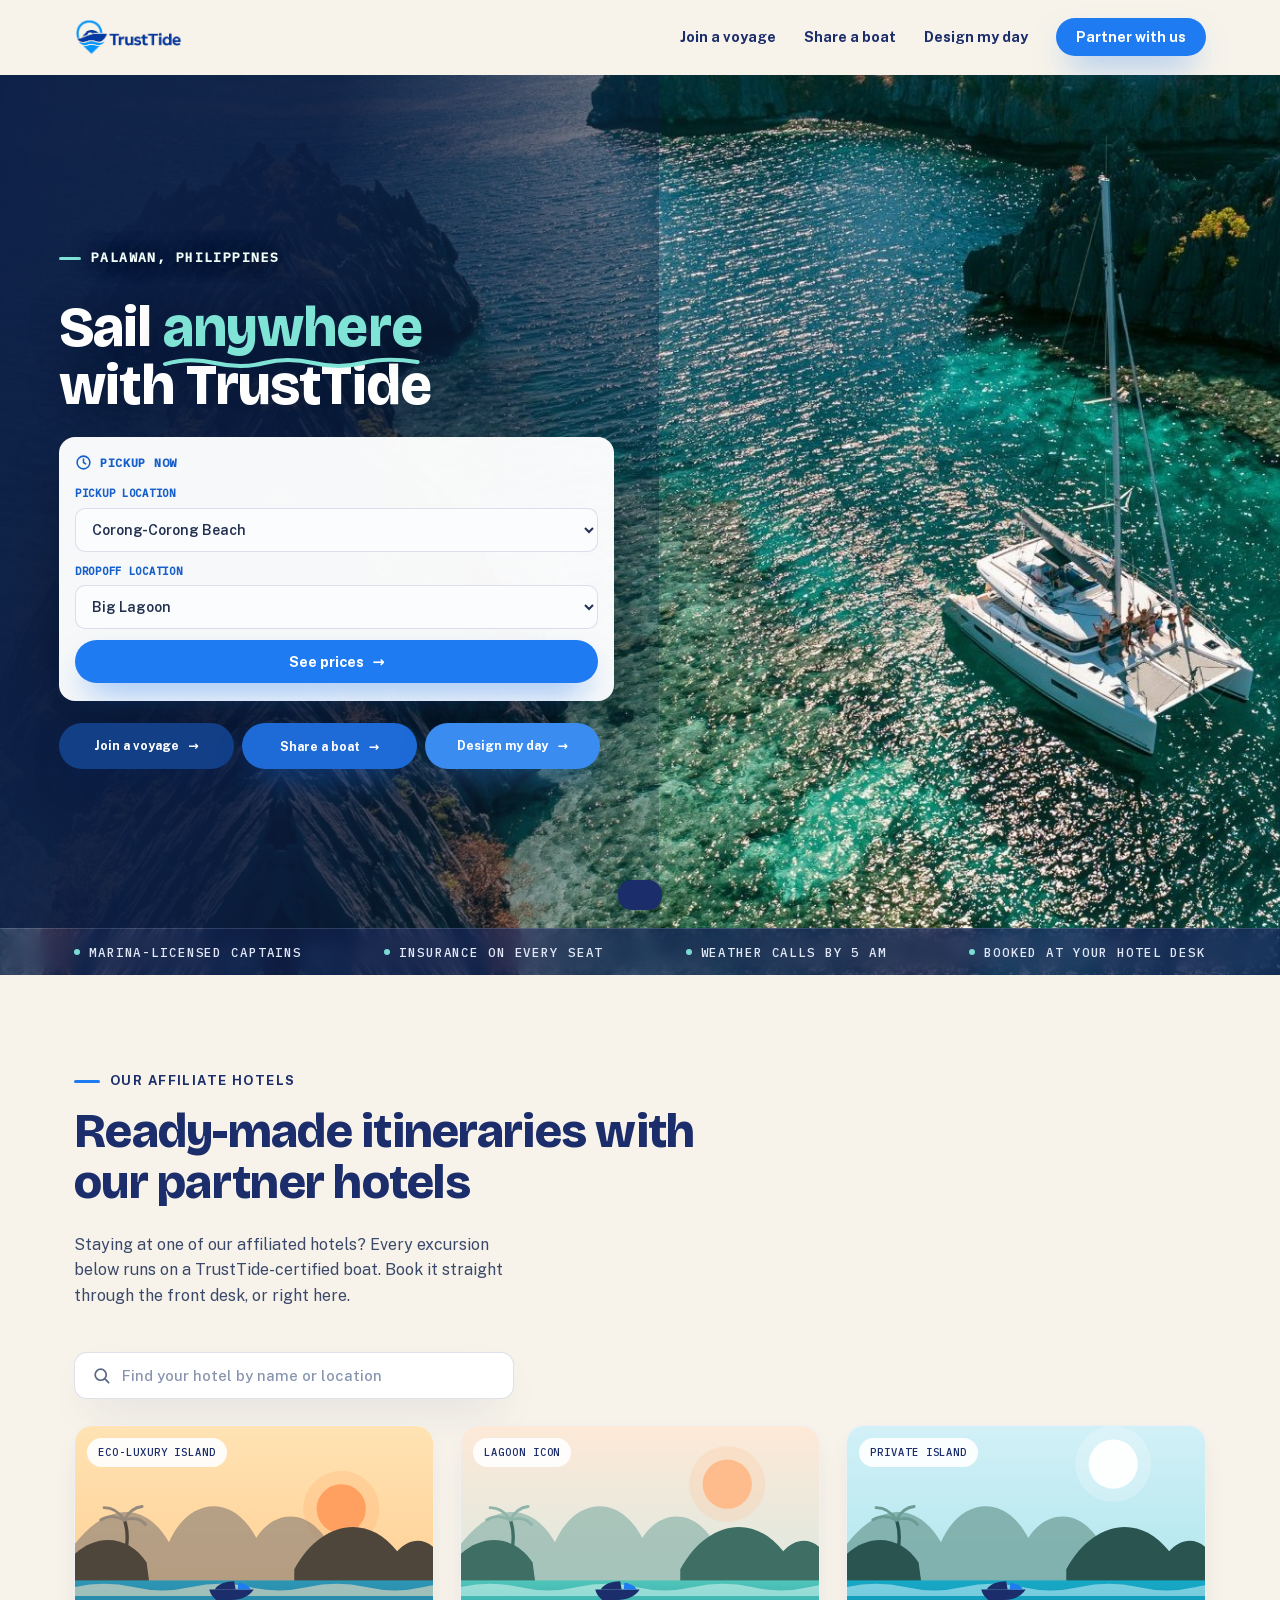
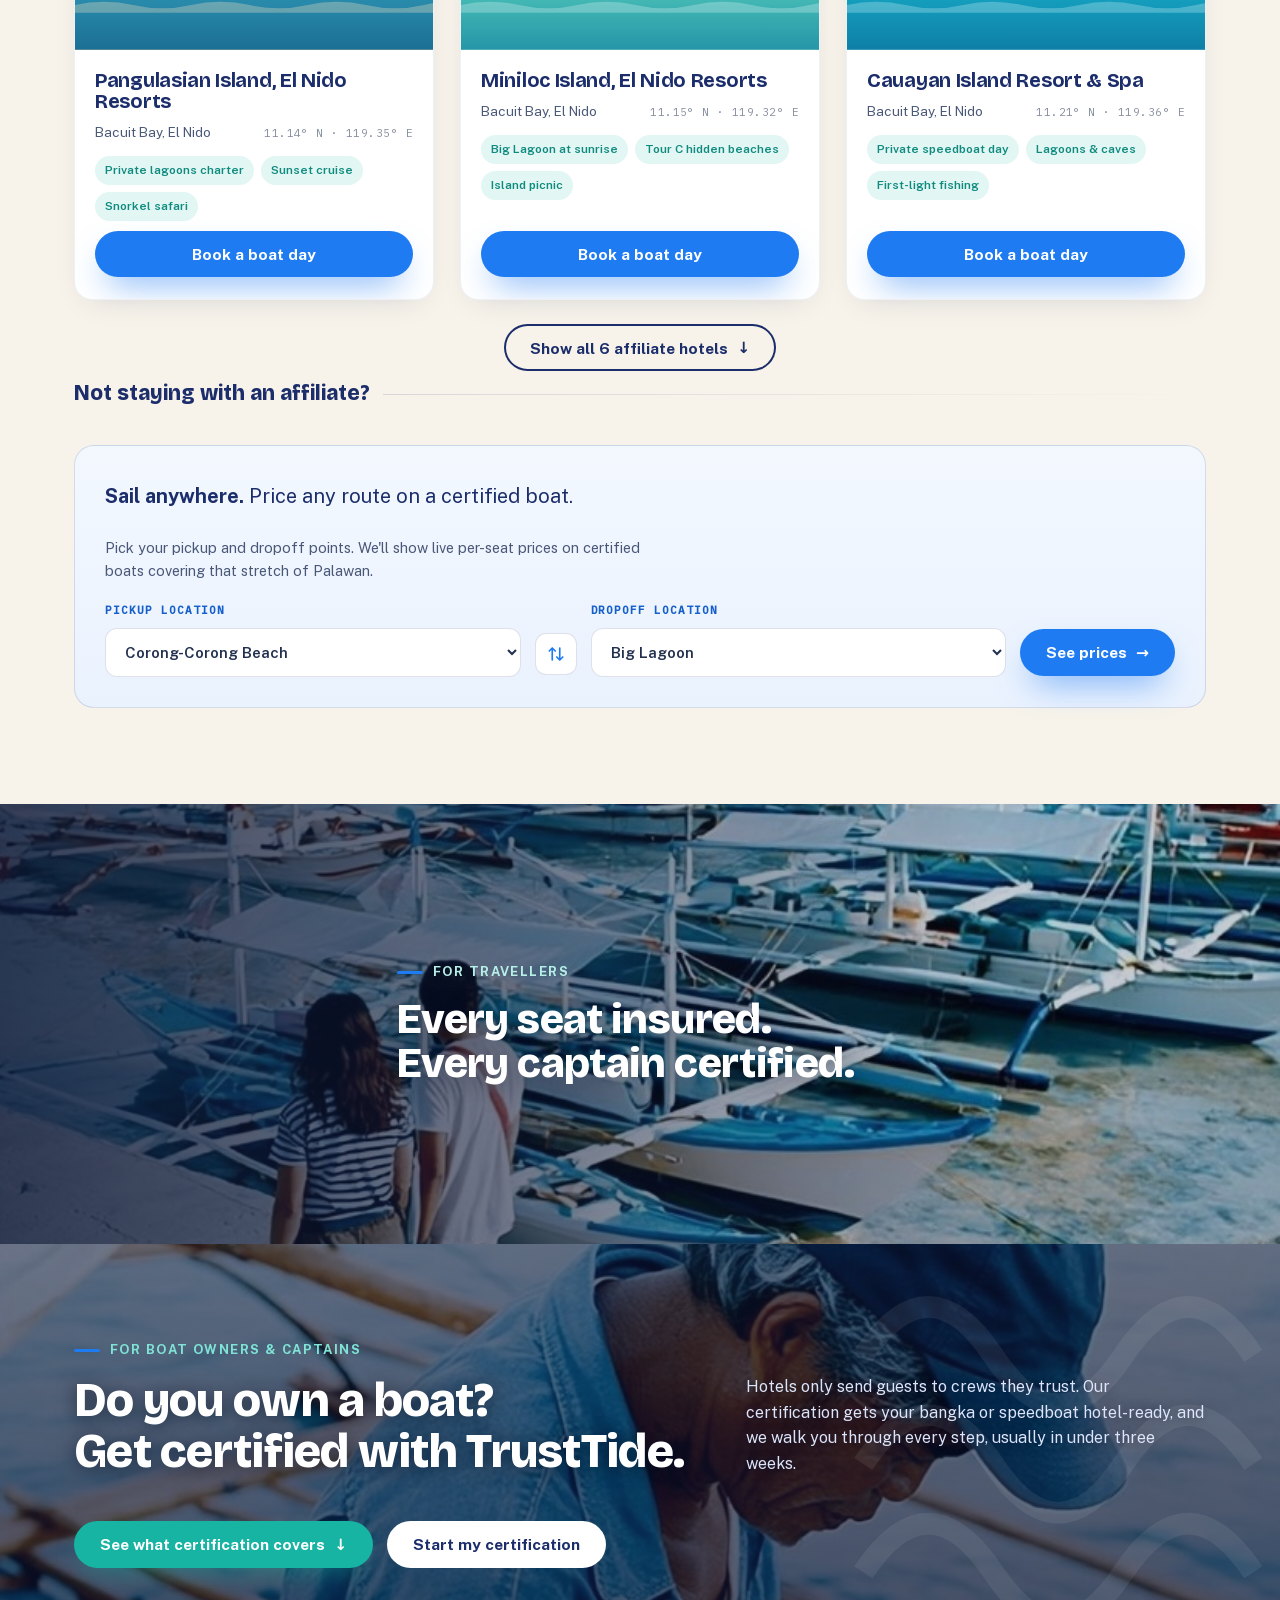
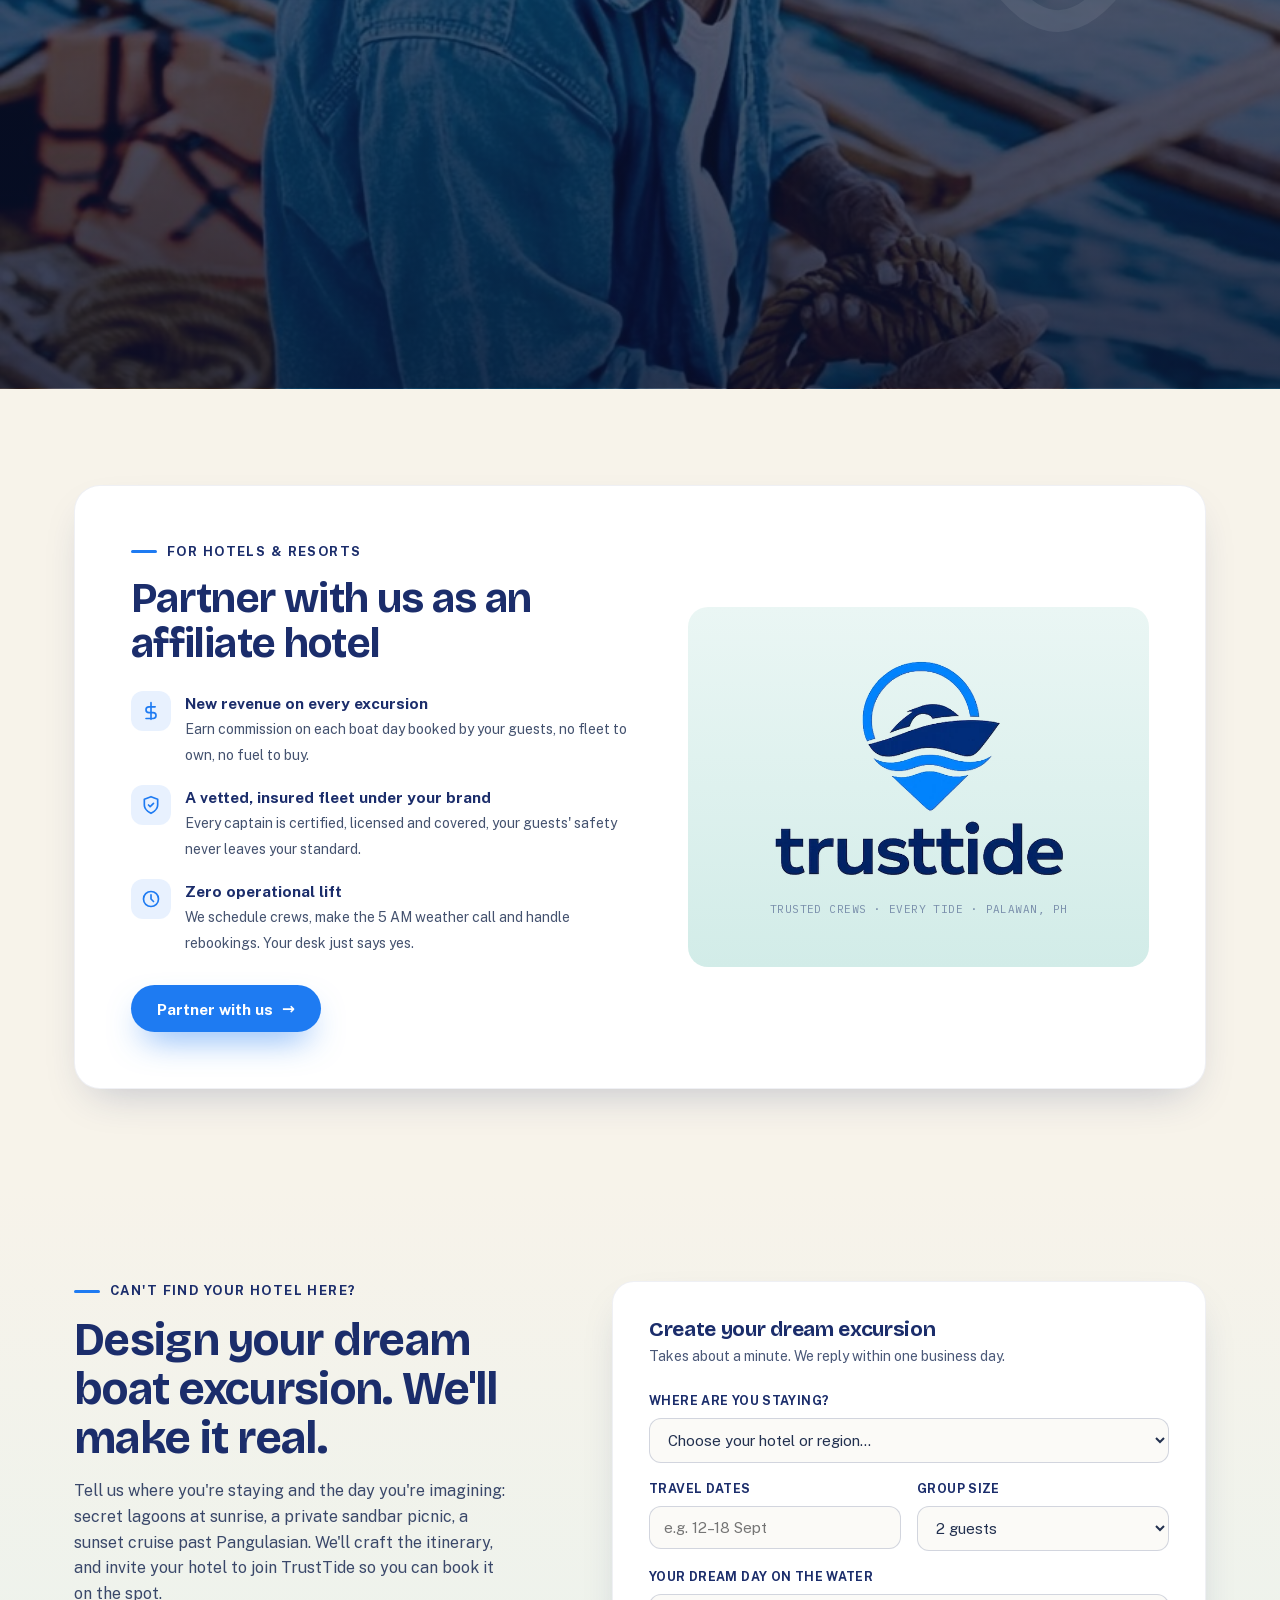
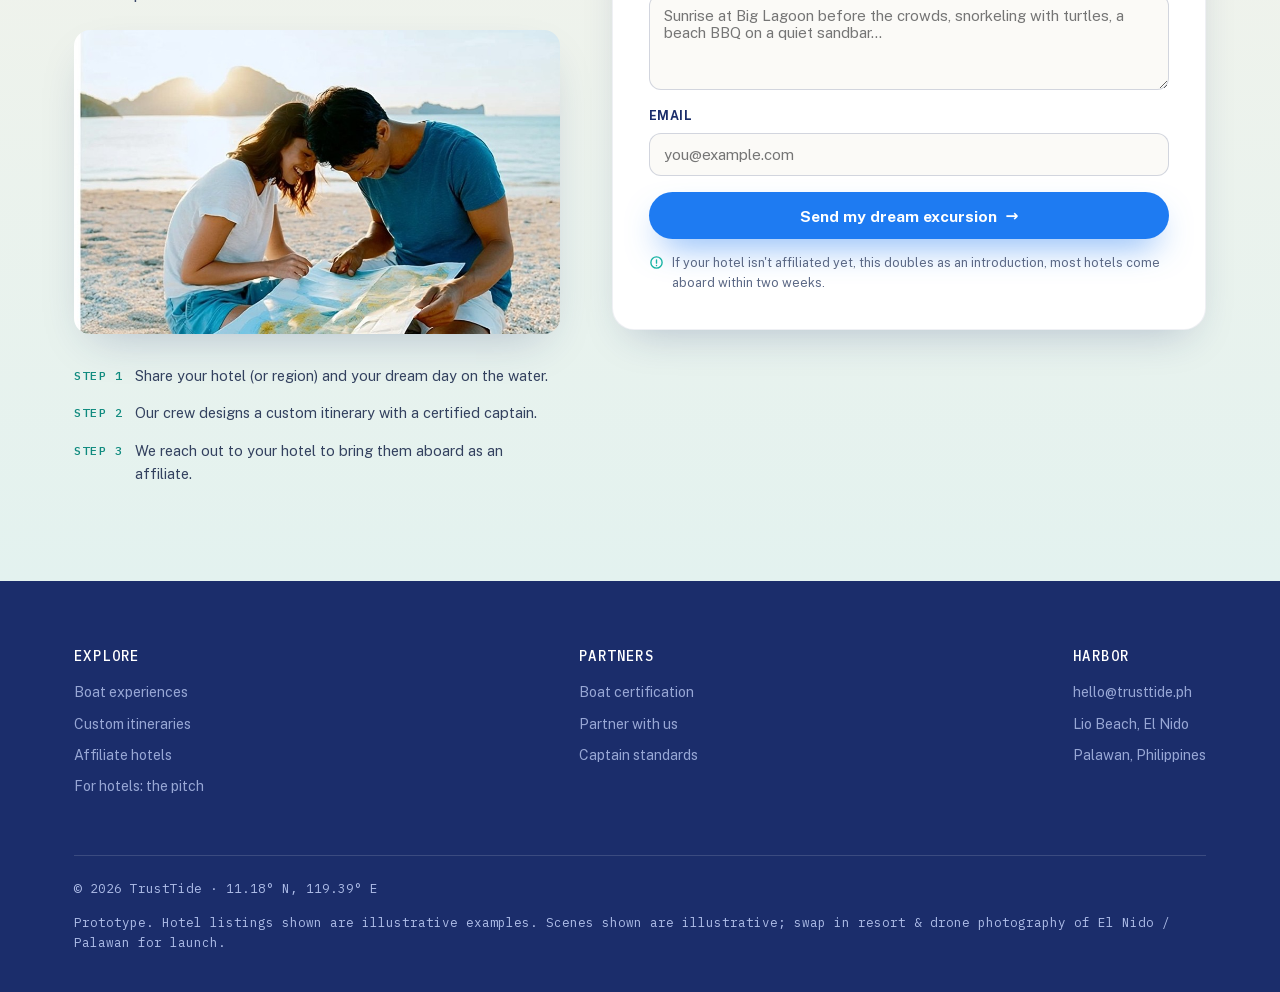
==== trusttide/index.html @ 2e842587 "Add TrustTide standalone site" ====
<!DOCTYPE html>
<html>
<head>
  <meta charset="utf-8">
  <title>TrustTide, Certified boat experiences in Palawan</title>
  <style>
    * { margin: 0; padding: 0; box-sizing: border-box; }
    body { background: #0a1a3a; display: flex; align-items: center; justify-content: center; min-height: 100vh; font-family: -apple-system, BlinkMacSystemFont, sans-serif; }
    #__bundler_loading { position: fixed; bottom: 20px; right: 20px; font: 13px/1.4 -apple-system, BlinkMacSystemFont, sans-serif; color: #666; background: #fff; padding: 8px 14px; border-radius: 8px; box-shadow: 0 1px 4px rgba(0,0,0,0.12); z-index: 10000; }
    #__bundler_thumbnail { position: fixed; inset: 0; width: 100%; height: 100%; display: flex; align-items: center; justify-content: center; background: #0a1a3a; z-index: 9999; }
    #__bundler_thumbnail svg { width: 100%; height: 100%; object-fit: contain; }
    #__bundler_placeholder { color: #999; font-size: 14px; }
  </style>
  <noscript>
    <style>#__bundler_loading { display: none; }</style>
    <div style="position:fixed;bottom:12px;left:12px;font:13px/1.4 -apple-system,BlinkMacSystemFont,sans-serif;color:#999;background:rgba(255,255,255,0.9);padding:6px 12px;border-radius:6px;box-shadow:0 1px 4px rgba(0,0,0,0.08);z-index:10000;">
      This page requires JavaScript to display.
    </div>
  </noscript>
</head>
<body>
  <div id="__bundler_thumbnail">
  <svg viewBox="0 0 1200 800" xmlns="http://www.w3.org/2000/svg">
    <rect width="1200" height="800" fill="#0a1a3a"></rect>
    <path d="M0 560 Q 150 540 300 560 T 600 560 T 900 560 T 1200 555 L 1200 800 L 0 800 Z" fill="#123F86"></path>
    <path d="M0 620 Q 150 600 300 620 T 600 620 T 900 620 T 1200 615 L 1200 800 L 0 800 Z" fill="#1E6AD6" opacity="0.7"></path>
    <g stroke="#7FE3D6" stroke-width="10" fill="none" stroke-linecap="round" stroke-linejoin="round">
      <path d="M470 470 L730 470 L680 540 L520 540 Z"></path>
      <path d="M600 470 L600 350 M600 350 L690 440 L600 440"></path>
    </g>
    <path d="M320 690 q60 -34 120 0 t120 0 t120 0 t120 0" stroke="#7FE3D6" stroke-width="9" fill="none" stroke-linecap="round"></path>
  </svg>
</div>
  <div id="__bundler_loading">Unpacking...</div>

  <script>
    
document.addEventListener('DOMContentLoaded', async function() {
  const loading = document.getElementById('__bundler_loading');
  function setStatus(msg) { if (loading) loading.textContent = msg; }

  const FONT_MIME = /^(font[/]|application[/](x-)?font-|application[/]vnd\.ms-fontobject)/i;
  const MIME_TOKEN = /^[\w.+-]+[/][\w.+-]+$/;
  function toBase64(bytes) {
    let bin = '';
    for (let i = 0; i < bytes.length; i += 0x8000) {
      bin += String.fromCharCode.apply(null, bytes.subarray(i, i + 0x8000));
    }
    return btoa(bin);
  }

  // Error sink persists across replaceWith since it's on window, not the DOM.
  window.addEventListener('error', function(e) {
    // Failed resource loads (CSP-blocked links, scripts, images) fire plain
    // events at the element — warn only; real JS errors carry message/error.
    if (!e.message && !e.error && e.target && e.target !== window) {
      console.warn('[bundle] resource failed to load:',
        e.target.tagName, String(e.target.src || e.target.href || ''));
      return;
    }
    var p = document.body || document.documentElement;
    var d = document.getElementById('__bundler_err') || p.appendChild(document.createElement('div'));
    d.id = '__bundler_err';
    d.style.cssText = 'position:fixed;bottom:12px;left:12px;right:12px;font:12px/1.4 ui-monospace,monospace;background:#2a1215;color:#ff8a80;padding:10px 14px;border-radius:8px;border:1px solid #5c2b2e;z-index:99999;white-space:pre-wrap;max-height:40vh;overflow:auto';
    d.textContent = (d.textContent ? d.textContent + String.fromCharCode(10) : '') +
      '[bundle] ' + (e.message || e.type) +
      (e.filename ? ' (' + e.filename.slice(0, 60) + ':' + e.lineno + ')' : '');
  }, true);

  try {
    const manifestEl = document.querySelector('script[type="__bundler/manifest"]');
    const templateEl = document.querySelector('script[type="__bundler/template"]');
    if (!manifestEl || !templateEl) {
      setStatus('Error: missing bundle data');
      console.error('[bundler] Missing script tags — manifestEl:', !!manifestEl, 'templateEl:', !!templateEl);
      return;
    }

    const manifest = JSON.parse(manifestEl.textContent);
    let template = JSON.parse(templateEl.textContent);

    const uuids = Object.keys(manifest);
    setStatus('Unpacking ' + uuids.length + ' assets...');

    const blobUrls = {};
    const resourceBlobs = {};
    await Promise.all(uuids.map(async (uuid) => {
      const entry = manifest[uuid];
      try {
        const binaryStr = atob(entry.data);
        const bytes = new Uint8Array(binaryStr.length);
        for (let i = 0; i < binaryStr.length; i++) bytes[i] = binaryStr.charCodeAt(i);

        let finalBytes = bytes;
        if (entry.compressed) {
          if (typeof DecompressionStream !== 'undefined') {
            const ds = new DecompressionStream('gzip');
            const writer = ds.writable.getWriter();
            const reader = ds.readable.getReader();
            writer.write(bytes);
            writer.close();
            const chunks = [];
            let totalLen = 0;
            while (true) {
              const { done, value } = await reader.read();
              if (done) break;
              chunks.push(value);
              totalLen += value.length;
            }
            finalBytes = new Uint8Array(totalLen);
            let offset = 0;
            for (const chunk of chunks) { finalBytes.set(chunk, offset); offset += chunk.length; }
          } else {
            console.warn('DecompressionStream not available, asset ' + uuid + ' may not render');
          }
        }

        if (FONT_MIME.test(entry.mime) && MIME_TOKEN.test(entry.mime)) {
          // Strict artifact hosts allow font-src data: but not blob:.
          blobUrls[uuid] = 'data:' + entry.mime + ';base64,' +
            (entry.compressed ? toBase64(finalBytes) : entry.data);
        } else {
          const blob = new Blob([finalBytes], { type: entry.mime });
          blobUrls[uuid] = URL.createObjectURL(blob);
          resourceBlobs[blobUrls[uuid]] = blob;
        }
      } catch (err) {
        console.error('Failed to decode asset ' + uuid + ':', err);
        const blob = new Blob([], { type: entry.mime });
        blobUrls[uuid] = URL.createObjectURL(blob);
        resourceBlobs[blobUrls[uuid]] = blob;
      }
    }));

    const extResEl = document.querySelector('script[type="__bundler/ext_resources"]');
    const extResources = extResEl ? JSON.parse(extResEl.textContent) : [];
    const resourceMap = {};
    for (const entry of extResources) {
      if (blobUrls[entry.uuid]) resourceMap[entry.id] = blobUrls[entry.uuid];
    }

    // Artifact-host CSP (connect-src 'self') refuses fetch() of blob: URLs —
    // consumers read these Blobs directly. Survives the swap like the error sink.
    window.__resourceBlobs = resourceBlobs;

    setStatus('Rendering...');
    for (const uuid of uuids) template = template.split(uuid).join(blobUrls[uuid]);

    // Strip integrity + crossorigin — blob URLs from a file:// document inherit
    // a null origin, so crossorigin forces a CORS fetch that SRI then rejects.
    // The manifest bytes are ours; SRI protects against CDN compromise, not this.
    template = template.replace(/\s+integrity="[^"]*"/gi, '').replace(/\s+crossorigin="[^"]*"/gi, '');

    const resourceScript = '<script>window.__resources = ' +
      JSON.stringify(resourceMap).replace(/<\//g, '<\\/') +
      ';</' + 'script>';
    // Inject after <head> so the DOCTYPE stays first; prepending the script
    // would push the parser into quirks mode. DOMParser always emits a <head>
    // (synthesizing one if the source HTML omitted it) but may carry
    // attributes through, so match the full opening tag. slice() rather than
    // replace() keeps us clear of $-pattern substitution in resourceScript.
    const headOpen = template.match(/<head[^>]*>/i);
    if (headOpen) {
      const i = headOpen.index + headOpen[0].length;
      template = template.slice(0, i) + resourceScript + template.slice(i);
    }

    // Parse the template and swap the root element. Scripts inserted via
    // DOMParser/replaceWith are inert per spec — re-create each with
    // createElement so they execute, awaiting onload for src scripts to
    // preserve ordering (React before ReactDOM before Babel before text/babel).
    const doc = new DOMParser().parseFromString(template, 'text/html');
    document.documentElement.replaceWith(doc.documentElement);
    const dead = Array.from(document.scripts);
    for (const old of dead) {
      const s = document.createElement('script');
      for (const a of old.attributes) s.setAttribute(a.name, a.value);
      s.textContent = old.textContent;
      // text/babel scripts with a src: read and inline. transformScriptTags
      // does XHR against the src, but blob:null/ from a file:// origin is
      // silently dropped. Inlining makes it a plain inline babel script,
      // which transformScriptTags handles unconditionally.
      if ((s.type === 'text/babel' || s.type === 'text/jsx') && s.src) {
        const pre = resourceBlobs[s.src.split('#')[0]];
        s.textContent = pre ? await pre.text() : await (await fetch(s.src)).text();
        s.removeAttribute('src');
      }
      const p = s.src ? new Promise(function(r) { s.onload = s.onerror = r; }) : null;
      old.replaceWith(s);
      if (p) await p;
    }
    // Babel standalone auto-transforms type=text/babel on DOMContentLoaded,
    // which fired before we swapped the document. Trigger manually if present.
    if (window.Babel && typeof window.Babel.transformScriptTags === 'function') {
      window.Babel.transformScriptTags();
    }
  } catch (err) {
    setStatus('Error unpacking: ' + err.message);
    console.error('Bundle unpack error:', err);
  }
});

  </script>

  <script type="__bundler/manifest">
{"0113e692-9e3d-4087-9fba-776fb0832e94":{"mime":"image/png","compressed":false,"data":"[base64]/[base64]/[base64]/sxMfWjG79yL0zK70rDqr0rjy48qGHDseHVx6SffjhI7I/WrEcH15xHP581cGV3oeWoveh/Rgn4KMPjkfvim781bou9GpgzJ5Ru27kCDgCjoAj4Ag4Ao6AI+AIOAKOwLNEwAnqswRs2JifL0XZFxLV9t5Vk7L33np8uOiGi+SNV18pb7j+MXnzLdtw4V2D8uQ9jbCmMRD6OraFbcX6oaGeBxtF140NdN3QaOm+BtUR1+dtI6/O28dehmrP5ah13tAoOm5Go+Me1Noew6bscWyJW7BmwwZsvm9b3Hj31vi2O9ZnF9z6WHzTzVdW3nbTN1refus78N57D0bvA+NKMlx2bCffVGUne3R3joAj4Ag4Ao6AI+AIOAJ7NQLe+RciAk5Q95ZZ5dvLtt4VU1r+aMXs+L67X4533vjd+Lbr1uIXd/cPFvHRfPzMn6X5Sz6pxx5xlJ54yAQ9cWk7jl3YoscuyNMhM4u0dEaRFk5LmD1eMX28YOLYHBNGKSaMLjC6O8foETkmjUmYN7KBeWMT5lO/[base64]/yhybECBzfTfj5oWTGOljp7OOiaNT/lBh2Z65KHtOPLQRWn64g8hG30ja6zHRXcP4B0334nXXvkI3nbzh0GyDQ+OgCPgCDgCjoAj4Ag4Ao6AI+AI/AoC+wpB/ZUhD9Ns79p2fOD+c/GmK6+Ut17dh61bN0jLiJ9j3n6vwuFHTcZxRwKL5xeYPyfp2NEJeczRlyK2kCwOknjmyJgDKaRAWLa7oIIoAlAXt2tZQORNSstIS9BeyhTMZZRX+LayympZqCCLggp9RIAehHWFVgHgPdFvLkCNaZ2xQbJao3wL4xD9dFQUM/nydN6MgAMXtGD/Axfi6MOnYvasP0OjZTUuvCOXN17zIN5905+j94E58OAIOAKOgCPgCDgCjoAj4Ag4Avs0AkY09mkA9ujgjZR+6J6XyNuufRhbt2xF++hLcODBh+nSI9qxaGGh08c1UG2po4/UcD0J3zbSyH72uE4CCJLGLARUKDdSGco00AIkkcrUouUDy2AIlAECbI9xe1nLstFPMJjeairJZmAZpbYpzQCWAiNKrdCDmHeAsgSwDObAvuQw4gpsBvjGNqGfNTK+s0VMGDWiwLypOY5ZXOjRB0/H1DkfwFC8F2+7bSveef0/4QO378dafjkCjoAj4Ag4Ao6AI+AIOAKOwD6GQNjHxrvnh/uBe0bHP7znrOzCW+9Co289xk76lh5y2CQcsF+OsaOAlpZIyqd8KxmwFRXkLFVI+loZMxI/[base64]/KCMozNIMwaZJIId0M1OygkKYBaxawkHiLjEKJaSyitDYby1k0rdLC8maN7cGobWK/irI35staKljfajdr2T2VetNFEm1lyWyGSHa17F1Bf4ljiByvoI82Deo62qSYNi2lJUu7irmLz4d0P4h38M3qO67/FnrvXsw6fjkCOxUBd+YIOAKOgCPgCDgCjoAjMHwQCMOnKy+8nrT+ydpp2Zuuv0nu6+/XMXP/RuYfNEv3XxgwfkzgG9IM29DKt4kkfxIQM0FiKqSEQiwSo5D0NRhz5pUxpy4xFpSZ3OijvZ3MkfgWVUnvlDmLgkZpB6aJcrBksTnfkb7MH5NSbu0IC3F7baV/MAaWhanVNJmwbP1Sks0ckX61lCTaFKWnRBk4JjAN7FNgXtmHpizRRpFRJ5RVqAeGAKaBMmCQfuy/d+1HB/PtaO2oYvK0DPsf0IGlh7wULdNvx9vv6MOFt3weJP2s6Zcj4AgMbwS8d46AI+AIOAKOgCPgCDwrBJqE5VlVcePfiMDntVL94xWvwht/sWlo89Aj+eLFS/WgJaJju1OqtgQSUyUpMyInpHgKGCkriRsYEqOwZFQO21MlHSyYt7LpjF6aPtG2SV2bXgLJYkFZKD2adWAtYe2A/x3Mm/XA9GAtpV3TIrBPgfWbFibXUg/[base64]/oY5sB2ZNi5iz6HAMxjV4y7X34o/unWkOPToCjoAj4Ag4AjsFAXfiCDgCjoAjsEcQCHuk1RdSo/b/lb7y0p/LZmzEomUv1YMOr2LR+BwS7UdWExIyUQ44kHQFEi5FzhJIuSzRUqpGvJhTSsXErGX2Rs5AGVgWpmYtAC0tJoD1tJQrLaxGokS26wP1iREsaykHg0mUKShNrGup+QnMa9k/qweWIi0UlhNSR0uNvqL0ZPLIXCrtmjKa8pLtMVJj+YJpZP1QyoU+C8ZmP5Uyi1Yf5QiUOmUN629ExhakjGDPAnWJb6ADtlFWsG5Pax1LZgOHHTYPjZ4H8XvXPYD3rngRNb+8LrafGf5l0XOOgCPgCDgCjoAjsOcR8B44Ao6AI/B0CISnU7j8NyPQ2fv4OLz+5z/[base64]/LRfe+DjecdPrYOF8MSprOY+OgCPgCDgCjoAj4AjsCwj4GB2BvRoBozd79QB2d+fb/[base64]/1DqwbBjNMLxmUZYQ6nNqEOZBn4hYFrBNuZCljB5Ul33XzoaY2d8CW+9bmN8zx1nYkfwt6k7kPDUEXAEHAFHwBEwBMRuHh0BR+DZIOC2uxoBoxe7uo0Xhv+/urcLb/[base64]/U37vF/fiQ/ceDH+bCg+OgCPgCDgCjsCvIKC/kvesI+AIOAJ7HgH2IDD69VsQiO+6/E3hwSe2th9+wjE4aL6QaubYrEpiCLSwFEiThBQqkR6BwSgXKAuwYJt/xhJooUwTqR0YI5VKmdBD3J4q5aYD7YwMWh0rSylv5oQ601vJ/IF1zZfJEsA+mFTKnNBW6N/qC0Bip7znjMJaOb1auWBeaallXQWYT8zjqRBpKZTktDSh0EIpobDjgAAAEABJREFUA6PlI3WgrIBJwJxJwRAYlWWLQmsj6Yk9AmsodUKPTdvsKa1Sb7odfUgAey6sAXoCQ6AtE94j60faCzLmlHYZ8hQwpC2ocY6mTk56+JFTmb8Bv/[base64]/I8FaWtKsvAqWGowFS8rYYMzLKHyDCvYvRyOwn0JPIWIrWx0KrZi/[base64]/4FKs37IFb7vxw5T65Qg4Ao6AI+AIOAKOgCPgCDgCwwSB5lF/mHRmOHQj+8g9p+Adt27F7AVnYvb0ggQqoc53gYmkMyMhkrKXgTmUdEiYM5lQrwBpk5VMr8wbXTKp4Zxor4zCaGUaP0WmmvWsRtOf1QftUJIr0LfQGxATGIQxUmv2zNIm59vQHB1UdFIwgvZtlLZEIPJNb5YCCjK0wf4QN/dnWLW5Eu98IuL+xxJuf1xx+6Mid61Ncvdjkt39YIGHHtGwYg3wwOOFrFoneGKdhK2DkKFGiFmqoJskti0AHWyjJ+ToREIb22wPBdMG0SrYixw5+0gz5u1KLFlqY7WorB3BLjJV6oRpYGpjj/RoNlZGGQLvNl6hBbPbL2FqfkCpohmEfiJjhT4sLeU0tNpKuh7Q06Y4eD/IuCl/ht+74WH0PjQBHv43Al5yBBwBR8ARcAQcAUfAEXAE9gACYQ+0OTybtL/w+vofXZXX2n6EBft36siRBYaSoAiRJCqRAIWy40Z3jFRZtHyghuyH9DGSFIEpmCqlGdOcJElZLzHaJbwl2ih1gTZGmkyGMm850yTWAglfwWgkL23vQWRZqRM0+PazQAcpoMU21h4sMqzrB25dBVx1d5CfXpOHS6/sx48vfyL84oZbw633fgWPPfGHsmHtB+Pgxt8t2msnoVOWYjRmYUzLJB1bTNPxaVreM2IG2kbMTt2BKeZUtTEvq207RtY9dp6uW/vO9JPv/Cz88Ef3xR/+cEu87LJN4afXIFx/d4FVazL09UfUSE+NHI9ExMiS2oN9TRCWEwBlBEJZtpLJ8FRJqU8sKWOkVROJhB1BOHqUUWihFFsqrAWWBdieS2UakRMx0F74bjmYBd8f19BX2onOGD+IAw6ajk2Da8Jb73oHpX45ArsFAW/EEXAEHAFHwBFwBBwBR+DXIxB+vXjfklYvunWR/Of3B3HgEUdi7vQcGd8KDqUICWKkhgQnlGkgZVJSnpz4JEYjSCg1dt9RKmhvpMgsM9KyCNAG20Oi1ghVKimU0KMApV55F3q3t4/N9hSgLKGVRKsbDfTQeiyStCGTzSSDt6yu4Oe3J1x6/XrcestleHzV+9DTeiRmTBylXz2imr5xTDe+efyE9OXDD0yfO+D1+PicT+Qfn/8Xxcdn/wv+bPpP8ccT78IHJj6MD419DO+bthbvm7IGvWPXonf0GvzR1Efxp5NW1f586or8o7OvLD4+99/xsVmf0X8798T0r6ctLr55+pjiyyeMSacc0Z4mj5oCyQ/EI0+8H1fetAI/u7EPV90heGBjFUOFsv+KblLXHo6ujWOxv7ibwxBQ4tMcf6IulDIrg+O20QeAOTA0rZWlnJGC8goliokSq2UR9GMINvNVIma5VHpGaReRsdYQ7YbYemdIWLoAacLkT+OCa1fik6vb4MERcAT2ZgS8746AI+AIOAKOgCOwFyNgBGAv7v7z73p46/X/lCPcqSedXsH4rhzbSGUK0pqM0CQSGSGpAaNSjrIcWDIJyqC8C3VFKQViaWNpohdlSamxVFhuRi1z5m2HrtmSAiRPqfnjuiRQY1hzPD0k2q/eWsHVqwSX/Ej1Oz9erfet+BjGyFycekAXvnrYBHzpkBPwiYUfxx+PvwbvH7UFIkpvv/5Svk/89ZpnL7X/uuWDE9ehd+at+LvZf4WvHjwP/3xID0ZPHYn+/[base64]/hA9MfQDnS51+nt31m8jrs/MEPB3Z7R25GX857Yb06XlvxBcOmoTuWSMhcmy8/sZ/w09v3ox7nlA0GhV0c6xdJIitMDwShP8SEbVcQV1gGWVUIoX/JTG5oWwzpUDpoWlvtRPtA6W6XW4WoMx8GOqWRupBgpqhzjYKJFl8ADTr/Em46M7Plzq/OQKOgCPgCDgCuwsBb8cRcAQcAUeAx/19EYTeu0bhRz94PJxwwnxMndDAQAoY1Mg3eiAiRhVBuiLMW1lJW43oWD6ROgUkNINRHtNYlLKGkgAZKTWSqpSAMVBmRMjkRrm0rK/0XgCw39fsImm1WCdR+8k9Of7r6lW4954/xrgRPfjyoZ348sFn4GOTb8YF0mCN4XU9U7LbK0P401FXFv9y5GvwlWXjMao2Bnc9dAYuu/N+3LZa8XitwjergnYOr43YVJiCaOdEy7ACkVSWsT00MQelQvRQpgILhm+gB5tHJfZmGZla3mJzPswXCSntwPrCVCylOBb7TWukSVPehHfdvhK9d3bCgyPgCDgCjoAj4Ajs9Qj4ABwBR2DvQMAO73tHT3dWL8/7wXuwpWNDPPL0MSl0B2wjLW2EBDIc0sOCFCiREoH5QJERGouJeSHJERIZZQRJqxEblHkBqEdZT+yuQKQmUhqYzyjLAEqAFgxJG1LWg3o2SmstW7bV22+7txGuuuauuPKBV+EzC1txyVEz+dbxI+WP6rLaC/[base64]/HII38x0L1fd/rHIxcXfzX3YuyjofHXh96aPn/[base64]/3fTePGTtMvHTIufXr/XvTKEDw0EfjglA3FJxZ8FZ9dMr2ahwNw6TUPyVX3CzbXIjr4GrXKGbL33MI0J742W5F5S0HULVWmwjkC9UL8jYoKbYTU1HTgTAltEvXK1PKBelCPMo0A5Q3a1ZHS7AnAmGl/E95x5xfw+Rsr8OAIOAKOgCPgCDgCjoAj4Ag4ArsEAaNZu8Tx0znd7XL7Y0iv//nNmLl4Ocb1KClIQk7yISWBsfErKYmSxsSyb0JSkmAhlDkjL6C9RUUzWC3LBcqV0WyU1mAUFFJQqYytpMJViGxrZGnFAygeWvmpwQOXjdbPLz0HfzR6NS38+g0I1D8y4Q58/[base64]/z4PtzxRAuqHOooEtMKEuepORc2jztyiXqgQp1wjqxkWuFs21xa2eoJzD7RgplSZzWaM2mSSJmVBPYDw2O6i+yk4ychH1qPd9/SYwYeHQFHwBFwBBwBR8ARcAQcAUdg5yEQdp6rYebJfhTziU2PxEMO60GUGgZIQoyOCCmHlHkjLIn0BiwpY6DG6AoQWUqwYOTEUqEMlCptpIxgENKfxNSivatrZXk047bBrLjt/pgeXPXpdOicbnx2//egV8wKHp4HAu8ftQX/dup+qG+cgV/cchPu3QC+SU3oJn0MqD/1Tlw4W8K3rOBcBMYIw144f2CQMtrKl+2SSIkyguXEaPLEeiiD0Fuih4A6Yj5Q1HDiURU0wkr8wX1j4MERcAQcAUfAEXAEHAFHwBFwBHYaAnZM32nOho2jT65uw+1Dj8qCw8YV7S2kKWq/N5jYP0VzxEZHlFQkMFrapCQFSYmUVnaXkpRYrklwlJTHckZnaMQrlbUT39MBIyH2L9x0fzU8svqb2j0v4jP7XYTzpaClXzsTgU8sfARfPOhQhMEluPqmTXi0r4I20sjIGbLZTExtbnLOJ2efpeY8Wx+Ut+YMJmqtZDFxXSjtwDkEQ9cfw/MAABAASURBVINpYtq8EkuR1jaTKhF5Ehy5f0fo2/Iw3nHz2KaR3583Au7AEXAEHAFHwBFwBBwBR2CfRyC84BAwcnrfmlVh8WEjtbNSYIDv1XIR3gNJiJQkRMucknYkRiOiQvoRyrw+hUiiFShDSVS1LBXMg0EZQUoEtFJuP25692bBj25ZnVq6jk2fnP9K+BtT7PLQO/V2fOHgcVi38XzccL9iWy1wPhLnJXJWhBGc1+bcgkHL2bN7YCmyJJzfwDRwXQTmE+XKOpGpyRN9KOWBZdBvzjx90qyekh51SJAsW4kP3TG11PvNERjGCHjXHAFHwBFwBBwBR8AR2BsQaB6894aePpM+vm/lCKwc6MdBh49JWZZhiLTU6iUISYiggdyKzJNkkG4klkwiTC2aVEstSExCWcvKQvoCloJRl5RQywWVPMc41IKmHLc/MIR803n45kHT8JFJv4CH3YvAX0+/BKPnteDhO/4pPrC2Oat8cc4Zszw4l+BsC4LaDArzoMzSorQR3iNQrpaCqZVBi0C50VObf0st1kPAUNaCoVjRQVR12f5tGGpblV300HGs6Zcj4Ajsmwj4qB0BR8ARcAQcAUdgJyEQdpKfPe/mvIsjii3rcPg8IbVQklElnUQZBc0UpCBKrZSEk0JqzUpJSlOZBylJpEVOizrzKKXCnJS5gBgUY7MaOjPJ7tjQkq6782ZM6BmHj8/6d3jYcwjYG+tPHXJBMT6bLvfcd4882V+gk3PWkprzKJzjICA5tdlWahI7q4zC2bWycs4DyxYTrU1f0I4iWoglrA2uDqW2oCznKusHZMlszVP+s+of3b8AHhwBR8ARcAR2MgLuzhFwBBwBR2BfQsAO43v/eFUFM/bbgAVLIykDUOOQCpIIkEQYBUnb00i6ITDSGSkpmBPSDTAGlvFULEhkA6PSHqUfMAjfwCWMoayWWnDZnfW8b/Pr8cUlh+F9Y7fBw/BA4N3jn9BP73eArn/[base64]/PWcr7CeX8MRgU/M+gxG6OzszpUbsbnegnbOahTracGcMmMUU0lGmeUsN2fd8jbnisB/tjJ2yBNVlhfaCtcOGE0W6M2+EKm0FJg7B41NG25E712j4MERcAQcAUfAEXAE9nkEHABHwBF49giEZ19lmNV4w1X3yaLDJqISEykkSCuMfIC0AaQS9gYMDFISES2l9ua0qaeCNmBU6pUpmCZSD9DS6EikT8UI1Ok34ZYHQvHYQx/G55csxgd6NsHD8ETA3qhbfP+kVfn01hl46IH/wgPrA6Lk5TtRcKaFMXBWm/nEXEDkXcoZV34pYWsiAKUMtFZGAbhCLFpOYLJAuXKFAB3VQg8/MguPbliLP7ytg7Z+OQKOgCPgCDgCjoAj4AjsGgTc6wsUgbBXj+stV10cliyaqV2Zop/0wuiobh+RpVoSCMslavUpqiGkFGamJdkA5YaD0Q2lJlKlrNmUj6bNQN6Cq2+uY3zXbHzm4D+n3q/[base64]/[base64]/Qh8sHsDPrtoMlY//mU81he5XoREFZz7rFwXv1wFkeXAARsFVdpF2gjXkJULElaUQcqcMB+22zMfBPU8L7qyRnb4sXPxqu9/h3q/HAFHwBFwBBwBR8ARcAQcAUfgGSBgh/[base64]/PPKip2w888JC4M8m/QjV9jnp1nsGqnUN6JEi5IWtFpTrCSi4WlKZjwDXmkXhyrKo1Bal1ErgFyV5aWkrTyhX2ivqtF44thiotP9j6x/dNpPy53B5FUfAEXAEHAFHwBFwBBwBR2DfQcDo2t4z2ofkpzj26CpaSB0GSQqUpMDIA0gwpSSdQglIDoTaglZgWWGhSR2MOBTUR8aC9AGMRjboQRL9xuq112jeNXoZ/nrJf1g1jy9gBHpHr8GI8VNqV922qTKYJI2KDa4HWylaprZ6hONXrpbAFFxRzbIwF2ljq0+41sAVmCjD9mh6cEUG1PjFx+KpWl/buAefv7ECD8MLAe+NI+AIOAKOgCPgCDgCjsCwQiAMq978hs7Et17zWpk3+1h0dCr6SAOkpJ5CkmAxMc0oBd9sgRowbwSiILUQ6oyIWhRYUGoDaUViIWe+i1YxRdx2XzE0feF++OOp/sdtCM0L/urVgN7RW7Fw7NTiF9c+iqGUocLVYqvEVpOSYtoaAVdUM81LTGztmMxWltK+oJ2VldqC0WwD15QwDpa/H91IBy9rwc+23E6tX47APoOAD9QRcAQcAUfAEXAEHIFni8BeQVC7PrZmdBErX9EZUxSDJATKg7/1XEkcjBQkpkJ5KuVKyqksGSGNpKFNTApKA7NCG6Ouynzi260upubnpjtrmDh6Gt7bs5ISv/YFBHr51tzG+ftTB9M/HzkdP7tyFfIEtFOYyhUUuLJspWiZCoy2JtJR0yauJC2thNqi/GpEuN5MLpTbKovUAAOkvSNoPW///fDGH/09PDgCjoAj8PwRcA+OgCPgCDgCjsALEoGwN4xq4N57bsPSRSAxsO4aWbD3U4mU06KQFCiP/1qSAVCqZbSyyU1SUKckDUZaM9oKCiOnEmD/XebVNw1has9EvG/sWnjYNxGw/[base64]/R3tUnri0waLkeA2lsZD1bnSm3L1mWLh2Ft918MS38cgQcAUfAEXAEHAFHYKci4M4cgb0dgTBsB9CrAY9uWIkZsxJqPPzzhI8hHvXzssd29DcCWhZIA1BSAiMRlhOKm4RUWc0iBbwSGjICeXsr8sptdxfYb8xEvGfEddT45Qj8bwRG9ozFrfc/mWUUdyauKi48++FwI5+2vixWueqUEbY+mTapqJSU1e4RrEc5E65c5ToV3ZgU47oLjJ54XuUdtx5qKo+OgCPgCDgCjoAj4Ag4AnsFAt7J3YDAsCWo4YmbPxLnzO9EK4/[base64]/4i0dGaqXzfcX4ETk2AzzeBx767cDPQnkF0gHLCEkAGK2cTEAaYElmtzKvrF0wVyjAt6fFbXdL1j7i6Nqfz/W/1luC5LenReD3pw6iq2f/+hX31mMHkjLSNuNqUsaC6y6W61AA4UpkVAgU4Hv7xFzOqLRSpiZP1FQQpK4t/AqlhgPmjwqvveIfKfXLEXAEHAFHwBFwBBwBR8ARcASIQGAcdte2FStvDgvnCfpgv7En7GDBKAg86CssaJk3agrKLBVKTAoSBCMDIEkwCgHqlfR2lADrB7K8pt/K/3j6VdjFwd2/QBD48xkPcSSn6HUrIkaQggoJZ0KFqypyxVHFXOL6Eoja+mNqQuqEKzBRayS2uX5t7VKiLQHYnFowulLouMlvwQfuGQ0PjoAj4Ag4Ao6AI+AIOAKOgCPAY/QwAyG74OrT0rQF04sq+xbQioz/QplPsAO+kAxYnxNvVgYJA6gvSi1ICExqMVGqsNBBXa0BXHrlFnxq8ctN5HGvRmD3db5XM/zjgp+n9Rvfg7seF67InOsKXGeFJK49YUkAklOUucS1pozkoLxHWlBJqgquW1uNypoJKVRCgU2pEQ+Y1cDajbfBgyPgCDgCjoAj4Ag4Ao6AI+AI8Eg9nED49IoWvuG8GLMmJL47zXmk51Gex3zhMX/HoV94wBd2WhkD8+AYTG80gCJaB9YLTIVpJL1VWgX84pYc3z61x0w8OgLPGIFeyUvbLx/+N3jwvv+OwtXUyfWYEFRIPG2VKWVFueIUFmz1KW3MFjBCa3IpV6rpgJAi6yJUcmgmCxdOyN589fsxbIJ3xBFwBBwBR8ARcAQcAUfAEdgzCIQ90+zTtHrDrV/H/[base64]/DxE6gzqN7xoM+yqN84F1ZsqM/T/PMKSVWAvNgCLQ3C7MUlgvGjLFCOrDWGED99bVPLrifEr8cgeeGgP23R1Zz2tLxuOnhQtq55mx9CQmocB0qU/B9va29wHUnjPYViq1LUB9gqznx3uDq5YtTQArSVLPblhIWzkvZ6i3/Aw+OgCPwvBDwyo6AI+AIOAKOgCOwdyNgx+ZhMYJs5f3fzg8/JmEzKmjwsN8AeKyPsGM9b7yEB3slLUikAWAaGBNpAFXUBFrbj1lmqqINSKfWpahpfOTeB/HX875iRh4dgeeMQK+ksi7TGAbPiQ9sEXRrwTVYEySjobb6cpabaxNcw8I1aetXuD6VZFSpVa7vwBUsiAqWa7SrhyqqnVnRM/uElt6V8+DBEXAEHIHhiYD3yhFwBBwBR8AR2OUIhF3ewjNooNr70H7FyHFHY2SLlEd6q2NvoXIe6iMlgdFkkQf6ghk77KenDv0Fc0YDwKO+QES0hSw1alXvXhmLqRMPYA2/HIGdhkDxyYXfz59Y/T082RB0QLgsbbXSv2YQS7hubX0aMRVKAiO4OqniFyrKaO9OzWLHalbSVujc8VK794GrzcyjI+AIOAKOwL6GgI/XEXAEHAFHwBAIdtvTsXjkke/q/nMUdQGP9iiP8wXAI33kYT4xooyAUibUGBFIZRp5j2WNxLoqtRzoEZWV6xAr+mK8Z0I/PDgCOxuBsYvPxv0PDqKRJG8pEPiCVYLwpSgb0u2rNCFwZRbb166t6MSylNHWMrbbCSUNWrVBKmMm9uCdtxxJL345Ao6AI+AIOAKOwM5CwP04Ao7AXoNA2OM9/dB9k8PI8XPQXhHUSECtQ8o0lIf3xJzy+E4GQEXBUsFSUxpYspyRWJPSgKf+9gzZ2lrAmoeuLj6++L9Lod8cgZ2NQC8Z6YjK78RHNwapxGSrVY1+cgmWTQWSU/u6xTQg+bTU9LpdC6tBuX0ChSu5AcEQ0Dhs/4Q1fDtbmvnNEXAEHAFHwBFwBByB4Y+A99AR2JkI2PF4Z/p79r4effLnjTnzlOSU9FOsP0Y67UjfpKnNg3zgER48wtuxv8GjvzKvsBDsvSkzBWOASCtSemRFrv9w+DGU+OUI7DoEPjrn6uKRVVeGzbWYYmhAtUHK2VyX4IoV2L/mOg7sRmDZVnKilenBcqKdMhWmCUAFRTjokO7swutPZMkvR8ARcAQcAUfAEXAEHIF9G4F9bvRhj474/Y+MDGNHz0BHSBiqRx7RrTtGQqUkocqDvB3clSQ0Md/srUnAoIzCGMvjPXjv5ql/7fqEMPR2yPYft4QHR2A7Aqq2XrYXdlIy+aCT9L4VA6HKFZfxC5aAZhvKNatcxdaMrWy1DKNylZuF0M70qbSxHBcv9RsbMc2d0Cg2bftXlvxyBBwBR8ARcAQcAUfAEXAE9ikEwm4d7f9t7IlH/[base64]/uzTwYlDHx7ZPFiCitiLh+NSqjxp1KzT55+aD3AAK9GvJPLb5K7rn/HtTzwB7YGmXC1Wpfr6hluU4Dy/YFSiIJVebBNG1f2VZOXL9Cu0IStqCO6eMbjU1b/gkeHAFHwBFwBBwBR8ARcAQcgX0IgbCnxlrtx3swZ2aGrWShBcmp9UTRJKLWKSujPMArAg/zzTJoUTAKKpRWSGcVQCdy3VJPGHr8xsZHZt1GiV+OwM5G4Nf76yWhpCaf1X1svP+BXNq5OiPXayuFGfMZ13DgOrW1bPlEImprWakzmdBOGQtGsF4li0ihqpF2i5bsj7ffcFSp8Zsj4Ag4Ao6AI+AIOAKOgCOwDyAQ9tQYi5q+D12Z8ugupJqy/biOMgQe6u09lB3cUWrtDkotNanyKJ+XtlXNkani7hUB/3TooaXMb47A7kRAVdA7f32+ccOXdMMgkHF1DjEWXN22aoWrW9ghLVdw4r1gBKWJVk2p6cG1nhhNO4QGJo5O2LTtS9gngg/[base64]/7PBuR3VmeWWIvOc8qptMmEopAUPTusKjvPIYH3DHbUU69Lg3UOOXI7D7Edjxx5cukSKTwQ9iTX+Gbq5YW73CVSsknznfq9q6VeZBnZTkVIBSz4SXUp4YC9raqh+gbO70iE1P/CVzfjkCjsAwRcC75Qg4Ao6AI+AIOAI7D4HdT1Dft3JEPnLUaHRwEAXpZRLwSG5HeDuaA4n/wJCXaWTO+mi6hObbqJxH+iRJC3RR++QgsHnjv+ACabDklyOwRxHIP7HoE7j/[base64]/cSZLfFNV74KHhwBR8ARcAQcgZ2KAJ8xO9efe3MEHAFH4HkjYEfn5+3kGTtQlaJafW0a35KjzlrCjVGZKg/xGQ/t9u4osSyMKHVavkdV5q1sx/WQlAd3YY2EDTXB0NCluOBgf3sKD8MGgb9d9Avc+8A6rvHEL1EK9otrluv7l+tauK5tpUfSUaEmMdKM91CudVv3CuWXMPaTBDMnodiy+RNm4NERcAQcAUfAEdiJCNjzaSe6c1f/[base64]/HmMVx5+LaS9SDjLfFIDsamLPE9qbJkx3iTwkKuPLy38RXTqnWtla6OV5rMoyMwLBGQ/PPYthlcsYJcA5prXElVC658oCBxTVzhCpRlJTlllvp6qQuUBtZuUD4iU7TGD0JVzMSjI+AIOAKOgCPgCDgCjoAj8EJEYLcR1OpFN+4fpk1tI0G1g7nw6N08lts9Elo7su/oTeKh3aLJEw/xVNMePLhLkKQ8qkMffqC/8aklN5vqN0ZXOgJ7CoG/W/ph3Le2JlIIqlKgSEYuA+lm5FpWrvKM+YJRGAvYCo9c6VJSWTAXKGM9VdJUxZiJWfUP71pAmV+OgCPgCDgCjoAj4Ag4Ao7ACxIBOwDvloHpug2fkSnjFQ02Z2+GlEdya92O6cqjuKVU8eAOHsaBSikzSeBBXrbLBSFqfHxrRHf1k/[base64]/as6cOXzzSlCqU18o9pgbgQJbkvrfvDgCDgCjoAj4Ag4Ao6AI+AIvEARCLtjXK1/eO/MNHFKhdQTPJKDlNOaFd7siM6EUvuPNpRZ4btTJrx2HNgLHtYbtFC0IYSkUbduvA+94/po45cjMLwR+OisR2TTuvXl2heJpKdaRpSfgsB8hHAIWt7t8xGYMwloEUhswXJR/[base64]/diXw00YWUx3FmmBaWMM2YCo/wTX1irmAN4RE9oAWgRUqPr031tpE/gQdHYG9AoFdDfcTky7BybYNfsCjXsrLbkTFxbdtKZ5YrXW11M2sS0yjzSgvwHWogbU3UN1A0OltUFEfDgyPgCOzTCPjgHQFHwBFwBByBFyoCu56g8oBeVNom8HidY4gwivD2K5dR0B29aFCe+LaICe3D9sN88zfwrFo/0Javvx29k+x/UjUrj/sMAnvpf6/SKwm9o7fK4JoVsZVENCPhNPIZmdqalu3r3Qho4ooXrvxmzGiNkqLa3WR1ElVBnhYua6u8+5al+8zU+0AdAUfAEdi9CHhrjoAj4Ag4AnsQgbCr28623nk4Rk+q2jFcRCs8goNH8MSDtx3T7VguzJtMywN54MEdlJhWaWkaoawNkI39SBMm/zE87IMI8L3hXjxqDY0PVTcXGSlm4jD4LpSfBGG0NS6URK75wPWuTIGcEvu6BpTYZyUCzAntEySOH6HFpv63w4Mj4Ag4Ao6AI7DXIeAddgQcAUfgNyMQfrP6+WuLjes/FqaOAo/WQezsbUdtO5QHK/DQHUzDdpTRjuJ2WA+UJ1JaIWUVpkqbDKprnky1ygE/gAdHYG9DYOuJ38U999bQzrUt/MJFuf6V6zsAlOyIWuYDKsB2G9AuMIKfAWVsoFF0zMhs1QAAEABJREFUs14ez6GNX46AI+AIOAKOgCPgCPwSAc85Ai8ABOx4vGuHUdMlqT0mDPHonYXEI7aWx207nBtjbR7JrQ/CY7eUetAisAS+SUqsJyw3mG7dvAG9ksPD8ECgtzfg7G/34NSLR7Wd/o0pOO3i+Tjqq9Nw1JcmlfGYr0/EiV8djeUXT8DJ35mEF/14EpZflg2Pzu/mXlwiRbHhsbtg6zhyLcenCKhwzSeucGEM5dcxBXMo17+wl5GlgjVCGQu0oI5amji2B++9t4t6vxwBR8ARcAQcAUfAEXAEdgMC3sTuQSDs0mZ6H2pFV08nj9pqB+8kzAmP2c24g4ZayfLNKDyuF7AgvFVYI6CNuc2Foq31s8z5tbsQeN1lrTjz4snZ0Z9Zjvnv/hSmvOk6GXXabWHkyQ+GESc+Fj9x7aZw2ZfWhhu+uX7ouv9YjRsuvherrrofD1+1Gg9fvloeuHyN3P3zteGe/1qNW776CK763IO48x83YPSLtqHnzM1h9IuekAkvfxAz33JpWPj+z8TD/u7VOOniES9UEpu6RrwDW/Mcrfw0gOscpJ6JaSg/E0rKijIKy4HyxIm2r3OUnwJlGYyFJpJchEnjQ3Vb31m08MsRcAQcAUfAEXAEHAFHwBHY2xF4qv/hqdwuyMRNW0+RyRMCj+MJ0Fges5nhMRuMyiaVR3SlvqAOPJaDZbMTpokRtBMe2hWrN0jn+FFfgIddg8Dp32/B8V85MR71yfMx463XYvy56/HdT2zGNd9ckz9yx8+QRl6InnkH69zzF6WFr5+WDrpwVLHszS1p6eti2v9lhS5+1RAWnF/H1OMFM0+rY+45Sef9Tq7zzkRa8JIci19XYPFrAxac14Ilr41h6Rva06LX9OjcM6ZizP7LUxz9lmLLlq/h3p9sxL1fHsCU16zH3IsuxcGfuADn/OcCQGXXDHz3ec1Htd+INY8rCWqArXxwxdvbVGGqjLbiE1Nw1Vs+cOUHgJ+NHV/ZRAQJJKhBR3SmfHDr+6j1yxFwBBwBR8AReK4IyHOt6PUcAUfAEdhVCISd7lh/SSSKbVteoePGhpCzFZVEIpqYEx677Thu0YgoEPivqQGP58rDOxiEedA2UVuRDU/09fVOeJLy4X/tDT180ZVdOO5zr8f0N9+Cseeuw03/uhn33/CTYvVD30Ln9MMw6aR2LHiFYtGraph16iAmzK+jc1ID1dYGVOuobVEMbhPU+yPq9YR8MCI1FCEFFHxXXusrUBvMMDQQMdAvGNoWkfcH5HVBfw2pNqBo1IG8WqA6toER02sYv6guC88clEUvKjDn9A6MWnQc+vs/h+u/dwdGnT2A0eduxOIPfhznfG8eejXsDTD/rz72Lq7L+nWDqHFlV7jKlStbmS/4yRCWhfmMEYwK8J4AypW5wNTy4LhrCFpFnmLnPOr9cgQcAUfAEXAEnisC+lwrej1HwBFwBHYVAjv/kC/yy81Os6O1LSu04KHaDt7CYdiRO5UH7sA7GGV7LI/ffHdkssSje4JJ7OA+CNF6/RaW/Xo+CLz6Rx2Voz7zRoz93Sdx+V9sxr23fEFGLFiE/V7amS19aR4X/c4QZi4fwsh5A+gcI6RNCfV+oDYQJa/ZPCUUDVKrogIJAVE4qzEipIi8EKCIKPIMqV5FQAYlWY0kqxERWg/UCVOBDFVYh3mrM0SqNRBR62/F4Baq+4MO5oJcCrSMrIdJS4ew6GU1HHxBgVkv6sKGle/Aj/7uFnzitM2Y+MZb4qEfey3O++Eo4JdfjGAYh5jXvoIB9jVCiVHinXgwB34KlIgXaAZhovw0ND8JGXOBsTlMTQVrKEaPbunsfWAcLf1yBBwBR8ARcAQcAUfAEXAEXhAIhF02is/fWMGoceXhWWtCMsIDuB2+rUU7fFvDyuO5MpOYMuEBXJHx8C48fgfa8zheaup8Mzd25JXw8KwRaDn14jlhv/d8FhNe04/Lf7i1saHvnzD16LFY/HrBfqdm2jk5ooGWfPPWzmLbhlbUt7ViaHM7iWkryWgrVFqgRdQE5lMb5yiQeGbQQKLKyUsFkJRki4RVOWdJ7C6kWhEsorA/3sz5R8YZVUCtXsxYJwNIaBMAEUGIglgJGMqrKOotfCvbgfpgNW3bXMXmx1qwZX0HaIGZZ1ex5HXt2O9lXRi//5LiyW1fwS++uQ5jX/k4FnzkjW2n/8cUDOMQuju/lD28NkcXmqs/EVFwZISmXPVgmUgBRuopB+2EMgp4KW0SECoo+AXA2PHSt27bEZTvzMt9OQKOgCPgCDgCjoAj4Ag4AnsMgbDLWn5sfBda24XH7OYRnDwGPFnzuA0euxU5j9jKnB3AmxIwSKlX5goexZVktZX5bf2CEZUvMefXM0Hg9O+3xKV/+iaS0sdqN/3PioSRb8Xs01sx6xjB+HmCttEJ+YBiqA8omKImEPIe5XwwQQgKFc6AsLVCeeM64ZtQThlErZwjFWbJvOZQmyt7G8o3puCcgYSKjLZpm8CUjihQ+gfsXiBRDrYB2mtZX6kyO2uLbZtfvnkH/QYSWCoh5LzaECj9V9oSOqYVmH64Yt7ZCdNPGActvjh403dXY9xr12LpR98D4oBhFup/t//[base64]/6ecvyr8/BMAqab7kPA3wDWmGnlDEiIEJ551gNjDInzOXU7rgSM5xHzpZpOHyMCCk1cDTlfjkCjoAh4NERcAQcAUfAEXAE9noEwq4awVDfwKu1ux2osQUhmbGjtlie0SiM8vjdTK0PSjJqh3MqKac5D+yCaBke1jdu2AQPT4tAdfnXFmPGG2/[base64]/IbjneL8hpHV6DCrusO7V0cIg8UhcKHq5RHqbtmJ3KwzgY7DgeqAvMC1OUMSEHOY7VhL1hauQkQLn/gST8/6Fy6teXYPqFd9bvu+IOtM1dhkkHAZOX5cg6cjSGIvJaFWSNgCRYIHMr0eeUkKglkj5iS1JoeAcibr9LKlJYjpEmUoGQXNKEpJK1os2VIiX6MyErKvXUIAVB4BtXTUXZhjlQvlmVQPsQUNiPBFsdklkxC7MH6F/AlpCMvdJfTCybQ9oKaJmsZ2yXMiWpk6TQnFXYBTYKmoDuWV/LaH0ohioY2FxFKtp01MwG5h43lMYunVBs2PhFTHrF+rDsE7+P865uwx4KlfaOf5MnNympJ9j9vEwNA0PO6CcYlFTULBQcOC1SKRPS2QIWUinTMHJMe8e77hhvIo+OgCPgCDgCey0C3vHnjoA+96pe8zkg4Hg/B9C8yrNDgAf/Z1fhGVtn7ROKdgRRCTyEB1KSyFQZjXYI/Vi0YzcoKxibOiWVTQIxstSCQvrqiO0d34SHpxConPTlwzH5jQ81br/0FnRPnY95xzcwdm6OlvaE+qBA+yNiKIiplJU0J0HME0SVBEcpJx0SpnwjaaRVaWVEk/wQIsIYABJNqjmDAkgCjECyPkg6g0TsCIFEU+iAVgBvMTZ1iUKrVgpJKkWEBFZoQt/sBXsJVqNfMESY+4BSAi3XDKmZ1SHBDeBYBJBoN/YF4HoCfQFgf1Ry6gBrunyhG3L2u0DgmPMtEUWtgtaeOqYsbYQZp7WnTWv/Eld+7vHKkf/wDvReRpJON7vxqo3e9ois29DgSg9o5R0cSWI05AqmHBQMJWFeYCWTptIS1BhKpq9BdPyI2OjzP5RElPxyBBwBR8ARcASeBgEXOwKOwN6EgB1zd35/lWyj0lYximT8h8dskg3eUUY7cGN7CNuP20ZX7IiO0oK9YoUIIOq6zYhjeq5hfp+/Kss/fTgmnHdnY8XtV8Upy6Zi/jkFRs0H8pgj1RS1IUWsE1++4dR6MI7Jt6QKEcpJ9FQJK4QGSjCJMvPKN5TJ6J4Y3sJcYJ2EkEUkvk1tUqMEGNvkvArMh7kQ0C0jy+YKDCSr9pbTeCSElmJ2JmcKtsIK7AJAX2K+WI9WNC1okEhD2TbrgDGV/QLXB1X0K1xNWnbDbNg/AcxO1JIMmjNT0JvVo29QkTjmwDaUnTKS3qjFVO1RzD6hgenLY+PR2/4mfPGrj1aO/4c3Y3eG3uNzXbd+M3sXiWa9HCNHwC4EUnd2mDmOBolajp53Gyy2l4Wp5RNq/[base64]/sJ1AKt+swhpmBfMj5dwrsL0ffP8OM1EjnYxKPTkoq9Cp+aZSmAVDYLu22sjZYPUT27R61hRCFdZWQfKe+gMGt/LN5ciAuWfW0tTjRzQefuSzmPrWVTjz3+diN4WYtl6rA5yeyPeianPGGLjecyjHRwzYEQENWBLmsT0V2mW0A+1yphVoIZWjSwu/OQKOgCPgCDgCjoAj4Ai8oBDYFwdj7GCnj7u6/slujB5tdBQQEhrLCexI3YzM8ri9I28HcpOglEHAIzigmtmPP8YYh/DO0Vuxr4YX/9fUjg2r/zpUxy5E64y8qHYDA3kFMbYyRiQjbomgkSCKNpBihhAyaIqkN4E0hlTT9IxKMmQzrgVoEwmplHoY4lQY5wspgVnyVOFUKLIoCEofZIKiZl9AaIyRa8sAABAASURBVGBaUcDIoBSJBNbmMWcdahSkTQBEYMESywnbCfSuFIj1h36TUtN0BJA4C+icYwHHldiXpg/zTQ0bZneQWL8gU7WqOdtKbB+IEABFLkgw2kYMWM4TkOcFqZyVAxqpipS3Yqi/DQN9nah2Z5hxlGDsIZNx1613Y/rv34HTvj2DNXfpJT2j/kI3kjBX2ExR9p1zybFXy1EQA8rAsnCGItNIO3BkifmcXzaAc5nTZojy7tEjeffLEXAEHAFHwBFwBBwBR8AR2OsRCLtiBLG/sRCVrHmc1rIFRcG0mWeGh25lNItmaUdOeDwPPHoDRjzqiEWjsQX7ajjvh6PC1k3vbwwMnJ41tmXtxX2K9Q/UdcMdOR69ZQD1jUqKUpAMEk2ytUQClxqCgoTN3jZGoqlG9owA2lST2CllIonEtoC9oRQVhBBYBsxWm+iDM4DAf1ooFQGsCmFr4BcHmhq0bdYnxwTNwFeoQB6ZsC98d05Wy3qAOTYb45og6bQ3mSXhpVBEwApcCQEsMlq/[base64]/z9d1zKQOse8pz5/[base64]/0F4pQh0r9wHKCZ1RcRCAk5WJ8LrhyzJkG+TVDUEtpHAVOXZkD1Aqz/1noc/vfnNh3v5PvXDt2IzetzEs+MXUmMKKOynVTmDHX77BSEMbH7BaOlYDkyD9ZV1HhvrQouvGc0a/rlCDgCjoAj4Ag4Ao6AI+AI7NUI2Cl9pw9AAw4sT9t2eFYIG0gkncKc8HDNInPgIVzIEOzI3aAoMUaevS21XmWo6GCu5BeXU7NvXpcfP4TvnjWAS84fxA/[base64]/ychPELW7Bhw39gXu+drWfv7B/7FZWB/kHY2gfbs95ZSoTBmTQUOJLE3hFflsCclQrmm7ZNSYPy9nZUsvoceHAEHAFHwBFwBBwBR8ARcAT2cgTCrui/DDamw16mgYdn0iDeIzlG4jE8ATxgR0bSlu13UAfYMTzRMmminGZI0peLtLbcZwWPROD0/1qIrQ/[base64]/CQDbEo5P2RGlMS+UxpSD/q01IWm1Ogpq6TtwVFlkr+oBtb6Atu4WTDk4oXv8oqE7r1+Jo778YezEoH19q61lGwWSzRvvkRKLwhQQShKjwIJSZhLLs5csReoSSFCLpEub4r3y7p12BBwBR8ARcAQcAUfAEXAESgSah/8yu/NuKUutqJb+Io/Y1oaypMwz4ZWYa5YSAo/ZwsO5Um6XiEkAIR0Z3IbYEh7Gvh7O/nZPXPThL8u9P7sZlTGLddScAu2jC5CPoVIhUQw5wGhETUi0YG8fkVASQg2ET4gnU5I742cUAMTZ6hNnJBGESgPSlhA4cRWS01RvoH+1YO3tGR65tIoH/qeKB78nePK2KrasjiRwFfoEKh2KapcitCiaLFRB14BQVoAzi/ImSBSxHySNQIDwlWgS6kgW1RhkuQ5s7ptrxoglIu0oJ9OlIf3a2Nhpq0YBwLpcJrA3sMq8yZV6Xghk3ImDFRYCdQqAWVgLwryKQPg6V0jUA/sKtiO8mTzEAoH9qw+q1DcHdE9KmEj+t2Xtn8l+778ab/7uTvmdz1Ct3oChmrBl5RCbPauzhwJhDwvKI0uBpUT0lF/iBJYj5ewo7/Znnwy6loCUF69gHb8cgV+DgIscAUfAEXAEHAFHwBHYexAIu6SrWUtFhNQk57shHr15uCY5KfPCA7YdvhPTBPAuPH6DKXjgpoAJdaairI9vv2LbqlK8r96O+rvzK7/4yuMYyl+HyYsiJh9YEBlBUS/KPySVFy0oUgaI0ZUCIJ5G1lTAIMTekgThm06EAJEAkNVIqefs2NvXFhKgvIKBxzI8em2Ge/47x4OXPozND34LLS3vx7i552L6oSdi+iFntAw+9jfxiWt+hFU/eZikNccjP8nkiTsikAJiG/0xVWUfg6BgU7ygITGCJAwgZ+RMG/kSrggBWLK+CHtq/QbTkniyIt1A2F/WhooCZk6/zDXzRIIKDkcgIjC5pIjEf2r1KDDyq5IQYqJeGSMsmAz0maxAqbBOYlkIYSpyCOV8O61g3wcGAKk2MHpp3qLpQPnBf67oOO97E/A8Q0XCf2NLv6LCtm3ciQ4rjIZOg6n1OC8/R8qSXSbR0tr6q+xlron1gUJ223+RYx3x6Ag4AtsR8MQRcAQcAUfAEXAEdioCZAE71V/TmVQ6tZXZiHoIJBFKKmItCY/WiXKlLDEaCRAeshOjMgp1oFxJpuzQLoN8Qah9pVSbjKvM7wu38y7uxMQLfoz7r/1WPu04KeYe1tBsFNAYTMiHAPtDt0iJvEbIoQTCN4ZSRKgxLJI1AUjcFCUhTMK8IJGoJZNnAiWn5Ss5OhRsfVDw2BUNbHrgUkzY71XY//QZePLr8/HwZ1+BOz70V7j+Xd/G1W/6Ga560/drD37hfcXjl5yGJy+ZiePO6cKUQw/WwSdvwoof17FhdQXKtsBZN3JKvscyZ1YD+xEgAbD2IRHsMHUFwLXB3kA577yxbJdwNTAlOQSdxMhxUS+aYKxcacihmAr29tPEMFcCqORsIzAN9CEQI7RG3tmvxC88tBBCRznLVk8QkPhWt6A1iGehgLB/SjxTzpYKIGO9xkAFjb5Qn7SojpH7dfVf/e/3xhO+ejqeR6i2Vu7Hxm01DDUya5oYKYS95yjZq8CYE52IFkrBWEApK8oce81xsBwi04Rq7IEHR8ARcAReYAj4cBwBR8ARcAT2PQTCrhhyqHQm8oXIg3SWcrZgrVgKHq+lPGRbjgpeRieE6fZLWImHdasRMDgo2/ombixV9mOcZWYfuJ34nfG4+er70DnmZMw+M2l1QsTmrRUMDpFc1TLkeQCljExJ4pQkToV5viUkH2silIBAokjWAxFAsoCMmUq1QGv7ECo6hMduyLH68i3VztaXYs0/V7H6syfjmgv+FT995RN4JuGS8+u48nU34ZFPH4y5x4wLWPNP2HhLP7Y8LNLVWiDrqCPylWDMGnwDmaOSFVwBWhJL4ZvOwLWQjCWqsjmhnHoyW/vxXm1wDRSKxDErSbnQAiSXRkizJCgJqumZD6Rowi8wUp4AUWShziQhhgYiMZEKU74lrrQm5GkIkmrIYiGV6hDfEA+gpY2xo4H2EXV0ja2ho2cIXSOZjmY6ahAtXUNozeoIg/VUH6ygo6OIC05JadvjX5cF7/0+nmMYiOkg9iVDVSImxQytJMgVjmkk6uiqNdBBktxNjHpIU6cRuYlAHIkoYxFkBKqYQN14BIyChOkT29vfdPkh8OAIOAKOgCPgCDwzBNzKEXAEHIFhiQBJwM7vV4rB3p8mkA5A6F95kFamdsl2SSpliaXACJZAexhVEeNVZtdfS/gT7KiJfSFkx3/lRKz8ySpUJ07ChIOIT+T4i+bQleTNGL+QdBVGykjIAgmNaUUEmgJJa0TgGz8jrUJE7a2jkTS1v16bKVq76rL+tgz3f1/jyDGvwtqv9tSvv+i/zMXzile9cVu655NvxgEnTAEGvqn3/Zitb4iottcAEjAp+1SwRyyy7yUvZX/t/[base64]/v/0f1W/8x19Xfvij3w8/v+yiyqWXfjD89IqPVn922WfCpZd+JX7/0ovDdy7/VuUnV/+7XHv3f8crbvk2Lrv2+/HHV12H7129Ej+8ZY088PDjRMJeiz/rfngFR8ARcAQcAUfAEdjZCLg/R8AReK4I2HH/udb9DfWCQNAg3TDikZhX5kGqKWWlxHtiSSk18soibUwPSpIKlFQEkIIkRRT7SKie9OX985U3XIqR+1cxenaBWj2gqHP0fNuYmAiRAbFVEruAQAQFhcmoSySgEEFgOUUBc4AEJL5hLezNY0XQ2BLiykva9YlbHsb+x00qbv2jS7BTA9v+r3M2496/eAWmLj0Cq67bii33VRG7CsRMyr6JCGCEVHJQQM4oCJI4FuV8g+RTS0JasO8aI4yUaqXBt7E5YgvBIPls6SzQMrKQli7K+EZYGxGNbRFbn6iEvvtb9Ik7WsIjl3XIPd+O4favFuH2Lw7JPd/sSyu+3Rdv/4bKHV8ZCnd9uT/c/a1tWPGdTfLwj+6RzXf8UAYf+3TKwt80uka9pzFyylsweuYrMHm/M2X6slPy2YecECcfcmScOuNw7HfUIXLEGQdiydnL5NCzD8umz/pn9Oqz/ixt+cdjNhXfOOX38u+c/9L6t1/63sY3z/j79LWTP9v46sl/m75xykfqXzvpvemrJ7+h+NrJL09fOv7ljc8d9Yr8k4vOzj970Ev080ecUXzx6KPxz0fNxT8eNK34/KETt/3z8mvgwRFwBBwBR8ARcAQcgRc6Aj6+FzQCz/pQ/VvR6L2zKpm96UPG91tGPKwOxv6XAAAQAElEQVQNYb5Z1STKbEQgiUqMioJluwJpSqFkYAlFhYJUkMQw3ReuQ/7qnfU7LrsNY5cC7SOJyUCEkI9FNZxAnIBgwNk75gSGgPIVoxE5yoVpgEBJ9oSElBwQStQlVcCpQN4QbF6DotArsf6/5+LSC7ZgpwdhR7Y7veat12PZOfOw7r67sP6aCrLOAFQq7JNCOMUaIpREWpkvYkBgXlojqtXEmKPSkdDGN6AZ33gq9fXNGfqebJUtKyPWXlnBA5dUcf+/C+77bj8evuIBrP35NRh45N/T+oevDtngJ9L4GW+IC045NB3yqunF/r8/tjj7/eN0wYVjijPf0aMX/ufotP77o4sN35uQ1n1nQnrs3w4oVnz2jPzuv3w3bnnf+3HDH3wa1779i8VVb/nP/LI3/Ci/9NWX4wcvubb+oxfdVf/O2XcPffdFDw1d8qKH6t8+887af7x0Rd/XT30SvcQdzzP8WpKr8jy9enVHwBFwBBwBR8ARGHYI9IZh1yXvkCOwHYE9nez8D8fCRYXwhVZJRJKxJJIkJXESSiwqh2xH7sTU8iBRNWIqLIN2JF3kLSnWWSiiWeEFH5Z+9LNYs+LvMONQRdvIhFST8idakyhR4/ANqKQkdjCEIBEAiaoyY7hlpRRkn5SHAsiImxEbpZn9tDX9bLgPaG99J1Z/7Rga7Z7ru2etx6NfXoJND96IR36uqLbkCHyjq/Y7ouxjZKyQkBrzTimhvimF2oaA9Q9USUIj7v33DHd9WbHiks1Y9fM1WH/HrTqw9hKMmH0Blp49Xo85twtP/ssoPPaleVj91WPwwN+eh1X/dGy6+6/fg+ve8+XGZa++DT84fx0uP34IXzi4wTTHV5jvNTJJTHYPCs+8lbJf/9d8GPbz/[base64]/oTatgJbV0l48raINT8NePB7Bd+CPpGeuPuekG/9G4yf9yIccPY0LLmoBRu/PQZP/Ot0rPniQXjws+fj5nd9oSSe9kea/td4lNj9L4EXHAFHwBFwBBwBR8ARGD4InHdxxMwLz0f3sbegdWkfbvjJBtx2xeO4/8eb+GV8H9qP3IIRx92CcS/5JAnrhOHTce+JI7D7EAg7vamNaFEhKclJTO27oYItJFJRJrwbgRDSU77aI6mKJmS0XuywgSaEIqUcsUgkXVS/YK8lf/SNtHXLW9KU44YQOwJqAxmkECAoCBIIEZRYaoxQEzHa75oaORX70VgKk9HUKLQn2TcgofwHBObzeoEtDwRIyzdx+4f/Djs7PFN/RiSXvWZxsXnlBjx5TaarrxesvaoPG+6/NVXi32H6sUdi+VvHYO3Fk7Dq8wek+/gG9NoLv4sfv2I1Lj/eaPkzbIlYPUNLN3MEHAFHwBFwBBwBR2D3IaASxr3kK/jh325Bvf5NzH/ZATjkw5V42LuqMv9VbdjvDVUse1vAARd2Y8Y5S9E64SKsvWYt2pfehWV/O3H39dNbcgT2PAJhp3ehZZBkqsX8KilqUfIsYU4A3kvOhR1SLWVSElcxokVqFTSgEhIiiWpWGcALNIQlf/wNDMnLdeLhOVKRoSA5zVKCCkp8lCyUWWJGHAuUnBVGwCQ0E5J3EZR5kNQmklV7rWo/KpvITosix6ZHSHjTHbjvT1+FPR2+e9YA1lw8BjOPfzn2P3UBHv/aaDz2pYNx95+/G1e/9hpccnzfnu7icGvf++MIOAKOgCPgCDgCez8CrQvfN01GndkXx+33Shz7p4o5pw2iMhKobdViWx/fSrQpUipQ5xkva2mga4Zi9lkJB7xdMfWsBbjvx49g2qveu/cjsRNHsLS3B4d+YDQsXdbbjiMuaiuj5ef0dmP/94/kG+hOHPaObsx/bxdMfsAfdpSplRf2dmJGb+tTup3YNXf1/BEIz9/F//EgHSlKkZBBS8oppJ+BkVyKZS0Ja7a9TqCNMpquGVlHGuWPsiaSsYqxte22e13y9H0P0y64JUnPqzBuiaCoR+Q1jp6EtMFo4+RWxY2KMpJOTYHoGUoKY6nC186Jb0+Fm5jQWGgsksPyIGkNGtHZOYitfHM6+Og63POnS2k1fK4rXn0xfnz+Q3u0Q/bjNbusA08z770aYO2ed3UbLPY+zR9HWH7Zjk/HLuvhb3Vs/fytRnva4GlwfubdcktHwBFwBBwBR2DXIzDxda8e2vjoSpl8Ums++tCArdvaUBto41vUBNGMLyJ4ghusIB8MaGwTDG6tYHCjYNsTgefDgAmHCeaeEeNQ7WNh5Mn/uus7vBe0YGTzzouvze69/qHw0OWrcf/PN+K2Ox7Gbbc9jvuuWodHr16DlTesxkNXPIbb71qHVTc8ibuuWIsHbliPe37+GFbd+CgevuIJPHnFeqy+YR1u//Hj6Dn6qvKcthcMf1/o4s4nqENDMaVcSKoKUk+L1oaUBConpAWjUgNaMMurqUvMJX5Mk2Sws6dJazzUU7x3XiTYv67jUy68K43dfyl6Zudo1BX5gG4344gTyagVCYYRT74YhRXtxpeiSMSDX7ARpQJFyqF8y6wUJCOrQjesV20vZOtjVWx5QLDwmP3B3Q8e/jcCl5xfYNnnK1h+WStOvXgUTrl4JpZ/bTGO/OKxWPhnr8T8D74Hs//wrzHtnV/D1Hf9J6YzTnv3dzDtwu9g/O/+N8a86icY98rrMO5378DYV93NdCXGvvweyu7FmJffhzGvfARjXrEGY1/5KMa9Zg3Gv+5B/OPrV+CKH9+JX3zhQVz5pVX4/ENPYPKbV2HqWx7A9LfdhqlvvRJT3vpD3PuNOzHxzbdjwptvY3otpvzeTzHlgm9j+gX/islv+xvMfu/nMfc9n8LcD/4Z9v/IhXHZX78yHv7ps3DMF47DSV89sHLyvyzF71w8AWd/u6cc3+s4xl8d/f8t/6puR97w2ZEftumv+3ypDNvu7nMd8wE7Ao6AI+AIVOa843AUg1/F3LM19UyD8o0papsJDA/E5elYBE+de3kG5CkQGR9lfA8BKRS1LYqBTUDnlFAsel1K0noeRhz/MTrYt69qt6J9zHQ9+B1d6cB3tmHxy1uw+GWjsOiVVSx8eYYDXtGChcwvfiV1r6xQ3oJFr+jC/[base64]/4A/x49c8uXdhx3E9nw4v/9seHPK3S7H4z84nwXx7mPTGL8iEl/9HHHPeFdmYV9wpY897FKNevg6jXrEFD126WW79h4249t/W4qZLVuKuH96KB6+8HIOb/wXa8nG0dv8hOsa+Gp3jz0HnpHPQPeVF6J7xIkw+8nRMX34spi1fhinHLcCMk2Zh5vHTZeYpczHzlFmY++JZmPfiyZh/zljMPmMCZpw20fSYfsIszDpmPuacOh7TTxyFaSePwuRjpmL84TMx7qADMPHQIzH50FMw/ei5mHrUAkw5cn9MPOJgjDvqGIw/5MUYc9grMOGgd6Nt9JsQOt+FPH0Ymzd9tli7+uvFI3f/N+6/4XLccc2Njbuvvhk3X7oaV3//Cdz+tY34zufWYcRLN2H0K1dh7GtX4Ptfe5TkeSNGnbtRRr/sARn38usw6fU/w4y3frM6/71/jiP+4c04+qsnkbjPwUkXj8Dp32/Bs32jusO+fBv8POcUzyYIPyDPxt5tHYG9FAHvtiPgCOwhBJ7mp59+XW/4LCyeuO0nmLE8QVoL1AeAIs8Qebazvy+CgrXETnOJBz8+vzLw5MzznIkF5fmuPBPyfFfrY92KyLyzQ1bb9D4c9uluWu271zW/P4h6XyOhC6HII1IHUBkRkI2oIHZK+XddWphW24PELkW1S9DWbTGinfLWdkFru6KlHWjtAlpGFgitwOV/YpMCD3segbDTuzBxiPSK85tgFDXnh63YTkjT9tQ+dPzklaWEyLRZEtoCBTLS20B5BLL6Tu/fHnLYsqz3D9OGx9+jHVMaqG9VoCEIgdjwAN8kmlpuRiUTpRrcwISIKL9RywiFlVWVxDUBlIEwpxK4DGYH3iutgg0rRHTgPtz6x5/CcA7cuP//7on+/7LtEiM7y/91DA7//EFY9ldnY+Y7Porxr/gfjHjxCmk/ZRtGnDqIO27YhNV334LNT3xLpPqZNGrOGzD2kHOLSUcek089epHOOHkSZp4wCvPPaMfC81p1/5dHLH2dfbOWMO9cxcwzEkYvyTGKb7e759fQM3sQI2YNoWdGHV3Tc3TNyNHOTaylTZC1JlRb6ohRINVcY6Xg5qacPm2+GR/K+Ia7BhHOV0uOQL22Fii04NpWBI41ZjkqLQlZR4N1izJKW0F/QGxpcOOso6VNubEy31mgtQfonllg/JIaZhxVw7yTa1h4Zo6F59ax/9kFFpwlmHV6wsKzFfu/OOKAlyIe8Jp2HPSqbll47mTMPXUOZp/YJXPO6sbcc3ow68zpMv3UQ2XsIcejY7/z6zLmQ1i/5u+x5tYf4+6f3Y97L1uLO7+7Blf9bBWmvP5OzLjwRkx/+3cx96JPYdEfX4RD//YELP/6HLzoO10A1/H2qcKON7DlH7jiOHfI9+b0167XXx2Qjf83HVxM/6v2T5d/pnZPV/+3ydlH+y8NfnW+yvJvq+d6R2DfQcBH+mwQ+G17Fvcc229+0z7zlG6Hrx2p9cPqMy334B3y7anJLGK7Dc2e/tpe59ca/Cbdr1b4Vbtfzf+qzS/z4bKvfjCNPLATndOB+vpWSEPLM1wS5QkvQQLPbzwTQFkpqv0WFyA7HqeJeoGIiQJSg9WfEO2eUeiEw4AV3/ke9vVQ5IOiDU2NwYSM2Db6gHwrserLUAwwP2D/cwSPYgOCxkBCfRvPZ7SpMya+JGr0B9iv2BVDEfk28FyWY/mfxn0d1uEy/rDTO/LYsiJxvSDwE8clw7swKstStqVlCSwrhPfEe9ougwXNqUiSM8/vOXjf66946CdfqevW/nWackyBei1wg2LMBEEibJuCJhheMVMo8RAFgzJHqaAkPVSQrhJLloUbGRPa0E8A7ViKgsYQsPm6pNNPOQXDPewgMf+3n2/+fAWnfn1idtBfnorZ7/48Rr1sZew4tQ83/mUj3PHtdXj8rptk68C30T37g5jxyV4nOgAAEABJREFUO2dg4e/O0UPf1YllF7Vg6RuA/[base64]/A43f/FHf9YAWu/8/NfAu7RSa/5oEw9y3/Fg/881fgyE/PxvK/78TuCJNe/BehZ8lqdJ/wGEYuvwUjj70WPctvwIjjbsKI5TdSfh26j7sFncfeKGNOvz6OOfPaOOa0K+OY37kSI0+7Ko48/VoZdfK1oedk1qV87GlXy6hTbpCRJ12BEadcg1GnXYcff+kq9JxynfScfGMcddoVMuKUq7Oek6+izbUYefK1GHXC9ei5/NY46mT6O+ly+rsyG3niVbH7pGvRc8oNseek69F94o1hxMk30+YaGXHSTTLiZPo79WaMOO3mMPKUm2T0qTdh5PE3hxHLKTuK8Zir0XXEteg69gZ0M3YedQtGnHp1ZNugX+k+kT5Zp/vkGzHiRMblN8fuI6+XzqOuQdfRN0hZ59gbWfdmdB13q3QeexM6f3wjbrmU5WNuwYgTHkDrgg247XvXldNUHvTKnN8cAUfgBYhAZcTRP0bnkXdKx6HXovvoS9F93BUYddxPZcSxP0f38l9gxLGXM/9TdB5zGfeMy9B5/FXoWn41y0yPvkpGnHBp7Dnh0qxz+eXSfdIVwj2Qe+jlsL3SYs+JV2DkyVeh5wTujSdeISNZd9QvrkPPSTfg1iuuQ9exV0v30deh42jGY6+VrqNuQ8cxN+Pmn92AjmNv4550rdj+1nPildJ9wpUYcdI1GHElZSdwD/7cDbF7+dUy8oQrpev4n8fu46+Sn3z+Wrn0C1fFniuulZHHXytdR/4sdh9zVew88hfSftQvbB9Ex/JrsxHLr0fHCddKz3HXxVHHc29cfjXrU3/cdei28kns4/E3yphTfpaNOfmnceTxP5CeU34iPadfhpGnEiO2OeLEazD+Zf+Bsfd+Ryac/[base64]/ZyV87DutX/kt9ypENviELkEL4AQKEgy3AwA0HzCeioYxCjJTlQvmxYQzcxpgATCPNmSm/ZbMPltJJKHIU9JG1J/Q9kcLoBV/HVa9dVVoO95u9FT3xn2dhyZ+fg2nv/CdMetud+NZ3tsn1/7k2bXnie+iY/GYsPGVGccTbKjjk7UVa/[base64]/Kqtvu19W3rghzrrgR9nSP1qOp74hp7udeS2/LMPWta/Uua+ZiP1ePxYzzl8q0152MKaftwwzzzsIs84/ELPOXoYZ5x6AuecdJFNPPaiYdsrBxfQzjyimnXp4mHXqITrj1IN02lkH6YwzlsjMM44qpvzO4Tr9RQfLjBcfgzlnHB5mn74Ms3/n4DD9rINl1llLMOPUo2TmGUekWWceGWb+ziFhxmkHY+pZSzHj7P11xjmHF9NefDSmnn2UznzpkTr33MPinBctK2acc5DMOXcZ5p+9tJj54sMx+6UHYc5LD5XZL16KOacvSTNftJjtH4g5L1+c5px/AOb87v6Y8+rDMf9VB2P+S5dg1nlLMe/lS2XW6YcWM888BLNedIjOOftgqyuzzliKWS+m/UuWFrNfskxnv4T+X3KwzqJ+Lsc++5zFmH3W/jrrxQfF/V5GP6/YPy58zZJ44AWzwwFvHInBfBEsPN2XRqbz6Ag4Ans3AtyDU8+SY7DozfPDvN87JMx++QlhzkuPwbSzT9BZ5x4a5r7kcJn+4uMw/azjMfvs4zDzrONk9hmHYebph2Lmiw7BzJccptPOPLqYeuYx+axzjtGZpx+j0047AtNOOwZTTz8M0846Kkw/+xCZ+aKDMftc1jv7GJl99qFhxosOwqxzDghzXrIUs889VGdyH9zvvEMw77zDdPa5B4S55y7BzBcvlrln749ZZy+VGWccLDPOOZy6o2TWmYdh1lnLdKb5OHupzjl3Cft6sM576ZFp/vlHhlnnHsS+HlLMoG7WSw7RWS87uphx7uHFnPOO1rnnHY15LzlY5r740HzmOQdiwbmH6Myzl6UZLz6Q7Ryqs88+Is6hfM6ZB+mMsw7E9BcfJFPOONbGmGacc6pM/52TZOYpy+OMU4nRiw/TWWcdJuOPPAsTl50q4w85OLSOWo4waA/IX78upq86TEYs6Aht7Yp8SPh85jOe5z+QqLIEIAI5eLSLiKrgAxuB0vJowaLy+c0LENqk3JIkIUhjY0TrqDy1T2nBXVfvj/8v7EOCgmcU0QQxTHmQExWICMlnE4QgBNIwp42dhyIC8RYEO6NF2gK0V57LeSaCgDl4GDYIhF3Sk0r5l3iVkx2Q2IJNe+TCAKOwbFeiRplp6gNtlcsD/OyqSXmzQzaze/F1/NcOw8M3XVpMOGwAWbcg9RcQfoASP0BGSAgBwDzKD0vkByewHGDkM0BoCwbLMeFliCZ+2AohPIECkpqCu5lUqaF8493IJh32cSqG53Xif46OCz/4uzLu5d+pjDj9kXjzX22It/7gPln36L+jddxr0TNzEQ76vaBL3lBLk46ro2tmDUVHga1bFf0bc9S2FoBWGDl4++vHRUDk20olYEICVx8MCHy7WQJHXPitpHI/[base64]/xsCBEAY+YIEG3+gqiW0+WElFf6b1rVkx2BdSLRcYxp2jcozaP9fpx9fj/HOLMPeMInXNPjnfNnBxS5gxHbsiXH58LrF1k7TPKdDFN8Ft4+raPqqB9pENtI3N0T46R3Vcjs5xDXSObaSuyTnXWgOtY4ekY2Ke2iY3UuukOjrG1rVzQk3bJ1A/[base64]/Tzsl1bZsyhPaJNXRMbWjn1AY6ZjZAOTon5uieqNI1KUfX+Ia0TalJp+2dEwfROTGha2ItjRgPbbd9d0xN2sfVpI37Z/vYGtpG5trGNjvGJ7RPKtAytsF9LA/cO1M7fbRPLaxttE9A6pxQaPvoBvfgXNvYZiv377bx3LLK/TvCfLSNrYN7cOoy3YQBsE5oGzeErilA95Qc1t927sttU+iD+2HbhDqfAzV0TU/[base64]/HqI084WApItEH4od0x9RKAEjGbBxcNcqeNC0ZRAGoJKNeJiHsKxl4Xe3tB5+sVjsfrOy3Ie2BHa+dZqkAhwx1F+SAwfDhOwDwMUwchCAhFLSBw7RbwMDX6gwA8NP31CfKQkplLaI/HTBSCQWQTJsOURiS0jr63/9Py7Kd3z1ylf68DBnz4JMz7wOUx44yqMfnk/bv+P9eivf11H7n9WY+45Y4vFr8+Kpa9NuuisOqYekDBp/hCGBiP6t1QwtKUVeZ8gkYiGghs7jAAKUAeKPBAngRhKwrESzGgJb0QQuVBPLUUwvKFVpAaQWNewT1yHNAG3eUAUOf0HUM854LMARuDoGjY9hnmgsZq/InEd00gUgXOZWMfswDWa6LjglChlahtmxowolJshhN6TRUUREtR8sSGro+y/sH1QXRSKFHNwShHNBxmixgDl/[base64]/VYihKbaiCvNbKdcn69G1v6YvBTGtDEeWPhxdVNPKq1viGvuivoj6UoV4TadTYTi1Do87drt6C+oBobStlgy3a6KumvB/aGMxQ21rRvNaCRPv6tioaQ1XUh6pao31i/Zy6fK4xv1IAABAASURBVKgVDfZ7aFsLauxfg+0UA5H9qqA22Kqpv0XzIUG+LerQtgryPvoe4uGpkJgJF9fOnxf36Ag4AsMIgSO6W7S2vqJ966tSz2PKuS/WuW8r08HNlPUlDPVlKLhnNvhFZKOP+9cg9x2Wud+gzv2lzr0kH2xHPlRRHahqvVFFuffVq9yTWtHP/avGvac+kKX6ILdVPs/rjQrqtUwb3A9rNe5J3HcbjYj6UGAfIhpsI2/ur2wjQ832YNo2uP8m1tft+2/Ovg5soZ77W32worUtojXrU187984sNdj32taMY4ioDWTI+4XnCab1Vr4caEGDe/PQJu6H7F+tv5KGuBfmg5H7Yhtsn29YO3w+cGwoBkOq1TI0BitSNFrpp4JGLZOhbS2pGKwg5RnyXPjk5QPR5pjPQEt+JQZNS9AySlD0S8gyPnPzAvbsjHw2K5+tfNhCQ2AiLAU+UgvwMQw+jks3tG7mhU/t8ot3tkWlPasTn+HdE4uilk4qbffF2ziihlSBhBAiz9ABGZRnEok2GQLlv4JYE2EUPKcgKc/YPN9QzkM0hFlWAwxfzgMf4JChbJf9tBc8PBMEftUm/GphZ+VjVTZyyhOq9MhjMbgOuDCAUN5hy4P5ZkqTp/TCBSeAiC00UtQYIs6XAntZaLt66eS+FfetxKi5bcg6WpBzs0waUZDBKD8k4OcnpWADBThgIyrQBH4xxgO/wkIMCgIBvg5jzMHqgKBEUEguBAUxLJBl3Ma0ji2rGmH+UW/D7ghGNP7v76ud/s9jsfyflmPOB36Kye8YxH23bcO6NT9Bpe0CjDtgKmaf0Y55Z6Zi4jJgzGxBS1cbtNGCPj4wtq6P2Laxgr7NVcoUgQQ0cLBixEyVcAUOi5s0R5+YE+WNO7n9Xqd9k2iYFiyTP5YrSIivFoEelJgCBckU6CsSUImUB25kiAgxAkL/IbENsCwIGSPtgsUKdZGN2Y/QBiDjW0xI4D4XSOiAaHNp5YJrlG1CBAisz05Gzm8AIOxRYMeE47CSUM4moZxQ4TerJk+c68T+RlqHcu0DUlS4h5oksT32gb6VY1DuqEofYH3zr0j0ZWuBTZsf6gv2IbE/wjGWBF1Yn58lXrSOCCFjtDSZBSvy4pdBMctAZ7wyCD/[base64]/TrbwA8dg5rs+iKmv+1uMPe9HcfqbTsfuCPZXT4u2IaRQqHA/CdwflHtCSsI9I9PAL3Ij96ZouhC5fQR2K9kORSuWY+Q+pIy8uF8mCIQkTWifWFamMQYE7j/cMVmH+xd9g9HaSvwSlVse9dzHUgQb4LMGZRA2JaGKKPQZuU+HjPtTtKrlHpZVAJEK7FkkQptEH4F6dgVsW/g8tPo0glDOQSKaLAEcLhL7HiRC+cVv2Sjbj2y0AJD4/E4IPFGxkNGectBnSIGmyg2SWlEI9/qy/ZYAqWTI2hVZZfvvoFLP2k9dy3upr5Ch0w/ds24FoaJQ+jacQsgoUxjRhCQEnnMDfRg+RIY6QeQdCoYEEfYTAuV+TgWUZDvYT+U1FlK/b15rRkUEPtuG+kNq8EsPfiGCZFDYq9QkhFUIWkJOaTQFsU9KQKmjiJZKm0RME8/mzBNsjYpad4U6v4YBAmFX9EHr9SGt8cPEjxPvXABsxdZHsT2NXAgFV4gyTUwpLjeHBG4I4HoJWpZto+u9s2rqvScCjQevvQHdYztQHdGA/W4jh0UcAkdLvLmJc4goPyc8uNrhlAqiIKWNcEPLWFLTRaDU2+7ETQwIhDQHSGISE7MpGglb1lQQi4caR9x+B3W7/tpONKpHfXYR5rzrnzHxtU/[base64]/90iaZDQetRtbpB+wb9072UyCSM7JvQh/bdYnjLNuD8MGcIJF9Y7N0BXB8SjloK+YT1LPM/[base64]/SgwyCB0lgF5BuZZa2zsCnYpNPN+cU+2XI+AIPEcE5ny6BQs+NB2z3jQvm/raUzDqlIvQfuSPkS1bg7aDNuL+76/C6tuurD16x535+gcuQ/+mj6C1+52otp1c9D/52ufY6rOrZqTJzhNqG4KCe0GBUIiI7d98fqCI3E2AlHG34IYXaCO2r7GZctuhGMK9KXBDoQz0wMq8A8JNSMyeaSlHAqtSJ3yucD+igSCxHBhZ3/yUux1KPYUQoLSAybXgHkg7XhIEgfW5mZkBCtvoWKHcwzSKjckqCzdXukUZstILghWsLvtu5CQU1kkWaGj1lRWDBpiJsK1A+2T7amSGvbEyjw9QPn+VAwrspD3b7SeytC48d5WG+L/h8t48FfkoBL4B5hafOEgka4d9V2lAVQH64oXSNw8Yajo2yG8K8MugNDPMAKGew4aRWQMiaxMUNVbAvhmmbLQ1kmBzZ/MihCKAiPJ8ZGc34RwLywLiJ2gGVYByMCjXGajXIsAwDXwpVnCOtmzlQoCHYYBA2BV9ENG1WYOeIyPs6x7AGmLUMpO4MLhMuDRQxgQLys9esjVGmW0JhfDlIzpHdZtyb4mV/d73k7x9wnh0jCmQD9k3MUUTAX4wQiEIHKFyhIIG7/zggME+YSwVqYlEQoDY2xGljk+Jsh4/OCrcy4QyUX57B4TYQE6it/FOqUw+7OXo7W3Wp8UuuZZ/eUJ24MeOk0mv/oFc/s1t9Ufvux2tU16NaceOxoxTFLOPq2PE2AKhDdyMG6j3C+pbEuqbgbwOkNeUAwgFICWB4jjtqcDxKMcv9qDUCHCsIGomC8IisSN0SFDYKqEpYAo+MEQBMA204QJCYr3E+sKojFyM7EvOKgKa0djaBMQcwoJSR3fl3TY8QCTAVqAgwJ7VUNODfSe+AQwJIpw7PlSgisR/kSlbgJhWBHwosQIgIQFc7zbeZDbmmH00UmL92/[base64]/hyRV3YNvgzbl0/wjjD/sk5p13Mpa+cwIO/NAIHPjeKha/[base64]/Ym3xTaqC/[base64]/N7oaG4M6/zg1fQNz9bSFwazCdbTlw2kO3/eMSmhUmAQBkjj32AfZ7BFdfSqthSTCxt9obbgX/6sUZqP0lGTsxJHDN+SBJEto862ThtY0ulHFqBlp8YfkIgoBmCfUigCPxE2cFTDbk8IA8BBI/yAi3two+kovZExIa7q+GxGwJaO65sXP36XfOW6sSvjq4s+uBFMvZFj+LeSx/Lt/VdrqOXnqJzXpxhyjF1jJzJ/nQVUBLlgb4MtRrHOxQhOceHAIQMtqdKc0fgrHJU3Pip4Jhpy4eFxgCxCeZNyQiFuIQAyrhyTKaBViyL7TSsYymzBR98am0wr7SmaYlpmfLJJnygJOpTEaBJOQEJ9o8Qc4M3PwGJwFvXaAIl/qDGbJVC5cZnL3jVqjIK+y2sLGJjozvmE/0LEmgOMA8aCwuSApS+UA6eFiwLx8GhQfigTEmg/Ceso0iwkCSUOssLbaGWi6VbuxWlL+aECrYTaK/WcY4hsm+gc1WBlL6FWLOPXD8ilBFBEZNxrgQomE+GSagAKUEJeFKgMB/[base64]/dHRSoNlG0HasCyAvShnDOxBjle+xxRw/6yDa6JKEJ7q28DtMj69MOa8OAIOALPAAF+Xh6+6tJ825OXoTrybzDpsDeE6actljlnjcOiczux30taMfPEBkbu30DruAF+ohMaWxVDmwqkAUFtMCFvKD+vkP7+NiiflRh4Bu3uBJOxC5Wf/wzNfYK5GbMuAAAQAElEQVR7AXsnjModSDIFtwck25wSwG0EgLDM/YUy+1ILPPgraMeoUail3vY4y9GGCZ8yiUkBcK9LIiifS7QBn8XCDUy5R4EhUEdDiHJvEgrYYClTwMgveMoR+syhSKE0AFghsGxyRUDiP0hEARrSROg/ANwfgZTYN/[base64]/CAqc6ZRaoR50E5hd5Z48uJCM+oRO1sQhwb2jp+xP+mLB8pjj3xAJi3I1f6qaWoIuLdxVDYuhW0yYm8NDQEF74kfGOGmSRN+YpSfNEPHDpeJHxqQGYkdYskfKpWGZBVu1fWINVcEue97ikcu3RhS7T/SnKMWY+b5x9PJzrvOvHgyDvjT92DseevCrf+9Lu/HJ3XGiydh6mlJJi3hw3cq+94WUDQyNPoE+QDz9QD7RlEi+6EAh8MxA4LEgkCSpcqS8MAMlORIABpQJ8TDIouJlTOBJSKW0i8LvGgTaKsI3EyCLRKuH1ggfkItayJyh7eURV5VUAUj/KwCSIA9DwI1QQpYn0RYk30zfhEpty7ZhgXehDubMIUolO0pO2t1zQZacBDmUmGBFqySAH6za2WwH8L2lCM2CxapA2wN2FgEgLWXqBDmm80o7B/3WpMwCtg1wJSgF/ZD+KCHlUsnlNmmysFxW6Z9IDZcJ3RIpGjGDGhDTdn/VIBPSJRj4HgMC2vP3FlDViewEAPrsF/Bxk/rxDGwiNIbVVlJgDh+ji/R3t7eRtqA5UAI2kY0ZMtDqdI29l/Y8q6/[base64]/B/vIY1X45Ao7Ab0FAFEN9ozBpOTDpcKSR81F0TeVXhx2KnM/ten/[base64]/FTmURN10vybGnpn/hC0rqCGZtH4qs6RUgPUP1lMwGBbEgTI6A4dMDcvUJD5/iGSJn52XRBSwn6zjlwlIKWx8UDF2+j/Qct+8HtwUuFQ50Y2ExPmIAUxRzjM4x4FzwylEURQw/JNNniZIECQpVyvUnrd2LuK6CKADfnlEv/smoMNv1JyQnd+pVA03ytAg1wEPR8KVwY8g9w/uUGwr2KeTCyEwnxjBslDLpUUpEG1HDLa9NbQ9C6FWPwLDPZx3cVu4+XvXY/4pdS043shdxv7/YOF+AttwkyJxjMINx8YaRCChzME2QFYiCrQRAJWESif4zRjTLoX9nsPWByr62E0Ba2/akrWN/pQe+JLxWP8/49IDn3o5Ln/9vc/7j8/09gYc8ndHYsbvfw+T37oON/90VRxqfByzThuVlr5edPbhDbTbf9vRKWo/[base64]/KVM7ENErYJ9f0zOnGainPe+xBEphuIJ+AWLBtgUAm0Tkwi3zNDF1sgZMkcCgiGxMhX3MlfYJajpYGlimL6UZLxPTFDYGpb6A8B8gYv1UNq/goxjN+kBOLCLHZ3Nr6xwKdpod56FZqRNthUSBWqeo2usvH4AjsBsQkOpAyCr8rPUBjS1Afaug6FdoXoOSgAo/+xXukZIlhEg5957EA7Dwwxt4HmAR9slV7hMp8SFqm+pu6Pcld7MvKeOexn3FnnPcG8CNTDVSpuD2BuWX4pAASAQsz00jcFcJ3OOijSXRhwhEkklhZsr6CcJnADERQEUh5bMxY6oIQiH3K/MjEOrFjKAq9rhBgPIfyV5KoAhg/XK/Yj+E9pIC72CgXwUILwJ1Vt/y4Djo1RIOQa062D3aBdqxWsE6gVFAPxFQS+0mLLMoyjTB5kfoFxyZcv4UAUEAsP92HqAZgu2VfHZKlYosQ6wnPE0o4pH/jYGH6qhviBrb+HziM5ogccyFuWTkXFh1BfvNDNcGIUZGh2wSmogLdYDA8LZ+c/1Ia3shQxukkNpG3Nz7APbVUO3POMcC8OxpMKkq51CIlc0pVxvPkQQRNomJ65fG1AmM7BuWCcTcbASw9WLTo/ziFh6GCwJhl3Skq/Uh3TaU+J2GzTwXDQI/dMrthwsHAKVcH025AiwHRqHM9Il5qxuSRNaJR2G4h2t/cmMYtyxq+7jIt4oB/AQgBbUE4EZtG7ttbPYhScRCAY6Ven4iGvxQKQGRiqDSLugYI6jzwffo1RlW/FcNqy6/k98A/QGmHzAfhy8fl9/1p3+AH52/kR6e/3XkF5Zi+oW/wN/fvQWP3nsZWntOy8bM7JEZRzWKSYfV0DIqR982YOvmhMFtAf32Y0p5QHOm2GnmhFsr5wmJDwluu1AOxjZ6Gy+Hx82YY+XmUNCOg+Y9gCYAcbBNGLbrI2dZS7kSHJVy6wAkIAhb40NBaEcVzQMfH1QBbJO3IAAVtGLCPOsobW0TUrbLLkL5FDOiy/2edcxSELg5aQIC/ZsNK9uFlAssRBNaZ0xKkfLJQfOyLTYHpU7KfpqnRKuIRF87dIl1hP0AH64qrEmdwLALQKItEqQAlP01vKye6TO2WyTwrgiBfWU7LFCQAGasyKUFqoAkSIxCQM02USi0MUuwvcQ5YWuWhQUF7a0yZ0GoEwoFJm1inzhGpS+Ky/HZqBT0ZkDRn9J/kkSJlrXYAUTKojkyqQZUuwaw5UGVWLkCl5/PhWzOdmFc/nP2p6iGcq0F5sV6xQZVwcXCuF0QAsfEIgAbouYFrI4Sj3J4xEbYf5tnq8rhQAie4cMhQstVl5jSAV2GxJtly6Tpu7AKXGRW375nM5SsD7ZWbMLYI3rJQWt2gpV52dyxWfaFOLMhZSGwcWFq68JcBmJuFazf4K4KdlibBc4/W1FFud+IWHMI9nHit8JR2CIvUF6wLdB/Tjlozxp0RamKKAmrqT06Ar8JAdcRgd6AWOlLqgL7vAfumcIPqe0TRWoBxYwCfrj42QSE+0QA/yV+4mibisDPOvW2+fDpqDErVOrYLeFPlD1hT62T7A+3EbAE1Zx9DijLansCeyPc67h3BO5D7CYsoTHrA9wxOD6BKA04PjA1l3wYQBI3zZRgzwl+WSaRew/KQz9tLY/tgWZlUcyV0G+A3cUaorPEVKH0B1DBSwHeQUsQbxWOhaLIfkazCwASL+GIqIPJqLesco8HldTQSBjBLnO8tFH6NPItIiiHQhkoA/tg+25inhoI+8NarAfCQa/Ua0HymdXwdOHu8+uojv0B1t0uaOkC7PnKLRiF/SqKcnTE3XrBJuhCAPostEzABIF9ogJi/RfqealSmqCPfD9izIG7549rWR+GY6x3CMrPHyfJDgBcb5wncB6VkCpAzCIxlaTEkrgFwGQCQfmlMfWBU8kKoACGc9CArsdYFx6GAQI2Yzu/G22xUQyR2Ng5SfhRs+lOXBSWT2zOomwvs4jEvDJaXnlTcEPXxO/48qIlTqZk2F7Vw//2VRVkC/OZS2tYt1aQuPHY7+uJbdQC2KZf5BWiYGPgR4gy7t8Ad0PlN3GtHQEdoyJa2gP6Hs1x//8UePT2e9A+6ZU44OQxePyr++Pe3k/i8lc/[base64]/EyLuWe+oay/q2+9f6KVWGloUQtI7IMgwcYDkRKDst9csxRzXOwmRwZJ7Bb7bDZgyqjExw5Vym9UJRJBipOdFji2IrJgc0w7SfRLkme2LMLmUE1NvSTzS9cGEpXCaGcztfZppFQJ3zZQDMuDvgg/[base64]/83IOiyzFfqgN6UeTOnffnJNuf8G2lpdYfuqCSxCWEdgGvad2Af2Pj3SNwAAEABJREFUv9nfhCDKMfBNHO/0BFqwX8rIsVMmQklpLOzx/2PvPQDsOqr7/++Zue/trlZdlty7XJB7A4wBOxDaL0ASEpPyhyQEAgFC79VLIBBSaElIgBDIDwIEQuglQCgG4957t2XJ3erS7r53Z87/c+5KhGIbGyyhX9DVnTszZ06fM2fm3ifLWbUEM/hmF++Ziv91jO7lOuCRv6e7Lpi0tbcaZzzHRUkJTiHXIkISfRQu6BvyPfMMEeAgBX3UAQw8r27Jar3rxkbD6eW6/K1fYvCX+nbLRcSOybIyfrQkUck53DjzF26tDU4NLxIPyUyxJ9aInRhMJsuJlUgdf8uhJt0umPxSu3W7MX7rTMSrDl6vbFMa6yaahYy9M08pQuWHpQbcCCQDhxgipRlLUxpYbhsygJeRbmR7fJz0ydmDW6/90HCvRw61ftOoRvgV1NiwhOYeiYxEaPgg8dJktFOTNDanaNa8gebMG6RchlpxXkmX/+daXfXpS9VueI4Of8KuWvnOZbrohR/X1/5go+7vNTGBd2Ph/RDh8f+4u3Z/7rc05ynTk9dfeJPmHfj/+RFPm69Dfj2Xufv2an/WSJmeHlfbjmpybV/DDUlWs+KvHpMTFQu9tswci7db2CxqZ1FXlnUlwZN1wUlRdfPnkVaLZEyqcfYlqXZwyDs8M5NTwBADVCDHS4EiAoJPkirEciBSbDSRT0T24VbsDZWhwChRc0Bw/NzhRIanbQjrxmWqwcfowdZpd3jBGVpZq1rbyFlSxWYHD6ZWAyF0MTkbHyAleFT4xojgm5hTBzF84ijkwZjNlukmWYIB/84/yKxBKxSIUg1q/Anc8V/[base64]/yN34AURkXpzDDhbhCZHzShXaXWlJDHspF7I0iVWRsBtyBCccgUbPu03VwpkKBRTQYT4iehjyt4eiv6tKukQSLWCzJaWb9aHh1ouGZIuqo66VshEZwd9w4P7PDAPXrgpA+Nymf3Vdj/MrmgNEUDL+S/pMJaZLWpJSuwwlRJGgypHSa5WMvk1ViPLTWLWjaafd3qVNPoqnuU90AO3HGZNZs4p/TQy9CxL0+W6WjaXEUiL9nQ5OQgqyaRM5z8l9oCzEVTkV+sODlHjFuKvSVyoYPvVeroyaGpK8m8ZUcatMIpKm0SXXJQClp8QkXesrZ2vD32bsQ6RfFAq0hp8eJKlpQ8oaWTS0EIHV2oiF42JKtLKTcaDoAVU/gdzyp0SvB3VPChFKWgP8WSZ4OhgqugsWJWi6liC0cKg8Zib7OBK/ioKEFgaKu+Z/Xy7JGmjurertNfOqndH3GgX/nB/rzBndDMkjxn8nNDoR0KqcXzOK8U5SG+HgDHVx7/bWXoTi10T01Na67r2fKvTGu3Rxx5b2L/3xy7n1o3042IR8s9q87MOPHAe2k3f55izZkqoRYxHOHkloQ75ZtjxyCI+VVtJebdWNOynubNzfdTkx3oW8kDaSvxla1dvUpFlYXHYkNK7YoBo9HdMxCJxQ/WTM8kMxkwEVFD6Guaq4nr7z0J6Bd0LT/rEi0mTyQOrKwKFZIICV+WSPa1kEiHiph3vuCEldMb1Eyu9ua2y5p02Res3vDdm7Vw0Svq0t/aV7d85FBd8rp/0ZeeuPpnswZ/BeHEBJ4012P/c0k6/I2v0dzfXq9rz12hBfudpKNO7mu3h5rm7VFUqmswKQ03FLWTNdwts/C9ZHyVSsxU/JrYLWCScSaXSxEvJmcs5i3JqMKyJMHPOdgzZTLks/bBY7yIOinU6xJCDIBk4ItacRnj1GzhEuNmEPFS0fFBZpYJFAW9XEomdWPUip0ImLhChoAZPGInij5dJZJVqB/tSFICqXuZjF2nNmosg4Po0Lsao9hoVeEDceWUgClMVJCUio9RpIYfaCZlsJIqtCL5OXZ5CO+KS+4yxhJ13Wx3hZHDw6gTY4hWNw6nAszVyixBK/[base64]/Th9lIVcH3OZDQs3JaSn1J7Me5X2XorF4RpxkRumJPZcypKzZXpdGW9oAxV+pVWeOW+q7cb5VnVUOMWH9ehln9Pll2jaQbYE61497hgR0euGcPjK33WDvkUrFqTVakyN+xn2xZ28lMiU6s80gJdGUJfIrYK5KSKoRWi7qcn+MAoa1/[base64]/X33Mhmu+mPL0mpxG5w7l+NmxD3eocAbxLpFnvJCxVdgkriThm9wkNXNd625qfOW31voeDz1YF7/mZzwn6n/PtX6XKbWlppyIBRdryTb7rSUyCseUqoidzJrDscAkc5cRX9GnIyfqxflWwJzFGrN5B3Gk/4XX/4Mmpa2lMyv4Rg2Z8AiHEGLxoIREF0mKthM4HOdozdwmV0MTmm6Riv74nKTp0TlAt6/7iLe9SrMW7qaxnavaSazjxUHVyZ0u1SwjKToLp53mFwp+pVh3k6XbL0r55vOvaWeNP6cue9wS3frB/XXey9+p7/2sL6U/7BLz7leQkz6yVPu99Bs6/[base64]/ELnlLohUsUV9SAoymhv0EnOKZ4wePFHhNUg2/Yby4jBszDHg4GQhJ9wSAOMDNMsgReyKmMiyuxLqCk1aJnUa2SxV8TC12z5Bb+R7IZpAVAlQlq/G9yqKVUoyUJnSpz511xQYB3E/iCIqvi0+rWwYTOCZ5VYn6jZBkbs4Nt2JAZAF0GbxHjHU90b4urN+a+boWnObv/M9Rb/544xWeEIF+TI706bT0OT9bkpIaYUM6Kl8MWb3Tv0j183xTLHAaSEY2YlsPeHvi8wBkHj8RLdmJopNcz/GAcyHIeNViZpbGkxOFnuDar4cQ1Ot7Y2AKpgc7MZCmbGT6jxNw63g2fGTIM/wp4xFzg0FT8ZwDOmCfmjcEOjo7MRcrwGhlNuT/LrN+3hDpNk9xyAithV41ITck4uCTGc5Nyb5Ysjwk1kqzfZLwBULJZJuOAleco5fGsXjYbWZz6I/NNI70RNXMbjYxL337GlHZcOzywwwP37oHJOSZWkrwWkQhlRpVNmfwYGSnWO2lSzp8UgyQhF0jVxVJXPCIdpBo5vJKkTaKtbXCtH5SSphpN3R6yE1q5MvmwYW/IpJSm31eTJfMc368kYUXuSclEbpGNSDadTdM942djTDX2DwWapSTFI84WdcgLI0WYV7xBjsmaRq2BpKxk7M3sGW4mN4eQmzGjHXw8/FGlyIyMysRFww0IOBVfq+FcNVk0Nq9qbM60xuaaEh/b0gj1aJbxct3j7CjaaSSrIQ/2Z1U1yHFyKI1Ik9CYNT233pipGVcamSXrz0q56Wcj96fUy9aY5czHzt4c85FZPR+blZverBHVdu5IxWf66Vd78Vu+UXY+4qSxKz8wZbee3Wv6VjSyeKDeoqIeL8w9XpCt52rhxSuxCi/88ZLdn1ukxnXX5aabz19eD/zNvXTRxAqwdtzhgaTEWpTi3OkGJLlEzEWI1ET84uf4CKQYY0jRiCBL4krKxJTMlAUCDDJnrP6qDlE7rl+4B7pZ2hpaeOOf0SZ3kd62pGhCaUaUEQxGz7oUZNpyhTaxQIkrQInRoRbMtWaw/kGSAG0n98Pfu582rT9FCw4Ydr/cWDK+5JhSL1kiicfXuDKVNFhtWrXc7K5rNuZm+v116RH7Tt/0nkN0zos/qG88da0eqOsRn95Ve//J/[base64]/QxZWgrBI6evCJcUkGTvg1FUGIfzHMwUUDkQNVg95MEM8UdFGHU4TLwcyyGK5ZKZhQB724QocMPje44GG/ydTZBFGCulJUE9jMD22zJFeHJSpeuiWMU2azzthMTxXaqipyelBgA3Zv5i1jJEvm4kJWMDGaYPZ6SZZNt5+r4fyjXhHArVdmFNDEmzrhWvbJvkZHNw1XfKsOL/znvr7/tkl9/83rdebEpM58y1qddcpGnR79103rjDe1Ovtv1+q8t2/QGW+d8rP/coOdMbHRznrrRj/7LdM6868HfsafT+t7p2z0098y9NNO2VROe+0GnfaWdXbWG6d0zlurLnjPep31plX1e2+6MZ3/Dxu09pqq7r93GcrDf1Zn/KeYX3zpVYqQcOCdy/BfeM+rSRTDv7WtigPSree6zn3PneXst9+E7qvK6W9a49/7izX1jLeuqmf9xRo/82/W21l/scrO/as1fs7bNtaz3r7GzgR+xtsYm9jgZ711Sme+da2ddcq6cu6b1tez3nKXTj/lLp395nU6/fUb6plvnu6f9oaNzWkvmBp+9/Xqfe+1m/YWTZgAABAASURBVNKF/1zS2MLVir+6uPUmbQfnHR743+GB6XHWLQu6kgtZyqxtU6zl+NCUyIFmTkZkJCXF7mPkgbR54VtSbBliSImXDuczvreWODyou8gFXb2VHmXTuA3X3Zau+OgmnfW2DXbeOyd19rs22Dnv2mjn/9U07fV2xps26Mw3T/lZb57SGeSNs95AzvnzjTr7NdM6+401nf3X6/3cv13lZ71rg5/9N6t19tvW2FnvWGPn/QU8/2raLvj7jTrvr9fq/Het1zl/s1YXvGODznnHOl3w1yvtmo+u1V3XtGp4UTTMFn5M7JOxRVZcJmDewfATbVNVwCoerV5l1AV8tmw1I42Wf8N0yUfJ23/f6pw3U96ldDa6nnvKWp1xyiad8brbdOYb1urMv1hrZ05s0BlvayM/6sw/X83+sMFP+/M1+v4b1vn3Tllnp792k05/I/n/Dev99Neurae9dr2f+UZy7ynrdfrE2nLO6zfqjDcO8+lvWZ/OfMvGaXzUbLxglU1P7qyTPxnBYPpp1xVv+44d8Cd7llWXn6rz323N8i9mbbyZN+mWrSA2c5qZA/PYbCmnRsO7km49V7ruK+u15qo3au2n9taZL1z308T80owfomLsnTXWnBMUFpZTJ2Ioe2LluSK+aopanH9c4qzjxJJYawa8EFPKLqMvzjjFkvZeaMFpR/nFe4CMuXWUyP3+d7R+vfH6wgFOHHQpjqxoUUVYUCWSTgSDU4uvRwa8Kjouaaie5oxau3H90+htH/fERNIdt39bix7UU9GYylRPlV/6+mNVyUsua6qtvt606oqkDTef38xb9Kt+3TsWlAvf9Bx981kP6P9UuTn+7x+txf/fxbrsUzfa6OKna89j5+ngJxbF/5C7DJMmV42o5UU5zsbx8pcalmNioTYKF2vLxVqWmB+ZsUbxPwMeOzCLFWzF2q02M3PuRc6fRN/ZkB0vuEwxbiSGxOL3at2vnLkxOXiWEjVMuRPJQAoZJnKJjAdk7FUzfI2dqppJhqJdARsEwJKSrFM24Wt6KQMzdV/PYBlDTU2q4IvLDUMhTPTdTKgJnQmRyHNlvuLKgVcJxpGnlMG3hEySleJiOEjJZVIMYI9LoLOtghv2BYvgLWRHsgSFcbAQ1KJi+MtAwhuIM8XLf/gq8GstM6Qxjp4Bb/CP4+fqXUsOX2c8+Li38JCiX9Et5iHqGjTRDzqpk4ExsopxBiW6Bm9aEAs/FIEkQlclGECf0KTixJgjtJcrqbPZKy3a4jLmib4Zb2SAjISf5hWtu8Jk5ZM69zlDkLbijR+C+8REjUrxLyU++MWH6FefPaYj/2iOD8+bpfaSeSqXjWt42XzVK+eoXj5fwyvmAB/zqfMWaurC+SoXzdX0BQu8XDbXhxfN1+Aixs8dV3vRLJVLZ6tePEv10nmqvwuPi+fV4WWzNDh/VJPnLYBusabPWlrGdvlHNfwSmefgfXdl/JfxIy6U4xcnXiyjplFiDvFirBOBF6AIPzNTYX2MjLdac+Wdeuizj9D0+Xv59AVLNLhwofzCRWovXFJfe/JOKufNre3Fi9B3odqL56k9fycvv7mTtxcsrEP6w/PG6/CisGm+BpeBc8li+aU7q71ooddL58JnbFCumD8YXjfb62W94fTF43XTqeN19X8v1bd3/IKqHdcOD/w0D8y/tar1KotFzuKOLYjlG6m823dIz11uJjXCioxvLqelWPvRYP+r1NUAkjP41axmXkboCabamtcFL1lTJs/fjxwxTm6Z79MXkkMumOdPfu1CX/Zn8/TkVy70chX57sq58ivnya9YJL92vtcr56u9Zq7KlaN1cOkCFfJKuWChhhcsJs8uIf/sVKfJue2FY77faxfrN05ZzNgCcupO5Exy0a/vpE3n7ulLf+twbVxZeEHFL+TJsDX2H7Mq3CMSaIAUro191XBuV3PGEHkyBnPTqjfK3jXimmwH2vXEA/Xg5+6q4144X4940c51QF5/8ht3UkWf4WW7oN9C8t5CH0Z+PJ8cTj4tl+wEfIHKpYvkly+UX0b+vGIu+8Msn75sgdord/J61QL2jMXYvAifLNI0/mgvHS9T5OCps+dq0zmz2lXf3Wnq4olT9amnoo95qPfTyvpzn3On7vj0ie2evz+/Hax5lV3z8avTRe9fr0v+ueqqD0s3fHaTLvq7gS557zpd/7XTZe3TtNOBi3XrR9/803j/0o3fsZGfnHlHqKyj7qUTDzjnH5m66HLOT84ZLBZgrLlog9qFWeUcUSgdLmcwJwbNTFZdV8Nnx71deGAmjW4FVUZH8g1as15KvKJmosIiEiSeiXixLoAKTwfiJKAKNCsCKwEVdK5aLf6Ghjaueywj28f9uf6XNX/v3dWQIDWoipejpi+tu73qrutUbzlvdUqDz4/t9eA9ddXbj2vPfuF3HkjFZz3m47vlA172IS160tr2xjO+Yfscd7CO+m333R48qd5ORcPiml6L/0pRg0NjfYqFV0MLFqRRRy41Ho6Xhd/[base64]/3RxBQBsnKCPL8XvoIGRYNAx+Dk7Io50SfM2gyKoJfhuTln9/qENP/FOQtvJtociPyvjK/5nmkDDQlv+tzTHv6/0ows/T2/wifHcsXH18PFT8jQn1qsK11ZhPfIZ76LqcOeg+kMQ8wgTXhZsV4yAIBur+ezBVPiaNadP6zS/4P2bnxD3pcU9w3cs1wZxtGf4xOVvAO+odHtjhgZ/0wO0jlf2Ftc4CzuTtQmndSZVO7jSJPVe2OV9CnkjETh1wSCQ6yaog6HJDKWR48PULvOL/jxofFrsXrZ9Tj/hgGPx+mM3JyzoDR31NT2wtmvnFuMosKVXhGpNVGi1UkY9oOj6VJxkOY1SkVEW+DDioSZPFhrdkjadJffvkjVo8PvzB30q7VzvMEXIfb4R2v47+EHr0o/wQ6GdqXvb8DVr58b/1daceWI9/xl465jcWa8Hj5mjPx+2tZc9ZrE1nzNPqLz1c177zE7psYvAzyfjfTrRiPQGCkUYcxabKdBEiCUjcrggh43wTwWOsudiHDaRKibVo7LmKcIgfY0CO86rzUru43cIj+Owov0APbLWJWP+3x96p1be1JB8nDIw44AWFZxjrXe0/CCaTBbgrxu+ooZUHjChqCKxmdLdu7Bf8GH3iJ/dSs+tJGl3i6v6fVn1eBlebbvpOq1WXXajR8afXGz+wc7l44jcnv/nUlQ+Yusec09Ox73imdnnG8k0Xfe76YmN/[base64]/iGVBF/0WWRrKXFzeYQc/DNAMkHHukGteJWUFX3NT4LjBm8Hq2GtSxY3VsY+2O+hmShkcOjSVgUdiNPpCU0OPClFrrk4uyTOkiC/vRj6unUYm0JRSYi46ppICP/pR6NXowxx4hwwdIHiCauDQD5mJOnquqnj5r9hhGBIwcRnsAy/GzWb4eWUAHY0vjzm3uuMC0/gep+gbz+HLCEO/gPtHRJ777IjoHwH9bB18cW+E7fS4KptZivnFz0QwjsdTnZuIO/wVLCImhE+DVy3oNhMaytAQqoq/1gWh2sEIB7Ym0LZOCWW2DucdXHd44JfGA916ZjNy1nfiAxTbjBK52U3UJlKqSKddBUAxrhJJkyH2BStS0MkkEnhN5GNa2+S+25er+Mg1kX5Sfhj0k9C7hwT9FvzgtwWLDWTzCyMeGxdbK65JnemBMmM6ORNabrZYU8Cs86eTNZNkNbY/XBXN6KuWVD0A8+bjzJBxctUDfgXf+HX0hxiHLT/+Av5Dw/evGQZDEf+3hm/zwnrNC6cVv7Ce+bR1QHfcP80D80Zyjb3TvZoTBp07eRAZAgK5K5lRmyKeKmMWZ9NE3wAThdHt1mfsyRF42TWyzmNwR/nFe4DFvvWUSMPpmzhyJzUEgnMciwNZTL3RV1d88zMrbW4JPI7fIvuIKKNOWrJLr/+aS5bpF3md/MmxwUWfOl3TtzUqk6Z1N5lWXFi09o6va6+H7q3l/3Cszn/Jxx9IFfu/8rFD0j7P+9fm+jet6t1+xfubpScuTvs9Ttr9yNaNl5yptUnefVxrSOCt1OC5avjM8OYQ9+H1BjfGyw8vE1bxN4k/MESbhQ3u/[base64]/RrykiGfTJtqZ6fJ5aFq/BUwF7yLEoKBStiC06XQAaSE9cFb0AqbLZlkrYw/qCALuAk6qNGrEg/hT88AkeHoYG4yYxw0F+0o8FIEhIg1VrODE///Xuu3ivmr65I23XqtVvzj26H6Bd/o1mmADV398z7unU9Ss77b+Bz/hO+txWsWXmUOoaWpcG83LslMysyl4f/uO4hJzvxV4jPnvsrAVYcAtZUu8xnGExE8M8379tyBtcMDOzwQHjj3FtZ27XfrXsUVaTaJBMrNapZnMVZk9LtipqhJ5SJhqpAU+OYoJ68GbT/+sxtg2kZXvGDdrai7ywm2OV/cLcGPAYP+3vEHw+GA8wo8sb3in+DQ+SbTCWeosKV5V3Bi3Or8hn+9I6vK+Df8qJLYAlsNSgk2OvlT8Oha2+ARtm4Rs2XP2dK/P3X4awv9lvr+0P+S4w7XmSJI3JPcTMmIHwEjRiKkREhUcRFv3bokYhygA1K0oYFUEHODTPzFh6PbF3No7nB2PH7BHohJ2XoqzOp9X0MSSI8EHOd+j+BBnG8uhBIhQUckJapKcQKn7YLIZLloIxh776l65+BJjG67e2Lif3xz8qmLderHl6u/YOfeDafmfPUX7ugtnP8SPfY35ujqNz1O333SvoQhAAAQAElEQVT6LQ+YYid/sp9P+Jc/1NJX3zq44exL6ryDnt4e/Luzhns/ztrS71VvGm3alNRO9pRI0oNBlhfh575qnHo5EfNuxN7ZI9EncjmDJjyc8WxmBvC+AzBjbVOA0AABe5kAr9bxMXDiZUXMhbHwBZ4JNFa00U7dzlJpVYAkBpKAkFChC/mwl7ELGeIgE2QydhlTluKrcwDQKnDji3SFIOSZZYUOjlxZcBR0VbF/pXiQeeJdy2NQVUJtBQC2iJPjk3gxZgRiEyLlRlSZ5NngBUEMOn2aqkUVJO/42QywulRNIa5rMk5PcVX0Q1VFSZu/iqu28viDTRZEIFroaS5mAPVcaCIFUZRKU9b9CQUd/pBLbsrWQCPaGBR+gkfoZ9joluShUFBa4LiqnD9F4bvwpUIHIS1kcBKiq8T6s2hAYvAIHJnJIJgpriRo4mmIZsyrZvzCIcyjw/w6cBFjTkm8SPnaotsuaseXnvRIOG8Ht/m2UWJzbii3zeIHAeLV8V1hveGjGvEhYDF3irlBJXyIW1WYu0qjhp8d/7aMA9OQ+Glc/dml3x/bCYId9y+VB3YY+/+MB46fO0JebNSbV9SSIwv5tPtQR/6sbjJyeQUWBpFeWeQiZ1dZSjQMsKuSJ8gYIlVoahOwkUngvxy3jyXFS4CRH+NvDhVyYGEftYr9npXDKfjP8CcpkqMCO5zhLQ6Qzh7WDs3ifwVTGWx6jbb8t/P3+OIN2616/7x7zhb6LfVWVfZ/F/OLXr5JiYNPM+6eiJkaB0BjmRFLztknrHX6Yk1yfKJLhzaHpgDNnMs4/0lFcYbOo67e2FBjDQzA3nH/wj2QtqYGeUTv0roNSaR0tYrLIjZkHNwII9pOu1JmIKIlZSXFKEFDqwAbyaUMpp4FdNvdE6f4FmGjl3z6ZXMGK3q98cUfTk94zUHltn/dZXjqH/2D3n/scAvOz10/+mM7a48XfVrf/+7qctvVH9aCpUu014lF8/YhQaeiARtZiZevoeGc8BfwSGpeuz45XPHyUkPtyPbAzV3ueBMYe6ICXDkhly10sDIWZ4Y4FrLj67gT4z6zoqGvMngAUqLu8BgrFbhcAibomUxwDVxA8Iw+uQO/[base64]/ZmgdPwKWIslDYFYZhkvCyx0tbXQxy90Kbcay1q4cTf3mYxu//Yxbg/UvT5nAQeEp/OJhNfMcsVfrzMcFd5cRAzEU+1/En9OJeRQ+JMqEW4WDmfckkJkXYrH2BoU40Y5rhwd2eOAB88B9ZsR6/mm4g3GTDZMsFjTJ2qJ0G0ur+NgneBiFjhLMWO4yXryiruRbpy1oC3nUalLqZdVfjjU/0ov9rboq+ztOEe7AQya8oHAZDXZdEiubPFikRZPCN+6gk1GTyyunmvi3HXBuCy9N0NCO65fSA+aKjxzi3ONsyRZBFDFhLmddzkRGZThx/hHhZcRTeCreKmK0qgKVN3IWaOLHgZYj/ZxbaiDtKL94D8QkbTUthvMefJ5uu7PGX2BTJjaIBkXl3VOExox8Ug8QgkozI6VTKQGLEQdPPjZv3w66zR4Eecg66VujwwUHLl5/0lv/ePrA33vx9L8/4qoAP1ClOeZdD7clT79Cl397pc1d8BTtftgsLTna1Z/nmlyfNb3GVQcsIJK0YhFl4aWkTHYPUHhpZl1W/JV4iUQ1Szy4YyAq6i2/IiaGLPrAg5Ph3eKSmSu8bXzNZFhSVdCkxmhTrIpVTFtsFjAJ+dC6tYBN5Agl5KbgwyZcwbfQN7kg7PQyM9oGvcO7yoS+nZxKS/QZg7U46IMEX2Dwc3DYluibglEkk9i3KvyFTEUddApJFORbCp8l4s4DAG/[base64]/JO3mTiy3CRdw7IVJVW+JJJ4saHuShgxljC55bClSZOpeF9XFtpJmqXq/ZKynDYcd+jBziQ3u1/R3ePBAwQ3zx33L9oD2zv8xCL9Kf4aM4tA1n8Pytb1jAvSixyJeuTA1jrJGOWuIJN1JEHwJKStCWNpkQ2IMn6sMjJ6cbG0fJCpri2d/+Ejj9Z7itkukMkAVphbw43BMBIjJRu/7IASMkyORF/khEZAhj7nWZ8GOcRaMXWGP49SThXv2QXOfCXzOJ7NjfOUiw2ayKOiB2CwogJM+OldAbmnMMS43FMNHZaRQyyIN3ANAl0xX8yV8FTTlqxEDrA/8/e9xYf9za2/Rm8dRf3BEGwbu2m7qtYIdnEwTd8YPHoShyajQOcMWoROrQV8UIhKZG42814S3bOIy85d2nX25aPb//KVHnsHX+izzzmP/WpQzc8IKKf9IVZ6dA3vlW7PW1Vu2r5qb7LsQdp70dUX3xMq4YXU025yiZ1/nC+6siNNoV1w1pUbIri11SRvSsvYw11YtHFbMYiFHiiL/xvBp0JT/IAoTqDNL3jKXgJ3sC6p6k22gzjoAw4/jpn8HEmL37dsY55DMAk2nx9iheb2GAcPRx5iNHMfwpa5SjknS5ibqGDvTiEG3q74k/mKRmJxWEZJXglIiC7s1E5iSahHYPwB1NGUyCG3JApLkxVgAsvxPGi6TM90CKOJO/wpXjRCzxj3MCVshCluIqZuOlCXU0orO5Fm0E+yJG7TEZbltELndDHSZAeL+kdL2McD7lk2MeDG/leu9osQSd0EY/AZVXAy0wypFbaMa0KnUzg8pBkFnWCjjrkOAIS8Br+SQp7cZ+QjL6mQDGPusqxI16MMjwBoUdVVVKFJ+Ry4OEHB+YStBUcySrcMDqSe8CBKujji3+UW87LZadDXqb4F3T1S3pFnMZ6Ct/gOMW0eK0z3sC/piobZtYeIGM+WVvmwKINKP4mQ8xTxLHwv1mVhgxsyzsmdVvK+zllxb8Ier//kRJz3e+X2p9Tzx3kd+MB5uFuoFIcmojDkyZYIHeLsP0Ab2edjo3epsqvqN2HRXK2x5rm5TTyrrPuScSKZFni5GM0IzHIO7Ba6oQ94JU205B6eUVX6578MzN6356OwPuGua2x+p7RLXOii8MB9sd/M2h4xdlrzAxHoVL4ijRoRp/Mybt8B08MCdzkVYav1SQ8Wrv/pZ7+V193Y9wpfjfAbQyKNXtfRUZMBj71A56H+XWF7/4SB6CIEU5ESrHvctbK7KepO1CZvBjRw6jNvHM446mLIBMEAkxdibVGe6wq99Wy7QcP3/5AmQns+EHnxxpbYifm48eGtsNuTOnWVatOninetTgGDzYLKoSPEywEDc9CiQGLByWgTuBEKVCJMqTsuUBl3frngbHt74l7m/D7oc7x//Ro7fecC3TuJ9dqasNrbK+Hz9UexxfN3QMvkHAnVzcqA6mQlS2SsCTWHQnZZ7xkmunTC/8Yb5Pxq1uMRl53HolNzqDrSvBw1hz+TBGzjMtshgd4Usy/i7WqFG8rkuJXIDMa3M5LaciRTMGbn8IlZk/0Dfooil058FHUgIcIkEOihPwKLFe4OF0YJzJBZZPZwgcRYMBfgqbycPHOx14NLHiCkKwyBj04Bi3soAEPfjHg6BAwgEq8IMRLq4XB1pMz4CBR8RR8UcQL7aLOlHjA0yQlbEocKsBQ8IwkZix8AyfsKiEA/RU1gCpSnMGdIs+q5vDHBgsM2hb+jbaQF8Vk0IffYsixzdBX0MEJblKmjdIgB5+kUsSF/U4lU+Abfkno5bzoB9Srwd9VGU8QVMY6NvifATl+qugLggIr8zQ6KXhyRnKnh17q8OBoUmIwcfgSMgItVZ6WLDVTmrpVafr223ThKe8D+Zf39hx+k8JNJincHfPoMnoUAKknGU1x1fAzxV2K+YnomIEldXMSMatte530ppH/eXlDt3hJOOlDo3rCe0a0bKLflWgf/tfjOuZ9szrcqJf9w2wd/44xPeQ9c3X8Py/Uw9+7QEEXeD+rBUe+bR8dPnG09vjjU9KSJ39Mc086T7MefL2NHrVCI4ddr9GjztGZ//VB7XTBWVr8+C/qyHfOv1dRJ02M6oS3z2EtmT711KLONvQ+HFsCHvUPl7AnbFiK7WFjjIWdYWPgP+CHq3vVXp3vH/KePTobQp/QLXQKXbboFP2TsOmYiVnMD8E2kbo5ijkL/JjDwD9pYnY3pz9F5AM7TDwdNbFbs9ezHqMFj3+f5jzie1rwsAs07/gVNufYNTb7hE0254QpG//aJhs/dlrnfnWNxg7ZqLFD12n88Fs1ftTNmn3M5Vpw0ie0x8nP1KEvOhyfzO7m84FVVFr6ghEd9dbF+HBW5+/wb5SIsWPet5NOItZiDhbtv0gay5qeqqjQiAzQZVNVl7PQLWpGGJD4eFvZaxRwSoAVyaKYxF3iP9fpu4abFusJXx7Rsk/2uxjdMncxf1tKwKJEDAdelIjHGI//rVbEbsC6xCJhxzwK8UB7O7kHLXtO7N8K4ylO1hPJ0GN/xx9sax00cqPAFePJTXgW99oMGS+t8sq+WGX48VNb41/v1QN8YcMPONKO+Yq5inpLibkUY1G2zHPUW/DEuu5KMJpxULR+cWWidrJD74jJg1+zKC996cla8qQPa8Gjv58WnHh5mvPIO238kes068QNmv2VNRo/YbW+/K6VmvXQazTvkRdp7q98Vzs96R3a+08fpePesqfC9o7pfX3gr0LEcGAWAaL4By4Bwcboox9nF45G8thX2WxZmhLxZrQJIRXPqshy1mhEWeIE5q0rPkIB/oXfkXMe9IqjteSpL9P48adq9sOu1txHnKPxY1ZozvGrNf7QaY0/otXY8UPNeshAYw+e0qwjbtDoMddp/q9+S7v8wd/poJc8npy5S7c3dwYZh49obJ6/aG7HhZnauto1/Vl/aevWJfVi8gkERdIhqKqIFWCpS0QtvcqI0TPa1mEYrbidpNRPtR32nq4JDvUB2y5LrI4fU+zJn9tNx/zl27TkD9bqhvO+rrE9D9O+j61190cM3OZJ7VTWcH1W4ZeWHgspmSkzLTVeXFzCIaypwvor+ES0K34CDo6Sz8DkikXoyRh3BuOucnh550RT9/KkKrPN47FKQTMzBaTQFrjOwyjC5/G3aTLj2+x9WAAAEABJREFUZqZ4cTJ0smBIXwZ/ZaFYR+/wdm+ZUadvErbEdAdqRVeHXxQFb5OErjJXfBF1koaAm5IMmxIy3ArDQMAJVZMjykxhY7RF24BFG6hkUhTAiq9mqAc9/LMp0elwGsksy0hcwVNoGneWMANm3R094UeA0CWqrkM7moZuscl24uIFBN1T+CG1SsFMBn8p/FwDF5gHE3gbPmIg7q4kA5cCCvJDZpVXdIYvyktw7HQPI6FX6E5BZJBI6ISbqYPW4YnvzZSMftDAC3SFeDgr2CYADEsyWQzwBRI1mQeDZ1XQhpqVcbjJXIy5Kg1jTkbn9Jobvqlmn8c8Rr/sV43/LhivGZ9wK6X73w11ixf/Mzc8GZUiXsL/TRWRgkO5gYquxBwkH6hlbUkapl4Hpbn17zhcnPGZ2+2/3jepsWNWavz423T2l2/Wmf+8Ut/5xI267qsr7Ib/WqFvfWKFrvr3a3T5v9ykL737Ll38b7fohk+s1Dn/frMu/Bjl/16v8z56m874+0uljQfdZ8XjwL/b01+tsWMv1+hDNuqGb16nG759rqbWTGj2fr+nXU84Qvs+cW8/6Gm76EF/uocO+sNjNG//p2vhsmPAebxSPXhGVgTwTOtHnhd8/RPp0v+6U/1j1qp38Bqd/vmVOvtjN+qqT9+ocz93nS7/5HJd9cmbdEWUj12jC/51hc7+4GVa+cmrdflHrtYVn7lRN/7rzbrsP2/WBZ+7TV/8iyt08ifzj8jYmp07z369LvvUDbrgi6vTZe+9C//epWs+vVznov/FH7ta5/3HNbryYyt0xoeX66LPXq/L/mm5Rpivz//trfrG/71R33/v9br2s7fpvE/frDP/+3Z94/3Lt7b+I0e85sC085PfqTlHX8NBaZOuPnVlO7n+a5q37Jna6/+coL2efrgOes6ufuiL5vqRLxyxh7wy6/jXj/hxf2469rU9HfG6rCNfP5KPePUiO+zFS+yQ5x2gPR//O+rt8T6tWX2BVn57jeY8+i4teMJF2vMZL+dl8uf+X9ClXZ7yl7rt+5t001krdcVHV+r8/7xFF338BuKcWGEdXPr+G3X6h2/Q5e+7Xme991x5PVapl2StyJImAlGVRJzIkSxwlrR3655B7kyJTBDrukI7lBfarPd20jU+N2uw/k36ztuv13VvvVXf/9xyffNDy/W9d96o096xXN9/x0rKbfraP92kb/7jCp3xueV29dtX6Kq3Lddn/gL8d9+sS997m8770I269q0rNXbiijTnoZO67AM3aTjW13Z0jczoksWbAT7pkiAgIz9S4Y8aGxt+dPYujzVtxoDjzxn/WXg1NqiULCpjH9+m/3ov2tzf+yETczX+kCs078SNvJjdQZ690S4hjq592w128T/emC75+xXpkn9cqc9P3JjHll2nWcddo6//6zX6/hev0zf/9Vpd+9c36dIP3KL+Z2/S6Kdv0cJfucUWnXQNDgnf3F9tHjj8+Ii315+8Rt/80BU6//urdNfym0rb/rtmH/yHtttjH6plz9vfj/iz+Trmz8Z03ItHdfTrRlnfs3XIsxfpqBftbYc882Ad9LsP124nvFhK/61rz75GCx57o3b+rXfooJcffp8VzZxxKh8qnPgJooiLyltppREvm1TEF2uVNWcgZM4/8XJKAHITW4RhLFuGiC7v9uSxXTkoBmAbl/jQePjEoWnnp/yLzT5yhc775Cqtuu5czd75b7Tvkx6ig35nX+1z8jF60HN3s0OfP56OelGyY1/o9tBXJx3zGteRLxvRkS/dW0e+YF9y7Yka3/XP8qbpr+i2C2/RWR+8Q7OPvlZ7PvXlOvzN2+4/l/w5XZh+TvqfSj57oZ1rd6weEgwSHye6mpigjucMvfHTnG2GZMLEeJmpZHpjOBEyU0oirWv+3EW9tWcdDXQ7vTdHOoeY/IgP/[base64]/n8MTn/BxagAUL+c18REqjk1YkrxVcYX+D1RzTgQX9OPmCGIqXCSqWUyaiL2wAvPGQNZBT/HGmb+oYq4BHmb3JcKvUdH2dBq85BTFmjZ8xfq0D9bpCOeP0+HPm+hDv+zRX7o8xbp8Ocu0GEvWqJDnjdfR71wXA95wSwd+4IxPfSV83Tc68b0sDfMTg9/Q9Kc/XYm1ji1/xTteTG1sYecqUv+bqO8eYsO/pOlyMo6+JmmZc8aaNkftXXPk4oWH1s055CiWXtWzVpSNHuPVnP29bzTg6YJ1/VSWjsjyXymjic+jSrKdF2Ylv5+34551aiOesVsHfr8xXrQM7Hl2fN12J9wUHoh7RfN0+EvnaMjXrZIh75qgY549m46+jlL7Chwj3sJ/ZfN0jGv6/cf/Lq+Zi3eWdetHgnW26QMyrh24z38iJfUevTrsg5Hl0OZl6NeOE+HvHCJDnv5Yh3+ijk6/OVzdDS6L3vxzjriTyh/Ok9H/dliO/rFi3TEK2bp0FeP2Qn8Ut7faYG2xnX8OxZq8ZM/zS8kk9PLr7y0jh34Ah347L11zOuzjnt50eHPmNY+jxpopwe1mjuvqDdCjPhQw42q61ebr7troKlVVVMbpF4/yaoVL3zuadx784sWHDLQvo8d6OCntzrqlUM7/FmztcvDH6TB1F/pwi/cqDmPXKldf+9tOuadu+pnuOrIgqs079CifZ7kOvwFc3XUy8Z05Mvm6MhXztaxr5qlY9/Y10P+fExHvWGhjn7+rhwUTb1ZkmdKJEmSvCG4Jpd5ZQ2YEkkzQjGGjXVt5qoAHAA3eI0qH6VHd6na78k9Hf7HO+nQF87Vsa9cbEe9YoGOe/UCHfs61ttr5uvw187Sg98wT4e+doGOftnOftzLF4K3UMe9dr6OfvUcHfGacV4AmPNXLWiW/dZOafdHJ/nAdNEfbNR2dE33wk+ORqnziCz+JPpGibbT4FdnozZP+EhkKMOfEiSRKYH1QebEUtn5TLrff90f6m15j2lTGpnbjBz7WvLQG2friBft4ke8dImOfMUCP/qVC+vRr96pHsFcH/26xeWwN+ylQ1+wl454wW467Hk767A/o/5T8tLz57LWF+qQly3U4hMWq7R76xfxYs65Voe+7mGa++jrm9v/c4NS81bt9YR9dfizGh32e6Zdf6VojwdP+dx9hrWdcp+arB7/SvXk+lZTd0nTq4wzBGuG2xtXf8FQ8w+W9n9iqyOfa3bIs3fVokNfoDXLz9L8R16pvZ7xRIXMH8wXcfGDdjTMZSMe3Cyx9pxxJ8YUEdOtPxOjEmOVRRfFA8IahRQORuGGjqdEkBkRt3a6aFtex0zspLmP/LzO+9gK3XL+xXX+Qc/wZX+2uw57adHBf1S1x+Omteiwlv1vqHlLWvVGhs7HsTqclk9uNJ9cW1XWmRIv4T5SlUaK5u1etMdxpez32FaHPWuoY18yqv3/eD/Zgr/SyjOu0JInXtEc9LzHa+l7RrQdX2lr67Zm4qg1abDpaqn01OMgX5E4M/1GqLgSf7yDGU+RhBx4JkwqdRQnKWXapl32UjtZXtvhbZvHfZfyhC+PNCf8zWOaw978Kp361RvrVd/5jM3b6/B2nyck7XRQVRodqk1Ftc0wrYoNy9JMLZJxfH2NX1jAYD3hA9xRHVTq1Hp3EM4sNOEvc8a7tvANSPFySGVVM2tTBo/KMgUv4EngmYQXncUIujgtqyIgfiW1wI/[base64]/wLLdgxHg1KyINf+E3QVrMQq5h/x9dmplaVPxn+uRsTYrmFsTRdhI8gVecP5BidiCsZ/BFmm/mHHqmEvYKOYq5KK/4lYmEXWqviI8AStaN8V8CxKrQ3kl7S9OqqO66Y9Ic//nfVXR1B1/rf+4jgvRvrJiZqqmmqG6mNunlIESyBb/Qp3doh9JKlzfMHkFNtxFxJYiJwLt4Nkhw1jdTlB8a29o2secgkKdum9SPt1MZeRiHFvMtMmeAya8W44h+YACTlonYya3Kq0dR0o8HGVu36pA13qA6AW3+tklbpnq6TPjSq3Z/253bFx1b54sOOtWNfuikd+BvSnCVJTfwPDk2qpa/JNaZNd5omV5natVnDyUZt/K+1puhPmysl8mlV8mn9xMVwB5tIam2qTanIN1RhENaaLDM6IpGGaLiyKcxC754aEkrNSQOK4586WRX5ut1gbdmIuDSAZtvdNr5Kg6HJKcSFxX+TH24qxFv8bRvjQNKL9UtCT3zE7HMwSWwivVlmo+PyXl8aG2tsVt+SDdysneIFOz1gBsQL4aLHnWeXfvau/i5H/HrvIS9PHFar9n3cQCM7Vw05NG283bX+phFtvKXRhrsysZNU+DBbqyknZx5MVnqm0pMNE7+MZxWWVZ3OZsz3cG1fG27Ltu6mUQ6u0qabR72AvmiZ68DfHero1yc+cOzER4xX68qv3qhFj/22Dn/9vrofV9Pf+Sb1506nsmmgslGa3lh4czbVjZV2o2niceNq6tVSnjVQHWa1wyofRAzOSLJ4sWI/5Wb5FDluNvYbTCSLgutZTBVtk7IpDtRRGjbggIsX88xhezjNrlNwDkvPpwzfSD34VF44c63sH67CPmWg1PBTm82Jj5bxdrq01jfrzTc1C9dLbjNF28mVerJUVK3iH+/SY6eZJYVzXMDlcsZj75/pMSQDlmQ4t3oJOrNs2OYd+fb8OEm19ne7qWxc1aa60ekJOyS1SU68OybkUlWKKZchdkrxt2iakSz1Xc1YstQ3NbWvZlTN7AU4YVZR/CcL2obXnic/V1//wM1adctp6aDf2b19yBuLdn/0tMb4cDi1YVRrb+1ryPfCwaa+WvYGI0llbGTW0JJEZE3Mmwo4ZbrKho0V8vo0L1frbnWtXcfxfdIAABAASURBVGEuYn7JMrcDf6vVwb/PGu5/Ul9/31153+c/deavq4MCsx+5U6LL2hINI37MRCgZXVe0DRpnrZj448i1JGPBGQvT5AIsQVuN+WiLcpu18yT6autfh798X40/7Gxd/Z078t6Pe2zvmFf29KA/LFpywkDNXPIM636wLvFy32jylp7Wr8qaXN+otj1KFgcQZWx3/FzwdxmaCvtxO5U256ysjXclbbizp8GmrLm7DW2Ph7dpv6cU7fLQvdp1/hnd8fnV2u13PqSHvGvnrW/w/ZeQ7j/J/adoptd8WmvWc6YgCBqCok8g5a52WoUYqQpNjAh1eq0HPNEioJiAhMxpMv7c2eZ77HuEJr7VANk+7kf/x35pz2f9m858z8Z25aqvtRp7q/b/1d19/8c2PnefcWwgKXtPyUbUNH02F/TGpsKhwg2LWTxd0gVcOBixWlTdhGOgcSkWWFbXr/jF8Bsk9E3d4ovFlosC5hywLJI76K1J3JIXFejElYCkYFnpMGj0a8XX9KMWtYMLSYiFFmnoZGyIEtSMVWioYAAjFryidOOBAcwYqhJqQD/Tt7Cha8KP2rHPS1YCz1mEoaMHDiXInbmuFLpiT5ajEKGDBhLilfAbb3IyhPCuC6wqatiFd4AjBygphz4coXfkVmwJHImRgnr0QxYeUGd78A1BUQKROtSrEIeZQu/a4Zgkx8bUyVVpu34Hi/HKOLQJ5Q1aENHJOxwLu2QkF3QEz0IwxWkHRoNudGGVaAWfQo0ySRKJlAHYmRJ8xHyrOtycfozgB/pepVDMwQnxKZwV9OgfsNAhE38WiNUl4AaXqFMtsuiH7ji1DQeMTZMIi245r+jQ312yzTdHrPnF3YZ/flw6Lz8BqkPHL6burxI1zBeLy5l/bnwIhgmvQh93+J++LMmBJibGrGpm/pJa5qPp94j1SW2TC7tOf+qkbKPX2bujxiRJZNBIJalOJ14iRlQHbNSTpsKBQ8MUhwqFfU2RnHitntUOXMNpV5rrGmxYpHHqu9P/kLcdp8s+fZPKrNf4wX/Y135PNLfZI3VqY4LOkJdVeCE0h5rc4MR6029kAJLgTw6t6MUva3V8d/TTbE1vWADy3dyOo09xjfEiU/ja4xz+4wDo8JEY4wVJ6C+ugr1eExu+NMTGiq2+sefTk0nDNrOxY9eU16npXNthq3OfPQnVtrlzWajBXan2ZiVt2pS88BJSh5KjW8vLi2NHO20KWLvJmCeTF9P0psanOKhM81K/aa184+oKqXnZmLXfgvpAKJ/2ftZrdeV/LNe8447ww57XDuYss+EkB6Phmqyp28Y0XNOX8+XGmQvrtVLuKXVzmdAxSzViPatlvuMOvEg1PebdeZHJTfbaYyRX9XJ2o50ydL2qwmFrsDpzCOtrsMY1OqfRnieKl+Okpb/5cK1Zc60WPnmDDn/zQffFVtfU7vLcqw0vAiLkM+vQGmRZL5Yn75NJDXtF08scEHscwCWRW0V8DTM+R+fKWnZiyxJ0Yq24ZGYq5sIFEn0AytjgjFeBx0ANoyvDzKMPoGNMJXsh9oy2s9ZqARd/GaVyGNWwz1xnWDZSoWrZNRhLvCS71+Gs3R0fzdND/m6OZhKRto+LQC3EhJE3DNvdsdsxvlYlE+5J1K6Kb0z4Av+BJse35mJcjNWUcuu1mHIf2gmKtt9rYqLa9PLV7WBtLjXWbNhFrvdKoDFfpa3knqyMGc48qjQy1nWXb5lrb80dmDu+qblNi5Mmbx4q/vvUbWB1WvSbH7Y5J2xSf+/36sDfX6K9H686tnNPG24f0WDjiNqpHvNjyikpY4/HhIXesc9lYpR5krtAktP2WFcssrY7sRhzCm3TqOlnDYn/yenGh+2o0sKsPf9PX4e/cLZq/UTv6o9u0rK3LtMPXydNjGpsjzv4iEfUJ6myliqiYConv0fTQ7a6lhLxVKPNWCXmAMhgaGoV6jhzUEeldsyAbr2bX4XT4qd8QCuuu1Z7PeVoHfX8WhYc3BtOrh0jdydNr+qr3UDZ2KgOqgy/ZXJPr+EjKvlP6O85qeLzEgaHr7Grkkwtq7Nd4KeeZOAkfFChaTdkL7Kax/qad8iYDnriqA554aiNH/hHuvTLt2j2Sf/Z/Tfw2n4uZnXrK2OjzQfSbSvlKWU2JCMoPNxJbsX5XW9Gj6JG+FJm3mnlNfoufCsZji9Sb2y/3rolh+kXeR3zvl5z+Ov+Qot+bS0/y19b5xz0+zrs+UV7P7hqPh9+vLZqOcfUaewjgMxMRhApSWGax0EWQy1WhCSGOxutg9EHLxwRa13xqPAB5oWHgpczXHFIlZVCG5gCZizmpCqFqMAEmrp0Hx4lzglqBuOGFdi0qhJKpUQPvSw2jwQHdDPgclCAdRXzE8yNcVSFP1ATtWFXLH2Ts9ZjkcAB/UzVmLRuAiUmHFxoNtPHpj5DRSILAvDcE7ygCTrkO/aHBVArXOiQG7jOo1WSV+yGTsA6/h09SD6MB+NSQiG+MwsSwVK+2Tar+A4DE8wd+4Ws4K+gtBZ5VUhQMlMnO+QUzAp6EEMHKwgmwbLy4ZKEOp0qFRwZdA7YkQCDBH3Y6+xGFXpDXqcTKDJ1upFjFf4NZ4X/E74X+otDSocLD6NRLRgbqlIjtAYvihuMEnaZK4UM1HNonDpIDD3wmLCio3XBAxIRY6roSV/gA5VDkIiJ0TlZt1yY09zZb9S3n7oB2l/yewJnSrXb1MLHGW/F5sBKCz92/sXhhu9K+BN30RTTHsMiSig43Rt18yZXJWc4cwxTsLfdXXjBRBPVIc+43WSJKDU0IRws0Xf0sSjYielEF/rSx4pkDGBroRh+6PjE0JYCvyVPe4Nuu+A07fnb87X/o7JGeImdXG0arJWcl1uPX6PCj/gKNwi2gpXwMO2EdygmeciyHsu84Ppp5R4K6m4u4jYWU/gzmhW+xsJy6uCZ4BXhLr7iYSZ8N/PfHP/xn1yE3SlLmV+4zBiPCRSAuxG3lUCp4pdOYhhRpNC1uricHGYq+AzlxaYqi3bNqtiQuvUPQTgSYw0KtVLhheq61ffgs8C5D+WY981r5j3qqjq55i902Atduz/EVZmXFl+W6cwh09R2qbfIEgWfVfQwDElps2zscfQtlfGh1NklrtA/OqqKtJo46MrFHTPIOG2jl8GxPMOrcuifvsu18Q4GqynPr9r70UUHPWWW1t56mRb/3rd0UPxDWbrHKzvOyXzEsDwuZz1UCtsqB15o0DF0pVJhA03ondDPsEGOXgRSsiKZKf6gHgqjJepF/nR0MuYktgBxQa7MA3TwAAQBvNyhoQhci5wvhz0w6EUJ/Ap6N8+M0ez8JnRSDAYA/1rmBYd1YT4VkO2u1AE24W8Lv+F5xzGG3e5YF1MY9jNeVGXAYp9MwrOGuyj4p7phI7CWnBv/QM92Z+SPKpSNb39GDjEWQWKuqoqcA0N4IgUuNlfmHHMlbMQdjEfDNSS0QBfoEoOc1SxzNvnKC6e1Na8DX3awRh98Zx3d6Q/8kJeOaM/HDNWbg+as7clV0nAj0skpjrKEndjKhHqqzCGmoj8NMWfJxK3E+hdJvZtrSTPrp2BX2FnFdEsRCwWvIGO4qapdJw2mrRzwW3V40B80uuWMS3Xwa96m+IffxPXtiSnZ+E3wN/USyiAkhdhwVihCcXybZEroqa6IECpAQm4rpgNds6zDZW8Bp43/BEFb5coHv+pJ+ur719dZ+z1Ly37ftdNS14A4jo+JBWXir+Z3P9pYlWXhEpORRx0no5qcXCDWjXCY1dop6e7YAZ4lxqXE/t0N8ICNLAhpt7w/eJsU+W3q9qJNtw/lU9X3fESr417s2vWE39TZ3xqOHPz8A8HeLu60LbSYfMeDb7I7V67yzqkm0k/qyox7JVwmx+GhTeR61YSjGcXRleiuODjGaKrX1Dps378t9P5xGb0T33+c9nn2f+nWswftlL9Ge//6uA595qQWLq2aXtdoEF+tNxibayaoIviNwJlhU9lxyStiQIqFKCqZYhPr+sXwQFXY6JXBMNhMRBc3YwQh6B2+4w/rEBlXhwiz2uEFSTekzVcA5JEbFAeZ1DGPsQLUEZ2lwHGXIvhZ3B48WRAClgwcCXoXmHJwPfAEvixQVKm7QZPYO4C5zKrisuDlEsrJYmE5SAFjbo0X3gS14BVQl8kwx0O2uEjaM4vNVRJ6wLIjNwUm67QG265t6AmYvsExSyQrR06nPzZVsOKWmQz+CRtMiT/wtQRdlaDkoQ6HkQScEaAmoSMPeZOojB4wSECROPwm7LUZKJRgM+yMd/MLBZl4s18YCNlGDT4uBllKBhIwVJM4qBEiUjBgd3ISdtjnxpxhpxg0GXpJoU2NfnLwHSh88FvXMEDmEnxnXjroQ9WBOnDG7rYTY3CKg7kDh50qOlZkj7Aprbmqp3WX314ve/[base64]/fgm9FXUoyaGlJ3ShH7CKkTHezQ/GWRgLwB3/gUc6FAZozi0Afzb1e/u/+ph81UfWtLs8/gAd+pyBErlw6k7YboJh+BBXiQNQ+NGQKeKaEJKxRrqPM4WJBDXGzCTU5CEFasMakaF1SrIwyFpVJsDpOUySmENwHAOd/OZ1KFBlwafJUFQNN5kqH1rir5unuVPakxfVxUecqNtPvy3v94KnwOHu717aCPOBcn8oGMkwwJl3tIF/lhvxAGmiAOhiUfg1VYsutFLYN2NdaCuhSUR1V5vRd9CiSCrw56kqZ9zkEV/YRgck7sCnKFVZwBnoeEBrGO3MP1QCLFQLNHi4WJ6CFbXJ+UW1mQSm7edy1qtZ6BY+xcCKfl0OjDaFdsqM47l4VuxMGEn44KvaGZLCd+F3dyWM/zYj3cD2+6hOzursMps5fvE2l2VoTqxgi2iLK8X5CDc4fY9RFyekyggxQazEeuA7kGf8JHzTDWyFxz7PfJVuv/hy7fc7C7T011ti27Xp5kbtJhSKX/qpUui3WbbRt6IZCHrRlZhnTJHkHI+wNYDkCIYVcJaPnGBlKYNitEGtWA2zwElgOb7xjc6HpqyR3Qda9v+1qpteranJz+qED85RXIV9pExKNfcEOwq8In5YkMFHnU/hGz6DwDsg3EOJ1EhWZZmOUbwq0x+uo60H9op/jXnRb36urLrx89rv5DHtdWLhQ57xa6nU8mHPeEm1aexAvmE7zkQ1wy9VIl7MpQSOo2dnQ4DD4MSAG8oC4Kkw3JaMAAAQAElEQVQsSMM+V5c7GmwPOGdUlguwJHljqW9du25MWnt9o8l1Rbs/rNUxfziYvmPllZr3mI9LHd8g/oUVlN02stOgfon9MSshL8WCZRKMtlPwBL0k509LAmoJdpHM3F0xcT1nMxIlyWb3Wu25+1HNM7/56I5yaz/+6Fuj6ci/eZHt/OSryrXnnaXxvR+rvU6QlhxdNDKv8pVnRO0kisVicimhcxSpUbyQVSxjr5OlsI9CAIZdYBJ8aB/ZF7tBV7JMCyaGR8L+WlSjVpKZUURQOTJMQh63PHlHY9CKK2JWVUHBoyjFuGlGVhJDPMBTdxCOgQo/l/[base64]/ibGSj0oxbU7kpdOynx9TD87Mk6HmApiTZooMgQamQui3mtxEuSWgaq4mqUgEMKVwNgYliWsppszHvSjd+Q9n7Eidpx/agHEkEZPmS6FL41hnGbklVZAEWs4Xt6UgwyH4nYNhxcYl2bEdem6Ac9gdzjXU/b6pqYqGp5uc4jSORlkVRBg9vUqcsKICZcXW3EAop6kVJXZ+LRWJ+M56EK8aWm0bQ32nIte8nbNLjrjRxyqpq+VDb0VaYUqQ7+CTSXE+cVPynnuOUJ/q1kbhIKGYDMJisuVMBFGbwWv0GrBPQeb0usJfZlGXMQqNahOk+XOZW6B7pETanAKBZrBGjlJdAMKgugZPhIp4CnbXIlZce/mIwfwgTcLtRSJh8k8kLbYzxsMFMi8EKzyJ82dBn5xnIBHR9149ign/lq9vz9xw3XnHNOWfZM1+6HVG1c2ddwnZT5g3rRUImpbyqykY9kx/9MArpJFYfnlIQqdBxFjJI0o74LcwTEjSF6KtZj+gMips7klqiJuZjQKhn2KvgD75gQPymbVOGJ/e36UcUvuTsfUXXoU/[base64]/6KETRIo+CcFBphRSxl/CGc0NEoEgbbKZfNPOE9TU2/VwX/QavGBrk2rG7X86JLMZMRiqGEJNWmjekyHOphJGKcIu8QcGn1js7BEA1XDQkiEUYq20XDyGESdvQq8LSHLGhQMslopm6xK03f05b2seUcN1Z/1WK259cU66ZOz5XW54nKUsFJxUSV2JMdXyVwG3EGwaqIpIZMWbVPsD/GLIqhKMsV5HUKNRwDqgbsO/+tx3fCOm5qdDnqyDvjtqnk7uaZvz/JpKRPHObkq9ofvMBdNhC5J3cdbozab2QdmFg7GMQ5crHMPzfFb2CurM2NRhb2CL0ZDLod/uFPmwT+gMvCdwf5otbKxp8k7pDo32eFPc40v/N0098TbdPw7xvQLvNI2kz2v93e64XaTibTtOH3GW/Ql/IkeM8+Gl5KRpmikVzWK80bcNBj2dPuKni6+zP3sC9bqmuvuyiOjN0KzlW635tEfeoT2euZ3my+8e43uvOFdtv9v71/344vs/INaJT7eDHgp1XRPzhdbTCKumXgCxmY6nWKVIGGANn6ulZqbKrxgXaAkxQYe/[base64]/nS8eqA0feMAxkTgdOYZBtXNQAVqFe2TRN7qirwSPpJBeA0bp6BDYwRiR1UBWNaOJfqJvUvAJmMPPLQVAHX9Jhj1BH2O1lg7Xgx7cQM3wTfBxmSq4FSBowhjZZnnimhknKeOJgk2IZaqiL16sGYWWW93coRbsZfHHpeCPSMUmUSzwW5nRMJdblbEGm5GkWy+UxhZ/Sue+/Aok7rg7Dzh+6hqle5pMNZzINHtsksSxWFPGvJiYNuBRh3vxrGIeYvNkRIQgc2WKfso2jHjQNromJpJQTerii3lXpxHWRC1V+sZ6qqE8LwaG3WauChG6Yp1kZnKMyCqy1jRS+Jwt9Q+deIqmei/VfnxHjPHhBnDJ+QY9HJSgs2TQE4zGGE6pyOrWRKbPeLzEi+EacmMBS+S6Vgr8WvEdiLrHy5X6yoFCfjJeWpQC17r1xi4kkU8C5tQZecZw6BcwswQe+QP5AXdsM/QFCNZWvrEXCbXzcycfI6rkVO6V3JrU6UHMJfrhI8JNmCmwZDnJyNkeL04VBsxdTJpxwPnBL05g3sc77/b7v2uTt3xVhz1XGpnXagMHGR9AjT+YennKikNpE/qEMpYUh72MHkwr+jpQ4kR40lqFWk50OVB1StPCvlC1GnEEWhN2IYKmwh21gmCulMGlZoibNniZftgPS3V+IRcm+NTpxKErSfOylv5m1YIHPcKmNlyWj/irJ6q7gnE0SLilHagmooKX+oh3vKYSisa4uYqZuCWr2IMtgYD90RfjseRjfqpcRgClzTUdhl0KYlSRMVIlwcfEbHU8EhT0QEsYgVUKcGL/jfnWzJAq+pqKQj/BP9hQ0S9dTgmeHS4+NfxitUHC9nMz87LM+kVxPCgPXxAgBRUxPVTv7FYO66Qk9K+MEMuV0ShiXlUZ72LatK3/sSD9DJcPyCPYEWcNxxYswhpmOeJBTpxVxYf1yEEMdBKMpxHUsS8Efphr+CWnmorjwzcFBkgP0B1/VXrOr97qs5ceoWV/jH/7rJ27Mu5mpohVR08nB0YdOccQz9SJUFPdPIHxHZGlJ49BJqkykbGfsTyUY846XV0WSNhmhgMYrPAS+IwwVpUI/hQ8OL8GiSEog9+udfVmZe201FR6f67lF39IC/c7BBj+KCJeJFRFPjV8hXyX8K/UrU9De2QH74rQWlltGQSvwqsy/qCGBuMG8IG5D5/YI139qTvsgJMXt7se66qoOrXeFHnMkqkWE+YprpDqxEmoESW5KTHIkaKzSRjjsYcCq4ZDsS9DVLEpxipGhtsSNkX+dTwSaIabgy/sQKuyDkjOwH48E/5xdb7Jml4jnxpWHfyHtS45fpEu+vQqHfnmA/QLutB820geLsnn67YVHF7cFYvOmJiGZDuGw+cQFVF66DLkM+ydLIwLr8g69bslff4TdzRf/fjX8/mnPWl0+vZ9tWZ8j7L6ht2m33v8tWD/jHfM1I+RTkwkPeIfT9Cy138q7f6s1X7NOd/W/[base64]/iwWiQhbiA0xWmwNLU/TGo8KmZ0U8xDMsqjxUPvUMch6/NaigOYIEUckAUZEo8Eroa+Cn8g2IeSKiFIASQKbLTdOxzubmEvlWmjBxXUiJAnGJbBIW/wANbinHwOT/JONgFnmTcppgrQTOjuUmCAvYKvtSwVKwx2MnQT/AxMxkKR8LvdDcLU2RQC1kV44w61cRXStP6lUp3nbFaK//lqdpx/ZAHDAdLNeHryrw7sSIfqhLX1jle6r5yRzyYlCvI4LAMhMvFVEmMRR2sEnNb4FNK7Vskkh8StTWb/7VsxLKM0CBvVGLf1KkVMiM+FGNgyDcrqxg3GeYTIopl75tji9BR9ZZcFLhq77rhn7TzkUkt/phmQ65tq/iHbsxMBL1kFXwYwTtATrPTBZnRBkGEKhEuxeKugUSTbQM660oOocDu6YZlN2T4tpIbheI5IOicKB6CmBthSPjfmBBHjruB5eRAKVk0OyTQSDJ0t/qNniEj4eSQbOQpMT/hjBRGYURFx4gVZ34qOrZo6yCkTn90D7wojBlEjr+B6phdIQ7m97Ec9PLDbdNtH28f9Lwq4xew6TVJpDSl+BeD0S9VpOI/xMvQ05i/uEsrFUvRBO64PorknmWhsEnVeDj0ymhTlVKrXKXEJNecVAO+2RcZoQYEROWOjvECf9pFtFUghNjoGX2Tkgn5rsEq13DStfihnldfPaesW/l8ddcM71LwZfDs9QbgGzpC6JIx7silwV1k+FEBQ2cPW6sDn7EjpifmI3KCJFV8s1ldNDPIXCnii55EX5IHTsDgV6mzVVWTEo/IHxUcCyoXFBW7i7rLJTAl9GZYmT8Jvg6W0DfUdHisnddhbzePsM/QJmbcY3IcE7Che7HBIszvRr0wgGEVeyoBEX6Kucj4SeQTwBZnKU/EDfQQbb/3BLPeJBEA4nu5wsawxcIIa2Shvyf1eAtx8mfszWF9Vyr+Ac/FH+JapW0c/F62B/SX46XvGdH3P7FaSw5ZpEP+eKANtyJ3qqhpqrp1RyxF/slk92zOTCWhhlCNqJNmprLK+RO2yUwmeFBMSXShYdwde6ktgwk269zIzYEbMSvHYOZbXJGbq4x91KBthe3K+NE3CS2GWrCPtGDv39bI3EM05FdekKBifThVV4IrHHB4AhR+FUon9KnYEzo5tihwYx1DWjAEFTV8YP6Kb+9Brz1a13/r2nrYHySfv2+ryfVVddoVsguei/OC0KnTHT+gmlBBoYO3LqGnKhrH3NcqAcr4Lnwcrop+AW6F+YA+4MLYGDOZ4o7CEBmiipRKLQXfSsy5ZToY7lSqkLpSn48p05mPkKY9HuE64CmjuuZbZ40uO2WvQNrWBWu2kciJX2m1bs13tIFJGsOzs/FNU3u6dW1fly/v6azLqn33+6ua075ylS747t/0br3qaFXbuX756Tu3//WMx5bP/O4Xpz746Bt1yCHtzFezCK6fVff/oW1O/Pvj0+7POCe99/[base64]/CLYc0UUJvg2eB0MBxaCpFlPCNGBPYKZYPRNz0rNNJQqeuBxR8I6kVFPHgE6CoGZcVAYZNUrzMu5vC/yE/PgbE/34hkl74G6tCY3At2MuhtWrykFUB04It2jCeJRSRYsxcOYHHpFf6jMo7u4MGRHdMAVrpIz8xb/IkokA5dA+YBE4VeYUWeIxG280FyxA7k5TBDzp5ViQzxXybFDiIkcA0OhZf+SGNcaFCQl6Cp6qpZDBCXxxjhkyTKjSBV4FjiRJykvBSRpq5qg2UOXzGD2ErTq112W8/HFk77rvzQLzQN/gvC+/i94r/8GCHavi0mxYeju8lnM8dbUgk4phuFwsJWme+LGmgbXiNLB566WVFuDDxEvFaE4cHQz0Vwj5RXFgnS9ahEcJS5ED0JDQV0EycpQxdbXo2Z6/84Hf+Rp23z2I5CJVvkg2/Solfg+oQbG8V8V4jCJMp4TNDnuDukoy1FV3AIvUCdiV0SsXhJ/HGC2aRGuRBD+Tu71CUvAWy4jBr/JrUgcD2OBFHbZ0keVfHqrEZe1HEsSx0cANRiUfXoN52dxzOQ1rER4r1Hx0Uyi40qrLGFM7EEzKLecQGxiXgm4uhutNO2Jjw4/35V3z5VSXdfNpp7YOeOe15vGjj7VIyybMxFylEa4Y3c4P8mNeCLBe6gWPV1V1U3HJ0EXqoy/dJTHVHH/ElzyqxxwQf8GLvMYeKW/AL3o7wjH3BlkrGH3WlSp46nRJv0bHGPODAYKfUG6r7V5nXejs5KNrt8Kfqh66s6rVE7JcMD1OO9YqOsZ4T61IOf8barp0lxg3eQs9K/jVzTHI5+oVuQl+aqoyHCYm+zGNFSegV+DK0RwZPQA4JWCnBEt8aoBiHzlNFvSLBsCoJSd3TmNjOPwisVhlHGJUQOGyDvmjuehrabq6RxrEPp1RqC1/KhFnYpHCPAmTADL9U/EWT9+2spBpmCTLFOpbLHbtxgbb76xRmMP72Bsq6oy3zKoI37HMv2twFFLE3c5bLgZZ44ByDJuMPRc6qTevFPBNznzo5JhucB+Be+eEVae8nj2v/xyWtugE9hkKvXnf2RZ5QV0IptqwuTjO6GeJNUooaJQ2gy0QIKybLgwgaM+K5i/wkwx4oZO7g0IdO/OLgzC9sFJcxyZXxWO8CrQGYWcRuREGBzDjnDXryKak34pq1m6mQSOIf+6vwMnRAACogF3pDD4O/YGbwMmUwXEYnSrjWZHI6JskwoDfX9fNeB719t+Hy/z5DB54sje9p2rTGZWahmgzmycKykOtSAFgXHnZHW8BQLPozuSIp9kklYYaBnkR6VccMYLCy8JGMcc1YC67BBgh4wBgPH1cPmQF1Be9YT6gFq8SLP3gDcVXm1bXp1qy5S6UDfn321MrvXKnDX7kHY9v0xoptKK/xU+2M72R97yLTV/97oC997VZdds5f69Zrj51dVuzpSwe7tJ/+jYP0mae8YvjpXz9fH3vEauE5xTXhM7pOxMoIwOayBb65+1Orkz+Zx57woYc2e/7p5/Lcp663qy/4nhYeeng66Lf7WvqoKV9w0MCbWVUDviK0a7M0MDW5J2NzNxZIZSOtNGxYFIso1Oom3U2Jg5hXAiAZky/[base64]/gW/RpIwLElpKQScG33SZTpRTKyDq+7oxloTb+C6ZQVMv0GceHxkG7pgQuA0ahbdAKXEOB1qowj1Ilj1iQLENfTYqAow4/MrtSAhSy8GuiY+hao5iEkkAKtSRkiLg1tOgSHb4QP3FUhh3Zbq7QW5bUH83QSVf/V9K8A96p0553JQx23HfjgVS6uKmqGe+xlhKxn5gfnCk3KJhCXCqL+Kdr9JMnVgX+bpg7B4i3HaREjNdqKsx1QLdFWX+VidOOWL6yfpIhP4dO5rSJUWtFS0I/xWU10oDcoHPJiGUjfgqHd3G1Qw3bta8ud6z8d83eh50u8MGtvHjAHQzJ26zkFf74rdJ3U2kjepFHHItxSBQrLScQ4A+KPGIYnzk88bYCJ/4aU8f07h6GjynxkuQgu6nTV+gt5kD0w9bEWGoNfUyxrgLPGcBC9HSKSeAoAQk6bburEk8yV+TkkBqqCwV5z1fN+AsnJXSrNQmVRQgpcleoGXCH1izJ+CMRd3wgvVQ5WN2XYud/93Tf49dGNb7INLlcakYkRPHoEgeqtHAVKlo8IuxpV9qSJ2DV5Z1s6/QKBCP6KzAnt+FcJavERNKWNr0YlaCdaTNG/JhjL/6I/YUmcuDMob1KsE30DbqqQlJzECLGaluIrSJj/+qnodataLX0kQ/Tac9cD9X/3Ln2LQ3wS1uFOiFa3g1b93SMdoYz+Tv0LvB3M3BNEZYW+dQUiqALcUIz7sQDNJkleNrm+DPaMSB1Y9hk8Evm8iqpFLlRCw1ohD4pJjZkAMvAAs2gi/mlkgUsGmIkyHghcmT2lvCmEay2jzJdhEeYd8OPEdNhJurKM61wZNhQgeBvILKwJ0zK0IUNFUiNXVcyw18tuNTajq+TP5VIrynmlhmJEDGF7hZ+4FzAlConZ5oNKyoecmGmYh0DgICb+DD2GnNsH/[base64]/OkJH+GT6sBqp5+ZqUvgJjmxj2rIRqdQiTGPgt2oRmy4Cv4LGMQKl0XbyE9du1aBCh+JluAiBJMjYImvmB510RZtBLkFPMkgjikhEFXYYBiW91pN3iVbsK9r/9/p69qzrhLvTxBsszttM0khaL6/Y9auOx01OlKWavHeC/SZJ+ymf/vVV+pfH3Xuhn963O2aYJEE3t2VifDc3QzcLdzD6/[base64]/7oGJiRSgat2/JpuV8K14ulwlmYT/s2auShV/ZQ0Qo4FhynQslg6DAVG8jjEfmfhsvK+tfkWgIWTOga40mZRSViUmKsHVrSdqdfYk4EWRJ2JMxFNJIl4oEFSZIv4iKNffZDrgKfTHjtPux/eV1VcZgEx8zdhoCnoZgijJEuuHtmosCUGAf2ZQCkqYBPckXIUmYoDCQE895bavfq9Rr/9T/h0CDhq8e2ADtJmS4JdgBX/EqlsH2BEG1qpYKsgyGfY7PnJya0UrxwE0sSeYwGcb3XHGquiS0NtxlfO+wRSgo2TYQMh0tuFKsazlHLAcfNKpRG3YABrwqlZS7vG4j/eR7z7Am7nH+twDkjaslnykpwFMLPRgb5zRq1GxKlwnZ6JCH+HzMsTJQ+AoWys1H3NL/D9SN7laDj/ioBg29XjBzKOuZs60ch/9+tPilVLx/9atQ2KS+BnwnaOFlyMlMQ+tm8K+GX8YrFAI42GJkhhHjDiKOHooJ/ySlZspTa7q6/Yzb9Hpzz0fpB+5y/RUQf5IarKpt6CqN8fUjFHPKrJxV6bujRU1461GFkj9cSN/F/RwlRbNUKbFTkcPM3SSC9CMPi7iCT4CTm6IvxINZEbvVpzHTZ6mZQ1lZEol5igPxfQBq/IevPpDWb9VwkctdZwnuvHkwF0oI8uIS6aKr6HSnGWu21burO3oGjH2opobvNPImMfQzXCUGTbQIVxUiXWZYYzJqjo/bPErKMJWwh0LOYPl8aRj3jerA2+vD37pLE6cFxUfMjeYZiI+zZhozG5jIWOOcU4Q8+eUsKXiH8f+yEGgdS6xbKwV8yHr76SJJtB+rrLbs1+hhQ/ZS0uOKVqzpicjHpUTTs8S/jW4VxQmrOWWVYXq5oqzEx3RpThTQgXc0N340GPTIldKtZo81nvFgirF+q3YFeuXhS6PlzHgLCHWUlIbH1YQXYkTDzzGvBL7rH/DGanAE7i4fMgDeqFf8AywGfJMsDYZ+rNy1BVo43zkYUM1AYxbWEq7KtUqQ/fCh0ofNa0Z3H/fbpmPh3x0rs49daMv/WOro0tGNbUeXgiqJDgPPZAjM9Q21fB1OLIKHUByyYpJ6OjUFX0Kdhp2O04qkT8HRcMNAFRl/ar+3IGa2UPlXoFnqzg+1IFUplw2BSt4IFaVua0xF/jX8ZtzQpW7wICTd83wYYCNl/1qScmTPFXfSGyMLEza41dG9N//cDo02+zGKdtMlvR3/2d6498/7OKpf+Crzd8dQBRvLdnmetIXZqWHvvsF2vVZ1+myf1mtO5f/[base64]/dHP4VZSy4QWMhF/2NxGTUFb2F/Wam6BsOcg5s4UXIRGAoUEwGpcsZr5F8qin0c7I3oSDf3I9JhxVkjBoHBBuq2xCDHhZwUEVQk1J76xUjPnnLWi3/x8PhveO+Ow9MTDBJDMQz4ipiTF1INTKPqXZF7DsdBynip5svEn/UYjSWUtCKSTUzYirWA0y3xY1eIeak71SVWroe+1CoIqGgEwvCoBRBRE4gRCNSugKCouHonIgdbhmB3rLmGg6f/SW7aTBZFBtr7eIv4RMPtnL6xsJ1JFWvsIoxKmSWOlSy4CbqqmiCriilOLErrqzC4d0az6VMayTf++E01r9BJR5hZCeSfqKPGjKATqkxGQ16ILRii2WXqVLQD3zQhRFycpe24WXkoDjDuBEbLiVkO3p1+pvwiSuhM5qjWyCwtvFlivlD17CvawZddXkvae9bjd5Pv6//+ue1iJecsXFk86KYSHEZ0hITQhIKHwlZwkvhw9DNUKFrRwPcFIWHjWQ1vFyNLUgaX1h4wSPygbfx/zC9s2rtDVl33eC66/qeRuTdi2BvfuAVNaOt4q9ou5vaQSghhQy+BStKluMHAYybVec9JQ2lbg6z+NUzmY3o5tOkfX/1SBB/8h6WvX1ArE9vzBquNU2tbTVYkzV9a9L0Ha7pO6377/I23EZ/VdVgoxTxA2/FHpqYJ3P4RoBZRSZaJSftVoAS7xNC/a7dIidFi73D+Oho7BWpBz5zY6lRgsQrNtSqOl2FYuaTmQNnxf5W8f8Njv8/bqlt6mpwIOHDelUcTOt0o+lV8NvUqNdOhqRt/atHJ/NuHu4EULyEGHsbFoHiRLNUixR+MGJJLkW8C586bVFSxDh1N+8sameGY6yUqiX8Lqvt+TIihfVrfHnIvJRiqsfZomB52GnoHkuqQ5Mr7IpY4ggmi0HGMRePSSUxwp281bcnOHvE2M9Yjvq73bTmir/Sng9zPsJIQ0Il9RCIgjVRR/xVmJN7RfACYY6YG5StBLAzFDCXaeY8Rx1tlihbButCCjbWl/KoKc8pwEy9EZj2TTUnJXyQR8QHoao8XtUfA68PvFsLBW5RGuWEAriRWwa5xyKRo0wRzuxgSVw84ixo7F2sBsViquhrSDJYEH4ycCrj4Wex5zhSCMx4KnE2Cj+M8xKo+3ltmY8rP/cN7fpQad4+rspHMufFUsgzQ5KZMFkWwl3UYihhiQv1VOORgYk+NgZ6BterKz5OjS9RGptTNTbXUvwvtVZfXm3l9xvdenZPq67Mtna5qa5OamZVjcw3+bhU3Mkb6i7SizIOTBQLRWKCmEwLueQuIy2jlrq4NBdoypxfY33y3U8LlybNPei4vNvv/k7Hbxs8mK37L+Xnowhn/Hwc7ol67Cmf3iMd956Xac/nX6+zP7+23nHne7TLw/[base64]/[base64]/GAKEeGI6zfZ+Y21tE7v+N+0G8dqBm/aMd1Lx6wppGYD3OQombamQGpc7YrxWREYDAeTUUNXmVijHmQDFCVe1aOiYSusN60Da/UQ4cWHRKmUMzoowuqSlYUh2gUFGDWeZHEuMSz7UKkEneO3rE2nJ/YRvkFyiNfNUWZdeJpADKOwUndeuhk0CIvCrB3/jEl/rDM4Ssp5JM/E2PxEkBXBTpHqabXU6lk1Jw0HMJb93xVfoI0kzzUBg016XBnydBb1WTICL5mwCUZMAcxcru4DL0riib0jRcATaAI8G1xJ3Q0dFWVwgfhnIyf2EqUcpGZMVTk6BgHj/BfNnIne1l17KGYMU68AZXjrxt3Aah7v5ZN9FXXH6glx1VNboCSN8EESfBM8K8Uk6NJpYiSZ/IZvhMaVZkiZgCqkmcyB08bq1p9U9G1X+np8g+ZX/yuDXbZB2/SVf++Iq344g2669TLtfrsq8Yu/qCnKz9ouvY/sm49Vxquzhxqi1KvVX/BtHrwSialtihjdwldwkc9l7GO3EWcZrUcDN2nlGeXetvpSaO9F+uCl6zBip+8G07QG69s69WfzrrmP13Xf67qus9t1PXf3Kgb/nuDrv/yxnTjlyftpi8OtPx71+iGbxQ1yEzI9JBPydidciOjXYtkVcooahxOnfUgV3dlE5iii89myaZWNbrlNNOK70zrui+4rvpY1VUfL5SqK/+j6OpPVL/q31td98mqaz7R2pUfMV31kapr/63Wq/9duvrjris/4vnaj1e75hODfO0nXDd81rTxRtNwI1/hkbqd/[base64]/C3jc5/Z9Vlf1fSRf/kuuT9rmv+Lenm01NacyW465M0OlAmXzjynZfIWjj89GqXxysLyMlnIq8p9kr8BJpwrMKVxkfgag199KkuC7toxoKkK+ZACWD41flg0NXgGOesbhCElhwTJPezNPs9/9E2d/ZxWnJ80mDKNdwkZOE7I4rdulwYPKuZhJldG/3RUh3IpYKS1SSnjnaLT5sxsJPrzsuqXfWxvs5/V9YVf78hr/zi8nTH2efZqvO+YXdd/B9+x+mXjlzzoYEufW/S9V+C18aqOYulWbu6nP04/maKcz5WmhFu4g9xGbJn/Fe7Icc/zuyistRThIVK9487ed7viYMydefHdMzErFB/a5e0tQX8JH82lQ7YWd+1fp5H/3H/cUh60Ckf0aKTV0x+78s31VWr/[base64]/hzZKkTFf0YpiUEiOkqZWiUVuShJKOHgWPE1SBmZSdSnhaDSTog1dwBz+CFbqOllmYIRogxZeNXiaQwIg/oqvQm6j7suXw8rBpw76GIk45ayu8JfBu4aDGIeVZFnxpSxBg9md/8LkmCd3U0WEx4Mk3YxU1obVWy5Uu+djH6vvPvUO7bjuxQP4j9EU/lW0HacHgJLFhIbDY+7aQojg65hvxow4iblLSarxxtXB6MiJiSp529T465HAt8U9cYqrskAd+QSLHDNiycRyMIIlRSyie+QptFPKWShpRKFELuuCqkgpFaWcZbywT6+XDJpE/kj4QNQWTGm7gBCsVqGRkNqqtJnaVakhU8V3RsOgc/DK0ECkARwRmp5q2TPhjv96s0jo8Lmnu8lTQqTMkGuKZvdwGNcWK0yq2JGDAbajmgCB58rMq2MX4K5v2WSR1E4JSBBs/WJe5QOZoaOFuIS+lPB3HaJ16GemxBpHYzGkKtFvZcBkVRU7zFwxlyp9Rn/6PXnDq7TTYUmJXy/rVJbxp1SJH/wUscBUSPAvyahNTuA4eiBEjp8Scs1MlX2hxzvS2uXFrnx/0vIvrlbTf4UOeswi33TuXF9/xj5a/9396tpTD9CdXz1UJ/7+4ZPLTl5c937SEi0+cFka3Pl8XfvVC+ySD2zUjV/q665zZqluKBrhI0iGr3NuRQ3FoTWs4lyqLldmV6Okkbl8iL6j0W1n3a7lH313oNxtmbvvu5vFBz2y2fuYR2nPhy7Tnics1dITD9DS4/bVfsftpYMeu0fd7xH7+dIT9tKSA07Q8PZVYhtXwVZVdT6WZRrYjC8kYsRMsS1Vz8yHZFaVkkAv9F3mUppVfP3KodZc8gEt2nmZFhzw8NE9H7VsdN+TDtR+jz5Qez7iQO174kGjSx91gHZ/zDLt8auH+9In7K1Dn7S/9vm1pVr6f/bWAY/irHPS3r39HnOQH/C4Q8sBf7hYB/3+Qh3wxCN0+V9fre3oms4sYMNwcydmslpqEz7DL+G+iCGzosy+hDdlEd/4EhfLTDLm1LzIzKrxIhLb95JpiMUFX57b3z2RPPGxLRRzwxjuULWydhJ2GpEax4YYNxqEhRiSxR8ISk0zfdqsu0QMsYVYoP/MZf/n/6Zm77y/5i2t/NoO/55knZMlmXXr3JAXvq4ymblCdQvFiGA6cksCVS6uUMwk72VhjvJIqz7zs+qKqmu+4rrq83fYhuVfzgsXPn1w6NN30UP/eLGOe+5O9cFPm699n7CLFh1yuGzTy+uqy86y6z4v3fC5vjbdljW+00DNPBjzciVlxcfS0DO5uLISseD4Z0YJNKwVJSQcRG3KKWDRrDIl4NTEnCKvViDEWi0JAsf+hprxlNWOmH6Gq73t/P/y3U5qeSkv8qlGKZN/Uc7wJUlCluEKa3MpirgSeoV/K22a0CgqBXKe6xrdJWntLVav/OekFV+9rcw58Ne07Nnz66bL55UNF+xf1p96nK/52mP8js+crDu/fMT0Y189S4f8zp6avdMf29UfWKFRcuE3AAAQAElEQVRz3+G2/lLT2OKk0Z08Zk9ewieSiMuKH0IZRzlHT0ff8K9ZI0f/0poyLmrMNCw4zJL2ekLSdd/+b22DC8nbQMrdijBm6W4H7hl48tfnzXrsvx3THPv2v00HvPxCW/[base64]/U7P0M9RKonLKHEjOyrn0dTN+sHXYpGRgFxFsKCYDO0TpVJQBb0ggq8o2bAY/gYoRU0/eKKh6KJHUnxxY5g7RqhANgODOv56yYw/Au5I6LQE5AJFFoFlJQYZA8zTVOnHbcoo5PTDRgt/QxRf0moFyzVzkV1iOl2mwhw4etecRTjI6AtbGRJgKlMcHquhh7twgJQFnsuMGj/biFSG1W49t2rBkte0Z73gm9px/[base64]/0ZVdHDpBgP/cKemb/0DDDsQp6LdoFR0Aeits0V4mpPiMe7rNtQI3JMLXRQydGvU4e2ldDJJfxc44NcEOP7sCmGDFgcOJZchh2618vuuPK5WnSY1G4aUdCH3GBXkeN8oAu/RREAbgklOq4hXpI1LmNeR/pJa6+rWvGlTb7kYb+iDd9drBvf+zc6/aWrQHL9+BW/9J35wnXdL52XvOXyuvKj79O6rx7t676zULs/dDdtWvVhXfwva3XT17MN7jTNIj7GFpHvYeUoFLokHBHrK/72N17STV8o2uWhj/hxUT/S55fV4aV/e3Z73pu/qwtfe5UuetUKnf3KW3XWa+/Sua9eq9Dp/Nfe0fUvfs1qFZKtF1P8uwCJQ16TkiJuohDYkpkizpNMDIltVM7mWdHTksA1Of4hLahONsR2o4smVmjOrudPXfya66YueM0NyF2uS15/k85//Y1T5756uS56xfW65JXX6vxX3Yz/VurCl67UuS+5Ree+7hZd+PqVMzSMn/uctYpy4cRV2t6urCr3ovCFiNNewg+dkt7tX8nwGz6ihxtdzodgujLoAi38p1wt9uBaK/NgmlwV0c2oG4/t8D7FvRIr7liSnHmf0dHoRrw4sEK7doAIDu+sdawu0OCSbs+I2I6YEknYvJ1h8jM+V57+Ee35RNdwQ5Lht7rZhQkXGk6OtRzyncNCQoYroZPJUAJ0ArgDoqHU6deamCqNznYbGRnYzec1dsE7i1ZfcK72O+lQbTh1F7/js79Wrnz3R3Xmi2/T9563Wt9+xhp9+/kbiOvbdcWbL9aN7/9bPfLkh/uqL5nm7PI4rfja1br4wz1tWCn1yP/GudxiMbE/dX5DsCUiyiTSHA8psaAMb1lSd1Xyo1wK32OWKjTOWTOnsAd4zQpcj/khbyQZdK7Mj1k07tc954TvaY/HZeU5SWVqhk/HvFoXy9lMiEadzXOHXuJKFGcs9HNg3g5VrPKC6eCbrvuc66YvXs587az1p+2u697x5W59Q/aTt8/8f4HPfOEKXf3OD/mG8/bWPo/fza/+z+/qin+A751FvbkDDHcZ9hrGIxo+FRhBQCf0IMTQGTCJK5tHQ7ULUmnyLs87HVHVjD1Uh714v25sKz7CPVuR/c/B+uRPjvUf+aHD+ke+/a3a80Vna9GfrNX3v3DnpsvPPKe9c9VL08jOh2ufR43p4CcV7X7YQONLhhodleKvEzlf4/G/[base64]/QMoStILlKsK+YHAMuNvoW2JthIMsCMewkOxIEUL32YTr+qmCSYwkkGRCiA6rTYaIMBn5ZS2EGGTKEAMAMTFeQoAZaiLXg4Mgz6GHf6AQ/9kd7JsM54ceEfBAVuqrThY4FI5kgyJWjdg4swu9KXLJTCP4EWdOLqrHQHhyKHuwtS+tCGQUnivdZ6NrA7L8zudrouOuWvofz57l8mamMeEl8QHP9b/FqKX1MyvI0XqgkXi2kXZ1EFTtQxLo+5SDLmTB2PopY1CBvFwV7b6PrCrtl7OSUnECI+UV2VmHPiWdExkwiolCVVNjhgWQGjn4iwgg1KdCpQx5QiM5MBcXCdl7pYxw6PSjvsHm6S2gF4fdPYvNiIKbOLGvAnb0+6+cwRrTitpxu+3ujGr/[base64]/lQKuoieRal0THmsaNNq023fbLXHIw/VFW/5tn6eK17GbnrfM7Txu4s0OnKEX/PvN+ni92dtvL7R3CVVo3OnlUuZ0SUljc5vdeN/N6k3/jFd8bYH8GVtImHGnfjelYl1jCVyAHE3YX/GBzisEEART4DBlWJOchVzMLPXWHfgNshdbRM8xcGTjy66Dxfz+lOx7gvOT2XygCKMtMSQsmSxZzJHXRg5fWKncxIOi/hlQwOSyJv4h/WaKOQSo4cfcbKrW7JOYvpBPAPW9ni9yWToadhOS0byMXZjM8nEvFeJLr9alplGwANGL4MRdwYWPgm6rGxdn/Gf5d79GW/V4uPHNTIf6knJwm/hd2I2xKQk4Xw5+ooxpgctedIO3Excd3jxiIKuMWex3jascLvon/t219lX+LJn7KHbv/QQnfeSy2F4N3fEZ5QfGooPVNG9+m++oTu/eHB/1wMP0/LP3q4bP9tIw1Y2wmjNQlV0JDchO9QN/4n8aBzYvNPWOpyEXbSUPCvFOE43lG0JvITuBZuCVxdMuB/TJB55gL2Iuq/3sjccoqY5Qbs92FU2uiz2RWR5yJHJsneszIR2KdyqimBHv/jbnHSEVWBK8Q9/zd9Nuu1is6s+MK2Rqadq/beXdS/yHZN4dDkoGj9WsOcHkM04l7zuNk2e+0iN7PR0XfUfG/CLadZOlY/DPZVh6EI+qgm9TJxllFCyUhLzXwZVTlu0LVlU8ppL2VTS7o9qtfzMU7WVr7SV+f8k+wkC5Nnn9HpHTzw7HfjS9zTLXvHX6eCXvE+7P+McLfy9K/Kuz7nWFv3RXTr163cNr7/[base64]/JBT0DLaJkii0AjbYyzk5NAF+y2bSq1gS5UAhQ38DNuBIacGwISFAl6DXDV6Tp+CGh2MQfRjvDGkCa8gPfiHkvQ6X7CADcSYo8rnPEOegZ2wW/CsJsWcwBYs+GMfEIU/zIJSAo0Hd02K5Bqkga9OV+BG4UYT9IqRKGLYFBy8opckgz5kGfrxsU4pDBFUJuxg3DKP2nWMeS0kzMpXdIOLFDxrTAXNJMOHjiKwxlL0kmQWmA5HcJFhZhIfT+jJaZuHNlUVIppiVGE/Z9Wu7Ur6n8vQV0rQhRxPVWIdCGaQ00zKKYlhZXwsC0pX8I2+m/uqG3retiu1/[base64]/Ruis/q9vO+qaWf2edrv3SbeZ1zVS7eo7u7fI2dJGsofAosh+spYxdCf0YkavK+QkgpjOmECxka+ZymoUHczSDPwPeqs9wMAJaSncXnqHcZn0xh23IcWliLirtGGcykpSq0RHahhXOOPrHgicDVUvab0Htxu/hMTJrch/1FjQamZXUDk3BwKkc+UHpklI2POkyk6yTxJN2jNPCl1WDKenO86t2O/53dNmbluuBvK78m4u09pv7asmBB+iaf79Wl34kq500fr2oKsTp6Jyh7rqq0dorr667PIo40gN3HbNrlk9NibSvgmOMw69zyhD7RovvjRqXxC1jPrwTzTP8E/2IO/YNkadjXTgebHK/w7rPj83xca/49wXnXhk88IMpZax14sOopYT/MmKMkvGNzJRK9BL+w6s0AwcKGRsx7pUKPwHEgYQYzDLNucW1XV+nsCu3/A4VccJ5ysiRlbZU8UPFB8I25wGOJew2+uIK2ExVuyZesFR5qTKP4GPo/t4nfzJr1XV/pj0fLrXrDBXg6a74Gw/K6GMUFjFqdHowJLDAC0mOxiY3kyVoAMW42Cxm8+PQXVfmdM3HmI9dX1o3fOdBOvv5t4Kx+Xbb3PihKuIzyg+BftCcIBgm0uDit12hZc89QO2ml9rVn+tbnInSaFVm7l0ujvqyYA26o/TQ1eltKGYwKzFICX0DsVODgQS9omYsYa/g5bQVQN3vy1Z8+SvNXk8equlJtaAZ67uyp9JT8AWimlrVzfY6skOKmck6XayLAycNjC4ouulrWSu+tNqXPH6JbvzYf+onrolO6Z8A/wjgx3BWfvSTWvqby3TFvxm5TZjB6gAAEABJREFU2TVn16GcuavEIq4jFtEyS8nUFUPJ1AvHir2cWjOX4bDB2qYuOqTK5u6ug5570MzA1nn+j+Ctw/8nuU7IFzfrR9INZ70k3XT2n/lNl720WefPHl3woCNtzwfv7zsftq/v++g52v/R7ns8dKhFS1uNLHQYueqUe2VxTk/21U7jzZKVS0RFIjCS8DJfBsCzLKviV4mibKZK4DksqhiDU5cMqR08iKA1gSgDBy6ALCgoJq8mwYPDPPAKLzBYoIEcMciQIoGICRWXK/BBldMLycEDHekJ6go8WHboCAxWDk0iSqIdh0EHJ+7gDThEdQGcQ1A2bEQHaB2jEkXWk2FU4iATiyD4hzgkw5lWapRQC2Nk+E/wgFyBZ6qqCDEzGcCK4NAHoDxn4VkgYMV4GAzEgqUCE7jodYeXBF5lRIKdDHDXc0kcTkFn3JkT+soK3d3BMMlCbw6I4ciQ6EEMdqWu2GfwF4WmpCCAKTctRTJKwDpewBygw1/dVTs5hv3Buw39a2UEpKChJWR4xEGGS+ijgqgU6KoxhlCrWVWGnvGMQnwRYHEWMXgYh19Eg5EkFvzM/CG7SjUQGHF4sccqPjAU+goC5AGmmRXj4uXFcYYHDaXSrpbwOOPBSzyAdy870DrETr8yuWY0ohNBROJxZBj8Qr7ziFKgr6iYSDKlDLV2edbkbZt04JHLsGLHfX89UGwgJSIU33f+jvXJHFT87MGs8IgGPlfEGONObHbjzFMXs8yvsz6MLxCFdkoZom1zf/tEFEuW2jYpNblbS2as6SxZxIwRyejkrD2jiLVRJXmnO2PYFvDSmiwnuTFaE2vH8QCIRK7ASXyc6o0kGb94brjedPUXi85/30A3fO1M5f6z/LDf30snvW43rf/CYbr5I0/Vig+8Wte/+wO66e/fqZv/9RTd+olnavV//abWfO3R2vCFhXrI/7efP/iZj9aB+10RQu65IFesg86l6JZZ+yxndVcyDBGjhq2ZWkopQI7KJgPRaHngGf3MGD7RtrgmUielJnxJy8O3gFBJQhdCTEKvUl0GTlFWNolljcbMQTwdfalN/CH2mDLZMMZ0b9f0hluO1uiS4Be4RQnsjJyGXJQ284u4LaEEMggJ5tskfBM+i3/PRI1ralVPUxtv0sUTn4XD1rkv+8trtO67S9PYHs/TpR8d6NaLRY6e0rqV0oqvDbX0N55433+V1H27zuWjTq2jIiPL48MipjfkfCPnCl93a6C4mB7F9f+z9x6Anl1Vvf937X1+v3vv9Ewy6b2RShokEAJJBASxPfWBItKVpmhQUPyrz/GpKCDlKRZ4dkUUVJDeOwlpkDqk9zop02/5/c5Z6/[base64]/taU/1m//hbWB82wXet0Huu7maWTKDddZzZnTrP72trjz01Lj0H+ZkVco/TlaJ7UZ/TzqyIuW5Rsl5Ag0agBFJgWqVC7JLGPIAz7ub5KzFQH5ZOmKHvKFRtsF5INehv3FimThwn3a3Q4qm10M/J2QuowoxSJiMs20hYih5Y9KgM6ez7OVm8J9/VCp/kOK6D1S7/ovrtPtz99Dlv7YJjAd45bzfjvotsNNWN/nSoGkGP6DL/qEVz1KqU6GC2GHJRJWQ29FR2rbXF2s0ZYBlCTwWIziN8g/N+szYDvz+Vmsvf8/8rKsTYb66De/[base64]/[base64]/zxzkSGH1hQkVTQT7qHknfGB2Mi57ECBwHLBhZk0WFf6+erwDJDoasq4EdIOdbKvC4C/OiMOYpq1ulXP4d6PqMDP/thWfhAyq7iSn64SW2RDTpN31S05foNOuzog/XJF2zRo+lBaAC7JLbVkTRb1aWRrOABIadU+l5ghyKlzyduZquGjazvMOxNN2163OUFe2JH3zwBYGGuz5/WqbREK/iCBXiBN6RgEcoKdavK2BIwimQSoMzWUoFfs5BRrflJTyT453ldnNtxSfrwu8BvBxyIfDTWHRe2zbUfHpXpO96tg089VFs+9gTd9I6/0tk/d5M+9qw5CDywK3E/+7PX654fCbu3US17B+9h5OjaWTHeFXGuUb7IC80nRJABSBk9D23gBOun74V3d1dhIY9mETT/+5K+YzvfVufilQy+e9figQ9WkCBh5JA61rlhI9jrZWqBOfGngBVW1Msl4Y8mq61iaAqQ7lhjQO/9uvuaH9TKI0PT66CB/T1MHeM7olaHkmJrTm8XpLrexuyjPcmQOc4As3O3WFm67F966Ha++TVv/HNt+OgyjW/7dd34wU267uNFkyv+Vef8wjb80d6tQjz7CNNgmeHjDX40ROPox1yR/ehC6MlYG2mXtEG/Z+eP4piEuciNgrjcoKdmotF4xlWX3ZSjt09OJrYP5QdLdRiOrvgqY4yM3IdSb+yh0Xq6EnrBq/BdFRCAGIhd3tCu4VOGAl3ZQcQF3ljR1MqqHTyNbZgCupqm62U01pSxjjK2BI/ZEU6YzAVtQkQZ1Qj1deSVUa8pppuNp6VQ0RHvHerBJL6e+qbrntf/gZvRbCPP/7IJ53SIOBMEE3vOkbzhv5Z+nPuChMJhwCgTznYh4kL+wbQ8i/u4Lbd9Rtr98S/V1f/7c9pOqb3ijV/W/kc+T9d+MmyW40rhOQFFsP6klCEruAh1UwkcqBdGfSdhHTh15EGMXp85lkglA2AovEu5ANYy0LBfx+Df/2U3f/J93X7f59rMeW2cf4EY25j4h46ETpNERb+9jpmMS7g98dsEmvppCeYFhW65ywfrL5yJH33dKl31iw98P1Qm5sjiv+RvgX1+dZtd7dr3flo7H/[base64]/[base64]/6waG0fzhw9GsJs06F8QYFQTPgr52fWEt2aQfrrxpo3WUdDwn766Mv/pYfxYHEo9cD0EAaCbSqRsKuMqyE/i2qsit9wCSZQh16zzoGVpoj143SdgCDcZ2ZCphOvImoTUzQoQVKMJt+CAvKDcg7w697rmHAe79Kn0uOHF5DVYikfPOe/mZOTwEE72OnRH6qyodyXBAxi6amxtq4lq+mHxhow9Wfa5/20mV+17+/RBf+5s3MsZ0vL2hWucyU4SIbHoK/rfMa67BIsRUv4D/XvJmnqWRhjEMfyGnGQEotYPKuiK2q5yV5Dw6uHYI4vFjyEQE46HelDYV9OhfyuQK5jHUP9wgoqxYK2rrfn+TP/0CvoDOHJmOgbuRSmYsH5TADDn2TwCIXspEFoCpMHMRNtnjsEVcBXKDLQtf/+Vu1+ynHlj2O/nXt/fjXbpeJr+HBvaYf4CNCL+boRakhMsLnfoqZFATlwFZqpULsTv9BIRzwSs9X149nLIZq0W0PfITfBuxN3ZwjpcsIEIEeDZ0Z3mPog27lXm7uEvuXFMpkWWZsMtotCsfPK8itt+pWEIMTacfNFpxlzPEMDnYpQpe+IWedhox/Yk2FNco+ljQ6kPr1KuthrDblvmGSzz84jLXmObwcfQAy82DaY1168clast+Eglbkz8JmSc45C/OkytUZNYHDjJE5ZCAEeJhJRulUEIf4YGVymewb7x36on3/XNe97e/o3b7XJW/6d01OviRuPY95ilQmpZpV3IUiNSrDpzx5F6sQ3rnSu8jq++b1m3FNpPydb5MR94V0xtNax4KdsK0Edd/pqN/bJ4ar9tWSfU2jDegNO4qc84u1X6jLBMVg/kKVBvpLqr1ek0UUH7yTNl5Y3XFpqXudepTe9xw6Emk75fwdX939JV3zqarlu8/xsMx8jk7gwYrgs1OFf7iFb8krQBRdaFVJwYva/Io6WNFpp304S254OdDtcjHxdqH7gIguPujYV4233D3WzDoMyApMw6ZDKapYz+rty2IWWkOFKsVwJlMQ8NESmgLPc66iziwrAkXK/n6c9zSis3k4LsxohaWaWYAgzztsUcLpVjqWaKkIPGoE0sImMr9Ig3mAleykX+QkQFlwPMipwIexbPpAq9LTEPSCfjMDkmMLEDEXs1qh5HKT4JmWgskMjC7ngdWgHt6J4bIGmgyNkhjMj1N50nAX61I51ukDhU4xn8loBFngJH0lpAdQg2iAlV/jHAUk39kty5YpD5uJaiXkDA7wMZUacEVQlToJ3s1cZiAY2OAWuRRFlgwBEjDBSKRtsG8pRtN6fgPGmWm+bYHOGB0m1owM/UuP92sAABAASURBVAc0oCa6tuIztkh0cgXwwhgpWYE96oXZycyTY/oOui0bJhnyCgyzbBhtICZYRBZ8g5as5ATA4DvglQu6UtaFrBVZmRlA3ouYTQavAGRBm+GODBAVHSqMSearJDeTuILXov0DgqTCfD1/jDPLG7AcQzZ3xoNEqOu7uAU0DFDBZ+hVT4dhqSvR7/jg/NzBhKHKrtKQ164Zjjdc100d+32H6NPPIapC49HrIWmAsFCwtYSJ1C8FDGKou1CGXBYmoxMQpQGRMLO4U9JvAifXWaEt7ORttIXKwlyrVxdZJTNdbaRCWcwkhHH4zpw+lGu4Cil8LKt0m8FvrhVJiYe/55dJ5dBcy5Q+lOrkSHdeXXXjp0K7HfU83f7Pz9jum6++NfFWOpsVzcN9Lj8ljxm/cj1GymH0UHLJTYoMchgp410iB+ur1wtyIz4IIGlhkrHeCX3qD5TMnwaqkfNndpqh/HHasIKZqHP1Pc6d/SKwWWT84o1Cel/uIavuAOk+2C91JvK/Y+sfSCFj0DBxgoIRH1mqT4a9zVuJB2gaCqCFu3g6Lm1I8DixrNH6a3/9PmbaPl3nv+ZWX/MHf6Szz7h9u0yQv8ObcT3XRDHWQMlpDP3P6ybQhSlVYKoicUv81Emho/c79FfQUWCnjNssPRAf8deolatkAMl9mXrvu7z0SMkNvUW4KFT4F1SCRRls6n1Z+y4ZD3kK4XuhAs6Ir0+0duTLVJEus0hGRv5cLylGv0bxAzwGsYAUauCkXxgQq05MokaXM1QD+gf4XdbvL4d9M95e/4W32e7HSflgYegt54U8y9fTEhCFGBM48dDxT6WzApKZUP3W/k4VuMPLxC4Rd66JmL3uVj3pGa/WQqVr/+TvNbrmM7r74qKJncZCAJn0rezKzCRieOqQLyrK8z+iKeBbJhkymKUFBgJNqEnZUsgMHxyPHph+b/z0v2vPJ6UmrdcRZHs9ReqPWOhMmh90DOq553TcMmSItkietka5DeE1fy1hvOHK2TVv3La/r880/+U6bXXTt49/6Y/ots+ONJoeaLAUJlBOxfapC2ONddRlkuX6bBHLgwYlb0yLVeX+4HyJX3FQp3VX/LK2Uyrbie4DIBu25T/+x8XNTru/UTddaRpMdgor/[base64]/fG+AA79Z/EzYz56I8xZSOalEXK1VcMFJOgZfAXdCZ/JXJMQiVDB0F/BsOEmOVY4CGBpmJOrvBAG57pUQ3uhRuXwY8hX18y1iVR9DnrjOoBFf69FgWUMlgExIMNDbZkKjJ05xLcOHVKdNxvksB6XAZ5hDADOADBt5SRx3NzMYY+MVu+7UXuSCb6Ehh6KwwMNxn8iqCV5u+Sf/hQwiGSwbNTEgvuRdkvEAsvHoIxQR1qEih4FbwYM3JBJzw9HzngLu+eNPNJgb6+nbpLmRA4/7r19PqB1l3aTR7xlMfMfPiFC/AFCzYfwRcWwSzccZFezN4yRXiWy9MXIjsBYA9qeE3I3OkXdky/FL5hkrbCwmgnJqAFunxsivwRddi0nNOJLZTmeRIK+KTB5WYqBRj9LChFVOFaynqpbbq3BPfBWlORJkDdfPNQt5w1PXXYqftrze/+kxY4EX5CsCTnoR/2xdLcym/I+3UlNB/YhDJA7cgoITxkyOfEDyD9lc9ipdJpoYVKhbgSbc4W6FvwJOXsNblGIEcgz68hxKSgjvsocxOOrBiBdS/HviESvMdAm29rqN/7NbHzSO16qSJrm74a1XKPcC/4r+SBbyddTsqO3eWSMUebiibeOA/GNq5atKtpcpdVesyvPk7/JSWD/wXwvdW4Y5XJqtBzFUtHsiIjAOReYkYfe1TG/YpOOnRlEv1Sqse4GXZCtbQtVYdvugydKdP3uG5ShPvKtVb01qEF/Dm9ycFGZi45N6OZuvTUJ3GkoCFTwfdNuHgqXZEHAfxM7HMF/9SOnlYXj64YSSGz/qEJuTzl62VulId9FCCZkFHq/SOQO/EorQgt0EcHvlUMv6J1/[base64]/qu7oo/5ufZbt/Qjd+vmjxqk4d8T3GPWPoRqq0DX11qR+TCnqZX24Fpkw01c6MtWy/UNvtqXsefOnclldO9pDpfXcD5xdPO/[base64]/6V2PCoSi3nR/jIYOohNChBsg8CsBxmygcvY55AeSFB3wVYUBSTkhkFoPQDRYKvYDALJKfL8eEJTvi8XEI+pkug8izp8FLnkXICeX4JAsHJICnJMSF9Qh6I4VuWOhYccRXKIudOA17FeNEP9jyLEMh+mO9xAt6UBGHQ6bOtdTMpbdlZkaFfkYwRhjK/2Qbu+Coo0DapHx/M1ilxZfABGwxlOmYF3xIn9Qd6IYMoAyd6I/SYyh0o6PDi9BW1o9DkctfMraG1526ZOPJph89+8gXXJvKj+bvTQKlsRvMugjE8/VKy/LKUdlJIrI+MZS4SzQ7HAE2ZMSpAybfCKDTA5paO3vds/9vq1cmZKVi/GY86kzKejKNTHqRo4o8hPFH9ogbd0/G8h6hDkMg1zw7PEkAYSU0nBOEcZbrp89J+Jz9x5qxfflhehoRsKJYCMrkcvcJqLwbiKVPKJ8+1lS2JMy+yCvyQuIoadGOKtCcyG/bWAqaujoUBFIXA1jKxwRbxzd0Amwy+qlXKmuz2cRtu1QHvMbqakUG9DswoQx97NQc73XtauttXNH0X8+SbcxRGHAn2AysdOrRQIRv0068FdSs5I8pCNxXtFeJTh5YbDnsHPHNSt375czrsN07+zwkN3P9sfc/V1t5R1I4LPoEc2CXXi1jnKsIO6AhwGP0mFfRHkw6x5qmZSHlDZ+gBXdqgNoxrgHMB4/6IvTq+voQ7unNZtVQZdWneeSl7iCn3yMwSdYl7CJcTQ1TxLfHWBjICqrWLXTt0+m3sPuZwlAxjdozds1t67qniN94GYcjwFxCCOkM6skdFXiomVpbEEMPVzDn30XrA1+jsg7slh4M+5TJX74sZ61OnBTDc9fAsCS/MZWIeBfObMzlrP3Jyqg7CxJJxuetS947Pfpe+8UItdLpo9Vpp4v/o1rOrppZ3MniCNbHcFOa9v7C2ev5TxkCFKYbDaO5zvDLoZQzHCgzs0H9H3BJPj+GJBeL9XIf+xilafMCkbAmamQGZOSqTuaFRlPdNKkwcMGDMA1hED/UBNXlm/jIRWn8TY+zy/v9bhtL2v1bPc3fkD/+03fqVEboIVfbtgEHrUp/4CFx08E4hFNrjpH4NOXFAEKrauaGGi0PDlUVr26doOyQUsx2oPhiSnz+9XXHK//gh3XXVrNZfYyoYONj0jAN2+konKRXiIlUyi8bD0FmQsyyKVGTQZ2TRpnBWWzAoc0l6EKMpC2TGW3pU8MRYg15PGkcq9BVK2JCAM+CbZcX5C8OdnE5XMorkvODnwshNO8dbwsA1Dxl8ZLDN+Qg/soTLZEYrYAC+QvyDBlUCkgFkAgWBRDIl145ULobIQEqMkGSMETnQFUwqc4AZIOYigKxyoeaYCCMAuhIHthQImC3JlLOJwG85F/oJYF468KUcL2CGIiMkMwMmyQSpKtCESWRJFFjqPfvyYVGM64nQl7qTCoPIwOf1LRk0YUaQFwSpVkWPR5MrH/SSB6PegwfU8koyLlnnTAfnwGrSAm7ICps97Uq9WnZI1cCng+dSGXbpyIY+gXKBA64pObOeH5dUjFvOkMLT1dsdDgFJVhEvsSg5oBkn38RndGKogBRb587hIMvQBapmqNFslHBLxhIOP4FuYENiHE0ln6qOnIBqQBP/hlUlUl8Ch2CgwJzPeA1aRGK8z3WaJIDM3DDQTefO6thnHjz3iecv4O+FwcYj+PIIDpYu7MgDHbZPWTv07/fYBoC5qfZGdrxBSlOn2UTLsJFlH29XOh5sO8b5wLVQKX8/KfkR694ItPmABkvwWJVxLvkJM9rC70DAIXFFBZ2AGWaMVO/DeKWstP24RUtK3HiONLXTv+jC11+qhyt1qWOUnfYIBa1Qrs+sJU9pMgNesoENqILjLL2EuLqQzCSZK5MrG1lbmNwQRGFBDexYVsgl4BimAmZZ8sK9eq7SjaL0CLQLcB4EGOSwWuG/5Su5sU88+30QA3Yv13DJqi9r5nZGIXwh3qkPlh75sq1AGWur35iYPOBFoMKORJ2qgkHBAXrMoa/ZudHhL1mkDTd9Vnu98i067XON0uf+n7kZ+//AdlDAmjWthB6DhVORMXWBquSt4/uBhtA7ikA96lBMIEfayijlHXoCEh1qA4kNaETR5iaa/Y/wPBi3qizA9KNAA6k3VCRZyDwUIkXeI9UKRgFGm8vwbVRFGxWqVksF83C//KZ0UsbtuFfRsJOlzyAHYsz7CHcZa7lLxo09olXkGcIkLtWiPlY5OKhHJbWRT1Yhy5+Q0INIG688Q6uOkbpZaKZ+3fo5MnCnTi1hhl7JBT4TnrZJJEK9YI75Q8WkxtB3VL/57FJ2O/mnHgQX2xZ1Nz5srT27U8yZyiLcJ5elBKtFQckqRCAqXAYk/UvEmRKVSD+P4SiWa35/QydBnLTCvjWBjIy7r+vO835fq05giowBxEg46dHzmQAydHTKl6J5mjUA+UyhnDb1x1wuDI9Cm0keUC8O7XnUdvs9zp6v73T7/M9vrpq7RtM3Nhouc+UHE6ystHtlow/iVfph7iuwqgxTFkWBDFbGKsgQPJyvPEy6/cLf0nZIWGM7UH2QJNf/7enrFz3+WafqxkuLZjYKwcmwZhD3xYwnAAAQAElEQVSyXNHU0YvQB2snUn8oKXsTweQ4gAhYgbelIoHisffghcQCDIXoVuJkPeSJNg9jjsgAyWCHOphy6DFQidbjes4j9fUcmbjkrDIkL/oSB76S34Skt1P6ViQHw3tBmAFm0nEFjQj1iySod6YEgZlzkQlQDlwBUQgFbTNTARaZNb+YDBr4jYxKgekMOgYVC+68DS/oqFNRMNZEslADXrYhK6NPeKNZkQHPdupKMOS8scz5BDx1mfgRSYVJFeC3gmxSkLFYs6fPAF3GkFYdvdTUJ3iJfp5soZUMijUURTLsIGhGSM54hmcrO5QpiJx0yWlAgjHIBAYDlSZzz5mhRX8wT2Gh9bjWKWmK/[base64]/uHhO8DAsZJbxFBF8TxPKO0VdOSegpQCgTgv4KwvXjY4QMxFnAALe9GUsG/SEPIVvgBpAVPbSoRkiYMCHInQKhETLHmAP0yilCGsg02X0wj4TPkQSsq2GM5gA9ms6n7+iu9oaum1aked2ulG+UdI8vyVoSrt3OtHJoOWDMKCcBY9gsmTJx7UHMZtJM3eLdlyaZ+nDrTTfmfo4rdv1EffuUb7vuwX9dR/2k3fTLaVzjcBO27lhD0qPt8qXaFDCalzJFdVkZNzTUfKg35Qh/KlDw6FQK7g4Z0hwgzgG+2gGSqpTzD+O1zh6Ik9nCWJ3CazULoRoUXpt2EmoQ+0LBQqqXBtxWFxhvBLV2d01iqt4Es9SDv0FeNeCOE4UphSBqUCWDdNym8m4RGBY7isj0kGJDPhR70/IXvnpjwT9HGA/gd4NVuu+SEt23+sMWuzgz4sKKcsVCxVWyTMIqpyXopZNWVsTwAoCubNAbl31QnXhutG1m24u73iLV/Ww5Uu/vV1PHBfo7VXmxYt66LrWtjt5D3DKQlCoUDCpUSZ2Rw4Z82COYoVTEAHICoigCoq+o2iZiaBus80u+5YX7a/4CHUz4F9wlxCsc6ZU9iTBpdJ9DkxuivQRZfp57Iq8UK3G5mmbxvpsKMfFl22ezzjTbrzcqlJg3MGFynDVK5Tg0e2HjXo1MkpUvASJVh74kW8RkWz00W7HBSauY03IIzdxlfZxvQeGjneqk7/+498beL4p/2IbbltVnNbQgVjBs4kmToVFUKSYWThQIR6hbuES+ZlUWVWZPTlSyYZXXRzqeIQubAttZuKTRwDIRWOv4iUm4rjnEXBPADy6vtNlt5nRbCA8zOjMxfjLHGcG/VgQjODtYCC5OAHThkCIUzG6o/siWwHdEy9DMAMEga+M0E+8KSPw7Iix0XI+FcA0FRYgM34TvQnBamCE9AHjT4pURx6gGkYeAK5UhqVnF/MJPACvVKaSOAhp6U3CvqlKBdzP1s6LW8qvR8l0SUzIweZskjGpuHcnUlLcYUxJfUckvJYHQj1KphDjBX2Us6e+mA1GKfk6PXqEGNw0jToh0jcrLeMnI2tJw6KCTh6oEsFmiUYxCWy0xXAEiVta8XkQc7FBd2gnrqWDHTk5XDawWD0/DBYklmDEEWgE7uYnznnFydgUBI3N4qkpZ5KkWRKEp5CR6ijdGDZnz4YyZAxHn6C/uRNjO26ChZzwJcHQdbAyX78PUUWOEZfACuqMqZyeOjnMwn3gM8cL+UUIVcz6dqyttO6G2/Wocfvoc8v8F/rhZNH+oWnq/dJTGOBBeVYmxcDtNMMvfxmprQXziAHq2K/tF2/lvGPkrbFH8Q6cEbYAL+jXKjL4CHnZolb1o2JcynBrFRz00dGACmT4Y81aCM5hXK9G/hiIcC+inVqBm13ywXhyw56Z/ZIOXC+tuB3Z70LnSuDVv+kV/qmYyu2E+6wlLqnkUVm9VDWsUg5VowBVqqZMs4CXrDLXG3G5EHtRTCCQSjQKRcFBujjv9rsLzJw4bI3XZZBMAIqGfciOf65aY/eYrq39JWXblKdvEsb+TI1GKApnNVQTL48gR0F9gQEMaEZJTdyaoaP5Cdn1xBtVaou5U8FcADTILR4v04H/dhQhzzjAE2P/0hf+OOrNDz5cu3yzP+rQ3/1RJ3yZztJ0L43vnYU+Pkva9VpoIAhQ7/VhLxF/ZYWQAEYvdSUZxFUDgKQREBxHTKiGUUqkzamlQYQ0SM/efqJ8OCB5Cl/im0mQ2cAFBbzSkCPjm6LHN26ZGXe7xSy1J+5sWWro2tmqWkHT8b5p1+KuX6TV0O+BBjrKsxUDJ0gRsKpKl9qpPyIJ1xEEp0qQglq50qYHtweUZaslA2hgQ9CRUkKVUI75klDMedlApUCL6lYJjbqmAD0QhHKM/jk0lZ3nD0RS/bfGt/1sKW608G/qrsvMdmgaDBVFMRxQ0DEUTHHV9SnQMeZE2CpAwPMXpW4qdoA5ioq0YphaqcSAZx7uY57wyrVZcs0WNaq/3F/C1THxC70VCBZskLpCuh2wuFpCf6Cw1qk/YnVgofRZrOJFRcv+O/x3iPasj3er5kNnFTHpgF6VDHBInzjByFlWHeQswu2AVQV/iXvIm757FjNog6MZTr4jycot+lVtim1h0ps659Vnvvgj3889j7wNbptjdX8kZlB06pyGBpOjNk0pYKWrIYKSiz9iQp90V/IqTPJ5fT1fFBGOIqWrDo9Is0rv9806JfNt42FCFn6Q13egYfN6yZp9F4rYwpgVT1NbCdAGDBkFtA3ya1HLZRSlZHTqJHEM+owp3FQsixZFML6PS85Kw4LJfhXn2BBAs9pEY77OQXFzAyjKCwoZ8qAjNOPLGHEsA4sFprBTspv9OUkEKzk4JU4b/[base64]/GBp01JwBsg0lzQIMJIOuhITYr+ctwVTMXcrPbuCol6krk1Mzg3VXmu445zYt2f2AR/+fUzS0Pa4yCtVqwg+jWO2n8N5O6uNA+kj6Kg6i+e60c5GxrrlLLlLIosPni0pT1M0Dgd/ntU06+7iLfzYDKaJErrV0o2TBSpH6tcAKMKaLzFUsS1V8uJcn5aDPQM1x467YeF1Ru35au570qwzgshxI+TBcjQ+UBzNXUaDrZAV2lTGjJj/ZoCyNc1iTMtbbVljaLQ/M82ubflkE9gF9wa4yhCdsYDBPSOl1L2JKylFQeMCsBwyzvxD2ZJU6sibMMZQZUoBn5mq7wgGk0fm3drq/tPKQ5xE7Qmqqhkug6W3tGK+uU4GmQVO5f1EPgSf0g35VpJrKlcmMh7gYSMSr/H/2NB7I8KnJ/Rod9WMDPen1i3X8Kw7WTk9+qTbfeZbO/9e7Nfmk27X8WRdrn1e9Rie8fV/9wLY/[base64]/[base64]/3Pvehdg30P/[base64]/LWjDHlngkfUQlmqYFGGIWBSAOU8OKYaMwiXFNY7mc8hEnpB2AISa0k9MqCgx1CsBcFCJPqzLyIrrggw+j74ortYERcoCTe1LuVLAyUEPWc/g5hTWSjtH0kLnRokA+agIOU4bp60qQf1Sj35C2g5Lw1EMvwmrFWhowQ9VhXpZyE1EDSFrBr9IZnJ0sbmKgOVWltd96VF443f+IZu/pv9dP7Lx3o0bR8NuDessFDgkzgqk1T2JNrYjA7lGnP8wLKBvYtIkTlkFAVARz8E5NbJfaCab7rpW6grOA6x7vAv4VvMCu8Ji94vAxHqvN/iZ3QpQBExOQvLRt7oaNnBho1p4x0NG921+N10ojy8mXXEyiF+BGskkCNXDiyh/C4L+M711QtVAGALsKSSNhRWsz7nvSDn1tFaqJRzJls5H8tbFa9J/rzCH/bo4SZkkwgV2LDIkcmwqfAn9YJlf4Dj6rDbs48w3V+6/h2f1Za779L0rdJgscvGtSPcqPdzD8qkEEqfD9rZyiWg1B985QvZgI8CH0FsIir1rDhx3KdDM3c79ENWOu1xdKvHPEd6wutDj3vtLtr/WUexF7xVl3/0en3+XzZoyVNu0m7P+Rcd8VtP/s6/v5qTL3C2XDBydG2KcOwSSvt4wEgvNzou8/V5mCnXukiecdyxE/VUDRRU0BvNR/wVOClLEl/oZOjN0FUge6ROUvqsW5Hhu3iZ5vtdKBpfCbmZSlflHI4Luu6IOWuPKNrBevvDNQAAEABJREFUkxnymHgg52wS8N8Zsrgjp8M6OeXOfsdvaKZPIJ5AExDhLviZFNlf8T7OBu97NoiMvr/r7s0rVJYMNJjAX/P8BmHLoaiNqgjzssIsXAE8mCO6vkeG8xayw4UzUZ4vutmi8cxGXbD6OiAP77Vm9ShKvVDTtxfVCcmRScm6wW14alSGbhFNiNHL2vdnXFIid+g0evl58JdZldqU6T7PTN2Gm75PU7snHnPmSxIWd+pKvAQozBfMn7zk3PPxkXlAd/oK0cLwg/xx6fwIJB4G1VxAL9dq+Ka4zwsa99n/IDvXPGekcXsLD8+miKFSV1Gip5IaQhSlLDmtGzhGHznIwm84ZitAXL6/tHH9kf24bXiD8jakti1IrV5dxl8944+1136/pas/[base64]/zXhDs8sXLrEGgW/Bb/DOTsNF4/UzYUWL56z8IaH0IFuvbToio8Uu/AfVC79lxm/8qMbh1d+5E7d+Lkb/a7zv2qbr/9gbTf9QTNpvzJcMnFGs3Txb5Uy879UR6u9TP+mxpv+wOZue6M2Xf33ddOaj+iuS9YMvvGeu23Nu7fYpX+zeeLiv2rrmr8Pu/[base64]/BIKfLMGbSbCbdZtZFc/UHp3xy0Z/r5vccDaVHr+2oAatNi08VRecqPJwV7BHYmkLCPriFeudTSHUrJ0XzGPiCsL/hJ2FFvVm9U4xB0MIlMzyvDRXiUc5qZjKrMhodPhisN0BEyoxz6YdiLcEj8gm53IK2qQGpmeq0+QbV5Xu/hdEP/9WlfVB9SeXCH+oW7CqraReTKRXvyFmQx+kw1pYoE16oR9rnHhqYe/VqZF8g0cpgrmclHwRRdV49/xLxxMa4FIylHyVL8E9LZvSJZGT4F/YLb4DT7hCA4oFcy/Z+m276bBD/OpXFRb1v5wQqPa0iVzJTmK8wl0XQDEk03FQsFOi1igS40F9SAisylZ734MA8e7dp062mzbeGunFo2b6d9vu+0PGvHum4M4r2+rE9eTv/bN16wRf1ib8Za+mTNmnn//FJHfzrR+B+zAX5hb7Ci5qUCd0K+WWpX3gpZGUWEqrnL+UWMMwjR2X93mF0iUQ7eNhy9ETrEX8VfMaxfykV38A/GqEnV0kddkJLxD98JAIf9lAbQs8m4S2GT4W5ooQIVRa5/1OfWgcSGDvyFaVFxojO4dLIKQ96EHIWpHYyEtMMcV5BSyAF+jHambvslVBJ9lPQn2TuPzdz6w5VfmCwicL5d+uAImaMvOmeMwthDh6lvKFqKiFDv7mui0z5AFbMrdtSVcYL/5d7Yeg7XssP/gvdeZnUDEMqkqVO0a3Bs6cOK3AEKvShRtFS4H8F2bJsKJWpFkZIxoePbtp0X2n65qdp6a5Srt3CB4GSczLaDP+0nAFaPhZg2dZ2zwZdjvUCPJEdvryZ1q77zd3XdP+1r6f3X0HfZavsfcJfSVMun3WlnsJMuXcW5iq81Czd/AwlpFpMKRhHFeGhSv/IhbqIB/ZN12/z30Mt8zPvQPfVq73n5pzX/L4Ofvyr44ov1TK7sdFwsmOfLujCVB0clJi6klXZvGcqOGthc5QmmSMbkUwE/w7P5AKVhY5+RaQwo14lUeZwKMoYkjcLkwG0XLXQF63eEIqsqicLTqEdDKKqvhS2g0YaMtuqYzmBtHdK+vKyvLFwFDl5QBkqADMYOIErN7LMOQfUlKgyUyHj0xKMZh9DFDQcOBUhZqIpb45+jIccy9dBMJc/RtLBJ2/AVIeuPEg2OGS10CwB56YLCw+NQ139qVLPe5fF1R+/1ddf+U9151UvnTjm6Yd13/+Cnf2pz1sad79/59Hd79sj7nzfoXHzPz5pfN1fPGd0+R/95vjC337b3Nd/60/ar73+DX7lm39PV76R/Ee/r6vf9L/8mrf/f7rhHS/qbviLH9ZNf/HY8ebP7BZbPr2Tb/rs8rlNn1naPeHVq+LwUw+oK1c+vZX+YHjzFz9Z1/z1zc3X3zUul/z5yK74t1Ju/OqwxJxp6W5j5QIZLDdNrhAHpzn5INSikwwEgbKMJ/3UrAxVpPyYOQMVhVCBFJ2MINHrzUwGMIrJKbscn/aTg2ZKP8uvASLRJVAYTx92sgAx8RKYhqHMX4JPaMkfY1JRwZAWJqqiqgCHm4J/wv5WYDwjAuNzXMIjYYAD+ngGmCbBX/LpBFZY6fkwmYIXfQGdqeVt2XzzIO68pHQHnPZCXfGHP59oj+btq4EuH16cxe7YOG3nhnukLalgfWZPqOEldGBTLuUbaVkQgtLiiZJW9jRxb1fnwAp0wa4uXG2yhx/CthAl2WP+Ksv41wO9l8HS/8BtkDGIr1FpyPhHv5nKoGq0ue2WrPqSdoTU2GiejRQw1R3zTUdmsXYcO6RNEuoqyKH57IGdqhz5SxSMGr1eWPZarYVLlZdPTlREtf38BVaSwaoW/hp1dDgGQwxZLUiQvIUaipp242RhUWm5xCUepC5VtgHdz3X7P76h2XTVJm2+faDayPJhgdAqx/a4vIJYFgXbmymY2WGCqgIeqzqoAzfRR5XLk3HwE2B9v6AlGV+UKjIU+n2zae7OwhdWaWZd7WPmbgeOdcgzWh3+klaHPi90xM9Oafdjnq5N116qFT84o92efa6O+t3v1xP/cqUWKhXs0jJZwDOqUVhINWiZUgepi34v4sEkWCP93gF+ip+oaEbUqXo/tqQz0k8j79913lEJhJtwXAmFBP7TP3HVKodhS7csVelbFScy9DbA13JPdZNSpz1cIfbkyB/dz61y6TAHQmAHvmwcZshQ4DFjan/+EFIHANZjyXqHVyCzZCopYw6gFGU+TOEv2RLLHCyI6YGljTc/XZP5MEUozPiBamXoXyjVmD9tEpDLzMRC5VkwV5ETP5yJw/FTIIMJazff7mVqr3+dn3x1SjRffbjuyw/7rNZdBZfwmZ6AdyhQrSEQYkmUKZAlDCaNSnqce+BrnToUgj8ZoqISB0Oaivt+YOzGe2iScJMv1IL92huGGcrEVrm38EwnlUYmV/ptxgfUrUQR1ivMaf3HK17IzC3SJ3/nNmnvdbLDNsgO2SztM6NywLRsv43V9psu2n9aZe9p6cAt0gHwtv9c318P2FDKPptKOXCG/hnZ/ozN+kGzqoeQD96ocuBm8owaHoKzXvfbJDtgSyl7rlU94G7Vfe72qz/yZiv5KxhTRZ1ciEE4axQocgyvAaBBRBnqdKHOThVHNATqHD9B9MUrpJm1JyXWtswPv4PdlzRfevk76vFP+VG/8uNR7r6uamJJqzrRoiU0gqK4U0+FBWqtii6USmtMEtlQJf6ojIW5JkMC7GTkDhBcosHlZFPilkSklbidoKmkTTZQjVu0QCS61NF2qlBTf/Ckng81noQM1qJRYXJjrgxKgEQV40uJY/RlW52U89W8sXAgAyAbjOByJklnYTpZj0k3D9nOUSTlxUUAMIohwVNLyhD0F6tqJltNLupsWEZqN6lsudF083lVV/5H0ZoPmW6/8DqtOuD346SXHKYTXzDZvfYpi7Xu3/bVTX/5/O5r/9/fzH3qxVfqfc/ZQIZJptiml4U+9qyN+uzPXt+e9+uf1prf/Y3Rbe/5gW7Dp/duN35uyn/09XvFY5/xJJ+cep1f98nz7Ot/Pa0rPjCry99vuu2iqumNE5pYFGXZbq0WTbkKvlFSiZZcOroaiDWmNKxj13yYKMyZ3UHb0JFcUioYvRYWY+k60aXobVg1bw5kDyn4l/pPewvC0Q8W84gUKvzr53JwmcRLEdMlqoif4HBlJEyj86DcD4eOMGyX89FtTG4lwHcFeJCZn5X5e1q5KwMMxjVLTJPLg68LQ7/rmmkdeOKh3Vmv+HuoPHotgAZKSZsFtsImga0qkyaIYCA2PZm22h97YUSx3DE5hgS3AAgLRREwU67jalIMWi1kgnXiETK0+Djzl/RLOEr/[base64]/BeYDhsNgNuvh6n0kmQ/[base64]/PfbjTnZq73XEF9i8UJPSIf6hfl/hQnt9Sd1kKnTl2sNSn0D/+lcvPgoTcBfi8Uu5blnY8pbpUaueYEJ3k2ztnrJUcV3jolcJzFgBdzmMSDIAq4b/iDFgrIyaq9nma6+jXDPW4316hx79+mU7+7Umd8uZJnfymSTvlLYu6U94+4U95+6Se8udTOvVPJstpbzGd/kdFT37zQE9581J/8h8v8VPeOqEnv2NST3r7Yj31LQOd+vaBTnnrQE9++xKd+mdTOv2dkzr1rxud/peL9JQ/HjBu0p/ypzvpyW9doSf+yU46/lebKBMh5VJqQ/0/DN+x/2V4S7k8gCIGd0Qp5JChPANP6HFiiTQer9Q2TihwG1PcxuS6T77gQ4On/+QJfvOZM7r1nEZDFFnJ0brQJHl+4VFRQVkBA3nEq/iOEiUdAWBlhzcU3EtMib5lFsI5FZ3JcVA3h2RI1eb7aCVNy0EmFetUVIXf53T94iX0CCJyaEkuU/S5UIpsSRO+APZ4NBUwYhDtZ8NxjblzHHZWpS+nSxzIKUx/nEUAABAASURBVPEN2vi76GIsZKiYGbxIhiAu0eeqvLop0BosC02tHGu4SGW00XTjuYO49KNDXXvmTNxywU3DXfb+30uf+MrdtOFfB7rlXQfo/Ff/L338Ry/nYXFOq3eAoKOt6W9PX69Pv/irWvN7b9Ft/3Ji3P1vO+mkn1mlo57xGEzxR7rti9fr4n8a+wV/[base64]/I8Jiu061zRA01XvPFCHy56c73mfSUGvByeWKqelrXsbiHJKvYPmTO/QqI3fSfgweFZYcJVFMihTIkCTCjfGBvEwgDmwIwKQV0V4ZpsE5+NmNmwroxDno2gOJJmeSk5s7Zo+q6qFjrLV7ba96ROhzyfDw8/tr+6Fb+mL/7deu323Hdtt99ZNWRLGW2rn3C8TYiU+gdmZhLZZNglVCi77BN6Qt5sU6VRhLhqkb1vP1w39L0QU3e1U9R5nQj9BPuyoQ9De/2pPnUEgAtIJ8OPgpolf9mXDp0wK41ZatcWgu3vdo4SxXXPWSLjPAQD9mX8owM/aJT+H/h7ltmXLlHChLj0c/UAT7wGbD3AFKOZPcvkMqll7aSfZkbtDGd2p0D/qFgsJaV6PefJLDpKcAePKssVJlRm1tpcWbaRgdvrenB0D1m8SfnHPH0QyNAxuChsPgtFGkIFehTxnQ7eh1ViIWimFFuoXCK+pF5COT6VQv99XO4Tmlrsyp+OxCByQ0E5DzQrpRcBdrWdq2BAM4eVkCKAg8Si9/wQMiOJD6STg04TO7kmVvDxazDmrNgRE9rIP1rYYbduttPcxlbdnDt7rFqFxvA6IqZ345YH5U7j2VYwpFk+0s3OdJqdcc1uCc1tMM3cEdpyu/pSw6K6KCTWYc/3uLVui2s8EwridKlVlg6CHBGdaMIkV+qQwiiLrP/XpVwqvZzixaL5KjC26VW2KbXtRGz8Lz9+oZ7xot01fcsFuuMbjYTRhzysGwtIqKqTuBu3InQm4gFKkwBKUciBE1GKKmjclWOzatyCW00ntXRsAD1B6jiUgjbZVKBR58kJAwPu6cOL6BcN2zreZHLws4zeWx2ICZv3JTV6gywV5p5n0USVcZKbgEsySZGXsXEzP/X86udy5ZTz2eQDU5mUmsWm5bsUjTdKl392onz9rzu/9gvXaXKnX9HJz1mlO/52cdz5L/uPzn/tb2/60Ol36nsxfeiHp/WZn7rCL/ud1+mWv9lf6967SI/94SepzH7SL/23kS77oOmm81l6TS1Tu7mW7BxWJlloZSzHAP1hCMEjHwQcBbMC8wHD0K1jgOLYJZ2INtbGDgVd0yjomUKabwfGMYJE9DYHytgg0y0FEzj4FMp+gA34kKZGZwYA+gyYmfq9uXEHUlTpFnBP3yuQot+tE+T6sYOpTouWutZdN2FXfCi0eMlqXfvWU/jCndFOj6aF1AAL14rLAiNh9MBvAiNjtnkusGWaEW/ErkATTS5cqR9jicsmgLnlGNgs5sct1B2Gu+G8P1syAW9heD3yBD6He8/ziVzzLFXaIoPtkjL+IoPc1AxNo42li5jV51e3dO4AF+u91zW3gq16jlAxlhC7vBoqRFKljVoODcp2LzuY1Htz0MnVA4K1TGXBLs/gwEHCiBeec8NIwGT+l8iFMt/IZVtpnwLDbpJLyXdQRdTeqpFwaAU0rt89oXrA6bb3/lq38faPlOs+TgRb4qqLGToM5ghF5zmdcpICbWcN5EUnMPwKfgUjOW9uqQkv/X4Y6pXuruImM+JbVI3TBsjVH3YkWdfI03YG5fRLZhsMRirVlPZst1QObo1mN6ANaA0nQ0c8u9UxZwjyL9RHfnetDnntD2pbJ9NccqmQKddIPlinXJ5rATOIsj/w0i38zsAz+ItkJHWCPCX1Qt2SijXZ8/Bl6znb7vMP8OOKIyB2rz9cUjX1lZXUA3qSA4Adwx8wN3gmmcvg0WkpBtieKOuSrOh+/l9f7QjJ2grPFVZCCKJMgeN05B6KbKEqtwF+q3mUItoS7gMghBbkKCJYD/KBtBoE3X8qZcKbxYHmXLJQMVMjiWI+B3WMgjtSYT46zKzHSz9WphKyKnUePpp2TU3uOGeN/i/RN7Nqp2GQdad+60FOGf8E3wXNwr/Nt3FBlWLqtYfQRiWQT6mVIN5IGi0ecr/3qxCAa8YgHugakwpEuLBx0GBu9Bw5u0GDdU94E9FSUS1NQA+trX6efxdnjDpH66W59Y3yodRmqrSJ+pzJeaHYkvPHicfEuZgGvrlRbJ6wDpm72QacKh8X9t+qdkuRpvEP4ME4n4EGfAb9Y+qzdzaavr3ygs/[base64]/2QHvvzK3TMT+6rQfOHcdWHNvia93e6/SKM1Q00XFpsyBeAWqUgQOWvAEQTvb09sLwVOpwto5CrDBxHzxZYi8CVxrC0jwV4oXQRzvfUTWHkmLeSdyY+S8nAK+b4BvAC7Vz1VA0YERPfyEia/QXcIq9FwqZQolSfg7nTt4QTcKmZco3Xma79StVdV18Wj3/ePrrgdb8D8qPXw6ABnsZm8AhcANPJuPGwaRH4Az5iyVH0YG/wqWxjTOMw6hzscTnhXgoWsXMwL4wPxo4SmEMXLAcyFHxQJnxeITlltKZ+z6bu0dBVRY+yHxfPggFCPut9vEwUzWxwaUTWjpGcRdrlBlskLpWAN5N6/hGno13pqchagXMJcTUfFCjQTLAuA2MV4i7ktJDJeamWYSXMVJNBmHOYHHNYAITeQyWZ8pQiZAVh8SHHMtbnkBhQMGRBhrT08gw+enBp44d/[base64]/UKapc/0FHxAsXGycFFCqocDfVx0RO7bewqwQQzoP+EagICtzqPAvfbtulb846xe/cURKUGIlagBTqcieNNh2KvXVfr9yn/DOgWJymKMlQ+kQc+IDF+0kR5HgPn5IqesMJ6nmjI2gy5KJKDIY8pxy1GhcJ0Deca7honX5PKCSfBIPBM+GMMmuOPNHhX/6UsAmdQ7raJK1iaJ7XOFL+JO3avKsvmkAxne+TlvdKAaNyrBTxxqGvAKFBme8pOlelPNHmHofxm5BLlYUKDCCOCWSVRXOewW9NqI+ESqNZB22bVw+pE6/FanUoqZhXINU0MqfoDNjVp58LVw5V9KvBXlKkTchhgipVKEZyFwoa0XGhPKAPUiExANuxQJ1ya3CMwjZjIAutGn2MjrUHBj8tDlNygIs/akbV5UK4mTeKLfdVbYdqYWhpEte98eTx5/4mOFdn7+yue6zMZhb39bhoi22fOXIliwda1Bc2FET1TUYdGrSAM1Y6beVz+eBtjObGeeQVoaSMalEbMgyMIKHsYEUFRywxQEkDAVMBkYgaI7ZWvbGwqCQVWbngNb/OIWDS05YEHg6Nm2eb5OS+oMStIPsAK1rpTEODw9p8J4XQDZmZrLBJFPL60iLVoSayenG2rHWXj5jl7w3movfPWPXfeYcrdz5Gbrznxdpw7sP19m/8FEJvvTdppT7u6WxQOM/f3qrz/zo7br0f/2W1r57Z932romJgw87Ymrmtr8ZXvPh9YNrP9uWOy/SYLylrYsnRjzctxos7vARZwm3qKvFT1yEIBSf/tEX3GbVdQiBvfJHLNhslHa1sSlt2I1daTfPRYvx3IMxruicsqXslNVgUL7JopeQ1DCmiDAj4UQ+gj50Ek9znQq0DToTS0a2eGpUxndI1366ae667BIdf9qeuun/HK6P/[base64]/9Hueo9c+XGLxb21qIlu1MuMpWu42zdqfpYlrpjXsOXCHzytpV8RLWTjVvUm1xJygcO1kVHNeVLORGC/iJnTckGYoFojLwWlo+CfVuDKsPhLNcQkdrTWdFPRFXHV4I8jHbjCW1cO6WJXYY6+le6stcPHFamPtlO7vuSA5Xpgf4fkon77TkPqDJTHRZJRWFkan1dJnHIC/g1HKZYyOFf+XOECEqvUu60pdFhBbkiZIv4hKJHfBr2MteqppTezgoJl1APT3WiOyd+olaZzesjqpR6lGW7CHsXzO8jXkYU7L3Df0G1XJVFhUDbcB61FAS/MGsQyJS9wfnQWKPKvt5vpFzKqZ9+fQNjiIpb0Sh8HHN6ICn/i7nJiVEUllKgW8MHhWJRu3C7eRImwaIylUKsoGJMZmwEFtbzYcKP0fVwIBvPzWnpyh3LX8ejaU0tkqJpkQtlyYiXhTt89/JJiCIzm49+oGyNQvOyo2RMIFDVNrNqhiO08J2vuWUDW7I8NLvJVFNfhDcxPuOxt8xZJblAMB72AAAQAElEQVQJN5eYL/eO1F/GNzOT8y9gJqJHUzuCR4cI+vU5h1RVfg0V8TzBXfbnswHthHUcRIMvqy22NBZHliKWtLPQgYzG0B2ZxrhIcIYczQEfh8bsg84cQcwVfI55KRi86ezD89iVfDpjYE/GXMlvIAciytAX00I4FPCOF4ouliFCpNLU0g6i8UA/sG3/7+qi78E0++8/cf3our8+vBxw+I91t33lDt1wzqTuusWtDLHQYsnqmDN/q2ATK+iwlgZf6RQ2kCOy8YYCbctEQyCwUbD65bQjRBd0gEeu6E69UfABOuYvAzMNFL1xhH+YjHG1MxBCTY7D4xuyMdDhI3uMGS2NXYqCSi1tPy7od5zNDDjOE+EyQbCRmgElfEFY7eba3HCJ6hUfm2q/8cHN6u760OAJzz6qXfdvi+K2f3yivvKKTyXad5G/w9AU7DuAv0dAc+//8Su2fP11Pzu68a93sROedoSv3O313S3nro8rPjRVbz2rDqdvjiZ/ZGO4ODRcVNQschXsV9kwjLL3nzqZP7ovpU2EUfAXz3rqBltVq8qHTzn2c+qWvQUbDqAFDLsmqpnJeXti9DuhspiU9AvwJCc2LcM3bGKksmTGlq7s6tzaoV3+8Um//fI7B0c+5aT2yrccq39/5o7xR2hQyH/Pa7X3cqeFDQMa9rcIosJAypNFGhu4TMI9etysF4Zl4AeqfiyHscDeotOJFQG04wuRFiplAGNzEvP3fEVJ1mi65kNZyPh6auDhxbhoRUZJfLmgR55+m3IyuGUH8zHy0wfGQ7+Y66EP/q8jg31AKRvrD8kUCIWZlGwjjOT0YqAOAOFXgaxuUmF9BnGbmnJcyX51IGu7/V6jvkMyTg/5YhUjKH3HvCgji1ska4BDyZvgjS1Ekfsb/mcx5vDgsmICyFhKRnrva99hogcCYs67Pvk//LAfPjg2X3emLn5n0U2fcxsMWk3u4d4sCp4vq+BMxhv6nmSe0hCg5gnZ4MEKuucER1xNGaII/h0eufCbrjQJkCFPqj9UVLGP4D0JOweuQD4eh8EAGp0aEGFNLEGVYujEFKNO3XSnufyi33m315PGftgLNXvnlVfp8N88RP2PBfYMPvhb/vh6sSLrJ3Xmyxz4TkDMYTMEG8qHbuHL9ABHLyYlRocN05aBvP0+j3z9EwRYj/[base64]/kpvZXQ1KYMPVQhDcn4+d3iAlsmBoU94CewgFbyfNv3qeQ18P4mBCa0OdBhWsD4M3kUKfKBsrRu+Ejy/WAHRQ/20yFI4VwZzAEX+TtmR083Pacrh2c6OYK1lFjpCFUyX1C1RlDg5X0AYdtRlxfrh9LNaqeesQSvwn6RnnHk7dFYmQzN3g6Btlso2o/QwEJr7wi9+yH/w2Qc3q1a+trn9C5t4cJvU9F1V+SNI+cBRMGweOIKNTRg24xsqZiFW4dJkyVLJ4FHjMgwUlOgFS3WMyUUsQNg/bYFZsij9WDHO1MmMIUD6shS1lv2hLh0XUlXgsCFVmYw3wAXnZKZ5x8jf52Fg7uEVpyxTnQbkusyVc29eZ7r5PJWrP9bZbWfdNZy98oPdEd93qNa/f5Wu+9OfHH3sOWv0aHpAGpj7wI9drbN++c1+y//dderJP7277bL77/it515lV32qDNZeOBhO32rmm4sGi7ETdikcvpqJTsq9w4T1Cjc2m3asQlAIy7ap4kMVJ8H0KulkBLwggHTY3SmbkMrAJaKBScq9yangPozCExgzmOzACZtc1mqwqNRNty0u3/i3od30lXXl8Cc/XTf9xW7jTzzvHEY/eu0oGnBeKMjwAYejYv3W01GK2OF4S1AacaFQFz5g2DwPGMo2PsP+IuMlVRBnGugYcUELmXBA5yF5Pj7BYM4Njx5F/SZFXfDXwquJbWkrf86GlHCGC9YVVtVkgMx1Ub/Lt+s90WTku8+p254KonF2UW64mERdSajLLMsiw3JNbwzJ3HqLAZIFMrN+nUEV+aJr9b41ENPCJAtXzpYPZarEDaY1uDV8LMx7ABwqDBkSF/s0aTuYb+k36gb/kSWErD/9QOS7uM4+4/a46z+epAOecqjuPvvquPAvGrv5i8PS8G5i6f4jDVa0Kv3BzeHUJcOXUvE9zz338F0BhzjuEguJnODky93SZT8S4U8pn6F/KIBviJ+1kMAtyFdyr6R0QCIzCwc9cBgTPbbP22+LafOtVcv26ezQn+wmbv38+fquEr4QfIlOmxjzB7pVgaN79I3UeagzU58Mu5iZEF+cC2XW4V+Sc3iFVepWSv/pQo/[base64]/3MZIMOkWupMRNGfcgJbO8s84dHOiKPdY8mMTnUROWGRALAiST1ZBxprRwEQYViRoMCWetNEqLZx8gZiRmEj9aGob9jPgTSMPTJLQkx9aRviNScSE+FTDADzGWbMidLx2EP8mkSDwoJwxTS+kfFirQSdZL6lGZgDEA9hIbvhmbumRv8WQoUbZdTi1tO2oPB6V3/fD03Fmve/v4B87YS/sc/iJd84mwb3yosXXXT6Bc06KVruEyLNOgSLKj3KLAZ5Adp0jl93xjpILKC8Y2K+JSvr11o0PW2x67MlLCbsK+8rR8n6VgXHZ2GLqhUjkRFQ53wVh5UQSOEYzlS4lFVkw+CJUhsImxbDBSq6Juc8B70Q2frLriP8a67ezrtceBz/PTnr9H3Pr3u03f+Nc/rs8//yo9mr4rDWx5z9Nub8/6ld9tb/r7w8c/8OLdfMUu/3O07uav6/JPdPXaLxRtvLGxmME4LPZmotXEUuFHY1V8aDg1UCnYj0OSlU5hbmrwAZ5ECXEKmspDPBuT+tOws0mEuq7iDZ36YIVbxWSrOjlWmRrhB6bxTLHrzmx05b9XrTv33O7Ipx/S3vLule1nXrj1z7p/VyI/8gcvtIQF2zuTRnAP7E+AqKxto10AiXjiWNyzj+zixiULXpJZtiR8IsATAwJ4l8jQXLCLTbEPYfgzLglPoQx5xi5ZrJPorDDjxCYrpa/VPCB5I84xSpRiyMPgCBZBIoO1I1yltkrVpj2oKWAKMVF1yIjJTvwPw0KeZjDiveZll4RICuxLkJcJBO6B/M8+AkG1QIn4IlRu3PowwtTJf8ojAGwpyGQ9r25FRs43402YqrPn5Bdk6p4yYpe0z/KbqOi7Txf81pW687OH6tAf3D02X3GeX/Jnble9d5FGdxRrCJv5ktWWzKoQ37xB+xZSRMmfNDFHn8kXbFjyhhQdruN5CKKrV3fvXMiGMxpj3ZLvKgO3twn9UKSdOIX92VQsPVHoI1RYi1ELpKgTj7fc1cSK/Zr2wJ+e0JJTb9FDTc9+X1FpisIKtKGSPIfJ4ZNJFfwrBXjqH/sFfMgFy6GEN7QLuGamwP+UxumPn4x5ZF/[base64]//Q45RInwldQXn+6KEDNT0+pO8C0XvASXVqeIGb0WwKaYke38eENBUfqW/FnSbndWg5sqQ6fSH1M/V47EPdxjXivr4Z7RhQgUkQw5Z0CxZMMqUYzQPoUj+6UeOjK8G7aRjzMYwFRpFmj+zUgkGJ7+Aenr9HCB6R2cqV0VujTbtgaITadtkiG8bQg87lXc9bjz+8i/8g37p5yfKoU94Qdx+wQ26+F9Nl/170fRa0+Qi12DJWFOLxxoQ3PqDoCfbGC7CDA/wCACBqikwZPpwMZMVJ4fMRMYAqA10YUMyjSrJyfTXHAeFdEqnBKR8aFUeloaM5ctcs8zVTHU2gROONlStv7rR9V8a6rpPu67+QBebr7u4OfiJT9f3rV6qte/eX+f80j/pfc+6gwkehitMLztvoOeet4tefM7J+qXLHqtXXPhKveqC/61XXPJue+VFn9CrLjxTr7zoHL3y4rP0wnMv1gvPvlwvOfdyvfTCy/TSi76qn73gk3r+Vz+lF5//V3rVJf+sl1/8dr3sa79VXn7hq5pfuPT7dMYVB+rXzlvez/MwSKi/Ovnu7sxX/5uueuPj41m/t7w77mlHqt38zrjy0zfZpf80p8s+2Oi6c6UNNwzUbrAyHpmlaSeXhCaWj1UXjSN/vNzwq1rnVJuRqo1U0i/ykEjgqNnXjLV4xZyW7hFavLTTJC8wxpuK7vj6UNdg+5u/fpPvutMr9PifWt7d+I8n6hMP34uIqRd/Yp9dXvLlpXo03bsGwjrlYangDvmgUwkFiV2IASqsfCvECxN7AOAQDTYSF1A2kcBHCBs5toeYCrvcMFwLm6LfcBStHH8tOT/BzQpSOLyz/jMsFoWMA2UyHSAaeJndHJkknknUt8fdwrJ/H7OZqpTKrmalRa80uafSlbFdKZ/RLFIZK60mCQwjy/jXyMzkGLCwBwidvO/Z2QfaAlzOV9t0I+dIUoMJ4bNz9N0zH7IULkICKe1GtxwegQATaQCOkSXjIGYcxDbsvW3twxdV3fbvj9dhP7RTTOz0dF36zkvi6+/odNWHh9p42aSEDEt3CZtaNdJgp/ABX1jFHhj5UNaa8pSGbs3ws3y8jHwpwAHROAF5WgR1R0qQ/ga68FPETSshdvQlKIKQcMTIlyr5wqjkGDpqFOEGZhwqZzd5t+vBpp0OXaX9f+5FjHnwV/54cGtFBu2cYn7Nu3CTnpglR6nitAsPEobPhSEB8iUrkX7UY8JWAnjY/ebgrfBHaDES+18Eysk4gk4alNZRBnbOMxIqUuZeH4F+esM56uhkHMTT7qGxUvfGOqBDD/avUueYBc0IxBdMt7ajFhHW9X5rAkAFPQAAEABJREFUMBEpO/7gPNQ4QhURcynp6t254GchU9exEroA7LXUQGst9Qd0WR3crun1ObZTVCmSTsa9HA4lZhRT5MXs9Bu4XAl0/NPoCdZejovIRVs1vWHrX2tdnbbRw528m9tJlZhCoFbGQYUpddfl+pPU0abIlSn3VoY8XcqYekAnPsYDkdvQtxNbl7Yl0e8th9ucRrOmYMNOMgXKbtTIIVroLV28w2GjQ4PAjbKIeYhfGdv6GUrAT2V0kTFg3vTQYWbQMEYoXKJLMQ9WpDMl8+n/zJOjHf/J8V3LfpWIrRSUOY6agnnywTm6ecJBR7Y75OzxoOXER++K+EomYy6H3xjTZn6IKdg/ISnDF3P6QHfOOaCalHx3Plb4Fp3/MibXNkswsM1o7RiEVp/edl/6uX/U7X+3n578/FVasupPOfzfqvP+LnTN5wbK/6ZmtLHykFp4YA2+is3h3C0Vl+FQ+UVTFQvdoxqs5TgCroIBQoaTYV8MFcpP2l1ay1n8ualySjM22GY4Vl0yUrOos+GykRbxQFpZCGprs+W2ttz61YGu+kjVpe/u7NoP3lnau/+5Hv74/6kn/Mx+etqbl+mGdx7Xfv4ln9b7jhppIdNrL1ysV1xwol587mv0wq+doxdffIdeceWMlq7YooP3ulkHH/YV7bLqQu2z75/pgMf8hg48+CfjsMc8XUce8TjyMXrsUSfoxGOO0kknHKgTTzhIJz32YD3hqJOAna4nn3CqTjr+hTru8J/U4w/7RR139G/7oYf8Sbvfnp/RTsuuUN31Vi3b9W4eXtfpxWdfpxd85V161fnP1K9cTjDcGmC+a108ADp/e8Cs3v9D39Ca1a/SHe/eN77vd1bo5B85uuy+y+9r45rzBjd8+e7Blf8+ar7xfqvf+NfJ5or3T9Vbzpqyu9YMmvVXd5q+vamz683m5niQ3VwLX00t/xz43OaquU1WrvrSVL34Xxu79J8H0Jht1p71ueFue/9PHf9Dy3Xzn+6jc/6/dyr/K53vWtaHTmDipz/9hZH0L3f+9SmbHjqVR/LIe/yoTKjk2g9iR3Siyg5eFJxKPeUPsflIlQ2gr1FWNrAAnrGmU/TxhM9KxBYnGyEicuSC5WImEeNiXLLoN0ODx0IcC7gT/SWlQMY8UJknvsvzZM5mLnL2O/K3Y0lsYNx3jIugS4wONtVI3lNA3hWJcK40YcClYaiqUFRkQrSECwSjI+M8WkEbIbooCeK/kzUGbvPr/yVY8SZYU3B4QP29bSpc4F7JIv4G38kZnelLSaF/QEsYdssBjhxGv1titNrvtu3D/1m/PKMr/+jTmvn6cTr2B3fVsl1O09pz3m0XvXW9nf1bg7js3yY0fY1ZU008sGrx7kXNyqIYuroRrp9/LYdDkKXuORxZhFLIsEAMeOZK+xXe+nUYyazI8UVTyNBTTR/lsK/[base64]/hkccwuEk34wdeRw50afk+mCvpgTXTMXlxIn4UyqHL98f2nL9SepT0morzyMt9XoMZbBd6DKTl5M4uqXXAFGPXWO8yjXWRWCq1CXOgTLuFCyZO9y4Oam9aN5a+g7JyuD9YotkvHRKXVkjMt1LTOuQNcB/VbW0QOCqVOYwx/91ZS8dPkkKHDzD2dNjFUmOpVJp3TZVKgubmWTJT9kqZls1Uy1qoukYf762aJQmYLe0GTUbdJUGVsXB2OATWZZVAbq4TYRPIuof95ppkxlkauAW6aknjZjB7Tz7whMLCvgAV/u0rJW+f+zDpeP+BDjGq6EHh/PB/AxWNKp4QONprqelnj52c1BEHm17VLZdqS2D6VdfvXLSxf/7Fd3e0jU879WuewNv6C73runnvKi3bX7vq8rm278O132ofW65L2hyz/Q6NavTtr6GxqNN1UFOwZvqHi4DA1XuCZWSMPlpkm+kg2XSs3S0MRK2qukid1CS/aUlsDa5M6Gw4Tyx5Smdq424GuZbx5o/fVNXP/lSV36wYEu/1Cna8+8oL396zf4xOBNOvLpp8RTX7NT3PmhVX7FW366+/SL/k0f/P5b/vOhdAEW/xlfX8FXy+/nYfCf9dNfvkGzk3dqz33O1rFHv1VPPu4YnX7Ucj3xENNRB411wO6uVUvH2nXFSLssm9MiFtaiIU7K10IvXb8wWW+qfIrIP07S8QVxFGON8m1TdOoq65JFOetjbSlzcr4eTuHcK/iiuPtu0N+n6PB9hjr2yMV6wol76aQTX6SDD/+wFq24Vb981Sa96uIb6isv/WP9/EVP1ENOD2Hx5EuC9//4JX7ma35T17zz8ePb3rPb3Lr/mBo//Rf3ak/6sZPb/R//Ylu8029Et+n97fRtXy4bbro47rj4Bq296Jq485IrddtXv2G3XnSB1l93nmbv+FDZ88DXd0d+38lx6gt2a2//p53a6//66aMvv/L9D/dDaa/S/OuW75i5a7z7bkd0c4u2/f8f2E/ySLjd40ccqiRTv+eoqjMnTrMZhdiylA6vCm6YSRysLQqbFG8a8yBN/LcwFcZAQvlcZxzCima1kCl4seZeYCE3c4cfFqqJw3+I/V3JesjkKaTAC7EBF1UOWtlneRJgU1fu6ValQVa0Q6SIGcG6YJkSGWggqpJvVK2CnEhJPxjYgor6ZE5R8hwhUXc6wFCiLOSP+DpxVaT8nUdY7e2R/OdDdhGQFCB9KZkz+AUU2CKb3pqyXhgQMB7gFw7CkNvu11d+bZOufMsXded/vCCmz1wVx75smVasPF03ff7Lcc6bW539JtPVn6jEQ9PiFQMt3de1eM+qskoaLIG9YSiXVn/oo2msGsF/pEMqpKI+GbIajVxHjvzihYRYY3039cBns17Zh1y1X2Oj3OcXeexy9HId+Ms/oYeUyii5kazKzOVpA5kC1swdDvEf6kypCs/W86me7zCj4irwm3A1zkoaAHvEXxNIjZaQExsFhaOgXIdpmIKvozrMh37QkaEVR6ElR9AGve8rBCLLRWmhreDs2pFzqCt82DOOlwGfRYr0lRAd/ZoO/Dt7giBKr7a6k3rdqAhRJZNUSstylluh8YAuW7TT1zW3PodGP1+vUwhmDFEHDZSY1MzgiWYEZSQ3faOfVrQZIi9Wlz/GtenmH6OTK4EUD+d18MqBShlUHxQ5L1kL/EuuQB5cCA+DOytKGdO/hGgJN8Cp3yyDW/60CoUCmYaDSu+9XlEnr9RonVSYA22B6LJiUrhU0DM0witcwAcl6lMwSdI2dB5o1TIWN1UBh4WXLmWiypYUTfLcMVjSqi4qavJBNR9SJ6RBrp6ha4IHzMnFriFxcoqHyuHQNLGo02BSqoSRIQ+NwyWuCT6KTfAw2UyYhjyw5q8l5E+u5IPogIfbpDekrBM5D2Nr9A/H3aBVacjJGfzlS/f8a7/ujXwu+nhWJulvTHi1GnhreN4ZDkwysrZpKtuU2nYgduebTtk0Ozn88uTrLv2HefIYer7y4O75sHruGW/xG9/1Um36yE46/ZdW6jGnPkeLl7w7Nl5/g246f72uP2tOl/+7dOUHyB82XfPRYtd8VHb9pwe68fNGlq5jY73ho6FrPxGJZ2veY3bpP5hd/h63y/9pTue+U3H+P4505aev0Nzav2r2P/JUHf+MffWsF+2ste88Trf97WN06e//mj7z02fpfadv7oXIB4O+8q2y4eQ9bBvffv7SI/XcL7xNL/zqTRrudLMOOeyj9ckn/4Q980l76MRDi3Zf2WpiMNIIz9wQrYht2qKi6U4aEdFaFtOYReXAOiuKMiE8mh4Tz/caVWCaZEFOyBM3hvQN1MoYP1BYJQxXdW4au2su6GMRj9qi/F8lO97yjedaOSOGE3Pad9WcDj+46LFH7NIdeegvaPe9Pq8zrtqoV5y3Vq8+/7P6pUt+Qr96GW8P9ADTt+r4AQ75TmjvO/02ffg5Z+nMn//b9qLffIOufNuzdf0fP92ve/vj/OZ3HRI3vePwuOEdh/vNf/FYv/FPH6dr3vgEXfbbP96e+co3zdv+W35kezUb9neaYwFhzU997LRFBxx1++RUWeZXrvlF/dOT1/Hygoi3gEx8j03FPjcWrouvmwqtgte6JLNQ/mN74nDBFtZvXlKamT2eismN3tzQWEvBWqqsi/[base64]//SCDDcKDev9I/zDBHkCnDVE2YiDr7nOE72eP0wpZgC75zjcETiGaNvtfTA+B/LnGixUzpmxZYKSHkBvupKn+SRCgohKZSf6zffCmRB3vAMoJOsIZdI+sHe6epdTiAduhUrDTysMq7ezlyG1mWEajiC0W1sIZVWbvInaLw0tBKVsiOvqjXqMLdCtJGl19C6PovFz73X9rzja7Z5Usab5S8I27lQxFwxzOho9RhP8/8TbgnvVz4Mhf9BUzJ6M8x3ZzXRculzk/RjpIWzazScNfSDdCnI5Ch29SiiZYhEjljQfJfUkBkKeDc42O92tzoSVlb1TnTsH9DcK8SlsHiLynjThTGWVUHzQ5CkXR4kMNU2Ftialm+eAFQzHpYiMTXRjWs/1Gnm7/c6Rt/dZPW/M20LvrzaZ3922Od9wdjnf+7rc7/gxF5rPPe7DrnLZ3O/aM5nfm7W3TmG6Z11u/P6qw/mNXZvz+tM39/pLPexNg3b9RZ/3tGX33DSF/9nVl99ffmdO7vTVN2OvuNszrvDVvoz3FzOvsNW/MfjnT2H3T66h9B/40jnZ+03zSrc/6QDP65wM7+o1bnvmmkc9861vlvdJ3zB6HzaZ9H+bU3SOf+btHX/k/V3C04GuJtw6tsQ1rbjdTimbUnzdbBz5Q3zVyk117E92WmejZGp3jI1wdOX68v/+z7dOFv/oxueMeB+pGfO1DPePmR+v5X7Tp8yvOOHjz+WU9ojnrKU8o+x/3EYNd9nz9Yufury677vqo5+tQnNQed8szm0JOe0a0DOyAAABAASURBVBx52pPjcT/x2DjpOYfFKc95TJz+wsO06YMDbf7gMt39niN09Zt/rv3iz35Rn3zujfqHZ2y5V17z91r6ThZOX27D22tunGp+8dJn6uWXnq1XXT6tffe/SE968hk69aS9dPh+i7R0ce2co+kmAuRG8ixBbK7wUFmmFDYBJ0OW+lBRJ9TRPzYpCLjGG+rCEgygQSlORP2CzSCRbSuMrcqFaWbQaoCGohY5BwY1QxXotNAbE3bbfFvDo6sGVe3EpKKZInhPaIst0qymNAc/HQt7p5VDHX7QUh1/wiodcfxp2vfwf9WiXTfqxWvm9KI1n9CLvnqGXvy1VbrXZHGvXQ9Xx2rzh2tq/dyXDtXPfO6y9sSTPjW92/47d18/84n60E++p+fnXY8b9+Wjt2/TQOC0wn05JNtIypcqnv6fJ08VCX/nrlpN6W25QXIGUVrZexxTtcSgPxz0XBfGSOOQMqWFSqtXFzWjyttXeEGme/76qMGJxIEJpj35E2u+C+WDgFOnol6YXEslxDJWQKIsCfifSYwdIg8WrVcuLd6RqZQiY8/ItkLimUHF1B80jAdTTKb8lpWlGR0iz18c7joNebtdx0uk6xdMtDqcuo0wyUEGPkatZDyQicSZR+LEboUCYSpxkXcDUgNS+lwK1h+WsBmyGvAxh3vDptv6d1D1ENI3fu9K3fH3f6LpzxyrjR9fqt0P2kVrv/x8u/idZ9sV/3BHueBtKtd8oGlmbyoy/uXXgKZaYWtQ8BWhY04zw3aOGhDQRUk26jimVRCwNSbvXTUPpB3+7fhqxIR8NFBZ3IB5MIgP/lqy8yb5rAmS8EAZ2Ah9G1kqPcEWVnLdw5qCmQzkzNVchuFqLfjjQMYXkM439WMe6TfrQt2kqRA3oyuSpc0c22FR6sJmCRN+2j8joE+0lUho1UQFXUap+emma2SDRjM7JZyuHfVaXTrnK7kV7xBLhkxBFo3KGg5exBv+UzlHKaVDjvAiunrfpUo9pAEOxVNuO5Ln/whwwjsHYH7LZfR/S1PE9mw2gw3V17m0yKwOQ4bvWXZwK5Q5D0zhoTQ8pGJiaSm4pa86aylYN4X5uy0aLVqFr9cpHfPWvRjw8F+jzbtpuGdoZnPVgAf7Dt0auhUbEmqVOle+FBApxcsYIBlikoXGw2WG/1VkR9Y6MdB4NKTnXi/f/diz7fYvSxN8wTSGpV8b6KZg5lDh34AXa9aYnHqTL2BAaNhnBIYnj/h6mSpavKd05Iu+Txs+ukRbPrlYs+ct5SXeYs2cN6nZcxaROft+dUqjMxdpTJ47b7nGX92az16s0flL1Z27RO3Zy9SdvULt+Ys1Zlx73mK1505p/HX6vzYhP3+R2vOWaURuz1mq8bnLNT5vCTDogteeTXnOYo3OX6GO/vZrS+RfW6ru61NyeGmh0Z07oRny+JyhZs+eYvxAc+c18DvQ7JlVcdkeaGGbXumi25Tg9iC28a+eefdg/c3vbPZvjtailRv16ktepCMvrdt0rnc9boP+9rjr8svR6H1PWzP+0I+c237iuV/qznrZ+0fnvu4fx197/Z/6eb/yzvYjzz6z/exPfbL93M98pv3UT35FH/0fF+ujP36FPvSca/WBH7tum/L0UIm95sYp/dI3nqFXrfmS2i2b21V7fUyPO/xEPeHQKa1aVDTJqppm6WwmzxIYZ1hYnYzpqohPIjwC7WiLutNTKI08ENuCRK9zj63jjLrRG+QCtgPPbJSEAN2TjMVpzKkMCBK1DmxjVFINiRqsgZXwljLIBo7TI0rrKY4ZOUtu4WNxabX3Tq7TDh/qCY/5fjv6sLfZHjvfrJece6N+5sy/1UP98XA9wtNPfeoH9exPX6rB4sv1pJP218RE03z9zDeM33H6eY9wybeBeOmkkAn8L8LkbOYRCWDl0E4n7TdDuegimzr688EiuxmRKAxI32ZtmeTsplGqjMMAHQtyff7UYgajnrPBX+3YZGgkf5l7Jt1k1YQQrMEsqcKjmSn/if7kfdy6uhGH/jKnHSQVG4w0mpYMe6XeO6Fn5MuzCGIr3FV6w9UUgzYl8pi5goONeolD+fOmwbhmyrRWK7RAKdotB3HoKqocvMT8waHL4blWOIDP5Mmow65K7eC/Uech49ArBlgxEIWMgLKN4FPrmh62I90u/sN1uvOj/9Rt/MKTYsuZu/kxL9rJp3Y6rL3uI5/QZX9xd3PdR4ruvhnBeRs0xQPqEFnzAbAiXy1ij0iZpeDQl63SdbK0K324anaggCLQlbryUWjxClflRegJv73vg1VFjTy1e0AzpNzLrMhpOU6W06pfGwHMU/fK1H8FZEE5D1aJnXZStCqV3aydTJT/FtmctYVdLGXPdekFrZBDwqWxj9HGl7lnLXUkoVi0EwpZWzzQfz7AOkF1R/RnWP3Pa7WblQ7zVxn+GW7I6XIPuaIXrfcdFnIgJiphLHAX+KKfOo7b0hf5pBgyqb3/P0azGgIM32V8V2xZG+rGXTQTpgiAmbFB1tl2BCPq9ckc9PY4QTz3nCrjYO/PVWEM4vy4aI+q287+8UR9uHNZf9VztXg303BqDN8FnaGecERqNb+XGlKUns++xhcR7/dtIU8HTvZVFUYYkQQ1aZTK0L2nqWVnastaqQyIpcwlM0FSwpe7rANL+xr6rEkLXzds6PgtTKq6Yf+253lyUdX1n/qde5/s3nos/mvP6iJl/q/Qe299+/hvb9/7yIXsQaiFnO6hzzX+i9NfUc6+4KbmkN2KnXDk/5V23VB+4YK3TrzsvIMeOtVvH4lDfTvoe6W9msPLKy968eAXzr7OSpm2VXt+XEc/5mQde0invZa3atlIN7Jxb1FoWsZ9XrKGeiGLFeZA87AZlKaiTEaZSyFYwAKedYFv4AcLmrAFdH55F2qJZxIYQS7kkLgnTCTr6wl3KDdkBxLk7JGcQC3oOj0tJRBmMkYG2ZhB5Jyp0NuIMIQ80kaweDsWuy4fx6H7mk5+3N56/HEv1G573Wa/cMmNg1+44NV69ZXLtPra/z6HART27Vf5yc+9XM8/60btf+iHddppj9Epx4zReWPnn/ON9h+f9hvfjv9o+z40YDy45cv8wtqriZdu2mdWUhGbfkG3uSKoz7uvCnAOGjLWozHIDVw2tiqT88E6BELSWoC86g6OKE2x/N2S4CSf/AQbbLCynPkD3iobV7QmsBTuSu4cXo0XQ5F9jBMHr8ZC8lYFHO0gqWiTuo2CW/QvCXGkKmEuJe/GoSFLkSqxEQmklD8RwDMPcBNqPCSGbMIntIGvqFqYNLfxINWlBb2b0jZyyXCg/g/z1VA1CQvKjUpmhYoVWZiiF1YSfuZAEFV5oN91rtMOm+AbVvWVl27S5W+6XOs+9Uwd97Td2qonae3nLtXl7xno1vMHyIi8XSA38isURkYf3BGtU6iqs5aHdSnXZ5oTFIVLVjq1owatFE3sFoO773i6HmTqOh5wY4w/pO87/Kiowo8ZlMpWnugz+DBmCta3hE2Qz3LdSLI0XNqoVg6ry/TfIVmLzjBGaYsMh8QclI4ujCxZ6gP/pqJAV2GmwkszEZx6Gxd0m7lFscSkXofa4ZN3pbPkMrilTEp/Mbw1HRJg0JacXnwE+Xr50QUqUuZEK3h10N3jUdHvGPj3f31+dSr9duJglTWd1NNXr29MQRs+rMhEKmRqQUb1NOwedKYFCiMtvr/XsVY3fuN12gGSb7r5Z7WMD3ddDPAZOKqC+6KKTLiN5uWQxHpU6hAZLYMp+s0yfSiCnoRhAmN9dnPGgHu/zn/9BtnsnObyy3TjymfQnCcz5OEjrdWyrqHhJk9Fu8t42PfS9ZYO4LCjqV1c66/9kQf3cAnZ/+da7dAg/z8dOwDgobOQ6nzooxd45KzdfZiff8N0NKo6ZtXQn3jML80ddvSlOuOqc/TKi1+tV1yw13fHEkHjuyOwsKPzdy9ffs7P6IVnXqG7r+605z5/PT78cfvF0XtG7MGeF6ycLdZoC/pqyar/ufCsDz0EJxn/RK4Sd2NhZ1lZPdYvpWwlXqFlmk/B6KKqjmaVgVvo7agBoJX3QpnjDFz1WSQnB3gBxBkTUFGfgx71kKBawCm0RGnkbM/PkxBndPBw2jFHVSEAGBAH707yeklz9CybnNYBe0cce8Re4/0O/WMtHd6p9eMZvejc6/SSc56n/NIM6iP+evE5++ilZ/+qfuWyu/2YE/5CT33C7jp8X8QmSq7tBvWya2+OTRMnAHj0ehAaKBb4X+Cz4cIJ8TwKNj6lP7IB5fozSuNBB3fEQ4ODgSs3sq4/eEnGvzx8CQTetjZRTAuV3vdsV/6p+fwKZWb9ai5MXkOqUZQ/lZZHK6vgpRzED6c/vzp6/q4NY5zDUv8QQJ+Q0BkHyo5w+XDFLZrhAbXAWwdHKZshWyGuGHpPWQTPBViL3kFTRCC3C3Mo7RfIx6URh5Yle5fx+mt/[base64]/GUNDxEWynXlBBZqyIyeUiEm7EOTWFrwYeGvhva8oKd0C3LplaywWjpDbwKXETv2hU/UfJjGB1PMKkdOZFKxAkxWqYUAy5C5mMSSxpPRC5XOjH6R6MjL6KKl1el1WbnfHBO7fUwbrpWaJaWnlbOniqvSArSYHjbVU/YOnKBaJPTfmagbPGWlqN0iLdrXVYf76IQ/XK6HMx39BztJk8u1lLNM8lVhMb9cuqVcgQtlCRAmIwWhVORO4BJ6Ff7jCM4DhSpgb8BnM1yi+01hE7do/Q1FzbKSplM/CzfnxZgs6Q8EA/1LsqDXcz5om2MD0VWqRpuK8i/jTu29RI+d2hPoo9e3aSCd8NtAO3Dzj56xZWBzx5TzrtiiW8djDbVR+wyLHnfQ8TrksLdrz31v0Iu/dLNe/Lm362XnbbPFsyNpZPgrVx7R/[base64]/TUYeM9YTj99Ixx/yjlg6m9ZLz1+t5n/usXn7u0/Xd/l4z0+4w1yu/tFN5wRffrJd//Q4dcugNOv2EN+rYx+yk/ZaO1KDBTfnFqAx0+9p1nQZH630n7zi/O7jDKPH+GAm8GAfkHCF3kxXalfw3AAAQAElEQVTa6dro19ikjAMVl8JMuHfvy6hd+RBkuYky3unr2CizXdnAvO0J3N/M26bf4Kx6yELiC1ASddZN/p+E4rAUCGRhyAb7JlmHfEgRChm58EYYFGrOA23QXzm4g6gdItXhols02iDl78gaRooacC8yhkoW0b1ZqDURSYpoqmA3z1Mi/RXh0lYANZ7ttOwQ+YYbnk/Pglyd+zGaWu7yGXjDLYoxL74SedjqHauwlpXsqY+URSRX9hfkKkiFswELhC4qg047wu+gwtBDui5avVZ3vHdvbbzmY1p7oWnYtGqGUto19w2Dao0O+5oMjQQGraI/[base64]/cj36q71kgVdcIFpEJmYi5TxgmqfbsvmTv6ccGcJefELr2yBWNSW3kxNOpWPq4r13/mjfpm6sd8s7UglZu/+DbteTJ8+kj500cwLINbVCyx2CJqr2kPV8qrdCv0KpkCH3RwEpYLMdj3ShRrPDTXVN1f2vmYN+nOi6X8C7nzezZB2YS+cpIiw5CZCy8R+9gMJ8lD/ipG6rF38Q78Gtrj5E43f+V37m/K/4795XtN6Lm3HXmVL95ylK691XV7u1ib+bQ/h1OtbEIH7NTp+07ZU48/5Ze0YtXdetHZt+oFZ/2pfuXyw/S9mn7jqn306otfpxd+7TadceNotPsul7bHHXdGPO7InXXIHl0smRhpVmO+krImWWSuIWuukVE37ixf7im9cZiZb/3nXap9r4OQWSyjAFLl/DOgldxfkXBBO/uCcQJPpMKYjnpQWt92WlTAzZrBidP0HjrvcUadIAG0SNRDYnRSKFC2fu55/Aq8ofc/rwL+fCtnnucz5098o6NCofSyDsw1LFUNJ9Q2AxPlOLmiXoet9tltpNOOX6LTnnKK9jnkk9r3ts36pcvX6VUXfFJnXPE0rb5l0ffUQ+svX3KMfvpzH9DPnb9R+x1xl3//k1+rZx67UvssG2sDVtiCn8xooPV8RdiZ3eraa0eLNqw/Qn9yyEY9mh60BsJsIMM/ea5kzxkr397mxqOEBj2FGrFJpPzxytygaikys/kM3PD1hrXlLnVdtOxwQBfmWr26cB4sbNaBd3QSvFbWh7F59xzkBo58sAwO/SZ6C7fS898lHrwjqjrevHPc79ddP/bhv5XB0ps1u14Kzg7Bi6ooQWygbZLzr7/gv1DxmLefwEA67Ik9kL9YpR5qN7tW7G/m9TCd9MfLtrt0h64+TJO7LVb+mlM3a1KeVE0acLCPktMTM9vAZDTQvWM7BJWlsRIHuSINw5g8hDryi/auW8DP4d/DeeUzf0J3XTSjmTsHyv/yIOUKfBHrqEt7yYRmersFdQ8CPg9HCRVxD/XgzxGlQTMdT7gPThdmmsPfhTs1gjw5oOfKL2AuSstZ+9mwDwZA74IjtiPwEh18zBBzRct2l2ZnH/xDsr4HU0U3837cKVViqYOQqhnSBPbKwsAi1oAQwLNlvcOjVwFXiaiFHnCt6nvBn0tXZKxfC4P7e+QQsKJCjJEKL/hcGT+LhEsZbaMvRENm6T0dJdm9NtDRA0nG+MQ97qo6e32nuVFAwxTos3/xFpITG83xxwgV5sEYPeXAWYtMhXiSZIw3KsWdblM3mtSuT3KfXv8yHbF66/pJJC1cOuJPl2hm3fPLHke5ttzZyHlZGqkoK/NMZB3dWsqVkKCRsuIzgJAshJIlHiQLZ8QAkmowcFv0Q3Gf117HvVubr0Zls1IdmBiSJKTQvB8bOk1eSu0BJjFDKNkSrITPMhi+p027HiRN3/Lch/2LtHa8tNWYOx5j98nR7x9/feObvl833zr/IyPpB2NVzahwBJdWsG88bl/pB07cXU868VVatvJSvfob03rBuWv0ki/8uV565nFafcnWhXWfM22HzkhX/c50X33lhH7hwgOUD6RnrPmSXnPVOk2suF4HH/[base64]/k4NKWVrsvH+vw3Qc67tAVOvzop2rVbp/QTHe3Vq25Uy+7cA0Prf9Hr7n8xMkzLtpxDhOvvnKVXnX+D9vLv/pZ/fIVd2uXPS7QM079UT2Lh+79Vs7x4qLV2q7TdHSaqqnNBulH2rVKX718PLXhzoO2/NlRt0n34ZOo6NHrO2sgFK5+/3HhYYUcUm5MtA2/M3Y8AOyDTitxpMAHGSj2f80nozDgPk+LhygAC3KtZpbgq1pg//6gBFNOPZkNDiNBv2i7qCEo4iZECIroId73CHHUs0zDelHAncd6uO/jyeW3qZtzdeOQzf8/[base64]/6P6rjzkdpAvaQvmgB2YAxDkhGGCrAl+jP4CV52bhkvhuuzTdz3Sb5zlWV51Xkz8OHVUC00P1BLYy2RRVMgy1Fd8q90cJFNgQ0VDRaFcl9W+F/zZOrg1FfxlqxxeJcNTulbpC9wU2Qanlxu0/gGSGCQSqujvkZ/jFOEtENYBwAd0rXnOyJrJK7ThStDRN1OhY8tplfrvXdjowyDBush+WZUbNgmBxw2bOB3IovHG0NSka6fjTHee9Q71KZJAX1uQ2/X//B/a/dTiYzdWUpER53I1Fwm+uSXLNVTwEUOpsJcQGTJlmwqalBhG2XeJCtuZaTL/qwpI3Nf1lZdusm50m2+8rWqwrGNokeUAfDbn6Akb9s2g0PeEcr2LqVC+whqhXbUjk/Neep8fmtKaf/5AUng0/6cGyn9Wv7dq7VuO+nKdu+sHdfmNGB4HCB40HPcaI8dmyjvJ63jTOSxjHbJLqycdNtD3P+5wO/HJL9Fe+56v22bv0s9+6Qa9+Cuf1MvP+XWdcfHhetUlS7b/FzMWyGoWe/6xntdcsJdefcH365Vn/1+99JwrVEdrtfM+1+jgQ/5ARx9+ko4+aKA9V7oG1ml2bqyRtzx0mOZiiHOn7RxphfQEPJX+0Qx3R3LJaWc9eyoYuXiCUSFxL2QBDbBENrJoO/DEsL5eemhQr9SybOkXKfuT2j10xJwGPGHG3AZe4gPicig05ITS5Cp9q2NUzlFpRR9mnHmSPwciIFkP8LMslE7OOdT3i5kSWiXG5T2Aj4GKUqTS0zB6O7Tj9JhyVN4bag39Q3AH6LVy5nBtQs9DvqbszlfHg/Y2HX/EYp3w2AN10KGv0vKdvjrr3WX2ws9v1PM+fqN+8qNf13M/8i960edeofx6ecbX99evf2Nn6G6767UXLh7+3JePxFd/Xj97zt/qBV/5kH76S1fp5edu1KrFN+mooz4QJ590so47eJH2Wzmrsc31P/6+nl1nxIZT2IFKqZrz1EVoUhP64mXtYN3dJ8385RNukojc7EDbjuH/RpS8zIqzlSI3QSt4WcjYMOc3IBRh+BlX17BOsg5IbPxZOBtZlhX9Ox5YeMBjm1Pk+OxYiLzaJRYQz6KwZSYORHxTYpWERDM3WgOGgOpLekQKeA/gwWmlUHpUWRTljyo3D/7AD8Xtcy3aZZPUbVHHl6qmQSaMFXx1hFWhdtUU30LemRBJCMF6EFIaVQeWZVFBvg6cds6Hh/1o6M5LXq/tmQ7/vf1k/iytOmJOo9mQDVwVBi1CGIIDTfJIFXmqpd4bVQQKZJFJsrwR7ShLDpER56TgRdzym6oeatrzuX+t3X70Px7q8G0zLn1Wqrsd/X5tutn6H73WhAk1KA/UqSIXTo291FEz9EDsR3oFnVE4MRajzu7TgTiYebB8lTJxndpZ5oSe2JsN7Zocm4VkWXP8y1VQvsFKABMplP+yT8p1ZjxodKyhyZ1211G/99/jIbVonCpCG+iLe5jE1qRARxVdKoiCAdBCGAkMV+5fIWAZqNAzdrTCemBhatc1Ds4OfRHZG2IMYgR8Igbuh2jogX0jY1EpuI644U+R4mxdoixvdMCYvIhB7i0YnFvqQFqdiNlx3/m03+mJxS4n/5buvKyoZByEh17FlFyqrBVL/ULdKkz2E3tCZNjBrYqKpJBNcA/Jq2mv4+Y0s+nndPTqAyXwFKaFSHu//FlatPI07XvSSGO+QObcOXPplSdZKjj9I/lEljB6reA5LqXCs2khCkXi4oAehYHOSm40N0THut9Ulhz5Om24WjIz9WSYP4g1fDBPe0vs5ZAmXjN30ldIge3w8wo/RjzOiDDaMtDeJ3VadNhTtM8rXqNH0zc1gFG+Wf+eq3RvPe6jE7HuiHrV5XMThlcM0wHkPGgUFVwtNNAs5XqZ1uM4mwkLQ96U77eX6cQTluiEk/fUUY97uvY57Hc1teclmlq2XssvvlnPPes6vejMt+sXL32qVl9/4KL/77o99MbLlmr12iXKP6yz+lv+EuyzCRzvPG+g1Xct0+/fsUf9zWv+p/7XtS+uv3njS5vXXvnreuXlH7JXXXG1XsUXrp+/epNev5bAtGWspftN67BjbtQxx3xMJ534Ip3y+IN0+BFLtedOoWaiahreZ7RI0wSHrhbFxKAPCrmnIg5SGkVRRy2dvJMI/dkyaqwD7oEWEu7UHT0U2tlbac9fOV7Qmc8iJW7iqMcN7pV+Jxu96S9ZUu17OuBOw9GugAT1ey7r2zmiwGNiZV0kIxdGVsocYfQnjmG/+Xa2BIboSezo6wUZEpqQpJf1TokjRs7nMThBbsmJh7ahUelPmgQH8K3nLO+G/oJXG1Vihi7HTDQa16G2aEIjDfCfhv6hFk812nOV65hja5x26hKd+ow99dRnHKUnP+Mn7PBj/0QTK89TLLtcdeUt+rVbR3rNddP6+W/crp+7+BZ78fnn6UXnnaXnn/VZe9XXPmivvuQD5dWX/FM54xtv1i9c+sflFef9i1581pf0wrO/pNfcsk6vXTurX79zrN+bntXuR60fH3fyhXriKf9HT3788/UDJ/+QfviUg/Tkxy3VAXs0mhgWbdFAm/DrlX+0oAAAEABJREFUdZRzquoGQ3xlIMd3RrQzdwRsR+41V0uDuYPGf3/[base64]/kVba9055r36ODnNZgjX55J3Ug9n56M5aSh3iRBG7P0fsWzmAJ/KpyIIvuV8mJS6lFdHWeumAamh5ZWPuNtmhm9WFF+REuecZeO/MNjHhqhbTOq27LxdC3dTdjH5DNk7GXI6ghvImFQG1S14yJM3uuvWpHnoRGEwh7r662rSzaD/KAuX7n/eZrbIpUp7KKiwPc9STB/mEkVPfd2MProYE2UMIlsrJEu+QAvX1wNlhZN7Tyw6973xyA+sq+mreh/[base64]/xefKg0+pIP+Z9F4Bh0kLzknLOJKChk+BsCrqOIdhmx0htAhsESi6axJpazIQ5cQUgJbxPep2Ej9fq9u7V/+Y3P7Oa7iI5UVpo6XVhUdpA4ho8Jal0IVo5q5zEy4rYTtOyuU8C9TN6P+byXs/wxp45X/W49/0+56uNOz34uuvpWJ1NW3themjpIWZqLtNcvcm465fND6EXPfuGS2NF0+gBR8wHGLotp7XcEFBrRFKU1LmuWRY1qdagktH3bae2noqJWmY/aRTj56F536hH105PG/pJ33/rRmJq+eHg1v1K2L7tLdm+5UaTdpndbr568e6dVXjrX7VSNdutOsNm3aoBm/pRsu/xerK/6yW7bzX7b77/sGPfbgH4rjDtlPJx6yk044cLEOX1W192LTFL7awscWhTbA50bKWfJILChlCm44NTABA72Xp0i5jODe+5rR8q39osxs/RhWHn0iZTvHe1/[base64]/TqSc8QU858bQ44tgfjscc8aN+yOHP9UMOea2OPOLVfuwJz9ETnnCKnvz4U/TYPZbpiFVFj9lZ2nOqamkpUQlmY7jZgjQZOjcx/wbm3wh3c9SdutMn+ItolPIZsAGwQn/KXX2oy2/aOBUz++ptx94MzqPXQ9YAmxBjS25ywcYjbJPPlaUWpdfQFKZhY8Sjgl5T3zaCPM2+0ZclrZQ46YkdQ4oCGAgLdnUwmyL0X0Opw6IcQFhw3oBxb+AdPtlcAcvhzOnLsnLDOeWcWjhDyvG93IhBeXgv+NvKgE/teRFvuSuSsUpQNWJQF6sCDPhH6Ureg2ZEFcdIJU4ATDLWIT7rCk0os0ZFuz1O2rL+d3XE6pWM2rbXomd+WTs95gka7hxq5wx9W79PpV2C9dwlo3DfF8QFPEbmobSX4LMF0XqmQymH2OPyYMmQ7NYEL0D1zfTAKo9541IrMz+nvU5mn3yRtPLQFbrqP87Xvi97/QMjsB2wNq89TgPibkF2g37KaujHzGRoLX2UQlZczlc5uuQFY7rQUqhwNhzxwG7Gk6YeXJpcfJWmb/GejuEnihxfmKfgS8b8AGr6TShtQwhPVkDDTrzcMZccvjV2Ta+Xdj+pi7m5p0mrcdAk9d1k7P/dDN/eY1Nd8ha3RAk8FeUaS6lpMbWRQ/[base64]/Unsc56qLpBY2ayt8ycTWIyvwiZKENlGzzCQubkV9Hfygw4mPJlPJoBiSkeelGqKD0IiHeD2w1E2u+Iyu/fyUBs1YNjR1+RAP3dYE3aJCjO5trQJAyZoi58uM8jEpwNB4XLVoRdH+6PKij1+t/oFfC5xWw+PWKd/3nE4H//rv64jfeIWe9FdLhTB6GNJ/MvQwTL6tppx9yxHXLyl2gM7/xjothmrDgnMeojrqlZyOiAuzQXi/uLx/hDUeVAtZ2qxGd9O7kXEjSuG8KyZa7bfMdeiuYx2xh3TsPo2OOXBCx+5fdfz+EzrxwIFOOLghS8cfaHrsfq0O2VXaY2XEHiuk5VMjNTz8NmWkfOjczCY5g1PmQ8XmXCTM0zEPIFzXqJnE/VstEvRkO3sCp0/crCesguvKVKglNKllfR4mOTNkvdtKJev3ZKPPGCfKpCpwsszcMdJ6xMK90AqwDOyAhywLesqRzqikVOnPtsARqZI7YNlPldr8PSjmaTVgJvc5Q5bzVA26Bs2EBvWgbthRUEg+sjTlXXCVWNlysABCMWmLVjBW5OjrKb8nAlT+f/beA1CPo7r7/p/Z57lFvVi2JduyLfdu3OghCSRACF8gLyG9Jy8vSaihl+TSm2mmh5aQBJIQQhJIaKHYBjfcm3qzqtXb1S3Ps3O+39nnyjFgg20kW7JntLMzc9qc+c/s7pzde6+ElDW6cRbJGmrPVtQNmho9NbKp4RvWavSyKm44MT5T+NBSB9kR5nM3eQ83xpjfvdCG8Xs7ujspR9EcQbImoB3kpt+yrtrU23F39Q5SPds1N07u+xpTpd3Y30vuoFsjkSkN/Gto4woPwudA3vAz0WOmrFVZh9UspBPrTtCEB0mLlu7StKNnjrzlrDUqaf8gYOwUqmQYc0WRm5qYLTJzyVQ3lMRDi2XDnLiaCeGUomVGzZV525tYP849whXzqgclDfFA4mWuFL+jWeFzuGfRdZLHUxtXsiDyRI0fn8qsvxin8NVs4k6JnIX/lGIts1sIAwdNnn3K32jHUin1JaWMW3EBMS55NCSrnOEkUciDrn04eDMTDBWKGj77CY1zUQ5yn5//iwNa+83bdMIQjUaC0z5hqvf3ePol/TruRe/XEac8XnMeZbxVr3kjn/HBMFWxTtTsEWIPJsV1P854spTwv6JgcxnBUvAdLef+YnJ0YgaTLORi86b7ndLWb13mx/zGZJt9hvEVVXbsk5LO+h3TjhVv06THbdLZ7zrzfhv9aRTO/1hb1jlT/YPOhrKWM3YGSpnByTGduKa6Eus25tQMEmPPcR2aq+YzVAaPDjfZSbO/DvP+Hf3HrNbonVnx4+JWGV0npsHpu9d/bPQt1peHC84sgL/RR6wPSlemIeSTYqPfx9f9ORdN0WEL36WfOr2BDn5qIwfGALPSjFm5zdTgJxMT9xlgAj+w4obJFMlZxBZzB9/QEDlkPIMzC7mZ7/Ea3F0j22od7MltTM1PaZh6IyGaShJrlBMDg0wl1muSJXGXpdmcvcElR9NczprNxnpnzTH4oN6nHMEGgvnYJz1H664S+1JssSq95w01NTnMijnocv8ISubiAW7FsqVrHHMlnDWFJvenEdPoXtcxj60165wjNOWpi7kXxA6c3vbzcf775mvlVct0wi/1qW9WS93RLNVdEduDi8SSUdfxGgeNhiWuT0RYaOJ9QONNzdmSVPG8spC1SgmmJYGESE45rr4UijR/0uHmRz/mt9tbr+rIRxJ+1ejTL/dnsevKYcZduIQlD1Jz5RstNQ7QMWva8cNraWwnccPJ41rwtEFdfelGnTp0ckj++ByT8+Ml7jt3KDeyp732WM359evV3/9i7R7+UNqy+uUN/SE4AdBD0OsB6HLPxedsyusXHqGbVi9XzVqYRSc1F/l4UxoLw7isqmbpVNBSk3vnHsdYXM6yqpqN/SiSe9AfphyG0ws8slhD4rmmPegHP4LN3TLtVKuhR3AyKiPwbTd2Rngrz9qTcxW4meLW0OImYEpICa0kNbVE3egR5/FW0Jxck0VyVY2GNzwItBJFphS04NOkJvoQWm1yJle0nawmeXMWdNO+ZPQa/YS0009wUmM3qEbNJ+wm9NQka+QydisJakUOqZ6uGEulSNFfhbbBD0qiFP1FP8FzrIdc8IS1yEFP0NNdcgYnNKMMaTVWkkSZ4JkiVbQylaBk6tboR0t4ICjhoTelN/4bdVMvGdLG/Oem2ZOK/qIm9Cs0EjweEE2thYfBSzLms7kJNaYM2UTuQzb02jL+SW1C1DbrwuiDGywIjWGh5uZUY6+m3kHO0Yp6gpZoJ+SEZ6J0ZESqyKkZdW4kevUE16C2kU5oS/[base64]/bUvDp0qCyJ5Ox2QnRKtYQz50cDTaZMZ6EnCwGh/B9P6pTX/JMpRnnasaJ8vE7URypvbvDNXCE6cznjWjmSXNs4T/coqlP+L7OfNMJCBz4Y+MVf6hJ82dIbaezfkqKbLJWUpYpYsOK+y01CboCA0Qq1m/gFC8IwaPqbnZNmnf/A9TrnrdXnT1j6gbebUvOTtTNwrrco5S8wRpvKN0duiv6NpxL+JiSqcaJuCWP7U466hnwOy/VrKf8jX5swv6P4/8sLw9OftGFiiD+x8k9FLwq/vuO1KHrrAwGQKGYG6BTBg9ZitugDLwUbYEb0s21lyUzxBl/U/ZVstzR2DSuAx3UidWXmH+cDzebolZmEM0QY50mGHG9xnpgSQfdxP2U6zj2soxUivtsgOIBQ60Hkm5881LtXbNew+tN7Vl0ihmcwxeFZdZjz2oVE4N/lTFPBi1ROtjjmOOTFMRK8VzIBKnjY6bjftZ1xLkna/m/36lz7oYMFtQAABAASURBVCmwYt70QNJQ0rzf+CMt/epSHf8L09Q3xVXvZl2MJyVeNAm7uMpzSOJ2qGbzj69BT8YAE35X5Im+41rM0BSZdVYH7rydNOwI/D0l9TPuCfF7L/BL5rrhNZs7/Udfamu+YmrzElStLMzJUkvNl3N8wAs5low+gTDU6MrESXTXoJnhc1vX8PaWzeVF4Kn/Z7bWfvc2zf3jN+G8BfeuHF/E72rgw131+1qJsYb/d5enveClT9bMp16uPdtWaN6Fj9Lci9q8fMj5zoWvrE5+3Z/[base64]/hlnEab7MtWc4xeOwcFAe+3PCC9WxoRlUTVLWn1oofHczONRMZJ2OM8TXNom0QYBqYoKrE7sHZnJkMhgtYnNu9YsyZN/hTpksn/lafzL+kaU+9Vqe++rHI/ZgjOrkb++Shw3TEcz65d+Vlq3TCc0/UzFPGNcrmK49nxd7LzHiecKeJHbqHz/hAmcFf8HKGn3GWeYGrZmfEfDntypKMuwFVuYnE7DGWTQTrNO7Tcf7bp9frrv9CPvqpsrFN+NGlF15AeNt422+8SxnUSb9V+4WvHtWMMy7Qiq8v0+C5qzX3N16ii946+z71cX+FTn7lE7R3w/t02DlSu53FcME/i5XXyw2BNmXAlhg8B+sWUXeLdWx9Upf1sHtTV1OPW35/XWjk0+ANtueOik1pN1tKlrhulCRjjpkaiXlS4C9BM8U/TnKYDi9zshqFyuSjrrju5v2iq2/On2jq4xbpxJffyz0b+7qHFJvWk//y6Vr22f/U1tsu06pPfekepB5aUl3V4gYhj7FXQJQAgvHQFEXAJ+eLlveAom0KhiHgCZxoVtZRrjPXsStbW1fuGtPBnrw7xoh4ajMOMb7emBg/jru5ahZljLtCyqExPHWpZEtQBJ9GjD0pWfxeRXPNI/gAjpmPfrZWszTak5gLroNKXCvhV1ZvteKPpYRlU/aK+4+p92zIShVk5iGmDXFF8Ewcpu5uU+6YHf3ork569mSt+vbtmvKEK3XuxReiMHFgd6J2n4u4BiZ9bZ06kz+pM/+w0uR5tcb2ZHXrCey4/7lT72YFZiZXg0/04NAtyZHJQYcWfyDKuU4TvmSQzZ5EoViToRv05KaxoOsnpKF8l8DRj3+WttzMutyR1fxEEpiK54iHD1zjPDeQTXghyB5cRb/OCVcaekyrcKfKXd+9WZoyT+ns3zd182s17Zc36/gX/YKEbyJFnEPRO4ZQ6tXu4u9r3msZnU74/6hL5mjOc1+nyd9erT0bvq7jfvmxOu4XkwaPkXZta0u50sm/1FfvWfdhnfvOk+7V5AFi3G1wB6iHh8CsX3zqU3XH+hdr0abEEpAGVHPxuZyzYhWQDVosSsfBRDu4aiQSFGuyQY+aYyVycFrUjRyyJk3UhLXgSpUZtIymNzkujliaLqmCYnCpEmbEuWelpt+gW8MPmkihkdWilpAO/4JiLO+QFXYMvappRy8hkSVsODSHJ0qDEnWHHvJCr5dDR1B7Vh16buRNwtOaEbVoOznBq7DX08/[base64]/[base64]/HOXEsFep26pb1qlY54hHX7Budp8+xWqTt6sSY//Ox3/8ifq0ZdM6/3+TlhD/8IPHan5f/RcNgQf1IyfW69dy9Zq3hP/oHXhnxtfNLI6YwiCd6q4+ukD9xQbwNhY1aLFOkrMgVhIMV8WjlS4y0DqxmmU4MfYakqJWYGUeBmWWV+Cduws031Ny/97oY55SqWZ87KP7ZVa7FdU98nqjAu18og0ytcYq1pa8MtdPepPuzrt/81Va8bFWvzNNZpy7hpNf9KHdOLrH6UIoO5rv/ckdyoB75G/8QHdefO3ddyv9qt/SlKXr8zsQBFnTMxHYryVuViaCgwSmAuWKHnzI5k5YrKW2fCdySwv1XXP6+iBpNnnXOKbrpcNTrbYMAe6KdFXzAnToZgayUXXE9lpOhv+LGMuY/1AoGtv7hGd4aTBKVnH/5p0xJMXaPN1bPLPv02HPeP1On3o9Lvwe+x7BpvfTzt96Eid+ILTdeRz/kyTzr9aX373Zm1Z+h+aff5TdeaLK43tfspB9xW1O5ZVsV5j/NxOwMLACdAEThJngY2RnZxppIaYXIq1izTzmrj2zPhsLUtJ58+tdNCmmHyp6nqLM+OJdtcYEwMyl1mScw9NPLNbNMUqivVZgUSFWIw3xpZiYbFbCgxaVlUVQXrQH0he+95rNLb3Rm24otLkWbWadcopsyYdgyZ6ZTOR8SHcFe1ExciOXMTX8eIHKVViKDzgkpk6w/LxkaTJJ7hO+wvpuF85T8u/co0Gzt2mI373vTrr7Wf9xD/sdOIl/e1z3v2odMwfvUWTH8N6vmWZTvjVI3X2c7pSq2udXRUfKMlGx3Ru4Q9OGzgmaI6PUlL45vjPkMRCoQ3Fs2rGlfDawRwLzRH3/xYSjrxT5uQa7Qw0vPt6uvnlwz7z7P+rJV82tQeSxP07+s3cyw0jcf9ufGEJVPQTtJq5dhct5zqgpN9kLqv6xBA0tt2ztyqd/qysE545Q7vWfFVTnrhRhz/zozrx1XOwOnEM5YkKBfqcf+Jx/sWH6YhnvVWDF6zR0i+u1aTD3qTTfusInfhrY5p2jKseyfIRMO90mvXRN72jw882bVh4kx49NO0n2t+PAoC5H60dTKbee/L71dn2KK1es1PjbJpYopwBnkXojaP/O/bM6olWnuBF3ZDpyQlqTQ4LIRltFhSU4EcO2aDUElvWBMea7BNnYV+8jaopPVZfQ88sTm5Q0IyaGpqamquXQjYen5mLyiDF4o56SDnykTO8DM9pG7Zd4sypORJnh9PLmVpQ7t5fDc3xwenZ0ezlTC16qcGMiw5+P/1MRXYSwU+Uk+FMgTYFyRZl8KNM1CvkqqZsIyVqhpZRVprOeaqkyZTTkJsk5wVCl1xDdagGNbDxuCXDdXqHBbJOYeQoI2fqFTnKffTAKHih5ejsoyfkeiMSHkcj04/IPel9dkTq4SN4oeGURk4TfiR8iuwS9gUnS9gMWq+XBM3IkDmi5rSqRib8M6ihE9ToIeqGROSElGHX6aUmi3ZueChNlE41k512lDUyRr0f2i42OotWbtD2NQvqD5/3GSjlOEAIZGezDuyYB30ekjFnItisco69RHNzN3YcnhFxCbLi2WiVy1yCpZbB44HWbKhTIoAKArQH4zA8q+gIX2KpOQEMLZa1qfE7nqA4aexIzCp8TorgO3wNeePkDMp42GbWYIrBMYbGxsFwCpAlP+wxL/T136nUzwUSvjMUxiLGKMXUiN2hc3+OuoeOMX5JsUmkQAgOWDiNmlNCywlOK6ubIM0I0med2dXxz5bOedFhmvWo39P2hd/WjZ/crCveuUnp1GH1nbtVt35upfqn/rPmnPl8nfi7R+jEX21pyjF1d+edXTYFlZK1AlFxkowDbNWREhsvU4Ke5AwgXKygObsyZwothOE7OXxRdsZnyFMqY446skqVluq+pSOfM6TBU+bqsPNNe7a5qr6uOnGLzlIGn7AFJAI2RaA4trUlG0waONy14Jc6OvPP2jrlz+fqiMc+X9uuv1b/+ZYt6j93vQYf961q/u8/V+e950RFsKUhxoVLvxZ/NZIxiTwE7Qkfnqkzh87WnP/zNr5Or9P2JWs041HP18m/XmnSLGlkVy2GzojBhPHHfHSZD1fV4OWWwMBFUxZ05ghhqd80MFj75iute9jjX0XPD+xY9+F/tW23BfqVqrazO+eqN8okNevLJIE5JFW4EWW0XVw1IRAXkpksV4p15ErqZGl8S0dHnpn0qJebTv+L0zXrvDfqzqU36Wt/s0dTnrpdi76xTTdds0PrL12qrUtv0Iwz36fTX3iOznvFJJ36e5UmT86Wpnh1zC+7Vn71rThx8Byt/iQRrDnr3AIbU3P/S1FnzXLATwJFnKaMCTZKAIx7S2CnulLcY1UbSJpGZhqyB+nRTLpy1R2QUuKydAqTMf7w2LmAqhitiXPlnmgxPAQEJDJOCUGDz6wKAV4Nefb49QqHCO+BHEf//C9q43eyRrZXag1mRX9xveCOck6K35dNMpziGhOFuPBTDoqiW26XrFshK0FWPCsqiDUv+jrcK+q9lWae1NJ5L84692UzNXXBi7Xqqzdp2Rv3qH3BYg084R819efeo4GL/kH9j/q60lm3qHXyOt3x6Y2d1f99de74a3Tyc2bqnP83rtmnuPZuNnV2JTfehLomEkgYHmUTZ3KFP8EMByXw4zqD04yD+6h5EhYUIpDhIzMhl6GakhQyemDpjk99RsNrbtWmW52Xlqxg5s4VlumRh0YCQy51KNinK1MlRMAu/BR9GzzDtW6DbZXQ3isb2ZHUP8d01p+O6YTfOUwzz/gTbblmlSZfuETTn/xJnfjnv6Kz3rZA5753Ru9+iqm7H4/lhdaJLz9PM5/xWg0+4TL1nb9NC/97swYXvEJ71+yrAAAQAElEQVSn/OFcnfPHScf+TEd9M5xnUEt76a/ugpU5vrTkY6Z6d0tTjpLmPXpQt/z3qrubP9D1dKA7eEjtv+O0W/SmY2Zp6bIrtH3U1GIJhENVnFiUMQVGvVLibEyIoCZawVHT/l9K0EyRnFNPQ8jS4KjIcTha3lB7NWvqSFsNZ598DTWxREMmUa8aXixRl1jKoo0O/sY5Wr2sJtkE1+CHf8JCyFUN15sxGDJq+AY1QTOk9t1wDK6Tez4FR3AT8j0bCawS/[base64]/pI0pH26Ab0iI79eirauipCdGFrKETMlGKdoaf8VqNxADcaVC3Dde6fck/adLe4/TBR6+EWo4DgkDvIZhq3oY7TxmjEzfjwcL6iM1n0CrmsxazwuqojM2FiUmDKNU8VeNNbTQ8Zt0SuqwRHqRceHpwk7PfS4oHYgpveTCGD46PRuDZjAv/wvea1+fBbuo4GeTEKROsJatUs8NJuR/OwXUsfvPivvHVO7XhZolpEntbRfIs8RyWQWD/qMgtaGKqxPjZCSLA3AQhScAjplbulVJ2ARz1JI/f4x3vV9+gNHCEtOCp0ll/XOuCV2c97k0tPf4tA3r8Gyfpwhe2NffJ45pzbkd9kzsa21Grw8M/tVuqEnZYCy366kZXbGqoyhPrxQQfIvyJIxpy1kuFn+FrMmcsjqAUOjSQcYqw21LLKLF59FSD/uOPs99xtLpjf60FT+qquxdZ7s0WY3YJMzLL2M1gkCU2pVbXytyJ4r9eqbcmje6s1B3uMkbp8PM7Ouv/jerC1w3qJILymSc8sd664R91y6dv1TWf2qT+f9vGV5aN+tIbV2ngwtWa+tS1ejNv9a/+1Bqtuf0qzX3iy3T2/52lM55lOuKkrKqqNbY3qwX+4YeL8eJG+CVoXHLKTFJSzT/JoHXZGVolqc6KL5eju7N2b9irWSd9FeIDPMyV+r9l25dJfQNdGUFUZj7CBzpVktMfMsDtlnGSCvhDBSvaFRn58E9Ix7siMZdVZRrf09XejW2512n2GeN2+nMy66nSSc+a2j7zj9t21p+2dfaL+3XqHybNOj20u9qzxTW8rRNf4b2zVfXsx9ca3/[base64]/QvN/5Xn6MQ/eIrOf+lJ9oR3zbYnvnWyTv8D02nPHtW042t1+CI7vgejXCt9fE0UeIVL2UwV/XM5K5ZHAwlY4bycB5TL8N4VKdaNVYFzw5XQFSnxrApe4IwSs2EIYITgLIMHIvf7OPl3LtCma2uN7pRSv8uw4FYpskTpAtskLgM5/8TE8ohVCAZu4UvNszSug8zatqrrVZJ8RBrd0q+pPFtmnZl14m+YTvrNY3XYRb+nHRu/qBVfuV1L/3WVbv7KavWduVzphMVKJ69UdfZGXfvZLdq06Jp0+FlD6YznPtbOft40nftnHR378+OadGRWB/sjYy3u12A2WqmKdUbfONr45fgY97V6vNKkGbk6+rEzNeUJa6RwWgc8pQPew0PdgZnr3Sc9vr3p1j/VomUswHFZjDqx2I1FGnWmJpY7rmZg77K4LZYPEk7bGnofFJY5Z5oTRzVRhkRIBp/lhH4wwnJi4Udd2Il2hocPLFaDkhXSkUPbkTU4Etc0/ThlSAk/QiZyph5aGX5PrsJiIvc8rtGvFckaa6mRC42waXCNu09c2OKqrnNqvGjxjblCsvau9uw223RnTstWjNqSJTtbK25f3r9j6cervp3P6p/TPXfSlOo4HX3UDE1fME0fOX2qPn7uUfrkeefqE+depE+d9yR9/MLj9Klzj9PHHnWiPnbmyfrgGcfqY6fO1CUnzdT75k/X/Ecfpp87dbqOnXe45nePHJjsC/q1/dl9O5e9vb1q6bf7rr9+U3Xz4vFq3Z2e8ni31S+rJme3yTjd383qU4xRzUVeMW5XJG6qUcAzaMZYYmStpl2DmcBS6ocePDFqh2oStRqqmmRNqzf/QUicQs6hU0XOKBKaIhtoBqemx2hnqenPkDbqFdkbXk3NmprBC3pYTmpj0SV8C13DpsMXZeQKbsj25jq4wkZiIxilIdli3vqg7R2VFq9Yq3Xbp+pvzvtNDZ05rpIOPALGUyUll5Obm4oxKy7mzeKk2LRyf5fxFcwgGTxTYubE/qK3IhBm8+EynkTVIJFKVw9qanHnS9PwhU1G+MrtQfF8MujGG33LjA/fPZsqXlR5LGZ8bCHo8IwBWOUCColArVvD1EGXxmed9zLtWdxWazJTwxgsSXH/lxn4c41BU/xIk0zNRowxw1IkuMqMn5PEJclsKTPgHP9XiWcJHAKXesRVD0t7t4hNSkud0X6N721pdLdp7/Z+jY5UGt/a1sjWftV720qpLXdT7rbwRSAp5Q72gDCCmmxJXtMbl7OPqXd3sSjxihK2Mpt1p545hY64rxt1qxmgI+uccK7TpeTuObK7D+V7P87/WFvbln9LJ/yO1MmuDhvEbj0uy1luzt0GH3luOHgk1mz8oaKwbN5SEjV2pN5pMY5+dUcrje1pa2z3ABD1NxusE361ZRf8eUuPe0u/Hv+GyTr71dN05gsO16l/frRO+YO5OvuP5umxr5mrx7x2ks7+jX7NOKElWZ/2Dg+AY6UeVthn02zMQfhkXH88HvCtkvGMyGCm8cosoGQMleM7L5OyzFq8gdh0XdLAnGt03QP88d7ma6/kxz7pz9IdXzH1z+o2z6NE386GNIN/ZDPDJynWk5rkwmVV0D02opbkFZhxJBkYm5xrTlULJB25KvN12kd3VKrH2uofqDqd3ZWP7OjT6Pa28mhL9WibDiZpoH+A3Ja1Ei89EhvNlmafOUOnvO6UpueD4dRWAg9GmlqKwAIYxNQ0OTFiwbdkyoa3lNRUQxNrL+jmSd0Ml+jCB5L62llr1/YhfOCPn6KH2tnht4hOMw8CY67FtZl4+hvXpjNC+Eos1uDF+oiSJjTJ+aeJxLDTYNuyV2P62aHWBPX+F7F+N//[base64]/tJe+78x2jFv1ia1F83/w2W5ayWMu5kMQq1uFfRJfXwLSmHz45LYJ24GCrwNYBNXCM5wUc/7mkxF+M7DCxaavEmdOpRfTr6sS2d9Se1LnhVW+e9fKrO+oM5esybjyefrIvecJweN3QEL0cHde7zU551QSu3Zre8b4oRjLY1unlQ3V0taSwpMV+WKiXWAO4wB/Tr/cItPKeeK2iI7lF92GM7Ouk3jtacp627v/A8EPn0QJQORZ3OxRd+csak1pHVklXf9q07JPYpmsqiTExBZofpLJmoV5Ri+SZ1WOc5uIzXG0pWgkYTapydKcxUnHZqSmv4CWlTTT1s1HAdbvAqaEbdG02HI+REmeEIak/SGy9y0w5KpufgVkg7+sHJ1DOaNDnCao28uBxC0rHnTVuNbgeZmqyU1Jc6alXSJFZmH3I7Rvps9Z3WWnXHtjSy9bP9k/SLefbso/x9p8zuXnLGyWPvPO159euP/vLYKw5fuveVc9brpTaiIct6ICn0nssN4c9tj/54zu7RF0+6Y+wVR355/M2nvq7zrlOfMv6h8+fWx8+cnzrDj7Fbl326+93r1uXrl2fdsSO1do/3qa3ECF39zJ2DcyKodk/gUJNbcBMjckljZAMBa7AMak0tIyFSaAQ+PtGGxGHotshOvUY3MlVkjKKiDE6mX26b9JehOvI9a4IPgSPoNXSRgx8zkqjrLh2RuvRQkf0uvWilZl7VrL/[base64]/ZgPmNNSMPnZD5kadNl92MnObkGLClcALKi0TF6YcOUc1XlqIDZQCG8uyDMMkBJXZcKiZa8nhd81DTHGncb5mRMmuTIFzs6RkCkjZoxF0oCNXZZQuOAnbEkZl2BGbjGwwub9mLEbgZjKhoigyi3CMzbHuLQ0lvjJ/VTPPOkF9UztK2DOvVYmnRDJZUpPMsoQtvvApd6Uc918LVqXoQ/gSGBhlUGtuS534408ManQ7HwS21QTprlG+slastb7JrsE5rqlsXmMZdrq1xnc6XwATG6lane1Sd8ybTWpmMIZO2I1NG00cUAxPVeOgcUkha7UbOMemL+Yr419V5aq7y7XlpqRN//pkPdC074+ULHrbknpk2xptX5U0MDWrw5xEwMwHH8XYw7/wN3GdKBzFPweDOpwJLFl8qMAx8oQ38A08VdeKtWK1y7iBuMMH9rCZAtcgRM7OeNGHH3rGsyljoyIgmn6KtPn2T6J4cBweLwnw01mfEnMk0IkxMDeSKYbFbQdWLc/wwMk8w4EUcmBmNZQYH+uvyz1n+MetZx0UKakSc9kyi+iD8Yv7rTNPbowtxmUV441VKtX5bj6bZGSgUojVXHTdmG8I3/nruFJ0v1MEtvvW76knP0t3XjpmO27vU3uA9TsueaxVOgv/bMI/o62YK/plWhQ9h5tMh3AHHxkUDZPhZ1ZCwsylmLumcLGcVXeTxvdK47z0Gt3hGtvm2rtVvMwTAZBJXB8oK+4d7l05L2+ce65BxIx4vGCypQonmP6mnXAG+MRSUZTqJInOXBlvBWKSDJpJ8Y6uCqp1mrWWwk/G5lxfuM5BKBkD844eYOrc/oEbkMVeQwAAEABJREFUNGX67+SbP9fmMWkamMksj3MH4G7kLQMvHMF53JboO4Fx+Cr4hp8ZGktcNRdC4hnicS8wdPDRkikx0MwiGd2VtXdz1vBG4x6J3dGkVr/[base64]/4ip3fceNze//vjfHn3lkd/Uq2ewK9BDk158xJ2dt5xwbf3hM56vT14w3xdMP7oaHnm6L1/5uXTTsnXauKu2nWNiPH3MXdIkqwlcQSEuaFx2Rp7Vx7hFzaF0qEcpZkagFvNhDdpxTlBEihk3SqElEHOkg5YaSXF2JL2REDVr5EyRejI9Xq//0OzVrJHdxzO0soRH0Xd4kqhHFj1YU0/[base64]/Gtbg5Ncxltfyy4eQ3LPeGdiuMAEj5ZYargqmSvhn8ykLJIFiVINKViJcUdWA5ia1MWmZMIgWRJjFe1GHjt1rKO63ajs3ZXs8AW1UrpIJw5N08GQWq26udRUg4rjkSUZwzHGEWNgmcqrBCOyFG01CNJOJnbtEvPJ+E2AbOgf1d9F/qA+GFrXKnNKXhnFWMnGGhUYcEjMXQxPlpVaYu0wHoYcdMnk5orEcva4JnIAM0EL+v3J3xn6X7y+MzSqE352ga/8z1GNbUhqzepw73eFa/KWolfjHmSWcS2JzhV+ZkXqqoupFEKMR7G2nQa+1QSVjk5mseeMPcoYDqRGH0MYgM7kRzCaQh5VCxsY5wAEo0/JqlpOPxG0OfePxLUcjhnC3h0XpsVlp8AqvqR6W/KUZOZynlEyDIdfSZIJJifGFnUXRPgsI+yEXJaw73ylRfIBH6s/+4+a1Pdy3fJxszzmPjA/59yxVHXpwzCL03AUWIZ/hgOGH7wLlMzigGwMyYAKnVwJ9GXc3/AQmSRUoFHKlAksu3uzxrmHjnPPHh8ljhlDchRbtUm1sEWOeUIxcY0lfMCQuBPLwwZ4JiYofMrIKGXVgRsvU5hC1oVU58zsjqpKSWleRzPPPj0d/dsH9O+cJD0CU/dtJ13p7z/lyGrLpt9Lty7da1v2JIId01QmqI/pYiqYMiZBYw08Bs2oJXEFURfcaIvk5EDRoTn13CwFV4uprwgxgubwxHIysktYcWoJapRVo2HYzeg4fFG3iTLqNfWMRtAcrSgTsj2dNpSenZB16Bn9jE6XMmQr6nvHWtqyw7qX3daqr79tjeqRX9MZJ83W2487p37VrK8ovmgidlAeBKzddx3z1frDZ/5Wfs+J89XXPT5tv/PXq9sWf1e3rtqptdsr0JGmM9AWaAbuCVQM/LuUmdkIHAIvgX4M0qAnZAPPwCvagbODmaAnhIy6U0YOPIVOyDkYR92x5fRslKIMWpbQ4sRhyKuh1w0tY9eh9fK+HlLD80YOJWQyhdE2/PamrzENhl7dzsvubPuSFQtb3d3H1e886Qkyc5X00CBgEZBF19zVjbejSqweptU8Vo6Ymywxf/tmKK70eAjE/T82+zKpgmkhFSd5hBq0Hrwjd2Pj1PM7apm1nPDJeRSJ60eMpRlXhsiDKXxO5jw4KzX/jyMPTcUmgkFl1qzHkB889+9XT6ved6ONb/mKNlwpTZ4F4JXEi+oYkmLsMRcxTBoyHuaZ+XUzmt7IBC4MXTF+Y7zOZkbCjqSAJrup4bsz6+hZrZyzZBlURTKJ9eHIySq1UMpm4pA8jl69IgA0ZCrw38uXhm5HarXVyEHGdsZkS80+K9MPO5uKjXtS2HAlAhWxqXG+NFqGBiPuE2ZJA0FA7h4PP0/jW1x5tzTY50qTaymj2ZVqE3cjyZRVZZcYSE6iLVxHx0QyqGTYHDAyGQZHjZTRP/seGUyXQUmcTS0AMPw3d8Zm0KRkLQGDTJKlxElSroRSM2fOpjZe7qCi+P1pQx9lRDoUHZkl9MTSNRTbGpwhbbm9XeexL2jRe78Obb8c3eUf/J6NjyzRhmsrzZjruGf0KZlVcubfmTDLBmoOsTkUw4laBgjQxV9T70UCMlKDDwTWDsCbyTJ0E3pJCPcEuOcIMNEUXAGHenjViuDXR419fVdHnNfWzkXv10GRuu0GhyTWlRgLZWADRLJ9DnIDSUGAEtjE+IBPAgMzpOCzv3bvU7POd/BVbp/qwVpWHpNljEjZmnuG5Ia35KSWDChycCmBRBYTyldAY36VJQEAoo0OeJizrqDul+OGofU68qILtPRfWLvsg1tx3XP/6Hlcqzaj+0qJm6NBdHyjkLj5VFyONY7llhRruhkmXlncVFmQaNIS40lqboPyGKUSNg2FRBtNZcYZ99RMH1FaTpZY6Bbj9KTAISkpZM2FLUdHGpgtGf7u5WuitYMLMxwM/+mpou70IzOFXtiOlScTyWXGjiyzGmlX9OMhhE+D1BH4qY7Vf3dxNe/CX7HbPmc2xhfMKcdnPnzSEYeY08QInb400VdmQeCmTNwpAdXgh39KoeBQTQ5NLgGXjIsgKq6kqoWrjDOZiw1Ec38O+0oIm4lbkTirCmUwEfYdijMpQIVyptVSNoEtda6xjF8pOuqEcSlViNGXfFDdka76un2tox/bzcPDz9bZLzs+mAcix6QfCLv71+YBsla/7aS/z1PGZ9uda1+oa5eOavmWFFOgATpsq2Z70FKG4kyfmNwoe0tF0AVFcFg4EqUjyUSi53CzxLkFrYJn5NC2huqca7iCK6w4XJEribNLnIMepVGPCzl6MQkNh+LUjNyinukx4SuLE1tddThnvh9GWWkHX0qXL+po/dIvq9U9NZ91xnT/+JnH6c1z/1V/aLxuwcqhdBgX4Stnr63fcuzn63ef+kRNO+7wlsaerOU3f0fX3LpbC5clxS99t0BkEij0gXPgF2Nk2wI2gV1vdhw0DfQC2wwnrgZDXopzVqSQjiz40TbkQy6y0PdGPjXn4EfNqFRQHH7GllOGDcNGj+4N1ZFTYy80woNMy5FybibjmkKtX13eXLW1dHm2a6/7j36Nn5jfe9LZo29ZsLrRLqeHDIGsdpLzoDDmybmpU/Ag7Mp58BkPFjdWiTGfzkxzZNqZUuTEw8PhdZGLmRdETBEudh/UATlrs0qMg7fTVDmclZspww1GVou285BzeY51KrlbwycuUjZkmlbmaoPPg00Hb/KTf/c5fcs/v0Pb1pj6Z2WllsS0yIxxMG8VcxLDYYjQ2vIsUZG7GCtZ+zIMhFBTbKBy1OElruCMDceIsUmrKJvNAgYyfGHHxIy7ET5KBl6xDlCR0K158215XGFvy8ph7V33PxofRqll+EoJ6DmbMI2MJAdzVYZq46NlbLOmDLKx+RVlMBwdYwOIxr0eC9/9Ck2Z8gYt+idpw/XiS7Or/8jaWy1Pxk6my5pVbFoaOxiuMUVH1BR+0C1d1biCn4DKIQaouGe3kJNk0RY4m5kEDqK0sBsqUQ/b5nQDAeyoipaihC3FplUkbER/PSvIusvYbIKMsiqhCj4tdKWpR49ow3Vm6762TRv/+Tko79cjn/pLj2mt/FJXI+ulvqnOHdt6QwsnwgOaCedjqjLeNUfQIBgyFEqczJqWLBk5k1sCUFkrrj316p6pZAUeQreWqWm4SJy4iRi23Fras6OlI8+r2VD+9j3+hU8UHtSj0+KFP/Pkxv0m3Ga+Mh540JJk0JqxGOMAN2u+tLoMRNWMSUrxMizkuw6Mrp27ah3kKfMlikEwUpPi3mCsXXliqKwG6h7jozRogYUcOSICp83gVfMlkMua2fZUtQy9tF+HvOwdt7UPv+gxWvxpA1+pPT2wNcnaqvDBWHN4L+FYUpZlp0YLkUQW9wZE8E/hrkTkasxRUtUQMtd0yDncGv14sWTcx0wkeIEFNewa16xLlXGqFWs48HD0mh5NfLXlnsSLsymHSXvubGnjlVu1+caF6psm2ZQsgRXQ0VDjYHx1dfrEHWwbNruNtRzrKdaXhZzL8Sepwgd6q1sQf+qjvv3N/9mae/rZdtsnutWeFVnTju0q9WWudW98sCrRiYV34QX+0nQFfE3FOAsuo1Lg2bs+AhfJAiJLClwzgwv8XT0NRzDWmeB7jyRGiJLkVvcsst6U6B878fzJLLAghQ0TdAxm3jzAVvQBPOAnq/pM/dMDn+xrrmon37RUN1+8UgcopQNk99AxO3TmeH73aR/Q+0+eUo0M/6puvHWtlm1qpb3dlqao0iSms081A6o5uxK0ZrKhJPVqsQacdpTGIknUIxv8fZmlASekRGkSlhK2g2KUIu+zFjRHCiGkgup3cR2iYTdD6ZKlLl9/R/Gzi381nDZfSiutWNPW6mUr5cNP1HtO69d7z3qmXjlnsV5ouzTETQcz+45Duhyybvev535b7zrnKTr8zCPbx8y5KK1d/jktXjKiJZulYb4cS5nNc1fTQCeRBbZZ+5JRcXAWHCcnuFHP0I26NaVzjiMjIaiRjbVQNe3gRs5wkkI7LIUmDQ6DHpSQTtQTtDiibcxg6AkfXTPYVM5QhlbZui0t3XL7nrTw5vdrevsw//ijnzX25vnLVdLBgYB5W83Dmpu7d2quP1eqKpxjfrnBO2sj8YQwSMac8hxRtDMSsSIgsQFwbGRu/ly76FCB+6AdESer2WDQd2JlGldCZXiXhCs8iDhoNj6Kh1vv+pEQk2ejIrQYA5uU3GJk6OkgTtc9b+/4gkdfqKWfNY3v4L4wNav5esUXC7+XwsQAABAASURBVFlizMZYyYyBaQ2S4gENEYrHr48phliFbFMzecyxM3bwUapk3F+bjRU0kJHHFwUmO/YDCbQUFV7vGx24N2YlwtVsSVPmxTrq05or8CE/oa/deaVSZUoDncZPt6TIGduJr9fuJkx6nVltbM6oCwEyhjM86JwFF29doyO1flxa8oG36rDTT9Tm67dp5Zf71N0iDR45xl4lq1WbLNN/lAn7scFi3umMoxY7ccmQIYtUh6/IA6occUgemyFBC38cPo6pzhYsVB374MiYEAk1uWWFrIGtK8sYRUgL3Wi5OX0LDuNqGODf+JVVJdOUo7Lu+M6gVn951E995gIdiHTdq3Z2j3zM03XL513GvEyfmxV73/jROzdjHK74WhFfNuMrB4PADcYFr/E/S03p3txDRMm0yZGK9ZIBA1EZmMOCXSGX5YwXEn2aDBxC3iHWjXxHaRg6LxTmnNPWbf/5z1i7lwOde+HsV7IRVKa2hFdxIjc1mZkASQyMOmDsW8fMX1ybxtsYZxwhhoA8C46kVkuHK1E5SI8erkldQtS41pNYDOJEjnVNACjmSowvXgCJVawYJHCYSxxyTi3WulVdhbnU9aqKivZr6ix55zXVvLN/Wbd/akzD67nm52U17hGZONd7xhHcYK0l/DBK/Mtk/DNcifXLKm+G0wwBIlekLP6hH0OLXCEraApjzJ3XYQDJWPAxaO6Nhl0FL/qkVIiAX3Q66QhXNcW15vpKq/9pm2ZOeZTyrkmqR7LaA8KhSoZtB6PIyQwiZK6Y+Hhd0Xbuzwlq/F5/AMyIMO1qpiK1NFyxSOHvh2P89rfd3jrmCedq0d+NVztudvURXKepxr2SMXeagcni5h2dhas45pAFWM7YK/aYyZBl/YdIYmxxD8lxz0QunjOWg4PMhH60QCGGpsAOKBQ6kqlC38FA4JwZcJKgGXwTIDQlNfX0McwNJntuLs/WoKx/5qhyp2PLPtuf7/z29XnHFefpAKZw7wCaP0RMu8eUqH77cV/UB886TtWeY/OqVX+vm9eOaHcnqY+JnaKkKcz2ALn3Xjaz5I0ROhSxnEzdphXcoHnDdzgiOzZqsjH1cUEkaBmbBi03FhLyuis5tcjj8JyckDMkWNqchRXXVOiTCWhG636t2NLWopWuxbeu443p/9Hb55vec9KJ+qujvoelHzyGeiv6B4kPg9aQ7e28ZMb1+d1n/I7efcq0VtsfnzZu+IxuWbJFiwnY79hhoNjWZIk5DXSNmlSDY2Y+omVI1NTV0JyzaGWoou6UFTqZek12eEbbm5kMbkhBgBczHC2n6ehRcBgc0QrNCu1B2lPxYGpDa2ndHrObV9a2+JZvtEZ3XqD3nTEzf/BRL9Wrj+39TvCQt1TSQYFAM8EJV1Jzw++tg+aBQdV4CGYeuDkeLO7qVqbmsku1KuioycxYIFnxsHAIlgxeWNSDlbITVOacZXRbe40/0TWrFB9xR0aTZ5Q8VjgbqWzwcNazq2IpGhsMY2A00a1kFQoH+bH4Eyt15IlP1G2fbGnP1qT+mVzLbeNqrPE/y2NDwBibwTN3mcEZDTeDFwwydCNDbh7eDlggIuAQXAEXKIS8ZGwGBHYhHruGHJWuI2cCNA5DL6ndb9q9Tlr7H7nVP/DzWvam28bTpMFm3SQ2eTUbmkSHsdmoxPKLSavojQCYD2byAB+TMR+GXGZeKNT0hH8yU2ey6Sel299wh7b/9+FpZMMHddOnk1Z9c0CzjjGlw7PUTwYp1ZQxDhP245RU00f4xqhlPA0tcDP8S0LDucsJr02cmhzuyU1mXXk2TKIZY1CkLFpyT2reooCf8F9CDnty+JkW+pBUoZ/pReCRWcfGJrB92BjBqWn9N0Z08s8fJQJJHai04kPfVP/k39L1HzftXGuaMT+rNYneGL7ha+NX43/jvMySLNj4H8FXpuVxjwCcDD2OJGdE3pwF1hlZM5OBaaONXcwr5jlKOLwAk4zxI4SeaZivqHPOwJepz9C9JuzdK28/Mqrwl/mM7oz5kmGcm4sxtqg2Y+CrjSMTF1VcS/JKEfzEPdNDJxM8mAORK7HeBmeFFnYOxsMa3yyz2zB8Vc3IrDd7WcFjDJQMXw0/xg0QMe+x9gMfmkqM21WJic3dBDIWVO3vVN/+vq9Mnve4BVryr7u04bLEV8lM0Ee/ra4a/IG9cZFxhQuRcV+CHnNheJTiKmdojvMNP0uJa9KRaS5tBmvG6FjLXeSFXJMDH+oGP2zG80UTKRDL9Okts8wX83XfkHZ8f6HOedJc3fzOtfL+rbK2q874iY3e8neuC/rBWMJOssYzuCZOEsMSPljTQC5VivtVxs++bq39mCJIrY979uH1on/eovXfb2uQ5037CPzpl+K9aGAll3JFr5TGWIVvEo0gATpuKVy13om7hKsRAUsa8CqFdGSGSltqRI0CIisPfCQRlFowMJgCGEhYktF2bLlBIGdkDEPdrqlqJ006HExYe7vusGrJR/ttdPNrfcflF+kApwkPD3AvB7v5ZkHczck3nHCH3nvS7+k9x0xqrVvzFF299CbdvjVr67h47Cb1syKmkHuBjjVr3VgegSZrgVosFpdxsTpyNUGklPnHg1hRM+oGNze6FTIJegtNp4xMAdU1wLkPqX6s9VMOktvkERbO0p2um9aNatWaa6up1TP1vuMH9OGzjtab5/1bqD/Sc3foiCvyO47/fT3p5GP7j5h+knZu+mutXPt+LbxjWFt2uzrNEzCpzfwYOMestZmZPrA2MI75MObE4Ama4Ink1I3cXNgTvB5NrA8ji6eII5nJIWmUiX50V+6XsCwN08+6kZau29TVVdfdrNWL/8onDczyS85+eudNJ16HlDTEDaqpcBpiM0dRjn0IPHRl7tbcsVOWx50+GSvBlQgk1KwTV5WTLDP33OgTpRuy3mJtIGGuCHzEQ8FkEnQFDSt6MBPLNC6DViuJl8cKV3BVzv2l5g7VPNhik4hfztqLhzhLFjlnX+JKCQw6LVnVJneVLFa2Dvq04m++2zrq9J+xpf/g2rU0aWCaqT1Y4T9TwZgYnYzAPS5SZkfx4E6CyhwxaHkCOEYZMlE1mvueI5ZgsNEKWuJukAG0gmapVoZoYTCxFow2gKeWaWBGklVZ676XWlMWPKG7+pJvY0R88TxMnfhNDHjWbknoZ3TUJKdp5AoKZWNTyvCiHwolJsvYGSYG4N7VZOwE/V4zchO8vPnfXqDTnjRFW67ZqSveiC9rkvrBqW8mvvIVwxljrB3JxFJXshiT5GZy1gwVUZUYv7lRd9WUoAiNs0k4z9ESkMua9eYhrt7J4Yet1CtFqqXA2TGMpJAgw8cApGbDVxEYWl1r+Zfb2vS9ce29crJueXvvBZ8OYNr8r5/X3FPP18K/36O1V0n9U2q14nJg2nK3ApPo3PGXMjsnCc8ZfxKjFHtEeWLbbi6rrMEgUa+4tyi5qoQK7TBgsM3RMscGK5O2K2Ojq2Zt1q7K+Oo+bhpgriJInfLkKzHw0B21Jb7C4yVjb35/nYEYYxDrPx5xxvUg1hRgKMjGeOKrsxhhbnbvYCOf+Jclrq1N/VFSPXgPq3ySuXLycF9iaFkGxcmSKVWKO6uQUZDi0onrieELtgKbhJbzbPG64qNjLAQdiDR8+9BG7b10ltZ857ta/tVKdSfz4oW1m+K5ZeEO/Tq+NgUzw4AYAJcbNNZtPBNhNYdzTsjG9W9JnmkzmIykWVZFMywmeOLaF+vCoWXuk7EMEBOq5KTWpJb6W9lXfLEvje7+F2350un6zlADqLUnTZFZpe5w+EJui+SK302vZHIuFqcU98cUHuNT9A9ZAbj7PplarW6bL4Sm/Z1ufvmwdl89T5su+7xu+FjV/EG4yXOkvpmm1JeUqhrPwErCX1eO0uMkGfe2ZCbebwREygl/4TEM3EcS/xGR5Pzj3CwPUG5YNXQp+CxE8V5UBr6ih8yEmAmdJDd8cPTRiR8pd8uyPmlgllKb++nW2yot+edaq7+4sdV/9Ml566Vvbewe4FMzkgPcxyFtvvvOE76pD518vuZun1rtXP2s/lVLX9G6beHC1ooNW6ptO4fTWGeM66ZT9XXU6vOO2mO1BngDM9llgyycfi68ST6uQS6+gbjDaJQLc0wD3Fwna1Rc9tbWOJvZLnS1Z0GfrvE0qe5ad0Rp8w61l62Wbrg564qr97avuO7mgdtu+ezkXeufpqOmz9R7jp6sdx//6PoVs74sM3/IwB5aOaCh9ZN0ydZpeuuu2Yr2e9YM6l0bJ+sdm6fqQ5um6F+4816ye04jMxR/5eB+eDvkD3ytPtfGx146fRlfVd+otx/zYr392GmaPjpz0p7tR/evWfr8yTdecf3ADd/a1r7petdq3hBt3aZWe9Tabc99g1J7ijppipSmxlyqoyl5RNPqcU2vRzWNuZvMvE/OHT4u1NUk1TYpj/LOtK4qeEk5nihVd1ytvWNqr99orVWrvVq5Ypctu3VVuuPWj6jeeLoW7JqqT11wjj58wZs0NG/vDyAzZPkH2qXx0CJw/se4Y+NC38AatXg4x48+9re4+kbioeDKdZJlU+KabzkLh69NrVpS1xSXqFWmNrlCR0rUparb4mHQblnzI+k6oOn8j/EEd+v1sTtpMo54xUody8pjkMcli39Z8syDM2cCbykTiDacrhibIeGMx1XxFbZm/z/5cMaVqeiQSN0lH7jcj37yka0lH9uhWz9prfbAuAZnuKoBxsYDOzM3Tk6pq8zc1XVHVpu49JlL5hgMgabBgMtelp37uBq+sQYy/G4nif2EuEVIHVNsUhNrIY23GpDi6+2kI0a0e3GtRR/bq+OOPbq77OK7Aol2lbaquxvVPW02T5mKmAfJOlLCJ1EKe84tIw8HPynnJLhiR6MOm46EgO81/Bjga7Hrx6ZYoHcTuG5or3Z+e0Z77kmP1fLPbkgr/lNp7wZp8hRT33TG1ufy8Vo58gi+sQOqyaLfuGXXnql2xDJizdRK0QbDRD+VsnKAo26DS8uyHIxSVzKUPSd5jb8MC1GMu+IrCY9TJcZdsQINAGKNmhk7KR+YMsXT8MpaK/+tr0o7Pqzdl3Kt0pcepLTyAzfpmAsv0qp/zNXqbyTWU632oCtVwD+KE9wLAITxmRiuYjMunh3GmFPdUYxbliUCgwQxywUoivFn7im59wlNTl1kZw04+w2BabRbgy1VLC1nN5HjHjOpw25i3KYcVamvukBnvOpCPVSpOzKYvHL1TarUthQjE0VvLjPjHGNGWcti7pP4x/XDoZQzM52VO5W6Viu+yLUqyQba6htmsJJ+7V8gUB4sx88O9fyirFvTum6jbU+e1UxxrHHGadxrc92xNJ7V4voR993I9biBiXH9St51cgYNmmOukZ3uma/MzT1cBy6NfO+JmuRPai/65NjAxis7rYHp3TT72FppkLlIKVWxRhP9EyUl5q5SLXNy0DJ0rv8Q8S514T+0hGy0mERKqtIlAAAQAElEQVSJa9tcrAFORLfGmMw8GRd2xdCrKoktsARIkw7rtDo7uD9+Pg3MOeEped3f/p7uljwPr1Lek9XH9VCz/477Q64rZXDO+MH1YamLA+DaCczJdfw0SmZ10T2SytxjM8+/vvgJk4qb6d062J/VXZc+V/OOma/bL1lZLfy0NLY1V9PmjdvkmQK/LGPsuZMsuckBiFWvuL8puxI4BWLc8pAFLXx35Ix15dxXqrgHBK2DVNeILbDJc6iqXY0q+BhyebRSHmd9dpIajMdZY6FDH+2BrqpUq93fTQOTR1p719V50WekTV//no46aY62fOO4sTV/96D9mlmsJpV0HxB44Ulj9RtP/q+xt5/8ru7Fp5/ePWvukfX4jpPszo3PzctXX2KLl35dS1Ys7Vu4fH3/DQv3tm5dPNpetGK8f+mK3Ld8bdW/YmNr4I41bW3e0qpWre3TEt5GL1s7oKV3ZL91dbJFd4zZkhUj+u4tI31X3LDNv3v9yrRo0b+0d2/6S00dPFcnHDdHxzx6audjF5w7+v6zf3v4r4/9hv7c9twHz/ePSASfr1//xOrV6/7YXrD8C/ZHN6zU/711k164ZI9eumxcO7t7NNzZrUVbd2r9ts3aYiNaCW313j1at3eXFg/v1hVrxrR6eL1Wje/QlrV79fwVe/S8Rdv1fxct1/MXXqkXL/lwetWy12tow+m6xPt/wPEhyz/Q/mkbf374nr2vnbNh7G0nf2z4o48/f/QTTz6sc+pxs6fMnHJm3/jO37RFiz+Ur7n2hnzVtRvSdbftbV97+0j/tbfl1nW31/1XLUrt796e+q+8PU367i02cOUtrb5rF2rwtkXcRJcOV7ctymnRbSO+dNHu9vLbVtmypddXa5Z/sdq46kU5jz67f/qkefVbTpjl7z7rhHzxWX+m1y9YLNbXTzukov8gIXDd83oPMPej1UqZLTYPAB939oQSGzBrccOvuspspnLF2UWdJ0CCzltcqauue2w6PJ4iNQ+ixEPBI8AN6gEex3XPw5c3WNNL5oHltbx/YJxnY6WK4CwNduX4k3ih1K4yD8qkjLSlbDKp5lqsqRgPP3dTBG9E2OwlWqozT1pkUYrzQZ8XvWZr95eHDle97h/zzRe3tJWvqXJX/K7T4PSuqrY0TlDA2FUlGow7aDlJxjPeKgBhMxV1Z+4M3RZ0oJMhw1sqsX9o8FNK1mYNqN2VzexqYKprZN2Y3fy+Qa2//HJt/cY0Xf3WOxXp13ob7k7qTtbYTvyYkmWTmAvmQ62uov/oI7WYS9aTWrWEH7lZe7VqgpsKgZZJ3dxqV31SYhyDu1mM0cH9y50lH71GOy6fl8fHnuW3/f1O3fIvVRpdozRlTldTjncNzLXGP2tVoODqxmZpXDL6lAOIZTn+uLla4X+3Ys+FbLcrZ3Ma104dIAJxzRhrSQlXq4padnGWWWJZJQGj3I26VIF/H8Eybwc1viePrv2W8rr/WatZxx1Xr/3sC7Dy4B4xb0vevUiPfe5gvfmaa3TTuysb3VFp4LDx3H9UVovgzMChzmIMAh9jnVQiepFSn7hDSDLjvqEMkkbdY92ZU+NClRpcMNFUkkEw9F1KBj5s0FM//c3qqn821rhVrf2vQb/j21s0efb/1W1v/z4KD82RKnfvVIq1myvJKuYwXm7FnMd8tk25nRlnR3H/sZTBqMvAnLFRVK523dLYaMvMkzTOGGe6TrykX59/bq2DKU183Wtc8oFKY8PMlLetCgxY0yx7xpnFReCdbNyCGY+8wca8C5mxx7rnOu6ADTGGKqWqH4za06TmHt5YPwAn+gurSz90Wef4X5nX3XrL5fUtH5Gv+EY7XmBa/9Sc05QkQ4hplBLDMJPV8BlDinsQF68zr9Yy2Ek1go6Mo5WCR5bTivuEJeXcFfxsnT7VDNYHxzXlaFlfq6Xl/9GuV31+R3v+WeeP3vTO3k+WaIhO1aSU925X35TaBmYkpTb0iuskdyQDQ2wpJ/A1AaCsin7APdZPjQM588wyVdw/U92n0TGp7jcdsITft75njYavXFBPnXuWFn10k9/04T5tWZFavKxMU2ZUfFXNnvsMPMm8oIibn9cp4bwqlnngl6vaDQyRbPw3UGa0nBViymZilDKXapZekrhv5IBABtHlikOsseirmtq1vsnJWgPdBN22LezzWz/e1131hdt02PHHa8u3nvCg/BQKbt79CLfv3i71+4rAc63Wa4/bUL95/n923r7gZd13n/G07rtOPGP8/WfMH/vw2dO77zltyvjFJ04au2DB5PE5NnVg6uRZmjP1+IHZ6fh69tSTdMSMIzVv0kxdMH9A7zu23997/BR/zwlTOoefNWv8o+fN9U9fdHL9kfN+Y+wdp7yn81dH3KSXTt+mIYslpwOePuaTqjdserq9fPW/60UrVutVK4fV7t+hmTMvq+cd9gk/df6v+hPPPVZPOGOOLjipT+edIF1wYta5811POEl6zLFGrvWY45Iee3xXF83PevRxWRcdU+msIyqdeaTpgqOli46frMeeMkWPO+V4XXTKo3X2ic/34495o6ZMuk1rV+/Wn9+6Ui+65aN64x0XCp9+6nEPxU3px1h54exde142+/aRoQX/0nnvuS+o/+aii7p/c+FRYx88c8bYB06fPHLWGdO6l5w+Zezc06d3Tpk5c+zcww7bu2DuYaNzz548fvYZU0YWnD6zvvjk6d33nTElv++s6fm9px3eec+ZJ3Tfd9oF4xef/[base64]/GYYyYt/9gGLfywacW3LNUjSZMPy5pJYNGeJLHPUfwKXO7WMjaO7KkYnPE8F3stl7ElyGwGYqOQcy11g51kbML7prr6Z7pXM1ytyUo7VyQtvKSVVnxiux95yuna/F8/J90Ns/BJUtvyTo1vSpo6Q9UgG7BprJ/p81uaumDcZnO/nXZiW7PPMM0+vavZp7nNZC1NnueaMpc5nC/rP8w043j5dGRtUq1N2yrMPvDjzs982UeumKkZ087Vss/cbN9/fV0t+2Ir+c4qTT4sKTbPk8BrEmumjyC8mtJVbiWxMZfarjpVqq0FUtAzbSKVuitl6vGyRJGMDSafUSOY7QbfWasNrVZqcf21MxfPiAZmdQi+k7Zcn7TiH7ta8fltVd7zm9r2Pydo4btXSwpjD26emDdFgDJ8zWM0/ZRzbNHHV2vxZ/vS8FLG6aZJc7vqn9aV+jsSG2O2mjjpyjFGNuzOWw7LpsxLouy1506NYlLumKrYUyfJYn21KPtd1eRsfTOxxfy2piV1kdt4XctufFef3fyB3S0f/llt/rfDteZzn9ZDmVqjXW/[base64]/yND/inPPS1u9dObjww+4rv5Ks3pU1aXatQe75g7O7ag3gC19XcwSbLG3nmvWOFKa6WRJLuB6XEtPkJhn3z9pMdXJ5yqqmSO0pNQ9OcV3Xqd7brhZ/WnbzJZ32+Na/8zMef2TnuqHrdVcaCqNNy0e2DWpkW9s0yVkrrBmepdOPq9LMBc4zLWnWAuMeSP0418zjuXWcbGnWKXWafZrZ7JMqzTrFbPqJlaadKKu3SeO8EGwsH4hT+B0AYHvZe2/T8HXzqkmHPTqt++L38i0fMLv5b6Xty5PaVc1aydZ/RId7qqua1M0GTp3AzAEwuzIYUwNTA0PvlUEwVyTuoooXA3Gr6BKIO3uVsa54LHWV+jN4jyl+H3bqdE/1SMvvvDWlVV8ayIs+tdfuvOxf/LDTjtSOy87RovetCnMPRU4PRacP2z6HWAA/PLgIZF96zMjOV8/YPvriWXeMvHD2Wr1ixnK9bNoWvXD2LgXfJhZU6A5x4Ub5YOYhXvG95c7f0etW3a6XrxrWhs3D9Ywp/+3Hz3u6zjh+vk4+rtKRs9qazk2ory8rtcY1zB1np0a0jYtlq0xbGPsWnI68nXIX72p2IBP1HWzhtvNuJ+rD1Eeg70VmWOPag+5eLpkxxt2x2lNfrdnTxnT2sZUef/qROuO05ylNvka3r9yjP79pk16yZIdeueItes/OWVi498Px64e5Q5Z/mHSf2zFHz7OO9pXMqZ43b69eOWe3hmxcwXuhjamkhzkC+67VocTL/undRf+xJ3/7NXt11WuzX/mmSt97vfS9l2W/7AVWf+svTd96ifx/Xlon2v69V7su/6txXfbyrr71ItXfflnW914zrm+/vKOvvrTW1htcKR924AGcGMPpQ308+HZ0v/POjr72/8yveEPLL/1ry997vefLX53qy16bdenL5d95ba3vvirpyqGkK94sXfP6rl/2mqq+7DVJlzGmK17f0eWvNy3+56TW5LiydUimxe9cv3fvkqM05/Fn2M7Lvqgb3zGs6y5OWv89Iiw2BtPmJjmvsAfYmLXZDNm0jqrBccY8yj2KOkGoBpy2a2B6rcEjx9V3VK2+w9mkElgN32m647st3fpB5bX/do0Oe+JpeccNR+vW9y3s4QW+8thh9JqcOz6wR8Prhu36d9T1zR8B71fW6fKXjevyF/X5N16Z9c0/7+rrz6/1rT/r13f+ovJL/7KjK180ritfWufLXzXqV76+q8tfMtb9+ktdI8vbmqqM2Z/imPBvyQduyjuvO6c++ZcOq1v17+dbP/61fNMlo1r496Z1l7a0Y2ml8eGsvhmmmcePafIxrsnzag1MI88e1wCY9M/panAO7cM7CkwHWPqpv6vWJKk16GpP7aqfDfDkoyhnu1pTK3VGpbFt0par+7XoE6bbP7FTm2/5oKaecox2fOPIesU/fOGnGNz+V135kZvz3u8fr0mDp+ZlX7xaN17c0W0fTdp9R1KrP2nSHNP0+R0CMdNkgrL2pGz9g3V8EVL8uF3/ZKl/amaT2iHXas1wNpVdDfLiYdJhHb7Muvjnu1e0teXGSrf+Y9JN7wWTy77hxz5pvu+5enZ31acv1QFJ99NontKvnYvH/Oo31LryVdxnXtHRpdwjL3197Ve+uqq/f3FLl70i67KXyS9/mfllL8926UtM33w1952XV6zlSrf/Q8eWfLY7JZfEBwAAEABJREFUduMnO6nV3TswPHI+wRobk9j4309/Dri4uT7/L9mzzfFl/6j6to9W9dVvsPp7r+rWl748dy59uedLX5mcMftlL7H6sleZrnyN9N1Xcj/9C671V7guf1lNu6vvvqjWFa/V3ps/wjUwtkdj09r6keQ/cO/4EfYDJcRLl0XvuKXeetnjRo567uHKI69It31yfbrxg0kLv1Rpx5o290Fp6lGmqo/1ediIJs0wXsKMQu+qmuxKk1jDkzNlR63pXa7tSgOzkDuC+oyaL8ymbat52XSrtPAfkhZ9dFfdV/1u3n31YGfTF/5A8cJH9zw+H5h6lFZ9I+fbPsHz9HWuK1/d0fdifXF/vOyV0nde6/reK1lDf5V05RtUX/36br7iNVW+/BVdv/Q14Pu62i9/mXTdO+UVL3narek6oMn87uY7Kz96Tb3l0ifmYy88SlPn/h/b9N2b47+mybf+rfu66wc0NmZqz0yaNg9Mp9Rc/zX3B+Me2VEKTKGJ+FyDHVWTOuqb5OqbWau5P8xUc4+YNIfy8KxJs02D0ypVljS8uU8ruVdf+4E63/ru3drwnc/Urf4LtePbs/L2S39dS94du/m7u/qg19OD3uPDucOhewmAhvzgwzl+H/TtW35Pr1h9h/au3Ft3Wn+vuceeptOP7dcJc8Y0hYdki33ZOEHksEzDBJERWI6zwemqJYdm6msWelKlFhddC1rFBLON4yxaibC0RzU0XELbyanJpjaUqLdomzq0oo+90HdT38OmUFVHR87KOud416POnq2zT5qm+ce9RltG7tRfLN2t1214O19X5yP9g0cEkj9IKa2CwH5EgA3RY3/rl3TObx+uZ7xkunY/vV+7Lk8avbbS2A0tH7vFNHZ9W91nk2/sq0duShq5pqULfm6ynvGXgxr7frQrjXy/X6Pf79MvEWCc9GvTNOfcv9+PTv54U7cPjeuxz52n3d8Y9OOfPVVPe35Lz3xJW6NXVxpnHKPXDKjzK30av65fI7SHrzANf9d8z1V9GrvGtPcqxnh1S8NX9mv3N01PfV5Lcx/3qz++00OAu+xtt/vOa341j9w6TUdccK7WX/n3+ca3rdU1b9ijVf+StfwrLd3J3O5Z0tautX3as66t8a2VRjaZ8m6nlLYv6tP6b7IB+Ac21ZdUuuXd0sJPrUx7Cabm/cx87brqsVr85sU/iAZrStxH705c/M7FOvn3Z/vmrw3oZ3+rrfHvt/P49f3q3GSqr22pvqmt+sZ+jd/IXPAlsXNTv7qLJqtzW1tjNwyqeyM6bHJ2faNSvTKx0Ru9u/n7X/8h/64b2quVH/uMdl72NJ3z2BmaMfcU7br1FVr5T9fo1g8M65rXdHXl65Nd/yHT4n9sa83Xat3xnUqbr20rgtjtvJzfs6qjHatMu6jXO6Sx7dLohsq2LjRt+La07At9Wv65lhZ9utaaL23Q2q9+Q92df6JZj5vLepyl7f/1Ai2/eNP9H8uDqLHyU4u1+4rH6Yxfn8OX9N/T8n/5gm54+1Zd/dddXfO2pFs+kbT6v+S7V2bftqrS7rVJeze3tIdgfGR71vD2SsPUtzLHK79WaSHyfCHVtX/luvnte7Ti35ZoeMlf6uiTjtHo9TO0nfm49S1rHsQR/uSubn7LbVrwa3N1xNNmau5vD+is587Qo357sp750gEd/YwB/eIft3Tm/zddj3v2ZJ34q/0ae3a/n/2Cfp3yzAFd9P/16fQ/6tOmf5/ka/5+QBv/bSCf+/TDRm8c+k6zpg/oF8WfPLR7l+B6edSjH6ezf6bP153e1p6r2tzvBzXGC5a9Vw9o/u9M0i+/YkCP/pVJOuc5U3TqHw5o7Pv9Gr+5pZHr2hrjGh+lHLmhrYt+oa3jnz5dozdM5wXUyI/2SV8/StyPFDfd/tJtWvuZd9W7v3tMPuYxRyrv+kOuzW/q2nfssGve2NWq/85a+ZVBu/P6SttXDbBmWxrnnWWukzL74LGttYZXJN3Js+OObw9qxRdbInDXkk+5Vv/r9rTzhn/Q5COemHdfM0N3fO4fftD5exnf0Y97hk7/5ck6An/2XpO097o+nldJe8D4mX/Z1ujT2jr2Gf264CmDOu/nBrX70n5ypd3f69Pep/Rp+NK2dv18pblPmKrjf+Fo3fS6dXoo0g1v21yv+PC/+Zb/PMd3fHNARyw4SztveJduuWSFrnrduK54S60lX6i1/OuVtt5qGt44oPFdlUZ3SmPk3evb6vAc2rPVtGdj1Tybdq41vsi67rzBtOaKxAuerm56XxebG7T6C1/S2Jbf03EXHaG9t03X7u/+vlZ87Fr98DNID11KD13Xj6Ceh+4lcH0IIOh/++Zn2gtvW65r144Rcv6dnXz0MXbm8eNaMKvWZCi7VWsngecYIWOH8LKiHrktEYYmskE1ylg7Jsloxw8TJDRES4SiQXdK3ZWMliGRkKgoQ0JNaVAyXMeOqY1lUcvwxum7C2UcK2MNzfHONWDSyUeYnnjiFM097JW6Y8MqPf/WYb1wyYf1ts3nE7CGt/qRdDC+KPgRJwvhkEEg3ix/5w9HFaXuHlw4C/SHRxEPV3K8CW7kf4gftPhLf2Hvh1gHtBn+RAcRrIYPkbXPf/xtxhUC+zJf+X5kMxhy8EP3QP5XHnTxoB9L3nGTdn3z9zVy03w9/agZmnPyGWp1n6rhpX+g9f/zbq3+3L9r8We+qds+eZmW/s01tugzV9jiz1ytlV/6d2295W9Uj/2RZh93gg5/6qD2XrMgb/7GC3T70P37Ef/rntdpxh34NpV989M07naKeYjMHN2N+qBVYy2t+NASbfrSxRq++jEauW6WRq+fpPk/N98PX3Ce2vacPuv8ehpd+Vfpzqvea6v/84u25l+/qdX/+U2t/e8v2R3/9iUt/Ndv2sJPXqEl//w/vv5r/6Pt119c1TufqZlHnaX55x2mrf91lLZ+9Wla9YlPa9Frtj5oY9tfHcX1sfbv/lHD33+uRq4/QiPXTtLJT56v6fPO0+jaP9Md//PxtPbf/lWL//kbWvqPl2nJ336bYPQyLfyby2zZx7+h7QtfrnrHizQ475c09/FnasHPz9HeG2dozxWnaMMX3qP4bzfut69+D/er+23kPiiwNm//62EtfuVuPepIXly8ZLQJtGJd387Lsijjhcd3hka5Rnjqc0+NtR+8WFtRbzbPrO8TL+nXd/567K5Og39X4yCrxHga//46XtFP/EGnN5h+7fNJy7Z1mudH8K986Ujvd0vB6Z6GEDJXv3BXj/VgzVmvt9757n4xBzcPbdLGv/9b7brsKRq5YrbPe+IszTr8bPUP/IbvXvp+bfzW57Tys9/S0o99Tws/9H0t+shNWvbvi7Tq6zdzb/yWxpZ/UHnbb2nmCadrwbNmaPiqw/KdX/pdrfrQ1b3+7uP5htdsVjw3b3wJb7dCB9+aZxgYff7XclCa9fQdPrYEhg3PvKHrr5mTGBdr7fahPbr9Xffv3twzcmDOt7xtkbb8xyt4oXGyxriPnvKYOe1ppzymStXvauuyN2nt1z6qJZ/8lhZ98not/bubtPrLS7Xwb2/T7R9bqls/tly3f2SJFn/kMq34p3/S+m++RTsue6mOeuwR2nPlgPZce5R2XP4r2vRPf69b3r79wAzgp7eafnoTjzALh2KQM7TuPP3JZZfqT2/YPmbt//TzTztOpxxda87s7GOp43sI/vYQEO4lVExqqxcGJqgRZEau4bbIIhn8oHFhN/JxAzBqanJQ960qhxJcJ/CtsZbR7EnWcERKlDVl2DPsZyQFLROmVmpRq6RGS4pNWuIWYxojTB3H3nY4rdaYTpzretwZAzr1pP+nvZ3v6bZbV+tFN11ZvWHjM/Xe7TOw0DuGDp4XBT2HyvnhiUA88GJkUfLgi+o9Zrd7JD8kxLv7En7fmxOM5ztD3XvjPqzpn/98rYXvWqo7PvU/2viFv9OOb72MB/2z2Tw8VWPX/rz23PRY33P5z/jINY/T3qufre3ffJ42/vOntfQjK7SKTfd+A+fHzU90whxF8SP57nP8I8wDRMDXCMgXX3yzVn/qC+OrPvnvecO/vjXv+PpLffdlz/Gd332atn/r/9P2rz/bt1/6bO355tN89Jqf1d4rn6pd33s6vFfVGz//X1p48a26cWhiA3qAXH2ozF732g1a+r4btfHfP6Jd3/6LvOuq39ToNc/Qnquewjp6qvZe+1SNXvvzPnzDM7Txixdr/ec+oNUf+Ypuf9Nt+2dzyRw9WGM//29aTVcRjDbBZrQewLpc9kKCU4K8UD9k8gTOm2/nvs812mBwf52P4Ct0JmxF9SHJ+K8fmrcmwHv37Vr23n/Rus+9WFv++7e08/Ina/dVT+RafrR+4QXna8fXHqWd3zhP2776FG388gu0/ov/pHipFS9nf+I4fqi/e5UP3wKfyCEUQWjgFvRoQ/+1+CN0QYs2uWnfV/vIPxTHde/Y2Vn2phvqOz74D9r02SFt/crztefqX9DIVRdp+Opzdf7vnk37bI3fcIrqG0/U+C2naOzWJ2nk+7+tPZe9Xtu+917d8urtuuu604FM+8V22i9WHklGhghyLtk6rXrDyt9sD618jIb84MPwPT7YfuPyC/XnN/2rfv/S3Wn3yHV9Fz7u8dXPnTtFR04nTGQMmeAvExK2mlCwUp/U5AStIvgT9C5lgp6a0ic0RGlyaEEJuaDUUPyuLGqGXHAiV1gLjSRhX/QUFpy6YSeyKIVG7/HliuRYCR8r6CJw7iIv6iFTS4SpRqtPo+juJffJ04lzs51/5rR03tmPqvvS53XH2s36f9dt0csXf6z/rZtP1pCHNsoP8hH/3c5Lb/llvWnj8Rq6NdB+kB0o3R18CFhvnR8Ujh1MvhwUgNy7E81m5u5sNjoNzU0H9cP/YJ5jMFTgp3tI90a/B9GHBemexntPtENtsIzhuomfBvgB1+/vutwXaOwrf8DYwd/4zl/H7mXCz/s7hh+WB9MJS7rX6+cugf1c+eF5i2v4h7sI/4L+w7ITcs19c6L+E4t7sfFj9UIn8g/h1rwcCFrwMNC0J+o0D94jsNznXdQD38jUv/MHY/s4D5cyPVwGst/H8eMMvmDW7rrq+25H9nnlO27Wa5c/QW9ef6zecucRP07tLp7Hgrqr9aOVCKL2yewrf1TqfynxX7K8btVpevHtL9aLFq3Tho27Oz73Cp159v/Rz/zM5HzyCRrvVlW9gzBxN2p7+DY5TsCXmzLx1dIUv/c5SrjXJWeCvYycCAij3ZU3wWAXWm74xlnkXlia4QrbapJBbyoN1dHtZaOdyYkscoIj+hb1XnY0vem7gh7yjgeJem5kMn0YpjuUjqxhIVOGFzX0cSkPq8+HNZh3M77D5lQ67cyWLjhvpmbN/ZOxNVsWa9UVo/q9a/bolSs/1X7Pjgt0iU/Tx7yN9v8e94T5/X0RccnSfg2tnKHXLnuc/uR7/65Fty/VYN/7lEZHNXQmnvia0MEAABAASURBVP5vd6VWECgIHEIINJuZu/vLRqehHQobnLv7fTDVwfBeg/tHGq73NN57oh1M83dffHk4jOG+jPMnyexPHO5u6+71n+TDgeDHNfzDdsOnCXpzj/wh/j3RfkikNO+OwASWDSnqgW/kffWG8bA5lQD1/k5lBC/xB3hed9SaVjXw+1J1mqYdfrk8Ldfw+Br9xa2r9RcL/0MvWviXevmKX9TQmhP11rWzf+CrWej/uH6HrKt9MlFGcNQEPOsnDb55y1Ht1665KP3R9z6jX//mbfqNy/fo1hsILSffrpNOeK9OP2WeTj4y6YjBloywbg9BXJcQz+iwhlIRAFa0HboR/hll0BN8wTOyoAuZoLmElpEFJ5GNekYiOLnRVkPNipITvYb1aAXfkEnIRztRD72aMiQztrzRjr4EtSaLvr3JudEzpHr80BHyGanoI9OX4FojV8MxWmqo3cZCBNdZ0pyppgtPdf3C47Ief+EkzT78Dzpbtl+l26/boSuu3Kk/vnKL/vTa7+rFN39Wr17yFr162fP0Vyue2R5ac1HfWzaeqcE1R05+56Yj+96x/rT+d2w+pf9ta04cuHj9sf1vWndK683rf6b6q5W/nl677C/0ssWX6xUrb9Kavs2yKRvTjFnf1Vnn/ooe85gjNP3I9+u1x23Am3IUBAoCBYGCQEGgIFAQKAgUBAoC94DA3bf998AupB9BIALGCWL39Ud+q2/mwJmyPFwdP1uTzz26sgvOmK/zTv3/dOKJF2vWYV9Td9Iibc4btHVwo/5k4br00lV36lWrV+o1qxfaK1Zdby9ZelX18mWXVa9c9Q179Zrv6NUr/kmvvuMLesHir9if3rxQf3LrWm1Yst0W15u1dXTriGttZ+qsq/M5j/ldPfnnT9fTntCnxz+q1gnxJ+f7IviTxgjSOoRnXcpEFl9KnRDOGsed8K2iFhQnpOtla0K+mnZNLSQjmLSmLVJIG7aiDAvW0CIIpqKwF6WQyOSeNaNW0a9IidKa0qCKXEuNntNfT8fozeB4Q69oJXJWpLAoPI8RZqhCrifrisC2PWG/12phs410hVQNElkd+GPuGgaLBPfwSbXOPK6rJ5zf1VMfO6jHP3q2Ljj30dUJp/2m5i54tWYd+dHUN/s/umnw6m7Xbq52VytHt4ys7oykm8dG8i1jncGF4yP9S8dsym11NeVSTZ3zOT983gd0+smP0cnHnaEz5k/WvNmW50zPardytWHX7+oV0z+Arw/GUfooCBQECgIFgYJAQaAgUBAoCBySCKRD0uuDyOnxlxy2cKD2s7VpuDs2rkQIFN6Na0qr1typYzphlnTOMUnnL5iqx596ZD7l2MM0f/58HXXMqT7/mHP8uBMvrI8+/on1vGOe4nOP/hnNP/bXNf+oX9VZJz7NH3PWyXrCGUfpcSdP8wtPmaqLjh/[base64]/ouxjluWapadWplDbY6mjW5zodPq/3w2cpzD1d91Ly++vj5fX7UEZWOObzNPLTy3Fmuw6clnz11rJ46uevxfyLuzS2N52Tj9Iw/7S0jlVZt+L36r478rNwN78pxyCNQBlAQKAgUBAoCBYGCQEGgIHCgEIjg5EDZfsTYHX31jBV1Tkf78g3D2pk7TQC0h+BnJ0HQCMHSMFAME7CMUu8SRkZY59ZViyCzH3p/lKmjfgKllMZVpVpdaB1sxI/o7mr0a+1EdgTr45TdJg/[base64]/aMi3e3rezRLLggUBO4BgUIqCBQECgIFgYJAQeARjUB6RI9+fw7+ZdO2pMFJP6NcV5h1i9Cuj5ClIjhKhE9GTgQ2FUFTq6n3Wpl6hFOEpYSuEej0ckY3S0gLCadm6sOWQXdyJhvtpEg1raA4jaAagZbfxY1WUHuyhowItBI6IROBnZCNei+H/QjFDH9F2qdnaBiSmTJoTl3kCAlF6skHx5qWN15QpTfHVm7awRNa0coStfAgamEvtLuNfUd6n2xNPSSN0hUpoxfcBCWoNcTQdfpJ8ETZ4xut6MuxagSwwTXqSaJlnFMTXqqhVdAStJB26gbVsBC5ohQ5ysSsmPUzJ1UzRzHXBi/nrMMlbRzuzwuXviG/9bh30SpHQaAgUBA4KBAoThQECgIFgYJAQeBgRyC24ge7j4eMf51XzLi+tXnjK7Vjr9wIkGoClgiYoh5I102glgh5IsgyBhZZjVTwE7VE4FPJCY2CLmohG/VEAFtj1RtayAanRqeWOCesGzw1yaBEJaQjPEt361XwEpZCOvgi5Yns9C+seCMfXMdul1ZIZzhhOSMdR9SD7vCjXXEyspr2Ph+NViKLfo0c9nv1Cns1OfSjL+GVkIy6IRk5RllB69LuaWkiBSeqNZyeF9FK2BM57IrRZPw3yuhD1HtawU2Kdowp/KjAN/SC2qW/jFUEmsOxFzyH1oYSOplS2NuXk9qe7HC+oC4abeuOda/Vh894g0oqCBQECgIFgUcKAmWcBYGCQEGgILAfEIjN+H4w8wgy4YSeP2a43bfNv1i7t75Lu4e7BEWjTWDTk3eKCJ5yE9RELUKbCI2McKiXvZHPhEEhXUvUYo6MUkihAcOpmSJlAtmoVQR2QVVTBscaDeGDIZ2gB6+XMdH0E/aFnJFTk4MjkpHjiNKw0VKk1GiFj0YtZK2xWyGRyU4rbGaEnbyvNGwLL6L3oKvx2rERElXDcWjBN2QN3ch1U4ZGtMKHkBcSuluyRj8C4JDs2RC0hDdBcTxLDea5oZgEt8KKQ21RFxIGVbQrvHJ4gubQDJpRCrnclOHVPp/HocQ4WmjUGrDki/aMa9XKP9AHTnnrXb9zGn+FGcFyFAQKAgWBgkBBoCDwQBEoegWBgsAjBYH0SBnofhvnffk9wjfNf221a9sfVls3DbRMlXkmFMqViSBHBElGWZONsKZLNoKiCnovABIhkaCI5M1XvUwreF0oyYyzkHY0BT+4TltIdaElSptoqykFxdGqKA3rFfVE/xRQhI5DFclp50bHoEYWpasLXeSwIjRNgm7QBbVGwygj93oPqppUcY6QLvzvaYVE8JOqiV4RwZqTgx4+GJyQdsqE5bAgyoRM9BIakTM9C5o3ZUa6K3E2coV94WHUvdGtG0lR14R8asrw36klOKGfG03RCvsJW8ER2mrw7rpDE6miNNU+rvgt4HW71Te69Xf14dM/A0/at1aG4g8wqaSCQEGgIFAQKAgUBAoCBycCxauCwEGEQDqIfHlYuVK/cf7nbM/wU7tb1rvaqSIrZUK7RPaJ0Mdl/HNCI4fSq1fAYLQioKNKqOQUGQoFLaEvWl1Cox61bmyI875aWHP4hmU1yRrNjJ5TyxLcGkuGVm6COIMmKAl+hZ6TDXlD0vm6aUgmSlE6Gk4p+E4OubBpUqOlhiYkatqO1Z60NbXMuVbIZCSidChhx5G2ph4yXbhZkcKnsB31yLFqnT6iLnScSi9XeJiwEHrjSEQ/0RY0Yc8UKTOm0DN0MzmoBtcZuyhNQiJTEzYMXWs4QaFmsi5agZKUPKuyPt25td3qjjx9fOi4f1NJBYGCQEGgIFAQKAgUBAoCBYEJBEpx/xCIrf790yjS9xmB7tsXfL2/O/Y0W7dxd5Vyp+7j+5uhHqi3CXtyE/7U1BIBDwzaXQqTcRZng+6UoRHhkSMhUgRdFXSqaPfOwe/RPAhIOhKhYU09WjYhLZI1XGtqNRJdMg1CsxqOyKEbZYRpCXrYqRqphJ0s8d0w2qaKf100Erk3quAKqdARKaHnlHE49LDZKzOkjJ6T20iJMrRCw5AML2pwCGuhpaZuSKlJNnEOfaEf7fCqD7n4Ad5MGTaijww/[base64]/ooZedgC7DjbInJfiJnkUZObxPiuRQnEpoUuBTjy7oWeIcnJoyPDR8CYtCrpdFylB/0MYPUsJC2OrJOLZq9IMafUW2hoYp6Im6yKZeDwatRT1aBj3RW+g3pImTUbYtq49Kpar2dOfm3OrsvnBk6Pir4JWjIFAQKAgUBAoCBYGCQEGgIFAQ+CkQSD+FblH9cQiY+T5296/mX15N73+sVq0enQjy6onSCAZ7gVhSFlFPE+6J5IRIThncCLqMdibHjFVo99oVFEcHQWpxjvAqyqQI9HpBp+AZOj1aWBU6teIcUv8b5tkEfR8vAmphqZLQt4abFRROHOGNY70iVDXKnrUI63qc+IKJWHM4515PRihoWO3ZCb3UtIR9gxf0nj4qHAZKoRl0k/BE9CUC4Qgoe7reUIRkB1vho0j7xh8eOZYNHmRqMTKj6uSwHWULesJ6SIUFxxpsDofa9G6mrid1fFAiOK1SPfqznTctuAmZchQECgIFgYJAQaAgUBAoCBQECgI/JQLpp9Qv6vcRgc4rDr+xf7B9rjZuGCe8qQjFQtMJmCJHAGUQMoFQlNaEW3FOUBOBUxdJo54pHe19ISQkKDkKsiMZ4VWUGRsZWq/tTbBlaCboop9E3aAapbARIVp8z60kqD2PfIIn7KrRC8uCamiIbNQdTrRdopYU/PC3opcuLUEN2aBH3bFv0AxdUTo59EMmUw9aakLeqIVkbjRSIx80Nf4EFiah4eQoRY89qYRvIlcSvEYKG1EPqqGfyEEPXZeQir6d0hUyvbNoR66wBYXgtE5T1LbVm5S6Y0/uvuXY76qkgkBBoCBQECgIHJIIDMUz+5D0vDhdECgIPHwRKDemB3Fux15/zNKByel0rVu/lyDVCHlE+BNhVqJ0cpQiDAuaK5Ij5XAqcoRN1pRCxpsAy2hHYBXhlqhHTk2YZhN8V+gF36iFZcNm0HLTNuQcTadVwelJJVpOyxuE/Eu4AAAQAElEQVRuTXBntES/FRzRgzV1g5ppJcqgaCJVWOxpRU9h2xpOQkvIG/JCJkqjraYdvRrUsFjRc0g7pUnIhL/[base64]/YxcwlpNdjzv2W9E4IgclLAUOcJGp/8KepbQF7WEbk8/01fIGVQnZ2QF16Tm3GsLjim0rZGvFCk31hIaBl/I9ywY9KAmhHyiXiHhSGbKoEc7Uc/[base64]/PjuNGbsNrLWcHh1MhF3aklbFkj43gT1AzF1VEvOeOIHoxmIgtu9B9l5ISN4ImRirrTc9QduYRuJkc/Bq/HD2uCGq266VnNuWr6TxIWnHPIZLTyRDtmIiGZGstdTaJctzX1T+s+q/[base64]/yKFRaceZcgF3aELufCgavoxgl6n/xhrUJNCLuyJ0Wc4Gbku9eg7UxoSht1Erpt2UCtJA4x65QZv1aNPHnvtsd+AUo6CQEGgIFAQuI8IFLGCQEGgIFAQKAjcHwRi235/5Ivs/kRgaOYOn9Q6QSvXbFBnvK1JNk7gpLtSbmoRhNUEU5GN4KkXSEVI5oRkgmMEpk6ZaAc3IxX10K+g93giBYcCfsgFPfTV6LlEWBY5wxe04EeI6lLTQ/BqeNbkoLYkPDbajm5GJ4K64BhtRytRiuSNH8Y5Qr7wCmLzQ7MZLTUWjJp5aCS+Y4asGnpu+nA5thwZkZ2WCBzDp5BKtF3RcqRCN9FqoU8xQXFkjKZBTeReGf0nPBU5I7FPyrFek02L1470DaZzum88uvzOqUoqCBQECgIFgYMIgeJKQaAgUBB42CEQm/iH3aAOqQG9+tjtmpXP1ao169N4t58ASYRO3oRUxjkTNolsTXZFCMaJwCkhl6lW6Djc3lw6LYiEcNbUQiNqUTrUDDOyo21N3ahlqeGlJhSsqKcmR8AWnHoiYDSotdRYjpAw094XpKqxU3E2JIxSaGU8C/lEO0mcnbM1OawbFjKt3uHK5lCc8VVNWcMIijWlNz3H784alsLbCJhd0YOQj9LhRL2i7CAfUqYMNywaI3RaoSO4Nf5FvStBjTEZ1AS1Uqtu2eLVHfVXp46/9shbkShHQaAgUBAoCBQECgKPGATKQAsCBYGHAoH0UHRa+vwhBF5+4qYpR0x7VF568wZ57QRWToBkSDlhlciZHHWDJwKoXohVK74QZglunF2iJnQzwVbUE/LW1IMXlNBOUKwJ1CqpseboeSNbNe1M26i1G0lHKtOKMqhGO/[base64]/QU20Kzih4VgMvjWlNZzQdEWKc6ZiZCEhtHs50epRhSWj5ehGNko14xUpbAlujDrGGP1H38JSku6SrWlX5OjRoMeR0BPZkHJ6ESl4IZepJ7LBk9rNWY1sSOyrufplNlltv3m5fObUo/TKOetVUkGgIFAQKAgUBB6eCPSegQ/PsZVRFQQe0QgcyoNPh7LzDzvfh07apeNmz9Oi1Tu1syP1McKseHgkzhGKSV2CMhFeRauG73C65AjCROnwrclqQrRMPWpBc/RCVxO0qId+2Ak5U6SKUyYb+hEGijKTE9mwYI12r59EO9N2ytBO1MMTV2jFOXKvHhqakBNyGXsJuejDqRt1YwQV5b7DaSfGLMqMTk8vzhWUGHdCU6RMmSlFD2FNTTsjZU0tfizY4Uc2LDk5uNF7oh7tDtLula5bMebTJ83Ra+dsQKMcBYGCQEGgIFAQeLgiEE/Fh+vYyrgKAgWBQxSBCBAOctcfYe69ZOYOzVlwuO5Yuk17urkZvRE4qcki/[base64]/[base64]/OsFZ1VDc4IuI9ASyRpKfCEVks5XQ1OkTKtFJVpRF0Gdww07ibAPFhI9S/voIWNQrbGfG43ghXyUgmKhiEyFrag69S7yomzBFylRRg6e4V9WpIpeo+Z47hDCUmSq6Aa1wk702suGvOBYk4Udk6hXWDdyeCNStCtkKyQcfqZUUzpUa/wMtMY12m3p1qV7ph455QS9cDYgq6RDB4HiaUGgIFAQKAgUBAoCBYGCwMMMgfQwG8/DbzhDlvXBsx/bXbvqm9q7u4/QyhmkEXBVTVAXLRF0OeGXqZecUK03s73gLxPkBceQie+KvbqwEbUovdGoOdeQEpxE3ak7dTX6vVAz6EZ/ovfo1yhDrsK2N3RDI3JFKb5PBjXDSUgYWY3lsOu0QjIrUvCCEjmha4y1pmcjq5GMkDNJjb5RWsNJ8HRXjppLtI3cpV8jJ/wQyRq70V8bKyOdfi1auVfHDB6++2Xld05VUkHgBxAojYJAQaAgUBAoCBQECgIPPgLpwe+y9PiAEHj3Ob+gRbf/t0bHTH2EXCJ3mx+5FaFWi2AskTMBWG7sZ1oixAuqoDrUCNUMaaocmdwiZygRdgppI0eIGrSQrNAM+1GPMuRqLPfaiZo3QaJxduzYhHzYFikkbKKk4OhpeqPZqxs6VaMrqLXEyIIvaBWtno2exUS7109YFd46lIykUYaGCEWDFlngU2PNsGsNX/TV0QAy43XSylUjmj1ljl56zMgEtxQFgYJAQeDBQaD0UhAoCBQECgIFgYLAPSKQ7pFaiAcnAh98zDN0w/WLtHmPEaQmwq8IuGrCtEwI5hLnLsFahHBOyJgUIZtBEZyoq0nWnCPYVEM3grhoOaVDiWxoRdgoUrQTQV3QnBAPEud6QjJ6MeqRRa/[base64]/[base64]/[base64]/eMwFtPeI3tvvMjtmVnpZQ8d/[base64]/[base64]/W7FnzCt299ua/[base64]/ateOFunOPEaRmAsb48deqCdwiiMtNbZ8ph59pVBMhYYR/eSKcDF2DZ7QrwsOEjBGKBj9Bz02oaJyFFYfrSGXaRhbZaItkDV8NJeSilpUldEQysuAK+axeMnp1fLUJeqLu1B12hKEJ3ah3aQs9wVOTgip5XWtK6rTrjnzFHUu67z/lDL30mJFGopwKAgWBgkBBoCBQECgIFAQKAgWBgxqBCDgOageLc/cdgfyukz+Qli/+hNbtdIJUI3TLZCcboVyvHa3IGUqWCCE5IUFoB8UJ/xIhopFDItoO15Tc4Ytk5ATNKY3SsJEJI0VdlIYNR1+keoImaCELCWlB7QWaPZsmQVGjK5LRip5FGbknK/pPinP03MJitCq0Kuq5kZWmtLqV1X31spWLNfWkM5F/xB1lwAWBgkBBoCBQECgIFAQKAgWBQxWB2OIfqr4Xv+8BgfyJC/[base64]/Nlb3im6U1YV3ibLSSROgoQr4I7yL3KCHVCwcNKSPkC17Ug2+EgREKCr0KSxEi9sLZkHA0HI4jlbGeaWfqPc2kFjSRMjKZFlVsOBJGtSL3UXfKFmVCKjSjnbCU0DZoGX7wwofQE7IG39TmvHPc/dbVi/yxJ16koXl7tS+592T3tUtZECgIHKQIFLcKAgWBgkBBoCBQEHikIxBBwCMdg4fn+N9/1lvT6Oa/[base64]/FxQeIQH7zqe/34R0v0KadTtCn5juiE+QZ30ZrQr8I9JKcWoYiciJ4jOxQu023NbWKWqyUFlyjLSRrtJxSWDaySEbuhYa5kRIyQVPTp5Cyhu7ohVz04siET2o4hqRINbJdKDU5PBTtsJJpO14ICzGmrEF1tLce1NpVl+sdxz1GJRUECgIFgYJAQeAhQKB0WRAoCBQECgL7B4EIO/aPpWLl4ETgrad8SNs3P7u6c7Nb5RH4hZ8RckZImKPRBIVGyGeEfzWUyGpCQmt4rggOHW6vFq1EYCm1oEUQGZrBUxM8Cq0eJaGpuySNVlAMvtBM6Ee7oq/UaBpehE9hvWokouZYiF5E6oWoPbk2X163jre1bOW1eueJPwO3HAWBgkBBoCBQECgIPPwQKCMqCBQEHkEIRHjwCBruI3Oo9TtO+lJ755ZfrDduShEjEgpGCJoIAEVoGIGlUVbkaOemjJYjYRLhZISFEXLSIFjs1Vo0QraFfJRhp7eeDE6CmpClSn+i1tMKqQzR4e/L4Y0j4dDjCH7oG7Ro9+rWaCS8qQljB5XStpF+W7vs23r/SReGWMkFgYJAQaAgUBAoCBQECgL3F4EiXxA4uBBIB5c7xZsDhcDo20//n2r3tt/0Ndsy4V2l+F3UCPZEwJcI/UQwKsqoJ0UrzvEVU4SJCR2nzGQhGaFkfNNM1HOjhQoyce7J5Khi25CIagShUfqEVE9T6JrEOXLUopcWOlEXX1gdXpcsUgd73Xpck6iPjKS8ad1X/f1n/DytchQECgIFgYJAQaAgUBAoCBQEDj4Eikf3G4F0vzWKwiGLQP320/[base64]/Cd76OhG6GoQw0poxS9GhpBN3oWKZFDxrVpd5/duelv6pNO+FNo5SgIFAQKAgWBgkBB4IEjEE/kB65dNAsCBYGCwAFAIDb+B8BsMXn/EXgQNd58/Fdle35OqzaM0GsiKEwEjCL3HlROzSSCQ6MmcnzDFCFqph5tU6QKzaCkuzhOYCmywQlu1EUKiUQZQahTRr33Y8MJixXSGRuJHkU7stPOipThWmNz/eas1Xd+Pr9zwfP0PIv/uCb4JRcECgIFgYJAQaAgUBAoCBQECgIPEwTSw2QcZRj3F4F3nHaF+vceZ4uX7U0Vyn2EgO1cEwxGQCjCQ1F3cqyRWm1kEq3cZCOMjKCxpgyZ0EOAANMpjJzJcYR2BJ7RTvTh6O+TqdCOkFXoRQ66kGnRbqEcfbaQN3U1vEfq7vmUPnjSc+Hc/[base64]/ovuvstwej5IJAQaAgsP8RKBYLAgWBgkBBoCBQEDiYENgXFBxMPhVfHgIEdr/[base64]/9cy/QaIcBYGCQEGgIFAQKAjcAwKFVBAoCBQEHo4I9EKJh+PIypgeGAJDh2/ku+jRWrFhlzqe+JpaE1BmAs0ILCNcVRNIOhQ1waXg1+iYBMfJVDiiZvCizI1khioo8fU0N5QghH2hH9m1cVvlO3b/ReedJ70vmCUXBAoCBYGCQEGgIFAQeAgQKF0WBAoCDxECJUB9iIA/qLt9yzHrNGnsVN2xZrd2j7fUJhiNMFPqUrOJ0DJ+79QIR43gssW31t5aCq6alJD1RrYizDVoflcOXuj3wtTgCemNWzvauZUvpws+hGQ5CgIFgYJAQaAgUBAoCBQEHpYIlEEVBO4dgV5Qce/8wnmkIjB0/Eb1jZ5g61dtts5YrbZna9U9NFLzFTQRdgYhgsxMkOoEo10CVte+ZFCiHpTIqQljM6RMOFqhY5RJ/QS+23Z4a3TbM/SOk9+vkgoCBYGCQEGgIFAQKAgUBAoCBYEHhsAhrpUOcf+L+wcSgaFTtvhhrZN82epd2jtWebKKkNMITyM7XWfaarIITUXIGq0sNbQMzZqsJhkhqRqOY0MEp65J8O+8U9q18Yndt5/8PyqpIFAQKAgUBAoCBYGCQEGgIFAQeMQikA7ykRf3HmoEXnXCTk1Px9sdy1eq0zG+dkrt5ktoTWiZcC/C0SgToaeRncAzTwSgRt2Ryw09QtoIWCtFqrHltvKOUe3a/Hi947QrglhyQaAgUBAoCBQECgIFgYJAQaAg8MhFID1yh15GLt1HDIZO2uVTdapWLb5eO8czAaqr4l8i9HS+mvZKJyitCUSNMsEV3LoJZSNsTQ1HZsh34QwqVStXj1bDG5+qd5517X30pIgVBAoCBYGCQEGgIFAQKAgUBAoCD2ME0sN4bGVo+xOBoTPH9c6zL9CypV/UltFEAFpjPinC0UwtjghE1YSkEZxGrviCGqURkkYAK+RHNVWe1qzbm/bu+tnuux59uR6uqYyrIFAQKAgUBAoCBYGCQEGgIFAQuF8IpPslXYQf2QiYuT505q+lO5b9nTbtbomvoHwPTQSdTiAaP8AbwWjkXj2pl4xvqjW5BatPfWnl2m7as/XpnXeffV1PoJwLAvcfgaJRECgIFAQKAgWBgkBBoCDw8ENgXwjx8BtZGdEBQyB/4Kw/TuvXfERrt0t9BJ7G91FNhKkV31ZNaloOvStRr9U/EcKuWD1e7d75pO67zilfTlVSQeCgRaA4VhAoCBQECgIFgYJAQeAhQSA9JL2WTg95BPIHzvgzbdr8Qa3fkZqvqIkwNILVXkBqtCJstSYsbautDpTrl20e2LPrjM67z/y+SioIFAQKAo9YBMrACwIFgYJAQaAgUBC4NwTSvTEKvSDwExF4/ykvaA+vf742buymAXU1SaOarPha2tWAxjSoDjlr14h055rr9fGTDrAHhw4AAAPiSURBVB9939krfqLdIlAQKAgUBAoCBYEHikDRKwgUBAoCBYFDGoESoB7S0/fQO995yxkfHdi2+Sm+ZFmtTnegcjlfVI0wNdaWa+do0pZNV+qN889/6L0tHhQECgIFgYJAQaAg8NMgUHQLAgWBgsCBRiCCiAPdR7H/MEdg9N1nX9budi/UkhW76jp31PFu85up20eqtGHlP+ltxz3uYQ5BGV5BoCBQECgIFAQKAgWBnxaBol8QKAiAQAlQAaEcPz0C4+847ZYpPnyyrVp3i+3YWWnVymGtW/x7+V2n/9ZPb71YKAgUBAoCBYGCQEGgIFAQKAj8NAgU3UMFgRKgHiozdQj4uedt5232t8x/tG9f93h19p6q9z7qs4eA28XFgkBBoCBQECgIFAQKAgWBgkBB4KdBYD/[base64]/[base64]/f/brmAYAAAYBmH/Xs7CLkFAFG+WirBDvECBAgAABAgQIECBAYFXAQF1tPpTbGQIECBAgQIAAAQIECHwFDgAA//+g7gT8AAAABklEQVQDAPfXoJkCwfHMAAAAAElFTkSuQmCC"},"5b08f187-fcb4-4c15-96e6-31dbe6bb4b4b":{"mime":"image/jpeg","compressed":false,"data":"/9j/4AAQSkZJRgABAQAAAQABAAD/[base64]/2wBDAAMCAgMCAgMDAwMEAwMEBQgFBQQEBQoHBwYIDAoMDAsKCwsNDhIQDQ4RDgsLEBYQERMUFRUVDA8XGBYUGBIUFRT/2wBDAQMEBAUEBQkFBQkUDQsNFBQUFBQUFBQUFBQUFBQUFBQUFBQUFBQUFBQUFBQUFBQUFBQUFBQUFBQUFBQUFBQUFBT/wAARCAJBA+0DASIAAhEBAxEB/8QAHgAAAAcBAQEBAAAAAAAAAAAAAAECAwQFBgcICQr/xABXEAACAQMCBAQDBAYFCAcGAgsBAgMABBEFIQYSMUEHE1FhFCJxCDKBkRUjQlKhsRYzYnLBCSQ0NUOC0fA2U3OSsrPhFyU3Y3Si8RhEJlR1g6M4RXaTwv/EABwBAAEFAQEBAAAAAAAAAAAAAAABAgMEBQYHCP/EADQRAAICAQQBAwMDAwMEAwEAAAABAgMRBBIhMQUTIkEUMlEGYXEjNEIkM4EVQ5GxFlLBof/aAAwDAQACEQMRAD8A9+gfSjwcUf40O1bZz2RIBPpVlw2uNbtvx/kar98VZcOD/wB82/4/yqKz7WPr+5G/Tel0lKVWSbxGv9rWQ+1U+MNVxqH+iSf896qD94/[base64]/SkOvKaepuXqKQRDdChRjrTRwRGVpHIfWnW6UmgYxojBxQpbLnei5aBBNCjK4GaKgUFH07UWKUBgUBgOhQoUDQUjlwaXQoAbbpReWW3pzlBoAYpQGvLNK8k+op4ISPaj8s+lGQGBER6Ul4TntT/Kw6igV9aMipZGFiPqKMxGnggxRUZF2jIgJojCfUU/RGjIzAx5J9RR+UfUU5QpdzDAgREdxRMpU05SXGaMsMCKFHyChy05DRLEEYFJpZUCkkYpwBUnlpR6Unc7UmACoBd6PBoYIpMADlNAilUnvnFGAAFOKHLR83tRjJHShgFy0dLVM9aX5IpMgV/wAMB+0KMQAeh/Ghnek9D3qVNiYiL8pB+zU/QVA1m3wMdf5VXZ96sdAP/ve3/wB7+VNnnaySG3cjcpS6Qp2zSgOlZhqIj6h/okn0/wAapzsauNQ/0R/[base64]/[base64]/yx6UwQPSi5qBNAnYeBRco9KLJoUgBlRjpTdLoUomBFAjNLoHbFAuBvlFHyijLDPTP0oZ/smgbgHIPSkOoyNqdoUZDBHKg9qQRUrpTPLRkRrIzmjyaf5dulE22KMibRo0AdxTmfejyKXLEwIKD60tUGDsKAOacQjlxSZFAEAGMUqiyKHMPWkF4KvBogDRg4oBsnFTZIgcvvVjw/tq9v/vfyqBU/QCP0xbfU/wAjTZv2sdD7kblRml0hBtSqzjWXRG1H/RJPp/jVMev5/wA6udR/0SQe3+NUxGD/[base64]/pRkMB0KLf3/[base64]/I0yXTHw+5G5TYUum16Uv0qiaq6I+o/6JJ9P8apT1NXWo/[base64]/[base64]/[base64]/jWTdrdv2l+vT7llljLxAsXW3Jx6GkpxbYkjzQ0ZHtWeup2df+FVd0xI3FZsvI254LcdJBm7i4n0yZ1UXIDE4ANWQw45lIYeqnNcfmAAO35VM0viu/[base64]/31bfj/I1XZxVjoG+s234/ypH0LBPcbpdqXSRvSqpmiiLqf+gy/SqY/wDGrrUhmzk/571SN/z+dTV9kVgknFDnx0oiM0QGatEPAoSMT1oGRgetDyzQ5KTgOAeY3rSlYkjek8hAp0dKXgA6AGaAo+agQKhSiR3oyQQcdaTICKFAgjrQxSgChQwaMA5oALcUoUfWjAoALGaGKURQG/SgBNCgQaRLLFAuZXCfjTJTUVlipN9IcGKHLVPccT20R5YwZD0yKhT8RXEzAIoVaoT11UeEWY6eyZpeX86MLtWbTUbnOeepUV/ORu3XvUa18X8En0skXJAHak5waiQ37cqhl5j3NSkkSUZ6Grtd8Z9FWVUosPvQA3odKFWSIFKz0pNKH40Ch0KFCgADrUW/mCoUGxNSwMgkdqrL6RWkOCMY2rP1U9tbSLVEdzKyc4H41XzMSDk1OnPvVfOQFO9cpJ/k3ILBCmYhetQLhiT1qZMw5dz3qFOwzVdE6IU2ahzHY1LmIwar5GAzmliDIkwDHcZHuKnaLxRfcOz5gkMtsfvQM/8AEVCkdSNzUOVgDjOanjJxeURzSksM6zo/iRp2ovHFJm1kb/rNhn0zWrV1kAKsHU9CK85yqsg3GQN6mWvEWraa6NbX03Iv+yZjg1sU62xcS5M23TRfR6DxjqKTWK4V8TdO1SRLK9ZrS76BnPysfrW2AB3H55zW3VdG1cGbOtwfIVGOtDGem4oYOanyQh53o870RNFSigPWhRUKABR4oqTg0AKPTrSaPeixigAA4pQpNGd8/[base64]/lThhdRkoyj32rzCl/Y6XclrK8ngzv51szA/StPpniZqlkqvBrpuOT9i7T71bs9A19pzVXk4P7juyRmTpn3J2FO8P6xp39J7WyF/A12c4hVssdt+lcM1nxR1fUFRbtvLt5Tgrb7Z+tWnhGYrzxJ0i5jRhGC4Dv1JKmq89LKEG5FuvXQstjGB6lAzS6T3o6wjpiPqP+hyD2qnaM1c3/8Aoj1VGpYPBFIZ8s+1DkI39KcbrRVNkZt4CHzURUilDagWPtS5GYCAxR0nmpVGUG1gowARRUecdqMi7WDGTQxg0dETvQgwDBJowMCgNqMb5p43AVGBmgBmiBwelKGBQGKOiH5fWm7m7jtIw8jBR7nYVHOagssdGLk8IeP/ADmmLm+hs05pHAx71g9e40uLyZkszyRqSAw71RSX9zeENLKz1i26/[base64]/vihI5Y9MUxI/LVqCwVZjcp/WBuY/KcgjtW14e8X7/[base64]/[base64]/[base64]/wC0FOJwDq4IBSIe5cV6D6kDyVU2IpBqE+Ys/MI9gCO1dl8H7mN+NdDjXGGDuAO3ymuctwJqQIJ8o4/dcV0nwk0ye38RNIkeGOJERwQrg/sGszWuLqePwbXjVOF8d35PTQ70oUlNhS64g9KRD1e5Sz0+WWQgKuOv1wKpYNQguN1YD8axf2p5WtvBHXpY5XhkjaBleNsEHzk715Q0Xxh4r0+FVh1TnIGP1qc1UrNRKue1A1HtnuknIBo8Y96818I/ahktbaKDXLJ2kXY3Ns3MG/3T0rsXDPitoHFEUUlrfwlpNjGW5XB9MGrEdXXLh9ibOODYk0KSsqSgFWX6Urr71djJS6I3FrsST3oc1GRjtSfalyIKDUoYpujHXFGRRygRkURYIPmOO/[base64]/AC0+jnvUCOXbBp9JQCN9qkTELGN8YwakRydMmq2OUBs5FPJP6GpozwROO4tUfIxnano3I6GqxZcE5pazD1Bq3C7aV5VZLQSEYFKMowR1PrVZ56g4yKNrnIIBH5VZ+sSRF6GeyVLdeWh3yaq7m481t/wpie4Af71QpLodiKyb9VKzj4LddKjyhyeU5O9Qpp9utFNMCM53qDNPuRkVn7slpIVJOckZzUOabfrSJJsio7yeu1NJeg5HznHSoUzEAnNOzSgDrUGeUEjekSFyNyy8+d6iTMQadlbbrUOWUE9akS4EfIzK5JNRzIfXNOGUZ61GZsZyd6kQ0TI5B2O1Nu/y79fWkuwHWmSRvVuL4Kc+ww3MDmmZJSvQ4Ao1IpqffOBtUyRC8hifPVs0pbl4ZFlhleKVd1dDg1CZ+VBg4o45sAnpT1zwyNrk33D/AI2azoypFfBb+3U45ujqPX3rZr488PlOaTz1HfCVwee4w23emkhN1IiKoLSMEVSOpJqSM5w6YuyD7R6M0Lxl4b4huvh7e6MTjbM6lM/nW2iuYp0DRuHU9x3rynq2l+brQ0m0CnyD5TSYxlh95vzBq44P4xvbLW3stP1KVrW3B3mJIlYdQP8ACrNeosXL5IpUwbwj0yKVjFcv4T8arLVFmW/jNoYsBpM5Un/CujW2pQXdss8ThkIzt3FXo6mEiu6GiV9abu7qGwRHnkVAxwi4JZz6KBuaruItabQdEkuYLcX947pDa25blEsrkKgJ7DJyfYGuSeJupp4T8J3eqJOuuceakRa21/dvyiOdzt5e/[base64]/QDpt6VyOr1s75enH5Ok02jjVHezjvir4paTo2s6prl/wCIjcWa55zW4sptGQIgUkYiO6pt+0BncVxXXvH2412zntbe1/o9Z3alLm4s4RPLcA9suf1Y/uYrJ6jxi36HgjvYY71Lp+fypcNJAitkFT2LEsSfQVkNY1aPUr6a5cyOZGLAkBduwwNhj2q/ptLGKTl2UdVq224w6LkavY6YkUum39/Fc8zM73CKA3YYGT22qHqnF73c8Etxc3V9NCvJGs8hZI1znAHpWcmVHfq7Ae9FzgKM4ZR2IrXhWuzFnZJ/JrtE8U9V4ZSRNNttMgWRy5d9Mglk5vXmdCRTGr+JOtavqM19O1nJPMAJGNhCobHsExWXku48Y5Co/Ogl3ABj5l98Cp9qZXyza8IeNvHnAV4bjhji/VdAdm52TT7loI2Pui4X+FeuPBL/ACqPi1wNElnxdZWfH+ngqqyXcywXcYyOY+YB823TmH414Sb9aCYmDnuOUA0UUwTZ43A9VNSxUUK3Jo+5nhL/AJSHwa8U7u30rUtSn4G12dlRbbXU5IHc4+VZx8nXbfHtXqMxoyJLG6yRSDnR4zlWU7gg99vSvzU6Zds6FI545Y+nw9yuQfYf+levvsd/b44l+zpqllw5xVNccQ+G8rrHJaTO0lxpAJ/rLdjuUGRmPpj7uKn2vG5dDI2c7ZH2TIxRU1outaXxVoNhrmh30Gq6RqEQntry2cPHKh3BBH/Oc5p/[base64]/tVo/0Qo25Mn1xSH0hSclRkdq631kefegzMSadKCfnGe+9ajwntGi8RdMLueYCTbP8AZNMvpe+6LitD4c6f5HGunSKq/tgkf3TUGotTrkv2J9NS1dF/ud9Hel0gd6XXJHfo4/8AazYJ4D8RH3t//PSvCMNyIpAc5r3N9sKXyfs/cSMOxt//AD0rwEJPMdTzbnesfWKWU4jW0nhmrW+RcHm/KptneLFdxXFu5hmjPMjKxG/rWUHMverCydlxuc1mYnJ8liMoLo7rw79oHW9OjSK6hjvFXA5weVyP5V17g3xw0niNo7fzBa3Z28mb5cn2z1rx7DeFX3PLVlb6ioYZJG+xBwRUsbp0vslTVi5PesWqeaPlwcjvT/xYJ3GPWvJXA/jFqXDU0cN1M9/YZAIfd4x7HvXZE8atBubUGGfncj7netWvWKXZHOpHTm1K2QhWlGT0FFPqttbRNKz45RnJOAK8/wCr8XXeqz+ZDI0CZPLymoE2sX93GY57mWVOhUscGpXfPoZ6cUb/AIt8R5LidorCYYGxft+FZiDjDWrZ/[base64]/CpKygjaqqOQYBzTyT53zinJCFokwC4zvT0coBBzVUk2TuadacKOppreASZa/[base64]/jUZ5Sc0/AZ/IhpPmpieXA60Hfc7iossm9PwJkDSlsb0l5O2dqbc52pljn2qaKKraY+ZQvsKba4BBHam4XjaZBPkQ9GI603cXCK5SVDEoOBIoyD+FTbkuBjTfQTOpYjvTZcYx/jVkvDcyaOdW1G7ttG0wAsbm+k8tSvqAd649xv9qTgLgl3ttEtn4puYtpLq4mFvb8w7KN2bvviopamEOESQ085cvhHUrO1W8nZS7BI1LvyqSSB2HuamWFqZ+IbSSVDHCJkJ5Qf1agg715C1/7eXG8iSQ8Px6Pw7CxP9XB5jAb92G5rDXX2yvFQB/I4whQnO62UZO/[base64]/wBa3b6bFo8dhcXLxWSKrGSSVwvntynP1G4/jUt0/SQtEPV66L3X/ECyuuOuEIri/Sx0yC3u78+c4QzThVSNN+4Du2PpXE/FHxn0fWNX1iTXPIsNES0aFWuFDOCF5mKgftZwR6jNYfxt4j0jSeN7K7lhl1zV9HsZJtO0+QEWMALDmu7h/wB35Sqr7b1454s+0FxDxfPq0c97Z301za8sTNaKqyMDuEGPl2798VgzndqXhPg24wr06y+2dN8cfHzV+MDqsJtWsrCRrYwTbZAiX09GO+RjpivMHE/GMOranHJJHDfjnEksZHKjjoRjqKs+JfEuLV+ALPR7qIycQI6iDUzsggySYjj0JzkiuP3kc8V2UlfnkJ+9G3etLSaJJ75dmdrtZiKhBl3xBdWV1dyTWsYtY2Py24YsEHoCaoWl5xkr0260ZjaOMGT7x9ajyMz9FJrbUcHObnnsX8SU+6qj60kShj8/KfptTPI/oRRGAsB3NSIb32PmJJM8rDPYGmHiw2cBe1JMMignGQOwNBpn5cMg+tSochSQjOQSD6g04sbN+2xPuaic656496eQ59WX1FOTFaY/5L9QCuOhz/jV5pWpu0Pw14BJD+yzHDJ7g1S2c5R8gh07oanNGICJEfMbDK5/lVqt46KtqysM+hX+Ta+2VaeE2pL4T8dXBt+H9Yu1fRdVdh5VlcPsYnJOyOcEHOA2c9a+rE0XkuQWwO2ds1+au01HTnQQX0Mpjz8zq24+lfTv/J+fbtveIOI9F8HuMpZteSaLydA4h5SZwEXIt7gftEAYD59AajnFxeV0S1TeFGR9EzRU5JE0ZIPQbYPUU2AfSoUyw0wiwBxQLChyb0fIB1NJuF2hcwoucUCudgcmkSMka5aRVPvSb0uw2Bk5bNHUb9IWvOFMyAn3p8Ojbh1x9aT1IvoXYKoHCgkkAUZUchPMMAVh/EXj6Hg/ThKVMjMeVVXuaVy5SQ1pRTbNdLqFvDnmlUDGetO29xHdIHjYMp968k6nxRrOr3007ahLDDNt8PG3yqPatJwn4p6vwzZLbSR/pCJNlcthh7VZdFqWSitZS3hnpYjbYZ+gzRBCfauU6f48WBtFNzDJDN+1GgzimG+0Dp/[base64]/Ck5NLkMmHFo/Z6Q1pJj7wqYpuCNoEI9mFHzSY3gXP96trezm9iK82DnuPwq84Fsmh4ssGL922/3TUAySg/6Ov15qu+DRzcT2WV7k/wADUdk24MlqglYmddxilA5ouxoxWKdMji/2wkE32f8AiNOxa3/89K8BQ2WTGwJAwDXvz7YhZPs+cSFeoNuf/wCeleDrFvNtlYg/dGNqilTGx8mfqbHB8BxEvcFWOFHephn8k8qbn1qoLstyQpyufWpJkAcDYfSq0qEiONsu2W8ciSKD1NOo/L3xTFm3mKM/dpTIA/NkEfWqdtP7F+u0nR3TLgcxqZBchT5gOG65FVqrlcgj86cjlUkLkE/WqrqxyXYzybrQ+K8ckcsme29bSxnS6QMrcw9q4zETG6sxxg1uuE+IFjbypOh6VLVNxlhjpRTWTdBAABTkYGd9xSFZZfnU7H3qQkq4wcD2NXsfJHFsPIHSnYQGOTjrTfMh/aGfrQLBehH51FLoliyS3ynA6UZbG/Wo/[base64]/OmWIPf+NPUOcEbtQmSQEE5zUd5CTT5jBG5ptlCt1xUqqZE7kMZyTvUdmO4FS7eFHlcSPgYJqfoXD1xrl0sEFuzmX5I3bZUY/tfgM0so7FljY+9kTQuHb3ifUYbKxjMjE5kONgPeqnxP8AHHgLwCS7tpJl4q4thRkFvEFeC3kxsre46e1H49eMyeBvDl3wnwfdwxcSSoDqGsOhdoi2cRxgdXx/3RXz24q1Wa9vJpp7g3jzEtJMwAMjd2OKzJzc3iJowjs5ZZ+Mf2gOK/Fq++K17Usxb+XZwkrCg/ujqfc1yR7pvKuJSoGwUZHrU69e3Ds3Mo/[base64]/xjvuHtK4jsLG7U6xqNvbaHp97HgtFYW6gSlGHTnkGAe4BqvraZ3TX4L/AI2+FEJSfyU3i/42NqMF3o+j3k3Nec0WoqZecNEpykRbG+/[base64]/I5Q5KlvuOOjVIil/UvBOCgxlSc07orC4tpbeS5iSNv2JR39QathpSyWIinglaZB8kyHmBHpVuNbayirOajwygghbmxG0b+uerVouEeONU4I4gsdQ027k0jVbKdLi1vbb5JIJFOVYH/nNZ2WI2xypAbONu31qw0+7WV0juUSZMjLkbgd8GlXPtYOXGT7c/ZH+2Xpn2g+BobS/uAOO9Kt1TVbbABuSAALmJR1RvTsa67ccaXvmnkT5O3bavhP4YeKGr+CXiJYcYcGXotr6yLeX56lo5YyMPC6/tKQa+zPAfHsPibwBoHFlv8Py6paJPItpJzxpIR86qeuAc9f+NVXTyyWGoybaXi/UHYlVwPc02vF+oBwTjH1rPNdDm6GliZPXemekkS+ozRzcbXjpgKFPqDVbPrt5dA88hA+tVxkQ9TRiRPWm+kvwL6jJKyNI+SxLDfIJqDrvG0+jRgrdjzcfcbepUPKeYZwT61yzizTJ01t3dzLGf4VZpohJ8lPU6idcfadFtfHEHTWSaBhONl5ejVzLiLiq/wCJrh5Lw4h5spEN+Wmp4WMBCoQcelVSrcZPNA5PrjrWnXp64y3IxrNZbNbZEgSBd+velBgdzUciYYzC4/A0vklbHyMPbBq5jHRn7m2P+avTvQyrAn16g02sEwP9U/4LSxbznpC5/wB00g5Nk/T9b1LTEK2d9LAvQKDsPpV9pPiVxDo/MpuxeBsHMuxFZRYrkf7Bx/umn0SYn+okHvy1XdNcu0WY32R4TOocMeNt4t2ItWCCA7eagzymt3deLGiW6K5u4iD+ded2jm/6l/8Au015Uxz+pc/7pqtLRwfKeC7HyE4rDWTv2r+MGkw2DSW1ykshGyx5zWS03x0lSdvirOXyidmXc/lXM44ZFGfIYH6UtYLgnJgb8BTVpILsHr7PhHZrHxt0y6YrIzwEf9ZGaO68a9MjBEZaY+qxmuOC2kx80LflQEEi9IW/7tH0kPyP+vsx0a/iTxV1DWA8VlEbdDt5jncfQViHtfipOe4dp3J3Zzkk1JMcjHeJ8/[base64]/jSlYKOtHIcCuQZNIoFxnqKRzL6il5HcDm+KQ5OaLmX1H50GffYikDgGAQKGBTbygH7wpPmj94UuGJwPUCKY85UGc0DKsm/NjFLhjeBbbHFFTfMPUUOdfUUYYZRk0eI5AnVvpSg0JP9YAaUJIwd4kz/dogVAPLAn4rvW4c5gNpFX7rgn61dcFtzcS2hOO++fY1SlcrnyV/LFW/BeBxRZ/qgpy24+hqOz7GPr+9HXRtSqIClVkHQnKvtPcNXfF3gtrulWah7i4MAAY4G0yE/wABXj628CuKYoEQRWwAUDqf+Fe/+K0WTRLhWUMp5dj9RWK+Eh5v6pcfSnJMq3QUnlni9vs+8VSS8wW2T/eNPp9nXiZ2BZ7cY9ia9lfBQ4z5a/lShbxKP6taa4N/JCoRR5Htfs86/H/WXMeP/lqatrf7O2pyqAb3k27xV6jCRKdo1pQdR0jWmunPbJ4tL4PNUX2Zr5vv6oFB9IakQfZhnDBjqjbekX/rXpATAfsCjW5xtyCo3povsnVqiefW+zQz4LarKPogqVa/ZxNowdNVm5huDyiu+pPk/dFKMhb0pv0kM5JVdno5JofhrLaXa217cSzJ0DqMZrYL4Uadtlps9/mzWrTZ+fvTpuZB0NSQoS7B2fgyo8LNMHQSH6mlr4W6YQcq4/GtMLyQd6cW8k65Bp/owGepL4MyvhdpgA2b86V/7MdLB+6fzNacXTnuKPz29RR6FYqskZgeGulKd0P5U6vhvpPXy60Jnaj85vUUnoQ/AepL8lCPDzSx/sx+OaP/ANn2mZ/qhV6J2A7UaTk70noQ/AerMoh4fabk/qhSv6AaaOkIq/E59qUJiQcGk9CH4F9Wf5M+OBtOUYEApf8AQfTyc+QKvfNI75oecx9KT6ev8C+rP8lIvBFgrH9WBTicF2H/AFYq4EzilpM+M076ep/AetZ+Sqj4K04bmFSac/oZppP+jrVushZQTnelhz61KtJVjoi+os/JSNwVp7dIQPxol4H03fmj39mq95z0zQLGj6Sp/wCIfU2fkojwLpRzlSPrQPA2mAdGHuDV7zewoc1J9FT/APUX6m38mZm4As3BMTsR7mqu58OFP3ZWH90Vu+c9gB9KTzsO9Meiq+EOWqsXyc3m8OGGwkkP1qI/h1Kp/rm+ldTLMR1pmY9iKY9FFD1qpfJyt/DqY/7VhTMnhnJICPPYfjXUHI6YpvyweuajWmiuGSeu8ZRy/wD9lbd7hsfWjXwtXvMT+NdOMS+lNmMf/hT1poET1EjnSeGUIHVqP/2YWp+9kGuhco9TRcnuaetPBDHbNnPj4X2pUb/xNBfCyx5gSGb6GugEEdD+dGltJMww+M+nWldcIoFKTZhrXww02C4DCIzSn7qHcfiKkcT6po/htwzqN/[base64]/L9TUGdyGU5Ix1qzhFXIc14GH3CD6A1HluYkIaQ4PYL1pLzZJOwPrUK4OSxz83cmpIxQxkqPXri0Ym2u54lP+zZ+ZT9Qdql2WoadecyzP8AC3L7EKv6uT3H7prL3E3LgBQaPSCtxeosoCxKQS3fPatGuOOSldFSTNrpzM1/bTrPGsQlZFRx8yry5LHPooNT9U1RYzNqt8paaZRHa2x6JENlB/n/ABqJJZLa6hFKIfMtYZOWc9c7Agiqji3WRNKZHQFm2VQcADttU0oZWSnCzDUEZ/U7uW9fzZ3GF2ROgFVM0+QcLjNOyztcnLjb+AqJI2Tt09qWCaLLeS0tRG1qkqtiVDhosHcUie5ZQyxSFVP7NQ7LUZLOYsDzBvvA96euUEh54jzK2+B2qxngquOHlkYzBieYE4pPOCdhROpRtxjam/MxtTcEyWVwPecUOwBpxpwwIKBR3IFROfJ9qc3x1OKMAuASYGMNkUjNBtqTSi9ihjutOIoJyMAfWmg1GrDI6/nSrsXBNhmxKCAgHqVqxN/HGOfbHcRMRn2qtjljK5I5QO+afW8iGAFaP1PKKtwnhYK8o57RKW1bUsNEpUejHr9KkWMj28/ItumRt8wqC9y8duZIiF/dfmwTXQPBXwwuPEDWvPvpJI9Kh+eUqcM/tTLL4ULfMWuidz2R+TP3t7ALNIREjOV5XCqBg+vrn6V9CP8AJffaC0dtKvfCPiK9hgu2uGu9BluMKH5seZBk/tE/MPqa5rJw54a3tomja1wpY2Omgcnx1jBi7X+35n8d9qwF14Sjwg8QNL1TQbqPiPh2dvOsb9ogssbDflYjow9dqrw8hRqH/TfI+7xuo0sc2R4PsVdaFFDIySqIyDjdahtott1K/SvHvAX21uIrC2S31VIdWgQABLheZsezda7Pw59r7gnWRHFqlrc6ZK2B5kI8yMfUdRV2NsJdMouucfg6z+ioB+yBRHSoOwFMaFx9wdxSF/RnEmn3LNuIpJfLce2GrTLo7SfNGvmL2MbAg1JuiM95QDSYDvynNNy6DbTn5o1J9xWgbSpVOGjcewFJ/RzkbI+/qtLlfA1xk+zPrwzZkYMajHsKM8MacRvAufpVzefC6VbPdajew6dbJ96S4blAH41zLiP7R3AOgaVquoWb69xZFp+EYcN6HdXazSkkeUknIIy4wc/NgDc0O6MO2JHTub4RsDwnp/eBfyoLwxYDGIE2/s1xrgf7WCeLEmo2vDfDcvCmp6bCbq7g45t5beNoc8uUmQlVOSNnA2rZ8N+Nmj3FvM/EmoaFYCMZafTNSE8a465BGfp9Ks1qV0N9fKM6+2rS2Ku3hs2v9G7DH9StJPD9kvSJRWN4m+0RwBw9Bpd2NTluNN1HIgvsBUYg4Pythsf2sYra2nEmg3sEcw1zTIkkUMpe9jxgjPXNP9O1R3OLwNWp00pOKkuBs6HZ53iVvwpP6Fsjt5S/lV3bWcWpJz2F7aXqfvW9wjj+BoS6NPAf1kbAevWotzLC9OXTKI6HZD9hR+FD9DWSDZFP4VcPY/LuDTBswemcUm5j9iKptKtB/s1/Kkfoq0HRQPwq1+BAO9KewUA4wfxp+9oj2FP+jbUH9n8qI6daE9B+VWPwA9BR/AA9qTc2NwVTadadAF/EUg6dag7gY9AKtWslzsu9JbTx60Nv4GbSFp8i6TMXt9s9cVcf0tlz90g1B+AWknTgT2pmyL5ZPCyyCwmTJOKppAwIzt1qHb69cW7E83OvpRfo4eoovg1zjak9OH4H+vZ+SU3FUox+rOPrQ/pVJj+rqI2nqRjAovgAm2wo9OC+Ad9n5JY4skH7DCl/0pmx9w/wqH8EpPQGja0GPSk9OP4E9ez8ko8Uy5/qjRf0plx/VH86gtanHUb+tEbQjrv9KX04/gT17PyTP6Uy9oyKI8VzA45GNQDa4HekeT9aNkfwN+os/JZniqQ9VYflSTxQ/o38KgLbc3egbb0IpVCIjvs/JP8A6Uv+62fqKL+k8o6I351WtBhjncUjyhjbFO9OH4GevZ+S1PFUndD+dNHiuTO0Z/OoAgB2NJNuqjaj04fgPqLF8k48Wy5/qyPxpI4rl/cP8Krxbgjej+GTHXej04/gT6mz8lh/Sqbsh/E0X9LZhsY/yquMQAptoQTkUvpxD6mf5Lb+lsx6Jt70X9LJv3KqRFtS1tgwycU7ZD8DfqZ/kvkLj7zq/uABSm5vwqJyXIALW8X4E0sBzg+Sin607BLuyPEx4wSxP1q54KAHFFj23bvn9k1QkuRgxA/jV3wMpXimy/Vcg+bfOf2TUdi9jJKn/USOyD0o6SDSqxzo+yp4n/1NcY/s/[base64]/8ACi5ydhvSqWRsoIOjDCiG+3ekbk4AyTRKaj2Kq2+h5UEmADiqrX9aaxja0sJVW5IJkuH+7EO59M1OnlMETKuAQPnYnH4VzbxH424b4VtzdcQXJUKpf4eNTyKg7vjoPcmuZ8prtsNsGbGi0m6WWsnj37YnGfE9jxEy2U8h0S/txCks5UvIyNlygO6rnHzDrivIGuajcSoZbp+V2OSRtmu3/aM8dLLxK1u7/[base64]/OFPMVOKuYwiCWGbY8QlIri0ih85LsJI0m/wArqOg9Ko9U0t4GM94RJcSbiFD0HvUzSjFaxPcyr5jfsRc+wb1NU05utSlkmlPfdug/[base64]/GvH1lbyfH2ykhMyDGdu9exNOGjaLpkGqktqNy8SoLdGyFIG+a5nzlk4QjGPydL4OuE7HKXwbGLT01J/[base64]/EGY8v8ASOdh3Kog/wD+a8tea65GMgb1Y2dywCnpTH5eb7Y9eIrXwelpftLcZaupW74jvnUnAVZio/hUSTxb1CZvMa/uTMQR5nnNn881wyzunYnPTNXVvd8qrg5PfvimvXqzjJJHx6hybLjbxQ1EcFazA2oTcl8Y4HV3LCVQ3MV/gDXGrDiaC1LGbDQL88irnmcD9kfXpUbxD4imkvbbTllPkQLzsoxuzHfP4Yqm0C7ie6lurjzCsOAiREAs3YV7L4SCp0UEvnk8M/UC+p1s5y6jwbq0u9Y8TuIG4j1mSG2srcLFbWbuECxr92ONfQDvitEL3nuSzWlhpNuf9pcoXJ9wCDn8K5lqGvcgRRbIsnU/OS+fc05a8c3FriGe6kMJ6w3A8xCP5iuihKMFg5G7T23S3R4X4OwaVxHpUNzHFZT6hf3ZOy6agtwx+o3rqnCXjB4gcOyLHpXxtqg+9FqOpfEIdtsh+n4V5wseMLJoPKtozp3N9+4tW5yB7DIIFOvd2t3cDyNUS7Qbk3TMhY/jT9tVi90UZ0o6mp+yTR7b0j7UXFFsyJr2iaTLGNmeC85G/mRW2077T3BN9KkF5Nd6NM+2ZI/Nj/7y188LjiOytm8u4sXix1IJIP0NaLStdie2T4c5gPX9o/kelVZeO01udqwy3Hy3ktLhuWV+59MtJ1mx4igFxpWpWuqwEZBtnyR9V7VJcyDIOV+tfOrh/jbV9BvVvtJvJYJYiMSW2Rge9egOBfte6jbRx2/E2nRavb9Guoj5cw9/Q/j6Vkajw9kFuqeTd0X6mqslt1K2v/8Ah6Q/W5ODmiV596i8Fcf8K+IkAbQ9TV7kjJsbnCTr7D1/[base64]/[base64]/1zTfxKew+oNF8Sue2Pan4LG5Dht4wAOZn+rGrrgaKNOLLAquDlt+Yn9k1Qm4Q9M/lV3wNKr8WWA75bt7GmWL2Mkqf9SJ2tRv0pVJG5pVYp0yKziL/VFx9B/MVkSAWGN61vEn+p5/[base64]/ZFFmpSNhg70ZOKTQoAX1pFHmjwDQKgsZowMUfSixSA2HRcvMaOhnBo+AREnt1Y74Bpr4TY7j6VLkHMxI/KmjzYOxqlOK7LUZMhPbrzdfypsoQdhUxo8dRvWI8RPFDT/Duxi8+3n1TVLpuSy0mzXzLi5bsFUdvftWfqb4aaO6RZqrlc9qRrfh2UbthmFUet8baPw7MttJc+ZeNsILdS8jfgK4vxTxtxJbWi3niBrP9GTeb2HB3Di+fqdyOyvIASD68oAH71V+geFPGvHtk0mpD/wBmHD0x+Wysf841e6Q9TNMc8hOx2ya5m/yF9nFETco0tUFmyQx40fam/o/MdG0WwkOqSLmGCSRA7H9+QDPKo98E14z8UPE2711XTWdUfijUZTloI2KWNuevKRt5pHvttXq7xm8CuDPDrwyv49Nl/RskkqS3N7qUpkurxQfmjVj6+1eBONtftZ76ePSovhLNmPKvNzMF9zXNP1bb8WvLOlg6K6c1rBmtf1iW6kbnlLHuVHKo9sVjrm4Gd84PodzUnVr4O/JG2EH8ar4wZHDHAycAnpW7VXtRgXz3cjixoQpP3juQei/Wot0Wu5BsPKTZQ3Q+9TUhjeCSaTPlK3LnvI3oPYVUXEpeQ5+UdAOwq/HgzmshySfEyCNd417/AL1V2vyh7pYAfliXBx61OgcQL55Py/soepNZ+aXz5ndtyWPWrVay8jGhsKBBKx2A6VVFDECGHNnoavWiLxLEASWParTRfDnUNbdUiwebpntVyN0a17mJGpzeEjFFARjNSdNjPnIQpbcjm963+oeBur2sfPHkj2rPTeHmvaawb4eXkBzlV71JHU1SXEgnpLUs7SrWGRWkMpzjqqnc+1O3UUslsEkhe3VRsB8q/j71LhsJIkcuXWYHGwzy/WnNb09rfla7v0uDgHkDZJ2q9XFOOTnbZ/1duDKyjB5U6etMleWpU6kliGATsCajsM0MmCC8won3Ixtjb60e/K3pSchl32NKhUAnPtSVPqKXz4UKfzpLdaUUQ2CTgUSoQd+lKxvmgWOOgoHisbdRSGFJJ9DQFAmAiMUB1pVGV+XOKcOHUcq3XFK51C55sNTMXznDNgUAPLb7pP1FP5GYRccP6f8ApnW7G3aZVWWVVLOSO9eqNZ4bvtI0BU4csjqwc/rIoyQ8eR2yd/w9a8u8L2R1bXrOON0tX5xh2OAMV6t4J1rULR0EcDvDajIl5t2b1+lcv5ibg4tLODp/CxTcucHKuENJvtT8RNPs9TsJrcCXnkiuIyCAO+/0r0daaQDrc7FuaPlREx+yBvj+NUOqahPxdxjba9MRE1vbC1SIJgsPUn1q9t7r9E2819KcqBhMn7xrlrL46myKSxg7GKlXBybM7r84k1u+C4KiQgVQzszSMM1Kabzrl5WJDSsWNIeJCTnNXZWtIxlXzkrTB5rYP/[base64]/CqOW45zPIMDnc4HtWl02JdL09Z3z8RMuIzn7i9z+NfSujj6dUYP4R8za6W+yU/ywrtJLKZ2Zw0zZ5sYIFVUgaTIVhj3p25mEjt+tYg9fehB5fMOb5ce/WrzkmylBOKz8kqwtlVOe4mKIv7uxpX6SkhyokaRT+y5zioU1wbh/LTCp6VLtdEe5dQp5T3LHAqRNviJHJRXMy60bUDdzxwKWiUn5hIeePHc9MitonGGl6dcRwWOm8kanle8kBkUn+yB0FYtnTRrB7S2kMk0u0sg2AH7o/xpzh3S+YS310xhs4NmOcczfuip4SkujOurrmm30dctLy8uLQTR3KXlocFvhcYX+8o3H40/cai9xZhhJiGMeuP/wAa59Y6qbLy7m2PkXJ/qFiblfHq3YirWLxQUxgX2mwzlT808RMasOmCPwPSrsbsLk5m3x05PdWjX8LzalLeC6tZ5LYRHmWYMUIPbBFemPDT7Tmv6DHBYcZWUusaWuF/SCDNxCvqcbOPrvXjq84tg1FUMF/5SDcWtohAH1Jp+xuHvmAGpX9uT6SVBfTXqY7ZxJNNPUaGanCbj+x9VNL1ex4h0qLVtIvYdS02X7tzA2QD6MP2T7GnfNZj0x7V85/DTj7xB8HtWOrcManDrdm+Pi9JvQQlyvocftDfDdR79K9r+Dvjrwx42Wci6SW0ziC3XN5oF6QLiE7ZKj9tPRh/CuM1Whs07zjKPUPH+Wq1sUt3uN60vKdxmjWYE5AFKNt5vzBvw9ab8kqcdayvk3sfgW0quN6b5waHllckb0gIc+tOG5aF52pXMpG+aSAx7UTK2RSZDlh/LSSRg0BE5O2cUfkvjoaBcDZGBnvSPNHoaeKEDcEUgRAdKBAKQRnejMiKMb0GRwNt/rUaZJATkbUoPgdZ1/ewaaZMjqKb8tyBgU49vJybUETbfAiIhTuadEgPvTEVnI3fej+DlGSTQ2LtbHCPmznFJ5l9aSVlI5QKa8iQE829OWBjzEkNyNjrmkEYB2zTXlygYAOKNA4O4JpQyEQcAnAFErg045JXBXFJEWB6UCZbCMgUUx8QoJ5t6fkhUioslsObcmjoRoHPef8AUA/3aQ092pwbZh78tSgpzs7/AJ0YEo6SsPqaubmQ4IZu3H3ozn+7V7wDeeZxfYJ5JXJO5GOxqtMswG0x/wC7V1wI0rcXaf5jc33v/CaiteYMmpX9SJ2sUqkmlVgo6r5KziIA6TOD7fzFZBV3G21a/iEf+6p/93/xCskVONx6/wA6lXRBPsRMOXJAAokXoT1pRGcUBE2QeWnCKORXIrDsaWiBAcCi8tsdM0Ys9skb0D8IS4yxxSMH2qV5H6sADpRC2JO4NADQHy9qWoHelfD4pt4uU4oFJCAco2FJYhDt0ptE3pToSpwN6QBxSJNjvQ5QvbFIgjc7bg4px4n+tKIJ5Of/[base64]/BZhFt4/[base64]/dX2XArnPih9sTgvh4z241STUGj25rDmKE+nMOv5182OL/EfU+Ir43ep6rd6henYzXU5bb0x0xWNu+JpZI+UyoyA/KoGKhcrJx2Q4RLGquD3TeWelPGH7TenccW06rY3FzcZKwpeTgpbj15R6/WvLGs62J5pSrqTIcs3Ljeod9qIkIUBWcnp2qt5TdylI1DD9pz0qfTaSNWX8sS69z4XQcYNxMeZhyjqV70t5fMysajIH/dHrTU0y2URVNiO571HhcsvfHUtWpt+TOmTtTuQEiRCBEi8qgfxNUzPluZieUVImfzlOevbHaq6458lcZHfFTQWSvnAdxcG4Bz06Cq+1gNxOI0Bznr60/[base64]/wClct1nTJLLU5oJZFnkj3OCTzA+hrsXiPqUlhxxoOoyhU0gI1q7kZ5S2ck/gR+Vc4490iWHiVltmSRJU50dHyvKd8A11OjnJxijjfKVVxk5rswt4gSQgLgdjUTLdan37vJJyMMIu3SobruAD9M1qGVHoSc74oMOmKeljZmCsQMDpTflgZPpQKIzk4NGTSXXfNAMOUjvQOwA0QOSBQUE9s0YAFAZwBlFEBS6I4FAAA/GnFiV0OWwfSmxg704jAkb074GsXFEq5LHB7VJEsakeZlj9BRM0hUKI8KO5FFb6Zd3mXihLRjqw6U12JdiKuU/gtNDe3mvVJzbhTs6Zz9Nq9DeEOuGRrnTBDJAUjErvIeYSdhj0rzEfibKUHLRMDscV6S8DpkPB8l0Y3aaSUgzN3/s/hWP5FR9Pebnjd0bNmDpupQyzWyywoA2dyNqpbzVZ7pkjlfmSMYVQMCp5u2SCTD522FUWoSLGoYdQcnFcXKMU98Vydjvk1tYhZwXGTjl7U/52Qx65qsSXnlLE9Ttip6Sk4X2qtK1okjFYHJN4vlABHc03ygbk8ufShz5JG9R7iUmRSOmKglY2iRRTJIRGj+QksD1oEiJSgYt6ioYldAfm2px5BDCqj5pGGWOKqvL5LUeCJeXLxQ55zse3asXr9/K6FSS7OMAdlFazWpEgspO7Yzjvmud6pqUt1J8y8pUcvy1336W0Kvvd0lxE4b9V690UKit8y/9CtKtf0jqEMTbxp8747AVealc/EOW3CjYDHQVVaFamO1edubLkjK+nvTsk2QQCU+hzmvaoLCPELvdPH4G5nWPBH3T360cakjKsAPemc5bA3PqanooMeHOMUsVyNlwh/TbEyyKxHMxOBV+Z4bX9WWwVOSM7ZqtsJI1zKRyJGNgO5qK1w15cHcLzHfIq7D29GfZHfLLLbT7Z9SuJHeRUhUczuRsBSodSXiC+8lT5ekWI5iOzn3+pqr4jv8A9H2Sadbn5pQC7DOTnoKlyQwaHo8diM84AkuHz1c/s/h0+tDm84RJGrbHc+30PXupPErSKea7uNkA6KnY7f8AO1RDoE1xhlnD8oBCk7Z7j61Asua7uWnlG77Lk4AH/Cri0u3gYiN/lHb1qSC3PLI5/wBLiBL03yrYJzIySg/ePrWjtL5oTljzyfvCs1JqCy4237nFOw3MkbDqF+tW4SUeDJurdvLOmcPcQtbMijfucVvLBrTVr2y1ewvX0HiWycSWesWhIkjcdA4/bT1B61w2xvTGVKgnO5I6/StpoGtugVjIUKnYDbap3GFsXGRz9ldmln6tTwz6C+AXjjF4qRT6FrqQaXx1p8Qe5t4TiDUIunxNv3IP7S9VPtXU2tl5iQcg9M185NL4gn/Suka1w9cLoXFekzie0Z/6mY4wYjnorjYjpvXvXw28QbTxS4NteILKFrOZ2MF/YN9+zulA8yM+wO4PcEGuF8honp57l9rPUPBeVjrqvTn96NG8Jzv0plo/TFSPnyR6UnkJP3vxrGOrXQyIulLWNQNx+dLMDhiealGFsZOTSi4GmCr0OKRzDBzvT2B0zReSGOD0oDAyzIVxgUheTHSnZLVYxsaZMPocUDGhxZo160HZHHQGojWrtk7j6UuONlxkbUCYHAi4+6KMlADkDNHnc7UzLKI9iuTShgDyCP7q/wAKUk/OM46e1JSZWQbYNHzKBsaAbYoEMScUmSND+yKbwzt8oOKBDKcGgQUrQopDAZpAaHO1LCI/3sAmj+Fiz94ClyGEJ5Y225RRSRxMu4x+NPG3jA3YU0bRWHyttQJhEfyUYe31p0WULDcD86AssdWp3yEUDJo5FKNl/s/xpK5Hr+dY39L6qo+6pH0oDXL/AKMuD9K2Ppn+TCWsXyja84zvtV/wMy/0tsPmHNltv901y1davS2A6j2IrWeGGp3c/HulxzeXynn3B3+6ahu08owbLNGqhO2McfJ6NpdIpQ2Fc0dmQNeGdLmH0/mKzAVcAHrWm17/[base64]/alcq+9SIa0EyY7024A60/RMR6Cn7ckeRpfuj0o6B+mKFSrhDQDrSqJRR00BQNHmkUsdKABQzQoUCoMUrlLNgZJogMkCud+Iul8TcZR6tp+lam/Den6cgzdKMvdOV5jv+yo2/jVLUW+jBySyTVw3ySyb+WSCAkzzxQgdeZwK5d4seMGhcOaJPbPqsdssmUZ0jdi47gFa8j8NcH6z4p8ctoses6k8doXa/uXlPLHGDj17749a3Oh+FWqeHl9rHE91xPJq/B1pC6x2vIJZVfPRlfYbbZXfeuH1XlbLk4JYOq03j662pyZz/[base64]/jSxgoIHumYDiWUadA0i7Mp3GetYWXjGC9aSIgCQHcN6e1bXjIfF8/Ocj0FcM4qsIyzKGlgXJ/WxndT2rNn/Ws2N4LsKtsN2DR6/p1pxFbG3lwYn7H/Cuc8QcCRWNo8tqDOYQTysxzVba8f6pw5em3v0N1ED8suMFh6itbo+upxZITaFlyMNHIvX6VpVR1XjnuTzEzdRRp9fBwa9xxS8eKFOYrzzE5Kt0FVqyf5wJG3wc7VteOtCey1yeGJDyICQVz0PWsdFbiUkZKYBOTXY02K6Cmvk4O2r0Jut/Aq6lEszOvyg9qjiYjI6g0X7RHaknY1MRJYFOQcYpBQ/Sj5qMGgfnAaLgUoBe9BRkbjFH5eOoNHAYz0GqK33T/wCtDycr2B9O9P2lus5YABSNwS2KsrbRZbzCwGR5hsAE+XH1qOU1HsmjROX2lGYuViCeUin7aMCUF8YA2z0rb6H4eX2pTJHO6LCdmYDmK/WukcOeFmi2EyyvB8ZICMeZ938RWZf5SjT9vP8ABqUeKvuw+jE8DcCT8UBZrvMVnkc/[base64]/[base64]/PrUHTo/LiZzuzH1oiPskstr46LNShAKxBVXbANL+ZCFC4c7gegqLE4By3NzdlHeliUnmZj17jqKtJozpImRnlUAHLHqR2p+E4HNzHB9ahx55ckY9B61LDc3KWUBvQVImV5IsbZ2UhlJBG3L61cWl0yOvK+OUZLZqggnwxwOZ16LVgsyxEIDs2Dkd/apoywzMur3Lo3un6qs6IXAIPRe+a7h4AeNzeFPFfLqUvPw/[base64]/0dDndf4VXyjQ9NtcFYupr6E04NVQjfIxVgdNgHt+FEdLhPUZoyhPTmiMlykigqc+1Ay+1PfBJEPl60hkGcdKExcSXY21woT5hio7XCAc2+B61KaFWXcZptrRAOu1KNaYxHcCQnA2pwxiTcjegY1VfkG/r6UkhycBgB70DRQRE7UXOgz8uaUsbMPvA0hrY5+/QN7EvICNhimjIAN6d8kg9aUtssn3jjegMEOUqd+YD8aKRCy5Vx09amS6dGfun+NBdPCjANOG4yVLxu2B5hz65pdvHMPlDc2/rU02LFiFY0hNNlRg3OfwoyGGR5RdRkjtRRtcMoJIWpcyOh3z9aMQs+4bH0pVgGcoN5qCdSWHqyA0X6WuR9+FX98Yq2UkbmIhfRcN/KkPPB+1Gy/VK6Xevwcf6bfKZTyaqzH5rQ/hWp8KLpH8RNIAjKEs/X+6aqRNaZ+V1H1rVeGPlPx1pfKyEgsduv3TUF806pcfBa0sH68Hn5PR3elA5pNGCBXHHoqK/iD/AFTPjrt/MVltyBvitTr5/[base64]/FTXPIGjw2mp6bbl2aDStRdHnJOSzxvjJx0xXqGW6lXm5H5R7dDTTXkhXIblcdh3qpLwunse7HJNHy91S2/B8l+LNP1XhnXJrLXrS70q7VyqrqETxn6At1FY3WolWVllTypOuO34V9htd0ax4r0+S01vTLDW7R1w0F/brIAPYkZH4V4k+039kB9C06+4q4BVn0q3BkvOHpSXkt17vA3dR+6elZ1/iJUx3Q5Rdo8nC6WJcNnjKaQA4B/GokhDNgnNC+cRvh1ILbgjuKhEM5yjYrOjBm1kfaHmyR5eB60jymbYzKq/[base64]/snPUHpXNOL7CWy1K5afSzpTzMSLYgqE/u56ivVv2Yfs0v43eJFvpVrL8NBboL28uX5ioQMPkOPXpXfftJ/Ym0Xi/jKIS3cfBUVjbsI7pue8k1FFTmLxQqcqFxjY5OdhXbeNn7FGPRwXmKsW5zyfKp0YSBcZb2HWmnRhnIOFODkYxX0U4S+wXwVqPDUVzDf8AFFxqWpA2emTQWYRku1J/WzRnPJCSVwSRjBzuar/F77K3DNt4Isso0nSuPYC0lzqcAmktrm4iVgbWNgMGaQbkb4I963OzA5XZ8+go7mlBR2NOyWskRYSoY2BwQwwQe+xpIt5VUSBGKk7Ert+dA7GRcHIXAYgD1q1jWC6PlnCbcodtsmquK0cyZMb/AC7kEY29qn88XIAkhy23K4xymoprPRbpQbacWuBbIOd3OwYfyrW6Foev6SyosAHOdhKo2qs4etYRdNDc3YCoQ3xCOTj2XArqvBugXGuXsd7ePMmlQ/1fmt88x9/asnV3uuOP/Zu6OhSe4tOGNJurOMTahOtxKw+VUXCoK19raYBLEAYzzDNTYoLWKPnli69MbCmLfV7SwS481Q8CqX3J3PZa4aanfNylwdSpxgtqeQkhYvbQZMckrYyOoUb5xSGbM8kUbBpZjygD9lR3NQdHv7m9S7lhX/3tdjkM8vyxWUHtnuasIhbaXbC3sW+JdtpLlt+ao7MV/JNFtkwxxwJlcMEHLnrmmeUXGSwwvrUWZpSvLn9WBsV70ovKI1jHzKFG/rRG7jgbKCIGoPHF8qnaqaZhc3CqjfKvU1L1UBUYB8SHsaZ0y2URmWQ4CqT9dquQk5Iryjgohcsl/[base64]/B5J+ofLrUy9Cl+1djtnbNK5ZiCi4ZiD19qtLiVUTK/IPT/Cmki+DgWPABPXfc/WhIA0WMKD6nvXcRWEedTlvlz0BHdoFI6DsaU+CobPz+1GIw6gLktjc5NJZIwCCw5+nKam6I85YAAIQR98+9SrY+VbSMcMWOAM1DSMxP03qaQVteVgFyO4oQ2X4IpkwQGOVJ60nUQbm6hhXdRhR+NFH/XorLsDvipS4l1JSFC4bYCm98Dvt5J3ElwqYiUAciqmV9him7TCRgNhMDuOtMa1IGmQheVi5JJp5ZCycn3ge4FWFwV2vYmPoA5BRix/eNBFHnYyDjr7UmMCOPI2B7HrTQblJAPynfFP6K5Pikckuzfd2BpwSMW5QPnb1NItWIiYj5l/dpCMIyckl27elTJ8EDWWWMXMMLspXI5s4z61JhfyMuyFttgdse9QY3xysVGP2V7H60+X5pMc2fTNSJlScclzZXPMkfM2UB5itafTr0xkOD8nfB9axlvIVMaoPnGeZu1XNtOU5Y0bmOck52JqzB4MfU1ZXB6L+zpxZ/Rzxd4OvAo/XXDWBlJwWhmUq8Z9RzcrD3WvfE+oeXM6leXlJyK+XXDeoMsaGFzFMrCSCRdmgkH3HX2DYz7Zr6VcFX8vG/A3D+vTYWe9tEMyr080Dlfp/aBrl/NUpTjcdd+l9S1CWnz0XP6ZRAebpTKa/CzH5xig+grJkc1Rzwtj7riuZaizv8zXRNGu25/apMmtwgHBzUBuF1b75OfaiXhrl+6Tj60iwCnYTo9XibPNt9aKTUYDvneob6GwACnNEmiODvg0cIG5PslLqUB25gPxp8zwyDAHXvmq640LmB3wahnSrpCRGTv3p+F+Ru6SLwQg9GyKams/Mx8/LioFtZ3yDDOceop42tyBuxpovP4CeymQnlkzj3pJS4GKcVZVXB3/AAp0MCoDn607gaMeXPy8wGc+tRZJboZwpq0FzFH8pGRRNdwelANfuVKyXT/Ny7VJQ3AUE5FPS6nbRZGOnvUZ9ZtDsZOXPqaBvCHJHlXB5s/SpcMjlRvioS3kMowsgOOu9OxyD9lx+dIKmiRKhfc7mm/LcdBSZrk9iKT8WT3FOwK8HI/gXJynT/5c2KMxXUe4nuowO4PNQAiToQR7Ua3HlkeWZQf721dVycUsfkjyG6bpdo//AG0QB/hWt8JXmXxE0oOkJB5gWj7fKazhvi2zfrT7gCtT4WOr+IWknyhF8zdDnPymq2pz6Uv4Lekx68P5PTgpQxSVG9LrjD0ZFZxISujzkduX+YrKO+wwa1HFH+pbgf3f/EKxq3HIoHLkVJHoinnIsmXPtS08xiMjApr4s4+4aQZJmORT+CLcyxUY2pXPyDHMPpVaWmC9yaRJHO5B39KMC7mWRu0Vt80Pj45Ns1Vfo9nbJJ3p+OwcYCkn60dBuZZR3CLk57UfxyAdcVFWwkJ6mlLppGefc0gZkSP0igH3hRi/U00NNGPu0P0YwGzfhQLmRIW+j5sZpb3C7fON/SqyTRXchucqfSlDSpMbyH60CpyZZJKrHZhSudsdagxWUkYA5s1IWBx+1mkHvI+sjetKEjetMBJFO4pYZv3RTASY4XLUo4HrTWZPQfhSuc91IxTdxJgPzQT0pS4IPakeaO25o+fKkgUZEwh5RtSiB6ioyyOB0/KjMj+n86duwGPwSAMHrR5//GofnyDquaVHdHHzKRTlYI4krqKMDFNxzK6jrTvL3FWk0yu0ADNGBijxmhjFOEBQJVU5mPKg6sxwKORo7aIzTOEjXqT3rC8T8TvqMhtoTy2y7fLtn60zdl4Qv8llrPGflsYNOALDZpiBg/SsfealLPIXnkaVj+8c1Dup2J68n93aoUkjEfez705QIJzxwh2S55mO+R7VCuZsE4pLuSCCcCmJOuwJqxGKRUlJjMsudyaiPOUJJGd+1Pv03wPrUaYDlOCKnSwyu2KZ5OUyQnnPVkPT8KrdSn+JR1QblTnO/bcY9DSmdrZgwPN/[base64]/CKcMQYi1Cyi5ZtHmjMYQKMc6nHzYO5PWuMeMfCMvhbm7aZpdHTkRQNizkZK4/56Us9I5T2Jckdeoistvot9Hil4gkvHvYEe3YebBdq28Td0PeqM2byG6nK4RQUyf471yO38cJNMuX8jS4zHn+raQnP1qs4j8X9b4rie2xHY2jbNFbDHN9SdzVuPiNTKXOEiq/KURfteWfV//JpabYTeE/Euu2yrLd3upvamUdRHGowAfTJJ2r1HxDwxpPiPw7bw36yfGWLEw31u/JPA42LI49R26V5R/wAk63xH2ab/AOc5i1acEY9eU161tJ10rUJImBW3vOaWJv7fRk/hmuroqVEVBdHIaybtulIwuj/Z30vSJZ5IvI1mzvJviZrTUXlhPOcZIeNtxtnlYYz9a3mkcAaPZXcE1zpWnpDaR8lpb7yxQfvEc2wO3UDNTbe7ZYE5VJ26Z6U58dMccqHOdtq14QTWTDnJp8nxx+079nLW+MePuLvFrhbg+/XwtudVmcSWwDyBVblkufJHzpE0gcjbYVy6z4Z0qa1ikhhiuY3XKyq/MpHoB2r7bycJXL6nPcW2pXVpFLIZWsgsbQ5b7wAK55T3XOMmuWcafYh8JuOr2a/uNDm0HUpiWlm0OY2yO3r5YymfwrL12jttjmmWGaWj1tVfttjlHyhvOBNK1e1Fs6NbMu6PH1U1XweEBgZvksb/AD+3KWRv4V9MNX/ybHBVxbSHROONd06/A/VG9jimiz25gFU4+hrzZ4qfY+8XeAhMsXDjcTWkeSmoaA3mq6juY/vrt1GDWB6XkKPnKN+F+gu+1YZ5903g2DSYC+LPTkG5KDnP4Zqy/pDZ2lskML/F3BGGPQfkOlU76RqN+/NcXICqxR4MAEEHBDDsR0q1ttKSzQGGzj5vU7mqE9TVH73lmhGq2XEeEOy6sLeze5vLkQW8QJPO2M+y+tVtvqx1fynYm2tn3jiKnnkHqcdKkXWhQ6hdJdXcKzNCPkSTPKv4VHub220yQ3MlrLy/dDj/AJ6VVlbXcvbzJmjVT6eM9Gq00xSR+UIzcp1/WbJn3HeriO1zECzqp/dQYH0rO6fxHb3FsjupgQgYcjAxUuG/l1KOd4EdLS2jMk0/LsiAEkn1rH9KyctqRdnKMUTtQ1CKzQqI+bNZzU7q5vl8uK4FtHj7q9ahaes/El3NfW88senJyxJFJ95mO5J9P/Wri64Yje0jlTmR9zzA9avei62kVm88szdnoV4+oKj3JlVv2jvWg4qtzwrwVfagXAuGjNva52LyEEAj+JqfwnZyX5jSOItIxKK2Nq5349a899xjDpdnKJtP0mMRryElWlO7n6jp+FdN4zSfUy3yXCOX8x5D6aGyPbOOR3d/Ykl/NXJ3DZxUga2JT80rp6gtmrH9PtbEpKgZf7QzSnutMvlHnW8RPqq8p/hXVy0tbkcxV5m6te6JWxTXN5IEtHlnc9lOwrUaRYSWcIe8YNN+4Nx+NRLbU7OxhMVrGqKewxUi3NxqLYjQomd2atHT6GtNPGWZeu8tqdRFxT2xJEx85v1RPMf2KtbK0WzhyzBpWG+2aVZ6YtohHMDK43Y9aW8Bjb5nHMPSunrhtWTjbbU/amIUnPzjGenNvTkiAoN/m/hSVjPMu2R71JmPyqNtj0qwirJ8oQWZ1GFyB1K02QkjDY7d6WxPMQflHX5aBjKgkYUDbJqTsOBUEStKBjG/c9aeuyykgLyj+1RWoLPzD0796K53O4Zx6ZpeiLuRFhLm4wQGJ2GBU2zDJqKkqGYdlFQoyyyZIK+mKnWaL5i7nmI+amxXI+x4WRrVWBuYgx/bJ5fanIGMjFgMb5AFRtZbMsHKpBD4zUm1BBBwBjbJ6U/PI1r+nEltKYwHyOcDPMeh9qiwSM83MB8w3PpQuZeZeUMRH1C9M0qyzHEWUYzsTT92SHGEWkCtyqzMHZtzGo/[base64]/NB+HSuA2nsMbU1waF5XH3dxTLXcgIGMis9+nLtesBp9NcdyMwHP0oSG7y7Fy2d0FGlwSdxj6VUHW2U48k/lSW1OWXHLCcelLgXcXplR8D86B5RuMYqiEtw2/lsKbe4vQds496MCeo18F7JdKvYg0ydRC/sZqnFxdg7xswpQvZEzzw/wowhPUbJsuqAEgxmox1BHP3CPrSf0khzmH+FEt7CT/[base64]/oCTPyMR6YauvyjhNg2816AVudNLf2kO1avwiuA3iTpMYheLJc/N0+4azBsNRg2jlcD0yDWq8IzqSeJGkrOeaL585H9k1W1DTpl/Bd0fF8P5PVC0eMUS0dcSelor9e20uc+w/mKy6hJBkoDVt4gXk1jwnfzQRmWYBQqL1JLAVykcZ6mqqGsJgQN9qfEhseGdDVY1OOUUsrGAflFc6XjPUGRs2bg0peJ9Skxy2j0OWBqR0JfLI32p3EQ7gfWufTa7q5Ucloaiy67xCxAjtGI9KZvH7TpYMQ/aWlLIo9CK5d+ntfG3wTKfXNW9hxTqiQ8stg522NG8VI3ZuI/XFEZ4z3Fcqv9f4g8wmK0OC2cFqZTiniGDdtOJPsaFJ/ANpHXPOTGM4ondQNnAzXIbni7iW4GYdPZD7tUX9OcaTHAhVM/vVJhv5G+ovwdkE8aE5cE03JqdtCMvIBXJhb8Z3SgvMieyCmJeCOItTk5rjU3jH7qHFN/wCRHZ+EdXbiezQ4NwgHvTsXEVm+MSoQfeuUR+Ed1KuZNQnbPfmOaMeEF0Nk1S6B7fPtTXn8j8y+UdfGsWrDYqfcGm21y1jXOR+dcvj8LtSHKF1ecAdQGqfa+F90qEPqU75/tVG20Srn4N0OKbDmwZVB/Cil4n09WAMy5PbmrFReE8atl7qd+/3zU2HwvhVuYyvt0yc1C3P4JEl8muj1yzk6Hb16ij/TdkpPNIq1Tafwj+jZOZJWbbGCc0V7wal6TzTyA52C4FIpWj3GH5LeTiOwi/2qn8aQnFli5+WRSPUEVQzeHVvcx8rO7Z23NMR+FtvEMLKwX0yae5WfA1KJq/6R2LL98GgNctT91x+NZlPDpIyQJnA/vUpfDdWfIuJR9WNM3W5HYiahdWgkxhh+YqR8epxuDn3rOw+HsUQ3unJ+pp3+hciuBFdSH0BNP3XL4E21mphl502I2G9JuLyKyhaWVhgdBms9NImgoI/O+Ius7jOyfWqC/v3mLGQ5J9DV2qU5fcinZsj0S9d1+S95hnliOwXPSsvPOSmAMb9aF3dFmwdqr55gA25NXIxxyUZTCuJGJGTtUZ5BzDLbY6Uky8zHftnehzMVDMcqfSpUQd8jbgN3OKb5AOhI+ppZJYnB27U0w67j86kTGNDUnMW5SynPTA6VHmKoCp3I7U40hzykqPwpknLnkKk/Wn5Q3aRJQjfeGDUSOZ7OZeU5TPap1yhK5ZRgdxVfLk55RknbfpS5wKosgcT6Ymv6DqmkXSh4LuN1UnsSK+XXijwTdcF61qunXFvyz2chEkLDOVO4I9sV9VHbzrMsqkumxA99hXkD7YPAipqem8UxplbuP4K9IGwYZKE/UZFc15mGIxvXaOm8PZix1PpngO8sWDNMtvLFbk7ZU4/OoaQs8gULn6Gt1r/CWpPOyQF7izzkRI3T2xVJd6NcaJEkk1rJArHGXHU1n16iE4rD5Nm7SyjL3IhW+nsR5jrzsTgLRSq3mEL80mcBF+Y5rb8FcHz8Q6vYwXt2NNsZpFVnAzK+TjCr3J969I+Bv2c+GH4h4ptb3TL7V70S/AW8wdkgs0YfPLI4xlsEDHr0p9Mo22bM8kV8PQrU8HjeDT7rVna1sree9njRpXigQsVUfeJA7Co9mVUyS5JOCB7V9CeKeJNB8LtQsOAPB/R9NfXNOBlvtRWIKsB5COe6nb7wGWbkzgnl64xXzz1eNrbV7+2E6XIE7qZ4/uyYY/MPY9fxqfjc4p9EUeUpNdnSvCT9RxQtwBi2hhCFgOhOAP416e0+686NFG+Nj7mvJ+i3mt+GtnFc3WmNEupQBoluoyoeI9GH/Gu7+E/HFvxnpBdCEu7bAnhJ3APQ/SuW8hVKT9Vco6nSNVwUM8nS5o3EXNjFUesrBd2qxhwLlDkH/jV6Jv1BVuhHU1g+IZjarNNHnEYLc30rAsmlhI1q02zG662qcLXNzqehW8cB5sysgAljbGDg9wQOlc18QfErXfFCSIatcf5rajMNtGMKDjBY+pr0twH4fSX/AOnOJeJZfiNJ0rTGwACqm4kTIRvUqGx9a8mpAE+KIHylyVz6ZOK3vH3xtz8uOCDV6ZJcdMxN1HyzMp6g1N02MlyigM7Dv2pOoRkXDZFK00nmKJ/WMMV1u7MMnFyg4WYR9cP8kZxDbnwb4j0Z8CSDUzPn+8o/4CvaOr6cmtaRcQW06RXUbebASfuv/wCvT8a+dH+SzE9hacbKAxVGRc+rd69y3V9IGePDhuUNkZrKhfJ7l+CXUUbZp/k1XBPEFrrehc8gFve20phuoXPzJIDv+B7e2K0CzQHYOuem1cX4onl4dnTiK3id8hY9QhXbmTG0n1Hf2qcmt3CRrcRF5IHAZJF3DA9DVyjWSwoszr9Ms7kdbJTbB3G1IcIWyTgCuSS8Yaqg2icj1Gd6C8a6vCvM1vIR1+YVd+pl+Ck6IvpnWuRcbYI6/WlxSSRyBkmK49K5GPFO/i2Onytj0WnIPFK8un5F0+UE+q05ahNYwR+hj5POP+UG+zxZ6XEnixw1ZJaRtKtvxHDbLhMscR3WB0OTysfcGvGtjhpAjkuT05RtX1fv+Io9e0y80rXdMN/omowvbXlm4yJImGGFfO7xr+zZxL4K6jcXuk2t1xNwQJC1nqlmhkltkO4iuEG6lRtzYw2M+1cT5fQ+pL1Kl/J3PiNbiPpWv+DnGoLEISoA/Goet6Y2t2UNvAYi7vjlJ5cDvUSbXIDbPcyOEjU4Zl6KfQ+h+tYfi7UdQbVI/wBY9rbmMNGinHMrdzjvVLxHiLtVZ7sqKJvMebp0FXsacn8HTdB4He4NwbjU9Mtbaxj8x4ri4USy/wBmOPOXPpT3FvGC33D39H9I06TRNLZw1zdz73F2Rtg42UZ7fSuTfDW+oaPzuM3ELj5j6GpnD+vajoRmWzungLKQAVDg/UNmu5f6dUV7JcnCV/q73Ztrzg3/AA7ElrZLbwhFt4/m9ye5Puas7y+VbUoHUnlYIqnJJPQbVjNO4/u7qFoLy0s7l0HMGWMoW+uDimtX4n1Dyh8BHBYc6BjJBDl9xvhjkjHtWUv05q52Zk1g0Z/q7SbfbF5L/VuJX4K0C2s4phFql1GQ6KfmgQ7kn0Jz/Ouf3WmwX6MUjJlxnmB/5/[base64]/ZHcU7C7uQpbA9x1pHO4kflDFR2FPQmRI5UTL5PoQKLkDNhhyr1paB5AB0/vU3yYJDHL5xSikmw/aYdhtTN0+WAdiB7VLhiaOIhV2xjOai3XNEB8wII3FP+COLzIjR7Bjgnfv1qw00BSzu3IvqDvUKMZUkbk1MtWK2FzJyc2Nj7U3OCSfKwRNflBt0dOVUEgwo6/U1MiZUt0AbIOct1+lVWqN8TYo2RgEHb61YTYWRYkwoUfNTVLLySSj/AE0JuHDAKmWBG7H19qfkItrB5GOCqH5T9abA5XXtnZai8W3fl2dvb83mTO/LkfypJS2xbI64b5xiT+Hh/[base64]/wAv5dPauZMrMxA3QdT1zV3pN9NZtBNbSmOeFgY2UYINWV7ouLKNkUmpLtH1i8PuLk494B0DiR4ljm1G0WWdQMBZh8sg/wC8DVybyBcgqD+Fcx+yzxvp3Gvg7ZxIqQ3emTPb3MY/Zdjzc30bJNdPK25LZC5Bwa871EPStlFnrWgs9XTQmucoSLi3YfdX8qP4u1QfMg/Kosqx5wgz9KhXAf8AdOPaq+Uy8012iwk1WyU9APwps8Q2KdWUfSqtrdpFx/IVG/o61w2X2pc4G8l4/E1gq5MqfSmf6T2bnZgfoKr04QgKnL5/GpEfDltD95tvwpuV8h7ifHrlpINm3+lOJfwXB+XBqtk060g2DgH60mN4ID8sgDdt6MxHKLLtVhOx5d6UbeHH3VrNz6oqk/rV296jxa2zSf1q4+tN3x+GO2fsaK4t1UfLj6U0lrzA7AVXHUSQDz7VKiu/lxmnKSGuP7ElreNUGcZ9qrLhFTJ2OKnx3KFfmYUTm3c9Mml3IZsZS/GCEkjAFR5+K/h+wwKvHsLaYYIwD0qBccMWlxlWAz3p25EbjIgW3H9q5wQCQcVK/pdZS7k4NM/0DsgSQo3pxeCLQDbJ/Gne1jEpnKI9WQJjzpUPo4p1dVUjHm59+bFQW4nyP11pt6mMmmhrGmz9bdVJ+ors9v7Hnitf5LpdVni3jHMPUnNavwk197rxK0i3kjKOxfHv8prnnxFn1RXj+mTW38GJVfxL0fkk5lBkwGG/3DVTUxxVLj4L+itb1EP5PXCjNKHSkqcUuuFPVUV+vBW0yUMOYbbfiKy4srdhkoFJ7YrScRzJb6TK7nC5UE/iKxb8S2EbhTOvN6ZpHOMe2Dg5PgnnT7b0H/dpQs4UGyg/gKjQ6rbXAyj5980cmqW0YyZOnUZpvqQfyL6cvwSDEn/Vj8qCRR82eQD8KrLjii0tY8lx9DUa24ytJ5uXmwc1G7axyqn+DQNbRHOI1/KglpEGB5B+VRTrduAP1q4pmXiOzQH9YNqPVr/I9VS/BZNaxv8Asr+QofAwnby1P4Cq2y4jtroMVboakfpi3JxzgfjR6kPyI4P8EoWMHTyl/KnBaQj/AGan8KjDUYP38/[base64]/gkqMmq/[base64]/vRuwSbRuzIimcMcgo2Qe9YLxd4Li4v4T1vRWHN8VbNNbNjJWZRzLj8Rj8a38ZHnqowSTjekalblPLlIHNFJyn6GqOqXq1Sg/kuaZ+lYpfg+Yv6OIOXTEoODjbBHWmNa4ZXX7Fra4Hy5yGPY9q6P4s8Opwp4n8RaYiFUF000IPQo/zD+f8ACshd38Vlayu7cscYLMzHYYryDdZVqNse0z1ytQupUpLhof8AADhGPWePLfS7m1a/u9OnQpdjPKke/wB732xXuJ9QtvD3hm+jsNON1cIHuPg4V+e6uT91T+JH4CuU/Y/8PJNF4YXiO+tyl9rcj3qpIMMsQGI8/Ub/AI12HRIjc6/qF3IoZIIGf5uxOwx+dd3pqJQj6j7ZxGs1EbrNnxE8/wDAPg74x8baHxBw9DpXDvD8PElw9zrWtXKK00aP/slxnLYzg9q8xeKn2Zr3wY8a7jhTUL63vLKzaK5W+uFaFLmEkE7YOM7javqj4e3SpFfRqeREjBVQMAn1NZz7U32dJ/tF+GEGr6NB8TxVoiFQquEkli6lFPRu+x74xViymddLnX38jNPqoWaiNdvCPmv4jcWL4t63qvEeqeZZaNawy2dhbxqCsSxp+rjB/IVxbhvifU+D9Vj1TTZGgmQ8oP7LjurDuK9Warwq3GXDEWlHS4+FuH9HulsdRhdVFxG/V53GMk7YzXELHgA8YX+saTpMhbTtJt7zUIJXT5pkj+nTIArG0epr2zhJdHWa3TTltnWze8O/aa0a9sli1ayuLG4OzvbAPH+AJyKXpHironFHFKW3wV7PpKRySFYwBLO6qSiAHYAtyg+2a5j40eDOp+Cmq6RZalJHM+padDfo0eflDrnl+o6V3j7C/h9ZcU3g1HT1iuuMLDVLeeC0uSPJNopDSls7YIyD36VDq9PpY0vUwjn8FbTXXep6Mzt/F99D4U/ZRm4M1OSLUeINbkivGuIZBIn64huXPXnUJgjG2RvvXjHxg0AcHcR2+lKQw+EhcuO5ZeZs/iT+VemPELWuHfEPx31W+0Szt4LDRpHku0jkbybmfPKBGOmxA7DJ3rgqcL6n4n+PugaLrQmtf0tqcFqSyHmSBpAuQPpkj12rJ8f7LnnjjL//AA3buKF+WZHjzwmvOE/DDhvim+jaF9cd2t0YY5ol2DfQnOM+lZjw10GPVuIIFnVngU878vUAV7I/yoM9honEXCHBelpFFYaLp6rDEn7CcoVQfwX+dcZ+z14bPqSW97PFIY7qRwEQYbyY155G+mBit6Wrdekc5/Jh16eN+pTS4Sye5/[base64]/[base64]/MV9y/GHwo0nxy8L+IuBdYwsGrW5EE5GfhLld4ZR6ENj+XeviRxXoWtcJ8W6to/ENq9vxjw3K9lqlswOLuBSV80eu2Dnupz2q7p7Iwe3Bka6l2LeQeGZBJetbScvJLGV39e3/[base64]/ut8owKUysOU9BSyQ5AUjf1NH5Ug++Gx2p6Q5sVAmXOCuCM5NIGOY7M+/[base64]/uSRc30hkB/s5OP45pJT3zUSKuHo1u19/H/ACWzvjJkVi7HOB2HoacsR5hyFDEduwqBNKJ58gs7scYFWMky2VqASFkPYd/rWhFrszZpgllMlwF3IXoKlxsrFQN2H8ag6erl/M5hj3GamqxjLOQAT90nvUkeSpNfBLt5WWNyRkHoPQ1Ms5/IuomDZbOGZT2OxFVe+x3fI7Gn/PICYXl3G9TplSUS6mZVc+WCIicAFv51Y26sscYUKr4ycH+NVczxzytgklTgqo/nUi3kJm5Uxkj5j1Aq3BmdZHg9QfZN8R4+COMPgbkFdK1hVtrly33JAfkk/PavalzNLZzMjLzb9fWvmLwxrT6d5PJgqpBV8dx619PuDtQt+NuC9F123PmRXVsh36hgMMD+INcp5zSpyjdH57Os/S+veZ6SXxyhKXmF5uRqjT60PQD8K0K6XgEYGPSkjRIXDAoN/auPdcl8no3qRa5RR2+uQmMkfeHrS21lJYzuVNXiaBboMGJT+AojokGdkUfhT0pL5Ge1mcGpdQCai3FyZ8gOwJrWnRrdf2QfwpJ0i2ZcCMA0vLG4/BgZoixGZ329KiyW7MSBOfxrobcPW2N1x9DRLoVoD9zP5Ukq9w5No5XeaRK3MRcsPTrVfb8PXzTZS9cYPTJ3rs76DZuPufypMegWaEHlBqP0R3qflHP7WxvbeEAymRvU5qXCb5WwW/HFb34O2Q4CqBSGtrdG2Vc070mvkXen8GOFvetj5j+VOHTbvk5gzA+4rZBbdR03ovMgAIGRUmx4GZwYs2t8OkhH4moZk1eKXqWXPpW+5olUdKLnhJ+6DTfTk/kduj+DIpc6qU3iOPXFWEIvuQcy5PtV808eMcu1J8xPQU7ZJfJG5Q/B57edYWxNbL+AZabeTTpd5IpE/wDupcPHF+p5ZIrS5x+ySY2P50o8bWPPi701YWPUOQP44r0XbNHku6p/JG8nTWP6q7KH3yP51tPByyEPiXoz/EJKOZ8cp/smszNqui3i8xtpI/7aLzD+Farwbn0qbxJ0gWlwjSBn/VnIYfKexqpqt3oyz+C3o9n1ENrXaPWyjY0odKJetKrgT1tGU8TgW4PugGKnnj3H94VwC6kMEvNksB1Nd78VIzLwRfKvUlO/[base64]/vGm5tOM0TLJcOVbrhjUBpLi6J8uTK+uaftRdRv+tbmX1qdRfaInKL+A9G4eh0S6NxbzMGPU561oP0zKn/AOksPrVO90qA9fwpkSrcjkYkZok5rthFRfCRfx8RyBwrXv51NGvSiMlbrzNv3qyJ0u2OSztzY9aAsUicFWJz75qLLfyP2pGntuJ7sBh5vMwPQGmLvxFvdOcM0/6sfs1RKktu+UwR3FHmG6blnj5WHSpnuS4ZEsSeMGii8VryRQY4Vkz3J6VS6h4yarY3DCZUSPsFQt/KgtgQP1a4qOdMZ7g86Ag9NqhzN/JLsj+CTp3ia+tkszNnp93lqfb8YXWW8mVoyD1NVX6K8s5WMAH2qZFbwLHllB9dqRbl8itR6L7Tdfu7p3aS8JkI7narnhtNQ4n1sQfFEadB880idz2XNYzSNEfiLUEsbR2jkf5mcdFXua6Vrl7Bwhosej6YoRimZZQN2Pc/U1c0tNls030UdTOuqPHZE4y4nWRpLKxciFPkZxvn2+lYGdlyfmycbVJaUcpByfQnrUFk5512z2rrIQUEcxZY5MSAFi33eimYZAPU0+8JZtxtSZAinfOR3FTLkgZG5BjZaSMFwAT+NOOec/KMe+aQXRPlAYv2Y7Cn8IQdaRY1AALN2FBgF+ZhzSn9kdBTQYsNwPrSRzrkgKaTKHLAo8x+Y4H0pMjc6nHJn3pwseUErk1Gd1yGKDOe1DFS5G+Vkysu2ehB60mSGWRAVwpHp3pdxsPmw2ehFMqMnZsY9KibRZSEYIIDEh/pSWByQ6in+VnyEPPjv1pqL5XdZV5xjYk/wpjaJFEppVeO4ODhlOR9KsZkN1bSYBYMmc9wRUO4UqFlxzKzEEd1qwsCSHAOyr0NRN5ZPHg8h/bJ4XNhq+gcVxJiO9jNlcMB0dd1JP0J/KuDeF3CD+N3HsOkID/RuwdbjVrlfusgORED6sQB+de7vGnwtg8XvDbVeGLm6ksik0V7HNEMvhDl1H94ZGax3hzwzovDOkW2g8N6ZHpdhH8zgbySNtlpG6s3v71zD8bB6l3YOoh5SUNL6K7OiaZyWlhdXMKrFBDbNHBEowFGMACoVof0dwjcXDZE12/Jn22q0vy9vw1cBIw7yOkIGO2aj8YlbWKxsY0yoUMw9DWvOO2Bh1tzllltwd+o069cHB8r/GupeEGqT2T3UsjsIQo+U9Ca5hw7CE0a9bm3ZUQKfTNdG4IDPp88FvjzQOdWPQkVKm3U0RNf1TEfai4X0/ijw/4jOn2sFrdXls7XMyoFYRjcsT9Aa8S+B3BsOoeD/iZxhb23l30todF0+OMDMUIKl3x6sTufrXt3x6OoalwLJwfoCLca1rwW0uLhWysEZ+8fbbI/Gm+CfCLRuC3sLCws4Y7BdOTTrmzTcSsB80jf2ie9eZ6pW77PTXbPRdHfGumMLGeAf8oXJpuqxcBXtmj/ABqaXHBKRgqVVQP4GuEeBfiDrHBGoStpV89lJPFJb3EkWA4gcYkwexx098V7R+2j4QTWGiQzR2saadpspuLVyMvIgwBCcdRk53rxdwRwRqE2oXM3khHkQuYSu0q82Si/8+tXdFqYT8e67e0Wnpm9TG6vlM9seC/h1p/jbHYaSdKkg4H0orJHcWp+HechAXa4bB5+Y965ovFNtP8Abul1m/hWDS9GuP1cQX5YobePCDHtjNezvDTivR9M8ILCw06MWWpaxH5UdryBWgiVQHLewGd/evm59pDiBNJ8cOJJNIVrVH5os568y8px9ayPHyd10q0+0/8Aguzlnc5LCXCI/iVxRe/ap+0nPcqJBBqeoJZ2youTHApCg4/ujmPua9beDvCUWi8aanw1pFuur6bpVjJoq3cmAyvM25x2IBYE+1ck4L8EL77P9jwjxNLcxvxXqunPefo+TBCCTATl9SFJzXqDwJ8PRofB6cX3Dk3l+0k/PlvnkYkAHPoen/pSeR1DssVFX2x/9kVUFXB2PjcejOCeJtM09tRss+THpQhsIzjIwqDbPtnFamfiqMQMrAhuqn1HtXPuA9Ph0Lha0tZofNubh3ubySUZZ5HOd/oMCtHCkEqsjqwX9hgd0Pt7V1eisnVUoo4vVQhZa5Ggj4tiMCnB5sU2nEplbIXArO/ouRSQkisOxHeokzXcBkjXc9K1FfNRwjOdEc5Ne3FMcZw3L+FPrxRatHzM2DXP57e9kkDDHTcGifT7+4xgqO21PjfJdjZUp9HQBxLbMNnFH+kIbncPy1gIdOuojhz09DSjJfW7/IdvzqT15DfQT7N8b6FVPzjPrTMeuQoSMgkd6xPxl6QSR/Cnlkl8oORufQ0jvkHoRNtFrZSTzQMj09a8J/5RXwfi1biLR+ObC3jsb+8ZLe01kDCi4VcfCXH9lwDyOehyp2Ir1wurmFVRmKgetV/FWkaX4k8I6vwvq9tFfabqcLRS282wJ/ZZW6q4OCGHQiparnncytfQnBpHxiuIQUmi8hrSa0c+ZaP962fPzJ7pndT6bdsnU60vxei6TPu7cjRH1BB/[base64]/GlAfNsfxpahS2HbI9RS4EbAGVQBtgdhSHjH3sFAfWnlQFTynGP403hHG+WPtThExsIxGSob03qRCgLIDhVHVhSYkKjBx+Ip8KQvIx5U/[base64]/[base64]/Vk83+NGmFkLz58zqAxyTU8URYJ1jcst2kyq3KNn2ycHrtV15UdvhYW892OQ4OQRVAk7OQEHkpjcjq341cabcrJA0HOfNj/AKv5gAy+nuc1Zjx2U7o5XBcaPeNDOBzfKpLcvY7V9IPsf3LL4ONHLM0kovGlkgJz8PzAcq+2QM496+c+g6cLa5jnug2QQYoB95z2yOwr219i3WXtrbiHSp2Lz3QW8QE9COo/IiuV8z5KhxWnUss6f9PeI1HqvVuOInqMyEnIOxG1N85BwDvULzeZ8BsfjSJHMTgliBnoTXJq2L5yehuqS4wWPmP60Svkkd6r7jVIogCx/HNQxqhM3Mqkqe4prugvkcqZP4LuViB1ptWYkb5FVb3ryr0IBpRumRQGbAxTfqIAtNNstGO3WiBbtVcL9OX5jt9aNL5QflOc+9L68H8iuia6JxkI2xTRR2fOSoPaov6QAbPpUR724uLr9WOVPWlV8PyJ9PN9ot2tyVznJ9aitG/N1NVcl/eLMURuZR1NPwahIQA+Sxp/qIjdbXBPaMgbkmikIUAU0t0Scd/Q0UyMwOM5o9aInozYtiCu3WiWUrsKiO8sURwSD7GoEdyYXDTSsB7ml9SOMi+jLOGXnnEfs5qfHo91KgYLgHeqaLU7ZgHVsgVoBxmhijAQnAwdqhlqMPCJY0J9nguPim/RV824ljHpcxh0P0YVPi4kv5kIEcc6f/LkyD+BzU234g4Nvd1llsi3XGQPxozpPDt4/wDmuoQlj0IPlt/w/hXsjx8xPmVKxL22Z/5IUWtLzAhJrSb96B/8M10n7PWsXF14xaFE16l0pMmVkTDr+rPSudXXCmDmK9iY9hcKN/oy1t/s7aVNaeNugNKCFQSgGKZXQ/qz+NU9YovTWYXwaXjJ2x1tSl+Ue/l3FKHSkr0pdeVH0SujHeK8rQ8D6g67EFP/ABivPDajdpLgIXTscV6O8TTGvBd95mOU8g/+4Vw02sQTmVAcdAfSszUdmhp3wZ/[base64]/ngn0qTagzkQulPYxfqzmlwR3DL1BFQrjiZLGZIJAzs22QKtLLV43VmdOVR3p23AzdyNx28rSbgAfSnhAPMwUA96kLq9vygxsD9aeKrcplXXNROA9S/YimzV9iRmnzZCNRjHSl/o5wAwkB+lDllSQJ95e29Io4FzkaKhNiuSaiS2QMitnGatxBk/Oce1Ke1QEDoDS4E66IqOEhAU5IqO2omOQgYOOtWHwmAcHNRRp6yuwCjm9fWkaQC47/ACh5+XBqFc6jAsgRHV3JwFHr6UdxZzxHkZCq5xkdKu+CuEbeTWBqV9IXsbD9eVIwHf8AZB/GnQg5S2oSclCO42OnW0HA2gh5VB1S7QM42yg7KPasdf3slyWeRizP0yc4qXr2sy6rftPLnMhOB+6OwqnkYgHf866qilVxRyeotdkshxZdSdic1EhuFec5BG/an7FyWdSOp2qvlBjutupNWmRRWey0lP6nIB3PWmJR5UfKcAep71JjfACMAPrUW5zJIR5ZPYUsHkZNYIhwSfnGB+FI5V5y4Uso6nFOvakHpv8AWmmZwAFViv1qVojTQrzFDY2PqDTsSM5yuOX2ppcEj5G/KpAcgY5W/GmpYYMRNmPuPeoUs/zFCARUmbIUlsEDoahTKrr0G3pRL9iWKEyGRGBVedPQ0fKkg8wHkPcZ2+lFEJCco4wOx9KX5YMjcjgKehPrVR8svJcDeFQZQckmd8HrTEySBCyMHw2MVIVVWYpKpDfvL0NRn+W4+Uho26/Whi5wITFw00ZXkyuQfenbJSsE8p2LDFN83mXqrjCICWPenWIjtyARzSHPKailwSx5Q03LDcwS4xlTGw681YS54ZHDfEfNCpMFwxlV+wz1Brd3sBFjG24IfYntUe9t/[base64]/T9Mnnv2i8y8cFfNY55RTukXKX98kNscyN+12UepqqlK3MPlzSMXP3QBjPtWj0JbTQbKREhaa7K5fB6E9FrHsjsj0acJb32UXiBwdpmvaBrN1q0Md4pt3ht1nwVjQKRzfU5NeQ+GPs1WVloFik0nwlygmuI7tW+8Buo9tq9dccR3eqwW2ms6wtqKiKSM/7KEfeP+H41X6loMOox2dhBB5tuCsAYjlKDdQc/TrXG6rS2WSlOPCOq0Wt9BKDfZyuHRYpvByx4lRfhdQvbEwTvEV+VIwcEDtnl3r5xeNt6/FmoQcWmFbeOW4EIQYzhfX/nvX0e4zmHBXAWs8N6sXJ0kNPE0QAM9vynIA/HB/Cvn5xp4c3vF3HEPBfDVyt3aLAbsSjLLuvPygDuBgY9aq+G2xvlJ8Y7/j5NexylTL5z1/8Ah67+zNw5qX2l+IbbxR4ljKcL6NGNM0uwXcy8gCsWA7ZJ/l2r0/Y6JImtxaasXw3DWnfrLeEnlLSHJwf7IzXmn/Jwatf8GvrfB2vvd2VxawrJb6bKQsLRsctMF/fzsd9xivXXEXLYStPG/[base64]/Y3dubPUrOYHzIyFV8HKyD2PXNdDoLN8cZ5RxnlqdlmWvbIoL+0n02VxNEYZ4pGidSMcrKcGomrW6hopVOYpFyGIzv6VudUkXj7RLXiqNAZZcQ6lFF0juQPmJHYPsw9yazLW73WlXKKMiBg4Vuo33x+NddW1JJnn9ma54aKBXQMF+Y/hTrKMAgYx6milBHIWU5x1G1KUFkzy7e9TJA38ojsqlz83KT2o/KZDgjP03pblDFjB83PWm1LNt90+uaMDuxQYE4/[base64]/Mrg4WRh1PSoZpTi4su6WbrsUkcjgu5dF1SOVBh4m6Guw8P3SXelWzW4DeYpYk/snuK5jxBpyq7Oozv94VqfDPWAbKexOOdPmU9yKwtM/R1Dg+mdT5CC1GmVke0bL5OcKRk9WbrTrKZYz5aExg/eam8seYnCDGwxuTSSruoaTLZG+NsV0cXwcY0LWJVIZ35vQA5pXOchVzzN0VaZHNy7BEX1I3pxZMtlXzIdiw605NCbcjyM6Id8Fhg83U09F+rB+TJPUmkiwkyDzFyf2QMkVf6Zw7NJyuY/LYbhpBnP4dBWbq/M6PQLNs1k1NJ4XWa54qg8fkgwwyXBABCr+8TVzpWmRs4crvGwaM4IJPvirjT+H+VgCPqoGxq7tbKKMlOUfiOtcD5D9V26n+npVtT+fk9D8b+kKtO1Zq3uf4+CRo1ryzGdgWnY7sxySP8AhXffs9a42k8dac4YjzQ0DAejKQP41w62BVxnbtW+4Bvm0/X9OuEJHJOjfTBFctCyTluk8s7WdUIV7ILCR7A1K64lll8y1QIPQ4q2tdTvp7VVnH6wDfO+/tUa4167nT9XARzDO9PaXfckZMyYP1rRhl9mPJJDb2lxdSczc/8AdJxV1bSfB2ZL4yo6GqCTVpGvCqnCk7YNTyxuFX5sfWpVgjYdprUssjh05UB2NWEckd2BhyD9agStyp5fljHc+tRhNLCcxpTmKi2bTWRi3mZHoaTEzQzfMy49zVTcaje3EJRCUc7Ag4qkm0PWZpA0l7IIyeimmtprgNpu/PiaJuUhz7GqC+4mh0q3mmmYII8kgHriitIJLG25C7MSMczdaiLp1vGWMyCXm3PMM0ks4WBq/coOEPGXT+KdTuIII3iEJwxkjKg/[base64]/+g4JyfJdWPaN25G/jTM+jy2u0oljUdGI2qwa3haMCR2Ujf8AXJzD8CKKGN4h/mt4oPdGIIP4GvpB4Z8S7pLsjwRX0KBobxlT3bIrq/2X72/bxx4fjneKaM+b8ykZ+4a5dKtzG2WtwH/fhJGa6V9mS6kk8eOG1dSGBkyeXB/q2rP16S0ln8G34ayT8hSm/lH0kTtS6QnSl144fUsejH+LFo17wNfxKeVi0eD/AL4rzlfLqulkiJWnXGRgZr0v4jP5fCV6xGQOT/xCuImcyychQg74zVC6OWXaJbcmL0m81CS4Zp7KVc9W8s4NWV75VzIqmKQP9DWma4Nq/IUyMbVEfUWWf+oB9Kg9NsnduEV0WmxKokRHVxnfeuYeIfClxxBOqNeXMUYOypnpXaV1PmODGAfTajYQSDLRLjvsKlVcV2Qyk5L2vBy7gjhSDTrFbRrmeZyNi5OQatpODNcgYm21MpGTsjDpW0aG3B5kjCkdCBSWW8fBBVlFQyik/[base64]/Mdw1GP2Dc/yZTSLviS0hPx4jx6rV/puvRhueRuZh71MmVJ4yjJhT3qDBo1pbOZFUseuDT41wl9xFZOyP2Cr7iks5EcJPuBUCfXb+UApC2M9MVaqflDRwAr9KHnSSDAgC59qj9KKZMrJNcsz97xffadayTCFm5R0IrO2Pjh8NKTe23koDgHPWukDS/1DGZFcP1BXNU2peH2l6urGe0iIPcLirKhS1yUZy1Gfayt/9rNtrQiFi4d3blEbdWY7ACuv3ySaFoNlpUmBdlRNdYOcudwv4CsL4f8AhZoela1Ddm3Hl2mbkjPQjp/[base64]/IASNyKiz2c1mCUzKn72+fxqs44ZdjblEdnaZt15W6EVHlVYQrA5Q+vXNLLs83KrZfGc560hOSVSWIwh3+tNfBInkbVACzt8rHrjvSPNUpzSkBj932FFeyulsAcCaQ4H0phGDRKkyNzdm9qqSeXguVrjkn3Cc2mAMxK82aYsSyXChd0NSYlD2yxjLAnOPQU5b2yRiWQ/RSfSk5B4KriObkjZEHK2MECqPTIRGclsk79KsNccSn5yVZvlOBRafaiNBkbds9arPmRZjxEwf2nQ1v4KWZwAZNZhX/7WP8AhWw+zjqqSeGsUM7rzQzEAE742rB/ayuDF4Y8N25blE2sGQD2WM/8aheA3m69oN1ZRSck0YDKAetYk3/qsGxFf6PJ6ale3dhkhT1B6YpDKEUmObfqDnvXI9L4b4svdajivLrnskbOAxya1es6HcymOIXc9qB3Q9atSXxIoRnxlGrk1S3jnaS7YSyugjDsdwoORS7bii1vby0tk8qOJZFYHPzFl6dPesbDwCL4KsmqTkDqW61r+EeBdM0e4kuS7TzRJzKZemar2V17GWK7JuSyjm/2n+GpeJOENT1K15je2cROEXdoycOuO/yk1yL7Pvh5Z8OcIC5ezjXiPhfXHFzKFBkns7iNWjf3Az39DXrTUlS8iPNF5srFoihAIZSD1rmVjwlc8OceWuoRRBFurVbK+hP3ZUB/Vk+4G1ef6mqVFrSXtkztaNR6mn2Zw0Y7xJ4E1Lh7jrROPOFTzOyk3Fqp+/y9Yjj95f4gV2fRNa/T+gW99bjzLS5UMEY7xnuvtg7fhSL3QLi6Wa0klWCxkBDImAQPX605pfB8vDkYgtCjQT5cejN/hWxp9NZpLE19rM2/ULUV4l2gJCzRMJAqqPu5O9V50NGl80yMB12NXjQGXEV5beXIduaNtqJNKhiHKrsR711teJLg5qz2satGUqPmJVdsipM8vKpKjJ9BVdHGy3OEJ5AegqwFuJcYflxUqfwQv8h2U07q3mKAnYUqSeINhhQEDBWSOUBzSY1cMFlUMe5pUn8jc/uK5oyo8v8AlSntF8rnmQY9xQaNI5VI2FSbu5S6Tl5vkUY2qaCi09xFOTj0RIIYweYIPyoeVG0xJj29qUJY+UIpz+NIa5iVuUA8xqs4vPBajLK7JEaxIP6sCmCQZsqgOPam2MxbKg4p+LzSp+Xc+opNv5DIHjEjAsgHvXmf7c3h9acQnRtYmi5nktjbmZR8xZfu/wAM/lXpSS3m5Cc7dt+lYD7QHDT654O6rJylrjTitynfCg4b+BNVdROyqO+p4aJ66qdRL07llM+anDfPwHqF/El5nSNSjNvdxsueT91wPUH/ABqff2hs7jz2Ak51+Gu2j3U5+5KPYjv/AMaPiS3RZZAQDzEnbvmrzwR09ePuKbTgqT5ry95raLIyZISM7erRsAw9s1e8J52ydvpah8GJ5/8ATNUavqNKuuzl90rJNIhBJQ4/ChGF5OpVvbNT+LdHvOHOK9U0rUDy3ljcPbTKOgZTg/yqLEpMJ5X5Aexr1KElNZR49OLg8MYwjkAZ5u+aaOCcgYIPQU45QDl/iO9N8xByo/[base64]/[base64]/00/eVxNGp6kHY4/hXd7G554kb7v0rkPIfqrUaWx0xgso6jQ/pLT6mCtlN4Zz+24C1G4HNMqW69g53P5Vf2Ph/FbJzSSCVz2C4FbCSXzEGRzjt7URflxXI6n9Qa/V8Snhfsdjpf03oNI8xhl/uU1lw7HagOI0XBwTirZLeNR9zKj92nG6qD0PanYxyZbPy9hWMpb5bpvLOgVcYLbFYG4UC7IpFPJGZCdsHvRq/OVAHXvRkkEjGc1erZUmnkcRdwSP/AFrRaJM0U0bI3KVIYb9xVDEARjPy+lW2mviVSNsVahxIrSXDPfWkkX+m2svl4VoUbOP7Iqj1W21FpJFgCBfQ1daQr3fDelNE3KGtIjn/AHRUO40+eOYFp8jvXRVLCyzmr3l4RSaVpWpsxadVxnqBVs0kkLABthV299FaWoU7gjfFV0rvOAUiyD7VI4p8kabXDId3rjwJyrESfWo1pxHNczLGLfA6E1YXUBggLyxA7VUWNw1zKxiQREHpy9aRR/[base64]/Gqt9JlgxI0zcw7mlqJpOjFac60lkZGbyTpF+GBCtjao9rbS3koDueXPrRwQliVkfPpk9amGKO1t2IYZ9qrqKzkm3ETV05FEccu3fBqAbS/YDy5fk7U1JKBOJGlzv0qe91KAvIPl7VaeccFft8s83vwsbjMnwkMp7vaSf4GoF1wdZyg+bD5Df2l5azdpxtqMH+1jnP9scrfmKuIfE+ZMC4gaVR1XPN/MV75stXTPkpXaSz7lgYuOCobcZFw0Y6lkYtXQfs4WElv428Pcs63EK+YMkYb7hrKweIOkXYyyeQ/qVK/xFdI8A9Ysb/wAYOH1RkaQtIVICn/ZnuN/zqhrpWLTTT/BqeLp071tTrfOUe7U3pdNr0pdeUs+j10Y/xa1NdI4D1K6deZU5Ns4zlwK4DFxcmpSJ5cXKSMZauxfaNhlufCHWY4TiVjFy/[base64]/XlqystftrlFWQlH9OmKi3xZPta5Q7yyFCrYbPeo72MgPN5hQGrOKa3YAq+frRytFyscAmhSXwK0/kqrS2kD5WXJ75pdzLcRn9o/Q04b9LY7rt7VCutc5XA8okH2qXdwV+nySVhuLhQS5AHben4LZuflJz+NC01ZBGpIwPQ0iTWEiuQUQsp9Kav3JMZXAue0ZGACjBPrUpbOVk6gr6ZqNNqS3GOUEH0NRZeJo7ZhG3Mp96VvCBcE9ciTy8YHvRvGFIAFRLa/e4kJiHMO9QtSu9RFyqQxjlPUtSJiPotua4BCoqlafihlcElQGrPLJqyNk8pz6CrezN1MFLycjdxT3lckfEnglRyTozebyiPtSpJWkibyiBgdfemb3TmvoCjXHIT3FRtN0eZLq1s4rstJPKqDmHXJpHJS6HqLiamztzo/DGJGLXd+/O+f2Yl6D8T/KqiYDm6/SrniadJdTeOJuaKACFCPRdj/HNUlwxAJFblEdkEYF81OwjygBsnYHqaQ8fI3MSMEbUuVh5YzkDvTCNtgEke9OlyLEfTDREgdKjanKtpp4TOXkPMcfwpcZKjBJxneoXFjiGWLlXKco60mcIcovOSBa3BjmSYZzG3MKpPEvjPVItD+Esbn4L4n5WEIw7g9cmraBwLd3yNx19K59xTe/pG/Z88yJ8q+1Z2rnitrJraGnfYso5RqPCFpykCFHHccv3j3NZ2bhe1gmJgiWBv3o8of4V0fUD3Byazt2MknlA9QK85vi1NtHo9K9qizM2/6W01ytlr+rW2f2Yr6VQPw5qtNN4/480GTntONdZQj9mSfzVP1DA5oSImSRkZqBcMCT+X1qn690X7ZNE8tPTL7oo2Vj9qLxA0q4U3raVr1qMCSC7thC7Dv86Y39CRXdPDvxV4e8XrbGkO9lrMK5uNHvDiZPUxno6+4/GvIN55Zc/Lk1R3Re3lSW2mkt7qNuaOaJyjofUEdK1tF5rU6WfvluX7mLrfC6fUw9i2s+iKLgYKlGHVWGDRlygJ2G3evHHCH2veNuDVjtdZhg4y01MKVvz5Vyq/2ZQN/94V3/AMOvtGcA+Ld+ulaVfT6TxIYvMbRdTUJJjvyOMq/4H8K73SeV02s4Twzg9V4rUaTl8xNhdxq8LkKEmHRhVXaq0lwMnMa/s/vEVY38pin8tlKs21Q9Oby5XHQJknNaM2inXFpkHVeabVIlQAhFzg07KXDqh2HcHemY/wBbdSO7koehHan1iOdmLAdDVJJt5L6eFgsLIFZC3XA/KpkylYObO3eq62lIn5ebOetWcmDasDuPrUvwQrvBk9QHxF8FDDapkUPlqBzZI9qhwKstw7ZwAx39anQjnkIDEgdxVTHJe/xOJfbEux+hOCLIDLc1xMQPooqm+zFq7W/FAtFcf5wpT8f+RS/tb3xn4s0ayQZW00zmI9CzH/AVz3wp119D4psbpDjypATiuSssa1jZ1NdWdIkz3dFpd4hLhcMO+akQ803y3KqANs4qDca1fTwI8SgpIAwb1BFHDLdTw8jbk/wrby5HP4UOEWccFqpzG1SooQknOXXH7tZuOGeMZXP1piZ9YMuIyOT1IpVWpcMR2NGqS/trKduYZc55T2zTNy9lcScxbDjl3O+cb1nGstQeI+YQWPQkUej6JqJldrk5R+gFQz0lcuWSx1Vi4iXtxd2l5KzG4CSD1NC21BMKIphIEORvsDTEfDlujEuoJb36VAvOH/JOLeXyx7Gk9KORfUnjJbNe/Ez8xbLHZs0suk8wRGww96obbQ5llUSXbPn0NTTpkdnKXa45T9etSRWHwMbyuR53S2uQnOjZ65NLuJlGBGVOe+elUt1p1vdvzLM3P2xVnp+kgQfMW/[base64]/FMHiT4J634ezzB9Y4duH17RAHwZYnwt1CB7bOB7GqW10ySSEzRx/[base64]/TOhWrOf10A8iQZ6su2fyrzP9Q6V8Xpfyen/p/VZXotnVYpkcEB8jGxpSyZwHYLg1V2UqqAM5J9Kf84c5BHM3auBTwd0slhlWcddj1Pell1c5wQKixyucsw/KnPMHbrViLEZISbJJDD6U6WLSDHUVDWVUweUc3rT3mYZWB69a0K2UbFgmwnPN0zmrTSz+uBJ26VVW/wB0kHHsastPOHHN32q9FfJRf4Pa3DOvw/0Q0VhcMrGzj2+gxU631cyNgSiT6iqHwo8jVfDbSC0IZ41aIt9DWosbSKCQ80AXB610ddnsRzU6/wCowXV/[base64]/BHbE+Y6jHriodpdQ3DsoClfWprKZpZZBXbBy7IsNrJI+Q/M/XApue0u5JApVgnerV4/hpg6fd9RUlLlGj5i+9QRUUWG2ykt9OwjCSIue2R0qfa6LdTRAgDHYZ6VLhuY2wWbfvTk12QR5NxyL6CncjcI+eAd/3jT6XDKOuD606bXn35Q392mhAc4QZb907V9FcnxdwxRmLHLDmNdT+ytLn7QHDIXYETbZ/+Wa5RIkkJ/WRMnoSK6r9lVkPj9wwM/Nmb/wAtqz9f/a2fwbPhuPIVY/KPpqOlKG/WiXYClA5rxxn1LHozHiQsDcH3wnUNF8mQf7wri6TabHlY+RGIrsHivE0vA9+qHDHk/wDEK856hAkY82WYQhR69aruDm8Em5QW5mpmu7FQpmKYXucUiS6sVcFAjE+mK4zq+sRR6hKxvDPaRjmID9KyeieLEs2tTXK/rdHt8hip5iCKkelajlMqLyEHPbg9PKgkhyIlIPsKp9b0Wy1CzZWYQt2IOCK4nefaPgSLNm8lwSdkUEkirPhrja64yk8+QSQY3CFCKqqlLll36lzeEdK0Xh2G0jy8nOB0YnrVnPosDx/[base64]/[base64]/jjBhKGXuGImDK3cgVHkDADsaBkAlIoEFwSNwKibwTpDBuOTBIyoO5FI4mWGeGOXn+Vhsf8KdPIdjse5FMarGraZIMZXGcelRS6ySxfKRi7/U/hrJ4w4LHYCsJqVzyBhnLHr7Vcandlix+6BstZW/[base64]/gJwpb6zrcnEOoxZsrU+TYq/R5v2n+ijb6mvSdo8KOQVRd+q967Xw2i2f1ZHGeW1in/SgT4p3eMtIWLHuTkigkwjsZi3NzkY5l3zTTTSIxURqQemO9KiVjgt1P4YrrXz0cqkkFpycq/JkA/v71KBMbEc3yn0pMsXINscx6hehoIoYjB396EhzY5Cf87+Udqn3tyIdOlZsdMUi2AEjfKM8o3qFxNIBaQwg/M5yaR8II8sr7NQqZ6E749asbODmljToWYVCsiSowuewq204+TOJpdliBlJJ2AUZqtP2xbZag8ySPK/2ir4ax4l6t5fzR28aWqkf2V3/AI1zLQ5xY36kZ2I3racbSm+1K+vX+Xz53kyfds1hJF8mfmzkZ6g153OxyulP9z0KFeKYx/Y98eH2unXOCNJuPL52WMROR2KgCtLLcGKLmihY526VxP7N/GssfC97YW9ubydZBJ5fZVxjI/GuyW2vXjg+dbeXn9krXVUWOUE0cjqIKE3kl212ZYuRoSrfSo36WWK6EDABmPeo15fzxyK6R8mfbrUxGjeNJZ7b5huDiplL8og2/uTZZFQLmmLq9cr+qYhvQUv9IRSE/qSPcinGmt44eYAF8dhT489obJYK+3urxn+ePA7nNTGgZ4hLyZHequ41aIZUSBXP3sipFtxJZrDySTgY2x602cWxYOMfknJbHZihAHcVFvI7XmDs2Se1L/TEgjbyl542HU1Hs5mnf9ZBjfpSxg1yJKcXwPrLaJy8q7jvRXUkswHlAovtUp4IzyjygD22p2UxRIkJQqW2zUnIzggwQxCAiWXLH3p+2ljsEZhlwNxTN1w9Ek6SCY8zHoTUt7B1h5HRT2zUWE3yP3OKwik1fj6Oyh5TAC/aqyz4n1vVcva2bAdiaubzhCG8uonIC43Oauo2j0i0McaqEA29TV+uuuXSM+c7YvL4RR21zrMyZuVVQdjT0kJmULE/I/c+9Vp1m+v5nMcJEYPapFnrE1y7xC0A5di4pbadiykPquU+JA07Rr5LgtLf80ZOyYq6ksrTly7gv7VX2xChfNk5Uz8x9qi61xbpGikyk+Yi/tVlvLfCNNYSy2Wj3EdmSyEs5HStDrssmjeFt3IpEDyws7s3oawvDPGul8Wavb2FjCZriZsEYzgdzU77UfEB0TgRrCB8SSRleRDg4A71Ba+lIdBJvg+avjctpNf3kisp+YkEZ3NeZ9eghl5lKAb9a7F4k61JqFzLHKMDmPQ4rkGrEM5qlBr1Mo3IQ9nJT8Ka/qHh5xdpvEOjy+Xe2MwkUHow6Mp9iCQfrXtDReCZOOuE7niXSrST9E3tuLuB4l5lDY+eMn1Vsqa8R3sYdsYyM7jOK9g/Yb8ermHgjjPwel5ZNQ1W1lvOGedgvNeco5rXJ/6wDI9WGO9ddodS65I4nzfjoXx3pdHGdZu2+PlQ/KQxqPGQV3YZ696Yube8uL6czQvBOsjCSN0KsrAkEYPTG9PLbvy5br3Bru4tvk8qsgq3tBz55sFRnvS4yWfGObHdaCWskinAzjc0ooVwp3HtU3JE2OxNjO4BPYmn0LMp+VW981FSAMxZmx6AVIAIUcqgU9IikkHKr5AbC/Q0h1DKCQc0DyYwQefue1EZmVsAfkM0DV+A1JAyACB+7TTykA4zzHrTvmfIfnC59BvUflDkgqSe2DSslSE8x5s4ZhTUshznmwnfB6UdwpVRzHB9BTaxFhnDN3IbYVG0WIoIAscAEn1NE6g7IS570TymQ/soBtsaLnEYOHC822MDempkuBp5DyEFQcdCT0qHOSRnbHsKmSFVQ/KWbtmok1z5aYA5n9MbCmtk1abZXTbD26g9KrZDnKnBPrVhKWmf5t/QVEmi8sYG5PeqFiZqV8EF4SoyML6+9aDw/wBb/ReuC0Y8iXa4BPZh0P41TOuQP45qLcryvzphJFIKuOoI7isPyGmWoplW/k3dBqnprozR6NsLvmCg9tqto50A5weYd/aub8D8TrxBo0U3Ny3EbeXOmejD1+tbKC/XpgGvENVRKixwa6PaqLldWpr5L1ZFfdW96dEq8vXJ+tU/xvcuPwNGLxDsSMH3qnGbLDRatc8oxsfcU9FKVCFsFT0wap1uAwxzBR71ISVdgpJFadE8sq2x4NFbTgnc7e1XVgWYqR0xistZP8wFaHS3+UAt0NblfKMmfDPX/[base64]/pK8yf1IK03JqM0tm8rAc4HSqLT+MOaTlnXBBx0pii8NsfKSykaA6lcP8pULnvipMdiz2xdHw3rVWNVt7luYMAfQVY27TOg5COQ0sZYEcRuxvLsMyM4BU4z61Yz3t0IMRNlu9MCAWnMOYFm3pYkwPmGDVhWqDzghdbmsGU4o4OuOKLUrc3s9qhP3oGwag6HwbNoIWOO/uLiJf2pTua1Gp6x8MhGOYDpSLfUkuLb5Vw9TPUtrDK0dJFPI+GwqRmTJI70TqluPndcntVLcaVqlzMJIZAq+uKtbfRJ5oh8QeeT+VU1JZyW2n0gX95bW0BBcAn3qDC8ToGWYDP8AapV/wZFdTCSSR9h0B2qJ/RcQgLEXK/3qsxlGRXlGcWeKhIznKDmI/c2IonuDJsz4cdnGDTZjB3Dcp9RTbRyk4PzD1O5/OvoXJ8cYQ+NQurcBRKzR/uPg5rqH2VbhJvtB8LnkUMfOzjt+qauS8vICBsfQ711j7JyE/aE4ZPLjac5//hms/wAg/wDSWfwbXhsfX1fyj6dL0FKFJU4FKyK8bPqFdGY8R4hPwdfRt0blHXH7Qrz1qXAMGrPIJbiTyz0XmrvfizPJb8DX7xoXfmQBR1PzivP+o6lqUWiyXSwP5qdEXY4qjbOUJcFyuEJRe5FOvgZw2JGjmaR2fcgyGpFl4U8IcKmSKKyhEcm7Kf2j71z/AIi8U9S0uBZ1tbiWZvlClTtXPOKvFnim2tHvP0fOIjsCwO1PirbI5yVLZ6ap8Q5PSWmaFwVo9u7W+nWcMwz+yKsLXV9BtYOZ0t4/yFeVtP4g165sre8v52CXCkhY06Z6VFvVvv0qhcX06upYLg4FSLSyxzIrPyVa+2B7Ag1bR9SiX4Vom7fKRU+P4ZXAkQKvr6142t9X4gtLcnRrG7MwPyhVY711Lg7jfjC1tANcs2RyuyuhzUL0sovLZdr18bF9rR3xEsrmN+UBx6VXWUGkSmXmgXnBII2rnOn8cXMM/mOhjUncdMVoJ+MdIiiVy6iQ7nl9ah2zTxgtKytrLZdzmyVmAtgAOhFNww/HRPyqMHYEdqjWnGWn3KHkjLjG/wAtM3WsXFzy/[base64]/MANqLUvEHT9POZbdeX1xSovDK15yFvHW3A2XO+ajSeFME8r81w00Y6KTUmyrtsj33pYikP6Vqeh8UfrUjVTnqNqXccE2V/elhfOsYGORX2ppeC5dMt+S0QKSMdKhW3B/[base64]/dld2PKM4q01O6MhJbb0rO3M3NzBiJANxntXEaq3L4O70tW2JGnl5zknbcVWXLeYMA8p9adllIZgNwTmocjHlznrWS+TVSI086hjjDf4GqS9kbnIVQSfWrG7YMck7e1U00mJmZckdBVeTFGZpSEIYBSKh6ZptzxbxBZ6FZk/E3b8pb/qk/aY/[base64]/AAr1ZNrUUT8pAJHtXz88HeITw3xzpN07csUdyvOQcfLnB/[base64]/qVjf6hIktvEtvGrZIkG7V0Vp7An7wz6VAkubJZ8PkpjYYqZzykQenyUdtxClu0Ud5CUUbZXvWhh1WxlT9T9/wBMYqq1XW7W3YJHZNK/Ycmc05oNxdai0hmtPhuYfLzLgj8Ke3lDUsS/IjU0u72aNzcNbxp2TvUabVLoTiMN5sQ/abc1d/o6ZSxknVl/DpTL32m2Mqxt5ZkPuKI2JfASqcvkz0XEI/SKLK0joh7VqINWlvZkURlkG/TFGLUITLDbRSMd9h1qz+Fl+ERnVYXbrjtUVl2eIomhS48yZEvjcXTgRcqEDAOapLvRr5TzS3fNnsAavpdKljYFboknf61Ii0S+5OZmRh7mmwtsiJOuE3yZq2gubSNwrB2PqKdjlmtYCxjyT12q2USwM/nqqop3IxUua4sBZK7Tr5TfeJqX6mWMMZ9NHOUU0Ci8kVRGzhxvt0otR4a067AilhXk/bBG9WWnwvrd18ForLLMRvKCOWMerVzrxq8fOFvAuN9O054uJ+MCp5zK3+b2x/tY/l19aruWPcTKOfZ2db8KvC7TeFLq41uKEo8qFImfbA7mvOH25fEwWGmva2dhAvOpR9QupgHH9mNBv+NeceI/t9+Kim4tY9ctVglYhUhtUwg9AcbV51468Tb7jS/[base64]/c1zSVOSPn8tTncGsv4K+IWteEPHOm8U6E0YvbdjFLHMvNHcQsMNG47qRXUONbq14g1e/1eztl0+O5kE8lhEgWKBn3Kx/2c5wO1dz4bWyvi6n8HjX6i0NekvVkPkxrSs6HlQDP7tR12cAjP+FS7lVSMYZgWzgCojLj5guRXSYOYjySZIWUgpGxA74oHeMg83N7VH+IYjAZkHsadEpU9Cx96MCNMUoTk3P45oNKIhhX2PagZ42Qhk5AerdaizSpvykE/SmPA6MfyCSZWJ5ST6mkkiQEc2T9KY5ww5UXr3NJcGLcuuB6d6bksqAuaVI1G/OfY5qE93JI55/[base64]/KhbJAwxq713UTaDyoxmUjAArMR2skh526t3rJ1L3PZE2NJXtW+RZ8H8Q3PDWqfEqeaB8JMmfvD1H0rt0OtI8CTRuskbqCOU9q4RDbF8Z2xtWw4N1GSB2ssko33OY9K5Dy/i1ZD1orlHaeI8kq7PRk+GdNGqq2Ns59afivzLJnIUegrKiR1ypOF96k285yAu3qTXBS06xwd6rVg3dvNzLuFON6sIrkKVwACdhWITXIIBymUu/TEe9WFvrCSIP1Mme2WGf502qiUWQzsTRs4bkeYArfXNaTSJ+ZgMjJrntlqAOzRvG2Nq1Og6gruozjHStuhfDMq58Hov7P8Arsmhcc4i3W7t3hZWPU7MP5V6V03VJ7pmZx5Z9M1444D1ZbHV9Lvc4+HuI3J9uYZ/hXuC202zZhImPKcBg3TOa3qJqEcHPaityluyRH0y2vpOaafcds1T6xwumoPyxXzwKOyd6tNRm0+ynf8AXFWUZIzVdDrkN3c4hVivTOKnl1nBXr/CYdjwwlmick7Oi/eyetWJ0kucqcx+h61IhcLAQo3PakvNLBHyDB5vbpUUZRz0SzU8dlZNYNzER5Ck4IzRDS7cBVlhXbvjrTt5ePYwlmUt9KbRpdVjV1JjGOlPnhL2kdeW/[base64]/AU7FobA8xuPl64xTReCNFqF9cHllhC575p+S0ui2WlVMjYAUzrlnfJGptSvy9iOtIiNzdxK05KONsCnRk4iOO48ErNzLlXU+xozcMp2P5VV/qm+ZSytShIy7ZLDvjY19G5Pjn0Uyz+MVs5611f7J8gb7QnDAB7Tj/wDlmuMCUsMcoceh+Vh+I611r7JcqD7RPCqgsGJm2b/s2qh5DnSWfwavh6tvkKn+6PqQvSjFJWlAYrxw+mkYbxq1UaJ4caneMMiMx/xdR/[base64]/JbaW86EyxPvn0qBcR2tsjTTMFTOMHrVV7m8JlyKillxNseItBhhJt4Y1JOR5ad6jrxTpF7cGKVVaQDqRXPjr1pbyMsSTOCNlEROaYOiXvEUge0R7Eg555RjNWFQsZcis9TKLxCJu7rhPSNZR7pnEQz0U4zTlnwTo1uQ/KsoHqc1S6TpE0UIhubxZGXqqtsa0Is51gCwIoHQ5NQOTisZLUYqznaPMlhZrmC35k6HlWnp7hLW3WWGHAO+4pNi0qQ8roAo2IFSRpAv7cyQz4AG6Zqu3u7Le3YvaiDJxHDcJyKyLJ0oryCO6thJO6gL3BqOeG45ZOd4/lB7GpP6AV1cmVjCR90mmfY+BeZLkqBo9lCDIl80bNk/eqNFFcW0pA1ZpIx+ztUlODLW6kPmSMgLbAuRVnNwZZxRiCJQJpF5Q/Mcj3q0ueclVt54RXW19bzzKhv2Vx1HNVoNSttNjPLdAt1JLVmNG8LNNsprlby/mmuGYkNzHarJvCwIUxfSTxHoHbBFPlGOMtjIzln2ouH4vtWAWVsLjdh0qVaa/[base64]/YonRo5flIePqT6U7JN5EBnG8ag5X1qJ8Imi8vBlOMtSFtDHaRyBsjMh9Paua6xdDGEPKtX2vXwnnlZnyGJ/GsPq9x82wLDpiuU11/wdl4/T4WWVV/K7MxJJXpVPcEgfLgH3qVeyty4Y4OewqouplUHcmuTulk6yqOERrqbkZhkb+lQJZ89TybdPWnJplPMGUJ6E96rrjA3zVRsnGruT5DlgPeqe5mEcL4YZO+SKfvLjlBOdqzGraisccjl+SJBlsmom+RCRpmkTcW8S6do0DNzXcoErL/ALOIbu35A/wr2baQR6Ra2lpajGnQRJDDEP2FUACuDeBHCcuh6d/SC7ixqWpLmNGGTFb9VB926/Su26fqsZgIfmikUbkjKmvQPE6R1V7pLlnAeV1aut2xfCL+3bnZcRsVPcncVNVRKv6vAP8Aaqoj1DkVfMHOrfddKm29x5rcylQMYK10CRh5Hmg5jh8AjuKX88S88bhsUxKrZZsHl+tNtIIlDc4we1OwR7sEo3MkijnIyKCyK3UD/Gqx7kMPlJzReY6rkbMfWpYojci0llMwEatjlO9WENuvk8znI9elU1krMxDg5bdias2PJCRkhcdM0rWBVyORsHZQN8nFZXjlmuZyV6heUD0rS6cGmnHLnAqi4qhwr5GSe4rjvP2+2MDrvBV7ZOxnC+J7ZnZvLYHBw+a5trSiJ2XO/vXV+J4U5m+UgZOcd65lrVmS5O7ddiK4qLwjs5c8mTsnltdUDo+Bnoa+gfgprUHHHBun3Hm82oWSrFPEp3Kjo1eCnsSswYqDjBro/hZ4m6lwFq8NxZScik/MD0Psfat3Q27HwYmup9aPK6Pc2qxXE5C25JUfdI6moVzpZixO9y6ylcsvMag8LcdQ+IWlC90qSO11JAPOtScg+6+1O/D3S6l518/mwqvQHaumrSny2cnY3W8JDUC6Gp+Ilf8AzyPcOSciplvqVqclGa4YnoaQzaNfyGNLQySNtgCreDSYbOxAht/Lk7E1I41x7GKVsnwR7jUrVJUMliUTGC2KJtSteYGKDbqMjrTc2pzJP8LNZmU4+8BtTkVtLeR55FjcbAelGIJCNzk8Flp+oren5LZEKDclaqrpbm7vyyTLkHAA7+1WTJBZJF8RMIyVw/L0NJtjpasDGwJ/[base64]/Qj32VktRLoVovEMWpIZb8jJ2Mamrq24LTiixu454zp+kshBnlPKfwqyg4N0fgO0/SmpxQu0fzPc3j8sS+gVe59q8hfay+03rWnXcdtaanZhJSRbaVaSZYJ+/JyH5c+hNZd91UGsI1tNVdNe5nYfHvxX0n7PfhcdF4OmRtQvmKPcs/NJuNyT/w6V8yOPONNV1e8ndrku0xJlYjcn/nvT+vcealxDetLezuWf70XMWQ/TJ2qgu447r59xWJfe5vMejcoojBe7szsrPIi5JJz1JqOtrzZ5sDNWrwqpPQetMtbOBsuR2NQKeC8kU1zY8jjG49KiS2xZThcE1elSx3GO1Mywhhn0qxG1jmjLSWzLJ0zT0dqJIyuN/arO4jHMByb9KVDaFnTlBGOtWnbxkj2Z4H9FsiyoGXpvvXctEsY+I+HobeQpa3bKERifvYOwOP8a1n2VfsyXPiVfQ63raG14ctm/a2Nyw/ZHtvS/tLaHZeFXixeWulryaXNDHcIib+SSOn8K639Mzbtnn5PLf1rVvhD0u0YeTws1MxXdu4jEqoZIctu3LuVX61zWVhA5+YhgdwxrsFj4qwxQW1zeWq3RtGEiyQnDNjttXB726Mt1K4jdAzlgDnbJzXeWTSPOdFCyaasXRa/GCTqwXHYd6U9yCD8/bbNVEFzG64bJb2FTookkA5mC/SkjLcX5VqL5FC6n7EMB12zT6TrJgNHyt60cdqYzyxkqp679aauriO1jzvze/enuOFliY3PEUKnuFclQvIg/Cqy4vI15hnOKhXWqCV/wCszUGSctlQNzVaU/hF+vTvuRZtqQcKueRR1xUO4u4w/[base64]/lBVe42KS+DYyTLJCz5BwM/[base64]/urG2kTkaBGJzknrTVlpkcal/JCqBtyjakHRL15C5nIU9KkpbXUaBPO26H3q3KyLWCjCqUZNirKJZmLD8CKr9Yi1CO5UWiq69yaea0vIXAhZcE771OthMFIeVWbHSoYtQ5JJJy4GkgL2YN2E36jFMR3Nos3lxkKo60/fW7NF80vKo7VT3N1ZW0Z5mUuOpFTRm3xgjlBRecl4b6xhJGcsem1TbYROvMBjNZVOJNOYRF+Xy+hapN1xRYwhiJAFI+QetVp7k8omg4tYLW5glkmB8w9cctPzC0toB5g+buKorXXTJCHRS2NxkdaTZ69Z6tcAyfKw2KmpVOXyMcILlFxHdWVy2FAHL3FC4tra7dVd/l9jikXcFnFBmEIjHuWqou7tQyBXV2XqFap5crggXD9xduttCixoNv3jTUs1tyBVkwexJqjbWzegw28DCVdmJ6fhTFpqkV1IbaeBopgetP2R25Y1WNSwjTsZORfmVh9aiyI/OcOAKjrbRpGZRP033NTLW3W4j5vMQj2NUl2XG8I+cRiQHPNv7UrYDpTSMQN0IP8AZ704s6MNxgjtX0efHwhlVlAY7+tda+ySjD7RXC2TlQZsf/6zXKOdD0rrn2SI1/8AzFcLYOf64/8A8s1Q1/8Aa2fwzU8S/wDXVL90fUddx+FL6YpKHpS68dPpJGA8cr2TTvDTVJ4pBE6tH85GcfOK8y2XG0iWyQnku5GO7YxivTHjxaRXvhfrEUzFIz5fMR1++teT9L0+BXW2tEdpXB5WcdKsQUGvcUr52Qn7DS2vEwsdSM118sPJkKuN/arzReIrbVIXkmtY1h5vlweo9xVDpnBbahal9Qn5JFPKIwaubDgezRWXzHiVe3P1rO1Crb4Zp6Z3JJtFmmq2fmlIZFNsf2UI2py9s7HUwFhgWaZRkKwrPX+nW/Dskbw2zyodiVyRU2w4it2klUgwkLkNggfSqDrecxZoK1PiSINxf3Fu8ijTWjAOF5Rmqm81PVAyiS2kSA9eUb1qpuN4UXyvh1POceYTsKotf8RoLBo4RGs0xOOVMGrihNrO0oWTrzhTKS6ubzT4WuIradu4ODUTSOPdajvFjntpORx8u3861N54hWzWaloiXx/UqMmsPrF3fa8xNo7aeSDgMAWFW1Vuj9hQldsl7Zml07iTXpLiUyQxhXOEUHYfWl6BYcW3OtTSs0dtCp+4GOHrHWOnaxp9h5N9rBkug/NGVABIrW23GVzFYZjzJcRrgs229ROjPSwTLU47bZ0GwubvT8rftER3K1cXMMDWscsblgdyori+n8aajqrOk9nI5B2ftWq0+41Z7YSlxFbL1TqcVRsqlk06r4NG/vbKxurVZAOTyxnc96o9PaS5v/PuJPKiGwI9Kiveai8EXlqssD9QRvUS+e9SRXtI/Mj6NGaeq3GPuEdilLgvNaWzglW4WUs+NgKRZz317amRZVCL+yTviotjPHqMJgktGjnXu9TouHJGQn4vyT/[base64]/aXCTKZI/mB+XBrnfHmoLNqDoN0j+UDNUNVZsrZo6Kv1bUYjWbkLGce9ZG8uXJOTirXWLnnZsbDpWZv5QApL8uBXA6ixtnpGlr2LkhXdy3mHLH2FVE0mOfmOc74NS7iVmyNmZuhqumVMHmJBrIlyzTRDu3TPMScgbCqu7nIPKdttgDUq8uBkhRke9Z3U7sxlnDDl6DO9VpPA/OSNqF+qqwGyjYinfDDgo+JXFRkuFP6B0xlluidhM+crED3z1PtWP1O5udSvIbC0AN1dSCFARsM/tH2FekfD/SrHhrRbTRdOkUrAPndBjz5D9529/8A0rc8NoXq7d81wjnPM6/6SrZB8s2sEavLzk8voOm3YVOlZWjXlU4G2D61WRq0U4WZAvN0IYAVNjQEFoXwo6hiCK9NVW1YR5k73J5yS7bUJrdTzjmQdBVjDqMMpXZoD+8DtWanvGhVjIUI7FT1pFnrSM/IN/YnpTlAPXybT49+YByeQftDvSVfzGLc+R2xVBa6rC8hj5mU/Xareybc91pfTyL6qLCNwqepp1EeZhkEqOwqNsDkA/[base64]/XHWr1NU28orW2wSwW/h3xvqnD+pxSWAklkBAAhz/H2r13w5xW/GujrFdWbaRq5XdZQVSXbqCe9eX9P1qSeHyZLiPTbUjAgtEWMEe+Bkn3NT7a91jRJRd8Pa5dWk8eGAWTnRvqpyDXTUzdWMnPX1Ruyoo9Hada6votz53LEeUfMBvmqnizibibVJ2t7GaPT2X9phk1iuDvtU3cUq2vG+grMinl/SemDkbHq0f/Cur6JqPCnHqS3Ogana6k7jJt+flnT25G3q+7ozMd6WdXCKq24yvtO0mCFcahejAkkAzk1f6NrPx9qGuY3hkbrgdKXpOnDTJXYaeYoR1aQdar9U45h06eSJbJOZ/lVsgCrEq1ZHMSlXbKqeJs0wtrWflTeYldmNQpuGE1DmSKZoZFwflrHQ8W3NuZAXTm3Ye1TbPjDUFtWlMS+bJsrBsU36ae3KH/VV7sSGpOA72118XP6VlKMMBT0FWI0viG31OMS3sZsU6pj71Z7+kur39+Le5jFtCjZ8xn6/StBrPn3sMNtDK8zMAfNRsACpVCSWGRucM8F2NCGsszcojjT9v1o34Q0GO3dLq4xIRsWbFIu9ci0DR4oo0kyMRqF+Z5H6AAdyTWcSfRtR4807Qdf1eCfX5wZrXhKzmDXD4HMGuXG0aYG46/XpVWX9Plssw/qLhcG40vhmy0+3t3jMUUMjBI5ZNvMY9gOpPsKrvGvxz4U+zPw4l3qmNU1+5GLXToiOZj6nP3V9zXHPEnxn0f7P82p8Ua/r9rxr4j3bvbaRoGny81lo0Y25QAdjjHM5+YkYGK8I8d8Z6/4p8Uz6/wAS3j3l9cNnc/Kg7Ko6AfSsTUa703iPZqUaR28vhG/8aPtN8SeN2pCXX5WttKDHytMtZGWJR25sda4zcQ6TZPI6hFd+hJyR+NWl3oyy+WoHIOuazN7p5eN3CnAYrv61nLVyk8SNb6WMFlEK5B55MHmz0IqSsYOn+adj/OotrZzzgKuzZIx605eF42jTBUDZl9adJY5G5zwR7S1FxzM3UdafaI4HKuVFLhHImM4XPrSzIqNg7n2NUnJ5L8VwVTwcpbI2JqvltpeY4FbbSuGb/Xp0jtLOWaRzhQqda7JwV9la71S5ik4i1O30m3YA+Up5pWHp6CrdMbbHiMckNt1VSzOWDzNY8NahrF4IbW2eaQ9ABmvQ3gl9nm3k1OK+4ptDPBHhvgjJyH/e716Y4D8EtE4SvIG0yCN7iBsieVQRIMb/AI0iC9tdb4n1J4444JVlKGNTuMHH+Fbek0dtli9ZYiYWu8nGFT9F8mzPjbwr4XcLyTDhe6jtLBBywWmGGPUj02ryt9pnxA4U8ULfh7WOHwrhoZILwkHmyTzKGzvsa9LT8M/FwOjxrcxSIUdGGcqR0/KvGv2nPCq08MLNrvQ74QnU5S6aaSSyFfmPL7b/AMK9B0+nookp1Lo8w1eou1K9Kx9s475U1hIWspwyj/Zt6Va6X4h2sYNrqdlbTq2x+Iiyy/Q9qz2m3acSaYLu2cR3UR5Zoj1B9fpUC7nV8x3kQznZh1rd3ZW+Bjujc3XZ2jfy6dwzr0LNZXKaZdgZCN9w/jWT1G2udFneF40lYftr8wb6Gs01hIjc9tKVA3APepKcQXtsFW4jMiKNiN6b6+PuWCSGllH7ZZX79jk2pXDnCRlD7ZFQ3t57gF3kPL71PtdbtrkEO5Rs7qyVNHlS7xtlfY5p0VG3/IlbdX+OCjXTlB3+bbtUhLcIvMUyPapxtvKYlMZ9zRRxFmAO/[base64]/j60/p+lyapeLDGCAD8z52ApVnYy3lysCfef07Ct9pOjw6dAI0QE/[base64]/Z34cTXtB1xpZCFhvVAUHGflFR6Zqd2Z9C6vMKfZ2dpk4wjn5uRf1QGxxSrXU5L/aCJnPriq690ye2j5LONZFVcch9ajaBrWoW9nco0QjuVzg8pxW56UJLKRz3rWReGy6WWaK7KzgxrQu7mGBVkWUqT1JrA6jxhxBBBNANM+Ku2b5JebC1M0bWb7UYYo9W0142VcMEOxNMdEPkdHUSzhGtjuobuMoH833FNXXDFrdRFgpJ770vhiwhTzg/[base64]/dLt1qo4gt7BLsB1lkO5yvSpPTlFZY1Ti3iJ89BFzAkfMvcDrRGAEd2X0I6U+1swbK70AkrEKyNgfunevolnx0pkVrcYPKwz711r7IqFPtE8LZOf67/AMtq5W8TYODzAeo3rqn2Swf/AMxnCnykD9d/5bVQ1/8Aa2fwza8Q86+r+UfUtP8ACl0laVXjp9KoyfijAbngjUYwgctyjlP94Vw650a2trZZQFjnA7YyK75x6ypwvdljhflyT/eFce1bh+3ubczJLysw3warTlh4J4Rys4Of3ur2RmTybnM6HdW7mnItVvrydk5FY/vodqcl4GuLe+Js1julbf5uuaVHwnrVs03lhI87haf/[base64]/[base64]/[base64]/vEbVerIJ4Vcbk7EVR63J5Uo2zt+VT9EXZSafqkmlZikII6o3b8a59r98bmaZ2OGdia2WsXUaW8rLjBXAz61zrVp8sQ3XPQ1z/AJO3GEdN4mlZcjN6xIFfAORjfHas7cSlW2ZSPQirfU5HlkcR4UA9T3qkveXDArkkZ+lcTZLLyd3XHCwV10eUczN+C1U3UkaISGO9Sb6YQxk45SffrWY1LVFgUksNhk57VRk8FtIO+vU5TgbdM1heI9fjs4Hed1ijXPzMcCoOrcZvqNxJZ6PDJqN50JjOIoz/AGmqvTw0u9SkW5124N1N1FvHkRJ/xp8NPu91vCGTlGK47IPB/iBYxarcXxjeU48uIsPujuRnvXVeD/FTTtJuhN+kZI+bZo5kJGKycfBVnDGEjt1jCjbC4pscNqRhUzj2rf0vknpFsqjwcxrPFLWS3zlyendE430vii1SSx1Gznz1TzRzA/QnNXvxbW20kOQR1jzivH7cOICWWPDZ7bVZabe8QaNhLPWL22UdF84sv5Vu1+eT++Jzlv6dmnmEz1QWglhYhijdQpqjupG83lKEAdxXFbfxA42iwv6VWYD/AK2JCT/CpD+JXGjrhp7V/rAtXF5qh/BTfgr/AMo7JBqJt945A31q10zjRon5WO/SvPsniJxccqZLdfpCtJHE/El1gvelfXy4wDT15mn4TG/9Cv8Ayj1RbcUicLlcjPargaijR5XYnpmvJUV9r0+ObVrxFI/Yfl/lRm11K5I86/u5Qf3pyf8AGo35mHxEnh4Oz5kerJdVhVOR7iCNu5Mqj/Gn9L4g0lry3tpNa0+3Dv8AOXuE+Ud+prylHokfMA7M/uxJpbaBAGD+Wg+oqrZ5OU1hI0avEqDy5Hta++0Lw7o+pPbXWs2g09R5RaOUPkAdsVg+I/tF8Aw3Ugsrq6vI87KkJH4ZNea00K1mOSI1A61Oj4At7mESLIq99qwLsXPMkblMHT9p0/WftA6ZKT8DpcmD0aeQD+FYXWfFXWNY5kgSGzQ7Boxk/maq5eEYrIIcBjUqLhx7g4VQQQM7VW9KCfCLylNrllDKJbl/MuJZLlz1OelTbV7xlWO1tyztt0rU2vDsdtDl4Q7jsTVpZyPZMj+QmOnKo6VbisFeS5KbTvDDWeIVBdvJA3J5sGq6XRdc4Qv2EFy9xEhwULf8a6NFxjJpynKMQR+z2qlu+LbbVJmR3RidsYAI/OpJWbVgSEE3nJmoePLfT71oNSt5IYZR/WOvyn8anXOm2d/CmoaPetbXUZ5o57STldD2IIOau4+HbLWbUkMnIRsyjmBrCaxwBd6bNJNZs1m4OFlt2PK395aqylNLKLCjCTxI734S+Pd5rBh4W451FRcMeTT9ac8okbp5U5HQnoGP412uLwbvOMbmNruf9HWsT5blzzyewx2968MaVoN9xHo+pyNAbyXT0D3awjLIh/bYdcepHQ1337PP2o7rStETg7X3FytuvNZ6jPIecRjH6kkDcjse9X9FrpOSrZjeQ8dBR9WPKR3PU/CHQNIlaMXdzzcpJcvnt0qPwr4bS65f3E0t01tpNku8snylz6VptB1O71eNLy8Z005hzRxzx/rJvffoKm6lq73AwPKhQdIYhgf/AI100Kr599HIW2aet8dlZdcJaTJCpw004GAznHKPSqi+1nhrg2SP9MXc0Msn9XHyEg/jirwT5PzH6mpE/wCjNRsWs9Us7fUbFvvRzpzY+h7Gp7dNmOIvkbVq8y9y4OK+PXjHpfAHAOtcUaPIp1CwsWNoJPm8ueQiOJsY6gkn8K86eHuuaP8AZ68LH17UpW17xi42gM6LcP5ktjBJuHlfqCQeYDruPSuqfbdm4Q4S8POHOEtB0iF9U1/U11Jo5pC/lxQ5wzb7rzHAXocGvIOqWt1PqM99cSvc6hKeaS5k6sen4AdMDYVw2slKE3DOWd5o4RlUpYwiPa6VPxBrks8yoJowSYwcdT1/Gru40GSOxku5Y8W0JHPjqo9ce1V/AGn/AB9xqNw1w4njccj52+lPcZeIi8PWM1q2FvJo2iXC8ytkelY8YZntfZuRhlbkuCuW9ik164APNY2ERlc52YAbCqFDmOGSTBEuZHAHTJyNvxrH8L67e8lza7qZQUuG6jk9qv5brm5TGT5YAVc9dumatSq9N5Kl0v8AFEqS2aG6zFtGQXRug963/wBn/wAPuGvFfxGurLi/ULnT9GsbFp3ltDytJJzBVUnB65J/Cufi+j+CZJHAiT5zv3r0v9krhmXQOANS4gvbVQ2vXIECuo5vIjGAfoWJx9K19FR9XNQfRz+s1P0sHP5OhW32Z/AvSLZL2Rta1RDuIPjCSfYhQKt4uB/Cuxsw3DvAWnmYHAa/kZ5AffOaVcW8UTs8H6oncgdDUZCk83ID5M564GxrrqvDaePLWTkbvN6ifCeCZp9loI5lvNKTSANka0TIH5VNi0vQLe3JWee9kzzLzRkZ9s1Xx3cltIY5hzL0JqwRlZQcjFaUNDXX9qwZE9bOzmTyM6txCNC0H4q2hvr6+RsLaQphEQ9Wz3OK5ZNM+rO3FXB7me/jc/G6XKeUuR1AHZq64vKd+q98Vz/jHhFNI1P+kOgFoL3pd2sWSk6+uOze/wBanWnimVp6ibRp/DTxc0bj3zLK2mNjrMSlJ9NuvllUjrj13rz/APbj0i6hu+HdXjRhZwB4Ju4UsQQa3uueFd54o2UHEPC2m6hYcVWxDLPDbsnMw6cxxg596uz4ece+N/AGo8PcTcE6hp+vQJ5RlkQJDcEDZ1YnbNTqMYPKZUlKU8ZR87Hjn0DVvj7MfqZdnQdD3rQ3UMGrwtIsflSAZdPT6V0+1+xp43xpNaz8AX5aFyqu88IVhnYg89WD/Yt8b4rf4v8AoLOOUbqt7AXYfQPmtCqda+eBl0Zyaz2vk4FcWstk36uRwo6K+9NR3iMCCMMOvNXatU+yt4x2sRmuPDrVnXGf1ASQgfRWJrC634Gcd2CtJc8DcSWuOrNpkuB+Qp04xf2MfB7l7zGSvC5yIsL3IFRjqEUD4Tn5faptzoWtaYxjutHvYx6tbOp/HIquuLSSPd7eaP8AvRkVQl7eY9luNaf3dEuPXIxgKufrU0ahHLjBBb0B/nVdpPA/EXFlykOhcP6prE7HASws5Jj/APaDXW+EvsI+OXFIWaPhN9FhbH67WbmO1x78pJb+FC1dsXhoe9JW+cnNnIlTeT5qbyseC230r13wd/k0tYhEMvG3iBYWAz81pokLXMn08xuUD/umuz8N/YL8GNDhA1Q65xRP+/d3/kqP92IKP4mrsdQ5LOCnKuEOHI+cAuEC5EoHsDS1kjAOWGK+pkX2ZfAzh5EW18NrK9n7G8u5pd/cM24q8sfDTw7SMRQeG3DFqF2KnTEP8xmkjq1J4RHZXGJ8k5JYcD5gW70kPG33SBX13fwo4Ecn/wDUHhcg9f8A3XF/wqnuvAfwwuCzTeG/DhJ6lLMJ/KpPXEW0+TzCNdy2TTRYE9dq+pM32Y/CC6vPiH8OLIBeojuJY0/[base64]/tStqI6CcmAQBUBGMZ6GpdsollC7YpDRNzlUGR3zUyIhIxggEVUk8suJY4JyRrbpjPzHcb16d+y7Yl/D7UbiUiMT3ZILbZwAK8vLzyREKOaSQiOMepOwAr1f4fcJ6voHB1jpc8JgSNPNcKdyTuc1a0MVOz3dFLXyddSx2zo2lsbZpJJxzSZIUDoRT15NNNas0dosbHpkYzWSl4rIs/[base64]/[base64]/aRLcKmx5f4ULLTLEQ/qbURKT0x1p0tTF9DK9LOLy2fPEX8kezLt64qVHfAL7H9ob1Xx38Mq7NyMexGRS/MhDAN+qz0cdK+gGfJbr/YmPNGxyrDPqDXVvsmtzfaI4Vwehm/8tq5JIqqm7Lg/tHofoa6r9ktVT7RPC2Mg5m2P/ZtVDXv/S2fwzV8RHGvq/[base64]/gnU18so7+51C1jUQ2AbJweXBxS7ewvpQJ/h44wBk83UVaajdz2sRgQR4J3eomsgXumFbO4InxhuVu9OhW2uWMlYk+ER302G7fFy6szdVXYGo0Wh2cExjt4UiXPzcoBrMNfX9hH5Zl81Y8hn7imY5b3U5I44JXgOQzTE9at/TvjBSepWeUbmCHTImaO4hd2IwqcuzUtNLtY4nWG1HN+yKzFxrKwSeW8zOyj5pf3fepGncaRJ5brN8WJNsAfd96PRlB9i+tXNdck+5knsIxbfDrIh/[base64]/Bgf1sLZJ/Cuq6dwj/RuJEtoo7o5ySx6Vpi1nKgRbRWbHzjkzUU7a1wizCi35M5wXrr61pdzI1t8MI5+VVYb4Pendft3jHmYGB6d6vxHax6cVtohCWfJAGKrruM3UTI3QDp61raR+wzNWsTaKjQ7wSxmNiAewNQOIeWKB/NPKx6NUeWT9D3YblZt9xU/[base64]/6yTc/hVl5giA5ML9KdS1F5Ys2/gz+lcI6boFoLeyt0ggXoqftfU9zUiWxVhjFWGTIzFsfQGkhB3O3tVlSzllRplHNZAH7oxUVtNULstaIovIcjc0QiB7HFSLGBpmv0Ssr/ADDb1FG2k4c/IcDoa0q2y82w5tqWLNpMADY7VJFJkLTZmY9OGQAuDUsaWTsEyT6CtLHozR+mAN6nppaOB+8QPmqTCGcmOi0ZuY88e/pip0Ohc33UCj1rYLpico5uvrT8FhGH5c5A65p6UUNy0ZePSAg5CgyO9OR6OSCwi8wD+Fa8WdvExyw37U/HFbRg5Hyn0qVY/Ix5/BkDozZxgKaV+hXGzDm/CtokNn5XM4X2XPWmXmt0bl5RyeoNLuig2NmEvOHTIOeJGHL1xTmmx8toyIzc47HsK266hCIiiQqSdt6TpmnwZZpIlHMc0m+L6D02jL/AyS8nM45atoIFhjCqS2PvMD1q0uLCNZeaIjJHQUpbFY2wMFCBnHenxSfI2TwsFcbmEIPlOScZJqZC1u4Z3Cn9lcHoadFnC8rMYAynYYpT6UDb8sShJD1FS7X8Ealkm2lzYeU0dzEjgj749azPE/DOn6sjL8OqsRgOo5TVtHo3wMMkM+XRxzAjt7VguJtc4i4bvba/EUWocNoeS6gjjJuYv7QOfm2pk0yeO34Ienw8QcChodOuhqGm8xZbedfnTPXDVodM8SbfWdOne40+VI4nEMs8SFlic9FcdVz1BOx9avLKJNe0BNV062muNOlzi6aLKe4P7pHvXLfEOS54U0q/utEuXt5bqE20wgAZZEPZlOxwe+djiq0otckkXGXtZteCuIDwp4wcI6xY4VJrxLW5jO6T20zBHjcHYg5HrgivVsn2c/DrhjxHTi/T9OuPOgYyRWHnn4VJP3uXr+GcZryh9mPhyfxg4v4U1O5UJpOgTJc6pcqSFeRN0iBPUswBI7YNe57q2N5NJIpFxzEnlVuX+Fdb4nSxsj6k0cP5vWSomqqpd9h3OsvcuzOefm3I22/4Uq1ltbluVbhYZj0SXIz+NV00Aj+UxmJh3OahXVr5mSWJ9xXVOtNYRw6slF7mXuqWOq2sXNa2UN0PeYb/AMKyzcVk3RtLiAWjBHkuGbdYIkBLuxwNgBQhu7zSZOa2u5Il/dY8yn8DUTiziCPi7hPWuHdZ0iR4tUs5LGW706YRypHIuGI5h1x71lX6PUP/AG5GrR5DTJ/1Inzq8VvGS58Z/FPWeMMPDYo3wWkwtsYrSP5UBHq33j7sa5Zxnq+sa9fW2m2urTGWchPLiwgT3OK9Acd/ZKPDNlKOE9cnuLeJSVtNUj5JT6DmUYNedbew1vhHUdSm1rS3s5QvJHKVLAn2IrjrtBqqbHZOJ6Hp/K6G+Ma654OyaBw7d6ZpmmcMaPIjarcBfMmkO+Ohc+uDXOPFextuH+MP0Np91+lLizUfF3rdHl7qo7AdKzdprXEVzMl3pzX1xeEEJOoK8gO2MnG1Ik4W1eKxnuryVbWVwzyfN5kjE75J+tZ0NJPc5yNv/qOnqhtjI1WncLXw0RJrLT5royr5sjRpzYWoCv5ULOzfqhnm5+q+o9q7f4VcZR2/Bllc2wWXCLFJFn5hy/LvXL/[base64]/Plq80+bj7iN8vqlzDE3rIVP5KK2HplD7mYq8r67xCLZsItB16/t1ZtHuFI2LthB+ZqXpXD84mEV1qmn6eO8Yl89/wDurnepPDfg9cXyo+rX0943VvNd2z+ZrrHDPAGkaJFy29pCZB/1ab/iazLr4VcJm7pq7b+XHBmdB4E0+bJU3erv3Ekfw8X55zWxvP0H4faUl3La2sd44/V2sEYeSRvqcn8amcR63a8HaYk1wnxE8vy21jEctKff296wOm21xrmpS6nq+xYZOQcJ6Iv0rJlq1u5ZsejJRxFcl/pvEuv6nEbma5axhkJKWsIwFHvipza7eIygXTsw7b5pNrgE8rAx8o5VxSY70GOTECxlTsfWqFmpW7Jfp0z289ko8QGZcTGTbqSabOpRyoeW4IHQZbFV7TM8pfkVydjgbCod2jPkhUb+zimf9UUH9o6Xj93ySLtynNmTl783Nj+NVdxrGpRkiO/kKjsTzCqm6W+tbh5o4TyA45C3MCvcgUcXFVk8yJLCHts8r5yWU+lWoeagmlKHBm2eKk+pcjz8Sapy8rLBJnoZIlJok4kjL8txptrdzntJbxkD/wC2riC64euHEcVykUjfsOMn+NWa6NAsYnRYT/[base64]/WtPLey3EhZ7horggKGbZSPwrmCI07qiWoltptirHBjP4/StHp9/PbxxxXiNcRIcRuM8wHoR3+tRaVVReyc8SIr7r290INxOkW2pRQx8lw5BQYLDfJpEmqRsR5SNIp7kVXWkcrJ87nlwPlxt7VMEErMixxGS4kIjjjA6tW2qkuWxPWco4igcr6rcfD+YlvZopmupmblSOIDJLE7AAZr5w/a9+0EPGrjMaZok5HBeiSNHZgZAu5uj3BHuRhc/s/U11b7df2nYuH7e68JuE7sGV8DiTUrdslj1+EVh2H7Z/D1z4Z02a51S7htbKJrm6kPLHFEMn8cVUs1VcHj4Rr6XRz272uWarTkBCoDknYZ9a1VsDbWqwxgqM5ZvU0vR+DW0a2VLqQT3bD5+Q8yxn0B/xrRWugfIByZ+u9cX5PyL1r9Kv7Udl4zx0dLm637n0DSbd57NflLcw2FW9ppTJy8yDlPr2qz0y08u3VAgVgNsCrW3gZmVSoNZagorCNfMm8sjafpUecN232q8trSLKlBj6ijii5dlwpp+O3Yx9cnPamSbXCLEIrsfV1Viq/fI60/BGWYNjeit4USL5hk+tOoDG2ebCHtVCc8dmjGPHCHThSD1NPKvxMgUAAdzUcDnf5WyD0o7/AFmDh+MR8yvfyrzRxdQo9TTNJVdrrlTSuyDW6qjxtDvvfR2T7PHB2jcX+IkY1W7ijttJj+LWBnx5jg4GfYV6tv7nS5A9zHqUfw37TBgRt2rwh9na3tuKPGO1s7x5Ph7+2ljkaJsEsBnqPpXsFvDOysrP4a08ww9MSOT+dddq/[base64]/EgXFzzu2OYr0qh1zh6a9g5dCljguQMrLInMue2a0Gpho42hS0R3A+8xBpVtxTbywJCtvyyp8pIG2aep2weURyrqsWGcN0HgrxAvOILiz4tn0h7Bm/[base64]/ZEmMn2jOFBjGTN1P8A8s1xx5o1znp611z7H0iP9pLhMK3Uzf8AltWdrn/pbP4Zp+KjnW1cfKPq2nal0gdKV6V5Az6Lj0ZnxFgjuuE7qKaUwwsyc7g425hXG72bT9PiJ0uXzJoznZskfWuq+MAlbw/1IQAmQ8mMf3hXlO7g13ROILODTLP4y5uctN5z/KqevtRs3ckM7/[base64]/[base64]/JH8UdxGp6fSlcHLlsb6sYe2CyzQXvB958KZNLlCA9QO9SF4L1CHToluHMobtzZxTmgXep29sxLARAf1bdTSpuMLyycpMCqHOMjNZ7plKXtNP1owitxQaj4fCSWNHv5kVjvEH2pS8D8OcN3KT3xVpnOV8w4DY7VZ32sDXNKuZdPgZb6AFuU/t49KxN3wZqHiZpFlNqFw0UlrcCWONGwQR6+1WY0y294Kdl0FNcZOoPc2BiR7SKO2RRs/KN/pWb1NJdRhf/ADoAFvvRNy4H4VU3Wps+orYXBkWOBQGZR8vSqbjbjC3sLZLWwinRXOJJ1Q4X3qxXRD/JkM9RZ8I6ENXmstNEMEPmmMYLE7n3pvQ+LLkTf6Ccttk71nPDq8udW1KwheOWSxEZDTttzEevrVhxhxRBwXqQhkjIaXIgES558DpUF/[base64]/7QH1NclJZ+DrM/uLmmZjjoB0qNJcLy75zSmvIpF+8pPsaZaWPlJLZPYCmYYNoSLshyVWi84nYVHkuolfdwD3pmTUYgSVYNjuKeuCNtPosBMVYA706s4GRkE9KoZtYVfT8KiScRxxndsU9TGYNnFcRxHOR03p1L6Jd1OPrXPX4sQE8uT9aYfiuTBwc/XtUqtaXA3avk6a2swjZjg+ppL8RxRD76j6VyufiWZkP6xRUb9ORquZ7hQeoHNvTlZN9CPYuzrMnF4OOXG1IHFilfmcKD1wa5nbXOoaryDTNMvr8nYeRC2D+J2q/0rwi8QOJn5U02DRoG/2l/Pg/kuTVtUXz5UWVZarTw4ckaiTjK0j3NwucdzUW58S7GxQs1wm3UkjFXuifZPjCibiPi6SVs5NvpsHlrj3dyT/Cu4eAfg74CHiQ291Yx6pqtvggavctNFn+4cKfxFXoeL1UluawZdnmtJXLanlnmOz8SLniC7Nvoul32tTE4EdhbvMc/wC6K1cfBXineWyXNzwseH7Rh8s2tTC3z9FPzGvqBp44a4a08Q6WNJ0q2A+VbcRxIPwGBXjT7XHjn4c3HFH9HNYt59W1TTFWf4qzkJT5xsgIOO2/0rT0viPUmoy5MXyH6genqc1hHnWTSOJbB2+I1bTvMG3JbI0m/[base64]/jWK8WftteJN5q11pcT6fptpOVUz6fzxyKvTrn+dcwbinXG157m916/8iE//ALW5MuRtvnc5NVV4RxTk3jBoWfqtZjFLOTu6cRWMKhJriK3k/[base64]/L8pEQ5o7jcfJJF91wds7Z966rofg3wL4t6m+q8W3U3DyyRqraDpcnkwzSftSM5UkZP7Paq3WOFbfTdbWVLcziLPkvMcsnrVpo1+7S7FnUDf0rQ0fhoy99nJznk/1HKueyn/ydw4T8OuH+A+GLTQ+ErGLTtEtizRxQv5hZid3diSWY+pqxazlH+0GR6GuT6VxJeabJz2bzxN/Ybb8uhraaZ4jSSqEv7SObsZIvkf8ALpW/[base64]/[base64]/DxalPdN5Mxwzwbp72iXEcyyxEA/qo81utHtLeKUxw23NyjPmTtygfhT9vwRFcFCb2aUAgYBCj+FX9jwlaWpRBjAOSwzk/jWNbZa+WzptNpaq8KMR2zUyAKZSw/diTlWra9nOk2Hmywc4O0dvzYMjeh9venALLRLOS7lYRww/tv3PZQPWsPqPE93dai19OnM6Lyxwfuj29zWNbNJ8s6SuOyPBI0/TVW8l1nWmSfWpQRzIf1cCdo1HsOp71Cu9fW7leNGimCdI1Urn2zinfivjgJbgiIt+yzYIpEVlCAWiXnyeo2qr684/ZBP+RXTCX3SaGLXUJkR+aNo2fblO/LvVvFdJNDyHlyOpzVUCzlxvGV7EVDY/CzrKyFE9SxOajp9Xc5Tj2OslXhRgzSGflZVKoy9CQKYmKKWK4ZfzxUJE5l5k+cH0bFG8kg5B5IUHZyasp7udoxvCwpDd0nmjPmqo9MVDXTo5IpQturiT70iL0NWKW/nMB96L95SKuI4Qluqxv5mBuAOn1qnfOTW1RLFNUc7nI5ZxBw1eQQG5W1DRH5Ac8rfUVV6PdX0d6qxXF1dgZ/zcuRk+mP+FdE1svqEw8qRSIvlReboe9VENuLG4W586BLkdSoBqrRGUG2nhjL4pv8AYuNM4JnvrdJ7nW5bXzN3hWIFl9uZqm3HACT2hii1qdlxgggYIHrjrRafxRPqReEoSVXLPy5AHrRHX7eUsBdhe/6tWGfpgYNRWvVamXM8JFuuOkpj9ucmcu/BxZ7WRIru25mAxgFfzxVNqHhLrdhBCwnt7jkXkLIpUgdsbbn3roUV9JDMFbUnAPzYaMDFWKavd24z8V8VHj+rOKmjVftUs7iHZppZiltycih4Sm090kZnMnKY/LVdhvud/wCdTtO0S91u6R1gMMFtKrs5/aKn7o9cmuwLpq63BG1xbmMEY5AMM/ttWv0fhaGWGKF7aGOFRtGo5R+Qq3pakrVdd8Fe6jFfpVHIY7Boo1AXmK5Ixvzd8CuAfaz+0bqXgvpJ4T4V027vPEbV7bKSW9u0p0q2bIDgAH9c3UAdBg7bZ973q6ZwzbNPJEsaIpPMkYIUYry/4rfav0Xhq6u49HtoReknNxLBhnb64yfStfW+erpW1LLG6H9PznLc+j5neF32K/Ffxf1f4m80K74a0aRzLea/xIjW8aAnLMA+Gkbr0HWu6ax4TeFfhXpp0Phs3WsX4Urd65K2JJnHZR0VM9FH5mrHxC+0LxRx9zwXuqTCzY7xc+AR7gVzuW8knGU3x1zXJ36rUavmXtR2NOkp03XLE2Ggxw3BWNedfVt6s7uwghVmHU9AB0pOnylXRGyAf2vSrW6h5oCygs/QLTVNx4H+nlsTptijwRyEZX2qd8EnOuxU+1I0siLTxGV5XBJIp43IY7/dpktVteCSOl3ChBEhBBzjpT5dQDygHNRonRAApzk9Gp5nVD84AqKWq/csR0+B4JyRquMk0kLluVs49R2psXKyLk5DDYYrOcceIVhwDp6JJNG+s3QPwts+4X+2/[base64]/Ay+fT/FDhR4xhxqUA36bsBX1sg0i7Fx593KqYHyxr3HvVD9RzxOD/Y0P0tBbLIr8kJDdyWUMU6xu7MAQdiKlXGkG2njSOfL4+6D0p97SG6ieQN5CofnZu30qDp91pui3c2pNI1xCi/MxOa4uLbZ30kscE7U9FnggQzXACMPmYVXy2UdnEJrG954yMcoPU1Cv9R/pPI91a3H/u8jLrn7o/5FStPm0S50V3sWaZI/9qpOM+9XK47pYKk54RltX1rUk4ksbIabJeRXGee4IykQA6k/lVjbWV/[base64]/1Upb5s9sVqOHPDabTIreG9niZU381hnIp1tlW3jsiqruc/d0WHDcel6wst5OrlFX5A+xHtU240GdLVVsYZFjkB+YH+dXR0Ey6gpjiC2bpyeYmwzUmeO7s3jsbeXzGwTzDsKzfVlJ4NiNUYrLM3Po9+lxCtzHGqAAFe5FO6hp90I/[base64]/Yb/A11b7GqPH9p7g/PTmn/8AJauR8wZUVgWQHcDY12T7HzQH7UPBwgd3QrOSGHQ+U1Z3kP7Wz+DV8V/eV/yj6zDGaPNEKMDFeQHviMl4p6gNL4LvrlyAilOYt0A5hXmDReL/ANPa3cvp8bysrlHdR8oH7oJ6V6d8VdPXVeCb61Yc3mFBjOM/MK846nLpvhzpUsgnhWYn54o1GM/8amraacSjfujJS+C+vdKnuraQi2MrlcorN3qNovBaasYbvVJY47mM/wCjo+QPrVXw54gwXWlme4knjmucqkYQ5A9qudNlSNMWlsqmTcySn580zbLGEP3QzukaltJZYm+HlGOXGB0qujupdQt5LW8jw8GynHXHpT51S4ttP5Y4g85wMDvUi11ezuC9tO0aTKoLcpyc1Slujw0aMdkkmmQdF0We8klvGvJlC/KsDP8ALUifR0JRpJA5z0HepSTtEF5fLGCQoU7vVWuurZaqLeWIozMSC/QVE5bX0TJKS74J1xA0MTLDblsdhWE4lsdeu5FbT2+HZCWbzOmK3TarbyX7TT3BgaNdlQjlao0HE0WrSunlJccp25RgkUsb5RfuQyyiM1hSOd3vBWucU6nps91eTWunxYaZEO7tWzu+HodEv1uxcGaQqFXzTsgq3t9Zi1Hn06yQR3kYz5bnAxVRqehX9/qXLqcbQqozhOhFTO5WPkhWn9FYQNVvjEYGa4xI+2YhtVFfWOvamXiaWCOP/[base64]/DL6dc6XOdMl8xI5eWQb7N3qwkOMY64xTFmBZahNaJCqLyZYouxPvT0h5WOTg+1a1FeYYb6KF80p5wMtzelFl8YxTgkLbfKKYF2Qccq4qX09pDv3FZrnDdlxFYy2t9CrxSDB9a47r3gDDZXBfTpI3jwcRzKWBrt8kzsTy4/CmvMdQQwD59RTZqMuJrIizHmt4Z5W1z7PHFWsu5t106yHaVeYfwrNzfZU8Q40L22taVPIASI5kbBPp0r2JJdQw45kK+u+wqs1HjjhnRwWvdYgt3H+zJyfyqKXj6LFxWOXkNRV3YeKL3wE8a7OVgNE0q6iBwJIJwAfwzU3Q/s9+KmrNi4ttIswuOfmuCWH5CvUs3i5p13IY9Mjur/sDHHyqfxNCLiHVLyBpI7COxX9+eYfxxUH/RKpf4D/8Ar8492Hn6f7KPGrQiQarpbHHzBw9VD/Zf4xlQxx65oik/sCVgf4Cu861dzTwEX3G2maXb4+b/ADhAcfnWSuOK/CzT4mj1DjazvJl+81u7cxP+5SPwFb/wFX6la/7hx7UPsv8AGljGzT6ppewyAkr5P4ctUUf2e+NZ3OIIjH/1ryEj+VdeP2gOCtCuc6Vd6jqcQ25HgYgfQtjFLX7XHCIuFjvNI1uK2PWRYQ+/0BzTf/jsO3Bh/wDKFJ7VYsnKl+zdxSoBlu7UD0jGSPzqfD9nG5YK0upTTEH5kUBP44rtWh+PnAPETcltriWrkYCagjQfgOYYq8vePeDdPhaa54i0pFxnKXSE/kDTl4fT1vmA5+YtsWVZwcMsvBPRbOQLfabdT47PO2D+Qrc8P8BcO2o8uLh20hQdHaPmY/id6Tq/2mOA9OaRUvHvgvRreF3B/HFYrWfte6Im2laDd3j9jIBGv8a0atBWvsrRk3eTb++3P/J2DTOHRZvm3/VRDpHtiqjxA8YODfCy1Muv6zDb3HL8tqjF5H26BRXnXij7UfEmpxutnbW2jw9C/NzsPx6V5V8W+I5OJ9XF01095Iq5lmdskn0qxbV6USGjUx1FmIt/yeg+OvtWa74kXVxDw8p0XTQ3loV3nlz3P7udqnQ8cX/BNjDZWjiWZlV7ieX77OdyCa4V4O2Kvo11dsP1iTjlz3GK3XEd273Uj83P0OfwrY0lalVnHZy3krpLVOuL6NbqPiXq+vTKtzey+X0ESyuR/Oq7WZTN8PdFvNlYeW+euO1ZyzmU/Ou5P861ug6Aut6Pf3Y1aytrixQzfDXMvI8wHZM/ePtWhXVGHMUYl9s5cN5I9jKYY/PV+V4mDgZxgg5z/Cq281aW6vvipmM0ofzC7H5ieuc0iWUyjJIFVd7cLAju7cqqMluwqaTS5ZVpg3LCLTjXVDc3cc7ESM6rjl3JO2B9a9hfZ7+z5Lbx6dxrxzYLDqJjR9O0OYEiEAfLNMP3yNwp6bE79M99k77PgFhp/iJxRbEvkNoGnXcXb/[base64]/VStH64JxTkPNyEAxysRtynarCAMIl5oxkjfFZ8ptGxXUm+BNndXJbGVZh+0dh+NXEF7cOgzaREDqQ2KiW65IVYz7jlqyTTiw+c8q+lVJyTNGuEl0Nm+RflMIRz2D5zUC5JfrGSPQ1aPYqg5l+YjofSqy9XmYK+GY9zVfKJ3u6ZWXUBkLZXy/YVBe2c/[base64]/XtUr4ZGt/LdCudsc261mSsipck8IyaBag8/wAyLcIBu3XBqVDezTnljgMa9AzbCmRZriMNzLCo3C/tH1NBlYlo2YDAyHUHp6EVYjKD4TI2px5aFXdwyDlDBpD1PaoZvYGYJczRcp+7hqSbNbo4eVd9srnepNlw3bJcgcjvIR9yRNvwq23CKwyqo2TllIauZUtl5YnROb/rNwfpVnpmi3utQIAEkPQyKCgYe4rS6HodpbDzZ7bz5TsA6qQv0q4ubK3mjHOSgHZG5cVRnP4RpVUPuRQ2vDk2kWCxsYeYtyqAchc9/epVvw5dTJL5L2z4X5pRsPerLnsUdBLcxMVGBzMM1J1SUarbfAWxjt7R/wCuZfvSfTHaqdzT7NCqDWcHMbmwt1vZEts3CsfmeOPYfnVFrmja0mpLDpvDz38aHmaaW5SNG9uua7Lb8L2NvBiG383kHfP/[base64]/L+8ay3jd4p2VlocfB+jXNzqXEEsS/FwW7EpCMZKlv+eleam0GPhyNJLyA2l9L86qH5nUepIqjGyy17W2ajhCqO5JEq/8AG7jiW/Y3mtXwu0JPJcSFh+IzistxJxxr/FzGLV7xZ4yO0Sg59c42qw1O3F/yu58x+0mNzUaXSBMFKjJx2/[base64]/jWwfw3udOlcPL54T9qEcwI9dq5Hba3qGiTtBfQshGxbH8a2nDviFG3Ii3EiyD944rqtPqak9rWGcZrtPqkt0HlHZfB/gabWPEXhqyts/EPexMrIPmUBgST9AK+lFyLrTZ7y8juZbtk5VWOToNu1eMPsH6Rb8R+Jupak1yh1CxsDJDA5+8CQGYfQV7g1zULOSxFnE4WTP6yT0Ncl56xXXxUVwkdV+manXp5zk+Wyi0O71niCe9trq2S1sIZA8sjN9/vgVE17izTbi6NiipbREGNeUbOR9Kj3kzzyyRRakYLSRQuOYDmYe9Rr/[base64]/b6hMURvmVjksPUVQcWx6xHpc/kTSOvlH58ZGTTPU9ryyV1JNYR0Hhfg2wk1mHX5FX4aKP5Ry1OvuINNvLxrEKwEp/Vc3WqeDia64c4Y0uOe3aZZIUBVWAwcDOazmnaNqfEXEVzrt7aGyiiTltlRsiQde1V1XB8stSsnD2xNvPHe3ljPpWn3yRzRL5mC24FVOka3ePqDaPcy/A3KrhbuRtnrhnGnEXFXBXFVvePw7e3en3dwsbyWUxaWPOwyP3c10HjjSDxLwlFc6zI2kxWzCZmSTlkwN+o9ak9CMVuRWersm9jN9xXpllZ3UNxJ8ObsxcjyuAS+1cx0vR59LeSZ9U+GubiVhHEy80RXtgVs9F1LSOLND0y6tYvPscCOOWU7nG2d/pUTVPDhL+Rktda8nGW8tvmx9KXdFLlDXCyUsxZnNf4d025kdLmV31SZf1SwNsCO4FMQpe6XaxWzQm+5B/Wvkn6VfW/hqLk299ZXhlvYH5WmkbAA71oJ0i02ZrRlSVo/vOu4JNS03QllMi1Gnt4Z8yl2j/VyD3U0HSRCOit1AqM8W5YKV37U/Hc4h5XBk9G9K9uweCNDsUibiUlGPQjpXY/scgx/ad4QDAZPnAEd/wBU1cXLIBhmHK/c12P7HNo8H2oODDzhowZyCDkf1LVn6/8AtbP4NDxkf9ZX/KPrevSlUlelGK8gPd0ZDxYWduB774b+uBQrv/aFeeL3hiW7u3k1SK1lcqeSJhnO2a9Mcc2nx3DV1D5hi5ivzqMkbivMPilw/wATaFYXGpWNwt46RkKrbY7ZqHMlPCHTjF1ttCouNImlWytdKikMAKNKowA3pWV464km0G/s9RW0uX8wmNLaLJDv2H865/pGpcWxaNBPPZFIAxaWSI/PIc9an6H4r6tqGrwaa9nJqbKflW3gJMXuxrThDHOTBnqFJ4wdi4Ig17VLJbzXr6LTGfdbSAAsq/2j61sbbh7S9PtJbq0zcPPtJK7ZJP41x7iHja807iFdA0u0kudUlj53dweSMH1NWdnxRe8JcOPbxznV7xjzPCpyVY9gKis08pe6LLlOphH2yNi/Bmt6lrtnd6dq8FrZwP5jiTLZA7VK168k1jWZbSbT+RFwouR0b1x6VzfgT+k/EUwnv5TpFtJNtBI3zFa3eo6enD96xbVcxzrgwswO/qKzrKbJNZZp031xTwienDlhG/6ycHyxzEljuPSpcug/CQpeaRCsSt6nrXNm1rVbjVf0ZFZP+iGJE143VQKtZdSE8MNlp2qyeRA3Myo27gdRSqm1dg9RT8G6iQxmS7voF51XYxjc1Hsr691uRnSZhBGmAJBgis/bcZ3V6jzRW/l29u3I4lGC30rRPqVg1mkvxIgDDmIBxn2pm1wfKySqfq8Jj9nfXqqrxTebMr8vlZ2xU2Wa2lu4ZLhDz53XOwNUetCTWbOE6PcpG6bu0Y3btSdN4ev45GvJ9RWaTkx5JXaolGEuWS7pReIltqUkV/dlYXXDbFVH3ajX8VpbRpZ3YjlYkFBio2n6TqlzaXQm8ixkZyeaI8zFP+NQtS0XUbmO3srd05Yz/pEm5/GoUn8Ezx2y11Czla2VbR1EkZDKxJ/KnUmuOfNxeiLmG6eh71N0+3uLazkgulSaRsBZFx2orjT0lty0MatOdiJTkUuH8gmlyLtHijtHl80THOEcnvUB11a8tr34iSK1EY+R1bqKc1LSpHhK/ERWcSgZG2M1SXPDN5xVaMiXaKsJwSrY80DtSPd8C8Z7JXAfmyDU43k+PMsRcS5z5eG9alXPKCRncd/Wi8Mbi3iudT0mSBrB1jxG0ny8/rj13rMcZeI+ncJ3s8N5A1x5MZd1h3bI7Ae+K29BGU/YjB8jZClepJ8F6zYTIOSaYZNtjk+3WslpHjFpfEmjWuo6dpFx8PcLzL555DnOD/HNQ73xI1Ig/BaXbwk9Gduatf6eWeTF+urxmLN2EjtrcyXM/lJ1J71n9Y4ughidbLGwP6+42X8qwN1rHEfEErC5vysY/wBnCoUVluJZRZgx3OoyI4IOSSU9wTV2nSJySkYur8pOMXs4NHqHGqarqDWU1/LcEHDCFREi79zWO17iDQ+GNSmvbrTYbyzhjBZxOryc393sKodQuIuCtCvNa1kxtdXgK6dZxtzNI2552x0AGDv7V5k1drjUW5bLzLjU7piZZFOcr1wfyrcjRXFe1HIz1t9r2uWMnoa68ddQ1G5kj0jTINGhH3GmTLEeoHSsHxZq+qcSyyS6jqlxcrjZQ/In/[base64]/gMfyqBZRT3gEWlXd1euNjPykRj6ZFV+W8SNPZBR31rH85Y3d8Jx6jk6pdSXI/cT5F/hVceCNIhGbeMK/YMc5qzvOG9fVj5+pRxj05gf5VXSaTr1lJ0W7XsyYNQyqrXcS1Cy7bxaQtRiudDjGATbn9pfmFZnVuKJ2/VWqfOdublrbedqGCJ7aREA/dz+dVGpaXa3JMgIiYjccuKqW05+xl7TWxi16qyzlHFC6nJbyTSXJcIM8oNYhLiV35CxIY4Ndu1LhuO4tpIxICGXGa5jHwneR6qI0geRVfqBtjNc7q9JNSTO98fraZ1yTwsHY/D7ThpPBM7MQBkMc9zUm/kEkTvjZ0BFQtauV0fhb4ZCQZSCRnpijt5RJodsebJMeD+dbta9NKv8AY425Oyb1D+WFpV0RGV6irRJdlJ3329qoLMgMcHGDvWj4a0LVuM9dttF4e0251nVpzyx2dpGXb6t2UepO1WVJRXJXnTKcvahcAubu8t7Oztpr29uZBDBawR88s0jHCqq9yT2r2z4J/Yq03haxtOJvEaaz1jiIFZbfhWKRXtrRuxuGBPmOP3fugjv1Fp4C/Zx07wYg/[base64]/7q/U06LkuhJbWuSgl4buYGJiXz4h2VsfwqNPDf27RiOIAE/N5oxke2K1MFvJG4aV/[base64]/rWfO5KSingnVbSy1kfBeYEFN8dQcAUn4lIwR99/QGq+6vI+cJFKS6gBlzUZ3maQx/LETscir9Dg/c3koXN/ZFYJk2rrGHACl+wOTipOmaZf63dCOOAxgDmkuZh8qj+zVxwfwbazWzX2plo7YnMfOcF/Xar/iDUtM4c0aKYQyFJZOS3tlz+uf39hVLV66MeIF3TaN8SmZ/WYrTQbVbVWEUkw3mlXJb1xWbl0XSmTK3VsoXfJl3P1pqF5NQmmvbyb4+aWT5Y2OFiXOy49BVgdOtAqyNp9vI4GykA9q56N3qt88mw68fBFk0eJuVbeWLmAzlHzmqueyMdwEELyZ+8cfyrRRpHBGWXT40PUhCBiknWPL2Nm//eBFRyVm7hpjv6eMMqTYfLyJCzbZyDgAe9LtLMT4WKIMRt0zmrC11yC6uXjS1m8xdyW2H51Ih4qiSRovhZI5FOPu5Bpy1FkeGkN9Gt/Imy4VecFrpRudl9KsLXS7GyXkRQzj3xiqi+4vit1DSzyAtsIyuCabPFNnEhYQ3RYjJzCf51YirZrc+iPdVW9pc3KROwEzyBfRTgVX3FtpII+SWaT0eRsVXDiXTLvdvPiPcMjDNX2g8Px69cKsEcjRjBZ91wPTejMoPDHYU/sRB07h6LU79Y4LWJgxHMxXPLXSo9PW1UBTHHyqBnlAAAqDbTRabcPBagL5C4Py8oHuSetUmta8sQkc3EE0m+zMcH8qa5JvMmWIpxXCLu8uLOP5prtBjsoP+FZ9uMtLadoNOgN7Mhw0gjfkU+mcdazb6lxNqpAtYLXkzsIgc/man/pi04c4U1XVr10gh05WkuWJIzJj7gPffAqT2wi5tkacrLI1xRn/AB18Y5PDfgO6uS0cWq3qmG1gJ5Svqw9cCvmpxLrVxq2oTXd5O00kjFvnOe+f8a23i34xav4rcUzajq06NDDmO0tUUcsKA9Bjueua5pPMjzM8h67kg9KzVJyW5m6q9r2L/kzHE2qfo62jZYTNeXLiK2tkGXdzsNq6P4N8FahFfLGsgW+t2FxeXQflWF+yZ9v51yfQNYl1Tie+15QqywA2tg8gBWDsZN+/ofeu+eEnBmr+JFgNOggudH4Ks28y/wBSYlX1KXuqk7lT605NZ2rsmspUFuZ2LQLbROHdI1PUrY22tavKOXzS3Moc9ye+9ch19buXVZZNUuviriXdzGdh7DG21b/jLX9O0PShpWl2sFvbQkIqRjYAe/c+9cu1LWIRKrsOUvvsetWIxhB5KE99iwiRb6a8TRtlxC+6VepZJBBzIAyuOp9aptIvnurqJM/ql/Z9K0Qj57aRewPMoq2rIuPBU9KSlyZ7ULUi3dh1xUG9jM3wqLu3ICauNUiUR8hbd/41nb26WO7ZVO6RqBWHqbEnybunh0kSbOFIkbADDPX3qSjEFlUbnpgUi3ciABgqK55c4rY8OcA6nxBMscAjsYiM/E3uVOPVV6mq0KLL/wDbWS1ZfXTzZJIx/wCj3kVTKwVRud960HCXA2q8ZTNHoumtcqjcr3L/ACQxn+0x2/Ku38LeCPCtiiPqc0+vTDBKtJ5cOf7q7n8TXRrSzOkW0dtbWsUOmL/VpbIEWP8AAAfnW/pPBSl7rWc1q/Pwr9tSyzH+HP2f7Dhhob7VzBrOo/eUMv6iA+yn7x9zXVtMle2vlDnmiY8jxH7rL0IP4VVR6g0Kh2JaIftg9PrVj5oZ0nQqwIyCpyK6imqOn4isHMX3PV8zeT5Z+MXDycLeL/GOgvELWG11OdYEK4CxM5ZAPblYYqnsNLMNssLMo5m+THcV2L7buhtpv2hbu9VQE1fTba8Ax95gvI3/AIK4vp93JaOYmjE0DEfK53X+6e1dvp5b4RbPP9ZFxlKMWSbvRY9UL2s4WOYIQjMNjWOvuC7jQZBzqSHOY50OVPtXSFWHUIY/KZSytuG6r7Gra1gS6R7SZAsLHJVxkH6VZlpoW99mZDyM9Lw+ij8FPE/VfCvjTTdWtLlgYpVEgBI5oyQGX6EV9Vf6OanqtoLmFhFY3sSTIHO5DAEfzr52+EHgXB4n+JWl6JaxOtuZhLNJnOI13NfTF7+6CR6fPYz29raIsMTIOnKAB/AVxvmJxpcYLs7jwEfrIysWVEytlwPYaNGqapcOsbszAu+MH2qPa2Mjoba3lmeF2IiLoSMetaW80L+m4Fnc5eGPGHGxXfqa1zO9hpC2gjQi3QKJeXAYYrlJXuqWZfJ2a08LY7Y/BhNB4LMKzJqk8eouW5kC7clSrmw4dtLt0W8hjveXZZH9aurK5ES3KJZOtxMpCSBcjNZ+x8CU4kRrzVLk+eG8wumQMdcVN9RJ/[base64]/Emn3mhrG0enaW0pI0zlyRGBnJPY+1bDjK3tuFPhdaZ82+CjnJyPar7Wb25mkhuJGCRhsq+MbelVVzw3b8atJp88zyxwN5pgXoBnvUj2cNjIxkk4ozmucZ6jDwisumaDLqRvJVRbaN+RuU4y7VUXw4i4huCNLRbNbdQkqs25b039K6pp+g/DW6RWMZWGMcvP269Ki3nBDfEu9vKIg5yxQk8x96Z/TfTBRuXfR8wI0IYALkejdKOWKNjszQn33FLEiyD94eoovLDfKr5XuGr3U+d9zyQJYpFLAjzF6c3auw/Yvyv2oOCwHJHNPkZ/wDktXKZLKR42CNhe4Peus/Yyt3g+1BwaSCATP8A+U1Z3kP7af8ADNzxc09VX/KPrqKVSV60qvID3NGP8WeI7bhLgTUNVvGKW1vyNI47DmA/xriNr4p6VqsVnBflXXUCBbINw+dxXafGHTYtY8P9Ss58eVNyKwONxziuEatwzoM9vZXJiE9xYL/mxAwE9tqR0epzka9R6TxgudWsNFtAIIbqG0Zsg8o5wu3pVfpOnWvCl3MkFqk0s68y3McYAb2NU1hdzCxmEemnzGkOTMMfiKpuLbPii5tbH4eb4Sykbld0+8gznb8qlhp2vkpT1MJPKjgVcJrV5r93Pb2KW9vMDG805BcH2rMW/CL8Ia+dTtIrnULi4blw5JAJOxx+db6Tia707QzcXSxyAuAvljJbG2T71YwcefFWsc9npyyzJj9VJtkirTlZBbUinGqlz3SfJgL7QuNdP1AyX1ynw8oLK0S58v2Oe9U0GoLc6lZXOtQXE91bT/[base64]/Zqs1W082/hmMmLMJ96E7qT2NVwW8muJxdarDFpfLyGSTY59qjnCMo5JIylXPCOiaDNFzxPAkFqhGIgp+/wD3qYm0a4g1KR724MTTHKiI/KfpXM7S+j4Tk57bW49RgmYqpdx+qPtWzs9Q8praS+vZbsFeZGHQ59KyZV45TNyu1y4aLUQaTocsup3d1dpdbxhCxKkfSru01XQWskSeYx84yOfY1WAtrUrwJgMuPmlT5cVAm4OgudUNxfasrMmyJEMAD0NQKS6yWXFtZZPNxPa3M8rL8Xp4GY5EOCPr61UR6VfcUyTT/piOzt0OeWNsED3q6kn07TrTyZrwPnYDFZzX+BtK4kjnsY7me1ZgHaS3Ygkf8ildiXGSPZJ8pGgu9G0zV9LNhPfeauB+sEm/51CuuErixS2g0q6RbdWHM5Y5rNXHBltw9pOnx6ProlCvyyrdN87DHb3pVrrubaaOCCVWQECV22BqWPPEWR5SeZI2d7o0ccLSzXaTXKKQmDy42rzbr6sl7qDXSFplmKjJyX9q6Rfa1xDBosjQ2CXt07CNGDbKM7tXMeMJZ+KeIhDbZgS2ILzRjrIB0/Our8NiM3uOC/UuZ1R2cZK3wy4oF/FdaSgWIWEmY4g2T5bksMjtg5FdFdooo/mGWPXlrmPDPDbaD4l6XeIgUXsU9tegdSccyE/iD+dbnjPiO24R0mS7mCtKBiNG6k+1dLZTvsxH5OMo1fo0Odj6I3FXFdjwhpz3V9MlvGBsnNh5D6AV50fxCn8R/ETSNNz8PpT3BlkgXo4VSfmx16VgfEvji71rW55r+d3lfdQx2UegqR9l2SPWPGjluGLQxaVezHHbERH+NWPbp/b8lOLs179R8RSNDx94iafrfEt8gN6nyPapCyKYVAxgx+mcU1NpCcIcK2HmvDHqdyS8giHzMvYH0qp1Wwa4u7TyL6C8tUucrFN8sijOcA96m8d4mvbZpAERVIUE7nerFLyZGpfCgU2ocWi1DyM2RjZTWE1XxM1nVLk2Wk2TyyMeUEAk/hW8seCZuIWHLHyQd5G2Faez0TTuFoSmmwo84+/cuN8+1WJV22cJ4RXp1Oj0vMobpHNNE8MNVuyt/wASXht1PzC2G7n/AAFW17qdjo5W00fTvi74/KpI5jn/AJ9K0b291rt0yRu0hzh5CflUVpdI4WteH4BKFBuX2MnLlj/wqeGmwsR/8jL/ACqb32rj4ijBWvh9NfL+leLLhpSu8Wno2FH97H8qi8S6tfy2gs9MVbSFRypHAvKAK2fEXm3LiAn8vSlWPDsOmpFNcRi5upBzR2wPb95j2H1p7pS4RHHyM7Gpy6XS+DjK+HHHWsZuLfU0gQb8083KF+pqbpnht4lKctqGmy24/wBpJdKB/KuvPLJdN5hCTOuwbH6uP2Uf40iSJwvPKzSsexO/4Cqb8dFvcpM0l+onFbHXF/8ABjIOBeN4YPMS50u8IH3IrxCT7DOKor+TVrNmj1PRHUj9pU5h+Y2/jXSTYLKrPOcxqOYoDyqo/tGosesm5Xk0+3UW3T4mU5Rv7i9/r0qpq7KdDHdbP/yXtA9T5WzZRTn+DlF1qeiDHxCSWjnqOXapFvqOmhVEbRTrtylSAa6myWzxtBdRLcIwwySKpB/Co83DfCl3tNoVsr7YaIch/hXHS/UlCfR6PV+kdW4rLw/xk8/8ezgSrboysPvHB6ZpVldBNHjDOMJtkmvRfDXgRo3inrp03RuFZdRulAM8xlaOG3X1d+i/Tqa9IeGn2Q/DfwqvItQksBxFr8fzIt3KZ7S3b1SMjBI9Wz9Kt6XyP1U3OEXyR6vxv0VUa5zTaPK/gR9j7i/xh8vV9Vkbg3gxiCdTvI8TXQ9IIzgn+8cLvtmvoD4X8E8MeC2hnRuB9Jj0+3kXFxqE457y7b96SQ7/[base64]/[base64]/Q1LtdQmh5XKeR6tkN/OtLp2u2F3EBOsE0WcEtGCD/Co56r0PcngsR0v1K2yOaIJQzAqcj03H50/ZX1zbuXt2dD3A6V1OXQOGdTTkbToWVh83lEp/I0geG3DgX/ADZp7Y+0hYfxqzDysLFiSKU/CWwea2YOPVLqeILLJGR6lcU4nLcg4ZDtvWsvPC7zQTaanF02jlXBqmn4B12xGFtEnUftQyjf+VKtVVLoPor6+JIqnEVsh6xuDlTk/wAKei1e5yjJeT24XqBITmmpdKvbGYm4tLhW6crJkD8aIWZb5vIbJ7EYzTm67FyR4uqllF9HxNqUtnKiSm5cKcO45MfU96rBxM2qWipYpHYlTlmSMkE4xgA+/emjpdxIYChbAJLRKd/bNQtShvFzG0K27n7jA4z9MViS0WnlJuRtrX6lQWOydDfXMc4LzeaxXk5mVR0PUYFdB4L4ca7BvLhhMWPyITnI96pfDjwxm4gBu79zFGjA5ClecegruVhp9rpMaxRBIlUY6AYFZeplCr+nUbmgqss/q39/[base64]/[base64]/mLs5/GoOs8ciyzb6VEtsDkiV9ub3HrVfc6FqF84GqahJdN2VCEUf7oqTbaLDEeaR5ztjdgc/wq1DbHgbLdLlFVaz3esyzpcOZ43HKXJKqDV1Y8KWFvHG7xvIw6gtmra2trawsS0UYQsckMc1JsZJEiFxNGF5j+rVBkn3IprpjOXCJIyaXuMzxjxzoXAliDqM5VyuVtoPvke/pXh37S3jfrHifOul2oGmcOw55bKJsGT1Z8Dcmuw/aK4K4g4durzWdRulv9Encub1VOFJ/ZYdsDbPSvJ+vcUcOF5U/SltNIf2Q24/hUNk4r2s2tLRxvic5vY3XdFZANgQd6p5dO1binWE4a0eJrvU71cSJGMmCPuW9Ov8AGvRHA32ZtT4zgh1zinVBwJwY2JBc3YHx14h7QRHdQezMPoDW3jn8OPC68lHAWg/CTMvJcaleTtNcXIHQszdN8nbA3oSUuSRyUHhcsyPhT9k3TuFLW31PjVY5re3XMOko20rY+9Ke/wBK0viH4uYg/ROmLDYafCvlrb2wCoi+g7YrEcdeKl9rk2BdtGmOULzda53PdfEuwL82Tvv1pktRCtYiJ6MrXumSNW1x9QkMfPnJODmoEdk91F8x5iNloQWhScSuoDA/c9R60NRvktYv81mBKn5lNZ89Zt5yXa9KpcGp4XtrayjM00p8xOqn+FaW9uRc2/[base64]/[base64]/AIOcRcaxcO8X8PW3xs2lQSWl1ZJ/WuhbnDIP2sZOwryDYAupE8ZVgcMCMFT3B9K+qGsoXjWx1FJBZy/dvYf9k46HbpXGPEf7LeneIstxcaRcRaRxEoJaVFHwuoDsWA+63qRVzSaz0Hss6KGv0T1Ed9XZ4ftIC10HiY5G4kXYj/jWrspUusiUiC4xgMSAj/jSeJuEdR4B1i60jWrN7DUbdsGNtg47Mp/aHvVtwHoU3G2q2mjwwiVrmZUKco2GdzXSq2OzfF8HB6iuyVnpyXPR6e+yZw1qnh/od9xhNYSyXV24gsbcD5pYxuzD2x3r1pBxyeItNS5sbJ4gR8/mjcHvXNnsr6I8OQM50PStGjWCOSEfeAULhu1bl7nT4tNuEF/FDIV5hGrDLj1wK8q1ln1GplZNntvjdP8AR6OFUV0S9IE2tJPIGFu8Z3VdgwpAtk1Jjb3mpmOyj3ZEO/N6VyyzuuLIjeaxpN1Ff2toP9Cj+9IfStpod7eDSW1O/gj065uFy0Lr09t/rUPp+pwXFfsecGp1PUbcfC21rqMUfYc2M8tRdX4xv7a1k07SyjjAQ3DSAfMfb0rlmu6lpWkEy3cLulxJy88b5aMeo9BW34U4R0aa/[base64]/Ya3b2lz5aJK4ZpcbqPT860kmmtomqRWelSxkxpzBJGyJs+hFDV9MspzBf6zaJHMvy4gOd6l9dT7XBF9O4tNS5GJuLyZmu5z8OrP5cUg/aq806C4iuJXunjkMqDynU7DNQdVt7BbWK4uIgLRY+cRqgLADviqkazp1/[base64]/OmXiDFfMTPvRfCZJMTgY9a975PntxrmifFqqsNmIx26V2j7Gt0Z/tOcGD+1P/5TVwmRUZ/nHlg9D612r7FCkfaj4NUSCRB556//ACmqlr3/AKWf8Frx9MVq62vyj6/qNzSqQppdeRHtqMP4zW0V3wBfxyzSQJzRkvF97742rinDnnXNizWUcawJsqTnL/Uiu4eLxuBwFqHwkSz3PyeWj9CecV58sL2Kxtri51SRLF1yJcNgZ9qt1Y25MvUNqxYHJtWKvcW+q3kGT80boeQADtVPpcOp399JLJqJu9HjXEVvFgk5z1rLXGl6b4n8TaZe6mX0/StFmZ4oFPL8cenzY7f8a02ohNO1FYOH/KhguDiR16KTtsDSxnghcXLglJeHhjSXGoWsdvDLKRGZXBx9au7Lh5r7TRduq2Ukgyk4+7jsawfFfB6cYazpmlXcF1cwWEnxE91JPiOQ9hitnPxYb6ZOHbIG9Kw5At/[base64]/97wR20dhZ/EXXWYM2U96r9Q4Kl4iVYLqQwx8/M6DPLn0rX6nxxp2ioba2tZDOP6tVU5ce5qr1ri6WK3gmaxaCxG91If6xcjqBTJajjCQ76WLeZMTZ+F3DOgW8s+oRhhAvMEkl3b6CrOTim2uLixksrSKOwiHKVkYcwH0rnV/rlhqiSN5ktxEFDRSSZHNuflqTZSXMGmrJFZBrRjuQd/[base64]/8aaq3XwTO2FnTJycNTaXZi1a/DkrjZegrm+vWWncJySQw4muHYsQp3z6mt3f6u6abeSGNo4bVG5JGPzSbda49oVrNq09zqmpc0duGJy/eut8RTw5nA/qHUZlGpIiXeiNPxRpHFF7cfAWekLJLMWOFkyuFHvvXHPFTjaTi/[base64]/HNc2T2i6W0NvBDKpwR2xUV1MbZ+omXdNrJ6en6dL/AJ/Bx3TNHe71ctZ2dqqwSOGkMhdzgfeydlFWWg6JDrL/AKUuYHePzGjjR35+nc+1WWlWKLbXixrHpemqCby8nOGb1Az2o7G4tb8MNGWWz4fiBWa8l2+IPcLnoKv1KOUjndS7HFyfH7km7voxC9vARHap9+Zf2vYVQ2llc8T34tbQFLZd2fsB6mrmx0KXjC6MVkBbadB98scDH+NW9/qFtoka6ZpEYBb5ZJOpY1oYMNYhz8h2llY6NZ8sAVuXbGNyfWlafDNem4upQSiA9tqe0/TDJDm4UjIz71b3QTS9Gk8shRy5JI609Tx0V5VSl7pGLjgX4sXBiE0pflggb9t/U+w61Gu0Mlx8NHKZFlf/ADi6HV2A3Uf2R0FS7iSSwgLOvLeXS9D/ALGI9APQtUjS4BZWizugMrjlgibp9TSrl5HbtiwNXVhFZpEGUGXHyQAdvU1XXRSNZJpXSLkUs7HYIO9XrWJjj8+4YqxzmRj19hWXh0c8f641mdtC09gbpxkC5lGCIc+nc1S1+thoKXbM1PDeMv8AMauOnqX8sprWzl4yC3lwJIdEQ5gtmGPi2/6xh2Qdh371dyWgGCWDKowCBgY9Mdq3UunCXl50xkcoAxsOwHtVXeafBEvKpCkDofSvB9frLvIWu2x/wfXXiPGafxGnjRVHn5ZlGtFG4Uc3cgZrVeGfg7q/ipdvNCw0nh+2kCXOrSjPMe6Qr+238B3rXeGPg3P4jSjUb0SWXC0LfrLhflkvD/1cft6t09N69J2lpb6dY21jp9tHY2FqnJb20Iwka+n/ABq947xDufqWrgoeU81HTp10v3EHh3h3SuC9Ai0Ph+BrPT13kkY/rrh+7Oe5/lU6ONYl5VHKP4mlMrbnuetN4Ofeu6hCNcdsFwecTnK2bnN8iy/zL2Ao2IJLc3KKjyuImAdgp9D1quvb5Z3VV2jHXfHMamjU5ley9VLOSZLqUMkRCEl84zjatLw/xNbzaV8PdSy+ZGfuAEgj61hCTK2FPKfU1M0m1kluVSLL83cHvS36WuUOfgbpPIXRt9vyaDWeIVuSYreNREvY5Gfr61kdd1doYuaM5bsyHPKTV1LpcscrrOpYDY460qTTLS2McsqJ6orD/AVWhCEOixfZZblS4Ob/AKF1TVCVe1c52EqsASfX3FXmlcBuXFzdW8QuWULy45th3BHStnLdoYWCuocjB5AP5VZaPpz38gh/SCRuq55yOi+4rP12of5wT6HQQUt3bOfa1wfBdzQSy3ktnPCcqvLzIR0+YGpa2gTkVrsTxgYHmfeJ+tbTjMQaZY8tq8Unlj5ppj80p9Biuf2eqXGsXLRQaekSR/fnmICL9K5/6xN+58I27NGoe2HbLJ7FWIXCgZ5gc7moVx50DgxBLe45hh2fPMPpVXfXbTXRlWZw+6ZQ7em1RVbkJCTsLhs/M7ZJH41g6v8AU2njmEFkvUeEtWJzZdrFcoS18fMfoY42woHvUu3uEdwtuqBU6RknFUsPniBVRiDndmPMce9TkRYlxnETb8+5Ofas2vWS1T5y0/yavoKlfCNVZanMi4Xljzt94HetLpt6ZowPNBfG/KQAPrmuXGdirAXLhR97Cdah6zBLrFnHHDqElhMg+RkPX+9g710Oivt3qMkkjL1bhGO6PMjtB1iCxYs91FHjr8+ag3vijodg/LLqOJAMlWP8q8vajovF+jyu6wxa5AQMPa3Pkv17q/X8DWR1nXNRaX4XVdD1OGJMcshUOY29iDhh+NdjXpK7cPecTf5q+h7VVg9U6r9pngfSZPKu9SLynYRxRF/zrP6r9ojhY6xY6PBoOpX2q6gyx2ltZ8jPMT0wFJ/j0rzxwn4e634h6vaaRonD4jmumEb31wq+Yq92Ck4A757V7u8FPs58IfZ/074y0to7vX5Ywtxqlxhn91Q4HKv060mphpdLDG5tk3j7/JeSnmUVGC7eCHo3gVJdRR6hr95NYlxzmwhlLuB6M/TP0GPetpBw3o+mLEqwIkMX3UPzE/UnvStT4xD3flRNG6BcyTNnY/uisVxDxlbpJy+cWdsDy4+o+tchqdTY/sPQdPpqa1yje3uvW1rCBBKsJx07CsfrPFN0p2JuFBJMYIHOew+lYG6127kDujxshYhQoPTt17+tQbvXYdMZJLyY/EuD5SAk8v8A+NV4OTW6SC22K9kXhELUIpNR4gvdVvGla6uj+uk5MoANlWMHoAPzqqtrO8uZJWuoEhLSkW7c+MxjuQOhNXf6eMkH62IysuAXiOB+I9qWZLW5n+8hhcYXHzYPtSU6qUZZbyv/[base64]/[base64]/XMjzlj6FYhnK837x3x0ryTb8bOYEigDPERszklj6kk7k/WsDXayiCxFZZ1Xj/AB92fUk2v2Oo8ZeJWp8SXcl7ql+93OSc87Z/IdhXPNT4vDSSwIwJcbMapL/UQD5kkwQ/eyWrMxcQWaTyrPMrNzbFa5qeqstjiCOir0kU8yNI9898qFyUBJUY6jHrUlbtLQGR8KFHU7Cs1b6hNcZ+Ct2Of23FSV4dub8+ZeztIvaFTsKz/dn3vBa2RQ9f8aCe45bK3ku5B+2myj2pzTri6vyHuoFjz+ynapcemR2cSrCioB6DrUsmO3QMZVyR0FNnKMvbFCrjottM06MtDjGX6e1baNGFi0MIJdsRge52rDWOtWluiEuFkA3U9vpXTvDi1/T+s2rqueQecy9gB6/U1u+MSnNVoxPJZqqczpOl6Wmi6ZBYxACOJQv1Pc/[base64]/yTpE6KQ/[base64]/ZZfWpE/EWmrpkENrZmGxlTmUTphz0xTyX+ovZDyQz2hAX4Y429TWFOpuG46SqxKexkjT+DdPtJpL/AEq7+GRiTzDOGPpVZJMeIZzZanZyMiNywzYwGI+lXt/LBY6fZ/[base64]/K8Fw4IVsdRmol/oN8ILYvqUN00R/VROMZI9ar+IuDdd1fR+TVLm3so5JAPNRzjHpmrCjtiVXLdILii8uWl860RrdZkMQZsMFBrHy6BY67d2nDevTiz0mJlK3JlGZWz0z75rYaRp1wmjy6Xp7nUTDkPJNuT9CaoNU8HZuMtNltL23e3t2IkRxIQ8bZ2I/hViKThllSzdvxEX4waxL4fHTjpWlvqcOnoirCpwxTOMj1rSa14iT22h8P3A04wtqIRfL5f1kXMO/wBKk6ZwXdXVoh12aITWkSwRygnLqPX32q5gsrHRps6kI7+8KgwMgBCrUbmp8RJIVuDe8Y1riyLStO+GS4jjklX55lTBO1UukcXtqMDJ8TBdrAeQMrBSPr+VV/iFbalbQT65pNpFq8kEZKWAODIewB9aX4feGur63oEer60YtB1C+/WPYwqD5Q7Ak996WOzprka/UT4fB82rjRWXOMOpqskseSTBBUj0rUwO0jDO34VJe0SVcPGrE9z1r3pHzDHWTh9xjY88iRFYuVX5hzrnPsa7L9jTyW+1dwtJHbfBhxNhFbK58ls4rAyaRbuDzIemAQa6v9kHTxa/aT4RI3x52D//AAmrP8hHOmn/AAb/[base64]/fbG/QVK0ySzvIF04Xq6dcWUgDRo4HmgdPqKrNA0a1jk1Ga1hOoahJO2bhlLOo/dUt0A9qqz1D6Rar0qXOB/ifSv6RcNG0Upp6thfkbldh06iq3QeDr7gyG2hs47eCxJzMy/1jD1J7/WpWt+Zpun3bW2nPdajgG3imk5m5h6/wDPaqTU/[base64]/E69Dqsck12qJgws55M/[base64]/Wt/ZX68Uxh7K9uLhIct8O64E3tv2rX6houi6rdRwXGn28QU87uzAMB70xa8NaVY6hAukXHPE4I8xW+WPOdqmjOL6ZXlTZHkzWm8UJq7Pp6208E0OA8gXljQ+hNSLmdYrz/ADLU2l0qCL9ahOcyfWtS/Bq3MMtmgZbU5ErZw0h9QfSsdbeFWoS2N3HJqCQJG58mKLYsPRvU0Zj8CyjamsotbM6LLb20tyyTTIC2FxzKPerJNVhm0Wa8vI7KBWAFhFMwBdvpVC/gtbi7tdYR3thEoWSITnEgHr6Ci1Lw78uWPUjcr5Tj9VaP86ofVSenaqraci4oyjHLRL4d8Rr+91S7s79oNQ8xlSURryxwDG4HrVjxvdQxiK1hwlsqGRsHZqzOm+GXEFxfzE6hBbwyEFnSLcj0rScacK3TWUSKCjvCIFY9/etXRXbJ7G+zE8jp3fXva6OXalG/GmkTSoRHe2uWgZl2dd/lPtt/GqOGyl4j0TR72ys3jjuneCaMuTySIcMBW9/Q40zT4LaNSZp5BGCOoA6n+FUurQ3HDXD97G7jT9LM0s/mL95WcgEL9QM/jXY1JNrJ5vqpS5iZDiLXNF4MtRp9vDHf3/WTk3wfVm7VQ8M6lqupcT28YgS0s3UrOlog8wIwIzkjvmq3TtKj1a7DQWsk8buRGxBJkb0/9a3XDNsOFNUPDboJb+7JuG1ONsmNsbQtnpitJJJcGDucpcsy2oeHMXxyHWby5j4dtZDItpK+HuW9G9qlXUc/F15FDZwiCwi+WKJF5Y0Ue3pXRuIOHotaCXN7zSmFcuM7sPpVXfz2/D2mPKEELMMRoNtqt0qKXBma2Vj4l0ik4gvrbgzQhptmyyXcowzqOlUfDOnNcTQSOC3M4yfbNUt1O+q6i0sh5sHoTW04YVfLVmz8pACjvVnpZMqP9SxI0N+RCrPgPkBVA6ZqivLlLq4dXY/D2iiSYdQT+yn4mtLqn6vTl8qIyTOeSKM92Pf8K55r92LeFNLtXLnn5pZu8kn7RPsO1LW9xNqIbHtGIufWNUJc8wQmaZuwH7tXDSLGfOmXMkm0afur2H8qb0G3jsdOHNhog/NI46uc/wAulONbyajcGV/lMrYXfAAqXrkzJZl7UUHEV3fX62tnaDz7u5lW2s4cjDSt+0f7KjLE+1dL0LhW14X0K30q0Je3gXleTHzSSdWc+5NZbw00+DXNdv8AibZrKxDaZpnMNmPSaUfU/KD6ZrrWk8PX3ElwbfToPMKnElw5xHH/AHj/AIDevKPO6yeu1PoV8xj/AOz6X/RviavE6Baq/iU//Rkry3iEKZctO+3lcuT7dO9bjg/wTgvHTUuKYeS1HzRaX0ab0MpHRf7GfrXQOGuCdJ4UIuAo1XWwPmvplASL2jXoPruferpiZCSxLserE71X0fi9mJ2rk1fI+bdma9O/+RXnHy4Y440ggjXlSFByrGvYACk/x96NV9KRPOlsFeQHkPcV0UY9KJyLk1mcmFPPHBFzynlB6e9VVxqEkmeVREp6eppm7uGuZmdzzdlAGABTDHYZatCunHLMW7VOXERtwhJJBLfvE71EFvKkjv5zzoeiMAOX6U/LOkffL9lx/Gq641HlkZedRygEY2z7VNbbDTVytteIoo1xlfYq4ctj5vkifkkBjztzNU7TdTn0m/t51BkiUg/L3rOPNCsivKzsc8xMgLL0+7UrS9RNlJNJBItys7ZHn7rDk7AeleeX/rPRys9KuO5Hb6f9MaiMfUnLDOmapxJb6nGJLZCpcdCvT/nes78UxkZS5Zvzx+dZWbie9mtikU0KT55GyAMkdCPem7iW6eNHe8a3mBORgLzYH8etT1+bqlDEIcvonu8dPduslwXl5ILZuaIf51nOX3GO9UN4Ly+lcN5kJfq/mFTg9vpiolprdxOZgJXktozyKmxcepPpVlpUJ1TU7RTblLfmDSG4l5Ryj6dqmjqvVrcrYcoqSpUZqNM+y+4W4Fu7qM3E0sg06NeT9YebzT2xTeq8PzTeZ8RG0cAPyRRbZA9cV3uzsrH4G38uVHiVR5ccS4j/ACH+NVmvaQLi3kZFVJSCA3KNvoK868p6+qyk8I9H0Omp09a4zL8nne50+SDASLki6Enr+VQzYLezBJ2WWFG5lMezA++K03EdqUvHtgPOOfmmD9/f/wBKhnS2SFfhUtWwR5nykZH1rmdL4+6dv9PlLssam+EIvdwxHnxWyqsNs900m+VAVVHuTSZNVgjYRecnmH/Z5ywFC7iyDHHMsYPYjm2qtluoNPkKvJzOTyDkC8x9SR1wPWvQa6djjCETk52pqUpMsGmZyeXLJnflfenIjGXAeFVYdM4Gfy2NVltMZSZDGRD/ANZHQ0zlvviJLpFYrneHOBvsPqe9akOW4tcozWspST4ZI1C+mikKwgxqRnnZSRn0HaotjpLahLCyefPq7fKpfBC56jlq40fhCbWJFMUskagZLSH5VFdE0rQ7HQ7T/NZw03LmSaQfM/49qmdu37Rlek9SW6fRuPArgjTOEbC6vjDHJq9xtNdcu6r15FJ3A/8ASq7j/wAQvMvZoog1wEPKsce659CfX1rOvxvc6VpdzaSWkgW4PlEPIVPL36dAa526X1xOGivJYbaPaK1DnlXP8z9aiUXa/c+DVnfHTxUK0ahr2/uQJLiURZ3EYOB+NQpJ4CskhuI9jg5Oc/SoKWvxKlJXlaQj5j1wc9R+VM3dtDDGjEPy8wXMQ3XfrStQUHs+CvGdkmt4xxFxO+lxP8BAbu5RP1UTnBkY9OX6bVkuW8vLc3WpzyySqokd4ELYcjZOhxjpW+svDGK6u4b3Vb1UeNSLdbd/m5TjPMema0HwllpUSxW/IYv6s8pG+dt/fFV43OCTyOlp98m5cowGj6XeXGmK2otL8Zyhgrjl2z8owP8AGuh+HHhg/F+szCZ+TTAqvdFFKkMOiL7kdSKPQdAuuL9bTSLBVkKgNNcMMpBHn9r3x0Hc13rn0Hwu4WjWedLDT7dcc7nLyN9OrMahhTCSaXTNKpSi1J/Bc2mmQ6dYx2tpGIo4l5UVR0FQZTEGIlliHL1HOP41yTVOI+L/ABHvpI9Pkk0HRCcRwocTTD952H3QfSrvhvwqOiQ4uL0s5OTgkk7Dqc1LKWPbFFuPPZubjWLCxQkyK+B0Qc1UdlqA4unlMUMxs7dsMZRgM/ovrVbqXCltql1Bpds08kr/ANa6uVVE75/59K3Vtplroum29lYqIbeBeVUXv7n3ojCU/uH5iuiFErKCvlhEXpk7/jSsOw2KgVJWL5SBtnc+9E68m2AM+lSKL6Ez+SHHCz75HU7ijMOMZan15UQKg2otwd8UqQ35GVgBbc0vljgBZvlA9aKS5AcAYA71C1CfzlVVycMNvUU9Ry0K2khqWdQrSmPlZtunavGn+UE+0xf8Bafo/h1wneQw65d/5/rDk83kQf7KJx6ucnHoPevTXil4jab4T8CcRcba3hdP0eDMcLHBuJztHEP7zEfhXxR42491LxA4m17iTWXafX9Tu3vppOpbmOyD+yoAAHYCl1WFU4kdEpRtU18B8Q2vEOqwz64kR1OANz3DQjMiN1JK9cfyqiTiS5uYAIp/JPbGM1ceH/HEukcRwtFcGJZl8tkb7rexrea34Y6VxhN58SDSr9ySJrcYjJ/tJ7+1YEdFG6OYrlHWUealW9t/T+TnejxrfT8t3cPOO5LbVpre20xHDQxxLy9cjOaynEPD+q+HWvJp2sQFTKMwXUX9VOvqp9fUdRU+yb4zoywjuTWDqqLINpvB1tFtd8d0OTW/paGDZJFUY3wKNdekb+oRjjuaqIVsrbHM7TMPepB1xYkIhtgaxnX8RWSztiukP3bX92A6SEDrt3ps6dfXAALsT6ioknEV9ycsVuEUdzTC6xqUh/0hYV96lVdn7ITOOzWaVwuVVZbotJg9M9d663wN42eHHhpa3Nvq+vNFrUrAPFFbSSrEnZcqp39a8433E1+IzALxmTGPlGM1nHZZGLeWvMep7mtbx8paaz1HyzB8go6qPpt8Hty3+1H4Szn9ZxgsDk/7aynQD/7K2PD3ivwDxCyLp/HnD8zPsEe+SJj+D4NfOpoI5vvIpb3FMvpNnOwVoI2z/Zrsa/OTXcTirf0/U+YyPrJpOmyz2wezEd9ARvLbSLKp/FakpaNDJjymUjqG2xXyk0V9V4VvUutC1nU9BuVORJp93JCc/RTiu58D/a68YOFMQ3t/ZcdWO36nXo8TD6TJhs/XO5rYq81VPCksGDf4Ga5g8nv21yCpwQv0q2gwQADmvNfAv26eBdWeO0400jUuAbtjy/EuhvLEn/tEHMo+o/GvR/D1/YcUaXFqmgajZa5pkgBjutOnWZD33K9Dv0NbEL67VmLMOeltofvRMAHNvUpUDIFbcGmwOfZlKsPWn0Qg709obF5IksTQSLC74U/1cnp7VM+IFsVXHJt1oTQLdQMjDJUZU0zBy3UC28p+f9kmqtkXgt1SSYm2ufgNYlhyTb3CiVCffqKr+INfm4d1K3ht4I7y5u1IgFzvEm/U07rIe0toJD96CXlI9Aamw8Kadx1c6Y+oXEkAsX81Qjcvmex9v+Fc/q4ycODpNHKHqciYLae64Znn1C1Ed7EOdXkb5X+ntVJwDNo9xq9/xPda+0XwUXkvpxc8ivv1/Kt9xLwvb4aXWNXW0s5MR20SsF+bt9awOp+EcN5BdxT3qPpeOadYgFMmNwSRUTg7KsRfIbvSuzJEfVOK9JulvRqLZu7ogW0MTEDHqcVHm0fWIpYY4LxLy0j/AFrxMOZ3B/ZBpjh7R4tBsdSUWsS2s6FLWS4GW/Ami0Hg/iu3sIblby2gWBzIpDZcjuGqzVCMEsFKyydreSnuuKNcht7qHVAdLtySLU91PbIrc+HPG3EiIy6i/LCsYAmkh5llPbGKTHxhp/w8IuOHp+IZp3KSSrGGRPfJ7Cp+t2uumJTwbLpkkWDzw3RJWM+g9O9M1NkdvRLpKZKaW403D11d8U8QNbahox0+C0Xzvjg3yTA9sfX+VVnGV3YaDqyyy3QtIJ3CIlv1kOOm1V2lcezR8HRaNfRS/pdHImlCsEcZ35T6VTado9xYcUtqalNXUgGK2kPMIG7EfhgVQhTvW9GpO5Qfps6TpnDP6OsHuby5mMl58lqJWAK+gIrLMNS4c1uDU47mae1iBjuNPQgB+2fc1YzcQ3k5STVrf4xYnB8hV/qz2J+lcZ8QPBziy943j1az4sOmaLJN8QITIxZT1KjtTo1qX3Ec7JQS29HUdS4zTWruSe2Ro4uTm5OUZQdDtVhwjxgdZ0W6XkOqW0BJjSUftZ9KweucJ6xo2nRa/cHy7eWMI08GAcDuR03qXwrxWjaEsDWT2byNiO7Hyo3qT79TVmUMxWClC1wsakbOznSeezc3i20glEj+TgA/2f4itNql1coA9ncee7gBY87Lg9/yrK6Pwzw/aS292gnvwTlishK5O2SKTrHEJ4euG0Wxspru3uG5ppghLJzZ6H2rPnbskvwasKm4/uTtW1W716NtHliWKYrlnzsfWuHeJ3ibrXhZeJp9zoc/w1w6RWOrW7GTEjHZWUbge9ehNP0+30FLazikNzPd7mWXBKr3FFqH6HkvGSEpOsZwZJPmCt671ZjJSknArTi4r3mQuZbzwzsoJ9TvLeS8u4lblG0cbt0zncDfFHFqfiLbKJNXtbSDzgGg+F/WqyY9R3ouMn4b4ptLuz1cxao8wEfm5AdPQDHpV/w5PZcIaNbabbag8kESgI0+XOPTr2q3KueM4KUbIyeEz5rQSpjcYNSVuY2BBOCPWs5BqhYAOd/UVJRbi4idkjaRU3ZvSvc00fMMtJLPJdvInlZyD9K6r9kko/2jOEgOuZ//ACmrhIvCq8xZuQED8a7H9jueQ/aa4PX9k/Edf+xaqGvf+mn/AAafiNO4a6p/uj6vil5wBSRvS68gPoyJmfEMuvCV8UVS3y/f6Dcb1x+K9/T00Vqlo0QjPLLfY8uM46/3s113xItZb/hO5t4iytK6qSpwcZ7V5N4r8RotF4iXhO/1SRprdw0kcKEDk/dyOp3Gar25fCJVJV++R166srBJvPhtrbVriD5VZFUFM9ziqu+stThZJLfUbe0mkxy8o2HtWYseLLvVNZP6F4amt7W3THIDyebjr9alXHGkjarFBYaalzeSDllgkIPkN2Bz0qltkmXIzhJZyX+rC202KfUZbtoJ44uWWWXfmP8AZFUkSPquljSbPRIdR/WCRdRmIHMCdye+1TZF1DUHmm1W1sv0pEvLHamUYZf3gKbtNC1PTeVLq5ltVdG5kiXcZ/ZFNy48pjmt3DRk+OOB+JI7+zi063t5LRh/nFyz4C57AfSpVxwrcW+ivAI4miCg8+d5P+c10HTrm35YLS1uhcKByyJdtuB/xp+2njglu4PlWyQ5QykNzMOoSnrVTT5I5aSuSZyzStBS7ghtfhns1zyi45Qqg/2vypo6NqzX72puo47OE5MkGf1grp1wrajMt69osmlSHy2hUDnDDuak3GnWenQBZojaoT+qKbnPapvq2QrQr8nMpoQmnSStGY9P3V36yZ7mk6ZwugvYpICl1aSr1uuq+4rpTaLCsYuWhKELiVyg5cepWmksLfUo5/iIFSNSPKliBUMKZ9Tkf9Jg5jc8OWWo65Ppuo6yYWYZjMG3KuOmfxqq1Hgm44Wkjg0yeS/sH+9cznJRj0/wrtlvw1pWm6lLNNNA7zr8kZjGem+PSolvbaZDeywFTNbqc8rdAeuKT6loT6TccNlgtp1uvJsLm4v42CSzuD5ZX1yetQtV0PiQhYNLtCLbZQYxgEfvV6AQ6bahY7gRwQMxkjjcYBHfOKlpbQJYS3dpcQ/DIhKy83y4znHt0pPqX2kH0a6bOCQ2fF0umxpbQTWS27ETTzSc2w9vSpV/onFHFEdre6HZPyQlS0wPKrNnfIrrGscbabFppdIom+KYKLeQ4ZyO4HcVH07jZ7Gwmkth8Jp0MZMkJjyzN6LTY2t9D/p4vhvowK6Fxe5nttSgtrjAADoxVB33qTo9l+i7JY+I1hivuY+SyE8hXsMVp4PE3Tjog1LV4TDIrcq2siFXdc9cCm9evdG4nMT2MU93JgSK8bcqqD+ySaYpyWeCT04/kp7yw1HUPlhu4IbOP5nMDEZHofSocOpRa6lxyTzfA2vyqJhhucdeXfcGrVuGLDiGCBbie60+4tn5lhgYBZzn7rY+8KqbnhyPhu/m1O7urj4ls4t5VAjZeoAx/M1JTfsmpS7INRQ7IOC+Tm3iJrrcLWBvQhM7P5cMfoCcE1gOPZb7WtbTT7yRntIwhWNegbG5NdP8RtOh1e6Xz7Zo0dg5U/s522/nWH0+JtU1A2c6c1/BKbaaQjZgv3X/ABXH5V6npLI21xnH5PDvJUzoulCXwV1tLb8B8OS6mcRuR5cCn949WHris9wFeTTpLeIvmoznnWU/OcnIOT/PttVD4rcT/pjXjZQN/mNlmGID9rHVj9TUvw6uAbqKLcDlbKjo4x0rYjHCycpZLM0kdg06+i1Cw89HKjdXSQ7qR2rmXiTq0kmpLbjoo7VqrpJNPTmhUc7LhomO0o7Ln9l/RvwrB3g/Slw08jl4lJXnK4KH91x2P/Cn1JZItbJyguOiFptuGKEn5ia2miqI2CqQD71m9PiKyAqAewx0rbaDZJBBLe3OEtoRzMScZq3JYiY9CzPKLDiPVYeHtKimlPJPMDFCWGeXbqK5JDO2oam0hHzc33ScH6e9J464tPEGpNKJP82TaNPQfSoOiX91qdzAqANFZIzHoPlJ/jvRW9i5LlsPUy4m85ouSKFDhEHMw7E1VcVXsq2tvptvKY59SkForRqS8at1cKNyQM1ruA+Atc8Q5uXR7T/NVbEmo3AKW8frv+0fYV6C4C8LOHfDu4F/bINX4hVeU6vdrnys9ViTov4ZPrVDW6lRrcIPlmn4bxk7NRC62PtTyZ7w68H4NH0DTl1KKTTtLtYVjttOPyzyKB1f90nrjrv2rpKmGK2itLaGOztUHyW9uOVR9fU0qWR5XaSRjI56u3U01gHt0rkKdNClcdnrmo1dl+Fn2rpCuUKABsPQUYIx1pvG/Q0gyMD+rIz6HvVko5xyPs4RS7HCjrVLd3jXUhZtgNlT0HvQvNRMsjwkY5Mc2O5NRSd+v1NaFNWOWY+p1Kl7Ig3J65pt3Ck5/M04ehwahOknllQMnmGebsO9XImZLrgjiQtA80oERwy79hnt79qgwafcmFb5eR7dzyLARuMftZqReh7meK0VGffAAbGcdzUDim9ayjSCxLQzlWUOw5kiONmI9q8//WOrktL9LD/M639M6WL1H1Ev8So13iePTnWCeKRHf7jxYHKc/wDpVMdUi1mWC3u7mWyt4siWWP5cYGfx+tQLrhuTUgRPdS6jHCf1l00vJ5jd8+30q04e4f08RoRZjz5mKxqWLCX1HXpXztDSXy1Drg8tHtLur9JSlwi+4f0qzvFs72Pmv2A/Vse4/eOPw/KpWp6HreqX6tIFtUXZTFGG5l7j2PvTyM/DVsgiVWkACiG3ToSNhj1q9a/YwQyEvHJJj5Hfdc9jXrH6fShW6n9y7OG8vByaf+JV2Ghvp6GKC3htY2JL5PMze5NS5LeJY/JYiNM8xk36+g61ZJIsp5XXkbpuev5U3dBDB8sBmljccyMcAZ710EpqpNfkoRr9TDx0WHCS67cNNMmqTw6daqOcMM49Bua6DpvEck1k3mFmAX5TIPmf6Vzzh63VL4zSzqsSDJAY4b/8Kf1LjhLeRgoZUYlQcD+XvWTPTOyWV0b9WqjTX7mRtSvGu5ZZZRDHGzHGFJxvVDcXDCZyShgj6GIEcxqxlvbWWQSAktcKfKAcgA+57f8ApVDNrLtO6/BTIIiFPJupOOv096q3VRqeK3tZH6srlmXKIV/e8shieVkZ9xyjl2PanFdZFjMcebndC7hRkVImmiliIkdUXcmXr/P8KYhtkl5TG7RxY5S4j+ZyP+etZtdepU5Stlj9x1jpmlGEchSxTpNzvcfDQEYMbHO/r0rS8MaXdyGG6ghJw3KofG/9ogVK4c4DjnEV1eITCCHSFj831Y/[base64]/vVu5jC9isNtLEyoMKC3WoHH29k8Em87eDnmtadcWkjrZ4dDlip/Y36DPSqPS9F1jizX4tIsolR5Fw7MQUhQfedj3/AMcVacStNa3scUkbc0rci8pzk113w74Pk4e0p3m5GvbrDTSAdF7LQ6IWSXLI4ylFvguOD9A03gfRl03SIjcyLhri5Y/NK/dnY/8AIqkm0CbjPVP0lqYVoYmIt43G0Yz1UHofc71qL24byRbxRlIuh5e9RmNy5AWMjsNq1OIx2roTapdkiC2ttNtxDbqqqBu3c1A1HVBCpWIh7hvlVPU0ctteMrFguP40rTLV7GN7iaDzLpto2QBjGPWmp56H4SRN0WwGi2jGVg1/NvK3Uj2/CpDOx9cGq03GoEHlsmbGwLbMfwqI6azcE8xjtl/dzzNUv7DS6kcjqcLUeS9toRh5Qre5qnbSNRk+/fH6UE4Ykc5mvAR/dyaMBkshqMb55cMOzCmpdQcHAAOelKt9HgggWEMzxjclutPDT7fnBI/M0grK7na4JVMqRu1Ks7d7u6TlyJAeVVPQn1NT7mWOztW8pFUuwUDG5HcmuF/bL8d//wAu/gFrGvWc8cPE2pr+jNFDEE/[base64]/78bDof51iZfskXujC41G5450zT+C7Uc82pajGRNAnYcg2dunQg+1bOx4gs9Agm1HVGMGj2SGWeQHdj2UDuSdh7muM8Y8b634u6ot1qj/AA+kQNzWOixf1MK9AXH7T46k0zyktNCPv7L3hp6qTfpvESo1nRdHOrmDhXU9Q1jS1UZ1DUrVbfzG78kYJIX3brUd9JMbZknkc/urgAVrNP0oi32TAA7DbPpUbULAqpIUj61wtk9/MVhHbKya4bMtcWqwqebmAxsObNVlypOQG2PrV9eWhhwCeYkdCazV/KyOwOPoKbXyxznL8keWdBtzZPtUSVwfunr6UmWRWT5U5SetNpExwMgDvmtGMUuSrJ/I4i5U5zj1FTLe3OEwcsOgpMVowY8rbjvVha2srjzAmQvU5qxCGXwUbLcD9tAyZ5kwD61d6ci8gVVBbP5U1a23mRAnm27A1b6dBGmA5UK/+0LdPatSulIxrr2+i0stPjmQRsqOvcMMhqsdH4e1jhm/bVOBdcvuD9aJyX06UrDKfR4/ukeu1N6bCyN5ZOQPuVqtKgkYYkGD05hsa0Irb0Zje7s1nC3+UG4l8PL630rxf4Sj1i0zyDX9AIimYfvmM/K34Fa9ceFHjPwB446VLfcEcS22rCFBJPYygw3luP7cTb/iMj3rw5xDwpZ8XaRNY30SuCMKe+e2K5x9lWzn8HvtncF21zK1tY6lcSaeXBwkqSxsig+vzlT9cVfo1s1LZMgu8dXOHqQ7Pq8iqrAhs567YqDcW/LMSuQQe1WmoQeTcOuN1OM1Hmj5iCu4xvWzuysnPKOHgga9/nmhT5UeYCv41Uz3N5oWjyXJsLiWCOIu0yqRj6VL4t1A6bw/cXSvHGsLJJiR+UOQR8ufU9Kjal4gaq89jNG0E1kI1PwQIAyeob2xWBqpty2R7Oi0kYqO6Rm5/GPQeKJ9P07XYlOoRgGCyuBhn22YAelVl/wfbcQXktxYcZ3Wh2Dv/nEUT86qT23O30rbaweAIdft+OL+0tdL14ILLmuGAjRT+2gPf6Vk9H0TReAuIr/U9GvoNSt78891Hd/Ok4Y5ynoR/jVGp2cwfBau9KTU0b2Pge6t9Iisbi5/TaeWPgbvZMN/aArF6ZpfFHDV9erxB5cFuQRCYHJSXbp7V0rStOh0OxvLi71Vl0+ZFmjiUZCH91c9KY1Piiw0OOC9vIHn0y+cRIJxvAx/aOe3vU0JTjL3ckNkIyjhcHMrDxJg4D1K107iCSLTIdRfksmc4Dt2H4mqzVeOLPSPE6XQdJ1SO31rULcySwknlIxtj0auh8ccFcG+MvDdvc6lp0V9eafPi2mtpAGjcdCMdjisHqXhJc6rf/FS6JGbp42tk1F+RLi2GMB1PUn6Vd9SNjw0Z0qrKuU8nTuDuMbLTuD7aHUcXF64aN/NAxFg75P+NXPhmmm6vpmp6tbWslqbWVgTIdpcDOVPpXH+BtF154RpPE1nCU092ijvreQMt0mcguPXHX3qTpXEeu8J65xBHphVeF4LSS5S3lO88+MFU9BVacJReIluu1PDmjrWjcQWusaxcXVsYbROXkeOY580jqQarr/S7HXNU+LL+faW7F2WNsj3Fcv0dLSw4a0/U5b+VbaRjPdxQ/[base64]/e3lkbhNOMpjgEsTqRy7EY2711O9vdeTRhPcxw3+ooAkUaOEDb9zUi5ura1tLMXFiiO0eTGQMK3cbVfV80syRnPTxTxBnyvtv6o1aWn9WP7tChXs6PCbOwWP+mx/3h/jXbvskf/1Q8I/Wf/yXoUKpa/8AtZ/wT+N/vK/5R9XFoD71ChXkZ7zEz/HX/Rqb++n/AIhXkvU/+mGq/Vf50KFU7PvJf8Drej/6wsv+zH+NYbhb/W3GP98/40KFV12yVdoy1h/0osvov/iFd5i/08f9mv8AjQoVX+TQ+TmA/wBI1/8AvtVnc/6Lov8AdX/ChQpPkEW3DX+l6h/eNX1p0H/PrQoVGP8Akh//AN4uP+yqY/8Aq2H+5/jQoUi7El2UFx/rIVFi/wBYN/eoUKdIIEXiP/W1r/cNQdA/1Vq//wBP/gaFCpV0Qy7Mbpv+l2/94/4Vban/AKbY/wB9v5ihQp0CF9me8Wf9GP8AcNI4T/6Nf/w/8TQoVZ/wKP8A3UbLhT/Q7z6J/wCGrXi//U/4GhQrPfRqR+5HN+O/9X2H901zXS/+lerf/Tt/4KFCvT/Cf28Txr9T/wB5M8869/raT61s/Db/AF7bfX/A0KFdY+jzd/eje61/XT1jpP8AW+t/9hFQoVHX2S3fYwaf+z/z2rXcS/8Aw11D/c/mKFCrsukZGn7l/BwS/wCv51P4a/qpf7g/nQoVHLo1qOkfQvw//wDhHpP/AGKf4VIP9bL9aFCuZt+6R6Dpf9qIkfdNJHehQquzRQa/s1W2fV/75/kaFCkj2LZ9jIc/amG6ihQrbj9qOSl97FdjSF++fpQoUsQkVsv9fH9R/MVVap/X6v8A9gv8moUK8g/W/wDuR/g9G/Sv2y/kwUn+o2/vj+Zra8M/6Ton4/yNChXkXh/709K8h/sItI/+kA/vUu86t/8AUH/ChQr1Txv+9M4rX/ZAvX6fgKZ//R1/vChQq9qfvEq+0gQfdm/uH+dZ/Tf9NX/tD/I0KFLX9jILey0vP9S/hS+HvuXf9wfyNChWZrv8TR0nT/gyms/6vm+n+ArXcO/6Bpn+5/OhQqrZ9otX3HTLj+ok+p/lWL1L7if3W/nQoV1df+0jNv8AuZTWP+mt/wBsv/hrZy/6Of8AnsaFCqS7Hr7RrSP9MP0q0u+jUKFVJdsuw6RL4f8AvCrK7+4foaFCqb7NiH2lbw1/0803++K9Bx/1rfWhQq9pyCQlvvH60Y60KFWpCIh339S34VItf6sfWhQpEOA3U0wfvy/ShQpfkBofdojQoUgiCT7tE/WhQpyBkHW/9Ih/uivnj/lkv+ifhF/9Zef+FKFCpX0Nh2fLab/Sbj6/8ajR/wBaPpQoVHHsJdjVx/WH8K9C/Zc/1LrP/bJ/hQoVaj9yILvsZ1Dxr/8AhpD/APvOGsnw7/XSf89zQoVyfnPvOn8J/bM3tp/q0/X/AAqk1Lq/97/ChQrm4/YdA/uMjrX9ev8AdrK3v9bLQoVJV2PfRWS0f+1H0oUK010Vp9Fgn9WavtO/0dvpQoVcp7Rj39FvpH9Yn0NS7bo/98UKFbUOjCn2arS/ur/erUWnf+7QoVMRFpY/sfhXKeO//jr4S/8A+Q2X/nxUKFV/+9E0If7Mj6xcQ/6wuP7xquH9WPpQoV1MfsRx3+TOa+Ov/wANrv8A+pt//MFDUf8Aonb/AET+QoUK5rWf7yOh0n2HOftN/wDR7h3/ALdP8KvtB/6Kn+8f/BQoU+fUQj9zOrzf9F7X/wCkT/CrPxE/6NN/2S/yFChTqvvFu+ww3hD/AKdc/RP5GuyRf/pv/ZihQpF97Gz6RgZ/9T6r9P8AGsm/+rYfqaFCpofeVr/sRWcKf6PrH90/yNcXsf8ApNp30m/mKFCrNX3FLUfajpmo/wCh234f4VndW/8Aipp3/bp/IUKFWLukR6Xs6N43f6lP+7/hWr1H/VGn/wD0af8AhoUKpQ+S7L4I3Dn/AE/0P/8Ad038xWt1P/4Xn8f/ABUKFWo/aylL7jKcbf8AQ6P6x/zpFj/o0f8AcX+VChUUui5V2f/Z"},"d26fb499-c593-4fdb-be9f-cf514ca31e98":{"mime":"image/jpeg","compressed":false,"data":"/9j/4AAQSkZJRgABAQAAAQABAAD/[base64]/2wBDAAMCAgMCAgMDAwMEAwMEBQgFBQQEBQoHBwYIDAoMDAsKCwsNDhIQDQ4RDgsLEBYQERMUFRUVDA8XGBYUGBIUFRT/2wBDAQMEBAUEBQkFBQkUDQsNFBQUFBQUFBQUFBQUFBQUFBQUFBQUFBQUFBQUFBQUFBQUFBQUFBQUFBQUFBQUFBQUFBT/wAARCAIIAzsDASIAAhEBAxEB/8QAHgAAAAYDAQEAAAAAAAAAAAAAAwQFBgcIAAECCQr/xABdEAABAwMCAwUFBAYGBggCAxEBAgMEAAURBiEHEjEIE0FRYRQiMnGBFUKRoQkWI1KxwSQzYnKS0RcYNENTgiVEVGOUouHwhPE1N2RzdLLCGTZHV4OT0iZFZaOz4v/EABsBAAIDAQEBAAAAAAAAAAAAAAMEAQIFAAYH/8QAOREAAgIBAwMDAQgCAQMEAgMAAQIAAxEEEiEFEzEiQVEUBiMyQlJhcZEVgaEzQ7EWJCVTRMFiguH/2gAMAwEAAhEDEQA/AL/J7LvCpHTQ1m/8MKDc7KvCZ0nn0BY1/wB6IDUr59K1uf8A50f6i79R/uIjRaceKx/UiM9kvg+B/wDV5Yfl7Kmux2UOEKRgcPbCPlETUs5+dYT86j6i79R/uX+lo/SJEyOyfwhbOU8PrFk+Psqa7PZV4Sq66AsZ+cVNSqCT4GsNd9Rb+o/3K/R6c/kH9SKFdlHhCvrw9sJ/+DTXP+qbwfI/+ruwf+DTUteFZU9+39RnDSacfkH9SJkdlHhE2cp4f2If/CChx2XuFSRgaEsgHpFSKlLxrOtd9Rb+s/3I+j0/vWJFDnZV4TPDC9B2ZY8jHFBI7JXB5GeXh3Yc+sRJqXSdvCtGu79v6j/cldHpx4Qf1IlX2TuELqeVfDywKHkYaaCT2RODSDkcN9PJP/3mmpezvW9zUd+39RlhpaB+Uf1Ipj9ljhNEUFtaBsbZHQiInajb3Zt4aPn39F2dXoYqakrJzXQOQKn6i79Rg20OlfzWP6kWnsxcLlHfQ9lPziprZ7MHC0jH6jWVI9IqRUogit7V31F36j/cj6DS/wD1j+pFf+q5wrI30PZz84woFfZT4SL+LQNjV84oqWSK1iu+ot/Uf7k/Q6YeKx/UiQ9kzhAevDywH5w01ieyXweT8PDrT4+UJNS5j5VmMeNd37f1GX+lo/QP6kSK7JvCBW6uHth/8IkVwnsj8HAc/wCjmwH5xEmpex6isx6iu79p/Mf7nDSUfoH9SJP9Uzg6npw508P/AIFH+VaV2TOD7nxcOtPn/wCCSKlwp261oCo71v6jJ+lp/QJEqeyZweQPd4c6fH/wSaFT2WOEyPh0BYh8oaRUrY9cVmPWp79o/MZB0lB8oJEz3ZT4SSD+14f2Jz5xE0EeyPwbUMK4cafI9YSal7l9azHrUG60/mMldJQvhBIhHZH4OIGE8N9PAf8A3kmu09k/hC2ct8OtPIPmICP8qlvlNZj1rhdZ+oy301X6ZFyuzNwwWnlOhbCU/umA2f5UWX2T+EDpyvh1p4n0go/kKlvFZj1qe/Z+oyPpaf0iRAeyNwczn/RzYM+kNNcudkPg26ML4c2BQ9YYqYceprMVHet/UZH0lH6BIZPY24JKOTwx04SPH2JNd/6nfBXH/wBWenMD/wCxJqZK1io71n6jL9ir9IkPJ7IXBhOOXhrpzb/7CijaOyxwlbTyo4e6fSPIQUf5VK2PU1rHrU96z9RlTpqT5USKv9VnhMnpw/sI+UFH+VYrstcJ1jfQNix6Q0ipW5azGKnv2/qMGdFpz/2x/Uij/VY4UAEfqFZMf/eooNXZR4Qr+Ph7YV/OEmpb5QK1gV3ft/UZI0WnHIQf1IiR2SuDrZJTw308D6QU/wCVac7JHB134+HGn/8AwaRUvAA1nzNR3rB+Yy/0tJ8qJEA7InBkD/6ttPH5wkmhU9k/g82MI4caeR/dgoH8qlr61mB51Hes/UZx01J/IP6kVJ7LXCdIwNA2MegiJrP9VvhSR/8AmHZB8oiRUq4FaIB3zVhqLf1GU+h0x81j+pFSeyxwoHTQll+sUVh7LPCgjfQVj/8ACpqVa3gedT9Rb+o/3K/Q6b2rH9SJldlXhMoYOgbIR/8AeorlPZQ4QYweHthI9YiTUtY9awj1qpvt/UZZdHpx4Qf1InR2TuD7Rynhzp4Hz9hQf5Vtzsp8I3B73D6w/SGkVLGPXNZgedR37f1GWOloP5BIjT2S+Dw3/wBHdgyfOImtHslcHl/Fw408R6wk1Lm3nW/rU9639RnDTUj8gkQ/6ofBrGP9G2nv/BJrB2ReDQ6cN9PD1EJNS7zYrM48a7vW/qMn6enxtEiUdk7hAP8A9Hlh/wDCJrf+qdwf/wD1d2D/AMGmpZ5qzIxXd639RlfpaP0D+pEC+yFwYdOV8NtOqPmYKaER2SODbY24bacH/wAAj/Kpczkda0CPOq9639Rl/pqf0iRQOyhwfCcDhzp4D0goH8q4V2TOD6uvDrT4+UNNS0cAdazPrVu9Z+oyp0tB/IP6kRDslcHk9OHdi/8ACCu09lHhEj4eH1iT8oialkg1sZzXd+39RlTpNOfyCRe32Y+FrIwjQtjHzhoP8a072YOFT+7mgrEo+kJA/gKlIdOtZy58anv2/qP9yBo9P+gf1InV2VOEihvoCxH/AOETWJ7KvCRPTQFi/wDBpqVyMVld9Rb+s/3O+i036B/Uik9lXhIo78P7CfnCTWDsq8I09OHmn/8AwKP8qlYnFZXd+39R/uSNJpx+Qf1InX2UuEK+vDvT/wD4JIoJXZG4Nubr4b6eWf7UJJqXazGPGq9639RlxpaRztEh/wD1QuDQORw30/8AL2NOK2vsh8GFbK4a6cP/AMCmpewf/Zre2PKp71n6jJGnpH5RIfb7IfBho5Rw006P/gUmuj2R+DKzk8NNN5P/ANgR/lUvcoPjWcufGo71n6jJ+nq/TIlY7J/CCGoKY4d2BojxTDSKUHuzlw1fZ7lzRNlcaHRBho2/KpLKcVqrC+39Rgm0lDHOwSHXeyBwXkOc73DbTzi/7UNNcDsb8Eep4X6ZUR5wEGpk5fWtgY8aqbXPvCpRWngSHh2OuCad08MNNJ+VvRQ7fZM4PND3OG+nU48oCP8AKpb6mswPGuF1g8MZzaepvKiRV/qs8JgMf6P7AB5exI/yrlzsq8JHUcq+Hmn1p8jCR/lUr4Hma1UnUW/qP9wY0enByEH9SHB2OeCJVk8LtMqUfFVvQaDPY04GlWf9FWl8+f2cj/KpnrKp3bD+Yw/aQcASGU9jTgePh4XaZA8hARWf6mnA/wD/AFW6YPzt6DUzeNZjPjip7r/qle0nxIZV2MuByhvws0x9LegViexpwPR8PC7TX/gEVM2D51ld3X9jJ7SH2kQtdkTguyMI4ZaaSD//AG9H+VdDsi8GUpwnhnptI/s29A/lUuVvlGehqRbZ+oyOxUfyyIT2R+Dh/wD0cae+kJNa/wBUXg2oe9w408r5wk1L3JjpWYPmKnvW/qMp9NV+kSHFdjfgk4cq4YaaWf7UFBrsdkLgsgYHDDTI8sW5v/KpfGB5GsP0qO7Z+oy/ZrH5ZEbXZJ4NML52+GemkKH3hb0f5UfT2ZuFyRhOhrIlPkmIkVJmK2OvWrC+0fnP9wLaSiw+pAf9SMx2auGO4Oh7IU+RiJNF1dlfhIo5PD3T5Pn7Cj/KpVyPOt4Nd9RafzH+5y6PTr4QSolu/SG2GfKSz+ql2QDn9oXGuUfPei0r9I1YY0hbY0jdXEpOOcPs4P51RZu4qS0pCGgEqQUEgnIom4efGeoFfQv8JpPcf8z4j/6o6l+r/iXuP6SGxk4Toy7K/wDiGf8AOhYv6RuySXAgaLvAUfDvmj/OqDutqZUCk5BpzaBYTMnvFwf1SeYCht0bRgZx/wAxhftN1FiBu/4l2l/pELMgkfqXecjzeZ/zo7G7e9ulwky0aMuqWVHlClvNjf6ZqlOpH20BSmkkbkEUt6TlB7SykvPpS2iQkJRnfJ60s/[base64]/IZWlUZwBQOc4STtTq9K0pHImU/2g16Ec8S6S/0gVubXyK0LewrGQO8a3/OjPD3t/6d19qdqxp0xdbfIdBIcfW0UDHnhWfyqpjF5TcEoD0ljuy2An3q32b7FEl8ZLhIf5FLjNqLQSRgk7Zx40GzpmnWtmxyI5R1zV26hK9/meg117QVvt+n/tNm0TJiu97oR21oClHz3OMUyFds2B9vxLWNIXcrfIHe87eEk7AEEimfc3Y9wsFuZEd1pz2lTaUJGBkH4iaashqGjVVslzEEG2ukc5IwpZz1rz1dKHyJ7e+64Y2NJb1B2x42nbo7Bk6NuodR8J50Dn38Py/Gljh52p2OIEy4R2dKXOH7EgrWt1xBSceAwetV519dlXa8TEKZKluEBGN+VI61KfCO2xrNZ5Xs6AhtUc86/FSjua6yqpF/eBpt1T2YLcR8ae7VNnv93lwfsabFMdBX3jqknmx4ACnZpzjND1Iy44xbJbaUKKffI3x41WLhdp1uBd79InuKLrjiktDlz7uSc1LvD+N7NEdbwSkuFQJGMg0B66w2FmjVZaU3PJcOu2v+xO/4hWfr01/2F3/EKZ6uprAdqsKUkfUNHkNcNf8AYnf8Qrf67tb/ANDc/wAYpnVmfWp7KSPqHjx/XZrH+xuf4xW/13b8Yjg/5hTOHWt7edR2Uk/UPHf+vDX/AGNz/EKz9eWv+xO/4xTQzWbedd2UkfUNHgdctD/qTv8AiFa/XhrP+xu/4hTRyKwkV3ZSX+oaO/8AXhsf9Td/xCtHXLf/AGN3/EKaPN8q2CPMfjU9lZ3faO79eEf9jdP/ADCt/ru3/wBjd/xCmjtWZFd2Vk99o7f14QP+pO/4hWfryj/sTv8AiFNLIrAoedd2Uk99o7/15a/7G7/iFZ+vDf8A2N3/ABCmhn1rM+tR2Vnd9o7/ANd2/wDsjv8AiFYdbtf9kd/EU0M+tZnf/wBa7spO7zR3HXDY/wCpuH/mFZ+vDf8A2N3/ABCmmCKzI8/zruyk7vtHYNbt+MN3/EK2dcND/qbv4imlt51vI867spO77R2frs2T/sjv+IV1+uaP+yOf4hTQUtLaecnYCiBurq84wlPhmpFCmUOpI8x+jWrYOPZHP8QrR1ogf9Uc/wAQpjN3VQJ70DlHik0Eq+I7whKCU+ZqfpxI+qz7x+HW7Y/6m5/iFZ+u7f8A2Nz/ABimgzNYfTsrB8RQveshJVz7DqaqaRmW75xnMdX67t/9jdPyIrR1w1v/AERz6qFR/cdVW+Ak5c5lDokbk0kN8R2FkBcJbYz8SSKuNLkZxANrQpxmSyNbN43hu5+YrP11bH/UnT9RUXfr7bkDKW5CleWKTpXEOUpagywlDfQcx96rDSE+0qdcAPMmFWuWUY54ym/7yxQDvEi2xwe8KU+neAmoBnXCXPkFb61knoAdqLFsHzPzpkaFCOTFD1N88CWATxWs684V081AUFI4u2WN8ayo+SDzGoDLY3HKCK13fL02q/0FcG3UrfYScWON9mkLUlLEgY8VpABo61xXgvn9nGWv5LSagJLYJGRnFDNEsrC0KKVDyNcdDXI/yN0ntXE6KjGYTwHnkVr/AEqW0D3m3BUJfaspaAkPE/OtmU+5hJVseuKH9CkuOo2SbDxUtoTlLa1fIigV8W7a2cLZcH1FQulRJ3FdY5gT41b6KsSP8jbJjVxitYOBGkK+WK0eMdt8IknP/L/nUPcuOm1dcgJ3war9HVO/yF0mSLxatcpfIWnGSeneEDP4Upo1tHcGUtZT581QQUj0oxHlPsAd26sJG4TnaqHRp7Qy9Rf80nD9eGgceyOK9Qawa3bJ2huk/wB4VETWrbi2jkwlfhzKrlOq7ihYUVIOPDFD+kEP9fJiTrRsj/ZHB/zCtjWTZ6RXP8QqNoOr2H/dkIUyrHxjcGhJeq2GkH2dPfueo2qv0whPrMjgyRXtaR2G+d1otjzUoUVPEW3pGTgDz5xUOTJL851brqjknPKOgoulrCTtRRpExzFm1754kvv8WLYyrHcuODOMpxQ8XibbpZCW2XAo+CiBUOobCsDHhQgbXsQenSpOkSQuus8mTcnVyFHHs6h/zV0NWoPSMtQ9FVEltvUyEUpKkuoz8KjmnCxqWOvHfJW36Delm04HiPJqt0ff61o/7Kv6qFbGqmz0jL/xCmu1KYkf1byV7ZxmhNv/AJUPtARgXExyfrS3vlkp+aq6GqEZ/qF/MEU2knfahHCkHdSR8zVSgndwxxfrOg/9XX+IrP1mbP8A1df4im4nCuhz8qEGPGo2CTvaOAalQdxHX/iFb/WNJ/6uv8RTfA2roZAqdglgxi8dSJH/AFdf4itfrKnP+zr/ABFIWT5VmCRuK7trJ3GLp1Gnwjq/xCs/WRPjGWPqKbzryGGlKURt4E0XhXJiUMc3IvOyT41xrEH3DHT+siP+zrHzIrY1Ij/gKH/MKQSnGNq3VdqiXDGLv6xpx/UK/wAQrP1jR/2dX+IUhVrAqdiztxi9+siPGOv8RWfrKjP+zL/EU33FJQnKlBP1oo/dUNYAyv5VIrEjuER1jUaP+zL/ABFdjUCT/uF7+opjuXl1RIQjl+YrlFyfLqVKV7uw5RU9kSvej6/WBI/3Cz9RXP6wox/s6vxFN1m4MvOJQDknzowpB8vzqvbEKHyPMWv1iR/wFf4hWfrCj/s6v8QpEII6Vycio2LO3GLv6wIP+4V+IrP1gR/[base64]/mUec7OvEFxKV/ZDIPQpEhH+dG7LwR13YZbriLQn3042fR/nV0jIiqSSC2QOu1FH5MIDm7xk+mKj/ACdrDG2Qfs/SvIMqXO4RauvZbadtDMZeMKUXk4PrSXb+DOrbVfmUO2wOxULCy6Hk461btbcOSdi2VHyNFHLawtR/YoP1qRrbCNpEqejUh9+eZBWptHamvSmUvsB2OyjlbbLoIBxTSsPDjWFk1TFuTEFlJbJHMt0DlB2z+FWi+xo5bClR8Z8jQYs0XGDHChnfNVTVlRgCMW9KFrB2PMqtduGmqLhqp2RKs7U1gud4twPoAO/gM04VcNNQzmZjTcNhqK6jlbbdeHMn6VYlVjicoAgoIHyoM6air972EfQ131jZzB/4lfGZSZXCjUzEx2IuIU8isc6ljB38N6ffALS910pxGkP3COtlBZKELTulavKrNfq3DTj/AKP5x4AmsZ07DQ7k2oJUrxqbdabFKn3l9L0pdPctwPInN2ttwk6YkSIbkeNIS4HENlWFJ335d8b0141lmXPXNonOuNqtqmVJlR3COZTv3VEDb8Kfwskdcdf9FBHSiibHFYcQfYt/BQ61grWPYz15tOeRMfsJiahkvp9m9lXHCcrI2+VOG3yFWm2FltcdyMtvlIQRnJFI7lnjrUA5BUrbbJpTt1tYbaU2mKG0GhtQGHJjVWpC+BOdN2NtmC6+p2OslRVkqGceVObTQUy5J51tBlWFIIV09KbLGnosZ5S22xuckUs22AlJKQwCn0oPYAOcw41WRtxHUFJVuFp/GsABPxA/WkMxCBshSfQGtBhQ8HD9aKFEV7v7Rex/aH41m37w/GkAsqJzhwH51gjkj/e/jVtg+Z3cPxF7b94fjXYSD4j8abxjnP8AvfxrExiD/vfxrtg+ZHdPxHFy48R+NckDzH40hdyeh72uShSene/jXbBI7h+IvHbO4/GsSUkdc/WkA8/TDta5VpRt3tW2SO+fiOEgHopP41ypxCRkrAHzpulbiQcd5v6UEpazsoLPzFd25H1H7R0JdbKc94nHqaD9vi5x7Q3n5imqs5BGFj5CgzGirye6WTXdqd9Q3sI7lT4qOslsfNVcfakMH/aW8fOmn7HGzlcdZrlUeMM4jLqe0JXvv8R4oucRw4TJbJ9DQ7xRHSFLWlIIzuRTFCI6VZEdaceVCOPoe5QptxQG3vZqO1LDUH3Ee0dxEpsqbWlaR4g0JyHHrTDbW2znkQ43nwBIrv2v/wC7f4zXCnnzJ+px7R8YwNxWsA+I/GmUZYI/33+I1glIHTvgf71W7UkaoHyI9e728D9a1lGfiAPzpl+0JJ2Lv41z3jecnveb51HZnfUj4jpnFSnUITjkxurPjSe66ppfLjKPOkUywk/E7t61o3E9Pe286uKyIu126LK0984CFBI+dYlkod5VYwfI0hqnpIwpCseldIuQQpJAVsPGrFDK9xR5jmaaShJUPhHU01b3q15bj0NhIQ3nHeA70dF+KQoBJ97Yik8iEokmN1JNSlfOTOa3cMLG6pvKypSuY9So10eXHlS+pmCo7Mq5uu1BlqLj+pX/AITTOcCJYOeYjtkZ2OaGICSCr8KU0txsgpZcSf7tCd3HJB7tef7tRuMttidIwpCCBsOlBBOfnSx3UfO6F/VNdobZIH7NR/5ajMjbEUprPZwKXeRnGC0f8NaLcb/gqP0NTuk7IhiMFbAV2mOU9RSyGWCdmFfhWGK2ejKqndI2RORFOBXQZSDkHej5ZVjAZXitCN5tKqNxnbRCXde+CrpQrbAKVHbAo0mMgfE0s/Ou0x2eVSSysBXkagmWAEJhkYGP4113Y86NpiMpAAbWK37O0Cfdc/ChkydsIlvlO2KwIPjR7uW8/As/Ss7tv/hr+ldmTiE0o9d633J8qOBDQAHdLrsIaP3FV24ywWEAwTvihEtEA5o33bYOyDWwhPgk1GTLhYAhgneugjm28KGGB93asSrAxyE1WWwIGhnByN/ShEME+Fdd5j/dGukSOUH9kc/OqnMkcTYj7dDtQzbBChtQYnEf7k/jQybjjH7BX41QgwoKiDIYKDkZFKcW7SY45FgOo8DjcUkfangGFfjWvtcp/wCrn8aGUzDC3Ecbl25mx3SChXiTRNalvL5lFR+dJH24Rt7Mr8a7GoFpH+z1Hal+8PeLTMh1k+6cVj92dRkc4B8aRjfubrHNBLuyF7mMa7tTu+PaLP6xOtJHKoOK8jQb+o5T+E4DQH7lJH2i1/2fH1rr29vGA0KntyvfiyxqKS03y5C/VQzQT13kyk4U6Bv9zakwTm+pRn5V39oNp6Mk1Xtye8T7wwpal4C1qUKxJKFgpJJHQ0CLwANo/St/bHN0jYqdhnd0e8cNtunu8jy/e8zR9VxYSf6zJ+VM5N4UP9xjahU3o7HuMmqGqHXUACOhV2RvhG3nXCrms5ATg+BpvC9nqY1CDUCwciP+NV7fxLd8GKKwt3dZJrlLfT+NEDqJRO8bb51tOoTv/RjXbCJTur7w8Wsedb7oAZx1ol+sKsf7NWHUCiMGPU7Wk9xYcT7qgQMnzodMuQBgOEikpN8UTuwAPnXYv5QP9mH4120+8sLlimiU+hXMFn5GjqLmSkc7Yz44puq1EsnaNn61oX9WMmMB4daqUki8R0tTEPK5eXlPmaFwTvTT+3lgjEY/[base64]/wAzjciM/JbV/wB2QRTqssyLFYe0DiXecbMhw3VxQIwlR5t6I2qTf3JThbujis/vKJxTgtun5jUZphuHJQ4rPKFAjJ+VBR7BdVPqQ9Ef7voQDjG9V3KOITY5AMBVJvEIByRelNp/[base64]/CmtDfxre229RzL4X4mciCccqcfKuu4ZI+FP0rQ2rYAHlXZMjaD7TYYaPgnFYqOz+6msz8q5JHkK7JnbZsx2T9xNYIrB+4mtYBrtNRuaTtHxNohx1HdCQPPFEnLlp/9Yzp5F0gu30Mh425Lie+CD4lOc48aPp5VDCulIiNBafZ1qnVzdsjN6i7kxlT0Jw4WyMYJ+lAte709v55jNKadt3e+OP5iwYcYD+qSa17FG/4Sa76DAORWyRTBdvaL7FHtAzAi5/qk/hWvs6IP90n60LWVG5p2xfiAm2RCf6lP4Vyq1RD1aoxWxUhmnbE+IU+yIR/3Oaz7HhHo0PrRxKt658TU72+ZxRPiFjZoWPgAFB/ZEPxRR3zrnBqwcyuxfiFU2qG2coSR8q39nx8+P40OrOK0Ek5JJqdzTtifEDFuYwNjWzb4/jkV33Kj98isCFA55s1Xc0nYnxAxAjA9T+Fa9gjn96hiCR4UGpB5h1+lduMg1r8TgwIw68341oW+If3j9aE7tQ6VmFBOxwflU7j8yoRYGLbFCs+/wDjWzbIqjnK/oa6QhzqokjwxQgRjqTUbjO2KfaF/siGeql/4q2LTC/eV9TQykjPjiuwkHwqNxk7F+IX+yoW3vK+hrYtcQeKqMcoSPKsJGdq7cZXYvxCxtsX99Q+ldJtUZSeYLOKEdKW0KccOEISVKwM7VxbJKLha4kllCksuglIV16mqmzDbTDdkbd+Jo2uONuZX4VsWuNj4lH6UY5CrJFaCeUbfjVt5g9iiAfZTHgo/[base64]/1pa7DMMdxaisAe62nOKTDxQs5GzUhX/LijCuwjIi7XUIcExxi1MqOAME7Ui6Uu1r1axcXoSuZuFNdgrKx1W2cEjzFFP9KFqGCGnxv4pzSNYeLGn4UaSxGhLab9pWopab5QSdyo+ZzRlqsI8QB1NAbyMSQPspgn4UiuhaGFdQMelNH/AEt2dRz3Mnr+5/[base64]/ZUUfc/OuBa4i3u7xhRGetGQc43oBAUq6vuEABDeEgVG4y2xfiCptEUD+rJx61n2TFH+7NDB5R3zXXeK8t67eR7yQg+IWNqi/wDDrX2XH8G6MFRO9E5zMp56GuNLMZDb3M8kICg6jB9303xvXbzO2D3EFFujDGWvworc4LKEQ+RBBVJSk/LBzSi4lxSvcdSPQ0RuaJyFQQhTSh34+Iehq24kSSqrziG1W6O2M4Gc9KSdVoZt9hekqb/ZNuNqWrHwjnTk/[base64]/hSRKcaQSP1nknHgnw/KnPLbkuqIWylz5UlO2tDjp5oLZPmBmjA4ijJzCujWUzNY2WOq+SZXfOrQG3BsB3ZPWgJbkeHdZrTl2kOpbeUjHOMjCqXtIQkx+IOllJYSUolqBAR0yhQ/[base64]/Jnduk2KZDWlL00gdefHlSMpFgkzeRmXPU5nGEmnZHbUWlpFhUgnw5x5UmqjyGiSxpo95nrzgUqCZpFTgQjqRENmw3Fbbs9JRGWoLXg7hNOuzuNxbfZ1uIlKW/BZdCmwAMFFJl9hLmacurLltEVDkRxPM45jBKcbU4dMQ7vb9L6ei3q3qYuDNsZT3KVhSVJCcA5HjjrWXcW7wA8Te0qqdM27yJwiVFafUENy1LJzuoU4bK4guhQQtB8ec70hsPtvSFhy0SWz+9n1pYtUdsPhaWnW1f2zTx8YmeDgxcW4nPx4rXMn98/hXJVnflT+Fa5sfcBocKTOisdebNbCkn72KDLhPRFYFHxTiuxInZWnHx/[base64]/Pwq6AEwVrFAI5s7ZrM71gGazFVh5oqUScCtcx88V0QcdcCuDsB41EqZvKvOkjUuo29NptAc3NyuDUEZ81Z/ypWGCD4VD3aafubEThsbXEelunVkQuFlJVyJHNnOPD/[base64]/vA6hK08ikqSrooEdDXOn24tut6EMxW47TaSA2gACuCqSD7yGJCke0J2e5szxNcafC2m5TjBIPQpOCKClaw09BdKJV5jsLB3StzGDTX4Q6avFm0xNReYao0qdc5c9KHdz3bjhKen9nH40v3PRVuuTa0PWmG9zdSpAouE3cxYmzGVgh1hpd0b32MsHcAOA/[base64]/0X/6VBWn5kq+qz6lED1Tx20tpLXMHSj8pyZd5UVcxTMNkvdy0ElXMrlzjIH86W9L6li6ouhnxg4mOuI242HUFKglWcEg9KaOgezbpvS2sr1qWLNuD1znrU04l1wKQlvbCU7Z/Olbh604riNr/[base64]/7/AD/KiFk4d3e+Rn3v6Pb0NyFMgHKipQODU9MvLDieZIRk7cx60g6WkMs2d1x1aUoMx1YPrzUT6y3EWbptG4CRuvg/qVlzkS7DX/a5iKZ/[base64]/nR1jWV4cA77R05on/vEH+dOkuKzggD6VoKJV7+R8qA1i/E0FqYeWiRFvbr+7tplRT5Kwf4Ghxe2w+237NK99WObkOB86Mx5keY482w6h9bKuV1KVe8g+RHhQwWpGeUY2NDJHxDBffMSLJOSqG6tTa/[base64]/ACulsGMyxZ0K80FKRPkpKPNwnfNNq/sGxewSn7q8h8uENhY5iQB735ZqHHe33bXrjAhM6VvrKJToQt6REKUoydj61J/FHV1tm6d0lc2r5GtL8l/+juvJ5kKSUELCh4bVdUsQgNB2W0WqSkM3Tjfo2xwlv3DXVoZZQjmWpchBIHngEn8qRoNr4acQIjeoYrcC8x7gO9RPDJUHh0znl9MfSoM7MXZCsl84marvmvEMX5uBIxbbegF2G62vJDhJGFEdOXw/CrmW7h1arFDbg2qCxbrezkMxYzfK20Cc4SBsBkmrWOlbYl6aHtQMY3wxknLqfxrsRkqB/aAH+yaKG1xjupJI8+8rtFvgtnmSjmV/fpcxjMH9nQlPIpzI9DWvY2iBhzmHkTXAhx1HJYVzf3jXKo8ZP+6WCPI1E4cza4qckEk/WikhpDCDyjCzslI35ieldPMBCwlDTgKv7WMUE3Y47S+daS6tR5iVOnPyHhXbp23MVNGQWo2r7Mpa+Z4v+8o+J5T0onqeyRo+pri8MFpUpYXzEfFzGlHS8Hu9T2p7lcDapY7vmPUAHIoTUdtQ5qK4qW33iXHlkpz45/KlQfvSY3/+Pj943m7FCcd528n0CthW5doYSU5SMZ3IVijCtOhpxQaaWjm391W1F1aXdkOHmB+ayabDRIrAzbOY/[base64]/uRtWAnO5yK0tgtEoK/eGMjxrnlVnc1OZ2PmC94PnWlEqOwwK0EjbbBrfISP51MrOclOTnNd6GZU/P1yHVEtrREUlJ+7hCx/KglgnckfM0c0SOa6atQNgYkc/[base64]/xp6aJ7W3DLVLbbEm9/Y1yI/qrg0tkFXkObaiEEDJiy3K7YEmME5zmknUuoXdONR3zBdmxFKIfXHHMpsY/d8aNQbvBuTCZESYzMjr+F1hYUk/[base64]/[base64]/[base64]/yZLq/siO6ltbKCshPvKOCNhvUccC9cXK7caeKkS5WaQkRFNF1PeIcLKsHCdjvtjpRDsyca4vErhyjVt1Zae1JHIgTJpThSggEpIPhkGor0Pr676cu+s+IFk0hN1Om5Xp0SRBk8j6WUDlBCfvDO9U0pF1b7BmH6ilmkvrW47ZcyRqa1T4jsZcKa3k7AtHO3lULQO0zy6/m6budjuEJEDJbmTo6mmXAk9ebBGMUy9J9qX7cub9wYtUq3WhtsqkG6yEpkx1Z6BoElXTbpTD1h+khFnvTsW06cf1BB3BkusdwogHfCd8iu7JRTuHmQdULGAVuRJy4k8ftXyLNCh8N4trn32TKQHpM7mMGGz95TiwOp2H40j2vtP6x01HkRtbWi0KlNucvtNmlBTRb/AH0hRyfHyqA7f+kPs+pHywxpaRHuDhw20pSQ1/zAdfHwpRuXbt0fbJi4s+3R1SkDlcBgpw2rxAJ6iuShMcmVu1dwO1V5jrvfabmaZt1+ca1dcNQNyDz2iUprlEZZBKmljGDjI3qNdG9u+9aV09Giai085c7ih8gvJPKhSD1J9d6WXu2Voi8MpQqy2h9k74fihIH0xW4nak0J3yISbFpZtD2xDjZSn6mtIJWq+kiYJvtd/WDHNqP9IXplWjb7ZotgfS9coy44UFAcnOjBz59Saf8Awv4tN8KeyrpCcxaH3pr09MFi3hBDikKX8XL1wE5NRXeuKPD656fehW/SOkYplAIdmx+UugnG48Qamq4a5t2mtM6DZkqMqXHjuSWYoCUrLaRjnSD6bVn6rbUm8gCbfTzbqbhVWScCPK4dsThLaZq4E/UirfNaTlxuVDebwcb7lPpSJb+2Dwaver7Lc2tbxWW2orzLofZcb5VKUnl6p9DUE607Xmh9eQH4KtDi4Ovjk76f3Z8T1O9Ra3F0xrG7mzIs9lsKOTm79R2T5bjG/[base64]/Cgfe38B6V5x3HgfcrbcQZNgtTyMEBCVK5c/jRW9aWFktSl/qKFhvZTsSUvp/d3q40SkfeeBJHVq3IWk8n956pcI+NGi9VcOLDcRrCy+0yI4dkMOTG0ONLJPuqSSCCOmDTgl8U9JMqCUahh5UcJWhwKST6EbV5HaKnWiaQu16VblOgYW0/K5VJP16/SrDMdsziNZ9P2qxq0ZaXYdv5Utq351hIwkHfGd9yBQH0ajDLzDHq9gJRhjElPtNcYZz/AA4efsutXfsZiapmVKtyORSt/dStfodjtv0olwx/SJ2iXa4NkuVsduE6JHQ2uUh1A73AxzJHiarFxH4ua14g8PL3o+VZLfabfOk+2FUdBCwecLx1xjNQroTs/a91feoD7Da7fb+7U+3cHAUtoSj18yfCotTaVBTiC0w74d+9hvaenj/akh6rlNNWBLjcqWsMluQ6AWwo4KuXPlTi1lxVkcLpIu1xiy52nGG0MFqAnmKSE7kiqp8GNOaRvGrdPpTPfZ1V3hTIjAnGUA8xHXbapRb4yv6d0trGbBmM3eHDuq4fLIAWkIyEkjfwoz01nCqIpRq9SiFnbPPmP6J+kV4Toc9nkxdQw07/ALVUALSkefuqJ/KmJwu4qXTi1D40600FIdiSF3eI1Z35Hu86W0JB5knwPjnzqG7FqvhnqK7PfbEFMl55XMXVIKASTuEpGKsVwe0Bpaw6J1a7YoEuJZHXUyxGaWoBSwBuM/KkbNOtFqlpr1a63Wad1Hke8Ymru0DxPuuuY77ulWE3vTNvkW2bdLcVOxmzJCf2ivAY5Enc4z+FQdcNH6httpnagu0eFeEv+65NceS4sjoAkA9PQCrfcMYjH+h/[base64]/ZGLu4iJuoe+eUfKhaiuvaOI7oO4XJVsAfM9BZP6QHRNsujcVnTl6t5c+JTUZI5QDjOAd6f8LtSWi5RW5Ma6SSy6OZJXHKT9RivNbhzHTqXW8RqffnouQoe1rV0ODtnwqwkPs631UZCmeIRS0clI7w7DPzrOXQ1e+Zt3dUsqIrBAl7mrYhJ/wBnRj+8TQyYiU/DFCgPHPjRb2e9lW06KkerVGo7VzbCguW04fEhFedzPVYnaYqic9ykfWu3GFNgczY5j0Ga0faUglT4B8wmsbZd5gtxfOv5YGK7MtChsClSXHly3edf3FK90fIV0iynnwXmyPVH/rRtTaydjj61z3bnMMKOScf51TEsPkyLjrfidC4jQItk0s7dILVwUyyZIQhnkO3OV5BSnBPUU+rjctTtX65P3C0MJjl1YQ2zISpzmHinzHlSpa+/+2rY+XVpS9Kbb7tPTkyRR/UaJK9XXFj2hSYzRBQDudxuM/OlVXZZ5mgWVqcYkcWufqziNfpdsZbn6QtraCUS1sjvHOnRR6ePhS9N0lO0bDjs2/VMuagOgzDcv263E43CCNwc9MUugud2QuS5kHZKT4UEXS0rnQpYUOpz1p0sxmdsQc5icymMpOVCQHFdTyK6Ul6mvs3TUeL9h2td7kuL99p1zu0oT55NOKROlNoRmPJkPL+BDY5ifLpRljRusNQxx37UaGxvyhw5WBVGfHDQi17/AMPmNyxXx6S8gXmM43Mke8mOlQW236A+NOHuVgKcK8tAZ9AKGt3Ca4RXkyLrcmnFt/7OzHSeUDxKj4n5UjcQOB8LXkdbFwv94t6VggptUnuRj5b0q1hU+gZjddG4ZsOIZXIckNFEQOyUOApX3bWdsb706JaHPsHT7ISsMx4gZcBHRQwNx9KQuFeldO8ENMCyW1dzmtB1TneXKX37ziz1wTjA9Kdk/UKJ5bSYjccEEnnXkkZ/yoP3jtlhG1WpFIVo2mnffcQVbo3B8xTW1/pO46xTbEW3UEjT6or/AHji46AouoIAKTmntJi29vnfcktxMDKlOLASBWrW1bbwkqjXmGpvOMpdST6Yyf5UZ1WxNjjiBR2ocPWeYGhoxSASXM4BWep260IpCk/FillGmQ8OVE5p0eSVCgHdDyozxeakBYxu050+lW3BRiAKs5LRIdlojIUspW5yj4W08xPypPktOXuKgtSn7cAc8oHvKGPGlybAfjNBKVsx1rIQpwr+AV19k2+C2O+vsJIx1U4n/OpNyKeTJ+msfwIhxrU7HAbMpT3mVHelfh/IQ7fdVNtrCwiEwFKHTI7yt9xp9xpSH7ykhQwfZzuR6EUHop2wWrVE+DYpiprC7cVyec5LSgv3cnA6hSvwoL3KwwISrTNWcmBtqSoA79KFCe/[base64]/wB7VeCLMjpUkd8lOT1xUA8LrBeOIEHVfJqBm02W33uUhrMYOLcVzFRO/j12pzTstQLMMzH16NbsVDgmJ8ntVXTQVihruz7jy3EjYx/eUfqKc1i7Ud2ucFqW5Y5jCHBzDvowGR59f5VG167HOpNSa1YlXXW19kWqaVOMBplvELxHPzZG/gAPGjt67GGuUTGxYeN9yhxAOVSLhCS+oD+zyqA/Ku7umsPjEuum1lIALZknI7Sc6QMN2d5Z/ssiiV67Rmqrfa5MqBpFcxxlsrCXjyJOKjdrsacSGclvtATm98nFuA//AB6KXXsZcUrnyoc7QM2TGGMsOxFtoWOuDyubiqt2gOBDqlxPqeJHCbt16w4y8WrJol23xtNm4Oqb9qixFOg4SVYys4HQjPmatXjUCdQ/s71IkpZVyKcQlCWsb5QQNs5xk5HypjTLPxQa003o5mLoREeTDchm9W9MqPIio5SnvEI3HONiDzDeqoNdiDtFcOri0zozjIy+3NW4oIeuT7RUQnKiUqCgTjesuwEnJHE2aWVPB5l9H/tJL6iJSudXxAjp8qyNdLhHC8qDqU/eX4VCPDyJ2hrPo9NhvumtM3WU3su+x74tpbvmVJUgnO2Nvwp/Mx+JUVlDb2mLK6gdEt3k/mS3vR0YEYxFbFKndHkq+zgkuL7oo8MJoEaplAFWG+Qb8xGABTRlyOI6ShDekLG4pXwhd5//[base64]/SlhXH+wqKHn1art4bPvJctL3KB5E4NS9wK01bNOcNNPyYMREd6dEbdfUhWA4ojckZp/PzDclORgUGI2MOLUke8fIU/daiscLM3Q6a9qVBslb3e0tw3MLKtWLTIIGESo7rZHz92j9g40aQ1Cnkt+pGJri91oSlSOX1JVjA61NZtlpvkcIl6etpbbWUftoiFFWD13HSky5cJ9FXVxLr2mbWHk9HGoyUHOPQUoHRucTSNNq8ZzI2l6Dc4oe0MLuLD9oYdbLcQHIeVjmKiR4eFN/RfZ809wz7QWlbvZLXGs7zkkodTHk8yehBwCdsg/[base64]/SfaR4I6+utjszT14tsRwqjy44AakNfdJA+9jqOu1KaO2Fqi2zW4uqrQ5a7tHBQe/SCMHYnu3Ac/Q1bMX+46N0ulmVdEXW7p5wJ01PKH1E5CiBv5dPKqFdpWz611vq9Vxueo7NcZCW/dix2O5DKPADck/WvNdS6e9dR2PPSdM6rXbeBYgEll3tocRdGwUSHoduuNlUf2FzjIKGwNzyqA2SrJ6VIHBHtR6r426kfgmHDYjwg24442QtKSpQCDnJ61VHhDo/Xuno71why7T3JSUv2aa6HmJzfUtrQdt+mRg1Ynsp6j4STdTXVrT1mueh9VOvsuT7M+rv4hDStyysZKU5z7tZnTqbVfDtxN7qmo0zVntoM/MljtTdtaycEOLL+j7zam3lIiMvmYggrUVpzuMEDHrTL092zOH+t4kw2psXC6RWi+q2LYR3zwHUNdOY+g3pi9tTsg6u7QfaQveo9Kah0s7AWzGjpiybp3chsoaAPMjlON8kelQBfexXxQ4TTmJTcq0rmM/tErhXFPMjHjvjatqvSNYxZXI/aeZ1GpqoUdxAf5klcYO2Fw04j2NdoladvC4ucqiKYS2AodPf5iQR6UtcPuK/C1OjrZIa1zNtkhICHbY9CKvZsDATzb5FVC17dJFvvTrV1trUpzOfa2FYS4r7242O9JsPUMFLaULtCm28593Nbek0z0PuNhmfrrNNqdOFWkZ+Zc/WVk4N68ssjuOIa4d3ec7wSOXAB8inb+NMJXZO0nMAk27i045JUMpU2kbH/FUBC92R5AzAebPmnP+dDsXyytJPK5JaPptWpYq2fiM8rWtun/6Qx/qW4ndnibe+F7GlV8Xlz221lwJlMoUkKI6BRVzY+tRRJ/R/XONHclDiLY+ZCebkWg+9t0zzfyqJ03m1Oje7TGh5BRNODh9piBxC1tZ7BD1PLafmu8iedBKdhzHO48qSvVRU20Z4mv07UWLqk7nAJGeJazsj61tPDDhNqCPeX2lLE/ukqQnIUEt4JBx0PrRnRWudNQbO83H1GbS09KcdStKsIWpeSUq8DTT7QXAG78FOy9BkP32Gtuffk8pYbV3ziSlQ5c5xj3c1Wl2IZ2iYkN2U9ESl4uh1PTONs1n/Z+u6jS2MR6pr/bW3TarXV9tvTx/4lvnNKaBd1Iq8iYtEqSkpkGO9llfkfHB6UoQoC9PTJjdrtTNwYeR7kkJST646Z61Sa0224210pa1VKQg78oHun86esbW+p4jaW2NayUcowMtjatyu+4fjWeDvpqUgVvH1eOz89crj7fCsUm2SCoq71ISAVZO5AOB50/rXpu+RbC3Au/DPRN3mpTy/a0xQDrnkV4TnP1qAX9Waym83Prl9SD1BwmkubGvV3WlqXrKW6Dtyh4j+dBtuew4WqHpYV8mzMmu48KuG9uiF7Vcmx2SaTzONwXylKB5JGc/[base64]/s/R7faHJLtwkMNIJ5gpSSevh50gJ4F3i4SO9gXptbLq8NKcJCjvXoQrgnEmxVx+7jS45J5FOJAI38AKjbUuh5qNaMQWoUFiPawlS1w+pSTtmvRV7NoUe08hcbhYz4HMqFduGGv9FyC21NVcAkZKWyVp/A7UisO6nsDjklFtEF10YWuO2Uk/[base64]/[base64]/iyMy72/[base64]/wAax9Wq5XDZnqOnttRiVxkScOEkdE7Q+oW1BtxmU6hA2BSpOMfzpKm8EtIXFYVK07BdVuc90P5VGtx0Jru8cHoVq0PeV6cms3QKfW65lbjaPuhXzxnzpjM8JO0MqPJZTxCixw44VBbvMp1PoCBgD5CprZgSQZFiVuoBXMnR/s96BUCf1Zh7+ScUmPdlzhlNUpyTptpHkULUM/nUO6Z0L2mNIXIvOajtmqIfi1MdI+o93Iqw8CdfjbYouEdCJYSC6GjlAVjfB8qZ7lh/NFTTSrcpGNN7J3DNkEos60+SUuq/mabd47KPDYrBbszqnCNsOn/OpiemXJZPOhKv7pok5IlNryYpUT60VbH9zAtVV+VcStl27K8BqeH7Jb48FCThQeWpSiPSi57OV+QSGrmUI8AH1YH5VZNya5k80RfyouZzmf8A6PdP0pxdQ4GJnPoqXbLEyWy4gjJCRRWZdI1qjrkOhagMBDLIytxZ6JH1oVYaZb5i3/yigEMJWtDq2uZQyUDwTXlTnHE9yNvvMtMp+VFbXcGEx5ZOVsoVzBHkM+fn60eU43nY7eZoBLwGcN8p/jWJcQ6kpSnAHnVgDjmVJXPEF50gfEKDkPhplawcqAwPma33KT93NAutpU40go6rGw9N6nEgnAmmpXcT7G2Rg+2Mj/zClPW7wjapuCU4KlrQVEdQOUVH2josi6akvF1mSlPYvSGI7XN7rDaMYAHTcnepI1s2ydQyXuZAcUE+O+AKAw+8EarbNJzG2t3uspzlXiqi7ynHPc5igH93alWFAXcSS02V74UrGyRjqa7mNMw3QwhaVHG6h/[base64]/3nhxOvtwtjDeZUQFMNBOAVur6pAJTsAfLxqAtNfpTtV3+SW53CL7XUhOU/Y0l0lPrjkV59dqtx2p3HHuzNxRaICgbG8QD6FJqln6NllyHxHgS1sLVEf0xOZ5ik92pwPjx6Zxj1rOuZ63VM+Zr6dUsqZyPEkBP6ROdNJamcB9UOx19UBTi9vkWaHe7ZejLuwU3HgNrZJUOjURRwPngVeQqaY7stgApQEAj0FbM59Rz3mw/tU4K3xndETbSTgpPPOd2g+Ed2Hcx+EXEyNNO/JFU40rr5hf8q3oziBa5d6lStP8LOLst9tGVofuK+VvI2JBO++PGvQZiYXne+QrlG6cjqd/Ooa45cfJPCTjPw1YmHk0tc2X2JwCuUhRUEpcPmEk5rP1bvSu5m4mjo9PXrLO3UnP8yKNU8bbzL02zAPBjXGn5ewTdZckhptXMPeWd8j59M128pmAu2z78u2y7k1yBWJDhDxAGxSjbGc1cGU5AvFrcirS1crdIT0J5kOoPkc1X699j60SLu5Ns2qbhaYriuf7PfbD6G/RCsggdeua8p1vpWu1W2zSvmes6N1TR6XdTq1xN8L7k/qvWUiMxLaVChrDzzCUqALZHwI32wfGpq0FZ7VF4p6hVFjGC3IsoK2A4VElLmCrfpsaQOH3DOy8MLa8xag7JmScGRMfI53CPQbAelOPRNsLXFe4zCsq9osakFPgCHE/51tdK0Ful0v/ALk5eYnVuo1anVZ0w9MLtQnLdL72BJfW2o57tzod67nXt6PKT3trfS0t1LYUyoK2I+LHlQ/sqVkqUtWc9ADXQVjYfD616REVRxPL2Ws55naJ0ZM3uXEvtsqQCh/kyCrPw4FCHkUpYSSQnxxjNABRA2NYdz7xosGWGIJuD4YrrmUAcHGaCwU4GaESkmolJmM4Kt6064loYO6vBNY7zMqSBhSl/d8h50GUtMHOcr/eJzipBzKkEcGYhKlLBd95R+6OgFB+3xHLg5bkyUiehoPez594oJxkDyztXXOtY93mSPPHWou4sOybFxK4fXO2f/SEzv4PdJPxJwlQJ9Nz+NMUoLH2mI6y9tNWHHyJLKGUgdN/OtlsEAH8DXb0jlazjLnQiuSkNtd88rlA6igng4j6gMu6aVbxNSplKyyV7d4g8qk+oqEeydGbXYterce79CNVy0NK8FBJwDU1sd7cHE8mUx/EeK/[base64]/EL/[base64]/Zu1UhExhx4PMHuwsc2Q6gkY+VMniX2IdD6x1szqXTU5/QGqFSEvrRCSExZDgVnITthRx0B8T1qJtKcHHNVReJUjiBFnw5y9RONF8vKQ0202kAFJJxynY09SlbsrKfEx9Zc61tWw8+8tLwwX3XCLSAUsNKVb2myvm/qxy9adiIzK0NNNL5IaNwM7rPmarlZ9G2C2WWDCXLffgpw0zK9uUpDp+6AQcZ9KUk8M2XlhMO73WPygFSGpy8I+hO1NWUqxJJiWn1bogVR4k/3eczboynnlJS2BkqztgDeo7tPaF4dXWa7DY1VCbfaJCu+XyJPhsTsai2FoH267l1GtblIs4b7wckkuIeAPKtJOfA7H511qvsz6PdiC4Wy2BDicktsA8rm3rVEqoHpYztTq9aPXUsnIcT9IG3vzhqGG5CZ/rH2nQtKfLJFAcP+L+k+Imu2oWnLqLo9BiOuvLbQQlAOAMkj/3iqia34d8Trfw5j2bQrUSJF75TstkjDjpBSEgEjf1qXOxBpi7z5Cp+qbGqz30oWxzBHdh5sA4JA2O560O6mlUYiW02s1ll1YYDB8yy0uO47MZktrbdAaIKQob5ok9AWVd73XIvPTO1UC4ozeIty406htcTVciwW9ctbUMc60pS0ghGRy5wkHOc1q/[base64]/Wm5xC7PrmsG7e9LgMRVsNFARFdHMsH97bfHzqCEduvXV+hutzolugtLQUF6MlxC0ZHVJ5utRNB1gu5TEqm6rv65Cl9USVqJ32xv60N9EL02sZVOqDT2FlU8S7nD7s7WvTdqkNzIIkcx5u+kj3kj0wRtXPDDhJZdNcc7HebbHZYbmye7W0kb+7nBx64/KoUgcCOKkww7pCd1Sq2hKXQzPljLo6/DzZGR8qmfs/27UKeMVnVfo0i3qbX+yjvZISAOgNKr09KFLD2jJ699VYlSjgmSPxX05YXdcXmY/bg9LLvvKQ1gqwAOtVL4i8FrrMvsy/Qo00QHFcndLeJWM+ITnpvVq75xT0MxrPVAu1wnpdZnOJWZMZYaRynBCSB02pOf4lcMrypAh6wgRHUqBwDg/[base64]/si4jwOKdnZy4Zqt/GfTcxDbJSw4tay24Dy+6RnH1q9GtuDFn1k61LkW6G8ylOQ47kYonpjhBZdFMv3C22+CzKSnHeNJPMkHyJNQ1qGsgrOTTXrePXxmEu17w1RxP4E6JQqX3EeFcVPlHNjvDhacVFPE3staesHDbRHsFjlXFVzDi7ihh494lHLkLTnxTkbVZ7jHpAX/AIUaNiISsoZdMghKuU5wfx6mi/E6G+NE6GMc4W2wttRBweg/ypBLG7OxTjdNy/Tq13cbnAnl1rzs9ar0A/3kWHKuVleUfZZaUnmUjGcKT4ECmYrR93QgOOw5LSD+8CK9OF3BbcthiS83ILZASwvBycY+lKB0lC1E2UTtMwHkqPuDkOB9ab05apNrnMytTULXzTxPK9VlcC+RaX+8/dTkmuTaRHySHkrH7wINepKOCFrtnO/b7BHt0peQh1lIcP15ugoRngM73CRcW7LcHTg8i4+POmxqE+Ip9JqJSjgDx+/0c4ttxszD4cSWWrm01mQkH7qj1Iq52ir7M1Raoa3ISlZHO07ycqiPWid07PSJB/oWl7HGfBBElv3eX5DFPzTul9UWxpphLMJSkJCUltRIAoT2A8xmrT2L6T4jd1zfbvaLS1Dt9ucfnS3kNNrkKBZSSoD3vEDel7UmjOIl7nvXaRJsEG5hCYyY5accZCB1OdiaG1tEnMuaegyEIekzrrFZU6gjDY7wE4qU9QOpTcpxedIaaeUFKHgMUq9nC8TTp0/LBjK9zOFfE2Wv/o7U9niOKOVKDbuM+gJNOjh1wOv9idly9W6hh3eQ+Qf6IyUq28CTT9ga70c7IU2zqKG8+c+53gBH0+tLqJLTwJbkJWnGdlDpRDfYRiQulpzk+YkfqrDZSEsqU2kdB5UGvT6eqZSxSyopO4cSc+ta7tSicJ5vkc0vuIjnarHgRB/[base64]/GjusdRsaVsMm4zMhLacJSBuSelMDhHqxTOgZt1W2t6U7OcU20kdSafSsvUX9pi3XrVeqf7j+1RxDuthsU1xxxLJS0rBBHNnHhTW05oLUOoNI8KnAoNwy/Mud0dcVhZKiVNjHjn+VEJGhntTNTbxqFxa3VNLWhsKIQ2AMjakfS/[base64]/Blp51JjqJG/So01dxcm6Y1FMtjdjmyURykB1polKspB2P1qwy3jz9etYUpJJ5EH/[base64]/[base64]/b47D8K621mQo9zMejKVGc3/[base64]/[base64]/qiPEH1x41XG0dpPj4mKl5zg1abo0Rkrg3lG4/xKoO/du3VWioge1bwVvNojk8nfxpyXU8x8M8mN/[base64]/xp+2GZqns1SINp1jpxFkkTX1SILF2U2tl4nbHO2Ty4PianPi9Z9f610HDt9sl6TuEKctmS8i3TVktlJCwMk75IG/5VWwhiFTGDJ0xenc1gP7QPRHaTkcBOFGitMcTLRNYvamy23IbUhxSmEnCFH3s5wQPpTyi9snhu7cGImL6808hTntLduUocw8MDf8KqxxI7OHFHiNq9Wob0lma+pKUJZjSByNpAwAkE7Dx+dPbhNw/wBUcJ3psu9Wi4zGnGO6ZQ1yu90T97bf8KJ9JSQSfMo/UbkK7DLBL7W/CWdbrhH/AFhmRpPdLCUSLe+gk+nu/wA6bPZ64rcMZesr7ePbLXClJYDMiXcG0RzMbztzBQ5lEY6/Temnc+JUGzW5bsLTb8m5AJHs70PBcJO55iMb7VE+s+Mr1l1Slyfw19mYDY7xK0oWfU5SCMVT6GpVIzjMv/l9RawYLnEvsrjBwXft7ltY1TpnuXQoOMKktlKub4gQT0PlVMu0D2R9OLiTNXcH9WQ2Fc3eP2SLNSWzk9WSlWU/I7fKk/SvEXgtrnvPtOx2u1ywfebnNpZJz5H6enWlq6aA4Rvx25lvftkBLiuUOxrkEY+Y5qDVo1rcENxC6jqVlq+qsZkBW6xcfdGSmXbZLva1AjlXEnlzfyxzYP1FT/YLV2tblZV3FUyWG2Uc62HJkfvwOuOQZVn0os7oqJoTTuodR6ZvodvlvgLeglMlLgSo/eG+MgHb1NTr2AOJGnZvDu4ezwbkxcZDgduM+6S0vPXSZjDikJJ5gkbbdN6PrHNAzWu6d0/Or/652/xIps/EzjOwLTA1Tw3veqUzZbLTarrDMdgKUsAEuDPL81Dai3HrtEa2vWr75wxd4VS7dJEtUh5TT4dQ+zypwQsAJKSAN/p1qWtX8eNZaSm3+yXhn7TttwW8IL7g7t1pkk43H7ufEZ2qAdK3Gbd5UW9X3Vy5bsWV7C89cphdU4hWwSSo5wBtsaUTTXXEXNhQIHU62vTKaKwXJkBrvrky8xIuobHN01pJmWG3prL5aUyrwKSdidvAedPO8W/Rd1uB/VDUWpLu4+P6Whu7hSn8YwcAgml+/u6Y13ftU6btkOyzbbbXA82WnVHJPUpUfHO2xqHJcSw6YmvJFrgwZTK1cjz0xSeVSehBB860RSWG4tkRZLiQECFWks8KpmkeFa7vIenX95ufGcipt/[base64]/hVkexZr/SfFBGtNR6GgyrZp6KAwxGmICFIWU5OwJ228zWLdfW6FVM2KdNqK7FexZG+tdEXuXL11fdJC427Ud6ZzGZU62pgOAnvD7xJQV46Dbeq6tu8V4jbCpOh7tGeQD7rbRKSvxVgeORSb/pNv8AEuMpM6/XaMtT7nel5CwE++dxt0ri58WdZR5S0sahkuoA72PJacUEuo8gOhNbum05RQUaeT1ly3OyPX7xUZ408S7JMbYu9uu7UZAKUochK2H4UkXPifw5hyFzbpol43FRLhdCFITz/Lbrtmjlp7SmucBQmGUhGBiQgE/Wlt3tVXZyMpq56Wt1zQpJBLjXXb1zRG34xFKUprsyRj/cb8HtT6c1Fpm5Wp3S9vtbqEZhOLih1sqHTn8RSAjijDv9ybVdJtqYdZT+xZhxe7TzeBzinlYeMun2GG2GtAw+5wp50LjoV7xJJxgdN/Kjj+uODWpFJevGg4zTgI5lwwWCP8JFU/AMkxhuxYxUKQP5jduPFTW8uI2zB1NdXS2AORqWshXkAAfyqUOyIOIty7RmlJ13jXtVtDi/aXZKXO55O7UBkq264pLlab4BajaafsmsLlom4pAUhKOZ1tCseu/1zVlOzxrybatKR7pftWNagtESZ7EJrKA2paRgBRB3JG2f51nauxHU7Y307TKlyhjGt2kbKu8cVJWidDxJjt3vs1Ls24SecMR1rGQ3nGAgjfNbsf6Mm6ylh6/67YycczVuglWD44Usj+FL+oNWXSwcRtQ3+2POXS1XG5IWwwmQlRSkNpAWEk7YIO1PziDxA4o35yxJ4f6gtNptstoImLuzCVSWF5G6EnYjGevzrLdLNi7Gm+tdD3Obl5lQe1zwg0lwUuekdIaQvkx/Uch4vXF92VhTaQUhAKU7JzknHXaiGtOK+mNIxUR2yoSGmQzKbEgrS84BsSD/AB9aP8d+z5d2eKdsvFxky7y7cFd5c7kmSHJSl86QVoQABgDokDAxUpMdhfRGm5blzuc/[base64]/[base64]/wCFWezPiTp9O68sYkQXZykf7pvf3e9BBArpVveUSp1TBWo7EZpYJabJSWkqV4nyoFx9qQjlbCS6Dt5JoOY/tPgxKet0lhlRefbbSf3HCSB8q1Cs8x4jupDsSLnKlZ99z5eVK0Rllta1PFS5Gdln4RQ3fd8vBKlkeI6VUkmcFAjY1Do9rUF10zbVd8WvtJt5SkOFKsJBVnPXwpww9NRtNrmQIRffYXIW6TKcU6vKiSRzK3Io3aorC9ZWJYJ7xCnFE52/qzQ0tp5+XI5V93zqOSKqTlgPiEUBQT8xKm6fsMlSmnLVFKsZW6hpOR9ai+5aQd1+L5pCDe5OldRWoNy4Fwiqyl5pWShRT95OQUqFTEwhtltTaBylAPMevN6009Q6VknU9m1da+USrc0uPJiAY9qiq3KR/aB94f8ArRa7GBlLqlI4lebvrDtTcJHFGZp+xcR7Uxt7REa7t9SB44SRv/ymoy1p+kYvSVR2H+H9y0zc4zg7w96oJ265SUj869Aons97gMy2HlOwnxzI7lWM+npSBqLg5pXVsVYuFsU4MHLjqht+NaFWoqz61mZbSwXhs/7lV9PfpAXtQW+M2iNZ3n5CeXu3FlD6F+qTt+FSTontP227rRE1Tal6fdGyJ7BLjDh8z5fnUL8W+yXpT9anI+nYCbq/ylxTcDq16KLZ/jUG3jT36uXo2ex3O8Wm7NK5XbZKUpbaT9f5g1u10aa5eF/qeYu1t9FmQ5/34/[base64]/MWfqfcOKwcR+aC7ReqeMz9xtjul0tQGUOR5FwKClCHU7KQkE7nNSU29P4HcD7fcE2V6/TpU9aWYLJCXFpIzkZ+RqMtMa1tGoe0Pe9P2B9LdgjMbpYwGnHwBzKAHj606u2LxWVpHUvB7R0WG84/KguzRIaXyhpWEpST5+NAuuKlKhwDGaKlsFmpIyVERR2xpDkC4IkcO7uBFZUuXGdKEkN9MjPX6Ur8KO1xwltdsi36Pw3u2n7hNHcIeRADzy0DA5gU78vrUayOIcq+W46fmtx5l+lkx3XWsZSjO2cenn5U69TcQdP2C0vWm0FszbNbkRXmw3gtqUMj/OlbqXHozgRjS6xThtuf/[base64]/[base64]/KrjUU52kTm6dqgm7/9T3ab1xpeSr9lqK2LJ8pSD/OlJu9WlaAU3WGoHxDycfxrw54V6mvMTiPYLTf50xFucuDTcth9w4UkqGQf/nXs7ofhto+RpK1ui0x0hxkKAAJwCcjqaZRksGRxMvUCzTMA3OY8rLrK36idcgqdNsu7J5XIUg8pJ80n7w9aWHdP3CS3yqjoT5LHjVfLHrSHxFt9zdm89lh2tSe6us4Ft13x5kZAPLt4+lPG3cd7dp6Ky3H1bbriE8raUuyUEFR6DOfyrIbT7eVM9FXqd/[base64]/DsNs1GqeKrrOkTd9caBs1ui2OIJE+4MTUOqcUke8G0AA5UrwJqAeHn6TwytU3WPctEtN6VdJVAbaeS2+MYABKtlZ67dPOl21u2zLDiaFfTt1J2mXKU+z91wGm5rjiFYOGtlXeNRSxb4CVBCFDKlOLPRCUjqT5VBOpO29pjVC2FR+bTakk/sVR1TFufVrIApmX3tg6cU2GpTlrnllYcQm5Mlnu1jOFBLg61o0a3T2DJMwtTodRXwg5ktO9rC1IQh62aO1ReWXRkyUQi2MeSRjcfWnRpDjBdeIbDjln4c6pQlv78phDLfyyojP0phaI7Y1y1lADcC5aUhhoBOHZSATt4AGl97j/xG+0YdstgjzpU1aW2fZGwWsnbJUs4A9c4p06mllymJkjR6yl/v84+AI+dc6c4h6h4dSzYE2y0zJjZZcRcA4t2OD1ICdiqoT4ZaW42aQflWsX6z3+WoBDbVy7zDH9vmHUdNqe+lu0hNt2vL9o273SPdNRReV+ehlSe4YbAHMUr6HAKcjzp5p4p6SmTkvtXmF37m2EPJBP51NdxPAIMNbQGAbBBjO1JqTiJojSzcCbb3b/[base64]/DuU6E/[base64]/gjNfm8TLfbLk/dmrtEZdU61PCTy+55j50SzV15NSnmcmjt4sYcRy3jWFqhXSZHkPKjuMurSsLTgDBO+aUrVHmakgtzLTBXMiuDKHu8ShK/lk08rtw+0tEtiV3qGq6JilTy1qTlTys5KlJTgE+lN+zcZ7AWO5ttndixEe62CEp93wIA6fKr/AFewAYkfQrYxMaWrrBxGm2+ZarBYIkR2Q0plyfPkpWhpChg8qE/[base64]/wDEkMA4WnzKDt5VLel5g1fpG06lswZn2e5sJkxXmBzBbahkH8Kja/8Aac7N/ENtpV6t0G5qb95Peww2sfMEpJ+RzWx2m+A2l7WwmBcZmkoLeQ19nNux2Bt05U5R/wCWnatRe3KDiIX6bS18WH1SS3owye/ipQf7bP8A6VtHsEOO7KLTaA0kqKm0gdKr9ce2fcWNRsuaSult4pW2WtEaJZIcZDMznURupYOCfD4d/TFLFy7a+gIVwcsPFTR984W3jHuLmRS6woY3IWge8Nx4GmTe6uFsGMxA0JZUzVEcRl6x49aM1ZeXImr+HlsvMBpRSh9bQ77lz+8d/wA6emjuAHAnijaU3SyaPaDZPIttlTiFNq8iOaoM1nd+FN3myp2nta2y+oWlTjbAd7halk7DCwPwpU4NcRdQcL7M5JsVwtUNOoUl1lV051MQUNEhbznL4E9BXqGpS2kvpj6hPnOl1V9Wq7WuHpP7SXdT9hDTUphp3TcOTplIXzSJcm4rShKM9QkKPr6VX/ibwWtGlF3WzWbWN/1ApoNPNvJdK4geHvDABIVggVKWttfcUdaWSOFSLDrOO5sZFluiGWiTzdWuYZGw6mk7T+iu0gu2hGntIaYfabSnlZlz2jjIGThKvXxPnWVRqSpze4P7T02p0htwukQrn3jaHbT4x2O2NwhNszi2khvvU2o83TAOAoAn6VEmoe1Rxu1XKf8A/wCZ9SSW1KIDVmYMZA9P2ac/nUk8Qrh2rdC29yZO4M6ekMNklcm2xfaSB5lKHSfyqE5nbp42ssGMLYxZo7XuKahQxHKT4j3gTVzqNKx9CjMYr0GuX8bZH8xvP6e1TrS9CdqLS2o9QyMbruMl8qx/eXkgU5ovDGItCRK0HqC2jwVEuoGPooUy7l2pdaX5ZN0evK1HqtmUP/4RTfl8aLhNX/8AnHe4ijtyyEc4H1Cs/lTaXqo/DF302pc8GTfB4eS4uDaLxrOykdEuS0PJB/5VCnNbneJ+n8Li8T+6ZH3bu1j+JP5VXSyalvd2lBB1a21ndJmrdZCh88U8JVmbchh253C3LjjAXJEorB9B507W/cHCTLuWzTsO44P+pJWoO0lxJ0+t+OnVujrwYqCt5ts4WtI6jB6n0G9S1wk1rxL4hRYLjPBJEgTWw81cExkRYy2yMhzvHCBvnbrmqm26waBZjFHt0WXNJJU8p8AemE7bCn/E4l3+3RWo0HVs9LLLfdMoYnKSG0dAlOFbD0FBuU+zDMG+rqQ7e2T/AKxLur4NXmbGae1ZpmyWVh5wNA+0MOYUdgDzDH4Gg5nZe4ewlKTfntKRlAc2JYYbIzv1yKpSNcXqex3d0uEi5tc3PyypK3cK8/eUd6BfVa7gf+kbUzKSdudaAs/iaz+1efDiHXqOkHBQy2d47OXZyf5m7jqnRsUEYUI95S0f/K6KB0pwI7MOhtWW/UFl4rwbPcoGS2Ieomu7zjGSlSlHz8cVU08N9DXQBTliZAPi2nl/hWj2ftAyveTDcY+ThFK2abUnndNOrqmixjbLFdofV3DER5M628YrHfZcdoqTEcV3rqvEpSts43OOoqtKtR8JbtpoQZNycS9Id9peWh1aVBWNkjPQDfwo1J7NmjnEoDKn2wCDhLgz+dJszsyaSfvrSeeYhkMc3IhwJyrOOuKar1GpqQIRkRV00VrmwMV/iN6Jo/[base64]/[base64]/AApFqW2nIxHk1iO2FbMcN37XHDKdYH4t8FwuF7Q0Q2fY22Gu8wcFRG+M461GHC3iIvXtvegap01ZLx3aVNxFWhwMOtlXTbofy+tMvX3Za4ZcPtLHUGotU3O2xl5KG+8StTij4ITjJqDeEF5iQuPGmW9Grucu2uzENrbmAd66CrcBKfQA1yahNN8j/cE+i+u5TH9SZXNIapYQtbWi5arq26tDnePpy6nJwQn5eVBqseuGIilTOEuonCrPK41GcKfyQavzwa7Pk63XWRrXWTzki5SHCqDaVn3IzYJ5SsdCrHh4VNynXmhgJwPIVs1a8itdpJ/mZn+HR3bvJPHszb9ZnSpzh/qKIM4UlcV3l+W6KAjajgy7zF+1tH3WNBC/6ShplQWpOPDI2r2CceXueX8RRN9PeEDkbV/eQDTP1xf8QkHpFScoOZ5dzLVwaWA/Em6r0vN6pMmGiQyD69Diky+3mySnXm7vqCTeLclIEf7NQppkDA3U34K869SHrLFfP7WFEexv77KSP4Umu2e0JWoKstuVtg/0ZG/5VX6ikfkgv8dZnO+eTsPXek7LPKo12nNgKyBzLG/nUgWrjTbLmy0zK1D7QwjGFPKUFo+Suor0Te4WaHmoVIuGh9Pvqc6lduaJP/lohF4FcLn+8Uvh3pxDecnNva3/ACoQvUeFENZ01bBnecyp9pF40xZm9UaOvMXVt4kNGQxbZD/MWGTslW5J60xb/wBpbi0zLL13ssFmQ0O7a5kkd2PHlwa9BovD/QdsWyuPpi2tOR2u4aEdhKA22OiNvD50VvehND6gWj27SFufIOQS0M9fSlnFbtuI5h1otpXbW3EpjqbtCXjTeg9FXZmIi5Tbw44iX3hIDRBGwx8/GpQhXW5zks3JlptSuQFSHD4HyqdZHC/SNxjGGjS0D7NbHN3amsBJ8x5H5UUtvC3Sl6tr7ECWzZ0NPDulJeUVowMEBKiNvxqHNezBHMIi6g2A7sSCdUa3lWWdFu8qE7B04hYjzAVYU4lW3PjwwTUmW20xGW2XYTplxnwlTSwchYOMHNOaf2b7Jebe/Bm6tbkxn0lKm320q29PepuWTgjqPgnpxUCHd29XWkPBVtabbKZDGd+RW5BT0OfyoqWpt2DiI26O7u908iPbjDqITtW223IZcUuPEbCkbeKc5SKeU/[base64]/vH5D3eJ5G4ae8WrfcEDwxTck8edKWdxAmi6QsEBQdt7oCRnffHSuu6Sk5Gx9DWOtgoKFDnB2wdxRlrTHqi1ttp/BKrcXuINssXEi83vRmprtDtkoJfAiOuNsB8p94hJwOvXbzpx8NtH6s40xoF71zfb/O02oZahw55a74DqVAEbZ/Gp3e09bpTRD1uiOIIwUrZSR+BFDRbWmNHSywEsNI+BDYwkfICtI3oKwir/uecr6bZ3zda5I+PaH7BP0Hw/giFZrOuwpTjmUcBxR81EklXzNRvF7OzfFHU2otURnY8cy3f2ch73lrOOox0FPpNtEhwKfHegeCxmttGTDdWIjqozedkNnlH4UmjtXzWeZqWULccWr6ZBz3D42vS9/c1xYnIrVnmCPHntjCJCCN1cx8On49ajjUK+Hkq3pYdSpcZSuYFuSPd/OrjXB83qzOWu6pRcILuzjMhIUFfMeNMe48DOGb7PLJ0Xa1rJ6oTyH8vnT9WsK/[base64]/AA74UaZ0xqx26aZub80y2/Z3Gn3u85eZQxg+FPHtKyNM2XitF1Bcbohm7Rbei3tQJKctu8+cEefX8q8/1O7FqET1fRNMG01qnycypfDix2NGrmtTWl2W5MnrIbhvjJbyMHf6jfNSnxx0PH03qK9xGor0p6c3AmyHIzeS3yt8qgojzIzQX6vnTOrozpVHdLqg+0plASkHGcY+dLt2hau1jDFxWqLb7qq480wMv/7TGRsgHPTbG1aOo3WKliTznTilL203cnPETe1V2XYXHXT+mb0w5JZvtrspaYbaSO7eX8QSsH1+XWqCP9k/iZCUov6Wmo9EN8w/EZq/fEHU/EtGqLQ3p+2CfaVs93LUXwlTWDtyjxqK9c6246aW1VKbt+nZFztICVtOMYJAI3BwfD5Vh3adrGLFsT3ej6mtAVa6g0qIeAOr0yHGXLYqK6hBWRLBbBA9SOtN97h7eLa+EvtNtEKwR3qcir3aP7Q2sX5K4GrdI3eKoNlYKLeuQSANzhIJ/HFFl9qDhlMmONXxJYcSSOSbaAj67pJrOOnVeO5N1esWudwolHGLBeGFLTFbkKSk45mlZH5UdhXDU2nZjM1pqU6uOsLCHUlxJwfEHwq9UHiT2ftUMhC37RGUo7qQyppX02FOmy8IOGOrUh7SupbQqTnmS26+Aeb5E11elTcCbRD39btas1jTE8SINMWKNxWsum9V3/Stjtkh9zDbaWltSspOO8xt7pNejGk7gxbNM2yKkI5Wo6EjmTg9PlVb5nA/UqJCpKoVsmoZ5e7dYmADA3Ix6029Rdr5/[base64]/[base64]/iApaxLlfeMZhkuoKdrBxJITxJ7P3EG3TLTJ1YGI0tBbebfecaJB9CMeH5URR2auBGoo7aLZryK44lnuWe+nMrShPngkZNN4dhviHqdsEaDbgqI2XIeaaP1GSa4i/owOI1we/a/Y9sbJyVLmFSk/RKaVfVXBslMzTp0lDrtFm2Oqd2KbNNaiI03e9Po7psICopWy5nHxBaHM5PU9aZMr9HZqsd4VQId+5lFXtDlwUXD6e9/On9Zf0W0y2FDt34nC1gbkRE5x8iVCnhauyzonTyG2ZfGS8KdbUUqV7SEeJ9elNrq2cYauIvoEqbcl8q1cf0e+uI14YQ1pK4sRwoEymZzZwM9OXFSLduBfFtcVqNNTObYaQG2koScJSBgZKfSrJW/TGg9CNrXD4xX598I2bEnvgT6DcU8tPXGwo0+9fbrrTUFviRk94uRJcSW1oHjy8vj0qO7QB6lkmvUEgK+Z56T+ztq+wPLnRLEp+UjPfuMPqDi0E7gpO56etMyTF11oK6Py9KPqt8dRClw7gx3gzj1B9a9CR2xeFD2srTp1qfep4mcwbur6AhgLHwggAEg/Klu5dqWz2R5UF7h0q/oHwyG0shCx5+90pNNRp3s20k5j9um1enQG8DbPNSd2puIFn7sXWzRZGNiqO2oBfn8JxUu6y7bNmgSGV6e0VLh25MFgoDrq21F/ky5nrlJVkfSrbSONltv73M1wttkBgkFOS2VjfySnGajbifZ7BxJlR03iPKtUNspwIMFtwjw3P/pWgadQ4B3TKOp04YgpmV50V+kNLsGQ3eNMLbmpWe5cjywkBB8Pe3+tP/Tn6QrT6bfIZnaduU5woJckMvoc5EY944yM4o/eexvwkv8AOIjaomsqbSC6p+IgAZ+gNNfUv6PbSVybA0zxIgw5KhgtyGuUY6fvU3u1H6sxDZpHz6Jajsa3yycYNH3E2UyrdYLwXsoRhh4FJ5VEhOyVZ8RVj9XcBtF690jb9L362KudkgOJcajuvLwVjO6lZyevnUB9h7gt/q/6aa08u9M6ilpL7xeiDlQSsghIznoBVsYU16Q0HExi2SSOVahnqaHqlWwjcPaNaAmkNtPvxCDOh7GzZ49qFuZVbYyEttR3U8yUJSMADPptSLqTTOmtMWkvM6VZlhS0tFiDFSV4Jxk+gp5IkqB/aN8hHUA5qjWsP0iOvtNz7pbn+z3qhksPusNS/fW2pIUQF4De4IAOxpdBjgR1/[base64]/vHD1nUGgdFRnHtWSmktmaUgCK2rZSkb4KsH86hvskcQb4rh41adSJfdu0F0pK3XUqUts7pJOfDf8KfvED9G9q7jbxS1Lri/cQLbbYF2mLfjtsIW+sMk+4nJIAwkDYGpF0D2EuGnBphDt2108ZyxguuutMf4R1qwVnONvEW3BBknmMfjLwQTxVtcWaZMiXqZshNsixF5Swkn9oSRt0z18aYWtNCaasNzQrUPD3UE+/pMeJb52OZoxWkpSltDaThJPvE58+pq4emrNwvs815q2Xy5XGRt3nswcWOnUlKMfXNKd8VwifUwze47r61Kw2Jffo5lehyAaG2iqzvIOY1T1K2sdtSMHzKTa54X6ZgJaVL0NdCmTgttxWm1LPNn3eTn5vntRKB2So2sLewUcPdYcq/fKVlMdJ3ONlHAxXoBp7SuhLXcTL09pC0uT0pCjKU82p0DOB7xKiPxpG1lxdvWlXJLk+VpLT8FC+VDsia5IeKR492nlB/Gmqbrq12luJm6rS6a5+4AcyienP0ZXEeHxPsmp9NSmtGW6DIZloamzRIkIcQQfu7YJztvV3+LHZ8m9oHSrVj1nFtTKWlpX9owiVPoIP8AuyR7ufEelQfxh7X2okaef/ULU8+7XRpBW57FZmm2EpHVXM4lRx9apLfOP3GjirIDczX+oVx5TnctRob5bS6r91IbwPx2pC/V7WIOTNTTaZWQEYl7WP0f3Z90WkvajnGcthJU65cbqGQkD+wgpx0qs+m77pVd41A6q2O3HRMOa43FtbDhR30BBUe7CicjmSAck5J8aiSy8FEagvKbe5rZb2ogS5KAHfohoHxOPOk4GMHx8MVYbgbwCvup4qIdokNSolz75y33m4rDKZyW/dU42gZUU5B8PCvUfZ3VVlbe8SqkcZniftbpGHZOkAZwwPEZCu3/AMENAOPtaJ4ANtuIUoIeucwYz0yQOf8ADNPbQHb71TCtCtWT7bYrQ3KSUWXR9tT3CpJOwefV8QaG++RzeHTNRRqvs6/[base64]/s4OcU0NZxrtelxnbvbZNuhut88Nl2OtlpTf7zYIHMPWlfW+lbhqWS1HekyZs5oJiMrWeZLjaQAkoNWq7cGmdWaz4acJ7Ppm1/bF509bS9crfFTzSg2WmmwtLfVSMoOeXONs4rTu1gqVQoyDPP0aWy/c7N6hKFP6PhLUeVggnxCiKIr0cllRLSn2ljoULNPFuw6qjR335tgnR24/9cp1gp7v55AxRaHcUzSQkc3hkDqaXC6e3nHMq1+qp8nIEa6Wb3BJLFxfGP31k0oW/WusbWktpktvtH7jqAoH+dOHClqIMfmoZq2qfHuRCCfI1306D8JMGdb+tAYhK4oamjL7wMtcn7mDgeg3owjtCajgjCIvIR4J3H55pfTo6RKPKqE5g9DymjsHRliinurrHloUT/WNJ6D5YpexWTwxhar9M346xG/D7UN/ZWkyYLKwOhUzilhntYM+0NypcFK3wju+7bBGBn4iaV5PAe2anQlyxLlyGcb82Ac/I0lN9nF3ulMuQPfSrdaviJpffcPzR9ToG5K/1FO39qDTL0pb8pCm3T7oAUoAD8DTotXaD0POPMuclhXkp4Z/OoqT2d/a7oqEpJaf5eZKXE4Cx6GhpXZZfYSSW0jH9rcUU26gDnEqKumMfcSZLP2l9BzUTO5N5UIYKn1oid4hpAOO8UQrZOSN/[base64]/nZfSDlPMnmIUnrVrtPaF9ZHM6jUaRmJrRuJA8jgbxV7Y1xt+oIVgk3PT8pZZt9xW6ItvYQD76glR5zjxOMnBq9vZc7BehezM41fHCvVOuS3ym5yUjuImRumOjG3947n0qPrF+sunLg0/a9IO2hDSQ2lFpkd0yAPJAPL+VPpri3reKEldrvAGN+YNKH5mkT07nczgzWTq6INioQBLIS3CpWd6JOZOcbepqAF8f9Rw0c79puqkjqRFbV/A0UPazjxjyTrbcwfFP2cc/kaONM2MCW/[base64]/OhUcUdFvqIRfWFKHrmp7bfEp9TX7mORtABHOvmxvuds105MS0TuObHTNICeIejFcqV6khsqPRK3Ejfyo6jV+lG2iU6hgkkbftEq/gauKn9xKfUVn8wkLcfePc22KGmbE7fIDiCFy7habb3xJxsgKVsMeOKbHDntLXhl1Vvvln1NrSKU4CU6ZbDyfmsKSan5c9U5Kk2HW0FMxw/s2XmQ4CflTXt2nuMMC/S7xHuenr5HdHII7yFsYx1A8vxo25NuxhM4pa1ncVs/[base64]/IcJcXy+iRQa46EEjHP6mpxOz7zbs5hsEJXzH0FFO+dfXhpopOeqqMojtjYJCT1o6AIqC8RgeVVJ2ycFol+yvJdSX3hsc8go7DYhsd7c7k93UOGkuuOOfCAN6AiAXKaXMDkPl4VzxE0yNb2ZvR3tC4aJaO/[base64]/n32y+zpXLjvB5hxKcqBQkHAI9aJ9iqIxcGLbIYgtw2XJKnkIbbDYKQPixVZtccQuIX+nzW6bPqJq5OC7zER7GsczmAtQCQMeQ86x9bWbbsH2nsemagaTRbh7w3fdTrsumNNS0vuSm/[base64]/hxa7NZYn6v3iAplhtHcMsoWhtIHQEKqAe0nxS4ecUdbWXU1guupLBdbfDVHdeajhAWkqyPHwyd/[base64]/wDwa2rtHcB0qId4UJS4PiDbvu59N646EtzmNV/aOtOO3Lb8J+1s5xT1xG03aNFrYf5XFSHZEvZlKOucJ2zsN/OnBx74lt8P9ORpWp4Ttps86QIi122UHH3MjwxuBsRtvVI9L9qCZoziHr/VtsskZh/Ujq1xo6jlMMFRUBkDcdPLNRdxO48624kSmXNS3pd07slbEYAJZYJ8UpGwNa+j1FrqdzZ5niOuaTT6OwLUmBj595fSP2mOFdls8WFZ9O+2xkJHdsraQNzuSQrfNN/VHapmvWuVE0tpe2WZchstCQptJWgEYyMDGcVRrTepruUc8aIl0g++pKaf9qv1zmNKD7EZpSf33Mfwr06WI4nzK5rkbKy1Oiu29r/h1oy02CxaP0v3sJgMuzpS3luyFZPM4rl5cEk5xk/Og7x+kA44TUH+h2S3IPjBYJV//kUar3Z7uhCEh1ccu9ClCiQPrTiauUMJ3WhfoFdKgVJ5Igzrb9uAY9pPbB4qT3C5M1ldIK1b8rcRAQPwoortHa2ui/6Rqp+5eYVKU0T9ARTVckRJKFrCk8qd1Y8B8qTkWs3hpU2JaJL9mbVySLkhlRaaPqoDA+RNEteihCzgSunGs1dgSsnmSjp/inLvt6hwZKbh38pYbSQ6p1K/rk4881K+i2JOsSLdfrnbYXs8tcOIjvw7JkJz1DadzjoKr9rfQ2j4cCx2zhpqld4uEhovX24hxSVR8dENgAY6kePSljg3e0dnzUBvel7WzMv/AHCmVXC7rW8n3upCARg7A5FYNequ1hzSmFnq20ul6auNTYS+PEujbuxzCW41MuF4cjxOcOJjkJbLqs5HN5fIGlvUnAl25sORFamhWy3qSWzGRgt8hwMYNUO4gcUuI3EK8m5XnVkt5XMVNxm1FDDW+fdbBxSANY6wZ+K5CUnO/e8w/ga0X6fv/HM5OtV1sO2CMS5dn7DOgYV4Vdbnq77VfQyttttQQAzzHJUgg5BG+PKpGOmeC9l7tmY8iU8ykIIW+vJwMZIFef0Li5qa2KSVNFWPGPIIP55pVa7RC0L7y4JktO9C46yFA/UUrV0tKDmsYj132hbVKBa2ZfFNx4GxCoogNFQ6lCHFfzrga34LW53vU2V15Y+8mKpX8TVLYvaEtc0DmmQjn7qiUH86X7dxctstaUtNNuqP/CeBps6dvGYquuqY5xLVTuLXCkuKWnSUiTzdVKiJBP4qpMVxj4YR1FTPDlbix4mO0k/[base64]/SPXnTa3W5/A3U5LeQFsvNuNqx4hSQdqTTp1eurH7MQr7et7ZVFeSQTLYG6mz/AG0dR5j5bIVjRKgoUlMqShKxyFKUkj/03pRqmJwpjKakAAtzDT36RiPrqKLPO4aP6buL554xuUkIyPEg8gOevSjEPWzF7jlbmkg4lz3iTICwflmgpMBmS9HdmMxbkphPK2ZbYKh8s9KPw0NIJCWWmkfut7AVNdDryTJfUK3AGJmn79MtsSbDWLo9bH18zVuelZbjHx7vy/GhGk6aHMt/Scm4uK6qlyVLPzBztRsRkKHMl0DPpmk696/0pottKtQajh2dKtgqYVICj6HFFwU98QY9Z/DmKty1XMudv+zodjlQWOUI71mWG3OUdBzdfrSQu03SY8hxNohc6fhfnyFyVp+XNt9MU3pvaS4SwEFS9f2tzHhH53D+SaQ1drjRcpzuNOW7UWrZPRKbbbFhB/5lYAFLtamPU8eXS3H8NeI+hoGZcZSnZl6kw+dPIpi0q7htQ8jjc/[base64]/q8Gx8PrbpRy8xbTBWA7OtVtdBuN6fz8bz56JzjlQAQAPrVzeDnBSzW+zcEnHRcmbhptmWmJmTyFnmZUlSFhOxBHhTUu3D/T2oNXKksWSNMu4SnKIrnKMZ6+mPOp40fa27BI0VCZaDCELlhSOYqKSUEnc9d6YuChMLxK6ZLBYTZzKRdq/sk6O13xd1Qm1TZ1i1tPcTcF3guLeYWVJGWlNpIKVbE83jVZ5/DK+8FHXzbb/[base64]/[base64]/OgtTaRjdNGvWaRSH2SK+EHag05o/Stpst9s7tzkWpwlma2oczickgEHx38/CvQbhDxx0j2gtKR9UWoTrXLt7yoqJKmSHIywASjm3ykgjboc1Rl3sWwHp6Wo8q4RSr4e/jBaf5GrTdnfgnF4BcOLvGgaikT5s18ypDKmA3HSQnGMHJ6Dc5q9K3KQr+JFt+kcF6VwZNWqNOWjXVufTqVTaSUlAvtpBJA/75vGQPPqKrFxE7DN0tME3/RiomqLUrKvarYolaCT1U0CQQPHG48qmzTd5lTUe0xnw25k83cn3SflTv05rI6VuYmNAW190hLjjQ/YPH+2n+dPs7jgTI7NF53PwZQG2cAOK9xlLSxpcrYGcSVLDaceeFb/lSvA4Ha1T3iZSY0daFFCkJeSSK9K5dr0fxVuNvcvIkWq5tbpEaUppp8/NJwr6713qns7W25FC4jENTaR8Lo5XF/8AOn+eaoNSwwCef3nN0lWztHH7TzUXoi/afcTFmzUslB2S2sLI/ChnbJHeJU7enn5GMKbQ10q5l+7NL0B9x5uC20c55t14+R3pstdnuZJcecYdVn4lvR2UKQk+OT5+lE7zN7zPbphrOSJXPTOk0W92NOK7pKa5gXDGaPeNoB3xnAUaUZF5gmXKctjtx9i70htdxa5XT5kjepve4XS4JWE6sLBbByhKEgj0pt/[base64]/[base64]/qOXJW3NS0ylJG7XvYHoajuNqZ+zWfvo1vkNSOfu0x0N5OegIO+/jSydYW9mLzSZb7c5lAW/FUcOoUemUdabFbEDAmb30BOY9W7LMDhUrvHI2+ULcxk+uKTb1BbjIH9HX342QwyOfb+0onCRTeRcRfISli6TFJV8MWKSkgY+8o9KV7RFuTsL9lcHoUMp5SVqGVf2jtkimlVh5ETbUVufTzGzIsdykuKRJEZbaiMwWHgsj15jneo/1hLtlkuwjJsjq3gM80xRO/kPDFSJP4aiVLV7FdXJc1ZzllklaT6EUr2zs6a01IWmW7CuenH+2XfKAAc9PGrvaFHJii6a2w+kSG2bzb3WMr0xHI2DhCAQPnT54UaQ0nxA1Y1b37HCYYbaLwWptI5lg7J+vlUsxOw/qaTAdCFWmzPrIUFIkvLxgjbGMeFSFozsqK0bFhybhOhokRSlbvsxK0v4IOSVgKSfl51lXPVYMZJm9p9LqqrAWHEjqZ2buHr9vd9t0vGafdcKe/ZHKUqPT0H1p5Wbs2cP9JQo0X9VkrVy479xald555IOKG4pq9ulORrPdrd9nyGy1LhSluIOTt7q0jI+dE7berjJ00jT16et91tfcezqcZuRU+G+mRlKSVAeOaugYKDmO2GveQyiC6g4IcMp8J2NPsNqhNqGFOOP92pH15qhlrhBwI4US5M6/a7YntOH9lDXdQCz6AIOVfWm3qP8AR86P1W6ufC4m36XFdUeVp1CXy3v8JUeuOlM25/o0LSDmHr2U2r92RACs/wCFQppW5/FAtTS45UQtO1zwmt/Fu1P6Xvd0nRQsgstS1BBURygAnBHXPWlC2du7SvDC3y7NbLXe5gS+tXeynw8vOTkBSldKQrV2AbjpbUMGcnUpmR47yXCG4hSogEHzNco/RyaivneT0XeJ3T61LSZPOleCTjKQKbbY6jPmKV0JW/pJxDD/AOkzu63Ci2aYccz8PtDiEj64TTo4Y8eLn2otZ2u16ps1oEK3Pe0JjNKU45zEYyeY4x8qb8D9GrLaS5Iu+rokGGygrcLDRVypA3JKiMeNO/sx8NOHGlOI6WNIajev91T7sh7mBb5R8hjr86RvRRWSsdDIXVOYXvvD/TGpuKF2tLmmGY7UC6IaPI1gLQpIIx+NIHGTgHw/sGt3wLZ7BB/ZlaGllIHMNz1qcJGmdSxOOt8lyYiWrFJuDBjuHGXMIAUR44yKYvawaVb9fzBPBiRHGI/[base64]/ukHeq0OXO0EY9+OD91tJSPwrduvbdpnMzbbenIcppXM24glKknwpkaCxE2huZT/Lu7linElW58auLVjkraVqtbDqFcqguOF8v4nNBp7SPFls8ydTQZ/8AZdjcv86GhaxsvF9li2ahlxtP6mA5Y99bwI8k+CX0/dJ/e6UzNbaJvuhpnst+gpiqX/U3GOrmjyB4FKhtvQEpZG22DmHfWMw3oeI+GO1/xQspQJdpgzQo7d3975daXmO3NqmNgTtHOKA6ltQ/yqErVJhWyWhu+oVOjSEKQyWXMdy5j3V5Hl/Oizd0S2otqkpe5Tjn5utGWsM2CIA69wu7MsXE7fUBsf8ASGkbjH8yEZFLVt7d3DuavlnCVbFH/jNKx+QqsAnE5UlSc+QoZ1UG5xVN3CLHeQf30DNUt0+BlRzHdP1NmIDHEuhZu1RwquLbMlzUrKIa3A0XgchKj0BGMj8KebvFXQ97UERNUQA2d0946E5/GvNG8aF0pIXhhlEfJypLK8Jz8qT4ul40GSG21rdQoDlJXk/KslKrS/3q8TffXVogNbZM9XLNeLQWVvRLjCnuIbUpCGn0+8QMgdarm7H1padAaz1hNvr54iXpwtMRmF5atrQX+zaA3SNsZNQxwQ4eWxly661u65L1osPKlmP3ykplSz8DSd/[base64]/RPtelFbtmJEUp9CjvyqAGMZPSpEvfHHgUrnhucP7vFcWdyu1qTtnrnyqHtCdvy5OXaNFvNuiRbZIIbW+WsllZPxnpt/Cnxce2dHterRp+92Jozy4hLUhISWnUq+FaVZxynI3ozWrj1NxAafTtUfSM/6kWap4h8PZN9ututOl1QbA4pD5LkYpLqgNs7ep8abT934aSmyn7Njsgj7zPSrna71/K4e2qJK1Hpq0vQ5pAbU2tteMp5t/wAaY5488OZzeJGiLLI5hvzNtn+VYR6Zp9exdXzPc1faHU9MVayoH+oy+yNY+H1p1ZqHiTyxYcPRtrefQ+77qO/cHKknPjjOPnVftV2HQ+qLlPuky5QZlyuTzkl+R7RgqcWSpWPLc1cGDxX4Uu6fuli/0fQG7RdFIVNis4Sh8o3SVAeVIitNdmy6JPfcP0MqO57la0j8l0QdCVQBuPE4/a4sxbAyf2lGjwEYlLkvM3WK1EHvNLW+kjl/GnbaOzZdV2yOpLMF9Kk5DhdT7w86tg/wY7Md6bQhdlmQAk82Gpbg/H3qF/0E9ncABq43xlsDCW0T3AEjyG9N/wCLHgkxb/1AM5GBE/TvYYsK21ovMMOuvKWvmExYDKMnlSMHc4xvT3tvZKsVgsBtdhtVmZOT/TZzSpD6j6qPX5VKF219pfTySqZdoG3UqlIKvlgHeo8vHa00rFfVFsFku+p5eeUIgsEIz/eP+VNVaaugYRcTK1Wst1bZ1DkyPdTdjafHguSZdzZeCRkNW2GEZ+e9RDqDsx6jjTkqiwIioyhkBySUr+ZzUscQ+JPFbWc6PH0poS6WaK6gqffkvkkfLwFMiNp3ihHWp24W915bgwpyWok4zvjGwriw8ATNZF8gmRVfNE3Lh48gTIi2krPRpfeN59TRJ/WbEVtHtENCSrZIaGVKPyFP/U3A2+T7ZJu0zUCIrTYLjjSlnlbHzzT+4Q9nhjhjabbxM1YPaIDag7BhvgFyao7oKGyNhnxO+BmlL9SKOMcxzRdM+qbLcL7mJGiOzrq/Xduhzp9sc0np9xHfOz7ie6Jb65AO42z186fnEztC2my6Dj8NdGw40bSkRKW3ngkF2ctJyVk9ACevnTe4zcT9XcZZi2rhcHLdaB/V2qGopbQkdOY/ePhvURSuG60t/sZyULG+Vgk/lSdWnsvO/Unj4mtf1CjRV9np68j3itF19BhqUpuGzCC8c62mwkqodrW9tWtZcmNKJUTknc5qObvoe5NoXzTg6kZ6JNNV3TjjGe9S6pQ6AA1tqqoNqDAnj7LrLnL3NkyfWL/a7gOVuSyonyVWkSYTyylMps+magViKGlZSlxKkdNyKOR7q8kKSEqaUPvFRBFF5g94+MyanYzDxw24k+tEpFrU4FALbKenWotgag7qSkyJTqh/epwRdXRkpUG47z+fHJqwyfEAWU+RiOFeiGJylc7TXL+8cUs6d4LRrm0p9YVH5T7qmVlJpuWm+zpryUx46kJJxgk7VN/DeHdb1qC3WSBFM+S82XFtpOO7SPFR6AUC+w1DM1en6ZNQ+CYwl8LpsF1tEG/3Nt0/CFLKsmnTF0VqXS2kXbre7umTMWotxIAaHMfAKWryz4VZG36eh6NRIkyXIki6MJw5IXju2D5IH3jTB4jsPz9OsTES21e2uFDDDoCXJBP3kp8EjzoQtYqCwmnZo1rJKtnEH7IHEh/hvaJ0vWTUi4zpN1Zajv23DvKhQ5QhTYxsFeI86KdqPVOrJXGzUSoWnks8qGUR2JMxLb0prux76Ek43Oduu1KvZ50ZOsOtrb9qMtILklspZSoKKd/HwHSjfbLQtPHCQl6ImXCdtsZXIU+I5uihuDQgD3hkSxsP0W795Wf/AE4XvRd7jLnNXOwXBhxK0CY2pABB6gnqPyNSrqnij9qaRHELTs4OWouhq829kBS7bIV94p/4K+oV4E4pGt+qIMSN7I5MlsW/70G5tpnRD5/s15x9MGnPw80HpLUVwd/Uq2yIt0loLFyiW6OpdqlsE4U282s+4DknY7HpV7UI9US0tncymYyrF2gI13kIZDvtbi0ZCEM7/wDv5U8LdxdiKkKjBDKlp6pS6OYfMHFFuIn6Pq7WSOq68O7m8qaFc/2O++gFkHPuocJ3A9aiK49nfWGl2O9u+lLowp0ZekOILnOfHKk5ooAI4lXsupbHkSx1v1/HkYKYinMdeVQP86VHtRWe8xVRbjYjLjnq28wHE/gciqXf6MnIa1lEqTHUVE/7QttSfTHSle0WbW9rJFq1XeYyfJL/AHyB+NK2YHDDiM16tgcg4MtFH4e6Nfkc8WxWq3LJz+1tSc5+gpfZ0xb4jICpqEMJHwMhLLYHyTVTF3Pi80+I8O+i/KPVh1hP5nal2w8UdVaYdU5qLS6rouOQG2besLaC8brWTkKx+70oaaahjnbH26pqAuCxxLVW3SNudbEjuW2Y5Ge+fGVK/ujx+ZpU7xtlhMSzR8hZ5coGVuGq/aG4u3fiJqqFaREm2q4T3ORpy4pHcp9SoHYegq4GltHsaQjBAWZdwx+1lODx8eXyFM9pK/wiUTVPd5jbbtTWgrWq53F4qv8AJTyR+U7Rwep+dNqbfpbrC3HpKpCnPicO6lHx3p68SbM7cbYy8Eh4sOcy8dSMb1FT7bhnsNDnDC3BzJSOooQVmM0ltrRQMSSOE1kRFlTr05I/pKkBlDR2PLnOcVL9mf5rlpNS1c6++lEk+J5aYtqjs26MhgskP7FSlfHjw+lGHta23SF3sDl1liK04+8hlbg2Ki2dqsyEiUNyI0cmtI7GoosJyYjmRKacykLUkcucdRuOvWo/GnjaILUCD7GuJGJU0iY2XV7knBdJ5vzNO27XB9zSGlpobShLsValBSveTk5GB47U13fablH7+KpmRvuOfkWD5cpwavWeMRLUFWY4hW4W5m5291LUdbFwUP2kVLnOh0eaDnJ/97VD141zfeGdycj6d+04z3VcRxHtEVfoW1bJx6YqT5SZ0V4rMRwlByDvjPzpu3m5t6hu4RcbZBi3F1stszVyHG21HBwhZT8OfBXnTiOAcHkTH1NRZdycNG3pzixpy+zGZN80Y9pfUSTzKulmQSw9g9VtjBAPkc/OpLkRmNWQW50NpLrzaglUu3L5xjrhbZwoetQ5aOF2rzNlrcZj2QqcKOWVILqgnwKFfeT61JujbPqrS8RTaHrfclIyA8tv9pk9dx1FVdQDmuV0truMXrgQ4q0PSVBp9tpISr3XGmFJV9P/AJ10/p7vWXG1vOKQ4nlUgpA5/mOvjS/beIEduUqBfoDLDq08we51BvlHXJ8P4UouWq1XtgzIMwKaJP7aM+HkJ9DjcfPFUNpH4hHxp0b8BkWNaIsdsSsdy/GWclIjqKQqka86Sk3nR8hmPc1JfmMuob7/ADls7hJyKlZ7Ty4SFOuIcntEjEhtfMkb9Nv/AEonBtaGVI79xrkTzFAR8SEEknPrUd0DxKDRkcCVe7Jk/VFkGpNB6pely5Npkd8iQ8tS0pSroUOHqCd/SrTaY4wT9KPNxZcsS4gPKW31g4+Ss7V3Jj2SZDfaXHKAo8vtCEhKleW9QtxY0ZdLbe7HKQhT1tQShxSRlLgJ25vWjrstG1pWw36Y71MtZN40LFoXK09akXiahPMbf7a22pz+4T/Cq7ak7UciXqxuDP05e+HE2YQ2lyUzzNPOZwnOBg/[base64]/i6VjmCAcADOelSZwz7SHHTT2npBctFr19HUrDcp1Aedax1wlKkkjPp4U4y1gAr5/eZv1Fina/gfEtJHty4yOQOBCRv3ij76j50HKS620rnfeUVEDlKiQar5bO3wNOSu74j6DkttrVgmPC7rl+QWR+f4055vbg4Xalk22LpOzXOXNkvJSqM7+z5ckAADJCifQ1yK1h2qMw/drCdw5xLKcZdKTNU6k0AWJDzMK3x3ZMpLTpQHBhASlWPiTkHIpO4YtWG12Liu/qGbHhWh64OuTlrc5W22S2kE5B2HhTo05KXxWkOd5FnWVy2MpjuIKhzZWkKwCPLb8aiTtKcENTWjhpM05oltmda9QzQq+rmr/pIQMFPd9B1Tvn6eNIthcUtwZp5JB1CDK4kO3PUen5d5XbuG3tE20skqN7uC1FpJJz+yQfeX0HWof1T2ctWai1FNvUXWK27jLOXXi2pJV8yg9PTAqxumOHdt0bao8X2FaXm0ALLx5jnHX0pdSthvYJbSB6dK3RaldYRFnkVotNxtdv9e0pbc+zfxXgoUtjWLT2N9pDyT/CpX7GsyXp7iTKg8XL5Al6bENQiply8pbkBScZBxsU83XyqwCFId2WEgelUD4jcTbPp/UV4TdYrzipE17uTH2CUJVjx+VVJSxD3Dj94Syy+p0GnQMfjE9gdK8Q+FklxyPpu42SS+wnKmYJQpxI+Q3P0zTF4n9roaIS8m1cP9UXhtslJmqgqZig9M85ycbdcV5wcFu0PYOGepId+Y03O1C8EFOY6ffQCfDGcmrK8Ne1zxZ1VxBlXOPo6a1w/kowiFdmkocB/eCttupxvWLbQEb0ndPS6TWW21E2rsMdb3ak1/r5KfZJ0HTsN045ITfePJHkVLPX5ClPSVqmai1Epu73q+TwpsqbW8+oNk777dKirtfcQ49k0zpm7WKzR7JerhNcD646AkYSkEZ8+vlUFaY7dWvtO3IWpmDEvzzR5QAwoOnzxyf5U6q19sHGDMprtSLyB6hLzQLEwYQW6y6ogqSfa3M5IJBJz4Ypqa7v+hdFW9Ui/wASI+s7JjwU8zpP0NQHpPjtqfj5e0aeukpOl5BS48h1tJStaU/c5fPf8q1d+BEiaHHBdLlJWpJ94MglXrufT86Zrrq25JyZn6rVasttqTA+Y7ZnHvS1gsvfactsu2ypjn7JXtClFvJAJKOm9Wy4V6StetNKRrs3q37e2AeWytGGXMZKTjoR615uW7sz3166y5EI3GW4AVoVJQG0o33UEhXvbHptUj9mq/6Y4WajvzWr+IT9nsspKWZtjXDdQqSsHGUqGwHXJG9ZV1t7PsFeF+ZraUpWA7vuY+0uvqbiHwn0VJcjXfiFEiy2yQtlUlLikn5JBpk6r496E0ZYWry9qpp2xSR/QXClIXI655APeI9cVE+u5PZ91tCkr0PpO13hKEKEiYqcIZStW491xXMo7ZzikXh/2JdK6vvVuF5jwnYBPOIrd9P7NJ3xyp3P4ina6kFfcYnE46p3u7O0D9xDty7dnDma3IiyYSJlvcSW3G3FHDiDtgpI32pf7N2p+GmutXRzw509Ds4aeSJQYbKFHPQVJE/9GZwRu6UFFmmxTjrGuLmOnkSaF0F2YdHdmHX9lb0k3LSLs9zPmY+XMcg2+XWlbdTUyFUE2KtI6OGc5g/GPU8PT2r27azHQqe0+ytRLm7SSc55flUf9sLRWhdZartSNZayesazbm3GIkdKQVgk++cgk708uK3BC237jHe9VRr7LdmXFtpD0c8pZjciQn3Mb52B+prvjP2RNFdoaVaLvc7xd7berfBTBblQnEhKkDf3kqSc7knqKpVqFp2svxK26ZtSXQj34lRf9WXQN/Vz27i8tw+Alxgoj6hQ/hRZ3sVKmpUbTxSscj+y+2pv+Cj/AAqVe0n2B7BpzTum9VabvK7ImG2mFdWPeU3MVjCXR73uqUevhuPLeosns/axYWVRr60AMkFL60nHhXoqeoXWpmscTAt0yad9thEleT2JuJkRJNovmnrv5BmYUn/zJpv3Lsv8eLLkq0yJrY8YklpzP/mBqOl6T4n6UJcjX6aAjxYnK/zoxC4r8abMo+z6muXu/dXIKv4miHW3e4lBVp2/SYpXPhtxcs5UJXD664HUojKc/NJNNmfK1NYkKVddHz4gT8Sn4biAPXcVMnCDip2peJs8xdJQJl+S0sIdlqZAYaP9pwkJ+lX14RcDuKsyGlzirqi2OhxOFWm2MBw4PUKcUMfgKAeqbD6jHF6WlmNtYnk/a7nfdTMKetOk7jcWUqCSqIytYz5bA71NfDXijrPS8eNpTX3CrVV70hclhtlhcJ9TrJJwFNEo/LIr15sGj7fpyA1EtkOPb4zfwhttI+Z2pocSu0Dw84NMrVqfVkGPLHwwg6FyD5YbGSB6kCsu3qllxwommvSNNWubAJTm6/o9P10di3XRt6k2yxPFtRiXthxuQwknLiMEAk4x1H1qs3ar4MsdmDiHBscu9e1xLpEM6GsJIUhIWUFK/XI29K9Co36QLhtc3CiJdo/McjEkqb2+ZGKjziE5wC463VV01RZ7RdbotPdiQ7cCFJT5JPOMDx28TU0ajUBgW8RS3SdPxtE81BquEo4ZntqURsebFKFk4gRrc6TKiN3EJOAkPYzV0Z3Y77PV1kodjwFwmircRL0sjH1UaZ2r/wBHLw6vlybf0hrWTAiFJ7yK64iQpJ8ClWx+h/GtRtcR+SIr0/RHgtIbicbNBLbSiboaShYGCqO7nNLGnNUcL9cajtVoh2TULFznyURo7TWMFaiB1z4dTtXN7/Rqa0hPOGz6miXFnJ5CrLaseu5pe4edkbiTwKsl/wBa+zi961RHXb9P22GoulhbnurlrUcBPInOPUj6K2a7d5WNV9M0ucq0f/FbiPwp03do2kIFzlvWrSTikOIYUAmVPPxOk/eCSOvpVdrlI0ap1ZgXxy73m4PkqSE5JWo7AeJ8KjHUvBTixp4lN5s1wCiSsq7pTnMSdyVDqfrUk9nHhrM0nZ77xX1NZ3ZDdlaWzZbclnJlTtwCpA3wgkH1NBptWkelOT7xy/SJdjdZwPaPHjXrazcNNLWvhHDW2u4TO5m6pmIc5Vgn3kRQoeQIKh5mm/f9Ti7acbstjuUK12FtIxED451/3j4moTkzdUtz7jddQafkS7ncH1SXpEphQWVKJJ2IzSc7qqWttxtdqaZB2Cg2UlNH0wqQF3OCTFtVojYVWs+lf3E9kezUhOnOzNLlFQCImmJLyiD48ilf/[base64]/o+AoYIp9aVt9j11Z0aV1AosTmUkWW6qVgtqO/s6z+6rbB8DUWI1wlCi3IYW0odc+FKLOpWZaRyuc2N8pIyKBZoNPevBnAaujnHEVrvbLyl9213S4zy5Fc5FRpjy1BBHkCdqIIsDyT+ymgH0VT8h6rjcR40eNOcQNURW+6aeVgCc2OiVH/AIgxgHx2ptCfCW84w4EsyEKKVtubEEdRQNN0+lBtTgwWo1Oqc+vmEPsy7tAlE9z/AJXSP51pK743jFwfHqXScUsCJEkDHM3g/uuUYt2lDdJceHGeUHXV8qBzZGOpPyApp9G48RUag/mH/ER27vqRpAWmfIWz4K3INDDVmogMe3n/AAUrahjqgSDBt1wVJiM7d5yYSVeOKSP+kR0koI8y2KVNNvtmEFynnAg0PtJXC3voauWlGzKaVhalApWcdc5FSDZu26mxpR3Fkchc255UpV/86vdeeAHD6+KebmaUgKKh/WqTlSvrmmc12XNDxnGZ1t0pa25LCvcbkthYBztnOaW7jAc8z1xdT+WVyg9vWNOAS5PlQVHOVKioUB+dCP8Aa6iygpS9WIkoA5iyuMhBJ+dT+rRWjU3tcS8cK7FLIThTzERrBPXyoGV2b+D+pZKZEvhlBgW9GS483I7k/wCFJFXGoGOQIIIhOcGUYn9prUk6/wBwdl2y2XWwupUhiC+vCAcjlcO+5GPHanbYO05dtdNojapW1MkQUd23KelFKQ14IQgDlGPTfarGXHsgcEbxfJC4OkpK7eptIaXGuDqG0KHxZyflRrSX6PjhFAS/cLtCnSErUe7i+3kpQPQjBNZLVk2dzGZt99GoNPgQfgzwVZ1tYWNT3m7ON6WmMqdQLYA4+jHjlQ6DxpTunCTRAYjT9O3+bdIEha20mbH5FoUk75yB/Cpa0bpjSvDvSTGm9MNTYdqihXdsKKnMZOT136107ZYV5SZvepkd0eXuMBrlPyqWL7sg4iC00BNgXP7yFV8P7cjCUIDwxn3Wv/SgV6CtE1JbLTIUOnMgCp/tmnocJlUd2MDMeB5PZ3CsJHkT0FNG8WqDCjLgSYbsqRknvmPe5RnzFW3N8xf6ese0h2bwcsLC+/fgtuObErVtj+VMe+8BdMS++lJDjryjzENu5A+QqXbjallpa40ac44k5SmQnmQqkG+aV1lOih1+NGgsEYQ2ykIUfXzqQ7fMWsoUDISQBeuCElpxSrfGaEbojnXg0lR+HGoNN4WtDTiSfgKxU7xOHGoZzgYdW4lYG/MoDr0xTrj8BS0w2q9svchwQtZVjPkMUXvsomcNF3TxK2Q2b+7OSlMNuMhvoAQrmqxHBXV7WgdHXR6O97Rq26L5ZTiU+7EZTskc3hn+dPiBwWtkJftUduOhBSEqcK8hsee/jRq+JsbFrasen2WDEQe8kyEgAvL8yfGhtaXXJE29HoO0/LYEbcp9/[base64]/gNF4eFU1byXLi8E943GRytIwc9d8n8qlYuDvipIJeUMLdPU/WjKTv3RWvTgafstK5aI7J3MlmRq+Q2hnPMbVDVkrHgFL6/QVPdp0/a9OQBCs8Fi2QEAAMsJCc48SeppUGEIUpZ26n1om86Vkq5cDoB6UYkseZeumukYUQpK5GUlCMb9aKLfdCMKUop8s0K842gc26ifDFFwp99OyeRPiVCjLBWYb2idc7RZrojkuFpgzAevfR0qP44ppXDgnoa6FS0WQwVq+/AWW8ep8KfaLe2hfOeZa/7XShCkHAHUVY8xUqCfEiWX2ZbOI/d2e+vwFL3WHUhfP8AMjB/Cm3N7O97gBLcX7PuTST0bXyKP0Pj9anoggnOQPKg1PlKsNp5lfOhmvMkKo9pWa46Eu1jVmVpyWyArIUhgqHoQU5qXOHmuft+2qYmd/GmRQGyqSgo7wY2IzT/[base64]/wAKNamtjejLAb89c3pNlSQTJiNlzus9OcJ3TjzoYQ7ekcpQ4pH/AN0OaULbLNkcK7c8QlQwtp48zS0/uqT4jfrQWrb2jdV4xho3l2yBf2S4+wZTchHN3jyN1II/nQlg0dbNMp5bLDbgAHm5Y/[base64]/OtXTglP1M0lcaTFcthV+xRFcUltKfDmbP3h4nem11YxgjEyLensDlTkSJlRbHbyVWwpclq+Ka4d/+RI8PWu4WoL3Y3FOt3BVwbV1jvjKVelPeVwv0npJ5arxeVLlIPvIZIGD6YrTWodGWwH2S3vSnB0U4nOfXc0UWA8iB+nZeDxGtHuEXUgdQ5pybaHnPik27l7tfqpsjlP1FKNh0LcrW4ly2uQFRwSViRBTGfO/TnbH8RXOouLtxjtL+xdNoUyNgoLBX/hqM5/Gm/[base64]/POIB2RgE/UeFGL72h9bezQnbha2r/[base64]/EmjCnxjcKAzj6EVOMmy8SG3UD7Fs9yhhQHeQJ2+M+CVY8Kg63cQ9UXGOluLxC0rf0fcTPiNhw/wDMlQNHF674o2RpLkbTFsucZAGZFnmKBUM+RNW2YHmE74J8RM7cfDviFqCzaMOmtH3W4xY3fuy1xWS4plR5QlJCST0zvuKbv6PbTk2z8cri5e9MTLa41Z5BUZ0NTZ5spH3wN+vSpUt/[base64]/PqUcyPuKXFa8xmmBoLTWoY6xvJmSIqktlP9lO+dgcmnjwt1FZeJ2nm3NXWiLEuzJCFsvpCSvHiUkZxtvSxF1vMcjoE2xyoj2SC22UuJCem2Khv7eYf1pdJCmZEVlEgp/aIKRtTv06Wjtk4mBbrDpR3VGTI84zcGoukdUXy+S4MhFkEpC4xtKOZtwK+7t8OCPzpD0nrTT0jiFYlTbDdYFq9rZS/JZDqVNNc45lHlHTHWr5cM9Y2pmK2gzYx5k4KXFp+mxqcLJJZluBt0Ri2QMEJRgj/2aybtS9INYHE9Xo9GmurW925nnnqPis/[base64]/AHFtuQ53Phbcyk/n9agvUSeFU7X18js6hirvvtbvtMZRSlaXAo82QBnrSnE4Mxr84lVtvpt6XejjQKuUHyOa+f3a3qdTn7vK5n0WnS9OsUbW9UsNxE0qvirwV1VpCK62q7PNFuOpawAh3YoOfDcCvPi5djXtC6cC0iKxPQ3sVx5ras/Q71fqxwLP2auGc3Ueqr3Jm2i1NmRLnBlSlJRtuUjfbIH1qjfaV/[base64]/[base64]/rJvU6e8H/Qkop71v1yD7wFRHIvUdfPGvNuYjyweU92kpI+grSqZKlAKYgb9StxzU24RODyuUFx9SgeuDQiJMcDGTzeo2pZTweuN5tYuVubLsVQ5gthwLwPUDcUl2/hPfpEpJZCnQk7nmxj5g4pnuZPCzPNmmIO6zBhyHFuFyCm4TL7iwM4ZWaW7C1qezzect3KKMYyw8oH0PWrC9nPspai1+ZzMO/W2zvsJSVtOrLi1Z8uXw9adPEHsO8aLM4ty1+yagYHQxJAQs5P7qsfxohehTixsGZ6WX3AmlMr8yG+GusuJt01JEtkPVVwhtLXzLemk9002N1rUT0AGafOr+0vxDjakfFi5JFkjAR46z/WvJTt3pOeqiM4pLuXBvjToTScmOrQ14VIn5EmQwx3qm2h/uxyk/Edzt4ComuEjVmmUk3Sz3O3pTufaobjYH+ICoCadjnMuW1aLjbJntXax4i3W5wbQ3p9UmbMdDLQdQSCSepPp1o/de2qbLdHrExYI1whw8oekDDYceBPMUpxuM53or2fo10uF6gOu5jSpkZT7BA99pkkpK/Qnw8h86kLU3B2NNmuQwzDnFzcPzIqOdGSc5IwfrQCa9+N0KHuSreyf8xjr7Wmk7rHQu5aSKnMDPupUPxok7xf4R6rAhytK9y++oIRhofETgUrNcElybsLDbrVAZu/IpbDDy+VmWANwhZ6K9DUPpvNthcS4WmbhpRVmvLU9qM8zJ2W0vnA6eXTejbVb35lKmssGcHE9H+IsPT0bsr6ot9/Ty2F9mLFdAWUe6otpAyNx1qja+zBwauqeeJdSyFDIQiak4/wAW9W37YWqY+g+yoh2Y2Fszr1DirQroUgcx/wDwKoRH1bo+7bqYjgE7lJ5f50ho6xYWyPea/UbrqlTYSOJJEnshaNf00bbDvUr2RcnvgtDqFe9y464olA7F1ttLzb1v1kuI6lQKe/QlQ+ozSdp6zaI1Db4Lbl4MIJUv3G5HId1U82uAFpuLfPadUSzkbD2lKh/GtCypB+ITHXUakjlvMb2q+xlO1FdHpsDUdoLj7fK4lxBCScdQBTJPYM1rHcIj3KzyE+B7xSf5VLP+rfdUNqU3qiejHQoWMD86b0zh3rTTTTjrXECTHZbBJK3VFIHqc0BKk/K0aXV3Vj1Rk/6i/FNpxp23t2tx5pQW2tubyKBG+RkUk8WeA/EW3tx7jcNMtruy/wBnKRbn0u8/KMBfKk+PjVsOA3Zf4p8SnYt11DrabF04teORlxQdeTjqM7AY+dXDmaX4bdnfSZut0iIdcaTgPSU9/JfV4BOdyaytVYKLBsbJm9o6rL13vws8V5fALijA0edWP6DuzWnh8U1CedKfUpBKh9RUy630JZezn2b492v7rsTihqVkLtkEqPeRo6sczik/[base64]/OlRJPmGb7piPdIwICmnwRu2n4h5U3F6fdRNLbNukx45QQXEq50q9SKX5FufTHQftGY4okc3dg71ta3QylEdiT3mRhbmQKGUDGWDbYwrsLrpw4fCXmE+HcYUR9OlKlt4mwFRhzWxxITsFJGQKdzmn2bgy57c4vmdHvEK/wA6alw4bs29tSrY4payc4KvdJoZrI/CZYWfIi9A1lGmgiPHUHTuAUUj6mYky1s3CT3sS3lJQktIyVqHXODt9abt2sN3t82PyyS06tvKkgHkGPM+FGWNIG7ORnjP5EtKJejlSlIdz1Cd9vnQLC3gw9ZJ9ouWJPtFtbdjvzmkEkKCwkA+vWlJOnYEo5VKcZHisq2zTLnaMttncTIYXd4qwrLbUd/9mkeRBNZK1XLkt+xORitkjZXKQo1NeMcyjsQcR5y7AEpyzNbeaQM4yMU3TcrzcQ5HVbI7yEe6HUe8EjzzQdveZQyQtl9hOOiSfeHnSgNSLtcHumUEhaSc8mSPpQHAJ4jdZyvqiNBiy496hyHrazeIzLgDjSXggk56bUqWy365sN/vF3na8jxbJJcK4FhkQkvNRh4I5iQo/SkuNqCK2hx5KXXpmfjUe7Sg+ePGlPT0hq/S0ruLnthaPwrc91RPpRKgB+IxexiDiscyuWvO2BcbPxjaslxsaY0B7liyre6vlbWoqwh1BxlIORnPhTv4X8feHeo9ZXjT2sGXtP3lhS2ExeZKoyEgH3w9tjbG5xU33nSmkZshMmZpa1XB9OMPSIqHFgj+0QajXjB2Z+HvG2EyLlaBaLsgczVxs/K04GwAOVexCh8xRrb027QJWjTWF95PMlQcPdGzrBEbsmq/b4oeS4tKJzbyXCT8BIOwNTbakx4ltZixWWokdpASG2OmAPMdapppnskcPNPWqJ7CZ7RjsFnvBOU2pxRz+0UBj3t89KW4PDfVGkZts/VzirfIkKK8lbtvmlMtEgY+AlW6QfShKa8cRw23Ftrcy2znQ4BANBcnKeb86iGJxM1pa08862Q50UY/bIWUHGfI9adEfiWlLLT17tFytrK/9+Y6u6/hRAV9pcWA+RHhId5iADzK8hQCo7jnxnlT+dFbTrXTV2yINziqWBlQW6EKA+R3pYSC+nnaIeSfFBB/hRQYM4PvCCYrbZJAKifOuXGVY2FHXG1IOCCPPNBKCQD74TVwTBlRE9xHd5KsJHrRdShn3UlZo88GkkqCgs+Zom4+kq5ffcP7qRRAYEgCFSy44ol50hPghIrhTRA9wcg8/StPyH0cwSyB6KpPkynFA96Tj91NXAgjiG1usMZKlFZHgPOicm/BAw20lJ8x1pMlSikKShtSQPEnei9utlyvb3KxFecP7/LhI+p2q+MeYE59oI7OXMWfeUcdcHpTl01oWfe0B5xSYUUdXF7k/wB0UcsvDqLCUh+6LMl5O4ZTskfPzp4qeK0BA9xsDAQnoBQLLPZYzVRuOXkAat7Omp+I+uO/vOpjp/SUFWIsG1uq7+Rj/eLV0ST5b/zqXtP6FsekbcmHbmnlkABcmS6p55z5rVvS712KsDzoNSj90AjzVQCxPmMrSqxtzdPOSCruf2Lec58aSZdgcY2QvvXD1AFPN4qCcqXt5UV7z3VKCRg7UZbGEC+nQ8xkuWWWkDvEhPiEjc0VebcZVyqTv5CnquG9LJK3eVHgK5atMeMebHMs/eNMC0+8UOnHtGQFFI3BGT5VgcCSd/[base64]/MEnNIveYOSOUUE4+kHHNud/lVDSre0OuoZfeLNxt+l76pSpwfU8rcuqwTnzzimtcuEkGWSq131lIO4akA59RkChFvJeXyN5cVvvnAGOuaYN31tdtXMXG28O71bTNiq7qZPdXltJ/ca/[base64]/7FKGltf2Ww3W88UdTWNVkQiO1bVOsPe46feJPdZzknG4rKo6l3WNDrgzW1PQ+wF1dLhljs/SFyGhws4c94oALknHz7gb1TPTut7tpB/v7NeX4ygN2efLavmnoa9JeMVjs3EDhNpeS5akXtluE1PagPsFbimltpBKfEKANVTPDHgRe3iyxLl2OSFcq2k3DlUlW+UlC8kEfKvRdPtQVbTPJdY0lz3b1OJDU/iHp3WkhStW6Ojh9Ywq5WQ+zPn1Uk5Qr8vnXLGgoVxaKtE6hYnLPvfZlzxHlfJOTyqPyNTS72U9BXLa363lxs9BI7twA/TFIVy7GEhBJtWuLVKT1Sl9tTZ/EKOK0HathtMxBXeD6oyrFAi2loRNRRpEa5JUVLbkt7837w8Pwo6/[base64]/AGiDnyANK20sillPM0aLFdwreIhOsXjhXouVdlXe6XO93NeLREcfUUttg7vrB8PAedO7S2pNQtaeaveqe4XfnmyLYw9HThhGMKeIO+T0Fa0681ra9T9YahUmJp+38qRGSfjx/Vx2wfpmkXUmrXtT3R+4SE92p04Qyj4WkD4UJHkBik9PVqFbbY+fmaN1mnKblTB9o3Lhw405qeQ4qdZYa1Pqyp+O13a1KPU5T5mkccFrfbQEWK53K2vNrOHI0xQwr5dOlPw3E6cip5gTc5KOZKSN2EH7x9T4elJDctScrSog1tb/[base64]/eamnqbTDA5EYlq4i8PLwpUhGoLbb1KWVgNlCVLUfFQGCfnUt8PtUaZM6Ou0art3twBCQ66nCsjwGaYF24I8K4zPe3nT9pkSwM4ZVyuKV5e6aj/WHB3h9qy1JhWjTVzscouACTFmkcqR4hKs/[base64]/RYaddWGdM8WY02asFaGpMdJTyjxKkKPT5VbTU3aS1ZpXS8b9UNL2/Xsl7CZzS7gmOs+7uUpIII6/h0qM4/ayck3R6PrTgHfNOwXUchmW1pMkp6gkd2AenlSllVqjgTQq1VLn8QxKrP/oueIktlb2n73YNQNAcyDHlY7wemRSdpbs2a/wCAjV+OqrGq3vzY5jw5IWlaebxwoGrQa64z8I+EEfSl5s7d8hImlfO4wy+2/HA35XQrHiehpH1rxb0Tx8szMWLxVQylCgtEW7J7taVY81Yp/[base64]/6f/EdV6mq0fATe7fJchyg8kIaaXyp/Cr+cNdJWq+6JsN5vNuQ9eZsJt6S42cJJUnOAPDwrzY11fDOsUOMEkHvAtQ9cf8ArXpxw4vCHdHWdIa5QiI0kAeXIKR1FxDnt8RzTaKqxFN4yeYbPDCwNykzIDtxsM5BymVbHy2sf50+bJqnWmn1NMQtbS7nzZARd4qXd/[base64]/OqmaY4+3GNdno2oba61PjuqalMr911tYOFJUk9N6mDhQyjs/XJ+waIdedtkSYVl2UvnMk8oCgrG2Mg4HhS5xe4L6d7SMxeoLGlOm9dBrL7OwbnY6fNWPHr501pcV8WDKmIdQzqFzS2GH/MR7dqPTev4SO7lmHLaUHWXgeR1hwdFJPUEUQ4m8NdP8XNaaNvt1Aia3tsxsOTIaUhu5tI95JV/aHKNvU+HStetNJ684WuuvXLTt2dgR1lDstqMtQbI8FYG3Tr0NPDs0caY+tuJ2n7FBDq5rr5UnvhsAlCiSDk0w60+VeIaO3WoQj1+k+8sZ+kS02rU/[base64]//Br1E0B2g+GPD3Rln0nqDQtz0/eFx0R0pk25CxJcKR7weB97PX609dO6Qn317nhW1UdlZ5klxJASk+uKO2o1NbYY8S1NaXIGABz+08weG8HVbDKZt/umoH2N/wDom3F1TxUPBzwSP41ZLhtobi3xoskiNpfSkO2WJag05Mva+RIGRnAOVKVt5V6H6K4eW7T7DpdhQUyHhzPvMsJSV/3lY3qC+LPbk4R8Cr3M0raZsKZdm3CuQ1AUksNOq+LnUNirzA3ojdRZl7aJz8xd+kh7Bda2APYR88bO0nojsk8OIj2pJLRuiWUtw7NEUC/KWAASkeCcg5Udq8uOJvbh1Zxf1g5fZkxNvYBKYluSAWY6PIZ6k+JqWeI114WdozUrupdVS2rvdXUhsSDNKC2gdEJSDhIH/qaYs3sw8JLopSYd5ehLUSUlEsKx9DmqaevsNvsr3GN331XL21YgRi/6Y0ahdjG5zIgbZWFgd2BuDnrS+vi9JlyF8seBPQT7pQOXI8PGjX+ojZriom3a5PJjYOJQcfgaRLt+j/11CCnbLqKDNSndICihR/Cn/rNODl6jM1tErjiyKieLLzTvdr0euRnxiLyf50dTxxWwOT9XdRN4+4EA4+uKi2RwI476EdL0SHMkJb6KYWVg/[base64]/jUGEVRjOYSbeckJWH4qh/aWnqKJS4Qbb547TbiVH4WwdqWlMyuYd5JVgdQANxW+6dYCy0hpttW+emaGyhhzCoxB4jSXHjl5LkiQpgfebSD09KTEdw4tS2w6AlRCVKA39c05r64pEN6UpsOdygrISnqB86aUTUlv1naoE21v9zBkBYJJAWVIOFDl69aUGltc5QQ9mtoQYc4MUIb6nHe6Yw6v/[base64]/0hGR3uRuoYAFT3xOnSWuHjao2XVszmkOZOwbzg/TBFVasupG5t5bhMxm1uMOJUtxvK+XCgfi6GrKcTO9k8JbwYx/bKlMK+hWgn8qMv4RLK+S0hW73OyuSliTAZlLUclaGx/GtR/Y2oypFnmTratsc6kxn1J2HoTvSEi0OKfK1NEqBJwnpS5alIQ6CFpD6QUhseNalfgTEZiWihatf61RIS3bbpFvJKeYx7g0UKA9VCl6FxiurDyGLxph3vVHAVBXzpPnim/Gtcl1DrUWIGJBPMZa1EZHiCac8SC07yJUgMFJAS4CSc48DVbXK+I5p1LcExwW/[base64]/sifFYWkjKvWrmyx+EEWQqhzbLis6Qscd1bkO+TGX+b3RIKXwT4AJKenoK7f07r1wp+z73ZltH7kuOtlZGfJJ2qhDl+1Zw3tKpFh11fLVFQhShHvw9oClehUAR0pB0725NVRnQnUD9turXNy9/wB53K0/TNZtut7B22A5mzTQupGa56Gra4j2kEv6dh3ZA35rfLAJHolZBpKlcUZFoVi96Q1JbgPie+zy42n/AJkEjHrVatM9qq/OrRItsqUrmwoMRZqHkknoOVWaeie2LqV0rgS57WnpoTkLukFAH8f5VarWpacLiUvofTcvkSV4PaC4f3Jwso1JFadCiktvHkUk+oPT606rdqzT12SVQ7/Af8cJfTn+NVv09x10KmRIZ4h2DSs24uKLjs+PCCSsHopTiEFP/mBFa4tQeHWs9CSHNDWd6HcH0hyNMtziu5ODkjIOOnhWwKiccGYv1oGeQZaFfcuMuO96jum9yvvBgDxJpm3bjRwyskkwpPEHT7EsfEyue3lJ9ferzq7d/GKDwotFj4bcPb5cI9ymWtDuqXhLWs5WhKkMDJ90/EVAeBArz971Ti8rUoknc5yTWc9oVsTbprNqBjxme+0ztMcHoUsRXuJmn/auhaRMSd/oakC0XS2amtjdxslxiXeAsZD8KQl0DPngnf0r52SwW2e+jqUscuFqzjkPlTu4PcddacDNUxr7pG9ybdIaVlbHOSw8PFK2+igR6V31IhDpvgz38KsH3dvXFaUSo5J2qPOzTxf/ANZDgtZdeMxGokt5S4txiMqylqQj4uX0UMKx60/[base64]/lOWbDb1BT48u8PRtPz3qknEvjxeuMt4E68SPZ4bR/otsYyGIyfQeJ81GmEAbxM653QbsSZ+JXaxc1AXbfphBtFnzyqkyU8z8lPqPBPp4jaoVvGum7hJ9ofmzVuAbCIruED5BOABTRcktu5woKPXNF1tqJx3ZG/[base64]/b3vmteDvZz0pJ4b6huFvvlrcZQqTHKS49DZYV3iVAjBAwlRGPP1qn/aL19pbjNp3QWo9T2x7T0y/[base64]/wDtDRJP4EU44yNQcKJytW8NLnJf09NSW5kZ5oPM4PxMSmSClaR/aFAzGOFnFJZ+3IT3CXUUnIbuVsbMqwvubf1jB/ax/UoKkjPwgVY33VHG4yiV6PUDlBmLlt7c90UkIudhYfRkZLL60H881I2n+3lphSUInQr5D8CGHEOJH4kVV7if2dtacKo7VxnQmrtpt8c0bUVmdEq3yB/ZdTsD/ZVgjyqM0ZWoAEZJ29aMuvtHHmDbpGkfkDH+56j8Le0VY+MWrImnNP3tyNJebcfW7dGQhphptJW4pas+CQfyqU9KcVYmr3lWWx6htE9i2o7yWSEqRg7FS1dM9B/8q8kLNcZ1oWmBZnXW7lMSY7rkdRClJXsWs+R2zTv1pqpnRmlW9EWB9a5Ty0v3ia0sjv3ce6ynB+BGfqaZ+pBBdhEf8WqsErY8z1Mn61t2oiuA/pq2XGHHJCV25xHIk9PDxpMc01w6iK9ul6cusJ0HJUhZWhJ8+XOPxqofDng3JsenrDw8iapRpLinqUIvVwmynXi5Aicv9HhIQ2cl17nDhTjOAkHG9XN4Ddh7ibCkx53EDiPcZ1tb95NqSOUOf3+YkgelATXo3hcStvS7l/CcxlXzSekHLFdNQ26ZcJkdj9pJkyWFqKMnqogYA38PCifDLQWiNVzVTH+IluutqS4Eqw0YjTStzyrDnvLyPAco/hVpuNHaB4K9m7Rz1l1ndra4e7Lf6uQG0yJDwwByqaHT5rIqg9+7eXAW9SbhFa4MPxbW66hbamXm2nFYxkqSk7Z6bHpRhqls4PEWbpttfK8z0B03wbsS4DEzTcKBdYjicokx0NqaP91Q22/9miGvr9ZeFkHvNQdxb9vcabHOsj0SmqpaS/Sg6F01p+Pp/TNgk6WtLKSlqNhJCM7kgjJpAi9obSGrL49ck6gUuW+oqJmTysgn+/naq1o9jeo8Qt9ooT01nd/EdWt+29Z4rr8fTVolzH05CZEpBabSc9ceP5VX3U3HLWusn3XJ2pJTTazn2eKvum0+m3WrDxdVaUvDBStmFdefqVBCs/UUANL8LJWDP0VGdd5goLjuqRg/Q4pzsqviYbaiy04YkSsNt1He4z/ex7k+tf76l5P509rVxG1YUJR9onbxKelWId07wou/dKf0ybdyDl/oqiAR64pVjcI+DVxCVNSplvX4Hv8AYf4qg8e0IiZ/NIIha81W4tJXdlrP7uMCnFGnLuyHX7hHS6+EDdJwVjNTNF7O/D6Qo+zarlN+IJ5FUsI7Kdnmt89t142tf3UvRwf4KoDDJ9UeSpl5BzIOgsQEOJLPfMKVjYKxSq/dbhaZq4zN3V7pHuuK6bdPzqUneyhqeM4hUG7Wu4AEYHOts/wNNfWHZp4htXyXNTYkzGHFBQVDkIUeg8CQfCq4weDCFWC/hjYl366TGlNTWY10jnbkdSFA/Q00rnorQ165vtTQ0ZCz1djNBB/FOKXbhw21VZlK9ps13hlPiqMrH4jamjfb+9pVLTtzuIhMqWGgZKSMqPQb0dXC+Yq6v7Axnan4NcJovM4F3ayu8inByOnAx884qvdz1HFtkdt3Ter7i7KVI7pTLjhGB05s+VS5xa+2I0y/S5B7+A3GUkvJVsglO2BVZuGunJV91AlDMNyY22edxKB0Gc70vqrQjAV+8Z0NLWIz3Hx7S5tn4S8QJERmRbOIFunoUgK7q4wkq3IzjO9G5vCLic43mVpXRuogOimlFlw/[base64]/ACou7wj17KbQbDx1lzMDZFziMunr4kYNVWwfmE62gAYVsQ/ZkLjuLWtK/ePvFQ3zTnglHN3qHVIdTuFtqwpPqDUZW3hv2gI15kB++6Yv0YYbjsrQWluq9cJGPxNO3Q3B/jrfdThrUmj7DaLSEkKmtXFZPXwCckmm21C49UzV0LsSE5lr+FWo5LmlYA1CgyGH0lDNyWApKhnZC/I+AJ22qONbdmTQOm+MFh4oaeiwbLfIbqvbY0QJQ1LS4CgrKRgBQyTkDeuOD/[base64]/p61s3FpW/s92HipwsulrtnEi+2PXGkbd/UQUpTMnMLA9xSOcBQAz+Aq31p7ROgJskwXLwm0SEZzGnMqYx4eIx+dQ5c+0N2f8AW0MzHdQo05dlDPfmOtpxJA/exjb51Fd/4uaPiSeSzcR7FfeY4CZCxznJ86YV1u4cwRf6fJTmWJ41ahu3EjT0zTujdYWKzWya0pmTcGpYXM5SAClrfCCRkZOTvtvVFr/+jvsLVy7th591xaS4p/7TQQs56n3afsniPom7TmkTL9pN94kBSXHUBQ9NxR9GltOX6Uly0wtOzHV7BUecgnGemAqmkqqB/FMy7WWt+FZB92/R5Px2FOW28OAgZDaHkOnPy2P4U3bN+j715fi6q2auhMuNKwpmX3jbifLIGTVpZHCC9IKSjTccIJ27mYAf/wAKtxuEWo2rsJDFimxHUj3pTc3BA8jhW9P7Ux6bIgurtB9SSsNy7CHHvTIDtousS7qH3Yc5aVfgoD+NNO4Qe0bwvdxcbRqVpts4C2mlPIP1SDV3LZqq/aUuQSi8GP3auV1MyWkjPluae8zWHEOWgLt8I3SE8AtuWwAtBB/dI2NRvdTgPmMd9LB6q55zf63fFixJUzP+0G0gYUJUQ5A+qRXTPbb1Oy0lBZCiB1KMZq/9zu3EKaC2vQ7NybKffU+3yFXypkStJ31+Qtxzg8wVqOSeVs/yo4sYjkCLFqf0H/mWFKVFQ6n51osI645T5VikuhQ5V4HqK77skbnm8zSOY9icdyk7/ERWApyN/nW2ykLxn6ZoVQQAQEb12Z0CUcbp90joaR3ZaI0wtoYdWpfvKWtWBSyQMbj6UXkNNSWlIUnmB6g9a4GQQYEiSh1vBVygdQFZIrORCFAqfcV/ZB2FAGDDaSAlstFPUpOKFahBaO8yruvD+0aoxllyIzNPx5l811qS3akmLkW5BRItvcq5GgzjCmlYxzKBHjTxZj6e0uv+i22IwypJSjumQAATvjbxpsat0b+t0iGULXFTEWHAttZQfy60safvunJFwXpyQt663hpHMjv0EIz1xzAY/GtUFXQFZ51w1Nh7g8+5jL1Xoy4T2XHtD3F2C4pRcct7qlKYdPoPA+lErddbzADMXWGnvYlZ5RIU8EIPlso759Kky+8R59jIgrZgWxxsYCGWy4AB4lXQUxdZ63tetITMK5WhOq1JIVl5ailJ8eTlAFadVdlyhbEBH/M8zqtXVpbDZp7SG+PaAQbfb9dT5sa36bmkwTvJWO7ZPT4VZ976U3EiBpuc+4tt5U4KIU0UElvHgD1o9ItGq46kzLXCuVvt5SEtxIvMhKE42wM77Uke1OOye5lRnmXd1PuvKwsb9d8daWu6bj1U8/tG9J1zJC6gbf39ouRtRMzUK/[base64]/yqKW5y3StRBWtGU8535/XNSXAe9o0XriORzZtsdzB8+RQ/lR9iqOINLN2QZFdtZacQF94W0j7oUFE/zoaLFZmTFFcJSOQ+66nqaZ5Q0lttxC1pe5sBLNK6m7jHS0Wrg/GJ686QqmlcYmZjJziPmMlhoEKUpKVbKCz1pUjPNlKU+5OjoSSGk7qQfOmWxcpJSA7HMkpAysDqacVkjfaFxYbt4KHXP65CTsnI25vKqOd4wI5T6PVOk2O6Xq7spjXiV3aiHFslAShKM9CfE0vXTjLJ0fMRCuOmpa7S37iJtu/a92keJbO/4UtagtrGio0XuOaXKfSXHXD1Ow/KmLd9VW22WyZeZz6IESMMyHZDqW2mwehKlEYoYO7CZ5hXLDLYkhq11orW2lnfaZcG9QnEHmt01KOdZP3C0sZGflVSrloeBH1hJNhs8zQyuclxNomj2cJ6gBs+79BjrUVccO3dw6st/9nsdmGsZTaeVV1CktoR5hsgZ+vWo+vvb40feLS01F0ndrZNSB3j6JocyrHXfqPQ1r6VtNScu08x1OrqepAGnXiWtuV31xEt6os+26d1lZlDlZFwb7mUR/aG48xn0ou3wJ0LryKpc/QDMCZyhLwYUkp8Nk4Iz+FV+4B/pE9F6dvhia30YZUFx7lYurR7xUdJ/ebX4fI1fVvX+n9cWmJcbNCtMuzSEBbUqO4QopPkU4waHd9Nc2ByJfTp1DToDYcGQLpPsd6LhXsXa3W29tuRHAWGwShkug5AOfAHrT30x2YdX37Xcu861ZtdyRIKe69mX/ALMgdBvsMYHnSlfIl5nXKPA0RqiRp+U4VOvMzZJkR1gA7BJyQflTm4ETOKC9LvzdWoZtcmQVttsFB7wJCiAseWRuKB9HWg3V4h/8hbY2LskTnWHD/hLaUO2bW2rsocCVuQJL4bjkjpkoQM/[base64]/eqniXAyZ6C/outTlULWell6snWJSnGLhHYYeSkOYCkrKEq6nBGcdRXodZdYxLXHfSLkvUg7s+5KQEr5s7bgb/KvFvs+tactup5911DHuU+FCjczDttl+zOtPkjlXnx8setX9b4j6r0iza2bhNu9rbksJXEuDBafZlZTnBKgOVW+CCf861tNSdRVxPN67WLorvV7y2+j7urVjE32kMsuwgkqQGwEqz93zrWp41strKpUrmjjOOVOSnPlTG7N/EJWrLfqpm5zJD0lDOczm2W3SMHdIbPvCo7uPaktTTjdqD829ul0B72xhMdDfhsTvt61I0+pWzanMoep6E1B7WxmS3LU8hCFC3SEMqTkOJRnbzrUA2jlIemBpxR3S4ko/jTMf4iSHlNLiJkqiqwOZl4LAGPKj7et0oSPabgw2n9ybH2/GmWssrGLBiKo1N5zWciSDHiwIsFaw4h1oJK3FMkKJ/A0Fw81ZYLrprVt/etEtMGztuKQHGMvuNoSVLUhPXJ8B1ple12C7NrWJ8Rp1Y95UORyA7eIp8cHLUIFh1K1BuKW2lpJExakvIQTjc7+A8DQH1CMuA3McrosFg9HErNcb72POLU16TPai2ie+o87k9MiE8VeOVA4z8zRc9i/gBrVOdK6+VEUv4ExbwzJA/5V+9VitT6O0+++hq82HTurIbw3kxYzSHd/PwP0xUfXfsjcC9WJUpuwizSlb/sFqYUD6EbVoVuCAQTM919RDKJC97/AEYFxdSp3TnEeK8k/CmbDO/zUhRH5Uybn+ji4q2CM65EcsmpVn4Q1LUyU+oCsAn51PD/AGE4dtV3ukOImrbI6ndDcS5BSQfkSP40A5wR7RWiVF2x8Y3rgyn4Y99tYfz81pKvyovcsU5DQQppYbWGJUW/9lDjDYipUzQd0dSj78TkfT9ORRP5UzLdoPUMLVFuh3Ww3S3tqfR3pkw3GwlIOTkkY6A1d7/Sb2sdHukP6b0rrBtB+KG45FdUPkrG/wBKOR+2br2Al2NxA4I3e3x0tqUuRG5ZTSiE/Dk4Az0zk9ag2uTkiAbQVEZUzzy1bf252orjKU+22p59awle3u52/LFTX2D56Z3aHZQ17zDNqkkqAOCr3asrM7VXZ11LHj/r1w1k6dTJGELven+7SoY+6tI3+lOXh7ovs8K1kNUcJ5cdjUMWGtT9vgSFqaLTgGCpCicHOMeVLXWlwRiM6fRpTg/ED/Sex32+FPDqQ0wqUpm57s4yFHuD1/[base64]/tEAj86av+sbIROUqfZ40SWNinnWzy+nIrpTFXTwR6nmfqb7FcsiczjR2luJnCxE1/TX2jbYKfdn2m5sEw3gTjlcZdHI4D8s06hwo4Y8Urb9pXq1NcItYfAxc4Si9YZL2Djnb3UwT6HHlXI7XerJcVMT7VhS7ekYEWS62tOPL3qO6M1ZC4yzjpORaWLJaXP6TdJNm99KWG/eWVDdKRgddutT9EKxF6NbqVcBgQJGHETss6r7NOkTq24RGb8bir2eBebS8JEKOFgkuqWN+YjYZHjSPw50tZ+z/puHxQ1/bReNTzFFzS2lJQ911W/9Oljr3STjlR1WcdBk1c7UNxt2jNHaZ15w51ja5dhRco9rlaKRKL0N5lQPI0ttZOHgBzKIGPHwpV1LxY4NcY3JtllQrXo/WcxHcC46jt6X0MKxygsvZITgdMgDfzrFxbapJXgT176iihgu/[base64]/ntTvg9sS77Jn2eK/5qaKkn+dV5NtKTuOX5UEYJTv3n0ow1LjzBHR6az2ls7X2xIKOXvIlxgq8e5cSpP4Gnfau2ZBbx3d0cbJ/47RB/EVRox3kfCrNclD/iPwon1WIu3SqTyCRPSnSfbHclTGG418ZUVkDlS8U/xqRoHbgvFskusyIc6Qlo4U60A4CPMV5KNuvd4kJK0qz1SaXLXrrUtlfUmFdZQxseVwmp+pQ/iEAemWLzXZPW+3fpG9Oc/czpZYWk4UiRHI/MU5/9afg3xShpj6ki2C9MghYamttnB8CObxryxt3aFcs8ViBddLW+5ICAXHH0ftVk9VEmlYcU+E+oI6hP0tMs8k795DdPID8gag2VNwZC6bVJyTPTXVGiez5xRs5hv2/2NqQnP9AkrQCPxxTBtvYt4c2HvVaL1S9b0unKm5TSXQT88g1QaNx2j6JebYsKRcbWU5SFBxtSPQnmP4gVIWmO2bbYyUCfa7i0f3mJGQPlmmVSlsEGKsurUEFMiW4k9mvVNrStcSXb722n4e4cLayPkdqQZeg79ZyRNssxgDx7sqT+IzUdac7ZGk5fL/0/c7Ws/wDHZ5wPqDUl2LtS2a4MltniDFKlDCRJRjf60ftmJFivlCIhTjcoSkdxGCwPiS4eU/[base64]/AL2q1OhODWmOF0QvR0I9rCf2txk4LnrgnZI+VIOr+0tw+0Qt5hmZ9sXBGcs29Peb+q+goRt9kEeOmXGbTIXtWm9T8JZk2ZNscuZYGJAVHnrd53SjPVaetW3sUxu52aHNbADUhlLqSR0BGapxxB7V1/[base64]/HakmZpvhpfHlOrtcBtStzyNcn5UXhxGWmwkNpwTnoKOoitLSSppH4CnAgPGJn7mPkwn/oZ4U3HBMJhwnqgLOD86SZfZe4Xrke0w7Sw3IzkLQvPKfMCnS1bIxR/UIGfEDFDos0QgYQUKx91WKqakBziSM+MxuS+AHDS5OtCfouLcnEpSlb0dRYcX6kZGT502JvY54Wzp7kiNAvllUoENNtPZShXmCc/wAak0WVpHwuu58wuhkQnkDKJkhI8ucmhMiH8sMqke8jYdk3T7bLTCdQaojpSEgrTPUrIzuQPCle0dmS1WmW68nXur3mXEKQqOuaoJwevSn3yzXGwkzHikYIOc4rgRZuDzXB8AnqOgqgVR+WF2595Xq59gHTs+W66nWl97has8jnKpW/hk9aubw51fbuF3DfT2jrVAcfi2aKmK2/IcBW4B944A3PWo2Tb3gd5zq/ka6NuUT/ALS8f+arAIB+GEDOPeS5K4uSHx7sJLef7WaTFcRZxUSEtj0zUbC1IX8TrivP3q39jMn7y/[base64]/[base64]/uPI/vJHX5ilbSHEpqVc5Iale3e7zKaf9x1J/d8jWKLSQsDmGxAV5035+kLdOcLymixPI/wBojK5T6E+dN2U12jDAGL6XqV1HO4gyTmOK2lmVpF2jOW5wHIdWweUfUZ/Oku5cctE3oTLc5fC0PgKxtzeXKai6e7qCytFDyE32AOo5f2iR/[base64]/aJSA2nfB8d9vKjt4s7T3FHTes9N6hg2cRh3N4t6pAU1Oa6DAH3hvg1VS9QozWprslKEtJEpeEp90JGfKtJd9nIDFwVGX597jFXOnWscR+utrlDM3Mst2ntWs6riWq5WHWE7R8Oylb8+YYai06jbCTnGRtXln2rO1ZqPjpfBZ/bGW9LWt1SIjEJKm0SVA475zJJUSBsDsN8dal/tTa71Nb+D063v3Z2TDnS2o4w7nKRlRH5AVRYk9d6xr1rRvSOZs0rZj7xsiCc/K5lXvelYXjzHlAAPgKCyaNQ4a5jyW20lSldAOppUnA5jYGeBNIKn1JSlIKum3jV3P0dXEm1DW/8Ao91WqWbddf8A6KU064O7k5/q8A9Fj8xVTYdhah3S3ocUEJf+Fa9glYO4P8KnmzvHQCLVrTS/dpu+n5rE1bYwoJ5SDgeYOSKUOuGndcjgw9nTjqqSPiez9g4axrC22q2WqHEdGP2klJW518zvvTbvvFtcHVEnTzdp+2bzG37mA4ORCcA5Uo/[base64]/zF7AxnA69M9Kbakir08zKq1It1ObDg+wnmD2suCyOAnHfUukI76pUCO4iREeWnBUy6kLRt6c3L9KhyvSv9LPwqETVWgeIbTfMxdLa3DmICeqkY5Tn+6rH4V51Xmxv25/[base64]/4gPWVyeZds71CC4YIWsuqA8tgM17fo70VUAMfM+N/atdfqdeewhwo/uR1pm3zNG6jRbO9dYmMz2m1uNuFIWgODPTwI3qxet9FWTVuo7s9cIsd3nVlJQkDb5iq2NSZVz9ufkO95Jh8iHt/wBp5ZPqMYNKEDiFNt7oDdxJUnAws82K9U9SuRsODifOqtW1eUtUkZ/qTAzwptVuQlECZLhqHQtvKwD6DNdu6Hvr8XlgalZbkd4ORN2OUOJHUDO+etMa18Z50RYUtTDh8StH/rSdq7Xo1pfob85pTbMIAMIjKwgHqVkeJzSraM2cWAETSTqtenG+kkNFPV2qtQ6cvy4I0yxOjICUqlxiQHDjcp2O2dqsJ2btXsXDhRxEmvQXIAiMKKmHB7xHdFW3n0qF4etWpDKSi4MuJCcDv0gEVLfBu4NP8NeKEp1SA0IwC1Ixy/1aqxdd0jSVJ3EXByJ6Ho32o1+ov7TvuGCf6EZrPG/Q7trbdVclwpABBa7haFoONvDb8ahnX2oOOREu9aL1cxf7GCVJjtFl95pO2yk9dvlUst/YslSWp1ki3No7BbLfKVD6Uox+B8HVj/tOnbDNtslRyh1hXdJTttvmj/S0ab8WcQtXWdZr2+7VSRKwaQ7U3GCHOuMac7aJL1virmPMPtKYcUhGMhJTtzemKcWmv0pMyDyIullmnwUYzyVgfRQ/nVzuG3Z4d0PojU0/V0Syyb2+ysIuXsqXnm2Qj4VKI97x/wA6pvD4D6GVMRe27BH1iiS6oNsNNOMJUvf3eUYT9KBUi37hWRx8zYs1v0e06pDlhnj2kp6V/Sa6HvqkMS4F1VIc91LBgd4tR8hyKP8ACpqXq+1cTtHPPuaNvFphyy22iVd4RjJOVD4QTk9PKuuzpw20XpaAq6yOE1n0FOSooEyaWQ6oeaVK94U/+LmuNGWq3WeJLu/ty5MtLiI0RffqcSkFSsBGRjAzjxrPssK2bAJu09u6ruqcD943dWcMtJ8brYxp/UMH7es0YgNRCOVtsgYCgoDII8waTXOzRw84L2uHdNJ2hu03GO33DrodJdmNnGyyfjI6g9agriB+kslJgvxOFeiWEcpLaJt9XyEkeKWUfzV9KiDsycWuLXFztLJuHEG6vzoQt0kNRwkIjNH3cBCBsPnuaEyW/iYYEaquobIDAmXn7WvDbXXFLhHp9jh3qZOl9RwpKJzTrrpaS+A0U90SAepUDuPCqWuax7b/AAhVyzdM/rVFa6vMMImBY+bSwr8qst+kI496k7P/AAa0NftMojuS5VyRGdRJb50FruFKIwCCNwNxVP8ASf6WW/QXE/b+kI8gZ3dt8lTR+gUDQaORjOJo2Bs5C5jmi/pR+Jug5fs+uuFfs+NlAh+Iv6BxJpxr/SP8A+JLKUa44autrXstcqCzLA9eYYVSxaP0pXC7V0ZETUun7ghtfurROisymt/Tr+VHnb92PeNaFe1ac04xJeG7rGYDwJ/u4pjY48Rcug4dcRtC19hji0jnbnQ9Ny3R0YkvwlIJ/sq93+VLNp7B+irrpi7wOEHGqTAYvASmWlDzEoPNjcIKkFKwMncDr40Uuf6Ozs965hrOltTXKxSV7oW1MRLbT6YVv+eai/Un6J/W1gSZvD7idbLpKScpjvqcgOn5LClDP4UBzaBgwidluAY8Yf6L/VHDjRWpp9vuY1dq9LzDljaYfEZhshX7VbiFnClEHY523qAdfdnbi3opTr+ptBXhLQ95yUwx7Syc9TzNkgCpEtHCvt0cJCE2uXdblGZOQ03dGJrasf2VrJ/hS9G7fHaW4UOlnXvDeRNQ0cLeet70cnz95IKD866q50UrjiLarSV6ghgeRIX4V9o/iXwIllvS+oXY0IKy7Y7uC5FV/wAit0fTFTZ/pL4A9poJTxSszPDjVzo5ftyzPj2ZxfmojIG/gsfWl6F+k04T8REew8SeFuOb3VrdiMzAPxAUPpRkx+xHxZSFs/Zmnn3v90ZL1vUk/JZCfzoTIrncODKV12VAI/IkN8U+wPrnSVvVftDPMcTdHLHOzPs6kreCOoy2CebbxST8qrHKiLjynYrrbkaU0SlyNIQUOII8CDjevS7hp2Y9L6JnLuHA7tGStMuvHmFtdlxbjCWfJbfMMj86lzUvZbZ45Wz2Xi/pjT15uoQEt6y0bIMSUryUtpafxAUodcCuW4rw3MO2kRhlTieNa0lC+VeUK8iMGuidgetXa4zfoz+IWgHJMrQbsfiNpsAkW+SpLNxZHknoFEeaSP7tVB1Po65aVuTsG5W+baJbZIXAujCmXmyM5G494eophWD+IhZUa/xRB5xnYVpSgr4hnFbLRKiB/HNbDZA3TXQOfiAKYaX1QMeNAO2uKrokJzR0t8w22oM4BqCB8Qq2MPBiWuxNEe6v8aBNiSOiqWVADwBoFaiDjGKC1axhb3+YkGzLQslGScYom5p+Yy4F5B38DuadEIFyQkE+6ASfwrLItiTf47r+7Dai4seHKneglAPEZTUPG1co052Y4Xo6nFDCcrTjGBtSc/b3wklbQQPlTuuWrBOnPuhvZxZPKD0FF413759AdjBxjPvJUPCh7FJ8xlb7AOVjVKpAZQ0lR5EnI2rA5IbJwQo+NO8txXystshCFHZJ6gUEu1ME7J3ooRh4Mn6xc8iNdM1ed2iPUUMifyblS0mlxyxhQyFYos7YCT4K9TRg1gnfUUt5nMLU0yEUmPcH2CPFtwp/gakTQvEXWsiUlmJqK5GGdlpMhSkkfIneo3Om1rWlKU4JONqsp2f+F8x5hV5SwhFnseJMyTI2bUobhHqT5VsdPVrny/CiY3U9TRRSSvJMclk4N2+I61qjV8dmyWWY297JBKynvpXcrLTrvkgLAOB5j1q0ly/SY6D4NcB9HW3Rtuh3zXa7Ww1NhNJ7piE8htIWp1QA5iVAkJB8dzVCu0/xvk8WdSNxoDS41mjgBLRHVQ6moJmwnfaVlOcZG5PWs3qLVnUHt+BGel1uKA9xwxlz9RfpHNZ8QZBOpWEvME57iA8ploenLnf60ZtHa10bJSn221z4aj1UgJcH8RmqQhMls+KvnW0y5DZ3b/CqJqEUYxHLdGLed09A7b2jOHtzdCPtZ2ISeslgpH5Zp6WvW2mrwn+hagtz5PTEhIP4E15nfbD4SQQQelCsXlTaworUKP3q2iR6a3sZ6nxW+9bSW3WXR5tuAij6GVo+JBry+j6yuDSG0wrhIiEHctSFp/nTrtHG/XNlbT7NqiaUJ2wt8uAfjmijYfBgDorVHmekLRKQNselGkLON/GqCWztecQreEpXOjzUj/jsJJP4Yp52jtzXpopFysEOSnG6mSUE/maKEB94udPePaXSZeITijaHCkjeqsWbty6ddUBcNPzY+fvNOBY/lT8sva64a3NI766P29Z6iQydvqM1UofaU2uv4lMnIOFXyoVDmEnNMCz8atBXoAxNXWxRP3Fuch/A06oV8tc5sLi3WJJCtgW3QR+VD2N8Se4o8xaS/[base64]/AGKOvIN/xNd+1Jz/AGQcA0iQftdpI7+Qy6sEZyn3aPLdSSkrbJV4hvpVQmJfeGh0vpV8Ks0DIbBQh0rA5fug5oMtsKHMSpv51rlS3jHKrxBxU4k7oIOdaQUn5A1x3ClkK5j9DWipSiOXHzBrZdIXyhYSQM/3qsBKEibQygH3vrTU1rpeFe46232++jr2UD8SD5g+FOptl55WUpKh50K7ZnpDa0ugspKdifGiVsyNkQFtaWptIkJS7zc9HR2bdquO5qfSqRyRrzHSTOt4PRKx/vEDI+lGrXw7uur5D/6qojXu3gBaZ7EpAbAV0CgTzJPmMU8NTWZNgs0q4ypjLcdJCVMqV90kAn8KjXUGnNJ6Pbk6l0nq+XpS6tI71+ZBdKmpG3wraBwvyr0FOrsSv0eZ4LqHRdLfcO74/bzHzbOzhrCQ8W3plmhJB2D8lTik/RIH8aWGuzjEizG49311Bjvr/[base64]/QgDNSRw/4r6i0LDTqNy5SXZc4lFlsK3lFpeDgvugnZI+6nxPoK0jabVC28xBdKdId9BHMky2WzTWhbI9a1a+uNk1VcIwUpLT7spNub2PdKyQCtQ2OOgrrSt815YJDUfT+urBqlBV7kG5BbDit98K3A+pFEDxU09qHN34taVs5joSR7RbwpmSs4O2UqBJ+dIBsfD/iG3IncPrzK0wFkoMGS/zqI8iSrIB+tStVT+n3ih1V9eXPI/jiNziRxiuGmtfXKLqi2O22ctwOLEFxL7BBA3QsHBFZbuJ+jdSJSl27d0tXVL/uGtDhle7fLQzNacuKGwQ26B3rRHz8KaOpOErNxdeebszrS8+8YmFgfQGqW6S5RlZrabrmnzsbz8xU4zaWtFx4b3a4RbiqY1FAdZQl8KSF5x0+VVJJ/ZhOMetSTxBtjmh4jUJiW+RNB79laSkADoN/[base64]/2mLDqrS062W+03i9PvJPdraiq5HPXPlUdcDrddofEd2c7YploiS2lICH0kJG3gT8qsBqjSk/QdrbXZ7ha7jGQeVtt2LyEDG4CkHH5U1LTrefKvsKLOtTLOV/1kR8rAGP3VDPhXoEC9olJ4hu4urrFnnMWf0jVoul00BwwkxbYq62dmNJF0QkZLLfcslLv/KQa8z7zbWnWDyhDzOcsrScgp8K9fu1HeLZYtD6NdvMhTNsegyGHVBJKSFNI67V5L6f0S/p683KAzPhXS0PLUIJTIHNzZ9wYPQnIB9eleI1fTrL6xbV5E+t6Lqaaa81W/hOINoG0tI75xEdBcSPACr29liEG7Myh9tDQUrISNt6gLgr2fNKwLszK4s8WIGl1SN27BY3kuPIznHfOlJSg9NsfWvSXgpww4ZQLGx+rEtGpWWx7spcpLqvry4/hXkR021r82OP4nt21eyjKIdvziCqtmBEkttrfeZBQhKTnZXjygb0tTbjI0XpS9Xl2OA5DgPyENP8AuhakoKkgk/Kn9bojFvW4lqC3HWj4VAZyKGu1st+oba7GuMdqfCkILbrDyApBSRggivX0o1QAJnjNSqXsWxyZ4w6F4/6fk66GqnIQZRJWv7Tt0hWWlhZ3Un5Ek4qToHBPQ2pHlhritbtPMyXjJjzJCSXnm1DZoMlSQADn3s7+VWc4u/oyuFOtYjrulobui7ySVtuw3FLjuK8AttRIx/[base64]/ippzVLp0pPclMRHnp4wIyHeVsLVv03J61A9v/SV8WWQti8OWC1ISMLkSYSlchONiEq+fhWrn2ortcGNR2+5Wm0zm7+WFzFoUpSXuQhQIT4BW23p4Uql1+uXYpziOHp+i6fZ3wuM5EnlvgZNtSmo2leLmn7zOGCiGdlK9MJWo/l+FHb7xl4q9nqPb29Yx7Km3yV90y7b3g8+v+60SCo/Kqr6o4qNxYDctu5XDSfPuEWJKG0pwPDbI29aaGn+KOlV63smppF/[base64]/Gll09u8MqCHuFSVbbbTj9xEi+6l07dbitd51Jdb+rmPLJflKUle/UbnFSLwL1dbNLattam1KdgRnFTWmFPZBwggnHhsTUeO8ENRLYS4xoK0XeINu9tL7qD8vjOPwp79n/[base64]/8MprjIzzPwY3eo+hbzV8+2vxJ1Lw60FoOXpptx55+WUyGmwTzthnO+PXFV4072877ZlJRdrc+3jryH+RrJ0tFlleUmz1DU1V6jDEg4HiVIu3B7hupDrUp266dnHISh5BCUnyIUKaiezcucc2bVtvkEn3UvBTZ/EZr0gidszQWtmUs6gs9snJV8SLnDQr8yDRlFs7O2v1hZsFttryurlrkFg/gk4/KubS2jkj+oSvqOBgWZ/meZmpeFvFDhLaFXsXBbVuaUkKlW2eSEk9MgEHf5UYsnaP4xaVaZfVPurzQSFJcltLWkp8Dk+HrXoprfsYcMeJFq9msWu7na2lKBLKnEyGzjoCDv+dL1j7Nd20jGdjW+52++xe5Qy2h9HdkJSnlwASR4ZpMjUI37TTXVU2L6lB/iUTsH6RTiNb1IMh1p0J6pAKQalXTH6VO/Q0hu42VmYg/F7xJ/A1Nl77N1reSv7e4ZQLgkk5djR0834o3qNNQdkPgxdFKD9pu+lpB6qZfVyj6KyKdXVOBhlBgQunY7hlf9xTi9vXhHr8Ja1pw9gSGlbKL1vad/PGa6VbOxxxPUofYbNjfdPxQ5DkYp+SQrH5VFt07Aek7jzHTfEdyO4dkt3GMlY+WUEH8qZ977APFW0Nrdsb9p1MykZHsknu3D/yrA/jVhdpycOmIQox5rslhnP0ffZ+1WgSdNcRbza1K3SEPNPBP/lB/OjsDsLas0wUDQ3aSulvSj+raeQ8lI/wPY/KqQ3jhtxl4ZPKcmaXv9uSg/wBbHbWtG39pBIoGL2leIOmVpafnSkrR9yYhQP54NRs0rjhpb/3i+MH/AHPQeFoXtocOlBVm1/prX0RHRFwWkLUPL30pV/5qddr4z8dVyW4HFDs3wtVwAAlyXZZTD+B5ht0qB+QIqhWmf0gOt7IAHJTpGww2s8oHyOalLTX6TjUEMp9oeL+xy2+Nj9RUjS1H8Nog2v1K8PTmXiu/Zx4CcYbUJcnQ7FmurjZV9noYVb5iD4pIQQCfDyqFNX/o3OHTjuLTqS+6TkLyUMXRKHG/THMBkfJVM7Sn6RqBrKczbJulbhInPKCUItYMlat/BKfeJ+VS7YuNnGq+armafHBy6X/QDgT3c++qTb5LSSnJx3uysHIGRnbrS7KaD+LIlxjUDJTBleNU/oz9ewm1vaev1j1MyBlKCVR3Fenin86io9iXjEbv9mjQslTvi6282W0jz5ubpXoPoG6nihf51tRpDWekVWw8hu8eIGGFYOMAoWUOZ80j6CntAlOaEiXdadZuXy9AkMQ7wlLSUfupWQARk+P5UcN3PSoyZmWL2hufgTyNv/Zq4g2J5xDulrg5yKKVuMslaAQdxmmVctB3y0q5ZlpmMHx52FCvUrUOtOLyZ8mdP0ayuM4ObmsriZSPngnm/jSVE4iWO8IUjU0YQJgyPZZ1tW0pR8slNDtpZRkiBq1lbttBnlFd1TLUoJ7pxgODHMpJGfxFG9PsohaZud1moUht7ERg5+8d1H5YH516Z6/0hw91lGitvWCDJSVjI50p5Mjwxio8vfZb0Tq8MRkj7Mt7BJbiMPApSTtnxNZx4OSZsrapAQCedr02NHOIjalkjqoUW+05ThOQUI64Aq/dy7BWkFpzAuE1teMBWQoZ/Cmrcew+mEy4hrUTRWrolxkdPxpRnJPE0d6gciVEtaXnGgtSTufGlVEdZHQ1YWX2Q9R2eOXGSi4tp/4RGaRn+C13tTRVKt0loeH7Mmna2BHmY1zuW9KyGER1bgg113BHgfwqV5XDWRHAKklvm6ApNIU/RUiN7ziduuAM5pxF3sAvmIvaaxlhG9puyPXSY2htsuLKglKR1JqwHGXXSdHcNbLw3syfZ0BsSLk6k4U+6rc83403OFtniWG2XDVE1IbhW9OGs/7xzwxUaaivUrUt1kXKUpTjr6yrJ6Y8K9HZt0dAQeTMQM2s1BP5V/8AMbhjtpd3aCs9TW1W2O4Md0PnR4Ne9kgH0oUMBXTIrE7QY+Jr95hjBiGvTcVxWRkfSg16WTy+4okeopwBkg4xQg70ADlzj0qvYWXGssHvGc/ph0D4AoDy8aT12DlyFsH86kJJUkjKB+FGmuVZwoA/3hVDplMYXqLqOZFn2HzOYCSjyoq/aChakhSk/SpdctUeQd2k/StOaahLUhKwSlSeYqPhQjpT7GGXq2OWEhv7OebPuu10lqZnZYPzqYxw9izCPZnEKUegJxQUzhRcGFFPsLyiN8oQTQzVYnkxpeqo/tIkSZiTvyn6Vv2l/oWyakKRoCSgbRnSR1BQaJPaPlMqwuG7zHwCCTXA2D3hRra29ozETlp2PO3R2FqSbCUDHnvsEeLbhT/CnfB0EuVFkvSGpkXuhkLUwooUPwpGc0g466UtNqc8iEEUQXuBzL9+lvIipaeNmtbIP6Fqme0kdAX1KH4Gnlau15xOtYSBf0y0jwfZSrP5VHB4d3N0EtxFqHmPCsPDO9JHN7M4keeB/nXfWAeZOzTt7SfbN289cR+VM2126b5/sygn86fVo/SIIjpSJukW1Ojqpl3/ADqqMfhhqB5oKb5SD9wq3/hVpuzvw94MAR2L9YbreNRpTzONXBOWVKHXlSMAj50SvVV2naCIvdXTWN2P6kmaN7bSdeS0w7Xo28SnicFMVIWAfoNqsXbxeZkFh92G5FccSFFlZHMj0NcaVvVgssBEHTlrh2NlOAGWo4aP/rS65qZZWStaebxxVmb/APjEQu/lTxBhcmOcNCS13pGQ2Vbq+VcIdLgPNsc+dM2em3cL7L9sa6vMZmQtfvTltrLaVn7qEpzgZxjOKQmONuk54Dltcu16SvdHskRSUK+RVjNNCgE+mJtrCo9fElBE5qIk8mEL9DQP2xzu82FIB6OEHrUb/wClO5POctu0FPfQfhckvobB9fGuX77xAvGzTFnsDR6BfM84kfw/Krij2MCdd+kZkoi4OK5QkKcUrxQDvQyW5r6ei2R+8shIqJWdO6nU9303XEkFQIUiJHSlOD5Zzj50aRoqK6oKm3i7T/R2UQDv5DFVNS/Mkatz+WSRItaUkOy7zCigHq48Mj86Luar09b1FLuompAT4R0FZPoMUz4+nLPFOWrcyvHRTxKz+ZpUZdaijDUdlv8A+5tgUPtiMC5zFUcUNOB/kjwb3KIB/aJhqCSfrisGsLhNuzUi16dkyGO7UhTc1SWhnYhW/wDlRNu8rIIUVfhWKvLu4bODQypzwIcWZ8mLLlz4gz14Ybsdlb/tqU8sfQYom7ozVF1UVXbXj7bed2rdHS2PoTmg419kowOZVHUX1fRaQD/Co9Y9oUbG4JlfO01wX1RZbUjVOlr5dLzHjJxOt8p3nc5f+IkDYgeIqEODXaIe4d32TKuVqTdo76QlKHBnuCD8QB2ztV4r5xHsujbU/cL46pEZrJxsefPh6/KqJdo/WnD3Uuo4920Hb5NvU+FGcw6gIaK87KQkHbIzn+FOUux9DDiY+qqrDhk8y6Wku2ppnVVv5Z1wbiJQkAxXVJZcPyGw/OpNsWrYOoYKJlnn96h73kKdXzfTI6V4/[base64]/HBphudmRdnZKoFyfkujoplaQn8c07df9mviXoyD3zOn57mFY54eH0K9QUEn8hTDjX7XWlnO4ukOVHA25X0KQR+NFUaZm9a8/MF/[base64]/AnAPhT14UzYkbVbUaeQYMpBYdCv3Vf5daZqo60tBzlPITgKxtSjppwt3mK4eja+cj5UrYMoY/UcOMxxwLNGsvER+1uFEqKl9bIV1Ck590j8qe9lubFmsI5uRbLUksOtKAPMD0P0qOH7kmVq1+YzlLanStOPCjJdXcIc17PJgleP39wOn1rOvrNmAZtadlrzgSV9LcW9U8LrxPuWmn2jFfcDTkeWyl6K/tulaT069dqfEvj7oi/BC+IPB9yzzXRkXTTjq44X/aSDhJ/Eiod0/d0wdLFuSyhaX5KE+/1xjyPnT+d1u/7PHtbjao6Q3hLTaedpacdCk9aLodWdM3bzgRHquiXUoLgMmPe3a40RPYLWkuL1+02pW4tuqGlln5d4glI+oqWeEfETW8DUOmo0x2yaqsMZ1zmm2WQiS8och3ISeYAZ3yn51Xyw600np5x8z9BaX1O24cFLjC2XkH6KHXHlVkuzNB05q6/wD2vw80e9pK4Rm1JnyFurdjIZP7pUTucdK9vU7uhOeDPl1y0i1SEO7Ml79Ivr6XP0Hw/wBAaej3B/U99bQtuPEiFYeYKeVTZPgScHbypvdnPsD2HRMKJf8AXVoe1DqlSOZFqlOhq2w8jotWCpbn5D51cK1MhrT0K4Sim+SGQAuSWx3jKMbhJ8MelLrNoiyWG5Vse5u+HMBnKXPMEedZ7WFK+2s9PVUHsFrSEXuyzw2uaH2ZPDOJHS5lSjaZgU4k+aQSk/x+Rpqt9mX9SHnrzw5v05tcQ5chq5m5DHopOxI+Y/GrXxYEGY2lgMJYltjnSQMFJHgDRm52ZV1iJfjOiJeGE/sJWOv9hY+8k7bfzrz1ujrs5Pn5ntdP1a+j0+V+PaRxwZ41v6jdZ0/qlKI1+wUsSMAIlY6/JWfCpPhSvZ9RSrWrPK4wHUZ8d98flUP690I1dGU6ogMqt1yhOgz4jZ3bWDs4MeG2cjqPlTws+qDe5ul7u4kIfUpyFJ5enMUbH5Hr9amlnT7qz2gtbXVZ9/pxgHyPgyQ1qUWFAnJQcioi7RHBKx8UrCxd5VjN1vNtR+zEZ7uX3Ws5UhK9vmArbOemc1LbA53321eKTQVteU9CYPXC+Q/wrRqsatg6+RPO6nTV6uo1WjIM8qNR9n3igm6TH9KvLi25xxSo0ByaFPNp8EqPTPyqMdf8EONVttLdw1t7badOqkIjmQ5KQSVKO3IgK5lePh4V6Ma5Y+xdb3eG1zNtIe50cuxwoZ/nTa1HYrfrSG3HvCXZfJ/VLW8pSm/lnYfSvTHWG1BuE8SvSxpmPaPPtK06Q7BD3DbTjuumdYaY1Nqttjv7ZZL7yKhqJ3HPzLwpXkOgNVe4kXLWL+tZV115Zk2+fLV/1FtLLZA/4aU5SU+or1b0snT1htDED9W4MlMfAC32krUR8yKijj3wXi8Ub8b1YI8ePNcYQhVvnJAjhSfvNkZCSds9OlJ0YrcleMwurW5acsu6UALbNxtaVuQnlNKHxvHBpQ4R2qNZdUSCbOxe0PNKbWw8ASkHxTjxqZL72f8AWunnCu6cOE32INg5bJHNt8kkn8qZUPjLY+EU6S/F0Gu03NohBRPU53g3+6FCtuu1NwZ24nkXXVGtqqUOTEy7dnWzXuW5IjPT7I4pZUWXGg4hAz0ByDiisjgzF00yHI+pY7zjYyW1LCFZ8gMnP03q3nZ94Eah7W2jIWvNQ6nFh0/OccQxbLWwO/KULKTzLOyc4PgTVteG/Zk4dcLEhyz6XivzU7Knzx7RJUfPmUNv+XArrup6Wk/dLkx7R9L6vqF26izC/wByl3YeuHFRnW0cxuH0yTod5PcTrncCphKU+DjfeY5z02A+tXatvZ507Z9S6l1MxPui7hemHmVofk8zMZLicKDSMe74VKTMdBQkKwkJ+FI2AqNuKHEmHbnl2CJJT7WUjvwk/ACNh9Rn8K83ZqbtXaSOMz2KaDTaKjkD/wD2eUMi6uaavlysXtLvd2+U5GS3IAWQEqKcnI8anDsrPR7lxMX/AEaK24IL3vstBKldPKoR7UmnpWhONVzlLaKIF8/p8Zf3SejiR6hQ/MU/Ow/fTM4vKYUslIgPED6CvUtfu0xz5xPndWgNWuWxfGZcPtlaPmat0boViFJdivsOuOBTLhQo5bSPCqjXHhFqmHlbt0JTjOJ8RMhJ+ZG9Xu4/u4s+kAfvJWf/ACIqJkOI5CDj1rI0T4qE9D1bSd3UbwcHAlXbdw4YudllXW4aYh6hjwlETG9KOn25hH/FMdWFEDGTy5wMmo21VI4asWh+96b1m8iO24UGDKY5ZTavIoKgo/[base64]/MY/UjTd79icO94W4Y0NA8+dWM/IZqSNFYPQ+JyX9QU7TXmXNf4acQI6CmBqeFcm/BtxBSVD86ZOrOH0/uFjVmiWLq2fiebYQ6D+FP8A4T9kTVWjJ8aRqLiJcprGwVbrak8oPq4rcAHxwKlKz6a4mR9c3CBPassrRqUhcC4B1Qkj/u3UeJ/tA4NZFwoB9BzPUaavUOgZxgyl9q7I3DXi9IW3B4dTWHM4cfjBUZCPmo4A+XWnJp39ENwpi3P26/3u+OR88wtEWQgD5FwJKvTbHzq/ka0KZjIaU6G0Y3Q0MCmFxD4/cOeDLS03u+xUT07pgR1B6So+XINx8zikghsbCDJmwXGnXdY2BDHCXgLoTg1aG4WiNHW/TiMYVJQ0FyXPVTqsqUfmaXOImv8ASPCnTbt+1tfIdmtTGOaRPcA5j4BKeqj6AE1TXiL2/wC76meXC0xAcsdsX7vtayDKUPT7qPzNRLI4g2i/3Bc28NS7tMcSUreujglK364584+QFaf+I1ZTftmC/wBo9Clmzdn94/eOf6YHR+nm37VwtsrmoZoBSLpckFiI2fNKPjXj15ao1J7WGrNU3m4XS73FMmXPfVIklv3EqUfAAdAMYAqzEzhbwd12vMuw22M+sbltJjqJ/wCUgU07z2DOH98StdnvE61qO4CX0vIH0O/51Sg6rQNu7Zz/ABL3X9O6mmx34jH0v20dbadkNpgXRwNNjZtxXOhXkMf5VYnhF284epZKbZrJMOLIWQG5ZRlknH3s9P4VWO//AKPjUlvWV2TVMCWgfCmSlTSv5io+vvZe4raTyr7HTdGk795AeS5n6bGtEdWzxakRfoelcZoswZ6Saz476f0tamJur+HKJ1glOhMS72ru3G156c2DsTnxNNKxcWeAmsJq1Q25dqeQo5BcKMY/s5NUl4bdoPXvBNLliv1skzdNvK5X7PdmFd113KOYe6fHIqcNcae4ddp/Q0jUXDe3tac11bme/kQoqu6VISEnmSWh7q1bbKSQT45qyjT6n1Kv+oDtanSYW1//AO3t/uW/[base64]/[base64]/jQOn0q7EjT8qBlwthasgcwVjr4Ux9Y8NmNUPqkynH4kgo5FBB5kkUGrUupxZDajRI65p8ymjdkiOyA0ErOduY04rfwvTNHOh0II8Fb1L0nsxTJDhciXZtCVHKO8bI2pRZ7PVyt7YDl4acA+Lu+lPNqq8ekzGTQ6nd6lkOv8ACOW0MhxtzbOMUQPDi5sOpLUdh/G/[base64]/u7KNKIuouIHcoQHBuDy1YeocyNlYkVOcIpDY/ZWxhC9hz5GKML03A062ly4xPZn2veDzPhj+0OlSDP1I/HaLT7KcpPKVIOCKb8tcS6urZklzkUN/[base64]/WvUsfiearPHPMW7joedy9/ZJbM9s7lpZ5V/5U1rgmfb3SiZBejKH76dvxo29dJlgUFLL0YHopOSD9RSnA4nqkfsZLInNEYPepqAW94Qis+DiNdM/AyQFD060OmV3qeZCSPTxp2qtOl9QoK2km2yDuSlXu/hRGZw7uMRBdhPNT2vApVhX4VO8SO0w5HMbodkrJ5SnHT3hWhGkEf12PQCjSo8mGsIkRnGFg4IWnxoRLj5Vu0kgeINduEsFPvCIt63ThT6x/dNDtMKYHL3pWfMmjaUOr+4lA8ya5lWRuc3yuuuoB2PdHlOKjdL7YWckJZx3soJAO6UqAP8aJ3h72W3OzY6G/2acl6dJ7hkf3leVDLtNn03Ddd5W4zLSFLXJfGUox1Uo+OKorxn1vdta6lmtOX9d2tbDpSwGElpgp8ClA/iauozzFHcg4zD3HLWrmoL88h3U6byQrm9ng83sjHklBJyvHniomck84O49a5XDUkHCdh5mibramsk4SKg5HMlFDcw5DhLucpEdCEnn++R8I8T9KkCxaFsbTzQkLdeJ25knG/[base64]/7ftwL0xDpeZEvDgSSfHPU0w1Yx6QDOU1l8kkcSR9P9pDiRGRiNZ5c5P7/szhB/AUpXjtUXaUplOttCQ5kEEcxkx1cyfUcwpQe7YeprdHSh+z20rH3UpxzfMZ2oP/AFyLNf0pgas0AxOhO+64tkheB4kJUBk/UVlPW4OSk2arFPCNxCds4q6S4g2h+IuLNsMBSlISxFIICdsFJxt47VFmruH2njxe0zDtGpG12y5wnlyGZgw63yg8yQdgoq8PHbxqTrxJ4K6sShzT11n6QcUP9jchEspOevU4/[base64]/zpszng5H7zHI5CbR3SkmnLL1RCvmmorLau5nsKS/v4r6KA9CMH6Vi2hiQVno6yijBjo1HpiJHk6XVKacm2t4KYf9m+JK056Y8cb4PXFdO2du42+xXFiYqRamkqacls7Ose/wDC6nw2xvQ2ndbs2G62y8ogC5wHIq2J8TJASspKUujyIIBz6GjHZ/udvsmtnJd/W/Ftj0tEGW6ygLa7p7KVBQOU5TsoeopAIxTn2jrOM5xxNz9N2r7RTMtsSfe7gG+8cQ21/RVKwcFR8gBkj869DOzwZKOz3pl15iHBemhch5FuQG2+UrISgAE9ABnJO+aJaX4Y8NdBqbTcdV6Z1HCkKUzGd9tSxIkIx7qFNJVgqGSM+O3jT+btkCw6UXAs8VEG1RjiNHb+FtJUSRv617zpO5dMEJzPlfVlU6zeBHbw0vl0td3mGCTNaQnvJNtWfeea8VN/2h5eIqUor8W3ri3W2K57BcXQh5A2MV07BWPDfYiok4bx/tphH2fIETUsE9/EUTs6nxbPmD/OpKEllLEi4rZVFtVwHs11gY/2WR0Cx5Any67Go1HDTQ0g9Ai9qKQ7BSq5JyLhaVBb7Sekhg9VAeYGfqKdsJ1uUgONkFDyQ62rzBFNe5p5BYpshaVpdbVDleTiFDAP4jNccLJSnrImGXO8XbyuNn+ylXu/lSJ8ZmiDzFG9AQZzdzCQplKxEnN4yFNq2Ss/3SfwJqLryUaFvb1oSpKIglMy4uSPdST0+m9TJcGEyVS21jKH4/vD1GcVXPtXz3bHdNJ3FCFdxMbVHU4nqlYwpP45P4Vn6tu2ncHtNvplf1N305/NLJNugXXZWQpsEY9aBsi+Vh5APwSCPzpjcF+IDOvbHEcUrlucRHcSWjgE4Gyx6HanvYE/0i4JI29pOPxpqpxam9Zn6ihtNaa3GMSAONSizxNnJT4sNrI8dxTRTJUBgdapx2we29rLR/at13CsqYkix215FtTEls8ySWkALUFDB3VzUV0V+kesdwUhvVOlJEBajhUm2O94gevIrB/Otup12gGeUupfeXUZEuy1cFBwpV0xRlE31JqFNIdpbhprhxhFq1ZGakOjaLP/AGDg9Pe2/A1J7ElTrAeZUiQ14LaWFD8qZ2/EW7mPPEcLU1SVBSXVtqHQpURRS/2y16ohlm8W2Fd21DH9MYS5/EGk1E1Kkk7jw3owmRgdc1BBkh1MPaDaZ4Zym1aZhNW2IFZXCiEtML/5Btn1xUz2jjbFewJ1veYX/wB1haf86g9EnfJ60eYl4II2NLPWG8iMVua/wniPvif2rtFaAutts92mSbb9poJROdYIZb3xgnz6/Kog7Tmm7ojRStcaSU5cdR21LSww1lQuERaxlOB1KQeYKG4waE4o2Gx6r0m29qCA1cI9rfQ6e8RzFLRICsfLI+gp8afd+yILEdh7vYyG0oZIOQUY2x+X4URVFKh18xF2a92rsORKsdvnS5s3Amw3S48n25b5DDpUPu96j32gfEDI/CoS/R6anRduND/M2EKatzpyCdwcD+dTX+liuiWOEOk20ukOS54BSTuoJQSTj5/xqrf6N6SpHHSWk/CbW8fwKasNUxYJ8wx0SLSXA5Hier/aDlgWrRDf7zC1Z/5EVDy5fK0r3sEUu9sviXZOHEfhgi+TlQxMjPobWEFSSUoZznHTrUP2fiLaNVx1/Y16iSnMZ5O9CT+BprRKSkxOqWEW4I9oFJdVN1NKcwQFpCQSOuKkvhlqKRpS+NOOAP2qWn2S4xHBlDrCzg7eYzn8fOoxcmKDxS42tKknZSTnrTp02Z93fahWyFJuT7xCQhltRI9Seg+ta97KaSjTyulqsXVCxBzmRxxp4WwrRD4jcPoznczrVJauTACRyqjq95BH/KqqxPcILjlSES4y1DwUcGvTjV3ZNv3Ezi7ri73R1u26avmmYVpiym3f6S0+hJDii3joNsZO9KHCr9Htww4doYduguWtri1gly7PnuAR/wB2nCcfPNeNrsFK7VOZ9GfR2Wvu8CeXdj7Nmt9XzUwrHYpF4kOHA9jaK0fVfwj6kVK2lf0WfFrU9xZaviLXpG3K3ckvyRIdA/stoySfTIr18t1st1ghphQGItshoGExojYQlI/5QKGbQnrHZ8c86qu+oZhgiOU6Dt8lsyp/BD9GVwg4UJjzbta3tc3xOFe2X7aOhQ8UMJ93H97m+dW0hQ2oMRqNFZbaZaSEoajpDbSAOgSBtimrrbiDB0A1FfujqX+/[base64]/wBybbdxXsUggC4LbP8A3qcU6rfrG3zOXuLjHfJ8ArBqqz1vkb4bT+FAtwZzZy2FJP8AZNOp1jV08McxC77OaK4ZVtsuW3OC0g4OPTelGFeZEJQLMl1hXUciiKpxb9U36zABqQ+R+6pRI+gp/wCl+Nku3xii6MrfI+AJRufrWmn2hXH31cwrvstanNNmZay2cT9QW5Y/pvtSB1bkgLH5074HG1h4gXCyNjwLkVwpP4HNVu0dxJ0/qVP9LubVjdzypZkkZUfnUiRbOmYoiHd4UlQTzYDo8aaPUOmar8QAmd/j+r6M5TJk2x9VaN1OyWZU8RCoY7u4MBxP475pGf7PtikyzftA322WzUTPvoVbXEtBw9cKR/kKiKXFlQnFJcZJUnryjmH4iiC5CEnJc5F/2TgioGh0VjBqLMGT/k+oVKUuryIe1vwe0fx7eekPpOj+IsVZZucaI2FR5igf6xI8FHxx+FRRqXsK6ttILsC5x5KSMp7xCmyfruKkaK0pl8PQ1FmSDkOBWFfjUxWLtDXyzQo8d5liYltISrv0gldTruhrqAGpOGjfT/tLbpG2WjKf8iUmldlnihbUq7u2iUj/ALh8Kz+OKa934ecQLDzNztNz0pRsSI5Xj6ivRiRxv07fI+JdqVAkEDLsNwp/Kkti92i5yk8tzktIJ6rWN/UjxrzTdG6hWc+Z61ftTpG8zzTuMiTGjqjy4LsVaiCQ82pJ/OnNZbbBubMKTGeeglLau8BBPvAdQfnXprO4Sm72ZE4wLbqK1ezrfUosJUtCEbrz4eNNRfA+xXrDsO12+Lb3UEoYS2E4z1OPDNYr326V8WAgz1Wnur1lYZORPOy38Ur3ald23NdUlJIBKyOlP7T3aGv0SMrvLq+0ANuV9QI/OrRXXsYaOZhvOK06ZThJIEWWUEZ8gaYVz7IGi5BDaIV8tC1f7xT6Xgn6Y6U9T156zjOYtd0rTWflx/EP8B+1BqbU+p4Fg9qRPbc5lLXNUThKRk7+dOi8cR9Uyr/JcnCVHtocUG0sJJTy+GDShwD7M2kOFt/VeVX1y6yVNlCG5DIR3YPiPPNT5P0zBuqVLZUy41jAQABiham/6/1rwYlVSNI+0fhkN6P4o3SbNEeC1ImtJG6VDoKfzmrbbMZ5Ji3bc+R05a6jaHEV11MSGhjmO7iF8pFENQaEZX3aZffpP3nUHmH1NZa6W4r6o6dUikAQaDAZkOByEtuUVn40n3/w8aMrtEtUkoy4Hh1Q42Un5jak6JoFVtlsrh95I90Lbecc5UoV6HPX6VK9gfb1JGDE9CxLZRyKfeXyLPyO2RSoVg2DG8q4zGjA0i7PgFN1WFFpXMhtxQzn/[base64]/yxQiCR4hQB7mIS4jl0Z7xbLzK28hTahuPl50FEkSLa33r8f2lgDOXRgZpxPC6yFkoYKkI2yrZRoSNcJQS5HlRm1xVAAtkYVVNuPIk4/SYisxotyi/tmMoWrn5evL6UTXaO9eUmIpyMEnOUDbAp4qYbWwBEbSwM/Cqg2oISFIKxz4yOXpVuPaVwfeMxKIvtaGX0OPE/ET0zSunT9tU6lQbOCMEdQaHXZXFlbrracA/[base64]/eaTUkXvglC5uZhUiM791bCu9R9Qd8UyJ+jLvZpS0ORjLZQMhyOnKVfXO3qKcTUVt4MzH0Wor4IzEdnTs2S7zx7224kblGMEUsw5d6sBCkXAOAdUkbf5UjLkNRlnm5o684IUOU/nQD10mwkqXHW3JZPxcxCsfnRfxQB+69+ZIcLXiJjSUT4qX0q25kHP50dTFs09WWlqjLPTJzUURdUJU2ptJaSnxSlOMUaLwMU4fbTzdA6vABqpr+IVdUPeSY9pWalPOz3codRyq5VVG3EfiI5wxC3Ltpe/uxAnPtkWKFs58uYHb603Xtb3jTkjAmFhKfhQ293qVjwwDv+FLNp7Scu3p7q5Rm5DA2WUuhBx/dX1/GpFZHOJT6upjjOJAPEDtc2zUtiudpgWpbCJTSmSuU6cpB9B/[base64]/rXUCdO6ebDfeftn5KjyttIxkuOK+6hIyd+v8WVw/0Hf+KmrIundORTPmunK3M8rbDY+JxxZ2QgDck4qVOK79vtUm6ac4fPpvWnbbDjm/6nYPI1cHgkJ5Eq2/ZBXuhPVZBPSgLeVUqPeMPpizBz7Q45qi3v6Ym8NNHSuezRUmVMuiU8jt4lggc2fBpP3E+OMnrtFi7fqaLEdei3J55hr/dh08wPgOXz+VJejtVpsF/akstKfd3R3CMkrB8BgGrK6C7P3ETi819s6Q0beGA+sJeFyiliOvPiFu8uR4kitXT31PWCzYImbcltNpITcp/b3ld7RqC8s3JK7nKmIBOVHKicedO5cty5T21wbm68g75KyCKujZv0Xmuta9y9qrUto0sjxi2tlUpSR/eUU7/U1Iti/RUcJNIFuZqzV95uhT7yg9KahNH/AAjm/wDNRP8AJ1UegHdCjp51XrKbT/E8/[base64]/i2LnbtKKswu+rbhPt3Dl1ebXp9lZF21MpJwlwoB/YsFW4B+eScGnprDtO6j7Udsk6WnXuEmOt9qVA03Fb7lF3LRLjsWQ4TkcyE5RvusDY0mvrt3Cd21X161u8SuMurIqZ1tgrTlm0RVD3ApGcICU4SD/ZPQDdW3V32grbgfsJoaLp9FBFicn95HvESTe7nE01amNPWfgvoe/PKjsyJC8yO7SMqW6R72MZ69fOqvcTNN6e0xriZbtKXdV/srICW7itHJ3xCfeUB4DOcVYLtAaK1Imx/rRxP1PBkXuVMZRHtLMghENpSj3pQ344AAOPxNLmouHlt4gWq2K4N8FJdy0xbkLVK1NekraNwWtHISgqUNgScDJ3xXndSm9sT12lYIoPt/xG1wBvnGXVvBGXpjQzdtt+mYb7jUq7OLS0+VuAqLfOTnZOT02HjVbrpbxpjUNxt09Tcp+I6ppS2HOdBWCdwrxGasFwH4H3/UnD/Vxma6k6Q03bZSkzIXfpjofkJR9/mWDsnbPKfIVBOprFaWbs9DsE5d25Cf2pRgKx1KfP8KTuUmkE+00tO+25tvvE1Tb67S6/k92pY5j51uYoQ3WeQe7ypXjzyAaxNxCdOGHyj+tznx6UZny27gzBWG8YjIZX4bp93P1GKxiMTeUgj94u2x6WLPKkwHucrQGnWQfe5Cc5+m4+tTr2b+Jtx0fqO+W+PoyNr+x3SG3Ln2yQ1laFNjZafIg5GwPTNV10pMVBv/KlBeSrI5M4yT/OrMcF+Dusu0dy2nh1Y/sm/WCQ9KuOoZEz2dt2O5gNMkAZJSUrxjrk+ApQod+0R3eBTuMt3wn488HeNdkn6CVwb+zlXSYmHEeiQm3UxXFpHIpTxAU2tJHNt/DNTHc9Nv6Y03NtsiWLhIgq7lyUkY5yMbn133qvnY50/[base64]/AJ0XVDnM7Q5xgxOktvscOGG5Sud6C+40V+YQtQB/DFFuBbhds8+QVE96tTm/zP8AlXfEyUYGgXkjLbr8twJT4jKif4Ub4JxfZ9ElzGCpRSPkM/51mnxNYeY7i4FuPOK2SlvJ+VMTjdw7b4k8LJdtQMTmWhKhrHVLqckfj0+tOa5ylItqm2/66S4iMjz3PvH+NL6whlBTtytoCcmhW1ixCp94zp7TTatinkGUV7NvEB7TutIK5Cynvl+xS0r2wrm5Rt8/4VeW3crK5LxIS2pSnSrwAxVEu0Fo9zhvxq9tgANQrzyy0Np2CXOYc2PLcZ+tWsvGsEOaFRyqLhetq1PKbO4/[base64]/nTMZsnGThLJD0E6gtobOyo63C2foMpNXEd4w6jsD2JdsTH39+Pd4oKB/zgbUtROLNv1BhhNtdblFIUpFgmtPE//s1/500mq0rnaQUMEy61F3cOJXPRPb21zptSYuq7c1e20gAqcR3Lw+eBvU8aI7cfD7UJQ3c1SrC8r/jI52wfmKh3iVxd0kxqV+BfdCy7rDbPKZc+KmO+D47fD5bhQppG3cCdXIyg3TS76/FQK2wfnlQrTXaeFsDRHue71lf45l+9OcQ9N6ujh6zX+FcEK8GnRn8Kc7T6gBgKx8s150weznBm4laL4m251fVCFu9y5+IVn8qdVnT2h+FCguDJd1FCR/u+9EpCh8iQqimrjO3+oMXpnAfn9+Jflp1mWlyLKQHI0hCmnUHxQRhX8ai9rWmseD8x7S0vSdz1LbISee2XeEnLTkY7gOLVhKSkHBJPhUXaD7YhVKRB19pubpqaMJ9oDK+6UfUEZH5/OpL4ucbtEr4MT501C9UW1xbcZcCLM7pRC89cHOBVBWSMAQb2gN+8qV2n+JMrtPcRNJ6QbkRUSRLEdIhOl6LEKyE4Kx/WL8VEbDGB4mlXskcJrrwi7SV/tctSJTlvgPNd80CEvc3LykeWazh9deDKtRwLlbtP3XTtxZkIW1I9rU8hkg9d6tpZIWjbdxHkai0xZdW8TNRPNIBTZY3dQhjfJeIA648aHelGmw1v4oarU6nVv2aV9Pvn5lVv0g/Gl7tG8W9NaL0RabnelaRYdhvogxVvKckqUkLCQnJwnkAJwN811wP/AEafGziK43LvqWeHdnWM99dV95Lx/ZYQc/4iK9GeHk6/6OhzDYuCNs0a7MdVIkE3JCnn3FHJW4Wm1KKickkk0vT+KfEOAzl3hzJuKOhRaneZR+SneTf6VgfVuhOzIE9b9KjKA3Mjvg32CdF8Im2373qW/a6uCcKKJTxbig+YZR/+Mo9aszabRBs8VDVvgR7cyBshCAkgfSqQs9qzi9w51iuTrPgzcWNCiQUuTGUn2hpok8qiUnkUdxttmrBxO11oGSyy62mf+1SlSUONBLgz4FJVkGiqbr/[base64]/OfhyrPh0pn3ntyDUch6OyhzTkFQUGFoTzuOkDpzdB+FefFq4aa3sMlhl+0MSIrK897HeQFKTnffO/4VZ1zWsPTXCy9ybJZ0RtVS22oURie2lxbTWf2ik52zjP5VtL0fTshJU5nnb+v6qu0KlilTHLYeJrd7kXK63R5yHLKC0PaSVKAP3uY5wKBZRY2iX2tRRJLhyVBlQJyTvVeeHFyvOo9bRNMXq8q03brmS3IkvN/swMZAwSOvLjr1NLHFFEbTet5Vq0rb3LhCiJShc7uykOrx7xAB6Z/nQD9n6mb0Mcyh+0GoJxaAf9yZZEe0XNpXNBbnA5AU42Tk01Z3DqwTy4DpiIpJG5QSk0zNMPavRED0aa5GbJz3XMRj6GnJI1VrW3Rg84GZQOwUsjm/Kif4G5OQ0S/wDUmnd9jiJl34dWONH7uLY3IT33VKXlNNZ7s/3q/ErgxYSiRulZqTNJ6jXqKQ/G1Gp5hSBkJRjH409LbYNLHLjWo59rJByoKwBQH0Gqr/LmXHVdA7/jwfiVtmdkPUMlslUaMy7/AN0aZWoezLqK0MuL71CFt9Q4g4Pyq7F/0/L0lbY9wc1+iBHfRzxxdmAO+GNiN8ketRZdeMOoIrzrZTY720PgeZc5SoeeDSR0V9gyFmsvUdMmMPKXytCX9iQWXIKlnOApKDhVZO4Yalhtd67Y5CU9c8mRVltQ8WNTPcxa05HUn/uVBX5UzUcRtcvyMTYbrUXPuobYGfkaTOk1KnHbM0k19RXdvAldZljkxXMuw3EK8QUHaiiHZsZxKm3X0cu6QFkf/KrcxuI9udaSxddPPKVjClIip97600NT2Ow6jklyBaZMZP7paxQhpbXOGqP9QjdUqTksD/uQvbOLGrLJFEZi5PFgHdLx5lH6mnNZOOLqY5bukFEhZwDIAwr/ACpTuvCNbsZbseO7lPgU02xwhvctlb7NtkKaScFSUHAPzqjdOtJwgI/iFTqmjcevEkWycWtNylIQ/AU6TgFTbobP49PyqR7C3pTUen73dIt2kQG7Qpr2hxxYdb9/OEgjqdjVaf8AQxqJ9eEWx9Hqscv8akzhJo/WWi+8takRHrJPfDsm3SlIUh1QGAd9wevSjUaXq6H7pj/[base64]/jUL2XijrfTBQ1Bvk1DSOjLxKgPoaui4w7Dkot9q7kQHsPhtCgsN77Z64oR/RAvCMXO2RZYKsBRaG4+eK8z1DqyvcUvr5E9R03pNldAemzzK22Dtb6sthCbnAiXJHiogtq/[base64]/MnJ/Gu3IUdo+2mSt55QzvXcK8vPrwtDaUeecGna1z6jFrSV9IhlqIbbyBDjhOfhKsih5qHXHktPO8qNlcgGR+NBlsic04l/[base64]/h1FU7I9pI1BzzB7Vc4cecbY5LTNcaPK4hO+aWp9hjq3irW02PeDefhqK4jkzSzz6o0Q3VGcrej7O5J8vGlNOunrfmTLtdzaUrcucmdvlSg01h9owdXWPePpDMltK/[base64]/AMQlXL9pG9aTSXLzZkrYJwJkUc6fmcdKad4tUK/xO6cQZbSTzcrKvex9DV0X4oWyrnj9+257pSg+6RjyNMyVwgsT6nn02+OzKUokLKcKH4Y2+daKa8fmmHd0c/8AbMqMLpZ7E8TFsyytIAQp0k4x1O9Epc1nWDrkS62W0qjKG3NJwvw6bVa2fwP09LiKLfNbpgz/AFh71he372Mjeovv/B8wA5z6cE5pO3f20B3lHnjOfyp9NbU/Ewb+lamv1YzK6XLhDpyO3Je9u5O5O0dLfehI8gRvRew33UOhcOae1LIssVO4beWtTKh/9zVkfhVgND9l7WOqrmmTaVC229zKXZU1KkYSeo5cZUcen1qxGkuzPw94XRmpl4jIv11Rgh2annBV/Ya6CpfV0rx5MFp+l6uw7/wiVv4P9pbXN4fEeZpZ+9R07C620GOk+pCxy+XQ1I+tbbwv4r25Q4i6PiS+YFAlvJQ1LSf7C0e8fofpTk4w8Z9IaVjZuUqPaYjSeVqIClK1/JA3x4eVVl/1wOE8K+PTblpO8aqLIHsSOdDLIWPiKklXy6g/KgNtdd23E1UZqnC784kuR+x/omBwM1JovhjdXtMfrS4hc+7XFBfmKjg5EdOCn3NsY8s560++GnYY4M2rhtYtPXexJ1Mu3jnfdnqLa33t8qW2kjPU4Bzt51TfXf6R2/3B3l01pS3aXjJPxPLXIdUkdB90Y69Kkns39r3iBxcuDUU8JrneoRcDTl/08VNNsbj3lhz3TjxAVnas16wB5xN6m7uN4zJ41Bx+7L/[base64]/wM0elaYF4narcHjZYZW3nyK1lI/ClnJs4RcR5MVjLGUu4WfofuLCpLE3UGqbFpZSVBYbjrXLeH+EJTn/AJqtL/8AkxNGSo0V7U14vOppjCAlQjqbiocx4Y6j8fGok1v+mHnSS43o7QDLCDkJk3uWVH5920B/+FUA6u/Sbcf9Vvoh2u/[base64]/ZwAcnrRezROJnDrVSdSW2HEj3Bwd0+7aGVG13lJ2KXko5ktOHwVsgny2rRUMANx5iB25IxIc4s6Wj2mFpDWOo9WI1Jfb1IbfXEjsJkMtxwpOUtg5Hu7DlPUn0q/epuIvG/jhbmrVobh7D4YaNLSURbvqGOl+4paA2WzEQeVpXlkbedVJvcWzniJpu96V0u9Y9S/bDbsjRN/QWbf7QvCG5DOQCW+bdQR02PSpnZ4McYL/qqPadc8dplv0zMWsTDY5XszcVPKVFOXFg8pPuDAUBnfalrBl8x1D6MEyKL/ANjzQmh9HStU8UOJEtN+euy2nrY9KYS64yHCC8psKUvKgOYDwChmo94h654LLbVE0VpF2Xe4MkptT1mZVh6Pycv7cqHMpWSTsk9KlrXGgeyPwjvsiFLvE7XV3ZWUutxZC5hyB4qQQgnp0JqV+AvHJcKDJgcBey9MloJwq8XB9uC2T5uOKSTj056E6ApDI5L55/8AE8urloDVEPvZLmm7tGjKUVBTsJxISCTgbijGmrFeLo1JgwrXPly5QS0xHjRVuKcWDk8oAJ2Hl516r6y4ZdrnjHOLNx/UbQ1peyDGiupkqbB8SrC1E/[base64]/htq6YzqO8PcULU64plN+vjfsjFnaUSqQ6Qt3kUpWfBOCab+q+3loJPEDUdl0zZvtqxabtiGzd40lK1TSlYSoIxsUJzt577Yonwy7J3BnVDzd+uV0lXd66umanR1ulSHYkNCzlDCyVK5ikEBRKgAc1G/bg4f6b4X8aY1usFng2Ni66Gfd9jtjKG20Fh1askJ6qITurxxV7NQqITWckRdNM1jgWDAMlHRvbp4QXN5s3Sz6ltb5O6kx0PJ/FKs1bjhxx30Nq2zsSLPKnuxsAJL8NaSK8QbA+kPtc2cflXpj2ZH+bh00WsBamFBOOgOK8j/mNQ1oRvE9xb0LT0U708ydeNOpYlytFjegPe0xJhW8ysJICh06H1+VSZoC2qtOh7ewocqy1zrB/eO9VcsGqY/EXXWnbNbHhJtVpZahhxHRbiRlw/LmB/[base64]/G9tzwp/8yqWh+1TpeahlmVOumn3yBn9oe7SceBz0+YqYbFxMlTn2ndPcSG3HCClLb77Szg9Rg4rzov+mbvpK4qiX21SrbISd232ig/TP8qNWfUr9qebegznI7yCChXiD+FaNlYXll5nkl5H3Z4M9E+OXHG5cKbjDtupmIuoTLiMvJMdpPdKQoEkOH7pO1RYzxv4W3m4OSxop2zT1bodt92W3yL+6oDYbb1EE7XN/vt3afuMkXF4IbLql4POQkYyPH8KFud/tc11IlWWMFA4Km0hBP4Vk9m113hjzG7Lqam2FPEmPTnEWXOfkM3u8/b1nUCGVXCOkyWh5F1BIx/eSRtQ130/wnuUPvZ1qkhazhUq2upwT6jAT+IqHWbHpa4ALbnyrOs9QHSAKe2gOzvrTXrpPDye7qQpP7RCWlFlP99w+4PrUbNXj0tF1bSM2SsMNcCNIX8Ld0ZerlJlJBX9nLYQiQQPFOSAr6GiFreesNzFqjXnVLF2SopED2BwPcw8AgHJ/CpKa7J/[base64]/UYzVp9NcWbLe9DQNTXEO6YjSWu9VFvOGXmCMgpWnPXY1u/wCSscYY4iGn6RRVyBkxoI4CcPOHctF9tul4MQRmseyxY6EMHG4UU4xnfGfWjbHHHTsZgCbMt1iitjKRKcS2nHkOlRTxd7XFsvrEnT2koD8+KtQTIu7qShspBBw0Oqs4xk4FVQ4g6Fb4n3RU2fdpsHH9TGZAU00Pkf8AOhVa/S2Ni9+YzfpNTVzpVl5tR9szhtp1hwR7w3dZKRsxbk95k/3ulRFqH9IO+8ss2XTDyEqGEyZJzvnqEp/zqn8js53iMnNs1DGkI8EyG1NK/mKKO8K+JFhHeRmDMAPWFISr8s5r1+kr6ScEtn+Z4bXt1xshfSP2k+6h7T911SVfbftElpR/[base64]/uXx/nRdehZxTh62zXMefvCmjH4oWBxRUUzs+IMjP8AGhEcYLVFJS0bkE+AEjAo4PvmBOi1fjBi9N0oiAz38tDkJCOi5B5cH5npSYudbI5K3L53px/xSrFJ8rinp28ILM2FLfQrxef5wPUCkmHH0eh0uP3ZZQSSEFv4R5bVdWPzGU0lgXFu6L0a9OqeIt94ZWTuEOt5H412i9sIeAu0NueEnChGe5D+Ga3H1VoyAlIYk7gY5g1v/Cskaz0m6tDqlLU4noop6fQVf0+5lDUwOBWcf8xwTNV2GNHjqatk9pvG6ykkj653oAan0pcUFuROkQQoEKKknp5GkX/ShYmTy9+4pA6DkyKTLhxD0zLSoFC8HqENgZ/GqEKPDQdeidzlqj/MklGvrU+iLFnXyDqS3RW+6Zj3FIKm0+SSRUe6k0KzeZz0qxvNFhxXMGWFAhAPUA58KZc2TpJ91TiBLIO/KFgCtx9WaftZzGhPqUPFTyh/Cg5Vfibi6SxPVWTn9xF7XnCNuNKgNaYvb81t5A9pdlNFoR1+PvDYil3SnCu7aThFy4XU3ZtXRuG+HCD54JpnDjDIbjqixYjBYV9x5Bc/jQUbiPfTlMSClv8A+9o2P4Cg7qlbcWjrVa62rtbeJIVx0muR76HLm2s7hDsU7fnSejRV8zyxnizn77ySKb7OoOIN1wiNCurhPQIZUP5UYOjOKd6VyG1XPf8A4quQfmak6zTKPUwkV9J1z4wsdrOhpsRpC511Q+vG4TuE/WubsyPs4wV6piRopPN3KU+9keoNNhrgBxLnbOMdwP8AvZSR/M0qQeyrrCVlU24wYfmC4pZ/IUi3VtGvuJoJ9nNazbjn+olPSLNaUEuXaRclgf1bH3vl/wDOmHqTiR3rCm7VCVBJVy98pXMvHp5VONv7K6LUfabzqgojoHviIzlW/hk/5U57Vwr4W6TSZ0i3qnuAg+0zVFQJ+WMVnaj7QaZRhTPQaP7NXKd9oz/MrBZLO5LgidKQ4lpagDJeBCCT4ZPU1KHDPh5cL/[base64]/wBbojqeVxvvCkfGnY5z0xXcedAueFw0hS0H321D3hSf3SjjzNMhyefEW2JDyRyAF0jxHh9RR9m5shQUMIfx73eeNJrF8gNMBapiY2Dg84CQT5eBoGU/[base64]/b0NBDK1BChzuhzmVj5eNErs9fPiWdCE/ePRuRKSktujKQOoOcUW/WmLBd7mW8oJHT3T0pIFxg3Sa1HFxkMv45sBBGaVlC3ynG2pD6hy7BSkYz9cVpAq3ImeSy+YosXO23NP9EltLV+6Fb0G6iOj3VKQ0o7lWcZpPd0fZHnypsqEg7hSFYP40l3DTTkFtQMh1xhWxDnvCp2AyN+BmL71vQWOcqDg/eQelJxjLZKVIdU8BthW+BTPlz5Fgbb9nTKmKK+UgrBb/[base64]/nPKU49Qag5PvKhFHtJ6ZYLCF920gJPulbZ3FaEFlppK0JUp1sHBJ3JPmKElMh9DSnEFCkK71CUnc48TXEiQC8FJWQ8ThY8qxc5nq2AEERHCWWUq9/[base64]/9KQVmY24fQoyR8iBTx4T9hXiNxNjNypFrVpCG7hSJd4StKlJ8cNDf/FivS1ttcPCmEKaWncFlRwNunL0rc/U16XGcj96yxIcTyNSu7V+zOP3c7n5nFaI1jYxjmYjdKQNuzIQ4YdgbhPwvQzO1i2dYXhsd53l1VyxAfNLIPLj+8TT81h2xOEPB+MbS1c2HVQxyItOnIwdCP7Pu4Qn8ar1xa7HOpeKtwnXR7i3d3L/APcjXlvljLJzhKQ2QEJPkAaqLrjgZxL4WSnI9/0tcRHbPKJsNlT8ZweYWgEYPrg0RErtOXaAust0qYqSWv4h/pPNU3NT8fQmioFviKSUom3t1Tzg8Obu0EJHyJNV8sPbF4oaS1Gblc7sxqOG+5zyLTJjhprrv3ePhNRNCeC5HcrDqJR6BaFI5fU/+tLcjSF2mMc7jTLycdVqGfyp9dPVj0TAt6hfuHcl/dCdp3hJ2mdMJ0xqaFbpqnRhWntR47xCun7B1Wd99ik5G23Wq78bP0Y8aQuTc+DOoTKXlS3NKX1wNvo/stPfCrywr0941VG/6FmIX3qQlhxs5BQ50PpT/[base64]/KUn+NJ39b02nbt2eRNCjot+oXu1eP8AiEe2Pd5us+DemBqvUOir/dLLcWVovmlbhiQltZLbilsHPKk5QrKFcuR0GKi3RuiuzjbL+1cOIHFObqyMy0Vptqe+Whax90qQMkegI3q6faW0JpN3sra5j2bROm7PKTEbcZfiQ22VIUHUH3VhIIJ3HXxqoegFXnS9iQu2dnW33C/8nKq5Ovtdyo4xz4Jz5E4xvmmdPqqtUCa4C7TWab0v5jrtPaY0tYJqoPCDs9PyY5VhmU7C7tT2Oijson6qqyfDXVHax4i6adVA0hobhrAcB7mTeVvPyUeqWUqKc9fiAHpVY9OXbi5xbmLiwNd6X0RPikg2y1lC3GSMgpUSrO2+w86ma/8AB+86V4ahrjp2sJkCzFnKrRaHmoinc78nPkuujONuWnLfwjmLVYLZxFPiD2br7OgG5cUu1vMaSyQ45HhLj29hCs9EJDuBvsDymm3K4W9jTTaG1a44wTOIE1AGUztRyJ3Ocb8rcYb/ACpgaf052FYdrcbdu191bdAhSsobnvSVnHVKUJCfLyFPTs38f+EGirrIt+heCGuLvMcdLbEpqyplyVgHYFSlYQPrt40sQceYwDg+Is6c1L2Y7BJbf4bdnHUuuJrZ/Yyo+ln3GSfPvJSv4ipVv/HLiXP4R6tXE4JTeHlpZtjoTcJ8uMktpI5SEsIIUFcpODjAIFKsniJ2pdcPuN6Y4XaX0FaVHDMrV11MmUlP7ymGFcqTj7u+PM0yeM9t1/pzg9rZ3iDxXg6tvTcVhatK2SE1FZipL6QXXEglxQONivA2O2emfqWApb+PmP6ZS16j94ndm+QIdrjNtgNtIICUdPD+dNTtwcO5N1u+veI8uI5IiWXR8O2QH0u4S08+68HwQOvuLQd/3hSp2eZ4n26ItlspKyM5Phnw+mKlfiRCd1nw14/6euYQ3Ym7WlTDyj+0L6YPeLPlgKS39c143prElhPZ9QUB0P8AE8hoEtLLqfe90Y3zXpf2UpyF8J1vJVu1HWrA8MIJry5S73aGjnwFelPZNmtN8EpT7aS2n2J/mKj1IQoZ/Ks29dlgaep1BDU4jy7ANgVcbqq4uJy3HbcXn+2tR3/jVnuLd0Eu5wLS2ScHvVgefhmop7AtmTZ+Dbt6fSGw8o+8f3UjrmndaJitWa5dmKytDj3uA/uA7V7bSj7oEz5pqzm4yX7REFusMNrcKCMn5mu4SuZ5bg6gE0YuzgjxRjCQgAUl2x7lhTnc4CG1HPrim4pEjSrKbzF1BHcH7OSVpIPkoEV5jduPiRK0YOHWnrbNkRZ7LMiQ6mMvB3WEJBxv1FenfDsKC5JV1Uf51QbtAcOLDN7TVruM/TF91Y9ClOcjVrdKEtFDpWhKk8pBGTnqM1SrK6quwe0BqyDpHQyvej+M+pLpEcj6t0r+ttpbHdO+2Q+ZbfplQ2PpSfceE3BTiG4/7Mqfoi4OZUhHKVNA/wB052+VWtkdlbjHxH4mXPWGlrorhtY7m4l2TB1EsSFPuY5SsMITygEY6kGhtX9kqfpC7s3PUumWNbWxoJDj+nSuMpKs+8pTSlE4O3wnz2Fe5Gq0tw2XYJ/ifNbNJrqMW6clR+x/8iefeoOyzrq1yS/YLgxqZjnCELgSQHhkgDKCQR4VNmhP0fXGND8V/XeoNO6G024nvH591ktS3Ws4OEtpO6j/[base64]/l/GoLu7Mu/3f7TuVzuM6SVhxSnpSlAn+70/LFU/0l2ltYabbQ1I9mu8VOxTJThePLmBH51Lem+13pmeEt3m1zLW74rZIdR/I15nUabUs24nM1qrqkGBLbQ7W/J4dovzV7TcSy4GZFtfQkOA7fAoY8D4iiFmm266XBqI/NTZe8yQ9cP6lOB4rHT0yKiSxcYtIXxbSrLqiGhR+OLJUWSr0wrrT8jSId0jAdw1MZcGCGyFpP1HWsx9QyuFavEbWpNu4PH/AHjTlx00xEfmNI9hmvCPDnxZCX48hw9EpWnbO42OK7YQYrqm1KPeIUUKB8FA4INNLTlktunmwiJBWw336ZSWVOrLKXU/C4EE8oUPPFOlU5Ulx1905deUVqI8VE5JrYrYEZWJOgHBi1HlKAHvEUbQsKUOcJX/AHgDSExIylO/jSoy5kjetFLLB7mKtXWfKiGJNpts9OJFrgvj+3HQf5UlyuHelpgw9py2LJ/+zJH8BSw05kjfah0q39abS+4eHMXbTUnygjLf4KaIlfHpqEn/AO5gp/gaLHs9aAdznT6Qf7MhxP8A+NUgJ9aFTgZ6U2NZqR/3DANo9NnPbEjNzs16BXk/YrqP7stf+dAr7MugTj/o+V8va11KyQCOv0oUY6Yqw1ur9rDBfQ6U+axIjT2YtCZPLAmj5S1fzoQdmfQ6RgwpmPWWr/KpaxWiM+FXGs1f/wBhlT0/R/8A1iROOzVoNP8A/SpCj6ylUYa7Oug2iD9g94f+8fWak/l28KwJyQK46vUn85kjRaQf9sSPo/A3REU5RpmEMeKwVfxNKsXhZpdgfs9OW3bzjJNPFCCMnBxXaDy5NV72oPlzLjTaZfFYiDG0hZoP9RZLez/djIH8qOM25mOf2TLLJ/sIA/[base64]/QJbEiQ9Kam5PMCB3aSD4EHxrm86j4hRLswYb3eQlkIcjJbzkeho1mkUjPBiFevZWw4IhfUOm7pbIKi3b/[base64]/bMih7R9wkqPfyZMyGN20ychaD6HoaU9P2uZNlewzXf6Iz7zbyVcq0/[base64]/lmUbSg9fJirqSxQbouO42t5LjR5m1ocIUD/lRedd50aEEcgSEYC3nVZOPOgrFMbuz7ceWz7I+E4CyrcGlGIlmDPXFnIXIWfh5t0lNOdtQMr5iHcaw88CFbdq6W0FLdaLsXACZLQ90bePlR6NrhFyDjDZRMTj7hyPkcbUhybK/bETUsIbVblq50tIVkgHqMZ3pIgzJNqlNKagvNQVHdMZrGPI0etCRmLW27WwY8zHcjpLsNpK23SOdlSTyp9KVWor7zADeWEnZSELwmmg5xDttrbLKXXlSnyOZtbZx/6UbgXK6XSeEsMMtxFf7xDvvCi7CYMWopi0+17NNR7Q0p1OCMk5FdLgQpfOh6MgpV5Dwo7EMhll1K0BakdQsZPlkUlX1qfbHkSERluxjuSjORXA+0sVHkTiPY7La5C/Y2C1ncqyfyFOGEppDacOB1wjKQTuKQYq2rzG5oslDD4G7SxRq1Wyck4m8jPNs26zkgVDHEumfAiym5lGU8uVjbBG+aBSw6tIVlsZ33ApUMVHcpS4kKIGCtOxNAexNfv5/Cg5jWCJNPsz+V8pJljqs9Cmkm93iJpyBJuE50NNtJ5lqxn5n6UtRrksMpDgwogg+SvU1GPHzRlw4j6Ek6d0837Pcbi+yHpKnC21GZCgVHOdzgfCBvWKv4sT0djbUyPMc1q1La9QQWJdouka4RHRzczaxnFKaXEIJUFZKunKd6jTQ/BaboXTsa3R7hCub8VHdtPvNEKUckknGNqkZu1tt9y9JbSJqWuQuNE8p89qIcA8QSFiMmCPqeDQ99OcfER+VcpW4gbIGM78tdCO4kkBwKR/wyNq6W+G1gKTz539wYxUS8CZKlLcUBhQ6lXhXTTXekrKxn+NGFKYcjpdC1JJ3JI8KDbDvKtSS2GR8BVsU/51MmYEA55QfLJ862mOSsZ2owg94SoEdfe8d60HGxvnm9RVZ0zlAGCPrWyoBYGPdxvXKpQJxy4FA+0gEkjaokGCJcDSz3ZOTXLp71B5uVSfJVBLkke+EAjoVURm3MtFSC0tS/[base64]/EXRrMtwWE6jtTQJTNswLuU46lr40n6EUayuq31KcGZKHVadwLF3DPmN7jF2lG+029ZtQiyLsT9thmA7FL5dbLnNzKUhR3wcjY9PWnP2UHVHVL+R+7/GoBtlr/V6yoj4IcW6XVgoKCFHblKTuCMdKsJ2Pojty1jIQnBwUZJPnmvk/U/Vc38z7n0lNulXHHEs921dS27TfZEv7NxckBN5fi25oxsBfMXA4Tv4ANqNU14a6S19PjJOheLrdyQ00FogTHsg7fAdyU/hU0fpStWosek+GmmVrUWHZUi4PAH4uRCUD/wD2Gqx6Ok8Fb/LgQJM646QvDyEhu9251SWmnCPv5O3qceua910RQtIJnietZa3iS2EcIrvd2WOM9kv2iNZRz+1l6fjOlM7H30LbSebIxvjx61M2lte9mbQtuLmnOCeuNUS8f/S0zTL0x14/vd68s4z6AfKt8MuHHaL0hGYlaSuek+KunwMxZt3k4dA/suJO/wCPhU1xNUdrdyMGmuH/AA/iKxgLevL6gPok/[base64]/[base64]/DJ+c0S9BYcdDLb2ApDobKiCfEDFSz2fb5cde9irXFwuMlc25T7bd5L7zp5lLWsOnr+H4V5LpFZ32K3tPXdWt9VZHuZ5dabsr+pJ1vgxsd4+UoGfWvQ7Qul5WgOHUm3InLXFbs74KQnHO4sco9dyqqd9mTSS77rWzqWgKabKVkqOMeNemukNEMahuMSBMa/ohlNOPnOAlhv9orJ8iUpH1rNJ72pFY9p6XVv2aA0eTTCeE3AjTekox7u4SYyVPJHVCVYKifxxTl4JW0OPOSlJz3QGCfA1GWsdTK1ZqydOScsFXdMIH3UJ2H471PXDO1G0aZYKkgLdPNt1xXuEXaoAnzhzuYsYu6plckEknGTiii8xtKK2wXkgZoHVK/aZUWONwrcgUa1GoMQIcZPpt6USUidochuS8B4HpSjA05a7bdpsqLb22pshwuOyVIClqJO+FGk3Sie7mvf2l0we1PxjmcGNA3C6W6zTdQ3HkCWYUIElJVkc68bhIqPBgrCMcyQNf6sXoyzCZHhJuTpWEqa5/f38h41AfEvi/[base64]/x7w9TR/8ALVD7zTETMH2fe4CvW5lbdGXjiPxYvaLfpnh3qO6RzsbhckJh8oz8RKsJ+mSdqs3p3TitKW5Fmvd1ubb6hyv267xwhhR8cdUnr1SalaB2ndCR9MOLhxZFxmFpTjUWOELLysfCFA4FVs1ceJ/Fe9QNTaq1FadIaGZUVDSYewt1lQ2LjpPx58jtirVdbttcLbyDBX/ZbSUoW0/DD/[base64]/tbsUZPdPp95l5PgptwbKHyOfMUxFNqT1QM9Nq9f+K/D2+8I58mz3Ozr1bo133m3ZLHft8hzsvb3VgZ3GKhqV2aezrxQQHHJl24c3JxXvOxlCRE/wAKslPn4Vl29P8Au+5Sciem0v2iUWGjWLtYe/sZ5xYweuDTwg8RL/YRCXZ7xLjFllKcNOEAEelWi40foxtX6UsLupuGd+g8VdONoLjotuETGgBk/sgpXPjySSf7NU4VDdivrYdQ4w8hRStpwYUkjqCOuaxXrTxYJ7BLVcBkbiTjpjtqa+saUNzzEvLA2IktYWR/eGKljTfbw06+EIvum5sFz7zsJxLiR68pwapv7IoA8w5knzrRaCU7DFKfTUnxxCi/956UaU7SfDTVRQmHqVqLIVuWp6CwR+O1StaJ8a6tB2BMjzmyMhUd1Kx+VePvsfe7oXv5Hajlrv1702+HbfcZtvcSchUd5SD+INVGlPtCC3M9jUodb+NBSB5ihkOJKuu/pXmFpLtf8VdI8iW9TO3NhP8AubmgPpP1O/51M+lv0jUloNo1Ho5mUrYKftz/AHZPmeVQ/nU9hl5k7wZd5tR8QR9KGSsY8jVedLduPhTqFSEy37lp59Q3EyOVtj/[base64]/MUXssty8xlJkpXIQT+zcGCU+gx5UsixRlgh4L3zudwaQ16eXbEuvWl8JYWokx1EpIUPLP86q6EDgZi4fc3JncjTqFSUqeT7G4T7r6hypI9RSgIzcJ0RQs96oZbRzZSv5Hxpsw+IGC7CuyXX1d5ypKxyupGdhg7EeopddU2ptHK3lnGW8khQPmDWTanOVOI9U6/hIzD6oDyhySm0BlW2cdBRU6NDsdXdSQCo5SvxT8jQkPUrrag3KWuWwRhWEftWx57bKHn40sMd1JCXY5UptO222fQjzotdrDgGVehCOVjIj6a1NapK0N3RqTEJwUPZKvx6UHLhTWZSfb4KVJ+7JZSDt8qe7qS8tTbacIPiTuneh3raj2LuUKLqsb58KbewkcxOugLkLI/j6xtRWthi5IU40eVSFpKSD5UqlCJ7HOFNBJH9YDsPr4UqQtM2p0kllC31Hc8oJV8zW5ltVbypiPGS2CNxkch+dCZFYek8w9fcU+ocRuo0/OkLLsSalMhvqCnYj5ijC9QXmwRVFcJFwa2Cu4UDjzIz40sQu9trquRpruXAAW0HAQfSjChHIUh2Nla90pR0NL4APMYBIGVha03z7VjokR4q2/EtupwofOjrwU+73aFlPN72RnauO8itpQClcd7pkbisbjLXJVzELSd+dKq5UXPEku23kwC52WbMDTrUj+qOVNufeHpSFJU066pDzTkVHw5xn608itDYAWskp81eNAzIsa7pS0toJUNiQaZXj2irLu94y5MC6QmvYozpnxnAVpcSrBT86RmLPcHnHWn/bEcyTyOIWAM05r43ItcxpqPHeKBuXWt0nY9aIpn3J0N862ylG4ZbOVH51VGO/zKWABMYjYYsUzv2lOTQ422TzrePKtBzt86Xp2oUQ2EfsHpK04QXW0838KPt3GNMecSq2FrmO68b/StSI7DaAiLJIcWcqR6VqKPdTMcgDgxLb1GtbjbLpUhS90tOIxzfKjzUxlxCVstllSVe8gKGFelFLg2Lg06X2kttNnIUR+0z6YpFgtlM5PfR5SI690JSc/WnEV8cxJ2XPEkK0ybbKk907akGRjmCyAsEfxpSl22BKb5VQSM9CyCkppsQ2YBbKkLWl5PRZJCxS1B9qQwXC8HyPh7zZR9BVjkQybW4IheLaFWqWJDVykus5/2d0ZOfnTttE9uSyptpZJB98KFFba8l9nLjDjLh2UHBkfjRxxxLIAwkHxKRQiSYwK9viELpo6BcpPfDmjO/vs7ZpSgwTDZDRc74DpzCtGQ3sA59MUO22V8qiOVShtvVefeXCr5giWvdPMfpRcxiTsgn50JuCc7kbV17QBtj86jxL4kpJYS4lJUopQeifSsKkNkgY5h+dE0vYQ0228eRSFLdJGSf3SBRhPKVNuLQAlPuhZ6k/KsubmZsuZVnGCcjGMCtjnVnlGVDcigJjr8aPKWwhD7zKQUtqOP/[base64]/[base64]/0o3CDK8YQFKUoIUseB8fnQjkZMm6LTJb5YLSP2a1fE6rz9AK7MpOo19s7zimgtuLIQQlTUhstkegJ2P0pWivnvAUgoSg5Vy+A/wDeaQV2oi4PurkGXGcCQiM6kHulDxB9duvlRW8XCVp+z3S5Ie5IcCC+8EEDKgElXLv4bVDthSYRMOwWeSnaI16vX3HLWt5QgIal3FxLSEDA5Ee4n6kJqX+wo60dfyRkOBbXOcdUFJ8RVcCyqZIkS3E/tpDinlE74KiTVnuxxw7udl1Ku+q52luo7tsIPuFKjvnP/[base64]/[base64]/Vs8unpsothS/n1FIlo7U2ttPTfatI6Y0XoyQSoJNmsTIc3IOy3OZX4Gr/Tu3LcRZtUi8DmHeGujuPDXGG78SeC/CR7RsK6FxuLElRUKjsx1FOUp9ox15QSoAYOcbUsdsLs2do2/[base64]/YqznY0gqhdke6W15PK+vT8pS0HwKkOf51RvitoWJwmi674XGU8uC9Ji3vTzbmFEpUoJW2rHjykdevLmr59n+SiycGdfOOe6xbdNv8wPQYaXmsjQVLVVc4Oc8zW117W6mio+0qV2MLK2/fXHlDIjt7fPpV571qdrS2mvYI6wbncUlKiPibZ8/qf4VVTsM6fSu2Pzn04QsgqWegSB/nUmydUjUWprncdwwt4sxwf+Ej3UkfPBP1rzHSk36l3PgGez6w/3SoPiSdw+tLl7vkSNy5QVgq9AN6tgyhMaO2gbIQMfSoW4FWdKo5uTicqUMJVjwxUt3GcmHZpUrmwlKSB869yORPCEwnB/6WvrjwHM00eVJrjVEvF9bZUfdDXn0NG9Etg2tDx+JYKjTT1U+WdTLdCiUqAGD4VdRkypbAjk0oj31q81dajvj8+zD1TalOJKu9hKRjOxws/51JWliDHKs4wcn5VEHayu6bQnSUthxlclbjzamXFAFTZSk5+hAoleBYC3iLagFqjiR09oDQGoyr7S0ralKX8bqIiErV6lQGaQLr2UeEl2kmSjS6YsoD3ZcR5bDqR6KSQa6g6wjvBPfR3Gj05kHmpxwb21Ix3MzPoo4NPkVPxjMxVFicgyCtc9kZdvk/aek9VXa3PsnvB3zxfGfVR3/OnHwa7VV80i47o7imhq/wBrb/YpuCWy57nT9ok9RjFTOxcHmlJKVAn+0nINQlrTs7vX+/[base64]/IUpXV9OCEGce83Ta2pVWsbaSBkSBtC/o+eFWikc7dmjSX1nK3FIP4DKjgVIt+7Nuhr/poWVdpbhstELjyoB7p6OtPwrSsbhQ/9Kk6XOj2+Ot+Q6ltpAyVelRpqfjpChFbFqgrmuDbvVnlRR6zqLfwZiuoXRUAtZiURtHbj1Lw+ul/0fPI4gWS33FcCBcnVJZnvJQvkIU3v3oO4ztViJ+jeH/FiM0mx6MlQ7jPt4nOSe57gRiR7qFoJAKs7YxURXnQGkkatuepYdvRZ76/IU+Fx8cqFq3JSk9D1pbganvkRt5MO4yY0uQjkVKT7qiB+desTQlQGQ4M+Z6vq6WsUZMiQ/[base64]/RwDiBfE8jh9OVzI/BVYdvQASSvH8T32n+0OntA9fP78Sqy4yFdNj51wkLYVj4h5KqwOodNRY7im9VaCetTn/bbSChPzA3Saar3Cqy3beyajbQpXwx7oypoj05gCP4VkWdN1FJwvM36+p0sMk4kTrZadPN3YCj1Ga5Vbkq3QVJPkoVN2meyvfb66+9NuVrg2uJ78mUic0pfKRkBCCQST0+tMO86AkWqdJYLzkfkWUtNyAFLUPVSfd/Clgti8OsdXW0t+F4xHYjiBnkyB4iuUOltQIyhQ3BScGnc7pC8JtL91jMe2Qo6gJAb95bA8FLT1CT+90+tNwORXXMvJWkf2N6qwQHHgx1LN4yOY5dMcXdaaQcS5ZtVXWApOwS3KUU/gSRUx6X7fXFewNNtTZFuv7KNszooC1fNSSDUBt26DLdCYsooP/ejFC/qxILpTlG33+cAGo7YMnuAeZdPS/wCkgs8gNo1LpORFc2C3bY6FpHqEqwfzqXdM9srg/qhCEnVC7M+r/d3OOtvH/Ngp/OvNuFpZClEPTYzXnlQJ/CjzWlbbuFP9/nbLaFUUaXf+GBbVpX5nrjYtRWPVDCHrJf7Xd21DIMSWhZ/AHNKyoMhokqaIT4k15BQtLR4MhL0GfLhPg5S42ooUD6Y3qStK8buKWhyj7I1rMlNI29nuH7dB/wAQJ/Oqto7FlBr6W4zPS/[base64]/[base64]/dNOlFyt8B+ax8MhplWXWh4qSg/EnzFPX7S9oHMUoP7pIGaRbxbV3d0PsuGM8nYpScBVJnSq/gYjR1DqODmErFqhy+huYH4amMArdbUpKkZ8FtkZBpz/[base64]/ozitqF9Oh94Q6ixfIkhsTmXYra0ONSnF4yQQaL6ityrjFDam1tKTv38ZWFoqPxZ42nlMyVOuwzkKPKvKfxpXfa9qf+049zl94oggIVltfpjNd2GQ5PicNQLFxjmcRNJ3v27mkzlSoaMFDyFYVjPiKXnIlxQooiOhTQGedR96kkandSy69EnMqexylh04x8qK2e/S3rm6p9/uwkY5EnIBqgI3YkgYGRHZbJz6nEsyFBrIwVHwHnR5Voixublksu5JJWnAVTOvaphW0uLNYWVHdtxPXegn09w80JznsyXBu4gkpG1MKozmBawgYMdF0sTlxt7gjOgL8FII39KaDOnNSwJSXoC460j4/aEk8wzvilqNZ1zfdgXB3uzuhacgKNKzzuorYlLCQ0pSRhRIyTTuzMTZsnkQnHskWSS6ZB5iMONHok+lCxtKW8rK1TXU4Pgug5Ds98cy2mkJ+8QMZoCamaHWxDbacYGFbdc0whIGMxR1TOcRcZ01bojqZKGy8sDHM4rP5UBKusWGSmZGUUHZKm/[base64]/wBmcEZGfWsbM9JxMj2xTykofBcYCVHvUZCsnoKNtwkqUkqWW+QAAjxx50XcvbaULPKtCE7EeJPoKBN0QpGQrnChtz9atOyIdkSHAUhnBcVtzeBGKxuR3xQQeRlOedA+LmHlRJyYhC8K/qcBPu+ddq7xSu5DvuJO5A97BqJ26HFOqdJDZCsHKWx5etByygMKc5gzzYQojqcnwrlLjgSrKUhw7JWOtcd2lQHeAKOc/OpkE5jd1Nphy4XKK7Zw7ZbpAdS4J+ApmYk/E26AckEePUdaPRtQPJu79uutsctYSgKanBXPGePikK8N/OlvvFL2SNl7EVw602qO60sd4p1JQUq3GCPEVOYMjHInSmwpJUAMD7w3HzoMc3KVJCTgYBJ2B86Sk6fkWuMBbZfJKaThDbhy0vyTg/[base64]/1oF/FRMPQPvBPKy2xeeQwzjJUpIxXoP2dLK77LGRy8qUoQQfDAHX6VRTRcQzdUQUBOR3icgVcHjZxSPZ77Ms65RShi/[base64]/dBW5Rn0PTerP1nVaf0jGIj/h6NQdzEyjs/Ra7RIjWu6NuWy+Jc5ZcKQ4kJSk4wpJxk9fDOKnBfAeyC33ezMSXGr1byWFkLCgtRSFoWlWPEHr/AAqSeO2gLZrfhzLmRIrLV6tQEhh7l99SR1ST1IpkWW6q1HqzVsvvOSdBkMoSlB/rEKYbIB8981jarqWq1K8uZq6bp2m07cJmOnhzw+tNrjQp4t39OXG7qY88SStwDBWR57danTTsyd9nNRJLiVNMABg/ePl9KjexRXi6y0+eRhQyGx1361I2nY7bQCCg5ScpJzsPSspAWPM1mwBxKvdufh45D4l6F1i04tSbspmFIAT7qVtqGMfMGp/lTFaO7I/Gacf2S3bYYiD6uOBBA/x0k9ru0fbHByNNQ2XnbROZlhQGShIUCo/[base64]/T5UTnW2TcY0SKfcU0MlJHU+leiAwJ57zHLplkxrCyOhCcU2tT2gOT231H3VbkDc04JV+tmmLM05dZrFvTkISh1Y51q6YSnqok+AoVtKLm62pLa0trwRzJwSPl4VwcCTsJ8xKYutt0pp9663mdHs1tQMrkTXA2kAep8T5dfKqJ9oHi/ZuLXEBM2xhb9lgt9zHkvJKe/OcqUkbYT06jwqJ+0txclcVeM2py5dftPT9ruDkG2RGneZhlDZ5CeTpzlSVEmmdbrsEYBVviuxmZV2p52KJK1uurjDgLElaPTOR+dOqDqyQcJejtvY++j3VY+VRLbbruBncdacUK6ZI96uAK+IENmS5bdZpTy8stUc/wDDezinND1a4tOVht9P7zav5VDMWeHEgKIV6GlKM9yELacU0fNJoy2svmTgHgyZ4+ooTmygpB9RUL9oDQGqeIt+ts7Tc2MmNDaA9nkPltYcCshafUfPwpajX+YwQFqS+jyX1/GleNqZhWO9ZcQfHl3FOU6s1ncItfpU1C7TIUN54+aXSG3ZF7nst7ZTKElJ/En+FAJ7Q+uLI4Rd4j6SPiMuItB/ECrERL3DfwESEA+TnumlNtLM1shYadR4g4UPrmtyvq23zWJ5+/oQsOQ5lbY/aNhXGQHJsNhSjuSh8jB/Cl9jjpYH0hKxKaB8W1JcA/OpYu3DPSl+ChM07b31HOSGUpP4imlP7MGg55JRbpMBR/7M+ofkc1pp1mhh6lxMCz7LWg5R4lweK+lHEOA3RxouD3gqOQT9fOly0610bcEI7nUMZDwTjkeUUZP1FNab2PrK9n2LUNzh56BaErApt3DsaXVCz7BrNlX/AN9Qj/EK/lRT1PRN7kRIfZrUg88yYJTdrvS0kKtU4Ecu7yTj1BzSW/wotdzLvfwYbiFqzlD6cpT5DeoZf7Juv4ayGL9Z5I8PfW2cfUUArs58UIZylcaRjoGJw3/GmE1+lP4bInZ9ndWDkCSbduC71saaTZZchpZOC2iUlxJPhhJO4poal4QXeMy2udaoF0cWvkQ2qMGJKlf2eTdVIaOFnGe0JHssJwcv7stH/[base64]/AKHufePaRchzQC25yd63zJPVJScgg+XSubsdDa8WpcuwTNI3RYyXYaOeO4f7TZwU580/hVqU6+48Kc96FcHCfFcNO4+oonK07xp1zMQpdpdQ5jlD0hLaEpB3PWsqzp9IG42ibya2/PopIP7GVfg9n5y+KDdrauIfKSWlJb79l4gZwFJHMknyUM00Z3CzUi7gLczaJsm4KX3TcVkKU66ryS3jmJ9AKvPbezknT/c3XV+vZ9vvqVB0wtPD3xjfBI2O/iBUg6t1Ho3Xf2bO0tcnLFxHhIbbh3p6MU92pKkqIWT4q5dz6mvLauzT08K09Po01dmC6zzFh6emWuc/DlQHok+MvkfjzUKbdaV4hSSAR9aedsS8/[base64]/Onk+0934WURVvs2pOS3ERuGv6PmBZX41x4gS0X+VsoWeGvEVs+Tiuq/kABVg7ppGBb7Oi029mPaYLaeRtqKyG0IHgAkU79M31N9ZfU13bUlSAMIwUep+dJlztMxczkUoOJO+BsBTK6t9ThzGfoq9OuwSMYOk3rW+qNIuBW0rKko5eYfnRqe9PtkQfZUZFwx8TaSEqVTnnMH2sRjCVIcByVDwoJ23+xye9aT3DgT/[base64]/acqx9KkAQ47gy4yFfOtMw4rS1KZbQ2o+YqRYPic9DEYBkTw73c0tNLnWqXFOP2mBzcvy8xR8autrRbCrgGlr6JdQpJP5VIjrHvKyhK+bry0kzrHBkKU2/b0PIVv743FF7inyIuNM6eGkbavAZLr7Mkxo/LzKUo4B28KiuI5FnNTIrq27vb5BIejSmeZlZ8+mx9dqsXN0rBnqQmTH75tA5RzHmCR5Uj3HRUW1Q3BBjJXFUQpaGkAn12qzOjpsYZEUOmcPvBxIOmaCf0/pRy46Pmybe0wO8csi3+9jujx7vPwn5Uq8NuL98iLQJkhUYrSFexXFB3T5JV/CnLqS6RWW4whq+zWUrx3JbCSoeXKfOi7t4t0tKGpcYzY8chTb/IA80c9FDxHrWa1bUD0CWD77MOeY/ka3tOpUoSxIVbrljIZf91QPpnqPlTeu8q9Wi4h6XOMqM77q0ISAT/60m3hStR2R2QqA1JjMK5UOoTnlPhv1BHpTBi/rdamnJMCW5fLaCc22Yr9sgZ/3a/H5Gm6Qh8mVvusU4AkgPPtXiaGrXLcyUFTsWR8Kh/ZFd21+2x3mLchmZGkZ5uTB5Ar1PlSPpDiDY3ZjLDy0/[base64]/[base64]/vDYUE+xGkkKeWrvkkFJZOSKrLYEJPSkxojQeiGMooBUArKvXYb13FQHeV7KlA9EkY+RxW/cYuT7qQ64HcEOLHvDA6J8KB9qlRkhXcpIOwCj7w361aCMOSMyFZSsBCE4ABwoHx/IVDHasly2uA+s31zGVxu6bZQ2gYXlbiR7x8evQVK6JiS4rvUHvPEJ8fSoL7cN1TF4DIiRk8puF2jsOHG4ACl/mUik9W2KW/iOaRc2rn5lKOz7p93UfESHGSnICxn5Zppdvbiz/AKRuMKNNwXR9g6TZ9gYSg+6t84Ly/wAQE/8ALQ9v4mz+CDVwvlsShU9bCozKnBkIWoYCh6iq3MyHrk5LmSVqfkPulxxxW6lKO5J+pryfS6cbrz/qew6ndlFqBnMNhTZJPTFKcJBdd/rOVI658RQLCQlPp5UYj5ble6lKhnxrZZszzOMSwOm7RE4l6IgW/UVrJlwG1Nw7g11W3jYZ9Mjann2c9az9AXVzTy5ap1qU4Ull/wD3Z6bUy+FU6UyiGtLKm2k7d2hW34GpTu+gkXiczqCyp9mnt7vtDYOAefjmsi9z4j1S45EnO8LYYgTHG8OsvtkBB8lbH+NRFpS2osnGviNBUAUORYUtCyOgLKQd/n/ClvTusDLtyrXNQpqY8oJbSc79Mii+sGzauLV1lNIWRLs0NpSkeJAI6Us9gCmaCrkx66cu4lyULcVsn4M/eHmKke3SkqcSlIIUahm23JTE9FrYSFvoRzPOjo2nyFSdYbggw1L7wDHu48c/5VFTyXEVOLcf7Q4MayZSlC3Psp9SeYgDITn+VUi7S+r4DvB7gVo+zLS0GRKvktCJCXUl1S0toV7pIB9xe3hmrncWpyYvAbXshSuVKLJK94eZQR/EivPrjxpu16UHCq2W9BS4NGw50xShgrdkLdeJ/BQH0r0dFzV6dgJiDSJqeoIW9pc/hzwS0Vx+4V3CWyu4szboRGbXMlqcXEkBOedHkMjp5HFJHC7XnFzs73efoVep0qTbnw2pNyhpeHLtyqSTglJBzTm7H0622TR+ltPMzSm+TQbq9GWcc6FE8pT54CatHxH4H2HiheW7u+/7NPWwG1PNp2Xjpk+dZdTXXjcG5m7qa6tIxrK8RC07f+I+to7UlzUENYWNlxYYQPxzTtv9q1HpzhhqW5yL/JnXhqGtTSU4SG1cuyhjfPWkPRXBu/8ADZaBa7+47DSSQytAUnP8hQ/aC1PLtmhbXbnnUMzrjOZaW8ynlCkJSpS09fHG9bAV9mWPMwWK7uJFfZqiMXC8K1NqNyVdr821hC5JU4hrI+JOScGrcabuK5anHOVKEhBIJ6bVXTg/AgNWxTaXu7kc/MUD/eDyNSRxm1vG4RcC9b6skc4bt1tWUd2SFBa8ITg+eVpIq+krbIU+8i9xjIngdftRTGdV3yfFlLjrduUlzLaiN1OqP86clj40XmBypnMt3BoYBV8K/wAfGmjryxNR5TlwtshUiDJJdBVsoE7kH65pmtTHmui1HHhW7bWKW2tMQVrcNwlq9McabHcVoQ865b3j0TIHu/4hUnWvULcptDkd1EhB25mlBQH4VReJf1N+46kKHninJY9WyrctLsCe7DcG47pwp/EUNVVvBillNiHgS9MG79MnB8qcMG6IUBleTVRLBx4vkEoTcWmrm0APfPuL/EbGpN01x109dFIbefdtTx+7JGU/RQq5rYeIuWx5liY84LSMGlJiSlXQgVHNl1Amcx3sV9qU0R8bSwoflTjh3Y4GTg0MoPiFWwD3jsb5FqwQD9KHZbSFe4ooP9k4pGjTcpyTR6PLBUDnArtmBGBZFdiRLZ2alupx5nNKUa+XNj/fpcHkoUisvBSgMijrS9hvVcH5lwwz4i2zqqcj+sjtrH9lRo0nVilfFEP0VSG2vPjmhUjKga7D/ML6T7RcTqhkYK4zo38Bmh06ni5x3Tmep5k70hJSD4AUIhpO1SN4ldqxa/WaEojZWf7tCp1JGIxk48ABSS1GU8rlSj64oy3bkpOc5PjtUgvOIUQ8LxEd+8oH5UOxMQ84ltsklXSkqRMg23/aFJB/d2yaQrjraQiNJjw2EN94pP7YnC0AHwodupSocnmXSkueBHrMQmIhTkt32dpI3Uvb61HGrtdXFKFsWlXdMKyPanM5HqB/[base64]/EVP8rit99zSgm/2y5XC3KuFsVDuqDzQpU/3Vq/7oODqPSiK7xCWwVSLmFOx9ngpYyj6UHH1vbL865ALjVxbZSHG1hv4D+8FHoRRQFIlCWzHZJfnutSXraUXhZ2Xapbwy2R17tecjx60hMXluM4VTYly0+paCpUd/DrZ+Sh4U17rxNjMSAhiOhoNbGY4rkdVjwIA94UnTuIEyS4p+zyWV3x8J7q3ylc0d0Y3SD4E0E2FG24zCDBEnHRFwbhPR3rdLZeipVlfcOHmAPUEVI8p03CWJKJTiW1D3UgkCqmQpN01RbZky42aZoS9R8oc9mVjvj5geIpd0rqbiJpmO0kTGbzCWkYVc2yAc/2h/[base64]/yo7ImrlRkLdjN7YO/VNVLNI7db+RGTZ9MXe0XJ+LBUh+OE5SCB3bufA+uKd1rsFnuzndmCLXdGx78Z3ZKz5p/eFCogd5hxhwMlfVCFbUM5aXp7XdzMuhPwOpPvI+RFLGsj1KYZRjgjIha+cO7DfI/st3tEaQU4KHC1haD5oWN0n5VkGzXTTkUMRpX27FT8DElYRKSnwCV/Cr6/jR5tV1tKEtyXHLlbwMd62AXUf3h/Oj8J5MgF2IQ4wfvK6/+lWW9m4aW+mrHqHETYF+gzy40gONTm/jhyE8jyPoevzFEWIMqTKck96mWwpRwh5HLy+mKXrpbIV1CQ+zyuj4Xkj30HzCuopuzLVftOqXIhFOpYp+NorDUtA/sK+FfyVjpRwwgLFZTyMiZeYMTuln2VSBjDoT0UKZSrLbL04tFqcZZxkkuEpIV6U5U6rt9yjriM+1uTSeVyBIT3TyM+aOpHqM0XToC2R0EriPtFRzhCycU0mAMmIXDuHCiNluyXuySnH5EVh9GORA5s0q6eU2p/[base64]/I1DgASEcMcRqzrzbrkqWwbtKfu1rQ2u5RmW+VTaVo5gAOi8ZG9HOHzFg1+iXcbD7HOvMZtLTFxbyJMdzmxzJQeuAOv5UrPaJyufIhL9hnzGlNe2pbysg9M+ePWofl23W+gOKOl5Om4VpVIffTFdaQpEdx5CSOZQBO5UCSf/nWZ28k5MfNmwg/[base64]/cVzDmCl/[base64]/JO/wDzVn659lJzH9Iha0YlE+O7UqPp+1Or5Ux5DygE+KikdfzqOoTaUwGgnG4BOPOnl2hNQqn3a1WlJCm4TSlk+aln/[base64]/FHj3KvDjudORnksNb471CCff+Sjmk0rN2fgTQ3bMSddK3hu02D7ZnKWtcxXuIxu6rwPoKkPQsWY00XLkornuuF5XjhPgnbbao70g25qa/NTAjvLQ22ENRmyChrbZZPTI8qmS0Nt2ezXi5SXAhEdkhrm8vDFBXI/mEInPaOkGN2b9ZoChmXGahoSnqS44kY/AGoG/[base64]/jXmpwt0RfeEHEO23mXdZ1ggSW1xUT7UhLyXmiMKQ4leAAc/e6V6O8Ap1gd4T6atVkVczarW463Hk3YguSjkk5PgAVEY6YG1K6algcjgTY6pqqXYAEEyVbDqRd2hB5MRxkKPRwYINQb2yuNejeF140VadWWK4XdE9p+U0u3rSFRlI5UhRBIyCFK8fCp/tHeT3MvgNBBHIhKdiK8+/wBKS6tzjPo1tX9WixlaAOm76s/wFP6u000FxMnp9C6rUitvBk2cH+N/D+XKbn2hM5eBgIlxygpJPic4P0qReK7dm7RWibloS5tToGmLihK5slpYbkPFKgpATscDmSCdt8Dzrzi4IXBMO/WpC3Ce8cx3ZVsd9jivR/[base64]/eFElt90o8qtxXsLxr7DGgeMd1E+Hbzol8Ae0OWzlHfEn7rJHKds7jFUJ7TXYk1n2eJirglleptHOKJZvsFpRDW/wPpx+zUPwPgaUdNvKwtbk8NK+Q7xIiEELKx5GliPqNh7AcT3avM9KREsslexVy/KtrgBxX7PJSfE1yahklXSt/xR82XUM62PJetlxfirHRTDhTj6ZxUo6c7RupbN3aLk0zeGBtzLTyOD/mHj8xVcy2/CWAhxSSPI0cYv8ALaI5z3oG3vVoDU1vwwiTaT3Qy8Oku0fpO9JQ1MkO2SQfCUCpv/EP51LFlvka6sh6FLYmMH78dwLH5V5sR9QsuEB1vkz49RTjsWqpVmdD9ruD8J1JyDGdKd/lmrbEb8BixWyvyJ6QRp2D1xSrGnJVgfhVKdH9qbU1lUlu6RWr5HAxzrHI7j+8B/EVOnD7tGaU1vIaiqcdstxXsGJmOU/Jfj+VUell8S62g+ZOrLnMBjejSF7jPUUTgwnihJc91JGRjxFK6PZoKAVgBR6J6qP+dD2EcmFFgPAmMMuunZOE+ZpSZitJTzLVjG5J6ChoFmuNyQFpZMVrqFvjBx6JoV/SjBPPJkrlFO/KDyjPyHWl3vWvkcmMpU7+eITlX2PDT3bPM89jZKBnIpq3fUFyktrS2owUnbm2z+dLl0bZWokI9nUk8qXkK2T6U2bjHVLm5Wr2httOCGyNz54zXmtXrrn4BxNmnTVJ55Ma9riXZcx8SZ/etncqVuPnml8P+ztJQW0yCMAEJz8xmku5Qiw0e4WpTBJAKPiG+4xXUV2RBHOtxbqTghGNiaxO43lpoFV/LES7zoUW88vs7yU/[base64]/50ugbdzGSBiH5Gl9M8TrahDb7MuM6OZMlg924n8MUXY4I2C1QDHakvxJYGFPNyPfWegzk708EaXtUiF/0eqJD7tPI1+zIxt08KZ72kLt7yFBsvNnClpdJJGfCnQoHOIsckwGVobQkC1MWm+3N5E54lCJ8jKe6UehB6fjTqtGjNIt2lqPbnm5T1uWOd5S04fXjZSgN/[base64]/BC/gPjynp9DQ7N5Q3yNxHpE3Bw4SrlcbGepT4j1FM0Xpjbbx+8FbWw9Scw4uVJsVxdfYlPslY5VplIK2j6+lLMTUkhksJmR23XXk8yDF94KHnt/Ci8m9CMG2QoPJWPidGx9KZ+uNLWPX0RuJckP26WwrvI0y2Pll9pWMZSR1HpW5XWVG5TkTHstGcEYMcus7kLrZnWIrBeZeBQ640+Eloeo603OHnBhbl5gSJcxmXaWl9/8AsiRIKgchJI8KT9Nae1bpqKk23VEDWkZHuuR7yz3MrGeneDqfmKd9vuP6uvB15hy1ofHPzPK/[base64]/[base64]/yNNZq9vNuoUW1BxIKVnmxn1Ipeg3CaYOFpVJXnYoXuAaoyAnJhVYsIfTqYMAM3pHsEgfC8kFTDvyV4H50qRl94nvEkJSRsUnKcehomh0FoMut87S04IXvSBLcn6cDqrZIbQ1jm9lkH9kfRJ6pP5UIKw8S+/b5i/[base64]/[base64]/KgpfBxq9Mpbtt5ktS0pw2onZB9D4VzbW8xb71T6RmK1w1jck3VSIlyC4aRyvd8gJV16gUg621XFs7rEz2N68p+MvJY5i0nO5SrGx6VVDia5rnhlxCNpu0uVES2orZlSHSpl/fIIPiD0IqQNL9ou1SdLRVTlJsGoY6u7lMvPc8N5AJwpvJJGQNxQj2wcZh1e3HqEmHS2rLPruYu72B6RKukcYfbW6rnbO/[base64]/0NdGKiapAcY74JPNz46b+NacDiSTyp5CTglO3yqwGJSDwXRLiIW8gRXXU5VyeVcSGCX/6MrDJRyuJUObnPn6VplhkAYXy5OSBXUmYLYpLS21CQogtNZyFp88+FW59pOPmcOPt2GCpzkIQOqum/[base64]/CjPesvMsrbVyMcpKmnE+8oenjXGcDDSQ1hbODtuArxPpQDyEIcA7sJcXsVpO2BRBV3RFBLYDjZ2R4cvoaBN0GCNlAnclW4/[base64]/dqfv0gPCjRfB7jPabVoJUlkSbYifPguO963HcUtXLyHHQpGSMnG1V7jzA7IZWn3uZIBzSFlZRQvxG2sFhLCG5LYznGaAcRlJJCkj5UdeUpDiOUZVzDAPjTp1LpB222S0TG+d2HJZ5nXSnZLxJ/ZZ8wBnFJlgPMlcnxGZGeRyAE4q1nASwy2NIx5clt8d8s92nlJ93wI9KqTJCYzikk7+GD4V6A9lmRG1DwptyzLQ65GV3D6ErHMk/d2z+dJa1TsBEf0gBbmJHHTViuGHBjVTzRXDuU8Itsc9N3Mc+D58oV+Nee0TvZkhKVOFCM7qOdvpVtf0gN6ek8RLRoqOkpiWiGmY9j/AHj76QrfzCUhI89zUQcIeFt6vGprXMtbEWS9GfS6qNM/[base64]/ACblqZ51m4qWFJdebUkNpHRIT4D0r0Fj3e7qY71pUe4xCrlQ0U8i8DwHhsBSfKi2zUCVKlW2K+k5C0SGUlSRncEEV7zSCmjTdnbn958+1tep1Gp762Y/aeZGqJLHMlmffcIGyVOhaUYGT1O2BVyuyHqDUE/RTVkuTDcuwIbSbfMjkLyc5OFjYjf51V7tB8YtccAePN/0vFg2a5aVX3U22Rp8MLCGHEhXJzJwSAvmG+egp28MO3vrF8xLRG0hpqME+613IdbQnx+EGsW7W6fSqQ83dL0XV3utwnptp2E47EQlTSgE9Fr2OPLFeev6U+A4riDo6+tJ5oSLe7ALqd0hwLKgnPyNTRwj7ROp+Jk6XEukyPDTHVyGLbmy2k/[base64]/04jGHFpxuseKh1/Oo/T+io0NcrAXLVxGvDU8jmRIkRWlM9PhKBg/XNLGrHiFXbjGZ5uPMKWB7gwOuK4Q2+l3njktkVbXXn6M/jLpB6Y7Y0W7WcKOkLSu3yEoecz4BpeCT8iagHU/[base64]/vzorJt8i7RBFlPuW17IUXkLyFq86g6JWEoNUQ2JHmqeBrGrHWnJ90dZbY/3bYSOY13YtCwNOFUZtlKmEJ3VjmUfkRT8nTJtvZRCaQy+/sopCSpBT+9nOc0QbbcuDndoK20ufdCCAD55+njWTbpwpwJoJdnmITkRy4XJtiStxEYg9w42P6vA8flQs/TjzSoy4Rj8hVh+Q6vKifEppdi2x9IAkJWp9GUEABSFj0NBXDSgkRHjGS3G5mzyIdyfePTG+3lmg9o4wIbuRtS3XbRJdZaU8+4tPOsJIx8x5Y8hTaY1sty7qjxm3HFeLzyCkpPp4GnY7w/mxLVGjgLE8pSp5xD6lNoH9nxpNe0E65LEQtOGOpJKpBUQpJx0zS5SweBCKymRdxJszWp3Ui5xkOZIBmco7zH7oUKWuHPC520K7zTUtTEJagVu3Jaitv+4Dtj0p6QOHsSzNKXOkPz0qc5kMLcC082dunWnDcXkdy1LlIBig8nKj3UoPhmjJUfxPBu/wCURSFrudsiJjv3Nh8BGXHUbKwfIeVI7jqbQ4ZMlx9xhRwO7TzYHqBvSFO1la46pAkBbKYxAVJV0x4Y8xRiJfGJsf222ylPs43d6gmj9xRB7T8RefkR1x8NLW4y5u2E5SOb1FJUZ5/vQ2gJiS2z/WA5VjyFJ8d+Wwn2gt+0MLJBXzYx8hTdfu02JLcQmE+iUteULfBA6+fSqt6vIyJIbHgyR06ieSj2ZYVdWU7urSgJUz69d6TrtHF+UzIt0wJkRzlLSk4V9U+P0pnI1MqFKWq5BMRx04SkO4B2oFGqoweVHUg+1pXlLvPhaDnbB8q0NE77wtTf6MzdUK8FrB/[base64]/qxvt6UC9ZmL1JVJfgNt9OR1vLbg89xVgg+YTcw8RzXKz2u7hpU2MkuoUFIWOqT6GjJBisd2o96yfdy2DlI8qZibde4DwFv1C0/GP/[base64]/J5Tke/gjfwoZyO4ypJUtRJHuhQG9QMCW2AmNhNqecWETLc33wxySWVZSr5ilRq3tt4WlCE464GDSo029ynJbJzskGg1tuAkqSAk7KAVmuzmTsx4iemKhXN4J880RlwGJDQacSHx+6rcUcdDjPeBDKnUDOEJUM/jSfKkhKUpRGebKjg5OcUQAQbAkRsXiwW0OJdkQ1LZa3Srm+D1FJDs6+2hz2i1uG4xcZSw4UqWk53wfEU9Z0VpaShTjigoALSBlJosuzQIjqE+0KhrPQJb2/GhtSjHdnmAJYcARIsnFRqc4mHcbK+0lS+R13ASpHzHjTkVaYM18rtzrkdpO+QrGSfMGkS/6XhSSEOJXLXy5U7nCkj0Ipu27hrOtU/[base64]/c5xuKMW/h3qvRTSX7U89OhqAJt1xd50HzDb3VJ8gqjrbnhooamXlRmPy5sTrrHbYakIilsjHLg7UaakItEDvY8ghSSO8PL8Sh1260hWe/WK7lESahyw3pXxwbme7cz5oVnlWPUGnLO0+uEyhSud3kQeXmIJUT5VLEGM1qc5ifLjWXXLQRc40C8pAwY8ppKin5Z6UztQ9nLh9eHXHHtFxpTgbIaabWUN5O/[base64]/YhRI5leWKRokhxCkypT6kOpAywsbA+npSlJQ9lSmU5GMf2knzFFZTLkwIS6VJc/[base64]/[base64]/[base64]/[base64]/7sK64z0HhWFfq0OEA5M26emXIDY/AESZnATSk/TFg1A03MuqbhKEaciEtLbkJWcEFlQzjyq1nB/s0QeHN4KbH7FM0XPjIdLslHLORJB+IY6J5fCpi0VwntMLhtbrPfbLb71KdKpMl6UwkucyznHMN/dGBt5U9eUpLTaY6ENoQEJCRulPhv+FbFOiLqC54mJZqwrYQTzg/SP6Xg2/jnZrpEPv3OyNKeAOcLbWpAP4Ypm9nR0I1MwxzKTzDGRUh/pD7amJxrsUULK1psiXFDmzut1Z/lUe8BrU8dSQ1so51E+94Yrz/AFNgGKT2/TgTpgx9xL7afHII6R1OKlW3STDSXV4cCW8JSoHPN6DxqItMPqcmxWSjGME79KlVu4x0tFAfbD6R77ThAGPn5010jD25mD1YlasRWRcSlr9hFUFK3IB5UA/Xeib7pu2UyoDYG4K0k83rg9RQLSlt8iWwla1nbByAPQ+NDtB1Sz3p7tsHZIO5/wDfpXt+J4oZOCZSz9JBw/j2/RugNVxWVl6NNctEp9eVLW2tPeNcyj1wUq/GqpcJHwnWtrTnA705/CvR7tp6UVrfsx60jRVe0yrZ3F2bCuoLLgKuX/kKvwrzC0Pd/sm+RZmN21hRFeN6xXkHHvPpfQLS9O0+0u92a5pPEnULTahgPg/jVt9RQWL5pO6W6XBFxYkQ3kLaV93KCOb+Bqi/ZOvwuPE29PoQrlfWCD6AVfuA253UwjJV7A6o7dBynOPWs7pS7AVMp1QYfIniNBRyzuVZ2S4Un6HFeg3Znufs9hhNIV7qAN89a89ebmuEhQVj9usnP941bvs56m/oUdlS8KSdhSOubtWBp6Erv04/iegVsk+3MqKMFaUAitsKcfaX3ye7UDjbxpv6Bm+2oUoqye6Gwp5lJLQC0DI8cV73p9ncoUz5X1JdmoIEKstADZOU4386GYjtpSjkwhO/Ub1meXZJwfWuko7pIUs8yhWkTMqBJXlOFhSFKUUowMg1hDYW6yUoA6k4/lQi3eflSlvODkKH3T51yVJQ3zunnfHxHbc+VdIieqM1KdLMxgIcT7yFpGU8niAfP0ordYDMWI/KjMvONtJ5m24wGcAdRnHzxR0KLpT7Qz3LhPMlIOUk+Ga7QOdS+8SUk7kJ6H/5VMjGYhx7s88qEhxuVGjylfs3lN8qXVAZAIG6fHc9aLXXRtv1PNli+QG7jHkNezyYc9zvkSDthXKoEJwMjI/[base64]/8A5gaQt6fRZyRzGhqrVHmVRtlme09MUmZbZVneWor/[base64]/Hi3RrdTKXAoqHpvuaehS2Rh086UnDfgn6V5v6d4YXFGo49ytE+5uKUfao5jtnvV5ORj/[base64]/Wumnvb5L0dPvR3B+zWjwONwfKkyZAebT3TUtIkOI91bR91Z8iRSXbnHLVbsd09Gkc5S62sjJPmKF2dxxiW72BFiZa2Y7KWmIiMd5svmyUq86alz06uOqQ5KjKkpd90lKsjm88dKd6UgREyTLZW0Nj3h5SD5UVFzGHWmlpQXDul0/wAKUu059owlwPmRBqfS0laGwplc1LY2bbT0FIgSwyiLFhXOTaiyN2ZKOX3s/LcddqmxalxnylpWedOQ6E9PPApPuTbc9ge0ttyG0Hm71xACtvOsxtN+8cFsZVjnaphMvCJPgXhhSQlQea3SfHlx/OubrqnU059mIqxx32uXBkBRSU9diN6Hf1Vp63S5BbUW3UH3I8NSVKdV5BP1rJWsI5ShccmI/j3mZOARnzFGQWrwpgHNTHLRvajZjqitKvNkLiUrCueN7wapJcYYvEsvWh9LUot+646nAPzpZhaplXefLYcW2wls8vs7WFJcHmc7im/[base64]/aJHmcCpM1bbnbXbmMNvPobwhRZ3JT4/hSNYlIlsuNRFL7kbp7z3XBn0ote6s5WVsqVjgxlwNazG9RFmZGTLghQQzJjqBUkn94eFPSLdO+lJaK1Msr25nCB+FErjw/TcnDI/qnSdnweR1J+nX60BddC3pyIhgPJujBHKpDx5Vn1Ch4/[base64]/[base64]/ap2xTxkyGIsdXfhLgAyABTZkXeA4h0IuSgHc4aUfgNMAsPEWcJ4aNOwaRlpLjT8hd2cbVlL8hOT6gKHSl+1Wu52txSbTKC9+ZyBOcJR/[base64]/a6ZuLaoQGBaL+tSmx1/q3B7yfzFKF4vtouyY5u0V1uW8gBu5Wwc6eUdSojp9aDiPnTLLt1+0V6ktKUkqLHKtTW/Uo8R6iuZDncrY/aStgAww/wBxHuGo9PXiHIsmuETNKvTElnLiiuI6Dt7j6ds/PHrTU4M6d/Vyw3O1Rbk7qayNz1NWC4yArumVZPeIX6A+J8jUtWW6WjiNbFqisx5NsfPdLQ6gYPhgpPT6U343CaXw+nzndGzjZ3lneBJy/DeUrbJbzsMeIOfnS788NGFDZBXxEninoC/+1wrxYbky59nMlIiIb/o/eAZCyd8j0qGizxhuBMh622l9xzcuBhBz9anObxMPDu1vRta2WTZoSyQ5cbc2qVbwTvkkDnaHQe8MZPWlq2aw9qt8d22XS2vwFoBZcbktcqk/jQ8swwJBrTdkmSTEuK21pTPTyK6B5vdJ9KPtuoUCoHmT0CqQpSnn3udtXKgjYAeH1rGO/[base64]/CuJyXHm+QL/AKIU4CcDrjxNWAkZOJH/AB2vBtHB7V0x5aUMs25TLbgOCVuYQP8A8KvK7UrgXJDYI9xIFX87b2qWtNcCPskO4mXO6MoQ0VhR5G/fUc+IyE154padlSkh0lTrh8K8f1gg3jnxPadDTFRcjzHBoawIn3OOX0ktcwykdTV6ez/paHcLnHhMtpLMHD8rlxgH7iT9f4VW+2cN5unNHsXZA/a8oUQBvv0q6fZt4fzNHcOIT0iIReLqfbJDr/u8qT8APjjFYPTq21esBPgTa6teKdLgHkyYESCCpQHOAcA0G+Gory3lPNoU5hSg4sAJxQa7RLfUpKpyGkYxyRU4/M0EnTNtbCwIinXOinnnCsq39f8AKvpigKMT5mWyZQD9ISkTuO1quDaSIj1kZQ0rGysLXnH40L2YNItT4jdzKT3qVFKceVSb+kX0KuRo/Smr46eb7Nlm3yi2PdS26nKCT6KTj61GnZe1iLZGlxXShDLQ73mWrASK+fdUHb1B3T6R02zfpAF9pZzRjRlaglbZEfCM+vlUqRbRCnNDmYQpxCslahuT5etQvwM1MzqyTcZzOVpkvKUkJ3ASNhg1NjTr02U5EEV2OlkgtzE/Cduiqf6NgsSJi9ZzsEMGC4y3ypDbcbOSEjCgPNNEW1s3BouQnXZKiohOQRv/[base64]/AHSMHpXkb2eprlo1RBmJV+zKghXoTXqNoa7ifaY2WxIC8Du1eJrzektCagpNnqVZZA08d9aWdzS+u9QWl5PK5CuD7Ck5zjlcUBvUx8Ab13D7SRvvSP209IjRnaO1Y2xEVEiTnEXFhCwfhdSCevX3goZ6ZzSTwEnA30IcXhAOwz40DqlW6on4mxomDUL/ABPTvgtJTJiPOFXKEtJ949M1JyEyBkvKQtB+FbZ6j5VGfAttxjSoKohkMSV4U42oczYA648etSXGWHsqbXzNgkZOAD6Y8DXselLt0ifxPlnVTnVvidKSkHG6lHxArTyThWPiNCEEHIVyZ2waDc52nEEKCljJKVJ2NbMyTE9+WtbxU0lRaTlK0H9/1H866aaYDinEn9uoYLecjHga1LdPMXAe5V0SPFfmMV0zDbiuDlaGHt3FBRBHrXSMQMpSw2UOkhpP3upGfLwrEqcbayokn4koSM+74UK6CtRjrRzt9cj+VFV9+2pZWwe6UopSvmypXnmp8yRBEAvOJLaUJQr4iNj6V3IkOx0FteHULOEjGd/Gk964xomEl5AlKxlC9lEeHKPGjVrkh4hxTeGiSn3uuanGJJI9oXiBBS53TBZZ5yoEue9nx2rH2HpakPsPw5qmAtSmHl8qs42Ax1PhuKVExQ2jAUHFFeUr/dHlRGRbYyn3CqO2ohwPJUU4IV6dKrKxvXB22XCNa7zqPTc+OiA2p5xD8YSe5PgopAUVfMClyy363aqtXtOmbrDmskDCoagQjyBGfdPod6N87xkoW6/3DashWFEc6cdCPAdfHNNrR3DfS3D2TcFadtDNpfnOF5+SwSVPEknqT0GanOeJA4mSmpVsu0aTPt0pSUHl9ptq+QjY/[base64]/[base64]/Oi0nLjfdpbSsj4Ss7j0qNOKuonoN4fTbpzkBmPgFknCV5GfmN/Cmnp7Vk24SXEzZEtL7YCO5GSMeCwryrn03GTFhrQrbRJSut7ddQ3zSHLaGiU4Lg3V4YyOlJlovaZFvms3kPd4Pd9oH9WU+WU0mM3FaLkuK4EvPhsK798ZbTv59MmlaPeXZNlmIuhYYjg93yNpCws+GAPDNZlumr94/Xq3YYjetWjrOu8vK5I8F1xOYks5KcnoM+B+dJd04fvWuS09dJKn1OnmK0K5kHfxPhS7GbuEBtcFhuM2psZYbaSFMP7ZwVHcEUv2m6R7jZuXUMBFpQlzuu+Q6OTOwA6+dJlAvAjKtu8xlHTNunIeeaLzctPwCP7wO3mKibUFvvrntyg/NXMSrDTbqSGyKsXcNEu23u5doSqTFKs+0xl8ih/dI2PyNELlCulwWGJluMsKBLcgJCVKT/aGetIWZB5mim0rgSJ+EXGy4aDdVA1FZJzMMhKPa4pLgbV06fhVw9N63jXq3RVsqW42sBZU4ktqKT0901Dmh9MxHbzzyoKvZgN4qt+VXnyn/[base64]/h5UYt0i4GQ225BaegON5XJSvlWlXyoKM9PS6lxB5mV7lt/qofKnGZsZyMQmOtKQPeKNiPpUMwEkLzEmXe3IJUlaXFp6EKTlKvI58MUiWORIVKeUkNqd5+ZLikhSsZ6A+VOluTHcZK05cRkjc7E+ornuIyld73bBUk/EnbFDDLCbSYYU77Y0Gn0JTzbhZHXFCtW5oPd+F8y1DCgFbfSg50Bl5hCzMVEUroArYUVTY7ihrDMxoEDoUj3vXrUjmdjHtN3bRFmvjalTLTGuboOR3iQpX0PWke36VdsDq1Wue9bYhP8AsbiudtB+u+KNot1wjzErkOsciD7ymshYHmKI3/Tkm6Pl1D77uR+zAJSM+tFBbxmBZE84ioXJMBp1SiHUPJ5VKaRlA/tb0UgLTDAefVHkNoGS6n3SB6iiTN2vdsjpjqhJJQQkk+WwoA650w5MeiTXvZZqBh1hSCAkfhXAk+DKNtUZh6/[base64]/rC0nAWPPNBD7TmMGssMQvZoUGBEkIjsR4bspferaSrJZURuEK/dPliuXdCxp7xkqSBIPxOwXO6UseCSkbKoX2e3LdcU22gOYClFIyQaHbnSI7fvsNKHgtpXwDz8frVCxY5hhWoXBhO1aS/V8P+wQoncOEq7tCCy8lf7yTnB/Kk+6cRFaEgyble2pJYbP7ZPc87qhnHMhA6+uD9KcUW6vSXAmSw4pJACXkrwhWem3WjbF1HfOR1NB0I3yvCgflUnJ8ynbA5Q4MI6U1baeIVqL0F5NxiO/ApxohK0kfCpPh6g007l2V+GVxnPSpGhLf3zquZfs5U2gnzCUkAfQU5HNKaelTFTIAcsNyUcret6u55z/aR8KqUEPamioDTN4tzjSBhKnIiuYj1wrGaqQo8GW9R/[base64]/tGc7oz0PpQl/[base64]/[base64]/[base64]/4xQ1w+KOsGnPdeRd5fP8+9VWVlZGv8Ceq6EfvD/Ee3Z+7uTdPZ14UUqCvrXozwqnc8BDBUUe7hOKysrxP4dZxPX6obkwZVH9JfBS9xJ0fNDfJ3tlLBXjAUW3lfXYKFQl2ZrSi4azUl3JQ2grHlmsrK0dbzURI6eSaP4nrLoG3m0aGtDfIEEIDmQPhz5mlkL9pVIaX3XKvBDaTlLnqM7g/KsrK9npAFpUD4ny/[base64]/vHyrKyunZnaZLbmOdoMAeKOh9KJXFC3kr7sd2G1AttJIHOPT1rKyqyMzi3yT7QtmYH0unK2pRxgp64VjpijM+C/[base64]/3jh98VtDIt8j2hGX5CiFBZydv4VlZRgAZfOItJkw5SluvPKDjqMBoZHKR5Z8aIxpLMlh9h10pQjJ7xeyiP8qysrUqYgYiNo5hOderNbYTTo5HiFhJKTkpNLVtublyijvYhcjK2bK/PzrKyrPyZCcGadSISFJJfHOrAcQebl/s0VXFU+tTsmACjoHDgKO/lWVlR7S3mdOus/Zim1RnkLTu04d1Y8ab7MY3dReQX0gEguFfKR86ysq4EFmC2+0rjyFNLluu5GUqJHLn6daNNcyY0lsMl5Y6hg7H5k9PnWVlVKAywciN60zbjEkvpluONsuK92OXEulI9DttTjYmLj3NjunyQUhJcKDhA/hWVlLoNpIENnPmGbrEnMy25MS8tezA5UlyPzBR+YNEZup3Z7P8ARlO5QoIIZ93lPgcHwrKymFG5uYB2KjiM6/S7pdH3W3rhLhdz0ejo5krPUYIolpqxMTz7bPhquKVnC3nThxQHgRWVlaiVqq5EynJd8GOcQbBbGZDzMJ6EhtHeBZyQkeYAP5U2rDadV60vKLkm7usaZcBAYda7l131HiBWVlH8LF8ZfEkiJp9NpZDMP2iMQeYuBzmC/[base64]/mB8T/9k="},"1f234f2a-ff78-47ed-9639-b6cf849466a1":{"mime":"font/woff2","compressed":false,"data":"d09GMgABAAAAADMEABMAAAAAe3QAADKSAAEAAAAAAAAAAAAAAAAAAAAAAAAAAAAAGogIG6kCHIE6P0hWQVKCEz9NVkFSUgZgP1NUQVSCAgCCfC+BDBEICrQMrQkLggoAMOoOATYCJAODegQgBYksB4lIG5l1B/DmGUp3Aqq0Wu2OX8CNod7tUJLst6Uo6sWedLL4//+cIFfISrjpBqjV1xdVkqqn24fuqNXW6cX6jvq190SA2Dz0spvHCXWwCE62jhOmK94ZR+OUAMLxT+wPNVDQnXdsaAMLDloFBaXm+PtOFVEhKtYWZ3/o36hfk+pL9XDefh9Olz/OEPWIsziK5iRq4feUXCcnvYp9RYTlyn3VIzT2SS4P8fuD78zM/QIixEytE8gGh0TGH9dKm4T38/za+nNfzZs39aaTCRgGGIZOMUkRkMUozHVd3GUZwcINM7FyXRMVOz7GX2OzrJ7/q2nVD0pApVJk2ZZlFbsRPAuAh+u+Pe9tT6PKAT4tADZ5GpjcZbtMIEwlR0YEAM8/f8PzbkVJgIkmgWUDnH6XiY90MJitN2gXqk3BYcxYXnyowwI8MQ8Pw1YodZETJ17npAOPXrykmJfAAkxm6uZXmHHnaw+zGGYDnZHJR0GnsdqdDwgcPe/uffKA5BYAt0XWGtL79z6kCV4rr12XFJw6dhUnQE9MfMlLLtRT2wDhoKAbHGE4zctg6RBG83oA/u/af9q5774scJZmAUg4FIZIrjGZZDL5eZn8+UDzZuntXyCaBSCFVGTFdHyPrwY8vrJVVRVCV+ie+v9vM23fnfnf1ow2MupkZHP3w+Oi+/bK3VYBbtP59NIsoLJY7AbHrPCEDTwyazeENDLOBscYbcIVQdERcIVFk6Ys07Qp2sB/[base64]/2x6hL+V9OLaMNfTkPyujjeXRwdKo23keGePYEKeYXkOXfjf6ZaxNU408/[base64]/YG1MbPyg1ciG4Fthw71nebI3Zi40nWR67LC1f5zf1QOoILVWcL23tQ8MveUwlPzqqj5/1v07+nSkO8jX0p7UsMtf+lW7UCVPVNrxif1DUUuu9m4pige48Zz2nxGW3+WrVC2PP7cYznX/bldOG3LT/Ofl/NfiPl1S3vX0D7h84vXF3o/LH5ZLG5o+vu6PvS24Yuis6Ea7muGB9WO9eJSUll6mS3lcql7sbvlmp+ayy/t5Te8t172ct4j1rk7x6thcS7Szt/NzzcfXxjHF2b767P04hcHG+uq475/8ZfOxd/ii6f5xWS49RV1vjzd3qpc+S28cgZXXpzufDZd2bbcb7UVdH33A9vzg+l5ebT3+WjvsLjxrLwx1G58x276UY94ot787fTmNLw1G992LKOy5I58dudQj/3lZF+0cyBL7h3U7n0d33etfh81PDyo3h+qrN7zV//1Vl+Hq1V91lv5S+nJWfopeACAAQJsY+T38eObhpj8ERYgIoiERbAgM1JSrEideAJqFAAVkTzMM0445XpJRCqkICJBkuCSXKRcyTXkALwALMCTMM3yggtM9ZZhYPC3OCYX69Mv77MA+nLqBduwqbgfCM87MqERhAhA5zabAH7uiXGNYLmosUE3RozSsJ4mMC6Q459an/fwo90Y1CVKYaAy2+z/0YSPVCFfNAs+XMNkwmLgqGtBmbB8tSH1fYZbLLhzOAdYEEMWNmQ2BpBjd/PjhIl+0QP02Za0QNM1/Bft8mclrKCYmKSZjxBwo1vPP+rYPOUOd9sllR/+ZBcWl6CjwehmXvi7iktxHiZ9r2vd93PM0BYtVVtqVEUvc9yM2zzR8y0jGYx6nB9zJ+dKPWBlUx6PTYs15cdxqU+f5Cc+fe+MKjT5vp/6Zv+MuutT1yk9TXv0VKe05f2l3d5NPcYmpromNYqaolcq6R0o4a3r8UfO8/PruTYp5czZV1ej2WqKBkMliq/7WjnnSw6dIDIlO12Xuk50bfO60NVSt5mGq9/32bgf7+AOFraJzezHvc7uzlOdnfh/qEtRe93S6k+1JTU0ippqFR8WYonYCtYtZsIqnpi00sLiOhqj9fJWR2dvSxPwWMCRjX28g5jYA3fqWmgLhpvVydWFnFAjE2bA3Hz/KbD6dJz1deMlVmc46DJv1XDgojTnzAjXRnXAdLAd3KYq5NKBrovcY3ac9BOrkewe1eV4Va48CW3OiUMU22di1+z1YM1m1SKIVqqeNVFpWdNE/PUpITrbwtraJ8ngk12wzbR8YpsVtyVVf+O2D+P1/NuGB9HE/q4t4zvL7XDM52PcBoVuv2BXmsQ8NI/qOOt/+SQkebBrgK/EWbQg2HRZUrXwY3pFOkvhYPWZZA2DM/VTYxf3TFOxr5b/t0GsRI7Jw404lttslVljJ3U3OylG8s0rtsxmWIEPdjk8PFqGLNksWdeG4yYfrmvC8L9Y624CmBjHfDlkBEirjNWrdTg2g9ieCO/k4TCb1zWg7bI2t3CU5lF3pWCiZceO8Z2q9TlNnP/EDUxU3tJFlvnjvOTPBk9wUjJ3S3zJtZQHSmT6zNsixwnuzxInMGd6e8NvxZ/u0aJ8AZMs3o5CZ+Vy0dOTJnHmTlH9pLKupLciNccRPJrPS5qNtF2XKpWoMaxYLwIdpbAOaTAXXjXlBWRPZMuqy92dNjr7s7//tKYcQ9vFWAGL7sgrZUXAOO6Ml9bFFTZ+UuksDFGkLVxel3uzbybtL3vcl2cL2TOU0tWXZZ/79bTel+Leepp/+13arfXbAfJyYf2EgIWX01oRRbGzIiXyLZ9fLqhD3EmHbI5pcc43pSFl753ibkiKLY62ky9Oe5lXepylQg5iBidWOmfWsFBzu8S/nwXAokKLkyhiyaIn1Qz6cBgKuChpr7Zp2cu5EM38rESRf9LmiJRIHzYonb4clo86DVrskLgQ3spKIiqKo6nMhQtye+rt/x+4UNx7GLCgAO29SBPZ8JTcS1SRkL+S1c6g0cek6hS1x2Y75Npku45ili8CY82rLTRsNrGDULtWbeTS2+x6kuXGFZ5FI5OvKqOtjxqMdc2LrlKh3kqqH9wSRfnOytSWyaoFjPIVb2XmtpVNPQNwVZs5iZvXan5jqJRsGoy3Cv8a5imb8y8wv1vXH8Gce/ijRFsf/5a5RlDGuVB9irzGdFn9gcCf93B2G38bzAaKs9r2lwJIwX+f75kvc0inw5kBp2LuUw7xkysan0hSRh8zxv/88BOmYYAnTs1AcyNXrJbiVHRak78PpS9OkAvpOnGh/d7VC07nW6eTthDpXosuyupwUKu0yyyNNmaucIdlt1CBTXqxu9WXwwiZlagPEZHyf7yfstdkUy8teOwtf/t3xK9mfO9d3/pNt1VXrDgH5IQlhyH7fGaXhi0AkHU0tVLfYshcDvU53EmmX5iXC2lsZd40itOwwidQLQOqopqGlO5auJ0GhlaefaKkQSbwKZlnS2PHOCZIbPmkh1qoJ4+Wat7pN2VsqpebCvlJ9uo3y6Qy99LjxNsSjUztpcK5UpdDTWSmom+aRons8MLqPnV0iIVJmfzbb/kG/VxmD8X3Jwr5s5U9kN4d2d0wfPL5LlHrM6Idm+ghKLLT6vb8hN7BpsFwmzZZ2ToUbohE//[base64]/KWBLGxyhwPQ+UK6sE6d+SHCKCY7HEu+VJBwYhwfwMlEx5ePIVWC0cHav41uaHvfXB1ZfC6FdopceJVBqAr0YDjkFy/[base64]/hRQNGBvNnwzmk4ovY/kHX88i33Mf/+Hrx57Gg88l98/LpP/5WLyYyflVTvzz2c5r+tPN6Dn+29n87Jz/VIyuNbL0Pg+fK+ycR4U6/6Ah+0BxKWnh0wAwo6NWIyl5Jd6dr7sme+7t4wtExLk7VkBbC/6iIOiK6XP7EeRBIHZ1rXK3+u1j+I+cIxp30o6/p8CtFtjNhCAHJzzgckEEISGA8OJgPmwCy8a34QAXPKcMBRhgC45NXQCQoC5oMtuGyz1pSkmGq5GiUwBbgYIBqIPbgKK2xs77PbCKmhP9BQqjwUZbWfabSicFpyjASVSDWlwIAarcwdBvjsQfO4AsLn9QeX2A2FJX1gDQPpjSHCooEQM/TanMiFgTDKsdjxwJA5XDIs1sasQTuBc3DrxVfd/pQTkm2CIDWcMjdWxswAPTYOrn/MP+ljfjUPhv6b/5NxnLfjqLEASW46lY2Bi6WQGUxfiauY/[base64]/V6rOij1zjQ4/36eXYdGqzLp0ZLroTk8YkUw6LiULg6Q2TVsIiQCFUeGW7MHyEiZOgHPZ8SesPZhTsZQdA6LdUn2GUUQahp5odKpN5gk8PzXl+DUDb5BMMQ4Z6xg/rhXkFXc7m8DeuyrsPzfHVCPccn3CtECcEPVr4MxbYJhaX6GVJE1AtIfmU7CvJmQUvZylVbYc2ftoFpX7dOVrbxLG/W+SPQsu3Apk1qXi1vAFPDVJchAZz8ocPRxZt5s7ZqeCuOdTPtt3aXl/FKqVWg8lIoc1Yr9RcAvxIdbHr7Ngre6rrAML7o5k3oDvZaIHkEL3VlkAAGQ31a5VCnyO2age23ooCCt2//KvkwXzbraoPf8Q2m/VI33Dx+noxqvH+3I/wlsw6t0vBWdJ+rPn5fHlWoKeOV/lP84Uo4D2v5+vxz+cVvDhxJ91tXri3Tzjq0LOhz1nSfqu/9uVAVr5LXn1cBJfd2Sj/UCRQ8efV23NmzG1Gwk2nfs01f1mEiNnCAxUcBJhhEzPLu7vJZ+w99g1DYn+3RrdsELQfLOGRNCOzXLkVVPnmMWgHwB7Sj3biUt/JWB0I8wthDZnX9Qzs3C67csWUD034YdHTE6/5gG1Md+sC3qqPrV2zxytm4dZWmdEX3te7fH7Im8FS/DIaZo4F4b3610z+sHmLTz1FUCPeRe1jlAdErOcJ7WG3nbYR42CFzuvfs+4OHBJqoZsktd/mRm1YVbprpE4R4ByfcWoGw7T5yF4HKo3hfMl25RgD8Ee2dFB3i9oPQcoD/RbPa9ivOVedy2aVazdQy5bxayIdKA7NmRPu+YPPGi+XMjrVHebP28nfkzVqk4C1ZfbgWCaD22rp1Iwpu2LNHVrb19ukj0LJp3Tp1fzSX17bHvG9DKbq2Xd9vb6ynzP75g+Phqc0/iI9PTz84o2bGlk/fOMOKG8WCRLzRNaBxgN4wp2TXMlTz/CdPpTeBuDfvxt15O+ex1PxK5IRx68d9/QXof646ukAud2X2X8Gk65zODN2fBQW1n+5J+rRIT4oeu9w/Es/bx6TO/OWDDcJllWa2ST99qyPdGNanJF5e9Plax9Lp8z6c1yNn9qASy9iUHj0iyqWe1/M75oOTXK7ptdNrRB9Hfex7W92+OdTpSxtKbC7j2vmQJ8gd7elR6vys78Tixe1F/XMb3d03hZbSMnewV+kYd2pbxDZdVU6BofaYN7xLPyA3lu1pS5Ae6ie+brxdv14L8n0HNwcmbBfnvvh7qHh2l9RkyG/TV0O8IKFSnR7pzpT1jZrdMSPmnstscd31z+iYPWXWVy63/nmwnlQb4ZLF/Nl/hqztY/tX+zr9/96t/ceG2LHB9q6b++992vTV0d/+e8gO25mnfRAbVf20SJKbkBQp1G+3Ko4eIL/SDa4++d4yqafnoERfY88ac1am+XNboYtKji7sE87/UDwyol+YquOTnnd+b56h0BRWd7iSewfwP6ShQ608FBIdufX56MrRnIyEqhT/p3X9IyeVJyV5c+0RvekM7nj4emiXdWCdP1zL2XxjSWYY0+L7viHtHEOXb/55oXGJNDMsTJ6xEAyCogZ3SqGmNjZBNyS5V503O/vxl6mEvuyonc1kBUaoAf+Osdr3irMje8cWxKveBGbEPNUkyUmqtpdwqA+j/tDy29gOFtSC4g+TM5oGDMxumphYVDIhOb2p5ot2EnInGufKsyL9ytzTJsPDmegr9veVHOrozmb31RWW8h2IhjMr57fv/qxwdpXQJL7Rhq+qs4KyPh994u5wJgqMitwuYYH/Uofl3/YrHPKVq64gwumQvHcW4r1/1/t+mSGPmyf/3tYRVaG1RmU6zIWBai6yzooclzehMME+vvzWmm2l1h5hsp8TuemetWsmBOQ1nuLMuCp9GU3Ft9txVUuZVHm/Mml4WPpa1KMrR0NBcth2h2NHmGtHNrbzw44YXWHOrpU4AuP8XsruoLyRHLuNA2di/c1r75/NmD0gtbI+dlAcsKUHqAKGkZw7nG+ye/RbNA9ba5Fs+p+Yx+525f3niQXpNcw2DFKPfN6uAwZ3UKqfJbmPZxlv/sKia/qn5zJM/Bz4hw6eBeZrH4glvZzFUR/dsGkjuirinq4eIXdfwGZCQC+T/WIqr8Zo91PfZGf5ZHUYrfv72P3/eBWtWtxNYdRWK5d9Yok29xF7BLNr4UlBWW6zL8NePlITdX2YGgrE3sJKqm1De9xFJGQdNqgKCdygLAmsJBJcRySwQWqcF7BaII9ogRegRWu/Z1cW7ezSwPgrAbmHS1WFBN5TlgR+RYD3CPAehGgotRQ/[base64]/fB3X/3w2Hyuy9GjxcVTIAG8p5KLZw7J3TpamWTC7ljf6ZICTGHv5mNcn7bmkykz3NwasfgBBBgSDP7k6LtFWi2lrG+B46xnp/fsvsOxLBKpe3jpvq5gLBErWzmlP2tUXY0rMktpldqi+n597DTwd61JOezQwlPLc/Uc0kpCdBwZ+gS1xg1vXM+9YCHgIe/GOIdENYJDe83JzU1B7xfqk74Bb4i9YHJDDHsBSgqmSMowEABpgT8A2Yog4EdIfdwO6+iAb5jIrkOYiDWSaXMrtzMzdzMzdxcWXRsSY+iHCYXwdjCxdiCqy+iwRxXQpWr5VCPVHJdlN0PoDeY1Xr8BY7cNv/rPghIOIiJb92Xxtz/iu7W5brfAiFtTIvV0Rk310Ocnv1zYs7M5bmtJJVTdTW5bu/87z+mNu0SdxC/QtQS44ip9G9ZjbyF/FXyp573yhx1I/VT1HrvP33A+U/1KfWDfgd9H/3rdD39Cb1QX+Dezf0t7iDuPP0/9J2BZ4ZpfDT4yxDw5vld/ir/D/lj+O32nwi+sP/Tfsp+d7RJRLpLovtEe2PvKy02ks1ky9kxbDv79+wj4o44XtxH/MBLq1WJXRIvOVP9snrmf0v619IHZEZNL/PJcmS1so/lZN0oD8iL5N/Wx43vK/5Z8aji1canzR8pd1t6y6ZKU9WolqvSOXOuWv2V+h/U06dlq/J1HFgoD0FNAKVhEGFYh6zOkNUoON1uV5jdw2Y228IcDqfDVJM35WO0WC0mSA5Ot3pivqZplidSeBRGSV6aIAmLJiMfRXUzgajuBjdVJd8reVkXtQk9+1AYE9ZN4X5vFZJlMjLsNCqKVMEmxxzNginmKQ6lxpt/FuZ+3vt5X7nOCK/OVKDW0BZiNcBn/y8tFxtN0zieHaVetVrVLMSjECdClsRJkuaTgWiCyvIEFzwgRSkkOP1vW8fjRMgrGXOk2I5tqFSCTGPQqntTygU6Q9+uCQBBAw00iX2nfTncY1YKHhLWIQgE2yjGgIOQGtja/OJthi/Xb/5rvNoPP16Lv1kCnn8Gu+1UuNMTrQGWpo1MkGv/nEPWFlkjoEARtbwYIYwuB5AExH6MPECDOpIAriG628J0IU2MQQtGIBCcKqkKnYs/VqgHNaJa8MCv5wMNOGlve0G4sbUFDxnsCbYg70kTUwcgDwnNRai1caMF1trCdqg1xeFYLei9RyYykTGXGc9yIarYi+FR/gS/[base64]/bgL7Xsx3HTlP3zn79ZVcV2RG2JsIhQayoYEbXtH8/yGDlq6/WL8AOiXc6IaS8r0/3NgJ5frfnXX1/oi4n40kse6SFGjYHXvg4wWqIqZrs0yrFgbEQwExMp1BTM8WkASlLpyXlfjcNQQcD6XbTVCBxvopqR9NXU6LpVdNCFSA6gQKuhnDm1KqbN/53/9/0LHWMegCuL+iT3KTq7w10D1zPXEYGHAKvyfaaj4Ia3N/Ps8I/p3N6HXyghzFXtFBjjX73iOGfLXzpwAdIRACBeq0hbI2mb98UKilZUK9eWq0zNtYZY+GV+fy1cYoCsBBY6auKRcbVViWbN2/c+J9piXfrQ84J7+UWE52/99LbYHD+bB94AM5/f33td4PM71qlfl4NW9ffS6XQJ4V2Psw601MIVUHteAsfnJoYA1xVSZ51bhkLlGyQHXw9g4JplFVZgzzTQr9So9/[base64]/jlM8SLGgWTFVWZRSyiKJM2aqsHv3BYs14orlE5Ch8ccfd7dauMCqJZHkaTIdyKLh5mV4LAmqk4LuDmKqfYgwPo4RjORAkMEaNuk6EUCQvOwYFRwxXUm9am7IxP39ag54eTrJBCL9jenKINOi/W6TwcstRASeYQAGor7VkYhfJDKZ2es1h2uJGmwumFEctzoS/QKma292YOPS6tX3KAylZ1rDt/YWHi8E4ISHIY941SZTeGdmksPBa0pGsoufZiBlUmVV1sPMtNC7mfptL4sURfpcpr7ysuJol0lUo4EaXvrgy3iycslqNhsNRm9kvckTg8xxb0gyT6dj6SLKXvK+6OV6OhSEW6t3dNvtLT7GmLIWRXmRJEpLYr2XfMRLlyezXEiMovU49CoxcjlEacn7op02cA3pDli/MVG/[base64]/JYG4/dXelWCtEV8mjHHVT0t2FUZPHx4Tixbn1jv50FoyB7LTrgMcS9ThAYQ7oI1YCyxiIVJbNYD33RF/2ycRKpqE4vjr6VA+oGVpd/MDzHr48gRNQB/[base64]/V/v4zxc7aU9YHlKfdnyjPPbs3bePtutqhZivvlKNrJZGq5Fjh4nnG+S3E15lQYjgMplOwjDZs7RxLyavUaVlkvHwgeq2RnlsCk6/6Sx7PHoGvfil4NgNmU6lVEi50V75y/nUilTIJIrZiag6qR8WqkItMxvYJbW1XBXZ4u98wtNoKolVZfJDQQ0SZFRlEpFpmlXA+y2EihwVnGqqZlouyfOcsnij5uRXqWjovlaAdl8sTx/[base64]/epeS41p+hey4pCY6zE+PkKffVyqBrWhlqUhlQalaxX4R6Eqs6KnFuaUf2ZRMKXIRMlW5T5KsnoWfrqlJa9S1HjPHRSrsXSrJohBNGUEjGmlUDoiVVFZKzCqRFQvxjVaz2RHwR/uyXAlxTqfDYvHGxnhl8kVFhhn1KkkApRHK4La94g5KGC3GoVCeYDQUcpYDMllhUJVlSQEImR6v0EWUSiZf01IghIK7tA8y/XKVnNUAuUZjcxselyd8wade/DF/yW7RK+/z+YuZye0ywE/nzfoAuy+CTejTIiZDKJuMB5qhPLlsMskZmgLh8b6qJmMweuyxW7EWJ7vCf+tPyjde++b615etsdN3Es5szC2Nq5RJNDkVcXYvQTu8CPESC7VgtlGgVZlqDIXCMFceP5TCu1SaFoYI2R6lMIwxCM/buNKuI/RMn/go5ymoXzn9qtb93FpU0kVRnEghkEs6lKKCyp3g1trMCoZHsqo1auRyrdMrcn/L7TEpdAYZrWlttc5kdUbYNVxsQUwwSKWTCKk6uzqvGKwQeUo1jaob4oWfENlkvcTa33DP9IZCpEAVIUl2M8kqTCQO3u+3cJL9b0+03LdD58ak9LQfNzN/quCYE6E8jKTM7+57Nb1lu+2dqLfdAQbY6XT/o+91pZnzoeqjYCU/M1uOPBWeFCVPz8R++rXeEfA0oy4P0Cw/IUkBqVqsKPAMoxEya4IiTfhVHY8mIyuOvkRBqQESSaJe99l1HEWqayCjjDGXIeZB0mirA3/kjcpseiiymqu8Rp8n1NaQtsC3UuwOQUx5xMdDaMRIjGgbP4PnaJotu11llbwxacR9bl5w169t/N55mxnmh+u4u3TH2dfAsWg/TZsQ28bvsedBUWQcy1TWK76L3/FCqnRG1djIcyNgKDvSMh+6C5mhrEp15nT3AkgxtxLELU5gu/[base64]/FINeSjm16J0QufU1LDuBBQLhudXP983sQFczRAxzKZCLNcZtOxME2k4lTy4EEoqCCkKEhl36gihBEhusWwLHWeAhGNqKiXvgRe3N/XXYZHp8/MQCpvTIcL3rTR+2YRPErQODWFBb0QqlCB0ta4IT5Lrt6wWhVm9pWOs3DtjFJEa9xw3yJjoniDCnp3X3gTTDAn5mnTQWvcwBNxDbQoaEnbcvSFLUxnfDcKsiWd56G7kGnKqtSCX1y4m6K+4+X6Qjc/Qk1AU3lpYzg3I6lfeFQx3mUIlaii8pcWeOL/WO5oVWqlQmGLjreIKcgMBglqNC0WOV9GykvGk7zT/[base64]/C12/xP5yWMAjR46KLlgNahVcJkbId/073Dz6bw0/cLvXcWWhfaKhECkoaJ+BmS+POMLTWQJCnucqOZwXeHAmdu5+wPD/XBuhhQyzXnHNzs/QCASC0XBDT53pi5e12Zm7K3UoRA0K0Y47suidkFyQ/0u3XXDR5XQduzMKkiEpVzqsL4bvInARIDeh6lHW2KLSVD3eQzkqUJGdm01F+jxxXEpGdk56Ul7JGyHzTWalUC6P87Nze89xPM9HbOX0Bb7eurJLdvnwIfgXb6qy5lIOY99qjWGAz7VCdiveTdaJjZgXeYnGW/f15+/wtiob1+dgrBgaIWfVRhS4AlUNimQNRaqQoxQtZDQ0ldOeZAOd852miGgbehYY70Yx/I0qVKEiqMdllIh8uczo9vpiAknhdrPFbNLrgvTrMBhN1jC3r8sZ5oQ8it1dSXc2aFyDkKJ1olhJLhZFn86mkwdkFoUjjBwfUCTDn/fw8aChemSudJxWa3SMRydh+bYn2iQcvaMM2mLoQnukwzS4z6Xrflhg97Zbxjkp6PMtRnBMkMuG8f31RnvPFc++kqdXWwlTcYMr1G1rlEoxIU4VeygZrtCdupyFhGaf5cELL00ze8CS2sEuqkol/[base64]/BLHjW7YIhELs/xf+RidpEBRlpLiRUVxRba4QIkvyqqJUtEazulUZx6lkhsHgdZDKpOlVcN8cfChI7UEJIhQH5IJt/NBQDBBiCLG3ePDg3LlkU4m/jOt9FGAIE4SA0yfEdV1lGqYiz6Idei/cgz9+gM8XF2uzcQb+bJ6hFoVqZNAQn1d6hKKgtvsRqCTvE3T/T5BJEnRvwZskpYAIIoj8grjd1ggCNm/MMWqzWq8ah6mUVHJ/KomRjcdZs8aiVJNsC9hgg/X9KBKIGG2XNyoQFWFTCxQUuJ9xnuh9y09KfK3mJe//+keINqJq2aTLUVGc8tRbhBAxPC/[base64]/[base64]/eXL96ArShYImiMpRt/Q4m049efP2VPYblFaY4YicP79yEUAndvBMIQjkGoso7mGQnr2YHF2g9NYziO4f5MAAGEzFO94n//usm/aTj+O8BnA4qeAuDrL7JR6L93YGeOGegJAwhQT/4/[base64]/ByjxizEdknC2imgxeLyZDMrLRARIP9juVotU+aE42fBjObbQr1so9PpNv7KL6sZlZ0N/[base64]/kpeGNyaLAa1utpMsaBOP6BFWydDOgFlFiNP9+tBZnNqbJ3maoeXR/1vbAGz/RQhmmBarze5wutwer68/[base64]/jFxISctpYuaxYu8Cc8+9njloinY8nS+Frw+Qz/HQff/0jqPFhhccQgPVc4EYIRCUYkoZB0Cbd0BAQL0VRClaFK4UhAuxqIBCNETO/OegpjOIToo7NrCUIxgwPrQYC9CEJ4bYmxxGcKP9WHZjAcS3l04cj0H1u95EKar1elJCyVsvBCq5S9Br/SeN//SNedrDWIulz41U905Q+i68dGwf+zvMxvAQ=="},"934a09b0-2009-49a0-90e6-440f0b0b8e0d":{"mime":"font/woff2","compressed":false,"data":"d09GMgABAAAAAHesABMAAAAA+NAAAHc5AAEAAAAAAAAAAAAAAAAAAAAAAAAAAAAAGpZoG/QSHIF+P0hWQVKEFT9NVkFSUgZgP1NUQVSCAgCFNi+BDBEICuJc0HMLgyIAMIHQAAE2AiQDhkAEIAWJLAeNEhv17CeUKevA36huQ4Cda1lNc+1VMN0mL7eDLH79mTUaEcHGAaCMhWT//[base64]/3eYNzNhYMed7npeawc+HxL//vPZ73PTTWqy2y5yu12K4xbeKk58xKCNaNKcqeTzO4RILyYaDw8P7fe/1uzaBbRjOhtbKNidFiApIAJNtpMTxux8ygrsOoqPL0yMfr/z+nntZMYJFtAT3oSW8AGjhPnAxUA9z3ddZ/xnzPL2XaxGWJsPyAloCJjoWt3BleRH3PqPxkkBR3gAsHGGR2un07/dLXibP0MJXYaApdgxDgABwCAGtH3t333A7DSLAnDgL3mhrfNrzcJCZFV8/bau65gWb/K/YtoxIHA4GP2xh0evt/v9+ciphuVKJ5pZE/traFFSiNRxaLZd/kzZ/2/zhGQgZLG6UH8QFx7oNXqOumPtAag1QOGuTTYkLBt2RJEbel+bUkIzPGtaB1fhXdYtIbuPgR2/pKUSKFkI8rqIATwa+9skVQlsC8HwLxz9olNTgKg/KQ/P39A4M/NfbBDKq1bB0y5ln/o7/+3BR+dc+6dC/wSeZPl/TEKMOAmzxIMqPEP6bpvrSerB3Y/HCC44yQyFo0gofJ87+yBUSEXi+5e1AHw58WBnp7Gqu66rOu/6p1OOX6u6GigjHphKHIus3NJyujK7oHUU7C5P1SUihqmsaH37OtM4ippm4oL8kR/3YO+hDOwrpxUmWlABYHWbivw87jCyCUWbANjTfwKPwKBo6GDTRnbxWMKYxloPvPQzq8uhaYpwuhlTwEgyE67FY7wAByFB8vDnJL8/zdVa98FRc0QpnHA8cLnO8/mT2/68haNDsVyN5e7VTEACBICBQmkJR+A8vpAeUinEZxGlBM1DvQRTSc6hfwBp0/IYUCncYbtakMqt3PO1YaU+nq73aKrtim3ivB8P/WT6t7zNd5nbfHVG82W1CK0jQfgMOSiX+Tnt+93z0ZRSt9SnXRAPAsDg4JoZ+kwNATm/2xapf1VqicaasPau3vUb0+GI0wN2UWrOcDoOOYuklxdLsstaaC7h6gNpCGSPKBh+4jYWtSy54A4iIjiC7Lg4gvygy+6+NRUvch202yD4c3Bpf7SxgYwQBgQEVUB0s65bJX3vFTz/ammj4CUpkRuDWzZL+Nl2O4aSxNN73mdoe9HUxtxdyGYEDQUFZ+bg3QKxklDp0KDh/AYE0wwmd93e+P7OQnztwmldxMpIiJBggQRkSKXzvKWn73TSnw7m2etUyyEPCzi92l+CgSafGVFPi2YGgRdWIQTMhoGfxwCYmJSCipaekZmVjYhwoSLFMMtToJU6byy5MpXqFiJMpWq1WvQoEmrNpNNNV2nmWabp9sCi/RYYZU1NujVZ7vdDjnqhG9zv34Ig4acdd4ll4wYuSEw4IQA2ELptzjrHAj0goCDE0ID+39yvLddrO9eNpxznpzAQPwDttu8VnQEeLBD+7/19Pf/6l6/[base64]/smuf174E+7PmD/3fp7Icr/WrazfoN/muW+t1hnvqO+ZH4L3rc/TICGxvPAhdQgZuHN3dl76n7eTD47Clg8dE4YoNDoMNHgMWRrCuvN54DLwffXPS+TvcrAt4XEJYgJPCmmv7D5YAKsImgCO6qOgL2BaAjeg9/E3VH/r6l8V/bcsIsY3S9QjnDtIU8ynuMjQEyzGtSbjSHDDcCs1dmvRBRnHvmcMhy1P0QsMfQsgsEOc6smTYhqpYwIFt/QVreh/F6ij6CKhq4huD2hMZYp2glU0C3JJfaDAKQXKWnxzyh2NBvbuewxF9iRizyx7rliLMAwMAmMb6lnKOAtqWUJZJmb+qRXyyzNfu8gFy+cxX1q+3ucx4FC8PeHdnnc97wUfct5JAyEvOQCnHTk2cO4oEHUzLtbcAo/Pkn/[base64]/9d40OXsaTjRR77Jf4P45jGLcRdiHuMfYhDEU/ncWWLFQGEiONl8tU0eZwnfJZIUfIiTs5DMvNSeNBtsnqabIfE8QQgYWUyA4naJDvn6Udups03rv/qPH01Sp/[base64]/XoqwyHGDk16jNw1f346rbIonT6KevZ6vhyZVx0t7Ewxl/cDpKdor/jn0X9XSfvmZP3XSMfL3bT18oXJrvXozs41hJre2fltzkKu0pJ7FkH70rN4l7A55H9G9ftz+/nVV6/Kwjp8bt/Lw7+WlT/t6BeVYWad3s+u7tx7z2/h4dKec+b+p7gvnv/zC78O6efdi+gnXtx8MJ79z1Bvf/Xd1WtkO2pGnuf8l4o7itEUhYwv0+ZP7pZOSqao1JuVO1R44P7X3hz/2pyMYKYV5dyU2haHzwQ8y/FvUt561eoXP5Gf3DhhsCRqn3BeVDWHqzmD5Krh/6ZcnbFV/7Pr6SzK0R09VuFrxH1Ye8r5bbzj/7vXS+Ij8LHj7329rE/pMdW72s4Et6IpzcK8WOK+/hfk2BPcXNZeTx2R+OJ6eBq8kTcu6XoT5S0J8gsOihRR/hk2Lud9Z8s209WrKeixZ2q+RSSnwKPn/7h2uRIdDcpPS07T5esZ35HCGf3EsX9Hxbl12W7svtL89nJ+H6K5//ACM+m3Qd/uQ9fN3Uegy+s+I/C5os/Vdr/01+MZt8gh88sed+4ary8Al95//orqfnBLudby9PfWn8wvBa9tIS9sYaMroc/+1t9swLfpM/ekvm3/7l59PSNo9e9X5j0pZPDD6D1IQM/0We30Jltl+IfhexfYf1fv4I/s1q/2Ap/xXkcjkwAwAQQ+Cdff3z1d+2em1dvDd8QuSGKHHs2NnPi2pOVU7OnpYhnxTnOxnM+TxeLhV4kS7aMV9E6rO32bKu3tlFN0co26VgnHDjqZM/6KwMdxKD82g8ePfXMcy8CBhpYGME0erqiAw1UsZ6hCJJrapxJsyH3Od5Y3rQv8fbnZAwFooZuWNN0y6511HGnekLVs14PdNC+8c4HT7J8FMgUKAAO6JFghQe0oEBvsJwhi9lNnvFBdJJKIyuF6K1GXZqJIebIjBJQHBbkrt8+pX/eUKBAZHJu41feeyRna3CF+6OklFOF2kcYQ/akHEq/u9hfHmxun9x5TlQIoFosV5um7Vw/+ICUcSGVtlk5m7G5IgBDfMgpeceDIdkDFsABtTTwpS+blAlId75Fcx0gQQJMLcdSxJ1u01gHpA34IuDfZbwZWhxgAJpKZiGZVS/HvDz43SF4aBQQfDy91HELHQhQchWspHm3ECqXGAUeEurhwFJ4BjBsS/kxirm0QzYu7AdzIkOhIpdeXpml8EDhuf+h7SUC2qHc2ADHeGbIg+XOcuNHXHmL3taYwKcH4yL8NhJCff90jBO/DQQc/W/7dkBm/VMs6BhXJt+HOPpbEkEzu8n95F3kNeRZJ81Ukkl/3UW2AUCWK+k86Qvpqf1Mul4fJu0jbSAtZhYd18eR8rE0UljQ+ve5JApwD5AA8TnxV3OTCwye20NcB2whcUo+QQotiRhheiIf2ghLeHee8JLwX/1Hwm3CGcIe+urLCV0AEBptDCHXnAQrfE/we5P9df4iEPF/S+D3xuKH9T94HYNo59r69KmoC0bYq1j8O3DwE/A53mdvPljHk8tHHjTOwI3DlWEXPtBzYj3ysv0/9n/t7+8vcIxt9ZX7OcD+7tzw7KX3YfUz7rl7JHaUP7lbH97tAHbP5MF2212hXXkXwTk5Jccf7TAvz29/sr1t79vuyZ8rc+y+22q7+tbOGUcn3OLPr/9Zn9d/tN5c+9ctrKl3rx3Aeke7+ZpmF1y1HNsvqKfZw8c2n9qckB31Z266No2bMeSup4Ao1KvsDRaA5S/ge3zO3rdsK5+7zJn5cHdwc7v6YufsnPDqAyQAxp/Gr5uGvju+NC5g7xh77MVjuT1ytNntR/HoqiPqU0Y+Ks+x6+VJPdXFunnVZ2UM79tRLS/SMMM26Kzqgaq+Pg6mb/IH37C9MkBVhi6kVdyzsMjvKayIiCocZh7O7my31ovv+7+NK6kEjjxqaeTGMvjTX7hS1n8CUjpr338pd+Y/6ZbzIcLfyu2wmjoYIRH0SAjdf1EwX75uho/0goxSW+JA/CvM1zrosT0jO7bHDl30tDTHeWHoII+AivMjHPPIDjAjLW1BZw6z3J3plhwRxowKIHaTX6wyNoc3KmSu3r8HuW2AT3abY5+mCButy+KqsC/xOa7Cxq6ia7TjIhcOq/jdugajO4ADaJ8Ptu0GSxl7vkwbrbqiSGBPn9Mi2je0c8/HtyC2KPqFYRl5BC23HvQDwMGZFtR25ENGh7RWI+k6Zm87KmofPlMKRqe9T810g6ITllpa1vH7TqfcGf6kO74SfiukJdO9tA1aNKiA7qbOHBkjnd+1AYykqOX/J4bPF+Uvw56swI7Kn/QEsmoJ021HkRjSQ1DhFjTg2zq9FluTGKznQPRlvBns0KW/1d7WFhvm1mHkbQszgSK/PEpqFrK+eYVncFunHQSWkUbdux9qi85iPb80ZY6I1uMHpnN2/yjvqt9qEpWk953G9kScpxr2TAW5wdSkJbox/dYurxq+GhPghN4nbsaZK7F6dmOjmdhIu0Zsu+hRMtJrxTBicV6+i7XqXQmtFKWSkRhahbQK2djLG+FNBGH0+dNYSBbnkqixSCmQZW0aqAeSKFHrIdQ0uUITAZMHbA2QBL5OMIvMFeo+/rRjyYLIa8YjTRnwiGx5BHtKly4L6WZS4oYoE88ylsO8n943iA2Bk+l3gykZGwPbChm8RksV9Zh2RLb3RVsvGlv7BZK+57Szhm3RhNv1kXu/8QUhod1o2FYcJ0pLmNipTCN3Y9wYxi+2imRsetuRh6ZNBvHFEVlfIfMr2FvmwMk+dETqBo5DEU9TuZgUPtDHMjexRtF9vZe6Nk96xicM6H3znQgLsU++mxwPiz5thB9vhj227/UEu+5hzAoM+wi9Pw6AY0/1unGImpQaTamm0By4QlLM1N40p40lOCp6WZcvO7CVbNCJZ+VAxZRKOuhs0v796Ku5/LfYtHJP1zdV7PqJnSlUig3JP8WpBxP7mCuD8ul9XSLEHsCMeZUJy66UaMAgUcZ+EMDZHkchRZsksUcKEErBG4wWvm+rYjf5Us7pRE7p2aWNtcKZ0H48rMoTclM7kZL+LiUntEkLzLpggOzQwjMJo+DhjrxlpPC9MXaGnce4LF4kpbcRk/PbNzdRkzi4qgnLFBo3KAyHonNPkfNUFy4Tsl3o5qJLk2eSk1uUJXPPcLswdNFemCNS5szuOt8Hprx06+xlQTmXEj1kmTEHUw4wJ3lTDKdo/VxI4WBuUJXKxHgiN7xpxyPk58YRojMkAWdKXIH8lqJSrHh5AvwYTAT4Ao6XhOYuip4wGsH6Nt6NifSGb9oedJM/SCI0JbQlrg4G8t8wAkDjBxk6bDgIkCBHhR4jgYQSjRMP8ZLY1g7a+mU5oCHk/p6RPIooo5IaxlNLM21MlRn+iBFmPzgPBvDokLvKTeWqX70oiBFM+E0jvdCGY/XhSVtdyFlYkXi2iZ1kBsXMCqlqoLuPiJ9ocjJkIbv/[base64]/oE7y1xPeSy1+g+ElhWeKx+LkUnrAJfcjWwjrAs49Kgr/XDlqzdXGLupu50icNnKQnHCQ6UhUQOwgOw6J2e+6hWKPFKtfntqJZpscL7NZSAMfqBWzSrbcVEpICWkUjvXGY83TDbGVnCNm1G6PzcWZqp3uuEkCDn2jGY9ljPqLCY3ENYzTRktdLMDpK0ZeJD1NHV/[base64]/scDSB7ZGT/EtjDc2dBbjQYxbeCSXaSVrzt/SxAr6vaq+XXoa8m8N2qNj2mqQq8r/tMWK8oyVEWOSgWLQCitRQIxeTqiZKLsYLRxWuQMqnN25WiMFnKSYEsGL72fWjq4Rh0BMM0aaLDLNLCZs4/3h43FruiJIpkrCYmvuzRhnjBAKAc3mVuX89Daw502qwgXZPNAGf65GipZXaJmFywBGLybzbCxH10rmxB32Qm/[base64]/DKu4/dzX69ZJtaESTIVJ67h31pHXuwCewuyrPlkG6z8fZwcFm9AvbW4MHkGwvnU3F1PX/zMgwSbcq23GIO2koDMuH0Dnqs5Y5hdqxLz8Fr7rhzN4NlxGTyxOizazb9whSLN8OM4xTcSbVKHAMaINRC2TKCRM1pflnxt8rhB5RPcN7QeVbHw3hgudU5K2viOtmc43OiF/u7xo+KZY+EbQVswLAKwRIO84qZoWSSgDEUhtmwngE50odeXLpsZTez/[base64]/FJ8ajMnS7X1rjYLQnqiln7hT/XwXeNuDddpxgbAR1OXY8dwmdLsilnyn1TrHHJbRa7FgRkQYqKA7Mo7rwyg/hOmf+9yVaqE8eIpBp32N2tVxpYHGoozCCZlLoVo0esvZGL5/x2TdLx9Eql/mR8UFaIcNeRE/CXhx2Isv4E9RHmiVU30jqzaDOnDqy29mDPr5U7zI1MVDWEBV1cPbJqq6iGiazKA0sKK6+oMjgsiVsxYM1uSi9RssmrLuJ5Ue17R2VBLqMUSaVzzExKzbAU0qy3vl1SIF0oEoYvGnMIiikMTV1kvCLAwMo616CoBm7/281AOFfwbnQsflh442NXI6muDru77RMs9lrYCL0kxsxK/C4xljEgQ5cILULUha5QoqgYOV+8DGnUJOwEro4KCFF+lu9bkowNj94GjmGIxlbgcEoNV4FbUjS9hE1oM4UGQmjVhVXakBNBokDINTyrZ45muz+/ATD0/XnwQSUBSQKeGBihkQ5yOjBgsa4/AC0EwG6nWavY5EP6VnjR5mkP5o+EJ3vYzRRHfssOhfs89KJl7kJyjpyzl77cumxOOE+TU9Ts3Gxmr+skZS5T4Cpr9sOZLj45i1c+3Z/[base64]/cgtD7HDTk0SKB4/KsXbnTEcD07GFeNyK064sRcLsNhYqXQM1juxlBvOxGMs5MDE7v4dabSURZ0wKuJRdJfqx0zda2hhBBtlNxLm+SgwN/8RghW/jGlLwqMQTikShk0BaCg3nIVf4UCUjm0xtF5f0Q2VdF7OT09Dog4hSR4UW9h8BsOb7KDK3VCLcrQCrwRGaYhUBcypwWTPG4AbOu195ffS9e7ifhHWUXk76bW4L6gLWlO+OSS3s4zsJ+69L6BDNZGThYlRTOg357771yaY7JGRWWENH02s/0n5k1NgU9HgPjUikHiCyVChwYyNMCJx4JLnZ9zkZ8JaqepWmoakPziSQTb5FK1SC6ikiglM/NcCKe9BT35nIPksOJlJAETqZVsBZtFFASLicWLFQwNhxBELjUjU6NAQQTip4VU2VK2qdFequwr9PBXMZb98A2FfaGO6Js6gRpb1SJ0EKv9SudsFWQuu+c/fsgZwHdZMqH20jL0yZYYY7kl+F7kznl281OMJPGl8r0XPEtOuZ1jPvwq6h4TKxisXn9EBfOj5ioAQB1fOXikajpPTxD49XhUwJYCdg+T+Dp5X/M1rngQLFL5xuXIHbaNqKP7brC45nxALaPTM12/tAVjJC2/5tBsOelMGmsM/[base64]/T0Dx3HlYkXVlaTWizeLa8pepTuDHXt5QU0hlHdzjEvGzVHfEJBlZZj13wz+uUBcQLLnD72en5Iws2L0/[base64]/pkFP0UQYRVicfAMaPYEGhLHovD8ATd3T516cgvZ3ubtTWf3k2JYyp6l+GxC9l8Qa/QufmX+1cDh2ClGlp6O/HRqg/Wy9dLXO+w6xnQJWQC+2xOgg0/t8/TLsxlUFEZPCfFCDyOWNBsCWWBkier4hQpp18AftuJOEXV8Blk0QAopmYjBQzazJVDOOprUuYozQ6T8VyFniBJzigBuj0tqmeX5AJn/cqMiplSrp0y5DtM7T9ONfEYWe976QbOkphh5khh4S3iko9XuYc/93CuD6phLzwrKKR5pdwYmbZsY4i/9eiowYaZzs/lkVrTolJId/brJpnTUaeSIyDu/Nx1m7AqSDcclghN6VmXDd28JVuWUyHs6NakGHZzNKoQlx/EzFXsC/N0XnrGjqekZzcQEjpYfPEco/RTqQjkT2vkL/Hz9fRUrbBbuP7HU7HZUDlf17VNyYnyfLM//WH3odf5Cvd6cIQS8JvjL+k6Onp6qlbUry2d5QfwRHsyPHwgBAff/KTAW+LVckbeKtc773woGsA9Ghg0SCkRhjDG07IsJcuRCyze8AvNTGPCf94U5xvyUG16F+am8GK/aGCxjjW+cYU0wqjqjargYp0kLnNYgeBIAK5gxhtVlODMD9nnAaLrhgIIOKfibNLVHqB0B2xhg4XyTA42LDwuR3JASkRuRKEwD+009IgMjpFVwoYn4RiS0qLVKEi0G2jbo4Nd5/9ODMMYyqZKgfBgJCEvggwMDAYLIxjKmZpNqCUx7UAluzCrZNNOhHk8QwBL5GMNYvEqxRA+MSfjjl4R/91RCbP8nx2lGXQ2qOj9nTzZkabriijb8kCAAfuGhK7ZYaYpyECYIDIfMHw+fgJhMoBDhEmQoMdZ4tZp1gxW0xzCnX1CQtg25Om7LdpIhv6IaaW/zdt0Ke0rLDw/j4Ym1AE44HAHHdh4ess3IuJvhP1/lH5EUa5izoyve98X4Ki6mMkiT05iweLqsvl4zsIISmi+PYiwHVoTTaoNxvpH5l0Lg5n+s1FD0AgGnlYFFDJkXeYI/XDxDhKNnRFaHgdsEsj2Co+SDnR9lWVfJChzGL4BDZB8HZJofwsX8X62g+coWrPnFlD+cEF7AOZXUSY3pyIe43Zy6csAcCPTwQoUKn4EQ7+hV5JExcVDyuSv/XvsQCG1xQpu/[base64]/P7XIiD268T8e3JEAxg1Jv7YPliYWK/f7r8xffnbRXtfee3xwsa3qtEdz576+sH2h6s6zk0ePmTqedrdc/Km3mPBt7xm739revDkh9c/db6tYL1etN7wQ9iH4hcV9p2HKsd2ud+du+57XjBNPRY/FOCHkP/o9POP+p98FAe/vFbdeuj45yT46ujmHZN4821i9//E7wmJT14nrX9KmswMr/2XdvafjHcPvZdeeNn3mbtnM++BrO9Gs6lr2b9ezX7xUgO/mvueWrCeU/z/zdJ778pXH42ZiRv79d/cKKh9+dytYpjOcb/Db9szvn6CdLcGOJP/yx4nzra6/+1rmgG++4TPmx0JDqN/6OsjBoOl3fhS8xBDAX1icwFXyrnclDWRfI9Ao5BIOLvYv+vuK35FlziSMsAp4lPQEX2HL8Hy+CwFd6s9en2AkyOCQLBC5rGRf1NnBt/t7k0dEADudzWPgWAA3e92Y5ohCMCuGHbINmss1qXVOMVSOAXRTj97ZI8QA/u2HTzYtoVzzRUaheHDQQE6nqVtgfTmAJfMgAK6yuCBATm60rajgbi2owJz21GAvO1IwG47ApDMA0DgtcCNDxCg3ES27w/lpuxQhMQcep0OBqKHF1l0MScgwYlKXJKTnoKUpSrTsikHcr28BvdifxoQAonAIWQnnd3V2/W+WCzeFMMxGhOhRjjikQot5nvsX7+S/eMC0AHEijDKGGNNUELjSELSkpniVGZMerM/18reWAAxEFiYEXsB4w89FbFIRjZmPice1VOQ0+Huuz88/xf6+c//f99wCvz/NQT8+IXAjx7zI4hfj/j1SAB+OMEm/[base64]/NEXfbYMXALGyRERI3EE8I8K4EpZ9omcGW/g6XiFv6GtCXp9vIP3ob0GPb07NL8eDTC/BAy+fFqMH/n0kaP/FWCjPHLq0AKeYo7JRGQ1MkgaUBzHc72kApNl5cI5Qb9gdLycHEsp+JyMHE68hVZDyVaHh9oEgYWynHAlOJz+CumjuWeBqiazJdqYeCQGAgoS4hHQPgyVM6DMnWLJc3Yo5GHlvpD9BQU7WBXRuqpFdN4ZujCyCVcQKA/[base64]/XDi1pWlnIWjcU0Gj3uQNg+/28yCoYqqGhKk9UBMZQ1KiuP4edxmq9mkk1BI2NAqDVY/1KPCqkVFzGtFwtorF1t1QGEQC5SUhp63Ucl2iaFHdKW3TWa+gLFPjJpgjq/MeinRibfZFYncG2+uS31TuN71jDvnnFcwBGO8aojO3J3OvAzkyOiXjWqoB6V0YN2SQ04lrLyiES3nETfd3Utsi+Z4Wf7OPV+/8j5vGYSCVI1oPlybzBZJewJMg36nYO1PQE0JsOMdG27/2LSQUNZ2tw18IBmd+wjAPNVb79BnA7W7ZJ0ZHDMUAC3DVj58gnQYB/aaMRr5cwzmtng6qUBO/c3hco53C6sFQ/rtFvA1YkvioX2Aym+caBxHmW8fbGgb9tfwf4vxtoZSCmq6v8C4FIgBFMSOerQz3ogNdj++yWzql/bi8z8OBO+M57bRVJ7j9xrhiQ8OkFXtuouHq5qDm29LnX2UGqi12OKe8Va9hquWugGQyKE8J2U3huB/y+bsBoha7dFHOc530e+LjQsyMOM1G0krbxp3hFDAMnRiT8++h23guWiGj6Hu0Aom4+2A1Cg4axQQRfV+eGqqO2asOQ3v2w6GLL6ypa/bcZ3hTdV42HULFYYv2cCAfXzkdRt+y6pAMh09BAbwudkm7HFvY1sb8U6ObNeTpvQPqDEExNPzW3j6IQoGRitUs7bi03m5RSdNI3rIAVTxMaaiSRwADd+KYIM/Rx0ujUM+avvKpZu18dxfpYR/k22khURm7uv9o5/0T0MMXM+mdan1sTdFxCzreCTmDCkS58yJctr2Uh5Z9lIcM6Hwu2GoH6pObqNKDvLDZmtszo9kF7DFlK2K0x4JLlg4lJ4A5s3eoiruiA3H/7LWhTz/Flo81XXKHYrKZPdX0uabuwOnF/yXtVmYXEFBHOWRG6G1gmfljIDn+QnG3BBkZCRSc3FACvbQLbV0Pyfe5kQlINGPuJo9BXhabJ08REx+KzMDyRu2EwV5Nol19lt0Rwye3hwLYOdiBuuYlHq3lJIkDm57DhrTzTwuvOHvhdI+EWuNwEtTg1OJkm3zpO3GuRn5KGeJXOWWW3eeL4BcWNuxzuB6chcre/iI08Djbq4VTOb7QXpc/BXaK1heizW/aMPLKOUwAXHDVT8+4fhjecCvN6qGVqi5JaaiOIXTDqLdZ93oyq+aAuzBM18uTD9RKgT+LvZLllu/Rco/258PR/GZ2Vmlb8zRf37JrDVPvSp5OqrTdTUD15XIN2elCLxpjY4vnSmZ/Ch8jp+TGD1+4R4nN9XgTVK12OGgMYCgJbxinvFpuOoAd9crM6s9lGFuBR9cwm4fojNRFziIWY9RwKnYyKpEsXGLQuoKHgdrpNVDYxSADPZsb/WOpD7W3KOSxi2x0rtQkyQL6bY8a/1iIYZyw5nciOGgasSMq6QKc65zsElIGc3avu3TQ7rx2C6ozE1brpX/8VIxBjeMUBSIDSJ2O/jaMptNYGGzpk4BHcJdfPrHZIGqy2QeDo50+PORw4sdhmBvmiT6+4GtSLeanygHqMYbE7vZXD4lgS+MUxABeaTAMjTlxyob6HvM8Y/tBBQKDnpeKSYC128f61Ho9SGZyj3TtnEhxnWwcFlLY/iCpnjnqdu8Vi+F5p2RX6EPAJ1ORuxxvg4jbi6Jj9v0L0SUPoyJCctgYbx+DGkbRo5sqovRR036zh4TY9QdO7fzAzwO3YyjUOirx7ZcJRFFdkUC4LEUnHcN9E6UByB97bv/Qs7+HgvZRTM2NWxvPim3/rAu4RxvW2X6TBTKJmZMCE0ukHe5Y2dSE4pZAb1yNOsrjX5Duo3IXSVQSjYyaFOAUlTpsVmM8Mz5yFcHDrrSnTjDwHYIiq1P+3dM4d7fSLlJlpIQwExduVq6Z29PSk+xeWpUibYhMTjbk0HUffH0+JKKU/sInraVMo3QIuHqAuiinmVsyt5jcbmk3f2q9Tvc1N0Py14GemN2RZV9VmSCfllw8yeb1VCqiYzi5zpVU/iqdXPdZWuAOoKe17lEq86+LxjS+m9KrP4RLNmdl6gDJMX/8/P77YbpB77YaM69mHlD7NvvACuryQ2WwUPGLsrdvU6apviQ4jkyF8LBwv8aFBSRKshccO6GvjPHm2Wdhz6WyRVc32DYfUSyfSQhQh76DKpnT3dkNBLVxE+d/5pj+PIknH9Pv/hmGT/b6rr69Bl9/O3yzu147iwapc7qcROZnukTdG2ngeqwp3ECyZOIQfS2xRE+9LjlLPd3bmrSqO7HAU6cd/bh9Rla2tjMta6I2apZhDz/fHS8sOWXUDwuKPIGUVHko+NBybZz5251BzXupnrf/TeD/sZ7aR9OnkOyCzxvUIs+Ih4/CvnQ/LXXOkS44zO5Kn39HmfFHaXHwap2pKLiccl8pyRb45yFaomeMyB0uzqSvEAvU/Qrhz7to7KhHHbsz+W6d1m2z2/MajQkp7TZHFTq+x5/4040DQtGSRBrz45Hu3dn8eKM+PtTpymnTSTkEOWYCtN8+O4khuTJLAnsJk9QGxflRN3xhcRfoU/A5JXM7e91imurlwoe8zX1LbMwsvdNlKPKPzK83BsSpVvagPHCZyeoNsJrzKoLBQV+fz4XrftK93dfSrDJ+WQ4hhuZx7Catk+G1LO2bF/CjRiLV/GCb17e0a8ESsHDz+AdryoRCKSWDmYglDc8jEfCbzm32RnMol8/u2Z/2HlH8/mTZe0TK+23DC+x37zNE1rOLrzHOyZKpR8Kngu9+vH/8VI0CrlYM3zv+I8ouoXiO/LuDpyBCul8tCJqMiOhG++b0NPF/HrKPqI7l/RxoKRxNvMkTGm4iCfbKWCdPoJbghJqMOGM2XZdaFWauSy2WxDglC+UJGnSENSFDT2ihTjBkqth9U1IfPpk2j8VNkLKvvKaq/WZATIyt0kYnCsqCQwSVUWmVhtjM6ih1xfwFeLoxm8d2zLqosrJiH8kV3mNhPnQBPSPEUawQ2Nezv8us8WdiaH6kbWppgaktJzzc6FEY0rEO3Psne8m8tX1w/[base64]/w/cy/3yyOjAiKnG6vHxRzLtoPOlraylm7ofya0h7EBaFWCWThYlFCTL/F78BxMIxeWPMAf5b+2YxkS5sMtajwmEzdGMSzUFZ6W0duj55yB2p8BO/LOUwkFP6KECzmdh3izCv7IPqr75nQeyEn48A+eCGJiqR4RnXv12dEG5PCXiO/S6F9HBRFWvKfnxO9INGnekOkA/2DQL8GkrcYkpcMOHgW4Nc92j+AywqWVUZbwnNzm5oCO9TBqHkwu84RakDhH05frD5G3rHPhoSQVhe+pIr6lPbNUkuyfR9UifEISa1RDg6ispcHa1hiSnNEfaO4v04oZ5W0XJmjMnm7zkvFsZrMifZvGD41WeNF07MOieZ+/Ev//B9E5WLXiy8jUV5paVxEtpYLeZw4Tq6+DDLbb11efhGvf4CGk8MzGc4DdIk5UI/ypo7EtE5DvH5vvn6dE7PXVVwWFKN2hU5VhGRhfHMJ+hzfUJpHJ1cSRrDimeOTn7OEhhfo+If/q55fy298SvKL678Iawa8SDAiYqBS9rbu9ovKVN5pAcXFj0ZBe8nZmdMmqLtU4cRRSzPMCnedrVP+rT7OgaVpCmNN4DZU8h7IuaiYuYedpTW+Yrb1EG+E1iBCq64OBsKH5t/o/frWmEsLpb5q7zPksuTWZxKSUJQIQ5yq3PdGmNoQqiiKef+pj1ZsmQV488wnF23eVNzELNYl+QMzhdwzk56UPpzxJj34ats1+H5HwD70nU4fFp9fX1vEC+Vblqpt6lWH1auln+j71ssczPhjRwYmIihhVp7rnROQUvQ0hJHZERyoDI/xB06vj62TzgGE18zRWEPY9p58pls8g2aNyUAX+jv2SGihCWyagsngPmTCDM/lP63r404E19SRGif1N9eRGxvg8fMRYUXMRxaoVZF9Ch9uHJkbnpMaGhCg8I7dVqb1StVnI2qmpAVskUhdQQWA3wnqq2H29b5H7mtkdIWVeFtDowvlLbFeKQd8UVNtvTYSnWk2z83bRmVM0WsFHOklASrQ1hst1oMIYxY/Qo/N7s8KnmcAVyLHUNn9NYyN2dyd1XSaSt1nF2ldMLKog2XDp46pMyLW2Rb3k954eNmguuVcurz6sG7TnJbD8XIb5jqsqxJmdG+ijj5lMTCloB0V4Ui0sHJcfRQ8PPwcu1/kjyXlZ5StUCpiL8mqq5/1d6u3YdLMnkztCCEmNqmc+U4TRrHysLHp2IZTt52Hm3tU6HEG162mk6WJ7uCqvjjMJ5cT05ZURi+snn97xjOQRYtaYZIMno8aSXd5MppMsQlNBrteXbthBYwekOUf5FzjxmJZSY3+vp8T0X5JfngdrlS71CHC9IDTbKKhOzWwMzSFo+lCev0UblTLWr9FWFGuM3f2/+z0ugq7xJ0OceWppWeaEhrAIeJ3tz4KI16vVgTq1qC8TuSTKLdYjHvshhdQyrtp5u/ftKGRqXVaj1B2dyjvFT3CgblWZhQ1iLm1goVLIdWzowXeJUwMMfIl87YUb4lr6aZwLw1ysNSrNoNhKo4qpkd+9Ox03zTccLxZAxiJwlPAtNQShwUpP/rF8bORCdwrYu7arCOPOYJMc68vs/X1zBzzaS8czcPfR6AMMjC8GqddlMeJzQ4x99p0DuYWbagVUZVsOwUR7JYYrcZPb46Hyj35g/mm29OoZ6ByRzy1XDk5tx7j47Cx9bPvfTyHHweEMIXpkfpnKOTX+/eP5+6JkceCA2qDJndtTi0jBsXqs6JSvWMnW0re9T/cdpSxPzl+cumm/56Uma0RewPsXmDu2YsCCnhxgarsiNS3DUzA4p/OzZ341zAZVXWd9xVN0+tpZ1dtlslYm19sgyjGIRVf6bz2OzUSx4eCvsy9hmZc4Ww9lBX1u2sW4u7bneBA1huH9e1pPtJ9+Pe/Cf5QK/R/c5Mz5q7cW7k17nUXGBxZOYP5of/ql3I7cM841bXnN2pzxCFzwZKniGSnm0eqn9Of4TwPgLxEaq9SuU+lWZfyfYSVENsWKUevg1DoNFmRCuUaKMJo5BjQFPYUJXfHLYU5Y6AqWHjTFMXJEwdS6sAapWd4t8tpCRgAF321ir+lRIAWCcKrfFMpsZZsB5v56vVDv4/YJJF+aNO369WXtHrf4jEfyQSSH5+/xOIBMAOol0ajPOjpKljJWM3S2k7doX4UVI1sc90gYCePFY+FkSFxvkdKMLjqmDONoSnNwb/caWU3/F/qgScPjGwx0bpYXydPARan5ajOCJwVSqZ/kwYsxfQf0pG53GWh0gLP4JyHyvzocGdQEFNbnvViYutzJVHXudpFuaSigjg8qrxD9aUCoVKRTo9ASJvW0wi4Jed3wxeB/[base64]/NF2zCVWg1jNuxuvYbjJzWwEDDBf8ViSe6+mkG4yr1/hFAr/XEHqKVqHFyCMXu4JqT/oRkYxf5H54UDILAgTbDFGNd8yA+ee6+aMayoTMrg2ehlWpWNHXlvkISLdfzlZhvFKLzIzccXGjWiocggBY2X0wP5znDt0+du6voGIri3yfPWAeZkzx7feR7g6ExQucpvwNBvxNxWG2shRuDF+ZuXPW1szrfZQIXjlwjujEwD1i0feBFADLNmJVCoCI++P8RLXyDwHlf/84n5zngn5n/bFdA78Z/ss68DepNSOCRwMub6tNG1FcjIj69+9WHO192fCcw3YsM9M5INa0Q17KnoAaAeTaGNNE+XnIv9Xxbahw34dsGoos/jyjMuKvd5i9AjgVqVSFtV/g4Y4r4lIqa+qk5enEt6OCvKiKFbwQFwPRCRgSGNdE+JDVIbt4AiiBlRGHjhb4JOXAEHjvVgQCMx1kAp6xIBLu9hjkI8WlfWp+eDNPBv/VoiKiH96LOl4XgfjgBXk+IhaR2nNCN5vMdVHiieM5OwM7y+rd/+o1ZAr/[base64]/XZ5q2C2Po0l0MvIg/7SrEViFwCD8EVMRBxBfkAykFhmJvIV8jPyAoqBCUamoclQbajFqE+o46gu6Ct2G7kFvQw+ib6C/YIwYB2Y2ZhUWxk7GsXB6nBM3jLuFL8E3+sn9gv0+EcgEKeEW4QVRTQwnLiNuJw4R7xD/Jk0jLSNtJ/1GGiVjyAJyFbmHvI08SL5B8aMIKTZKIaWecoxyldpD3UbrpPlo2+kaegT9Jv0RYw5jNdPDvMWqY81krfKvYbewF7A3sY9zNBwnJ4dTy+nirOP8wHVxc7gTuNO5y7lbuSM8KS+Q18s7zLfxewVGgUuQJ9gtGBbKXotxHv/jcdbMM3Njca7rZbh61+11vn43xO3YrrbLFrWt3w5vl3aU/XM/sV+3lGysbLqsR3ZR9qNcLg+Vx8vz5BsVfMVpZYmKoDqvbtR4NG1ajC5Ot1dP0dfrXxlKDI1GP2OocaLxd1OwqcjUZuox9Zv+NCPMDvMy8/8WYEm3TLMctJyyPLaGWmdZH1r/tX4MEA1vvz0zEIACcgAEigEAWQAGBmGuy9S6TMSptVqNSlFWLpHIVUqlWimWS1ghksqkYhDROVd2uoHI1pSyKKdFb7RxMcEx5WvVK1TNa7NgOp02mLi9xItcsK9+qcNdT42stCeXCyG53nQag+jxpzYsxQBX1lUhzD64dafjoLC+h3Jrwpm1Eadn6rBPZss7Ew/XaUZv7bRunVHKmETvjU4l1zrrnA8SwBNI3rnCUSOilJkcte4qy9guI3MDCREnsZEMLngLqlgKiXXNYc+MhhZw4QTX6nLHt9LERvWC8y5BkCCmOGEA5NTEHvw3VPgn9qcn5pkMvJLkj0kBurfG0+MI1cVWz0ik1LkFUtpujaDNORQNNGhC14IACLcGhQDh/[base64]/[base64]/PwLF3XbXY3xTolHz1s3VvawxV/0cujftcwdD0db/OEppBNNlTl5xFRk+Bb/iaA3xCxc5bHVMTflmwxKRJdyGI6u2T0x0Ej6m8y3Tdhr7BsWmpeSNnwHPy5KcC3j39pzBLAnF8X6XGWs6rZCIpFjlazLHZ6K+vPC5q1c6nUuUzTsgVcKRso+GaEqpVw19OIOF23y1d/XSQhtL6AIkChcUKyAS4XHBtx8iWEYxK+2ctJObGxHKvVk5WfJfmMhJh7nyshY/XcpSXGeSwWsxmMlT9LLa8YgS79nVJ9ksSNv/6bf12QxfxERSGLB153vo7sNdbmkvVMBrDM/sYfrQfQ0t8uFT/ZvVESFzbKWuz1SGWxTBSjE6IxW6qEfeKtpwvRZ4A747c1Dj68xN9cSUJhfjvlEf4V96fcnxfPwFXwBaEJpwATpyruG3u650l7hEYNPwcL/ZqMtJYg9cfmv5z/rL0tijCUVDYAIzrJuHoSd0M2B+PN7JgX9vuh+tcZxo11mEUfAH/958fGnoY1ZsyLVA26qf8FyXNhqLtiHjmhE59gACt+51RZnN4Jz+veJ+woUYemVwpMfs1mKJ58qum1tpeY5tdynHtadONwUGy0wf+x30AbBTgHxXZ7t6tzpVZs39P1YLA0GeWeq/IsLk5Aquln+S49NciGyI5vO5CBiYUhzTSfePmDtCPUOIOngUKI1IJFLNc1n9cuLRvMOqZRl0xx/tXK+pB7b9gtry8u9hE4fkgyZp3uWBT3c8KdrYmnivBOlgNYa5CKBYT4om94zU0pfKR8lVw+nfJ1GImiM9Y1q4LAkBymDY/LsHQRatgutkJ1z16HsmylXiYULevmz9V4od/v9dA2DV3Xk68LbpUUsmica/G1T/VtUmHwqJTkUjlZe36u6wmlVEYLCF6kx4zkhEh19SNwXxsdkGF0wbtoHIy8CtNatG/QnoAGE9GG7AQBf5Hzy3RjJi3/[base64]/[base64]/Ii0R/9u164xRUT43ZnZYFcfDFlu0RqWhKaQIqIKIrixadL5ER87gkA9wL08jWuWhJSck4pEfHycdQsEUEdOTjw9HJSwbYhbU+Pnfvz8lgVygUQyaaIFscmE3enp9jj8cqnnfCJwHZ0ZNPtLXIFTYxUXx9TLkXPU5qsHtANyeFnhiVh4e/5Zzh5T9ObYpe/[base64]/PzcQPLzCg1iyEtrKgIlDcM6G2kryUvyAzcfDH6MIEgqzzy7HldJaWcgInnbeja3Cm16X9AbO19wGPmIZK2soSiPEWhQhvJ1MWUFBa+qBQtgugiPBtdVDIS5C5ZO+a/XVU40N2zYNM6/4CzyMPjq7zjzXNKbiUHjSNxdX0qYThH/3h0/R8SK3pV69pRhEdG62y1HzpG/46ImsHzMjrL/[base64]/UQys5KR7bASJQW1KNohnHA8JSusQFLGHNHGtcHc5QFRpGKG0hgtpLEqSnf87qrUlysEOhFZHb3fDZ58+Lt/FB59GjmNkIfTkbf324g53257Om279LTpTO1P9349Seebi7bbyhRVbTpTe9+9X09Yx+dJ3rS16dyN9trohkQjADdjRdiiHjegUTXYE4QOYsoqPXDy8aT48aCTWLLIONlvSsbLS8NOGjcQC6/6YZh1h1UmHUjE3CWDZ+2VSf0KJCgRISXuaeEmMouKrRIWGMWZ7wTIGdPieF0esXGU/Ne4dlGtZivyMUsYGyVKurUt1um/2J+gdXu+dBB+lZMVkcGVok2e6QDQ2ymcbJ9JUHmZS7JQ6DcMhafZvsClRmrYnm6L9+6FauXTAdod4LwR+gKm6xTIW1NkRg/KD/V+KSt2ICyUBbFa6eFsBxXDX6XDGF4yrbzazJctEGys1O67DUYSHneBJ8KUcjCWMgjD8JO7tD4SORg8evt4RKzBoNRq3/qj6FGEj7waYApux7R9YFwLF4KRjEaJoYv2FHa1HvaBLSpJed9HwxObFHM1cN9lj8TWbIt6ctGs62Jgb2EtNykpVWtWBieTWgwbPInlYe0tMKlZK2J/jEMz6lVBalt8ioMpUKqUcplcUbZKazAa59vVaTVyiUjA+kUypd60ZKlrFPdIowNODweYLb3+7zua33MIpJwTlaCRxP9RUHBSKAVM/OtS8QZIBaPHwmvjQ2p8p32YhFP43L8rsWznKObXI+LDHeRrl/7/s2ccsikKzwcosX5uerqnZyykohhT4S3G8i2uxV/pLad8er9aVfwo7jDkvZ9YMdQiWFLbQvMvFV+TAdjZFKilwiYsO9VZPoQHW3ylRIheG1VDJxq6u/LApCalkJL5MO41zbIMe4VSWzjjguiK8Xdi6Ev6WDDKqcUWLi8ESIW2tZ03kkHAtTkvfE7Bh1z4/iBDJPLNMUooRHqp+H0bOxFJjl52eusVCD9+jU4GL7HFdZ/lszVfGyL4IOoxXpLbU8TvWxHsPLcFcFCArDFZJ8bnm8JX5pkuDK+58C3mRSSco5OzJ9vxHinHjuuSz/aTxXae28LrTLUR1qyxUQ8Oowkex1KAhxV9sG1ln+nEDaOYFw63pQulqWNBLSZgJsGa4gI8KkGDBAjHnspMLggcdB8XOZ5em0+gX/t44B7nypwdtZW0MLz7f1d50F1JTrY83ZVjBCYSrqC2J4RMat4js36eoIzhEMTy1uOcz9fJ4ZcFbfHEvFAbqc6PAWeBhVnHiWkX2vNC69O+lU6nWWpdWkldKrywl6KQ2rzpyDFEkEVZDgK/cQLjdq+Ftg/HjxjNcDLUvC1GcHtecCwspQJHwz98pMcK3PzGfjMWJatvjCShlzeoPDZDiCE5k2KYcnmqKooMRWU57lMmE8Q0NS8MaSpPYI0C16A6zy1QVoLUQlBBapXxCNk4Vau3u2Lf9S+oYLfOI8nxfsYGoF1r0y5oCAkCkNQu1lV0uut3VnakpbljLbEMuQIoZda05jpyazutY/N/fA8+8vwj9cPhPzoSxn74O6vf/b+lpX5OcQ3lm8Rb6ZW4vXlOO7IsShn5COlWydJyDFnlYYe//ffh/f+FP9vwFKBLhJAkjl6s9BbM2ATkRn7gh8j/H4IWLdC2KR1rMeIcqITPK3DXErkzZ4WPldf5xnKlCduAXRHtdq0Q+LG+yIRz8IS3hO0KRs4MHDjAcWuvNorskrsx5nxXwE2GNJQ0apBdGvSx+q2zwyeeGh6GlxYJ689HCLsi8uzcS6W5Yw/ogATdkIzAQG/PeOsfZ4D5vz6C2SexPnBH7j4efstxz8LoCp2ghGz02gwnhRRBSIcZ4RyzZVZ2Ic0Ws7QOkyp2TNHxUKhys0VM5zAJ4DFpKd+CnCMaaPSWjA5oQjJhTuh4QdVsmqO1RwiZKQkQVweVphKq9UNGrpYTV5HVgpvwCj6GgGG/vMZU7/nsBuTvq8BQl2qOPUuHBFkhky68p4YP9zbNeGioNaQtlJnKoXpHc7aQHKgUEBeZN7iK1frVyk1qGQ4w6zEphDLEwzLzZ78a2posbMo9/lmxTv0Zu2dCYGmAoA5T2cphT7NgLQuCTayKRIuFBcaCS95B/EZX5ObeyJoxDesx3Z4ol7YsnuH9ZV/BVWxNEpiy3jOQgFWc3Erd8V1Lliqeqpxj6JGuigSQMEDdY9KPuRgrkKCCBQIOUkoq8o5ehglmI1mxJKvdeYXjlJD0+jKnrdk1BkTKOO2brQTKBF5RWSg6Vl0TsfVTESpSw4q8Ek4QIJlKp6l+pEhsTb5nHEe7WMVi8Wnj5CiqCHyqFADFwY1K61ac/[base64]/[base64]/UYVLUNXf3SPTkVxDaTZs2x/0Oq2k3HgYhr7j5P1uTkKr3QxMXeZ6kRlKcdoo5gadDQhmLIlMmVgaftjpKScOAcDmpDv0xjNHaiNBsJi2SLLIYIoYuzFLoiSt/ObS2h2NnqOjXflBQ1IaRwb8cXauk1J+EHQ5ALRqaHXTgGyn2WRNXeW49zZ4LAKB8P/pM4nauHNh0pgiHak3mOXTSkvBpmtwi8EZtZMw5ovlOLzEYQOG08PVDz1KI0GkSTlaxtl8aOB0Az9kxHlJcEQkhmtuNVw7KsBbmPAT6guoLXFcrFy+5gKqOMQtjAg9Nlr2k4lQhT3pIjciXzBQh2tQe9b21/0hj0bzRTcbr4/vxGiftR3sJ9pziJ/VFPRrH/WztiPXaLjIX1Q/ysOqpUY/[base64]/NEfY+VKlVVnFLEIKs6YkQpLj7+7JV3XlHi/xaoHp7Y76Rw0GTIZRyZ6sTTI5lamwpynERVRw0pIuQc7W7nieTtLS7tNNWjk4zPqm/R01UI0qpv6PTjNV5kERxIBFrd+lutZtrOiBg0rGoDGsvIU1ojEJESNZngr4F9FngmBzwTIktkedpmXfHiXISqYbjGW08vFVx/oYTOClAw57fYMxoPQx7kSHGxuzwL8uRyFNkSNZHnl1KJxHPMLyJx8Nbpa0Ek0ogiKQoprfpTreQGg2H277D/y8p+X2KRgXRfS15m5No3PNkjYiHt5qFElIUkakCgV8zjUkJmK1khHYTcNuHfdhnR4vE/qQ0qUwmlWIyBQImUaTwlBZLdLRBK4i5AlWwWCIV5GqNVqMzmPsNCptOV7usNltAKMOm1lRo+CoTUwnp+EAkFgjvjCZ/[base64]/[base64]/ukc/TErSVCZIXtXIz8aC5fXF6c5S8l3LFdLqvyYatkeG1GRqtKQis/i8cXCgFz4++Ku+trxwgxtRqo6trvYkU17TayR57/wqpOeJb0q1bwiLRWRC/G96TkJApza0RFUyi2SnTimJsRzUfcKjDLJyM9V7CqpNkPH6KplQL3uMa28kOyOgoCOCglAHKsYQqIuHgG4ruzsNKTfnS5sS4NryxjjS39z8L8YTM7DQAmu9kFsRaI/Mmw6D00wGvJwzkAPdq0DN0HYMHIQQbhnB3d8BynUFx9OL4IP/bLkqDsNsOMBRBBG6QBxy1EG+lfDiqSJXM0QL95Gfu+1Wqz8a1YRmD/rduuXZXr24Is0H/YUvdfYIOMzMbs3yvrwyf8U0c7OzW35mmehpLIt05stotEHFzKooSaXQiEppUzYODkwjusfX7nxLst3sd9upjxlGjbqjyXi82At0ZTIoOMlYEq8X7LPUg8A8YapfD/o18U81GQy4LBKY+ye1Oze0hvdNjXf/+tNPv/7bPzwaKnJwF9f/b4LWP+zsSxzWHUvubAgpeCKzE6FREwsHIyQrO4s4bYweekFyXu+P/MJ0cnuT8we3HW72HWNIVgYEKspoWevLPiUHTRS4kSK9wbngx761MQhOwwrH1ogBZ6hAhwFt4wB1gGGruvxLOC7ZAahux7OrnULK1P8j5fSH2wGSjK4RpXdSpaH09PtDVkOEYzEtsYEJCdQvITeeTqUsiyLIxK1VrVVkEXbqtB/aXtT1JxLwK/zD5kMt8PvNNyLdxZnDl7GXXM0IACJgQz9sOUd7fTgvOlG7HbcnZtZQZewPvGQw48eXg/oEZT6tkV9diZqOBju9AkO9fUJV49Mz8xpUbpInneOjOfii3214/om5vNwWTHliqUb+uWVWLT509Rsvp22FWZ4M2EqQuLkrSolSnlzGp8FTVxxcnSDP7yN/FO9aHIH51XFgnH3jr6BJr/3AWdO502WumGl0eMPJ46C39wA12dzZRB1RUeXOxzt6fZ2OqzjZnAUN0BEVAe2YRrJiuJPNI4U+dKMPvIYDLsWyMEcajkfathsn0tB1O3/HOh1rtkdXlifITovC2kheDXp2VS2wxIBCXOP3sR6itS732WWsv3Fx1T23wI0PIwETcFUlDMOer8QiaawsbxB5ZymOJ+pc9m4mSNV5MA84s3Oat/0tPGWKs5komy5nq4rh+pxrSCyhgmRgxASA6PPCgZkUCMpETEpJdAM4c1OMZpPUtxtvthynBO2Ngz/[base64]/tExabp67SCI/HBGygPQ5Agp+nLAi/bywIaDWAyRNgbw3AUjMVVGFe+r9xmfB1PXXeQq8KzRHJoSYSCooplfDV1VZGnFHxSsggrkvVUnQQwF/K/WdIyCgCU1I06Dz4ITcPCkIdDieIAgFBTgIBMKgbH7VErZcb+X1g7K93QETx7wSvTrKYIe45oru3c76PX6/Yh+KUxTo7RZus2AUZaAReSP9leGYc2Z7ChCgSjwqmOOL/n0s/vkrQmD/vDES3pptuLabueezZV1FBqsiV+nlVaV2YKRUMYk5vWC0rbglZVAglKZZkTbU0ByNyOXc2TSC36gCAzptQKOnGVIV4OmZEBIBcMqTiHkeLtwvs2u/Itcmvd9TFQtOI2tI72COEXIUwPNRpp16TObXO0N+L/FH395R/IMCV/WK+Eq/[base64]/S48Pj302OoH+jpu7nZSBwOdLs/NSfcNQZLjGCqCMTpuPR/YxL3t21u+ucYNglWgBU18CLLKJ+DW228E5jufZEYrxAg/0dZyvX+LgP1+61gI963D6K8FSZug9nV1MR45tho9GIUl4CcX6IKK5+8enWgaPNeBnBYsLXU1ebX2qIyIQq7EZr1hfAL71oRc0r3CVD/aO/wylGjX4aEsU6N6To6I/gwo2+gi5ebyf0ZE5uJpzatPxCxLUQ1G7WMwIWdrZhrSktES73mAhUwDJVuq9bVBrstMaKP35BfyuZ+5Iz33536oV6R/wPVmXMg+GkmINnVnwhxpAkhXdpYRuXUwd7ItmTt5NCyFayyzHsMT5MuFv/nU4+2RMX1jZYdc+/DWExFT4+PGeriDrkGMjkNn8bZ/E3oSPoUUHjG1Kxxp41BFswqmIqhVW/jit9c9lESCcAZ6m1blCEo7zK3yyIoLwYpBslGUqkI8zKNc3aR0xOboUBTPOW93BJPVsx7Z0rUh/H8O0GkGsjMIghFiuZR4a7lcpjCkIyX6h2tvII0paHlVdJqP7mpi5Igmar9fV7DaT+UI3OwobjU430TimFufQvdz8OXXB7dL74xEuV+RfNZwug8HjoYxrWTDusBOeFKDbmObq2bF7njzix2emX7UEcnVaQ6b7GCF23u9U5wyanj9M5i1IU4olQxJl8j4UW4bQ+/oZyQItWSEU3XxjHbHQulwg0+oxo4E5Irw5ZANp6WdizGDS9ihF/u1GtWcYFpqap+sb/wfSgYNdiAm/D2FLsl4fXIDSUeqkO2kgewDlk3RJ8xmlJtqvQnvZa1cBqYH6pMmNUgP9xXC42dC7B+mgw0i9yaXL2qRhff8SKa6zAb2ZB2I9joavHht0093LBDQIszByzZXs07cjLRoaqFwQUgdAlPJbB1X9zqXf/D43B5+SdU9uqVpPm5+disWCoO8J0Zhp2uvBGuYrEi0GRuxTSRliQo3Yte8OCyFqg/PxOroKnBVHXpaYq5J9TMuR1tqd460ss3gIJvMoFFjrSR140uQQ2UqEOIpqFQmnsjghcijfi+7tGiJnx6jJhLRTWc6ZJP6eWJMzjgxsAz4agOCk82k8r79wPJaXsNeDhXIICfDt7pegRA9kS4lNRawksZU4luhTCQY9iWdrVAJRE4CZwk+4b7eFDyYmfBvcZRS+9K/wCRfEWuCD/[base64]/[base64]/961KX9rd//ku1tb/Fde3Q9/+t2EYSirGBdcI8Pa+irsoFQN6BSbVno/apm5DmDbeWHFfKe2+qIkdiMAZ9naRncDs+05JxM+GtnbHcMNmlEpu+P+BeJNrROdmgiGHgGHCloAqK0QkXllp8tkQKppr03ffqjSsaZyCpXGlQ/zlQa1YMGesEZj8mUyif9qCtk1aVUGS0CITiEWy+r4NplM8F8n+O8v9wlHxnZx1tEb/OlEmDQasm5gllnEO3dPIbqraK0TIvhWc8x98Gaj2O2eHKzczA2jtze7lxmPRBDIRhoMEKGn1Y+GyLlj6m5nc5J8jJm9zi6fmDt/OWPXN22OJ2zotbKzX8lafUxzNghjjG3GDcv888YaQjjXCBtfENnCbyP94r/tkqDf5dQYckuXilSLBA24EZUvTUMLSz9Pe7NgNrc0hYJhdDr0LWAcbzTXJ0Fe7QE4vjStf/uVdamm/ky0Hv+/bN8OncPTjZrC29B3rZrQzhLwxPBqJakKxJsJL1swNfB17WUPQvcg/LkyRStuQutZOlzLtloRTomoqESU02eRuxDc9uUnOjwvorMNdvnN1UinRHTUFQALPJ7L4b3RTu3zXUVP97/dYEi+QnxNxEjZ5CM81fXI3fe2nRnSnZoiGxNwDerk/X0KZpUGi7GlUJWvNPtcVnbaw0EvtixEx5CklYSdINK0EZc4GWW2pkPSnuBzYkHNjrP+ftLmm2NcLYqaClPFjob0K+KZhv/[base64]/d6Avbb+gU0u+wgsg3thj/emtCBV9voevzARNhvocq/TPXwPUdC3FQB6i9G5kAv0/nTlBG7tuOLNDYl0osr12dX4BoFggEIfLUaKDAQiU+col6nSOMlm/vKUZMEmryt+4DovvRsrXfFaIPNqFJ2Z3PF0oN7u+FBBr8+VoM4x6y8pkW2qJgDv5NaIWTkrYwSpxiRQxrpLictitQZkQkXwoQ4s0oKmHWKUD9b8ZGRhW0J6JjNWCxQ0Ed8pOKXIcau+EOjV73JvB3L09eDevdtdBr/mN/nuJxIG7buWwR4mI9vpGkJ8TM/jm7dvogwBAFQiyoowjifeHFYTDEsT6SczKpgvlwtYA4OVbJlGwZFHxmUkhBp0Wi6+ytBFSrkMh0tOVhBCE11x1VEEPAaFRJCouC4Sy2D0ZwZJq5HpRLy+xbEGakr+uMXyLfdfF2TbO+2inKCby81zK50XW/hrxvDQLxn4v9AKik7PfXEsCAzjLXsLsGo/[base64]/UGCV7SdOWabVNrQcD+1ItEEsgEKYuhFQiuFcgiE81xsgvDwO5gbXsMqrBC0pII5yyXFiZR05ADAplDxDl0icxcPkQKMIba1MK4Gp2FTmAhJn/rU8TrlSRWml3JT1WWcdE2WdZmKxMJmqFoYrimL5jz6yCVfW/w+bmIrE/URTh9JmWPNP/D8awSlvsiOnCC47LvJb0XcGDmvzPa7w+syJ3rlcaHIwVKUfAJG7vjbHVEls4lGwVSd1pJxzbpmGaS+JHULi4I8Ph9t8i8pu2OuqwEAfEIGqG/Rl+dpoidvSEbVk3LO01CKbyirM6ZxNwxlnz/yGyJjTdrvMvqnIiCoImBVpcsxkkWOq0EYMbprUaD3Nk7dlYqdRPbJxmO9oKFQQ4ggG88mT/bq7Map2SoJN6d20CVcaSBRFMh4EiJoVYYFWzKGEZ8OLUdof/ZZRSpMaM60ETDCk3hZWTvQAEDxhDjEvahAimeCUYA5nvKGZXlt5H3bQI72zRUaa8ZofRFFJsll/GKYQkfPuKi3Jdtl4/ldZeYUlpQziCIJS++ZejZclVxN0SnGcUAU+PDJGUzIWhkvMzfyGTcL9KP/es50T2M7tu4M/qkdtxqDZq13PFk70BVYB7md8tg2Ghk5/8ZFdGUrOlLzTvcSNzl4pp4VSlGOleJOp6ZiqLNKgKM8jcuuO02skHgLNh0gLwkW+zFfymDQ6F8ppKlsyBGGKoivnDEAUKAIA0iw48kySVDNud/v9Qa+dWJL3oxkcElBTzB4Ay4Qa/DUSjq31HddtbG1DT/GpS5xtH4+pCPPpLsDIRjlEq1qklru2VupK8frbS/D6zfg1MBiJwCCYUJIj4sRMKsWBGut/[base64]/fPm8zfdy6sPdPXltczhz9+GLfZLHerlJckm6VHgzBj7wjXzOLfO1gnW/m8n3Byv2+n9yxLoJLU9ppnt8BLaX6auN6emQubM6fKpIiNGYW3pQNw6wEoYdIKTHzVraz4gmem4ds8S4ICwICTKu6X6UADsxSTNNIGAK/m67sisnZtSE9rpvuK61+v9trhrq6GedpRNA5ES2SX+1guf3wTnN+tPm3nhPZ/crB7Yt9uttYW7K0ORrOlv6ir8tEMi/QtxpL4kG2T1bs9f74Vs7E0BRWkmV3QLCAxTGl1z2M94ZuKvbx9UJQZtk+HY4lWQZMbf2VYOtjZMHF8Dg2GATeqnF8tV/COAVMMv4GJ2IJEKFk5vkh1J1OmIiTlAW+l+YRTz4YaVqRnKbdZqFY2QK/[base64]/[base64]/3eQCRt6yGYT/RNNL6ZJFCGSsV9g1auBjY27PtywknOyZN0ba0jMG6sDmEsBD0v3Cdjv9qZS3213CicYKjXuw/2TJkOCX9zWkXMb9D/liCy2MSm3UMwlzUwwnammqMzccuiZG8ZJxWbDzeyydYcgwEqc6ezsYDjl692fpUqcAOBh1R/iwZHffhNtaO7dmFEtEegqHYSpeSKtHYmF9jkGo1UQoANBRuTw988p7/pxEu/IEuC3vzPG4ZyVYVx7eqW1HE/XMJ6BG+LB0ngccByWhh0+xmEZ0uj0KEgB6qPIGYEIwBRpCnv+cKQNVQHzfpD9q/t0+zuFMPIpZOn6B6GFwUzk1XzF5cxSmwcLVrD61hMmRkxlEae0a1OiM2Tkua3ZhEByxv47nslOWZnL9QpKQZc4di8iJnKnzGzt+3ynUC4OZBhBVm3g9fu4PhVd5laRunnmIwu3WrAV+IjWQGxWHoaQZ/m67XfbRDJD5tfoBTX7Ud4etDNXqQuYSkHHkIszHEdX5JyivynVzwe8KPrbjzZ2cMkBRuE/agiuT1FGQf37rm6GPvVe2+qi4mwm7ZaSmUcVpu9UObbq7ByZAwKyTYY7AIa4oME1K6eAvphg6D1zjdvVaxjHG/[base64]/rwV3W137lqj2Rz5aor/[base64]/XWay4jCKEpbOtoAkCCBLG6Gl5UGWzb4AhiwgNG3Hlc6P3uzsBbpvtL2trt5yP7SG45MMdoUq3o0mPCk1kJwfIy/JYOeDp836xAXufFGe9fScsiDtReCc9CXxdQYfmsPaUnVS2VYVo0qTg+qUyFVv88D/dRCtKJa9/XW0sXpaodhPqX+i44yARPXFVVDZELmsqrPZEfaDzpz+SopeaqVtnNe+zt2fdZotnZ7I4IVeD5pPxmO+53nOa2GfNCjDQYFLEg2NVVsCEcm5lnHqJK4mePbPk6JpqFbfudhvVVkgSOxOv9Zk/WmxuIKrqw0dik2dzbW+1RMOpYYUnOkWwNdi2VO5JVlTORJjOs4bqSssjvVnjokUnDaRZBciyasBAJA6B1luHExqorkrkAy/E09EY2kFmFabo6ZW2S1oDiZ55ET66bocMPQxexk7vU5fa12Wg0XSPSy0x2im83dPd3/jFqkBQY5xXnzw3aixI6Nra2hL2LCqCg4JSgzEAwNmAUCRYLFc8omJdGMsrpiNlKK1BHADt3e7aHsitL+Wfb+7JsDMMyW8I80R7ahTOVCLMUpoBmOYkcn7iP+JYHK/bXfjOuiJ1jl3AVdd4iPrvRB8F+Hc/fFKfpSxN8pAvEE4LtHSXwVAPzo+/1P/7FDgaWPyYAVDCDAf0Qlb7FiXLDfFfmn/6VmU7cHkmdOwr3vWurORl45nzpzPt7A9p6EV0YQqSV2MGeIdSadGNjWUyePKld3vWT0mNWZtQKv6/GKzBrqlcdjPvAaiiIB6TFuoniSowfhKasXnKnkv3IRaiYPC9shpD9OpgK2a/j85Di5O0sAuT6WnzGNTlgBOcvwj+ecEhW/WsmtYKxWR4OfMEvJnyqlKMC8RyZCXV0DEZT2Y3iSQwT7ZMvDyMwfrjIC3GLegZSrUM2i7njchNJEXCNsZ6D2GrjV+N3/wPjAUrRWEQ4LDryJ2GmoS9kRwO5CAlI+6HM1fkcDHFsL8FHRMU4CwTHMY6fNKP83gQBfUgOjAqpvqeX4wBMmCgK04PrWj3VXGuJKdRpGam4aoXJG00iZ05tGyZ6ENFqKT/cmCXLh/iAAjm9fGgIEfWkY4K1KIwDDrDQS4HXUoNS7EPoYrktjAEVxGguwstM4QONK4wFWhPRz2AYErAcilgMJ84GMGUDBBEl3Xzzwn3hV4ZrYSCdsPxnJm2MpHcU1R2L5MEIRr36NN+XiijAY2nfKTTWU/TEwCXfZc68kK6LHn8tlazFfyfN3aqgqUClUD3l9cOd48O1xmAkGa4+6jhhJrwIsgREwU8pr5cNGr0JWFJaJZdl0Utglj54DNXfHrOZ5/yccyCB4L3fBmZKFhYXCgVCollmDlFiJ0PO2CS+QVhmNXoAdCs+pv5YwFEmPvXDafq49vHOhNI/Sc6G0D1QJ6r9TedabZB1ReXT6DZBVnrRvbksIUMRVXgSxUoRPSaBG56ApKiUoQ0tTov5eJfrVngiUShwFEpDumcET+IGh1rzyFXv4ljw7AbH198/d05z6yP/jvqRCHV3WNkwrv88h2+lYalWX21PcO3WvrxTTBywOnyEjIRORBPV7FjIFpmal0RkFMlnsgjj92UcNbsE8fiECoUgskcoKk2tqaReh0wDQ0zco0rC/2FzSFk0s5ekLKGwpVkGhHYo2KKuU0Hub1dR7oGhqaeuUoluqnr5Bf5RuaGRsUoapmXlZFpZWZVv3qE/+WI6tXbn2Do5OMIKWj+EkcoUUKo3OqIjZY5cQ6K8Lcrg8PnB2cXVz9/D08vbxRZhQxvGCKMmKqumGadmO6/mxpmHbk8f6s0Zg7SmLCZXN/[base64]/tPxLTGb/4yXvPFiy/fpvJmxn2uVH/fRY87K3Fgnrt+JQ6zywsClqznDjhzOwx1ozwhj3oFE2yGuqB8e8N7+WGMqgrEJqhlWkBm1VQ/ZmbeqmxYCBDIFpiWAhS9SYqTscid4Ci6jby80w4L2SA7+mWgIAgt6AAQOCKEQvPS+xS/TS9y1DwQ2bFgf32J1Vzqee5ldzxkQrDWWemvwDs9jf+GbKqz7+XRb09rLmQVSu8ul4j9w11EfNtA90pMBaM6QTDlvssI1m5E0qKENFMzCt8m+OrQb60K3Al8IoH4+4nl7nmiOsC35g2wqBMjlRxPX4V885HrOK8XA0jJl4/fKzx11ZxTXCpmjn9UWJefwvobY3Dk4VankI"},"0339b269-a690-4968-b884-3f17f75f384a":{"mime":"font/woff2","compressed":false,"data":"d09GMgABAAAAASxEABMAAAACUNQAASvPAAEAAAAAAAAAAAAAAAAAAAAAAAAAAAAAGvEbG4SjWByNUj9IVkFSiG4/TVZBUlIGYD9TVEFUggIAhSYvgQwRCAqBkFTzZwuEGgAwgrkOATYCJAOIMAQgBYksB4kSW/0+kkUUY6xZrCrUTujjdRsRwKepW1ba314OiJuYSs/0do42HSjlS32zgm3LwgfnQXpcuNsR3v//////r0sWUZtVNUl198zsx7IuIGrCYxS9eN5BDlGER7pUamldX4ZS1Y+lZoH6KbfIMs67uW+NfJkpolAID7RiWbgLiPeOtRwQOD6eDqXQsN/2WLF6ay2MiIj5h6TxJCp4cFNWcqWBXZSYMXdbdE7lGQccaUsqZf8S+NW89L8R6M4Lzkiaglda0S41SDTJmHj0/qqn/eNDL4o6BG5OIfJzj7O8pazivXngWdZDxJibvAaJlX8iusXQxkEHUpAMsTZ6KxAlvMFrVLrZYdYscJEKiT1YG707ibNhaYUvdjNbykySESQ6VKNidWvWUcYsw9MtOdzaIyIccaF78m9c23n6GIZaKv1BuULDp3gY1zb/gyw64i8WZFq7TzeDLsZs13FH4YghsXQFNyFFGVPiccCx4KXk1NVamu73VhHWNO6++AkHnlgsXhc8B17KngKCi2oMkUaQJjuPI4/4F6u6in2cf2Vh4STH9igKCE3YFuiUvqccI2W3tx0Lf7mxWCwW6cuUaAxHGE5q9nttvCKSKjuLOxZdnF0IYYdwhOGkYo+tk/SGOzcWi0XFyb/IIbjYBTec1Oz3y3wZfUYxOhJrk73vOAQXTmI3gjTYtYgf8e0v6Ok1h0Qpp26sqKIaWrMMea9PrVFfcGrJgdm65hvOx2+6dWb/8313DcuI54q0BFmSqR9fVhrRYaLzAv/4ZBd93XrzM8n7T7rTB52tjkbzijs6N//DSI6U9b8MwSW8YvwIfsWNx83WGBsjazfZOE+t09T48vz3a9+79rn96M98YAwgWwCWsYAqFcUuFSGJfRyBRZhpH55fW3/ufe/Ne1NFtKMurmJE4ypYs2KOkSCsLCVMkRtpFGKDAVszIoLrgIt8B6GNmdlq4iviFsYGA/zc+geMsY1FF6tiWYwakSKjWxvrLDDye6h3bdf3oow6L7IN/20MQN/H+3D/7lQRBhS/VE0SqrEGAoVqapmqbPxSOTVWKJfpyqVqA3DOJdJ/BFvg/9spz///0es+5+VjMOGsgIQjHsBp9FhopKSDYEFaqnCAW2vtzpdLv0pSt1riIpVKJYJudoMxduI4QAPI993bepy3e8PTXHd5kCH8839i3PR9Z2rbFraBcf2PZRJF5lQOJyKimdZ8RCly3t+m9/N11v+55QBueYSafl/L792+qjMgElc6cEWNNDg99AOc/9Nl/90qSQ1u2+MZXkCOKFvOgj25Wr2YEUQbEeF7/G3PjKlJVCq+desOumlqek78dJqGmkFtIg5BKknB58e1vdfe03z6Nv535w2/sLCwsFhhscJihcUKCwsLCwsLCwsLCwuLFRYrLCwsLCwsLCwsLCwsLCx+nP/fDX7v8Ov9YsLCehYW1puwsN6EhcWExYTFhMXExITFhMWEhcWEhYWFhYWF9SwsLCwsLg88x/Jfkp2dSKXlIsMHOtqbyCx0oww62qzSbi6eBd9YyUr6yVpPVtbKSrKSZCVrJf0kST9JVrKS5FlJ0k/SJStPuqz9/bWSvXRduqRLunTp0nVJui5J0nXvVrKSLt1Kkq6Zd+r/G+C3k9iW5KExLWt4Jraz7v6/Yx1eRnsBYD0lqIAUlQKIC92kAPkE6SsxQ7lV/6HFZnbGn4odLu92+Xy+iczs7mszvKGRkAQSEhJiVqmKkaANQzrz++PyqmsKKrrfHbS/4pKIHoOzF9wkG3YSL9prr5FlkoUw0mhAM5P512m1AjLJFpkDNONFrPaAi/relvUBlYA4xEmGEju2ZSCBJf4ka/3e/x1KM6ZZi7T/Gb2WVkLLECafZZYWyn1OnSmd+r/+J5tJcgBpKqJk9RygsbzMXUNcSyaCEyxzu9PvdRmGPBCopyeDwL00uajoI2pQYxC4l4JzvJcfbdWbJT0RVVXD9OAC/mOMHaQX5hekzKHtiwBhl+dPc5EARDNwudjOtyCWYcev15m7kh3Yd8pVAcKqy8wHEx1gnbDcSu0RQoA6+Kmm9j2q4q4GSaYkDgwvMB6v05I/Mi/DEAbsyJKa6r3Dt5cfIIxAiHGiQ9fICrnW3SZQxqSFJHuXQAsvlGgR+geLwyiMRDsaUMEK4NFv2ncWFkvQSEX9LHfPzL/cPl2151HaxoBlhwdoHP4N8k2ITAt5sb7dQtpKExsYitIa9UVoL3sW+hUYbJRcjbqvvrfse5uiyDbdCYKVZIIPwWSIiWBOIgx4P2jaNJrkMNi14ws7YGvKCSfY3u+3VXQYbRzres8gaYHA//dXeWgwmAgENDic8h1kWe/r373PYhjEiKX88PzD4U+0DTbR/1i0qnsa9wVogaULLUvR1ClbUyEJJkzYcN//2gv//NtMr0dmrOxgDQAVYOkq9R6XYdIX0IxoRYsgeYlHkQw48cy6ykmXLtw+Hqxlb6+kbs30hE0/JGZmgFxmMVyi8AAFa/Z7f28sWiM0yt2XZJdyTmYSMhOw9F96uQ+I7w/aRk0aJdYEltFdM4H0FnofIoqOIMgg4BYU3VjuRvCOYAxG1XaTc/mvRlLPOKDzM3Zvpx+ogCly2rWPnCb/v6n2tu+CCgNuAqivfx71v+2h48WPD/JxL4eQq1S5qAYDrDkYkrtDADoLgpQ9wKYBNj0Opf0jSNpEB8opxztD7flvsOkBXNuAwjGcQu5iG3Ppvs11KsreXerctaaoX+/n04SCWlZwYYvJnI2NPr8xE1x44yHBCXN04qGBgoL6e1PT9r//Z4f7P29u8ADDXJ4jfMYccVSCYqsjzinWIZaefheAdPj4hHgAlJYrjg6k0pKXCFwC6UAOpUzJOdEhZAK4BFJpQSU4n86ZCiFVrlKq7KJyUdpt56JX5crTu6gqN40h/p0qzf1LNgorTZhsAIjV/Z/EjAvHQi4K0fC0IwxwzjMaCIaPw4iPLd7/NKfXUKgwwrmfuybwTDpu5t90ZTsDF0YjB6FLc5fZdRjMpfU5tKELqUxF5aKbH6TRnxlAoy8sRiOSEIdGLEaj0SKEdGcEt/vE5YhDrPZdhTMjcavVwu1acMEs65yKDofUrV2dS3dXtm5dVOVerWW2bzod2AttLozlU57KAyq7Nz2ZwExo5SZcnsAtJKwAXygC414o9/C87UJxRXOhJXvv27j7EtVmE5qYpQT6BKf9zNtAORu5llO55E+HKRxF/fBUTf36dQOy88jjMZJGso3CooT4mB2x+ZTi7deeQvx5tvnP4cp8r3mR6aJcM8ZHdi12FwIGCOiuGEMsZPGrrbRpVp75C0gGejtAMhEkXKfoCDriyuD//pf/Zu0N76vDm3an3el0Op1E5CEHCSIhSBAR74CIiIiISBCREPLmtp+18ffgvwI8CIIHQRAcBOFwMIRtmx89IcIwU4Go2JmrQNwHgai4T0UFAoGoQFREICIQEYiIit69N4zOhm5+AtU6SP37ZMHQ0P8z/SDAsyiVLENlieKXJVqzLLuMyHLIIcQRRxCFChGnnEKccQZRrBhxwUXET35BdOhA9OnDeOoZxr8BGoKCVQDTCE6fZ/71n34QEiBw1CcBjvoNR/0AjnoEjvwJHP4OHHoDXAOwAxRVxPfcPs4O/a9a4PFeqfypmdv0q5neadmo3yv8MTvY9LjO/r2p7tAGaCDoo59YHmgsA/aNrZtvTYm/3mr+7r1x8Fn705saS13BcptX7LrN+cVu9VTrX6Db9b3Kf38ZmpzorvzBCrM3U9OH43cjqLmSmyqB4dqvvTNk4saha/mvpG+xofskcLJn6DPX8xUXzwoHekMx6pZJXX7VB9/jVp8m3t8YWy9C6jZy8M4ngf+iQqxM8Q6R34pomp1nE8/z+6dt3wx9/9bvMMG4CWZ2+O8NHS3sVuG4Dm0jDA3jfFvY4aMrk+jUicZ5ZIeRE0SuG631ycPxdyz6bgebaM+9P8bF/2FtP4wHIh7O40k/nvPYCmJbxE4Qr38k9tjZF+eQnlN8RvpMqzjvYoOPX2KTsyq5EEmfJYMgcbEET7yXSWj6iJJXerpP5GwTwHtsrzHh7g7tB1I3HfBrkM7v7JP0K5jGdYoheZKmjFg8TwEfiB4y8wwWU/[base64]/gq/N8fUS3xvgkwKf5tgM8cQFLcAzUYoXysPD1vJlE+x4xrGLkRuG15A8XQvsh8U1DiIORYoURRxXjKS5R4fTGwDYIcjNFUY64QwIcj7DhKeMgMkSpTGNiS4wS0AMc/DEMK+x4EtSxi7iDsDfypB/QTqOyeOJTcmTTK44XSVP52QSkLkgK0JsA2R6xCVkrXPZM1aP7yG+h2DKp0hi7XbikJgMbIZYupYgOjuCRSYEoATThmR02ryBUIhYSEJjwnHCVzbfzmFSSVUg8mrIX+Ty9WL9waL+cFz/WNW/xvVfZf2PLy6SK1ur/+MzqP/3640Xq7cdHr6u6x2uj8flE6vPCmii7klefdnSDtbDcbS2XmxZdrGm7EOxHP6TnMtydOUk6YUtZ156WgZFTRkxzei6KJOkNLVlpprakkYVDkoeVTxZymiWIRigGEHWlHqMZEIVAvjUBdNCMBIUKDi7+SFKCq/FiBKfZV+kejc7t9bP8c/rMDwmO6PmjMWZERf8zJuzJGfFmNGx8LFR5DjwJj6uW7eF6kmxtgaKu1nX0Na+pqY8WafBLGrmpiJa01kRXP+/p5Vc1QzXOlT+V2QmI5xSMVbSLXOFolJdmVT+2v7MzRn9ZC/dsLWf/JE/mLfbHfRXQXv4U/Q3j6B/yls3br2w9b0MSKKZ5DRo47hNvDbFbWahDx6bB4s0mzdXkgNCJW3ddY08y/FCS+RbUTcvUPBv0tHwRRQxvDsUszqUJELTDUprCk23PUZI1CBsNNp5iQhChYCpUM0IsSkQnhEZJXVaBFeIYxQt9AjxWY0ijlshqZkblFNIR916iQoVJYSioa6PdEavWuAP2+Hted+chd4r+Wop18k7T9GpSk9RfZqOPdipw7Czx7rNc7j0/66rh6s72MTQ65F1XRs9zd3Yl/eX/[base64]/FXFJULInZCQJoEgsUYH1YP8IFwJ7icElXKtCLnm5jlMuH+8UL/zlMZqfwhX8MUx0UvqLhySR856vKd2v/wfvsw8rfrLWj/MO7+qDyr2+/vlP5j8t/P/Om0/co//Nm5f/eovz/W5UHnisPvgVv6z3KQ0+9pbcq/tUdtfEZ9AnqM7e4z41QX5C8vpSQWF8pE3WLdZti8e7IEBzprgIVd6/VWXVHfMNy84oECxIaTtRYdEGiTNAsr7FuQ+KKk5Ro0XOSZEUlKb5LkhYEI7JkzDibJxOj6wg6qHjXBCOACz0mhACCzJJSIQRQGVJRlNEgqyGCU5iQ3izDKEbzNYTtFTVC6CSrMcIKoLoiQiamIqIlUtrepxgxu73X/gnIasHU5pMvevgNj5acejmC27bc+xHcieHuGO5fjmXltqye+vAsgPMMLgK/FdCfYxgIMLGwBMawC6qTI4WpBe8QzGtfaLLhCCxpPqzMMFi+qBTsNi0CLkJ5Rl3UyBfAY1rLvhP8AYvDwRUgNCyXh5MtQmzYLiChGC/UQUoYTlMLQGjqAGZFhRCuO0BkCkgeclYhlOoRZAXGk1DHKmBWC0CPJkkBKCn0DJgCAbRbYM8GkySrCMAIkte0AE63BN6J3YGAIyB4FmSFJwF1Ar3rCgqpArZ+8BpKBLyAwNhWscsJNgP95aCdeuxcjlfO4J0x3p/[base64]/[base64]/tYeDn8Px/[base64]/ueL/9WzxxpghTwXPDtmT8tznhTVd8dESnw64YbYsbh677RyxFcz0YqfFXmbFQXchwooAlKC42YpoKWKSED2KiwFwgi4KUFQUw+kaAZNM5sSMEEYoCowAL3QtyIyQXYosw4BhC2KDUCxv0WBWITorcJIhoLVw0QvBDCYlKmAySyqcFhQhRcGfTWY6I/j070J8t7/I8+scSYbRqYXshSrbr9NWmFMrRQiicieqWXSNaPhG5177Yi9/NpKXp+VmLbciuT+UR5UcJzxSOT18PSnkaegylmelPBdynknXX3teLuj0pY9kgEdXRkgm36eOfGdmy/[base64]/iMH9dvv9HsW/Stf/54r30C4YOmNrt7q6e0+revdwRzqw0QfMflTrcelntysHjf63NOzSM//qL+2rD2bU6QXGM3TIeMXq7kPT6YjT8c2sUh1CnUmqfcqMV1Y7DXUlak+M7WpOh1YIV2D2I3yNFerfMXl1YHn1RFn1UmzXaoYAYJMqZ4k1TApKjKpGpGazjCSVDMBKElnVKpUP644glmuRmXI0qpvVhvURlEIxTIKnwNFkpxRINKK9iYFYiznWvFciVlR/xeVtFDiPQ9KC2WyV6TsxZXPcOWxaraq/T+jm9XiJv9Hpf09B1+T2v9X7GZpd4TdKznO7X5iDwJ78mmezew8tu5Xj9lF7Eisj214Z1IbOfotgqM2O4J5hbZ0grYiN8IsS99PYk5trp6ltyKpd5rh50L7Sh8QQImkPvKH1ie/+kEPWIASbTSoMFXQEAGSqdVoVKCITgiwXWiCYLKoswpjOJvXNZU1QnhG4y8NZgkhMpqcJFmF4ISGUa5oOuc1O6gQjMQ1P8gwRqa12DnIaK3OwVzq/Enbg5MZimv3qVH7U1KH480ib+z16i2Z34T8Sw/W13Hzv/n8X3deXcxbxXzomr9TmOU83dmztGI+q+fqPEtmV6yz2XvE/PdJ4UE2xw4Tzolr3tqTz5llPkrUHPNJYwhGMi047YtjMLPMg8kqnOsxaXaZZtz1zPh8CnNg5kgJ1kUbE5GWJiY4SXMFk2iNZSuTTrKulwaMKJszU1JQPGlmBFNtDDau+z5DehVGiLQpO4ThxRZms5dCEQ3NBu8VOGZIDhtIiqptbbj/92DAcLJHhu+hpOH3KpQw4jMWN/IUM2rrWDJ6ajbmcD0ad/GnRTHN2axY4XrgA7rwbFO4tDevPtg/758S1x+W/mjox42fDPyU+WOfx7I/83B2ynuZ93UfxIc+m9zHN+ybeZ/q4c3AZz2fW5P7YuhLrdhX+nTs57a9V5gJd4xs+/AYnc0dzNfS7i77M160wYQn7bGnam3EKZoV+nYbZ5QgabHWJknpC5sipM4CBPAWFg6SimIZOxcoaxPG8zZTMmfL0ahCCEBjtmJG08ZSFY5YfDBy3VjmoLJFy/YGNWYpSljGyIzln52xXljxk51StLmTqWDzFT1e2AK3PtuwVO6Kyvm1Kr7cuV9RxB8McT2NO99wHri/9uLpqLV4xs5EdMu4OHL/BcPkMRr3seTPbPM+uR9OXkytLYcZjHkYi/tSYazzx7GhiWNFwjJy3b0TD6dFnzBc121nRaXzbsdIJuv2BcIT7iDbuLBwmjoXvUu484zhFJ1xfZ7IDYMbz2jKTRVgjHUXDmG0rzo2QTDGFhzJEILnXcEolnR1ViG04KhZDjl80iu1jnmQZLXo2FDruJ2zApFMt44f5LTjNO/EvTns5AcFqnG5U8i5fdn5NK0Ls4vHrQ6NLHUntyg+FqXqsl4/OBcHd/l/ztXO3eTw1Mq/r163v5614v+8ux6o/u/G61nMurfO5qtbr94d/58BxWtscyZcU9u/N5jBtaQzXKtg2ahiOeo3zT/k+h0nqYzfEyLlD7rOh29ViunCR2cjgsb9eYr4fpzSD3XtRhNc5+EZQjAy7+dRRVt6PAAs6TMCeV8OBjns66hCfMFTJ0XNe/zZrKQ8GeWIh73RDKx77bn3RnPas7OZoPoWL4xdefGDrEBIrc9NEpH2euekTuTNwdudg2OTdyrn/ed2PozKIsiqlBdc3gx8YPbXX7o39+5tI7/[base64]/H4b6od5/vqRvfa/[base64]/[base64]/xXTqACJ0mhLBCM2aAwhUWNsCTQNbcOinB+t8U6BJrhozE1BEy0qsdEfy2sFrBUlTZ7T8lhTZlpdoduQHjrew5HOGfp5qguNPmxB1dkeXxQrXcp0Bevq74uxr5s/K2ZQt9md0GIdyIyJda/SYatAR2ymuq/oXlZFjzbJi8DHTUVP8CKFMnlyij4DOMVKC8RWWGAGT5oV/Q4vsjh5sUkJncJ/8Ofvf/WU4aakM1OPM9lwlM47cIwuOFKiYnV9J1xnuqTqe7Sel/TCALMF0ktAVx49f25j9NjT65/OG3P9JYOdcoN2jPPIEJkzMnRoWD89TQzbNBaqsRwb4Hel9Vc6VDgdVQMjYAg/LS59ehmxyxg3c8v0yJiHEjC8xB4Ey1U27pDSfMNYQwbjEGbb2MgMzsIlG/y4CRMWLDY6zhDH5vxJGRIxcgiuZBTgPWOUAkMJDP3ThsSco6qyuskau0Zb9/8y0Gmq80Ll9WpDVGlNT7KqxquWrEVHls6LpIpsuagaIHmz7n6LH0965Exrf4wCpRhJC5WJRZb+cmJy2izarDJsJdHpI5PiLx2lvzrhxoqfPi18IZWWXRoIIZRq1b0pukb13jhf1nSdyg0EDb+yWdV7ADNchaNVYp5a/p7rH9p+R+TPSI3nNKgJ5tFxT/HQ8mg8LOqae+S/YotqnsRb5DXo2oE132Jtew0Oqk+zH/Tgs+UzbDQLizu+KD5a8OURmJ4dX1Vji8MVw1Myq9Q20SRWV1zwnrD1xEZ95Ue8FFlidxEwckWn92tGuvbXa7X5OjR4y2ZT60c65Dvjq6XODyB/KXRq/fOtoP5O0JL1sBkw9SwawRDrQg8USLVA3azbgbEXgJzs/QCZ/Lcc+ILWRr71vVmoJ+Piqp4iJV19WmhZnxWhRX0uphLGIkMVVw+ZEqZq9TW4QGKM+ka1vklATVo8L8GOlpi1wZJLVs7PqL+SRUtezFCVjbqu81tcNKWsekK/b9YLod4b1pe8uuzvGeIZagytDDoxYcPADVPKsnakmhHPa7sVsXnFJtzn/kKkKzGBABQ4AS10kAuZc5yYC7FqNhu23CulcFL4nhDSaCDGXOSHLEjsgSjBQAX69gmaiiSU6Ya9fciLI0u8JIv39PD7f+sf6rZgk+o2+0f90XF/YsoKNnkloz15q0O/U4s0g8+6X3dh+IYGpKFvnKgLx/[base64]//BHxvZjl5KtUFoz7DR8/ai8py8uSM69XrdelLaG1p78/3OT21u47nu7NsiLg3nyFBpo0Gja3UIPLy2P59fktrrvfaFc/G7098SxNawY9r6HX7xlkyFi8GWebw/aVvcZbZn/WK2ypzWXGPhfWmP0tgSPOWQGv5fOBgRXSbL7rhJVmmSldBHO7v0Wtna+r4NZky3x5kfJ8VBUsxZJbLyupzZUvik4SRHQvKSd+8Ma930V/uZPDx28sDTIJ9hXoDm9mwTvIz0dU2rt+vF0DR8Nxq7NIxwbpLzkh+YmfPjY4YPM+5ygChFQornvvKhd75pJT/+zY8fcO7w1s9ch8kycA/LfeQZHN/bHuyEEUTZWVJUvLNm0UrgTToAMWcl1DwXy8zGPjsWcWvkEci1amV0umPcZiGZTT2/8Kv/nnFedhz7pIFXKJG6O8eTFItFySMr44pz65glWk5lqdvRr/oc3X93YVyeKvnLqnuRD8LuhTBv1vJLNXcKeb7Mz+j00piVwtAKo1U4ubhC/M3enISkUMbeeiHM3t62G7i1py0fv7nBdPb/UvHYBW8dNIHQZMY8GvK4gCc8fe+OxJN2mr2EV3H3j6oHX3tS27cPD6ofHbRF22kd8JA/BXwrb72S9T2+Wz8IGTul7RxYZXhQjQ62bg92/MNrHx3achvDNkzb2GvZkYCPBapy+AZnsPlm0Awk3ySN9aizx1zixg0asG9Ae0xNHI8LkqUKVCwqibmVhqhbW54fKVyDUePxDWOaQGkCvck7Tb/Z/Za8/zqaqWwXLDzZAzBjfunA6g6OvLf/J94D974Ke+Po6eoPrB/Prli/GbHly5vwshJc1uT+k05n/IdoSZ1YfAXdfjHr6Budl8j+W/XB8+Ox/v5Y4r1GzoAaDKjxQH4+2MaHqTsk5IsXotT99N6nF+apO39E46uRB8OFl3Ph5fL1ka++3G2/8lO0prRWus5oE/mVZPktljrZNn9qvepzr33V73Ha09eXDLrLQW/2euc/ZuN5jXkNu/ad97vwge0rSG//xew/yZ0s7s/o2Kfnnlw0fCPZVhPf/GNrYXoaM9DAc01GFoN8a2hr4xvavKDNu9pO9a3OzdtcTyfd6irh20bv7U7lHXOtnyz1+K+CT9cGAK6Fs5w3zPFn3wiS2ycmzm9DE4zvMHmcL81d/YPZzFwsWoIzi8hYu+pHqPLRk7d/9cP5syvQeS90Pay77ytuue4Rqx5Z8siyp/bxgjk/RwWBiRtal0JrIiLnt1RcVBwlYiN1fFXeCy9+Ty0W6cxtrvsAj7AUspB9sG6mcVN6S3prxbaK/YHnIwdcJ8KngqftZ/znrBfklw1XHP9XXrW9KnjV9Kr19YI3OG9I3lC+Jbkmu0m66V3mv827z3lX+D73A96H7GdU//AFB2wghsQkpjCTUThKJ/5ETP0pnzlvOGOzem5/4JzN+cJfFIvxsv0YD12ylf0lK89q/bBFrdDatNU/srFNbGr7jnzt65xxzrkHHXzvoq/Sg/zgPsBX9Ipfg9fxG9vKrd2GbbNdbm+3377zu2b3ZC/3bh/[base64]/t0++CwSSZBxJtmVvgxlKnOphQsUVUttmWBCFSHCiKEFRjjjgjGmmGGNHW6xhnXcJIhkUgkSIIxwIogmhjREIzo5Il9ZgDofBAAoSFCgwYAFB0u4BF8gp5kWWilRQoEKKqmhgWpUpy/1H8gNiDLNHAtMZVXWZEcc8JkXjjnhlCuuecM1rvMDsRaDSCKLIohgQokoDLElXhcfzy8vlL1McvgeLBMJkkotvWxlU+7JAxWrSc0qq6pIEQWKKqascqpRunpdR7rXRVeNmmjQTCvtzNH0phhksKFGGW0P9mR7O9tq0TIrrLZPne/ObnLVocMOHHXcCWddcPvuA488eOmj3/NHYR1KUGVfDhUXfUSoqIqvvKq8qzj4R1MapfyAapP39tCW1qtB/QqauqEbO6wJfVh4/YX+rjFnD+z/shpQ/eD/Xn/iX+u0ZjVT/xC8BrXxre1VuuLt+WZ+vNgHT/KL+eX2Vf8Tf64WhfyFEadt2pRScEXY4xmnfbz7WpKQmRRSCRMDI2RAgOlACaXsvTqyzCTn4ijOY123ChJUGNHJQJ7kWR7d9aWUSr0xejUqqtbaMfe611ljMxpsGgsscoObXHLVD+EtjMp/oJ+xxFohyq45NH2b29LtOqG/9y4Gq0LtsDlcnm/nO7MrO5/7n9/yGQgQ9Xk4nodxmlMumABlXEiljX04+Nuq1RuNIkorAAdBfnwQkTIDYeTDYaXC5oq0UpGtB7Ixb4P9siBvj7cks1xOluCCYS0hZ+KWffqZ28dAet1gEiCVc9sNOgHOfo6rgP+mH6unQMnLZ/ECDKlizzal0g5ZxASMSU0IOgELkHQJk0izvSOowrBA3/9gYMJ0DOa/qS5Yfc8X/LcNuAFDkHESk28BelTVAQL18S+DBNi7Zjya/ZzkPNdBAP6Y42uLxx7dANh/84H5b/6Xr5RfDQqA/Tv+nn/hP7//Jwj7AtyK+uE+TXd5htcby85m7+Co7TbHoVLZTK/GStBbxa6UV9n1cpyzXBUA/moBpEBQGXyGkmFmtMu0eCFOkXa2L88KrlBF66vaNaiMKKpp/[base64]/zyrsBZEGiCvgCpcAs8AriozjaYzqxE50X4eIXyl+TmeLUpj2Dmc5hOqQeF/ewLBQ8FCbw+xkxrZhdLLjSMfoHV38t13l95Z/S+F/t5yY3t+VtbHdHwcChl73vyaUIvv8MRG7Vn704Z5GmleheILK3yu64X1xez95195NVjZAf3yYoC0v9YZh74TMrhLyXSP2BvIcwp1jrDjikR8kgqULT19xO0kWf2K2JKzc/uJej/HX1ItdUl4NRIfP1Ll74+MZJlbLh+1KQ9b2eRl35twieP3/eRtC/Shn8sxRotCAWKv/vDt1XkmKlL3nY/fbJFRV/uURl0HjHqVyiMdy87Rh/PaK/3jWmU0oTKP5EAtQnAH4/4ioR89sR20njCzfwamg8p8CteJ/FzboMrv/3KJ4d1YJ3gLffktPIpiS+5kDc/YYr8YkDvIJ+wEV84EDVnYaKB51OxaD4eADEN7yH+//7cUETvbtoKVPcomcbMchfPfaqiZNOfwqZoRnuovn6Q9gfn2hZEzrdf+YyfcB15T/AaRNOv4y0JaT9Epim4fKLJQlN1tfXGSj8mwTu+QGwf1FyMmiiaA2WXAy3KFwhGtFfvanwlBKD2z9NXtMPr7/OlA6m/Hk4ReH0p6DWOqRi0ESq0q74w6CoBsXvLrFpkuRS/I9D26WQMr96N2ap4g1RpI5dvKm0LhsbKJLNkaLq4cOJ1vs2qbFCfoEUNNi3pnBp/fnDFLK1C7YDniKlXcQiykgi2i0mH0iIWu8jpUg0SZd7RNhQu2h8+NeLvQUPsR1CFEFDDEoCqI/ASFV0Dg6MY6DKKIIDRuQ+5XnMyxC+DSKniDmZyOrR/4uCWzlz73LpstK+YuK79dN+4FpJ4J9uGk743tivvNgutju4bif7d4jAeV/LMGP/IgPMGbeSzQb+81mpb08YpJVjCJEbpn00AgDAIYd2d8OAGzwg53rYrxY00S9niWjltFP9OtRFmVoPLvtwaFLu5ilFO05BIl7sTb3eQohctZyA45QLpTVdJEhHsi/KxUZvoZRsGftrEMNkmUCM/gXHTm+0bmHB/hSGMVg0cGO/C18+bwI5wdi/fQtZmod248XTQv3yK9Drc2SVYynz0zUcSsJyn5Wi0nZMWPNib8wZXIPIGVOaMvsxQENtDAGN/QikoCa+kEh/kBNKnyLqhe/5/rqR8q2TGsECJxX5C/v5aG9k1eIYiIzAP+Ij6XEv5J923EPiyPpKOqcGmp/uL+GJ+ZOKIntYLi8Bx1u8HQucHH/YUvWPXHHipvZfisOEh2dYolgqIg4UDLpDVSGCwZax3osGkGCokJOk5+GETGXbCRdfIPBRhE/DIdn8BYlxfI6ZygGAId+QYmlSGgeIuXk9uL5+PwXjfjx5TAwHDORCuQCsi2eLAO505a/A+RzoI9rRYaN1nDFRvxhKnFO5LnSgkLEb51SsVxiHRnROe7Xj03u0jYWfeNL3VTrKkc5zg1Odq6qtOmUMzqOhkTFfTpIrNI9jcrp22svddMkrrQK+YWYknq5L60CMON63I+BOt139YxJXfNXVRoei3+SW+Y4nOCToDsn3cfY57vOteSUEVHL2Ygh3V77Jd/cOaa0tlSMGqMkbCTaAxpbWeUGea6qBZxOyZWrLfoDpJ+MMmmP9AjV8H243AITjOq/0DkpuNDC7j061C+vN6lPniIEtvE5VYPi6wO7e4mx7hyF0vdIqj9Wcahhztt65evsYMipAZjegNbvdP3ugx47KNh+OEMC4TvbgeqfrzBjyfgD3nxlkuis7u4i1NRavROoyf5fqsN7M/XpFR0wlJNZp1ij31FhNygsOQzcqD7gvoPMGRcqBfpNNsYZvMDlOsi3NRFknc0XtB/AV6AeRD4QMyAcwDvV9BBBSiKjfnIT1Wz1Z6ia4U51gp3/2y57537ff52w+0QpukfIfmkxz84UWR9u9jGtPU/PLzbN90S2phc7M4lFnK7vvTk/l6M7mey3mnX2t91YUjN9o+47vewM5s775w8ngoeyuGxOcLWPtZ/qZzV9m8jMvtFoyZ9qIzT8OH/Zbdu5r/nPX++3cNkPLXPuXk69vo0481fwo3jjiaCvrwGZeHVLuvJcBzyAz91rtuyE932eOl11rXZH5dadf61zLiQ5Hy+vtkv1HluG7v+4hn8S3DXU7R//ekzk01/8gZ7CXccA/sH7g3UHSoV/TX+kdyDAzwowyY8g4Mv5MvAXIlGVqO9o6Nvee6oIMu9s2j8y2dy1yjpW0IFs+XFQ7DrsyOnaoy9JxZXVDC277bMuv9oS2E92HFjt7H9i/W1zf2tvV0fHjAuXlLV27B091Ujv9C14eOdm+OamPGRw63/OUfXfY99RhniKrfYLTP/NUHFwGEE8t29QxOr4ZoEBjnKB5MHvHzCQzK2g2ADTM9n92CJghxIKqFk6Gc/vUti+VqSOUjSl4L/upPeBje4xrHab1A+rbKIemFjb7OP9uX/lX+GGeopBn5artsrUD+5WwbP1gk/[base64]/1RJNk0Ka0bmO61inlGkVmZltsqaq7dxdco/2EB0mOmnW79hLY/1JdNWqvzq6d6VhXiUHqjnQisDwgU2MC+gx8GQQnIPYLUiNd1MLkDuB0gA1MS2gKuhtYBRgZpxtYFmziH1pYg4NXIX3x8nA85fgEzuHWIDk/e/uQUiAFIi8/[base64]/+Zz7OKe4/FSeLQmeAazeTxvlxRPebQz6abjcV77hPe2jpiDyMFSNi3ocEEzu8greY/yoWmqmiipU15RNa62lU/1Ic/NfLtalpar9ksHOpJwt9EXbMzX7A6leuKDO25vcflM0phRPtgBtjNvsqSVq2JsIIOLsx0vTwPZE3GYx50QA9mn+y552Dgb/QNxVY6c/MWH7DGeclULI1JVSDdDJreIJFt4F3IJW8hnX9tQkKPY8J0oSVC+iJJNVkuq8fIa8f6V7lD/KTX2oxhNEK16W9GWo1OhS6Dn0qcbIMHQdhyRCWOkmCDDNJu9x2zcnMjMPViQjuWZmzfxYb1mrGFsYu/QAVsCOzvscRzinBrQFkchThycOyuAAWBHcBCTIteBlhQSYDsYYjDzHZI7IsX2lbkSCBoQtUHsm8gwKLNbZ/YQNHHk0PR1Uhi934YZV8ADRdawYN9tLuDFXhYCLcDy2SPtiBKIFemrIZFHS2PEFmfGdg3HASPnUI/lPILzQEaFgroFqRaXQBBYWvwAnHMik2iQAwrRakI3qQEXY1ZonMHr20YbzBH1G1Fu1zLCC2SJGlgtncsWbHp3sK4ucYSjbs4zLZ7DD8IiJekLa9INeU3EUZ23AT3grDbk1d5i7LH0iu9hPiCU0F0uTE4t82KNevsqRsaZ1AYI8SnpZ1nYybRo8sWIw1h3yueQHeOJCA/abGYz30bmjVH5eY0MEYloJeBNS/QYjwYGMWcPg0hTe2Y0J3MiY75iG0tJV33fBontpHvssHjikt9C/qS26s9G/JnNvRZPuUbOWZ0IyZAyNlsvFrX2vRToSlU3nYFkWOSOLH+/sNQjVRySGkmR2+RRQbel1KB0IhncMqnJeii2+laMQ9GRk6mIx4v9gIJshZO8w/qs9AU2pWaPuK1ViD2AVa4XVquFrEhl3aJ9wubi9TBf+A92pOX6neb/Fbg5krPMje2O7e1VYp1dpFR9EAz2/51xIQvtyTcVLRu3ElhcZ///BbOkNMsglveXrKRbtqBjW7O2ton1RDYkX7Msv/yi3R3eqXd4P6nndlvJfjNGyH7wq115x/4OH/eL2F7XTh5iq+vYnTg1v2jSyoPp0XlA7DM+E5f41tEWKahBcMX69R3kZq1/w/z5LYk9rwBY4Cz/+B949esj2G4Xd27hIcFlnQdh8cclwGMdUhMoAtHSp5c4YcDgCiaHy7uJW3N0U5QxLmBDAcEIW/TBixwEHeJ9Pe7Bfr+WxL5uYD7kIIhNQYHwdlLxd50iL2804/e+wt0DAGvlSda7xb9I8htGSj6yilEASAg/vYhLlIVRQ6DA0GSjY4E+iBEX0+KkgPisKm2RffL6Cv+61SKEtRTbkMu455ARbCj4f/QrIVQhiSySzzp2P7DaWMJWDdKSQARkVGSqkZ3pReKWkpswpoyCb5kI824eME/KEAUpKI4sLl9cMYq5VEKVnYLr0UJq8HX/lU99Eka30YwQhWqPpVfsAultYwAEGyaieyepGVWfMTlMKGJygpzWLGrBihTWc7pv2Y4WEb1AT3TZ+qDkuE4c5ZzMJcFNmztb++g5EZJnhJ83cEp9z+IXolWVEXrCgw636IBfD7nl1jlM53Xv90k+lA8F+lVUcYl1IzDJ7Vbi8v38VKVr6/6UsL7y5yQthzf3kuVrzB24uwn3BQ6g8m6JvyaYkR6yzFtm6ReBC1oR4FDirp8Vf7ibWHs8PsX1Ld+T+J806J5JhEB43qnfIfJqM19EuBVTIowjXX+QbFywnu5tsfcAH4Lh+kSaf6v7j52vkpoR/tvue6sjE8lPhiB8+0lyUJkpissm0vX8BL5K7QwEuMrkIKmbilDT7OlTLQHW9N2d3a4Bvg2E9XtHXTwmJeVCUYdaBbrdZhgVhul+FqscNjacFHhy8BYvtYQ/tyGILMY7TRbrasE39jEIo9oIu3ILSTbeY5T7Del3Nxef6KJGji/53lLSa6WYU/DbNGSTKiB7ZVLl7Ea6kR5T86aarfTQ4aFvg5ELTMWYmbUgsO6Nt5Y4GBPA31NIJD0lOdPDUtLqE5lrERFu4iDy6eU9fAtkgGRiu2fpDz+0yTbNCLkABeWNijpFTsSrvqyikkUN6QxuBvjpdzvBXhP/CdGbgHoDT87c38wTW7/[base64]/GJFy/64dPFT8k8l7KE8vI1Vf4fx5DEetBpxvH8emmw3IR88SnCa8/FUZcpGSYgPJ/xRNzh5IyQQqO87aCMHRN97DxevlyIv6BAb7bE1sRGDpyUxJRBlS+a8FW6QI6qMfFuDkOEmptafpH9ohJX9YkyjS5qezO9A+IfYWj/SkWL06x8NQn6ghoK/nxeavIp352cstFPF+pakfy2tueKPvEdvt3I2qtM7unFHQ6CBkGipVK7hr2g9j9C6nMAQdZlpeAqW/lrDlQNhtGe4Je6W90ivaL3M+2mOb4N/HyEsmaHxiVulu0meFxJ4wYIFiPu0rHUhckg2q3w3S/v9uRjYvCLk0kGa1O/RzF/dOqhTPijAo1fg3fNhZDGYzD3IaVWtghFI9TWLXTxV7XSMMQ2oWFN5SKLV6Qut6xiW4SP+vybxH1TkUQAEgmLvYd523BEbRun5CZbGfI7dJh/[base64]/iumJ09icZoNEwZeGgmDaT+C4oPTyMoB/25l4M7Hx8gdXrhSTjDrI89zKSwwyjT32u5E3uMyiZVYssh6nZZZduxw0HXsyQvck36KvZ+Lgjs4t6W5+dnzvy8ZVmS/yR63cUfIoCLef+cJ3qjjF4Z03rX2nXyRLp3Yt23W/V0Oc9ryiEd61s8dc92cgl3Rxec1VhWs1PzZeFfysWeUvCt8jbX+Z+I4odP5b7WM/R3GH1g3CkIM78txHf0U2xNVluudZPfdSv/[base64]/0pGNEZxBK9sP2FG6Lk0j155quxm7+8z1IMB0ykbwPSZFy1C/fAwWMlkZIfJQRiAza0tiVjv5xYk/idLPerwAq4jkFBU5k1yap/WNXvvEe9h6C+nOi0EU0yeKLVopjc81I8XtczRecFIiSHUir5ILViOwSiw6Py5K1p9XVvh6arH1YYCpsSxNluurMorKfM72lij/v3ENLXKMsqezC5WLVt6+hMQBogbYyCCFZVWEH/V7icdE+XysQ/vKXLXR6wSba60or0oGAtKqs6tFru4XGhhf45TCwlsd/bi/nA3YUXNhluH8Bh7/d+eUJrWDFi9eR0lOE2fSOA9IBAWKiwID46CbHte15m0KHFnwhNF4uxIPCQf2iAQ7jRiO7gVGVEvTWswpQUGxgMzAQdAsnmoUnmth4cULIOjAa6/qWE3yZnLw20G4aeFz7TbRC68O80yHRB4XMJF+Emyit/DWzI4PWsSlRFL7yLR7Xmip41FSGFUhjSFtIz0EeiC2RPgpIS5q9XG/+7ZbeTQmJN9gOFnxg2x4XidWgvgVxx66kzhJkuA2TFKK1PyajdJLIK+keQOGmqxi727Oh1IIXV/CHFn5qJivsPa6r+JUGKXaKnW8NNygIaWJxNoZGyWdHbOmKP1KlyiXDDLY7yjDIvlO5qfk/NI6U4ozS53pDbMgK8sSGwmYNa2yScmOafaNeMf9SS1HanGWEutZ/q6ZxjnX1dpW9c1fWadVDqETuLOJ6SRzYxqnEZ1mBPT42jUYa+3p4DZvpqDZrOZabQHl8VUPLUqnOAYSk+X0TqW/PDSc1mNt1G5zvVGw7VW7FF/PHZBoL/DbKu8AusRkjVHd9tgAdESVKCRLx/wiko12JkgVedArkzug+9ymi6fXrwiuZ4muF90ilsRdiys9YPc4chm/[base64]/yK+1URn21rDccekaIgF2Vj5WFoRPnVTyI7T3ANhWtMlgVeVXjfnUyGu3duuPRws9uHAwl7ladqMbNJxbVjEVli13ts4II1a22o1JdcvWw844mAhT7oDVAUsPsi2wjvcZIawJYU7Mdq2ao1RxaLYhyCVArbq1JtaHVGtdOST/awOf8lG4AcXfS5YjHXxKstexk68wBfqEVIq6XDBkfGm0Q1jCM2Bmm1bBf5FjLcLgZbwtGUI5Id8RMb8Yjo/CRvFEyRsMcPe9kI886zsZQDVICmUa5Yy9m2mNeAgFzeLTiInT0/04KNBlvNQF8MNHvwuqMpBLNxCiToDsQfP2G/uQkU2RPJadPrYypD1ZagatG0wVfcU1nQGssGNzIHNbSajaV3hET9KPRPtuhJ93BYvGmpCoC0puDbZC+pYTcpHll3w/ww8MtYXbvRqqqfqkJ8SdB29Ya99NnFLR+nv0WF/1SH20Hh0AeMad2S5KAFLJ/Je6NLe8L40K5/CioX4Vl5O/mJxiSqndIliG80OkPyMkpdsdhlU6KdUZm579Il46igWevrqLakOl2qj0Uwx7m/NFbnYg7/c3uH5deOem/Rb2frZ+w8BDFJdqcGG1ic8O2Jw6k0njgSWgnXGBREoeAxE65JCWkWta5CictHKRzyAAfJfMlJqsgW5McJrky8iryoVOAJYWmbS/UvIf5FINjvScLJRwWEOtRQlLhdtIItQSCgMG3/7hamtfIYFIW16jlyKggQWUKx7dQp+owVHOo6Ru91prVgdRH32CzAY04TaR3jwK8Xkm+rk6mOWcLPIBrDkTfGpkHNBgQNjACzAawcZgCd/ib4uMX+G6DQPTPB6zbdUBUgbgEmQyUlHMGoOGAHpolJ7ciMNY+htlgXlehGNjrfA5DH1wFeM0/A1dDIAABJnv50s11YQyRCqJSiHF2AYMEBzoGpJpbwmzihbhQNINK3tlwyKrPMG4vzk9rAb69Vn4Ok9ykhhFmmvsHRvcTxLdPidtX3PX39rdf2Lc/7W4aigiE0I1jSwf2RW6ASAVpK0FBtgUime0hKASoJPTao9VBR5w47AIbuAiagCEGE/66EQZLGDvS7aQo64FbcO3AgxFfyjTo+/LFBuuHCT/eChEIcQmJWUuHtBky/vvIn8YufUzIZibk6S4IKMFvz2RpJYQahUacGzG0VLqJBnS6j2FYHuCTYwKT/Y1hmOWwpGEVF16j5M9urdGpxrjdWE7j0sMDTXC9iVZNojU5B8xSiqYq1bK2DWJr00mMKTbxZrnRbLGctuYG8Zz1UwFZ2r31s9Zf+oX3WotXW0+CpKXjnoFdrH7LyX0rTCkHoaDU6n5ItWb601/eO4rbRutaWm/soIwTCL70Om2K2jzXRApceRFH9HxeSG6tyAJcSB039EyjGfqKELlgEBzV5LSY1VP5kaBDfZ0fXXQhKO7uBhcDmJVApUSiw2+jJfaiJzr4Wzz2zAeGUbJ7WiktzVYPl16jjPpllj3NRKH8stuUy7i8YwVS2NIi3Uv/q8qfLKoocfkb1lrXKiauRF5KUun2ymVCTFkvryL4ow+9XxNjt6tid3l+Pf86bFQL4rSgU10g/xuwXANo/C5nmT2GWeEwr7l1ayWplvhr+SZR7bAaHP+dn4ECC0ULUsVLnMgcTHMcqahvzOgVxXaCcvoIW1NAVGPWGFIJaraoC8sY4zggGU0eWky0ERIDGONU9wmOkZbI+SE8DkkkpY6+WwGEoT9jRGBcYtIFBcjVMKNjTs0Kbh4WAJY4ViytOdiEhVoM2Q+2TOyg9uCW/zwXxoFAfllj6Jus/twaFzGuXTu/[base64]/dF7NRcYrCgBkQV6xszrl4bCIJVjdAl/[base64]/9IKM+pkaNIgnxZMBzQVatlqsq/rzZ8FMeY9pbzIj/P4T++dZEmZ9yJwF80IWzm7nzjXA37DoL1kKsJflTqz4glUUf1uw5k9Y576GJ2xmyCJ2O5we2c35h7wgqw0q7G9WAMxhkIhWjD4n2DhFxhlZOMdbXKDG5dzZIlf+i2uEGyG3Pdz9BHK3bthb8NCRx9PxqzzlH27Dr/HsPKVHuUxEAuYQ2W0au3BNESFKNLlnNO1siHjX7SnN6Yzmd0GiUZeeGnIBKTHSiB8keO1VMobMbqEqZF+hvawF8nahgLf4GjZhQopwV1Hv0nnq/zKweDDA13h4REpToiB+afULukGZii1flKGKF/SQt+mJ3LfbHQ1C41Jc+w/BEX1mH/YafUOqCG3g4u06/Z5+8byty5eA/nWDhzbj8+BogTLFx8fvwRpfSO0dfstCR3cYX3vI01fM0WVeg+8d8OLWyFmyidwZlb7bRK92FoQqRVKJN52uy8RsIfPLV8qOReo+N6JilA/yuSt+NeSQrBjjd2Rz3uOzRBxfzSknqzMtzh8ddrj6s8L9Xg8cfHzsQ26YcPtK9chM/0a3+R1n/JE3+IuEqsxdvu2QRU/4Twl/RYXd75ZCyJVthpAkQm2I1hic8vCLpXsvXchVq7HceCozKsjsGsKXi9BbsqRMSj2RVePhpqj3h8uiW3cyE0N9SaJiYopVKjZrcaI/KLjeRjwU8UMSpEqYgvWAvAvkM/IltjayJWUv2YYUyFKWr/[base64]/4erxuy9nH5/KIe3V10Y8fEwZK6YfBcDHoOn4TyF8VnKi5DXQs71Bqg0DKHOzBJQmwCt8HqulJ6XRy0Rvl8IpIjghZ8wgmHUF132uQreVauuxXWB/5/PP3e36XpaF3bTslve7Xbuo084vO52Qf1eUqJ/Ut4/3I5bzEX3tj9brfuo9gClHhJbU/UeIVuseY8vsjSwXXsUeU9Ce5569/[base64]/EiMG97vwhxuy7SNq7aTtaM8CEsIILEwOskShUtCpPFE6kQXx6qZXqfFMs2gim4SEI29esCKxRp1S7Zs0+UkLnWPvXzmCnJuiK6It2LWwR09o56BK28guE+pFKzKatV2q3G1WqPVmazeet1iI39x57/3Ul2j6W+tBwJmceXljP7t1du1EmJ4W3y/b0uOhYXGhUmDDVwq0NDqk+M+fs0PRbAREV4GDUlZ5N48/m4lilRUL0Qjiw6KEZAjZkDqsbGWWHzeROxSHLm4uHgxHcCUMDJt8ZdAELCWKNqIqcJLklJ8ntrVO2ykCKxPIyNNcggpcCUlQqnSqMFuSMOVNqo6QimyVzDEbJHLaYwCCcX2EFRAUgYGph7OWiIj4kbuZrRmQwaIMUz/91tTTLmxp/ZirtQEsIk4VywwWc4nMgOpJs6Z6e3MCAY3sxP0suxMc8n63iyTVgsQhsUi6La2aGkxkSWw3FK3ScyxnKxWltBxtLUPqZFZ1qoXcsmtZUVuR/UlLKsgPZ/ovzS0O4ITCyxZxrWu1AYiPXrRRpvhiM2teJmzKMxto9oO9z8VCkMit7ObQDBZRDWRao6KXGAdIcaipL2NJWpnJlZCQQOlzWjqFFODaGexrULS5WJi9tPRHwd6PzDAtvc/GmL5cxRbJk4uLlM8G/HlEkD/44GffUEolohBIhI/gbiWkqLDyJKdWq5B2mZlaylpVfZSd/[base64]/oeAUvrZ7jqq7PabuNzydvJAlGF1j8Q7pUvVY81e5QxmIs/BabrjxYZXxF538OcBGHjLD0vJWsK7Uh944m91rdfxR9yLvXTy+YeYOfXl+r0A37R8p+bH7PNV+BAVCsUOdXT1a5iohOBPZXsqphIFnT6zKvj3GWgqVVdNqnqJHSrTU0NHTTu12mrL1JFdtKGuyua2UC/Mn9pSfz/nQF9D+L2tp5EzPY6pCaFikfsHdWqae6rX4D+yXcsOWpVa17Whh65ts11V30SvDv8Oh5TXOtJ1ck1/FulSXx1dJQVvlOtGm/NGxvjvGruI4soZR+d4ONXAhIaJzk1qM1lkSudjJ7dMxU0zvOk3wpxxBTTp+ISZI2ZhCUFWzJB9Z8BZiH2VOZlzacZ/ImY+gHm4SQfI+hHI+SJ8i2GcRxOTkj/XAEpSYbINLEf653tAKxBaOZQOsIpndbaVGztrLawrqfa+FcUGGxvRq0NuUzCxD8XZdsAZelCPF8RBBLIGUcXsbh60tlXIThIBEAUpuwkGCqaFwR4PuKUCDkQRxHiegKwQQCmChvHtBMVAL+3Gw3OggnfXim/[base64]/E/[base64]/2Y5z0k1qJaqpdzXtC1G0916kXo36F6HVWbyn058D81/4KSE3GouKrdBXPxX1J6hvW30l6wP4rbCEsY0FfstuS3pZz0WWiIzTZCrJVz/bc5dbeTfVqM2d75cQyiW0Fsck6PW4o9uLtK+19TjV87hEnO5HvtM5ylM3dkR1jAEftd7aVnE2T6C7iwMMFKR+pYqomdrM1b6W7i3df7qG7uTYYsT0Be86VLy/xXfir8j5JiW/7yMrO/JicNXFO03nchabjsKyIHJdsXC5cUfDl6/P6qt2Z681u2AM3ZW5dxGaxQ7hbd6+Iv0gQqRCp81DC8jiny0qCpac48OvSysnuhReXOPPHCIBSl5XgMUePN+DOQVcFNdbOveNc+nrGv/2d+ACVy6D41PCdln3WmugE+ZJEdZIb0lhEuGRUkx/H+2TrPkUpCjQoWhkxmzIR7uqMGhvqpTT6XLMqUXPaB2FPDrGjDwNeYuI3GIE1RpswBjAB7zIN68z5cyqCO54BxTpgtqDMLjxiAz2vMbqWLk//Dze3Y+LQ/eWDO85Zewmb3BTEPwOPynmZ2mB3rO1ig3WXzJKpTmJziqMZt8lVttM217zjiyNqzfFcZ4gb8J83Ib48EHR27ba1NRNzi+Q25/44XLkjc4H2B6npnq77PA+0PETWIgg9hq0nyFqKbJ5g5RlMPEfDC+h4CcIr4F4jaw284U9B2TuQvAfHByj5R5zxBVR9Qm43ls9yXzAvhFVU1tcpa06nJsM7/vTZHB+Y3CN8E8E0UWeLrsv9zE8Fz3h0quC2nZrN1OnTYLGpPK3O077anfyP5h6uz/3oRqdPzla1GYLNiFiPSc6EMG/XZmrtmUFf3sx9czizwHyWgYbS9bpOJ58t0tl18lDMYXbCyz1vPT8azQ/nwOfnc1JsDT8fYu9PWWQJNeJa8OfkE5F3P2euaLkzVlePRy+FiMXIjG0gpo8wzcACyDWtIiQIJJLoQ5VTGRepl8r2z3skpTOQhix97M9lFvZToT2S/IzMt+W1mF8frABwZ672C2Gwrwj8TFFgJvZYMUL+NzIl4AOlAeUAFaH+pQQtVSBXHYBa0FQXDaRBkzFZXJ2jAbR0sjH3HV9HA9Z9DQiu8Gn4SnqI2S6ZWsje3wqCQJyHUoQacyn6aqEVujoQLEddA/6lPEw4LCzs0H4exPuaoNx1kHC1Y/oz1+H7mBewXCLCnakIVcTHihNwI0U8UsB1N+fNC3gaNwGM6k6w56Lud5sDavuIauxfQWrdTKFdgrBCD5zvJvQ4XpP35jqGGCnE3UBRjHA9bBoTdKKfGfdQuTNXgrEWpVZQekFn9modTD8Ac75ZsGly8uCpITBCdBUSEHK83e0eStBsa6jE63Hi0NLU2dwwD5MUVj1s/XCquUuEl4BzGIdgFQGWhmf9Z3EagmfaEzGJSIhmivsiERmpyM8tTB6lPd0noyKXqJFGQ16ihRsdYPT7ZQPi4xK0gubmPCY/XI3JcED6wICv3s1EzORTDUwrGAnMKB5BcG9+ZHaHVsMWnOYtGt1ri5dMvaZ7YGWsQZtraT1Lja5sphsFt5rt6nbZ2dvuARBf+XJjUHPkVKPjsVnbMTh1AnAaNpwzqwhjV2LtOnziFhy7C4ceyLM1PIZF47DsubF5Caw3IDtWDbz/6CFKIUl8t5Y4mr0pGYdTtn+c2KXSY6q0pIzU9st1XjKtNHLTNL1/lBbC2OlUXnxS0xMnB83Tq9LHMwitEN3lx7Ty7zOBJNOKaWaoD9P4VoEd9Zd3NFhiXD+qZQUi68CAW86zQQgfOAXE2eW2enByQGCEkl/MqLcmsnNmSeSqUqhh1/a2onwWE5y4oEeTgnzD+uKVCGREHtCV4vKSlXE5ibLFN1yyYts18fuhLbtsdiwzbQyKZUdv7+Ct3cXAeHzbR2Tz71YQhHEtVpgEWJ5ZWFwy1/2vtBPiJuStdD1vvrLhJ1e+mcV1l3gEvP3E9bcrT2qrbkJbKwMq5llde+9/dS0+ouw1riC8JrM1Iw/7Sxsu21ITvac3/7UmL/iwDpaKvEZybpvJafZ9m2aLnjPhMmS1AFBY789bTGmZqJUetyY+hbiNjtuMN8puu7BdWHu91oOaWzc3b7jSUnNNxbwFJTgUjnCZX+ATc/[base64]/[base64]/oizIlSWbjDgjY8phOhrFeiAefdAxHjHgmMmiGTt/XEeBoBv3rTWedPSJwj0G8SRgNmkIH1qdykFnisOBCIdUSh6t4FRbPhdMF0YHQW8xYT4PltPQ+/+Q087P5mbO3A7iWRbv3UDlO4dCNseBKGhBpPucxi4tYi0RLQchtV+pt7rPNwWY0pitd8/[base64]/Rd78D1PYZIRlIyf/OEi9QIvVsy7eZ23W5ljnoXuKeFnldRxPvOMEIiUVg+d1yI++0PizlzpTn6FWo74OH/NTKiTgTlg/EqA94UnDIKcChoRjEYwdaz4HMgSDKPux8yrlJsQUEKEiiBrnZXPCHF7yKYHpxZKN2JdZfS6PYziMFcqKHiqhhMrWqJysGyDYQRgMzBYDoXo/M0Lrhp/8lEkYBZpaEYOOBpFii+sY/HnJ2xjSwlmkujCUQxUQpCt4TA411JiDsQSnkQCf+Q/H/p6/jzd/t/M8KpVjvCuJyk64ltI4BkZPOR5LfgWCdQXU+HRqk/sj04V7jDbMaTH1B7rAGtrzt3ox33zxKiHn0PkxoRPIG7/X21OhKBT8MQIvjZKgn2SF5rB91uC1JNH4IUU4Be34J5y/7ziuSPXPzXMThODq70bbp7+2ejwzuFQO+ObpQdrQg7cZwhnrbO4eQr4/2Dbqm+Kt2lwM6bHi6abdbU58uYDSQQlYrOSJRNbIVFfp4Zt3d3Q3qbttnLD3sRxy6VvLywfT/dR51SI3Y5O1I5R2QnKOyVuZE/[base64]/E0VfNRy6GcB8niMCXsMvGeYvDZcAqk3/[base64]/5OE8DoNzUA6LL0NryC8JMBZu1CpBlOa0ajLMJ0sGX6MMwR5rgLyCn4Cl/glkuoJ1rILdoHuAJlDUM4SR2bcqKk0aZSEqpL2ZkMn86bE82GsnkSoGAmKLcn3OK7aYsU5l52KNpLHwvU2/XmEb5NHMmCvy0V+Llj2dmYE97kRnARzyYGIxv3oxkU6N28OaMTWdQu2QmtHztf9eoEqYA83+7AwuTP5hRdB8wG0He5tUCiD75XPug+YsboiJ96YZK0p/ekCeEf4VUdSaXHGrNOcdpTmbiSM9RcI5nFpzpJANGs39or8rEe787sVaztwPziQzsJjwwmtC+8QRHLPD6WB1/QOEmzbYsL+Z1lClk0kA+Zo1CYfjpAMFsOWgRUIgAwNTwJACKKn2Mwe4Q9gPlDkWVN6Qih1PqWsYf4FapLdhm1yqbGeJ2xpwJXVSHl0wZORsCF8+ZN9k33N0ED7iLvK7ErWEeGKryeIiNvCIYePiGNbRgyAWivNjbeFkzvi+HD8axpT2pIvkJybE/H5SeV4Ar/ghDSbF7yFiCKz+/5ueTyOojC5IpowwYVKnFuWmdawG6xNAWzF9ICgBSuJ1iSAQgfdfObo/dc9B/ts6p0BY3vV0MckRbsyPlNlWl384raLdazWpDffy2sZlYA15HdqsD4zvo2KSuFcdCZUny2wlm4YEXjIXuiDvJTrFURbdnvcAOpy1edx9LGRiOxGA5j5vSCg8aHpZgsIxvafT5CSwDW/ulWbyChqzNZcc+IAQg3My68rONenfoNbartpNqddaoNlfhOvUC9eAQgewdTC2pg/3mvNzy0foUxO0r7hF4iUoIM8Yvyp587fKjdLWI97WMuBW2QnQNGg1qIvnz4FZh5fmu/HjSKpKq+NBq95zIrChQ7lTMFbJXVPQ/xN5Hgd4x88vXzavQI1Ef9SpI5fiunOOSQnlKQ0ClzPEqJrysotD7QlSgiB1EGZrilq05ukwirQKyJ7UiZN1TkYW9kYNi5WTfcfUlv0No/cEXECnx/Fe+p82Ae2EgpRfk7zmLdCPvYUu9vAJjwueBV8oFMMcvUTAsOV5xlOXx0QTKEx3P6mWl2qN6UWs/v9xB7rXyJf81Y6V+1r+lDPtRW8pxBe0Y9LrzKky536xYufxdrzs1hS5N9ZbT0Zxm6fMZzQiPVH2qorSmIRmetnxiegqwGfLxZuKRcL7xRIegCcQEAMakS0Xc41SJTNOs/p79QNSveX3iFQ2wpPUdBEtq4Xv3+EjzdMfSgN6SeZEDMCIfGgefLaN43+dylA4YjcZB/ugd8mCMjtSVzY7pDKrQdOzMTKyMQgk0ag4fjq6Y00SlWn0M3FqFEp3ArPGV39D4nNKeV1VqE9KsP28kpi2mXaF+8IgdD5pyh2N3dvD64lLMGK9L5hPQZDCY+6ZDxmMRKiVbKT8cgqw4LfKr1ix77mCf1HdJ5hPex8aluGr3Mg/[base64]/mXVrRUZCVkidnTnYJpWL5Ua2UMJSD4R+nyzdVzdj9DBiPJJksJcdRYQh3uysvrcLubEz3SnbXDstyK1zHclRROH5YO7bg23xbfFISJFqhvwYBiONQpvRPJaXsYgZYQ8pD8ghxiE/dfEYCqAwucCw+bjhknK1QNjpV6TE+327yCdbbUOQzAuJXR6qHEku5QO5UsDOjeAurLnMMPTSHJk35km9M1+SDdJxF+Sj+DnpC9ipOeNCtxmNpjkviqTY7JU897V4zyOt3ve0rotzPN72rLrX88J3aoXhezVDJ9vQxTHQzUnw3Cy3uY3c0+I1D7V6w5No8Pj/x998y8eif7DoFa79a++9p1Fi0xVT9VxXgrrF4XN3G3Uufecy4YHy2GmsWt9zFLFxG/WQN1h/pBvLFy4Q+68ui1T3wsoCp7UqN1zjErup1j13NCn8qXbfyH0+cx/0OvOIDL3SanFPmjMo8UyUmz8XMBKf9rK8wIbZoauCmRsYuI3Bao2ae++2X23VRLS5ylsBGesbPEXmIDcJdNQwd8wPViXuhEOdPt3sOT7Wm4MMomYrKoxjojViV7bhrz9EYqdRMJOHsYDJzyFxkFPqsNroh52MuQHA/KDdDzZlgtphS3fFfdzZrcQ1YpJzk62a0MWKb4XqMqJD8lCx2LL5pGAdVVK/Nk0KxwiHzIzjFPNxzcbmVjdXi8QCbVLsYVpE1rz6nus6ENqzF3SSXclbfmuixVKWxzVhJmGSs3am6mZn3sK6bndjsI7vD+LjKzL2BQCVbA24DTXW4k3hWr2leQXCu/81LfkqiyVtsKQd7heHF1VHMiqFKnNbq6blY1RzH+1w9f3vaMQ1xY1mZpALUNZ6tLxwdZtpG42R8gFFJVZlDdZmPRjiUBNT5TfY1Q92tAq09Yu+coGFiqzC6qzFujDArcYmEgctzU3kkqCkDWRRUgHfVdn/nmr8tWL9gHHwJYAX6pgm+ziaRkWRU4ITzVS8NCoJlmF5ZmMlEGJZVTPIBqiobSJ74F7DyBhIESl2VOrqssdYNZWQp6E0t6VyWtxWUasDVbTFRL7soOVgx3KkWvqk19RXZ22MGVNmuFGWsWFjQTKk8kTMQ5GxmlRy1VQAqsMV471gzVoj8mlRxQqLO/M1zaLiwRJYUqlZpBCndnbFjW9813Y5I7UlY4mOSlbkacKGSyM3WDZWxJLRWTuZObhCOemyq40dXW4GywHcrhTQzfYzOYfIawkHWULOwdqPKmmScutLUR1MzXRgCLwrE1hRls20tHOQ98tDPnrKxLMjWBYE/1MPXv9ze8fCk8Ql/yO5Uh9Lpaxx/daqCJZNtenrWbuhLO4Xs+8sr6Yc5MQyxBbHFZdJIIF0iUTssMTyZJIpEkvpJFUaZ0nSuwXI+KgbM2u0F6rHRi4KFoSIv461D8WGMfF3LGFGOIm9VV3uqahIeIFVJmoTNxN1iVuJtkR7xQTIARSdTN+9shXSyy4S3PGQWJzJqo3EtpLEQoQgHbnm/1QI82dIXaLqXevj3TQQ4w48E7gUWzBfd2YtVpBN188qNdXUijXVBdMqu831tQTzG1oJvKe99h2uGY/[base64]/[base64]/UWWdMdj1oTq9NdYzORYdvAHIe7zk/DWwF16Q113H6rtwK7Kc5G7zbySFseqd4ZvbUvcVkD5YokVjBIbfJCZUtntBKphze5fA9ybf0rMCWhUvXC5/[base64]/VSjztCOy3ZnmRG0GtJXbE6N6zjkqValduxWy9I97xjvBndHDhk1YlqDl4ut8kZ8FEy9rnjuHTTg+vVjZcW0mH6R/TruaQvyRXKx4lJPD/7bfxWppugbM9z46osLFWOcscFhq8mw4TVUyJ0n513PlYefa68fNIdvX7qocam1zhSOma0W0jFfEw0RywnPHHF90yiPIw5EYmIfF9RsTuMNpenAcdPJ/TyjKNYMLjKI/28qLCNAyLuRuJzn7VQ8BrmlR7C00dRwg8hMGAERmIUJmAiJuHzxi1SLIGkHQ7Mf+NnElbNvOzzjH5pKd0fMk9xQNVBYYfYYXaEHB3gvnEM1QqjTyQnuB8fU574iIuPJP/I+N/xVu487xLuumpqfPYWfguvc9rl6GlWqtoaepXWm0drowXMNoumN8pUNW+XIGwXR8g8QEXY8oFKtANq2Y1xd+tFNAo6qkXaMa3BSWhT1l77jl3n3AU77d4OPOliyUtctBBPlUNc9qORIHN5U2S2VU0VtNo8pHXm7xpdgl6YJMZfQSmxzcAaMrcdN/toq2z8wmqEzJ0srtt7KAj+lxz09nDS2q/auoPc4g7zg3itL7Deazqx/9vXpAZ9S6/fHIHIG0+kHg0W2vS9lWnL5KrkfNNgoh9moFVNA5tEsx+ibzeVoE3QWaHlOvVbpUvTWhpBjx5yP7VZhX7mD+utmoldqAXlym7NoFlbptOfGGbaqoMlIdMVFh/fvIkY+MLEEY3cmLLRbNFoRDLYDA7nzewIq37jqiLf7PZnbMKO2/gaRDRXPHG/lRYIINaq8izsFwkrt0psgtp46HoZ2dKqn2NXPbnspSBPpYagezb36tXEcU59KzKoHydotXI6uL/OsNvf0lnPa6/YvE5usa523F40QQvcW2Cdd6mH1Ze8NH0gsdzCxLEqwjxKznRSGL9aKvPMIF1aUVabirHZV4Jdu9Jy2JWT58MqymdWJSWoo1Gtkb3qOkOvwVxcqLHiRhqfQ3jN/S9reTupDQ91h/NS2+ehzXKrh1s7gVxSK5NSWlmV6ZSNI6ZzckY7j8th7yHKw8bnVIS9R6nkV9h1j+pdbdh7jpt4fakTL26zSmm0rqwW/1IFrZIuT7+iarNW0x2w+u4S1XFP4X7piMfrNb0YWDsTjN/4OaLT9iJmYVZmY3aWzXJYHs2PNwoHfOLHJKEnlcc9CxkWNi7pdsDlNVZdVSfvVK2LX93cNU91/m87e/ZAcmrQIzg1eSTzWha92KnVH4HcghCmAnzQ3GB6RTRx0hUDsSMWZd+ykPGGOJxTa/1yXeV8Yr2weJJQwfSWRPQEl6Tln0kRcyGVxtcyw8Y1XeJyq8yKB46gvcmA7vVh7/BzMCiyRnLRtECFaMPSHlExeGXbXeBzDyGw3qWD2Dt0D3+Ufxmjk43ZTPcnwpm2G9QSa/[base64]/qf5fmIj/LZlCqQUcHhiGpOBepUCGhQSaLJ9Y5drVqXNrdCxh7XMZweM9h+Ld31glphqmyL+K69/JPHnl+8VitlAMQ5NuhuLmIr2AlxgCMDQp0ZuGODa490xHOjYB5ERu/[base64]/GbPfmrWXrd44fa98bSL/DDrB4klBY+4lES1XViL34saLdkGaXtS0rVXpKk2WoPHEmKgrJt8oi8qNGbFZGsvwOyz97rQPOSRuz9lJP2iLwcnpQX+TgXlgPAnF8iJjAA4oU4DMNpFI4uJDevnBiFgQyVhGUbGJo2CUHfXtwGH0xzO3IAR3PgfoB7AW4HE+WexVZI+BMTGNDUSCSQ/RsrSNmheoJt2QH19wqSA/INLa0gkNwCA7BISJYGt+284Pb70/BwAMAY4MR6+yrKbRBoLcGUmfduTJUQUhyyeAVrkTKpcKNKDFYFurjTiwG/jSECoTI5hHDIm0oOAqbTaG2Qw6dnYkyK/ycxb7OKTOYXBLdypTaw6pKABuXLZxqCoxHvQ78mhInqDlZwu4b4yyDNXziDF/X7hdIeWiJrB4vUfBIA2W9qmiOdUINkYWCjgglkOLIyYkpqcBoYMHpECEEoEKjY8Hh4iIRjaPJpNQotFcem54Vh10h8ReQOUU3jJda3BhiWtY4VhTXJNa0vhmYMjWnTW1ubtv/bzg3qYUls+tiSimt2LIqaHn7KmlDlyorJUfO0iuvqr25qgFrq9s1t2oov6bu9mb3+7z9fdf3Hamz7o71oN6K2nvFP9Wu2U3tE+5Yimhs7gUIFJz4vsGU+XZXX2YtoOG6hddv4cEb03czKjLsszejv/ZOSbygd7yY2pMCT+5+rZOQ+QLe2z9BuAGTMuoupmjrjZOxXXBELz3tTGsV8Gd0bSA5d/qWQM5LyMl7sLOrzZPqCNvR5Bpdv1pU+oHsSRpreZ7UZ6ZjQjk0qTP/[base64]/E9YIXlFMFALHnPGniCQBMwDH2CCkJEjRUMCDUlHshcnlNRA2MJgwb4aMgqL4GP1taIgVigVqpAtF0crCPFIEOoWnYcHfpa8RRSycCx5tuQREO28yDoyCwGFEQ4cR26IifjD6MZxmfKQe4V0jKrINDS07XnKJniCkXU1fCn+V8t85IOBtJ4pFlg3L/Ao24GlmzG0XqPfW4sq9SjTQHvOm2Nxym2ouuv5UDsCruCZj9XRXYeB8IjVHKf2Hf4+wFEJcq89qX3SuxZVknju2PtSctPelTCt0+reIMGZ71lCFHqPaID6jQtNTUcwktDnUaIrrK3NniT/[base64]/jXqDRU4LSjo3gIunFj1Hmngh2dtvmwKcEHO19yJw5b90eyJ6T1Kez4ozV8dlXkdzMTl2P6DNgx7pdeEOYTuvhLRt1j9YjU6dDL53WlizszuQYimegIpNPJi5Tg4zzGc6kOfnrHTYpqjh/[base64]/y5dn/1KDqyaaGn3J06y9s6gOgu4aEM/Cs5ysCOwyiyZR2QcYDOEngVQwY7FN7Th5O5N0mzBDTiudddPnxxHW3j/YhDWVLulZHVu8bsDgSo0qSAHXVvxAo6gFhZ+JkEol4aHXXtjM0RpveARhG79439zgfxzAgxk24BJojjoIEorJO12/jqNAjvqhX1g4FGy/aSR+ow5RtzXAmeLYPQOp1Z/i7I7UJM/HhH6Iwi8RDU5HrKY8vCI+p9mrPU49HZ4N6jcTHZbNr1BUHdHPHb0m/cpWAShzcnWb3a1wMyPO/eNFON6zvWr+HBpZsg9ADvJvQRCYySOO8IThlEBOnBPPGC3cF46FnjK0Tt1byCWxBwRioSrwxPbt0JrKN0SkaXhAawh02YSbMCH/v2vEqq8aQUXasLg3M2JfR+ATYpOi5QSRiZKYiA3vC7OlVPvdq7MzPARRswctSalY+OH4aprguu5JKblTsNkw8/2eoE8RuQz8+dsx6ua8MiAmScPYMiRDnbQ6f3ipB9/qACnvO8ShvMLiJEIC8be4zActU08GPG+mRrqdu7QDJnXNeIZPXUCMmcoeNEk8i+B+IYFU42D4BFQJ0XqIyCNHP4hJA7V9kDBxIKtCCjbTE/7t8O/[base64]/g+cfTDBDMgi/RBb1RJCEw6xXajbjeSsl9NdYwelWtDq4EdfT3e6xi5EeW2ueXmEvwcbKAleWcU7fBJ5R1eG/haBWZ+Ffo3uTaWmfvCZ+fFt3iuxCMnHFhyE57WdepwN3aaUH8FHg3uJ0QdNPpUdXau9oc0gSmeWxSQy47Z0HAhfMSn1tX2os6B/YYX/tGmhdmyCWifeI3lWpBnhmuvPEpuZG0BiYHBrRmfhsXzAJG2ZpL7EApUCJNgwPYtNNhbaA17o8WROtUDa6TQGpMHePfXzwBWwI7JtfqVc1i6bNi5Dr6A8iPcEsWGOhrcBzY0Djity4+j2pxOScUgpANZNzfTZ/UTeWfo2rIf4LvmjYgqSizRWAr+xzs0i/xZS18LwAMwTykV0hmKl5TGmztWTRqOcMK7JaV2WWJLxuHH21N5CSLIMKV1td6S1WATNcxLV/[base64]/Zq5AA6tU9QRFHUPc1Imgj9Zlc4opqbu0ovXMHW7Hv7EaqpDJs0aDzeVVNtUtiQ2Uoz7Hawu6tDhn6O4CPQv1Okc9DctBmaQ3BHu80lwRii384OSRchw1QotxG0N/VroSdjYncLCN7Ih1uPHTlytfDTnc78qfYMLV48bHmVULzbQjAYtwTQaVYDI2W0To9Slk0YRUWvQSmx6EniY8fSX0prNs02NKmzlj5NrqW6dkdInGiBY4/ZyhyYJzsgetSVt53Wto8t1VKrDsoUrn+zTv1MR591RkxFpBKV5m7/bPIt5gyoTegEX6+QfGt899udv9P0J9KR1indz6li4lYox8f147mkXuvzwSr+Yhic+Xn6dgBzX2XLz8YWZixutujd4AqlbE49eY67PldGiZlo2uEWBZrQaVr7AfR0x+AHQt8sSCTk2sriyYVccgRlpGCijpe3NmPpFSscOgKGFTHrYbqm4UR9zmhXDqo5Z6xaMZJ/K7LG/Q4NGovO3zUA896YdxRJVQ7pDZgn+T7iI7JYoNPBHloq7OQqf85o/5IWns4CrdmZyA8QqvPQY0LMhQnEMkdueTUhI6NTaXYoV/2HCrDWd0DtzR5fPW40aB6AlMP2oWOTJBXVMAdF0JJZiLvDvTRzjyh71Q3LVM+hJ6PYpzmQz5Uc9QPjzzatYSNHekSmWLQ+2G9vQ06YwRP0lF+pc/dZXl/C9Tc4nmATclRglXTKcNaxIVpjrSKWG9Lo5VW5wmIWh8lTngwPhXnH1+SnvjsHo2eLCRuCE2EDwdN3x5+1bhWcSz4hdGQ1SVPNv0LV+wEoi08HGBkbiC11S37DP2HdhPesvDjCbKIt3q9eXGdDQuELInNaLs3VEeqqMVVf4Z/pt1rH2htMUinKxBP16wtjPucIv4GNo9vBiti6SKRxmWj4OdzU0lcccjjo0Ynsmh6jqi0nppylWp2XLwzPLicJOsLPmU4cpbXtww6vTvJ55fqXzkbh71UXPPcSP/mfq81j8Ii0k+XIArlSLRaqDGyv5oSbHVYqHhgW8b/JqaXK0LZcKlaMkhL2JFNxBciRXSmYglWQWbbkhJ9+skBFn4oRvSYectmCjUUD+c1czXtBhB2uLVYhI5faR6kqMvkga4xU93MTBLiPjDtV7lUfaS6PqPUl9g/pLUiFl6i8a/Ip1u9aavAGo82irRgeaA22uFIm57F/gnvksJ2xwFHkP6meYbgFG5KaMbyDa+clpQ4PWx5WSzEIta+YwOOpqaY78J8GTr57rA26LWJ5xgqT6Da7ejLMJAh3lyO+pzX0Rp+bcjBcOvgVh+ImEWD3a+jAmcQG1GeXb2HlcAlMjgj1LSkmxJYvP8do5JdV0VEuYMyba5OX8Nh5QyaXQfR7m3I1fLeLK+BQg/Z8zv0BVLu4/70XmbCb7nLY6l6Gt91hnuzxBLTQGGK1P0NifwBMZ3rFs5zXqCo515wv0HGbtLvShDBaour5vm0pnxmbm9Gn21OVlRs088IgGbyVgZ2PD64mcI6mqyS+MTT5ssMnze4AaEkNBsuKZ+XdHwiFXbeQHIHZVBtISLOZ+lu42Ko9JakcCE8Vj+lH6J9c/lwnJs5pmu/DJ/xkjEXN+twLZMvAfhca69lO4N500gfgaInUA4LvugUJSCAWF/lG0NZgSFYVxGr7qxezQbuzSIYMxfFTcqygbsWOFkNZeR0ZZWcKtef/KKkUjx8zQhcLvvSLF8HgMKoTuOIsgqJ+5s0GcvhrmWb+dbNJsSedTihknCfrW98eXQ56I3IYZBbu45MMZ+2ZiDU8Of+Uj9s3k/YFdIglwdMzEujGyWLQAYQB+Yp+E/v2/xpHoWNrSzpL2JIlm9pVjynj6YUv4H8UJRpJe0FL3L5NFP+7bpGlAP211HrC2lVuv8Uevz4KUtI6oBGZ/[base64]/ZLYZsbsi6iZI+NLpDdUklpUzpQK0lD5wboZotTcXof6DCh2IsoNMFMoImfxtgWp+a/g+kku4LeLoDqTWVjpHjsDW+CxLaTl3XGH1CmizwSXPK1Wncnp9wIOas3pscKz8Bd7RiyPiuSd9XrfHgr1Iz+f9+Nl2rLy7nsiLnUPePxMuHtUBhmxCXTxpqsb1RUtYfJYjdN9rBraqv1C823oLPVywZEO8HN6+0XLPisNTF61i2yD/oV8AGVfFLdSjuxx4mSLlwI9UTjBggymJTo1LtunAbzx/gNN/[base64]/7o6zrO0X2mUWzHXGe/OjEo7WSp0w0K1KVKSlviHa3XQpZhFrYEPvFe4sFKA/d/wBQGHczhe3p+FXoFSQeU9EF6RcmykqRqhkGjGWGyxgBbGGijIDAG8XBDZfUj9A20LQ15mDltVba7nsG0A0ftUijyvmFg9Ym5tYlzxns62p9QmdZ3h+YrSUmWl3HUs7KPlKMWcM56/[base64]/ROwRBK1EWI0DTZCSV4rQTnQuDc+zju+qcOBwPy69viyfdKnvTz18Exrl6PSnO8hTU1mmhdz+Yo2bGdrK/XkNPBK3GSl7gSDUm4NNSNnsWWXAUL3REFzxPFOtBW77Y9170lMpKTDA8/i84SB2iDVCy20wv3cliSLB0NfejL6NNrCwaZVZmZ56PU0YLs9FeSADbXJpHYljg8vo2wlwfkqVWQ1nudz9TpasNQniEJqDLgfilEFB//[base64]/7Rla09fAv5qDe7Ob1wpIn8ZcajYAdrqi/PrsdNbS32J2W88z8fBaHOHJCcd+nXwo7OCtKDmLsfJknk2Pn3yje59oqWCJVGGPxRiR/zhCHHJ+z7NDYIWt5wOcmUnEnBQ04/+ntnS40GPYM3X/2kMjBzbdm0/QprTwHJYiYjLwDg9EkolZyY8BExf5a5BxOF7LZjyoxy7a03mtlDR4LxA5v3B5NJ9uOsAahc2bfEI7jaUbwc7GfT7HbqYPcIrBWXg3oqr/AdBJK/rFwQ29jduugsCu5PJIvKyx119aZ5SxToLboOBUkCc5ybwaMgD+plVO2OnZ0/YkWGX1bIJlOBU0a5F3HuHvsvsHSFO13sdeBT2jnhj9wdNCKs1Kc2pZTTb11dfOd2pWbBPvb47pzzajawge73/mgSmTdn/W2xbmL1lHG8cYnespGVgR6+jfqQG1E//XTx6jPJo6ouwjKMhDUmHybgGtb5rBKSAreYRGM6ry3O8D07tSg3v4vJ4F3xTWYK9l32VRA9pfXjdtX3HOJnTlU8kHU+Cl70L29nUyVt8gh7ptCw74D/Yzr66YG5JafRJBlGxZdqlb6NjtiLTXtVgtPQTje/XZSdNW7qTRr1y9w8tgSqHmTEcDYmkefi6nczyfp0FtghSpRLlLet9szWrboMi5d/Clmu3Ly5575NKH3lsWrf2H8zq2/2Mot+WpdG3eeffuUEe27cGzKepFqGg63dZ8lM8ivq0wgd8L7PiH3umzG27416g0GLCBZEB4gWxx1TUfFuflQg3mxCgk4t+7J4Mz1vuD8XRlfmeIUbdxaHrGR351f7rKKpvQx2lRD1TnHZGfF5ufxxssgSsO5nv4+NEfQgBLIZZXLe9e71+s5CT3ISE77oj3joZlczT/m9gcQ27Op2xPc3oXI/jpfWetyO/FhSFh3oWHfLGMNyHFyJHDi37/6VarQHtoxUMRM0CzaSrP6OmzJuTtOFJ1S5WGg735TVmxd3DYDf7isleujNRuKb4VMjEz6Mv//sBd4TJERKNyb67wMcReXsM+9VsU3OdfKgIG5WZO9tgT7OxhoPEktfi6gTh7CemPdFpOuUYqLyuwDQQO2Q8nbExxRJf1CrMPVpspRvaf+w2gbdEIgF+qAtjE7awnnqka6c+kW00jdAFeFzgW3Z/6WC/8fxQ69XRl6LihOJsICZrjchwf3gkVq5YDYECstSSeo0JPtyFnvc5Nj0tlK5inBHzAwFgqG86dKvKICOSEad8qT+1Wto2vP/[base64]/+hBfLeeouQ4xXyfsBxb6C23zSK7I2D/zkpVKPDnD6viM8NCl9LlCl1dLmBIm1tuMIlLZVIREOHfEF58rK+5gDLtINcouiY177Rx5zmxyex1SPD26JjCEoKlB19iOpLKuf49AknJMzzyxG0hZ2vaQm++orUMe5PVey/ntCgnR6sE0mBlqL3z6AvibjZgTqc1cKufXxrHXHGUvUJk4DuueFVF83VM7W/OoyTNkczoI9o5hXo2XRWuxdRiD5w9cFGfGZbWEiNe8FFu0O59d16EhVMdkwaiorI4AE13AmQB6BKDACyxTfeuQGAAwsiub6zQ392iJZFvUALKVY1lwGzt36VdyJDf/4gt22DwEWwx1CfBBw5m3MTJYaKQT3B1AdwaHZAl0cY2RHZjE0SySvcDo1SMxsVPcYtnGOy0vW7EFHqVSGHlv60ir8sbKBrS91+3JjhEg2ueoOIhYqDsmNJpz/e1D8UTvDnKgCCJQcADEitjguoNAwz3J/[base64]/i+oty5OJ4k30/98JHsqmZg02MwSsmQnPoSsIqKbJA0GY1fQFYDYAuz72M23RzUX/LuBsJoj3LKAn6B5ZPrw4//wXMncmTXGTJQBgNSkyuRSxUuUSKrQtojv0atKvf/igEe3Gx966LbBIsiUKpDrosnRHJTrTCVWynFGW/wTMrG62N33etzv1IHvNPeaPKvQXlxEboC3y4jGPBmBjgSoVmTO24MomAJszjpiKyCWuKeNZfVJIwcElCKeUbwroLB0fCQDIIBtgcKl0WraNCr6jDgEDGKaz6wygBSA9Y/hPv0LTbRl0DzD/WOTOVbAGm+zM0+a2sYA9U6ES3EQuWJFZBThD9F8ESpXs6ku+bAZAmNxhy1POOAtgjLlotezv1cDZNVtEGXI275xN4tgBmxVPGt8AQFgOneOwBTZu9ZH42at0BGU32LR0SjV++K/jifJleTqs5HFdzIRM/dsz/9CZjoRgTYwq2MXFJXh9Jo3pdp8g78GFWbTWgWVB69xJXigTT1WCLbHp5sdRsK+NNNpokHEWOv0cwWlq0bPAwbQopZAb7prZt2JQfCBD/C6VSR0cTtJ7hQg+fTP0DtsJuryCCrUq6UJLXpo51QmLGfNvisEGBE2moZFauh1Uwo6mgbp1iU6o1mTyxDuztkSEgsQ00braEV7HI4Yg773r5QlOaWu5art12eJonjEm6+Paq3xDz+acFxlmGVs+2ARRKWyBwPKotQ2DaNxtVemtcxIBFDCJIV4FYEBwaafw/IlFPRMCzn12FrzNHuOer5tzkJBq09G2gah08iGN127YpIpk9YkJPTAmutaaVnQdWL30n3trhw+34TO78Iq1YyOC2czWvau7/FOufZ0PzJ6F7MyZdyxJRvSIzXxOEHrI9FSPF7BT+HE5AZZlMpVRWKbLjANPougZ3T1B+I7GTabegU5O3LWGjzDzWDQV81TKvcCiUL1GONg4ormaIj/JYQd4io1QBGlD3CSxEaNlV2pZqNCykHoluwwKfm7CXNiiI7CKKWxz/T4iInCnWWFaA1zvBuVO23jDuDGRcw1dA5t2oTvTdjVSWHQfYCvd9LoMTo5jdorkKltnvQKMJEOIC4aW4IFjqJ2p6BvgO+bup20sVVG83YfDcaNdTO+sEL5k3bqdfIJDr/offVChoPTFmqBIt+bsoF+7phmJj0D+tOA43iF+Jui+whFOWForcSvGzDz7riL2vZS5kELe8uQp92AhJ77ZB0wqMyb2syQSzYyc89re652t85UTP/W8tkKEqOgyQGBl3HoLsmxd0BRYwct/xt4jyH74sJzk88HL8q3ic4EqN1r1sg5LqHATo1o+FVbNtG5oAueOeyUgd9GFYolDDYRn7cUKq6DPei9y69CHlLZjDv6sA3vscehNocWzX7DU8gqvlz/lKcuETqV6AReGwHNenHdIp5iqvTM5GBJDoGBpt4S2ii+9GTGkR8BULHxVK2GoM/V0s01YbRqlK/p9xPVxncoSo7ouX9jRoqNFSL2hXaio2FOPMdYCgA5IwRZApdfnioCjfaZnpR1RQeg04hzzZU5aGan2A8pEwIWMi8J2SEdxlmz2HHCH0ctCYDDhTVff6sfwSQvBIn/Ai9PyIBi2uifjPYEmc8qahnXyeJLIvOjW9ZVzgi/9k5CijpHb2/yqUTG/4ssqkrdcwVW898M2x18G1T7kITr3gt86ZXKIR6/czqxlxH9dkdWbOe9R99R1QcTaLuWUpJeQ0Esr9ixWy3JQJGFbLT+DeIelmZ0b4F2ahEMOPNYewfISnA1suWB0lMpZoMkydGRR6eNWvSJCMahtszrpWEneBR+n0264U+DhSDaBBymuO9kxllH8egj9YSDWPVenr/WJslW6O7icczGr+BXMUcdaj4cjXmKdTrXEIYd2mm6kB84be0LsuIVjOl1iR1cpCfvBVXCApA0J0IesnySCNES7SfoI3WEsL8DdUh3Oohvixjj4azaivu5QjI2/[base64]/i1KX6vVEnobD5NCgU9qgV+0CpSNHu7RQd+c0eXGP+A1gjYI2lBwCRh26/0SeabkvxdG2A7Vi42CqgRtN/35FSTBqTluPEcooRfd0sFoetV8AYwOcu1Yt2e/+Cc3ajY1GBQXhrg+BZ84FYeC8z3q1XWYx7DCP1gXS3dc3QWkQmFMkGSX0y0wDQ5x5L+23zO0ayoNPeRhOmZR3PfDaLFEOgYahVcRRY0voUO9LMbk4lWgDXRrLuju4qdxrKSrEBzc4vuaBcXBqVqjN7/TquhyWO3iKxj6hJltLVj7/[base64]/KWH+HA5pIPXE5DoNn0EUIafGlbC6BLvUkhcoRIG7D+smhs0kdBpL7cXO9XKCGInh6mbWkinVzJt19+gAbaDZhUeOky23ZpbwG/7jjHjG8hZSzfJZJADRCmlwpg7rJQ3sB7CkVD1c7VS1UlyfC+JoCPwWydhpoo242JtIzJsLPSlXsbSaOxE/ucbFXIR1U8PbwiclHJFeBYeHnUKA970IqU5x9cy37HU3eIuS9Uzunr1kbMgkljX9a9OHa52jukySUeLzXlBfN65/8XYAjp+5mbmj38u/nyksdj9u/cERdruTJKNg4rK9ACop7lhxMXXYXilxl/4qd8wPtxJ/YqTVDv1nneOlxjgsuDUllXsuDAnDEXCHCR0CfbowjAL701QYgE1LWWvWGuqgNp/3gsIyFMqiWrGKwQQmYgzQWvNJyCioYF/[base64]/AdYKqCHe1WK3DjDGoMp4VwvV+avyysTl/HidW4jjimOijP1wVoO5nt4oOTaayq8/[base64]/PClCeerAMAS/B/tzxwrBHhBAqtYJFYMmG53L3nyLTY2ui0Xp4goKBlk5znL6hKRqP5uvSoMQ2R801aYtuzcoVDwzoolnRzCRxUpsyokCCqGCPrOC2TtazlgnX69BtgJRelNcR0LjLGoPUvKW4BrEFe1Rwk/NphxBRzM7/JJERKDCJidPkCUF5sXBpYIieKdxKvs4EI2FCoAoIogoG8Pgrpk00YQqCFJI8InOnMbFAicPDwFVBDJ49IiAThWMklHAhkArEdSrRIqiUwhYqQ/My9vxQ6tZFqUMg+EFNWmgSGxzL54M6GYXIEg++B2VqGA7eTMR7vZuDG+Q1s/f8r69uvnCTA/U0gvp+hk/U3wTT9mRK1f3iGrB8GiPzvsMHQ/p6j6CchxvbPv3H23RJg9W0NCvzAA9705E90wPL+z3V/De1hD1ufSxFgIQBA7+i+B4xS/Jpd83P7b2fn33oL/LjL+mZ68cPZxY8fwb9/8+lbfla/sk3fuy7+hccUpt43Fi8+5k1+/zH7wa7/vQf+T3b5Jz560w/ui68/E98IPuXtvzc/ZG78VPgpv1o1W/YC+drb//+PrdZD73yHofVb97OPfPWug+LqB9XtP7qX/3r52VuOv1jNf9S8wYp3lrP/4ouqgreK4UFN8as/rf26qzj7G3OPnsLN/NKej36ZmnoqOyh4gad/9jUDpDFjjaW89e/22qJXnWgXkf7PRH/s6avM9XA/d0W6osB4zTOGrqn3QkF5aBo9MC1Cy7NXPvpP93k2tN2XX4a+zS+9Xtivy7GzZ7pmmvvbb/zxAz9J/ni42LqYev3Yt7/QhuM//z7cn4808LuAwBDrokVwqYQfxmFrHCHGkS6MzJPozSJKhdGuHzuBh00s+HmN/3he3gis2D+otD/Ufx6sGn+Z//tc/V8na/9ydDn+Tx/u9f/3YuPiZUv66rH5FP9v9/Hw1f34nozv6NOzf4SOglY7LOR/4R9/trZZxlpjMcEHteoWTqPpQs6P8ovWOnnJnHuX31uEXKjHajXAeXc65Eqa2DvWlIhjWSo7oK3gL9EpR9uH4JKIfazMzSpA90j2C7XDWlCzYAMEYo/cmJZAgT2y77rbePYA4KFjU/EAgzx0k2J6gEA1uaHcRUXelydDm1pxbgZSTFkoZMJEAB60jWl124iuxiH5E1ovDSfI2IS2jkRhQwMGcbSa2L2DLFDfNh/RbfMwqm0uBrVNI6BtCgqcA1lS+UmpnRzkDoLq4PX1VE65qJHMpuz1kX6CjE5xjcqb8rYCxLCMmBm4QWZP2FPsJZnIkqzImmyRncousGmAN/+3AacM2pO/YAM1iz0u+GQhLbUEwDRGWLw441n07OfZhjxPKaMnEc7r7CmzUx5OTykCZr7gH/BSXsLrEfj6O4/jtTyLG7y+//5nJq+eX45AzAG40pceej7hfw4Sk/Xgz0zhkbzr6e37VRU8XH72h8953eJ2XSenWg7VLivX44GHKvkQElJySjoERCR0DEwsbFxScgpKKmp6BkYmFq+q0eg3/wsYpvLw8guKiUuM8ItWoVKVarWatWjVpkPn0EvcdL0zvuwHt/X60FU/+VWHH30ZUHwlyw2PfR1ofOuRUmUR4XdfuBYpLjG76YLzLqoiQrEEHJ6YjBYaBhYNGQUV0gBCPHxiAt/curxtaWiZybQrZGPn4uDk5hMVEhZRJqVYiYAajerUa9LgW1v16tKtx5CMYRLz/akf/6ZdkxatmhGwQDZKJ4+sLROUufpFr2jNeJPk2wayHEkxA5gH9vB0yrNHG8Az2hB+ZyOFvpIZA15nkwwaeg3p/7rtJNGEFeS0DkseAGD1YUn7Gep9HN+h/dN8Io5j9POsYQzWmzbJUnKpDz1pmKOn8/gYYaiBg6PJWFkkeDjoaiKQfHqHy+Z8yXUha5YomGKisvCxciDaL7mv1z+IsBgiVbNBNVuwnDyOARPqHzMWXKX8vxxzGayhG3JpnukJVlYZa4rhGeD0XB9S2P/F4h5GsNZXLfruO62W2hqW6Q+9i5PW6EHVq0aJh4UJcE9ymCettky8RHXCZJCxH6tJy68SDR4Na5RnXvKklYec6mmY9GOSXfJDnLRabpIs1VmqXqvlF9YQQzpUri8U48uveLAfpw4E4EdpoQ8gQyCHfQ7gz1bZwhCyZb0s1VOR2/bokiwD/tgyjZZpkL2tRZPhFyFwmhJmgCO2aJbND3JseRdjNJvs6P3anSVstD8RanCuJq3ucxJdhdeJdaRrmjFiRMvybJxMeL3fCKswCCJh1beotnbobb3UmpXnXDxo8rSGtz7G7KT4H5ORok5mwApvEwWMgMFAIIu0ZCRl2KNKWb2BRgNUk2hvVUQRSShbWB1RL6yFJPAr/[base64]/qyz8VcvAbIY9ag5h3J3MSpl3xUKXbef+5qE0w5avUzfIVRGY0dFbwO2R2G+2X35qy8Rx7VBTSUR3McWjhA7zgiwLhK+MOpsV/kjLBZRn17SqvoWjzihyIvwTyiqdgvVYoaWupcX7LSXHFWMzJCstrfFgFUp106YQMjDYuFpcXIVDcKbV6wWsQ3UqrhFobsXekk0o4lnIII0sUiVUKRojKUIxI4mjehaxuBhR4EQjEyPMNZ/Em6IStZMOcAoyq0vL3/N6CJIbLZ2GZz9MvmsFVG7B9iCeCeOwG+Z+i0c+fwYgvcbaNND6146v863nzTcYcsjEojKli6CzE/2zcl5bRVSOi6qfjx2rDv6vMmC+JTWFGvwyH4t90lNVnlrUbZ8NhUwmkKn7O41IOAryWb4DSoU62FYysT+BaLBcgfmuNegnQMZZoY7EcsdEI+XfN0gspQ3V34cfkJNCYh5oT5dpm4k7H8l5gB5UcR5wHRr7X/aEeGy+PVc3+TLG8TTdqNa+ViErmWsWX5DGj5rfOSTHsY7cxBXW/K1dMDYcVdoWmQADL75JHC2mCcPBkfAJdzHanIcMCaSfXQ0ZKUZ0QOcY54lFMclDqHGl6161RhRAym6GJeSlJQBlxMdF/3pUfHcAR9yyh6kykuXrQFaYUAeRSKHRdfuUdqvRw650RJ2dF3Txsf1wGXSvxEWgpqOb5BOjvIkBs7Pp+Zfgo9oU4MizmDVgoR3MIUULFwe5Q3LjxCz6bzIaQN+0eJsExSKky9CIWM3EXwhvfmOcNUhjrxp+PL6goJO7B0u+SCLiACI3jSzdfCz2TnVViHK4u4ANJIze/cjLDFQjuHV6wSCnOgRmM1U8JNi0gzxl6tPhoJKjBop+nBkMwWx66Fv6JlobrCJOwA2b5atJ6RwEvsGATYPLS0hzrogSEjPk3zhNw9WZtqqJDVN0eQ/yRgUmzfj3FwMhTUJ+OkoDJemCPQ6Y1yvwoF2CgV7K/[base64]/MKTMICHKFz+TCY0aVhh+p759/LlNoUe1LJ9vL+WBzxEYIvWIL0dGGVkOMDB6seLVz28mO8ey/eY8Z6speykCnrCZybHzETXo3aySdogWYEnAiqaXNvzt6ZJQL0WS/zWbwLQEoW9IGUSVDLJKehDStjQ7FCUQ+HtqBjEZuZtZxbsRgRzsZ4GL41Dq/cG1PN1kUvvIwEDfCXHr63vt/hmTC+YqgtdWH+/QxLmUkc1zDzqSI95N++B8YJeGeC34gjRLs/[base64]/LnWTZWGHAgFwuUhUK5+WBiKXz4oGfQbSkAUOozlmVh7W4ljGp5bl+PBy3d9lj+FHqO/9w0BvZNJYfsjQMFJ7CinAz4mWRKnAlNZZsIlu9x5u8vGsl2KOxjkqisYYZxH8F9s+Kp4aYlPZ/wKTk+HNPcpIZ47r7KJIuZ7SjEhdYenockcICeTdRZ6es4h0mXYDcpsSL1TzT4YjiAFCiIFuPhng0tnf3u+PlZV7bxlxdQzbfAI/H5QlMry6D+g4nhEEZH9UyT6I0alhAPJAykdQyc272ny0+DpPpObEPg3VnD08t/LPMEO6al/oxgCZmhV6798mbCcTKRNmeMXvSFRYBTDKKvUhnAjCXE6hgm3KU5fzwur/Ag35ukjC0X7cVmKIQ4+lqGRX//YsuFPnGqVfhtHvB+ypC6Q7jerL2jEEpoTEmApk2d82ql4dfdlhyX1HEKygvSkde2HftHQsJ8oipD4aH3kFpcXZoxJcYZlGKcXbR4fAUZWlnVLWfaCgKKUlKucOsYCoKvfEONbKCzp/WDeLptwpNoQR/GH3k2yCg3a6+HzdfIK9J3JRrXSZUYthtuMmW6vz3qO9CWzjCSgxtPuaRfjzvmThCZNTNJGJmBFK6k/FZWQOVsh9zx80XjXzBwX66vmOftWk9lfN3XP9vwT4QulFePYqrUznMOKUt91IpVxwyGTr0BZEwo8lYmNYydDzLSpHnnreyTsVlT+7wQmEHFPhkmNQaS8zPAR8IMSp9836cceEUbD/X1OhYta2am22Cf0iJV9jd8y9VsnlQc1fMKnKB83RYmEzRHu0n72RLUKtzc8g+IUukzmYoq5MjErPohnzFoGQS9DAnCsenrolVuQtMqSdGZjZSdMDkK9IVzJYKZ0wwOd6h3/tf/t8aUFuzhmukxCUpE3t+gddJXY3Jg7Bow7pKIIEYpk/SMnlQZUSmjuJSw18GgXgpkLTNVe2G4xr7XQOdFYtsvElrsuhQ64xOorcqcJe4TpqPwt4fvuw2IH0NIifNZvflMifE8UJCuDHrpijQyUZ22aNsl27W90fyeGRGJ9kooOh0hH5vXWT9Fv/L9C3Ypyth1gjseXH3fXaiucp72IjS+odWvb+Lfi8yccgdU584OU1O/wdO50r9w7OLHkRMFwbx128Br+mqYTA3xGXcFuqfDgkA+mbm3nszjhk0eBatGujb37eSSg3XTR6zTgKg0JRPm4OJdzf/2UKPtSc5MG2Yfnp2+6wYNZo3Cn4QwTYNiGdhdn2CW6qSiVFB4T5oE6iy2GexRvqEpQsXjWkHuMLPCzNd5ebjAl7KUA+UIEqG9ZE67pgvwJsM1w7qi4MZscNPqiqaxVCf4Ig4Eh4mqnWz6l06jTJECNm3wv3kJmeiQwH0TT8vdLJEqbiJEFmzV7h9emZwJuZbPz/O7bXHYopynOzf2eJZAHkCPYUeY5xTFT/GSabrpmtRowWj6gfT7VbrkiM8KO98T0p+u3TZ0gRnum8akCPKxkqdW5vC/KlY7bCu2N8kKPRQ0u7NGPpWGV/2kFvl0+KSQy8IhZXXWC19f1s93c3QmLq0RAYcnZ2bVfhdxHkrMisA8ezeWaax7uL9R9uE2XikIZtJ9pFwz9yTJaruOmMQhXnl1wn1cdCijXDKVp84JW/yFFc4l0KuJjBZb+4et/eYYOMSuJbS/Dey9vJVi1ZNhvjt9eXsJXe+nD36C539+f3kn+kv64nf+fYCvbhn9s2/VrBrQADh75bFSsULioeiW1dFqvxd0sXvFBaWlkkXJUt7pI6lihfolb4Qs+6SUn6BUePXoxN884UNZpDQl+LBn45m/ni0CnTbq1Tl/dEIMDDeoXBgx/CAd1Nf0GMoUerqwGEYE8yV7aRjts2u42GxVgY0L6CvKVa8jZnOTHs6yHswfXCPFMqbW6KbJcveYzdYLOyGd/LmRk2jxgfT5tPAnjOLx+2HzIYm07LFa80N1KBZXO5I+FuX6Rq+OGMYE+5pWDyIzJK0kzlc6MlvnhSWL1pnqKeFrdIqV9yXeTP7VcN/4dC704OsA4fyfMgiZHdeArTscAxIg8vyA5gqcJwwAapVOJLMdldUOBGp7CuI1i9LeLd21OsX1CTGxD4I+JlKWNSfHxcs4u3jV6fizPrzcs5xQXVxCa/uHiCexcrjSCfj4W5Klv8NP24u5FexYVz3cu7qo+TFRStvC1Of1esbt8lUNcZGQIrwt7B8VnYJbhObIT4jYH74nIbs+GKspoTuk0l9Oqezok8Zjo/qXPPBoRkS4oPrh8JY6yJYwn/Hop8vo4eU8pDZ7S0fkQGHZ+dmvdBVX6+CCWHWojhVUje+uGD93Art+xIOV/KebsXc+sWr1x1ovPKWvIk712ec04icpYhDEzU2Lps5mPyHqf3nM6N/mPg/F5//fyCfFt/llP4E5Nf6B6ODra+0+U9346VLwdH537TtAc7v3ztZmyHLbhZcuHvyG4C0yjiRY4r+7R328RxbNHAAIZagfagvqP59scZvtqqQjDoe8eKp3HVQJlUqqCzDyRLzLequRC3H4+as4YclYBtzOCWHD2I6FCUi8txE4v7XU5FEavjmRs5tov+XV4cRPGm6xmlUhvb4sblC+7/1iKs/UBl7R1Fr4dkxZ9V8kZm/9vyNPrDhjZVjJEWSbfMxenKTC/Iq5CC3ZN7fyaGkZ88ZjYwoiYl/HF7CfQJSQwnvL6MbLDVce+iZvI5r91zItCEUDbbfAC35xpvxQQKKhBUC6hEKEZE8/mze3ifOZM/[base64]/TEEF78/QYEYU/6GjXhDD8+nLUUkNdwFksrEBVyT2cjMc7j+deiEHufBQOpn2+wIBl9BpYnMyG1Uc+3Vf0+X4wEZEmqT1MrdOb6Rlbsl7p9dYrzcXozoNTuelskLvmxx4SwXGMV1WkD5nI/xl6QDN5bGSftVpweWNjSOH/dJd4QgN7YJCX3wtgKNTuMp5R4Se9DJ+Zw1KZrXTUP/TMpokBD/D7Ka0M7RBb7tO5obnaZBYjZsurLgxZdbrIfGkob+IYEZKC7RMIXqshDBL//xulhMwd+AS2h/D519vG2xyRBfzGJzx/z4QhH7M+b/rfLTLkCzkFZGwRj2dhs8I80i+fAJ+0f24pAeSFxCB+ERSSkrVE1IbSopEx2RzfdJvLfEBviB8F+Og5NGBAz6HXWRH/cJTsRczdhK9o+Dfyy7leAzn84THwz+3uxyDw4m1nnhaHrc649mfIO3H4+09sJ04chJUXvt1Ho7oN8M/NnQP4gu9Wfg4BF4vneeVqzQ1GExCHgFOyeQFFgeT8alylXT7HFF7ZqqNeoNYEz+7mCq8/raM8E734WcvKvvhazY2JmkIF5rKy3l7rnNCQy8d/h1KTOAtQENFBm2uspsE7NmSJxAdszrHaaorZP8TaSPCodCT/S2xm8XGojuqKL2hgbvU3mCei1Fc8vJ9VUx7+Ty9IXmhrc4/X17lGO8xucZLoNRaAH57/G0vmTKv1Jeiuyc7cqo9osyLG/whOTbowIce84S8Gr4cYyKJuZRIv0abZdu/y3KUOX5rDHyLhBk/yRWdH8CRCTukpvuhMGgTwZr4+9/[base64]/EsY8SfZqbAEyu18a7FdyocE0+Ovs2h3WVgvi5PkpeRJm5IzJaohmx194qsJXm+VfC5ZqzTG4Qh2pCthBDhN/HRxToQxkRsBNu0RIogiWLcNn3x+GR5vkyOEbyb3NEEm+9O/8BNoNXz+JuGN/Dgu+ZW6MjlMrdXkUNyVbar7CmLEKmxyexgp2gUonUr1WJE1Uq4E9pTWVt03uW5py3te5cT3bd6Oji0VeFCRry7Zef6PodjChLDU9I58QWBAvdfwEZ0r05Z/hxVVteblRSH1IcWRH7hdPndqNeqFwJql05IYFlE6gXbNO5numjrmBd/H3/5Bjqtn5ertEEAF2A7AWfiz6XG37uzG7wHsjF4NOg5NPAxzvCAtAA4WP+XEGaxitwCzlhQzU0yydO+yRKc9gs6C+/9+RHpbyYCP+5BeqU7X1ywEColUXdxkoGgF/xb79scMvKf3H9v2BAh4Z88x0eq7z8h6W/Ql6HQVYT4KjWO5gOkPRFsZ0i26pCuiRaglRCyCCxIDmzK3LKoFttDPLPocx7T4chUXbAa5rS1vIalyZZLjSmM1XVzul/WPO11fgNt2nMr4754Weu0hhvXwEECNc8paecMxHvcewYLUqXDyVt27sS3Elver7KvpCW7oPFdGF842UB7zq+LqTPj8+2AR0n0qslazatnQWYT/12Ue7R8nIcqaiBxp72RwVbkJCYsWvYUhbrUJorCpXUUL5TWz6VBJmBpgE8wj2P4tGwo7gtRNDV9z5is7P3MyScHlQVtO7iEhAt/P0FK5u4UlC3xlBptjnSEwUAMmPLH3M2q6r5tVzIpifpIJDK2JiGgDZNA3B5WadSU5Xl3IKQ4Cp1/+jop6sf6lEn6/6auY+14NxyHeZN0LMxv7+wxCSd703aW0e0gA2xdubA3oHA9oXxUmUx6VduUrwZJezsxtLPv4QMSinlFhAJ3yfcRTFWyo0VbhE5YXLViSILCfAVl/GM9CCNvmWMib/ejAM0+Nmr7cvS48tB/uXvLV8Q7rev5m+LAypEyZTIn3Iq+J6Y9GpeK7mVnLcvJhZ6VE5/alKUWoIf5sTJ9I/jxNz4JTopzp3Gomm7emhExKE8FCHvEIPes4tc28qDGkS4D+ROV1G/KJroFxemHA5fKAWDAmSEWofk1wiK0ptRDNQ7ZBTnOxfll6IEHFywANdr/Imlr1KYKtxCcszsahAH65emPNs7+oNbloYrhpknxxnU+fsZBPmKG3h66zKAibAbKF0qf3b7jsGi4lTv0e50g8q8kEROxeAaF7GJ0tL8pDGnBqTAeydyVqvPYovzfyFKl//+OoD6VM5TNfEnP8WRFl1mc9/enOjbhoTFzF0LLNWpfqW9olDFCFd7C+avLwJVZk0DGITdiOTRcKKEzUTQsbPXWcxbm0IlWR2oCmjdySUgdPjNBbObuFtV2C8zglKbLT1WAEAztsSNxYq0OIN3gzftoYP+pJpXUH4CNDUN4BFl3Yqfp1XpoUc6EAREtj/t0vKJ2Ddzm0ddLFVhqUmWZxzzesTKtYRv+3g8JU+SPmUL2xSXWYimTj6FCEgZHinG84FrSLpyuT6OlNC7qkWhhdjv0/I1ZfJRRL/LqcYmYIWfu9qzrH78Hqh5+aPXy1P9njWibTGAg0iNi7yFyPNEpPvyMuTM/NKIWGBtImOi5BJsJssBusTkcJCHBEf2MBpN6azHD9efIfF26836GlJthguFeN+JhUW9onCsR+yYs7kiAkIuVyN5NHy2SXieHUcw6q4iOQYvxBbjeP/ah6suUxjiiDGDq1rsq5pIFYro3zIZTg7TyiNY76Nh329p1DD7gHsqS7lMXeUP66or5GZz/N/AmspQRFdVKdW2QVYaZJbPKXlrrEoJbTcQFL1jGWdIXIvXA9NLjlXeg01CMY44ZNs+9AoEEGyLlGgStO/UpJMb1pwt4oLPUcaAi6riajNliqG4EkSguiLRmW7IuyF3KfhIVldwaIEOnIRFzAZ7jRcAZ/0z1E9xF/+2P8YC/r/Q2QjB2wCvqPRJ2hX+NJ61FoUqIqL2UvJhoqyl2G89TtfBrrx7fKGw7gRfK3cVsYAvC9ozXfMihqpaqY2/67lnKpbQ8vpwpPv3qTAkGCaGpePwT2uEhMdjfqqtA2Gog8KMuIQeZP6PzYBXVNzaQF0CfC2nJ9KukjoFRcS0BLhbYC0n/SaW/HyLbiI1k/KyR4UUcU4ZydKIHLkBRyDn58Mzj2T5N1pgdyHF+VDo/8iIfGN9PnQtGZ5oYuZ9+Q6L+78fnHBixXkmD+ODL/OAKwWi88/uDyxh+84KUdicP6zqfAE2SPyYxWSLW+ykT9pFaPpwnUnZ6Ipayut56r/Rl9CwcwY4xPsdAtULrFk2s3PZDDAK19IoVTKtzqqqBKA5WGQqO6HY6ELX0XzfAf6b7MuHIy6rPzy65rd1r/9Umva0VCptOq1cqZQBxTdSiB74E8EJAtVMJ9qJcfCW/817lsX3o/Zz3Trlzq3XG/Q4pg+ubdjtF101TjREdrbuZWMbSrlhU8ovLI5GXT6/R9F4zOX3aQBPk8fSnfU5G5GKhIlgLjNhS+bkTqz5njcgQO31o2nL8hwAv2fmif/NzOwf14yz9s/Frlg9phkDcEnkbeRW3wJ6ku3wVgBZtzZ47cSMj3VP7dBa1FpAeHZE2ELpQbTLraQNynV/f0jikmzErDIYME9INvGcQJ7rebHurUWpclbtrIb/PESR0PWs8tS3JqVH2ALk/ac060uG2UYsnhnmYMr4Y03kiNNYU1nmArsyoRpjIgrpHxUOY9gjS4klNjPjK8D0SP0XIEuWjrDRw4bRfkg0IdlQxiirjHdGIANj/DIMZ3iGWCzyn2pANCKaGceN/zB+fTbrh1HAo8wFEzVvXDd5CBg/i0EWK5G7MbXU8z219wK4cODXOTAR33lLUCWz8itu7jxAr/jv746qa5pVHyiJbwzyf1Ka1oadN2vHevhoqm4BJy/XBFgnMTkbMTnArWGrfQW9jdaNDfXWmdLfp2ltecn1z7MFDbaZ/gbTyEy0rzZ5h6qrfEOrLW3tq8ye6FT7f41YZSp9CvHqDEND7+xSPzcxi8Wsk7ez7/RQiZiVH+wd/0+XHLK2Ao8ND+OW5cpuNi3GSC0J1r/4lNaClknpWUsQVjhwy5SbA9CRBouC2uJ4q6WX1S4vkKYqtQFPqVzqFYhVoSqLG+MzfsXBRymYuhVIEnpQWFJQrPdWkDB34JjOm5qO/[base64]/hsPWT6s5644b6BuP6rga81haI7gbz+oZ684auelJaJtqWG5wDVdXO/uXGNvEdA9VVfDMuMwyoQpVmab3FImmstIe8CTUjWjGYRw9ho3dRlpG52fkk/J0GxTjIi3HdCuICsc3z1zoik7W1YpXd+c3rHTG11FlPZF60XqBMOp0IDYJId6a0oeFHXhw3rP5KTjXM5mx8OvNpWbzBTcVUzJJgqQdK3C02lwOoCwRHg3fv9DP3E+4Em727PLueCfYeKzpamzx8BHhmQObjSlxq+WufTOJI/UyJS69Xu4IMdgP+Lo3xFRH3BYPyDYDYB82ZkecAog3CVcKgoV+lX5nDjeYCn0YRu5agunrHcRqz93Nt9Q+Q6KeLlCMz6JFF3z+xvu9uhe2+ZobHzEpiNrJoxG0CxgfbNCT71dacYqpXKnFrHIWlPfJgbEjjbAD71xPhb1y7GMpcEEYT/p2J2l5CD8plfoPTUzwkAeBr0RW96o1Mw+rff9gf/0b/p/goojgdckjEu9iSgGhdXv6xGBK7QCTcIeIXnxdJH9x4/aDH7Eh2Sv2GMupxWsK3CY/+ycLkDbKpnUwB0SXlE0KMYuEOddFJIPalTu3hr1/4TOO+iswAnLDwuw2CZpbuhs8PYtTkwAcnHk/OSl7MKgLMT1fer1wd1T5fWVd5rtJOu3/rQPV8VnYT68zNA18Ah4f2L96fPzO1eQoQ/7s2dS2waFFFhdVWUZm22qzpKpt180m8dtTwskD4Cpd3Uig4we3nvsKf9/ivtKCyNnP56jRxcie8BgSv3Dmz+yRwLhmsC6tild8taoDDRNdiV37D1OapTYylm5cCi3728+aHkGcRWE127QZItFpEcMECyOcQGA1ObW1O/DogzpmenV695dM1PwHZmvyJa+x9rvZPtvJP3J3Zt5uJEe7dRMKAN6CKLGfn/nT8tU5uitZ0jkXi9G2DkJM8wE27OS0uKHGZuZHn/ViBJS3WlLjD1tJqrnwQ976SzuA8JvBQSadrkISj040sX1Kmvtqu9qM2/MsivllvVwCKLHVhsfsOJ7FfPQ4wXkmi3gQQT4l8qPX/HbkmuuSF30YFkPeIkE30olB4QCQ5EPiLcFEfvyASX3gS54E+nRIsIAcrGfIEpHlAv+VDtbnXsh75GIDj9e7Uja3Lf7C0APFUtSZEIEjcVbtgTrpY7KJ/CwwXCN+Xyc+Iha/L5e/ZYf/BwZH5+T/AEXCAbMC+ei46H60oDnBa93KxzzxnykcrSAI/yfQALtbKbwUc5mD+oRoYdH42pTzHv8cD+y+dmD72Q4IIwB0gltxX+MLo3PGR33KhAk1pvv0aTbImjayBA79Po04KBVNURpdA2HmWNpej0aeISQDH7RvVjmj7bhahP0Er2OxtssDIM796beEGDf3bla7njit432fPXtc/7nkz86/3RX6PEFQCojLPOC1qkSS4jVA4xZKCN/Q8NUz/dUD7l5zIzvzrDHFNB1RcLCIuJEsw4z5SGw8U8E1So8magui2VqxVIrw79PxWutF3cgJd/yjBuv9eFestCb5BweBjhGUMcU06SBw1X6QlT1Ll2YIhYTo/RduAw6QhprDa+fcGW3sYVqVr+beBhDiF4fx7te0MQ0e6k38dSIhj7GAAS83gH3BoP499kMtL2k8H6CAdosN0hI7SMVHYQGR9sNf3x3zrQFxgM4dSmLuxMDvzG6FOgEcyi4P/IHSwAngONNGLskNQPTqLGos7SLZnA2BE+qFC4G8Pm60+97NDLPCw6o0iYivIGoNIR1ZTfuhuRAJmB2+Be48bbthdx+viEfihD5yh756QJ7mZqYImqyAh7Dn7h/1L//ubFwKc8PTD/nrO2bettqhBCQEe/lNP9pPxTwTg8b8AHdTTbUZHpMVqi7X4erNRh7naq9gQQBlIQruQnpfNypoAut/0/mwg08wiVv5Um402j2VuJTWavCZjCgKITUKTN3WzoS6pAdNH6HWmNWm3tV/3WcNvmAtTTAspGUgyrcl0ej3Ap50DgwBZ8qpDj+DHA50cQkbUvcHJWa/rw7h8LS7r6McaUIeo2uvaK+YrEs5LnITWZOrqxjRfdZKR2zsNP3uqHigT5V57achmMaCQi15ALZ9G6rEXVM8AcrObKHgqpBa5jYxaPUnZrzc+EwABUMDYPpVRwNd8mpNIXpUZbRHJfflZ+c2XX3Lfv/YB7uWBbp7qR1BK5zs/pbBPujUlv//6QMHmRm97ey94VatHJt5qNJ8mvXoZ7tr0YRJpTx1Q5FoWaDH9/rxcqXQj6PZsHKKTr11k05A1IPppiJ94TVbSeK8HQF1jmvj3jq7xcNZJumGOFAQBhYHaFzhAHQvwlBvu6vQ8qkRjELdMypI1I+8r3G1Pu6+cKh97ZCtBVdsDGDAaTghVrAnk71npT7JXrab69W77O8n/MByhYf59sf2f1z++gcIEHjyZ8lF5/MvRO+an9LQ8i8/pOwkeTyH2AYtAoGRTSj7u0Wp0IA+4we7EB0my3wk+Bx+PfxJ/Ev8mYR7hNvETUoBUTRokrSDtIh0ivUT6gZxNFiI/R75IqaQcprxC1VL91GpqL/UbWiNtmN7CgDC6mBXM51nFbBp7gn2f/R0H4BA4k5z9nM+4DO4L3CvcezwYb5Zv5h/jvy8oFVwTEoXbRWnRVvFKSUzypuSRdFj6h6xQ9rJ8Sn5BcUDZq7yrfKhqVd1Rk9WzBY6CcU1aC9FiasVakzaoTWtbtCPaFdqt2me0F7R3td/rQDpUHV+n03l1JWNo+t9tne6i7p7uR32unk/fp39kWG/YZ7hjFBrrjePGzcYXjJeMbxt/NOWacE0Z02FzzPyNhWBxWUosnZaLlvtWiBXXqra2WDdZT1vfsn5nVzhMjtWF/3OudAVcT7h+n6NxC90ud4P74dzbXjPfWt/HfhA/3e/17/O/4r9fGBjwBfYFXgk8RG8J5YTSoRfCWWFR2B2uCU+Ez0RgkebIaOT1yEaUJrokOhc9Gr0W3YxeRj9jJDFqTDpmwcVpP+QsqJTLYgK4QrY1qBC83gS9kaNBoeuibwmrtfXOBafuSicKaRqjdrZH9dnns5FlQ8Xa1YOZjIsEYlbrsVe4IA5ZiCtX/Q7+FaVHL/lkjfv/ix46i2y0THMpk+tR6A2iR2/cKaKMRXVv8GDN//X2zcHv9Jv/Jm5WP5llVW++uLgi5rS+NaGHNcpbq7f4id8nM8ZgjFSgnbPO+XECTAmM6pzsU0Nyygzz2n0+d3AZyg1J6CIV3ggoewu22eR7tlN4drnBA6jQAFRK98W9o2Hu2w1mImCwm6IKZESzUigX3iQ4fx/87ZfopAi5Hd4jFqB5gR9NsfTTvTeHaO0NH5vJqSzBLuewTACDxMDDECLhvatShqhPIxtkPTuLrm8MyJU17QrwZ8pwaaYAM/ZM4Z4llO9RTMF0YkqGVATJKXEIxRxbRlp+ouXvgAsdhPsaYMvdPwjkRnZN+mmOHheh7mnk76ca3pHAQJOu4lY8OB6HQ3/ozx0WmnQq7sEa40GukJEYYpD/jIktdhcDhZTuZw5TpKC/hiCLPxj95VZG/Jm+bzdXFK8QL41fonhZz2KSKgDTrwkuQYKZptV+68O/k19Qeb/w+u4Xh6P/7o2oEWiPWOD+S96B/3svSAXEsgdPXDaVFfjxyyn8/P7bP7jBH339u/QYEcAUqiVBJuhAXojCnixxOvS2JrP56samM89sb5/axBvLM2++dQavTTyvt7qluTL2QBm/FHDCJJUMyCeIwxOIY2M+A4urTgf/UuKIBmq2ms1yDXd45X8+fjDCR//1P5Gf9aG+9sD/wGN+BXJhoxOlxZFQq3kRvmBsd9nf+LpYeby4RCqbbti5EAWutsKNwiTYC3XdhYIL+JW+n6m6F+C32q8QFE/IPJa8A8RWQ+QyBcsKjhDQcoOAuAhKwCiJ/RgFVEN0nUxVO7bW1IVwlgKmIPswLdtjcFpb5QSMeKq48+YnyS0t+vF44lODwTbYPOmk4F2nG3Cy6SovFh5Ew+fm+nWrySrftlRa1+L715mK+Cad/diFwOcy2zewUd0B2CmTl0Fn5uVeltSLizGwtwDtXxf2VfXnMzQGxaqr1IZ5RfrQoeXZPjzWYyw4Oy9XA8ZRq60seYEnhBvLKQxzF/JPcUTf82JsYwq2SnnQTh5VP6uCsSw9yyt5qLHJnIsDo7WbM6GYp1CwvwEtzIJpc0tbujgXcLtm4dp0zs/WtlWFp9dXFkkSx6AMJwvE8wghCUU9D9ALnWk301yK4Uft/j392XAnG6dacJye4DdH4ZtzzjPix2sAX248dW4pAcILnIrd7nTHVyV3Xn437W3jYnaymxtrYemsQ8VbBfMGoz+7IZHOD4j+glwFK6TAGdfRcDlAmc8vlVaW0kyFPXPrQjgV+9VNRoL+gtl0ClqpWSoFxKW8ekrF1j/6hadXlV8ZEUjVWkxTnvu1NVj5K9kHi9Cq4Z/8+2sgNuW1v9l57Hnt89GW33vjRfkdqBhliHtIndOdPQ/mRyc0ZRBfAOj0aLdEUK6UbfKU+NrmWDyN+kTqk2sXUgFojONViwTr2+bN4a/++8vhHsIs9Qy87gKpMPU+jPu73e/tfpv4HFCQGXwNmP35F/558OfOG/x/iYm/IRcIIjXB5HRijR+cB7UL/7yHf3WNghQrDBDxAtEYxAKAUU+QKl9f2ZdeuFAqGdT7owAREfnr3ihh/vs3vt6CWamUUP/fGkgmIG1asZfhf8QSw2IAx0YPKDAZyjC6zI+nj+PoyfSn1iyCVi1x0M2b7wb/t4w1kf4ySD1iY83/bP+4f4vlApkTquAIVisBsUJaDqLG2rWc++vL831qLYU5FEAVlW6ctH5jnA/74rTRsUAKTxYHmjm1tGgXRnNqKQFzTiHElEdZ0K7FlydHm/5YLFzUMyjfer9801e/sVF11reX1xg7s2zCrWKx4Xm/UfU3D4d16IG/6zbA9QTGSkY4u9wk9dK5OLbzB5el47zWSqbfv+Xf3yUsaCpc9YcTnqLGjXIz2201y7b9WZ4n/CDd+DRI02m616MIyYowwX8kWZCazugxoq4oOgDpg6W1Rhnrye6q6XmzcEljLmMDCNDPQyjY+73ZW0r9yRctwXgJ0m//wGasZd8bv30UP2pua9cO2xUFW4CCCtBd6HGSpsBuH6lHqpUJko3WoLc9sapm7zv9fvbHfYnvziaCoAKrF/Z/LvLZBIktFrnS6gB6Tu+3cSHLA2CvrWxQhWsPhTJL1f24GeNKxNwkbXlPGirLstXiSgTeNJZHHkCorZYzDUihn0nWIPanfXOYiZiPDandaLAKgxBBwLlVETLR6ICmgBf9ZdhX6a5shgj/iwl/6VaQhMz9UY1lgriGr+V1cMZPRxk4Y5ymLoXTevYYnultTZEyINdXnFAIa6DQbdX5yqS/etbl81kXq+c92sHS5tx1e5ymwe7iQdQY4bG20kojtROiAhrcUJOuzwLxxCW3dnP6uadWPlwvRK5eu3ZTKDQm93tmp/6vX7oKs5+g/pMglfFaUh0nyl6rvbRCX9mPer2eXQpMtHnN6SP1hhvqmmbaXhzUOO2NaGYtMDTCijpfS/PeJFtPoZOH5S9NIfXyRgKAgcZgdSUEVMpxnC7Nd+GPmnDerN/q3bG4KVstTQNvpwQe9DBOBKzWJDrna+shM70Z22UmTYAzRBpDfmwQcu0VG8nBZx+/Ke9SH/mPG3+a+9Pf/+RB9nUwym7ZW+PkeOt/tJZqZGN34eg4yPGXYV4YcG+aiKqNQeg4ISGBAs2Mkgr6ccIuFwW83mIaCkHjGUOUiKRPFA7+F3Pz92Q6nqxBc+mOsOf+0eJWpxU3zf/nxNok7ToONiYNI31w7rAh9eEe0HiT+vYBcMMdgA92h7jU3Z6GDDcOsrzojqZ41CuzajRH4zqPPVd/5ifAzQ+tH2whM/Rr1QvEI+aDglPmKYWmnSfpSnGkznSug0MU5y/PlSEn5eTm7Mb4400Nm9S8RwomI3FmdDZUwcALa4tBtbf2eBQGKt38/+uM38uyNBHMnXeqdTCKI007C4HIgyuLgmnhh1pO5pkwL0BfUyI4xxMw5s8ZiX0SyrkMqz9x7vfIXO55kL2ebP8NmzPE5qxhvH0FeXgCuK/9q6fZv08y9xuxYOwfPtVlARhMkyj3YzLxr0zB+ysbnnd1VHLnL//[base64]/F7IfY4dzX0sSQx0qXLKYB4zs8bvwRZCbGTG7Fvv3P7quqvxSRxyUGQk4LVG4MElhzLGzcuxZ2UXmw45XBwMh5HB8MwS1Laf3L0KWvoZd3vyeLRCMuWh6pXvP/m9T10E/0ks03QKZQXXO8uzoI/IOY6XbmmyofnzW11VF8MOjKIIbhisACl4juJpWr5ZFCUDNqAIHaXy2qzp6FGS6HlZrjr+EDmi00HrMogCyHqrgrk/2fdsyTPcOiwryfekGn5v6lEwCVqpoSlcrG1avLYUhsP52vpqfTaoQwV+El/LA5BRL+kwhYgY4w9bHw2/2DmFaP3vf4dfi32ytc5qGgSPSUZ+LV9+8vITrD8JWPhZPppMAs0/g4CiF534p2CkpvWjN6k/OeV4iyF574KlBBl6O1qxl8AJa1khAW1N4WA4Xaxt2F1bno2Hz958/c7K+nzUE7HrZeWOIo8g2vnAhADOQjnnH3ZfSQ+F9OnSWQMVe3jNPAYvJZ6hpDlJeoL/PwIvWRNfgrjtCHG1GKxubgG3Bxmq0tzz/smt+T4F6+0LAmU8Rjg7uH5qrSoLzzyvSMUzEefWNjCHUnI56IoMMAj0Y2DWtN7PQVO0b7dbHRMWZQmODgIWwpobN670MnhntD/d7eXtCXTtTeb6OuFrx8+BD08iQ5BOZEDOCCFCSHmNc0ZsTTx7Jwn0kmJBYy6ktwZioNW2rREVinit95wbnUqXMu9OSsE1UncHEygWS3ra1RiCddLn5ytBhQx8sHZt0txTbFZvmVhZnY/73f5PJUWSNNfzYxcSUWbRRO8fB/p1w3aBa+mFgrrtLBaPZzzRCeJVIbdtASQIphbCx9CxokKFnEihBYZxOtAw9sGMraOu4q0GcpMwn1EFMaBSb8n6kRo65N/m+0DpRS4kEC2UmUsFLIusjUwLnFU3qaR73tO5emvklYGG3SEW7WlN6unm9vZp1VtbZ71e28ry+ubm2vJkNInJjeZbycujGET4lRxj4htk9iaSq1XllFED1hwLbYlVh4O/S/eIxg3qJtGuVs9y4sTV+qlpbZ39Krmnm7Px1P/+X1jjV2KKEXM0ylqT/ENWteBsZxjgbR4/mz6BWNIhm93wYJgOasMIOB9VTbQdRR+KcIfc1rXjRdMCKrVfSQwjw9DVjmFqluu79TOVJvwTA2D4QT72FVmhG/ogJdmofTBV9k1zQzM1ssmP69KruggHtZuJx+vLbRm6psrpURfCWHENeF60ZBDBm6qtpgTaIEoQcEoJE/GYtjYJVeYUwWqthanSJiAl4vTJpmURipg+ERGfudvj7cYDZPgQk5I3th2Q9KdXhv6JvSm+AM+otmPIvNII4AkbAAerw+vGSRbVtDq9KHtNmQTElZERFouwNztzKXRx5qjzLEN1GV6DaZa42lR50Pw1s3LH0Q8V+7o/QaOpDo1x+8FLh4PlwJGmZRFsxNlp3HVsH0tWEw5HVQkZfR/BKSUkyuFsTBZouI4m6yNL/YwTejtZS4mVSz5Agc1QjycMlIivyL+9swiJYMKfe+8n4aO7X0f74wt+ev6v2grzgIIGpkB3ct34fFCmMT/fW7tUxJLqAGCHJ5Ah1DIocUIlONcSwROzX9WUYtibUfLO7HMvhtnHGhoW1RQyWjXZmikO//Zf7LYU6RorW17xcsFYBtQ4m9eCzdxmDDdPYYFFaAyit48rpW5tpx8ST7C1yV38fpK4++5T9UQgfvwNYnb3qRiH4M6wW/iXvy/8QQBWWAW2yTThMgWfLh5jQ1QFtuVk7Ck0lQ9ufhNPJaASVcjJ2FNqKsd4KalFqLFuM2DABkxTam34WTrsF0BrDAE+V9Kvve4D4wuf+w9YftWfTW5FqFwZR4VAnyYWAg60A8eLXam58qCZb19JJn2BggEH6a6dR1nvOYeaouuaVa1XfGy9752fu99++583ZOH/wbNj/c5Lpqb6EaZZvSfoKN4bjfqZuFoyzPkK7STbVTNvfXHcrOfbMvk+Q//04iUVhhe1aiYncC0OiBYJ3ALlWpo5t0snP/QD5gP/ezDa9TP92xBh9N9YguudZd3mO8+8P5rHtXcnqQ/td4FbQn7VA1Q/OZUrYlp9KvLb9WS5Uu14pizwJchXeg7W+2Yj0wv7/Ef9D70lEIDMlrT0Z5OktcUWe0t52mk3k8VIiFo30utWnqhk9qcuvm/9kU8u/G8SsOAQ7IA1iN9fQWz8nOrO1WEn9SVszD6E+3P3kD0d/P5refv//[base64]/9iXWGS8tDYDN20NsrZsGKd1mRcHQ5jA79R7EVnezTiPiP6+rZfzO20iKPAk96bIPIqOc21xLBrQyoL2zF68N4lbxRzbIzuQQepE76h2NXeWiCnNQP2UfSptMaGWHLnHyZKdX5pRHFNlbr4n3pqWGvwIIpoKUTO3kjwYUcRtjjmUK463DIr3H0nc/L0bYEMsBml8g2z52SwMLMM3zFOH4OCEY0cv3tFmpZ+Jhn2n8uEYBquYyve/yCV8Z8G19C+9Nn/crJ9vnt1NUTeY3eATxNpy3uw50nwcrJ9vtvaj7MVS4RPr8PiUJ7niQz9MekPYF668YMVqefhO5nDj/DIuqTU4liVOTZVFxc3c9BqzrOmQcCxl0ueYXaG50syF2W1/u61mqynBQnXmkBkLEY89pZ5jWm4foTCoZD+8s9QccT2tHSBcfp5udwe739m/9E49Ov9cVvGhlYlrClfRzQCqW270O9JwAWCIizyzI7zVIZgJRNoa62JzTRQiahvuXabtqcF864DsZ/G/3VWvNZd6/tpzhltD97xfRFOsggpRoLMUUe9f0VKol2MhrqGY32ZwLFoRDfSx9rcShKZr+jq4cO9LKkKJ/[base64]/iRQcvRpG46ml3qTUN+M3SjolEIs6OZtOJvFlX5vFbpGzQKgZQkNscoJeQK7CM3Ogjnb19YoiXl17zm3PlJ7atEYa4PhmSsdC4taFe6d3RmjT7c3HfIrvP64XufQndR6/eBlpAwz0RkfZ0SF+XACm08AYcHgldAopzISV5eFjdH56f4m5i0O26NoncaWE8LGqEru9kAYj3MMoe7cFU9BTpwzpueMwo5GKgDMwqSg0M3e5mW/qk1cDb9dTsWFWEVpOe/FC4e31hgkxXJ1IuhS/JY7Hh4VHI/vHEXC8TEK9zECCajTnO527vapmgGVG4JoC4hEz/PDID5bmFIWn7phQ1bSo1qqy/U7x/[base64]/JKHjjilC3z7Oc+Xo3O6Xhrr+b9o57tNIfaAmmmgEsL5CjHiRrY/mez9yZOLPaefOnRGHuJr9SLaAVtMjPmdB+qA58Mgv8IcnVJtF1atkuRDZau+u2nJjo4xaCM2a63JQQTufZS16DWiXrkjKwMpV+mLIe+Ir3YAfi1dcWmb3g8DI91Ga/nIxnpVSIGlD8BPdgTE+IasCH/eEo+XPF6pu6dRH7P198SsMIg34CPjs/C0qZJaxLr7Qbh9ZDpitku60gz1XVb+ya49QgiIfTxbm70Vf7Z+yuhwevS/jFIZ0a1aMz48EcyEeWKZqpDhhZ9VJ92ROBCIY0tMdTnHVwC88m/Q1b1KpWRATGnZWezxYSfpknfqBGM2zVGd7YePT0kq/1iHtrDEwu6ICzgS51wYzRwRxONzGU3qzr5EhqyG2bCRv0TqeI9vRo4BWB+/fMUJq+pTuNIsHbOCEa4zNWFNYy6VgjzTmraQzpR7Ew5TUe4kjXuGJFVlvS81XlOtQiTPor64vltdNn7cvD/W7Yw5tS1GF175Wl02fwqaH+pHAZ1Mnd+6nY+Anwrk2ExoDS1ZTxtc57JY+GpfH/8flxXedJyk36XHEtkCNvzn/x6chBAfji+MT4KvKFe1vAlmVyuMJOsbc9TVbMWMYDrE12aKXQH8OmBx52LDQFX06tsf7zfen3sXnNk4S1tmqpF4s9RgweU57LFH0UxjD9V3b1alq8HRdIQlOG/2kVLTwohYNYuQwDTVXOjP6WbMJUeF7Ym7jlXw8dZixKqGbtURBlZW9cC50iTOKp6miEcWppk7zqc/SltSJ5HFCVcxg/YuRw01Nc7jEXrcrhzQ3R5tRW60unlovO5q78gpEfjc9/YvNs4W9E4pbDHF2A3WQ4xyM4qMXjvK6O8nMxWNWste3dtfKOu4ipA4lY9fhH/+4cUg8OKfmjuaN9d5HS5ENZOuB23AuCbgNvOtNQ2q21wtzuvUtrOzNjH1jzoZ2SJmMuzJfM7dcDezIvPVo1/I6FlGuX/3zrY3DLCLR7vfDzguMQjMLW16rXLdcMEuwH2sP/[base64]/sysmzb+kBb0Gwj8zP3Av4cy2E7q01iN+iahQLTrzZqHAZaMWASBtG7Hc4UTemoGKfeR8BR2bZlGzrDcBoMrfPQT5SzB3XAjHSMVECNMTrdsLKrGQteHBOWj2NbLG2vtcCnDEHRQThXD5GCMi2z19qiAMPpz1wVHAO7K+Z/xE0hjJ9yhZMf+99/C1XeYbOapXQHMlBfQXn0x6Uc+FzVnqKfWhoNYs/BLs/ofSsMaFJJMYo7qfzHkuJdIyQp0M2DW6p8mLxLWePFMZTaDVdUji0iT5gUQhVMdaqqSrSt+j9xOHTGguTd8AHKHBatDsXPNIXvmaomsT2hVa1TwrMf6SYKxTRyMVXzIU2E/7F3A+QIMMkU+sqSxVVDpA5rliUEpGUdZmqKvF9uqlqlTOYFhOeKdSxyhWr1dNPPSvvYaSJPqndJJ1zONtdM4IAUczSgxXzdLUqyZDyf9rrTTdYcRJSKMUAxTraC0nv6/GeuRaMSbYnKD1n6R7hHsbt85rrTgs77WDSIRVJlcW3J2szOdfJXIQ/mP1Con3ursqLrDSqVnonEwMvSubdfFLl3P/EbTtWFgkplhTve4na4hxlbk3KRUMMHDyrHJKw6W10dBr61ROZdaa4JH81Hd3b38LpBPNwE9LPNB8wcJEgsalqIMngN6JaW+rl9ODmLqPrfAnzpweeQ8zOQ3XocWJ41n/3khqcSwmoP0pmdsTCTxbaz+uZ0mJ5rASdc75u3rxTWciMsA3CQBOLzU52zdq99fQl3+B89Is8/dfrH3FuvQABH5RFWoMZJGsMowsHSAAg264TACG63usMxoLg6fPRwHIiAD13Av9t6jBcNvwaN3VmK/rFL4DjNslliCBi6m1M/BZXLprlb7G1a8doq9iplU5TV38s3XiK0ONm/OXNPvWY5QsiPIUjKGRC9fizFxlQa7YisddYSFlywDgphjbD0aVnr+bKeB0eyjMb1/vx4PG2e4y/f3EiBG0clvH3iKddSyFwlscOWobPk7+6UiDYuC74lJn74aNh7cyJy+cTRoycuXA+EBFc9fuSf/osACjjd7tts0OXMaBgCBZ+SORgWzJLFxcLnwXWX6rx3Y6+b4Q3Njp7gvzXq6ojcvl+nw/PkGEFj5ZpW6nn69KsJ2yjovCalc5xrdaIOFdXbcsGfA7z8eNZbmJr2QRYJoUsbYB67pgk1rfeExrKEMjGfzRLI9Y5AwOmNJIqYZ4p5LDqtoacWMknEPZi1ksoDhuGrTxfaktTumhS1ucQDdSdmmd+seZWmP17b5b9Xp5PIwdr1IRs5X/8/[base64]/mw1mm51xGfJtAsUZHdW1l8j9vyz9czT3UXmxet1iQedr0Xg8U6k29NoLmM+Q+zXZs1JmCV0Wiln6r2fn86js3xd+w6K6MBeImBnbwuxFo9mMOTXqILEpoS9R87MX0bsFP8wHO79jwz/rcCMofjp9P3NyrbsFbtgOXEFbPXG8KFQeTyuUh0FSNahKGDJsuAJKPAEByeXqPFUIPKfEUBy7QV3OjZvPUumCn8xeRU4SHq89AZnIwduLQOIdLKydgBCGHmQk7Y9I4tcLuDU/uWvVuErbvC7k3CxXSUxH2Y1IR96pASnHOlUDTMBaBdQajTrRbkGE2UVFmST9GLJgyxSycXUiZXHtznNwzoiL3E9JGDRh8fUI2XoO9gLlgj/[base64]/th0AK1bSKmu5ZUcKDLrhc7kQOhQJd4BHXpNdalj1aWwjjCDucE/PbQeUJIPvho0CqpVWQzCceR4o+MitpK0xw2NlADSu5onSMaFAMdmR7P7omcE6q1z+7hPZvaueMcTu5GG9sbv5KkN1YYyEZE8hwes/[base64]/rgZIS9MAYdV0N+lgRXXwqW3m6qq3soC9x1dw+pvf/+8A/HHFhL/Z5pyvjcEe/CdMAofKpgv1tMjsL0YSeCNzWjjPagcWa5t9PsXv6Rr9uK6pqIoEaitfyWHYmz83CV3qPXOCkUR6e3kv2dI4Z9MBZ0AOEhiohWhcu9l0cb7skp2MLDafsiFA8H7u18HoanWR0npWQKjYz3N/Vx5GR5k4ywIOCi3OTLxtmQkjoJjWkFFIVgrWWR6oqqfb0ofkXCmhxz2i8ljmDOxIIp4Oj/qDXatBnOZb/hz8pukz/Uk0Gs5bJ3QJ/[base64]/hq73E5W1wAArJQYiGHSyzjsbDtOa0IvOo9rmxiKIvPvWrpwhe5XnaG5MU5n78QZKX88WhrfBoXvYagqbvIo7faH4efLVT2Tf6v2wN3w5KZzEFSKj7CuQV0LzwaDGkkgxl2ynR+Pt/qoKLzy3uzt5EWGiFoPdhT1/OSji6x/eKFfGfZlE42jFH6Is9dWtGU5oq/qavrAC5oDFnoDNAKdthvhWWpusdpeiZGQYKTiprrUKsu7G5l+43hudg+CntyuuWbnXTbKBVVLUMM4FEDttzr2irK7+ZSAdry0cmp7fZhHEVDh4AG8LUPKUqI2oWcXxSxKr5ss6HwpGA4L4kzhKJWtLvfqB9YtSxi694Ni8YaHMSP/A0mNTcf+v/5qaNWFhcDMPftYnxbUm276aKZZ0CVydjb2UxPeEc1hvAPjE/[base64]/7ZWCZneB5pe1cUSmCyBfCPG9jti40FOhAgFMsK4i0DKCp88Fi6KUVyiEgmAqqO8FLo/fALykzrpDgLPCdw5hELsMUXA7U9jT7r/zPQcV3XOVH16NKsW5jdJIUMmkkqStGBcaF4KjgWIXTaTA0LdUdDMzYhnx/evYDfyFFySbEwjt3NnlGxROxQEyAXCBglrCkMS+i+Kdo6xF51XomWy6mRuGWuHE3MN50t5jC4Yf5en0WPhTC7o46jQcDTCkMd2S7Xz9OYiEzUbguZjrhAEyvVg6dKd4cF1XXltV4eVzk+Y85e6+Z7USgXeoU2pk/W3nSigg8C46tn1rMBlSnO+C9aXlv7XupS0AUcNQtXMxdITCpY6qYWeSdNbYsBPUtDKlSzXIAbbcBHl1qZkbWSNOrYR03GOfOCpOJCYaYBREIM3qckRXvrCDM0QhFh4MNVjFzAE21XiDZ8b+VWf6AECEIl+ruR1mSxByI4MhFbKk6Dn+x/zuuZcilZQRAbqJfpk+TdPcT8oOC9v/xqZIeb6YLk4cxCB6rsorydO1L6201/uffvZIQ+trWhwrjKc6UaFVWdqSkEv91NPejJO8L+TFpTEsHPpiWN/pTwU+D+HOegoYyiXSTdcNgYf2BAebAdHPDUMUBlbPV9bUVtqxxZnNSFz2QwCO5aJl2eJ+BAce3WfgI/lNPSzfW2tYZ5z2i+gfTp3lX8+O1hqq7TAIO3qIBnPVvog/+6X9plx5tNbNdd4kkczWurFnsHowybQcdkldVTVNYaqDpGubNKD98hZEPPn/FNb5OmvM/IZ1SHqW5E0L87JPE7OtP8oR3cEkcPqlvcViZeCrGY3AWJBb82teDn2MeFMJacE6uRUlTWBTmBUVRJtnOMDnn9poK7X2sss0ok2xHmJxzuyWCC0/GtmPMmLoRECABhKbVWTvulYNFBUw4Etl7zht9Rn/Tl/7Xf/wC3q475NFryS9RheyO9KTeqRsYIfFeuof64QEHukFAObydJyDO8vHZZDQZccoTBEqMobKt/eU2aHB4XdOuvuYp/5a3fWh+4sv/0bnB/Ge4jZPk0QuB8bPo0HVvhoBUyf2dSd1e5pdoAy3gW3ILoRDA8r1bUP0OU02pubjY6/JmHNsGhoW1jC02axnNcYp6ofXi+923/vehsPfH3p//wZvj6LJVThpjfKaMdKepHz8W4ksmxBPYgkgD0YVQJrzqfyUbKuEQSOuSyKIEKSmQ7KbTen0eWm204qwZfyYhVeM7ZQw+2BwIMK7XLBhdigOKBDPYu4GLGLFmPDVORZupz5Lu/VCQtFwvG9r5vG53s+NeWc4XwwhDq6hh/48aj929asG+kiZElYW/datu1l19j3AUmdbhm7gxJQXodghVTsOXnlsdnV1Ho2eDLtdX3WJ5JHwftaaDG3YWivMyhQRwHMUZNKGivQ9+Kwvez13ZSE4fWBHkfn5uXWIhuCxJnH1YzlwR4aN9JZnXQ1EaLJO31x35C5cpnvvk4OeZEwgALAFeZuDgChBo/e2fv2e4l/YML2fMDPGzdAFE0pF7Xz/qrzmaJ0F0GSCM+aVV3X2j+Oen6nX/qqbk8R2dfBP94Hg6vRsUQ0L0//eO3rgKtxoXiFBmSQMVnJlg4iRMgTWw41TTO5Q8/hF0F9r8qbc58CI1PErV8KfSohCqSCIV9Lmc2kkIf376/U2gM2VqOZq3q4S/2+XPK5KX6KHzXBROIbXSJ32hTrR2urfOXbR7gcbjuPdRhhEGOHIce7/V0CQmx21v5uspFpMWo+b10RG65J6ttwebazfxjnQ6BLHW8vFvmv8LYPdiUfjdfbcmwjEWtTURaZnvDV3TOjli+kLPYPFLOtJmLJz7wCvOx/lyieJ/RqSOK3mKIpnSUHHd7NCiZXE/9iMdOQzJMOPTUOs7M2T0AyiCiTOiP9QKXLejzDpWpmTmAqq1iiXvM2IWzMo4zUtK8urUxLx2Qg7TJ1R/ith5hgEWMe41tKspRuDRxIYChG3A6bcWO9ULrJwvF4oQvJuzPnxtxQhxjl/7MoyQM2NrCH2W7UtgDJlZ9L3KsTnX3x7PoL9n84KofJtT/[base64]/sdPwK3NV+NCKzsj/0hRZEQiZbx1uqAbkVlTe7BLJiIXBUMpYU1sZbCKU1yC1JdKUB2QNGM2dSeVOwZOnNv3uvcTzIAKzFNYWWGV8BSn0VJyuGnT/HEzEwxMLbTr8WXhsPkeDn54GLbKQtc6/d89sEZgQ5z28QeZC88v1VtP8qLSperWRoe1lNZBkqfCf1dqfHcboVPEqXuKCkSaymmwwL1x40EJBWN7R1MsZuLcCvsyWVErAnHcNywNP/MQJWKmNDP6BDyZEFZ0V0BEXIviU+XUayuFyCqK+/qG2eAogEkYA5UxPQ9qGchjOa1caGVj1GxVy2Qzh1noZOmkfZMd5pP08XDpgaunn76JqhfV9TPL8ui/7xQKnS6OkhIwiHcTwe7YPkwXmVbjcbQ4yAb737ss+fj/[base64]/c8D0OP19v5oK7HR185x/r5/wWW1YRzIGvOmDtrkJCp5eoHV/aEsCu1iOTPVdbRjFqPD6LVJNWwjvESK9vxEiTLVUk4XnFUMYwlb6QbD7059PJD6nTfUN9Gl8iGI1IXwXeyWt7fHKTpZgbyp1PUqZqdtu96Qr8vg4rwd2K0bvaiqfS8oRxBklt+lXS+kwl6m6XuPmINWnmqMIf2gATm7zO0MWRw6OFHQb/42aNxW0zZle7TRLyKmoP1UbT8KlanWymKTcz0/QDg4MR+fS5UjF58r/[base64]//v5+d9bzrjCja4C6c+CUJrBTILUdRbyGIqSbyvh/63IYdcAfsbKeaOCPGt0f6lFOnRkUmKBZhkua24fV8T8x8EYZxupbEUWVPUwvCRk77nmOuV6Pk4Aw/uBkYGAPH7a6JLt10UmfyBrfTtD8pMwTwRR0i0RIQog8ZGk9MHAm8wJwatgKhasJnZti8Vft9EayhNH/yyhWk6Gy2pf/AxbsoLX/8KjYl0vrm8oZQ/2C8CgvmYBMG3elDgVJVDGEhMkzaIdHdVpmDnlDgp3PFxtoQ3U9V2jevycJJ7p0WnByPt6/FGNOnTqzTm+dHxDpEzmuVsbOZqGG9XGjOUL7BD68lY8ywTSYGPbaYcQAxIc4hOAWStiYwKwALTzAyBHPIKajWsT+oY7Ewg0gbRZwrFLFec2Vmlxfl0aGUOCIBsYiPBoeIrU6Fi04UaRlR0rQcOAVYpkp3ToIJYzdMeZeUFah4/VOHZQERaVqXBB+C1QSmMGcc8F++YEZqeFVSLa4RwSXMB6FqZ1LpdDwnc8cGOuReVOpUu5ZbzEJ8jhlYeB1zHgTdQ3ZOQJdahNTsQBtnlf1hQVzzZi+Wz7ohHStL08VS7ZkgJApmWL6hD1BQPBA+7WP3ds+cxkKd/G3MoXaiNpmdvq4cpaQb973k5J7tqyFbRXTwzNMrqOX4ZLp1Hf+2La6qq4+ToW21o9afaOd2sNOZG1JZ2Y6hfARCugA5/qrQuAfMBnujZNfbCKYz07V4lWNkGzupgOIqt3Y6VLc8aLHYjAmMC6EIGnfdWNKU7nvSKOH923rKduFeiUCGdGFnIvSd1NMoPNc3WsQBz3pCIfzAE80UdyORBDbXw7xr7zvrNQ/3xTVfxmXpWupYmrD0jXTXOxIriJaPMsWpy1hjnV5dhy6eEaw8xVS89+rLThv2nsN1O8LCeUXgYZyOHT/BROtZVsG0HKnjZ9vzAOc178Wcqoj73L0wRBbDAR0agb6uHolu3IkiDHfxiTnQ4MgCoV/wCxkZGYnXM9eCOPswvL1c+7sIsQtJoFqbeCOnNW2q1K0Rzs9+MZYnpSb/Y2A3hrLlYlo29H9KHgvfg6apwygMMgqqPM01O6N507w13qEvywG4kU5HZ9jKUr9pr4tHMx+IWjfAsFkkoVwn+394ZBXHVHirVBu3rR1RPnO5F8YhhbIFH41hak0DYYiLxsllKtVAukrwAIpW4RkPS9ln9JVHLeNeIOVFXUtVc+qtrLQCiMMeEHd7BnJQzPXFIi6K/ny9E8dZHF8J4shgUFX/L2+ra9MhiT5aA4HAcsxIWkyWU3YU4Lhq2IeSk2Lcri5fLKWmHo9fXI9S/SdXr3d5nqXGmzvRx8gjarYdO96R4JRNdkLBaC+maevYqlCEYkOI4wgBMPhDmlOt6bYafbQGnsF+BEnHdrTjbgTcgZHBhX6RFwHMsjwPmWNFMtSGI/PeMDjkeNMk4rRG63ABkWFfyX/yDwNBY/sH/xt9McRUK/IIrixOnyJX/o/IeoYgerNpGrvXAZQYotnskdvXnPVauxB3Gi8J8diW+NnTZZ010Tn+cgQuCDrgQ9f/dCgLUVm/v59QOw28bNwdM28SFhfbrzw65vT9+Sfxq0tuJEfj3Pyv69rE28TPh9ViocFwvUF6zLLajjZT8nVo7Q1vKgNH9guKtYCdvgx6tyZzXD/xCGwm/1adZ3F+BAgAz/MCDefXhuj3r45FJnuvvISDPjgbhnxqc3EwkmqhskKAOGdIUeR7XeLUtmnjSjRGCcGsLkrMpclwVe0/BhTvNJeYReJ+9zLpfAhd2PhbsutG1N3etvl2Hf/kOJJvfXQZuwUVy+bSyfxsr0viCM3WAGzVi1WzNPGxC+mug6k2Xb3MI0tejcrZmvH/pcLfwmc+uxqcYi6hZGzh2rAsA2+1TKdavR/N0guUeaBZrPlXOeilc5OH89oAOFiQb0mBrQs/SpwXbgIEqdIeoywbDneZvl7q+8EvzoZj/K9T4RNqaNRrRisru8xvbOUgnc3CW2Zv7LpGdcFlayvVI0llLZS5Y1zdbWC/6duhKMgLqGqaUOBzDNbVohSMy7ouQI5QhanQWDKMK5RjUGBChRI4xZ+5ERikKC7y9NMvXded5sIxgmtG+It0OpcIPM3e+pBrN3AwYwT+0b0bKDse70r/[base64]/+7l8vaOpH15vDRbaphNZo7PWfuWDivyN34bP+1heH/88CoZ/6jKdzEVjPqD16D5XWG7VxkIRODr+uRUz7JRIAoPMfjSN9bSgZR52xvItgHuGsnLJQ2RBKLSUF5hX+9nh+1MUHB9ShEBlfn4Kii2Y4Ylrm0XQRmSGySLJJQ7y2cR67XVQ9Er61411ckg4/aQbI2SnEtnEh0VHSMA+21cFkF0utd7dcTYTkaUpvosc5lOrN7HaLxdUv3YR2siwXhu4YMDYVE1c8NJa1Dvl3KrfDOMjFLV4M4J2cNO9loGX/8DAm7lQFOSXWSaKgOiAwESjFDTarYnYlJlWbtuTym9d23jYJxYJR+q4vvzUFpfRfRwBmQbrykdTzIkInhgW3B5beWdcypCY9jWRWgwcstU0NEZyaVOhA6cPeBJaOclr49zM1dy1mLnikrBbdyA/6NMVtCbN2z1pKCIPsZT+TR940Iyd/hwtdpLJmp/fZF0d3i1LpqLk6SmAUZUCFqS//n2cLeb51snuQsRINJAIVdIngmvB6kaEaItp5SUFgjjXwWgzLGRYJbahkJZf0KVw9qMmyrVyWAuQqpJx1rlpZgxQuwixhs/FtCQEHIpA7K2RMrYtIuy8D5GJZooh9rsZKRPpqZFK/30pDmqgsOhTD9slErFSgWijbcq45GtlR2bBPNFeXj7m9bX7puvO4bbk04bV7AYpPVQjsEhLfQz3khP9g9lnZf8LjCnA+xYF/XZJ6ZdSLYcAtU0y6VGGmIKYugDYcvJt465p3X9HeqtIKYErSiB5iE2fEvXcSJNKRUrLc+zK2euPhcjqTn7uxdCKATjqPofdcXQ2pruadr/1ev337ynJbSeQlzYIYFOMU4ZFggmbrXjhnYHWipjBsoedsvEz6xnjHNCCRtqEua+h0jAx4zZ8BDlsccAC4ZmLcJM9ZI86eNaY7wvS61BFFG8hFZTbw5ljJ/OLVjbXXVKdHBTqz8xv1OtlEqFm+ptow7dGmAE3h160w7KmPKiPOwnMIU37ls2b6KJ0QsPIaQNyUq2LaKVcxci8jadpNvCWkkQqC77Z/Ygtg6oL60K69JU4XnZXHDOMVZPVvUWH0V1cegpnAbttali3rpmwXWbbs3NxlEVNsbampqv7HjLx4pkXqrc1YiCOiPIQplWGse/zsXkidpl4JznwXa8UUwIaG0gYSFMztE267dkbFXDThd77Xr1Td7BnikcU1yZuCxkxLlqBZduGDvDM34Ubm5oUsYYI4R2bg9G4Gkceuxdw/3JwV4tHuZmDEuTdmacUH6j2AXJ88Kj5Md61WKuU2Euax1WKlhSySnWG9FZOezNbRletk45RaPKhWiLFtoBzIygZ/TccU5MztYKmBUEIVqrhYaYO1Mp2uIIPOgEnmcVytwLG8OMAlg4uejTJMH7MnojJ+oko5ZSU/4zUQiEBQFqp7T5Mzvm9fX75ityTm2S9CKEoijLGfHAAywTyMAHjLkmPPOnEoQPy+BGtmH9xwcSKoN9w9rM8BI9rBt6tcS3WvRjtibc0ljBK42BNWTCbPBtF2J14gXXY4nfA4/rLmilRJRRCFgq66PXqgMRYz9TquC89agU1BQ+j6uAOEPob+VyvtlElOzF53chdnAYFl9HMyqIT68g47opVH6FZxXvMUo0QgZ1kBtbX2mc/r6GMWMn9ONgrU9+O633khYF/ajZZg1/HVayevYwwJu67k7ni9KFSqZ6v9cfH1DCctCFcMJQ8jZTaoDNNKuWBr/vlrMa8kqZZxAWUXIVy7xS2uSUcHaUIFWzuvikFKitDJCNwcwQzPWYiGIcEnGGmXxQtsgiJz4WRXSmci5E1yf2dBaELYb8BDE/OCA1091fVBHsJudCae35qo9GyI6EMZXzFbTDepGKPLCOLbMpHai1/uC+hXGIJlQ07lO3KETFPlREf3qq3GRySmLjNFqzlsKh2VhmV1T449Ul1VtchKmiYCQKnJga7CHl9KpVM6X07fQR4tND56wQuof1rCfqE8TN69uCVEuZzfcXOy4JVEHBOOknOonxPNE/UdHp5ekympmat1ROLU6RBFkXgy+iQY5ufYKUVVtoHlH0gpDkZObCF7EVwDBkYVYMlCAhJtsjnKRU4VaHiJR5SXxrTRRKaeZx7abqUuUghFygkBt0/0UAcdHSW3b0LsGcrC/oudhcyqUnY8Mplb4VG09Z9MByEuiN2HBKXs57FE3Px2ZRIr0XG0pJ9A5BThjuvJ3BBKwRn7L/vxz798R8+EUNoAACcDLeKRbm4BWBvkXLFwKXnX+9C4eUeDb/[base64]//e8/ymA9SyAQYpGd9zCi7LR4AJrK33MBEGkAmigngL1v9V7MnfC8+a3/vdXJ2tw/fDye5I9m4pRUP+fSwjOhrtQlElQC0eBea0KnpwNwyfr2E84wMopTU0i2HqpGttcVv/7vaDs+z/r5fRaaHg7tPfyRVKev+rxzW6NFvjHjUQRjkJhtnklpiwXY1/7jDLDjGc4iwwcBhWbh8oxZcw3FTJ88Mb4VIZZEHBavu9Fg3IjZIukgBYuWx/0qDzNAjg1XpsBvaAWZRLEOtb/3DcyWZy5VlqtSkcJsRBJKdRqCojTQRV4ab08y3nKwxUFttH2PDfRk8H45GjtueDqEt+3EdLPxI2aoVO5bb2OX6QvbZuqLA5N0eJxCDM839nx/VB4lSRFtwF45VjhtuuhZEyl4cKmCurU1TtDuuqiydox+AKtJmwRz0rPcCtVWEC1m7TJyq6oYFNZpBo5oUJnXuODYcOFYOfateNE6NPjhqqoXCvN6RtT54229NOyZekUYEYzCF5c9X1HNguH0ZuqRReAkCh5TyGAQgyzqCjTg09c8+fzTz2lAMi2J7UUurK9pU/PgE9dipGhUWqfceiBG8g7tm/ArWzzGcjW7EauL4dsuhBNmW5NSyQZxfd1f4avYW+nHnqw+duaqo4psJoeIYdpHAPbBF4kqY813NpPU0gMDTwtBO4peo+YT7yzX+m7LFAtaBO/T3rQM90FFvBTgB/goIWx0pQARUUiJMqIcS5olirnMUR/N/uv7z4mrYZPLql/bHhr3LsjAEBEh3KxJhQCdLKtjotiwy1T5zrrBiXMgHLyxG+ZCfrMMMsIKIEXNECuScxJc4rcOTW3fvR9eIbQnvxdJgd3bkj8R+e9/Xel+HP+gtjfPuevmBe1ld7pH3KPbF+4T2X6DAXlkDiVcw61pevwbZe5xCD2MwNUG9Ei1hPPbGVAa3XUW+ULrSd/DlJQziutVxBtM/H3ym4kNRigS4Y7tnYO8Oow+JHbmq2HaDn65fms7NPaB9ofX1tt/ukGuznm83fVNw2tfqu8u6epk9QFJxHtS3LBLZnBFg7e4wlaljYKIMEA6ORUJ09gwasX8EFDxqvPH8ETuPK4tbNHUhPc4Z3ZN+VTfNKl3LLgw/fg98KjEpbPVhr7GDqAgAaQXYiHBmBMiKTcTxMGEubCrobvArNXlMSg5mED8le5ZpDt2KccBVj5PuEg5Prh4b9ZlVeWZJqA+GFz7bsfB9l0I5SThCmuvjy5+oftWSBvr+Vd/cn8q/F/pcj9yIJyMDAtnJeVrX7tXV+11m6GAHIYYvIWxBt8Gaz2QjG4QntaOwUHNFoTAmnlti1KJQOtDqhRrvQvJqLRODiRztnrGQ1YEIFTP+uU9iChsIvmxtit4qjWhgBEazFLuEx3PahL30Joegcu0Ht4aqLvuaGlKnCnTJCqdm+dL3G83tLtQCkKGmnM0s+5OabyQJ/r0lK/0evvDseFxvFwQG7OPMH3CbhEW8JVzMovDHG6m5I5uDm9i9HBKipXxz5XAwCxsNYuqNaQM0emRTl5nlrHT0a1hCVphEbYkqDaWzauqRI4uofNxlRMsVoMg6gn1l8zhXWsJRWt4RHQPkdtIrOh1a644E0hHwurJFk7q24Pw6j1NA2NpZY/XsfOT+4kKzcoimLxFeMetpy13fuXYqXZD0s5fb96IVYfzhbWpTkLfGRqUSC2/fr/DGUnybwdlTLmWxf4DN1xbpwbM11WzqYOQ4HYDykijjuQylCsBvUieCuZIQMfKk/[base64]/pddUlKjZ4ns5OHQm7w3cly9bbTwdsU3mo2WxHQpQYly/jNv9XmouS8NvFpD+12vVwq52FZv0dLu2XAo0/gGDEUOuQ/2UHoObZlyIpm1jm6pju6DqPSB4hQzyhtrYAwp9SxV7Z3VwktEQS6+ZD29/UXONi6sfvZ3ZufeVszFr5YXt+IJtX7ywJkWIZtYO3alzJYVvX8+GdugoTE+ilQpXx1666VbLFUPSgzHdM0IHab/fyev0p1mBmYygECaG59j0O3wq7/3Gyo7ucAawNk6O9hDkpJt5XPxBkrEzwYVowHoWfFeRgs3rtt768a18KqixfPnjwZRZU2h1/O7/xv8boFa/JiMvEePKhoI2doZ5+ehkz65WW0cJEuojNMHOZZgPd+BZIwRYFerDB4PWsJo0t7uHAHoM8q9iHdkAeK7zT6ALB8oJDOR3ygYDtl4jhDHlqIio1zqAaAMJt9JYCnweCUE4DtYGyhGbVyxiGGDXPoa+xb//WIN4f/wB4CCxqZYLOzhGiU98VeSTfGfjjxRPN8C1Rruy8ZNOrftfFvPdZwBPDuXfT9Mo0QyTD3ROQ3enTu04Qfx64/R3WAdQDlBseVYNqeqaXP1LXjx63kH/C2he8Osmt7JUpVhudL9oCzKIkYX9GWtmjVgZEhuiS4K0LPHjfWgYrArmzmzcHdFJ04l9QYHdHz9rzbKWuuGUjhmcxLLgL0wXZJBomMNhp0nqSUoUjz0SmszaMPqffnWU50F14SuM44uAa/wrWbU0waSQINZSIbP86nxvPomzb0KLaN5tTjeggRzLREnclOFZPEYRyEPjjXOyur/OThjaFuul6moCpUwEinOQbOK8oR+LFpF8YIKnj7HwGaAoFuXd+PI+gQBj0N/tRXY/Wk7toNGEwuRm8uoOM0TQmrIH32QSQWJE+vXB5CwG4/1QepSjSLt08RUVHtKT4ZjJezJOjnn1Bu9Olfv37B33CRsK+j9eYDtXXR+b82X+g2Bvd61//51nc45iyT2v/ygn8GaXTsv99e7cTLuRy++mpU6+Mn/1SK/RR8bMiDy7t/tYvkOktlzT8GqUcoOPrK/3/z7LR8Ngnqn32wRinbGeQO/[base64]/Wus0hUYWyN1LIIgrLixY4jp/me/ao5xm8Ftnf0y2pJgUzHOSD41D6LoxSJKie08rOCTygM0C0miHKBqSe47O9iZ38yUMfiQ8loTChwieF/UqrDXRNgaOVHB/dg+sShD01qnxQlT3rA/dOVkdXloQaKubzo3Zj4/g73DPOzFZlm4FkuNNSV+4eunN9pRq92uN9Cvc4OHg8UiMpdmU/H71woL4/n7C8jqWQG/YQUO+3mdEB0naKkEcdT79PRgehlRwww5e92+yn4tzCs+dn/xS+mNggcgJ5aeRVyK4D+RG5HF+9ein5IyXQyp0LKiZ9efn9bOMJGUghGMamYRoEwanAnaT/PoQ43zr8f5kT4yitV8z366XEipRZVRXMoCmaAAtdNdv3P9sudb24fsj5pkBiFzZqGsB080xEx2JJLgjwcYxbWGbAJjV4raYYgm5swtowpHmeSngpwr6uoUa5dOIdUDUljHpL0iAlGa0qUOlYDiVQQrh7K+NUQvA/c1tNaSe24ZBcCVlRsnYqks9f7fGhD+w+VqdZSzRkgWfrf/Q+bgAEb5KalRTkxekYp9xqtOi5SL9ayeIoooWr6CyHhmizEYZ7wNdWE5JF6qcEsAAFu0wYQjcCzjpCkVimb/h3wZQ7Ak2jlRY4F/6ATXip8dnxb0/HQOjaYlmGk5LoMVmriu17Gyq4rOnEHU1KDIgZp30870qZ264EOtsf/cjQYmt0FqwRxsoJmZHOfMONJ6iF5YpbYgok02TFpNjqAHq4eo+nHv+auNyDZgcGjl4JFX27k4z4v0hWz1ofV4CiYP0tNcQCxiQrIIKo4PnkbcUu8t8X7H/Ao8zfRZmiKEeqlarbfe+C3UFZPHo2UUH74Rmy+FCT6E/8VK2CjOO6qeYE7Or1ZZYCndj8nlFutq9TfOKszKx6srpy+20td3hmkBP/F9mCDDzPN9zFI/IMM7Li5FHvKhfHb3mJxjodMW/DHHnbGRRqZifacnZeHOpOSpUsx5JzXSkxqYwgQGPEXYqFELLhe8Hp8/gkya7g0PpVVZBP8IU+/[base64]/k2bJEcLvr1vn1Y/[base64]/ZOGOJuaEhfVcM40e0RwooBDwaEFLodFx1NldNxyeRTDMiJSEFJZzhq5zlVuxdxOSmVTQlarYql8VnqkLTTDAqSaAla9G2OrCrFSQmDmKAlYPRcXZMg/x/5i3c1F4wNTeXkDJZpMp9M1OwQj0khUFKLTpButVqV2W7ct05CKcKIr2UqxRxWx/7EjEixUelNDYfpjsOE/OTVwHBcgadNy9m7AODi/lmnY2igQGk8gFMRZFYTrew7egtgRnLL22Ag5N3cv41E49drVEW938E7MODIpFiJSZUDEomoRhLVK85YZpzNOtsvWL3uuXc23GAG5tFBdSzu4TbnYN7o+cIf7Ct4ggX6QuMnQHZbj/Phwe/viYals9vZ2dlZKiYS1B28Ad4A78vzAxBNIzsfJYi1R9fiaFJT07aRzfIgaX/5M48i7bB6bxw6xdWzDEEfa998/eODx1NfX1je63U1Nt8MqmmBO/zv7neHs1+O/bCKpPjUL1jaKbFeVug1Fe6uG5u12ZWnrOlCLGi9NKJhWGiCW5UgzhVoiFzQ2znyc5+Bx3AGL75qqDxcL3rVDUiFiA/[base64]/7jdaNdWV0nhm3Q3A6PwjyyRpe6cOHH1eKkRta1xV3UuTLCuNzhDFZOF6BTj+7EhefKdMVhevYOxnbsQzebYfr94zAtw/o7rnXvvdg45kh8kmFhXAZLNZd+sIgZClCKZUPukzVjhvq8fbkHY/tHOVJ74jKjdN0f3m+nskYmTjvh/PV2MdZchDG4QkPfG90msnrdC3Uli1JEnAqNOrcn/7uSOpEz5QB4ajMSrFVJ2xH79vsh4ofkhH46ONp8Hxna3C6cM+11ociidb2OCDoTy56HjgvtQws25AGFuoBPI6WXLTmoyOB0eF18yyvakabnF+tqyzykU1DRpjPgmZy6pxvSkbRfpbt9hhBgwmJEzYfEZx2maOw1YOiaOCxiupgc0cQk7QnxSOs23s0GY828MnkzVa8y/rAaAFs6mGy9RLKFkZa7OWZOydcWCZKiMmF4/GeT4Olt7GNSNrPUy3BFK0e1raDvMNwHDQp6NSleF739DbfXh9TE43p6WmWJR+3bQntdN16w0jz8/3td2/Idj2fNw9HEEDTtaluvAP8DAzJQ+DOe2z7dB/IstxD1Lh9Y3BTpfivLify7Yf6i4v125bcswDunNj5cECREoYMsHd6i885wM/5mRgUQ3Gjk4fuRlCXVwem6z2ujqrYxGleQUtUufptizGJbFpvSpW3wOqBRJZ5f46n3c/IsAQcnIZP4EojVVBI9odyspnzedghAo6VPjWv0kGaEodh2dRVtynSJIxe/dCzne1QRNNPm2U2jTxxLnyF8vrEyS9Y16qgGRaP2l0dsM8yF1qZOFhbma0DQnSbWoDwXCmYG4phWevANwqQR2BlFEFY5mWLCE0/sjZRJzEz6WZcpguRAyqYZsVuXqgTaRv19ugsn70lb9okldBrHqWvVFYe7kVR0b7j1tHH/um/4NFEMqObyq8k5q+nF5957PbakGWtTLVxpbwGVBa0/8gYnRkYXpsrl+G3MSArMWlN1efxJHzdmSSphr2PIAqmxD0Ccc6ri2uXxmJ1+uHoAUuxRuJOkH2HfCyT2PxZ/MH7RfZGGmD6Yr61NTW3ZTB09Yg+a4/tOlV14/BRGjDmVB6LYGH6WtQSjzqncr0endajsj7NUy13i7LQjSHu+0ly9JlSJfzQZ9hUfGvr0vUia8byEUzd/9wiTUFOy7tQ7I1dqyf2yomHkz1a64CxOKtxSRGerAxmqTJfvgFTRB8zoLbcmsGWc6dwkpk7DQIUh3Ly4WCNaoyqYXdQABOs4OYyIbH7UJPT9vufwB9NcmW5XJ518y6AP9fezdeV0+2NjBYBSCXFF8ry6NNAFE9L8qh90WP2g363STkK/h6zbKtVeMPDVjGeS703rc1StcJ37ms/vHG25GdcvGVTWzfHnzD2lbPzHUEG1BjY+DxWBAAungw/8ZCjbLaLcQkiP0vju376+Nb6L1e3nrYFCDd/Nq6j5J7feOTOB1iIGhcRQh1VMM9BQRnurG6LH7z30hnnd/zaDYhhLBAhzvABqDXKuvRYSvboql/YS/oN/c/j4ta70S/9HF24XFq5q9vnfknJ3FfJWhhv8MsJDL16AkALq1lhrXItm4oPJqOTibischHJbSm4c/NsV5H82Rx8dstzm0IYRiuHtwco7oE7sPjRzvABHTW2zi/fvve3GnEROiEREm9rv6wK6lIDxeXF5aol4Phm7wzo6HALxm6nhi0T/Ddbrm2v9GK375ymOyBJigVWt3m2KnX4b4O9V+X7e81aM3JXXfSq295dfFrx35c/987vtOqj+KUUjIrMEDsVLIqrNgj5hJbzgh51LHjOvYWWQuKDv+Hv7Kl8yRbZvlHSnyNa47OWrChxk4x79VzDLaF6VzT10ei6qPZXdcDrn4M/fYB/vLyRqwA+e1MhYVws0uqQBMpiK49NstLoAurPm5dyCUFSbxXq7p89ufX45ua3zHMi+7U/HALC/rMwud+fxW/[base64]/9q6n37infhHeoech3Nh4SYP5mlCekmq4bGTAt7yU74LhfwjbJsAHO4C/3V7PI8P5eP1CUXmalV90fU1RKmyZDQfjpaquQR/4lLS3Ynpmhv/uySca+JdNL/NGUnJK/beb8xjpAwrx4l2w3SxWJ/paC3/7Yj7293c2dZrLl0rwnFq7jr7P+0vh3e/X1edr3k30kV25XjhBxGk2p9/a2/NEgjFG516hS2fiZLFUKp9lRXFBsmNkMj3C31ED0ftqr1JJNBz7tTX5P7PyHAyiQNy1lvUlyTCDAa5n7e1DDsCNz0gjGUV4f7qEfNBx1mpRor29p9/rNVVdNYMedH/yTcD+Ka0xhjqjD6bVCI5DcTxF/MDsiDy659c6XQq3q4V8IZ1BpakK7szRzU3h8PJBLfoe8eMPfPkPoIzNQR/ZAt0XUAwEBUbty4R435g/jVC553fUeaKtq6lTYqUZCkR41a9+p4cnF+fXilH4FZGOt25/G9i/WWow48RTNEbMRnR1hCjcpbre+fpJUn3QA7MM4Ns2quSFw6i0g+en/cPfqPdB1nGE3LSA+aiWCPlxxZ8FVDAFhveqPo+VNOdHwYYEo8U2odkPU35vTu25WGL5n1c5y/vVauGqllfJRgNK6o5O/[base64]/zKQ3I7AMjPO6XafCd6fr3lPKmFkEtK6pYeDfZMZetZebkC366EBw3P7jE74AacEEYWWuHd1X6TqgBQ5Y/8Qw17beYkWesr3xrAbRVIgGwH5BavfZ6lTyefYzAAcIgCnBJq8M3PBm98fJQ28iz2F7Nc7nHOPdir+OSqW3vSTDn3BPaolFvOPQqtEpZzdeC/EtcDoMAElOqyLP1I2CuyMb3ICs8veeSbcdwqgL8BrUzOvWEITUWth/e8ac5yAry9mZNgf9SfzFZn4yqwNa5UHQWt3yqKOOYF8aIM32E0wxi5/641eTMUwto/Yt8hWhThXaE/dTklmaiPQ+sZTmj15DaqGPE1qvtPHtJt1L6SQQt9TBcCGOOaqYVZKYJBLikyee4aU2MtSZyTUt5jLIyLaP3W5Z1sTx5BG6wcAX8q4QGMOvj3JtVuUwxxT/uH6/[base64]/UQxFxGgYA/W6NlBDZ5RzSjUjuthjBSu4MjT5lIm46A7G05XpeNDkdZWI6FOQhhZPKQruJMHN/z4K+InyxLWatB8Plq6pmuU2ilfTtIbGIVcEjVFadRVzZgiITdL1yyzJJPwyFkWZKozG+84Zp7CDBKEQAAQigPwrQzYNYFr2fvLgiNfB5VVhsN1EHm+7t3roLVSkRvYL0ZdM10MFfT/LVNw0jJ1ribl5AwZ9/EC5lnx5W7ys5G/XFWvRMG2PjKMJSNyCVq0REm1qHsZ7nL4wYldBqEPVp8q6kFIKcmL8pNXGOz1WUHRNm4b/7XM0iXfwlsY7MNc8RJ4cBRFvRvKgz6RVuhby/SLJJ0V/8YFlVm26GFuhO0Oqt8UajasnRr213tBrkMX/oa5qqhv32erIW7MB0A8ir3kYiFwUml1SkjNFy65M1vuqs+Sg6G7UD965xnjw5GTCCpqqHX50ii9UKmoB/SeZ2vRcZRlNkulqpMjWAXJ7pOEOoFy/6d2VIUfWn2aGELKBQqkCflIwvIK2kccTfUGf0ZLYC2kAvRG7k6poe+w+2kddRHEFAgEx51e0742BivcPgWG6APhsW+YVAr7+3PQVZO+Z2yuKFcAQBQR+97X12qcn7LNbrjggY/kHcKbpKuLOYG/obWO2NvWcYVSQnfEzXUZZIcSQzSMevVJwJ4/yGxDw/mz4VkRAak+PvLlyGRQ9QTz7TYK7dyO+DsiwQgRmZIb7OoRQEBSVSoBWjQC1jJbVHvm1Uja8tF5AKgtGX5X7qRO/NERwgiUGpW5G5NdgkBqD71t6aR2EzxfHpcMX4Qf9uT/7M6gXHsoNWtX2TGX29WRENNYerw4rYM3ZrP/VzoW+U/jpkVvDsUDAymnhIPXioAqGz+az+FrQFJLWCrQY6jgRdPVgtRGqXCM2SfdXstoUN1eh1ovpQQxwQABsJ511USzKMTq/n5ZCmqyneNmqzgx9Dq7nyw4yH9HmReoEE9bvulRQWwLVPA+aqaMZbhj5Pet6sNc/6VyeV8/5+W5e6y+6wBHOhNdQJI/qy9XUIL8GhNoOOdf6a1Con2/oJ8QMlT8xGl9USiD70Q9BMnsBlUhiF7vsWuyQBV3IdpN4geYeCFsLCaIExNdeCaRPKFop/54mq7coSgTd2sivT1I0JyarIF1Zf4nWV4agMsmgMO0ZXDkItVB2OsAQbnwRLcLiiwxv53ZMhWGtYxTpJfiXAtzmxuKbzMJtIZsjQms00pj1Uxkagkn0F+eAlwWZxlZgccAGRLUnclWP5GQ7cQy+3+owMa/[base64]/[base64]/IJFN/+L6k8a4GjMN2OK1AOO2LV601QH7DSbUROQbQ8z3qibNXiQlI/emVm3av+vw0hdopnHDXTvddoCD01g/GPfJh97u8NrlnsksrGy+M50XaJ9bmy6d9pjPr1vAt6L1DEOm95MKzzvqbWmGDAcE6WIB/U7En2SRESmjxk0Y8ySbw1b6kVGpMivFSZuyUK7sT0rc0feu22CX07Tfq5j83sNzp6Enl4gITwQiJhIi/ezR2yFRElUwwQYXfAghhhRyKKGGFnoYYYYVdjjhOudPf+nLwPAjkJMXIoo4EhgooZiexyphMOd/3iAnolEYaWTQjrhijnwyJvWa69tVbhWuqlSlzAdu+AxHYiCoN73uHW97V36iolDnawX4jLDMUQq9HrsmAgfLjM32mX2G//mNSkE00UYXfQwxxhRzLLHGFnscKYTli4hP6zaWJNso96hjG0dU5tOMf9ff48OtkEVUiNh8aPo3vkwpSAm2TqZDe3hKNc6jFppoPaqHaodVQ3WdUD4wp4cPK5WopEfK4GeQt/Bt2BAgowLRI0K7wjiEUIiMClcQIgQ/lgy0ASFCCu1CCOOECLgihGNyQb6oFjSwIwdXlO8IpXjyY/PNZxdmGZAj/KHJHU+7mGW+GZy/PxmcxD7NP03KlirubOhBnz+ONYqoTDAfvQessbCAh/nI5AD2Pnxp+NgOBMu0KxCyOfUPXMRUByI/lEkolPbnxZt07sRFas6Gn9DKGsonK/EZUq/aJAQ="},"c5b568e1-a9fa-4ccc-925c-d0ccfe7c2af7":{"mime":"font/woff2","compressed":false,"data":"d09GMgABAAAAABD8AA4AAAAAJagAABCkAAEAAAAAAAAAAAAAAAAAAAAAAAAAAAAAGhYbHhwuBmAAglAREAqzYKkdC4FcAAE2AiQDgzQEIAWDOgeHaxuRHgXs2COwcQCbmJ8D8H+1YE6Ytxm8hmcytk2L2Zamg5Qx2PlMg7S+EGf+YUxHdjARCS+51005MkKSWR6CY/67W7SNkyaSP9I+FlW4NWmDli5+nt/mnwcXi1QRoxALC1GJlhb6AY+0m+kq0u136tK/Hx3ut6v8X7vKtD9vu4PRiTWgrl6Cp0yGCrjRziWRJ55wqpml8vyLpzjTNPn4jWblNO8km+xK8xQHu8jlayHkTSWa0ljpPIAFsOR/10o7fycpp8wHwtRvr2BkjaiazSxlMtk9AJoDgjYFcsC2NYZRAaACQNXnK5xk3YbMUxJ1qKnzNdQOc9V2p8pSgaQ/ZkUBoAmr8gkYYEC+WaAOWfuoMOPtICAOEACrewAcrBycDB+edrogOgDsu9axIWADJDZWJIVsRwHIjVFmYD/vNJpShfiMJ1Ep8RQSGR4OB20AgEuzu+bkYudA7wFhd/8BRQxLfgDbB0hEmgJ6pKDA2ptjpR/[base64]/M+mEqsxQpyBL5uCIBNgs9o6GiGPRcnnp0wRBSNzvpRbnC9lQ1h72P2ykVJHB8WpXTQROzu54Ge/[base64]/m7SXiKBvdtPdKHvnwGFekVoZumw16WXUrcxR4AXC58xpQzv/KPWzLfaFUl0BW7gzdwagKo4pPK1qYKDGFZXCwPLWNCT+/gpqiI9y19x2FjemMzo0HMFTg44Pso555D9LkP9Fy8kdTckdM9iANVZ4j7NcpZzrqwfHaDIhYRWNoNUQsfO0Q4P+QWo1tqrB0dPhlpaGPZtH25Dw9WZxewsdQiZzq/jDQeIe0WS0NNkRfTnudvOnoFPNPQLDlG3FfH1Uxe/wPE7zr3A2fCNGyTc7A//KX3dzygtQasSFUwyUyQcvEyQZCJC7gn8NxTHyYyXAyI7zq4b24jkjqn86s9axQIjzPOdfIxOdmLlaeI/Xm9sPIlDmrtT4GJkRi+pxCfmWz2SZSSYrFDfMC8x8ykZLg4pd/WvRB/rAVTDvUFDYG3j2D5VtZEfAT7c8No4bo65RluhrfHxZscxD4yjeUMKrXGhIQGNhJyTip3qL6q176hlYaMWvUNG3powhEuQMxlviv16imXf8nQpAl6sWfO3qvDT0MTFTg0Gujn+b2jYtekqCUjqymZBYF1y/YAYtLp1JHlZHnGV2jFmLxgSlte+h1hv94pd+H6j7iuZG9XQ7IXFEIrtdDduPRp2dlcgVKy0BjDyEu55NOw+7BdmKNASTfmmGxHYZf7tQocjc0Kg9npDhJJiVnEULo4N1MfNc0oQx1p3i7KR6c0+xMVO9Nnmlx8nYGk76i4SPv7uoe/ovurO4tDTaN8qJ3RPwX+UyA4Vmq671NPuslh7n+FCN/[base64]/vwqGMKgkUqsy5bRp1bjvXYlOCG9+u1uS21RAbDR43YSOIz9A4aPiYjN8bW4N/ejDbYZwv3/LBDW/gC8d5dMbCT4rXrwwNfjY5fDzxLfGt+HsQmXrSGvnLZXVdjliBMDwpetLw9GknUEbV1guV9ZlrAv7Mta7FphY3fq0/kLlmd7WW0u31LEIcFbH89dtLj8H8oqiYRWwcSEn/P9TS/gJxFAWOUm8TrkISVFIrbZnCTD0/88FlTbod2wLkPN3wor4kyeeyInP2z9onuoolZebUrNPFnKUNrbrdIqXgPnnyuVSFrlZV4uAd5G0bFsJmqtxqt7kirmCt2HB/UdFjH2vnPODEciq+oJAVWl6xyz13XEJKrxOGK5P/7WHiB+c+3l6YW2NVmshf6yX0NOHi51MIkfQNAbPkjvA+QZXRwjvHs9hy4FyKq5Z2SsM+HRIsFIX7zc4TXE+mgvTN/c93Jd6bdJkenj1sOnzzYdP1nCVdw2tHrHhGOdvyRCz/4P+ClMnN4m9NXE5gPFJvaKpSNmSsJh4fO73MUjphTyTECbIEMX2q7BMQMxPSzuCyt6+Oo9BHklMOzZehr2xfhWq/[base64]/nFP29hsYDr+DyUDe5JooX+FiWrBJ+CRxI2Wnp44QucyMY6/jCpcGiBJfBL+InxX9dmqeCxJMqjZmqpxp+t5jTUvk68LqTr49r4FVrqrUZiioDKSW+auamjv7Ozo79p/z5L9W65SL672szyjXinvLD/+0HN4B9RI+++ac30DzjoVxE/5Va0GgkDKXuzzMarP5luy0TbvKoU46IOngCYAu8s0AU3vn0K1ko+NMPFeC0KVr2d92hs9gVjV1rBbXi+4Xnjy8ba+YD32zJpbY8NzeAI/3Jo4xe+Jefjd7NR9fMXfDu0H1rh2z8k5BKSuZq5/NWSAfNeSTjYr1w7FEZFRn9N5CH+uAYmzu41/v5ly3IfNjZ94fPhf3xl23qoS8K+Yy0zOPjI+JezX+Ln/B9aNzfMzGZB/JZ54UuK8YVz+MwLM7utuJjSGA/X7zhAaS1Ij2+idm0baTzDSrO/UGpv1BGzX2jLhPld4RJeiFcSnlsgMlTK16pdtV+stAI6T/ZY33L/gB4H/emeJ7+Jw1VFYL7Cg2Qe3/yGs5SpOy3OAbUfKf2OgYZTt7e94v/QCrMN/1DOmHJkkU7ntEk48BeF/c2aBk3gyWP1+qFGtF2zfbc6czv4bnu2la6z1vz0uvZ1nMDbtTAbua81s04Xiiml0qEyr8dcPyLb+clC80P9xBKo0naoDRqvxrCpgCEEw9tRedb+gx0uxZtj23WMfB79vYONCZud8HPeeUr/pUUaYooQLdpVE16dTPo6iUJ8nxZ+y/ODE95Qy8glZAf1Byu3SIYuTfrxzk6Pp/10aw3xhs5am/NxTOelylkTjo9MWC+LOtfJNjWfQX7XSCHej/W8PXeT/WtW01+dGgJmvepbanU/SrdExKj9BycIJwnRiyKm9eQooX5RTbyQJKRL0l891hmxSFivKfccZMYN0HtePP7U4snlQlN6JuedOu7a+Yxprg9f0hvtxZf4uNOM+WvruJPn9i8mtjiBJfFtrt+HmvYFNjf80v65vxlfG9iM/Jt9axu+IJ7JtMELzHqTKQsN1Aq1b9dQQV8s/OadxqnUzijcu+094v6THFLVN3MqxH836R/+KWPDbkPrrlV3TW/SQ/A1dPu7nf3LXuHYl2ZMg/[base64]/Hyr7eDkAa6vLpKJ9Wh92ANTHmcfKwFJyVgekQqMnB5SRF/Pqn2oGcSPxaR2Mk3OmSVmJV778TaNPax0JgIP4E5YEJA9KW2bcJv3ap6OX5/Ylli79HsUeJ9yUCIvLAYkFNECCAOP3sngTxIdrOc4rltbj+pNpgKtD2l5XDlZdcya8tN/zEsfVbYqKAUAo82XDMbhcj1dV342mNDNVv7h48gzgU0W+B/jekTV59/[base64]/BhAAgZ8HEAGmYMBCEqNBFCAIxIQA0VEjAELXBm7x41QqCw9R7uo3hwb+/[base64]/D1n7ATgQEhYQjY5Ew7JCr2FbBwz8mnP/Gh3qr54qXEcIFiQHzfoOWSLEhJ2yoyFNsyAkSNlRkCD8kJAgJGUMT1ciDTRwOBe6olYSIRKEh+TC5ZZBFGSUUJAudOB1dDp0oICfC6ijw+coWODAiIMMISbBQQB3VjwcrWhIuICEmiyhJNAaByS0j1CYYsePEiwEjXoyYsWLHjjPJoe0f8DIEn/+Nog7+T+v0z9Bbl97R2/n3X+mY0MT3jvrdrdHxwYHW8TGsxBQ1mq9614lzCfVwGAAAAA=="},"bfe42d00-801d-4d02-a9fe-c4f5edcffcb9":{"mime":"font/woff2","compressed":false,"data":"d09GMgABAAAAABVkAA4AAAAALuQAABUMAAEAAAAAAAAAAAAAAAAAAAAAAAAAAAAAGl4bgSAcLgZgAIFgERAKwhy0BwuCHgABNgIkA4Q4BCAFgzoHiUobuCVFRoaNA0CC3ylFVHE+Avx/SKCHCHtas1fIcskMHmKsmOTQTd4wxeiRLqySnGa//8K8TIjOJmqdv+5eDv80NhHuUrvkMyMkmf2BtvnvAgtULLQJCxsRMFFJOfKAAxvaxFy2rrJkP/RHp/uZc/A8eXt/7QqSKMqoEgi6JA0owEACw6no9hRLtw4xvzgv/M+1f+8NmHOSedZ2qmizWfhtytvpE7K4NqkFJAssFFGR523mIUwVroiUm/78ogkgADg5V6U2mXPEJAwAPTmzSPhpCqEbaZZMTfnrC0hKwfj931pqd+4nV94Au7yoXBUJBeTrzCzQzG5gN0BwUNi70F4RVVyZnidgV4kobF36fIWxlYHn+7FvomfnnW2mUVPZGLeJ3f/3rkpSA6JZIgUaJTCdIVVCIvSIrTE8pNBVbv0/[base64]/GZWkpcoD7cIBPE4zcVvzqx5kvWq4PhL6fWQ0eTP3/o3bkU2uIL4NZxJ43l9IzHt4XBGbEqGWGzLLQYkssNdc8y80x23yLOLkM6OTWo0+/AB+/QV4eXXoNc1igGwITIQoTrYVsAABsBgDIQoVGvgFjBEAsa5xxKb4aSBaPFCkzsCRDJOrCc1uIy0Ajy0Bw4ci/[base64]/Rzqh06JuHpWY1+91sjfQDDa2QBpf7nkOQGzM9CKxOr9Hf5HM9VUIaIgxv4Zz+9npMNmj9QlsohxozY3iL2fCrFxA49GuZvzjqag/nf6qe0tWAmg64oP2khUZDCYk+aHQXMMTpPNP28YVfxrmicj/GkCkazI3bpk80WjzAylerh/vH6Xxcmo6KrN8WeVnvTzd4kHkq11B6lMrFjttFc8+UmDO7EX2Prtty56pR64RQ5qlei0udUXjgFAYWNYoWIYXWVTEM9myEzK2iUNk47JSudCnWRl03+/0dwdkzBQKWjnQ1WsTIRwnyfhtLMPA00dKBSg+NAkfZus2EVHKer5l0rs4dwkIXxTBBxGJGzrNhQKuSOGbFy90qRo+1sRLyOxwplu2/WYdNlOzv/2a6ivp5/3ubbu9A8d6e1x4IunaWftEx2+j84+ChG9nYqxTzZMHLH5ZKraiB/3mOIz0dpgluadGIQ3BT1alSekiIdxAIb1gCnsDOg/[base64]/5A1JbMYjVhY6PRMUaiyK7iE3q2ENBoUagqehxSbBUTwNv+EopVwo8WoYhQV7iQsbAUWobYZSYiwzj4dFlgrePLOutGZOIpvDWpw0+pvXhs7b/1CFiINSHK75OLFisqcwK1GYZi7G3RrNnjdPzxi34bTMqK4L5huGEU1TZE+v7mUQYikzi6CPhNEh68QEaXwQU9XskPnDU1LQkNO7y9nlggHzDYFB06Jqc/fE0RhnnjncNA4KS6XjtY2YYAaZsMOWQUJnDOKHD+VRLgR6NXwituik0Cp9CTA1MDyNf9YWtikaPZvNuS8SoaQVpF7rbvkgx8Q8T2l5R3+PqLYTpfwybvOhoPwZRMVn/K8lOY8E0/EdW+yCh3r9SOkp3xrB7iKb4UEp4QwVt3Hac5YVfG9nXXm4w5WU4+3N10w+n/m4IRy6eL3G1v5GonLHpUV5QoxC/EIXPg/y0SCACAIo4CbIMl5mi6qumqmcKWZrWexFweInjWNn/FPrHsvaaPnwseBkZNTJ0HoYyoPTKdnZiDTaNKeiFUmZIheNOZRvVdS92GGe7p3LzSLgiiSsCjmUQHJbwTErfxiLjVdpyaCsAxZF5WyNG0wXU4bobyUHDyRqvtyTzCG8uAyUf8HyKcKCqOTAP7tzKjnt2tbytJCnu6RCzTlxJnlDBBdfWiQ57kWvFoeRwviw9ujOo/Bz2TIFjaEVNpidVkLTY5gzWFH9T61Ixhc270jK+CW/va/dkqFR50jYpS3yRNugRpafl8RfC2eteLlzwNm3aflyxALri8UpEidX1aTP1KjTgmnqmpl0tZ5St5BtgONLUiSR92YN03xqwRcKUnqVPa9WleWVStneWrUtt1LXKaN+fbexSJDd1VrAa+EVtM7NESnKqse8LgWI6FUtufVqrkdaz4sLUdtzxSIqt1bObq/MW5rCa113upzR3dEZb5/c/D533roeXjifzmvSqEA3J/sRFpP1SDb6R/Hy4OKgMmrysvIu+Ff9p8SUVrtIIqt9Lz67/[base64]/Wuzv6p/[base64]/4UhmdX2j6tIDAp7p/Dhie9djj/jYYQgGFlaE+Yl7ggYooje2C2rb09fYbeljHGu9sSxtzGZPX3OqBk3h1nYmJR4VMW3tWwtP6WyiUTGTskNb8KHb3+t04n/CfZ4/clZ8slxUflJ8FgrojnlK/9TKtvIGvUnVULG3iW5g8JXZ2zO4riXufmq0knf8aXOZrElXW1e2nmBoGXxV9rFMnnvpANiGR6iR+0QeAQ1Oy/r2PbhjT/P6ji+979ic5Jh9I27baB3reJeCz1oCt24GAjdvcVuCy4QduWiYS0nYRjZnZBbpijKHFn32rWjt5urXqsHjktXL1KR6X/2+q/[base64]/5uAtr0se0de/1/[base64]/57jxy26f+mSXBhu1X05F+TntjjjylfUj52w1MSrjjvYZ6YG/9owsGytrKDCY/aEQx9OTNreia222TCbzgznZX5Mor9rf27arUZ7eaH4np8g6Hw6yGcnPx1krTs7cO+H2iPqbMqKbuRvE1eEXRK67RZnFdInAQxpn1i/In3GfAfIP4jvOimJyWvqeHo47uV39zbbmxvNhhbbaYv3zkl2fxCPq9kfGp7GXmvuZY9e6BKP6V7vHVtsMR9lP31q8BdU/By7mcRs3ao+L+U17ydCnPlDC9OmAKMaHQr3GerZWWSB0JU86I/g9X0vJu7WU6EcH2nxbUfulElq3XHjjz+MweSeiwW/J0Dz+TLWNGWi2WOsouWaBbZ/wGFoqaYun1HiH9h1Gq0rZRpGiefXaJezVzOqbQ9vrEkm8/mZ5dsBGpiPSF59aLD1+/3+/odMKMR7qwWVe8UnmfCqolxomKEgmhN3aslzx14WT1i+9Swe+9uQ8qO8KPrjxQ+y/oRUKnKL7VbI+aF0OMYTflrkEAtrRUqkUWkaqswa5EXX2/aseqEn+ZZIpp9UlW9BVLo9tkqaorw9anMMmlShapR6yE6xkeTBPJqeQ1RMGta1FNpHBz0UoTOuJb2pW3ewvxSjv6dlkwwTVCu6OdpGQVk8MCXv0aiRTsqWlcnoB/E06hPUlqflxENWW+E9f++qJ6Cm8NPLQ0w9iX3Ziu6lMIcNqHwxyR6Irf0TPUFKbBMXA9SI1EjFKzX9PBa77Pa1jfxh9DcwQUa+5etl+Z8NZZRB0jdm/bSKn2qr6bGMcd6t2+2UW1PNhdHN5c+aUdIY7jCobFoCBZh2Qa/HgtSI/+P4GPUfWqAC/G082p6Yb0tU8rqaHiGekYQLY/w8Esa6f93UkEKyiYsIytG3r2C/0DEe0GJX2LCf9FdB+eGjxJ/pKzyGfvuW8wKbnteirqW3bvn2GqmddgStED7BJVy4caGHjDnQhLp5erUoqSXVqnUrNe5NrNX6rfEt8xeUWXjvp61UhW8yCoq8ypfuWTiyhV8QLCEXvY/X5OwDPEapZagRWREnAmL+E2N6aWlsvQCU8LG4ZGEDRzrA5RoWNHaKKPssoz00kazrv9ikKdpNJ//+b/ZtHa81WNt9/U5/gxSxUsHvqq6lNkwNnxEuLOaW71TeATGsIKNxGu8SfKToq1EfKb4LPoTo0eOyMrf8MVowr3KdQ/v1ZisNqPRajetfiJAaKNGEix3QuMnabF7ZWU0fgGfVlb69Oyw+vsn3tfyb37/xH2tj+vAmHS8fvxJzEw8b/oUB47iBJcl66c64fA5+OmNxMYzcG3Vf1Nrz6LJ5Yke+uTKH1ZN1Ow2fDrgjnagLlWcQG34rIj7+acIovHxrV5GstJX0mcT9s+5RZ9tSLCJmPPeQDA83LIm4lLcwEu8LmYOnSjj7Yj1hp1acyA+hel11uNmmMUZdQec13ZAZEnJ4WLnzmFyDojE/XLG5b1FHcbth6nqSHjtatz1BvXGVQJhN8bNIwhe322AmbZ3ZKpyWXXmek0rNXKU2EkcfYXWvTDNbw94E/tH7oZteFX5N9Q3UkeAV3rZ+xJjEvex0QUPlBwIhJpK6pyGB8FvHywuoBKKLBUPlt1tYuX3nviVwfj1BMd6/99d9gAYvyc2FfFbKf3G9v14PGhCwwABDNGi8yC3SQ+rZ0ppRB2NTIADA+gQDTGUKQ+qwesAEiEOkoAFsZBCUyWBY65MpIE22SoUVkDu4FUzkA8rdYbGLoAoFIY9IoNwAMJpeh00muPpAMzl1tJoGNNVyQXQNHj89/nJHkIyjeeDeDoGTMJDMsDKh28DoPJYR2m8eRza9XuByzgAa+iP8lAmKDiIpJecAPkXq4M14gxVoRlB5cARP85GcZAC2LTDHqlBg9ACmzYiWslh7DwoI9EkX68K/REHfQbaZEKdI41UGjItV8d1WabrNpNmdfStx3ToByipNqfTJgY8wfDoa8c89Ad87y3o9HXk2VwL9yQP0K+8c0THbum6iB8vBTJDRr5R/Gshdh5KQn+UhT4D1A+6ZmF6z1I91K79JT4rGMIo0WhHBwQA6qkHcZGnnabui4jEpgH4uM6GQAA+3VZPWK3FnQFEQgEAIOAHauvoUdHyTOn7L1ebS0scRE4dTigU9GVnfTrLkSKGTQtq2iCh0KLMqjpKSCWNIrj0IUdFP+OwUJCFNJ05++VTk5F/69YVNWKKUwqQKXlPOs5QUgklbGy0sJoY2kDhf0smaKkEqtLKj5pUijMtQVKnIKNwOrI2k5/jScW3VJ9BkSDORh7c3/b5JbnZ1bahKOT2b5sUE0cJVim0GQXsJsS9H64BobfKpw04BgC8BflHsDn/wKlXWGxVsbKDCF3Ueo3s/W3+m0Ck+WwCFeONCUyV/RO4QsMTNCxtE2HyiCLGrgB6zH6PDKtRdjOL1+gPVGO2d5eaFQEeQyvRXfN7Jmp6BDkDUoDffIaIwflnJSz8us0R4DbKzm+0lZn8KodQqQr5Vc5xlXOcjDMns1p7/B61236/[base64]/wGyBfOcM9gpF8tPjcY8WnAncwBVV0w3T4XS5LY/tLa/dUVRNN0yH0+W2PLa3vHZBUTXdMB1Ol9vy2N7y2hVF1XTDdDhdbstje8vL2Nb2krIkKbrtcbnLXSlZw2c6nKlQagWdCiIiItJGEYiIiJxRUZ7/p16l9BcXzT5/bsjP1+v/J9JVSv/i9lu3d85sP/n+v52z4ZtY0YqzbFb+iC3AN2gAAA=="},"0d2daf43-6c40-42ba-a99c-6d46a1417e10":{"mime":"font/woff2","compressed":false,"data":"d09GMgABAAAAAA+gAA4AAAAAL4AAAA9IAAEAAAAAAAAAAAAAAAAAAAAAAAAAAAAAGlIbgnocgVoGYACDDBEQCrogr2ULglAAATYCJAOFHAQgBYM6B40mG/wnRUZtByc1kyhK5aYT/H9J4GSMU45fS1EJ3XVaTW8CzWBCbURMFHRSgj4lzF+DaSwFA4ZVrngK/vDO/Q1jR0O5mt0p7T8sLHRWDf77X9M7b36KsKrAuqyqiEHankjbslCAMtkjcquqZwZQBjnwkGXBE0yIMZEMYMioA7i4K6aE64Exb2R1o+umxMbIhpBMH3JwHbaNGI+2It5VourC3v0TeYKXp6+v53Ao8hKIRiQgEYhAUAKcGdXb/UId5MQmQjf/knYzhTawbizkfBPojWlS4dCbOVWS0/VvYdiiuVhzPNSmEiBlpFdrS7+Yl8qJR58hkfAkolZNS6q5VX+WU4DpuFNxrWNi6G+17y3V/pwcku4cUkBfJf25bMkh5OIPoEMGOGT0JsSAJsQNCDagzP//MV+3Bh3ujKiFWvCu3yL6N0VbVVpkWLR9TMAWndn3+/3S74UYkl0CoxkHRBa17fnv91v/6hggDwAgJASHhAiByMkhZmaIhQUyaBxuo01wkybhpk3D7bMf7rDDcAiQI1UZ/OgfnSXkPK5PkTyi23N4CADxMoNd/agCeCnnwLsHWRJ0B+Y6OgJgXCAbJUAysdBJSQjxsLGhCpETVIEiFBFCXBD9UdEhmBByZhZugC5b7qwgkKoJvIGbQUOGjRg1tlalo51eoezhvG3J2oa5eBODjA9PfBx8/[base64]/MGAUEWJDqOzuVO96qQWCr8HIJH36kZILAh96Z/[base64]/GhfB6enmR8xXX+9ln1uOfFPDvLjHnUF0hq/8SM2ZDN3vuvX5M5B0Z55/PbF5AOZwJpb6sg2ST1VA7Y5w0d0887r7+bOGemEa45aFNSGiA45MIdzSvX1ZtnkfrcrWsVMT8fTL3Ah152kCrt0t2X5DV6hK8vzprixZ2LgGu/fO9VU5xG2s+QeQpoJ+tZoG6UGkoyK2idYUZZPqmq8Dt782rWzkLza8gFJy8cMPLKwJy8FZSHM3c7HnyPLR68fXEkZy5VbCOVXAaoCwbKzJb3j43x0TtjefPABB++NZtjvPSS7X59ZWEJkqeGGcRbvKQddeDRPu1PmXOhRNBbklBga4s/QzrdD6UuW6CcVuBWGIztSj9JO8vEf9mlmaX0jSXRtW3qzgmdMOjquZQXpSvbq9xaDRZeySlVU3ltlUWZbZ4Vu8QYTv6J68w4xlPvvU+m7d3yOH6N3ORYodp9h4G5Tj6BuUY8PtbsBizz56YsSV6jKduoNxv1mU36BAMlNzZtfHXvsjAndObUqUibnDkjCs/affHOi7JpCw5dlMnkRiZcNGXCoCLw3K1j+HZ4cOJRbQhe0Dh3k1GfmTtJgTyDsQEMYZjQyZqzjfqSMlHPobGZlJbE0VItkEzRGn2le/NSsAbtBiz9jHmyK8PMW6ePXbhNZK9XsknYXg566XuKdVvyxGClr1zvFlRIiUpS/4/ej5clYQlY31Mc2nEI/hQ+qKGxsqOSCs3FWZn1ee0t0Yn/VvAUWZRxu4fnnwNmjaVFnpnpfnHisJJUnr4lMyVA6iFbDyeLiUizxdxoHxqywQPURQlKR+hG5aIleRI6henyJVHKpdJLXiaAsp/pYkT2z/I3S6VP/gjAyYQSf3W6d6VK7VOlSjf4x8ZQ/opUcWm8dEDgs2rDCb+YnPBER1VjauF3vDs31PswZKRPRmYa5LT73uFz+Hd8X89PRDr7nFrmg/PamxBMxhn8leniSrVKXOUCpY2jaVUqtbgyW6xWU1hAZVMveo3neeB4MWG1Bi67hRW1ZTk6VYZKqxR8L54S1uoIHXzCdcsv0c3u+SZX25Vof/8f2bCQ+5i4UeEn8mf/oBjnbq29iWu5a4XuLZic57NMv8vPyv+7KQsozfmY85qL530gmEwujVCUisYNetGEAUqbTNMm9AbR+GFJmUFTpRwq1hrD0ZdOBZ2C+hhr7B2wPhy9dTSaVrDbEhlp2e2uH32Umsxn28LyDNKMDBsA1H75k4C5/9lRXnWNOkAYDlxQ2XUfd9jzntCnB0TpzS31DbZRH6UvryfWz6hmlLnKNFXaj3Pb4gT7/uV1Oj28/7VPoNao49LirhPtfKi9qt37z3JxRj2TrktPUaeUfwVqNWj2YyeRrXrlqJRfJGvQbkC5cRs0hWCFqfWkfFeC2W7CsQidea+jNmffstYMqCnQJeuC7gz1Xzh3zr7j0J0bmRRla2xupGxU9U/syXYG+D0Vjkk9vxewo2Gdy03eh9kUoqhszfj371d/KWtaM2qFY1Ku6fGXtiph4b/6mG7c/b9nfP7g610XGutWsOcDu9mcc983dR5IcCwcfCDQCuBdg3iGx+bNiF/L7iXXg6jMeOpUpg84f3UDT454WPP/li3v2nrovBtNILhIZsmlav1TLou867mcLm/R5RT/WirXAsX/t0iXJX97c/98Yl0HnA1+JciU9dSX1/yywGb39rbbCn7ZOVzX5dVDp06leb8lEtBVN9yZrKa8vmdmJQOulaCrVv0RZbNWoo7r8LrRHszPyvh6PUA+z6DuIjfbsg4dAUZV3VIabbCytTMhk3+0WSbvtnVYaL/rBY4mQu3XQYNt8OKBlaqN5XGW2eVxokArkB2csXPEaF9hwX3bLONALRZgkuOwopj9Jekk/4p7Z43662fAS17Z1nnkGo+fObrx+v+1NI2ju2j467aP71+voVF+W3wh/d/UwwExeuZ6wYYbwluGx9adn9Fq7o1cj1q7aWm500vJJvBnM2FM+lxMCggA6DDwZ6C6YMA4EoGRx/wToVRcQyavy69X8ob85pjj6pft8hZMMZG7iAURham76NCJMeo269QnwGLU2TXSJKaYBpELqYFCQcJ0vggBXSsbAu6lDAwDfTWk2a6o2NxOr6tW2rydlLdgihkqG4i6MY3CFyun0GukhuHvk8dEF7tAvHFdGKDrTUJ0WlcKu0yd5i5P+3ffSAq7ZPJMfg/kvfkDMce1Uz4oH8IRZsqzkco/fRcdttIYdQd06jwthkaalA/hCJPIhqCuDKc1CvIsvswSZrEd5hQDO2pIxbYcay2nBUtmySyZBbcU6Zs2dWUtucsWv0W2+C15ttTPltlldur9yNT5Xy660YNe0fco4v+l/rX8Fi9/02ZjGn3R26c7q8mVo1EcmpfG3fGzHWgF7gG+pQ2WnCW05gEV96HhxR7iuDSWxGLYKtOqzxJ5iVboHfmAQtxHI5b76PduI8CSXUzP/PwR9a1wcpWn2mitPS2JWW5WxKcUESKKnNVr7Z8KoJEq3A/WiJOOpWrTGp6WxpzVkeQrosVJT0sjLqoGWv10QyyRE+0OLArh4yWe0VqxHyDiaD4ciIYslmLiLXfBnG4D8HCHGKkuIRpqvBBaohV6zUEWIJZC8ZYTmNNtAB7uiEdI0LFEz+BcgkLvRr9GoiBaAw4x0Ls5RFtyktkapRRkK6To8i/BDg0x0nvRr5EoiNaAIx6AqynD4bbC82twfIqReEnVnOrFtKsfez9MkxqZ7tnMCmCdyOUp1wn7joAA8uQcjXlso1D5n5WN/xrwovRlAN62et5K///LEa0PZoBsGAAM/LyzQFeW8//rgPS2JrsEyZlSSUlm0nDjGK2mWBKTiShKIB1xqeh0pCK7AqQ8kQbZIByvERMjNSvDqa7G2GIntpj44zJlQ5GlMDESsjKcqg5j49IYbaNDtIuW6XZh02AQr6J2aqJZmqKz9NxvolWo3loOpP8PlJdXpauV5nSejUewEsB17MdI1r/[base64]/MiGiJFDuDyuqphumZTucLrcH9CIohhMklU2jM5gsNofL4wuEIrFEKpMrlCq1RqvTG4wms8VqszucLrfHC4ZAYXAEEgWgMVgcnkAkkSlUGp3BZLE5XB5fIBSJJVKZXKHM9eVlYkfDyfer1BqtTm8wmswWq83ucLrcHq/PDyDChDIupNJGcF+QHzg3785PL0xy78ueYutgvnisP2v/RhItUWBu8pwCAXNFnUWAgnGd5wwcgps8r0DAIOA6GNi/9qfVGhxwYMquu+vjQnKYtCSyOwfNaRwEhA3AIFzlRVFV8F7EWdl7Vo5BWhIpR8UBnHjXCvj/6pe89rNyrzFg9wMYFBESGBQcHB4SuoOFsHxc568DNCx7xRGQwKDgbHGNht62wM8esz4sKDwiMDA0KDgkeD8JA/8AGhgWHnEODhPIRboUOvGdmY+Z1eaCQ4MAu6ZKWXFnd8yX79f6GSS0BWzYXa/HwWDGeyur/frXwQtEhgye+dovozHvj/5RrBQd3H1VFb1cDcLn/6BBsgsS2qKjfhXObL3WYMAW02ifmkMjGUnRuiatuFy55iceSToRL6o2IPleIqt8sxWdDCWCHafdlM4HEwJfy6Q+TmuN1FgqSGJRwVauwBa7C3EAAA=="},"5920a510-e7fc-406e-9754-cb63425a82cb":{"mime":"font/woff2","compressed":false,"data":"[base64]/jQDDenkqI+JWP/WqVEGL44mJ98CtN8K4PffA9cTzmHdsBbSB0F+mkyCssOSYf8KJI4Yfhi/CWzN/aDPyW/aMQY9y2AhJZuF7fr//rZl9vrnhHkUsQ4gk0RyoJolI493zA7/N/0MZXAMrQRyIhShpgNRFUq96wQrM2tpY199cunR7C1cufO79+VxFv9paJ0bsbvREgQRikaSacPzz/u28/QUUWqRpxm1B4GFu1/9aK//v6aP3umvcVWSEBRbyAHuml+eAt3yAeitux16YVCxLUlFARgScY8h5maEmqzaIR4j/o7X2Mic7tzMrb+KIRq9eSSQylZRJkdgZOCfawZfVJ4gd/kljAyboNbJNtDRaolVKcJ+I/t9MX1sWD4NH6ssBERylf//4njgXEE6nsMvoz8ttH1qdGeNMhkooiVNbZkupPLouTI+MLXD9X4bJcATkXSduD6VamiFEYxr8DK7eQr3yPik4LfA22n/p7G2le7sf2AGgKlw/f4QuQEWZcm9Xa9BKRzLQ3Acky/[base64]/[base64]/JACpKd3tH43/Vvs8teBxw+Nz1yhu/gmXTV7FOs4GIKolX6/CuxiCo8gNJn7d3W7xt8nUdHFHiOocnWSR4IgDoGN+K3XgegbRLI5EoDv67DdrwfPHpCj+ADmVuCR6KXCgKF0oCpYZLgtGhGBB2KAcOEFP3/BIaTQpRGkEqGk6QzZdNlUlgYsmh65bDlceQDuAr5inmKBKxCJSKlEuViZUAppMRksALVUnpGRxtYM28SGTmn3C61SXx1bqvdUPho3VK5o/HU4oXdK7/HB5/3XuM1pJ9gBalPhhxxK/31Hho8NnlktIocRKkmLGKHbJAV+GnzxOyZ1Wunlw5vXN66EQgqqabRltMAoD7A2+AbaPgDWn5Q/hGkNwDwcnlhgqpPo0qfu6fFWVRkxNLLVAajEKLyrppZ5Bw4tMbYliDMrhIVPncV5IMVjAWKtwOV2/2Ud9vAHF2UnyZuoYXZif62ihY3jzRGYQY79vPGHi6Uu3G4l1JlY+lhrBVpS7xgyjBm4pyYxzPaog81gbIrZZJdGU8y9v2slSjrQbKD3jQPsEV/k6zNWYinSy64NSm2TQS/WE5hGXHJeFoIYyFjV1SkCpYYBHPANgPFvBB5vjH58bBcAA3ElSLFoRIHjmWJ8slruq5PK1lgZqDxPC8dZ7DVIHWK2QNA4cISWXD3B55y3+kl/fwRv9exN8O5FTj8fRV7vc+uTqyITAaZRIayVic8PVhXUyBJF16A7Rx2i0qLsnbcGjTQu+23h994QkOkJUrfxr8NQazVYnUKqdWpnXCXy/ZsqCgVmCpLetvM7H0g6d3Tb68vBcK9b5k1Vm+zemcgrsC6zzqL14HZn/6U1DmnwB7Ccz1OYY++K6UXIvvGCQ1ggbySJZq1V3O1ftnm5XGUesG1vDnIE75CurIZqd6vK1j36iI61ecZt2O5CxG8MlVUfi7weMk9zhyRgXcMHgeiCWRtUWNw8SxiREKT2gqAaU0jUG8pbtspzAVQ4XWy2rK0r0R/2jvMoBQ+eXUs52mK+zP88LxPguicM7m62m9Zjaf/[base64]/M/nzSHb86AmVnmnZx/tqntco1zwbSQA2cU3EaSQOwyo5ZmsF7+vEwiOSXRhfnv8k2IuOTCjgg8LSNh0XC6vN+HOY3HLgds6J6pW64u97KTWFS35/riHQU40Zvcmcg1fBfbe7KroLR1bvpWPtwFeVOnyaC8vZs82IgjlppPJ2ZaG0TIrgF53A32Ct+HQJVXahvFzqI7HzQalHNKjMQ6XHPFrt8sICZeHKS14f99ieuy9nW8f63VaPn0jnB6jyWb2czyHsM214S0xbyJs5AkAhlmWVYeH0cAQi7Hh7b1KYHf21nqh3CgJ/GehQmtkpP61HpuZ1g19+t7LbvJmq7m8ZvgmjEr9FN9UJkUGY0bLNBgbNMvC7QoDHj5h8OiRIg2CS/dC1v2dt67S9KHbWI4Pt1Kpm/nyesqpOiLnQ4iT9VMP93zbBnLp2uyY4K9zdALKh6tT5WXrdZZ1/xyowfro08GyrlpJq5htd4MnXqb0wNEs5S4GUbsBfSyhpnDOLF7U+jZM+Djyx6qxvlie7TZv2dkec6Q22/TdjV+iaosJdgNFrei2/BVDeZ+wo5Gwl5drRNr1q8mYGFSRwElH+MRKxyQ3xEG7GzdwdfJEo+ecpbkTbSlOLIJ2sxDuMEzwsELREpJCzfOd83+RsvHUdpC2yDdOVh0jxO5cLkweHTWhs2LRhEKwsWLdzE29rU4BmY28TXA6YjDrkZ14Ro0Y1rvUmrnAEPq8drj5jrg/Wss+vNG50hqdzqifVsVxTf53v7wIA+O9/+ivbd5rMGHdY7k8s2k8F32DClzto2Hwf1oB+WQ7jaPhIIeC1+0eAWU1HFUWUC+7Ec/dA89HWiJ3O8GbyMtk446KnbENfk+5BjDQSMIUnbntCi8NDc5AUul2qo8g9Zp37qWff1WqiJtC0hRKx2i7hqMD5q9BhQ8MQ9bPNq+x6LehzHrouHcB0a2fXhQasPDMjx37Wx82jP9H2RtJPwsdhlgr3vQrTTz38xPxu66xOXb4et4fDd7Aylhz/Pmwc9upH5UNpGrVGDsE0xJNa43GZMnbtCACMrKHZ+JFLwouL5a56c7UDVYMI80/x6mYLDoKzY5cXDimjfmevhRa0XSDu210CytidwBRJCTU+1Lc7Tchjo4/LD+lirM9haDvqhiXJ9vQgxDJeu8C9ZNLuvjNHGvPBv0DcxCLgmdDTIXeaGipOYZ/BhjjZghHpFrw/fyeWQ7F61l6JpNGl2WmjK4WmPbjcjk+NwsTmTpb5Y2LazE8IUdrStJnJxO9iIJ16CIMbrHLp5mUl/PKVGZ7FtBjSVG62wi6mRqyXWrYoERCd/TPL0sJOitL19wz6tjmN2lM+bK5K6Bf2hu37rQdLlWtnq/8NcdVt6YWsN0pX9dlJH39O4qWAY/uR0xi0zN6nW38aCDLO22iyx3IzLeGKJN9+JxT/MSfv3NRs2dW5nKx4/EqU1I7u7Jm6uxzEID8zFdCjtpM7tL1XNgMctp6Ok7T9OZ1zKZJiBARUie4oslvYMchoSUc28WhiZQn0z1bceS1rfm7f3+/do1s42qRdX1O9HW+s/gi90jB/6RDKxU//owFve7228dS606D/8+4enVqfDAfcv/uGyefR/dOUExU0dTkx9kq7TVphG1/Fjv8ULFIMxGUN1/n+H5LzPSfPXnh4lonMzj7ubP2sVIWwPzix4mW4PVZ8Kqub//ctsYv7q1oQF8sLV/X7DcZrmPl/N/mE/f5vGiGsyu0OB/GeYgDFxLe6mR/PAUw+kiMTCjkcDrVIp3RqvMbPEhjwF/s8teTgvuCwrlJnJDM0aM0qgioqdYS1UgQCRZLJkmqBiqYxplWosLKEAZ8Ur6Tlidps3M2v21m+a4eXXba1Spt4JGju7gmnLQZhJWhR4ccmT9VNaaxSysKMTHLIbfTlJ48mfBKniED9Fss4nMu6AfeAhZoGmJfhQgCI0xF8h0/tEOjbu3bsy/5qj10NWU0mWXq+ku8v2C6KZWGKyxhTWn5YwkxvAnZGQMGbYj2Mh4lrVp0F4eK88P5gcUOnRJiZP1k8/yqnhN46YGijC8yFqagodYaQWleUbMGmSVJ3gfU9s9inDoOIZdo2che9YW3zjzMdY62kkE/sdgxTVgdwDanIXHyeHoZiM4Y9eHIQjIgsrQUMvlknp1oTMEtErWKUyevE0QrUqNQXX412F6tPTB4yqFZNWqF9NoQxlqlEtVoTiKYpHp9U9EI2ktojm52syQmUJxjCu+9v131wxZNMHWXBYyOsxBtdITVm4hjdna3E8UyoP5bw1sSM23f/gqprGpAMaL1II9DvVHb5q35mmg+/U7ybxrsKWdMkvGvctw8gYBJCS4o7aZxzNzCiYv1vRZFJFao9dek8FXCVhI2/Arq8KMKrHxc6/9D3Ncss4SDYOgtlkbFKqOzFuhhqexJ387BbLuHGk/iLsC+2LsAugRDomHenp0XdpBw/18fM8l8SYMc5pgJGOtVY2VWKt6YwBp3EzkhjnPfxQH8g/MtjR2rNrFz+NOwb/0OJ4c1VNFd6MV3Mgu2+3Lvtdsi75U7YOfs+lTB1tjB7VVHdo54HxR9qjk3zCPXckMWZUOF2h48mtlTVCZ0vKxnC1IVWhXap6kpUM+xNoUrwPF9AEtA7AVbsFu1V77hZ4dIQSEZBUZPCNxMrTnPUpNDX57PqAWJkc3TWkAwezdfRj+W2qIeU0X/ha+on1c2kxjOvDGw062GiwNRr7xn44XASEI/IcXnyO33SL2W+GZqslp1MzzJYzh0tK1IYtyqHhwiYBzZyzKGy2GrOgSUjDX/qwG+/7VVRaWWDOKE233RuZvz20vlsj3BwtiN4s3AYQiuSPVZcOTMmOTjSmoIn8lUmIyYGjDl7iH1TYWlSNN4mZG0+kRimSDPEJUXN0DnoHDhq8IYBZ1FYL5oZGvPGNjq2DTUc28SkpK2ujo2tXUlL4m/CFyU7NXJOFnZTEbGTrRSUvhGzREYP/Qqerdjk789uIXck2Ed2x33i8y47OGoiuf3cXWnvxdWTLuiGST1fbFTjfDHNYE3Q3DXNZa8Hu1LxB+eBjzePwdJsHcgRLzTd63+16Tcm7J+eI3PV1JUFokjnVWr2zNCtSfTIsonzfkn7i897ow/QSzbBCqZ6qcuHHQuDUa2mfj1BVfV5LpvbHH0LU1+l/FIEjhtP/PgchhPrvLKRR5rRovHB987LMfdneSK2MWkJ1/NxArZA5TJrOU1NUATMqnGIZZ+9/UQUeubJyXgm1TMb6hyJO4vgLmAmKxcre3Moa/l93IupSwPdSZSSqKlFYWd3WZEWswuLBpZtOWQJFWIWM+P6wPiJWaVSY3FW8h4qz1kMevYqDrR/aKR0Q+nXWN80nRR3F/C58asWTaSqiaqS2ModneAm0QHTf5NyUwmx1ZAaWcclmkD2qIcip5GrMeebImrBomSLe51fh5zP3XHxWeSNpfwo/fhw5zx3wSTBqU+PSIifkPo9Qhs7kP+JyuY/4YW8h82uiQko0xykkNm8MxI8c4kfddBESRRzRLFUk2n6dIl9KC2uekqIT6kwUnW/EhJsGg2zjK9xj4s+IILLpU4yfzgX1Cu2a3bcxVO1F2L2aYoqMjUER7yZ6mCfAqktksyYkxlxQV1FZUGeO0YSYybM6pZ0JxgRUij42toi813wN8hjrEfR1jbdMJROhIpVs+YD6gBoO40laVMvFuaLrkQW3Im+jVx5ryu5pJGC5fce8d64cnSvP2Ux977WOpXu9/2w62JJmFivEGP9XLv0nOcNEU6sUsfZuCBKzj1WoaOoMU/J6KzI9K2qt02PcGV8zLyprOoLBFbKRbtw1Z8+kw+22jrcupYluTZ2t18dNUwVcJF3kef1RKvHJE6pSWRJ7uF3KEqf/zaOG/73W3SxqMoXWrkr1VGtzUgVt7IfyYxCFROn9eH5Kjt/W9nzF4oUWUpCifmKVq+imhK0JeCrfVRYiCtd4+R8N8WzLLVIse9RGXdPd+73iFIkJoUbmKubCeh7cstcFJf02w9PdGppLSaJb/eG1lDnLVQGXNcMl4v88gp7Qx89QBU7OkefHd61InP5PpIKxS5mL1bIqayCiBf2FXl93E795Y7pLYekDZiu6U6wWSjgoS6/kRu9E/0X/T5GIp7ah48iKlDzU8WkIrPpSHIm2Kmc+zkP8UC+OQuXAzbshCFMx7nmbhWlyRl1iWiFXPh+uTZ+Bz0hH03P4bkh5XlRaXVhYVl60MOcZ+vT5IuEmnoy3SbgIEtFGWWNJXwnK57tu7HBSNiqL09BIF3QmbYiXavMGQbNsyc/Fwt28EF6XcHHY+ji5QBQqDL/[base64]/bAR6lI02Zq47HK2VbO65fGbO+VPZ2yTg2mUcgUhbHbb0HFRe4rjrpB4Lr0ubvAzJJqmMUyKdMqRS3sUOsC6hc8RIaKHURTEeycqG8hl8WIv3YBHo/AbKcmcVYEt2gGS+A3a8p8hjhQXKiQKTSYplPWuSd2uZxKVd+kPjX12G71YbhzsdMSo9UX3CY9D0SFBvd70jz7gw9fK1SQMDKWMvXlLMwiECnijxOnym7W4XbvxKVTf6hJ6vTZNbwNvkOFGVswMkYhP+du7y6+ceVjtDXk6nd/ZbSqjUgLh1z12fwv/Oq+ItJbxszP8viHhbB36o+BK+54zVpb35Qv1OlNPtmiKG3SiCSfkzLjwAUZqklwLv27OqqYx28DFYmL8wsEv+YSn6lszzROpZq5YPB3LMLjsxu2xUV8P/SFF0Pf7sqcc9nTbQHNadny/Q5KFdkqkER611xfm55H7GCy3AOKGB70Z+MhTbV70mH14apG9tulvpS7DjgIDqdiwYNNrpXVzo0HT9HcXbJd+9/AFFl21cnoEzr62/oFzP/LK76dHB+Dy9MK9I6+09iel7DCEfkNSfApbixeqeUZWFq0mDIlPr2yvUP4hSPJ6LZ/1qBrfmxDvwW2ltXPaIDSFEyOhfUHkZ31Hzqpkifz5fNt4ToSSBavx1sdx92lnguDBDRz7d9cjyPzhPdRhqdldHaOKj86Ptd3Gr6z5Wi7NqzL4IILqRKqcIgZusLM6Ww0ck0L3kLj8vmkbPAZHbQOSFeGnMVF3mW1MHzkZxRdPzXFn5dWm+qsT3fnk8/vDZKpUP17DF+Jg9d65xQftF1NGZ58VY2e40MDYH1jP2htdUYHQ9/Q72r6tPAPybYpEI7k1HNT9seXrvVuTw1Gk9ntp3J7HnejmNnjvnaxkoJD0fiqzPhUXjo/GHXCdxrb/17IskrmOuUR7nEZEV/ckPTtfVxbp8DNT8CKVHKVIiaSPcq85upK8uLNPS87cidt21WyldBQYS1uqCmKzeH8XFQnZ7BFI+JR4hFxvmnnLV4jDuYUDMd2yXc9CYGr3jyZtxnE1u64NN7wN7q4d7Fo+fJiKRke6LY4pMq/nuba4WK6b/[base64]/1C/rM7+PXXwg+21Ka/HNKHatkjXp5La1pvxpaPgZ1NmVZaa+iXAnLKRu0dDbrtcqOO7nTc8NvNC9e2NDWRo+N2XjCV6T1say1Hg/DtNpYmhtPYbjDWW+3NWT/ZjV7pTl2XoZI+xrvgOug03u0O/7mP2/If+TeH7F8y3qnHs+5xrfMmAsWX7TfUoW9Oz033nmobUO/a0vHOKapuk+1eGGwyT4o4OFWXHe2wtT1e4tJhz94KkQ0EGGAD++8cBwM+UDQTEDJyxMEGAqWzTcTBBIBtZ/sXGGzwD9TtxrcFj1Rw0FrmkjpDJjgYUJDbzLm6/QS2hGj4HEBReQYEEKJWPvAegDPh/vKEm7+WWgg2OknmJJIdRpaDivkJDl4AqAMRRyQkkdxBgpNPI4BDLJmhaTvrFzgB7tQZvjw0g8gUBy8M/Dauo7AleOEOTIMh2KWOx0V3mWDjCQ2uxILLTiPhv6u4ew+H+1DKLcHCAZa5d04wWGMBMVjdjJ6IB8pjjRUgeDbTb8GrM0PBGiMI8O7M2FAVduBwAmj5MJSFlG+KDdYYsQAf/Jopsv0FwZkKWC9K/36gDZySRLKg69UBYeavbisQMT0kE6pdWgDdawBrLEHACSDCQD7RkjvMIchH/4A1UZIZOsC0NbgURcESsMYSC2yJLziStFwHJ4JTNOkZpblMscIBMLCIElxoBFjeALzMEBwHH9heAqynhn3qXP26QQhOytfh3Xdx+mP8u61fpa2r742M9Dyc+O7rhJ/iQyNDnDuqDQD29cnsAE2Z8ACd1w+1XBMI4ENk0JQs4nDeXVRFHgGakuW7GKiKcHTAhIeBdh++m98C+h/7qQIeDgBNyfLAx98mL4lDPcy9KJb5ORhwJWmAJDqTwB3t7F54xTwFIYqSGmXMNN0WPAOAFE29wQNEdduhKUcm4AVQlNQoYyanCw4kBDQlpJOloD6NEOB64re0KC37yO2TvgSQoql+itBk87bEEtPs5jMJBN4WSJaHh65fKxcmcXAYNPnhUPc2ZuCIgKasEe9C5yG/AXt0dVkqwL3tYvSi6ZN92cPuk9MoAB4kL9tE8hthD6fNVCORxqlvEYJuRZkgnqT9Eh9WtxscOEUIeziN1dNT0KeM6LG0oTmKle5jzG5H9DKOpPp5WhTVlw4ivKUXpMeFvD7RCYZKoZQ9PHCymqiuOzQF2UNjoHpSo6y4j0gsBEYvsAfdirLik/jA7r6zPnubKAUWxChM2MMDrOZlTtHPeiPzW0YTDLwWvewearsGF3XYj9RwP0VoaSOxogjkTYFXNBm97PkU07LhErb7dh7tVuZ7IFe7ihW+nq9bR9NCRl6MivsXgQBgju/P5ctVQ8I/O3vSawA+7bgRgi8v80c+9GujZ6UCgCqIACDgK61GfPZFDb0Lgd0J9TkTBkOJBBQAd6pQjErBcijFdB0hyEUghDCDLho+yBZJOeCiL5Zx5yIBRIoPIBgu4A1osvF8g6QhgB+i4Yt4pMGfviJJoZFIWiQ5Ml+lzEg14YhEQmeoVFBqftsfqpDGPKlMX4WBs/g5wPxBYBSUTpObCjpTSGfmmgLdhE6zG53uJg0K4OmW7SZ5jupOj4bnzW6GMc+PA3BMmEnCKEic2W6RSDT5dCZmCm6Pi5OHaejCB/wP+zGC351zeRj/lf8B5CyMRjWuYxF24hT2oASFSSVPVUSIzyPKAxYAiNK/qU/fmFbJBgI7L+jZSso+35HsATjvx7SagK/H1UScuFpNQmJVNZkwDdUUPGVX28AmsE7YAe5qacobxIk62cyqSeXetlAeV7OtGf9cvSbloqTQMNJRMsHUKDWOSb069SKlKVVutBpFmliUaiodLLrIEIOLX26IMR1iTA2MCOtQ/PRtxIt8kHpcUVbFcw3G65ooxyCk3mWeaGKMMiEG22Qtd32/Qo0aDGaveW1LR5TaMcaWiIT49a55LST49OBQE6D//[base64]/TUTBKZQqXRGS1mstgcLq/n/bScLxCKxBKpTK5QqtQarU5vMJrMFqut3+0Ojk69tK873e1+C3rU/FRu96R7PbDf2cXVzd3D08vbx9fP34A/DTruhJNOOe2Ms84574KLLrnsiquR9CLosL9+v+9/A67ZtKnUpZ0iZi2iYHZOGp3B5NE3K5nCzkGjM3g2HoLwj2MPHl8MeF8Kmv85D5/B7L6vR2bRgm+pwY5tvrdTCTTUo18MMfQHuA7Tovh4K/79P/ojjqpfDhJebBBUUkuK4pRwJYkQdhAZ3rKqEkb22wwa06SWlUspeVj69PwuPwqFlz5UC1Kwp1nmaW07qSgFbFBXK3HFNuJ7Y8j//E22Qa0dG4TkfqNmmVSp4+NFW0Ra3Eb0a/7NNdhVv3Ps5P3OBnTK9RPs8vm8hur+trX6XupUjehitnWescJZ1C4/7h0jdzLiMYap7b2TFngy6hm2XplD52B+2Gh6jPP63qbColCfHRd7QZAsNepidvZd4Mg2XDb5kD0JNbpzgU09tB2cb/HU/[base64]/I/9sPQzkVda6opt+HGxKHExF2dKq9P4IgQI8NjtZFwWshipMKIA0SJiUWblcbENPcW61GtcgVNZpQvyJKjwIV8zgViOgkgNHQAAAA=="},"cb81f1e6-ae2c-462f-9a9f-abf005e8dfe3":{"mime":"font/woff2","compressed":false,"data":"d09GMgABAAAAACdEAA4AAAAAXlwAACbsAAEAAAAAAAAAAAAAAAAAAAAAAAAAAAAAGkwbhlIchlYGYACEWBEQCoGLeO1oC4QyAAE2AiQDiGAEIAWDOgeJaRsgTCXjmJV4HABeejlEUSpIxx1F5SSZ/f+nBE6G2DIXqri/UBTS9lDe2yMwPic5IcpcpgAQM++/dSvdZeS1cFF0d6OoLLmsMo+HNe755qvdcvQs89PIKwL9V/Q0yyDR0V64H/wl8JIjNPZJLlG0RlbP3gMF2AGxAhYGUccYUnFoVISOfWEDQiLsD/w2/w9pYCQqGAiKCoKggAVIXCJFvCBigvas2atW31y+9xfl5t5chrqIcvF6e9tfxavtpfzz/cXO/Qu8ZtECx0lhBZJQYGHqCTfvXn+qlG539RZEEPhZpV8K/LGbPWzuGgZoQIAsgX6p692VDmbeSnPVT50qJVDFFbFk++wjf2fGmXjSA9mtVDQhqMIltoxD6+ryf2hsUIJDlnI4+9c+eDmwMNcO2NjKpKJpEdXfA40dicIZ1i+w9oQyti+DWotm2wqHydT/90xYZMwU7P7//ma1/3HnRZiVsJrp1qQaOf0jTLKsSendTr/yeO8TPjx+5BOFMCFxwsoPkUMySoYiZJx1y7ozzjg7rHslWu6WJkUnWlXb1mbwT7/2q3uGeagkklkJojHu+n+z3HnzK5JIalH8W6dUQiNkQiJDKqRGKJnpaAyXC1qDylFRfG/lT/3sQXcrgmBRjG9kUdyUUvHkK+a9voyt8qLytRE3GGAMr7sA0/xQ8YZBZx9CGIuUCeMrE8ZqE8aACWOfCePMDxUTwEwALgEJhoMBJimUwh0/aUQh+TqptQFod1d7E4TAA/q4wCYkxgtaw+eDkBVvE4IQNucQmXnh+YJmIEEwKeVDEMBvv3nnhZ99775b7rvinBOGvXB/tuDv7bfTFgNW+/[base64]/BEyhw+Bp4H7/cDGiIvPrduNbZA8WoCt6bmRrBP/+dU7AosE3h2NLaCfmdA4ACL8HK8OmI15YVSahn8YAy+YqwgRF9ZXUACE5Rg1jJ5I4WA8cB4YrzuhmOEGJSCRKtg1XCRHPAIcrZGM79li1pWiYJg+SH6BU4lqUDuIB4dJeP39pHEWxJiGbuRW1aF1yKbkHt1RCJcTNHI/HxQV18xxHMSWUXYjd3IPV3N6ks2/[base64]/57CzAEE3wdMM8ANWBHgRVwQAESi84IA80gJHSSDOGMvdlnpMgk4+Qy2XTjGH7y61hdqG/r+4bB4XFeOMaKEBqFFk2j05i0NFoWDaFNxtJjl8YupwfRQ8fHwQwanixyRdymGIgfax3VsSXgGs5z62BaOC1yP1NpmW/2yPEGMAr6dwB9I6BXgv/Hf8L/R/8L+PcH+Pd7xAfgw+UR/VHOI+oj2k8PfzL8VPGT+8fqHy2AATgKXAXuAw90g+wxrci24IYhW8KDjLNIIZN281WTMSpWok3XM+D/uYabjsE0U01XRK5UhTId1P6CUa6GS2ehHOaYZ7YFatX5bIImdrMoNfikxSTX3fCnq+rNMA6zmhV45onnnHbbYae9dtljn/2GHXLYEceMGHXUQceddsJJZ50y2RmXXXDRJVecN+gLPXr167PQIot9aallllvlf1ZYaYk1NlhrnY3Wm2LAVl/bYsg2m213zqbwGBwGiyGAWS4rizz5MHA8eQtA6N1cQJYBagfIRrDwAbDsCzA8ATULUAMVsyrFxTIBtmCMimXNFFMci0IprkxelOA4G/[base64]/[base64]/TGCnJV0DIHhyYMS0b9Yxxo/TphXLYA79lL37DttQBw7j1LJVmaohtD7gikJQi2YiqWKiTXbIymG/YEeUjcYOPIA8ywCAMAxkpGJ9WunGLdmdF+KxQDG0DBuYy2l+Rejz/amFI2O0yv2IIYcWRxeNhfDE/Pz3ADHw7TKpuH68fBUigMLfnxocnZaQAM9flUg1v+KYvawitcJlYX4WVIVAsxZ0aQDpmJ94h1mcxxLMVGN0GODIdInnMwdUkCzumd/[base64]/IT8Nv6ZYYQ9FT1m7lVIJ8xc67KP7VEmEIvk+Af3flR8WYenDbZdxP1R59xnM9F76INHNFctnFtgXC1ggmjg8bvh+T5Gd1uMx1gU7CT8TE177hEt/FDkRKnPrD53qJHhhhwn0wkLSnyBO3P9jHJHJR43Mpx+s7qmSNExcgDX3bjX7q0MZqj/5LqYG4EtsQRm89SXDC22WKLewPWJnQrtXzvCsHTc0rLheskEWrYajcnkaZBudPispeFhHShUiZaRjZdgbIxmR+PFQDVEBzaGgINNGO69JfxxLyvvDAvpLEK8unH9QyyQATd40hj27Y+ciPsBz3g0nJu/6dFaeEiZRrVF98Ua6cTa/Uo3VWFqKohzvIU9kOByeQpz5JDgduZ1IWK1rRgKvV4D47LhYsPEsTY7zI1OOpIk0aajYnnI6XAVW9oENY/I77VlsDKsErYhgcGVHOtN31+Sodaimp1tDFXShKbrGJdSxHCCa6WFjOlb2tf+K6dCmXss1eBypifU35VNA/bhnWqAqBMl/8PS7yl6zEzWTwIBSdGttI82ZRACElhHk7tGVWiHJUJZrRTXEqu0DS1hINQMDMsQjEi3WseEw0SJinJVHwpuHrZ355AnhAxJpzGSCHPpKAJEYCtBEmoyDyu3jtqO5uWoEGoKOoKaBm1dYrGUqEpGOY9TtEsK+G1svHRIBzfpz/4cni7NeAZN5OYpAhUDIo7oQ/V0qNb+O35lozaUgXacE/JWLdP2rwIl54wtMAa08/P3PpMdvZTbrUBS5vhSSevmTd6eJ/J/NmtQdHHx3uGjUYeIivYMHU6MftG7XQYYgmZWVSLV1ggvhUMBakFBj92EFbZrRaQvne5SNAlqw67rARfDfeWtNEn/[base64]/+Ld04Zb7phPyw83aUqkjSSFV3mso2vHIWOKJYSFH0VhL/YsFVVeGTl8p52n0kF39iOD7KM3RFvvlSs1oYejVWfL1noy80p7fbjbVaCiLJJwMjUwjz9GngVKuOwcX98Cy+JX1lZyB6o3DQw3jzi/ZlDJyS4klKfHLUlBir/PiuObcE8vaoptWfPg/rzya8hTckIZm3E+XVY1cWCTgpcgqXIeYI7y7/a+M8GycsxXHPpDd8mDBsOH8lUSP16ExMuRa3EJqdZWDT0guyoT/RQtpjGWrIWCVbxzpL+KdDIVtr10E6mP7oIQbPPyAxkzx7thvH+v85TN8GN9aLr+Pcf5sChdJYu11EyDql+8gv2M5U+eP2mdDpqzyCZxqYg8R18wUzFadpX239pnPfAuPWbWMmvszKuLA+HercvhuFmBS7AgTGioxL7nZIWS+5PPvOA23J/alSHKnZGzviqsPrgm8ueZagbBjobAgyjSXbZCiyasXpJiI+d6sWVQzTxOS376+5sG05qfMl/1PtD3ZrOxrGFgSTTiedP+hjyroo9k2pi9jjM90W1nr3KnH+dLoGTYtFutUQlVBtOHzbSktZkOBZ31E0snbBEhk3Un/JKy/MfTEOGL1naYNjFD84oqPhvoi3UXoiXOE7AWhmyr1E5jJmWtBLO1Isi5f7KcJD6osf+y4VDN0IdfOd0ec686yKH8l6k/zsGFyF3yGyuBad1Ez3qGS6WXZqmvm2+rPs81/7TFkDExfMHO8c4ut4kHO1K+qvS8lJ2kFpVT6pJKENQqvx02KqgHJmWCHGutU9qBzxqd/XthWGfV2p9DkcZs/tLvPh/TmhYEXK80iIqC/hVqLLwWlZt0ZeFxaevdofItuU20OmKTJYtZQ7PchCfRLmlHJnFdKtmPyxBaNumf9Z/ZFW7IRFjzyEtb3y3ZOZcsl3fK/n3ZWGFOk8ULFnqVs0zCqMnNjCq/tV5idHVaLFvm0Uc5kiltP150FUL4htHuHYmMPDxFygr9H1WjaIoZnGiC9l/B9aS8bNmAWF2LAAgS5FYBpul+zmfk+eV5fnZ0Xw89aZ7iY/5fcoMJcFHn5qTV5av09aaOprSMj9nC+SJqQXLQyM/JBTVF1kjteo4UQzXoQixNWnlCczQxB7Ymo/[base64]/[base64]/VF2QJBUbWdyQVxs+B1lIg2+lDFbCi05DEEddzVbz+ra4s+kSWVJiLscTm3vgh3RNnfmgyhbJBfqdyEwKQllgOvwaeT2VzhC+zgckJUqptuAt8OcwLk/3IPcFXm9n2+gjGUThNFnHvQqOOwo6erz4KjOuNm+PZ/6eWpCcJIz+W25qkNjw2TZjQ/Gxf04Ty+3dWXn4jLz8briDs4y3z7OMrY4yIt2Z/Tf/tNofGM/ibR+wmYytCmQV0xcg8Djrwu/IL7g30vxie5V7uSzXoWDkrbPKZc0Ra/7D7TIYdSyqLh6JTiR91GbJ00RJQrkga/2/i+XCE7wE3knhkmegIM2cOrJnD6U1k6eKoJKvamjzu/1O0/It0+pa62Sa+bTTft3zNbRroVRVBJSOnJ05bc+uXUgy8+wJLYq21TfU49WLTkgE5+hunfO1WWf+zakD5+iwrvK1WqeWwNFiwpwOIz+utenIzoOTRmbwNRFs8g4NbX6t3+0Y1DytrkHob8/dxEYMeXLtcuXjQjMcEAdI0FFUECCQYwGq3C3Yrdz74sNPI4TkKI3LQOFYaqz++twABH9lQ1SmVKba9Y8OfGwVHY/QUbQBV9R2/VPVb/F/L3dD9yg60aCDCyU/eC6rtpGeP5SaRhsmpxHlYmtHTbDJ4GE0jna9XacANklWxMsuos6z26jzJb2FTKYos9l9RivK0bKWFAWgwlZBgK1oCcsP2AStQkMRCc7R/1xVdWVltGLX9sSJW4Wb+QL+ZuFWeDXY8TC6rfFqo4jvDJtu3u8Ruc41WudbsOLE2ordqLNsW0FVvsc+Tum2pOYh9d7fIbCRVNqFVJ2e7eTnGHNVOWkrNSSTTyLCWBYZWz7NNQFtTadvOp+XItcYssUpfTofvU+iirExiu6a3gi2lonoxJc6pg4GRwbTCLkrG/n8xpWE3LRBdLHZr41rsjM1GjuTa7pTmxfDrzdGCt3Feg+C3sNdbJcpwSkaMUQu9rvjWbSztGinp6VQdN/AJHTAc3kyIafM2le0Al+6oqCv+EnFfVuZZb59Id62MH9+8QMUsEEfhsorDqHr8fb1m1LKP+ZBkPjZ0Bc/WXff8EX8ugux0V5DYH6gzbDXBgbqUTZ50lPGjhByyA7G+i8e2HSX0jz2DOKHd86ZOKyDiDv2F7c58nKRT44ckcsQGUFPXc8qMVLTBJaoqkhdciJZtXgh58y2KeC7VKeVpXlkqNMzMxBewftzjhRFMJtjIq+lyVl0lYZ6GH/euXphAoeuf+qIEnHVwa7eP96P3a6NitWblTmeUqPSlK+Fyb0OPefZ5De1qtre4uu+O/DwW0tGsLfHss8ZXGNkV4w5LS0G/b4gNiMZCZZP+uP92GnHvzSt0aTyVJlMulRXrdorfMZUSCalF8SJEVqF1Mzt0bYU2rc39DhMSpRT/kbel5ch5xqiuqJz+Wmx6DV7rFCtNZs0nhpVoh09KbArYGLqbMOVO3pSM7BJkqLo89E6ttaU/[base64]/j5ey/[base64]/5n6FsE7zjBRLlIqdEqvOQ6Ljq3LX2XAuBeKXoUjPEmvkd/TUJVkT9BGRiMqJeHefMxRvXwkYP1F610Q62vyMNkPxhry9RntWdWynzC5z9KCP9r156w0lYZqqhL4dDlOyPm/ARHnNQN6G3zgt9VHv7HDpXeJdKXR+itOU9rLWM3KoQ+OJVty1AKaKjpilZqR5BpkB13B9Gf9tpeYw1rP2Sk+akqb8RviRxhpk4pmDLNqPhN+mJJlOSiH8k+rub/1vT40PdSrsDT07W0vVcMjq9++IdgNbu8M10sHWCoXVMVFSFWJyuTDuNC+VdzrOnqc7ZseTsJZkLwc8e2erZ4Pnkhp1jYriviXCM2zcZZ0ulMN1RHCet91nZv6XxGzgfLSSdZY0XqYOJdTEKRO3L431HXv5rUc44lMRI0oGvr+nWGK/o1v5fFK+69NMeZWr9Xf6a4EdmNPAsdi4k0xG7mRFjciRKcqMJp9Rsmdp9nipglGYJk5z9KCPIdNST2K6S2cpz7PmlWl5V3HGIWpkwqakTNaypGjJw2isjAPsQqaCGkNVJCSQEnM6ma9c/0jKFH+8K0cUlp8bHRKdy8dG+U8WJI7YIt9REowcA4epihJTwj3CKXHpULXppZ37iGt/OTNMLpuHWyKlYbwZYMWb1wgFv1P+ou+sjD0ajt9SlSKaxxGZ+VpdpNnEeLNlaUNP8NFImVYu2c7M2PMl60iYN1+SuD86CdjFxvwyG4qWGQxoGWrD5HoB5z47m32fYy8b2M1x37xdHxe3/u03cUFNDrcx52nkrnTwakq6RN+kgt2a3inbLshD5BdyHuofatuhyD/p9U7dAcsfzFUsIc+bo1gc/0A3eUSXyuPiRzp4EX3Mhkf+j7enONOFpeeY+tNLO4KjGv2N1wOKVBXZzMy9B94ZQLz+xvXQeg0KBMntS8il28aJDiR+yPeIn7vioueiEVrwirCdPb6pCTbak5nzv/32LXV++pxNmkdt2ncX1SNRT8uuz/nuS55Lsw1Qd0Q9W3s6wH71ujA5e0Q5ITkyeYJynSacM51egFwjALtTsBzpOKObVlJXVyKUM3fi5YJMpzSFSCZTzFUyUVQD5ImZr3Kfyv6Wlqr+Yp86aY0MnyfL+Xgmq3LJ5l2E+bk2uRJfs12TnW519jnTrdkff/NUMQtSPKZpc0u8LU9Vz4ufq54y+tBpaY/9uhck5I/Bv0SGuiVxyhTfBKpLZd4YomRxY0wX7dEiS60U+2ZYn5ypMMpNSUHyPZdVhxnBMT93X39ImGkBsrcV36jgnxbn8hFCRYYqblk03dZQXkqsllYj+MoM65tBhB3y+1iiirEphuFoqKvyqJZO7uYvUPi+OfRX1jTRRRXpr2dKOeiRkdERVf/pjpIjHfgjHUWnO/pVmVfsGVhIytQZ9GanuSBHqNzMZO64I2v72oSJ5jwg4LJk9ARzbmeHCBuh4RWmBL+r9bes7txZER+TpstW4b5ViHzDeVMPhqKC9Itc/6R/eYNcPqKln6JrtzMHYv9r9efIXaTQY5bQ40OiXLTQmCeTyEmvdjn6bpGDFwX4ffnVAV9lkW9lf3OX/y0BV87axe+yTMkllBb5wim9EzIKGGJlTGl2dkxphtLESJHkpnfx+xVlK9yq4qIcLw0Hne6tzSmRdR9R5hnManOeQRmdGahTXhWXwf/71tYIp+jqtHuyJuKC1Hg6h3dRHfDc/GV4TamPXkXLc5YmkbAnJTFZba+3u5LEKGLKH3QtF0lOpjS19OJUlpxdi0tA8xO/YqqD3FJJUEWnfFX2sGXcaFy+Moll0Hd2iD5HaHkObtAJ7U+W1dUL0whQ3dS4r8pe1Y41Bbk7H1UT28vKBHG5SmE5VaxAFE57jiZCWZxRHYDseeJ36suV2LvMNemXVi5fVPT6iFm19eNa1dq/tqo+R0+rbp7fAoqpnbkb7irBW0G5NdNc19VHWe9Xc2hjp3AqqMq1yCysY11Aq2NH7lfl435ZvwewSUXN3NwD2VXrwmfkfWyvds5I2yeL+TaF7uz+NBCvYXRzKlc7rn3seXqInTllz65dVD3T/1AiPiG8YJuto8FSl9QGzlF06XZXVX1xMWXu2r7m6XbhIE/AGxRuB9fFaxbJwq7wqwnIVfk7E8XPcXvdiDYcwBPz18IebWqjV53oi2kyJMedCoe0AZmzai/6UYkUPxojtis/L9fzx2ipXMxLFsg2lOuvQ0Qs0xiGj2BFR3WNbfQ8m5qp5XPivvkDF0pN5BuzFOkPkh7fm8JgNkcR002cNGBXqqTOfCucqj3Hmj85wo9/zJawH8fb48aVBh739vI+HvhbDcfWlj5zJE+ZkI5E5ad+gP2bWwqdKYTg7RTKm1WqjWeEmT2JrFyjMetg6h8QVylY/fejwxxalHeYR5golpHKoD0P9Ah5QEnpWRpRliz6LzF2/jn8b0cYHEQI6u2D2f13rT+l8FJkkpbtuInbIKkyddK3p8/7RsXEUnEUSWTYvm6Nz7FbaQOe7YSv/6Rx76WmKeWQXClWasRxzYKRkoLfEwrWOCyDixmcIV4aIt8TJaWSqNKo9ZMGdfNmydLbfxdNC5cBu1IqE7HoXZ/ww8Io5u3MzNvMKOEw/lMXnRWbXHIx6kWoR+iLKIwbuSKGEuYVRom5Jrhf/8pk3F9FaXblCbBf13ZysgmntgD+eGcWHcFCTuEJRUMgKbsQYY48sL+0f/3xwWZfSiOUv0XeEsppS232DzduQPGZgvfTXkHJ+zTV2zdw3RuPu7cYG6uEDafCkXC4URezKsQvZFXMOn6NlAxStenoNi0dRp87evRJh5J/mhbdaJ+U3V1nYOeED7yLQP27gfDRZC3UNxQy5Q3V/wJA8K+eEuqxRviLKSEeq4H0G69fw4LKU/0tr24fDOT/08gcD7Nf3jDtfmZNJ+xsSR7pIvG8qtiHgXlDDO1Q41FRo6g500R7q30He57NDEfCEze4ZzIs3+/MnXmfX0NOGvzSDKQDy5zThD4Zcgr58rQE5dCJOMvwpvXQ93xlYOGetGOJoIA1jwkao7HyLHyZ63OMW2mN0ViomRcnRvN0yIVczbqJvaUVlgJo6IBlQmFeWALYxqcCS7O56oJKMVGfcaLDiIF5kOhjQoYkafIDgGilIkMSDF9ZaQUZkmDwN6JBgJWQIUkaAGQr/SdDEgwUKwEaIq2jJEghjcwab4wB5aZpGuSIBClgEGelGxKkgEESMLBIJUEKacDAI5UEKWClAm7Eerd6w8ZHlZcXNM0e7pZvm9/Cw/Id81t4Wr5t+Y7lu+a38LI8Zn7L8sbH8h3LY5bvm99Cl4mN8R/ih4mF7Ji+BFXTn+8CHg38ff2kGV/c7z4CWD4ffAa8iog5Hqef51M6yxeuTVtmY/Td3cyOesqKPklNxgoe7ud8XNVDL2ORA6sE/u8HgTpZo5Y3Nef36Yr5rZiN1Fb/lhgramvMroeUhEZoq3/dGA7qQa1CW/3rxuC5t/IX+1CXyLpFrrOOfMPya7zixvwRCx8J3FjRgXAyxkCA8zGgDrVDMEOlpsPc6pqNPLCiRjnteC4mM+SmE6gbYIbcdOQWzvjZMua3oiVkhkpNJ59hwTMmM+Sm03YgqFNITOVj5fyVn7I4E6PkqbIMzt+6iXvpvBfnE3phVdq2HvaOmqZ/ne4Tqt6KNdbHsDqtG2n8KfO43wgYoJz7dMWuub/4W/TCvQC8PeHG4f17b+S/v/[base64]/uUrAXAb4H+Mc5QuG+ZUTA/cAeiEdTGCMJezkYn1lpOsuPTHvJgfYBMSPApBwTAr0GVjqEGFM8yavjauOi4OX7rvorxEMikcjWH7ujOBkWD2Cx9IyQkDmHCFiElg/bIP72ueBFllSjrep0Krubdt5F1ebbdi/[base64]/b8PFiIUWZhwESioInlhCAgH+x2gEGiHKP6ieSM47IiDDjnnvBNO2ma7QXib0JH4kJIpVS5IjmPhwVOZF+br8YU+C62z3pwIGCL4IpJz8fPech8Mo4kR66wFNjtubh4wj4f/qTNBg3pNGg1o9kqLVm0meqBdpy4deUK3SaaYarKNptmn1zvTzTTLDG+Muuwit10q7LZEZV7wUpVLrrjqmutuuKnaLbfVuGupPfZ6a8w9te57bYWPfnHmX7Gxjuv1RPLHCBGKLEy4CBRUkaL6zZ6Yfu8PB2LRMcSJx5QgURIWtmScvvGtRfop/fdDuFL6MTx8qdIICImky5ApSzYxCakcMnIKyrQfg1V5uLjf387j1dFUx8Mu0Z9q9D7IWE3t5xGyjR3yTLMjFV5Xu9cvw8Z6ZGn2bG6qiirauzLC+zZT3HN59T9ljyvrOjmbtNV189625AG/eZY82KSprknWz3qGYeARA4cMPuLgIQcHAw9l8JEMDg4e8uPz0yXwwI4fPPHCgTcGTnxw4XcEs8KtU1qZCTiKZjvwwAsTY0Rcq+murKv62xeOd1V0tFdJ0X8RzQZVfmrj//8pzLu9rqGy6g93cXA4hLeaPOZjjnj/39u1+O+j5rLL66ZoPFR96ueT+KBxdJq3QMYQwc3gA/tDzw2hoQA="},"2094bd05-2d1f-4417-a706-74763d649a80":{"mime":"font/woff2","compressed":false,"data":"d09GMgABAAAAABDwAA4AAAAAJRAAABCZAAEAAAAAAAAAAAAAAAAAAAAAAAAAAAAAGhYbHhwuBmAAglAREAqyaKhDC4FcAAE2AiQDgzQEIAWDGgeHaxsXHhXjmKV4HMDIq0Dx/5cETsbg2vi1MgwwQCioO3NOjyVCeCcUYAyjydAeY5wCFlDuvn5AP+316yjUUEHBwqdkz3uWYVNEOVS/0xUaYf9Et+jb1SRF9o+QZBYen7XyJxk+RHSEVcBGsauqxedrb3VZSAQJqHaGp23vU8rAbKqFA5RDIloMQGiHIEb/ilqXiyx1oav2L5Kodns/MUWa5phqwBcBg3qVrMlpo57aJG//2wKgByPXJoAAYBD45fRtV7LJe9oJopkQGKySXgiJqYxTaj146ALYfR1O5ZzlvEhoi1Mjgm7tyP09RCEUUEH+f2u+Njc783kLwLbC5ZeMrBFVyU7O/n07mdBnLBBvCRSQqxFEoAglsSddY+ptHSuMTTJUYuTvq02/[base64]/o9X/2sJnP/yBlywdH0KMQPzcvs3bHXnI6vL/[base64]/WcuRrSUEFqe6uAhJ4nEq63ERsrSN0sBqIEp5nOpCDA5bWy/mEGnNIqV4NkAhpVYiFGyWlSKRlac3phhTho6YrbXBqleGW4IqDTsGUztU05WZYnBfBlEWegYqKrCV2cPTzhDsvI6QDXJv+6Ggdv/fVk5E9ilv0bEJ+zq96gFQGgp3tM42f/[base64]/ShDJkOkbpLH9l3Odgv8LQFj6ZTRA+n7q2+Vb5VwCTLUrkJBtowRgWcUdQhUrZ8uA+BZUNZik3TxTFzLCNyOqYJs/OsFz6KvTdK8t4nJ6Ok4xHbo1ce5QJTeDGKO0t/5k1WUwHJa3IQtl6d5xvLeExgEmebNEl5fYjFpYZjicWvJmpvV+7GWEVVwOLokU++NNfBPdjPlUPhxyyRzrfsilQqkkQCgTz3H2Bk907DqDNhciZBA3IoVGcbR1nC6vukn4H9avMC8o1XRLsV9oJtA1n3X1qZMJXlSpcQPn4PXuCQ9irvr9/i+ou7iR2ctYg6tiHoJINTeBmT+5QcWVZazE8b0uOnbKsKd5n7zGjq8ZToG+/gDOP2ranBIacESMmM5MTE8NM9SYSaUUXkXYZtNI8tZUlf1xQbyTlJ2hkBw9NfGRs1vN/VNcKa5wruG9DhWBPKKbiCjQyhcE0WYvd6Hbjrc/IoTWsOfZkT/iqU5NcjlJ40Zb/dsit2fopIKjJVujrYPAWJZ4Ns1PT0dsNOxVIX7UXndiIl9jwAWm8/v92bp7S9UOJ06XeHW/NDJ9IHBtfzeMq/Ngwi3HjBQZMtDwwLdThfSdrfLUKJkdeYVJoWEQ4qwecrd9Qux9LX2rBT0z13BotKRVVm5VuHrHh7bdp+IPfFA/riTs3d9/t5+4cHLYe+6Jl3eg68F37jzrUDza+1B5wGc1Z21iUNjgMvWtXCHqSEldkONCDUPooaqG6nWIOT+qriZXgdDc6axbAfent27YV4T4YfLNZtD+DzIxb6k//Tqi/pZ7w+2mBTGWWe+QqM7AtZ0SqjE8tFR2y2nc76EjpCpDlWnxEJiNEZboecmdHN0mqxgVg+miF1GxRQzqGW9115hpp9/MtCBKvFYMokmoMwL2cEaHGtoj/x9lC8aAlI5lL18xexdcGM4CZAveSZVp8VCYrLC2YGUyOIPJKdAaDzfANSs4PFjyJyP6Z5Cl40m7/LGfytX9Gne/J70CHFuBVwYNLDUZfevDkmdQaCry8e4Bv/t6g9iU4CL+jDQKH90r5Fe8D5U4AM0U1wJX1tWz1eVu2aS+QKtJLw17fxHAjKPvN0lx4YuBL5jp+YHLjYBXz5V1r/bfqj6ANR5Q127u2GMBLgazNriY1rSYXcBu2HvQi6wyRu5q5IZ45I1VeE6eLOcYG1qNk0g1+yQ9CDEPmH+ugGHAzElUgB4FdxSKzxeTos/[base64]/bZnCF39Vao+qrVmtYqLacBwq5NBBcC/SybxUoT38IblK6iX/+DeGYLf1L/V/5a+skK9Ef94GXVleQPv4cjio2H6uB+0pHiG+SVa6WETCZYcxxXhRuibHdOMgdailipxh5ZwQCW0pwSeVNoi5xi/QVJv4xumfMCFGFoq3I1aHkwizy8C2LWMOq/Dddx4832Z29lfifhLrc9nkBnAtOhNRvtAj9tddGS/5YqTcolCOnnVffCdUWQU/CEQOwVp9f8BPIM+Wn2z9K+EkSFmJphiayV6j+zNmq3oZ+An1P+fOQViYQLUp/gm5A69VuePSzQwv6L9ijwcDIijUDn7kESoox7QS0bTHc7h8ZiPrNNRn0b9Et82TW0nWH7rbwWaB7Oikqcx//zzzfufDFgbGG7SfVU9PUujTeaTp1OU4UXrYzfWPdhqBafQqFPKYobE3dxfF1C+kXuT9eJyK1nh6c7N5wDlOIHtCsRziUQ8F7h4vIcj5Ul4Ug70l7RnPjEPjrwWc8RW5vyle2533P56BrAu9b26wvZJf4D5r7ZuyyDD/tU3UQc0RJHX3RsbTDj9Ng1A8/IyZx9n8LXWmOz61Au+KfjCx7t38UQoAq7ugs0RYOq+SXCT/0n/zYKb/U+CZ2r/8p4MLGSQmdcDc69NjD6E/V2DGv+jRDFuWImAdz+CFhLIxOvQhHWCPvpaJvXwP5QYarzxI/E47O8qv3d/77XmI+ScFey/eYf/6uuuxeQjXHEo1oUM0CMyr7/0euYW90pkT3DhJfypMi35xok3an2335ZcPLGYfFKN6JLr9GYEFmGuRpBNyHQ6YMB+fHTMUkygJLE3K8PVvliOAfWEh/3WTrZMbZL5pGqzgvtSjZ1rscgf3BIBV59GjGifUz+HZl52kplnEM9nwCLPkhWY0XyzOTv1GOr+f9erw0IrWmCtjmDygT83GtwrEbAUXEGd1+A6rrvOGz7fCb1q38Jvet8y6tOmzn6rM+Tz+OzolPrYPuu+6nV198Gl2LmXdSRIevUR7yNwDg54wX/OfeU1ys4Q88W3SkmE+RubcvP56/4CdUqJZUnczZa6gDI4GxjyjoOWSadAJEwIRY8JRMlEr1fmtfqfesEKRoHpF/9ZPLSuVLYPuy8F3lu+tyC0lIZy8znG0Bb62AQGVeZGb/mxwHqvazUFXoQgfno+zYSOuo8yphm5dOEbIIYe//R3zT2SoIJibHO+zzjsBvv69gb/Zfim6WPVEn76yq3+Pn3PB+XAB27+2/zcfI7+Nj3Xb15NAepxmnmO2dB720BaeE6YfmuM6LfKs/HKxsp41VCuaiy0rfTJgiL0YHnivjO3bnhoK9/UGLTdHcNPwYsHW0zqkdBkKAxgajm4CE/[base64]/+i1YpCDd70WjxQDDfQ3FrjfHEEPBNIeqmG1ZoSEqvOZjNXxVEDvnjgNvurDzDf3NDaADDa33XoQtTQ0Pi5C5pJopQK7mlqS3gfxRAZxFrIddmPDUxR5cfA5VA7GI/6wRZGshp0gPyHViuN11as54X6qVXfNVXT/Dm74ms+UNSyT+f5KAUinza3kI9NonLKZnBQsA0t5VB/lJ2DtYVWgWJ9ViWl0anf8W01H4NtuaoJEKVQUJ1dapfcIJSHP/q/87fKRv8EoX0DvB61/wFvb5Y+mPyWvNTmNQQgRAEQ+Pg3ots7rq+WII99zwuzDc5CAr6yE/CgE1RUwwcHWMCiSWEUqohFHWC4lQ4q3wha4BREQqIkAA8hJhEnKOEwzJ5uyFEAA1ienTB5UsEFGzoolEoJDySqGqpIDAt8gXzMH/9hCAe0XAuOyjcGzclyEHvigEUJINAVB8qqwmlsxblZzZIA+QAilzwnLuQ/hkHozEpzOQEn44gT6rq7PmwrNLqrrZLO/[base64]/EhoWiCQIbgfJsx3QKqqmG6ZlszucFZVV1TW1dfUNjU3NLa1tODyBSCJTqDQ6g8lic9q5PIgvEHZ0imBxl0QqkysoqahpaOnoGRiZmFlY2dg5OLm4efIi+/JW4tPNryd2R54avsL/OJf3TfyDEHfMNeZCjtq82roCDZ6sdEs2OgdPVrooTzb6Vc7MdShz/Sa76UdEPNnqANv052CqY9jVm7maKpbpqSSD3sM2fdmZJmzVOH1dpVNgOczR4OCiCMw4dJgKz07S4SCgHqlKxCj9mWeio9nRm7iYKhWjwoUXb/44ceGPCzcevHjxzq+iyB/hsjnfw6YXZ/5buvFz8FYvib3x32ElqHBF6mb0ZHh0IjMUnhinHWW17dBaXDyP2xRF6QIAAA=="},"c9619b9c-636f-4e42-952b-cdcd8eb4cf5d":{"mime":"font/woff2","compressed":false,"data":"d09GMgABAAAAABV8AA4AAAAALkQAABUmAAEAAAAAAAAAAAAAAAAAAAAAAAAAAAAAGl4bgSAcLgZgAIFgERAKwRyzJguCHgABNgIkA4Q4BCAFgxoHiUobNyUzo7actEI6Ismg3C35Px3II8b+bySlQZtU7W4fPjbEhK0bE5M8YSZzMAlVCO6/oxb9IUEVxz/K6fOsILby/n7DqWJbuKxW170Rksz+wG97/9zLBQsboy9KKBUq9CNDUPEJ2IiBYMWLrG3//63d+76tWWT7tnbRrt+bBLHNP0BxY0rWoMkyUhApdnuREJII0sRCSzkJpPvb2BfUx2wVlahWXe+81a/iLPil7nPX0od5T74AYVeQ5fWHnMNHRRmyW3kmNSBUKQ+KLkkAAUB1E09LGosVBjKPRw+Xud03FQZi1bAiAqB/PeHwRApakQJ1+bA0y4AGOOVXmcEg1KXkpaIifp6JYZwx79ynTdr+IcvJ7dy9CXMg5JzJT4rJ9a8vPWDoAaAagzrhMkKQ6DZjAI2bMOrgv1hTey8/rIrjUQkgKQO0uWwBOOhKDuhkdYWstRG2QpXnyZuE/0UNkGa726C7LM1KoCjTSDRb5ZyFmBY40Tyevd9P7aFJ18BRDMdovDAEd7/6+rUqAwIAZHj5n6OQCQgQAAEcDoEadAgwMSEgIYFAo0YIaGkhoGeEgJkZAh4eCPj5IRAQgMAO2AEEQAAgHXSCCAaTww+cOTs2DPjqmhgBCgwAYG0NQNshkXgAwiWNAkqNg5MEy7ACpp6fSCUEGMiAAhlIgCBUFGOpKgpQTuHkNABCU6W4kIMjF/soEHQgbQEaQFaBCIDunTIBwF4/LhIGZ0lT09AMUhoRJcAPjUA/FVIh3AhYuxNHHgXUhiH/[base64]/9tgHorxscvLajOIfDcLLOw/URhGeXaNSOHP0N4fC/zNZp1apV22/AseM0DA8tbMJGHpFj20EfVNzbbcb7jZU3o4N1/ct5L+Qp2o9HFBLDLSfUFlJ5srRx0n2jKJc7jhUJaSqv+CSL8rc0R6VH2flMNqyt1eiFRJHm+5EZC7pC/[base64]/Fwnw9pKIYmRRnKmFLcon+sJhA9tIV8CJ8K1AxeT5UeLS/oaL02KX/k4HeTPlCDOnfeZrDTQ9nAewpUuhLUNAsQ6kweN3jqXkMH4lch5bgIaBFccpKGzBgXsqW1C/wyXJPbzZMbi2apoLH0RSggSClpwhEHUVA/G8KRInC1jPnDrqyQK6COliEwlNVSoDca+04+OdQ1TkQhScN5svvGhTdUj14NI2tq7NHTA6I9qUSYmLIWlXbSWx/lO0gNZZrEUpDjSJM7xyO/yoDNwFVwh0gX6LoU+ZdThOWqXYf2TBaZAshBp2kLW4ZBc2BW8o5CwUpoI6UpY6VEjCE/2YR2eABUiUZRpyGEhIcHpWXfo5eYyR98ZIrgTxnL18mwZY5zwBctmqZCZLf9SKiaZ15b0KHRSpZMXElgnnt/n6kyqOUqjNk6tl883rjBoLmkPTRO6ynDripVI7qEoPvkBc0hh5CBlQhiEWkxf3FXRw/iR8+homUKXytxFTlBhystY7Jto/8hGvjAniH0UHh2nRIYSx8jGFSn9IKkCW3JTTuEs9TclFCKO+SPxkVnCyI6Yja8++UGeg9WIrB/oiZ98lzcc+dFFkWQF76HfpW2Wo0j7wJneGzPcAJtCxZdKWQlswZ6gXh41CftcY/QgB7gnR5g7h1cJrMluYxWWzMxPXUlQhNszOoZeUQ1lFsqQaLfDutTWotMX1KWyQTXZbwKLITDoEZoYDfx6c2cpS9V8p6459sVMaf5/epXmBFdnu6bWXGBmN5kFQAj+o/wIHSiDJViWKlw5M3Rgq1uNgu0Oj1iJGwnO3KDUsI/+BVxJaXXCGjigLSWKIpSzCyedniEK9ZxvSXVM5FLYP5ZKbFQlvRaPyVrSP2w2kZTM8dmVh+3Ep+X6055EzETneybEcZRs5AFA/CW6BcVNj1KnOe0Rb3PH1u8ng+JL18mItTUt4xqQRk8E4l+lxdqiDfcP7X1bJLLLnLghY99NRTsiWHpzXjP8+XcHJxeTn3dsHNsI3/F/NBF/cIlV7lCT1T7iGu+pHYiL3nZrJW39yqbueKiNsK6FoZfq+Qx715SZUpMH51pJI3aJrH1o186d4rTL/B92hBSIYbEJR/G5P6qLF4ur/zhXrNbZNX6Nzg6uP9aoE/2JQ66HWnW/oFa+nq424j1qtZhG/97IPJ36ST/3jT1ctd6mblHp7VrBCwVuwY4+A9SrCNE1Rmp3A6h+FaY2ekN9K02lx0OyurFcld2hF5lYPr3i/KCq9dkKAk1YmUJIVxksYL9ZSElBCVJX/abZaUv+pUDF4g2Bx6Hr+bz8m0CrVa61GF7MvZMlnQ5sZQQhVaG2JfI0NitNFovLogLKxj7ARSzgBYCHS7nHHP0zUodOQfEz5FJtDSPn7tAzP3vJb7wGn9W6Z7w9liiL/kq9laGKGakrvyanfv7Ks3PNBID7Ee+9uknfJXWSJE5919R9fz2WttkxIrGTxHb7CDxOGPmrX6gVqloDc7ypV66Med/RLJF+S+Flyf3LS8ZeuP/MB1xoSW0W3gVN+bkj2tWsUph5xJesLgu7zCyxlHPIXzc3PiSmiR9qXPhyqEEaFdAEUenw26Bxx+YHbr998wM7xLbSsOvOXuq07KMtlTZ9onOqU5+wVW75SDbdS73TFbaVQsu+O2x8QRaWvWUMw7WiFXEimahbqVtXAM9xfc71zffdC/ju/rVXad3mLhMGh9uzPQMFe0ukwkHV0V/D8KATfS11X2QzU+2tunqSewYpKUOULckeYKvrFKjbK3a0NFfsVLd3CnSi2J3NLXEMnnVBuyrRNdmpLLsztXPKC/5N7I3Gu7vl/e49UTi+PdrJ7ohuB7rt85oJs2FTG0emMykauYJv7BlFetpRXk3PpkjCNyHRGI2Pu1hytVYiZuPadCs5lNMcsQlwt7YhXAk9ZzAR/CDMCIPpde2xbiPZt3n3TL/V96xvk2nBvJlo3mxdmH7OB5c9ifvD9W0ymRw5fD/fkzxW21KOpQadrOHY4dK/a+21f5ce/yLPBd3bOvBPVZNKHVMfazp2M3F8u3wNd3X0hR0x5fxQwdxv1MIw9FZaT/w4NgToajt1zDlZdb0xOix2YOdTI2dTP12ZpPjVJKpZKuO7qA3ayg6VktqtNgToDc0yk0VnMulNSpXWIPMZDWYIU6C3mhSd0Wzi6sPiKuPMTfRi8DZ1RXEFv+L0kT3vlV0tLSy9WrZ3J2wmzAeyFmOQU4qXqFvX/6dz0fd59/6B/d0jn/kPOQOlG6+Fq8s2+XK38MHNn11PfPFPwaUO2evmN4JvmGWvdwgu/fki8frPNgsf7JYv2y4HoUJ/XJxpVB2z0WTKU3g6Plq3zTPD6qxMr8iX1xurD+uk7qjEHx1yaHjWbzDmRbFlugWaGF5O20f8bKAfY88a2om9Gpp/ZXLsAfIfBuLEn5naicaAlvqDqPlM6MMYFJX+UccrJF/jf2NYbPGsYxv9GNL/MJUGajbFf0n5eSewjhrC+pS9nMFMsbVrOsBH7NW3X+3wfPj2hzHwc9Gbs/jm4vKrt90deDdwzzU8aZFZP7bK8BRXxJXSmkX8/eWKyud+yO53OuUL/vBcZcXLvxOvhK90ZaLhEzmqFDdTF5ZPYrHFFxZjHr1J2PsZ8VoTXn/LbffE/s9daRQvVz4bw2LAJrQ0scRLYWvewVwwguHY/1d80grHbtsVWL11q6ejzeeT8/P8OOyPM56oqa55ghEHNj23Wt2dWYRg7sXrvYz/MmhH1t0ju9SD9UAPsVuPKSfBd/7yMjcvwbvsp1GN0a4R3Y952Sd69U2ytnlRxh25N+456eAVfCfUGSr/PuLTsDOj9ukbC9tQfdPHHVjHmz5+cfOxu5msv26n9LtcBf0X/qpryrstczurl7U987a85kQIZKWg6e9Z7cJW3WYTff75L5mAxR7t0s1K1xh6z8VNjK1VpVVbGZvAkTPhuvvOdg7GensHY53pV9p5agFPoOYd+A5mcjxMCyaAHGqQV5kLuzM2eJ8JBe2r/Sf7T0YXft49dZaR/OUV+FMi90qG9GuJeop0gnKb6u+IlSVnR9hyKyui+vs22g7SU7LH9Gu/nEQujUCxLZMaj9loCvQpDTJxLv96TVc4JO8R5XCPKqUm5mGzcmyo3huf6G2hm0zMJ4m/9O2cYfKrHb8HK8GQkcbMJ1OuXLmTx/cJzEmwhrfXjU+mELN9pO0/pjrvVoUN9AJlx/KQKAHXt1+30J1xqChSrWs+fRenMmwQf5DXnrY9/NJcMgHWPJlMBD8PJmDDipeZVigzc7W1Uyh9JsqIf+R85Jai+yud8GvDSOrQ+Y0bBVlha6J1wsuW2kv7NRogiL2c8dYE0fplg0cf1S8xX/a2PPDeqWQi+GaQb8y+GoWzJOLZdRkspa88WBRa91ridc7zn1XStf7WBb0CI5HO4U44RDId/ng12dPZ0ckvTP/TejjRfjD8L3m6czDeHxlMdH713jDBRj74u3ppsiLUl4hE6IpD/znVxlMJlUIVT/S3qi0ZSYI3CfLZh1npV8CBsYvchPaa+3r49ZSNyBavWvcEtmZwteUsc+E8EjZIIskI24C2F06zTf9w+Loqtid/3/CwIIt8Aa8tbzE/dZ30Zem1Rv5i3v19h5qlMu7/Pn2c1Iq19jSHB+JdkExUhvtfbYeaMRnaxucJmAIefxtsJpTs7/78/9jeXmeKuyvfy/58D386vXj0ae/TRI3BrhN+V+DgnezVA/i+xCXriEHdoZxbee5gm88XbHPvW1qvdqYlcl3Hsn2anPNNjOPMauZxBiu5GFR7fe/roVtF8lUPLe9dDo26UYAnXnXv8ux6kjBqfEb/DOmHdPnYU4Tdnt0zSxk5Hgm7cX/3/hvh0fgHi1tL/7HV58BH5BqL4UmYCedkdHV6rXtJlBv09vcJLy7l9TCUX60tm1Nvyht8QRzprskIsX8azeognZm7pYKc0x6J9/dH4u1TI20crlAp5HLS/oYMySZpzIo3sSNkKmrWrk2gVPxrghORr86GwO3m4yTLcW3OBUojB5oPXEpc2hLhz4tT5MaTF09GIcN7n3T7HmFnepElETwePh0+niQ+IO/v9A/Gsj4JbuV/cK69K/mTxGdKh4BnwvSPijYVfUSvwv+1EAihvuuq1t8Z4sKtKwdyUOAcgD3kZlH3rvVVNQPbXif59W3R5uzqjm8/kLelmfPd5PQ7jx3a5vRaKAkQqEEcYAC9Bj7bc1Cq0oSJrAxlKivM0ZdRe0RRrgpUqGwVhyWawte35hciLtmGaovo2W0gZnbrWoNMOIYoHdIhA8qLOg5KCctA2uyuIuV82421tVPG7G6QObvr74bHwRhBReQdMiCPFSHI7wukwNZ/3wIAgFUXXkesnsaJdzwwfBEDAFBmNfHRnDrlT30AJRJI0BCD2nSnMdFhNpAN86kQxYALUA6gHBjRpK7RQAsZGMfyCUvQaDhjsRzscbLKg0/[base64]/XhKyAeniD5XcjrY4rkiipC5DwhSjAY/[base64]/kGfchq3FM9Zf0283EwcrHSePYX1mOMWNiONy6tNrwKSYFn3GbBQe7uJEeMQ1V1hxvPUhezRZP3rDuozpV/VW8OvpuOmjBwmzLtX7XS0SuS8g1AC3VETa2Nzkwa1jG6ZnWuG4wPosfeHUGZy3PBAXrO3gHMqnZeF/A4ChUDAysXBwauLTol0QDR1DLTYOLgERsXoNFAMhKME7vWowmswWq02z5+blUwoKi4pLSsvKKyqrcGp1DY3OYNbWsdgcLo8vEIrEEml9Q6NMrlCq1BotBCMohhMkRTOsSCyRcjJerlCq1BqtTm8wmsxAsFhtdocz7jpAf7k9Xp8/3Bv6VTi6hicEwt/kMyASSn7Rs2vsnUMgMeqEMi6kYSpL246bVxxCGRfSMJWlbcfNKwKhjAtpmMrStuPmFYVQxoU0TGVp23HzlrCtRNQBwh1bWbmjdYUnDbMrpAeUAgAAmIkAAICDTg//E6/xvttTn7/FyL/37vuDco33s+knXJMTfc37b9ecXtmqrUNU9XfBEtRXDg=="},"90b7fe86-821d-4f78-b0b8-81941a8962f5":{"mime":"font/woff2","compressed":false,"data":"d09GMgABAAAAAA/EAA4AAAAALwgAAA9sAAEAAAAAAAAAAAAAAAAAAAAAAAAAAAAAGlIbgnocgVoGYACDDBEQCrlIrxoLglAAATYCJAOFHAQgBYMaB40mG5EnRUaFjQMAUvyoRFGiNT8V/H9IoIeo3RbwOwiQ1Mwo6agYQQeX2AGLLYVLjeGMO2WL48XCQSJFbZom2IRY+SKRiZ1qab9YeOh/NYOnbd+83WVJsTB6xSjCKjCxAOH8lB0YhSc/oy86vcgQnugv9vbuMzRNEzUHUZR8CSIKJIEs4DTCOFwLl202edrMxRhUac58Kc2/TWwiDE3I7sFYUBainGsnAQ70L+pGj11eegeeWAhZjPV76lxH1xrCEzytrM8AhR03h4SGj4trSC+xftkhy1zeqVzv388t7WFaMl88+h2JpHEbrn+u9WX7TfYtIBjfWSSn0knvpjP5+cA9s8iHlPlztZssALsDVtjqgFmeMP8UgT2hQBgS6oyWx/[base64]/CyxFLLLLfCyq0qbrFng9xjeWvH1ioDHosvkVy4QD4CBebcEegAFPKBe0egA0D4VbQHotkAcMqJVQfQf85lL4HEdWkGkQSIv4CSiFkoskwNpBfhBwiI3JYCQS3BhpFH88P7IAU2oKywHmW5LShLEcQyzOLIb3hAPVwboA8/U3JlTJZASIlZIY+iQa0cYAJQAABA9V7BPAz3Gjb/gwnxbwPyBPA41L0AODSAAoySoZEeTGY+3FgcBgPwwulwNJ74kiTSn2P26Y1maCEdE/k3Z7eghvZHcMSHJJK+HLUPD7qiBCBHW3nKPisADNT8v/AcdGz4sEZAR+LhOXKx4iVKho/4YP4/LufjDhGaJBmSp5WCU74VlltmJR1fFfwYBKsVyiSMWTijEJX8VQtQI5BekCoydSItEMWCYxXNLoZDrHpxbOQaJWqQoFmyFim6peuVqU+Wftl6ZGij1EGtU6ouadqpDMgxKNewAqM0xmiNKzKi0KQSE4pNKTWtDEETEPHBa3kDgDMAkA0wALwP/DPwbkDvAAB1A1IS7B/dytxQ3W9EVV4vsdnSbaE/jcgS41pLCkMhoCWRMfuLaOdVLsSMKLG/X5kZLpaKZNJgHwEjkYSvLlQSJmXC/ESh0kgvabiUCw1mpFKG4QdKpDIGrKsKfcPPCd/VSPgNNaF8LT/xIiq2LsMXI+Z7s9Sm4agKueN8eZg/S79kCfNy0fR/lRdOmJbfjBnEdcbX7lzzhm5lqrFZcttnljwrw/wA8R3JaZB87LXujmBrqOr0+YxEOyC6JpVl/tfn/zyrpEBl8Ggq/33Debp5+A5AiEx3ubv8CnoqLYiNkqcFJ1TD8ISsYpqjxdlcbMYHp0gmvd7LRcpW+ecHsFP/8yFNra4aDbVCk3WONNiyLR0FVKhXy+j9SAtgTUhaPXJy8a+SSh3/d95Rs/cCL5/urC213TrW0G7ZEOjYLLtZ2tx9dwDxrFtAr7JbX9XaoA0HRAen6nL6ZwpZP3N16H5sR9usy5p6NPm9lIeYZxZ5DLBv/iTaX61XJzXBoGSNXsEuexm340/fFq0/KSs98JJ4w624U7fEG84Elex9XtH/dODp00liETzU/1TAqVNJSvGL3t/qBUnr+vOELLsg3nAOWHpWTH+Hgza7tdVutbitBpul1j64/tkHr4falfvOnTsl3vCQWm3de/X+p2fFGx7A0quJiTV2EYbRvLiCKenS5AvqFOMtsam3aW1PGoptV8FOUlZXZZ89pQ00SWvk/lods0xmi/2tsui4TYVlBXifCnuT687LWFXn7QWJdcSS7DxR3sZqfeN2cHzcfIcmmnuz7kmJxbjqt8+9/tu0RG1J999wf/zb5CTBkmdPi8cX4zv1jxW8H7YMjam5rlo/XDvRmdg/kv6mqTizvrewrmOkuZ4uscWXZZWp4/Xt05WyGD8csLPD+sy8xsE1q1cPrmnM02cOsw4n45w0BB/[base64]/Z0LanEyTjxKD//dm1acprE7ZlXTL/03fsdbRVfZ23C8mHnPB/3Hn7tn3+sJrBJY027Cdu+tFt1zeS15b+haYLae9Dlpvfv8CEgRl7alahsjVtmsEas9Y7qUM1RbbW1crlTSpNeMtk+1vSh9Q4e26WzcvOdSCqMb/Ts5+e/RMDvl0ug+vc9oWk1DXHV1nYGxR9Lvw2/15XuR41LlTrZq5yWZvf5J87HpE15WqTrb1NLT29vSa8ouVWfx1m42b87tydWYNU/29FQqD8kb5YeU2S6VWuU6PGd50HLYX+XZnXU7tU5tYV2h5dA71RTv1mXfgftGOdkd84+6pNxd3JU8ZWPd2MnkXbjXJmnc18qHnY69eMTGsRbYdZXWyqhnVy+9duFCPWP1s4/2jDU9bZNt5YswWp5cal76HbKfiPlWIT0n39y+rlstXfd7UtXYMNYseme1E0f3m+jh7k+yr/k3mWoM0fIHUnx8D3634ovouMavi8HmwP/eCn3GO2zvsi8+OS+eEPufkNfJ8VRL3FyQf9Bc3Kt/gmYiu7Q0quFGsxLnv7qxBtb4B4LADNa1a9/UxPREv2sXUqqSL29e4yqOLL6mkPf7RMV3FRdHuvYsvgw2Q+hWZYaGPDN05EB6xwzuGeG3XJx8z9nja48ad13kuIu7jEfXHj97T8T69xtuOlI01RdST+y67fflO95mGlVlhoR8vWjzQEbXSNeVkY+HFK3OGcNfyOMaWwnR89/ODUfKV3GZ+hfoEgj8J7qy7sf9QtOSYs2x5+e6N3zGFzPurY2uEddIQZjCd4UBaz187tWbYin16w7XJvHcg8HDp0mN5j4W+pvlC+SJV0Y8PmbHppktOXzIvQpJb43hZq5CUCf7GblO4GOCwO++vLy3tNlCZH/3F7BYdGNHSV0dz1/oG9v7zZ6P7zdHsCvzj3daveT8wOy44vfpfDzyhHHDdewzKos4lijGVU5rZcT0/qaZwH9mws6ch6LiQQCwWPwbux0+VpFIeHpleLWKjy4TR6/x1wq9zt9oOa5F9CZ6M241TO4kA5kqpVyZhYsACdjYJqAZxRmLCGDBlfQmw6R2lRS3Gh6IAeMlOPIcM6yeKJCNnXYjdr4CWqHAhSWxXWb+FMuKXQWLHJBFhVRGNLRZ5oRbDd+RJORL4dCe3HMeku/nx1YuVNQjwUDqd5v5x6HAvEHFcg1h9vGhgIMIO++GXKak9J7w3mPFY3ccvc/fD/qAf9hyXLvoI/RRPG5E8W6qhPecxmIbo8DD7XcxtoXY3l5HSKoWudBRaYLHHXHOUtruiVPn4Es+N7hHSzR6ByOtfqvt1ncqcE+X7f9EN/ow7Goxbdsj8bJK43zJVvpeQnuhl5U7cY7L6TuXW+mEZL5UiNTdqaD36G1tRdf8GyHeibPoJguz4Pn3/38//[base64]/g981/[base64]/y0wuTyvuyp9g6yIvH+rNufpNoicMqNacQrMRgBYop15zhhErNKwQjuJuB/Wt/Wq2RgM+UXXfXx4Um9HpGxhNcUjuCxAAjSrUoLgXvSfxk71ETBxkTOaIkIEnXC/h/Hcusm6PCzoA9DhgVSRjFcZ6kbxZC+bjmr4Jm4yURJIziseg0jPeFX8ZswqK8CMM0ipP4JGE6n9Iwy4srDkvyoRtDf/3LnJjV9hCnEbjMRVn9YLENefl+rZ8ioa5hxe56Pb4VI57ZWu3XX9FOREkqnn7nC2LM/yE+QmVzcQ+1uXllexBz/l0L7FIk1PWAfz1Nt7tU8UbX08RNYgwB24jzeEmxmObCY731sLllV9VeAbublZXXX4uW3lmDbW24Ki2+tSJCA5l6K4MtEm32INakxF4uwBaHtTgAAA=="},"04a7aaa6-e31d-4a79-8ad9-bfa0089f827e":{"mime":"font/woff2","compressed":false,"data":"d09GMgABAAAAACKQAA4AAAAAVvgAACI3AAEAAAAAAAAAAAAAAAAAAAAAAAAAAAAAGlIbgwQcgWQGYACFQhEQCvp04yMLhDwAATYCJAOIdAQgBYMaB5NgG/ZHhwxB2DiAYfS7VlGUMNJRRVGyNy/L/v+/J8gxJEl+HiJWv9sERRHIOWeRMElZ9Ize8VTpivNURcUiA2jSZd6Y7W7w83jS8f3oOPwdJvUuSX0NFwuGAe5gBBtN5aY+sl1l0FNrmUP3GxVZWtKHbVDMrznyPn9Ex5PRlXGi7WWsLZwtmNcm/5/WAF8/RztCk1PsUM/bPV91n3nCt7xULDEEFe2GoOcOD9vsH4qYUzBBDAwMaGmFlgqRMsBCG8Xoc63eItNY/2+sXPVFu8j04HI/qh9jXWuIJJBNoFASDDjTn5PnY+c74DiSMNI0HtAAxzzD+xkAcJDfD+sJIAA4qUulVbpsKRIHAOfSsCXzI8f4wCTbxf7u4UDvV7o+eyQdvTdTG91FGJExcsgRUfe0YP+fA97KDSSlUmoiiIAyn4dt4zLWrDKxGx1neblmZgMX2AJS6EjyTI3s64fO2NnaCzWpDM0rtg/9OOmlgZi4JvubvlBl3tWiBAeyG2hbuA29n7WAaIsTVP9ep9Va/voBHRG0950jTHdARXmlrCfZlr4Vb6SgkyVyGK1kZ+RFZ4nQ2fUBADQdl1deW3JR3VxRVgf/X/tltk+qbxgkoor91T9AUgxQZ+oFeeWsi1wLLNQ6iUqgW6NWI272lTgdx3JWqaTmq0ktSgJhKBCd+e6JQmyFxrgp3+sSFgkispha/1cYAXVmv7SmhgjEbvkgHMcNwll0A+FVzgLhPcaB8J88CGXKCBVVItRZYXiqm5B4IqDKQg6ei5dqTIBw2htqAOYWNdWCUFCANIHwJykvhPgNQOgZJGPIMM8Bi7mGKN86VyIEYaMASoyVIl6UcHBwEI32CBCNMHTEQNGJaIC1n06J3/t1N7duzjLOJGD20XaqFwLFcHCONPiP/8lJEERSph/BA6+W1Gtsl45WOz07KeHycgBYMzPt4ACrASKDgdAiYxjmkvW//oEHutx+zMl8wVYx8kvrHDMcVDkM418wWgtCRwZGki5AgbzXsYOdHFDyP6ilFXVg2tu6s0DKKmKhDJMgBOZ/hMjJvF3vKIDPtw3Aqtez1F60xSj7ulasFBzUVW8FHAtQxbuNVmwtxnHAgAGF5N8DmdRpPwC5BgDO/ASA/jwVhdFWnXki/oa55/G7npAXbYAG/RXbKIqyNEULtFibtFfjSnbMco4P+6zfD0UWlRjUt9tf73/GYDCbYCtshz4YhP1wCEbgCBxbhkxMADemaCugiTKd9kbt0WX9Y+QWRESZmRr5Zt87YQD2wUEYyi1HQfxNyR1vNyRUvsLZ5EO+v8/n/SD/CAPg/7/J8uF1/[base64]/K32h8Ifrb9U/tG4Y3Xf4aGf99znmVe7Iumf3go897HKIESl/wY3jG6Z3TRZTUhLrEBoinVlhSTHZ3a3Le7aPHJ54PTY7YkHRCiraiskaQE0AV7gY6D1Ap0eoPgD2QcAXm4hFlixTR5f+0/rjkPjiC22MqaIKdyh2cUzwScwO1Zj0m4xZ3yaBZzXfiG1mTtiGoT3mtJJ5070ODa6cnJxfBoWahyf1a9W0rrNIxnDOIYa+/rFd4ZKu1z8ATZy0OdXdbOUucaAeopiOsTJazjtdgWHQyTUXamdTGNu5E8+7ys0epXjk+JuCZAI/7Tq9xcIw+mcAt1xnpw58PV6wrdCJNKpaICw6KdyKbdijxAhSuxPYTUVco5faWnNegtd0Hhc6yEch4CDuRBLbFfdk9vOAREBABgbDwUMZ1kRv5eZhYNxaIAKuUkl69A/bocy9mlO7MdLBFWEkbDDhFo7mZ0SngBMObVIUKIoMNZn8VEUuzvrcwxskJcg44SaeDqgKhPAKEyyYkLl1Ii+8xB48iaTqEP4tlhg5Cj/tFTEqSJN215SfSMhv5qwecFc5BFfpgHixiKFYMnIXIq5gMR0cZ17mQoPk7wR3uksTeWHNExTvnWSD1sg30sh1/TZHX8rBPZjL0LfFEEsmPp7ThpZulBTB7UFGNvTmc30NQqe1/GxbwxSBwxnLGii9YvOaBDIdNST+lq4F8Kd2iGrYNjdDoTUUGIvKZENtCHkyJfqAKQibL5B1ggJC3iTVWy5k0qJn7z3PQ5cOBi13b492ysNj/[base64]/sQ9hr5Y53n+Xcx4uvKp2p7a7jdeIVYb7EBYSalUQXcYL+qV9G0/pijvAs9tdqZx1Scaa02DyM2qVYQ703Yg0HhKswivp7Z6s6N5op6kZBVavmzxVsb4rDogz1+amGPAf8qcHd/HAU5/U8JWKK2wfY0gTmI+rsghEOz2Hl6OOdbvhXOqP90GswfMRfoUZd7oXcts2OUZ+9AonBpCBLRieDe5B4Ev6Hcj8Bk9jNTdRDzSVdvqlbyrLf9S6qik0xCYD1aJtHIAC4e+R2WswR2r1Jf2sqoIo1bT26+gM5r15Y+p3G7X26dO7ZVRlA6e9SXIqIYlCTUlEDIgMB/3TEtOpYC2btzRB3QJQg2VrF10Fw0USNvVEtq7ntI0iE6tV62QlybU1GgT8vaFJER9J9cpdWB7L9hJwdOCoMGPe0RYCcRFIZ7Eq+ki9Jf+Ml0miJqvJBAWILYkD0DM0RJvc5sK85dwSdX8ccViNZkb2xUV99T7rV7k0aenZ7HzXDPsqKoZIYb0oojej/nXEgjNgLJTF0Jt6/AeuI2/tH1gMZJHnL3xPcfXss1Ky0ORF0MvV4X8pwpMopX8WyRJPcpJR2JIr4jo6owhb8f3UfAaedm54iqV1lTqCrXsQbgdqHWrICwSMmsXTXZi2RFN0eV/e9Dkt5eiqdpVQc8nkEyz/Q5efRfbUoJteI4d1ytLqAGahum+2fdNL0hP9X/[base64]/eR7zGsO4l8k7Ple03yijMXTD09SODYu/s69u/V+EofZu3Qr7uHpwQOjUtrqxE0bVfBy4eDQvsEurng3GYc/1qSK8R8MDkPDiy6O5PXmDhFi+BGsgbI5/uk0oSdkYSt1vWQ513kgEINZVtvbJ1xz5bEVGcmUwFlfTl3ju+mtU0ogbACpJDO2pXTh0gThrqmYfpQTzR+nkdFZ7mj6ywirUdUnp6IpEApwbzKNs983jvNfsnDpZu+vEk78io2zUkkHbvsC/v7jYOb6/5mfUZL0w6HYP4b/JNJlH5uq+Tytb2vKcx0q1G8NjgfNVD0ZW5jB2M7rgb2DhVHehmlKmb/7ZAVd9CPQaxtcBa5oeKXBt2jsffCaBae2/RNPH8x9728/HerKxZSGc2jUv8TK8sDEMdegt3nLzdzShqk+/d4qaP2p1Z7/aS7zG/SzdzJeHZ7eeepygbXvLCtf1KV6y0OkcSPIwzGcULxzkwGwtd7piEzqLDzxu8v721RqxRa5gJyYx00VLekl7qJzvoNOcj8MzYdfLY60GIVMrHUDu6tpXcPSFi1+rj0f/hduvsxCaJ1nVerE6QmU7bzoOik+ncrw+0zg/cbumE8jfeMXjoYAKQARc0kxsmg2fklzKvFzoaT283KtW1usaSlMq6tD/1QnpOOddYXGfP8RRZkiQMCTlJXdQiD00IBmussFo1nZNX3dvTQ03yOPO3thZmc0FdTRrkmo/xyH5k/Mc1SL5YLTAJxGqgu+tix026rXls4idpFPD903OxfCmmhM8nl3S+aTiGQkmzifjbLCJfouJbeBK1kHIxTE/pLs0ETP8MO1YgjSt+aIl/FMtysCymNZEnwdg5qQ0InlojSZPhsiUZa6t41nPRnonUGG9PP16mAnBYhm71LEkufMG8aNyL3X6r7kYnMWd53afp2anR4loNisLciIiJSHBY2pDhCTLyjdsISYn/I5QVhvwvvqkiT1cqi1zPOpCVEu3LyeILE/uyGQgcGodgvAw2wP3GeZFIeaO63DeXd/OcodDQrZ5zOqOGtyj5fA8G2XddbK/GmekTGF1BqUPj4nZWh3W8jwt3uID1ruuYl8G4cM60axcesmcc+CIXD7mAytpH77Mh5/bZTgIT1GVL2Arg/TlaZ+LYOKNgKbaZK1ModIomjvv20AFq6yzTLNuHWbCqRU3Lk/kVZVy1jDs2atsHCP6mNoZGnBFqSkpnCBOS4IfsZ19nBfz2C7ibom/LKlFU4LBXmcoknksa9+jtYfS9qxdV12YD6kyBIj11g60+uiVmWtn/xm3jJhoEWG6V+KwxEQ4X1AVCPO3Ufb6afVXqeFOk7cuRe/ZkLvCVLugBJzxrP5dThVSe1dZBarn6rSHrL8FemCkDtIUcNdm2C7kzbeAKffgG1m+4OLzqDytc4WOmHgQC/+6powMDU0e7aapIh+6AM66Vc31ajEriLmwplLhVMdOuc1qdcQd0DlUkyBq+1jN1X1/f1H09187laVVlhU2FqjJtrgewjBxySC9yHJw/pA4wUOA9s0dLjXe5hnfv7xqdTtOgHfzNzrgW9tVp0Uqhu7COMknvo0/iCRUcQa/peWkZ2JD2iOYecac+SsVegMG8Fb7VPHT1wbPhiXMxyhl6NDW/Ji/IUBk2G8WgVvEWv3UAhDC74u/HZ6HzMjXu/mfafeyLJVNBzTpsPt8B9iN9UcUjCy+9nAXA+4sLKfy86G6LObqn52e3eJTSY7bsBVZKlK/muYuaCxtZPUQXtvwegJN1I17Oirpig7Zc4b8x4aclKHt3TkUBvqCi5zHA+ud1CprkmVNyCByxLINNpDxR+0dIEheTEkqmlLmzm+gCqfSEDpfOF9JpeIzQTxlgh5vLVBSMXshyxICSvHx3/n+OJAc4ODyAh0rdn3G4z26oFD/gXqWGu6mqXKxSSbw7a7hbvQqoqcPFyGV++310G+qcy4eXRi1zUIeXy5b44CzBO++H+7tsA/KlMMVS20DHohFvkPKppPZTkWM8N9YFvp39MWocveW4VTxUO4DUP8uerwvcMbadqOqC80KYEZpj2xK1hjwzFW1lmAzZ+TjWvISQp7tW/JtNPC7z+RDWReI546XcWn4g4S6IrTuvubx3knVveO8qiShzKNB6Ht13IK91ULbrJgZUP8+oVl+XyL9XlCTY2rHMfqAwwrdG5ONMpPlUiPw6l7CkBEvy13bSi0jnr7njbFO21O/w4R5+E+olJIdt7QmEUaM3ibdpyEEadOq1toQSGcD83fKNW1OodiYcKtJpaAJRCClO89AazdJVp8drhUvEqTSOJEMETydc1hwoOpSwTr1lydR870oQ97b9nfUlR8sR00BertD4SxUx8mJ9MN9/wU3lBISR2bnmQhuPkOOpPvXH9kQBKyBrI2Q3fMKeypZm8lDRBXGSc7iaRGKYru3FBEfeEsHTqcxCKz1crPsjVpy0GFeBI+ImSv4N6AFfw/XI4mhYsCtF4PdgyO8O2BWWhuORxdXwfcAK6tZQcZOtKMhKNYo8jHBPozjVCI7GmH43hVU/icR8t75LQysRmRGpe+eP7EvtnzUQtDItx1Qci75QHWapA/PueDHEZKbeUVZe7ijXM8VkhtfP8w3z2WVsnoF3pqxMTlwXnxe/jshsJZFJreuvm46awFl3uiBXkOROohzHdpzGjuTuv8yZdo5DBcXnzteu6OEae7g2r+Sl8bykvPHVV2XAaLWaoWVIqMLi13q7EiEXBlzCgXf/DPqemlsNb4idd/9Q3lN2zCW+abglA5eg+ljt4Kz+rsPToTBhUKkluCkhQ4OwxK85Mjn57bFmNjqPLcrGsr38hPBSc+cNH1VmvbNljpBqQfK5WWJaZexpCqD6p2mjjGhJSpjbnq3oXmSGRiiK90dRCqhqF09UVZqaTlKiCEexiTttIfeS0xtLW85MUmDauWK7Ow386qONU/X1DE4dmekV5DQH108XZsFtmP7XAxaEyM8rZv9LVasjtk27ujSf44XwMlPHTQVUXl3WIoh2PAaEUtMP05ntx9zHzvKbFky+HPSTZTlDgkcg9EEKcTJ1ueWL5awXU7Jwpv4nncx87b9o0HvHkpxtSTEYlwm5blYP9OtNKTWr38Ci/k+9mBVV1cLYWoGxmCTeAW791OXuUlqUanW1Za+dFbWFRRXVzmnqfy3/fKivdFAdlfWAK6pX1BeOFMI+/njUJgyS5Uq5HJnQ66Vco0gOFy3ayGhSdHyvYVRREihVjJrgLvYgDUsbZHcBsnWsssgndAocsX7N+BYFDvnz25jwpJHZHsVHGORHD5yPeygBA/0vDGb7s9UalSFPb2OyGLqEONY+KcZDLeAS/4RC2XeSddntbu6XMDHegIsX7lFFtq93MuJoOg4b2idiopS4HKIUT8HiEAlnY2elruUkb0vmrAV/+pvsP3d323820UQ0AYxdda/KBhOIaH4W3FXKIOUqjs6QiJwihkS6siHttASBvZI7lxqX8l18rpFrQmIrqYQJFdcUfo//ry1k+gEEKzdRIE0oFhCncJ+LNI1o6Qy/0AVBoGmo7wjKzUFTAwEDUSTrbRgy8rFCaVwJjx/v5EszDKrVJ3kPeAKTiWfk8V38JcYlO9HIhTite017bdH922wnwJ/XDJXUaLtlYMow/tk0HAQVhoKkvnysIM/TBXXV1J1pcinTBYrMPZ4luIeBfoFSoKjuXtQTm/WdRXgJLwHEG428rwZa8xKWnb9g0dSrVx7QZ6Co3KPzSeb5RKy+85H2eSTzPOJ/u20nQJlnlc2rsQn3MladW+QwVHG7ykKr/oyLcFTZ77o4J7ngeN1//QTNn3wpi8SqdgqIJdlUiQt1TdzUy1MfvtIuPF7NT4XAqK9+/[base64]/TmamGqc+AeRgZ1qsgcyk5u6jxc5HkQG1SVypVwQlVOpLCc9scRdKiC0u+YsJqlvyQ4rxkbVigluKN8qZ0CV528tgYRGgWOt3lj8rdzjw/iHtR46NGoDcRyfq0iTdZcAWADn8mx6qXGqNojrr8IJ0LRX/XXxhFXyt6IncvdIPIXVA10lpvr8DNPyuytT3DAQpiqUw8dd9ty4TG+S8I4P2tNkqWCscvP4KakkU0pWtLReLkLLJZ/gIRiZOMt4Wme/rPMsIpXp0eYJ5OeEoI3BU/vyheZ8XEdVZIebn1dr9/6OqItGukDAefi4U6qIsvoKgzsDfVu2Drt/cMa/hx2bJRL7cMSY1R0chonVUfQ0+zxL7PkP8mpPiREkkMap5j5ZhfgRuUsDluzkbzxivktsl/V8aeA7bF6+j8Bw3yo1y8LiL8UhhexjDJUHXItcgQo32SZ72JCcMenBWSgFTmJFHU8DrVqmSLYKu3l2EOp1qx9NtpzkPxvavwcMTaZzMexGF95wlWn443xgO8JRWCCkdBUl/CgLMO7PWIkIjr2EHglsAKwH/i8dyDNjx3GwsJmGJxbO4BOxHsfqT4yC9CgnAarHXZqubGlsbKPhW804JpYXIuCl6BG5zf2yqMEe4jxFfCY5OcwvmsW1dMHgR4OvoNnI+O4iHeoNXyEbwoNB/+po/FQDNYp0sGgt/i/yxqFDHb7OhX/PRIdDr/FZpFoyMr7UL/HYmI/Bs9++aAkC1wZcTZaeAtWuN1djKA0Xw7SfRI1PmaDWvSitvAsCqhnkzTn1UCv0uXcw6Iho+wDwL7AqUA4daUhfmttZWL2/f20iWxXsM+IY02fM6By/lTYixm3xBDfHZ8yh5vMCNK0C1M56UelJOByC9qMvjsGXASw3f4u+b0g35i4/L86bPjgP1yID54HSqdRBctJ7v3YMDipAenT9iQ8ms9OUPH72x65Dv3OXD/vBQPBQVBFlS/dbIkI9SgbKWr6Ma/aLZe2YAsuBlc3EBzvVKWkbAEHsSEUOQmGoAKjgAtgtr/Ohf/z5B5CYpUPDJ33waZ/[base64]/JBTkIQfE1Iwri8WYubmFTvqlPPRgSJkZfgcWetfsEPek1xAPmqvyUiZoJrDraXCDixKxGQAfqjSW7oBMwCh4aYCDzLtENIuBokKIkupUurLUUrch3z2rz2kG/Mssenj08IqcvcNsw2gg2XjifdCCFwbHT5eySPtu4goIT1kFyzv5gDE7ahyAftPJNw7DeihaUMgjAXdIEiJcrISx9/h38m2V61HXWt+TuR7v2g848dX1n/n77ROhUAs/PO5IDhA1t9xgXew/KIQNUXFB3V9MUTf5q1qApF7Ud5FVPLCMHp7SXq4ZnMF9J7gCvxFKXEYRTwgW0+8/Q6+blpfLR8e393pu+hvmnG2+xNtFmPQGRxJVVTpXVT18xGP/J1G1beOS5gKNCHveAzYHOtSSNoDsbjAhv7+zNDmcUdPCJQoINlo+lww0kBKoC8vRpBL0ALoqbvcuZXsIlN79t6Cd8yPxTw4ojwsAuPe8PJYZuap9XQMvK9uo42S60gvnniTyvulsReNOTdQ1kNfiunxBjpeWeshrT3ah5G4givaqm2+1SP6aKr4yC3GBqVpbG/n/qMzTYUsd2igYOy6jFdpOP2zjkXR3ou6Gpaj1DDbc8Y00bfy3o+Mk+h2sZwQ8VzBuGOEHvRkI49d5OQi8cgf20djBc3lL9GukZIjoleQTTk9mZlONFnQMV5ElEgQBpDooJqSMfk1rh6/ZdtM2Wx2sbQ3oMejwC3OkNjWnbmEWs9aEwHunqhxOGtgIZ+xrxkKJ/9vp6Oq4nFPpN2VsBOj6fXW8T0iEhT1XH+IRDAvHRVpz8pcX/38Y2vAPD+7JgA+PCyDY/vzc3IagBUMACC/zEdeXvgHn0OhI8n6mMbmG+40NCbyloGmLCZusMyjW8peUJJNq2QjhELZBRmAJ3VLEMw0xgokyoBUBA75llq1xktgkCwUasM6YE2spIO0egZUsj+FPdb3iEVWKPxSkIZLqIx/dsNpSiUj42cpPo92TEucwCO+UsQFlZSk5ZBZihlPfWh0LTkpDYtVH6hdIwg0iwQQuT3fK6nV/OB/Dp7GWBDihBBCRCSprRk2CHUekpDqNUEJCl0soY7dLOed/QluvKWXTyp7QQkA7jJ5TxTWccRdmEmu878VteRr3nFOOAOgDr9J/XRJ0aqBHseVcNelzlkcZRV5n07/Tsuhts/[base64]/UuoVCZXKFVqjbaXFr3BaDJb+uiy2R0gMAQKg3dHLxKFxmBx+BYRiCQyhdq9vlpGZzBZbA6XxxcIRWKJVCZXKFVqjVbXqN5gNPXA/v7p38ab383mJXHvdv913QGzxWqzs3dwdHJ2cXUz5gRQWTl5BUUlZRVVNXUNTS1tnUI3IU+ffv9vYpn/ulfH2mzKrPXrmMLigBOc4RwXuMQ126xSWuxwwDHOcI4LXLdtYVr/WLrgL5rYqiEz/Y/t8FDy74rhXYT54yj47erf21GXNZT2H1Xo+OdVOwjbOd4sfPeMlnBs/UmHy4vvIJAs3LBEcrmyLhQ2notz6WeVpPzfBVCcJgs/XUoUWClIBpGCEUq8SW1YyIb8VaVmWl0XhFEBx/apjMiYX8B3lpD+bzZpFolyfAeCB6skTuEocY4XWRibkZlXZuYPpsh1H+fYhesBBuTStXA6D8Zwg76/bdXfS7msLvmaX+rPmKErvs087h0Vd7YiqwTU0JtrJchazKdD2kJjGR1NYrHsCba8P0LiaStR7KBbtdUg22pxa3b+OeiRXwiiSYnU5BVnuEov0MtH9BPy3pm635Gdv1jfv/[base64]/yuGWV/DpQXlh60wOgYCezuGKijzFDygAmKkDk3gbRBFHYERgAAgsrFiLi6rUhHVgv3QGl5ClAaslQNyA1VYMNJZuCvOqmRoAAA=="},"360a9384-c206-4cde-a5fa-956aa3adb018":{"mime":"font/woff2","compressed":false,"data":"d09GMgABAAAAACdMAA4AAAAAXcAAACbzAAEAAAAAAAAAAAAAAAAAAAAAAAAAAAAAGkwbhnYchlYGYACEWBEQCoGKWO0iC4QyAAE2AiQDiGAEIAWDGgeJaRveSwXs2CNuBwSSVL8SUQQbx/YQ2CTZ/5cETsbOq4HXFBqKzknWpPZ4BDGyaqWy6mA9f+osQ7Ptj0anmwc8uo37SN49ZX6lzKiN0EDDF/ZFKXSLT5pLS5/3Rkgyy8Pzdv/v2vvMFT4YGZU8YZtUquHus4qKxmVcsn9QFevOEGyzQ8KcMbFgICEoIEhKprQSYmGhjTqjF+Xmvtf5P13kT5fhosKPZZs0p8lTkl5hRKzsnJzQ43n+b3jfDziSOAo4TgqCTuTDwZSG8CjIs9sJviqpgHdet7ek3ZLXzfxMFci5jDfestYFsS+O/IojXwI0AGCWQD9fV1X13T0rvWero10OcrwLOQaq/8vQOx6PT7J01uVAdmrHR5DuckjxIdvasHCaSH08CEQXKLpleTA7CKUwaraFqF9+s9d/dghLXEL5S5Ik3NtdThKExbhNF/ben4uOlOK/y6CyUBhFoaJCKAqVjMIppnSZrda2POcPIFQ4/TOVmT7fBte7Omu1Oh1YhzoTngOyDHQPB5M5PSBWIdYTK4TYEVTJdykJmiJtTej7a1l/2FoqbgHUB9F9ejnM4U/1e2LZSTzxWApW4CzEWIItSP8ad773HQJDQOoL+8Kh00C8bCOIHRHE3gjilQjizQji4/8VEiB6oERkRIMK9F3MC3rp5WYnSD07GmsB7ilurgNIMGh+CHl1Yycl4s8B5L6MEy7NOAehIj+7K6I/sCBRLcypCYMgIMA/3npu2AO3PHDFOScdtteDTX1YfWjYTlv0W2OZrYdpwwVm+dXwjtNMNHyiW6uG3+pqdwISY3IwRd0JE7PQPJ01yIbQG0tCLBJJF6bEiFLSjMJdgLgEIyJJ09RCtDzvUxyeQUQoeBLb01AcpEJt2tZWdPWikY2nNuMJl64wJE2YwhJ2zXn6rpxrx0/fBSGeXkw+XgJEC4gOJBi0K0prsBQjUSBgtJ4kPfdKvTcM75Wb37vxy/al7EqJ+W66kJM1uGbbqJrvgU19UkXJgOfvRS3IBi30YoYQKEHYIpbLQpHRQpYwSRWpmCVNuIIRhogET2Ihn/bQoe6HG4emgm1AC53H4Uk+xQQBhcMh4nqm7wY7G5wIkshUvflbugaOYw6Vjv6boWjrGd53n78B5O/7cNXV+4F7wL+5ogNg78Pb4m8ERhxDsUBygoo7r6+ddTHMS0cgXFSEndN6S9phQSIjKkZGNGql+gYBhwRCgiDB3+YPG62kXnvbHgHC6eRAxbI0uvJfWaNSlhQjBRhr+wXU/WRHNfUJmIOhLvaE+JnpnxEvobWmrnjlWy8m1N9COB0DGVascD/x278I/5R4EUtrranvC9m+RstjL6S1pv4ZkRaYYbqJOjWqViJXFiMVETYqgjdce+RehC/P90j9nxYbFm5P4mOPQvEPj17Aq7XWWmuttdZaUxdSqM+gWnh8q5gUAkXGUZjC/[base64]/j9+gJEDMYko5SnRZVlYkZW7ROwDSoEG7ReNi8eN6ikbJ1xsihECaNPc5MBywDG+xc4unsWsO6sC//+Ph35tmQWwfCwTluXL6GXc0rW7pqXSpZLF8kU7CLgYcBfgYcCj2oE4FQDiePvsIY4NpvWVjo1yWDTrUU7BLF+BJm0N4L+5XokMJmN0GyuPklepQi10PoO4R4VirYnhMckUE01VqcpHNeq4TaBW64MGHU4745Mh1cb5AT5TL9sTDz2Va4M+/TZZb6PNtthpux3+ttuAQbtss8cBe+1zyH6dDjrhqGOOO+mIlX4yTa9fTPezX/1mlj/MMNN8c8w1z+8WWmqRxZZbossyf1ptjbX+sso6h60IDAKFBEDg4Ho2WewyOUAUXX1T8KYxgdgKkCcCcRSwYQFg6w+ongfyMwD5Slvsh8u5IpLJYYmaMtiPwzFc3CzCCXJe07h/D3TNsJEVhcQnVsjjxHYKQBUhmH/jQ42MK7dAZIA1lzqe0seZd+cx8axHW7rw/Lo0486tmM4ha9YRKY84RnMVyyYSYXVa16ppErUklynSMkZ1KVwilMECLhiU82CZLC3yZU6yhD1lzL3AylPVY5dNo1p8FfBz4+csU8b5DNo+C03aCM0XRPlBNqAeIInynLMwoKEplbx/Xp1uxUJN13yWL9Y0waE/bek7L68UZ4uvog3ihruf98hsGzU/WIyty281XMZgKbMg9Du5LKEPo8qccuTrUp8pIM2ZUKeIUAWKeBeM46pQtcszUUMXCVupynCo46ERF9svG41+VrN/jySKCOEifHVGOPuSFmEDMMrxGsFgASb3K255QWzDw4TcIK0ZSYO0DlVMIygwBR8Z+CDNY+gIAPxx5xw6gyQvA5MipD4bGlo0soqP27j3IBQL849GnQbS6tpIftgHgXzJRPCPa3+zbBg6UOgcEmZQJisgEGaCnL8RrwZbKpx9Fs5nxqd5n4AvnD/AHumD+AuOW92e2Swohe8aMHMetQJuWfRmrULfqIIoAVM50QWfa4WMVTRkc1I1w7hYUJhWE5iMX1GhRfiByO1yhpuJor7zMfJlWe60CskE7qUxJeeWwq+BdGR7NQiimkTjhD3EikKUnEKJgr3EySSj0FoiPa9BE6v4W17j7EZRUBL29gox0j3p3soVN4sHNuHD8/ON3PyWFxdi5vJLYogA5Xazc6tuDETrblIo4JRVgmGRaXt8ImeTiFnIMOEwUbUI8ZAxZleVfcuKja3ao0aJWUr3UU6WJZiN/[base64]/BOadgx/1NXeeGpSzK8gfa27qGT6J/cBF7iSayCf1Zk5pYYa9K2DcsCFB2c+y/DrqIsAX9FBECd9Qbt0+mLI0pJF9hqxqDYpPjGYkmy3DmbxB32BfH9+02jCztRWKttIi0UIaLs90J3HSdy3xQFgJx0s1JCzRZAyjQjZwgz6pR4vuKROhM9SGlRyKPuOvtVJKc2ZkeqAanT3BcSZuc2aqXXGw6NBHFaL/Z6PolTJ2hCuckZwSgba3hQ+yXCbknUc+7G0/5QQKSB6QAheYO/GwJzoU+SDvXgLdUjlrPCFJTdIIHOqUYa40fKBfHB4/EqtDpXMa6v0NgjIZlW7Jt2WQvK93ECqAMq41NHuPDvL1PM2jsJhK+/sEYQwYEQ3ON0xtFVW46l39rgKnHRzRYKDxHb7Zvc23chPYcM1SDXkZAsNj/nRtva6APcED6Qh7DvST/q+OBiOLsMn4Rd6ZFFZ06WEZRJ2PRdxinM3d09f+njwIuNm6kz7qb+R1kHk7ftjXICW+Suui4e8AW2zQdx/[base64]/IHQtBu1Om5bmHb5vBH+2MHSXJ4EYBuKFG0OBI7i0UPENuUaq9/g2FiHjET/rJIt0F9nqsnRz1CCjEsLKT7SBullE1/aq5FuEodIHh/EaqycHJGR91ofOEtetzso8y0/0VZ+CWSVRTIIp+K92Qtacm48v1ghipp+B0lqQqhNJiap8gMWpqlX8DbPVond8Z51FU0YogPytlCGu/3jteiVgLBviwDzQq8/WgTrr/RlnZp3XPQIqCpv+W5QbeGdm9GizG6MoygsPJvK3/fJ+9O/J9lVChrBUCWxm4L48TAtR8gu1cokCC1PxSImKcQ5atMigbakvWCUyWD2iBwygXsQhQ56W/Cn6IudAwsJDPmfEKXdlW41N9gq65ACee2UOaTc5fu25EtvBv/vDpeHjFbvjD8AL7crvJu95kkGR87X3cOUse+/MmLvjEGnzFWAMRX/lwhuONTF+KlHL71wutVGJ+7CuxqnKUPPDgZ5pRVIj9qyQlaP99DjtCyzDGrmloC4EUwnyHJbNxHMiPLYfkVAZGKpILfwtlpowqQlHA5ntiye9kT1a020bozTTW8rY+usHzpqj1lVmX+gHi5j3eyhV/9rD67xFVDkeM27G6VvGJzCdR99OYlUapdoWoNKEhV3/UrRHRFvHN3EQGhY/K2V0MHlfpbuGhJ5Kvn2zsAikz/5QDLw4pgumYWB61swIao+I8DZClX+wygO3z9b4NtBSN39TLHoxIUsallqsIhsVrFc5KDkakxyvSdtFPqLdI80MVxsUJDtbfIS2e/HlBuEjjWZFYtvdilcxmMxwvsKgNpn99KqSU8AitH85bRKsvKMikOT3nWc9S4lsFTDK6eRRRp150UdBD43N2NUda39tS15KvbdS16efUn22/a1P85fbfS+nJerYGmZ+6xLxwfzU+0cTVMtjJq+S5jUt6z3waMVt/Y8THpnbPpbALTdcHnY+F5K0Keaf8TR5bj/[base64]/2Ry/[base64]/+wVDfb4uZP5DDDm9F/6YYxNQMKo6cwIzfVkUNo7odbfHxxJ1aXfuongm4TKSHxN/k9BcmWct06GW8LdmpmCChZkyRVKfgxdFRVOjeC93DXA89AvgTZNFP9rWwjKv2S/pqonpfIeP9fqBqZgKSYhJgFAOn2hE8CbnJg+mf7XnICiufzTqX092hkhh0JyK2kr1dL+D7If+fXB71u8/TTh38qlg0tbPetVOPzBm93H7PPE/93kOgVRYgRq+6TSVcsoNuxCZJmE4MmsKCtLnYVAEYmvYZhoGvWjghPk9ESsAtFCh/AA+BR+NridwSXQGg9UQ7ZLTIoAV6vdIclY4/31kGYmn/DGnWol8zJiye529nve9iOo/muckyyrLJSad5MAuz2aQGups55lVYqSTLOIpiOTI7QXHXmWGXTwPHqbY2jNLDZVU0tn0DLLUr8UPv9lNe3TWrLXdA0wauUFEWeoZjWnFTijfcctzy8mTAHOyc2OVuDivH+YH/+yEjtZdV51BeJiJvzIC0dAC1uZg8+Zqk38MsDfn6KE9mt+Ctb/1APo++N/fxqmLeRYE16Iubt356UDweHMd14TgmEx14CC07lMFS8GSZns6Ga1nvzZmXpVvQqgGwFIkNKV5/[base64]/dYWAS/f2DdljG7JnLMaK9shQ/fKjg7AZOhaCiqZ46wBdnIUoVBKJ/qfFZWDpayhzkNgw2UYYo5ErC7VkWucu28/uD/gR8LbMYkG5qVX5sXYa+KmZ7AY1VLZ7zxgiiFo/La7VVY4c6mddcnPCY9nzke1EqjfJkX7LYEnA/[base64]/0kr1g28B6Gkzb8IlK/dQA09LWN8w3RTawjLmkjAyCEyyGpvngzuGBjrxCyf+I0Z9f2Pw1BibWQEn87JAtQdal9SBBc/2E2V7WwBzdzCCYBbpx1t6MSQjTpMzetstlxx3jdN368fCXuYzuthMO8Dbw6ZYxnvX6WQjDLM/6TrWYQJDysbTuY7H3VjekYzJenWdWNBS1F/nDmsn5seFmZjtzWbH5pPPEPmQsso9o/RkEnoLDoUHL+zXSzfvXF/xVAPAPah4eLRS5mKH8QaHo2d3ipN/zN9rRvHQndjbGSKfG61IVNy1//lIFwuerFQJaIPMBj6Ojt5kU7+d7tSNTWY64O3gVFa81JGyHX85d0ElmEI0qXsEoEcuInNH/IUs+X8eVqbSS9KB0g0Br8oLqaeYi4vmZN0o8JdOy7z5rQoDvHmnUh6B2NVNMN2Om4uwcLt79vYAgSTMgJy76kCk/[base64]/8t4PC17s8vj9fINLoQw9Fp6gowj5FZqkK4QMKvkMRhOfTJx59lqznbI3lkh+TgqM6Eo8ajQVyLLgPmhh8GJXRk64Lrh7doejFLEiS5LkIVSHLdibi1aQgjn/[base64]/WyhjqKx/zcIafZmsF7Gs7wAo7rwp4sX0oBUJOgQyJSQwXJh7jYpAAiP//K7SfjGTk+7ufGYwDbDt6BtaQSk/UslSJJE/VQntAgUgezt7I4n7e7SX9llFjRuFYHCO7fwdxpn411phQbH9Gwhom5valZ+B6BE2m/KX+szaXuILYrMhXRDjDquysf4mpYB+eecBcD50qWLLdUlP+Cs/0TqRZzz85bwXTPpyfBOpeHiyFj5obzp8OPRWpHOOwOsYoI09Bpwu+rUXxU2C8TdbdCmT+2ocdsLs46go3wr2CirsL63i4Nh+p2G0F0R94e7L2m2Cvn/jhcyZM6XxjKm86U8xKWb0x0ROL2QdWnht9GHCtorlWFC/qgTV52qx8j4ck7SJco8bLqEyqDK+/C2oTchfRcjYU5yyk5a4OxanA196J3om+0u8V3ooClL7NwMsA8u0uc2wasxBdItT0DJM560j42K/aaEes3s5iCPSukPYkDeVGb3Wa47bl68tem/xy0ovfNFET3jXO3I+9GAHouzQ7/iYhi8VictObTAuy5X+yf8oHtCh5Ld3uYnRYzIxOC4NNTvs7zZYtAqMnHDdJpiLmcCScCGdYDZTz7rYV5lg9Ppcr12dOV7IClYS1oShiN0meVEvC0HcoiHANB9ByyCp0IlqVnMwkcRHIIi1iFCQSgdfkwQSwbFgk1sYKwMyee5GMAQ/uJRpJRVB1HBnqPio2KBaVyAUFS57auPe4tqcNaLOkEybt1KNFjVA3zDrHOgcGdTeC/gIcBgXr89HT1zDTbVyTOi7DQNh1+OOXuxSRxqxSrE5WDMxJKosLi7uEJmIxFEBz2XKK3W6SbMtwq4yynCqiLqfoRoBWTFagflQVZDKRH52LTBKgloQ+NclME9K2BwM3/SKTb/Vge5qZ27Z8UIZ2DciOFx0fmGEFVybN3JbloOdMp7M3uqndOTXpTF7nQF660hEXKnAjZL0lEHtnJQ/1tH4kwS+DpDkTGtKjMXjdBltERIW5UqE1BZ+lx/bk7DlWslIBKSznVs42beWgPFgCmdiVL2raywULFYqFfpsFCgV/5dDhz26kgPi4eJByGDF5yi28BnWZNy+KWJfza+X6l9XGHUHG7TXA2XKCm/TPRADtdstphtZvlCjZ2ITr31kkEuv79QQsW5oGG9QHRuecQgHaaM7vynpLqq5tCSqLw2H/El1bAzej8zuHVcZ2sBZJevci1sEAjBhdXRBe9nNdHcPptqx2Vj61y22ZtP6/31eRE16YGYVOhTKwcp2Bw9AP+YYYeg7Qh06eOrhhA36+J7P0cTrVdTdLvIOvyrCFaO9bnzifWO+HaDNsKv4OsZt1XaXTxwFD6+/JCnoUrtxt3hetSGbgzU+zMXxrjYhgUcxUUThCtVhJRPXvda9ChAZinpWevBpY5QOhITa4X5qm18SbUt8+Lo3XErfKklxVvsLgCmeFElHISTUoxz6edWllvJZ4UJ7krvaXhlY5C5uoz/OO+0Lj59DDp1/hZwOVe9uCbdljtoxuWz06cPXo5i2jx2Q7frS5AKaHCkxmoz3P5knn86xEPH+zFhdgkkvoV2AwwYNkq6OjQfI5RkWzUwmKjUZUxxIfD8+xCgWwPmV6QgY1h66lMUnUKOKxxF7KImHy6mThIiCNmKTfXS1FKgtkMWeFOhQznhgnh/0VTzet/3X6vbjoXyLC1mybOEJdMKLil7qp/jMGXNqTyftxttAK4v1yA75aps3B88V5STIVvkgiwuTzlSZimsTC68hKl+fPLZStcAvQxrTZf/4DH5Ej6l4j0Wm1cq1eKzlNDvBlfyquDVRqB0vtn54u3DlVatrtyDz5z9v5GaNwprPfPp+qv1nmNxlskRFrNZM1tcSD+eL/koXdZHK3MDkrnaIgl8GSzXZL5tSeHn6yWD1EJzRfkZxisrePlryKUVEzKbio34yoql81McBZLJIbtDPc/dOduYsvFwRXFeZV/eJvV7llVhNfGi+xsbOj3XNP/7/h+yin0+fjG0UZnEwfrBsYGJ294src7Ll3V2SHomqcOQ25QFb5Ca4GM9IcU0CylruFLtWhX/3CWaEOwcpoD4Z4z5I3cMeqiWGquoiqHUsng/2AbK3epU88OfVr7+TBa+Y8Ot4+/n9AC832MDONVFnFnoRxmQq81clUesZmKvGNT9Ljqepb7UjRdEeeppv0cA41GDVp7Oa+PvZNSkyJQYg7LNxirvI1+L6GFuAcbJg601dZX1xEV9E3c8aLSVVemrdqEnAcO+UXjKuM6bw8CX/OeuBN6i9L0YnbP8EjKyeBbQZZ+bMCxtM2iZOTJwODhjhde2Hw0wRY/NME7O1WTcJldbpMoZWy4j5s9lrtggMARSYMj4Qhr6K4N2mm+xy5kUsnnnwLJX0hs+0itVhJofUdrcXjQuJhCVp8sgLQfHplriMLFr3ekuUI1/EJ/SnKlH7C4ah4T9SekOCQPVG/7mDXqtyrDuryqnRrjF30Bmzs87uu9sTBRs6OTRjquWqXPd2LEV+jxjz4XSpTsdaLvgKyL/3EZ+cqMQZ9DBkYQ8Im8vHY7ZFBUavi0nZeFY1lCNVpFFzPYRhsDZGu5wHFuiXKaafzbjB4DIWuZR6sbC6g+Hjz/+Vuo6Exd+Nhcf8lxGyuuBq294Z4dVA9fA2GyHjE4WjVINUn1xgkxDruibpyVardvMw+oZFEn8vk6pTbR52KD4k/hTncZqB4XLNS3vVV1hJpATSfXJ1OJfQ8ha3lYckXJJILZCxvLexpD4F6FC47jtoRHRS9AwVHTZiBvoYMQl5DTwycqA7DIQt9JPB1wY1NGjyHWyJsM0VbhLdC3ubwtgNvHtmO4EPnpP6xDRq+bTSNZcJzhvKH4DnMsUbT7Vu3gPUc48205CXIAqtpkVGL/p/0BE+6WSdYcISQRQDHvKTbcdFxt0kH/[base64]/WnSDKRcdwdVuqLEb77Dkfj9anDwSQsz7+7er+6/7l/uP+5/8EX6KsM394n5sIkT4wDYODHbcT9yPzdnQOLAZEY5kQzC9n7gfJVL/KflEowk23w/ux2YsNBpBzfs7QP5qjNouwoAb7oa6I9yIsRAgDXm7iRMELIpw2HwHsiTUHdGaFLKb5CY5SWGEjDvqKmFytBM+D5XvxTFC8yFEmK1hRE5MZlZEuD6sEkbnWpNt8b2vY84cS+fTz8fP6UL6hfg5XUw/n34h/WL8nC6lX4qfS1/WlfQL6ZfSr8TPsVocV/8xC/RP/Uv/5p/+9S+Y7hcBzIHAf08u6ZvfenEZgAP60keAHT7Hoahwue9jUoaD91sfv2Hj3RmMA/[base64]/2ICQOPpbIx8L8gMae+baM201DNpsxjja5WejPcas5kWoTp7hmPLUJ/yII0qf/38aCdiL53QdDhwEW1vIDlj7tudnwbMUmVbWAngTBj1aO5i0XbcOvglhfEFvTA8dIkJuDzYxXJGgQ46SMfDyYLJUF32x4M2MtxQkTJHSSzULjQESWuW3SMJidHyu1JmD1htV/JJkE1ZJANGHGxEAnHTJYJPBMTGCDhGuzbSQGNC4r2fYCn5nHdi4gszw2DvrYbxp+u0YKojryOIvXfKAON1S/YYQIoIUIpjCJTrt1hMwISNBbZdBqv5oLuGyrnSYPAwksaDaCfqRmgdip+Oypygj5OJP4RjraCLepbESTNwdJCCKNSnIn2TEkpRqRgMI5mRYsjMUSFjGDlazlT1tF089ftlGbrTWYuQ611UYXC5nCW/psDLF/43FiiIoBjZ1oIJcTjGcxexa4SlGPElPhHsQA9gCO/[base64]/fTSkGLHixEuAgjZKsENEBgrespVKlD4YEfYXouU9f9tmu8OO2Gufv6yzEsxrCEINnU/Bq8hIcrsDA113G9Zjmp9M97PFlpgUOAQBRtouUizcj2Z6aSecRHiHTLXKHpMTCJ4SaKcqNWpVq+O3TL1/NWjUZLSrmrVq05Ig8JgOXbp1Wm6MzXo9N9Z4E4zzv0EnHFNivVIb/M6XYPC1MsedNOSU0844q9w551W46A8bbfLMJZdVuuI/[base64]/9KZraNmSp56ggWU04gxVYZ4tVVlL6DA3sqyr7xxVOKy5taS6jIv+dmS3LwiX//96TJqS5qtZX9ne38BgMYggft8RLDPqIP7o145+bxjQN/koz/CKFhY9X+pFL/j0fAw4GEh0N/GotezbmMVMeAA=="},"b8135c9a-8b42-41f5-b783-aa8e0ff22f88":{"mime":"font/woff2","compressed":false,"data":"d09GMgABAAAAAJnYAA0AAAAB9JgAAJmBAAEAAAAAAAAAAAAAAAAAAAAAAAAAAAAAGkAbp1YcyigGYACCTgqGmQSFnHQLikYAATYCJAOVCAQgBYNUB7QoW12wcYS8th+oXG4bwAe21v3BFAdvDKNab0aG37zK1VSMY40CGwcwHn9Qyv7//89cJnLYXfCXpNDCr/a2Z8kRGQmRPCJEJXNesFJm0qaa2VoTZa7WvtNM+4EwBJmCWKwQ5i0RLKxCafBSXFXIcMkQGioVeJznVXBgHn3R8IudNOB3gi80zqi1C1sOuo3DR3/zJZJIfPufqEH2w5EBD7m4uKMPexuXTOHzCUsQhcjdcIeTCyU8IDjLi/H9Oe7JnkgU/ka3OvpueFksH6/ar24+36c9xjzlfWhA0/+fyDrAbuG3mDCYxTlCpc8hmtvtN2KjapJjjBq1EZEbUbWjJHq0QUqmCAgDkSgxGhELC6NBGxRtVIbI3JqEBEILoYYa0u4u19peaXu3d32vtJbbXEm9lE5ooQSkKAqPDVCiAtaCoK8oqFg6tgq+vmKfZ52/3T5TYciBr5+ggaKoFrXO2p7nfldIDE4RGP1eESjCYyQaoRAaqIi933r2/bsjWhRZYjRCokN2IRqBkb9wEiMRGksA/O+a5r+ruhSev4JxMx6ArwMsZJTJS8HYuskJQxJLkCvggdg4Y3N2lXayhDTG+M//Xy6XyXLVQW+lg/nUPDVPMQ140GzhIzrYqRZMN48edTAP5rM9iSWYBj+x7/XeNu3zowPB0Wh/OiqVSqFSKFQKhUqhUihUKrUFAgAGQhMnNXCQzs0I8ULpfQTAF+0X9rqqZ3YnyTGRBkRHpADZsjxFNvaQfg+bs4PPzONDCB84J6AMqLIfUcpHRDYXOt7RmgRl8aPc+g7UdlLUqyZIgCAeoVGdmS8qu+cdNxdCo2Wq6ME/ETuXq+SA4cSfP2QrMBWgbcJrRfznc6rv2cX3hVYBbyO4Ed3o+iWnzB7Gmy7KjskV2CFwEBxEd40tJcWkS4Hdobpc6vR/1SczkBy7QPKdFUSXUH4Ny9It12FFcLS3RzqXMla2ehCXCrLW0gzDikv6Dx5qr/e3sgzo4BB1r2dY9Nmm4fZNvl2XWKGS6hGiCE5Z1vf7n36zeXN3FzKPkknMi5DfLUIiHE6WPpf6RiVRCaofvwiDkwhZulz5JQqExuFQXuOXq0+pNGrt3rnu4oEBcA9KZl53a1bq1vw9T9PAxNxrZIcFsCCYMgZhgMS+X6rUq/XNz12K5iUdagxQAIvMgkAAd871tJLbWWkvtcJeTjEMywSBjlpBtpEnqBVUGsCBmfj/qebbLpcr0SGFqlFyCuWv3VTawYBXwgCg/1J5lbdyznjz5g0HGIBiUsw/pcrHtTu3jSu35S89/6XTrn+QWYSdArY3i7em1zt2mtK1pfTzvodHgwfNlygSRkZyiUsKkbsEiRH2QxaDKuzMaFCEBHItDyS6yxLkCrH3LXYaTmn9BDIWJa33W47HPe9xz6e8PZyWwHbngwf0NBhQ5gPwKB6GMnj+uXf6/6934ocfAwvwCke6BsdZYmsZjYlrUBgVWNbxAgp7YAFC/tdaad+r3b76/4AmjMYRuTg124s9053aXggQqzggBej0nUudjAOUgDbKRTgZoSOkCTLhgBpGGBic9L43nv+dMzYo/2eueSZJ0s43vyrn4fy0c4UQSggdj1cYIbRCeIUxwdu5jq95jI1xmhuw/vc3/RNyO0lgc5Iy8CgmrT/5+IVtskm/XTvD3g2x1iEpkLweY2n/a2u6+5qmef+8GwN44gkCyjEDuv/YT+vPiyZ99/e1YmGwp2oHRYEBqWiHL0HiCQS8czsABQDuBD6M4IQnA42I6JZtwPINd3XqxgUWtpiwLrWuG6WnwbE3Ys7Tr6oLGG/XLwtAxOsKrID5k4LvDILtcCUK5m8AQGN/9XFZAxp0r4PXy/ABkBB9c0Dwxm331+VLenBE+6BwQh3sHBlTcQDADc67Z5Ha1Fu91GN+6N7McKatm1rWhd2zU5qbaeNTE2JpQD1qU0PufdU6oOJ+ri/2mXFMeb2/d/WW36gMJStekQruafKVew/vgaLJtjvKXIbS7ppS7wpSErELS7JzIqLiFw7BsL2XS5Tcnsb/tjpdamf83gI+PNaGWp8Y/bLt4ymXjnnKf7gvPffQnePvVUvH/mg9d3Q9YeaQnDKs/3CjurSoU7mbu7kv7VMoR7f8PrWnxIoJcMnsoW3jSr8TrEm3uO3bjr+etWGhLAyvcVD1/Seg4iZdLCVQcexWcgnV0b1I9ry7H7dg/V6wLjxB8ownslhSCLGiZ/W76HLVRzpn/OZeultt1ub7UNK+/qu3xlSANJGRfBDHcFKZXIu8tzae14B6ZvBQhdTZgxqrjok2sHt8CFfDtIHYLcz5llMG1RfUJ9YYnZa/IXtSEmN1JYz2ua2EhF6nCJeX8SQp6qW3zr9MtXvB2iORBGptHcBwZd12bayRVZllFypxnq5OtlzV6bQ114VlrWZTrMozlHSbQvE2NkP9Nqrtf9kWpC0ktxELmz9Ae/MfBNe3ww+tP8O3Wul/OF3TMa3TNPVTM1VTIQkpnsLJi+HEIOi//uHPfu91P/[base64]/Wit3aCwN3ULFxfJmmmiZmRLu8oNTwCLrZYefVH+cK/dzzfRIqTgyDJW19e00blWV/XPfE11/khNajsHcM/[base64]/5NXg0QJmToNFFQ6DJixpqKFMjLZr1W7bj169Rkw7Jgp02YseKGlZ2BmZW0jaY9AOHqsXFRZ1dDR2d0vJTU9Iys7Jy+/sKi4pLSqpl37Ln37RURGxcTGJ6ZnZeeUlJbVN7Rp36Fjt579UlLT88vr1G/ToUvXIBIawSBsCDuCQ7gQHkRQIhKTuCQlJWnJiCBZKUhRyiJLRWpSl4ao0pWxTGQhe9HkJk/5yFd+sAOrLr+j6lnAOPTlykjNHfuHhEnZSN9/jSspnfgUTG4MOydLgPoJ+s9yK+hv61lKhwiAwzGB3vFCIWVB+v2Uh6+8H2jcLlqrB7KbcBujun9h+jR/SjWCVQPm6UtlVVZkzdabjnrlEZshxipEfefwdVcq5I3DXrNjRbFRju8TauqYMQPfieau4e0uAWzUlWLk3jqODVj6yvNSDlwYUxVDvIlaOPNcNXBX3Ixea4za/bFC1exmRfelh5FjvFDTTK3sU5OQWLsZlFVEzMZkeItrpC8GFuDd8iqGVfw1qO6oZ6oAj7S8mQmpMrqZHQUJI9GwqsaotfVkciMyztmwy8ajpQ2zeRJGQwLnQCp4eGaCIQcIJYDTGp1EqT8eQWKSB/ctWOiTbhc4+iCf0NTsl+6cdb+oHpCBGmicHgdgd5remuuHnbN0L7FIFhY9xHBV6rjk9hFKp0Cd0CKo7qvj43Crk676sLZ3miqL0EKXremx12rcLDVrSzrWcSFzY7Zr3iewpctqcsvbmjv5Wl0yUZ2pTzWczku6fB60ujAN6hxIz/x6fV00YADsSFwA0GiBqhexAffmoSYmswf8I+dfxKdj5gCAd/lXFID8nSr0ggoVHhft6ZJTXQxljWB/0B1k57bMJlcR7Z068jC48sj26d/CphwDyW1a7MTreP3TA9eLh+8DnLuO0c6s/VEuZFPxSLBJflYjE7AoGKBS433/qw4Of9AvJnoaUr7smmQsfDpY+Y9HtfQtn0nGwmGg0482RrWUzyRjZR/cZlBJeAwSorm+xQLiP/nwrkWjOpXFubKrmyRGJ9R2Layv/F6cm54YHdqtg5z9/4mA+jmhClEobK5yJYsMP/HPuQobQYXf79BhF4AXwQiQ0ZyvcYp2KSjBR6jaR3ILxxFWAPYhTc5RqOybuA8MnklIuJ0IndjEGdEODwWww4NLWGwJMfwOsI2LXJtQI2qhbegRZPE65JgTuSxNOEhzbh3CyqlA5AEXhC3iTcAdtOIDNmQ9Z5vI3TeAg74A05sGyX2d70Q/BjKmrf1+luGVLGXVyt9QHiBJdiMe7LiGy6DyD+ALbqOOzyYU476ojT7ocf8CGuX30w4ZCJ0PaJGToUDAO8RISDkfYLzpZNhxwsLhwo0HLz78BAgSIjwSmjKdb/xmDj5+AUFR7Ypj4v9yT7tIJJHpAunYiEUSEY1e66m3vsr1N9irZ2QLAPMFMeTY6swnVfzvtd45AwFHNPCSJoP46b1l711g6TJlay8XVtcn9L7M7G6Oo0vanEfImfXnJUCYGHEyCDkhqprHAYcHPyGi9pAkDdgn/W5zWNz4CBKBJ0GK7KuVyxFqXn9VHTfQ2j+94iN47aFapObbjlAl+klWXvAH8su3bcCPf+bjmuUJfC34BSt7BVe4/lNn723jq37owWXuqrGzV1V+zj2dAfGWTlE4gGNOIstCtQl6gATOcsgMEZwDXAY4ndOQQIR9shRrsCs+Zd2/xC/X7SAWE6wJZAK/NEZyfbwv7n8j5ETWZZrLba2XSpOkuFH/43O8jDtxKeZiODqiOgpjb0SGd9iHYaiGdPAHAn4Dr61ZNk4fDYQzhgZz9RXhVAA8Q4KKIhWl6Fm5EqZkO2hImMIVgZ461t149/rhK6vuXkPVq0r14AhSA1PM2AsUlDfx45XLh0NyfnT8VTb/prL4nyuTf1UZ/BeUzj+jNP4hpfK3aS9/pdQhpfAzK/InV+APL8/vWQe/bRi/fjl+cu38kmX5eZFYPoB82Na17aKnqoCHPxHq7p/5WUgd370fvkRfwufzWXxtgHS3TulXYpWQ4lD0SrN4E0LBiFcpXwU+Sr16alPWburD4ik/hnJCi6TdLBABNQhixBygSkRiwP65P3r4Gb+rCaI0zX4bYXCmm8LFDqr4F09vRLsi1gsNUQUXlLMq1liU8EITxotzuVNJfOWptGd9UwkPBbOcqSQOwY19GemgnoBs9C7QZW9BqUWBUJrDC4vQvpZO5TkMb2g/E+ghmzv/9BKPyYpX53wrl8gGoorI69FBoLLvIY2pfVqQYnVLXpu9Thbr0kxkQmcFMhjfGcZYxnSWZTjDGO8RxNC0dzkHsXPixgSyiOTUWXUwAMj9b4jypZiM24s8zX2AF0bd2wxpEv/UBthPxPAmpYC3K7bdT2Of2etRpFLle3+pHkmG31SLJMIvqkqc6fXjL3YceBh7fa9v+YYvf2vQ966WS6Fn8velfhnEFoH3cE3CQUTLX/RlXKepnN3CoNhQumL2hEWEkuJChlSaRx8HkKnqSbjZESPGTHliK5E0mfHBEuQXcyalUb8dWvVi+YIIklCePLdXiesy4Ba3fEw1Ruz4IcjyaRNKD2aPAyWhw0ETdrNhBYovw2ND387epVy3O+e8y665ns0tdEjh/iY+mTuGQuFQXChulIBllit61Ip7oRAE4UP4i0K45EVP9YNDQc655GoAuYYItipZvkvQBun1inpn6+QaD4oXpYWDTwqmoqMXssl+Sz4nUFtwcfnYhpw0Os3BHTMLy34zfU4UFsWH4rdKPQYmLgGllLQ7DBt1vAO9mVUvrHtr07ZvfvgZB8KLCNdSa/h0mbJm5wtMEL8/Ja/dV1hvoyat8KhoxOQU1DS0jCzcwoZMq1KvzTEXPPTSK1/9ixvhQQjhUmfJmYsh4EuyXzSAeqwFQRs6FhlERFKnsmEH9Ohzw033PfDYM8+99sEnv/0JPYzeH9/ammPFS5ERypsA4V7qrbRGAxziCD09CYeArBxMj14jdjmkTosBg/17IuMWnHTaWY9seOe97+OvxPp52sl3K9NnQDMbWzCHzIuEIxHy8mvXbfeo/bRTbrtrzZv21JRgOO4tDAikj+cNT8Snb0x/3rQ5Jzz1K4mEidDlbkJKPKfPnryCkvkZd86cA5y4QdjQA8nn4chzcECn2WbsjO29qJABiXtjaTpssiIlSQ72Dfc1OEN8VMyXM9+cGiPGLCBU1DQMbtFlCMuo46bNd8BsMhHKA057BE1GgTY9ZhwddMQxc/29lD0HfuICFCkj06LLRIs27foNGjuXD7wt1raSMASxBwsh0WfAkDnFWZ4d9b0jxk08K/U8qfSWBQjRfWx0DDxFNcpzgQaRosSYkcb0abBoHjXGn3pi84lB9Yf+8/bPuI0flVutz7eP6wM9lbhfd84duaX3+rsS+/z90nvpq+tV+iJ++vWt/838/HqCj3hv2fJr6GJe6yublaMIpVA3T+n+lcpRlBJQAdOrAZi4h/RApdzTMaSJ4ofr7wCs+zPRXQUdOqRbiogksWzOnV3r1KvNrDpf1xpY8rRTUpAey06VAgLx8zpPCIdlS1tUNwjzas2kRW7c/PKz0bFv5uxTs/ebGftuhr7OM/Au1RAZRJIAc839m/tXkv1v9VjFV5m/rHh+Zj6Pmc1tJnOZ8ZymN8eH1IR3AW4KS78uLepU2qdQjm55GTEBLhZ6SlL6NGeYSkdnTeufiTXOw61mY6KVFppqRmXJ0Hh615+OG9q1OlN/pj2FaU1u6oNNZTKTn3g9aWaNI9N0hELVEQIeYpJJX60r2HIdGlQqladXUbuEEA8blBpMSJs6pXHFg2o9U/PukTXAaJ7lhBIAeYJkkwOWaY7uGiNLFVFexAcbwWBkAQlahz94lGtKcFvZV63RNbghXptbjMAvvI3EsVUtpgkdolGUBcE2lczcTSQ1Als8Sxo8gnBLEoT9JUFEce4B/n9gJyR4aNWycxaZYZzh+o+IS+1ZIXaYxHx/iV4pTEEKkB98vpt4PUAecgsH5CQH2G0bsfnWwthLtFB+AFi3Yey6Ymb8g0jlPCgSwrl1rDvy+O+Ghknj6k8z6rfeuyFEC4c4QLE/4vhsL8cneyne2wvxy/ePn63OH/xe+6Y1ia9JbCexmcSHON7ZzvF27k7xJo7X2m6UzM581NZmJvGx9YxW1wYxB7vC21oWL1+8gMr0uyl3NeDFv8UlubzFm7zOa1oUygU5EhH398SA89kVXfeWaAXG3LA5ZleOwhf4O/xX3OjmbbPJLJ9mmDiNSf/QhCEc1yg5Rua+Y+gC2yM3qEID8tnPPvVarggte9jNTnT4u9rJ61394iudV3yFX+AHDo+hTaPV6tSgAPhlYaAh5tKJaKgpY4b06dDkkHKlmMo6YVIifBxM3TWI4QY9gj4brMsGavH+pl3D0zolW/cJ5j2623qdCDzGO3S0AjyMQ67dASXYP4/SvtoNjZ+0N2nmHj0waEkkndnW07q3JzWb9Vp0Ene2RTS7vYK6dTJJ/8nCZtyShYI3m6SbOkIgHewC9sB17/2DkUR+Vs/Jq1HIXdypaT31HYwXWl1tbjYUenPlBNzGrdpik6Z8yk2c5ATGTbHRQYWn6TxmOYcx9G/[base64]/+RLRaAl7kboZ7BczzGeCj6VTQWUelFVlIi1dBQsMklwYpIZFuD0O1XJCTrKKdYCi6kPEkkUlYyTUNpSnIP8RJzgUR1SaSBSsLNIHSKSCqSaBcfg+OkHINYrzwEovj4xcNMLuHYxGknOLINbje993L0+NsXmIDFAD200UD12SyXf2nC4ENXTSjbj7/9Pvyp/Fat/FJ+VLZB+axstWzOO/BpUt62vLFteV235MzVzbBNeHV2A64HsA1HA7NoBXobKIGYOjsvz8OEj015nvdk7441En/tMzgaDwAnEAeGc0lnD5lkQaJ+mAInTZGzpsSyKbM6PSv5W6nfN9HTNH8waKMVM/FQg4xDAsRVIP/62MvWut6FFhqXvo7qOhCz7tqL5ApNET9ara2trrmov7a99dQdy86YwdKnRbXSZ7COlAAbLSkOkkarLEIh4JeZjpRNhJswpAsKxnOAhrtnnnrisUceemDNfffcdcdtq2656Ybrrllx1bIrllx2yUUXnHfOWWecdspJi05YMG/OrBnTpkyacNy4Y8aMYhkx7KghgwYc0e+wPr16dOvSqUO7Nq1aNGuKxlkIDiQmADBjYy17Bk2cmeC4ysJjKIF1K9O08VXX563nLRg3oEOdA5i6tYtwfeJjIh9Nq7XqzAV/[base64]/wx0xJSkSYMaFOtWIZ2od6gC9B56QlRvXOOs5zhNKc4yQke5ziPcYyjZHGEwzzKIQ5ygEfYz8PsYy972M0udrKD7WxjK1vYzCZpdJGmzpqUc4oMPeXW9cn/EnHsuQSGDOWOAtZ5KIeYXzSlEPGbQYS7yY5d1J22UKR+L6qgPVrNWXQvLSltZASiMODSZ2KOlM53dDROHDk0IdBekxOJPAUqX6ggDOQexRGeZ6oB5Fd2BMBpkajnwwodAACHN/yFBzgLHJ7xBnhGRf4P4v8sFHkq1PUFgHoAAORJTw74Firs23xQsxA0uoViMoSGuSRxALB6if7s7NHiQGO5sDxYgSE8lAZlaA2DYTMcBn24juARNZJG8ti7Ng9hf8IQYV5+pXah7F9FYdmw3Fg+rNAQGeRBHTrDeNgNJ9nId4SO6PDcQ0f9Xq/mfygO+IPEyx//fjw/lwT8yUUZkYkGf3y25u/5U/wPwQJ80oLt3XqQCpXqv19IQS9N2gdEcyNttvQYdA40c/QbtIjgNz0phLn4cEVGDFlJlBi8PcRJIH6jApSbq8m3EA9JUipUeiHOaxxebX8Dr3Nv+5D75otcX6XQTbw/[base64]/UTIRer2AHLsWp12GlUKHQdQ5VtTAjMpTVdJReRg2LCFf1A+7F3dKiJELvQbwDkZpDfuEIl1UlwRQFVkuhYcN46CuVvGkb0hsbvw7ZetdAniDQhE51ZzyEMdH//8evVdifZzfJ8fDk0afB/[base64]/oLXlkHtRCI6xjWgF6NIJ060IkspqYNVzfANCsvhrx5/k2+2gm2wJh5Ly9FUpIUU7wa27Xp1dCpkbQaiLHonrtYYEIyQSvGIMZjXW4vuLVnrLC5ne0cpswZSYaJXQaYByTTCi7b7umFWU0wD8boA3GALvD45SnY4MNN4YyMO4wNH7jB3GGSDqPH9oEeIfpQT9bqY8xCLEO0xtbZBymWQJf7/Kh84hGJ8yCxxvoyswfzKI8bxi3sPdzIrV1tV9Hq6R6UMKfMHZUoSvAQL4AHJA/[base64]/tmuk0LbBBWMW2RZ5WKZ+81yULy9dIpFmvLHKlP4azpQk84ycfOkGaJUQ4farvobobYjbR8+uePft4cc/ePZ8x2/4lvml3JKc5b//5M66oz41X2OLHuyTwtDag3Ur3ajrusYEcCGJC+HOseqcWZfM2vF45gUcezz28qgaH4kJfDSncWo59kc5hl8GFyLnv3XVUF5axkNeQoN8hX1byeV8/wH0IfQEa3WSDzEubvKL/[base64]/[base64]/V7tbSvp679HaBNilqbCcUyarXEBgTdxRtWRiIyh6LVEN5zggUpt1C86v6WFcEiExFzUlgYSKxaImmt27gaJNJjY5BALwWsjGZ6sKnTnsJkOVjMQdljVBbC94NITFxiCbNfSu8rKqwwi5wNhLeLqzy8wc/[base64]/8on1O9ABMYInHAJCMDXTk3yKoN1JY5VoCXCyJaWyQ2ShE0z/t7vNFAM6KZN+hQAVZjCvwntBS64DWuSpZLh8G7wUaSUKBwao1yslY5BsRQn8vhVVSJUz5PHFIJM7B2chmEEmglOMbTH4aRQKZDxcrHr80Igaf4gD2HVtcdpFF3bxjGYKHb2W4NwOoqSyed6LVsm3gv/[base64]/vt/9viKC0OK6X1Oj1nLsuGImkdMljH/[base64]/H5NBUKHwWwdRhcMt1urG4UW5If+tN9g4W1rDw1DvdgxJjsqQqGaFE7YrFoDki6qVYeCIimqyDQkk0FMHTszchm0hXP7Q9R4UXAtCVipfPcoREYSs/H/P8x9ZDf5TpB0jPSF2BJnjXx/CazXCmw9fGEWW9vJzMuqTq73ybz7CdW3YK4z03CmD6bG6pej6k9eHIo0A3BE6gI0+vI9tKlrUbDPDKrzIcUbsYHJw3+sg9MI0GhHup66htS8QcYS/YmYP7SXPDjV79OGOy3zyG4/Gv8Ba3ID2r/OYDXwC6EdCUg+CtmsW6WcxjoPYNHQKAcXzbcI3sg2HjHW0nn/mNz7X/a9z/Z6J038Inw6vfx74tyxJjyle4PRi+oWA2kEUYU+V4ijwzMUNbnDyM50EIF5celSQCVlS+ign1GHF81gpvr7aKS8ZGG9iY1sLiTh1qJNid2DK9jnBOHtwBPcsN/1N02YGWrnlSAW+J+MHMwFR2jpUCnIkYW/Ucx8TXTmqAN1EdIFa1jtpwCgsc6CBYIA9DED/amejfj07Cyobj7LY810hwpDtAh37vgr4RU4k9MLyVGAt8lWW/e1uYwVmR7blPMVQjoyC1hfQCjiBrehEXQmAnuMhw57FY0ZXcOH/dKoz74rzcs8HUtlK5eCmkU0AksS/WWLeomwP8TVrnPy59WunIlkcxvM0DS7gEXmvl1DrJeAgNjEQJn1IADm8UUsCbMHfmU3FpuWA5kWUN42QWbzymtnsZMVXUZAPPXAK+P3hA07+e/LNqdsFn2hAdJ7acTpFck1QeoDt5LwvfguZDQEOl0fEoanQXUnBcTDu0cf+iA0O4682XP+v/5t08qOmVSVA2vx8gfBxqnRL56oDoGfBL9pa4XEqxEr9E4k5VkU/[base64]/dbvUdK362wKHBqYpPRF0sQXcTPUWE+Rc/uCxPu4g0Db7+qSBC9ODZJuwOth1NQ2X5Pd2Eni43lPJVQHz/Pw8ScfGD6P+vt4yaiP/W+cutYO6WK3cuxxausyd1fXGgyAsyJgIjyj2grE3wsteRQRGpKMY3LyBE2VLoWZv+lUumsiDx249rCXsXeFcQkDmt7lVzm1LxIkS/tqEQnMpRYxlJZPmz3j8ZT/mLY/8gk19sIZGDlnnLN6lqE0eUnxHTRO+qJlqkQXBvsnzNqMW/+0MwUg7OJzrQCS71Kr0piefV+vESnp2yR3MMRMWD7QRnvoveRIZlS8tLGJdRyQ/5F71Z5GgTeSXIULWFOdvgYE+7giVYA/Yufqg6pXeu7OPIXLHR6JyzDI1Os+EzTKRfs29OwU/Cybq7bKXZn4xGUPZtRENlnHQiimrosoMp9VOyPbjNk+5nFzZ0OHh0q3+fKLwIVLBBMkTMyWZJOaYD1Wm+ciJ09UoNBiYP3ZLDBNnGMOSUJiOky0tQl6m2NOs0GWwZUrE835diVdsl0gTPnUMsV+ULJvQ2xbP/N4jF7kKmFWBp21pceeK7YFmSAPQSauw1TORCZgaftHkDmGPOtE6mJ5bwhNMjnPFqDQu3VSbbVwhAn3oNsIq/VFcyZ85T65Es05tDNabW9NVfk2UcKakWmiQiK1Knqz6e9eurHVciKwhRDWlpGYHeLkoihrcQlvK0CGprhb9zQu4kySjIkq3L6qqIiptCnlhxg9zmGg27pBnpO0NeY2CB7Ax/3IzNE1MG/dITEO5ueLK2FJs0Cv2vwOM1fIDQMVWTEGq9kPiNgqkU2V4BESu6myAVM5ORvhPFlasVfKSavIr2VL/BA8Y4/uFBH2I5tEwWFA1IqrcO/EZSZxmbO9NZwVYtjwqcIf1CKENHIVx2anHz53bGRgttkFrH8SxsXwRIdvcJjOMtepofEKcToWemQAGjm1AFAaRZ979vt7mVvl1sykzbRs15vb7Na5krQXQ27qSa2W1shc+5br6w0pJESKtjntqySjy9GyQ2Q+494AdtiCElO0p//OSgtrfLnAuTJ6lhqHAp+5QYvNVBW5PQtO7rynVjAl0yftEf5Q0Qve6w+o/2jQNHsG8/YRS9OQ+QcP3EIe522YYXNsqS2j5rBGsl9t+aSUto8YRUm+J6Ya5ttX4z+qbcgE9q3JKaNQYDpskOTnmPdqjcFOX3gI0vYw2Bc0+hT+rvmlrojgjzoK5+jjk7JVID5ajeqbh13XDYs+U0kCT1Y2ROm6YlShTK8KjjGLd8amcbI7Y1q00R0NtUJrC7TCjM0x1/qwG4LxXdK9xocFTGCc5VyCTh4tzv6LD+bqNOPXVB63GRNQFTmwCLPm8R5nEfUYAcrfS4rJw4KdjnY2+fSvyGRb3qTiIv/bs49YOaIyvduKqJadi3D9VKDkoL/nnsUCuKgMtFzXWmuM/FpXuANSUcNCZ5qRzwemElQ+6SFaZeWTCLfzBTSB8sUJxnz8jodqx5aMItiD2d1C1TVOoLfJlc8iT4df2eVKr4PKRQmAU7Ouj1YUzNclmy7yPDCwAqnFtsSCGFkPA+mEKt2RVLwB3N9fpquBMvxt/t2csnq/nmCYuNwjK1RE/qN6GuFZAfPG6VFOopfDjKLRW2JRi5bTkLPy/QYpqNG1SoQe43e/4L9XWgwD6Ugex4o/RRadPug2Z/TELD/RwiRObco0vA5aVgF9bd3GH9DZ7VWmONqwZms9UFE+aOy80YsHxfzCTkm3VJ9saSMWJWHRkIncsezqdkdpqdSbA3qAVZLlnYWgkUWj0oVL5EZrTrIPoOZbV7pWWomvkVbW5Tiqfx8xgnh+/8PtS9tFuJONL4DPsCUmBgVY3Mx86rj1txeGTDaDJKch9amL4o/96aie56DqICrxp4gguPAziWsGZcDhm3CNZPZjELmr51jVmCGyrjg+VfTl/W0gMKOXZINCJ353AIXVVe+f+93VpzvgG0cDFqgUyz+Ty+0DhsBLWQbSiDbMeFxPueZxpRDKurTQyD0uRs44vpBZzF5+jzqHaQ7uS/oHAj+ghbx4clg580TQoI4Yt8K9A7hLZyM64BFfkuJcQFNoyg8tN6nFdyM1F+YlIHlaQoSNYc9ELZG7a8XqFNsV57iZsYAfMFaufVIx6eb9pyvn7IidOmkjGaj3dBJUPmVxqbthWgYueyWXBXP0tLqo+/6+buGgR6G3vbCYvM4wka67HiyCNY0+Z8WZIkc9dIGAxjQiRNtYzUXZ0tjeG15C3ym/YgR9wgTBlRJMvJ4h+poA9TwNIAxUZTmXd6vZ8+UMSqhebGHRLzaLbFgyX8Ljk/z3O65ifCcMZygNS0xpie4MYjDHI2T3EyjiFbw46R++Yxe1y75pOBt+seyliRv93/UbroJ4XgIWXz0ZVD2WoqDv4Cx2KyQ2734jQOt3Tluo/5G2Nv6yHKsegpF/+MKH8oMFN2NlVdaxcu6pGHau0AqytbuopNaY2Y16J1t3paHqZm0PsOa7IcI5PKVLVW5PopD9BEshJ+fdiTgn9lZ63BNbZUIu+84F8AX5ITFiAJ2JKwiZq0c2uDxWBnw0WuIVodn+z2a/LlJE+33DgGmv7diEoDm5f3LTQSGKDJqOv/Yc92kogDF/25BwkqTHPk0bsCN5I4osprQlmLTI7ISCuG/f82qb/kyldrMOwldEKHvdNz9LHrh52ywahL1lyt5WdpxXBi3Sld6nqFdIRBnItgNwd/BEuU3TAUZBLlp1KzwR3VCLTsIs3mGsMIPPcHD467YF6dJSgKK3dno6WEN4z7FueW5lp98YkGaEV3HiaQCZfTYL/G7OlaJrp1SRktafbObnBbhh8nvNpupOLxiToUBtgfmDb7amAcKvM0sG7pytsYR7vNt+eVYrSI1yW2xLOp4XRS74psmgfnoUN5+ybTYvb8dpmpSxJF5Hgp5wj/PMiy8W0DJCYHBLGa1u8PaGzpZIXSUFJvRmnJswaLIKAyykiKckIlAXd7feqnANGjCiJXBgSyoi3Lvm9wr7hwqLjx0FkC6f83mzRrw82fXD+CM94YvVDpr4DTkkjSEMfyBLWwFMWhffQ9tAwCOqy8/GQOxGdTEt8Fel8+vEbSebcbQi1xpkSlsoW1xNwTsljxwIoEZFEJZTVR8PaZzWQXd+bNy2bqkK7Ixfdj1ILP9cFR4TA6PKj4x8Z/sHVL6YQ/cRbcKvl7Z45m/[base64]/10M2HFBAXSdCeNrq9ewJQgarI7g+Jfqo6ECwSv5n0v9yQiH5zOVKKMg+9n3QF9vTgwJibK1HvvUZodc9e1AXQrNpVQi4/bWZuvdi9CJ6O5T56envjP32XnFcgk57SUKOvaWiyrWjBUN7WBYHR10guFmBcjNcSeRIEltgm1qKCCZ4eUEo33JU+8f0xNMfL/smM/I84Fm8RVjR0BFtB/E+1tS5XSquXrejvyGydZ+KJe3vDoGlR+pFixB11ZORb5F5XSchhncUaIPH2ZBtaW8pa/ZfgZbK6u2yk8Fiq41TBNy7HvkhNmbCzAkmWCI4XTx+Di4bL8hDbF8crZBeXuqt1uRYHxDZ4L9Mo0mY3fgVHEin6RyRy80XGKxjHHeWD4hqI8GRL0pSCrIi+pOTAizaEFQdKzMkLao9gi7KhjlfHCurMr3ONFubxYJ64trY+BWfzGv4tG77YwBe/8b0TJw+SzMVxQSWXvkCpCfkNjxDeWQ71lhWZmqfG8+NtstBKz47IYV/Pa1BKIgYVQTTy71/ulNJeGx1CKysHu8gZ1BqM2GESCm/sQAmSBlwNUzUHlGRaqV9k0XdgL1vznbZmZBfCam9Az6bIvVZBOrf2tGlAdADNKg7upckpoI/afYHhsdfAjQCZKVw0IZTKS8hDyytHX5++wwGsN9+xwidE8kOUd9crekRnQuqRZ1eygD08H1IaSCvVjuc4wQlPVUuPB43hrPU1mAXl82N9OsbQWnRXDsV5oR0W4ra/Xx0uSUBFEs2CSInhs2Y2lUOY/LJhwmT3IGA8FDyAnWrJsqT5keZ8K5vokgUcFXe80aftCXK2wqNkUKQMXgQmyIhNOgXxAv72WRYlONgRX8vJYrlbAJtvFF5PkbeYiq9GgP9DfdgobYdzVapDWU0xXv3JlYAH9rlCU8JoxNUSUnvhUIY7CUL6ayoPokDk/59KBeuc6rfqXp1ot3p8j0pDGJrayn7DiZkjAPOPWLg8l495HbyWN+XEf7rd3dcG1OYrVcbJhw2umDBI4jfrkenxoCI3WGO6nNFsOa28/TG1P+kAUCTilv+uhSEwS3orbOUeqCd3R46Xsl8jBEOKpx/cvepbejzT3hKY0dbLQyX5l1MyFmewZZffGqL6/8HXH19Pda4fPn0FMSxAa2/AHhHrAtvTcykzHKtQ/z8g6Me/87DxzCR+3lJh56jC5PGJXB5fg/WWSlrTwL6VMa7I6M2ZqUZA68n1Xmwi4bDQlgOueauyGbXsgBl/+EYh/oGwo1wz32dh9SxDfXVTrU0VJKlquSmg7T+dn5R/2iwiKTxo2XJqaZNcGo+rwh9gt03EQ6uYopovLbWScA6y/p/PvPtaCOolPwMJwcpfXSN7kVlbXf6JumqUonTQkcsCUlvjwKFbTx7XDbPWMC6t4yVc3bNitlPWbuqq7WcO8yg7xgy6NGS1kBkMpzdqOA40T7ssFkSpwVaggC7+JIurYBPXd3Kyb7ithN3rQ5mvQgtcIdBStTvXiEla8+lZAjbqfVlag8f0QCrX/[base64]/o0AeNO87VzY2lEyofrqvbTdl8xp1xEGkxynrYx4MNdGjL1xnZeyFzTrhN5JY4jtygvcqb50VsgMruNsqhiBl9wH5HGroBspHai2wxc5mUMu6yWPQzC7wou1dcNWIOWUNGqZwghKaS3JCaRYm166dlEgimc7aXtLVRZvr9fo2vkHTgElvyh6BF/9Ha3CmY1689WGCrEsfSVlfyzbj3j2qRA6frNY3xD+vEBBCmmlerFSZbvaLLCE11ZsXr3gYBjMBRP/5/EOdNA/JDNRxMqHcwDH7KMuGfVn+N03OSxUJnTnPduNcNCadHRzDRWI+FowPP9fOIWMRCJavgbZaUBKk9RJFH9/FXDvwjR4nteOzUwRmv72tBRpqmnkNX5savO/b4w2ZAiMtrmHMlQO+Ps2Yi2tIDR1yvw/MpLGX1sWZBxShQ9LBjKWO+y4IP1R+hBpfEwKedqjzZ5DlnQyRttcuX+aom3VyuRkiCCX0f6HK6rfERACJ4+9gwxUmXs9kwLVgyN4A2CBgqq5WBTAatjPeFRoenG4yzqFbQxl7tJyd/jG0trrAMuz99vhrzTtWshb/7PFCa8uKdnwocGvah1akN0K2AqFWl6Kyu7bIORqwQP+mboW1+LyQeHUwu7K1yIBc+Pn/K/nrS3vj9azPUN5tvS7X9qkHtflNv97BiFGl/92X7YN7ba/3ZDhGJ+f2I8g+nTHZVCbO5Zjw3yi6NOKrglNcriITBTld5gAeR/tkWk4pRFBgGioZ9iQAbdnxcJeEcHbrcHL5MdTzNMUjgT7kliyAOFoutQYyr3io/6MkRkFCD4cwSeG6bfDApYZOk3nBBSvvaMmOtoJDR0sQ61IMEfNIAWKRxjLZ47qLygWGY8hNvJfb7/iP+Vtnkf/X1a5639czd8xrPjtHVSAa3wOC+VxmW7QjD2FbFCZYQtCkn5SL5XKIRHLPHKGzLC2tjXiiWF8n5DridBlgULUxhNYzJX7Chb8gVZkFcrjWdPRLwcK4PpNlaaGWRLF02ML6gMhO6Qmrt6UA7rjbqNSvpUlP0QRqSujOr0prTf7fZ1YPzY9Ow1wfkE1ZWPLUqZq55+zT/58UXYrfe6emDecmuMGX3/RNT+C7LKOVMLcaAJSawt8aUY1yFLAbNY9VLoAEfJKOFaKqZ6AEVjSGPTB9UlGfjTuTkW9q36JHRUhLqBST1Icq5hibjjBVTkhxbD0kvfDY112ptRCuJ5eiyOlaWt+S/e1+Lt8NljtvOhn4Uz7Zr726OZh9mH9E3Y6bLXdpR13MerPK/SdIvPxP1CIuU/RYjiLaMN3JG6E6ZE0CtuYtIhHvqDRVtTqqeEbMXfZaggMIkcADIhee56AeHi5qcfL+Zfj8njiZvXm3nRvc6jb5xJqnMNr6yEOwuByTPAabI2MbWZzeEq+XKEW35pyRqQ8sX8vTdCe4EqVDg1+zjenH2ec2GkPyqYQQAFe+br+Ko+70b6WgVJCeSoBb/kiePDI0yZHISyYsWZD9XvTQmuJIab360SFRM3nPqk3khvp6xgc2ZIGMiuwh3zdU72sgmCdTGaWZgaBEF9G3pkGWrEOn3CTuiT1716gpo/Q9IQsK53vat8tj3yYSOPYWBZbs3/MpR341hWwMFYoA3zqHw+rYiZ9Bcb5ZCbbMEFTOuKG8RYpLzwJK1S6M0MPmKcBnbvEL663XW0QQc+F2vSQalhaykymPvwuC6o/SYnGcjsTUMXODRqxmDnY1vS4ckOyIRyP2MB/otaYUm6rrTMU2Jx7uEhgQxbym6I66iGFlvrW5UeDgDWd5+73BC0dsWjbmK8i5V/5UcfV8dORYM1Di/mNtpJaTw+dCIGa4IBQYtCssYga3iNBEUakfBxy/bY7UbBr97r1AQmtRwlTzIfYa9vgFryHtsyxjKbF4caUaZWkJVbPDJ8vmnA4gwE1+7M19H0rDoeiaSNZ+M0PsZPHJdbfQwATvs2TTt/n4qV2Nr9l5EvkR3wLcZ2zenFXKyUuJK2csx5vaJFTSApwuV1VNTzp19tzMMTfLu8GKxtJtubAuGtn4vsg56S38ugDAv+6pf1evZ5Uzbk5GRaLJcxTIG8zFNykkgcUuMfLmQJJAyJmWq7hpIJcccuX0fcLMT/W58oQFl9ogKhDt8V4UISyoICdVak4mYgA5ptJPScvYb9jU6ci5mRYUq2Qo0J4fAThAjGPzCvD2PSIL5d1TafKODxTVXBQGlHJ9MEq7Jns3Y82WpgiZsDD5rle7mEkJvxZtFoCoyYlWgqTySYW7UUK+0V1wDID/Npfu+0XzEeCiaR/5fzhja0/[base64]/Z1c08dqrT8y/oDUKtthAJkb4wll1ujJ2JEIJE8Xe6J3lvRRXlQivU29jWdHNWQCHnm+zUa+bujXQ9wOi984mbPTzZ2hkv8rQ2jnJqzDY9iWj4c0zmxycsBxOr5uA19XVzkZjA6m59kGxivIPJGOD4l1EGlHYQ6HfSAd8/dGllgDC7uwOFhbF0TTymxmhdJmVwyaFL0DsM06KtN0GSzqrgkTT7W/DzsNF5cGwS4IDtaVx6No2q5hidk0LNF2ocnesUCBUCv2EnxVxGZB5DYLHDpfyBGbFQZ/3nTGFcQTwLAYNvDwBCA/TA37LMmET2oRMBu3yay3rV9ACPIWyf1anS3kNwQ3x2d7d1m6DTvdhv5JE8c65244CYfHIOCrx406dGLCWE8ygfUFq9qxQ1y5Y/zE5xQJt5LB6xG1agVljl4aRGHQ61Yk27p352YPHc4pmC7/Bb8GmkpA/odcKXQpbI5hRDnswun9ngykbD1Cwj+lVMvrESyRcNw+Cl/[base64]/ISsJaTiYEifHXEyuWM8VyHkL8ZxOLrdKN41sMOJrq2JK8GoLNwaSfr1rwdQJIpIbA8y7Ml4cPlvqQhaq8WJbXqKW5DpFK4CKe7drCmur2fHwKjWtrUSmJjJsvERFNC0m8d/MpIhFwlc9hsTweUWGUyXRFJUE62y0I9MVCeju1smWjv3WZbEJnqT2RDKb8g1nxNH7OmJ0q2kb4G9d2nAI4VlZSeSKisd3QsWAx6w70uqrR2TAYvpbbz2rkzmjrgR/AC8EMcv0Yn3yTpCrHKpuLBbmLHHqNAQJYv6uM43QfV8w9V+dxm03hsAGciylRNyvhbiOvGapZFM4VwimsL3I5xqLValR+TIrFVL9/B1ag67x9p0MnKBVllpo9Kb1GiE7Kg1SsHcp6K7GVYVJEJzpCLae5BAuKOo9kQ1QOVVWLYZkwG8cehuC05f6LHznS5K3CV6bEUE6N8LIpISJwkg8cfYSNMM99kK2A1EZYqNeIxHqtELwywsl6X5P0K612pC5eKsSx/qH2R6tdoqQItZpE+j+1eoy0UsINxtmKRLkzU9qbnu54BCaVJ9fBIiSVR7/TUnXke3ZnroRgr39izK1+2ufIzp1/s102sEUOOE5WsTxmdmOa+kEy4X7lxUPzFvo7spFUoRx9yc2iQ5WoGotfZdxDoxEuAczZE4QVQQKyId0Vn28c6hiicKRyLlcKc0jb8/NqzEPxqB4TCFKIiBX4gOgjiF2IPuHuwrqwqanj4B/oUqy0dlmVonSaD6sziv6qbEahhtN8UVqpEmXTfBmSlH6HpsTSy9sPwl/Y0PMWCg4kR7hcBcLjIjDnVktzLu/TiBZA/[base64]/x3ZpgA/Qm0fGwwVuwUbbE4HIqO7Rw74DS3rMpyC+t3hmkMDAMN8B68FLiYL/SnhmLDE6AE10AlyG9zSV3zmVx5fKJ5Djn4AkXex2+FvVG6otxo3z5LUafeSSehx8lw9/mYo/AmvPbWX5uTehOe+MABwQTBE/7+3/dCsCE2O8v3Ey8Avrmu9v6d5p77ehpKE0LN3lv0WkApf/a/BZjX2Gbvx/Ip6XoiTy7Ty8tqSR1GsJ0B9vgB6iPEYN7FDlbMfAyXLCWoDKBTM/PqXhYu8TQO/IkQYFlFY+2j2Ym9YRyHprzPwC3AHI6eLHjC2mWfEyKCAtdcpu5RyrLq1UyrEds4nqe+3RKEP8EIYWQlGpEBATy/x9tCcftXzTPCLfPwuxa9p3L2KehywoAr9/W/uq+KWs//yYr2xHPpedxKCWqQkMOIwslkFSUXgfebGWw7S8gl0oriUL8rGEChcxo06dZvNiYYXuv3GHuFktzakSa7RGaXD0KQU46bWjQSsjnPhJ5aiMsMmpFYEsTCouFsF0DEEBnqYbFC+SFxoHx6k7Z/OStv3r/vZTaw0YEnBqJEr6OOwXB8ml4cY4TvI6tuAqZ9XwUJUVkab44qwLXODITDbkQGtfBTg25mYvAqkLcnPbT4FDXQdnIz7nwfTjv89sx8+QRQdVnERdkmy4QGkS2cjD37M9NsVVXRVf9KFoPQ51MS2vHOuwSfGkyLBEK/iZnwKWrj3XomSvbGK19CxprD35e/p3MmlVrn16/PKdspCEehe69hMckl639AgzVSJV59Abg7Tb8ZlHRXfC2pkFc04dcqSxo9m19Ul//[base64]/2jx38/uazfrceADHGSPD0SnufeJUcgkp6VbPzBfNEHzuuGIRrHmKSqEn2xefadmvPa2p6VAB9OQZOB3JLQkHOES0/SqZ3MCVSioz3VXih1TDGiFizvIwcYKCO2JgZWvRagLwWhsRp9lB5VakFgRigE3KHh0L/hMKYA7raM5ctP1HLTR7w/qPHq5Lz7bXmfdeW9ROc972J0U31ei5T3R03ewcZDwGvP/H6vJyr9dpDwrZ6HvjMQV3vURYScnI5CcoPrTDwhcQacmsMYZxSVtEyw2iYIdAjfsNJ/3ZXfOnaqougAjSvU67ne0ghUDtU//7ycozyRjtl6MJtHN3DktVfrjekxrXsmdwHghwT7o2zat2fuQb28XtnYHoB0+WyMOp/MBCZU+QJrfLyxzDAlqrBpQ+OjMes1c+oO9a5TlfuqXDgSUetVvXOsJV1irGGg0pBVBfmHMA/Lfspbfubu++rQBNXNqGBHdyRd7I3GJ0OpLygRv6JGlm9tgEwgsrPy5UHpNKuYR7Dh0wNHitdyDlVr/EW45YDHmfopTdwxV6Ioom7DufpTEXmCLnRwByKzZJ5IyWGJEN7Rw0fubucy7Y6fPdgh2l2p2z6qXzc8UxaTXzm3nUuTubVO4u5BBwFX9/YNoGun2oxTUopbnPcEhtxEvJ9AZJuwK9ZsCt5VeWiMXF3niBmXDs105n5pu6dkfCqYmyNkEf1vvN6p7y6TODy1+wIPcA9ybu608hsKhNvOkctQKA+9/eDeEHvZAevaqAqHUT0O9HHFosQg8pJfX/wLv6Xpt5Dgku/vg26OpzsSuEf2pFH1+h3fqhg7VVnXQucOlwJXWSUUfnWha3j5s6qm9tA8v+N+G+lq5Xy5Z+/S51XOYeXnNRAexxmgC0n7XxGbqoW5xCbjB+v9vysfvxKsiW2KI+6+/9ruWPlR+eCya75/LIq9g7Og42bkxhdg7MbB/Qe/RYoEKeTeFmIXXs++jS+rE/xjJ9QTmd5woJSwe/tCIdQU0W30tS5uGRHUWhOJYMI3mOWdEFrXbyD5cS2/40nHqPezuGf/66+qEwPyR/QTme6IJEBjO3j+3mjIeCgchr9hHGnrEkyhJCMB9xeO9DCVy9/Ip32Qvx52cjzWwuDu3ZtO6DGCvWbdsfFX72xFQaEvLjkYusZzBQe8sMwJL51t4Zrzdal1a2Y930sdFkrKiIzHcoWYMnmYzrZzhTRXx4X4ivca2BzUmo5DiriqGeVWPNFe8I+dH957W3nmqRBscnsC206aN/dpDkeSivbH5X+znUCg+skr3TW8MbQutvHqAcUIrklOWFysWegNp1zhdMn/9m4vzX3vc/+gKKGJcz/Z6OCz1zn7bK8GJbuCqTfEWwSISSJR6gWUQ50pbiJTnCLXY2JBh0bGif9IHWrj3SnUcHtua+d6nbJWMuvV/NvdPMxGOZO5+Kgmg4UZHaUI+zef8H3GWqyq+25OTIx1PWWmZ35rx1V+gYHmc7dKb9givX6rZEN5w6oZ/9sHRIO3SJFXoNQbDauRGesK7ZHMx70Nwsl0VxJfEhAyFyoIbhG3OuGoY4oCpUMmtq9d/5WvNwzpXJ6QOnmdlg7nAylDJPNv4299aOpFN+u2QkzY7sLZbiuKt38eGi/b+euKaGQCYjz29Np0dQPijrgFfHIkdvvwuWlmWTQYnR90SZDSKnDnhE9e8pN3dbLWKgM6iuF+TXf/fo+EbYb8gi2qbkBjjXy8+QyYdLH/wunzGsA8enB7+VUJLfZeYyEWHNEbHVeWMTvz2nk+Yc4c+gBAxIW92Pn7jbF4r0W7cm6BoW2jKZx3txwsS4MyG7htIDv1GfZtD8f5nlLMwfpC58UX3AIo9ca5GM8/r6xrGRdzYRSuLvfs2P+22pZxIxa1RSIXv1c+eK5UObAtxZ6hreIy7tLwE5wWf919FyaZhRxujUk8+iJ9QbFRulJvN5B1c21O+pxq8CwcepB+Nx/rNHQGa9pdhn966FC6+DqwdSA7+/PPwS6OB+vz2Xc1MN0cWIOkJ866JRpAa3JuvH95a1Epp8tilSYVDFoR+cHHTZDSCIsMGhGgj+y8cK6dc953ZQot9OVOy86kCxPQ3MEXYh3UefkblRnmrqimZR1y6Auq8sR8JhityHiN65x0IdNtIXjJ878Rr6xhd8q3wcdSD/zW2ZF/FEjp5/A6JtwL1iDd7gwmau+V6f9yKwZ+xaQiabXzvX8PWz4lIpL6x+kPcvKSGlysAEmpZG3R5GqDzRFEoHN1gf/fdWcuNPOs4PFcXCK7S50P6XkOcC9YEWAxp/y9pvz+qULuIzY0EjeZWJHE/3+PZSgbeW1Fxf3TWZHf9xn/hTcH46+Dvx190tToRjK89rd+IGNn6SY3jauuRUxiSWUamjmQaQSJFKwaHNv2OsBf9Yq3jP93ODh5zIpG5N7FqnnUaMCEuZ/ohaG+rCHIgFCn+4i6ZExuLe/ttLLC2Dcyf3fEyyAY1FMWphoeoexauq6Bq7rkUQ20j5hq48ISDlcl5MrVqUPGM+Ok6XHFcz1vlGE2ww3VcJ9un0piBlzV63l7O5R4uTQ/tIjxohLxHcptvNIom36epNvH/dGzsLB+2ZMUNnL3FbBJVpmGpWz+ytKmH+Ior29shCENFc+TSC5f5T7qo9CA5Y0BTsfqo71vHbd0JHCSSZ8B44tjn28UZ+BZuo0ikIVF7IxCC2VjPBn+19Ty5VwYEUJyFUsm03P/Ge7rNThVChjV6JYlCfpujiKpCR2ogZ/qlTEMAx6vHKyeuxugJZCcCnG0lbx9+WBwVe+8R0WX4JopXi29a1p7Kbd+tPX3TNq2XU4tp9ZSVFXfdCFncciLaDRKhUGnW5FiOS9yFldXzNFxDYzvS+thgCfeS1U+pkoC/XkXkd8fdTSKEh42Dp+ge/vTtnlzVB672RQJG8x1j79yfZqOjX8PLNC6PLN4fL9aLfynwA/6NMvLkcyh64lbrEwxN4FDnVvR5B0UaDnU6qi5M83b4qgFc+wsO/uiWhwDpF/3+zaPrfrwJFWFYzA10HIr1qS4wWgj6VDROK8Kdwkhcz2f751YGe1U2Ab3V7L1T5YrjruD71tqEhlldsyVMhdGzb9f8OSanSAZibQeIdWtrNgqPBiTQXZpJN/vtVhJeLCr4yZZFo/eSbNroEmibH5SVw0ElNx5FDhBNIZcwhsELP+aJTVe7/Cv+NxqVMYlzMLCpYyTGsRVYhZwVf+ZZsWyVOsxLx1xk/CV9ibOMdLLqZUxDY3Yl4svcR5la4I4xJvjOgVGn5RGn2NZOhDYx0MdKI4YMxtMBHRxu8u/FePccGSx8b6vtF1iomXExTzwZJOLXfdZkTgHcs3A4p4J681cHLVyIkCHQ7Vexwz4Y9Z7jPI3cWVjtY6jPvIgspV4RvTL2EudHemihTptJ3VoW6JEkAMvLSNJ8rPIdJP69uIbAwN3/yEBrZCtCuZm3b/lyNwT7fn4lDYQfFAVNgsWLUy7MsUwqmRS1nWYb2R/f4pHAGvcK+7s4FwZOvtjDKG1cXOR/axGk6blTCnfHQ1nflbY5GLsEW1fQoChYRq3ytoLw12VaGkDic9/r2PwErj8xJVrLLTKObKp4150IlQXOe49McaDeJ0mGxsz76gwd7nXykLJ5GxljdbGzcCSB5MQGvhj+1UctR+4bKABaxyyix/WgckjS3ySE8qL1wKwJ2JXPZrZ8r2CMWNWTm3c7oRcZ7yXPZf0qArb+8SbJEWJpImrXgnjKHdiZMtbsd6jAOm4hhOItIhNOflxFbpSjCxjWjdhY/SYv68r45nf4NEbTeEQuupZa+O8BSuyCB/az01fbNCKTtWjYH6DipP5FxMpBMpZdMv5hT23ppjo68yUbkhPQw6pNF/wRUg4z/bMrCQv/7xnhRnFjcuF/nG/psk8uTyCvjYoTuEPzBByG/UMOI6GiGE5MNPEm0ULpPpenniMCrq0sRswvKDy9v0cPVsNs+nOGOLANaKTyswaYDo3vyiLfRk99vbbcpmn4GRJthUUPOHj4U9Y59mQa7iM11BQQtv38m0PU4AVvum/Jt5EKQr7AIz0AHNPlg1dtHQSSpHTcMn6FNvquKdcB618XO3uhUA9xWUa4rtZABXrMF8ePdLsReYrk2JeTr2ytZ6fDX/ycYQl5TtJ+wfrYAFXR3o4ffpRUwWknMhFptOKQBSjvyZlRHen2updRQQEFVgPoy9MzkcVmUvGPfMIKObQmHE1Yxeq0u9dv6h+omxp3zWTn2G0tvxW/sxq3Nhd7X+CRiN8ZFJXifwEt58FqD4U8CKtuZNp6geV286QFw8t92PZaCpfjuYZF6mVkXddAYGzcRwIsCFr5edtYgKVJ/AkjQ69ZXz0m/UBrPO7Hte5lSNuDEaAtNPqR6tyGB+YoCjhb1u+GZn2onIvRn2GT4lXzHVr9AfL/U3lU0A8PukoV9WF9h2Fe1E72hWbLXeb64Z/Dw14VhoUWhuGrkIODBT3CEUx99Tam3ZNha0vchFj/UpTwzcr1nxUhOdc5PXqCdi/7302Qk8xB4BnoXFXCUMjCuMrIH0JOFk5lqSy0axarFudzq3zWIz70+j7Mk6AXklf5t9LDXlXEmS5lagvITYBOXBx2XT7KShz8lIrFahetzzZ6u3XrdKF1A3nxDvVVSjQA8BVfUF5t66zTfEeAWWEe7E4HGXMWhuObr25opw+ICQ0/NXHdvrIfIGf+ugwXZLRvkIijeCqvoMw2lb0o2xpkHKiOUrHtiaPL60w7sN6KOSe/mGvXNSOVlM20RkVe6j9Q07qKaIwUOEBimUr49xxTaNhtppdmSJF7X5WY/g2E+nmg6sJ+GHzxynAR8v54Km3nm03jZz2JkEfU/vHgEztqQgukz8xIqOWy5ZfquOe4T3t7a9LemoqlC49usmlzT/ENcK5sOGIJPdI4mPMhgWUMsQVAULamHq3Dz3oqcjnO0kHhr5l8lN2FyV3OBWNg39X4QZUnMzvUcJth5d45ioZl2l/kw29fO8a7o6u9evbH0lM7LXj3JbT/83Vt0u9RFNSitCqKMs/J5dPt+RHhMBVMdjsQJr6FjGBLjzPnO3OJRqqpsxGEIFBIkuLKtHYtKu/Litxn308QqNDFz1f/YX2r6wm29bCdaeRmI9AYovCBgDQW1npJeY3fd2ip1NO2DvUOA6zo5TQbbRD4HQSFcxvfszezQDpC1n8Ib4gA+xE7TEHzlG5fHG+fqCvSH5vW2rGNUjilD2M98k3CaoKLUJz6rtFRg+RPijjYaM6uWPAKq8nL3IYNAboFjj5mXGMPnmMR+d1m40h/fiErRc1vU1eKnxtGr7JtHQUFpd57ARav2ahRiwIxzgw30XaPMSELUwjqZuZnWdgw/EX5g++OrBHQFRGTH4PllrZta2Cq38nVU6pc4rnkFMPSSASNXnhEoA6VOHiiznnz9N7fDp98cb37p0MMjlJoW5WIW1WA3pSTs0wz0eQ5cOzWI8Em4jYwPVtQQYMM25uqf1VjVivZ9YU0jc6VY7Zq4AfwMNEXtPEdqAe9u+oYOvPAoeVy87juWu/O8cfrqHc4elf8rXZb72NQKfg5c+M4/TJMR6dx22ZINSH+XHG1u0kZsR8JVEnjiKIJNlno2e+8WnTv+BQtD4WZ+mW1Hz1ptHfCW4goSsIpDNDZZfe00/MT1Z5rnlhgElar5yUYn6niJU77DA0ObJp8SQWROdJwikQZcJA1xaZD6RJ7tHrGQoS6wIKRH0nJpbI5/b4DKNFH1JEami5klyL9ltd3GW0JWdkShzyARxm77oXw0njPbSq/ZfH8Fr6atESpKA2o7MidDvSMnzGp0dGxbp6VkEdxmwQ5hgqKMOoT2pWrnYajPPr+9rEY+qEsedkH8s0LIwztDTC3GUe1ld3S8no0lvvSw7DqssbVfBnOIuqF/5jwYiADRAnK1axlbtvt5SFYUVWkqCIPBIMhfoVW/YLbVdeRkHMKg6zngIAS5z8/5Fc6CY7hdNpeUVdC1PiZzLdPAbeIsg3Eoyl3Q5wv8ZxxsxN2ewftCCxnAosdHJUwg9RXrzvRxbIU/[base64]/W4V2Fm3qZKDXoOjAgU3ctf2/Vy914i6FY+Cgt2y7YIFO46V5McOb5tC31Eiel3iMIhkkCsCMHhmndd09UXt8ysMbq+71SEokVCWrUoTTVRY3A0Q5p5FjAPMKALhDbwZjUL2XFkZUVeqRhn4RG6rI57q981A/1MgPllmt2zP86JnsoS3514LRVuqnffGUa7mexVECPExxzUeePFy5xyLapQ2k/4bO06oLYkFtOhTM8SBUaj2H4FriOocMW7ZgDzWF2VzzAUyXoS2OIpRPIEhrBMpDc1hVLWCfQ7eGmTjXR+CoZujyBgC9af0n+14vKS/0d1xuJyEWRkAsANjpv0ESbeX6Zeb1sOOkWH5H4IzN+hSlAlFLUZkW1GMBcfQ/tsbbkcF9DkFKvG9ZHIvmbJZldRLBSbTWHSO28V8Umm6yNHA1CLzKoT9ozFK3FycNi+9yTIqk49KAlSWnQf1T1PJdbyxpLEu+/lvqoV+AFzTD7Q28WQ15CAB/wOJeEYV2O33qSaPv05QlN3b5lAQSXvRwNrZkoqOOSzgmn7nW6ADCe17I8ebhc8KZxjs2oww5dL8i9VQQpchRRDg4dwRcFU/sgjcWrfQMuDxaia8bl6sNsy+UJOnulgvAIxif4fCiM4O03bYgqOpo3VtuFjdA9oG+Wa6Ke0RcPaIVJ3BEsN7ZbyqvkrJLJq20hj1mHYpfEhY1+V0pmHOUXKwtzq6+/7RNBCCbAiMD+isrKMWcrzIdaxBz+1LN69SYDzrRR2G7mEKopjtGXSZIsKG5h3d7XsE/S4B8FmCdlE2Bxe7+lIhQu75esN11jApftBdVv0+KFpDSOReafwFF0M+xwArdTqVaLCwlVmEgiuskPifEfUp3l5U6JnPQ5JKMc99fR3XL0LgWB/HstY+gl2AF8/UFg9VaQxLkrJD6+ZDXolKlRhkm81txLgglQTyLBCx/UJE9tT6o9ir8NJQ1haolMcnrlLJ5fPkSmDd0dRmdLO2rZQYGOieT6ddb2j1kHr08vg2MJlh2GiUDhhkpR6p2TIkUx8qcUW1w0BQYPCZBdbov6mi3sDRw8pq1t8iUH/BzZDPNco0OrNKNNgulz6dUVBCcWyJl83wCyC6+yYjKCRBZLFermWjfRwuwsUz+ygurlQhZjO/0wrr0A/2gGdgcakYEjN8FxaoLqFKmehnm0z9DTthQqbrsRWGTxwsFv21jjbsRfjaL0eZQmGQ8fkGBvTJ9K85Svn8f4PwJMA2Qu5PI3u0bZ2J/[base64]/X+NxPf0Ex18lVrVEPtYaXCFnCpIuYIS/uDFO0RaJKYwec1dWBGb6p8El4I6G5axc52wTZXWp2uMVTGzXuE1O6R6KnFDS+OG9Wvm453chUKbTG3yWBXWwUCnbUxHnzVo5fETE1pyMuUd0OZsJHyrl8ACohu0Y2FsmEDFumR0z8jxX/[base64]/sDGvNfqvCOhGY7dysh+YMGnni5JhFjFqPtJe5KMmwB67AC51pwGZlJZRHd2tbSomB/u5l8/CfMJvUSV/gRJRbyeMa4KehTgNf7/nrjQZDo0RexfzBqA27lOrpxPXLGhqoJ7pEpjU6zQpis3zuA7DBzb6FIfLS6U6Ix7Kdz5dltbV8SMIbdsJpON+ZLL6TqDFBPPrDGlwhQs0CDjp1hIzR7oR74i2dS1b3gl0zT2JcPljGSPdM77+w/OOMR9jS21zDCpydMEY7KRIzWpvs7kM1cSmEXuK20UO0iK/[base64]/8kaUQtHgnuWDu96RTmIhnLp6r/HJeS9qvYd3VxbKTXw21prUSop1sGmKg5DZlme/0tZlkNoPfQBYv74Nfl/G7DMF7o1cj3XHZ3I4w5VMFDKNHSSlnNCg/0VLoPJt0hNr2zn6JtIxWw5mM4EMRxAa0qfr1HDfxSb+Wwd3tpOwtUBvTthKe7cXYguPC7AVerVSGU6rHoO2wcBxY3it/DRc2ggP5+1P2eZVoWorzjaRySgLqFWIq/lUmWICftVZNczZ40B9rB0xDlG9Mlh7byjh6uzVGAV8vlaqXJ8kd+1MSurYH5/3sXeCK2/eQcK/qlTL6xYsaXv+O+y43iL00ZluQWwzzF9bibgcDr4v5hYadgfRJZvTdnyxM64gMUFryG9/hL2MkHrJ5B4y5YAvg31a+Euq5GvSBptYItIjqjU0VNPSOg8nFxT8J5M2hGUbfSUJcgNQ6lG4UFwQdtRoWs/2ixglARctgGMlit82L9I+3+UsZHOvhXAoGpYu0V1cECaP4+J0QxVcAwQG7HPigrliTetzu2ZAAjFEe6U3o8lQSfWgfRIStqFUIjGoltCzKz2t53BqQe/tr7BPtyQ9Dzfxbu3B30OOUUFW6dNucC6MRNUe+idxaotIJNDKVOu+nbKUlOKh5LyRMxtY+wzg3JK+33IHhriB43RPf8IG1Ap9A69FVR94MScaD9ceNdB2zxxDrE93BNu3mQOqS4G+brdu+9skRRUYMa/TfPp4iL3HOk+mwVEi7OpiGBK7DisgPPdtcH4rdzzJyxFzzWsGyGSreZK5HijNgI0z5kNRPWD3uDXNizO3P4Z2BsAkRIG248XEpxf8dwuCOsK0ON2b0D3IUD+uHK6ZsXr1vTcZEvGObulgfsfmokOVjo/gn9f0k5506CJIJDjwI6d6mOwwhSK4qp94nN67a+FEidMEZscfcRh2WWp6t+dgsUEWW8g1Au44rIZnvfQytQ1/PM7Tm7DP60VB0Dm9C6n0JES8LFCuLWeoFACMHs8Y5XMVDBtdnzgWeeTimwl7eIPLF8zb/9K6aNodvc374zhvm0q5z+7RJqQPs/mGY2HOFC/2T4UMzEZstlGDhB+wdIlr9IMy43T3GVfAqeLvyAZbl4ToD5mF57aCr9iYl+qVyGoMvlgyEsIHQpJZ6gO0apD5zV5NULNMMTdY7o4CYMYuh+pM2AvWNc9bSL29Lpf+iCZFzqUXyX2HRYdb/E5Pymvz+Uwr5ufXNrxLaHlKLp8SxxXpbUmpPP85+Azsf2G00AjF7fPnRhj0Y6rtmhxre81OZFZOHiPEYhC/xVOcPnc42TdQ17GX+KZiwwLlgFOqQr/CqCl1Ml3KnyK71qjF4Q18S22PE7DEvC1H+kEH6ws0ol/[base64]/PthHcx9Ycx0+b+H1RtzORH1twXI/vbz3RJsC0chhUisUe+iUw1lSXt1i9wY+l1t+6WlFGogdP0GkFLuvL2IvI+cjpbCnkzcGexxhQQWv6/L7wjmXQGFP4r1/y93/Mpp5Tm4phXEs2BmPy4L4wn4phNyrXEaeAcK5dHthqnDoZkOlP/PO5g35jyWxMUVrTdchZ98YmzLtV2vhuYeVW60koUxMaWpFf+2rj0diIAF9f8q/YQWZeXYfaMFbSNN6GRSXRCHbE0f1LAL39rvhOWtI0c3zTtrS6Y9rME+Qr4ZWKwB8iuSBPfp7RSuMbM5wDdZe1kCg0d6mNM1FApwp3DYH70FKKiAkGCOUtChec13fKRdstnCfQ+TNNtkIwtsg14ftuWQM/DKZ72sn8Hj1bvqR5MFW7loch/sr6JCD/FOzVKrPjeRiL5MnQvaiaoxdzvdhllubOFPwVqEHPahPPFh6yhFMZEnTh6utO80HM/0i0uypcLeXzslHata1IqSz3z9aRex8Jjx74lYNhqXYePky2M74Qolz3g1oAGE2JJjS0GKMNgZcxP+vfSbot4h1FEuCqTosDZFgGABlaHkclSoX7fkc3hZn7W+jzTZgqdUUfzLwOhrdhmL52F17Z6IxIYDBnftRyYSsPr4fntl7VtJVe/qIRJrL+Z6xuNQhZ5xRXtlZrnwhOqFO7A9jPOeXOOGuFfiv9emPbJXmh1zvPvMqYixu6tS77RXTlb7C9hdjjRa43eEsvT9wcseoiUEOBhFL6ZJW+E2TyCI2W1iRn9drRsJNH0Gds9dVDl/y3mx/Cf8yiCGW8JZSuviSgf+GBGuEea7FEkzGXFUP3eShcH3BagYJ6JVSD1k6tQEQGTxcCIpl6F/7NA0pLU/MeV8ritEE4iiDL5PIheFUgxYPC9IEor8lGcX17BzegpvRW2XVzXhA53Zu6mplOvozA4MgX8sOkyrNvYGfQgLR4FxPMCp+FE0X4NVSRKbLBkEe+0wW8++YvEWfmrzIGnibLn55tsldKvNZawOYWCfpvV2ZNyx7QnMlW8cv/QXT0gXoYLNzAVFvxt59JY87uIWglzc/0EMU5NGGcrCZZ+9JZl8Y6PFn1Kjxkq7bAB6ONaZx13cXHaXJ4j4JmayXphLBug1sJThX3dKe7t8IRw4ZqUcTTpshvuc8n2TQUr3CWJkbsxlMM/an6u/0wbPJL3UBTkxzfOPYIMmARV8n9HNCg1BamLwX7C12nThYV+F7aqtjPyBqTBLlt5rlbjkYRDtkCD20prsqhSQCWUamGNxoMcUYcC5DJ8jtIQ5Z6+lc6Njizfa/oktLC5vk31Wwf8eBwE9goPttddO1QRrNX6A2z9mUK5rjvmSrRytRMYazpxW1vnZFVfkhXZkejUCcokjy2pj1aEY8E4h/[base64]/T3JEB3UchtHh/fyNvRkMOtuH/xhEPUFs6lFWn4S6dirX8iLmNARIYKAG6M1mw65lrb9xklN4Apmxj0aIUiGrIDikHO5NBc1E6JdxZN2oVfUe8r9/lGfYyfe7S8WsZ2XvMMIyfMVlHenmz9GTyyzSgzkNQPeYqws1zaUY+p8raFohT1U9ZUgzEqlKuaMSm0rVgppbttYjLm9KDCVZofKNoMCNZZgcnoLlR3HAIuF7M0XWrjFr0zFHC6WlAK4ypTXvltYOudFiEzhMjLtZS07M9D5sban9dStcAtwhDUcKzngZYpccfC/P0xR3zEI/VsvfPZbx0lBfZ9svPm3B6eriedSrjPb6R7jgWPwWT9uhfyuZ2/gwczfTeCBFnH1osH6NPtH5oLJx/Q3hytX/+2XSFtvVcBBQKWkgemwkVs3ktX69Bij0SmPoKvyEfNdaGHr4w1qkRC8wI3U5pZrdF8MResij0Urhz1V5l9F2wFqGSVsvjEvpdjuHTIIQ3UMmTW0P4A99bPUkJR87juSH+XZ2KdGJSYB9qnXpU5f3FAdAbGkJqZQ7uT+gKPVuPemu1J7Zy361YC1FRW2B/SKrSZH1PUDDlrCkPcO6jJrbBvaUrJSnehe9qtECRFEX6LgS/bCNk7yNJvewjBUEsJcEFuY8CLJEZlKLIK3SpHwf6oqh6DTRx/zVmdLXn7RPtm5PuhGCPa792BX0qKpanRmcfXzbnaKHhAFpiXY2WxjOo24DcEprMR/VpivW/5cEG4Al4g2+NURXASRwJiJK2HEmftfVK6E4mF2IzuRHT18t1liJpWQ8see/nsfckwjow6jnmfbF3Cw3xOMo5OF2xj5D85WhtZA58hYA6Yxttj/X841icsAiWlciCeejsL63/o8QCEpcALeW/RmroypD0g08H4Q9mUUBiz+FfGLx9Jm/jA7KGo74mAGQxup9WIfXWyU3KpQbKdwKG9xNxymr/0rsjnUncOEcP/Cn07i+qB5p4A5fc1IEIQF7W9I7JZwZnRiLoRC7Pwd7tH7lONA2i3HRuaCWYv1gEs0QCi4zYr8YB0K9uRelrQX8ctzu2cZgWSv/LiN8El5g3PvJjyVr3fUSCUFi7X/U0AllVve/6/[base64]//6J6uKKNdGw2nEyCpT+6+zwqay+K0XhI010wF87IB0VxPNDx3fQdbfbJpWlu3VJoiVyw+f+be3NuBxyxjQBoQPu80IWceYyNBuuNWcjopQnRBw0scepEMegTCK9EqgV5odAexAwFWwQ4OR+NMgOu24yvx+Mn0nbxqhkJ5hID3c4t79gu5+ttjpdaStN2XgZfe//nMqlWzMW0wj/g4mAvEmmzh7Owj3NpmRbxLxqDiks6rp1EkoJElQmH2AelHVgKM5o3Q0S1/wUm6qaK8EZbplrhj9nQqdjkcN/5NjigKcvWuyzL/UHcQFSw/DaO5kNi9b6Io04gE7bNGFGl943cEVaru4aswgxbu6BTriF97vy3d0CW/enbNvGK3hWGfvSDfP2FhG0Xrm0Q/Iiu0LRRB9IfT/BQQMb+VAuvY1svYcIaZf80lA47qmDJl5bDcLa9xRlOVndkSU0HwyUOPtUzuFBb7XXK6f6iHuYQqtVbJVQwT1YKhG0t9VYTiOO2PtWm6imDVmjTt99/nUcV8D+n+bjgoms4SzN8GVNSPEPqS+WejW8ojizt/PClAvJOSYZg48UR8dDmQveVWoShBxuIYuXrU//WwGOzUypbFv95EFWCTS7gPVj8vnxCDrWQNOZDCLLFQ+ren7gNvvq6C/rFj6on23hDLsmEWP+YezJxdyIuRDtREbW5ddn4Elizhk/7BLO+YEOOnEb08BwslCfEt38iTj1GBzktcK1+pSJPqf+rgoYu+X6fssqNJWf0ROLWVO0b39HZ7amrkDqNRjrO7M2B8F63KK3eftytJeIQVju8GEuc8gw7noaomS//jtIkovCVVf4v0ufcL5hgDmHJ0iGl8yVFWIOHXh6bLMb3T9/A8rlFeWm3wTpUWcnFGLpCVfJn1EoB+hrRDFVkHlcfO0mb5NFChaccr8JHeGt0aqjS15gs/Il+TGzcPZjhCmvEFKZOOxncRlgZHHPwBvmzJaF2ssxgztetWyBf5GvnkDw2WzWvgAYs1ufNb/vw8bFzDJ8udGVSV7mWh9kdgYnnT+k+TUQpMqsak2blAhRqierpKJEv7+fuN//F8HIp+AK9fdQiN3TtFmlSnuvSBH4MH5r9xeNhBDIuV9d8BT50pPFZTscxg7B7ai10aAJgsjBNFEpI8z0n7tthutfyXn8qNRlOIHlMaHuLqC+yKnYX4xm/[base64]/plQP2fKbrkOjZxVulBNZpUuTVnaq4NlE07byV0gi8GAwApXr0OY6hbj9/4GsusONv99fDKoUDhc59OEdc6tBQ5R8xy2XiNzu+9fOHfR+xdtMdK9459vJM15aJylm1AwDEL2Q97K/2wJJ8KDGbF2/G3iR31UFvWsuQh88wVRHrVy7VtN3iYZVHUPo5Zy/cSNvUd33s8nnvwR1nT9G7fSiOXESylm/7jkrg8Nv8donv/m68qoX/wuHoi2xMOFuMO8v9obvDTi6SkrzbH8U+L3eERql123uR2QQNZj2v5A6+Auo5VRlYxo2ognyXtG2OJ2LdDo9OX6ou8wGPHs8bktFfLWGEtrzaa5a4Dgu34Q6y2wUZWI/VaFoa6VJ4dVlaZ9+onAn3xIHomDNos4se2N2ojWivrzZVVQgCwhlRvYM2sOlvYY1ejTY8hBpUKwc+mt0KovulY/04QRdi3GD//7OQeJpHhKTDVN6LjzL9YxIFxfLxLiag0sAsOKwsQA294r6khJPry8cLeven2u0fFBSmkSbGcCCRZB8zeXn9DYQd8LwXO6lVu35zfgVj7DLmgcLpQjuZ2/Fy/NxJCL9fS9QyITNKiSqTv8tMLt0dojuyL1FN7C1nURirb/uQPVytL/Y9RJtMZCxYz7kBvPHQ/iXau8BIWVS10acK9Z6KWM6slc2Q6mc12U1DYE9gsTTm0HVO6R3Ed8IG3+szpRoVW2e0cruFQgN0jQ61nqxmmTkF1VYdI6xizsh11k1lAO/WMhC1aYVrK/ptIC+gm6nfo++5lOcokDlT1PduZuHxyznQskhnkW3lRu+vkA/izVpFse6usVsb9XUtelCYNAsVGjoLLXLBUvgxXqoMKU9kGJYvO5pdAsTwnXg3JmcqKUCxXjTbVxl2THvIc8bAJBsDMFZko9lNC7kv/sdp6C0EqzGESly0nmGxGOiU1CTczkpAkq16bDG6H0RHQgBAJ/Rqnbj6y6rb9AvkQ6lWvlL90msxhxnkb21Vqo9+9zrH9+nrYcf11GIQBCGMWsJ+JdcSrXPW1dA47Hw9man6QynNLFtE+VyB+qX6Md4dbMsDmRAAQfmcFl7BKAIcr2YVVA83YfJt3Spum2r8Qc1g4xgxAMVvjb4yDIl2+QqvgajhJv8GsKhXd3Hp7dSB/6BHodQWYWswRL1QOteQgOc4i+Q5rijVYEKX8vRzjWron8Cl8R81I1sUyqjdzOy3choAdVc4B8ggtO4M1mHAPMDJo2nXOFsxRBCiOFrj65yVmVasUktMfy61hV6m4bsZ/HI3GKsr3Q58iAD5JM/9hsw3K1L2V1p0vWiGI2B3eodIIXMzRud4MpGy5T27F+WqY/I6s0If8KOtzeqpNm7lbPM83KDVu6arADFPjfasKXxwHMJ7ltcSxujecx7owdKjixyIsQRyow9lyZmFWRdE3zejk8HKWv2EGSTCqwcB1iqeVOifuSB54b/JLALoJNjqmmU/cuWCd9emvsmANXmlWKSjM8mvQPgak4rJJb5xgPnNmQ7W21XIkPkAdz+swHVm/JnMaAyOgnD0wpgkTK2avOJtKRdQ03ssZp4jGFkRRPyWjCnGoIapF0Z/Fg4Wsew7QhuvYj6E6yAm5+5x6e0S16Nc+LHP0gdvJgCu2ZQoJp+Qtqq6EOXIGFVUHlOp1oLOqfHUoOTPwtLYag9PlmL7B/+MYaqSBQ9wqnS85+VfISp5sB/RvZJ+hVU1mdpu5RRkVaP6XfP4Oo+pb9tzif+Ar6jpdxxLP2GKC5Ez/sWoXhtuxOoDtSD6YdIjOuKbC6HlJEUidpG08ctfbxlicYBJ0nlL7ZaNgiiIFlQQMMP9RVefSmxEkuhgJen4mJ62eZH3zjFiWpKAWUfaLTmLQSkBATKFNliyNSG3WAP6fIWK/WG+oUKMK9BwMNaqadJVO54Xe8DyuWrpdXcC1IBSPbpVeJZUcMFCvpSXcF+CFzrIJMZpIw3a3vvY6gCwqs5OLSLKdQqMqyfv4kdd6FndqG36q08xCFOElc5cr9dKpE+OtQlBWtQb6BA6EG5WYxc2wYytnUMKVQGV8euXo2qFrn3jj+TGWIYvQv7njg+O8WWE/QEfd4uOWnrdShCvr5jYrtZIvGWK/2uMV+khvF8ahkiD5yzd32LB1OVHQ+jRVqWIsXQgjiCi86ftf5Cw6Bjl1zI4W5wbe1NdiYlFOjQiyOaE2cNxQvY6ecJ+FZx/VUR6fWgxYZeoEOo1I3NpavW8rHvVg/2ScjaKTIal/fMRtPb8XYQbjrdEa6ke1kJInM+DdcN9gh8tFVARyBQQ4+BBvs+6j6k0sPkcJM5fSBrPT3K3fu+PnNahaGg/I8RVOaW3r9ub0aoFzDVbyqqCEybT6aVI4SGVZ2ByqBb0YfqL5zHeKtuFHFVrZ5DakJVMK3qbgLnswgrQZAjZc1ZOyyk/[base64]/et9i/uQpUf4pa9KVLdSH6aA+p48aiho6x/zrXZW/FkbjXV4NLKYh1hdlv+MVi7sCSw+SpveGi9p0exAiqs/6H1DFDp5dVq16OvulED/Lb/NUlIMu1rtESu+FS5ADQbUdcZ/pN9frX7IUz+bFk4cA2BSa9wdXj99RmbZtSt2QBk1fNGxlkCNp5Be4z+4WOjfZVC86G3Br2kEPmfw9cGO4dV/VGZ4hBfYro7mC89WJ6lqHF7C8v+/HaQ+fGoxZrU8K42jxkz0G7pt1tdIBquVMAXc0/OHOUv6vnrY+I0UWL8VyRzjc8uUO8/YPoGlsOZmvrYQ+3+cmmmkwFU17EbsqJKR8yr9AbfpR/FHXYtQceJJ1vBBnnjrqth/faS41ykFF0Q+mEUGZngP/mIWN6ouwUIAYbI1/SlrxLaH80QFMMUQaLa8F+mJjMGu4xPFoRAZ/lKgmBGo7qsUCtSLYROGPGlHwH6dicPxVyKDcA2N5NaxA9GqScKHOMUGHSZPoUQk7pQ63Q+0+sZ/[base64]/bB+Lt0gdwGIaL+0PN0GqYLc4UZTw9mbNi1PMLE1der/[base64]/7IaEVRwvnNWLZK5CV/CiI8/[base64]/baNUG+EiRuPoSuQY+S1EiwBLrxvn0s1RIYVjpmxRFsury0z1kxTRy6mIjjdbRBQUJXj3iLUwAqd1YXleox0g25qua0BYOUdT/KPLgs6OzHFHWXbSdVwWj0Ju0DUG3AOIGkkt7pg8yWUGwEJubRYOvYH1FOAWYauvmKQJz/XAiIUW2NfNK6kE/6nlC5q30miEV89HQLIDIzCYMmBd3QOh+kKI6ESsuWYnFMmZ3/[base64]/YiX1m9HuuG12cVv73Au0L6vC7w8Rx2QF++V+twoJ9Gjs140HLL3kF/sK6gAl4tLS0NsUwb2sike3sKl8/iWltbb1G3BpE3K8QUY4/[base64]/aDCNyYtUh0qFhnVko1fr9e46Eu9iawbZgWcdCZwPdpvOAm7lbfe8/4X4b0w6QHuJ6/4N1Q0+BgbTxCat8qCoByZ5z1KzZPBVL6ta/j2JqrkBxiP/1FTiaHLMLSr6i76KEt0YZXCZTI0Pfnhg2c34JJ+E4nnynxDNniwMT5Yjx+iD91fszSyaBl4MwhCpGhpPiJ0k+h62sLqeEUtiapnh2eCr4mu+lCkiYgj4toBr+tqtbfbUGu40tJZ+ZbEhr8phn/QiGF5L2QjUSJxl/5YiY9t3k6LWrLUWdfcPV66JFUHiF3mp6PAtXh5HYm+gYfu2oKnl7JRSI1GRFrR6XTAlWm6cYH64AfnYJWze8Xb0o3vy1kLVkne2ZVpej/9SQVrBl53OVW1czPgpsGEN9UNQTVLtNyrdDTevK2xYLnX+a27ND3/x6v3MUttwUW3b3f+9ur5mC6SOcdiDvsTugNZXF1oqGloEuJbPQOWQ54yGJixTnRYRW3VgKrJ955QlcmD/4VMaqUSM8sCNOiK81I11NduM+tBGTJN5dkX9g5lRdydYGMVwNkduSJK/Uqdhe1PKbVyUHXDe3ekCoX3EEdrba7UBvYVoluhNTLdm10c1NTil1/ZrqTJkiWTgx8TvSDbaPPXALDCD6WHqYUbSDu7UFkiuUC9m2mGtox/7bzTtAeel56VD5A2RmlphvWU9HOBqQoMc9JYtTyC7gIjZOXrANSfKTUzhIi6C89Yn9pVOB/l2NETD8NeSzLoqnNkEisI5+VarxMnM7YkuL7y8qG5NZx8wDtcLawoYvtCNWqnpK5iPNjv5/zXcFVQu1ZMu3W/5yVTUkAPC/qpu7Q5VzV5NpmqWAx4HeVwRlWiyUMVqs5VOr6E+5I8YZvBptqMWCHT956gLX/pCe3VFSkRI7Kmv0EAc+0ZCJZFpnIHinizkM8c2/Tn8da5uIbAHm5zym21jz2kuwVpNO9LgvoHvfrIfGOERg4zSKwW3CM6Mh0swkBuT3J6dtLdBULg3+a8tVawNTHE3G3fAktg4egiOBRhO2ju+oZCJytVeF4raD1os9GLrzDe34SFexW/F7LbKNXi/GDfWAZbxGLFydc3fCBHfI8uZisCCqXErjFtOL1t34AkMx1eRBbNszXuVMVhR5+dQY3K13/y/YW9DKMP6IFG90+LymvSV2BkiUxsCxMgZ7+t0mNl6THX0H7zcNAy7887VL6TfoKSytDmoNj0uDvam0rxY1VTZ2cGAM79e1wdOBkgMLo4NhOUF8T/cox+cN3+L5NzQPWpfw8erogLHgqpLq9zQwfCsoNfJZaRxq3/Xz1cLWXeCwd3tCEUtGzBnjeB5qm7H3+1/DY46vXQqdHD7rCsqnJxfBPpbLf78xE9zATcZ30QsjTWJUen0efPVVd9H9sFOy8PwMMP8DEXxX0SebhzSM6FLnu5q/qPymWA4eLg6nqQjwnXQad4nyP3tE7KudPnmL82nRNygV6Toatm54DJHUT4cAvfMFioDXovqt5z5DTJMdtGSkN/yF4DBo1oIV3ftki+EbBAF/F/oPro8WWcZ7aNdg/NlX0IjNOqGvWD26J5RhfoEoGv1V44eRfnN71Y9g0vlX0LTO+wqepHtsfwjnHp04H/0y4vvVAIXq6LDQxvkP0K5GlzBYbxijjuUTDfkAtW0q/c+agQRUhuXBUfHibI5gCkkcPGsKkyjmcEzEcLoVr6jy9/KsYv1yVGhzmyJUCdVmNDt1bGc49jjZ2htYw/[base64]/EbDVnAg4ZOltbG6XRsbyLueTiWK2DYGK3Pn+3RejRpakj+vwj/yMUtEwe//LgkC+IHA9xKbUbuvjs31ksrmL+VnTf5tzYzv5y3GTfyYh16QjdP8YC0aYJyNClWRwXTwa7XsXUmgdoxVCwnWMo7UxB57fyf6vHzlDFBrZlQ9eGXSEqdAa9GdoGaGWJtm8cXvIMeHZVVnOeXGG+AqRnK0860BsplqSKikm7Jiqy925J4fRv3b/FFIl0EqkYFpH6z+xjXQD9eViaCs6DIfBTIHmcx2s3aPj5Dgma6fXT7siezV84EJdaqnFMtE3bmYhECkQCSeV8oRgRgar8/PwurpCr/ClwPJegC3nyHIslz4E8EI9rOx8j8cuUykQf12Do5SoTSpkkkPr3yWot1p2a1HMUxltqx66oBRBLKRWJEBmTqxIKwEenqilSXmqgYGthwCmOKGMoTBbvrU6bni1WvRN6hfRpPhTgTXROntYVSWEIkip4XLFCAiKX6hk7EbUOQ/3owImD+08AsC68wIx14x3crAvm4NsNfmHLvUm7Io79MAEESOEbRMWxIA+aXTuioCTmRUWdSRSKwvooVG2pf2KgiowHTf0YRDygFL4+7taGqOsWwqKhm0gKJbeMEqr+qO9BHV8Z9URMdbA+ibVeropeV23Oqnardq/2KUbJN0QNXR8b2cRmtrCVbWxnhzrNpVnlAQ/VSKNVmK1U+WC39rjORD32qRajXl1CRX32r1pbB6D92BITCw5NlSChuA2ZYh5fUz9AghNwSC0wJLjOSLfyhBqf/CQEeh/rivak24wsW3mmVquFdQjbZ3aTQxrn6hsZmU5Jk7pxeSgueuQRcQXa+Srhb0DL99H9QrXz3sFI5U51zRPYRjaVcS3s3kdCW/PqIEAvYiUO/64fGymgH+np1NRvI5M1GDDCNbNq0xSuGZF6Xp2d4QdAcRrvTagp2i0EEMTsQBIASwMO/QfT56yNfX91S5Zdu7DEjm56fTwPWRt/nbA+HCH1epd9AL430dOEead360NAXO+v9eGf9PdgLyEh+Gry1MpJveMSAdETorqSu95smwkz87un8wkb0rGXB5lO5fSQvFZXcl294WnJSF7Blts0Fr37Jd3VSS50fyJ0QOSmN5AAsYIeoApOEnqHWu1ISu/RAOhi3cQFoCP1CJv6L9sd5Z7fkPsY1mc56A0WtStDKWG3o/sk+Fzp/d/xgW/U5K6qPASVbA2GvvYkEo2xl9B2j+HwZtxG3ulTq75hLXgKZad1pvq6/p67OR46HcZ08ysWX5bBqZKyW+LkX20fkyfWsi43jlslD4iX/Od//fIGifzfTM+x8ItJVi+wTdJUanXs0qr2Kb4jSnGKb8gCKCCDnb/fej+Ez/h3TjT6LQC+/n30IgLw3R3da/+/+P/YuJ5WAGbov2DlbwLaHIsH+VtfQF3zZpGejG/4H5ZlvB8WmTpTVrUxz6A+2E/gV//[base64]/b3bduH4rDq14mInmjAlf0X2l8WtrV5BaoewRCNbsWSJXp1UdXke9XVfXaIsosMZD5qlNxePddi/IjLFJyhQ9BUtJrq4y6rTP3B2Qwr9Fi4FWuMqZTPI4THESgRKoa0H2E4GYzWQpDSM5ZynieoPCrEJEfBbv6BG8gQ/Me1NjTMxdPFS+h0ZpcBDMlREWQF/CJV2NVBXxuCqRarMcUpDhcpICOKvcZQMjwpdgNTs0eSbYB+6YCvjEdSf/uyJAXjlGR76z9sAvw0JG55IhnXmZNMaQm19IZxpCRH2qfuBUda67KMxO2C4nt9pOlnfHdSPaH91o8A5jcErTxmDHNfMGXDurtcV+XLnm7aa2vmgfeYEbm13vmXEeHaQBMWbwc/ZmWMdDxJGAW7ErygPQXS4ymOcr1ExTU32o9vJdmrWxxaSXj5tiDu7pOu9C/VLoBWxi2+chjV1zDC5XtBv1YXfqK7HM4KcyTmoZrh28mXP7tuxPIUDwL+txtxkGN6cCauBnh+plIMugaH/48frICinbbIGJq+rDb71nzyvuQDSjjbCidHkhe5XaEObTgLXTyy2a2EJnpU2cX+aNIS2eYrDlIDueRl4BR7rR00SMbbX8W10r+vBA2USuRCbbuuRmqUrtz1hgll8XaT2ao+7knglOi/lQqNjJZiy2Y21FmvTnBOyVndBcB7horGiBN8K0+IpYUhql1x7GWXDh8UJJqApjGiyd0ZSt1/gNX2N4X0ijFW/wAbKl3Hp5QdXlx3mlj/NMxR5BSd266z1OYRwbINVScEqW4GlscjN8Y8MhDOYQaOtlQ9nr+b6tYjGk262Fco/QJhPrsT00MrEyPcT4gML+wZJtO1vLGII64UqnGbq3VcWrlVaK0YbvXiSfOsxSd5e3P4TaNPS6mrQNYuJ80dlMHi5la3RGvmaRQ9iutwbseGVHpFqw+RpUxqM69MiWbu4Ogx6PMQ6YSkOnFmyoqj/BEYLH+Zj18rfqUxwyZZxAx8x+sdzGbQsRaDWNFdD5ELfL5o6oCtP/rYRn/EaO0wCeXJk3CWvPbiJLenQT2zNimPlNmgVOFPZdICRcUpMAZ3WPLRa7hPQRu+Kd2SJDu2iJWSyFhSZMn0Y0q1FLwTcoZvPDUu3Jjun+pShgCQ6NweDoHGqzqLGgi41oPn1RUoxva/Mu3YNFO0shcoX90mFalbKRxVgSGx2LuaSAREsnlO3JODpR3pMwoxbNmW6zR5HO3hJ7Yk0Yv1J00B+FqYI9V+GHEzv7OZo3YuKH4hG117zHUGdAMuMjJtPZufOw6AX6hu7z0ugVkoyYv+JrumFatuN6fhBGcZJmeVFWddN2/TBO87Ju+3Fe9/N+FM2wHC+IBzWyQ21ic9CdYZCAUHOWF2VVN22nofc2TvNytWbBC3euPBxPBvnmXm/3x/P1/vQhQDqhcKHyZWljnQ8xlSIsvKzqpu16ePzi5mXd9kMrf8ze78/bMG/RslXrNm3bJSSsyKlzl67duvfo2SvGeA95tb1CSqbWy7V0670AQ78qTm5efkFhUXFJaVl5RaWLHjYd9ZqduvXqN1DOn9PjJk2bNW/RslXrNm3bte/QsVPnLl27dSepP0E501xDTn9fL9ISWlJLaWmcQCSRKVQancFs9YAB2x7GvR7ibOJqws57DkbUvBerze5wgumP6eP1odAYLA5PIJLs9Cuj0RlMFpvD5fF7PpKJJdLYAlEZGIAFF2jHKDR3bWNrZ+/g6NSzIMf/[base64]/88y9J9ghEu8Jp9wrfLZ9e6v3G+x7chraM+KgaljdCvN1m1PNc2nZfg83D/Qe0BApe2qSs8Jt+/f3zg9AywGiKtAbK1jXsjJa6oQ0sNMyjQ3KVPZgyLT4/VPTCOD4G60FICn6shSUBVjPtMsBpw91qgeZ5FC0SAY/YOvyLFjcCoG/OPoDouAntn8X+LnpN2jLPr6y2cPSbzPxDa2N14/DXhcGH8ippeKVuEa73ihUYvCKtGiSabFVQ7PVZIPe0tlGSVqTB+mom+bIiPVQRznIWGxEgvmDBRG7FixshoDP04x2zgEcoFEwBo1Co8CDuPF4/63YXc+34Wn4ZWpasZ1BG9c3rGfi7Wk+zB+jo7m9XQxfU0b89HbIJ5fyur4MYXJZt8Mj5m+r3bRjX9z3nLfBcLrG5hjCP13e6Jdh+eA1QAyc1/NwsthexUCvq+0/vlrZQmyIz5/ZpNpNhh/r4MM/f2Sn82E6/dhaoLRr/+sGxOvsc7QLkF8NwNXpJy5Pb39OtpfLdPILykOd3vjpYXHs/Po53QzPi6/qh6MLojzuNfOzo2ZjAE/[base64]/G13VNLbRGrri8JWQLgLnUAyr0/9p3Eu4XJvHxST1vf5Kng1ml17fL2Lk9lvIu+znFpDO1U5xfm0cZjurm2c+A6v9Bfcowtsdx6xDrYYqnZlnJy5Sy8NP5UHpqbHMPxhxeXMM0dgNhYF+zq1KNn/h1Ge5luh8tJPFMkIW7YS3ZtuyLK7qeUDprN69QSv8AwzBg68BxPZFYiUlMwLel+nj+5m6Mt3DE+Gz2Ka523/Qxf53hxNSgUk22OKBhcu6Liq0sgSqZa/tShmNUO5hmnnCKn1BvrEsszOJ80ZVYJ73I+7UW+ynGbpOspdinuSdHs3h3W3WHeYZ6uOH1o6uwynwFVK3eJizlxijPGeibvxqhkwizOFfBhW7y8p9fU5W4Er10Si1wXPOR6aJZTRA6PebkWHl4K5a7CeZGRzUaXHTUlpeHk5lUwz6W10NHF0AsTrS/5/ED0WsZHHphzOLODOEmuUSY3lErKG9g71dHUhZW5HLSOno8wj8pxFSFMFniGY6ATlK/t7tLjp9RRjuxnj3hhBTSVUeZ1Dtz3flZNKJNISGALcQkriUwrsrkiS2Rk84sUyImbYPeepazR4nEPDcsbGw/pUtg55fC/XuOlEmaouKSeqPuNzO0cnfIJqjWPJ0NIueMosQ7mKxVV+F04terlyhqcmvstU5pSFhikmboUebjGGTplA3liAlGmQLRToWr2S9RTtnsF5mFtTxk5o9O3Jroyz1s7D0KcgF5gVO7/nKKogXCZI9mSzXR9q30yqqRS62TMBAbxagKuFqvP/fTrkMi4HoBR0TFwzbKfK9MRVajMtaQc22AWR3V6CKFNjKXGl3pwuQf2hfrSSaSnFdJF9UjnqKfhlmUDSbdJKUOKT0rpcs+NLgvrTyx/z75CZaELUsjIlitrT6Ux1vv5u//oWK8o3Y9m4RPO3p7tKc+D298I5cw/s51dQC5pjPrSXC2JZdUk22KCM+vpmg9g936ZG8zXQXtxl1yf4Z0IDxF0RnneRUkWwroHF8/h28LlTBpdsoywnCrXfHFEmlKOWZObRmaCyahIPf+ywoDy/2BO15X2WzfqS/7+XMJ/dYfaEoyP9x26BQ9waPlHYRQW/02n0/uwI0wLoODLg9e6f7FCUuryQZ2QxPaseZ8XF69UrzY/ApHVsv3rWh0g3yM/SB4Xf2w2um4+zHyAc4/zAOcHy/919Tp5kDnMe8smD3c4a1h1FkmrCLuoPO21zS7T0lAzOx+YDh3tGSQWpY3NlQkkFqWNzZUFJP7h549ZBgQDThIB"},"a66d3c4e-58da-45b0-b312-c4594de3d570":{"mime":"font/woff2","compressed":false,"data":"d09GMgABAAAAABWwAAwAAAAAM1wAABVeAAEAAAAAAAAAAAAAAAAAAAAAAAAAAAAAGx4cLgZgAIIoCslkvHkLgmwAATYCJAOFVAQgBYNUB4pBG68qFezYIx4HwJmriaJC0AT/f0rgZIxfG6hWwgVZ7iggFMuKLYpXHEBmR85CTnGD4nruTrPE8GJC6G95x77HngmmWvRu9it3aRh9dZVyin/20ZlOz4ys9muBhxyhsU9yCaI1suruDRC7REU4ZgWMHthFxsUSCBMJT6CAHakbv2+//Z1ZxKPaLtYs0giVEAmJEr3hwy7vdQ6RHL7o8Pw2e9/EaDAS9ZSwiFRA+Qit0BY2YWGA0acsCqu2dje3vkgxLqoWHfHv962VVd0z5tf0W3tJbIxYJXo4exMCSdhjt1UksAZ2pO5c3BFA94fmize5UTtJ6vsRbQxLuSuRvtCyB2MKFfpM/zcRrxMLIc3j1dLEEQvxLFJf1q89QFu6ofm2wLTLxOr2iId+DmoS7C+dve3u392JfbFDCpFzISw6/yuqLcpA06yftPbIWt2dQQb6iPYnlI9kX0AOAJXhihA6oIqhA67SpUxfp6ijY8g+RMvSJ+FuZO2MZeRM14WS1chK6FR//hjOvVsb8zJx8RgF6K8oGrRgkUwDEAJAa6Dq7kvlWh++29hOguyoEvbupKvqqioLuUNe9xqwvBHEVqSQYVcf7eyfIZZuEMjBJ8C0EW6RPfMwdE1pmwo8AMiZuQKY2jCSoGaN5Ip4Q7dAmnPMhu7w9x6kStRuyBOKghIhAkSHRJASKoGMUD80Ao1DL/iUS5HLssvXLt+6nIhdF3sv9gkajT6AdqJX4kNeFbongGNQLISFaBATkkEaqAyqAf45d3QPxN6NfcwW/3EBs/3TzrW1LQWHSYyLjYoIQ7m36jn+DfzxXkz6x9++mT7zOvPB6bFTeuDHt1MByEGor3IvTxzzPBgH0a1A358CA/vsoXsI5FesF/hp8zEjxaI7kog20xAYc0e1AxBbG4KmSezwhBwv49YZDSSudYRo4HaJpn6MHgoHTpOagWc43SbiSXFPBlnY0KS6Gm40wAs/A+EaOwnLQMtUk4i/2Bvd54bJPMpirSbmE+ergOsmwBjJNl9qlMgDeaCMirnWAjWFCJkFCypnluJJmcGED9sAx/eVTdzrh0RLN1hBh4dYU1WCBEI2A1Vi2MXwD6/xG1GcpcklbfPEbovNUUAhNF4VzopfYD0nrPZuu3QGToTaVpXXI/bfWPer3TbH2p29VvBmTO0PuEFC6BEi98v+HyXxMSB7nyQjNhxxgy5EFpW0kBTZ8Dbw3cRrc3CqId8uGC5vz3XTPwJCGXWsjaCkIiGQoSg0dPOz+CI1sKEeFRLc/asChKlQFEoDlxVCuaRlkk1aETM4r6VRmTQYbLVyfjkV8/eaZeT1bI4mm3/17/rcMVh0CO6zd9ur/OruEgKE4Eo5F+egFuXWV6UfnkGR2U5pVeO9vZsRuJC8TA1FfCViQxUlHKGFV1kC8Ef5jmkLWjmrBAE/hfbWInia7Q68/xz3O518UJVJLRtIZFUH6uOPIu16LUIyl1tWUNC1XeCWoi/xgU/SqWnDziSkpzDwfITehfbUjV6Eoi6SXivwrJYkytghpPJynHn3HsrOI5Zgifc+/kX1N/tPcB/kP5k3PpxbWU7vFk+BYS/nGbqoM4zN1WDRONP3WTmOY3YS3Thr5Jh0/rwVFvoX2XY9pTRhdZ9+nkIr98dJ0ReaP1t9XpuLIuPx/[base64]/+7d/C+mX/vJs3Bl1+nJIHUyItqbXn3EEHvUDeqg9+M2jcfTAtxOD2ULXRGBautto3ZRiTi7ZRx8vjzG/LoETqBJq3Gc8395Z4Fw4kYHP7TaPSNHN/[base64]/OrqAjhmuorWBkg6NzAXBgujHjP5Ivb8xHLkT2dbYx24mEVmYbuO7RSuSVBkzjKwnE/uS4gvUxvBBNMisf5rBLmgiihvU1HqVbQ4YzcF7Y6FxTLC9Ei2HLuQxmeRMjD8QttjjFDrGzBfy0+JZQLOHliiXCt4beLJJ1D7Dl+f1scXfRm4Az7/xscZ/99sbbe8GSc7o7Zihm+7rInkjQtHjtq3uOe9e/2jnFmeSA39sy24830P9muBcF3HrPcKHGCtB18KCVL+Toie/Lh/BDyoUyEkdgFcJ27bsEjIiXjMFwk7AiEgkrgTHTWE2JyLvvVv5Aj0BhXm8K1c+8uxHP4usUcr6OpY2QzoQWbag1KXoE/AEdELrQp6RiHi0fDc+EyTeYqhX9AsGgVscf7OOr5L283F7lKMZdmkOnCDgdoIRUSliQD6XnsTt7BIXt0xavsi37RKkUtlQk0S2UkdkCGzxL4/aR+uAqyKf+l3PnHefBf8Su3ma+gwRzBcxMWACTHHgH/10dlgKuIl4XiAa1WsngoEChGBRI2NtQNmgXKJO64NcwYqpcpWGxFBq5PF/DAtdeVZkxkQTD7DykA+/QgT8Q9QSOOmEouxaH/Tkiqu7jk/lxDC4jnSKtSuFVt1W5q9ejPXDJWyKie4+t5sUxYA8CRVqFh4Echx8S7NVhydxqGqNO0ggRca+ECCgq/B7cjMFunvzZedxw5b7afZPmNyrfADocykaY6gg5EbVj2D5qB19YH9mmW+7w79jGW0BGvTY6WpeR6djG6B2rPw/Y8L+h3wBuLV6oMVxoBzWy9y43XF71aJpY8yDXPmdz3m0cLzUtGcGb1fbqPIgTdAviH5iFHT2NjR3dluoj+7v3H60GXKVv3uF+FY9C+P2nmVB5n6mYbSB+oxpQXS4nZmXmGdDCA218cSusy+/[base64]/5xta3+6T//YE/OOeww+nyVdArmOr9ExP9k5JeHMxf/koBLcqBHw/+wuFndxcMvP2CRnc4HcwXjINxRRmbEWQ4W8iGf/8yLYD3wdK1647zjn2LVz+4hwrgPCExIaZs9AXPidhv6znCbGbkEDqr1kZR8XLNSwMiw1cpVLxBpuuibCaRHcJsWDcW0qgwR8DBCRwn5C46pKnDj117hdxzDin+iTNy/aeILA0+q6u3RglRLeOu0oeggkjrlR4HERUwSuqI5SJtx3nVjmQYOQxN9vs8jpwN3bVBklk1QH8fru7xEcjnx6LcX6Xb6qHmJzkGoebU1un/[base64]/6DZlULEVwT73Rz1FJ9RJQWVgoXGqVLhUpcWOgYnGi/lkFoK185+P3q+O+r+98Gr7z9ru7FM8bBcsf7ZB+tbdifelA5LlNUaW4UpEjutgR89PIW1Ox+mNz0USM/qUe80izG/buAC9Qonca36lwVOgb9SJ9g54BKVtojPIsJqWsmalrrbfS2zMy2unWLDMA03mAPrQdxigOw+Vz0PDWimYdIZ4RExDYk3DeOMi7YPDOKV5c1MQQQyz4JXZcdGK2l00C4wjUO3/YRbGZVQWib4st76zyzmVeNGhimnhr1l/eyM7jyLsgay4QxEfz2s9Yc6rkfTHjdPuco99ztp3l2F81J9vyFTWjlEVtiPBiftYNwtG4NvsH4MWvmli2/d0d80lITPCyJ/Mnp1iMbzvkfbc032ESoBlLOHZeMmfBjBe7u2STHZhqHb5M2HFidZSnBkiNom60S06TIE0MquABrGsPRqOaZgQgXpvkNTtvvctb8/zdaf7uJ973ueZ7m4RErlFmisRr10BQpHRDJSBnlNYypVBbec1UiY7mjwPFZs7vcP0i+xnKO5jcJRsJNmJixjjBC2p9q1SPy+XaXeySDqMxkZSbRpZSBzuU6FXxLq3QGD92y0s6dtpS93zakarHTvp1J3kqyBYcPBeTr5Xvkmfuyt/9mb/X7wVrGgLGA/m0LOLbo6zK4zKdvoZyB432NH+sL2ATRqXSTeG8Q3dfZSHAFMjHNcfTl56kE534pk1VlCeRTofLk9rDeY/OZcobkyfSnJ5btoCp/Srzzv/fEAvK1k76HZbn2fbjFmVpv0fW5vF2PTKrptvd0uxyp4k+KDtOipe1cjks/V8X5WA+BKpurFRkc7eNAI32JG+WRUJ7lPo8B3Q6XL5swYpOV6vLhuMSXR2M23iwfVp9wUyJe4pMbHcxAFT38FSTt57RUTY5qCryLDMLO06nw+XOfmU5bOGJooS2V/V77eAJtbAQIA55vOa493xxAdy2HQnIwa4rkoF4V6lA7eG8Q+di+yg6sY7V6vhSHSrdFjZW3U8n7+yMjXm8PVuxU+WePqVrnLxjx16xx1KVjbJ5dpyvKp9HoAuPjlUQeVsA6x+Eq+tl4CvvYBcA36ZpP/6e8Wb0p44H6IMBAW//9/dbDgXOOB7kYOvncR/q7+Xd7u7gZzV8/iBfADPyR9NE4kuBCE3F9xyfMoMiePChVyInFzoX8TqA0dnLJ3OQIgDEckF8FidUCwxlgjk1o19CTKIYD8OvPqdkPLOUe5yjrdztWMc7xnn7EquDvPIv4Y4q3hqUaxrqdkcpRuihv5IBZYJ5xETKIaolSd4FpNB+IrT9HQntJP4R/46v47vq8fG14kcCae7BT5FnDREqOH6gmOBr9qdxswjb/ywaCU6e8kddC6Wsew2eNWXwX/dRbSIp6yMBb5vzHrnQsVYE2gAjA/+HhWC8MCoYMYwrPmoYW9NwufID48hvX47vAnQM8dlsBXxeIUJgg837GI8jddAh8ikSfbUx3q1doduKRChZl7WIJeGlIaF+f0Eg8NwoXwsel/37Vhj0NeeKOi8Aj/wg7USqjuzEUq47KRMV3oB2p6CYmRlaM5qZIjOA/VrNrpvZZMqI+fpqVrWa04Y26cVaDTCbmmmO1csJyCi46JFmtRr/qtKoGVnUgjVpYECRjoCAQkxDQC4LOrlHNGzXLvD1q8KgYmTWpkElaxmLp7O6+rDMHc5CIyEcF9E0i/ZGMyCbVjHrIlZ1YpGrzVs1nYOuPdarslntttimqs2o1sSyhFnRpAn1jQysutCk5SQcFwcH2Z4j+d/nORAJuQIVbpA7aEqGgYWXKgMRCRUNHUMmFjaeXAIiEnJKKlo6hYrplYYHWPsPK6Ou4BaeEALygrwhH8gX/PoLP8gf/D8MbJE4RNHl8QVCkVgilXUOI6ZQqtQarU5vMJp6/bAWllbWNrZ29g6taSQnZxdXN3cPTy9vH18/f1wwnlx8AsLON0tETEJKJk8+OQUlFTUNLZ0ChYoUK2nJWaky5V1sXkULUJVqBkYmZjX906Ta/m+k0QYbV6deA4tGTZq1sLL1YXapNtq/CzM5meTaq2LMIVHJ8pWFvnRdgn2rSpcG1/u/DrICwxWh+YjpTYATEUoGn5REjkHTjbYK0jh8dYI+cz8ROibmUOqkoEKnYCq6FRjRLiGf0c24DoldWZdSFrpMyGf0KeoJ56jKIuE1KMSp5SoCa+KIoRlqSbVdXH1j2JhaRtzRoGtYkKHJKYE7kVE7qVKY2CRusDBJFdwzC7PkaD9kvrUF8onviLnBlsCoY58+X8/5i/0nxuy5yGklELOwahcdhzy29gUVibOwThkrYV91GA6pKDRnVulKSW8pM2nzgKkknC7Kz7Omixx0VmQPY3FOSOeNsLO0++om8Z/I5C99pOhD1C8Lx77I32ccLyM9/UO7nS4mbxPhzQ67NG2Ph7JOWwcFX/61QvBZqR2Tz3n1nbLoiyHm9M8+C4czWD+GJlNqvxuhjlPqlBd1c0LTrAA="},"b6d837b7-da8b-4fb3-9e63-f8609de5deb8":{"mime":"font/woff2","compressed":false,"data":"d09GMgABAAAAAB84AAwAAAAAP0AAAB7nAAEAAAAAAAAAAAAAAAAAAAAAAAAAAAAAGx4cLgZgAIFUCuZ00SoLgzYAATYCJAOGaAQgBYNUB4QLG+oxsxEVbBwgIOPPJaJqM1z2XyTwRMT+UJEwQqs6juMEjIDhGGF92W/7XuEVPuxUcVbbQr8+4ojlO3TVbIQksy3P878/+PY59/0RkQWnWZOEDDcxTTNCkvSGyM0a7WgsNUZNxAIIglKqCtKWqoAFtAOKNBVUFBSNsdSIpSe5Oy8xvb2a5LrntZZS/XxyJcmVtGv5JA4G0wU2ThYdT4t0Zd2aXUOV5Psg/zA5GNCufk/mPTNLqRQ/AkaSZT6w+ZGOxtVM3alPsC1y/Ey2g7B4/P86fddryzmVyy4gDFuVwqwOM8+dnt6zLNnvK+Z+WXFIDjko+5Oc/NMjuWSr5BRha7b0Ty3rMzsp8cY4/anDCDxs3ec/FbaqmlooK6tjCQqB2hmGq8v3juWsm6RdtWxNsAQKg0SQu5c+SwEsJlYst933zC4AvjwB5hlOHImF5VEYdXq1nQjCHbTkpI3QbRqntogX0Ct5EGC/opyImGzYcWFOli8T+xwukIN3gfVW9Iz+fwHoJmtt6wBwE0A360XAOp0cXsDoX4EHtzriyZK0xamXcx1gSR1e55n8XuhKr/fmOuHwaPgmeAIcCU+H8+FH4hMSQhMilMWEAbidO+QdGQaPgsdyGb+pZn4+X5zfnyfmhv9hr7z87uWjtXNrp9dOrR1fO7K2Y21iDXPn7O2V2x8CNy/+t8XzEOAndskH2eU3OtFYAcivDQto7y/Ogxd3blgxAaFdxf29w4P7PIkbITaOm7VW3K/Oqhu4Wz+r3EivHCMFV2XUAHeiOEyXrw0+FfDkUes+vxCGclDu5N0MD9JbZrA2MkQEFY+mPGZYlARkI64A9ZcZBCbYOEdzoD95SK1ZeLvLjs6pvpjQjUlflgXsgP8NX2+GMEux3eOK7snmKGXfUQlXuLvMED28A9pK8rg3DFxroW7oOGTCuoP3deRzu4tl+/jEc0TM9xMOgRdfx5EmLdq82PAojzPco6s23lWR6iY8fjipzoHqj5I5CqGE75PTdVYIDnxoCyNtXLFkDy9hney9+Qzrtn9/EeItsUuD32DswNs8xfD8d1iWqQ5CEWBHLHxivXssBaQBdlLuRBuT+OA4/Pl7zaXg5GXJVrmYLZZOKaVddeCu0BB/wAauXNxRXwnA6XdShpZk/grVBgrNKos75rBlQQqqP7Fkl/dGuj2CJib8OuEYf+6U4+OnMT24P8SqwAZ9b7rb55oD7TNYtzTjGykMSX2c9gyW/+rP1FyF4lcInHY3sPyTyvYaFD98i7POeodgffDBedo9ECiUSmFIkbVmkA/[base64]/FNRUlCetlFJgAdO+QjpcOF5FkNbFFjlH8MP0d2HZuJ9o2XfiWZexjeP0ArVO4dkr+DS9xBdfanqeplC+VyeHPs+33YeIuVhkZCJxP5EtEm+Mi9Df8xz1HAqaSIMn4Z8/0IOJQwZGicl7TG6JnAgI0f4wmmR4xJRx/YZAib/hIz8nUxzoG+UT2PjdvcFwkZ+oFu2MYuk48ruqqQj66s13WF7i+G3+Fb+KSuPuNzmtlOlkSEOOJQcbwxFqkda5yXurZsuGckdDOogYe19p1gIUwexhq8giDgh66EPzyGtaDaOwMpsDt2CWo/zIog1TeyvMy068RTakC0wHB1KBqjbIQj9Zz3GsiRwRLKNg5ZrDPLQGyuVGg23pMLCy4tV5kcleR9Vr8IC0WQKhar5PJKbExE6LxyvPaiMGl+gBIe5n1XT/HsUHz7eZOOEfIintGSOCgbI2SshnFwi/lxYlcRh7DeEsUjq13LEXZiOYHoa9YECedzQ/cKDYXmCud1A5P5Dk0UQmktgrxpKJv1xsXux11f/zsYvDCodn/Zq+7+ia25ATkao+i+55RlhOIS7iLYMpd3w6SXvE59g7i+BH2thn4EEKn3p7+7KoeCa6NJopu0YOWOpSwzDU1mX0P3IFiA+yjx30g8hmZx76MxRlr3+FpWyXiNahEDMaxg5EZoFCNzTgSmjG1BUrKS05LOfVzyN4JqKvlXKWWTvWz77CzRGyV0hhrlpxUZBrz44+etaT/nb/afeNPbYPuUAL5i1JK6vOZTnAxa+6mWDtiTVkg6+8Q2L//hUsm6DECmJQMV53UnAr9MaNq5lTk9NvDPKaHzbznFs5fdjU2/[base64]/n7Ro5XR6zoJqoEsp3Stbgg+mklCi7VVYbGFuvUkvpuY75VLrS5LS5aTykH3J+Ntkoji5yXKdz/nQ2G3dgXdNNLQ1ifCemBk3Z/gLZ/zdbedF7vpvR3t8jyfUlDDGirmEZOqHjWw8cQAK72m2BkHw09DgiMfX/0WS5UVgMg7GjtZyO5OTLQ08ZC3cKO9HE6cm3d/Ci4VoSEnN4e9gX2N9eYpboOEpFm8dDWLP8fUWaulqOnmwk1hPb6b3PCtkSGYiPCdpURYv4cJbde5iqn0TqctJDI1GOCo17bFzTVMQQeO7unP6JU+p/j/Vjtn7IOE6bprJrgseTBkn80Mog42dPKT0qbikr0M6fj/4pd1Ckw9DQeuyR1bpEbkpGVTNaV0Y8Epxm3TdbrBZQPdlDMt4mWozLFKaTTZkkJGyO3uxm5a4V0J51xBuX0TrkOKxZIaCO6BolcNeNJQnrhEy7IjgLbzATBfGEmvwqV/fxt1DBQdffZxiCPGxlzMdXi4b/PNy0N3zgu8mfx6YuH4gcsNXvuBXCLBX1vL/7qR136237tPN4ef+ReHbt2zekXiwb4Jz0KvObT61NcxuPpmwtxdwDvraOzfDz13fm+cAdZpcok+HPHPZeVW+rXq3wlkvIS/wHWFIYWKWHCpsr6v0yWXnqn0aq7wL57CY1YuSUFVClgyyhraUHSW/[base64]/MrCkHo0cJxV2pb3dSWU1R5JAxYshcQlWXG9WJJZZaCiO3mtZvBXLkxfd737/o/Pw64NZkU1QJOwqUeTuhMOaD08H3jEN2XEBOaP9gYqLj6LH2j+jy0bEJcahujE4fS6eRZIfo5+n0+b9l2SCxsOvxtfEioHlLLW8wS2100j9EIoULG/Rw9LcZG1tbqmT5IzVGlRjV9JsRZLR319aIDUSyipbFVn3pOcEuFWVSy81kacNIg4dlMPgBjWTEZUpJio22jaPqlDR8WgJ1CKSOWATf7V4tchaNukZ9D39O+AJsUvMPi3PgWEU1hKtl2bqHWxsHGnxLBwd+J2RkiJmsTHYGpvVU/5EPwZ5sWCrEtoB2RymWyqmi0cxSId1Sx8w22ktT97Se37w0aLI1+BZ07zgrZGZkcHlMKotDT8/kZQBPC8wy6l+harkLJGfrqNQiC1mhECQfSSqNkrdiYJZm8fk6B0UqtVP4On4Ws0z/+uJeEnEvEfcRHn8Zt+8TAYNK5LMyMnhZBAqUzgC3d47iWTS905qXiGfryRlGqbWnu3G06ez5buzeWmWFxECnltG63zr9DjWDxaZSWVwaJZPLBMk91+7cIiduTwc6o5zxTvjvOijindz+kZy8fgdYv+mor6rcrDd6ZLd5HsQVluOY2ERsajy2dx1FbaQI9Vdd/JH6YuygsuQNfR59oqZYQv53YKUUS8pWlsilzK46GaR60dOcGpAQHEWLSsLzoqpJrVO9A7ZFi/FSc/tk34BWnBBWWoFqqt9fUPqGYWrw9ydDc7LUxQQoGfMdGtG+SZiM3pIM/uiNxPVO/[base64]/lHjdAaIStvGJSXVC6JVQ9kCl6WzH22EG8DA4pILnYJ2Dfm4lDjw9WoSS+DG4gN9c32VzmkzutZ1oZBbMA/AVy+ptB+WwXhJPxhXjFKDry0/Whvv7YB0dykZV5Y+Mi9/tNJS377l/TaBHa7M23dcy+J6Z80FkN67S9ULBv2AOLKyaqG0YkFvqFgtk9WuplNMAgHFqKZlZWloEPCTbdLQswDnIFlbn6FqXudacsttoNG1rI91TXh9o/UzK8h2mjqWUivFjS6XbeOlvX1aOEXvnMX3nwo4uj2IG+xa8s5toNM1mZDcIgvfF725pZlhJ+CbGM3gkXcTgVceNIvR4gkdyLjC/o28sAJkpozLYpZa8aLafqN3+Y6w0TQ0LDmWr9/EC1OimHIOnaG20nNA3GLDktglXmoAXy6eEIolPL5YIjwxcrw429nJlMs6mGJn8XFwfvH14qHXi7PvYC5hAGth6f3Fvd1/DP6xGywvzTo3jmx8sy+6LRr8NPtg8MH8DfXt4l2zvwz8Mn+94nYJsC4+XHnqevpoZX6GNc0C3zWn22/W0q7QfRIgKvHNRkebo+mFFnxyJuR742DIPSMwfvii6cDc+AIc3zf2e3j/440d32UBZ1F90j7w+xndfWMjgJu5XY2QkFVGOCsfwYzk7qsgsgSNQm638jQeJeIhUSgOIllEJCZLuKhCmM0iEngIKghM4YkSbqdSye1uFJ4048/JXfdc/kljsRgXMXVwkcniuCwmAjqD5OUjAbgZ6mwTKAz9+siyudODmExIpZBDqkzlBulcZPGASa9oE0CdKlXA5krVpq74jN4bzdtWTujOhu2zIXSnzUjFPKoMzp1bLx/QVyk6BIIupQrq2gzlydt5/PbccZSXlE0jC1gOwD2nPT96PsuWFau3qZvc7XBb2notKCWW4/fJR1JzmC1tgiL7bB2sYnivCEtmSkUS1b4KElMCWoDUzTr3QI4pLhO0VKpZCrmIXI6Akc4VcImue67Xu4uTaUBfM1UlEYjPh+VzMC4MqK4Zv9aHv1JWolCyHMnwbbH9LjCy/PDRObe9iw/OPY14Hga+/l+xSfcA5RSxvb0echE5HD6DweVziFdM+vpgXLyFAhSJU009dVzPyATXCa0/WiTBJ9cJOq1KJoMHvlsEoi6lUtLVJVAoLCzJ65jd1S3IRbRyk1BiijyvIDNTUSCXyzgePHw9+7L2d41ZRvio0EV0KZLGf9Rv5Hc2C4UZJdhTohHiSMHp8rQMQZOI15V/moAWcxFIRDKgRSQSWiKoEFSIv9EPX/[base64]/jCLsV89Zo93g3+LDxL9tsw2PosW2yAdTteuqPwPjKYOUpsjJVDmTHsDJiffJhPmVJFBIkdpeQ+NQEnzJ/n/yYuBtwjAPKKVPJsLByXxka4f8UrLWM7BoB5Xh/BJqdwRocGPiNuJge/N0SqCS+xF1MgihJHcD6YzNYGDt4UzyY9aoDeHZpKbTJ/WRdQGh0WpYxWFNW7nf3vZFfZ8DL9OAy3fMo0gvrYf5iD7o7ByyW3olub2lTVaGPkq20wFpHamsNUSjQDlVQ1dwdKShmCXMgyD5eLJBRW38/QvgZuoTvE2fV5IfxaPz0ShMJsjY53dVdQX+S0gzp0QsLFzS743xT4AUh4BYzwDH06w80+tlb2wcfMJn/37799TSDMf16qMU/a6HCDZf6ODHxcWrqWiK4tq1Ru8ctgQtb1a4OuYZ8vWEJvD1A2zgLn5+GpqB54D2V7BpzDYfojxS8Xk3hyTk6HF/bXOGmcHnliJDjcZE72fCfSxKLVGwyTT4rpxw/d4QBsTBTA+Fv2xkCYQ8KVRlBWo0yNlY1gf721bFvrczgtw/mS4oWjEZDrNEbKrOhmNgnEW4tL5P9+rJLihHYsnL3XklJlqyKRtfz+XQD3xpZOdaCYKjt8EhCKpnLZpM5qfAvhtuChZY8GYgRYHOl2NS8ntRadS0u8lN0Wg4Om0ex4HgIBAmHIyEQPBzodRQee+/eV3psd2nRsUjv47oC+9mnroH3awHrQw2FomExKWoNlck0A1XNZFE1+0KmsFlVJBLjzREpi8RiZaGo/JQcRcqVYSTeUt5lU+JsnC0U7jPnGxQCBwM3dB06EK2pVReqajS5ebVaumnz1qeFJyWGE/Aeg3siHkzXtl9wvnJebL8o6mDfYP5PAabPHFHGKRqy7/[base64]/a4+yOpf4tSw9bMZxazqX06fsza5iJyaKJYlBexzj5+D4qbV3ub1mWGVA4p9J6t1YOLfd/vt81ZwqnhnMpffT+jrWUibniuRLQQkkeYw9cLZahiB+IjZ8SMGaf+bn250ve1qme5/zu7balJ5bJcv1yNbhgzz0f9Sb1bFO1H5qG3ePbXARzVci3qw3Z6xhwPFt9QZ7HCZyC+OcGoaPNYnE466qO7HfuP1oF7jgnJsbHS0rGJ1wuZ10uT+ncE5NgRjaPaxUWhCvJtCS+u1lbVfd2qlOgV+8ssi7h6xotdEySli2QZHLqoVxRkdKLC7w+wEGQ1bli0VbX8vCg/[base64]/2f6q0JbG54G5yThJJQqYbYjkA+Q84TKxTKDJD0ewBN/CLH+cp5w7wzM4j8/lmClpEdlGpExGJldv7z+A0pHBZYJSKZleeEkV/dleDzhVEx+Mgv70alIkuIyYFHr4fPTGGzkNeZn8/[base64]/z/g2HFEi9eWs1fdBBKJGwsgDljvscDugZOd5bnannp6ueaGleXzqqmsIbroX99Re/2J/oi8+s4Q3rZGDptXnn8k3QsmfmYGdJEch5akKFRGso9eKAOHJweWhgWXw9MIjCGM7kZ8wl9nccqYzoUaZD61fF7jyHvmq/Bk6s8XRfMyRYNo5psQzmBW0yXfzr60PXLfyW/nvTaoZTBD1HCzv4ECTgEP+yz1Z63bz2JvCknv3KzTDBf8t/S/47Q77ATsAdRWwnhDAwkKA3A4lxIbs4C5oNaCCDwsWfhFikoZ5/mdig2vnr1jlrzrEN7u458ceMMl8nkGunb+idk+zSgbL5/Hl2vkr8697mue7CkEp5gxDvD0v3sC181c84K/6Yk+zNYbO57nGtfNXXFLMHSuZRMyyhz/nwPMtUHHt/BXn+Ku2882OKB+7lREN85ziDlw7f8XsnmYuz/vDxVsKXJ3BzrPyy47mL5VcZZi3lbwO297nU3Pt/BX7+KuG9jR7UynCAlYl4Nr5K47sabbAlPHtjgTM+gP1+cD6Qtxo/DkPJVee0G5XLAReioO9U9adt2+fFx/AdwbCYPJ7dsLO/7jaDOjZ6e/SDm0rkmfuZJtooA+Oi03D9gZbQ/cl+wYE5O1xsWE77VYp/KeIVXz+C/I6Lf/8yLMZQC69edgkzv/0t65c5dsuQaAbDxzlwLddwOH+QM+dt/j5r1YOLPh8d+ld5TEw7DsTjVTw+S2hT0UB/h/Yhp1fHi8bDd/5SfM2faxD/ojelRC9s7JBqnxBu/SXzN/YcmeKgQWfb0kf8/r/7xbWCAjr4uRc8qxLrnuPdMxbELM0F8ZpboApCz1wdZdDHZT5m6/H+BLgzXsPfgQA76xE/eLlf18eh3058QALcwcQ4Pc5Y4teaLD/0PGO/eWgt/PMtO9v1yOnKk0txHCI7ijKYOb5+Un0AUTuq8FfUWi98bsgzytB3YswnrD5EaL9KDFLKgu2hXCdkdZe8naCmiSxPdLbiBMf2PChKyLvXZrSFDdawhRD2M9Ftwc0AFi/X4AaDmropj+R+XRJnRP4LDxi8d7h4SESq/GEQdebWi1SOeBdxOvHAidgpR6DbDv/7oyYxwb6zNH8wdID4kekmgTx6/3iTYNaAgLAlEuxiBWd6VqmSuf8v4rU0Kco0KFcOySwwL54plkYD5VeG+qTY7eQ39ifT9fg2xN45RPI/J8lFAUYyq0CHPcFdg6to1AlyFRzSjmRqQJJyeM3loXJl2ILg+tBaIBuLC6T/PKUmO6RH6NNqRbiXz02Rtod4AlECoqfe8LzPuv8ib0O0ecQIwVaaArml/eeGwfBKgi3wUGJFOqf/xp61Mt8XFAWOjqvkjTKDdYKA3aX3ivImF1uzU4UUjuY4KAkiPLPL4eetEO8C8pD8SBxnSJqG2DA7sLNJLIe6YSXOMWKT5jkMPn5h28uReEz5ONt8lok7nCBFwLzXoZby82KoHxI1/OwyYSzFRPLAx9x1o9sG0olHBbbiBvgbePWaeI9BDdvcAcsQs+D27Qo4G6f10e7gTtytLtA80d7YNFUep4+2osf1dHe4KjhwFseOFvT+7j1bNKlCcxXaWTahZtyIJUtXCt5q0aGVqmcQDYF63h4PRPLTxVOvmp1TLisaumQpcLDIxMrICCXAc7QKBw/Wpnylejy0hNn0KyWViMr5T3QVtWpQat+OCL8ewauYOdcrQB+CDdK2FynVcQZjmZSo7b4lHMyPs0GpsdMs8pbvopVXQVfZfSsMFroNGpFuW5yaO5eznN+GNFl3wbSDB5/BfS/AV8wfvytEyBQkGAhQoUJFyHSelE2iBYj1kabxIGLlyBREgQklGRoGCmwcFKlwSMgIiGjoKKhY0iXIRMTSxY2Di4ePoiAkIiYhFS2HDJyCrny5CugpFKoSLESpcqUq6CmoY2n3Xr1uWjWz/qNGvaWg/bEy1bX9ZjyxFMj8TboA7c9Nu+Q557504KjPvGxYypVGafzmWqrPvWVz33hS7/Q+87XvnGcwR8mXPa9Hxg99KshZiY16tSy2MmqQb0biUs/D3YOD7RwatVms3b/scsWHTp1eeQ3S6444WR8XHXLNaecds55HzrjrI8MOOySd1yIL5ffA5sOPCI72513qE/zOSY8noNvfPyduBSdyOV5/u9ivKYTiQQK"},"5d646f9a-f46d-494e-84d1-2933ddeefe6f":{"mime":"font/woff2","compressed":false,"data":"d09GMgABAAAAAB2YABMAAAAASvwAAB0rAAEAAAAAAAAAAAAAAAAAAAAAAAAAAAAAGoFjG5UUHHI/SFZBUoV3BmA/U1RBVIE4JzIAgwwvfhEICqkspEwLghwAMKcaATYCJAOENAQgBYw8B4osGzdGNeyYLwLOAyg0z+/XMIq6LEYBxf//IblxNVcDi0UqDLtIEhISI6TEYUVwIUnFHKj7nZfHWXA74eByUmq/1z3Vw0mpfp/+kNes9cvap6k+NLiUzuk6QpJZ6OFpuuZ92d1sLQ1BPIiHolY/Loh54dRT8BNz2x/4bfY+gnWbs/pwMyqIr03aGI1ZmLks3LAwctVGLhPzdiwi4Hm+uc/7ZpJdVnHrtiDrejywr1A9VeRQZpot2NZVaECHFsgJsn9AlW3ffpAeizYnQTiNIb4BMP9z6SDQ8pX4CENQDhYAA3SQfy8wVmrSbcJMuU3pmezd1t4OHviI3BilKHDTvwAdSxjbozm9a/mvKGc3iXaTJEzbAaBv+qPYRA8kIEnChxH8n06rnfHX3zigBXKOQIvQKzoC7kiWVhqDZjmo9QI6WYTgeEkOHFOFzK+/jrBC6Lho6PVX10BF2159PHxcjf+8umkvgSbTjI5zt+ITaDHMA8/wtCzMqTBDexOm5ss+VR7keh12NpHxM9HJFKtk7L+OfUIIS8bp+HvDUIHwm6xSJdFCO6KDTkROnqgynBhpDDFOAcJkgRDmCoOwEBvCejkQ9lUI4TAVxCiqI4aADTDAYJBWhhAk5pBgUKJ6ffoddcp5U5b8wAIItjzavIXLGxg9fnZiav76nYerwmevv/[base64]/launtyHBv9iIzy9amjwFdVR87Xu4653ZepY4rQPuVxyOP2fiJS6ZWVs3qacw1lDzUAVEAa2kB76A2DwA7I4A9UiHg8EkkAWwH7A1YDZgPqAVVEJ5bRroKL7et0XYRKX5yraOjRUExJ+2I/E6wI/bt1oiDV7eVIS12DeQhE+AoaIoybiTTGXAoK7Pu2kXWUAIAtcrpQ8npiybGHpjmTqRQwrI/[base64]/g9NIjokzY6JBBia7SWpeGJ9moOBrK+xQQEScS73EUTInpFoYYDIlaCkOlOqecD/tPTwG95MVUGSBkoGFKGG640E5qapEgrIg1j1IhNMm2lr0B+SyJGKse0Db9Z6NrS7aBuWApDN60pDPYX3EsFGst+yqiqJ1Cf6hDAi6ioKKhY2AKxBIhUpRoMWLFiZcgURL2cF5/rbPyFSj8DnSaAXEgIAJaSP3+Otpet1Lo19UoACioaOgYmAKxRIgUJVqMWHHiJUiUhH0PlDXroiTFXpkuhtpx996zMBOUb0YD1HAzl7V0EBGheRABOks6pJCeJHBoafQAQBZwezku+x/vAgMWHHgIIIQIUhBDCZRCGZRDBaRRCXVyanpmdm5+YXFpeWV1LZvLF4qlcqVaqzeaLQwnSIpmWI4XxPWNza3tnV1JVlRN39s/ODw6Pjk9O7+4vIIEIMIUzbAcL4iSrKiabuxMy3Zczw/CKE7SLC/Kqm72h+Pp7OLq5u7h6eXt4+vnHyCrANHiODcFQZCEKRr0szYTN2twlxR8GrvqRLeJKrsSvWyhrnw1x4L9NMyHl1hcof7cF7ykMBWCdfJ37nYodReCXSd/3wJes3M1JMKBz7pRgNOzEzb3sqlkcNp5DtMABuP/DHiaYQzknoUZ/7sDqRL9kAOdAoCL/eUAORYhIgyQFQPdmYPWpRQgAD9+4XFGFBBZOXkjTRQkVgaOegiAxGqAAGR4Uqhnlae2yMjpxKYZ0c/r1xgIzHxvSAYim3NTdqsiVSwL4Mp/jOMHGQNAROrsNKS10UpOB711NVDeSMNVIwAwgAWyLAKynA4G6CnHEQBl5NTgGY+YKmWkVLVr1CLW2ZTt1ukHfiARQV8BRmkZKkU8jViwDEcA3vM+VrqQPsYDiMIb+e/w/yqA/5YDH/wGhBBt90R7aTlddQfQ9cJvH7CMU6lA23z29mZgBUtNytSSYaJ17E6KOv/[base64]/aUA2xiLWI3DSuTy0LlRhDCxQmTgarClXUh1P1GIYObu/Ykn5/X2FffgJlZP+/o/n2xxjxKIRcYQi5DNh1il7r7w3N9/[base64]/MjxngidLRwE2uoN/fx8rW34k35sA5op7tCiutXcSKC7pf08ApMjglBT3Ni19A/vAoOsnHcOxR1IBhaPuU6nwyY3+OQXDqEQSumFdRJa+mCl5OpayshFv/gnRaSXm5NL5iIC9buu92TLKPMuH0zX8hdcWsmze38EjnrIq8Qi0LpKhEAoXDLyunksLKl1Ep09M/wXfCrapu2xOr6XDzIfsKYwELYoPWpqr9yLLUnkOy+gV71htDOHskIeXfZFUI51c58D8H8ZVdtUcbOCA+o4WuWhtZ+0r8vXRw/Ln82X382WktlvwdB2h4xQhhTI4A7nJTXRcEZtsw6el+pw+i3pt1QLpiBuelYzlX/fWP9qxt9kI9CJrj4+nvmfea4dGWYxjm1eGp3+8ipqeTUe/xvh8+bZkk2X/7SVzfMf6fP2yciOu7jdEh2Jqju7Cc10Owncdb2lGov7hY2G1p647vN033IgsRcsIrMp5iTzPIorqdHMZy/HJA6bPpzNT1StoaQf9cyNcXxmZmG4+GhA1Wv6R+3pZ64y6bucbLJu1U6QhxbbhVYYK9P/Jzl/+aIXt3CrQPO/Zs4FlIx0nHLJia2LtQemXY8PIhkPw+TDxo27a9+QfTZHOCcGGz6zt9S7K7fSJ251/1Mbdqi7cSV/sS68yz6OQE28tzYl3m4ghGDou9NRc2HDyODkZ1j789+UZS4cIl7y417IyqtwrxNifHVdMB9/xEf2dGDz86o9WR7Xul/elPpKl+9kBGA2/i0X8P+iWgfmp+vnT/V30DKZ/nmrc0ni9MXDzsqFBImesuqysbKpRLClZIKK7je9xi3J/ve3JvamHVIY7vGbiwRYtx2/KcGA4c36LG0H9qfCp/r9cnOmI/zmzf1zBdsOfb07yYdxMNe3wz2xPCr3A3Um4ezi/L6kpgXTvUSr3ekZfeT+IPux9e80CJupY9aX26t3t4QO09lc8+iykcdhxLDXdsXjxKHa09cLhj68huLo8q7eMvdGZGV9pw15uFNLRlIOS1ETZFyXY0sZDdnlMfXpwsguE3LD0VkL9XD21pG4QNanXsbGWbA5M1UZ4agUJlb4Cn/iddHpVwblNzzNWhvIKYZDfaK3bFrsIhr+qb7miuU8dv6M1oKNE/j+QRa75tTrGTT33f+GgJ42CDH2bDqfVfURSPmnPCONucKwDZS3U/13OurQcuXa759OcvZd2X7y4QXlzg7Cw+WAyyN+s8Uo28aLNBHcOc3d2jnM0Cp9BpaaZgtn6oQnzwwdzER9VH1UT/y7H2ngHvXWxQlQeGlkRAuv/k97UfRlf2lb0xohICWbhrR0yx2lLmnSc61CA14eBYzgKnXM6RjUslNyxR22LMyMQS54JdOR0zXrDOmMQYnrGaPbvB+bMRHeltMN2cuKn3rtl9ErGH3nt6F7estu/[base64]/znFTEqFk1NYrfge+oEXQxgX4lZVMMMkE4HEBI0zAV2nBNb0XgoEjCoAJWMHG+1oKHB7s6J42fxaWGxeDJ4avs4DP0jrpM0hjE3zGJpCRmnxfsQmM1U282B3sM3pL2Z+8T8rh/gdB5D4Wlt2iT9k9P8QFMKHHfH9/Vf4huvFfun/pPB4A9gTu/5AUsoNrIhla8mrMGUB2hAG/DT5N4wKfBb537lOy59cLwit8d5IKCoeH0wgQsw8WwGczfO/cj6yKBKWCvO/cL/q0QCXQdea4gpiS01+PTPgYnCY9yA7eE/kTwB+d15Ps74bZLjMkFfsx/cVkwk7TBN8RrKbcgaZ06IERgxIqbzaKeqAPM9GMNmUkoyqozWquxpyx5/shh15SWP/gNyUYnr3eCvgDOR0VRb4uIhvsYycDIxqJaIJBjjOV7bRN4DRfqcYVXMEVXMGVWiuZPpLjFyBF30UQ0JZic8ljgd4NZ2GB54ERe8aee6LITSIPguNMZTjtNH96YLt6ftSDXTlWMsCoupHw+tvTThr+/irNn87sLs8PDtMuJhqRUTyySpfm0dWoPeqkyUnZ8/H0vxORUgG3wneBAEKggRwHQIOBrLyhxmlEFy5eunzl6m2yC1e3J/7zS1iVq7X+laGs5CyyqApVnNLUqUGd1CXN6ZYe66mxMs6GbAJMiIkxTWa7OWjuGIERmnfmh8XYEpuzRtbGullvu8XutTzbb4/Z83baXrP37aIV2rf2qxW5E47jatxGt8u1Ob4bdqfcmLvlBO6pe+u+eVNv5z28j6f7MB/rU/2oP+Mn/BV/zy8GuKAsaBXQg/AgPkgPCoPKoCkYDk4H48GV4G7wJFgNXoSGoUWIhtQwNEwOG8KB8ER4Obwb/orWR5HRoehEdDX6njJL2VZDdSAig5JYTsbJysukrrluoN+QoWIEUdgLYluhH8GeQDdeQISLhlP/[base64]/NGRuuOQmrNt+j++ceBGUwFfUfaRDXu04dO+UGQGpK/ucCi/+xpKSi0ObS1CGvZkz5dbBWlHtxbvuP0ghtAVWFhws4byYAt9VgZdL88KfWf/geuV2oJSTUU1z+PlcvCkE9PN9QX/jblQg9hEsjtAe50dgvZ37DHjYCy2TtYe0BnBe9aNyEm3xi519oYunQaI9ekx4Qep0cZStGenzqtiN1EPz7cOr7H59X3nqvrPxwF0FUcdSdeP0AeWHq+Q1Vsa/EMmxO2KkcvMWqG6ZsBPhxf567hi4ZlqZQXzLvl76TxEXhWuw+ruPqCdDSajBWTZwab2h1xE+8gcf4WhsB9qRsWD3WPbhnbHfyu+A7SFKv5jpzoL6R6+5Z9DQpYitUqg0tO0T3GiS+/vLyD2XlB7tJoioa969i//QZ6Art1kZ0pSC/JqmoFo98B2mp1yssVVHOUAvp8vFhSkp+aZAHV1FNulChRQIS3VwNLxsBhA1et0f1tKJJN4y2C/VqpJVVede0p6fcBgg//uLRPIs+rSElmdNN82y3LCL06xzP3/tGz6rIE7h2hQvqByibbW9HjxIe7PBlFKvvR9bDgqf4TumcgdpqJCXaVxmSna1/nqgVMaFD6z0v3/6EqzXf/pWtMbe/BpJBg7ZvJvSTnbt6470RvZwAg89AS3vCVL5Ltp+51m7oBKAyduYjiyvdDTUy9FGEAQGVcUWt/TAkoPYBU+nBF6j33ydSrXr90ePXeQU3Jke8RSWgOEMh+urXrotYn79od33ziM1gnXyxxFJV9/ujsNF73L3OmQDVTYw/2JrfLIZ3En6z1Z0S6VUvJnjpGTwtTlvC/rhSlxTgjLi7/rAjFDzL/Sle1t4InmIzCyKVKyb9TpDgIx+4UtIqrxCTPDgpOyrOigxve6je9Srfa5tDhGvezeDYmrGS0b+ffV0r/[base64]/ffvpVpRKQmk9tbDYQ/HhSsfOD0Nqz7VnbOhoqyOpXEv6o/2A+oH1WoSrR8juOnZB1fO0iXDx2nE/li/jz613xV16167dlnX5s0Q3Kqxon9/F75Zg8isqoUZnHky/6+zyj+8Ql63r9wxgnM2zfG3Ok2mKupV6jHirLGgIsmGnwrO2MiBIIQ5j1cTLL13U+DxCVSQQvbTmuUieTYDYVqy9uW4laEX65EIhF0Z8oqVpGEwaYhTurDqC79tr0LVil8/jT1K4G28byDDcmT5Ql8KIehsNYhmBy8QuO+mW26bNMi+VSMpzQS4nZzW9eutonACOsOgG6vofGWr3cnYc84DRdxWJ6E6PaCw4sHHn7xms48u7t68b2/HGEQ44MBacEWb6w9jsTVss23TNjV/OcaflDY9iAwPp3a6SlhWkQh7HriZALxmhsVGFdnsOuk47tlKTUkVg3Hu0xf/w0LTVeDcpePlZ4Z3oeQbWbNIzm1j49stUBfjgcV5mrvxdZY9zUe9LQK2RvKS2VItCn6IomCXEKxhv44YUJ2IklS0Zcccak43luAx2voWqtVYFMGqJzvxDC/VSNKaGtDy/QEeAmoM2FyYPbT9YNSgHgOGdWuPjcz4j8llHaLWE3NzM9gcPyM311MRqVvTugfcri8EFjFgjz63vPNREhold/nJRRh+553reu2zW/WiNNTPIxL+IP+CzPyFO0b3sWnsdq5u/JO3OYFQRbnKkXtbFrz70vnzE/dWT1+FNe361pW9GmSsqiarbZBcEONr9ic4oUZHxWpEWqNPIKm+v0VBPRtKtEaHt/uMk5nx27Dn3prWu3U2k99AhCVPNPPn/FU+hyxNi8L/k6h3rNwvOjqxmAD1hbUyhwwHDDvv6iK7SLvBk+GgXWoVL9Vsu1sexJHH7JVsXNPD+oiP9m100M+nxB8Ou2DMvUioVG0kxYumXMCtRWsTqE1MY1eAY2Y9PZuLwJ0xv/ArlTSLRL8PxaGP2ul+m1T5lAheVppTzW3znMJpUXuXQ6qDmjaBl5OhFIXxNwvcpalq5j2hS18aElegUnWWqTBqJT+FKFEFOgRzLxpOwkb1NW+/NI4n1Bh33RmdmoSqS8tV6Mx7xZaZ6UPkhccm8pfAswWG2suPKX/HVLj+JikWvgjAO8fvMQF4/4k+/P/O/3ip8AgDBBgABF89GXqpxf/v/34Q8fT8c9y4B8GYQdaF+tY0rqfhAoL0Ik5fp0dueue3w1k0YwE/BIvmPfFb+8ELzdXfgUO2Kz5ZA4uSZjLL8Zy0slAQtvXkcYeQtWgSAxnwFk0XyVjb+hV0ziIJr1tPA/ZhWCNHKkAcuAFNk8yu9S0h0mJ684YDAcdhkWA13C0rasWCjonPS7kUcPVgOSsiN8gqhnJnFMvQet3rSMXTrh5XAjrVPQuX61CjOZGg1KShiMhEiiGbz4ol1tfcmRtQPKV6XwlI57oSEulxJSKT40qKWFcrMb1Tq5QwNFSllL7RVcpan6r/Sjn5v0oFA38r6WqkVFK7SqY+q7QYie99dghmgp4RHiRGN7DOUzNErxhvzOe35Bs1atbBhWvfksiQAWpk180anHaunF6woifUPmhpr4Jeul7aa82id+el48DzE09mVWX+ta/e0PnEzrIskTNi58x2uq0wq353TuHuXB0cZ8/6TpjVQZhk66PWujB2munwrYwfxQGoaJbEyHVTMT/pf9pfx/HYKh70kxirfPO7GIg83OrFq5uD9w3Pwfp+f6e+MHHegpH2VtgGL4t3/0w/fvvqmBvZm6s79Sp7Ajxy3cCtRJ1Mv4OoZxv1B+di1rDy8RSxr3arFYYaa8VzFC/oI9Q0xuvGieF7CX58oGinVxrWu0Wz20NivykVJoyXzNvdOD071WZCc0Zv8d2yc7dsTVkF9L9HtxWjCdOWs+yBcLJaZrHZCLQds96VUk9dEFG/jqrrg2qfTjfx/y2b/kAfB3T/jH8Yw7RsdofT5fZ4fb1QkaGMCZOmTJsxa66meQsWoyxZtmLVmqycvIKikrJKgqqauoamFgyOaBOJQmNStXF4AtG6DZu2bNuxq4PMR1dP38DQyNik4/4pmJp1aW5haWVtYwuAEIxCd4/B4vAEIolM6ZlKozP67Gey2Bwujy8QisQSqUyuUKrUGjB/[base64]"},"8496f929-b817-4539-a742-6a71f42fc31c":{"mime":"font/woff2","compressed":false,"data":"d09GMgABAAAAAEfEABMAAAAAp7wAAEdUAAEAAAAAAAAAAAAAAAAAAAAAAAAAAAAAGoN8G7peHIFiP0hWQVKLOAZgP1NUQVSBOCcyAIYGL34RCArmMNhxC4Q2ADDjSgE2AiQDiGgEIAWMPAeSVht4nVfEbc4bJAXOA0DxN/nBTMaxCbdDFBFl66MDMWwcAET5PbL///9PSE7GEGbCZmr1XiRZlDVwzpNES8bkzAyVoWgF59rJNXAF03CJTIaFXZXYcJVpQIY8RIl04BuFpOeiRBaUSuH8FZXIUKTLke3AKEd+40RJmjuxWE0vduMTZ6xgwUnqfN5k0nZ31fKH2tzf86elhg8/Q2q7xJMVf82GX98oRzfUWlCrIYmGgrFRx+zCmpy95P1G6ncN1NQHvZqSnjxqQYfmFHnypRb3OGm2Sb2cgW0jf5KTFwrip/qzB0+AlmUZ48oBQsl2oMwuEEt2CowuEKTspP0pu8jh+ifWD/zc/s9QQkBFRwujctCjxljcjeVlzRg1xuhtjMFghNSINLGQh4gwFaNRv19fGRjVL4pnvAaeJ5eh70vaW5fODYixh+/ZTkegDw+UvElnQQE0CAXQxgJbhRL0XyvXFbk1789sEjkVx3Er3GKxYAT6FgYnEEbTR3qF9psm1VcAIxyxmMQ70Z6OfrN357KBZQYCT9WRE/OXZCukdVJz+VJBKiK/5enXQufP7iUEUiJkha2uV3tQYXUfEd7uFZuqSUVJSjNJEPD//N/Tzv1qYzMrC6MwCTTRkCILoqjl0duXOk1b+WW86zRZwCPYXnYFQeHhebf1PiAomREpmimNZWNZnV7Z9UGlbXc2pt6YjfPMu7N5d4DinkiUhosQOTJUnIvMHFRghoq4UPGHhogD87yT20Oo78EacVATKVhbO9wHh4aSbF3GBnN2aKiZ5/lgVMPyZDKBCVQmlUq5Ei5HJuFwOPwczsA8Y3yP8ESegv5lYyG/u/8KRGiMyGhoyG4WU/LKVOvCaSxWAEkZUhbnDKQ7T9395yDeOZLSG+t3ZxZqAIslQBA8EQBRWpHSFQBKXyAhQ4pnsAuKT0LSOWtB4gzNGYo8Z94bm132Pr/ww8vijz8yLs0+jT4JPovevvY6e/d2fkqvRiVWtfIyLD3dozmFxGIkPP/9ZfGrM4F/NdDwiIzihnyraWkyb8i4IFFtsFXWj586G/pyrHVd4PYxjEmKMK841fHLCudYW25jKaryS8AhURPVDNBy25/Q6xxlsfIIrV/Ld8Me9+Kuw53yKVKKBAkhSHBBpPT/sdT/sb/Hqb3cxWPOEEvMl1BKnTOMMXcdh3o9scEhLm3z4LB4YYQlI/8FW1MZxhNhRJQoIk4KkZElcpqIZi3EIEOIYcYQ44wjJphATDKNmGEOMc98YqGFxMa2ILayPbGT3Yg97E8c6BDiMEcTxzqBOMnpREmJ6HQmcbZzifNdRlzhauJa1xM3uoO4y13EvR4gHvIo8YTniBe8QLzkdRjedBmG992E4SNPYOj1EobvvYfhVz/B8K9/ibXWEv/pIzk5rAKFsEoqzSqbLIuA5xlgO5DWTAgq5EpPCAQUVIrUa65ssQtc4Ub3us8jHvWUZzzreS8767mX/tKnAwgUQ9dn0TEJialsLq9QWCx+UVZVW98ie/2mT65UqUcmtDPIJ/3c5wWjacksiEQTqUy1o5OLq5u7J87LJyA4LCIyKjomNiGJmEpKI9PojHQWm8PjC4SiLHl2br6qpEwNEIICGBAQZSgwVPsCrhisDt2rRgtWOICKWwGEOWQ/vRas/6dmgRX0MmowkRVgmSwqMyPLws7t2T0XS16/QQpbpqcbWg8I/[base64]/FJapg16eQ62wLADA4CJvmnYaZ/xl9TejGckwljOYUrY072bGgN/INRNEOu2ooXz77EZu2TvBmVN/[base64]/zy28R5Mwc4nt0yKSStvWV5bli24htFAhIUir6OEH5kiliOwtQbZZltstdM+rr50lKeTzrnEx/d+9Zvb/nDXQ/8KESpKnFRpOHLk+99LUtVqtrVwk3w6FmDfJ+WsHWDsSzNoZsZYHHgc7fzjgEapOim837S69qelPsq8G2zf8jejlstgm7onLkJyD19xKkwpfflAEcakjwQ8JvYHHkBqPN41H5ZLlx2zjdVVBbGlqm9Z5NL5mt2sfVcGbbGfBi8PdhRLfsgf9xOUbF/yCT+/+kCb5YR4/[base64]/kEqpOxcteg/tJae61oj+I8mdzvLHbZTR2+yh0YDeK/Getqafppj4vVfqUyXdqKEN/fbkVZSXb5fgHgAzN598HpDqKdt0NhlpP720kkMQnNJ+440Su0cUIwqnkJ663AQpyuTVvO11sSR/CL/YdOi1sQm1q3Q3N0HWgVREbYCx6dUR3tiA1qvRuAN2ZyUhXWp3Pi7HGAezyyumyvTZJhkXL4x1As/bldIg+0S3dMETGI3NpHD99lP+NeK429TId5T4vqztlXq1Nv73T/[base64]/0Zy2rZ7bfeHXhI0dZoLMXAISaTR6m0yu66adKb/[base64]/QLnpEVr9ifiiA3i3EBoTVBjCYTMaoniKcbGGVZYhlTQERrE8r0tfcttzJlziMWIKscjNjR9zYIN/3cEYl8eAGOMAKbc3qq+xFspzr9KlT8LxAeEUMSdEBAisEsc5zDLcGnJA4i1/[base64]/Fs2AatYuvc53dTF2iXy9ImLmYqo/JYnO46/Kh+pfCwzqakF5X/[base64]/[base64]/jUKa3MMVdB5cS2/A1bRxzWueu2ZgzUyAmt8HvyMLcKMi1x0LpZCbfHDMBW7j1NwgpeSjkg+AM4aLY7xwvxFywbTfNtt0rZC/2F9c9vBx44ev9oLSDT0o/bJQPvl1Qj71OF4tl73mvubn4p0r2pcHn20Pg6vq4zfPu6DkhHzLROKlX/ofd71UeBm09P3QSUIkpr/[base64]/rvL2353PyvHx+vjBf1rJqfj5GNwg0WSclLuKqqPSYDGsCa224f3vyYByCk+OUODWutTmhWQd8tqH0gtUzSLaqnV2UlFvu/3bp+wCoSF/CH/R/OXes/5v+Q3NYUwyw4S+ACd/8NPD1jyCJ8xmkB77+HUCIPjfD100FgCbqANx3+AXo18E3n7TU0konvWpUq1YxW/9StRgABJwKzUlwnMaSTlYstoIzLacLkVCrCLt2VuA5o7hheRC4oHlR4Mh8aLyp/Jn8GPBCYXxBHOECISZi0VI7xSrEq8QpEdQSNJJ0UgyS9VLtIW7SHFFdsLxxNKJXsL2M700ibxNaQuAtch/K8gGZ9xX7UqHP5PlIkS8U+ITK58p8TeN7Wsf6Va3fGfyG4ikdlqN7TpjTRSlZ6AWOk3lOUedCDS423E1GulnBk9o8YzOvQr0u3/8ofUrsHdl6wpWWda4hrjfbozb3Gol35ViqwrdK9Sr3jTp/0PlRpR9U+Ynez/60hoA0g8iKEB3ndewLwcbYHIQkv4YUlQGWAMVkQaOhuBzoEighD1oFJRWA2QlKKVRcjNIJg81DVYmY/UVUhlBF9wHUADCTwX2ItiM9EdkK/g4AFlMp/VoxSiIF+xJVFCh2FqZ1R8RQug7GUqdiRRrziJ6ijz2h0KjpmGp719qZ0Tan618p9usW6Q/bD2/[base64]/cKPliC9Z89EKHgJZyMkCZuyc/yCZJCmH5ZnSGjMv7Xci5o8wiKGQeF5pMYFCjEHI/HFWIxnkCBlu3jSzaqaxw1C7wt1/CYWvEipGkYNxfKJ+zs6Z+1iSeBTqOx3J4rPFiH744Qvmz77XXSr+9BUUvvwRsQZM1tripQ3Fc6wr+LEH+ElDLt/Ri9YJgA4GR9jUJ0p8RJpymLa4BMmyMh1sk7ogHus9u04DaCT8lS2KpMFQvrHknVGT1UAP2Uta0KHvLp/LFU5wHmwSO1NYSeyd7iY9d3Db/jxi3dh5/uXHk1l0wLn7XVo9T5/jnc6mynyGNo7JOHbPqNz08xzXi2MSjnlso8JOYuzWFb9KFU512ciVsqHyfV4y1pA0ArSMbzO027Bd56rh07uigqpdgtIFR5z1njrCypSzWUWodeoiYWdfWF246sF3nt0ftRYNrhvnkf1G9CR6261QxAAKjjr3yyVBFoaFRBNrbs/qX0Sm1GEU03MVxrFuqwNKOZlGtTaopPh0KW7oI+LseS7xSiXg8rjSlEFaHT4j/z/A+glZzGfNtOu/rYOynEBaGcGyI9QFMQcavANJ+OhJ4lcZR7fT42at075QINp89LWXiraYUxzuMBu9SNhhSTNEDoWFkXdDp81C0bD0YHnZOHhMC6j+MkXyRxOOrYB7g54K4DsF5xJMlmVBK/rOKe2OOEpj52yKmTrZpdQ5730ARmwhYAHmd2rcjH8X6gt+VBb/[base64]/2PgaYa2vG5ruoOdaueN9tI2nbDaT4nb8DN3GoEqqIQYcj8C/mQY1YDBKvGLYzg9u7NriXariB9z4vkoBLpPhM3N2VunLlkh0nOSi5KH2qxiiaH6jx5f4Z2t3NlrZAhkJh/ppW4XEruEu2qPUF0dGoqoiw3XXg8pEgg3bNWByZpLKy/[base64]//BFKKMVfXuTc8z4G8bvu94EfkNz5crL0sXD9ziTaEYWymcqoHIH83VGEZuBj0n0tluCRTawMiJV66MSSyo7e3xWdVxwCazb6hoIqTiSXepW4giqLSDC/g0DpiztINwJWgPV3+wK0Pk7mSh9Ls9R8YbP5wjlP+fLbCbBypyyxY5yjpIh1lSJhpV7CLipjWXk2LT4URWHgYynkKDxCjsUjDB+DWfYP/ix20kxEp6XtaHvxLTT0hu2i65Geb4jwLPbU/G5nfvzYzpm/99Tqhw3t5+y0suW5paN7FMbx++sqAp/xZhHEWJhfOro8V2YjyBhurz+YDgrwZotWmhh22QFny5ak2fmcJh+2XSkw/pDYNOL+0193OsZVPu0A+gGBVPDtAeBkGqMk/m9CaX6zyYv6ykIIEuy0xc5u5ofZbq7Fnmn5FL3PKBu2lsiWyPXb9inLNj9bVxf4zIz82ToxLdDX7BJpOuM303cNMV69QP8N5DQ17GWO4ujA2AA6/1TOjM2AkFI0RwFeGWdL0YxPLInAwkoao3ali1sijeDmszU9enRVTlhXmaaXl5AatYCqdiD7vi4q9C4M90qehS9hiFkMZvxXUnCs56auZbrucNhlAk3JhCJbsLTV/IEihAArsLSC1K9fWCDcM5iIn/gbvBXKGsDKjQ60ATtts2sVa/bDKo7N1PS05e5+zsfZfmb90jsmGH+yWuf/9IU+4MnasbHn6wyBz54Z/J6vZv9q0303h5297N3lJXRMcUaQFk2djpcnfhqW/153lucjllApOYoGP8oyRbhSkBScRIxBnc+TsmVOeUn+vJL73ehp+y7GyuJ/Gfo4yLPac7zrtpwj23Y8PfXA5Tg54feNswMs613Hu+9ksTJ35/4+Sz3T6nfFD436tqdpx8G/TjmJwqN84+yfzDPNfhdB/X/G5gbOZ5SO1tXnbx2U0peFfS33O/DuoIX65qOBHVtP9BzaD2uwxQei+vPkfUvlMqeCFtNxSknNSa66P09Z0z0QTMuVuvULBF1lWuPUTUXn9nu16uOgkNnW1/bvTVEcPbuvWddTb/Rl5dV4m7Tx3SxN7cEnxeA2iGe6fMqkyvCk7OBIZhjXwtrRIn0HNbrxLC1kj1d0HDnTC1dv82a2ETttPTUo/Dc58i8+0iDhNjWSVlEVfMGeLUMPc3qPLzjcx/v+t4C1YPe0aMeDEe1ii11PpioXP94KQZCW/sbH8WfAS6HntPCS0HgadnehQ28wOwjt5f7OVIqduF1e9GRqRvrD6a/OX+g6LJXtbf0BffdF2fU7xZSLnfw23pWPoRRnRRsKCRzM34xLPVLBdrYiycZ/C+hwKzJnusQjLp+Qsy4bEFdLROpuadY4H3NwCXAA0OFEBNmR93veSz2/TdRCIik+wJ2MThLjJR4SFOqxxUMIv1m2/[base64]/TQ9XvD7DLold4JsMGFVEjuauNAUL9xx9dXP1479d0p4E7zQ1kiwhTu/EjCRBlOx3/5sgx3L/fXLzvW5HdHS9AhaQSsfzK4xLW8LAth8QV9iMevy9jd/A4ZcGFZ3jn3z8PX9KWvw6ziPxCD+Rx+JfgYi2J5rDTU/7t5T+nEGWBX/Dm8KovMPpeTgR2JYYPq/HRYXG6t+MMt+oI7FTSslAdlBmYKEPN2jl6lB2Rbe2M7TcuMvTjYspKptN6flujfrAjDA4fUoJN+l4ajkNlw4lBIlQYjndofVm71CUTrbKSOsoD+nUDZ0TNCv6I08NPQDz/uH9TXHgxDXLHyueGA/[base64]/BP0iYopCktLXkADT5H86gGppZ8D4SqKbZnDY0q0Fy8qnhDk7+4YRUdHN29w5g32ew6Hbh+lxqAYGpobodcO9uaeLswTeaC2zJFMegtH50neNLmtFeXjdQXJsATbdbG68qdj44rfz6ObO8/VaH85MZb/6zedG1ma7YVZl0f6eTe2VTdqJwrTiRrtQ6+N69m/mii3kbYV3XdCFxdzfCvSSVnc9ruyO/c3+ilw19VE+/Ix9Jx1Jun1s0yf1z+IMRj/MOpOV7ArPaK9HoTyWYi1c0Ceo4yQpOTdgPVY9VRaqcmuULSYwlW2E7JXbi6uYLKkDOwnmr+Xqbokk9s2wjSuO9Fp1S9aJGtW1zZsKNEyFKjU5RMtlhcbRXHihWTy2kaZILiG/nG41ptyTrY/DUT4Fome7UJ2LfVJ8/[base64]/tC+EYG7/cNjw08HjQaKHK3WsaG0z//[base64]/VDUJ1ySUSPCsAD9aC0stGSCLGmS4pVo7JHJZCYatwQQ8TsewiVYMh7G4DW+n1KuZfjnpnuEVx8tMcAm8WQ5msoYtd3cxz4ucvMtKRrvKxuKyilavEEVe9hLF1td2Gt49CCR4hrDFLyxY9ZLQeIFBl+WFK2jOresDu7v2dh4aQ8dvfb93T132UI+Aij2cbHk1dqE/O23MAlXbCfWdDU03QQlLQ9hVYxYUHzRUvQP22bV3fWN9tpwVQtlUETEk+H+XPINXwU7skGrEF3tPjk1ymDeUu3PTy0mpKo/zJB4jKsP5lwCeqds4xTtbnitVCOj53JjDw5BJwfg3l9nlFC6y8ytd7FewKKfEDoM0AxaJINj6RYnxNnkj5j4qQZVawOiACKPMuIY1ACavPSqMQBCb/vY1XvUFNmG6OpG/LUaH6aW6xNf1zPyC+NEXlDtCxmSmuXx/+iSAv+nn0+TvTxvX122tgxULTb+e1kO4cxpf/wkGhxpTWlkII+OC2FOWTCLlJuNFZ5GM8nAwkCGBrkqM6jUZCbKYWClBqKsU86Io9IhYCikKj5BiIxA6oDpeuFDuzy4NY7oyXcMCPx1ZQef+lhKLuNwPjqIA5D/LHmPDNtXmxp9DULJIbnl1JS961eL0cEpCGywbMi3xNb70bf/R13jGF5j/7RkGWhaSRi8Pp2ccFeFzk0kkWbInCH/TFK2NlNYbMQ6L0qYa/CMXk5auxNc3l5TUQF361r+sND2ghgIBIYXMCRqp3sLiul9pcZVWXscZicApPbiUs3IALK5D7nIcLwOZI8Qx3ZKPqjfHOoE1dOoslqr983XWxJHbGMXxbsNNjt4nruI9e7OAM3rEKZ24lLP4iuWO4njYHRPuD7RWY34DdAgl38C6/ll5FAyjL90yWjH2YVWV/BlhzzucAdRSFesjUK7feKnJiuS7dYsw+V6DOA7n2RDv7sMi5ngA1RiHTfxZQtjtrvPD1eLqSxB6cNFdCTf4V97hxZDiKm28jsNmBjijek3p5X6ash9Hdh7HdKTVGDdAXMXbxFnjrRk96D8rlzm7j/5oWqsx6wEdgotf6kFbIKsxEE6zxtZ9PMHj4oPV4oNx4oMy8fn8JDih3zy5jPg1DtmDwFFzHTuzXANzHm5bVDlx2Wkby0oLiAMF15auHE6IJpX1P53FTPnz8yHE3sy7zpozwL2PuBor/8KqoAOc0XpOacBSztwA4/+5EMKfMga1hjimYfnorNf/ExCyLWJ7cTJdwohHWMS4QBbTKABXkcReFc7ooKY0wRPlsCDAomoFcLWS1Jsc0ixaIcP27HXB3hfj8R6w46pK/NeBzPJjOrXsdZjMuGXTnC9FtcaT7xTZNB79tXgmpjVq8Lwtc39lxiqLyDB8rQYxVBsTcRLBfRUAHFMr1Ui7P7KL6X5g5V+yKkIBDutGzshJUxoMqYa0Uipliw4NxM645BoialW/gG9ZuEgzhKOBQ3qRY/ydj3KNEmezyk/wdh9xkLezcEvaCwZ5lx8YGmAxDQRwFZEc1q2c0U5OabjlTHDFZAntBtCk8lByyLzHUW1gZ2ZooD+h4iirLWvSK9NrAT8CrY5a+tKfNMlKaOKQbgHHWMped5aySwT8+/iZFSoUXZlcXSXzZLVa15go1nH8IbWBwqF4CcO8cSn/dCz6nnTy9O/sjz+mHn3t+Tlt7P7v24WAr/75cK+jJaASfoDrD1HT9KAjSVDWX5G+KzUl/[base64]/h74eSvJHoXB0nq9TJ3V6H4wichHvw88xR6PZ932YW7PAnfdR/MU/kB2c6UdsK8GSsSzeujVyyrvAH3m91XSArS/DbUb0EeeVRkC9IE/XHk9y+TieZxcX/rrlbNTbNC+2EuGu+Dxms9wKA6xuQw+WjRroReg8BcYVKva8+ChaAYcuXZ4ENH4fckej2cVHoYcaFSJSnMT4L+ervUUWLMaFe7Ild+BQVzzFNQFhAZZ3DHXz5SKDcU8q0c53Lr/Acwh/poAEabwjXLXeJX4fWMoJMs8yG9AobBADs8zS+yYw2NEQEq8zinAPxd1EE8x8VwePU6RiSTCgMPXSIoEide5CthFcJQOFDLParFn+a5cIa0tsJMtwO3lJ2ibYvfnXuwZ4F4DKW/lXvBlwsOqQkXL53wey1yXcaYL1H+fsPcUIEAIzCZyB4DZDECWnRzgCDReLvlOolK1FoNVSnVar3PqVYIylK1yNUimPn2QRjMyGHfDM1KTb0pNkxkyHJNrREZqGozM9JkBM2ZmrY0lW1dLsXwrswpbaqtsr+XYXCu0pbbWat1Wt88dcqEuzqW7pw7xR/1xb/StPszH+XT/xOf7hQC9hoqu+MrFylXKzcqXyl8qqKhuUw+op1Spnq9epr6pfqR+rv4gpouFYpU4LGxRKZpEtzhXXCquF3eIh8Qz4jURim/Er+I/8X/10vZrJ7QyrU5r1z7ATbgb83gOFvEavAVj/I6m0wKqow4apDPpfLqMrqfRjrS1LbU9aQVN1MqaOrZZm61xjls8gyYzylSkO3EpiCjtmcxcUfg61KH6pbRVVy3VXdX1qSrn9Zcu6wW9vB/rM71vnI278TiexvNAR+YYGX/j6fcGmzVbjvyyNlvzfcQssomTi4c/[base64]/mAfD4KiWvWCpBfjJ9h92jTTpIMRJbEmFBczGq+zzmkBkNikj2nXZrk7W1WWj2r1SHaaXNq5+bqWWAeXr9Ko8CBaBCj+VDYAZmkJhOIBsPqX8QS4rc2LbFq9UDfiI8vYfbKDt+0dBY4TMBZhXS9iIl5oB3zsmPzRkIFTgscGo1sO8dKyUFjDm+rowJPm1ct/trGlQw6PI6ZxtOLk/ZGqzqfHu/[base64]/+mr8CYq1OWIDpQKIcPGb/OydkOp1kE5nwGBu/wgO1gMAjBYrFRvM3zpDQCEQxgZY2TpflG6VMN8qPLfNm0FS3TkOcWm6fxfEe68Z4Z4jwXSyHmjwi/F0ZExtZWr1wiuQjtevL/3AudEw4vGzz/VdcHTOhBI02OKlqbldw/uk6ZDbiw0mV5tWzAqrL82nSxT6Bjb27KeAj16tk2Dg9L4AEsdDMyq2jmtjum0Pc85HE/NiBygW2lnojvmA0NnMFCcJeUG3VeKMx7vpjaT864u2BUPT/dRqj/F5jW440EU247kWkAokClb0v1KqnUwt8tFqNiW+G0UNHlrdiQsI7KTXQgF0JpZGVRPoR6Byuq1TBe99fD62AohVbwtCYesUa/kuieiX1pGbuaiNeFTlJRoRKgpGZ05W7FJRrOGFphHDdsgMrNPgs9XdAnZKaxjZArIq/wk9F8fjAKvUYbefU5LRRsSfLBEDKOQKH4tHZYSLu816FEA1N19okmTK5Y81zGuCgz5C9nhWgcTzjBYXS4gJPwjXtDPt5Jk2DueNx9c971w73LIMAqNjTlk9DAoLOwd47iaQN//SgMNn7Vi331H2ZK8xldfUGY/EHvooXCgDPdaAg1UZ7GxwfMRuuuCpxCjfNn1zq4a80sZzR7w3qQMZxInS/myUbFfZN/Jtg22yBabt2OCE2bhtwqxVPSJM0hVCrvhZlPzikfz5sx5g9nXoF6yOd6aGSV291/u2rK5ieNbbYX7oDmlaPPRf7de3MsrQyBLVbVpbr29+T+Zrapy9YsNZxZAVoDGQhBw4xtg92qVZupvpp/5C6xMgFZqbCW3HO4rbyf98FIss6f73CiQ2/kMRHJrZnaQj00Ju/MlnL6nUfAhRIo8dfqoTcRflcpXAEO6uI6a91fhyPxa5OPbaZLzgyTYyofpEtm26/Hk9OgpeGZgo2KbCtepwdiWj2r9vsuzDDEK6LwT/8C/PLemRs1wfw+rDIY5y8V1RivbsQyhgsdmcc0S675HRQZELkwkMfZT2SsZ+9VuJNNEeUoGiIiJCOndIeHyXSs1Ppg0vpCrCMlKDdATQmrMQxZwO3Tne3FFk2upUNLAmTomx7gv1K1kRpY3Ge7LjcNgZZKpmS8pKSj6WYH//abH/QWkUYRWkaMJhhP6jcB83OdZmOCTYIcctrv7yO9ciBSB3Rfp9VbhCjRDBevLhQ+pMgcwE9UwqDq4M7rMum9J4mSxENXeRVTUHEdU0384bVBRqI1JR49zB2V7mfwYTngkUqc1U5UwpcN1A/LzZzm8bX1NnSV9pI/+znU9c5nW9XjY2Ubx/iD1h5TNVBB6racVPjx1RE6Hp1lJTXmlOF91BIhch0NMzXVg9MHA4BpmS6V0YKmhgGvLa98MgtwvqbJIVa3h+zsRpkP/uaSZ5S6VL1yFHbx8tbiUCjmey6n3Nscvjl5C0GmyE2sSAyFPh697KMoSfN9jBE1YZ1Dkqv8sSlJkfAITEmUSkvlAAm9Zz4fqI8jNMrTB1/0/GLaGv8c1mvF5RgifCtb8M6mS74a0VqNiH2v7Ho5r4domwLsfKHK2Hp/5iAZvY609Q+5A+dU4bldbCQIcUuglppxv+4mhAVnqXBr6dofb4dIHE71xB+n+9qOFl82SA9V17FO5SrfA9MtyOfiMysAgreqvumaeQjrDma65/CSqF136MzWOZqzjGOjFMWN2aoyA9td3ELLSXFuK88UrploGmTwLOrJVn6L0tV4/XiIipai/BC+XxatqquoZEIOvgnLli6zxl46MuMd5UH9zX9u3ptssA2Sc8wCt9L+PDA2NIEYjdplZ8cdofzegTIPJjDu9mI/8sCesGFXbZ8iCBPycdeXdUtyfcs58X7My/1KGPeqgodVgdbjwwUDtO9jYtrAIxQzwIXuHJ2LApeThlD7JpZnD56ixYQlfygPOOa+oTI9+nEF+U7Ey5cri7pv/xeD0K8fmSM73k6ladG2TTu+cUhvrGcJRsQ2FY9WwX/eumory77xTgUHnhru/LaTEcTg0zx3WwyqTaYGAMUJsjGFLVTz2yo3L7UxONFTskYYZYMQ1l/+5MBsd9wG12KVfXkvXsWc8DNIOLo1O+CKWy+G7CgcVPKHumYJLeQE7l0i8nmKjh5ZvvonFVs5XGvnsdEuIkFJheeUSGBtw6gEmPrLANWdDNwQrflLR8WTz8OShhmkQiqKiPDlnvOAaNSOUCPTFe+sVOB+NJhSlKn8d80tKJBzpAfYYqlCx/8H+gm0NnBkNfffz2xbFZy2pFQ0NrhcGaSlQIHuTPj+5ObqWDmxJkG1lrIfXms99b+8yHzOoW82fp7eD0hD6s3vK8MtqjmscG0xLjvn7RSshvoy9cVnXrBnTzK0ntJmu3wAVH1/8zR9HOcy0v5rexm8iA/+M1Hfs4i0SYBLS2cvrmRJljqXpTt4z/gvPRwfuliViykIkRPjGbI39X+BrEE8gtbcY0tCbNWA/r5o3IHpzInPzic9Yq6Tp+0uFw0RrQFntFhlQh4+8ZEaWu7WV2seD1CCFPd2XvjC5KRrvm5Bir6hs+tHLlAovlYgre5bHUSRI/YLbAz8PqN631A599q3a2UqvWs38ecYi6Oc+0//LwS4Y6XDvQQokEHew6EugDisiI4NEEzs5dUCsEy+DseWKsrKZ261Qj320wM24qe7tTvFEyxig2LK/mz+754eL1OOL/[base64]/[base64]/ivF8U/Dg2tjiGJZfImwsBwHFA237gc/FLoztA5gFJlq/s13WYyMG9/15H4WXgBD6xY76wIs/J02UhqO28MqkydsikBtmykhx8+02TufkyTHE9kYnsC+evGpns0fqoNBEaydHBtdJrjVv06oVxqmYgBOK/[base64]/kzXQrLLa2Mtp48BxKtakmLXit6IrKy0kNdmU+SEUNwwP2TGN7U+iZH1TNCxRc7uTO3JGn8PH6aE0xubrPmGJRHdwcNF8TibmItksn9F2jnHxIg1zPZBiy89cttSfSZzFMCD7BZf//RzVGSyKIktcfIYYhhYE5rgYfzM1LCrZmapdN0XCQGqz5Q6M5BWHuNFS8k+xuhVzjdRE+ebI+X5XyFBF66hlel+o3AC6MMmQd9kBtzLR6UZFf5o4Al6M8USfK8IuWCSE/wIXlu0F8oaMu0wAfYp6ovUdSnlateP4eP0e4oxc5mvu8iYNAMT28NCrKFdzKZYx17t/FJeam+daIQtOqU6ea8kf0eLvsjcU5nYj6PBJ70nmCaau82rgRB94NzvTGuXyVSsgtqUuHWFx52akdWk0/zs6PZAZMffRVeB/9sre+y2SqatWgUNlevcUably6RrHfYKOGC1W39PVUFadoZvhOjeadS+Owi0Ft7dJRN/dQrdNNYT79g2BXDJ3LluHYzFNbzQs7nwk4vHl8t+ZglU4a788cbJ2eDrHE6ikx++aDo2kvtiJH90E9A54Ep83wYzOWog6XMtD6mfbNPsfpDLR8inHzoHcDpOctp0IWlh4VuLBXWaE8ciINzzzy6JsDa5ret5mQRXbRHGIaNw2ahkxTpjGT2mRcWkejP/MIZXv5vA59RlJ1WrkmTVK3yt2n7gGUB+DGjbPqeZdarRolD+7iZ/M0dGmF/VxDXa3KLqGeAhLFrenNGedaBGqoSZ6c7N9jbzeUKQt7qX7T4cEoY/DDFzFltDW3GK/Ardv5T1VPhAfzWt9MMtGy56UJexufxHv4Nxsar75KRAiJcbe0tOxHHnjjZXg9e0H4Q/[base64]/kv2jgxU0JOVX9JPm5LbWqrGxkQR6CK9r1C0fb71o7Roj8QF/41gIc9tKHPsIgnZjx8XG1QFennXaOXszpinBBRbZ8j7YkEj7zX11ZmYfd0tP70OPd6qDLn2WAvHXfmREeDC6OEWbL+V8sZkNU+rdAIZya/9wdZ0t/j0KLZCeqs7beQbJ2dC8Sbv7A0B/du49WnXEXKVMdDVMUyo3o2RnsDjvAoiRF8+KpTMdccz0qlKm+OyIDPRLQbwTVp7SI/cRaokFUGZ7wwlmPU+EP7+4tw0u3kxGOn/d2GaR61IzZU/QH7y52UnVFlmbITknTBJwD2pJn9PIhRr7DvY5MH89X4LmM/6XqM4+xSC/9W18Npc+yhtgZCYER+/uazyN8khyYGKPTq9FqXOnxflAsrLRfqin9tPAzFxmwMJLLJ/rPzDRq3I7KoCKuEPR+kn/8kn/a9oLIUlqsEuXaFiHXoxCquRqBjyungGlmpk4pkSpdNmRWx1ET+LktVW7676YL4k40S9giSePvt5sSv0/qYv1lnVSoikQJRor5myzgAx8VSL7/5fkLrfluZHJ2W+tRNiZ2dl9pTdPBjDKZInLibByItdzG5Dr/zBBrIqVhOuZx1pEDKC67DcccuDCacymaX4qPRoTk3J1cLlHM/9AxiwMHvwb0P+d7LzwuSsOVJAj7HeCs09JbtcMib066mY6kcC+S6cbBVqlamgj4kpShQoypXl+TSKkUBuieDPksiTgmetozxVSRKiCVhTmbJ6v+J6Y5ZxIsTNigNc5Z1wrhekMFVseg0zw5fKoZbXpQhLaByCdCzz1ITEPAdBQ7PR1cgeOK0d9omT/RMbTPOdv4T9fi0Dpk2mYZMEi5Dx7vtXV5PBbH5kIxV/hAx5HifI3pQFWmkLCxGVZ9AyeoXJCy8VstBO+3X0zD6VhCI3PgDax90ajo6s3fvrpoalPebevn1yZNyyWSIybF4uz49s4AOgf/[base64]/ukQ+i6u3ZDawDca56v20lJJLohwVK3E6BUMYHHWWUmHicgkfc9HXZvG5Vxp31ZgEeePQcGt1RQHgPyJMXQdMX3eBhPFlsZnX/k+3KGTkGrXs5aad3GVMmPRrKAYM4oCl47JdUjLTFy6gk2XEhBJ3cIfjwTMYSMNeAl9TmNKU0lzyt/[base64]//S7N66poGZ2PcgABWdHj6T2C4ZysxHMQg0lDJfgpEM/79eG4+K2dc+sQ0CAa8kWYVTMrwekfJIQJr0AiwpFF+8hODYI8eUqJPDMk+zXLhbVnSsg1S6qqlIXy6k+1dIdMW6BqWrdzDBXrhGWTOXLLYzkaH9LdDKZW5xsqhM/3tI7pM822d/bLNZolN3NlZrd3K3U8Ia2F7g9cBNRrQBS5Httii44zdBXOqkUoVhjikyeNMnop83zUUdzYBZzQprqp/thvuoGZGiOIxeuK2BQ8e712w1NBF8ulUpre1SSdmDZMNKUGJ8Q6urmgAsqqcln4f+Dy5kBoFl4UgUow2ya1dcV2QwTXzAmP0zMhVjPNVjyjtVBsuUSei6fgOhcIfwMv87WtVj5sPBFefULoUnIXTXzyy+XnyBDoDx5Jx2DP/BARmIEheGysmZeDDQ02NSodfMZrC75ngWCPXyPhcXzZ4dJmKkG28x3Vev5z29RSURGk7+QJAZD2gDi3DyrEWQGO7dCb75yOJkrx/ErtDaYVV18nfDw3UOZE2MkQUwEvLbA0PrNb/f/v00RV5ujQz0A+OLpXe8A9H61BZh+NK1bdCVsAQQYAAS/AsO5NOaO2Ti8RyDyR7AafAqK7TZ+v1fa3QAP2A/l3gkRUGzO0MouaBV4wFsI91wf10JarIlSQcESV1lJAT4GhySrSKfQX/jRSttSvixoTOgxKZ7Ye5A9H4VWd0lfWQlPQaOp80UxdQSCn1gW95oBF58/CYQyXdLhAe4XcHnQHA2H8iUkTpUL9/P3AHZk9gOsg5WKGftMzn2Uf5PbiUrEzRen6q9cIX9KKK/yDo5CNwzJg+fQm0o9VmtHEReU7crjwhWFsqDJ6BMETriIH6jsSUcrIK9qBhHDf4RlrujyKHiUQmsrd1Yqd/inqjoT4n6bGm44ueUgPR7gBcumD7x+xqPcca5uKmu4V2wgoHdWsrJ+s9778or/[base64]/ysDQqhACKYWkUswAYm+kXuNjg0reOF3ArJsGbpW7bRqxC/EMnF2++DU0wMKyVdwge8zqeBBNxyRAy5b/f7c5EhEYq0T7cUP9sXWUfit7ycWPT+046JaWgOoMGMEzr31mBwKXwmIy3o1SGhlx6oM74PgvHENa3KtkUDeem9cuvFKZYKt8t3kr65cabBYotTe5Eu+K68felSLXGEKDcd1hRgRgffJpVjpqyvWAivO5T4IdeWsvu4+jWNlC1BvFAM9I/96FC50JhRKPNK1n962HKnJ8bzCl9iMglckIlvcYMosIxeaD/LVWQgCpVOVG8uu2n3mOEx/VJ4e1aUixhgCfZfh1nWdO968Jn/j8XnUtgu1NeZe5YNXYW7zDyrt1QGh2lRNeWDsPaAINA7UUEqZdYV+SCfp1FnrliGVk9cVIbfSUfX/6PJLWe4BBtfixDAt2ymOTVtajMpta6NOPd6cDnqNkL87L7MclmPbm+fEmUs7uHLj3k4reGTgCceLd7v4tJtve/[base64]/il+i/kKbnz1sNCh/nnrL+F14fOxktX6Dpu/b9ee9o8Ao/UfvzxW6CuKzYR/lg6JJ2H0p4euJDbSCKoJwRjBYWGGrFURx25EY9WoUd1eozdZcxLjvNZPCBk05cagU2MH4BLMmHg7zmPTaJ5ZMNvdcblqLAv1QoMTonBCd8WVYEAOAuChbb2AVGbPQMo/VWzAN90sFn58yedudj5twZSfp2N6Rls0Yh9VREff+M1W4L7VrnRnqUYCSksFGDVWrfx2LYdeodj0HGiPZSvQXLg/3Qn1acrQV0nxrK54vt1HGPi/MpPF4HYMVmUaDzwDSAXSqlIFA2ADMBryZkZ/[base64]/qKe/f93uT+p2PzamtX+Rv+ixrecNypOcFjkNPuGut8Uhd+j+Zer6xxr3xeqrwrVg3p3fe8ufxUinVJkIpZ6mrMAZcDVjia0KcT5OUFtlqsC0v0FHrmKhSwc+EJr53Nin42Nf4XU+8trvq/RqJJNkF+Pl8EJ2qRjP1BzBWANvOT7ezy6FoZrrusHS1xwEAAAA"},"9c6a5eb3-a2d2-49ec-a6d1-e1f8c3d0fe4e":{"mime":"font/woff2","compressed":false,"data":"d09GMgABAAAAAGgMABMAAAAA3SgAAGedAAEAAAAAAAAAAAAAAAAAAAAAAAAAAAAAGoMWG+g+HIcqP0hWQVKLJAZgP1NUQVSBOCcyAIUOL34RCAqBhTjtZwuELgAwgYcmATYCJAOIWAQgBYw8B4k/G9nNN2h2fWvcwG0DgunR6nw+xYA77HaEzrK1K7MRNmwcACdwuPP//5+TdD/GN/C1Aapl1f2zBKEQIqHMCtsVHJi5UHVeKCJzj71Hdd4XHmjf8wUxTzxPiJD5zAs13C7bk82rpiMjcYYVdeO7M3CDmekRHBhEgCYQgSgQo+nBn8fD/Voub5kiRjeXQ0OHBVnhhAyhr6HOd9l54DArTBz3KrMtvR+kpkGnE6+l35tjgoZLXgfdSTfoRsoRdgRCsp1XyvynN4nIXkiTmdNUuaRLumRrb99H5lEXA3bsjChl/NJ/nnTrz31vZpJOCCEghBCKdEMRS8NJQbDU7cry3dLUrT0JWHpFhW+p7Ir1K2Dju9ixYVnE0hAbMwTb7EDRzZU/jM3KOTOnIKiARAsoSFmBgKSVWDXn1E1n5vaba5fxvaz/d/GRUNbSNKN1TMVdBuRxiJRGre8Bxdc8D7+///8x197nngc7G/m5Qo7whxJcjZB+iExg4pp/2GbfWLUX0XMXxXtHza0v2t28ai/KuQsizUBEFCxARUXEKESkJAxEekiViMg8ZFAf9+ju3XufAxjITCgCkXBAA51anYsVqkCpWGqCA/j78LpVj7s1EYbdYcyS/5OgssGDeAiWQfTErOiu6K8Sbc1rdbifzhdtfRiZ/lQzGRujCREuDy79QvH8GG3fnUNLNHOLeCiFlAj5DwFwrht4UtMmguuv1MYH+QD435zZV9j6hswC86mMlhToa5oByqaAtlVK9+aUAex4YBnefXn+v/36f+faVefc7vs+hYXJ8Dh83yAIFx0H6GrfTthFiQgbIwCFQVAvv5bc0oLnDC4n8O412VzmTh27372+Cpzh167BX3tc3pNnONwxj8PHx+FQR6zD081/d+VJrV/XIAbN7g/[base64]/qsuP6ZZZJBEpJBKLIp33Pu7T7T/QY+YfbXzO4GgOb2m/m/FwBdgIRjMjLlI2RYuDixFRWhI2Xgaf381zPzWruILEZk8MkyyCJyEV9pxpTWfvMb8nTyX9olp5t88cRExXKpmKhAICoQCAQCgUAgEFMZzUhaTqbhO3Fm+v/3c/ZzZxjcpk/SSCOsIQRriMERiRJsiB0bEg+PNX3b3yvVim3Ngh+zFX/3CiF9KlYxeRGAcG4AZgAAVFJjHEwI8ystCAEvSzEAFN5Q5Zcw8BWbsSIaRCcECRWNxEhBnNohHXRAOskD0RMBRH8JIN6RBKJQGojhskF8QQrie3IQP1KDTBGCOrfSksta8kxLlFiGiBUaiTS/wyHAPgzQB4BJBEKgHMQtKa/KqutUplINo3efeOqVN95874OPv378/jEdPQYgAM+iH0ycNn3W7AVLlq4qKfvvlq279ux7MSOdU2oWlnUrRpNt1enyB8MPRsfGJ6ZmZudQDCZptDpDkDkES5PzZb3RbHf7o/HcGnemZ2RmtW3XoVOXrt1yusuUFwwms8XmdLk9gWAoEkvllXK9BQgCGQIggFYCGXTtw+rF9iMvVcF2AgAKBhB2+K2mwOR+t8B2AKEv/gDrFmJAABA16uYcMtCeMrYa3uN0RGx11wLi39vw9tavbIeXtZQtyN7e+Zu//CUvYn0yMQcQB60kvJzGbFvbzPctHAHXAQhQ9/6+OXmTO7yhD3oCJh5jCxBa/vh+1obqq+4k4poB/nzLSriPAfxKCypMpAL4xoaodkHtbooHVKjNAdjfaYiebdWZ7JsfDkdNBR/PJAC7FlnE4QDY5iASxO0nADZurv0Yo4feUqfEcbvRy3D0ylcYAZw3mITW5hNAgztH3XYUaHdDHLDm/Lhpm2RTN/NMPLRr6n7pXAKwKGdmL9q1R+GCljtrjY6cnU6QeDtfMqaorkeyG0Dfb0vHwbuugcR/c6903wnnRH+bz8TWZBPNiVI//a2YStxDyErqNwslQz9WKGnyzUIO8PCODGjqj1QEMBHbo+mknOpEU2kkK74zFNA3aU9braDGdAPrriLWIXVAQVIPNGh0boB0ae51ptN2NWIopbu2S4e4du9VOo024eeUGJBw14LWIOFbo9Xt22V4Dz283Yx2CM/F69750nqu9a8yjG7y9q6fd4SPJmmeBA0p7LqkF4jQMWvWbBv5dgf6KoU3wt8OA9RA6VeXNqiBErme+doBnwz/0SyFlpuQfWvA6Ndq7cfSWnO18jqpw4CWUg41GRJWXWJQd8ud+JoRAJ06Hi1TlwPNZA4g/sMy7OpJz2A1On5LJIAPguDowbUmWCelypPddKvYjhLn+TiA4vV4f802gI5tF5/SPXeIoWaUI8G5SlLMOAd8nCunMLdRf9RuawYG/TlNWZRDcen1Po8ZoMFMFImk40MUaAhQSISLSMQf73zKZy8axhDwB4Avpv9NAP0A5ACciB3XGbbQdL4ZJ7PHlE8A5nbUL2sxkTNpS0X3GHjPydkJCTUAIWyMqCifN+xbIRWpD78KGTU2448Wm/wFXqD1grhe8JUGALAENQs6WWRZTccYKU7EFG8eqNV9m3UjUXIUl47QyJxC0j/cUGVB1FD73x/O0dGzxt5r+xAMt7bkseZmtDMAHXBrkgePtt9I6V/RAuwxTyB8mzTFr+ZRH395Elo73EE73mdRL+m4d50IxWuXArNnv2brqgwnd7Ju6uTAqV1aV6AGEMgx0YNdZZhnN37VUQtpegHBj/BwzWbJUbjh9wLn9x+zGkwRqlh1hJT5qDgU6iBGKT0YT4xiUdYxtntXSooyw4sJ0CwC4Ysu7pSRlWuMOBOlbhWijyOSgzbJPHiLWsAIHbvR9aAJ0yZkCPWAvWysR6wAtELoXzCl/xpEOlSzqlcTPQTMSI4k81GUvwaP7cYhRMMVvxJh861SOhJ3rxbXWQ20h/84Tvk6WUEitMxNwCZ98HDu4/scF+bUxwxJuMYK820LBxuE2myUwdBB3oZ8I8tg6xXRWOD6DAD2FtnaIpRMDwDFXLROauXH17Io5zHaVlUnSmbzwDIQjEzN/nrveEVeAXBGvVRTps0ip7rO24U7lIjsyevO6c5v5QY7P6b1OBX8mnVsKNbX7YG6JcNLiK23kU/qK1tcjrVKmKwrFTO77fMSWjy63rqH56U4DgrvcyXH/0f/7XitsbZw4+2squsBegxvkFLc77DqwhbM0wOxy9xOECZdMSqCgHe5AqTkDqyJHbFk3O1QF5xFFBDAIjMsgCa4SSQo0hEXEPwnVsoRMm1drjukbXnRSMog51SIognOxJSsw0U1rtwRhXbGZAwhDns406YUZPUX43NFIRgQJXXea0GPuy+C2EHWaG9UIBJkWK8jNDgPp/QdBReR7ABqugRXse2ZJJJ2cHo1Pl4BSoFS+AowTaTuHjpZbBc6jlgtXofi9P6M1WzDOHCovZDdEF7Nlr10qz2rjZoNzxQ3xkkeWsPDK4g5hfS8lJAZA3/4qfBT+hIUSJHQI5s1Y1RPiMBonQnJYT5I9D4zIBXoTh6krz4ML4OcUqgWdCzZcqEQRHmK2v5wNOsCAGv4tlv5ybA9xeicPAnoGPkkDPeQO8cFKO8p+xcMu5Pr7CmPkZTUu71BPdIsVgyLZ24MjVHAkaJE3Ny9ttJvz/CSAubdndO4C74GJ9T06jfvL7GHKgSvJ/TKw5PTduIBnuycoVHaD3arvjdWEIwWJpCs9EtzUkfAxtsBqmUbrUZSe2DsrZ2ht+xcOJYJeTYXiBPRAAvKYanT6O03G7QEtcHR85S0JAMKHNR5VIIu/[base64]/A72Z6Pwqw8IU9Zcm6VkKtSR+z4DLUBWEm2dBxbFWPTWz/[base64]/qpEdlG4RoAcn9KLax2X7r9hxDsIoRqlTVusd/dwR08aJraKusrQt3pCEPZ6G/fakm5RlrdizQEwwv6mKlwc2ck6iap0rE/zRcPAYLdn+9wdZjvKh9xF/[base64]/bLJkuPv9txeI+9UATQ+wu7hAQuYkOi+j9jAH5DcCfamkdgq8OrzZjTo0FW2/1+3TWVZngupOmu6/WHI8yO89zO9+GXeDTyEKKaTckqkDEwzAFS5gDYuihgh0xKu4AjVjriHDpD0HY+ZwIMSTQMgLiM7FEABkItJJQUCtdRGBEUp0ckVrjMPMu3bBJB2GQ6IDxKWEiq6LnMQNAqEk0KxtB2598Lj2BgQUJ5VCBVSRi6w//[base64]/gw2/637ypyvGvPBSFKYXCDWBhoZISyuFjp6GgZFVkBAiC4tIoUKFsYrE2dioRIliZxfNxCEWFyeRJEmSaMmSSVKkEKVK49BGGxInJ/3jgGBUmElFq8KPu0HliYXoN+rx8Bfs3kEGNVBB+ni5tSGSbPeuZFCAqB1xji2LxxQIm/Bhk7LoEwvxm2wXTHDCDRMcccCEPWKybPF83QIOXOAPITZiCCGmm+7oyiY4ZhMdl4SHs5voJOKE1nD4txCyChpAv07v/r6YNaMw9zO141Xk15Gv6NpaoJUjNSJ/Fy2sqL+P8LGskiXanB9QSyXWkibsre6krPtN/lMzbASHRFAfFq+UQ+cbsxaXGGkjY8l+uT/jgQ6lk7KcdsZZ55x34eH72Cc+9ZnPfeFLX/n6ueyR3IfsZ/+S54q//QcFDQMLB48w+3Qtika055w0v9RgwvJbirsy/QbNEJslpaS2bF1UGhyUV8YJvKC8LgMvFgJet8VhlcSLPbk/JotTnOYMZznHeS7wCZ/yGZ/zBV/yFV/z3ctzAQDf7e9GJf7I+Is8rux9FQDw294H31wPITGzsj4oTgHtrZ3cS39L2XV4E+CdWuF/tKTVxYKtIkSoUPZxYAEISf+8P/lsMr0ylWaILf8w0x4dzap3Z9eUyNxq73mk/MyPgYQplD5WW/ibtixWlrCM5axk1cXraj0/QN4E8Tpg+qhPLeYUi/Ane4oZZgWA9tZVCRWY6VVrEp1bdLGfAwsQc4aRHJc4p8YxLaVKbJkVo9sbZ+QpgMp7aW7AfVE7mfi14Ld54MN5fQRYP0i+E5ERyEGBUqv8bW0+R0aGcBxI4zUX30pu1XiJLYgDAxYc8eAhCDktA2EQr/E6b/AmbzGYIRTwLoX8R4b2FwEIESEmhVTSJB0+k2F1svg8/R1ALyIXFChRybeePNIO1HdhksWmMAI6P4VU9MWCAQAcBhcMUaeTCIApqrLTEk8devgWGCjoAhZ4vCsBUZEpXm4DC0ReLNpYwU5pwSa2cyQN/OcGoAUgqdQqrvUdojVjctCI/9Uy6Jq79wyStrgtZ2AChQWAcAKRipqGVtFbUnPDWvySAMkj6dW63S9ZReluvVSBev+pe5RyCbJ/2vsjyDySz8YhPlJOyuCh81jH1ks1UE/kOeDPQIIGwAKDZoCsiQrDEZRpjJfblLXYCMjJwSylXxDl+R42KJNlhTh/RudRI/AZThmDL0SKMSAlnE5iMZLkco5EIBZxB2BGcpiPTxNy+V2JILszepLf4iE0QYOChH5lrCSTJNhY9XQaNGrSrEWrNmtOeuyKq66pxwgbEwFLihh9Vf5Z9C64xKDvpvOUL9TfbL/gorpmqyVjtQFGRoza5fX0dXY5NZYwCbQJZY6dANaAJdP1AUplM2b0dqERRfeuKzmW6j15r90+vLtObT07NlDXICgis5gWRGO2l/Rwu0auYN0QBqK1xuOEsRuibuAljwKiHPv9EjsronsHwkIfEFsRPwIkXTGWiEOAFyiaTImFZgm+4HU/I5gCeYZi1X1JAHzX6/3/5zgpVgCAgAEHAUSQQAVq0IAWdKAHAxghCEwQDGYIAQt6ZsqMuV12s2DJijUbtuzYc+DIiTMXrvZws5c7D568ePPhy4+/AIGCBAsRKky4CPtEioJARqPQMbFxGCwuHk8gksgUKo3OYCaw2JzEJC4vmS8QisQpqWnpGZlZ2Tm5efmSAqlMXqhQqtQabVFxSaky5SpUqlKtRq069XQaNGrSrEWrNu06dOrSrcd+vQ7oc1C/AYMOOWzIsCNGjBozbsKkKdNmzJozb8GiJctWrDrqmK8dd8Kak0457Yyzzjlv3QUXXXLZFVddc90NN91y2x133XPfN771ne/94Ec/eeChRx574qlnnnvhpVdee+Otd9774Ge/+JUNPvKJz3zhN37nD/7kL/7mH/7lP3QXUBJQQAXUgFpQB9QD6oJ6gXqD+oD6gvqB+oMGgAaCBkGDoSHQUGgYNBwCthIIQB8rhEB5HI/QJSXQTO3U67NBu5XqZm7iAqIrmLbcUGcf3REbC/CuWZ0kSlWpA8MVCUaTc1ucQuxS/7zMbt0rxJyLM4RU1WCsSQPdDspICJtFXHRGZM4SUbkoDNuvltpPFmFAdy5/Ywx9gSYq1FvfO8QeWk9UWuaS82aqcUk6cySBdnVS+bB34mOrlTv51q1VqXc3aTiWVNSVVbZYQdZlyr0o6LMxJdOZm/TnrF4cyjC42e/sdMMTx8Iyx1pqzSUdu3XwAqFPBbw3FoZ7LJDjVCcDwr4Vq2Br9zXljsoIwAGybNeqVz6vBCJ27j05bkBucA9IeiX9oTq/t10ZFZr5fAZAWT/Hri+0LsRgIA6bMgBmiQ+efUxD+QFy3T7gEwC9kP+n8LMEpyF2uGrE/2rQ9KV7Z9DjAEDoI64CwIGj+VwOYKEFxGPn33OqBgC/vZF063mzcEjTUT46vmxKlSAAUPAhcLJjwWFtQ2nAx1gEmmIypVzRocd4xx72dnFXa8de3MH15sX6gDgLABeYgWg/p4I8Nc1zJ5iEs3KwSRIro+re9vZcBjCzWEuJKuAVUyi/ANCZgyACYJCukz/8P6ZMX8uJiKOPsSlc4Boed7Y4Ihx2R6wjwdHZ4T2zvoyNNceGKjcEAAOHDJ0tKbz9oBxfAHjD1YtCHOEOW69Or2m5UA3oDwDKEAOAlo1r5g+clgKvfsQLAJef0qBXqvylwLxkVgMCAO0Bg/wAAD1hDWkt3edO0F3L+GP+tM3u2+UnDz1Wa4/Tdnqp1LqNjpsz770Gt231CdHSMQhiEcoqjE0UO4cYcVK14ZQuQ6b2Ouioky72K3fefUeyH115xYiDRURCRsHCkYiLhy9dpizZcuWRkSukoHbGC/vcdcYWP6hz3iUvNUWHp3532z2HNCeY5+5YYzwH8MAT23OU1Yrdsd6kaSsMMAI1kYqGXgiTYGaRwrUSwShWonitJUtwS5J2srSVrbM0n0PYJ4dbFBeUWIRtHPEENHQMGMnE8Rw6tYU3zx+pfBIFlDKo7PWJ/7yizBzHnVDlqGOqEcCEIRYa2lEXhRjYdXj8niAUmY76EFsMh4H6Eu86D1A/Ero+BFB/Euv/BWgASQDbAaCBpCJ1aJBqgE8CNFiNfpY2EV/[base64]/P9sdtW7xGxxbIoJaGJPOItvtVoyXiPOCsjBAlCLTwRo0bEiKk52DELNZHHsjrAwFoAUwlguAZnuKvQQARxGgM5xakFiaeRDNZH4idVNLyRMWS7TEyy/HkqEBQ1Ujc1TLqjL49nSadCeILNlXS1Q3e3nb0ECJNs3oqZzhEFkFesTY5SeHXlvQ4jcytPIPsDzTF4b1vVpdZQSkVKlQlayZ4MTmlYpupY2U2gMs+z6jlRuJrtcCz614KyTQEyGUxmD8rY+3XfbkzrO/GncXPy7QvOTvszwvU8TfHcryobKPP/zQCqvle5Vj+ad2Umr7kdIcMaBRpYZ12sKGk+Gi+6PBjp8MTdaeQ6ueSFSiRSi5/gdgpCqKNo0mI456XN6tPCYOXfoAUTAx/aIVMYnjFzm1oW4DAHbtVKy6mji1hWNfW6s6zMsBH938qa0+46JSYfY4Jpjp+6rh9IMrPF9uD5cq3PK5ZNvZEvLHyogNyeHdYdG9LHyL67J+QQdC36M8j6qR6FY7LDzZAkOJmaFw1LSdtjvv5AePMqr8Aabvs5Hl38JftVViixm/[base64]/O45u/3r2qiaJePHjJjeDG42Du6nYN16WeF5QO9eDBQnqL23xui1y5SuiHtQPNWI7a9ANgooIJhyCIT027xwkRwaBERrh/[base64]/iPBBsVZVcnkno91jX0jJ76Wo8pflp1Z89YMe5g+v8wInVigGWAdE0sC76nUx92PwDWdFirVj3JKL/rDSkL9oGJBdx6ZJuzORpF99fwfDf+S2jGz8fV9nH1/lZNUYmt62gjKQJpjk3UJ/gBoBQnWnLhw70owc7MPZrQZ/r5f4+qsE4kxjRQQ2ONeLHVdKKql0qELpS5YeVmzu/gdiQddOngF4Na0K5U+OPwYcg+z+wn8ZjAirEEchn9X00Ubuv2TNfE2LWoxRteC/I/fpQcQWrQ/uIgZjH14SBfdGk32xkfwKKU+MFLGGN2z+Zi7mHAIM+DIyfczRmtCPdZNWGVFDCCQEP1WjjvLIyUcBfIaqCmzsQsmXKMXxsWkdILk4R5KromTCu/kHOP4PPKLe7TvORbms+e5PJOdZwHp7mTzCh4WTU3pGC3abkrlrvyCpcsXMHClVG4ZO7KLVwZBcz/j0WCwASdd5nSE8u709kzM1PO/VkHrdTZYYm2bIuGkgMXex/wiKagWa7zeEk5PBcv+jM+ZiglycVQwb1986wX7mD51jm496YcIPiD78HRFB+arB8vcsksUgWjlx2NH8QkWkUH7XylrW/3CAwTexhbN4YvZXD1tJg37wqXxgkZI7iQmX746k4rm3q3hQsfbbhwm9w7eyBNsPxA64GeSxY/djl7z+7rzS54yGcwFvJEmnY0oFahFzuUaFaW1MDuQgkN9zEyCsJLNuSgQBNl5Mrys7yqJDxxVH0DptLq/rlrshmsq1VdjbQgStJ3JjUqlGqYBKGzhoaI09cfJ2of40OZ1z3Iqh8XgwOYZ72z0JQN4ic9HIvXPCKW5VcX3R+5WP/[base64]/sNAqWL+qAV/Xd6zFXhBjgik4LSYR72cwmfMMop7GTdIKXTlFbFV0glYjRu0eaIHlfb46fG1jweVjHpgMoW6pjFyh5Mk4ZUZWS+wU/B3JAMLpeCSsRqMoNpmcWUFMgoN28Qfgl31UnzPq7tl5N/oak7KvmOO9gWpifeZhtvUrdyvambkmggu5wI3tt974sugd/Z99Jj8QGMthxV8ND8LxQkeXvkIuty2AtU9BBEum3aLqBieQWPvAQGQgebuRglMKDAnXYfBLn2piN59rAR5sjFnpGL69acnXeDAfyPjEQQV5jlxPLUO8S9t4w23/S2fh4BLgA20vVp/8SKpmz8gAdpqzKMzHSVYc5YnYYQKOhXH4sH5Mr6K+FqPpWPbjJXR8ZL2AOfyi4gwDL8+P+IwXz+XB7///hI8/fq8vUtuayd3PT+Sb7y8LdtWS4PCRvoz8rJ5PT+nVzWJgqpt1w1FwdqGj0x5l8SolmekYl7vDHueKihCTRuKNpXcx7lNmnrG4BIsDVQ6Sdr9O0MaCmKDjy3gN7794du/D+G4PQaFVGUb0O0fRbv/1xqEpD3oBLEzFKYlHOzOciScST5V+qJEuf5nIZST78i+ZF/Io9Rx5bAUfgKdLQG82mjBg+dXOFMxNQrWb2GDNZ2TsHAtDCj52GbwuXhCPqP0uEVSoFsjJZTFdgTM9YR+/Qx8R+XeK16CqNzjNgw2EAUuUuDlzB5atYAC2dofMbgjO1ML3wyLqe2gNiU5F6dka81arSPXnS2McLhWYrITuRhG7YBLsB5hA5g5KdMtQyW/QuiQwqRuRFh3rI5f0tmIz59OnMxRFCKERCNiK+76CBnAyAagIMhK5vGmrAbn5riN02srMDGdfGfN3QY2Pgy5fBPzflODx4XOP/UOjj4qE3u8vCh3PFRM9DtjomavuzPCvy543MxwWBytfouJ541sBq3b/ZqACfoY9dGEdZwbLXmHhubMM79uBFNKHW85kj0OVerHZr7c1EzgrpEVm78gSEUO14GlIIFBz8kTiT6iMHkKiPParUUPYpoitNFviMzibSuhZM9b4WV51pbyy8/T++Q7S2VnXh1amnp3fiF1Eueq8yI9P1v8RVDZe3l8y/I7TLhkqzoVGR2oyI7p2g9sDIVkE7/7N3q3J7qJ/yTsWXvouFQC+b3L43xBmOrq9GqLv7Ln+3MmUSflAFmsn7wj79yBDH2P8qXz/9TTfH60eW8jv9XdIGU3q9QJR9oZMZ85X6G4zj7cg6affuHhqEDR2vnZ0ALPHXWR8fj1O/gsEwFJRWryDTZMXy2jieU1TTsQXGZu3UUSnVGrnLiNr/q0DeF2auAzzJSFeqmwvlL56eL82tVSgcsT2ZXkRtYg80pnPspFbgCkfkr2ZB8aTlncAw+fDcz5aeJS8y3a6cvXKxeYLKmSt8SXx7MuHkvFcRNDyHbGMYfzdz85Qqut0oZSTAPRJt/QZPMO9G7YGimBWwkx2zZ2NzZGHzx6YX5VPKMelLN/+nUH46PL/Wf6weQfBtaEGvx1eQrpvW5kFzQHhnobIEgHokIZFgxiOB8SGoHmlzMmnncDzb9bChWtLR0Sw9kGufTYSx65RBWlXcEk9gpvYaB3o4uvS0WY5EVXrlklCjgyiW9YejJYEo+J7VZciXtADD8qVo0XF8h6c/fkUnXxzBqhpnKymNy+4ygrDPSquoTcvHDgRC4nHDpiKZCMy3/KoUBFykqRqK4Ld/VB5SbUKqUi9FkrPRIBrsnFvScNfTaFWV4Uopd6c6Ql/QrscdAATyjPoRMccZRYHcxAHaDXCrwQjHjKn255z7AjA9zP56q7sAePPX28+GuzwNVvdnoi5Cav5qfA194zdWC/PcrhwUfLxH2c4cR8gq4mLEFRRdVBFKHrj/9cGP53xHq1lbZ6iADLrpxQYejgOIPT2SoSvc/JNrh5z5sgg9yfzlV1c6t9GXGeaEEpWQAu4GB3aU448iU+pBU7NVDz/8iIvpib3bV4Nnvn307YQic8MH1Rs5GlyL4fF7LOFE6sT5hrxQV2ORmHivuLi1gZiXGTn5d/YHoNN/B+Xi2pA9b0q/E3Sp//vW7ieOr/2muxtweLIYGCEwQXtNfIQEaXntDLXs3Ppn++RK6qZ2OeZvSDH8o0S/[base64]/xHfFzQU1KZeCCYK2HdAmtGJCNYlYcyWQmWjIhGwBXPooAADQQPQeK4YmKukpEHXJRKvhKg4lnyrQFFkHhIdCZKIG/wik9wIHFzJYruVnEeaQc8AnxrGIBx9kSZcAJ/Iv4kxtDco8L0UGDJCNPrjNalKyPULkJ8mhd5mJMRILNMISK6i/qJ/UWYSpkvOrzaPTkv9RbxVzxJJPcNQ1b5cSTcW4VLDgqJdZ601GFK8njlhxX9PZ238eNdT3j1ZWne++XD/I8XCD1V67Lcn48OJv9ytqoLm3NIxL7apyPcGpBqcodFnOv99cQbhwsAzTAh8tnDBPtnb/Ofdv7hvaP1beh+0O3buLf2St/QVUU67rV6d3g13N7f60Wnh3C2XfehxA7m195FJIDh8Xp3J70JtPgiX3blel7Oi7lR3p9nC7rYRX5UgjdpzTpFcejs642qrt/4s8c+KcnU+4NqsIgEBq9xQR/xtLrYnKLLBYUvpkcK/rxT2Cxuipr/MGpSHqSQzEjEdzsOZFwYTxYK2hgUTdg/MdHdZBByJtp6DS8AKqHIj125rsj5ba2P9/pcaSe7yJcW702Y1LuLBzD8skI+qKber7tx9BN38NyPL+/P6DfTb70WMXxcnpWv7Xd7yVi0oZkzz4QVFCok3AL/aGVPRKVXbBHRtiHxwvKgxKKe1CwMlhkL/4LKt62QpiXgy/owyrajVQY62mZWcXahujMtN5ZPZJp/QTUT/H2QpgS3BEJZPwZo4NEDzkh3pKXAEVs/UC7nMNOrwjFmHwRO0dgYHJeb7n+E6hkUF0FT8nIrJgfGTIjAyUgQ2p2Z2RbMkpaQAgrDScgkcWh8gndckL9vtBvD4meFex4Oq+JliVtHcOBDP6aXQwrt4Rh6bId9lMMH9IeHmF0ItDGShXZG64F0OBu0eWawQ2qT5ohz5b0Dh5tnO/sGiUYY2JotlVfsD0rMZEZ0E/8FC5OhBaIZ2gj8Ctc3on+FWtoVVzRuJ2put7FojvrVZyPsV6JKY3gl4DSbSzaEyEXUonBp2/5GEQi/530PHvfE/w9mc3xi4JD/1gXU7abr080We838e/FW6MHdCAIx1REMRrvBy1Xom+g9n8q70MAUZZYm5dK5fWk92xu3+RESMawotnvjZXt0HT5RVqRIJ0qsTXa579lCizcWsbMDCUnIfZcfW8rkmys3a4lRQQlRoFWFBb+Sju4UpMR1V9GTeLRRlyJAd77O8qNy8jq18ry2nOycNrk2pxMgTO9DMxX/KvD3hhrvwfLUSoOcW5Sl9VAO71Lo4sL18CT29TAw5awHsabGygMZHAtgI6CW6pFPG6pTD4uHBHV5tFZxzdrwwOyp0/oNLL28nLXr0vbSU8kZ0zIJ7XCtakg0zK+9+qeeFA8TKthnqoXcTCldMlCy4S03Foa0x8hpLXyJqvMaTqOmqiWrzGwdCU0uPkzWMkdxOR35rCLN8avpSt11dsFgVnb7ss43x7o9B9vJSYzrrs45EQpsh48K3fUOcxYAFRxe/vSRBxhmWnRX3L5kpUiy4Stbx8npi999f0GTOTPJFWKLd8tJ4RQAgEhfD2pDvuKBjWKdx0jk99Kqb/[base64]/uRvYmKYvE0razTOotpKTuqqeW2NidtWv1j3JTIWCTcp4eEXb2v1kQhvz5lkh/f1aO1s0hZ6PV6YV8qzDqeyj6vmZ78ACBIj4U+c4Z87RAWzEE0LdTgVLu3KqQk/nPauUHz1L9iIzilbcZ0LbXEU1e1kVbm/e/8vDpwd+K2np/WI1934sjpBJLl+5Lr0qk8qvX70kvwre4bf74SoQ77QpqAnEQkIsaTGSbKomJhsXI4qjSoWCFE0+lBcF8tDqChxP3VaVS0NfU6nR/[base64]/5Ji8kPxPO3RkfsxEroJF3NI72HFpR6UUJd34AuOaahNJ4RIVLU5sskmqyo9LB9AiNIYfl+cIvgnORdnShB79Zwdki0ULuR8inm+g3QuKVzqVHm7yegYv6JtY4VxOYOVpWVD1TlxqIFsdZbKRg/gb9subEzTNWSyeK0SwrlbRIOqzlTcStLxqLQlIK0VJWQSpGzAHF7rDSQwN+KiIDHyJmkBt1T6I8WlFoRu6ZvsJ4foyuNZ3WMfVm8Nvt3cUlUWlikyAgiL9+fLlTWSAolaiA0atVeYT+35sh62A3Z6EZodP2E/WwYoRud0fPgGxVxn+lJLFD2qnoB6UHWA8zgSG3dF6CqCOhT9xkOefWqe4ECJoCF9KprVeZgRdjZnMBxW4hTdSoEXZ1o26vsBeNIiNNeBAS911B/Qfb0nnaUU2YUzYpqSregeKa1Hd8Rks9lUpwjJb/U6IqPMsX92ZnUQXWdWkc9kiNyzOf/9o2LlhPEA9n0cEVScgY7KT28lk9NC21LzE7jJHJCc/HFM+26dLwEimv8Q42RyYXq8XS9g73AvOa/cEa4uiY/D9Vn0rPcCfEFaJ/l/zn54BUq+RFl29+DNv995fK+Z6Qjt/8vd4H7hN2y7UU/dnPg0ApuDLf65sxAo6UnAmu5rYEVnXsCndzm5dEVWnmTrJPtjHIe/635qmbVR3S67sb7R9kz6Q8A4ebQNngdevS+9ob4tI92dfDqb2sjneU7yTpwCklI8naj+F3x9k0WI+LxEkheCeuCnwcxyQMTggnxpDc4XSD5ZNJCnOaMzsBp/r6plCvBaGwQBngjMUG4gOArFN9Umj/8tsWcEzXEN5N0wUkr9nz9rMQkeXgQ/S6w8kokEHy8COGX7H3Fz42S5E0Ad13A5bUd5gpwYV3BADckoe1O1gTFD4j3IcQUvk30eQzNSKtmAVy2TjwFgfeOZE/Sg4wHse6QoZbtqdd9gmaNw8r6usNSmEGwS39P1qPY/uFrAx9lwKVOZ44YqOxBwAC9R3Gpi7utubY5Ib/kvONqjzC4MPsd1z1BB7ZDn5qczYoL2NpHA1y1d7tga6WPq7zLXQ58L0egGQ2X35Pfw/S/nr80gGOiooy0rXZpodnhlKL9yYLujJzSDIfgbEL464m0NJVE8qdjSkiAVfL6wPE0gUqSN5jmEppFD/+h70fLmBxUZC4S0ehy0DGxuqhcBNJWv4yCGvgFk2N2o7SvXNqeNAzwV9CFJey8oo46NxjpgPd8b1mBdOl+elv1WnbWzGYRaYf1oRMH2hE1TgX42EIatzJ7LPh30niQ7qIiUzP2g/DETSgHql+dyecWOBnS9KOg+wRh59z7OiJ0bpXc5xftFRwfovSJG/i+K9f1+zu5jo+6x+M0rvbeqD/3ewc83Yt7BOmYQHhtACZ4KiF/eD7IqHo75xLupGunrdbxYk7TYDyX2hKcxvDEOjuiSrDZjAYETc3C2K1Y4Pk45nbMVml4gUdPEGtjIrsZ45gUZ+2RtZpRAbbybJ5hUhdfrb7i2KD2FLf64y5DwOyASmDFkBh0/yQWvOgPHLfjmimmk3E+j6E4UDYrbviYgDG7SPNfXpynLc5mJN7n9g72DmRNVoFNjrIU5/NkjjQMKhI5VXo1EOG/gTwQAkn615P3f6BWA6k54D+k9mITPBQAnAAIMIAvBDghAEIcaG4sEaaGUQPZFgx7lkUAkRo4uRuFSw/hhLF3E+2puwPwgsAKPD/jdkDicXhwXQdp1WvkWK5vfbzVzvYyGMACWC55Z1i0MD8CLTxZwOfvIjvhhjWiMVpyvMYN1QEIhlPmUyli/aRlFbdZQD1WWUVdbeZzuU180mpVJelYk4AXKq1dnZmpXZYuZ7IyPVV7bJ/fNW4Ll3Ksvoay2sK7j3jqmnrr3N9SQeDgT3MmkjMXxYZd/Xm7b3xroZnU/II53yV7N9wlfDZWkh5L8X7kWdo7VUlNRSno2N70Et61YUUGWYmzQ+wsMzCjUfGXdwg98RF4dQr2qKYj7fZk5bXIlAN/5s6d4f3bXEx/Prb431cTbK2jONw/AMWPe0z4YzFWTaHXbqMa5wU0pqBCaCph9LBYk1QLXmi0y1zRaD4npqepPDv0BlXtpkHQyNVNJB5nACOq5lmZUGPS2wqLIrt/VMTKQ5ehimiozH0W3xB1+QP/4GJK8nfcbGzuOj8eN/[base64]/2FL+ohMB4dHahd4nv8+wIVCKDaSSeJfcFWQiT3m0F164WbDuwv2CrSmyT9u7fKr16Vbp1/wHptuy1YWtBBzb3SHri8SItd+1IVnZsvg+HRo9z88bLcejiQ2s9vYdOaSkVHBfM/bUYHCmAbRn4qext0upkxseujoyN1em33LKq99zl6bSNjq60j8uT75PANvPyOxrtnbIy7d072vJSsWGvPHfsS3sJSjrPF8+rlOKFeaFUviAULShVovkFfsChG5dicMEhYYhA94QnkbQHpQ/NSl3HXC3SkGrgVxts6kgxraAE1QZB4f5QrPfvf5gzg/yq/KyZwAqNYFTgcBUMJq5S/Ay6dImvZDLiK55hMcI8tUCYrxLxC1RAAOHnq8EDF3BdwQPDFbDtGR84muBN9IcPMyMgob2CjBx96J6beH0j9dFBYryfej0OPeanN3fwzQAmzl5KlrIlDwJw5J4kXwmM6RV/3a+87gAwXHF9C/76Z1Onig9riDdrynbFAQUwllVEZbjFki7SrVlhkZHcME/aeTQp0wMY0B2UfAmdWJBDCmb5+TODqPl5dIIPMsbLHxnp44mO9PdCxwBo5WNz5LcbTnfMLswud5cvi5Yx+F/D/dHm3+7xQQKI0wbuLQ64iXs0H9yICBoHdr2I4Nu0Lc4DGVwGNkcp+Upw5M9RKaCvrFhzUNQ7AOF5Bbq+3BiAugACAGmyihj7kai1nQRaT3tOxmlN+2zAUs/uiWiOro0iXXUSreJQI2OudZy+8UPZaA7xPrcsZ3hJA1diTwKTpY4UJ3fvuF2r8HR03/[base64]/lQ0Ya/WahLieJkMfJyvuE1cbYSfjl/mm7uP4WUKGBUONG7WG+CWnJvigRweCISKj+thagu+/+A3tmObEZcpqyAOHfgI+/iJQLjk2ALGASAKIvA/AFILTscktl51EuqmSLVDY5C5uBsaO9UExEhhKoZrDQmcpficm5DwJA1bLmJ4DcEYt4Sp99QvoD5O3vju2qFBM0RjB6xfbPXgWooTz7TgAhRSXGFVaPbvEUNR6WPkmXQrJ70oJUkUJO4gFUPlNRJjeck48C0LKERaCdqWwF7CLg7XjJovI9Ab5PTELu/[base64]/5VJxwgBCAFbrRkA2FoALNJk6yYXUQK+DM1uZz995gE1elzzeTjTs5gMS3HqUpGGMNMVVTyJl7itme3cb6ttVUtaW1t989wUTNOoF1x/DojQUUUjbfQwyVkeeZiHo/BfhSXWWi5FRkeipypaPjj+ufna6Xfet34AlCHKVGWOslzZoOxUjirnlOvKfxTpq7QHHUiX0Av0JhJU8CF8Gl/BEdiE11VF7a+W1cPq/0zV5mpHtDPaFe2u1qr9qUf05/Tu+gBd6EV9gj5VP6S3GwnjGSNr7DVuJh9ONiRdYxGvqkx1rJ4VQyUpkcpUEtWq6lSTkqizeXD+mefk47mvUBXXRUXBKcaKDT2v33SjVunblEJ/lEuFVEx1VEmN1EE8ktBZekD/mb1mYH7NgGEbkbllYbmt2a6d2GsrtJM24Mhp13Izd+puHdOJnMKVuiY35f7vbnrypZ/6c3/[base64]/iOt2H0mmgGAyha7GtedFVX8GlgpR1smyOliFyfOInEPZmTCJoAU8lVjhB1pEPExMSJGYwonPda5gaFwrjdzta1U83uhJuXNbq+HzHcGMBoAnSiYI5T0gfep4dMNekbq/JkyhRzcOBANOfkvINuj8lFykeVixFjIuo3FWgMW5rKSkrfuoVKD1ghiQ1TM5vWrR+XYfmFD3vGdiAzNcSpY2MyG4s0RK1ddMnZjLdvC212knYmrRfe51iXP7v/RH2oeeKxXhE/ZM4S+yC7Yd6o9amiBHcyAQqx5rZvUwKbTw1+rELSRU83WuYc0BB5NIVAGfkZCMWODD9VP9aYiNU+meslx2i+wnLropkwYldMWFXkJHEMWcWtMsgCnXoYKPVoZ2cEdDleEZYVvFOjDHLnppN3C2oYbiUxjU3+gkdGMmsNn1ZAGhn7Td9TZ7z9H/wyCOh3yud2+uF9FDZKawnKbjj0k1hZKSnaaCi2YMm3UiDFSTWSBiV4opFK3LmpNss/OYJV+yVE6oIEYw+RvtFsJZ6WerKgMv+LUVR7TnEEuF4cM2f6nxMQDJoYMs0EdS2KSLumQHkggZEvu5EIB6JyUf/Qp+EGC6ewjF59ctPnWQXefvKaDQ8yoWgW4R3/WieP8h6tXy+EyW0oG3SnbRV+NcRUWWRhZfbzHW6hbSGr9Qo84oo2opL40a5z/SI0a6H1K77d22xc5u9MNwhqszs9QvlAre2OHcqizJCTIPcdLrjn6DWgPhbLpC8wMCeyRY9vpd6nQMjnGnoclS4dTvDknHFC17Re0wtBgJCAoTnQtWpRrwDJ7UFm/[base64]/YxjI4fY5HM2BeFdTxEDXgz4jLW9xnx/YANo+Wx++XlRyn7wMZ2BuRhTd+05yblbmfY8hwaTVBz+ijs+2+DW1XMja/6CmgMgJxINgALlxy1/YKqCaF/[base64]//spjlGZhR3fFqPOfH5JLarhXBFPfGtx1qyFHz21UuEPvqqweagQUFMV9bUpLs6ycqIRJ0EOjNWBvUSThLA1IMPA3twuUuUg/pleo5CaIArgrMEngBoc60SyckIWL7Xml8PoIGLGxMgZJLb1xJYavdMnF32DMZl0Y9fp2HDFgTFsdcXxRwdbjMqIy/0ulRxIOcjmUX2rLkgpLXit5f6xLkuN7sucm2jqIRTaZINV9CSBteCyFdhiujFOn6n8fMwvdMHlty1S2ORvt90WaZoGUFgX8E+GAAnP0oyP4moLLIyVnJLzvcDbi3z+KTm/tCrAgvKemWY0WhAlK+h9YK9v6Tt9mQURjH4W5FxQxBBBvoFwnxx5IZixaOlCndhSBYgqaSZ2gedm6Cy5GwryExt4upQ6aBzw5MG32rPHLk72k0WHzdaUv90SZjnRMDAi6NpTlZds83yKMlGjgZKr1hDx3B7DTIrE0yoFDtF0gRXWP9PPCmGNFc22ZEHNp/7BbATzUp60+MBgTcncMSvMcK59DlaStq9b05AqYuzFHbd8KwIkylxcauCjT1Jj8aCfxtbS2LIqmLYbFb80gJOU8W6umsgo86p9LnDVXkTcEvOXL7meOw1p15Fei1Rd42vTYFLVeThe2K/RZ0KcluqXJ3IZ9BfiyAO/pN0gBAe25yB0BDtrpS2VxyfJ/K/TUKagpLEGe4m74/[base64]/umEzaGrl7K9crDz7o2crHIL6ysq8tc5ljZcP1Xmqy2gxSof164d7VbjXqqIr/Z4T5bqzUv++09XOm1LmyqMBb2HYO8Dt6ELXJtJ0BnLuh1JlnqbfWOLzrwQgCEVSZhX2sKxEyoX7rkV4Au3Nnu2YJFj5r+Of/R3IT8FLVGp0IJTIw/MOoNmpSD0YtLCvLG/uFN6MlgCrVys9qJZeye7e5eUmumWF5HGbYNWdXt4BsP+s6acRxcYHtQoD1CJAQenxRn054LOK1VMufvs1AbBjSsT5E6jwmWdGw/f5yzMaOs5ST1WRVKK7h6sWFvOK6qBQnpwuyHG4OIUta0cScDDMfM6SChSYm0Hb3NhbhhXDSLPZY9FttdsTDIaHQvtOPV9ZZYmt1FZXXPPBYHC7ENWlAUIrP3NcWvmvOAb/HOehNhfyI6uwhpSRU0z152nAsYiOaVVFV5uHt0pnFY0rbTnmkokgMpW3DoVAYWEZL1OcGAkkMcJO+YeEeXn/SBaiG9VSuVBcu+sTTdiyoQqY12Wca9e3Zcu+0YsBtAZH2Bj92Qo/D3WMKyuaORH5BqMJRC42EoYETa0R15q0c3+crXvL7W/0R9F5/1q3DjFZ7r37XmDeIQmOMzRzJEwBODfP6eL5AjAccncZbX2SxqKQe+x853jIHcrAhktUfoYHpxi2P84uyCSLWyCszuAqmRiuv/hmf9CA4K5YbeqlVhcWc0GLxUApk9UuHd2Aor4cOvJ/yGX28xkuoWUhq/UyPCPgxrk6OarICLtpKudZbKb7co6hCRwbxz2fRYbKQ5ve5LFt0aryB8TCuUgLVGU4/jbowtClVdGWv3bS1bMssN5XgHeXwmQVo7B9V42gm3ZYTWqIoUaQK/lqepvBdkEbbpkWhgIEyI1JeaS8AQRvCD+mvHxwDsdJ6cSjfKicB45Ko73ZzG3vElEGw+NQvKR7w+4U5xXT3TI8hDWoMFrQd1Qp38OgWFXXAoU+zG5k6sA9t/OsGdcczM0yv2e236dnRYjDJfSkNAbBqJJbrBa7H+g8N5Mgncf9wawaYF6lD55u4E7j6v01ZUktAWJTKyvpufKrwmsXUrAFVs7DZ/[base64]/Yx2tldzr3srx785gsGcrxeKQsvPDtKmY9qX4oWqYNt38CD570s/0Qp0xcfha6YJSVnBtSxfxjLw5HKIlu4U7kfwhD5CaNFpUeYhFCXRPaTHpXm8IObNu5RGMiDSJhzJpEAF6JSYaAui74z72a6LjPkKbgNZr/PIbU68ZrGRS9PSMo159lk5I2wGGV5jmGD7k2zHdSQyDXBAeES7tMNtiNwo+KyzU6KofyHXekPVzcbka7VhQFY7P9fcQCEwkdXLgcUnoRVnBW2Qxkaq8t1bOum/IbyNF+GVKj5ghgmXdwxAlPiaIc2wWbvMCDp2UGttgsHHrFEDZWCbBp/IK2dXYbKz+6ryQYn1hFpipPO+gVYhZji5nalCnqy4/XbvsBEMoc1CsktX6xRwKK0/UF9qTMin8mXiKBlRqPUjwiymdcF3xDv26AyCnXmoDmkKgPvPs+hp4lV9N8/JUdbyyg2PQIwp2nQLp27bsv9FuyGx29yfvIr5t/O6dX9C5PWu7q43dQsuITlm463ZZISMLHdKQq77CnGGFSfkv0CdwWVlWT0HJjDtpzLd5VvHcDz+Vn6q2tScFVFwsKlQyFWQ34uFyPhTTh1Kv+WPq9pCIxAUSTNsMxwpGNYr8XLt7dnBgNhftZMlgpQHSAJ3/qvBAQ0M3BbxaM0LBp7nLAKCiK18x2z/nB7c3uGjW5kt4lDNjXJ4t0AwpG2Cw+hhCF8aW6qUVGotff1ZMr5FmpmwOvlTUvklMchj6/goYrA+92gBl1MZMJ0PPwVzNG7GWbTRLgaUFsZkcK/94zEkxu9dfQgj6DFlOgnPWuZoRcMFgX2PKa30o1sDAyLU+ESW5gJowYlWZcRjeK3UIWksRywLDNoXYB0T5+fO6mizJh2B3WBQW4yYBc+C63E/alqfjNlQm0pZ+BtpD4oKysE2BmKDZExBdjZUOq7CAHdPrM9HX091WT9UQ+IiOKJX8URfuS15L1yXvJhuSN5EvMjoK0ASE9nfizCp7QFP4biokHHZJf/lfE7zPTQtutc3UsBHrn60NrWQ0OU6R8B2acCzkUatCIKozijshvv0BNyjeK9ILhwSY8FjqeTGwdW7yq8nsAwz+Vl0+bveusKQ061NauemaTnegENvCsoTwcVQaM2nKNWO8R/UzlHFQGBVn4KwGe8C45cZYxK5LvsFCgWaDGw1zZ5k374bgPvejlQZZRFj3BUa7YHtxjsh0BGKrfZHHJGdtPWPzDoGGtO5odIZJkpFuRAq0F49Ab+bJMoxOzVoGMiOcflGf+aOv/OjE66hPJwkz7vCOTSb4Gg5Kz9q1VpxWDsvRA9Jjma9u+5nSslIdAS5BrtXRxtXZ/NWadCR1LjtbCYFhz2iXQinMDBwwfZ0n8IwVdBxktIrvvDiDkSf+t/i0fFucpgo3r41SHVFVFa7Pnx5UrJk7Eu+0TsMT/OnVoUv3ADTF6zMlpwXLde74Uf7ttPd51y2BD/ic0UyjZowb61ejeAWiy2he3Wo5SBTNN0DUtpWjUHN7s7b/lRo/ArK2//1+AKk3/TJ4ZnIdnL/aMU+d3jSBaJK9fMRVbmNn6bXL2YNa40zLSZbzHaZgSkCAdLUJ62zyIIvrBzif6fte3a1fQzNoTEbRg4ko9WWMMl85UAYrRfmLYxDDSUtOYN43jBb883/jl5pMfVrz1fhiMWLuSUSAegf5I364YkJIIrEtPKNiv1GNtI8SUc7fFodptAHDtFJSJkbFvSiqNLzpLrJybeMNvKSQpoR0Qcsv02DVn3nbL84l1d4L1LjlIziLSTgOiyajdBlEndm9Lkgd/[base64]/myh5YKJRkZkSy7khVQIt7DkrrUP2U8gwJ5Lfsrbz13iehU4hq5CN8umbLslU/dX8Xfv/+o+gPKglFBQ0FvgaAPC0FbXrC54yQBseIiNP0lj4q2kc6iDJsZfIu91Y5YHKOTPCHjcrPNKpe/pmA0oMyPZHwu7wWPZavq0mhQCSoY1RfRgx4Jw99Hc2Mhv31gdL6+p0pu+NzStrxeyvdLoyGzFVl9efgtXbqA8W9SuPQZ3pRpQZxJQayGTqFYDqNuSuyX4nop+4cmsuGlsa1/T0sejhiJnlNvn3EiESjIrrLzat4O1EOgypPaa7P6HqWfVWWRawqOVnpeWGDfKQX0xZ4zDdiyQYJBb3ZZoToay5CTt5/KDbcPOo4qMXbCs/IfMXAZOCGtJN+b8Bauyy1yOpLd2UZ7JYPZ8E52Y2iLB6hFd4LLwMasUWbZu8L/Vcf/88bwdPVElD52mbIIjSW6ZR5SkiREuMVH/8FjioHJiD5RxZhdaosOncskZ2i8oqe6DnQHeXjpuXJ4855BAKTLh1HBl1SJT5wF7VOBTQqS+3B4Oe3nYg9ZjMF/r7EIJpQuDT0X2SN/q0qdiTGP/qTohJrTq/5jIkny35LN91LzYI8mExY56p3iyv9l2FODs1Uy51wmbpYO1HcrdTuIlC4q0Uss+GhNY6GbESsn9Bi6MXc9EuftRwbiDGdojqofrm8mZex6MKEvi+JIjtgEi0WTTp0xbCYXRtxXQT/uMwR1pSiubOgFyQU39qMqgm2NQdSs5/MxAPXmFJ+ua3PxkNOl1TJ8A26+A8IXrD10IPvswoeYN7uEqztpF5U2hW+VnOSkdMURAkdme0ZQA9lLQ7nJP6YYLLlUena4nhgxj1WUSyOw9Hihsw2EWimK7ix51brGrIkuXDNBncTo1vMEB4OKYNFXUFi1SO8RdS/GCtc4gbh7gl2HJ3bk++rNloM+GrJQsr/rwNIrz+TpsDSvHjbQkuQgu5FaOd0t6L+y9qXdFxzRw+9JCO5d4hDnLZuW2yd2dnUIjexTNpjldv7sE4I8HypmAf0TVI/apkoz4FEEJxZcc195TSDpCVYJ+GEpFdC+pw3FRAESkpDDuAgH44qq8/2z7OYo9+w7CHXP8rKWamliT/KYzPJCQFj5tn7BxYs33BIKcAf1d6P0+l9Mu5x47AVon2jG+gU/p17OgnViycPGNmkA10y+5ytbC7Qc5rMK8fVjT8TUI/r50/3P9BqPIrX9WrIEUxzfa7LanN7UDYbEUd0vrmzw0or8td9n0hSb3p0UxsML/yot3NNRZlCs8Om7cePTTbwJKIzXu0oqgYlVV9sWTkmwBPZSd7U+ABal3k87eZG/[base64]/4v8/PHUO419G1k9wpfgnemEYcuo7wnIaiEn366+WjYTaYPoZXWwHt/2vop88oz2fVXU1N+oV+8NMMA0cInzeF/t49zadHxZVHKemM2aB/ubKiMxDj1JqQfH3BsNenm6XgZvbReTCV0vO5Bc9JjZ4ZAQPAlz3lvEEmPnHmCNuBXET7sTD0IGIzSi82RQfmNZJLGPvzj0cQM0Wjg/KefuGP3BpLAPTrX0mdpKGRNaXmV4kjMCsoaFHq3FQcTPLShvD6/OzXVzm+btyuQvNM9J4egnNS4ZuZffGLQ626z9in6EUsKUydJOG7JDjAlohe8go78X8f0aoRX/6NjkPEuRw4F3rUivUVXgF93qFEjy6i5j+RfhSxFv1RuQ0CI+33axRIFkZz5jlGMZAcZlJPFfgeFF7srwvWOzADq2+irgo6AkvcoHv7osCuUOX/cKr4kiJcoPTZIan2aNOKZVGQ1P25xjEZ54OImGlDKZhceMxd4eFFf77wirecSH8XWD02qYguUGBxcY2s4+yuBdneolrxqfk3OHOphWO6l5gSgD6ksylMQ49XnGAjGbrIiXNeor3A5Q7Eq1Ez1Fte2hxnxXgkIuXLOXUFJnrpqQfO2TFth/nLds/m7bP31uuokXlHBGu8hr1NXC8JDFj9s5t8rv8iYmd9S0pCiUO3y11oOLHA1bnzhjfbkZiHTOeoyW3pyeQXZSaooKjkuE6dAhoMvE1CpuJeJyu8IoByA7uNOZqplCi/Wum22MwlpruEJjKLIRgZkM7PXpuVaeBKzmHlxYCPs2H4u41cRFf8fLOrBSWXT14yMRESGrar0IszKBR+maFOprCqzAa31oQ8tTtZ0j0pdBIhp1ET8D/FSgvP68HU7CpVErrt4I7koVcqAPipOFSHXi54NAJlgOH24DdkTFQgxIWUqpDLyoVK4KZY8Cr9ncZWjzGKWfb2fztUKzTPNphZOyy1W1c0AEPzxL84P/im/+7pcOe4UN4jzHTS7mz2XvLL4BlEe99EBoKZ0F/owl1xf48/Gn3elSmrqk6kP8MfEpMC4Y5HCLnLhjEKk3LF94jow8Cg3alIX37hp8oTxk6YPH/yk8dMmjZkxacKLSOV73yhXt3iqYeMENNaDif4caNEZYyZN4zzTe/+EyXRgWEtWdGXzawkW+fXpwTAP02KDaECPUbFA1CqH6C7X6Ekpaemeby0zvC6SowWfPGf9fiM59c0d+x/qdNCTOuqq42OBXC0iUEamsZKd3tAK6ROiMx2EwEFBck4+sDAWUW/P2Mer6dj4euh8rXU0gwbGmmepX32zgytCWM/+Cr+AVLyrst4HNE/7fd5IGOHwC4dMlrKQdoony7KTGsiUKyV4N46p2rRKOfLHuoif7c1U9cpXYcmgGajailXeaAhI6MTtzjscJIwY5SAmJLC5V5J4mnttQMbRGI9h8lKXb2NUP7xzNsUyU8huvq/w+QtFCsp7oElrYzPUNd/[base64]/7MWVhUMtTvhS8afSmEgpvZCNDyix+N1+JFRaAa574TC8TyCTv5ea0BYYBQrZ99d5dcRaXjvC3IXScGwvn0obak/XaQYk0Xp+q4mmOseZeyqEI8qibPrkFWhagJhWbg5iFufYY6/cZ4nNIqfBhZVfginqkL379JNOh3BcjMeuHSHk42cDrBZLpS+12tOcwru/Uu3lCq7wJTCzpWqEDDSKBXBJhmNzRFjTNoSt+pUnzLHZwyU8kEDJKpVCabazGbAZS1ZfYFp6bFnwy95uASaYJAlRpUII9kV6E/srNNVMDoz0Vz2snTosjkyQHIAoVdusAJ2P9f2oQ5DBAXTIZL9fmbLwcP8CcdCsUVnXkEPsnMeUmtVFybnhy/a0tKBDwLhLN2SQzRx6OcNkZEBC+j/pBDkXFkwq4ldWZYMi7XqgdirSWHaT8zHCZyaKKFlvizvGvQ2UkuKRxZuK81EeBjS4LDIjkuoXnNkmi9921OlUWNlldqO0YRgFtHD7dWu932CVbwNIPesswnSbZAShDwY0QOJBnmAB6GJTQiYVkp8PoXRiVMDEgNh+PTNc7tFuUveY77/aKaI45GRjHo/ih5TGAw5VE8VrLOTOc0xg/Tx4W80HHNBu89XtcO80+/yQhO8oLtCJV0V02HmwYHf0R0Wf1TBYoyEvFYmKrlfS+IG7KPFhD95/QWEi3lQ3qfEPQcWZEP+dFzPFz+L8ZHVBh/S4BRjM1sBM+n5LSJG7DZPnvLoKSqvccCpCjrocIsCxXeFNuq4sDg25L0tdW12+xTAxbcKDwxzE3sq1EHHpXYhQuik/MehmVQOEFMPxjmaR51ix9tnzwZfh8SLRe+q1Yh+Z2/O4c8KJr/lafcko49QAjKO5zXhd5NaFDB+N396qb9594H1qOll0keJMTLwjta1KoNP/15ZNGnH19ZNpBoHSUYV2A/NOachr9YjX+ehvNWfW3TCjMCqBrEPZaBc1QbGRxNo/7+WLixMavU6N6i2A0TzSubNPKcC2vM3Fv8lPECZgjsGvryGZmil9rPi+VHLFGhoYF1sVZNPd1oy6aNNIqhMZNczIGRTqZMJiIFRYyhnCoEIa0o8NF61Xg3AMdt7gjJfkRy/LNdx7dbuJAwIh9Rzx7pJuNO1Ks7Ph0f//v4F0QU9VhYNmCCoaU+TY+mexQkZYpgsuhbAVXoYhQwT2saWPC1UqkkAA2Q3lSW7viUND5WbyJhQHqkVRRpFmzad1ylRQ46ttcNnWSDrqLDpvYKzJPUVVqk1/2hm5fZEkAb5pS6hc6dwxI8B0HIONq1K7frQrZWE3Si/jkZn4vGKJ5YRta+50HC49KqsvBDB/ISmA+MksiUCBn/jij+IiFeee6GcJUjk2mJxe+yUuo7I4PAAauUAElv0dq6SOPqGT4eXJL2NgryzH8TorIJhSg6SVkhTY6NMrMkpLyfC4qFnwKARo6iiyRVoz0SOP+MEftugDvsqgtHcokw9UEDIuUpIG6oaINOyPCSPmLj/i1FQg6CmPFoeT7sf4UQu/9hB2bf6RB4xOt+zazVKGUyp1mN8ZBWDClEjzoa9NodTqcLeH4xd25zyfiL3zqjySQ/c9tvuPBc1EmTPXXjzUMUZ5+Gj/datshDIa/z9gUdH4uZeVF/9bQ6fYiSkqzwdkAcFU8NQAEBAvoSXS6q1V8xm31YDrGncZmg39nd00catSeyAUPL3pduYcskk6X7h/TKsWfJ9KLTetsRwODgZrHn3NnKGuNkPbRFstvroQ0bRnQK1TYDE65byqamsqPQQqCURUV+3L58gX9CRHqDSb1wyRph1ozTIUqhV0hMk/hCDbTLJFWUpo2FOS6US3mEoVTaR28joU2RYDlsK1aKp7JX2GyC0mmfPHy/Xw+zln06jVnTcUi8sh5QTQSDmrEjvQCRE+RNLEij/Y2iFVedomZvzgIkHZ0aP2816+8ZuVkw6Y7igQf/1X6dgVEW4LHkX1ZPhyOuYBaZLTcaKK1gevWmM83KK7OyakPOU2QMlHe4zk2WFxHds9pSWaGiv7e6YHTskGRG+efXU+ZmCvUH8WH0Qk8Zt+XUHzmu/R79BiwqFc3Oe7ddW0KhoxbTlZRTYAKue48+PDW1iS9is8Lru9YsW31BW1dK0YKihcnHsp1ubKzzBm2PeytsbEGvKJ0h661KF1a+lalFvA0bD/Qge8g4X+LRQCHPiuuKE11PB+VsyXzLuJrDJ+eazHl/pIXYUcGScRNKr6GR5nCrw5ax1jYGEyE0c+Wk9i6oAw1bNZBhF1cU73P7tM/kEsio5Dsr0/GN8+ffdVXTCXPP6AKIlf+recIimgMaHaTRIzoJb/R0A17gmH05OQrTd7XjVsn6t2LdhdlwVTrpdEu2S0LpVzFyFO6fLZuW9r1szy1wmzvmixAv1xENjhCOiMVb+glTx9I82k5tr7bv9Xu7IuoFRkYgBESv+N9hv/+KdTRdkRkL5x0acfvbiuFd1eCFHncF/xbGvvwDZvVsU0pRPQzo9WDD7PjJsgImS6aZPQ3BztP8gt7tjw0+teof27X/2XAWeP6W53E/ihu1N+EKp1eAAEdZCT1naODZYZYo8OrpZeuIUhe1zkmE5wBtS3lg6oaKr4FkWp9cM9k1NaClXqlofIX4YtlY0bL3J2WW4tqSb7/jbv9o0GE0UlcGGdEt+oNHk1aAK/ZPTbu/Vt3paZTOrS4iQKk7zzGMWPHC40ai5ocTVk1lS6fZVSbYrw7E5MfcmIVWlWLYU8wqpqLs0OpWNdkrdjTcE28wyipqzm4YHlb2fEy560O6i46SapHM111hb5F8jAE/a4n55NnrO6HiejzyEIx2l0DRaE0//Ps77MJL0Msha1ehJp0Soue1u+8+yvroTtxlPTg/FV3YiiuytT0QXBzt2Lq1ao4z2WLb9D0IorD8alXOaIJcrfIH6BO4RcI7W9Ogt/biO4M6YTHTROfoxbWaMneHL2058sseE5KbtRLerW7TomQ8LT/8wxTvAcFTnX/ay9NwoUYnjZBIVNSJ2BRIrxKMcSFKHepUQ91Dp1OjkqHyWvSl+hfyYVXFS0YClJ38oOU9LtKFtQ6eNwzShZOj5ft+2gTVYH9EynJDX+Y1mr46Yp6jxkwTr1AP0jWo82SASFhGekveDYudb7pkMaomp42nGxgtMYCgwRAZPd+D6u4/lSjGxm+3mAjFZm6Q3VYgNyXCTRualfytioLKW085Fp5mN2buAaQV/c07pomJinsK+Y4+Et9LURLhRQXAwP/XpTvbJO+GPNnNVScAgPMf+OCtAFD3kwSQ/H3SsTVBnQoACTAAAAL4l3vPyYgqcf2USMHJOzFZxV0wHtnIzRMebgMQHS7ngjzoFyrsh6w5FgoL0g4c1R6KDpUB6POAElfwSQzXXeQeh1xvuajOiS2OKTJZmDALWQFdQnlzRejvXRim7yfTGLhZhRfFwKpgrofCXRVjIZojd2bhznvXHVROd1wZeHgIbQV4bC5QAR/0mY0rFcYtyJka/DA/Ay+vs45bKkWpxlHEMlG2clYR5e7OZhR4ZaU6V2w50/uORW74E9yN+gFLl3n0ErEFTW6tGox3+GW+/ljWD/wzfwAdifEVyHMnguYryB6xisK0BdnTjJwDNoPxIq6ME8idBHw70pA5L2WedtSzlx4NdAXwL1xD1JVHHmyKDCpKV0MPA7AAJh/HlDLVZbxCj5DJzhMbBcgKakyOV9g3PKcx4AiQtXJQuPkeL+KW8ztLmIHYgkzpP5D5Fnmh4o18FxZUIe9ICQtAz1sa4yBr6AChLcir4yiqapwQDiC7ULg708YjVHq27EAvF7zAEOyV2HFGxzwLH2U/8J9q7i97yad/uAiYYxnAyIGaJF0JYl3CF+EGVbY1OJ4DhC/GPwkCQv3ILifo+cXViwxwhakSQAhH7vACMydB0RQrH89KZAi5uFuspYxMDQVQYMS8ba7Bt/[base64]/XYAazBOGOB58OBM4NLPWJi64lpxUwLb8lBlQqdLC3mcy88VyoUmkv+dVPr7u8k1ForrtS2cpyvyNannEyAI+lm9cNMSVPkAi1qHAPfMJ/JNxzDYuhLobOrWlIXzEeZSdFuePuDMLO6J106Sy3VpBnf8rvdGOmNFKPNp/B9m9a3k9Xth2pNcj5eR0eyhlvE3dmsCl3H/p8/[base64]/+NQ3Oumsi65u68YrQ0kytx/[base64]/QM4dRfiD7ivZuExk37WESNeD3vsWCTZr9RLA0can4GziDPuQjci76r0i+KDgAtT6EIUAXUnKBBqKNT1oECJ0q0A9QFAIVRAFAAgolAqAAVEEjWWG9S9qYXeYqhaGkg8LqsTdPnj+6Mw9QxVWhnVxen7cy/Dw1tDz+lnWztIkba4g71YKobnRyRS4TJuJrj0tzG6cXWhkC8/q97SwmBYGCwt5mpfWg2ZQn1QHTwtpOoBmtFqpaBMrbxLP4TMNTa9uBSzABxVg0saUQOw2Zsme2Whmrzn3gxXhVhTSb7EOATtFAE="},"0f81e565-9e80-46c4-9b80-14b41e49b813":{"mime":"image/jpeg","compressed":false,"data":"/9j/4AAQSkZJRgABAQAAAQABAAD/[base64]/2wBDAAQDAwMDAgQDAwMEBAQFBgoGBgUFBgwICQcKDgwPDg4MDQ0PERYTDxAVEQ0NExoTFRcYGRkZDxIbHRsYHRYYGRj/2wBDAQQEBAYFBgsGBgsYEA0QGBgYGBgYGBgYGBgYGBgYGBgYGBgYGBgYGBgYGBgYGBgYGBgYGBgYGBgYGBgYGBgYGBj/wAARCAO4BqQDASIAAhEBAxEB/8QAHQAAAgMBAQEBAQAAAAAAAAAABQYDBAcCAQAICf/EAFEQAAIBAwQBAgQEBAMGBAIBFQECAwQFEQAGEiExE0EHIlFhFDJxgRUjQpFSYqEWJDNyscEIgtHwJUOS4RdTorLxNGPCJjVEc4PSoxgnZJOz/8QAGwEAAgMBAQEAAAAAAAAAAAAAAgMBBAUABgf/xAA3EQACAgEEAQMDAwMCBgMBAQEBAgADEQQSITFBEyJRBTJhFHGBI5GhQrEGFVLB0fAz4fEkQ2L/2gAMAwEAAhEDEQA/APyCnFy+Tjr++pwOTuVQnoL1+mo4CS6hvyjzqwvyxmNDhScjVxUyMTypcDufekECqCCMdjHY1DL0476+mrTfm6H5VxnVV1LjAHY71ZAwIkHLT0EhuQ10mWZVHeT3rhMNGxwc/bXdLFJLyKY+TvvXEwtuZJMyxq6gAEnzqOAmMOrjo++vpWVpgR2x6I/w64LAHoZHvqB8wSMcTtSvI8hnOvWITySPpnUBDeoGPg+2pgsbjlyBP+E+2pD54kbcTpGBYOVJOevpqVOBqWY9KT1qu7cYxxBOPY/9tEbUsk11pvSheWQOGWNY+ROO/[base64]/M/FycN9cBvH31+JfhrvSi2Vu2O4Vdlp7jEXAzJ+eIEEF0P171+vqKttdytUF3t8+YpYQFjkfsY6789/udVHTBm9otQHGD3C/4eGWr9GnuPDLDmsg44P1yqtyz471XrKKeiKVDkpzbJJYcHAOOsH/AKgaiWSqhEjpTqI8Z5QsS35j9RqKqWeol9as5SRqMiMcuRzxH6e+dQAR1LjkEcyaakuZB9FYi7tzCB3XvkesDz1qGY3cyCm9F6ZUOU9STmp+o4jo6iROfoUr1UuUyRG+VOffA7z7f1Eakp6pKhnMYki4qAXB4liOzke31z99Hk+YGM9TtJK3I406hE6c8cA/+X215URVLVKlIPSLDOELJ1+p/N+2upKda13eKsMmCCpBXmn1PnI6z17+c6loZ1Sd0NxmeIFgHlbPAgj5sa7PmTjxBzmaQuYYnVo/IVfUz9fY8RrhZ3kiz3Gw/p7Bx+mR/wBNF/xvozSNK9MrqeZMaoGUHrOVX389sdcCSjknWmlplnlPTNI2SSexjUh/xA2fmApqiWCIoJJR0SzqOh+vzaieqVkASoLJ1hO8Z98d6NVD2tpjEFq44MEmIrxK57Pfv2NVBSxNPxQK6ZBRJOyRj+rTQ4xFGs57lb8PVylnii9eJRy48h/31GvrxYMtM2AeWUcgfoFPj9tE/wAOKeJQiJTFQW/3aTK5z/poeWqhKrM0Mh5EiTJJbUqc9SGQjuQLVLKWZIndGOMqoOf1z1rxnqIqNWpVWlKOSAMBT+wGpZ52qDkIsRU4BUcFJ+49/wBdecHlhaGOAQpjJqEQEk/U+3jHjTPyYo+6VJJaiRDBOX9Zjzz+UH9vf9NfNIFgcr+K5Z4sDxwOtE5KCpSIvHco5TnBy/Anx9R/01XnWqPqpFQhAVHIh8d5/wAvZ1IcHgSNjLyYLnmimkELxo8bYfCjDL7Zbh3/AH1JRQinmlxJ6QkwoZVKkgnyPlyf76lH46OnenrHiPWSvAH9Mkd+NUJQFX+YWKuPljXIB+2dNErklTky0k1K0bJJU+oxwFeUFHwOteiZjRSo9NKzNhun+QgAhiOx741XFTKYuMcMfpqByZnyWP18nx48a9eoJhYTBfTYHhkkcT/Yf9ddswZBskKRVkuEE0MMYBYM3JSR/h8EE/vqwkRUATqUOMgMeSn7YxjP6ajd3lpefA+mgHKVOgTj3+v99TCYwxPLUVAX8vFkAPL+7aI5xxBGPMqOJBOvptLGrHAflxB/bXD0yK2XqZJ1dwvLkD/SOs/mP76sLWRTR/ypizr8xycHz9PlB/XvXRjhQIOMYlkUOTK578+wBH+uiBI7g4EqSW4R4jEjIqtkRcMke/zdj/rquqmaWRVikRA2OciNxPt/Tke3voh+KWSXK0sZlTrLE4+n01FNUoJDE9uPKT5fUjxxz986kHMBlWUzTgQOxhjOOuKo68f82cdagVad2BaSVuGCxiUsn+n/AFOiLzSxwr/xlWQHrLFcjr+nXjTulNHljk/KWCnj+3LRCAVGZVekqXm9QMFB+dE7GB7HUk9DW1EqJFVcVPffnHvnv66to4Sn4TSSyq5KhAnzH7ngR/rrxaunjb8O8SpCFwCMk/8AoP2OoOexOZVI5lJrbXpAJRWxOgBT5OXf9tQItdGz4IYggfMys37fT99GVlovRjWmkqYos9MJWGD9AuetePWxzVHpUs1XJxwA4GQ31z7+dSHPmQa1AyDFyomf8QUL5PAxl/T5EHOP8OPbVWn/ABHPjJKpCnj/ADME/tjOP9NN3ozJURgValEBcq7BeJ/dc68a1w3CJWlppWXBPqRcip/XsDUiwRfoE9GKT/jEl4xSQ+mWyq8yrD37JGuViqp5DK1ECgOeYlDZ/tpqmokpk9OJChUkgjk5flg+wJ9vrqdaakaEy4crx/4cpZAx9+yB7ffU+tjkQf0hPBMXU4LG4ngZCVADrGzHUstHanV/XqZTMFBCAEgfq2jcUdIKUyzL6ZJ4mOM5H7nl9M6qcIJ3Ip4ypVu42YsCfbvBA6++oFhPIhGkLwYOS0UkwAYHiygkMuR/fXk+3IJV5R1BWP3eRT/pq/PSl6gGnAyAGb026B9/C514IWV88a2HJyGZiRn9v+40RZuxA9JDwRKCbZWHJFfVurrhcHAGuP8AZVUdc17ySYzxmGdFfxdQkaKKhpFDfKwfl83/AJV6/fX0jSzMzSVMzNnuOKTOD/5QMfudd6rmR+nq8CUv4FRouebGRAfzKSV/TUa262LOq1LSxoF5AqO/7auNSTNHhYapACWb1H7P+hH9zqwKdTBH6YjGBkuvZDfoFzqdzDuSK18CDfToofT9OR50KnjlGOf1H9OqU8E0qgR0eSO1XJX/AK6ZKQ2+QkBZEJOA4Yty/Yke/wBtSR09M1S8RjjUAYWVZPm/+jk+/wBtB6pU5MP9OH6MTw9asfERpAVbJVpgcfsNTKs4hPOWEyk9tg8T+mV0zTwRGRYUMygjEjOj9k/fjjXbWSmqWaqNLLyOXCRMzfQexGPGpNogjSnwYpRSVCiSSSRnLAxhSocH9xkj/TRWnkqZIk9FlK9KQwGFOM+CM++jMsLCOSCPhAy4bgz4I/uD/wBdev6kKCZqieQN27RDJ8djxjUFxCFW3swPBSV844if0ywK5Lch/wDa9D99TS2uvDFhXRFkIVljz0NEhWU88KOtVU8we4i5TB9s4+2uZaq3xSvIgkM5HzCQl8/bOTn+2hLtGGpAM5lKekqXiQNNyYdnHgfcd/TUMlPxhWKoMhf86tErHkPrkaIpUQlhUNE0crAKXjDMB+veR+41HJJJFUZMzOWOPyLj9RjvUjPmFhccSjAkcs4EYEoxgB8lk+7Aef1OpVp2ySqpkfLlI5Mv9+hqxLUSRVJZWkHQCgBw4P39teyTfhpS01LNMQMYyORJ/wBdcZAUSvDEKqMErPAyP2GTv/7r7+41YeiSJRKxYvIwX1FwA36Z61MsuYApoYUjPlT+YHzrpaiKZA5ihSND4d2Gf0+XQkxiquJC0L08JC1kr/MQY/UAx8x9h0P21YiRfTIkDI4GcOPm/ZtfFY4GUJlIigk/P14PvkEf211DX00lRwWrZQT1gAjx9ej+/egYkjiGuAeZHLT1Ry6yJDgcgJXP8z/L0uc/rruikkjrllqoWfGGb08rxX6dnJ/trlhO80UeeT4JSOM4Pn9T/wBNfGoX8SGdIwwXAjPXFs+T9f7a49cychTkSxFNGsoarX0wO+Mz9knJyf8ATXcEqFH41jn5eHplSqAEEjGQc/21WM9TzAwhlHfJiR/rgf8AXUUk6STCSSJoWxjCPnif0z7+dCEh+pifLBHSxiZouUityUBXGP8AN0Bn+2rkNRyeIDJJGWMATj2ftrml9SGXIK+oq5V2Qk/21YgS6GoM5RJlYHhxPEeDnIHXn66hvmFXnORI+QVxKhn9OMnJZgCe/b/099SLPXvIqLMY4XfmARgn9/8Atq5HDUzJEI0Skz+YtIqgn9PfXstFLDKHFb+J48sRIvIeR32P+mlFwe47027kLPwnkkFIVYtjkiKSf16zryOpEiNEkTNIpyVDAY/vr5ss4YwpTknLRRnj8329/OfOpnqZZ4eKwxJxYA5XjnH1+v66iEPieR01bK54UneOQYsSyfYk+f21y7vD6XqycXzknPg+2rlN6zc0mnKg/MIomOBqWaij5GU09NGGIJdX5Pn/ADH20vcAY0ISOINFawlX06iWSTj8wXPJjn3+bVuN35c/UOG7wesfqeWpYY6KOPnMZfXIPExt8gUnGiCvbmpPxC0jTSH8006cAWPjiPbrUM48CSlZ8mDFeeomKRq4Rey6xF8j9cf99TKZpoC8MZRV6bEvn/1H20QStgA/k4WGT5likOV+Xz1g+/213HU/7jIxqIByyYxCEXnkY5ZUDx47A0vfniNCSuRWJTpHDSqrkcshGUsP38fqNQSNXyESxosQU/Mqghmx7cxrpKc1khdq6efhIeayEFR10e+j3jrUsbr6SoK15WQEt6bAj6DGD/r7eM6jOIRGZyEvNQY6h6Uw5bLtLM3Z/pGR3/fXUkVVEEhZ41LvzDKSCRxGQPc96p+rDVUpbLUwhC8hnC59/m9/p+2vZYvxMzyO80juvUrhgqkLk+ME+B/SBriSepBAHcMm1zUsHzTimCsCBI3ztnvPyhv17I17DHR+iJI56icDLEoAgLZ89EY/UjVNKi4ApC4eR/mIwSF8nz76hQZAjqEhhLjsq5+g+w0sg+Y0MBO75d6Lb+3aq7NSlYERpIzLKAGkx75P5fvr8b/Ezf8AX7v3hS1iQU0K0MYRY4FLxhicsRnvzgftrdPjJv8Ase3LF/sylrhu1XUIqM1Q2Y4wPmDY/wAXf0Gvy5H/ADWlZZDHyzy+bAPemVp/qmRrNRltiyCurZqypaokKiSQgkouBn76rAsZjxIJ17PAQpkVwRnB+bONRQMTUcQcj3H7auJgdTHdWz7pLSRyzyGFUDMW6I99W7pG8JiiqYFhlWNQVX9/OubdN+Euf4yMsvAeVbieX66tTzV9dt2aaogkaIVPq+r6ZIUnrtv30ksd0eoTZjzAgKrThGUnvsjUfMA8ScY/vr6VyZQoXr6ka9Ko7ZbP76sDGMiJ247nvyhcsDn2OvYnCBsjJ9tQS4A4q3LH9WvgWReLDv66HfmTt8zqFjHMGb+r2OppFxAJEAHzagJHDOMj31YSNp4uERDKoySdCTgwgMyEk9ge+o28AZwdexAmRs5+nXjXgXm/yjpfOjzmTjEmVcx5wM/U69aLjIGAL8lwcDoa9j+YNgeRqQt+R1OMDGNC67hiCjgHmVMKY1GeJVSP9dQhwF6PEj/XVqQAo7f/ADCc6rZd2JHvqswwY8NnmePjmMv5Gp6Y9FGz17H21CQoUhxxP0+upabLScW+Xrx9dMrOWg2dSSQYBOBjOvAC0ZJPjwNdyriMg4+2vAMIR9tWGlcdSP08qw9zr3t4u/AXXoyYww+mvWH8lSp/U/[base64]/mS1CSwyKsi4JXlxyBqSM/ygQAffJGcfvqOXMgLyNn7HX0DBAplXlEDkx8vzDQMuISnMOWKrEVUFNOKhuQ8+MZ7Gnw1McFia43Gpt8lOXkVfSC5diqAL134PEfqdZhUV7vK34UCCJhgIn0/XXMlbUS0op5JmMafMoJ8ar2aXdzNLTfUPQUp8yw78pvUVAoOSFAJ9/wDt41PQXavpXLQ1MkPHshGwT9BqhyOEQE/lyx15EEwykEr5B1bWv27ZnG4hiQZqmyKxrq3qXW5Mscj8VUgzSFT0XJJGMeNeb3paSGNxSxgwF2EdS3ImbBA5dnr9gPOkWyV1RCJUpU8fMpLfl/zY1Zue4ZKswUrsZwDl5WPzMfpqh+kYWhgZr/8AMkbTFH5MFBnjqWj/AC/Rm99VmbLuXYEk4zq9VogqkdQVIHX6e2h7Ya5AMxwSCcfXWvswOZ5wOGziEgI4kWPkAGXrGqMkfGNsEkgdn99W+AZM8x8gOM/TVSY/ITGGyB8xbRMJ1Z8SrxMkyxqPmJwNEJqKWCdUmZA2M/JofSMWusRHsdGJGaW58Rj8hBz9NcigjMi04bEgjANVwZuZ93Hj9BqAGYVhKTFW5Y5d9f21cenSEMO1ATkF9tVFQyyvKMKFAPYzk40L145M4W8cGGLQwpJWRCMnPLnGGJJ8kZ0PqaeR5JMElgxwSQuR9hpjsFzNjtNVMIJJjVR4WUJgIw+XHJu/f20rV8tVTVSrPlXC8T7n/wC93rPQlWYzQsClFkMB4uA+OYPYU/8AXVmOWR+Yz+Vi2NDJZBnmBj27GrlFKhicnOSMdatUuTwZSsXBzIJiTCxP1zrjkDGrZ7xr11ILZJGcjXCsRxA/pHnTC2ZIHE6ViXEYHA5xn9dMFFYbpFt03ipxDS1WY4mLfM3E+y+w0FDfzFxx7BPf6aOSXeq/2TgofxIZIndvSA/L2P8ATVS8twRLNYXBzBM5ljqC0XylcDPudeJ6uBLksSc+dUyWLBj8+Ty8Z1K8/qN5Zcffr+2pW3ByYkjid+uWjkc9tkj9NWKXgaF1maVQy4VV9zqhHIxc8fmX31JFIHQlGPIe3+HXB/dmGRxiF5EamDKVPAjDE+M9eNDE+d2XOO9T85WtxMjZ5e2h9O7NUNFGW+Y4wNGBOJMLRSNJTF+HTHPjzjrXSM3pZJIA8DVikp6fh+HevaML1x9PJydcV9OKOcQioWRQPzKME6s44lMkZ4kMnqE44kgA9/tqsXPAc/YeNTMyIQUYj21UeVHU/MCwJwDpbcRg5EhmlCN0+dRtzKZAxn/XUQbllOBbPeR7anYt6aqxJ49Y1WJ5jwAonMUvDPahsEecatRTBouRBPWOh9O/OqkaR8sO3n21cVwlPhf0OmLnMFwMS+xH4gyOjkMoKj9teMnNOfpPxH9S+B+uoYJnJRpc4A+XGiIr5p4DTI6iIfm4qAf/AKurIx4lQg9GVm7QdjH0PnXDMRG444B6x9Ncn1OwAQneOtcSHAYL+/8AbTM5g7cT0FhKhwCAPB146h5z6eQ3k416hHM8s+BjH6a4WQJUFuuxx70mxsSxUpM6cH5G5lirfNnUMylqlmYAZ7B+2pWqjVU/[base64]/tq5AWWlR2jZsn83sdU5kJqFLjojOP30z/TBxhpzFEwkWSTvVv1ACT1gDxqEEcRga5csGC94OjU4EA+5pYORCigee9e9eiG984167IcZIAUYJOvMytGrquI++LP764tBC5Mj6aoGfB1Zp1Yz5UhQSe/21JSwiWMsxwsThQB75711AgW2Syg/[base64]/U+w+p06z/DmigpGjl3TTxVwUfymiPBiR7OG7A8Zxqtdqq6+GPMNdOzDIlKojrorfFbqdDJSRqGaWnjJUsw7+bHTffRIVK1kX4f0XrHmQcmkkxDAx65Ofcgd5+uqcliqLTTCN73GfnKvCVbB/wA3E9Mv3OrVduK1egaUo9wZmLl5CacDIA7C+T112RjWVYd59gz/ANpbrO3s4/7zjnt23s1HSm7VaRHiZxUIqufqo/w6+0yWHZNgq7HFVVFSsjy/PhY55Amf6eSAA419qm11QOCMzTXQ3MAQcTNIkdaiNSVJ6+YHzqZAobDEj5jqB3+VWznH+muo3Jkzy617hBxPHNljxJZjwJw2fpqtyAUk+ddcyQSR0PfVYyiRgPpqScTlQyeJynY/N767gndJmCNxJ99VuZZzgZA1LGGi/mEeff667dGFZ3MHSUM/9X3865OGQ4UedcySepIMePZfprtTxx0f21IgYxPC+WK/QeNej5XC8uXWuVIJLHGM/vr550DjA894+mu8zsZ4kvPNRg4/tqSkqnpqppoZmjdDyDJ8pGPvquMelnPz5P8AbUCljIq58trmGRJCwhJNMEV5mdnyQWZs5/8AedRpUMZSqnAPnUlY4DCMKiqBj5ffQ8ErL14OuxiQFzLsb+m5OO/rrsTymUEahAy3AnB9jqRMjteLY++pgEYlqOoeWTEknX+L7a2T4Dbkuib/AIbMa13t0sDSPSvMVAcYCuv+bONYiisUIA+Y+APOtf8A/D/Qif4pPUzQvJBS0j82zjDEqq9+3nQuBt5jNMSLBifqsVM1XSzLA3IqWRipBAI77C+T176i9SrSmjqpZMo3y/Og5KQPPWf9caigt1vjqZs0MsUSf8aRZizuB5V8467896qzVMVJcniln4ocJ60kY4qG8oPqMY1Xx4E9CzYGTO0rkWV1E3qsq8Ek/ICT444OT/c6JGvoK+khWpKyF05PHMpBYHog54kjr76rtR2yeKJGq1RSoPMEycic8sqcsvgeCdVxQ0sMphWvq6upg6UQQkhCe1BGM++oKqYG9xyITJoixcJLA8IEgjbqTB8ANyOeh1141HUNSLlp3kVWcZCsspIIzkdHr3P3Oqf4Wc0iyUSfhuL5eFwxVm/qZgQQOP8A31HLLBQsIzVzIZssFJBHLH5Q69YP3GpCnoQy/ky8XtlPMzU03Jivyg4HWPBGf+2uYpaCKF1MiKoZlalcco1Y95z7d+2hJuFLNBPVS0cwnRgyoHYF/vxAw3jGR9dT1NTFTsscFJNVg55OuY2iDYBUqAWbsZ7HvqRUYHqg9S/NWGomjLKiojEO8ZAT2xxPfvj6a9lgMsEYJc8yf5ow5IJ+zf8AbQZp1q5hJT0bwrOPmLI+H9sAgnvr3GuqC6Wi4xSUtTVeo8bmP0ERlOB1kSEfmHjGp2EDiCLR0Zbho1hkkiZVQIx59FmKgZ5AEAf9ddx04RZD6iy8hzDzrgge4HzEfT6av0/4FoVD+tACMiORMqwHWQ30Pg/fVV6G3yNJJTV0ZkaRk/kv26cvykfQjH9tDuOcRu0YyJzDHQGkdJ1APmMxv+UfXDf9gNczQW/0ppYKuML0HZkKk/Q9dHvA15JSo1So4hmPWIyMhfGf3/7arG30E0rhJ5C7lg0IjyeiMFl9u8aL+YBPHUIxW+2+issdbDM55YiCrIB+q+R1jUVRa5XgEcMKBIxjlCGbOf3J/v48aDQ0zyThqWspsKp5xO4TGfOAQO+vrq3V09VQLEHqfw9PO6r/ACpD8w/Y+dFtx0YsPxyJ7VWi6R1KTmaEnJX0cFSfHvjVea3mEK09LURSEchz749+RqeGt3DJRiEVJEDnjycsc4z9j7fbXcVwralmixVyRMvzfIQqgdfQZwe/GiywglEMFzyGL/iqZISCeXtj7a6jgq5YI3/BxcI34u4VMHIyAQfHvpiglB4xVka4kjKMGToNjsn98D9tWVobMisgeLHIxh4ZCpLcvGD1jUNfgciSum3HgxJBSSuaGopysRAC/MBg4OB9PONcwQJIwaOTioBwE7Xo4KjB86dpbLbQVp/XR2RDhk+VZP8AD32vXY9tURYKj8LLNb5FLR//ACUZQwY9dBMg/wCmiGqBgNoiPzFnGZVSMVMLAZKcWLefONQy09MlwCLMWQgsGkBBbrv5fbvTNFb6qElI5ByCZdWQKTn8w7yD/pr2KghiqVeWnZlcBVRUB4j6Z7H7daM6keIA0Z8iAQYYo3eN1RQWJfiQB9PHeqE00eRMrtMGYghIx0evzFtNdZT28yyD8GSV6VVZVz/ddWls+bizTW1GoCMerHFyaM48MmMn9tcNSO5B0beDxEcuSBGtMzLk4PfE9Z6Bb/pr1oTJGZQk6EL/APLGAPse9Po/DKwDQU6s3/zPT9MLjz8r+D48arTmmp5pIC4jCpzzMSFY+B2APprv1YPQg/8ALz2TEr08QMgqj6eOSLxGAfueB61HI9RSQLVGZMeXRF6J+3jrTTPHSztJFFSqJUUluDghicHzxJP99D46ajhR6CroWDOeZeP5OHWce/8A201bxEvoz4MEU81TUVgEUIdpAGEantfvjj/31PEs1K7fiuBQk/NHxyDn360cFpgmTB9SNU7DsC2QRjXqU8AjWJawiGA5EnAfN9sE6k3CcmkcdwBNXCpmEUDF8f8A2Zlx/wBD/wBNe/jaykhVI3ljT+pfUHEH9OA0XlsnrKpgkrFZn4Enk6rn7j/0GvpbFyEgJaerBwMxGNcgY8j3/XXC9IB0tgORBKVsgcytViXPgNCrIv6DmMa8e4U6w+nV3EHmSeCkpx/Yk9/odSNZY0Qzemqs7iMGIBST7+fPeq9Taa1S0ZldoVHzCOTB/wDTRhkJi2rtXsSIPAaWT0njlQgglyMgfc+c64gMKsEpFjmDY6ErYI/RVI/udRvbXSdWkim9Xj8xXCnHt3qVrBVVAGKWeVQvP1OAJH2zg/8ATTdyjgGJC2ZziW3Fscq1TB6Lg46yR/1B/wBNepKFilWDkfPH1Wbiw/QHQea31lKWDgDI5D1FAx/dMampq6U0phpXjnkUHunXOfsSD/21GB4MgOwPuEsxKypiealD4yVaTAX/AJcodS0rTRTuxeJomH/EDtz/AL9DVGOpqhCqOjQOvbCoVsn9NexVdaKl5RT1KQle2ZSQf07GiIgLYuZeIt0g/wB79QNy6Vsk4+2W19PIioDT0ipGp4l/UdTj/wAqnQh5WrKpnhlpn85SMLlP1GCdWYdv1s6BzTSzkDmAI8g//aj/AK6HgdmGC7H2iSU5pln5QmJnKnkOQYgZ+4H+o1NFV0FNMWesCPnA4uAo/T2zqvPbJY4+MkVRlhnh8oC/bGu47VUck/DLKgC/yyCEGPfOOz3riykcmSq2g9S9+ObLgVaTq3Yb0eTfsS4/01GLjWQ4jhrXlbPkEIw/U/NnXcdpkIiNW5fmeBwwxn7k6t0dhCylGgjEKHD+mGBBz10PJxpW9FlgVXNyBB80k4dqhlB8FmkcFift8o/66nW4RVMPyNLJJjAViuM6JNYZWjjMU9Q0HMxKiwlG7Oe8eT+urC2+GMtEKmdG5ch6uCXx7Yzlf7nQG9D1DTSWZ5i+Ya6GmkmaOJ1zlihACHHv8p1WFZOeFIjBGf5hIBnP/TTR/DqeunM7VDGQ45RhPGO/OftqOSnoaeRKqelnkdMlYuZAPeNSLx5nNpHzwYCWJ0qcPUKAo5Kyrli2Pf5D1r78OZJsPNNLIwy5iAGR9MdaM0tDHyeo/ChYZFLgjC/+XsNnRSnloypeJYKdSGYDkeTEdHCgdf20LageBGJoiezFJyY8Yp2ITHfg+cY/NrxpQCeUEqsx4kBeTD9eRzj9NPkf4VaRap4gwf5jHLjJH2yPvr2WhhqaeRYqBZ6hBxjiSA5JPZ5SN1jxpY1Y6xG/8vI6MUYJY+b061KuwyeIVuz1nA8a4qo6UxSNzVCGJOVx7j30yS2+GCKBa+jQSnlzMOFUHI+XJX5v21KYKFreCKM5JK5VQ3/Rdd+pHiENG3+qLCwLHRK0c04dgWkVVJVfp83v1rv0kmjZ19aNePLkwOJOvC6YEt88SFIeKnh/MduIyvnHuf2617TWSvqqkLA59KRcu5HpqrDvs9+w+2u/UjE79Gc8CLaJTosjOgkmTCj5gDyPeD3nxnU9LFVVVJGsVKGnLKByVCT34GdMsFjpB6rSzLkD/jIyDLfoMsf3xq8bbaY2WdpVCyjhHErenjroN5Yg9nvGlNqh8RqaI99RNlkZKli1Mit4RVA6wcHsefbVgQ+oAs6s5xyMfuP10yvFbaOOWeBadpDmMpGCzKflz39MaozT1kTmaGOVmROjEuDn+o/uP+up9XPUg0BT7oPltdd6ZjhieBHx/OnOc5HsNXhZbgGSKQiXGVVo0bB/U4GP1zqCO43dnWaknkEsWARMpVjnwB8vff31Xlq7oaoGrrpYqj1FjQc2AIIJOu93zCAReQIbNBTuGeqWCAOo5FI+TLjrOSeK/t+uoJKOhiuQhhuMErknvPLP1yR9Pm1SrLXXRwGMyUsMjqSzSSgHGevcnP7ar01JTSrJM1SW4LkzRpyIJHeWx4wDodvnMkvz1C8MNnVkzIZAucoqiMA/XJ1GkcRqHYLTkEFm5sTlf+v9if21AlHSR08gpy88avgsPyEdHOffVlaKF1QPUenEAUZkcASKRnB+x9/00EaJGlKApBmZpD85EifKgJwe+RP0+mvKaiCqalUKhn4AKCQwHvklcav0sNqgilVKyH5HODEPUwML7fTOT+2qtSbVHUerVCeExjqeYHwe+XAeT9B9NQCW6ksAvMlq+UZZFOHyCkRcddd9d+2dSGvgmOJfRiIykbMoaZD0CSO8/wCml5LlHcWmno5lnWJjDyEcgyPOOIAwT5xqb8fHHEKaGz1DkD50BMZIbs5PYxge5GiNZi/WyeIXSahV5j6nONyec5PzyEYHfYx+mvcWqNYfSqGMjNjIRSoB+px4/fVCWahaqgWQSskxZ2ZcxrEfZeQ66z5H+HUMN2gWNspJSRq3yD5m9Qk+MYDHOM5J1BrPYheqOjDgSmkQU8jSorMX+aUMDj3IyO/Yd+BrhpLYVWpaAIcclmcYHEnsIOfS9d/fVIUk5dFpKt1DtzknfHND/iUKMqB4868kpYHlkjkpaqGPl/MaBGblJ92PQ67/AH0JXPcMuRyJYrrrDNUtGrlofT/qyq8m768A9D76r0tY0yj0p+buQvpyIAU7x3gd/wBhr6K222RBVtd2ljchUBiOQo+UqSQFHY15WzUVLxKTxGSZAHhDGTlnOQGPXsOsDUhR0IG5u2l2MVyV5jZncxJg4HEEk4+UjP198aWfiHf6q3fDO9V9unRKqnjZYpPVC+mwHZwvlsZ86OUcENTb1kf8RJOVLKmAhABwyHH9Ocd6V9/Wiln+El9p6K3NFO9LII40lLpzQcsAdd++e9cBk8zrT7Difj643Gpr6ySrq6uSed/naWRiS5OSW/XOhz1Mzxdt49vpr2VTzDAMFGVwfbv/AO/qFeWWAUYPvq3gDqebySeZ1+IYoVYZ1GrtEjFTj7a8KjBbkMDyM6hnLBAfr41EMLmTLUfKAPfzq0aupSOWmaeZYWIPpl8qeIx4/fQ6E8Dn31Zrzyp4ZQqKfB46EjiFjBxI0cGAnK/218WzAD11qGEkscnr3108ixlsflz1+mixxO2+J14+blnI/tr7PMq5Gde81ZQBjPnJ99eK2FK99H9tQJ0+ZgMgADvU4eanpyM4XHjPnVaTrvGNd+tyj4eT4LfXXE4nYniSkRkDwT3rxGHqEex8ajZGTKlce+PprkuGjBPkajMPbLMbYbGcA6skKIAWck+2NUopfUJAHY1MrsVYZwdSDmKZTmdyA+g5GMc/f9NV3jk488pgD8uexr0uThSc/bXspLoVHzH/[base64]/b6a4V0KsGTLZ71XIyJZJwZZqZ46iii9ONQ8YIYfXvzn31WYKsQKk5+ntqMkGQADGRqQ47B/TUqmJFj5nkaszcsZz7a+b5A5Iww8DXcYwoKr3r2RMry45x0dOC8ROeZAC7oWVVwPPWTqWCLlEXLfKPAz/wBtcZXDKeie9co3FyvIYGhIjSZ3IoPzhsaiB7Yf667mPqNkr499SK6LSNGqL82OyPvrgMQZxzC+F649HUqtiNf01WeRV+VVHXR12pxETzx9tFnEgrmXIDk8Quc++r0aercxJIvHinj/AE0HjmwAAvHvzq4KieBxOyKVxhWPvolYDuJatjnEvz1CiXLeFQgHHnrQiPJlRz+ZmH/XXNXVyVJBdwPsNSpNC0yEHiEXGProjYGOROWvYsmkkALxkfX5vr3qBnKoB7FdWJArx5UZ/wA311UqyPURFbJx/bXWHicg5klFAyyev7DGiARluXqF+R9gdeUxWnp1mkcYVScffHX+uqgqnmf1GOSe/wB9cnEhxu5lmZ5DLO7uMAY/XVaH1FoHfkRnxg499RVsgmhThH6bDr9dEI6b/wCDgqzfM4C8vsMnGpDbjOICrCHrU6bUFIsckcsUg5ktkOT3oFc2knqFaX83EaKzF/4aiiTKGU5wO/bzoXVMXdmbPLPkaVs4MYXORKDqWBADH9NXKKKQUrOSOPXR/XXsKKI3zj8vvonUyR0lLHCQC0lPlv8Am5HGuRNpzId8+0QZVMphVV9jqKRRFAIh27fMx+mu6pGQRp/UMFh98a+jUyO3+MjAGuYwkHicQK0jqEGeI7Or5p2MfKSMrGT8rfXUVLC0U7MWA4YP+urTyO7IrflToDPnJzoFTdzCsYJB86RFv5Q4AeB9NQNC4j5ZOD76I1LRxTcEC82HedQ+m3pBGOAeyT/20pqsQqyG7lTA9MFch/fvzqRU9LCMuGbyPpq5Q00bjiRzZTyY48j2/wBdeVcaLUvIAAQMAaFRzgxrqVGRIaoutMgDsw+2oKduFYrr0D4P7annJamd8eDjP161UVGi9Mt7jxp5IzxEDJGTLru/Nsnx3nUJndmzk418ZcuPm8+2vkUDBH0P/XTAT4icADmRyzFxgnH31A/y/wBXLOrDoScBMke2uFQMcCMhvf6aQ2cxykAT2CJuOC3yn21786qDnOTqVgFTDDBx0dcRsMDAyc+dEE+ZxfPInkUTPVcTH8h99SsVReJ5YPWP31ZjlbmAOse+oJFDRjOCQT4/XRhMDMWXBMsIY4uijYK/Kc++po4Fkj/O2R8xP0OoY1w6u7dAeNWRMiOwjB+dc4+mmgZicyPJLxxgEeT+vWuHwA2V8A9fTXjvJhcM3Tefpr6aRQT0M48nzqTwJGAepCXXkR4Cgd/tqs88cs5xIcgYX6a6Z2f5UXtvJ1QwySMWXx76pXPky8leFhaPrHEg58nVGbktU5U9Z71JTzE466Ooas4nyPfRjhIAHvnfM9MfbViIfyVkzjLarLCzEeO/rqeb5EVFVv20BYjqGqjzJXjLI0wdRj+n6asWiha63QUZq4afOAslQ/Fe/vocmTTuSnIA+SfGpMlGiIclmH9hpbFmGMxqhVOSIbv+259vXMUVRLHUkDlzhUhWz75Iz/fQFyY19PDEs3WrCVdQGYeo5UnssT1r6FVefmsZdtHWjHgmBYVHuE4p1dm9N2IRT1qKtyskYQlejq2QF+VT0T41TrgRWIAMkjVgjaOZXRsvxPYwxXsEj31Issay8n5fYDUMrslMJFIK5x+p1zHjGegT51AbMMoOzJJKkvUcpEU4/p+n667/[base64]/qTqAlEcKB17n66llhdQSR0PB+uogwWNSPfoa6L5n0zxrjgzE6tW+rGT6i8yrdfXVRiOAUsG+59tX6QUkhUhTS1A+UMDlZD9x/TqDCAyJHV4lxKAR0fl/fU1LL+Eo1LFAX7AOuGiMcDiTIlV+wx6zqozPzZpASSO8/9tdjMgZ8y/xatgkiTOUHP5v+2qlHStVVgUkIg7Zj7DVi2ziGtXHuuMZ12kqxJLDC2FdyWb6++oJwJDEAZhG13qpslYwt9Q5QoV+QceQ/7aoVlyrK2rNRPUSu58ZYnGqksrO6ggDHjh76u2uw3m+zOLTQvP6fbMGChf1J61XZaly7SUDtwDLN1lNOKacXd6moaIB4sf8AD+Uf1f8AbQ2krvw1ZFUPEkwjcOUkHNTg57Hg/oetOL/DynpKOSW632KnljXJiaDHzYzjkxA/10hOFSRkVi3Zx8o7/sSP9dBp7ablIByI1q3QhsYImlVnxZulZOspK0eFCelR5SMAeMKOh+g619pZtu27dVW5J624qkrd8VYYA+nevtVvT0wmgr6lhnfK/pfLy48hrgouezj751WNwR2HP5R9AMa9lqYwmEcE+ez416PeAOJ5sVNmfTYdxEpIXyce+u/wmEVxhQfGfpqpFURxS83HMfT2Or8FwpZ6gGYvGMYCgZxqAQe4bq46lqKmhFOxklUlgSBj39tVnR0HGQFVBH98akkkyzCM4jByCT/20Oe4ySco3IwffUsRF1ozTqRiszMBgH/XXcUmB4zqtHIJHCcvPWpp45KVTyVl5DA0IYeI4qPtM+5F5jk/tryMc52LHx1qOKVAp5Mc6+jnC8sjOiBEnacYls8FJBPWvI8YB++qrVCkglTqcVicR8ucDU7hFtWQJZnRmVHKnjnAOoT8r8vpjXEtdzKKvSqOu9QM7NIW5DUlh4kqh8y8GMmcL3nVuCFXjyJPmH9ONDopSABxDauROWkyfb/TR1tzEWLgcS5TqUdjEGLv8oA9tbh8BNw2ywbiq7PfKH0Zbp6Xo1z/AJcjkQpP9JbnkHJyQBjvWL0l3np7dLSCKBg7KwkdAZF4/wCFvbU9Ql2hokrpFmihbioLLgeCV9jnrOutAdcQaHNdgYz9yrSqrzO8LsnTBpflQ5OfzvlSeQ9mH6akqEr6amWqjmowrfml68kMQvMHHt/Vod8Mdxwbi+FFrvHrxGREEVUsVUEVWQlfyj3AC/Lj+rOma7xUMwCzziSR2V2eFfnH1woGc+PzdaoBypwZ6hVVl3RcFHWvCeVMIQzALwKrzA8gH8ue/bVgpLDCsRpqqrlBxgJzKDiOjgjv9zq7MtPQRZq0pYaVXBFTFC6HOflJCA8D9TjGdW6iltME34KeVHaVBJHLJxaORm7yr4zy/bRtZBWoRdlolrLn+ADfho58AxGnKHPvxYgYOPvqrNQ1c1QyrUSTTUvIgGQ4IXiTgFh12M499MLW+jguT1S3EkfmjLqCVIJBHykdZ8HGvKCoSpgeKlmkEuSiSMhkLMTnAzhhkYHedH6uORANQPDQEtLVU9RmaFpleQh3AP04gKe/fGp6T1Q0TVTyxzRks3LJYEnvOB9hopWwqZoooaKOqjWThKXD4PZyDgEj+k/qdcTGyLPg0yUfpcQFUOQCesYJHfep9TI5gipV6i3VpT0qEQF3cSZk9PAxnODyPjvXv4iQRl2mYxFSrSqwcZx4zk5/TGjhs1HUW+WpinEwWXLMx6Ufox+X9wdCaiypC34KOGTlM3JgV+XHt0pXP+unJauMGVnpfORK9PX1dBcFakJ9P5hH6a5Cn7ef7davCqlrJI0qxDJKwy6qEjJAOSCF8nr3101trYCZZKeSWNFHJW544jrx3x1QqRVryZqWrWRfnBkDYAPRwwXv21OVJg/1EGZLHdh/GI4lAVYz8wKfmGejyyMEDrzruSuNVUsojghcBigkRiJDnoeTw6x7nPnQ6ZZ3oIz6NSYOZOFz8h9uwAPOPIOvWpqJEaWoqa/1GIJaNQvFgOs4GD+2j2KOYAseFJaihWkzJGgdGBSVWBVjjslh7A9dgaH1N3pF/lSpWuij1EDKH4P/AIgPp/3zqklUshqWpQ6SSMAruVHLl32R479zq8lRUUlV+FrqsVXohkaGnOVBUZ8+D+upFY8yGuJ6ncT4MiUdfKscrK+FDoWJHZw/3z41chr5nMoe4JWR4+aN0ChT45AY/N99B5/4kzhyqeizALyjKgDz03g+NcS1jCIMI1SQIAzRw4k98f6Y1PpKRIF5EO09zgmhZaeP15lUyMI5ewAPPL6/9tS0t6hVuFdRZxyKuhU/MPrkd9k6XZzI1rgkFOyyMGHNojIVGD8rdhRnz1oYzFIVFK8BdxycJJMCpBx4AIGoGnU9yW1brHan3SXhklakVHz80cUpKkD/ABZ8e/jV2n3hRr6nqLCkjsOywHyf4eJ8/wBhpAWoqnk9Opq4wOQMfGU8iyj35J99dxiKenkMUlX67AFv5YKk/tkAf21B0aSF+oWZmhruyliqxHNSPEqkorQquGBGe+QP9hqCK6WqpmK/iYAMEkTKAVyfCkhf9AdI8UKvPLFHUB2LqqsQVjdcdthgMY8ZB1MtbSfjJHpkuLJGw/mxxgoWBwe8/wCug/SKOowa9/[base64]/lLKYyY/oQT9fbGgOl+I39dnxGKsqwahZf4fz+QZWNVCuPcDlyyf7apfj6GrLRMPTlXJcShsePl/qJyPHjQ6GSdqwOI0mHqYeGSNFTvrsr+uh09zqaeqZ6epb8SzlWgjLdY6/rbHjPtqRRBfUjGTGsNVGhDQyTQJIvFQtQAkh/fxoe1ZM9QqmJeTMHJ8kEfdvPn6nQOZxKryRxQJME6SOUqQ3uxBBx+3X011Ner0aNIQY5VTCGUcWOcYxkkH29xohQe4s6tTCst5qC4jpyfXyQScYOO/[base64]/31225kqpEjq7ZcqZY1Lh0YM3P3GD1xx++mDTvFfr6m8w9U0cVS0YExjZCWEPPkSSOzjP26/fQ9qNqqsKVEcyRL07zr6bFvsSoHj9dUFvlKJY54IKzLEhuau8iffz4/TXsW6vRt7xPSVixEklKiEBQM9kKvYz50YqsHUBr6j9xlwWe3vLIEpU4qMAlOef8AzDzr5bVS/hTJSwrHUDpUJChj7fJ50Lot300UBVqeRRy+RVVgA3s30/tr2i3bGtwldKUmUk/N6bFiMeQT9/rqfTsiRbp88GGYaM1VMvqtU0yKR26FArZ74HC++iEvL0SYAG5kZflzVj55L3146/fS224fVM/OluDF2BJmhHz/AOYsvkDx3r5r1b0R0WC5SGMcgsZPpuR4GWOQufpoTS57lgaitejGuikhdH4L6sqqRwdeeSRgnPse9TLDElRHBVzxwewbsNnHQOP7aUH3ZXTPH6FonhmYhi0kvfj5gv28ffXK32pqY44mBDwpxA9HJGck/TJ/voDp3hD6hUDiOc8MFKwLxuGDA8UIAz9SR/31d9OJpZJYwzME5u3Eup69j4Okr8dUx0Tinih9QsCTUiRiw+wGopq6/QCKKQxhF/8Alxo/sPoWx7+2g/SsTzGnWovUNTXKqg/mI6lD3IFAXs9dY+2pGubSx+rGoZI2BCtx6I+x7Gg8dfX1TwwLEzM5/NBTMXH29v8Avrqpkulsqo4oKY4bABlALP0M8st13nRel4MD9SDyIfo6iqYj05ZIFAIzFJwJYnxhvPj2A1JUPHHUt+KCxyRgE+o5ds/UYIAPvpYmrq65VgkrWRkCEFBKB6Z85wBj39jrl7lPSwrHTenFC3yySwNyBPsSSQT39DjUfpz5k/rFxgRmS5U9SjClopWhyQHIHyj3Hzcuye/lxomtTE6QxVFFGIwvatlX5e2QGIIx9tKtLNJJbnSn9OoUShUqCHLr/Uccifp9ddCaqFKwjCvEHzI7KqEj3GFIzoTp/EcNSB1G96qKUR0yhlnJGFkKqOI7wvYIA8/trhrpSylhEVWUgDhHJyzkH5s+3j66TXr3nrlWolEbKB6aCBuLD2AYDrr2zqKd4lnSCNoTOoILsCirj2AHnz76gaUeZx13HAjSKiMwEVDQxgNwi5yAll92xnl/fVhK2zeg7x1EHJF4kzqF5Y9wpI0hNFJFV06zXyjjeT8kMTIx457LEHr99TwVcRjZUluM6E8gI0DHIB0Z0oif17Z5Ed4ty2ymppFRppjJxGURe89YPJR1+h1Ku7qZAs88EMHI8eJIQso68nx+g0iRvS1FPHJE8sPpvwnEoAkTPuBk/wB8agp4gTG5mlCgsHSOJmdRnoklewfPWoGkXzOP1CwHiOi7qR2CQwYTLFTEcFVPt9/7nUEW5KaVJxNQoVhGYTE/IsfbJbse3jSd60UQzDUzRxRFZB6rKvzf/bEj+2o2nuHytNLC/DIIWWXiMd/0p99MGjTuK/5g5jlHc5ZJZXeixFGCx4OAFwR2Rjs4I/fXEVzhkmkaieHKrlXJyU9+WP6W0rwKq1XGERzxkLzSKN5eZJBIyTkf21eqZ3hubQiJwhAwOJMZH07768d670FHUIapyOYTWsqX4SC8ySem2CygLgnvJOPmOqJrKGjCiUzzSMWlISJ/lfPytyf7Y8agklqJjGKWKEKAoAEZVTno4A89k6tLU1NPSSLVrItRx5JKkfplO8djyNSa1EH1iepahr6OpljNUahuZDt6pBJb6qB/T/2xqWomjbnIopoEAJZWXmwb2HAeM+eydDWesMkdVPXR1FNIWp8ofnyPIZfPv51BRyUNQoilNbGwYsI4eOCSeOTj7L76EoBzDW49QxNdXa0PiNIHDAg4Mnt2fzd95/pGPGvIqyKrojViIL6fWWPDC4xj9STnQx6f0pIkpTV1AD5T5McTnvOMMes+Tqd/WNa8bxTSd8pfOWAGfAT/AKk6g1qOp3qPmXau8XCOklgjKtAyjisUSAZ+5Xz++qkMzpktJmqkBUgDBfx0ez/bI1cggrahBGKKp9RgXVplbIAGThcde2uai1VMIhqZopCY/lXPIkA/[base64]/pxY9OWL0y454GFP09/7aA2+RG+gpPMXRRSvSNc5K18wOYV9YGXj2fYk5OQMY9tWYAUpIm/h1RPkZklSmKk5Pv8Al/6HVtJKOueojkqXjAYMY5Ax7H0/KoGc+M6s09FaqGiR6yrSVkBz6iqSGIBAQDz9iToWs45jFqBPEGy0s7VKzpJKY8nBLKABk/KB5z+w1zTpcoqkUohp6eSRlTg47k+YADiPnPR9+v20XqUt9MKRlmHr1X86KllDO3LxlkRcD9SdRGjpUqIqitiihb1MmKKIhePvzcdlvp7Y0PqccyfSGZC1K3rLDOIHZl5KsTRqyEjBAT5vYHwCdA7/ALhtGz9oz3a8QSS5I9OkdWDzEggKEY5yRjJ6wMnHWnvlGFggiqk+clx6cwi4f4jkABsddZ78a/I3x+3FLefi3HZbVNGy0CinURyCRvVYBmDNjyGOMZ68aFcucReqYVV5EyyrSeNy7UjU8MoJWPOcDxkn38ecDxockCnK8yoHZbRf8ZcLNXwmpplZogHVKqLKsBkePf3Og000k5d3wDn8oxgeT0PbzrSUgcTzHJJMrSKBJ8h5AeTjULPzHDHvrt5iFxx5Y9/pqnK5ZvIGks3Mt1pnuWAnJVAGe8Y1PMCMI4IYdY1QFQyRActTvXJIQWX5sdnOoDDHMlkafKVDty8+2vmRWiznOoJqpHYfLr0VK47U/vqMiGKz3PkJMPZwR0NSxSn0vGce+q8UqjkWOBrxJcS4UnB61BIhFc9yVnPIgHs6ngH8tF7DA9ffUMsD08QkkBXPjOoY6r0n5qckaEsM8yAm8e2GKeAM5aowmQeJP1z3qCopQJOCyKQe/GoqWrlqQSzDK+BnGrTz0q0rNOzrKT4A8/vowQREFWBwJSmpzC+e1cd9fTUy8HQNnBPePrqGW4xSw+mUOQOn99QQzqjYJGD33odwB4jdjEcwiqA9BQT+vjXQiALcmxx/tqo9XCigiQknvOc41HJcQ0RVh/p51JYGAtTZkcuBKygg4PnRSimh/CkYAJA7/fQRalQSWTP21PT1ccLhicjHjQBgDG2VMVwIdMYSRWH5G8HVdIh+IbKlezqhJdndQqoVVfA+uvUuk3qBxE2fqNMNinqIFDjud1UPqBm4/L7HQnHB+j1nReOSumVkhpCx7bJGqq0FbwJmgfs/4ehpT5bkCWajtHuMvR//AIOrcl/LnUNSeFOzZznH6edRw0NaWx2wHt/9TRA2SWZVzEysB2Hbz+g0eGKxWVVhzB0M0JiJPPJ+muY1csW9Nyrf5dOSbRvlBTmpbb1xalRRPJKad1CjHkswxo9TbI3RVbfhulNt65D1OKqzRkIwk/KwJ7bPjrSxtHZlhqrWPtSZ1FbamSJpek494c4J/Qa4io5mjaUKGwcHB1q0/wAIt5ySiKG3oU/pieoiRmYKSyhWbJb7Y71Svfwl39tG2vWXOxvErKHxFOjsV854g5wPBJ8HrRq1ZPBgnT3qpJSZm0UySAOqgasTiKGjUvKOUh64+B+urq7f3JeKX8fRWW4TU4ODNDTOUznGMgec9aE1lkuVBWCmr6Crp5+CyCGWIo/Fl5KeJH+Hv99CXAOBJroYqGYYlOWYBuKsTj6a7p2VomkYhce311ZoKCquNwgt1BF6tROwSNFABZieh3qe5WqezXmotVfFGKmB+EgjlWVVPuOSEj/[base64]/Deop5fUagLKIeP17z9NQTJUAiX4amBoinpuHJ5ctHYkBs0VR0SV7+i+fGlFWZDlW0xU1bCu1kj+b1TJknPWNNqYcyvqKyAMTqJhJTgnJ5SfkXwOvbVCdsu0YGGB7z9dWaORFRp5wQvIhWHv1qtOiNhoiQ4znA6x99SW9sBclsGdUpxyQ/mICj++j81uigh/iU4Q4ARYj7nHnQq1RKZGnYgqG/7at1lRK9FGhbkvq5B0xMleYl2O/Aguow0/NlZfrn3OoFZGdmHLiRgY11WMEx/iy2dQU4LUZIH10kjkiW0HGTLlMzNJJgZIIAzqaEtgDOfP7agpCEgZh82W/7a6iY8OjjTE9oETZzPJZB6nL+putdPI34hPU8ceOPtqBjiXzk+Nes2WRs4xqGwYQyORCUfExD8OOJ8c/tqlVH/enjIUEkYOdWaVgXcA4GMjrzqOZVlLYxke+keng8R/rZXmQsT6bZIwf6fpoa07NKQV6TV0Fwyqxz1qnMjoW4kDLaSVIMaHUie+tkY451ZjcEDmCNU1hk9UKqY99ECBGRg4b6aOtjnmLsQY4nyDILnwTrviRyIB+brXGeHUoy3vr7nnrOO9WBK+MSOoZnk44zx61ykTIhZm79l1aJUg4Cjv8AN7nXDoS8YRcnPegZc8w1fHE6T/gZUY671w2CY8DJzqaJQkBDdE5P+uo4lUsGLdBTjTAcCLHJnbSM4P6eNSqwZ3JHeB/01WU8VBznB710sqeqzcuz7andAI4nTScgFH11DUS4yVU9HjnXrAIQ5OD/AEr9dVp2YsoByQ3f20Dt4jql8yzAGWDk3zOff6aqvGWmYjx76vJnP3xqDiEBz7NnQNV5hC3xOSnpRKV/KdUZpXZjkZ+miUzM0WFA6OdUfSEhL8sfUaGwEDiHUQe51G7OijOG9xq04wVJ5fTVaBAjZ+Zm9hqwxZF9mI9jpIBzzGkjHE6/LCynBwc6+c8nRwMd68A5DxliP2Gvhn5fOAOvpp2IoE9GfEg1DjOADkD66ljmw5x499RlgD8wyM6hMyh2I9/bUocSHUngS8jYdegfPX7aq3CM4jdsKfB17HNlosgjvXt0kElKQo6DdnTbDlYqtCG5lKVWjSND2PzeddCVAeR9vbXscn9PkDx/bXSU/qQsWbB8jSVGZYYjzPYoXqYneMAKPJOuUpiowQc/X21biMsdIRFEePHGS3/bXL8w/wAyBSADjPnrUlARzF7viS0cRjilJbjgE51VgLVFQJG8qcnXJqm9ORc45dalowvpvkZPLH7Y1IxnicRhcmTSYEjeeznrXhbMRUEHIz3qNzkk47PQ16ASJM+FGNTiCpkKRngJMAd+dcmblc2Y/wBIHedcpO0a4X6ars/FZAPLNqoRzLwbiXqirR4R0CobJOc6qIsUkhkyxB7wB1qN1Cx5GMEZOpUKuORH9Pj6akDEgnPMsCoiSMJHGVx3nUhrVAAADfUn21W9EgA9Dl/UffUXBly4Gc+58a7bnmd6nidVlQzuyocDkMY/TVVuQQ8j51NIAsQJPf0GoCysxbHnUzlngPyDGuxyKAhfHedRjBzqdF5Q4QZYeddCl2CQGk5S8Q0fyOfcqdU6nks/F2zjvz4Ht/priNsK3fnojUrhnhDD+gY/bXSDOqdlHJh+Ya6aXIB+XP2H/XVeNiD8vnVmCKX1lwAXJz3qG/MWY0W6u2pS2aGCrs7VfNB60zScZVkOex9gNGf9paakp4Ka0RQUdEsRVYSWeTP3KgEsfPRxpNt1DW1d+pYaClaqnZ8+nEvJh37jTTb7RTHchmusNVDPzSWOKMF1LE58Dv8AbWRqKq88maOkqutIAGAfMarPt/ctfSU9Zc6Kl9FJlneGodWeZCegyMcDJz50yHZ9BV3asrKuz0NRT1GZBIwXgWI6QcGywAA6HEfr41RuV6SOV57hSVhgn/[base64]/kg0U+Z1LxAxkmReTLkfoVYa9TgTyOHBlH0ioxr7B8g4x76sMrI7JIjIVPE81Iwfp+uvD6eT2M6jjxIJI4Miw5Uj1DqMIePfepjw9/[base64]/QDXhp2UZ48f1Gt0p6XadHeajb2wrSdw1la4MU6RN69OYwWD07rxZfPalcHjnJ1arqO8WGgucG4/h3cIiUWdJK6jmEYdQVd2bywxIDn8obB78aEWgngTjWBnDZHz4mAem/geddo8kQI1tllufwurqGWTdm3KkVsasyCijSJapiOKoeGPT45zy7J/00NbY1PcLk9zs9k9e0CRg9HT1oaohQvheSduAcgD5RnTVJ8yuxBUbDu/aZXFUTg5H/wBzpw2ztbe2/pZLbt2glqxEAzYdURMdZJboYznOv0v8P9l/A+CvYw7du1ZcKZS8qV6/lGOy8bHAAPXyj9e9bjao9vW6jo6W1UlPaoZ2/k0slDF/MB75AJ2Vx4++NKs1BXgTS030xXwzn+Jl3wo2FcNn/DcWO9UNBS3GOZzKtPUes0hBPzHBzH8pA684zp6kty+kiUKVMK5DIJEAEv2AGCe8d4B0zSWdTXwPVmnl9QenH/L9JkHffJhn+2vqTbtTbzMtKZUppBwAkb1AmT8uG9sDP99VvVz3NEUheAIqimq6m0z2+ppaaX1ATGT/AMWM575Anl5+veo0oTbaeKmutJISnaTMxyxx5DkEj/lOm+rsVRHbRmN5nVSucK4kwc+WIYZ8darVEFWtsjeNXgdW+rxlvmOckA5yc/30QuhCoRPqKelmrkSAkBj2VU81P1JB9/HjXUgWOib8FUGJlk9TErhyrH+ocu8de+mi4t6savVW0yhUJYovJwcYwGAU/wCv9/GqAtFM0TLDb4pFRQG9KUrIoIyPkkHZzj3OjW0eYk1HMAveJPxDSRVpmlYD/CoJB7OQR76laWpmkheWeCoMseV5Dgq4YHvro5x3nRaC0zvJPBLbqmmpnAVfTCEcj1n5vY+Dj3Ohtfatw0kstPS296h15elISI2VW9sLIM9Y0wWKYDI4lKOKlapKVCzor8i5jVUPL9f8P29/Oummt0VRDA9TWwkd/wAqQgHHeCD5/bXgoL9JJSw1tEZJVAAOA0gx3g5768951PXU1SIZZ6aAU4jIMhaAxMT/AIlzlQf1xovbAXPgTxs1E8tVDXxjA+Vo2B5564lT48+NdQ1V4hPoEwvFEmH4f1DxgDkCfGcAe+pfwdRVrEIYI5pRHhXKIwfPkvhs5/bQxaCslqHVoZohAMekISVI9uwDn39tT31IYkY4l6W6Ma1TFBT+pGok5s+CEHy8WVhlvHuDjxqlLdvxFRBEaCEesCwVFHRDZBwc47Htj9Bqb8Y9PUOtSzSFsKI5QrBevGGxruM2h+KtMsRU4hcMUIJ8gZJGpA2+JG8sSCYMqIY4qiemqfQZ5D6i/OhQD9cjHepEsbSyqVtDK5gLloeALfpgHI/fU0V6gjqqiGpjdlLjCxtk5Bwx847OPc6K08lpnvMcXqSRyqvJGaPDxgjwcZJ/THepLsnMBERzgmLIgp7dJJTGkWKokweLFlI+3jB1YFtrauaClmlmp5AC0JVvmHXR5FQDk9e/nRyoiqp7bPTGviZXyiyS/Ing9ZAIP6nGPGlmnhn/AIdN/OpZ4pD0ROwXnjxk5+ntjUpbkZkPQqnGJxBYrxHK0axGNwGDeuTIT9TxHnvUT2arSMOICkj9Z4E54nGfm6HnxruSa521Y6OKmrVg5cTkNIkZBGSp/Q6rU25GFdLRpUzPAsnRACszDsM2fvjrTVd4hkrGPErT05WQT1cdKBniJJI1y39tVa+ohSbnCkafJjlG5Xl/zFvP7aL11xiqWSYGWGOnVZOMcyKOfjPH3ycalnvdHUSxo9AatadcyNHHxfH9WTG2ePX5iNMFpHYibNOh6MXfxFvlCutAQchGMQRvbznzqYVK0U5ijq8xBmbj6uFAI8EsST+w0zQLteRcXCjquC/MfQYFVz4OSFzk57P+LQhqe0SSyoKSbgG+XizHC/UggjTBqAT1FNpCBkGDoLnPUF1opqaU9hU5ZwPp+U6+qakxyLBPTxyPIS59OmOEPQIOMZ10YKH1PRNVhFb5cKGJH6AjidRVMHJ1dK1QAcFJMAnH7EZ/Q6cHUytsfzLH4yF5ZY46r5Zuu1XiuBjrIONeO5Mccn4tiEBKyI4DNjrvvH+mqtQkxgZoIWHuCgKY/wCbGQf9NQmSoZVStU5DAj0pZI/74BGiGDFFiDzLTVperURJU1MSHixcgPGSM+VIDD9TodV1lK9qq4BHOZIzzWMw8WkOfZgzePPkeNdVDxIypHQVMwaToPWn5fvgH/qNSfiKejciHEaIpDTI7AMfGB9fHnUjEGx3IxB9srqiUxM9HWwysR2sUqnx7njj/XRT8XE8ojZ+MhyhYuEI+5Bbs/tryK4CdJU/[base64]/YBidFXqIpIuERX35tKUOV/QgBf2GiIxyIqo7hyYPnnpRWzTyV1RBGRyZ0wfm6/KOHj9Qf8AvqSa5QTZ9G8I3ygiR4kLN14bvP8AoNWa2goZaULGtN6eQzt6CkZ9uwRqt/AaGSQN6lE4I/M74/8AL4OP764EHuAysD7TK0NfLA4aWqxIw5BI6eSMEHronrVuSYFIQ/ozNwDDLBWHnyB5/fXhtVKsqinFGGHXCJyrffHLIPX0xriSjmpII4fVfmxPLChyh9vce2pOJI3gczpqWrqlV6SUxgNydFHMD9uPy/pr52SM8XjjkAPIu0p7/cD/AO11UokZWnJrarkTxY8ZiT+oKfL+2dcUqSoGMdRO6h8BCjuoP2Z+P/fUcyA8vVFeYQAapUR41PKNcov7L51XhqpEkJmr440wHUtSlGcff1NWZLV87yM6PE5HzyyKqj9Rg+/3181joJY+Q/hwIHnLDl9sNyJ/01PE4h5xLcKOoRYxeJDMEJWGJFCD9xn/AKj/ALakppWEMNPTzQ4+YyCqb5s/biFGP1OuVtFJFUQiJ6Z5FwQnD1cfYd/9tXpEpaeVWpPw4JGXAjjU4z30e/OoLY4EOtTnLGUZatoTJC0kE8bKQEgL99f5n/6aG1lTUJFC64WQJwHCNyEH0Pz40Xrqqn9AyRLUtxPSRASH9n4nH7nVSjFPVTCeWjenKdyeqUBZffl5/wC2uAAGTBcknaJ1RmlqyZikDyIQA6Nkhsdn5W6/cDV6ThRq6yYQgcTH6oGc98uRYZ13Erj+dRMrw8uXEBj+gzj6fXXjOELySgAOeSksBj69no6A48SyF2rgyCorCaUvEtQ8QYDECsR+p48sn66GUFZzvyrVUs1PDEpdZWhcKP2YDOfHj30YhHoyvUrUSn1ebxv6nT4Hf5ftqEXRZVKfiJWd0/K7uM/Yda7xFuDnMlhrFngllpqSeRpJAOLKYgO/PTnI9/GrK1S1UKgVdTyHzOCVVSQfAAIONDZnp1EdRHQGQswDok7RNGfOTgjPnzqY+gArCOqVueTyrGb/AO5H/fQ4Ef6jY5hNqn0J/WepXkihfTAVuOe+sgnVaWtp4aVGCtVNGSSTEWYe4ycgD+2qym4S1KNJHyj7IERYH989nUssTOFQSxUz5yWKhQf0zyJP9tDlRCUs3Al0z1kSmSIUwgbLM/pcME4PH8vf99VkuweGRVq42kHlopQrYz4GQB/rqRoKX0lM1W+UwA3DkP8AUg5/XVilprc/KaZZJ3J/LEw+VfryAJ0LWARq1uTjMqMabj6soeqklkOSnzAePIY4Gonq6UuIqanEKgFW4SKpb9QNMtsh209PKayjqmqM/wAn0WP9yWIPXnoe2vKiptSZFLa5ZvU+cN8xwg6JcKFAHgcifbSTqB1iWDpMDJMFn8JNTxRiKjRsAcCpOf0DeNW4aGsICmJEWI9okQwOvPy96lqrrT3Y04RmiOPUCQmOFQy9+QT1gnvPfjUsm4fSpI5YjKkqqp5qyEs/jk316zoDYxjkqrUZzOksVyiSWKniSJEXi3NX7H1Df0+fGuqewVq0s9TUmpghUrhPUysjfXHnod/tofTX6rqKQ1dIZp5zIQ8aRkhTjpwR759tFIKeqFf+LlikEz/Jyqpirs4x0Af10ou/mNWusgeZJKZqeQT3CPlG6/KzOyhh7EAKMf6515TWMS0ks8NtkaJoy/JBxU/Y8l1PYqaojvEsrV1GXQ4ZBK5fkxzgZ5H29saOOsLW6pe6VjSqpH8kpx8d9jx/cjPnSnu2niWa9OrcmLz0dPQyRSTUMVOgjDhfkDHrBwMjI1IGa3WsVjxRTqzGRSCjlSRgZ6OOjojLdrZTQQzBJnDAkOqhEVR7AA5ONV6KpoquiLXKUIgkIKmQASse+/B+nsNTubGSIICbsKZL/FZHhaEUdMFUCV/nCGQYyfnJ/wChH6asrcqyalX+HpEjlMgr0gQ/NjJKr7+3nzqr+NpIWZ0VTI/yseAJX6AFjnx9NR/hqyuplCyzsQCVkClyPsPlx/roNueYfqHkScfj61jLVVUcCyJjimMnHzcSST9cdH21xLU0kdvWOpr5UaM5CUkoBHthmP8A019RUFZUUzzPRN6IHpmRoQHI/pwCQB/fUtRFVz3CCGnMMZK8jFhSgwMZIXJ5fpqMjzCXOOpFItA8LVKmpL8Rwwcgn6MD+b9tcoFjpZGjiTgMk8gA3IqQeAwcjGe/bU1XQ1D0AantrYjfD8qfiCx6ySScg/tqP8Huh6rk9uM9K0QQoJOKAfQAOq/2zrvbIOSepLPcKulZYJqxXTgCSg4lMrjvv5jj7a5hq5ap6eCO4I0aHJRwnTf4vr40ZorLXCA19bDUfiJSwijRIwB9iSx6BBP7a5pbPLKo/EWZxMQQWlkWNW77LMewcZxj20PqLGit/MEVMFNIj1EZmc8+bEsXV2P9XkLxHnrVqFbYKdFaITPkdKCELfXiB8399Eo6SjjnDRW5JXdevSV3QcT75AB/+if++isprJ6iljRTDGDkqshQN/lwif8AXSjcPEYlRJi5DaauC7i71VByTgeEMxICnxyx4UfYa+FNXz1LS1LxxgSBzJT/AJP+VSCVzjP3+umZ7dPU3ML+GdVC49RY1w3yjGA5x2Me39OrzWauindqZyrOnpJGcuVOOmx4/toDaDD9ICKTW2m/ErJ6EsLgcpPxMYx5+U4Bwf1JOvyx8T/g3v3/AG3uu7bDYqc2wytIpoa1Zj8igs5yc9nPjxnGv2INt09HRyvUxF5JWCE1EwYAe3ynro5/vqeoiS00CGvraSJMogkaj6UHoY5DA8jP2zrhftORAbSpb7XHE/mJW1lfJIUqeXqJ8rchkgj/AO/of68uTn/pr+iu8dt/DO5RVi7j2m8rvH60tTBTQxOUH/zFYEfJ+uvzLvLYOzK50Hw2sN4maYuGepkZIIsDPTv+YYBJyfbrrVuq4v3MfVaL0Blfd+B3Pz+UkJLHxr70mbW4Wa2fDKz09RQ7xtk0lYCTHX2+f8VHyUKQvTcWBIZeQJxn21xZr3ZJd1N/DNkLNRwhqiGkjp/Uni4nl+aMDkMgZLexI786ksR4iRt4BYZ+PMxUUTMjH02wvk461wYFUYPn/l1+gP4fuPbtri3BuH4b1ptcLcpo7pSSrStITgyPESAxGcAZA8arUVh+B/8AspUVNdV3SrrSf5dPTQgyKwPl+1CRnOemJHQzpYtHUeKQxwWwfiYFw45/9NfY1rFx+Ftlo7bRiK71NRcquQScKKNamCmgIJw8isSZM8flHgdkkjGlW87Gr7Xdloqatoa7knMyRMYwgz/X6ijB/vot4inyvBieV714uQcjTS+ybytokuTtSxxxyrG0TzBHXJPffWPlx9sr9dLkkZil4N5UlT9D39R50fEk5HBnU9XUT06wu2QvjVPgc9+dWCV5HPjX38vQESFO37ZCisHJD416Qx6Lk/bXZMZPfjXS8M9+NRJznmQ8SfHtr4wnl3qx8uBxwft9ddpBUPTmoWnl9NTxMvptxQ/c/XU8eZILEcSp6JHY18Yzjs6vtQVqZ50M6DCEKUP5XUMuP1HeiNw2huq1U1LNdbBXUK1gc071kLQiTj5IL9HyNdxOAbuLwi76OugjA51cloamK6PRJGZJ0k9PERDgkHHy4BBOj1d8P9022CnlrqCnpBUcTCstXCpKuCVYgv8AKnRy7YAPXWoyPE7ORF5ZGwMIq/t510JZgpUMQB7DTENlTQUfrVd9tEMnqmL8MlT60mBnLn0wy8Mr/iyfIBHenan+H3wzpqe2rc/iAaiprPUV46SnJEZD8UYlsAKe+yQBjUFwO4CKHOMiZQtVPH+R2B+uvnrKqRy7MxH31tlbtf4M2yOiaepr5Kac/[base64]/Cvb9PFiwL+OQH/f62ok9SGVT3xjCsqrjOMZPn9dV7bbHGB1HLVpqm9zCdR7tltjWm6G50VzAYxyUFfVyvLUFEyWlQqCqsZDjv8wbGh1ytO57DV0W4b7Ux01HSyOy1GWmSOZc/wAk+xYkFB+hx76YpPiDbKuCpmsez7OKOobhNOY3qpn9QEBJaiQh4yDyy4I8D6atxb4r9tWaL17Vt+lpWjNRBNUV0FSC4YjkqKGZ3Yg/O2TkjvVcIfAl/wDU1H54iHcd40e4twG52r8bbGcmWWk9X0okUNy4q0YBX3Hn6aAtcNxXqWa1XbdldT2wJmbk3qKi8yyjHLLguT2e/myehrRKv4n2Xcu2221fLolVUz14YXJyI/QBIJZWYjioIIAC+GOhX8d+FNnjqzBbbvcqtIURaqeSFo6WQDDRor4Egzg5IPjrBwdNVG+JXaxLfteZ/YpbjBvant9i3ZV2uiVpUpauom4BCykg9txUsQvfscHrGmKK/fiLoTfFpKto6ZbVNUGuVkk7C82kkz6gIU/MCBjHjwTz7Z23brw9ti2sL68UC1TGO9wU8nBiCowhce4+QYI8noHV65T7O2XVm1X74WUVPcCV9SnlvL1MgQhSqho/yMc5+UgnONGyuTwISMKl3FuB5i9XxUG7t81tHDtrb/4t5YhSyT1IQejFGV9NXhKQnIUcmwPHWMnISzU23rXVVEV22ZQ3f18xrPHXf8FmCkhcFlOFyByBAOck8caOXT8Lb96SSTWaCyRVLrUC0T1XGLjhSscwMgbgcgksMkf2ENih2ruyj/gVZtunpblM5WC5UjmmjgjHI9hjxcs56JPQQD31ArfuQLFJ2g8xd/C2WpvsV4W3UlrjnqyKUOGkjCx8TzKFWGMZBzgH2AGje9INp11lNFNLO92WtzPUpbo6aKZOBIIAKtGQWIMYXBI5ZOq9qt1qtsVXaLtcIYbnIiOvo1CumVbk0B4ho2LYTssMY9/GubhZo66qo6W12NVl6Jrnrz6FYeQRigdVIUMcHBwMdkdHQlXznMneAuBzmL9TtTZMlJO9DU3Jqn0vU9KaRVVDyUL83EZyCWPQ8qoyQx0HT4fXC4VATbspuziBZpRCjrxLewBH9Pj99aALLV1+7E2zui92mzmhpHjUwJBwRPSMi/PGCrkniMkl8k4JOBqKt28tjutClu3hRVlPOqSy1tBUPH+HJ/pPqBSGCsPC4+bvTQzjiJKjz1MrvW1b5YKhYLxbJqWR1Mi8wO1DEHx9wfP00G9EMuQAVPf3Gt6orBTbg3LcWS+VtRQUsJqZZ4pIayoRcKPUkPONeJdseegdLs1BS32ig/3O126FW4SXMxTLGsiJgqzkMMt5wM/[base64]/oR+tN6UTP6af4mx2o/XGjH4itxHBgUJKUI5ka8LOox51bdCpOcnx3nIOewQT7a8AGfONSBO34lIFwfOrtBUcI/RdR22cnXSRqfYH9tePGy/lVUx76kDBkMwcYlx5VaoWFJMgP7e2rFPIgd0dc8lOgDBsZ6zy8jRChw9JI0kyh18L76YjZMTZSAMiEKeUU1RhR8jeRqpJWzNUhQflGcDXklQBGFfGcZzqgs6fXwdGz4g107snEuVdS00GccSPP319Q1aR0jjjliOjqq7816HWvaZsBvl0tSScxmwBMYhGmlQ0nbBe/fXUUhCnI8+NDpe2HE4GO9Wokla2LMG+UHA0SvzzFNWMZnZDLOCfIHeuuQ5IScjOoY2kctyIPXk65JdiUTLY9/Ya4NmRtyZbEqemrZxnPeuvWjSXJkBGPrnUC0xwnJ8lvl4/TUiNJTuDEqqyHB671OT4gFVkrF5kfh4HecY1VaN3dXLDP66uT1E0lQsnIYYY1WV2BUEA4yM/voWye4ScdTqEgHgH4qe866dsuCcBR4GolGRyXxy71xIxRef8AST1oUAzzDck+0SRwxcZ8eddgFpOvbVD1p5DkMQBqRTOsoxKce50YfnAg+kcS7FEObEZPuQTrtvTWAq5BI7HfjURccTh+RzqmyyuSy++iLYgBCTzJnqWZeGe/fUkcvpOUU55LqsityBf217LGGYMnLr6aDJMPYvUlDFXPqMAp9hqaONCVCBcZ7JOoPRDUZDAqwPIZ1XifgAQ2BnsfXXZx3J2gg4lisJ9Qlc8QOsa+hH8tG7yRqvUks4Kllz5++pFSRHBRiuF1wPOZIX2AS/GflzjGNcuVw4dwoI8nVNqvjHxx3/[base64]/8Apr2nAWNXkkZIzx4ryPzH9NeVdbKVKI3pgggj3PeiCHxOZ1PcFzW6q5nKYA/pz41GKN1i9VgB+mrBmZmDFicDGTr7meBJZu/[base64]/YZpCoLDB8Z1R+o7wn9EczQ+mVV2WZ1ByIz08No2ZZobbaa+kgrk4+tVKhGXK9NjjyK9dA+Oz7aDV1Vc7zcY55aG4VtTj0hPDCDybOMEle8Y/11nVz3BdbhUTNUSBVduTLCo+b7ZHvrU9o1rihF/v1XTIkPCOnoo1MjgAeT9F9z99YjaZqU3tyTPUafWpe/pKNqiTJZb9LTmKknVaQgLOJCORHspwOj50yWuw0MMsk9TViKrChJJVVxF47GB2xA7yfOle4booau+yGlQpJKhYB5CsYP14gfTVIbmmutDPRyQzRpHEZGC4UEjoKMkHo4/v7+NVDXa37S+NTp6s+YVuN32vR3OWmml9YocCT0i3MfX83X6a+0rJW091pIGhpJ4fQT0HSCN3HIMScni3fzfb9NfaX6AgjUsRkCT3O/USmBL/ba+5w0o/DJDc6x56cvkcvSeJkAUDHFR1grn20P2xezQ3iJ6aCWOkNSh9ShjV6tBnpYyTy8e/ZDKp0wDZ+66KGCLcEtrqfwMkSRWvcFZJHJBHnJSKOVkLL82WCE/lGDoPvbaH4GCi3DabJcqWjrWdyUp2FLGQcFYySxGPcMfca9qFB4nz56bF94PUubjvFu/[base64]/iNf+HS2yUUUT0wrYh8yZMBQmQthRyDY48sHOmK8X34cVOzJKeqvl0tFe9N6NTS2xRX0oZixOFqCsqHsFgpABPRbOhIbrEs1VgjeHAP5ge+fDHYm4LFHcNoVNXQXGqo3rKOg9JmgnRFBkBd3LK6nI/qz46zpKWz2PbNrmprrbKKquE7lQlZHKHpwACrK6ScDk8uiM/Lo1V7FE9tt1YbpQw2x6eSaK5U1FUiVsZKmVFQjHIcM5JHk9DR7Z1Fet1We5xUtnivUhmf8U0NLDPIAYjwIkKFyCYyOWSRnPvkiFIHeYVm5ztVcH5+f4gnZ9nt1dV1m6KDd9Ds16BRIgnjkncM64ygjjPEZbiM50CqNyyJHLYa2vrrtZvxhdWpwIFl6wJYjImYz4yuO/fvGnWX4Vy2aipJd5UddQ2goFU0spiqgXOSTBNGhbjgk8QMgKc6mOw5m2nbI6f4m01NRQv6tNHUT+oFMgb51jDckboAgKewfPjTQQR3FrpGUEMv/[base64]/4iZSbTpNvXi3Xay7stV9kpJVkMdNLxAf2P8xVBUNxBXBJ9+s6frHTbkvldX1q7FtVfNQD0ZjQUlImTnKkenxyOvzKWIGO/bVms2ilfb5qiClqJahcTU70SUtUsjqCWYtDwIAAyVK4IBPHOr9PZbhettSW+ltFHLBDULPJXW6nSFxnJaP5u+s4wQ3t48aYwBHM6mv0nJQf2lS90V7vt3ojLT3Fax5nMMSUIpE9TCmVQ/LMmMAdnJx7+NM8e3bpSTUkVTTRs0WXSeogMeUYLgAsx9wSTx6zjvGqtTtaptlDDJRXYKiSoySVFOPUHIj5WkUjscc+B40eijN3rTSXK4tBIqxhVSqaQTdDrByDnzjI/fxqMYEcmWY7hzDtora6jCUs1wq46MAGATdgZB5ddH9CCOvbX1Vve8UkrqskDRApChmkXPM9KobGft5PjQOe1XmWIQT3FTDNhUSphdmVUBORjHHzjPevkjr6C1rHReg8QRvUjhmYmJ/+UqPI9+9CKk7MZ61gG0CPNr32Z80m4LfPRuxIjlRlMZ7APIn7/wBWjtLuKx1MwiIp4kDMQoADZUj5lHhR/wBfOs5SvuDzQJEFlAAlVXk9UIOJP/DIAHZ+h1xJfkoaiWhpBTzJUH1SszLxBxk9MPl70h9MCcrLVerKjk5moy1lvFE7nEoVRjDEmTP3Pj9tVTPHLOtGkwkjMZcxThZT5HhiD48aQ4rzJWV5ie2s+CPQehVfTR+sZYNgJ7E486tvUUaXZBVpc4FAJKymOVC/t+VvmOPHXY60r9OR3HDVL3GO4Uorl/D26rEDI4c/MuBjvjx/[base64]/fn3/rqolpqaSqL83gZ2CM8ZaFCnkYKghf79+NRVO5oo6ZUeIK+eKKgdcPj5Sqec59xrmnuVtlVI6lKuGSpQmR4pT4zgfNkHjnr9QNSFcQC1Z4nN12IFnlqKRu5AH9T1OY5f1cirZxjjnrQiroK2OjehqLxTR1kS+nIsrScVBOQfynv6HPjTTS3ZJp0qJ7iKlzCY/SWYqU9hy6+n9WdV44qZaSBVt0UsuQARGszL58ny366NbHEBqq/ESq3b1zeaGCcTVBiClZ6WZJAPzAe4z2AP21Wea5WqGWB15GNTiVo/TYDOMKSM+R9dO0dRWRwzoi0lRDRuQaSFHVgp7IYjx31j7aVob5e6S9vDX0zQxStlhGrMD7EHII6AA1YWxm4IlOyhFORB8F8udYqT1NNRV6M3ARyKYZBgZ7KefHvq1UN+Ms7zLa47fCsbMfSIkJb9S+R/[base64]/wC+qMAnVfXjqZ2RlMbEvglc9g58qfH76LW+zxpKbnR3NqeqqkCx5fJKZAKs5P5vp9tFmtVXUW+VKqWghTB4VckBdnx0R6iD833LHRlwvAgLUzctF2B3gtz1kFWsKNGAP5RVWY+eJHsMDVmqvG6IKaC8JcIKmCm4w8o5gOXvgp0T/wCbOqNXDRVUCtFIFDAK6+fUwcZIbwftgZ86rVdX/[base64]/pBYktnPsTpPuVNbIEgavp6SpaRA6GAgnPfLlkZHeOtMUF43DDtpbWktdHQrGssMEMplXx7cG6/QjrTjWwHslJdQrsRYvXxJ4zX11Sn4G3/J5klClgT2GIAClfHefpryreLAjajqGKOQFSdTGB/iXII/toLTUZFW0kF0NNNw9dhVSSIvP6BuPbfvr6XcV4rLSdu1G6J3t/kxPC8qLk5JB+gPfkjRqrGAb128iEHagYMZIXjjQcuRhRv35chqJDbJJhUU1bEC+AGMTZJz18wznQV65oa2d6K+UqzJFxKoAqu4JBbj4zjHjViprZqqmCGlqfxCxqq+mQivjGWY467P0P/fTwhlU3KYYSCemrD6VfSRM5zIyz8ZO/chgP+uvKmOvmBeKoq5ghKIY6gEf6HGlVVUSMJ4pVXBKiNA5b6d4P3+mqdRUtLWlXmECx4Ad5eH26BIPt7jTBWe5Xs1XEY46G4U78pKCNXbJEkaMSf19jriSor5UEc0E54EYKzFOXfjAGdCEudeacwQ3OVlL9MeTgn7EZB/tq5+OvyQpyuLz4bPplFzj75Udfvoyp7iFuB+ZaghmVecnr06E8iPWLgDPgg9nXFfXR2aFqqpvcUcfpmVI5mTmw+iqR3+mpEvNYY/VqbXBKinkWEAxx9wCDrCPiJfUu+86qsgjMVMmFijYY+Uecfv8A9dV7rWrGTLunqW3qbktTda6KGpoK2meL0wPVWnjkc/rjyRnGfbxqKOkvtViWqlRo0UkmWnKBcH8301kXw+3HcoL9RW+e4TG3RRyM1OwYq2Rnj/fWv/xq1xRqwPEP8wQRGQr9B+brvXUXm0YxFamhKmBY8Sy9ZcLaRHFcadhkEmMddf2+v31HNQ3Cqj5Q1VJPLxJCqhYrj3wMfX76qm82uunkDJlIk5rl3Tr36Z/+mvYtyW2SFPUyHHn+U7j+5f6fTVjDeRKgtqLEE8TtF3IS8ZqwOIH/ABKRcH75bx+uvpb6kVeturLxRUs/oZ44jjjXiccfsxznHv50F3hfY6baVd/C6gwVnphkqEDZxkfL56661hVxulXcru1XX1Mk00oDNJJnIAwMDVO7VlWwBNHTaQOM5n6daGVI1U18ssrAOODAAgj2YDA1WCVMM5H4eozy5cxUt83Xg+2l7YG5fxWyKWjFtE1ZT9SNJHzyuegP+n7aPT3a8SyhI0Wm4tnKQqpUewbOT/pqwjMwzE3ba2xzLfO4VasZaZ2XwEILf/bAZ1JSW+5xOUamenjc/lpmMY+2c96Dz196jqVlnu0kmD0VRsfthR/11QqKqWqYtNcecnLuKWYp39gWyNM2nGBK3rhTkx6Z6z8MQbkFcHgyT1K4x9+yf9NQfhooKUCSspVikJI9PlIhb3PQxpUp6gVNGskyzBwp4FUD4OesnBHv7as0ZkilWR6eoWEZLNA6hgMHHy/39x/20r0yJbXU7uDGCI2jIpopQ8kYzwWAYH34lhj+2pg9KxQiinPYLFWSPH+YDB0FqLpVuyRiqW204gKEthSxB6YHr6/fXNDXyUS01ztt9hiqaZSgaGAu+So5uT578d9aWyGPW9c9Rqkjrammaago5H4thxKTK7L9W7HH7ZGvIkrK2lkSmhFIU4iQtg/O3fEkqB8wGcDPjQVrldNxPU1tw3L68jD1XapkdHZgMAKuD3+wGpLNUVtorY5rVVXEfKJvVUS9P9D+XB0hlfGF7lsXISMjgw7SxiOtNPXVcVA0BC+ircHcjz8rNj3/AMI13SbgtU5qEmoJxFBz8nBmAY5xheuvvpPv9Utdd467c9NJUVMqK3qTSrK2M+/nA/[base64]/4hGSvu1RcI6O4XemVxGYOCHn6eOu+OAf8AXQ1vVjleCJ3SZowJRgRMc5yGz3x6DftriSkhlqY671milkUFslX4HByAfJP20btNFS1VcVpp6VDTIAYZ43nExPYwADls/rjxqWwhyIKKXJzA1NDOlSwjqeckI/[base64]/tpmt9teK2RStUQw80KSqyh2gQnGOKkHvOeRJ0pyoGJZqVj3OKu4SRTFIdvUUUqlQ00kzEZPWSqsR76qR366S1jUc7QTekpXgsapGR9AMHl++isclFSllp6lHklLlWkRpGckkAqC+AcDVq4XN7bStU0dMYJZ+somXbGQeeBkHP30vcM4AjmBxy0C/wa43ILVyxVUvJ1IijjEYHvgkkDwT+XROC1XJJqepnuVNTpJFxWN5uUirjyAinie8/vq7tqqvlVTmKqt6RNIeazYc8B5YFffOQdF6aRqznV1cFLXl5eDS08GV+U9ZLeOu8ffS2tYdCMr06D3QZFtysvFQtU1WtTQFSsfAuSwA7PfEYz5P10bXbbWW2RQU87JJN3NGk5PInpvkTOffz486kSWmpjWBUWFZolQNDL6YB/5QDj7tqGa70oBkqbhLWfh4wsX4aQ8CCMkMCex12ceM6QXdpaFda8yNbN6CJTSoiK7Zj9SNOYC/Vn8/20cNvigrFnNb6AMXy+gW5M2PYKeOf20tm/UtDWCOOCRaduJh5u2A5/KfovWSP111V7ika5U7Q0qujck58GJzkYJJ/MPPjQlGPENXTuEmqKioih9OjFNGjkmSQAlz/SpB7woyT99W1qBUzAtWc4uAXlTDm2QBk4UgfbvVSGoC2mKP1jEXZT6MMLMX+bssCuCuc++o6mMR10CrVyU9NGC01RUVIgcgnwBGhOc4wPpqNsIMJbqaComr0kpp2p6aFxJxYqGkyMefzD9zq+HphSPVU7xB0VmaWRVfj/cZ6+50Haop1gCPfYkpzmKOaoZ3zjoZ5Yye/poZW3CwywTLS1TySJgepSQBQ0g6yrELk/bPWo9MkzjaE5Mc4Kuikq4jM8kjSjPqOwKr9gngZ86kmulpp6d5Z5IlZVDqsjFlXGRyIP8A20hzVKxW1JjbbrPF7KxjctJjolVbpfzEnOhzbqqaeNKqSloQ0eeRYRiUdgeDk/p9BohpmPUD9WF5Me6neFipopal0YuhZeNPxLynGc58kff20rVvxAvprU5UENIkkhjhWokXk7YyPlPk499DVrXNt9ejEczMwqJ8tyKnkPEnRHX0Oq9RXXWSpjEA/ESmItk1BYE5wvz8R9PqdProVe5Wt1DN9ph6n3HWVdtEtVXPHKoCYRgSSDnA8BTnsfKfOlO+UVyulOz1hNTVSAGQVYDZHsFBA6x/UCO8dDXcttqVuTXGnraH1E4l5yJJ+THonoKPlz571O1mqI4vUvN3njemwkchYoGGD8ofjnv6YP7edNFaryIo2WPgMIj7x2xdTTC410FbFQu3N0hiaP0kJwgwzHn9MDOcZ6zq1UUG671TtbE2pJdynqs0tXbYqb0JW8hg7BCCoB545d4686KXCK53oW2m/iEUMJcoFd2qTJ23fEnAz+X286qz7KrRfaO4UkU1yqVlFRJAI40pwufycM5z9fm1LLnuKVmVzsziZbenul/2yllnt9ntNCalVR4Y6amZDGCC0nBVZhxLdMOzkgscaX63alJZaeSqsnxCtNVWPEVemp5ZhKQDlhj0wpGPmCsSeuu9anPYTf8AcPq1lBHDBG7T1ENrt6n8M/SKsnzKpGQPl77c5BGqt3sFNBbllO4qHblxo5BPTyTV1Orh/[base64]/4cTAoi8iPI5nsaWL3S1uyrjR11ys15o7tIwmhqakwqhPM8n9Eg5x0AC2POetOJ+GG7au0QNQWzcVr/iNSrVq1ECW+jIy/DAD/NgZ/pPbHzobS/Da9iqSK57opdvhqhVhWemeATcWzyVmSNGKkn5gffwPOkhBnOY80blGa/5lPbUMu96K6UV1+JMFnmrJDLNQXOlnkeo4Hmrs6pjP5iMnIA+mNK0E+2qGsSlrLJb6/gWVp6pnkV2J4hl9PgxA45A8/[base64]/q9vdantzbpqq6CO5Rxiklkko6GKncCUu4ySsCcY1AyScDOOI76DLbLftna2/ETde4ntVTJTKDT2O2qY1RgpyZKjAXIAOSpIz++gKHvMahJXaoC/kzPrtarQFJS3nhxd0aIAGQswwcBSPlXj8ofGWOq9zqKCfblPZYJYmoo55J6eNKeP1V5dfzZF+Zj9AfA1rt+3Ts+FWms9JM9C8KU38YkrauSqQsvGRJeLLEshUEKqllCpjvPSHeLtBva/UFJ66x2u2wLSwNHHBR8FGVWRmIVRyYBiSTg/[base64]/[base64]/[base64]/L9uebbt0mp7Lt+Z6+qDST1dbd0ggZ5gCCFlRsmMAdDkATg950RT4EWCw9xP/mU7juncN02JT7dpIbPBBKUklpbTRrFPJxBKmZo0UEfN3knv2GNUNoW+b+Jz1X+1NttMk9NMiyTxfiJZWIKlVVUYiRgxAPyn6HOi9Rum+2DcLttS9Gihp4RTLJYTNBGUJ5cfn+bySDnOSM+ddQbWgttXDFfrjNY64CKUosDTTOWcf8JE/KwX5vndTnAwM6JawPEW2pcsCeYE/[base64]/CXP1EqFk9w5WPJyR5Zjjl0D40KmuEr0Io7MrSUUMgrJPTR0EMh+UAse84wAehnGiFj2ZcN4etVjcNno44mC1D1s0pKIFHzlgjAAsQoPWWYD31zVjGQYdV7E4Iz+PEsUl5s+xt010Mf8D30k/[base64]/[base64]/AE13ogcwDrGDdzyhkkoa2sgq66e3FYXBCxrJ6j8WHA9jAYEg/bPnxqs9bH6sM0lBJMV4Bg8jFZgBjH1GcYGCBj20fuu2rvT2akvdwokjp64s8TJIhL47JZAeS9MvZUaZrelrqLRH/BFlpblFHJFLVX+pi/[base64]/NnydBKsQXK6h1qJ6iWadpHqawn5y2MlgASOySTk9HQbGPMn10VzzA9zs0du4ss8nGXBhDRrzYAYZsBjxw2QMgZ1XltRW3x1iVUEvJ2EkcYbMXY45yOOG7xgn8p1oEaWobhWDdi/wAQtcZ/CwVFDVfLDEJDyeEMByHbkcsDs6K3GGg9S8WnbyWF4JKMPWcqj1RI4cKrQiUkrUAkn5BjDNjiPl0PRlqsK4LZmNS0wD4Y4HnOoJI40GUJB+3vp+ivGxptt/w+8bPqBcFMjRV1NWshYOwIVkIxxHeMe58Hxpw2zbPhnuHbtRQVdko6WR6l/wCH8biWuMgeREVZCUWJguWIyysRnoEDlJbHMbVUG43TCJMnyxP21AwBPeiNXTGnqpaZlbMchQ589fXGR/b/AF86qMig4xoCMyQccSL1GxhGOpFnkAABzrwKRnGMa57z341wBHUk4PclkrGkGCBkfTVujqw0Iid8HVD0ye1/0140br2c6nJEFkUjEMxcXqXjikUjj3qR2SJQvQx/roHGWEhbJGfca7bk3/zB++jF3zEtQD0YYMwJGDnGu/VV37ONAvWlCgCQ/tr715f8Z1PrQf0v5hxZwyMpAPeuJaiNcFiBk8fOgxmY+XOdeAM7dEnUG6SNMB3DUdVECY/UGM68mnQRgAgg++hCq/IjGvgsgye9AHI6kmkGFoZP5LDPR1x6qcsffQ0epn31JEs81QkZJGTgaNXz3O9EDmEzlk5jwTqxbzAbpTe49VcA/rrqSnp4nWOPiwQYI92Op7c0T3SFXhjbjIvRGPfTcSqTzxKCsZDmNeb/AJcAZ1djVadh6ygyEgkD+n7Ea5/iNMsePwcMcij5HReJz/31RaodwXd+WTk/rqVODIZSw4l24TcpWqVwGfrhjwNDmeNY/wCYcH20QoEgrLnFHVM3pgfmUEkHHXQBPnGpLlbJvw5epyjFisZfCsQPqpPIfuNC2TzCQAYBgVqkvEApU48/XXqVyceLt19NUZY5IyVbOft76jVWPQzpG9pd9NcS/wCvHx/qB99TpJEYyzE5HjQrgw7OukEmOs64OZBrGIQjqo0lXPLjnXs9ajKflPZ6J0OEbE95GvTE315ff6aL1D1INS5yZbWeLGSvevjPGknqI37arCmY/[base64]/[base64]/mbVCINC/qooB/pyfH31LD6oZ5S/ORgQWPnPuR+2jUnowG29ySepqJpyzOSR18v5f213T08k7A5UZOMt9dW46MosYwG5L0nLvVyjpqk3FARHmMckXkpGQMjAz33jRlQBkmJyX4UQfc6ZKSqligBkRG45bznoH/UaqcTIyqzqAfdvA1o1L8LN1XWnaut9KrQQqTUTSPwSBQOhIW44JAJAGetCoPh9NcrZU1VBe7YzQORJE83DC4zkEgZH0wPOleqngx40tuBuEoUNZY7RSBo5/wAXU5zyjQ5B+gB8aFXS519ymczlY0HzcFxj9/qdVin4R34oiMCV5N+Y/pquJXEhL8SQc96e15dcYwIhdOquT2Yz7Z+H9/3HIslJQzGHjz5Ff6f8X/L9/bRW62uptlQsM9IIYz3EFHylR0SD7jPvp82P8VV2VZ6e47i25T3JKhQox8mMdgsPcgHI9sga0+i3t8GN+riuc0tW8nBYJouJkBGTyYAHGc9Z1jPrLq2+0kT01H02i+sBXAb8z8ygknrsH21+gfgzY7xbNuz7jvF5qaG1GJisKzlQF92YEFcfqDoletp/CraT/[base64]/f76+1lNomzPSp9RTaIZvt63DX2+2UEl/q6hI52gFtlrjJFSH5gyl5DxVzx5DtlwQQcdaN2O/2ewVcl9s14udkurqWamulAk9KVYhABJGCy/mLZK4PHJz1pEtsu06SlhjudFT3hJY/XnCvPSVKOTgxq4DRkAAHPHvP21BTUW3amrrGia4UELofwazv6p58x8rmOME/LnHyjvGvWFBieL/UHdlTnM06itC3jadZX1du2dNZ0qCk1bSVMb1tOvnnFE8kZOScgLxz4wfGujtjYUVuqFTdVmrjXBCae/W2ooJoWjz1HOnJeR5YPYzhe9LF7tlXT11clhucdTa0lSGZsqkgEuGYR07EScCwHXHoj76FV9bfrNuoVtfbBE7oscVS1K9CskS/KGUIVBDAAEnJ+vedQF4wI1rAhHt5jrtLZW06BKkbhpaSaGpGaesmuNPPTQgmPAbhNG+RlssGyR/SeL6U6Dbl9odz3Cl2zcKGpuY5LHRWwtVu8YkfLRuAyjAXPbE8T75xpjn3xs7ce1pLJe7JeaIoHegNLLTzBZW/[base64]/NBCFSO8AhiPmU+SdEOT1xFAGtS27mJVL8W7z/ALJ1dHNc7ytcZ2kggEqtRKjYDIUmDt7n+r3XViGvqN2QUFFQVl/r5KaEPUUNbMs9MWyygRRqq+mmGC57xnPtqW27ef1ze7dGEp5Uki9OsCTZUkonJeRycFMfKMHB9tVJto1MFLXVX8MqbeKRl9RpY25oTgccJkKTnIBC5HenhExgCVGvvJBc5HxCc+6947dSKjqaytW2lTFLZoLlUL+HJUAq464+/jII/uZ7puKG47dpbpY6e8QmnXhWCa4LPGeXSJGzAMo/N1k/t5A0Wja9yv8AHDDwtMTOHk4VSVMaRhc4UOEJbIJILHJPXY1YvWxUtVRBU0Fwtc9DVlRDIk/RPfJCpY8cdZ+mfOmrUnTdytZqNRzsORHzalo25fqv0KXcu6LlGKcQ1B/[base64]/tjGiVy25Naq2lJjWJmgSJo4UelSfwchuXZBAPH7aW3uPulxP6VYVBiG6O5LFLFXVjgTRM0ISjq0eKMEjCgMVBU8c4/t3qqbpbI7u1OsdU44KY1EKqcADPyknC9jvPfjS/S1ctBbKmkjuFbTs7MqpMn4lWB6IVioYefBOi8U8dRVRXCqkiqPRCGQT0v4cRsw6Cnl8o68/prjXjkSRcxGDC9CKaaiWknT0jExBSYBnODjpwD1nPeOvGuqeS30tQpoSiQSp/NilOJELY/mAZOe/[base64]/00Rodz0c1vEsVG8UkjB42o5CXjYHB6IPZPePcaS6ySqmroaOgrrhKiO7/AIqanWLAP9LuOy3WAOutS1EVkWsqFFTOjyQMIyGMrfLgNgZDe59/7+NKalW5MsrqXUYELm5VH4ytr5a/1YImLQoyryLY+YkKx7++Ptrun3qlNEfTLEPkgAmUDjgsCuBxyMjzpPn4pNEJ6maQZETRzvIhQY5ZIPtjx5719CsMtQ9VQ1FLCvLksc8mI1HjiRjJz5B+uNGNOkrnV2Z9hjc17T0jHVVcNTGfyxrBxHXzZBBPYGR0M6lpNyWcMktuenaMY9QOz5i9uxx/+rpPaQyevSU1DRVkidyLTMqcM9qORIU9E+NVzAtJGama2RxyMwXitOrkAdjx5/vohQuOJJ1jR7q7pFW0Uplkhyw65RB1U94UggHkfPnznQWl7MRt95p1AJaWmhcpKGwDkKwP1zoHS3KOlIrjSzSc5PnZ5QoAH+Un/TV6o3LF6ZemcRswyqsDnJOOWQoHHvx3qBp9vUE60E5Yw/DVz0l6NZTVyxjgCZKiRFMh9wxU4Y/qNGLhU3W52o+pDaKidZBG84jBfvwR9cgfp1pD/i1DWyBqqWkhdof5McKwgCQHxxPeD9ftql/Fm/hrIaGOREPmlVeXnsNggH++oOnPcYNaoHPUJ1Nzeiqqa3/xmlLQueRiYcWJPLhg9N58fTGiBu1ZT0MlbX3CA0ec8BB6JHYB4gEeB12cdaXS9vlpIBPaWWNeWDFGY+wT1kFhnvVeeoSDjEIJYlHyqQ6oBnvtQB3+o030AwxKh1Wz3eI6U9yFLAAK6KWkh/nFwirJHnsE4fBB8fodCqiOlra8XOgemnqHUqe+Mg7zyBLnr9MaDR15EBQ0SBV8TCmX5h75KNj/AE1bqasS08jWq02+SMPydwAGz1/UFwP3Og9AqY4axLBiWqww2+rElLO1W0iD1A6xnC/1DA8/uddVNTXl4ZaWroogMESccEf5OpPlwPtqr/LrlAlSsgeLCo9PLKkgBGTnHRXOgFwgp0Eglq7zTsThw7LhgO+XzKSdMFeeDEvqfTGRCV7S/wB1u0lTFVUix0XyvCkUiNKMkkgMpz/zajnpqc2+Gnkpvw8rKcillhUBSfOWAJb7Y/t51HS1k89OssFK1Q0SDnJUgZcDwO+P+moTVSxNIlXBTNE4PaxM2CWJBUrywQcDRhW6gLcpGTIqihhlalpKaCuhPLlIXy5cjw5TkSB++rF1opbVT8Ze442wGMLcpORPYBXx37nS/XX9IpDLJQ00UIcZESOqrjrIR1Hnye/OmCzVlNc5TFSPLWLOuJIuRiiY+cNxbjjH10ZRlG6VxejNs+YK41DUwEa84OXoZ9MLnPfza9qYqqhu4kqnjqqUqAEjT0ySR+bOR4xjRKus1bPPGlpoKdmk7ihepjn5KAO1JP1OANDKmKttzKl52/PTR544lQhQ31JH5T9hpinMr2A18EThzSTGAmmq6aVj/M4yBwBnpuwc9aryXJ6SpaJakVUJUoscoL4H+LAI/tq5HKsNGr09CJZlkI9SCoTOP1JyNcVEi1XCldK+TLZAdchW/wCYdnTQMRTvleDzII6MLaJEglibHzD1acOxycfm8Dz5J68ajWNRRFKqo9CNFx/wmKM30PHPH9caKMILezfilKFVIb+SQsnX+JR1qKOqAEsCxJCofIXlj5Tg4DD5if10IJ8TtqjkwBWQw2iYMKald5IgQYI/+H3jPI4z49tetc7ZURLBNJO5C9s8eSP/AKRz/bV6KtiFXPJLJDUxg4jUygMD/hIOCT+x13IKWshjea0mKQN89UVzwH6KCB+40zJlUgZyDKRjpKmoUQQU88gTCxyRLzbHZJBUY6/XVylKCRIJsRwE9cxxj5fXr3HjSNvDdtrsu5ordSW6CVVGagqnHnkYCqcDo5z48Y0XTdNopdlU24VnplqpcMYIyeiPzEjORjBHZOdLa9B3H16dyeBKe/dx0lmgahpqmGommjV+UQU8QTkgkH3AIwdZD/C6zcV7C0zqxADTPj+XCPb/AE1PfblctxXmqvbQSyI8vASIhCZ8DBx0evGdNO2LLR21Wq7kjVKhGkkdf+DHxIBGffz492xrJvuLmbWmoFfEW3lXbd/R9u1z1c8PTSiMqCcYIGfI7I1pOz9wwX7b4gulRSQ1EI4EOyq0mT5+bvr7aS7vuW23ireC02yn9MD+U0ihHk+wC4A/Q51b2N8PrncJ/wCJ3L8XSQK3KNII1eSQqfJTJPWceNV2140S+oxjX+njVn01E13+DU0YZPTqHwh+dajkG8fTxqrWUNuoWSeepjpeYIX8TOj8cf8ANpnpY6maJqdLdLA8EvBlQKJGYgYRvPJyO1HWRn6aUt67bbdtu5rHUUJieRo5KWJTCzL5ySTjB6zkZ7+mjs/4kpWtWB7iV/4bcsRjqZLufeV0uldWUtMFW3vxVliGQQv3++M9aEVO2Y66yR3Gx1hq3QEzUxQq8f6fUakhttz2xc6iG7W+ECFuPKU5RsDOAVbvOc4042682DcVklpktnCuhjMjxQqoOB2OJGCw67HfWdQ1vq/[base64]/10nbu3hQ2W8y2+gpqSr9MIwlU8gcnkVb2OQF8AacrVNZrvYqO4UdBHIsnzNTemeTfUnC5wD15851oraG4EyXqZeSMSCou1LO4CJJUxuhUo6HivXkAnH9tEKa301L6R9emgeSIPGaeFyznzjjjrz5J686sNWUys8Jty00eMRiR1UKfpnIz+511basmDL1McrqxDcXPED/AAgAYJ/c6IsZ1YUHk5nEEE0t0DsYlGMEyweocgZ+pPt5x1qOSoW2zzyRFGecds0WBH91CkY/Q+fOiENZTMJDLGIpJSxV1QsWGQMcE61xU0qQpDWGnm4A4RUjwwb/ABEYx/fSxnPMcy7RlJBySajWaasqamXIBEbjHHHnOCRqaomg9OSmo6KWItxWGeSTOM+W4567+2pfxckrov4etqI3YGT1WSMD/wAh61BLLSpUv6dBHJI78Yoon9V1/YHGpK55heqABgyb8JXw0tI0kscs8oKYii4lSf8ArkDOvYWZ7gsMhVZpHEZ/k/KvH7gE+3013/B9wvEayWx/hKZcepUVIQfqVL+WA9h40cSj/h9HJOKIx1Ea8WngrOUgBJC4VGyqnHf30h2xwJZqTJ3YxiULnaKiOmiuDGdHLhuEULDjgAcsnAA/Qa9/CUP4kVMdNWwoRxZWmj4sD2XBdiGOfYBdAq+/0MVRDTUrLVSZzwlVVwffLdnz9tELfdFkiOaKlEyZRWMErMxPZdiUAYgdD7aj02HMZXqUZuISrrbcK+tEVoFLRLIBJ+IYr2oH9fBTg/votFcLxU2SlQ1dEnE8CohkHqlQB4Zl5Z/xaD00lwaNl/CUzl/5h6UMvygYOW6z58apVFRDVXGPlVXGkEa8VjiKgKPBwWX6/Q6Way0c2oFfIjXWVsqKkTCnYsmHMSr/AC0915ZY+ddzUEP8PjhgnWpgkTEv4goEjJ8EgEZ/caEW+hp3gPNrz6HLHCSV0ST7kIOxqw1XWTVURp7ZDNxzkTFigA6HFSCSMfbQFPAjluDctD9DX0lLTi12+pikkjAdIwP5ZIH5jmQ9Dz1jxrhrsguChbnA9ZV5dW4BY1AB7HFiT3/iGgc9wpOSrT0VMsgZjLHDFzBP7cf9dDpq4NLykpjAzHj6UQSE/wBgS39zoRpi3cKzXoBgQ9c7rcKeEx1l2hSVZA3L0lhLf5C/9QI76+ui9m/F19wS4Ur2y4JK6oYpRy4EDjg/Tx/fOlDlRSYnqaCV5chkxgg4OOyq/Mf31K1bHDdgsdpdXwAwSIJ0FHTZfJHf01L0jGBOr1IDbm6mg3a83Oemkpvx1vp4DyEccLiMnHnABBOSf060Dm/EfwhI6a4tSsi8nLvGkKH6kAE50uxXKklkqai4/hIAqnisKxKGf+lTy8anG4/SkjgMlJwVMPLGqnkcZy3D8wGP9dAKCI59Yp5Jhy3S0UN5d4q2kq/OXiiL85M4wrN79fTRZtxRpTfh808vjjkleu8+F8j/AKY0o1O4IJY0po6dppGIJIcJnPuOlIH20ME0Jn/B/hZHQPgLJH6vHPR+bJx/[base64]/[base64]/CTI5PKFGl+VQMdty5N2O/caCUTWuirpKbh/EKuokDR+qwkdesZJDce/PWcD21NUV1XQzRxLMtFFNH6ghHAs+MqccV98YBJHfsPOhKZ4jA4A4haKC0DMkDL6gAkeZ1yjsSfmA+bPjHLlqjU3CiglqqyemqhCcAOqrxwoz+U9ouGH/XQ+WijiswqqG1UVcJEDSpUs7PDGvXzMSq5wR8o5frqb1aOsojakioHmBWNBn1ApAwPlyOXQ/N3jxqAnmE1hxiXqa4UE1kFK34ovVL6bgcIuXbDHMt8y9ntRqvVVdymkdqGOCsMThITFOJKlwSOj8p4qM4Bzoc93khqqcpdpY6f0ipdrfhjk5Kg5PIZXrrznQ1aWWq/FSCWtUzuUM9RUkFQRjqMBR2CRxAPnRemMZMBr26EuV1kq73PUUNoVZZKkLPPJW1xRYcg/IeQXBwD2AdJcmwqiivhqDFbbxHC/EASPURyHB/MY8NgfU48edPlysFRbKajfApIZIf/l0bRzM6hgpJZsDJYD99LF6hu9mHC13qaWkVo1eSqlQPzUhiSmflUP0PqcHRV56Uxd6q4DuMkQtTbGtUVnrK+Mzw1LxBBNYbe7RSZAyMtn5F98Fex3j3zq61NM92oqDa1/vV0edPTkFVFFTmMoc8UTkVPLB/t5Pg3LncK+7To9SDcKn1OU4EaxJIFUBct/V/VoPddrXZIaGettVLaoqjjFEZGMZmIADZyxx83bMMfMdGmnAOXlLVapmINSS3efiCaS4tBsyO/Uc5jWFKma7O8qdjoqgUBcjodY61VuFPui6Rm8V0s9XLDiQ3yCeSpLFSWKq8mOPEAEsMjIx9hJdNh2qyWOM114ov4mnGSelhdXIBPas7P0wyPlCnIOSTofHZLZdp6G32ShKyMZHcfiHqZJ1Haq4SMBWABAwO8+etQ1SYys5NRdk+oc/ier8SjQbop5qe8bne3+gi1E1RVQS1pKrkhJWi6Tl3jvVD/wCuluutvVVLBTx3iI1D1eb5Aa11RR0XVjwJUeeKDydE6DbNYLXVQwW38IKtGh9aWNG58W5MIpCSVIAPLJ+q9Z1csFDS2a7y21dvQXGtZTAZa/i9PBGyBjJ1zK4ZWJ7PQPWlsiY4HMfVfqBgF+Isz7krrpuColu99uU8YT0YYbO0NKvAkuFCqxCrktgEE/p40GtFDfqma7yWo11FZgcVtVXRvMlOh5BTIQpPLvrH9XsPOtUvN/[base64]/nYtNKCWAx/S3nIAI1DHf3s013sNVerBaYqmRkqkssBuEkgjHJQnRXBwVBZ+PfYA70n0tv3XLRWqjFMtFPIGpoIqmkSiWSBwWZnmfiCGy3bHOB18uNd3O2WN7DRVtxvUslRKtSZ0iRmYygBUAkVWjZSQMDPQB+uiKgnmALPbuRcGeXWWjo5KaPa73iKmSoX/fa0xJPIHYcSkanJYFfIPvg46OmuO71dwN0ut8qBuAwwfhYrpXV8k6pK6jA9ElSzgHifEasD2xGs7tsu0qKglSusc1Rcgciora1lpk68elFGGb9OfnUlLfqjblxqZ9sXyoo/xMSzP+BVoVicg8ogZCXYAMwBJOTj6a5qwRxFpqgp3Mc5jPe6moknBt1FQ7Yq5KCZPxc+aKiqoSVQrBGUOQSX5YLEnscR0TVLWWra1za77o3jtzc85pWpRbaZqrDEFOJlkARuIH9OSPl/KPAQ4qL4jfEl5XjprtuR45DM7u/qEMzd8eXbDJ7UfXS+bHWyXj8DPRtR1Ik9KSJ0PJGBxjiBkfpqRXkYMn9Uy+5VhPdt1objuFL1Y/Ut6SSdRxU34dKYgKMRsHdiqgA5Pf6eNeXGR6HacVme8CoX1hWKnofIAQQCHLnCkDocQSPOnrbXwemq7ZDui53CzW2hSRl9C54CyBB/MYqZgTxORjIycj7atjaHw821tKkvcslRuWud3LLRStHDGykEKT6BKnw3DkWA7LdDXBlHAgek7+9uJmU0cNLTpTS2xknK8jVeo8jSYJyVGVTByvsfrnvVigpb/U0LypRSVFJRx5LSIzpThjgE+ynkeu/ONPu594T1V3orhJtglqqkRpWvclRVF3BdPUAlYcjgDIwRkdDONSpvD4hPRLtiiklr7JUQNFS09OWo4HAA5upUJk4Qghs9Z0zDY6lXFYJBJiLcbPLUSJXVk1BFEqKjRW9AEXj8pUcflZx5PDl9+9WbbVWOlT+HVdoS7U8dT68kkErRzSoFI4h/mVV7yfkJyfze2re171WUl9qXpLBa6yKVxIaWqofxq06r2Sq/0qBg8gQcKNWYFpKO5Vd3oo462CqnWmV52FvjDOxeRfShYkR9f4sBcZ840Y/aARhcq395brt81ZjpLXtxU23Q0kZCrTO6yzuDkGd4wvqODkA8Rpekp7613lmljuKVWPWeZ4jzVfBkPuclsBvvp4t+y9pio/idz3FUXWVUed7Ztikab0QrDJaVxx9Pjk8u/GvN0bxpdy3Krj2xt9qCZ3keSrp/8AizwlQojZIVCIgHkBey3fQOiH4EVZW2N1rc+Io2+srLPezNTUttr1PqRgzReuo+UgycPzZAbKt7EZ9tFYaWDdm63qLzWWvb0FQpkjZYpRCRkKFABZgMZ79z13nq9HLd6O126ptqJZaNlYNVvVR080g4gyc/TCuVbGACDkdAEkaC/7OzHdNJZqVmrWkeGMx0ssfzc8cVDZIB4kdEH7gaPYBmV2c4AxzL1LT2+w7wo125fZrrGW5PJEht6syt8oDyMehhTyYYHnVWgjul7r5kt61lTUyeaeJGqHmJLFiAo/Un2xkjo6JXGxUtPPPFUx0ViaN5QRV3BquVxgFUIiXoY8NxAPffWdX1ptwWiw0kNut1bRLM/4pK2mmdBMOJBbjnoAEgk46z0PBkYwCIDVsx2kcfjuBKSkopLTVS118FJUxREQQSUbOJXGQQxHEggdDo94z1qKe2TQXSqpKqeMClg9Q+rKBy8fKME9954/[base64]/TVJaOOmi/D1tfThGjM+KdRMyyeFQuCAB0c4JIGej40Rxt7kitlfc44lGrtdJaKqQTTW6SOSR1jeCt/FNTAY+fKYBPfvn8urn4emuFkS7rRVNS0dcVqqmcBkl5LmNPzgk4UnOBjOMnxru3V1Zb62nnc0NBKimWKsSmjkbPDgASMjGMD285xkajjoYbdXR/xq23KEyvHUDmxppGgbJJUHrDDw3tnS2r+YxWwMqBz/AI/M+52+nhq6RogkMVK5VHqCGaRvPpABh3lcg+QCPJ0GqBcKrZ8VK10iFLDUOyW+Sd2aNsDk/p9J83Qz5PH7aP361WKOaW57crZoqccT/D5JGqKiMgkMPUCKjYwCCP8AEPOqsFPb66zrTQ2ydq6FAWETIvMBiWbjxy2QR7/KFYe+o9IGS1rA4YZxBdbaq6yU9JO1ueqnaX1VrJCJKeVcIwQxlcFlJHIEt+bj7ajp4/4ZLWwVlLUQ3L5gs9OjRvESpUqeWAEYOc/KCMADrXlRJTPURkRIioW5AEjoEf4v+2mOLbFNcdtVd4qq67Uy5Q0bTQFw4xhmc/UthFVfm7B9tKesKIVNr2EiuLM1haogiSgjln9KMmZ3jASMZPZc+B486HUVpq3gepiiiqIosmSOFfUdFHlio64/fTTHSLbKKFpL5GXnb+dDArcFUhgUdwR8xKqCADjP5getdUNNFUW+5fg4KKjLRtPHJJVmFhEGIMcfJwJPpx+Zjj286ErxgSTno9mD7pRWC6BamieaClpoVUzSRKJHchnLP2xY5JTl4A4/qVy8QJUUkMj06I2WHr4UGVvfkQO/Y5P10w0Frraq0Vt1orZcJqClQ/i5qSMt6KMpA9RscfKjonJ/bVvb93WhhWus9EtPXwTYep5RPI8bjiFjiYHOCD8y/wCLHWlisDqO/UO+CeIj0G2qvcF8pbfRPJPPUOsEQxnLHwo7Hy+NVP4DV013NK838MrqcuXarJjKMmTw6BKuSvH9evbT5bbPeVvdz/2Ppa+pMccokURcJTAThuUYIPHHnGes6oVV7vY2U9oSvd7TNUNLPB6eCJesF2KjLYGR8x8HVdu5aS8BcnOf8ftEoUVdZL1HXj+HV8lK0VRhylRFIWAOGU/nwemBHkHVSsS211XTOtBUUykA1UgdZObFiS6oFTiMYATPsTnvTrapLFSWqrnutsS4zVERjpjHU+i9HKGB9R14/P1kYz76FrQy1GTTwTHGMHGAT7/pnzoAITa7Z4xEZ6GZAMpJj2Z1xy68+/f2/wCvnVdoZEf8udajbv4JQXGkjvlDUzrDUD8SKdlw8YHadg9liQT82RnrVTdh2xctxfjLFYp7JRuF5wSzCbgc9kdKAMYPHv8AUa4rLKaxWXcTM6BlXx1r31ZT03Y+mj92pbf/ABOeO2SyTUvM+lJPGI5CueiwBIBx5AY9+59oKWyGpqkjetpqZXYKZZWPGME/mOPYef21GI0Xqe+4IEpX+ga5ZlY5MY0cr9rbittggvlXaKpLVUMUgrfSYQyHJ6ViOzkHH20D5d+NQY6efJxA44x76+4wnz/prrioXOcHXgcA/lz+uonCdBYAffUnKLoZwPrqAShW/KBrz1OR712ZxXMsGZFHynJ+uuDUHPSn9dRnIfBjK58Z13DBNK/GJGJXv+3euJ4kqn4lyjbn8zLkffxqygpqd2kKvz/o4npT+mo0hlhVUeCRePnmvHOe/[base64]/vx+vtrSLzerNUpb5aLb1upoKRubUSM7JPnAPNsg5JXOQdKNjbtoXMNq025J5iPPTw/iWPHknfzA/mGPOhTSEMeMXWdMt5rKSsuc9XR26C3U74C0kLu6xniB0XJbHWfJ86rU1FD+OipJHPpEBpCPbTCPkYgpYF7gIyt/8AY8a69V+OeC6krk9C4zwxMCiuQvHxjVXk2D33pJ4lnAMnErgfkGvDO2PC6hBc9eNehnBxnXA5nbR5knruPBGvjUSkdkai+cnOvipxk4xriZ20SQVUhOA2pFqnxgk/tqsoAGcY/wC+veWO9cGPiQVBlgzsT/6689U+es6i+XI+p12qciFWJmJOB99dkk8wSoEk5sxA6612JGUYwD9sa+qaSopGCVFLLAzDIWUHv9NRqp8h8aORgSRp5sYXI/TXS1VQoypH7jULKF7JY/fXoMfvnOo58SCoPiSieoZvlPn2A70Qp3quBX8HIz/l5EH31Vo141CSrOyFTkOhw37H66INXGaZS0ksiAEqHPI/qfvnTKwSeYmwqRjEI0lmSeRjWO1OUI9QyocIMecn20ShkttBVk19viq4VXtJujj26BBBPkd+NLzXSsnRYXlkkA6jjzlQfbA+uicNPRU1ElfXKzuyF0SOXDMQ5AL/AEB7/wDo6fwOokrKRutNHUzutOYoXbKRBufAfQE5P+uoKi8UkyAGIZHudeMkd1ruIgWH1G8xDrP6aju9iS21EcfqF+aZ+Y4xg48ftoHZwOJwqQnLdzqmjpK1uPriHP8A9kOB/fXMlPQ09Q0c78sDpoTnVE00gX7fbUYUoe85++lhuIwVjOQ06d4g38snj7chq3b4xU3GCAKfnkVc/vqCIoXXKq3Y+X660CgqNsUduE1fY2Nbxz/JdvRUfoCDn99Mor9Q8niLvt9NeuYQsW0KKmuUFTuFqWuoIypaCGsaBjjBI5CNsa/SWyviz8J9p2R6ra/wep0qowS0kFfBUykD3MkxDj+wxrAdsR7OvK1NVdN2jb9NSx4QuJXV5T+RQoByMZyPpo9BZ9u2m3reI/iltq4VLLK9NRUnrRcXA+XkGUBSfl8nrzodQlL+3s/4jvp9t9fuGAPz3Ge7fHn4r793tXWz/aCPZFplDCOKKMEBT0FeXBYkj3Bx9NIlfsanpb5PbrxumknZ+FW8iRy1EtQCCyrGmOXJw57biP8ANqbcN3pIHp7XSQWeprDGr1T00slV6s5HkyccZGcYU41LtuPcO6quO2W42uIQPzEUgQhWHRysgLZ/TSvRCKYvU/UQzbW7/wATN9wUW3Jbwy7ettZHRxKF51zZllbvLkDpcn+n/U6AS0cKt0iJk+T7a/XKfCajanmeWwWn1HRW4JI3FHwcheiQoPQ8e+gTfBqGqupNbRQUkKIC7U1UrED36Kj/AK6R+sQDBEAJazj3T84inkrqBaOrq5nWM/J7gftqtU2YpXr6dcjAkKQ/8viMd9e+v2ZTfBbYe4JmqKo3GalEQUVEiQwyM5Jx8wUZXrIznzpf3J/4YompXTbm5i0JYK8NwAJQH6Sr9PpjVI/Uqs7cT0dP0y/aHBn5ar7DfYOBhRpaZR8ixvnrH5sa7pbJVVVXxrTBTc8YMr4JGPJ1u9T8Bd82+iENqpae6InEyS0cySshIOFPMgjOM9DVG2/CXeVFfI3rdmX6URuJZI/TBSQDvGeBBJ8acNQhHthnRWBgXGYE/wBmaRNmR2RzSUpnnDrPKBEGdVyOZC9FuXXeB++kK8UVdbIYopKIUomXnEAFDOhOAR78cg9jo+dfpttn7trjU09P8La6L0mhdYjWP63JVIBy0bA+MHwoHEYGqL/AfcFVLPPFsC6W9jGI0lmuSz8QM9jMYbOB+UDA0unUFCSY/UaJbwAg5n5mgsMkdujq55WAmk4LEpUfL9/fzjUVfHb6OOaKWmq5Z1PFXfHp+PY61/c2w47fY6xJ7NuOjqadl/h2KbnA4BC/zJOuPEAnSHc7NcJLFAaOxVz+oD/vALMj4GTxBX26yQfbWtp/Tavc3eZhawPTaEQcYiOv4vgClS5BGfkOANfasSW25pKUWDiB7AY19rmqrzOW6zHU2X/ZKjr/AMJt6ps1ttb0zH8RdKWSelnqlCFs8akhMjGO+OTgD6aHTwUewT6Vorkmu7xsKijr7WA9I+VwYp42Yn8uVKkDBz1nTPbtyXNrPNV3GxI9ugylZKshpnfB6DBGEfY6bKjLd64t0NguG6IqjbkNxpnlVoqaFKmkqIsqeSjhUScl9/JHnrTSTmJATbhRz/[base64]/htKpinCkD+Y9OV49cjzIJOMHs6aAB0cyqzPYo3qcyaO4xJt6OzUdmsVVVwf8K4RyRxTNJjKuxyFdR4wy5bPfY1Ylq4KiT16j8XA1ZTMkrV9AqIWTiSVMT/[base64]/wAuQc50RqY5aW40kFLVLIlMWhiaOJliI5MMkMoPfn31zVJ4MeNU4HI4j3FZfxlHE9y2xapkeIGKqt9SgPMDolUcEDB7689aCLYK671P8Qjajr5oinpOlxdWAX8q/N+Ujv8ANgfr40H/ABMlNQvUcoERZhxgmjC55KSWDADAyNXbfUYponp6SaoukzclECsgC+xLsysSPJ6PtpfpleRGG5bCARDnq3iWKEViVtO1MPQ9OolDmRe8hGwc+f7eOtS0tRURiKINSS1PJ+U3MFzkjA4++PGcd6pw3CvSpgFz/E0LxJ6yU89SBGAwGeOc8s+fOijVlVNbZZILLT1LNwIdYeUYUd98i2em+mgbOOY4FSeDIaE+jUF5LAR0qxPTyACQlsMSOXy47OMe2ukNObv/[base64]/SM+dFDc4LlUxT0bWSqUxoKmBDHx5AYZhzUMD564jR4PYldGBJyZNVVcvzEfzIZVAYLA4NMOugwLeOgOm+X20UprTYaadKiCqmopXEoaojYEPGRyJIIz748e3ka5/iIqKV4vwrLEcRH8NDGGTiAEHNM46JHePGhht1qrYqh556uplXDrFU8ldADgjro9Z8d6WSSI9QBg8GW7xeKeknmZb888bjLfykWQKo6PFwBg+Ayk+dBXv8ASSRNL+ELwTqF/EtTyKyD3yy5ycZ8DViKKniq6VQKdyQoP495IuGV5MM8iuexnwPGPfX1UVkjdKB4ebJ6ixwVcbKAPLLgH2z5J0xQAIi0seRxKVDXyVlS7+mzUqpxp4xME5L49gPy+exohPIJGdKY1FUKOL8Meac/[base64]/wAvLH+mpCk9RT2qo5EuxtCa6OpQXMQvlC85URkg8W+U9ZyR0e9Q1P8ADoLk6S07SHhxLq4JBz1lVbtcfbUED32KgEtNU26rjLl3lk5R5LefJxn74108kaSMstFFklHkNO5f0zg9ZPYwc+PrpgWJewHxPJXov4gUnpKcw9hCGIJbrwW6/Y+POvaeuQyYe0RzqqMOKoGIP15Kvf8AfVeIwVlRU1EorlMSZzyJGM45BfbHn9tXqytWavVrbTrE2OEkgjKv+QZZmwFGez0dS3EUBxnMET1UXYarqIFRuIMkSSqCe/yg9f21LW3ZktENVHLQSIiFTPLTyqJ2HjI499YXA0QWMCR4Z0epJIB9VhIcfUYU9al5x0lOYVtdI1SJw0alWhZV/wATdAt+4/TU5nBCQeYFo6+lraRaueDgjMwM9NcQED4+UCOReWCM9+3jU0d2pKSJhPQVwqMfKIm9RPueSp11nV9i9Xc1gm507kFyIqrERP17BH7HvXEtKI09Ey+s0IJJ9ThjHvgBc+fodESDwYKqVGVlKjr6auqfTE8lM4HEcHIJ494JHD/7bVygCTVEklAatyxAKswkAAPZySwH7alnm/GW/wBOeoaOBQHBinCOJPfIkjwR4+uq4sVDJSTVcyfiiQSw/DxEjCkgloMefHehBz1JKMByczue33j0fUFTUqJXwVUK6qQchiFHXj+rXzUVVLcJHFFbJpZCCIWYMVcDAKqrjz5IPvr210232ovxlPPBTEj50pq+WFi2PykSAj/XUk9XLVAw/iZI1UYElTDDLn7BncZ/bUeYzgYkNRaL9VW6ppKhJ0b1B/w4sLG3nGV5YP2OqUFKttIFVbpZ1xxJkwJCfc8iEOr12oRLHSyFaAipHqIKemkTLDrJEecH9dS2mgr6CrlqjcmpY5F4cBKF4Ee/FwCP76PJxAKj1M4gx6q3PTGZKSoiOCo9erZuAByCB2NfRWy5XykM1EKGZI3McfrGMyBlUF3dSQ4B88sY6OiUsbTV4erv1M/fTPAhDn6HiWJP7jVN5bRDVH8aFiQrgt/wyDnz2mOP7jUEjGRDILcMciLjUvCbDVFommDYdHhHzjx8r58as/8AxSilzFZIUjJwGiM4wPcg8Rj9hq/bl29fYJqyz1MCElk5yqqhyGPnDDH9v2PnVxrNQ0b09U1TReqw4u1PcAPbvAIXBx99OVwRzKTadgciBhX0sTuagGMk/IGk4sT9wzAkffU0F2X1Xi/BTSuo5BUkRz+ykkkfode+nSmXhGl2miycesEqUA+z/NqSayw0ritnmeQIvMLJb2YhR7DgqH+2dTxjiKVXJ5nMl1oyievaZIlIy34iiVAB+uR/11zNBbaVXnrfRpmVOaEEqGz2Ogx/6akqVorkFeRo2MERVB608R4gZ44YcQ36nOsa3PeGvtHFVQ1T0FtjIWlgnly85OAzt9AAAPppF9prUEdy9Rp/VckjgRNvc9Rft71skIBM87cDk8Qo6ySe8Yx51ZgttWaqGknlV4I+kLH5PPZz9M50FranjXM0TKxdv/[base64]/lUgn/AJc6wPqWntt+5uB4noPpltCHIHJjBTbjoKFZI622PVsZT6bwTksD7Ow7wvnHv51dsUFRuG7vBQXn+FSO7BYYkNVHPGej79DGMdZ86H18W1YHp4aiguVRIsiSvIX/AA6lPfipz9utd1jWuktxq7TDdBNIoeOAxNyAz3/M5YPt8uNZJoDgAeZsblXkt1BfxI2lcam5U9PagZGgRYnUuqqCWPnkMKMEayC401dt/cNTQS5jngcozIcA4+n1HftrQIKu4wrPX0kM0rsGZkkfgyEfdev2Ok641FTXKa6rlNSk3R9QZeM/T7a9J9PqsQBWOQJ5j6g9LMWUYJkdludNJcjTXL1RBIPzqxyvXnTHc6OCoohJTXUV80Z4kuG9VOuuzjkMfTOPGkYRF5VZHXkhwM+MadqLbpTa719VUUNBUQyZAErNUSAjOeK5AT9ca0ejM9AGBgW40FeKU3KdvUIAEi5+cD2OPpjGtU+EdfRVe2Ki1XKZEeCRjGC7Aty/Qgec+DrJbpc6yUxRVEqSqO1lSMKzB/ZsDv8AfRGy8JmgiW5xUOXz6vL5lJ8Ej/DkDViu4ocrK7VK+FI4M/RrPR25EL0MLGQco1WESMVHRxlj/wBNSNdYhyIs9WiBeRdqdKdT/wCZutK21rjDuAVVPdoHir6ONTUs9SwjkyThk4gsScE9daaZxSXUR0jMhZE4hvw084CL1jkxAB79xnWmjblBEy7KjWWTEqC60rqGqQY1btS069n9eQ6/Qa4FXWejxpKD1yzYYFpeH2xgEH9c6uzWtKCFVf8AF1BK/KY6NAVH2zGP+uu6enoaimliaesDuwDivrViBHthAfl/sdMO2V1R8gQTNS1KxqaqhtdEzHuSoR3OPPhwM/3OrtrsdZXiSSkNuqaWLDMvBEKg9A4LYVSSBk9aLtt+jgm4ist606p4ScTOTj3J44/10Oo7htPNVQ0rr+IpmEbRAqoyVHfQYsP7/t40p3BHEsVafBy8l9dUrpKS4tDUTws8MoglxGzAkGRWQEHogZBxgDU34qgbnBDbKmRx8geef1V8ddFv+2p44aWSiPGrgo8YCloc8z/lLKBj9tEqY1xt0lOl+UllKrFGY4gCesn5j3+2gJGJa93k8QLRWGvN1irKeKqUJ5iRTxLfVVEY/wCurhobwYmmraGkni5nhJWx8OLfQkOMH7HQ97VNRiNqp0lMRz6rLNLls/VRxOjFVA9DNFAJrfE8acmWnpITzLDPbO4y36aliYFQVQeMSmtFckp6eOlkCcGYepTASM7N/USucYzgZ9tXEo7hTRyxTNUSRq2GdfTdsEdnIA9/p3ruOWmuQ411XVQtjCLLVimX9OK5J/bQ2C12Kqu0tJRUtNKYlBMkAmnAJbByXIHXnxoBCYe3icxyUUVJKRWVSeh2/KZjzJ6AwJM+/uMahpr9QqzJNTVMkSj0yacF/HjICY8kfXVuC30tDWLGlXJ/LJaNUalgUn6kIhbH66mqJZKyfM/F3RPUkKTOo5Z7IJCAjx4zqeM4MHa492ZQ/EU8vNjR1OWA/DxNWpC0z56DFk+X9dVP4z/8Ykt0AoIQpPH1ZJKiQn6cwvHHk4HnGdGpaQCllrPxknFQOIjmEbDHuPlBbz7HUsNYwSnNRboJaYuGYy1DFx/mY/8A5Pn69aIsPEE18jPBgy4V0UtwWJ6yOnZQqfhYKRsqfchnxjJyfPvqekrI2ppnaglrHK45TAP6ZBx5XkD++rhihDtU/gKfDyMUkjg4IV+vakfuDqszVcVHyhaaWOT5THI/qAjPkKO+P7aAniEykNyZG9TSzRSPU0VOHUBYySqLyx7qAG/sOz1qb1KMUPKpowZSGUJEWUg/ckgKPtnU1Q9vuFPDBFE8YSOTIp0KKcEnnkjkD0B39dUaOqjaKJRT1UjRuCizkvj/ADEno64cidwp5hJRSpZgYhKofC8YHTlgdnick+3sdeqkQpzH6Vb68LLE61rqFV27zywcnx151Uje5BIY7RT21Fk7JeYlh3+XGQRjrx9dRGS5w1FQzXqmiBb1HhSBmAY/cg99ec6EqfEcLlAyRCNJR1kQepooKCGER8HnhPIoxyMnsDoEe3truD8XNI0TKzBg0YkiibMeO+eeQQZ859tVaStq6dTJDPNEGbkyxyL8zHrweRH+mictVVmwiX15jR0p6LsZWkJP5QuQW7weh158DSyCODHq6nlZzLUQ1NEKiOSbKxfhzyk9IRlAP5gUAE8/rk586G0l8ETgVtIZ61V9IwkGTKHsD5Bg4OPJ99XaGaqeqitxqJEpRmV6xaPkkJIzxYMA3t7DA86nq6Cvt9xR56ieSnMZn9SUR0ycPZ1AzkZx2ddwvEJg59yniQ024oIp1p0qHpJ0TkU9BI4wCfGJCSCPJI+mmL/4bWWJop9xTzJwZWiiQIGjZhnDMBkZ9zj9dApTSG2/ltkpynMzVnKRlb34xYJ/+iNe09sttTVxtViZ1SLmXfmqqQWGO2OTkDPj2x76B1HYjqmYcHBlqupqGz1eLRTsS7OPRAaTC4C88KACcDI+YdkdHUErq1RTCWaKWWENIkxQRBWyMKAxOQDn+nyzas2+SKifnSS3GtdD/K5x8o8nwoU9nHnv6a5uNY0yL+HpbdygYxiomSnXggYnIXJ7zk9kedcpbOJLAd9SK+pW1k9JGWhoqvD+rKYmqCyD8uQOl/[base64]/i5MrqvqyYAOPnZQR/yg6XwBLBB3dcTmU1E1TN6FRFFDI4CJHICsa4GVPRzn6++oKy2XrcciCqt9Qaen4orVtZ6YJQEDii9958gY+uPOrFfX/7o9HL6FHxTlxST0HIXPRyWGevbGqFTX3VwKi5224S0MgV3qZJOTOCThivMDGBjRjdFkqcjMs2m1RzRNDXUVNeDRoFp6eOtZ0gyflDMWVcZ8nJx51NMlxoL1DTSXTbe2EEY5xjhMZQDjiSnI5yfGex3pXapRLwKGnenjp5pFMTyxsCik/1Ifl5fXGfbVKuaoekkjYsPUl/mOkQDyd9FevHWj9LyTFfqQq+0ZjJU3ax1vq19RcbrLfTA8UM0bRwwIoOA0Y48j/yj/TSxElJeL/ND+CjqK1FUCGoJMfIqWklPqS/Kx44wT79DONdV9nud1SOpt0IralU4ziNSjJGiKQzFgobOfAznjqrThrWsUlNV1dHcVJllalwsaIVI4iM4fkM4LjIGdMFajlTzFPqGP3DiTVFK91tUdb/AAC20ss7JBHPU00USOOywjZgqH+ntiSdD7xX0EdXVRxGCCSkjkiHICUksqqSPTKxqA2T0ffVGqokq3qqm6XWeVVhWaKOV2DyuTjj4cRgEnPLGQpI7xr687Up4/warLTyc6UTVDW+oEiKSxHzeoVPqd5ZQflyPrrhUueYhr7MewCSy1ppa2npxaJamhpB3BdoYaPjMW+U8Ffk4xliM95BPWhV0o7fua51Vw/iNisatA7/AIKBSsZ4AkhSgIyxHRZuRJHsNWVp9l0Nqnp5YrobjJzRK2WoWKOn6yHCxq3P6Y5Hz7aDWGzxX62yWaksNfU1685xV0sck0iqAcIYgwCqSAORJxnPtqPSUe4RRuZ/6eQZLQ2pLdcKh7ruBLfSNGGUNVxzGRTkrG4gLN4yeIx9yvkC9111gnuVPTWeuuNZQRgNNK/[base64]/3W1X22U9v2tt2vlr5qhmlerraicuQxABHyRHkPm+VevGdTxNeLgLXtRdu2ahqkWWCNoKLkwT83P1lMjO3RHyZIzjrzpDcDOMS2u0n0y3AiT/sFu6v3PHRW2b8RORHzqvxaJHEXAPD1GkAJXPeCcDV+4LunZES7cvFfbq22zxyNHIWkuFNEzdN6a/8AC5jzkD+r8x0xbtt1nrRbqOSt21LKG5Mm3pKuoniUdFUhmITPQOMj3x766/mT7QqKR5LrFZqFfQRZKahjnSduipeRg+CTkYBx3491lgY30Qo4J/7QAPh/[base64]/ELNBaYqHCgCZJHPblS/zsrEYyPcHKqilFLTU9yk2rHt5oYxGwuF1mia4DBVmy5/IclSE44J7yMgr1TLd6YytV1NcKFAIoJrYCYpWweEauxGRgsOWD499AEJbMsnWKlfp4/zHSj2BBa6Ba69TUMUj1CCBqq5xCGTDHJCfKXBGO8gAYwTnVGns1DSWiuutp3ZK6QFpKiOmaanEg+cmBWEZUE8cZye+Pj3sQfD+3x7Jpbvdai02YPWHlJXtK8nyoxACKAwRmwuArMSM5C50Kv8Acivq22Hd1fXR2wRTU9RRZ9Fm/L8vqlJAFBCgYPfLRhS0rMVRc/iE4t3iS2TWjbUqwVFRlJqR7VFVSMGXPFG9LllDkEl++jgaUqna277fuyntd4gFNPFJGua+QRwQB/mHPyEHeSOutQ2u/XOirZKmjrLhURwIWKpIYUDE4Bcgno4Oe/ONG923Gqr7dbLsqUVvtdYrR06xTqZgY2y7ScQSOTNnx+UJ3pgXacSp6gtTc2cj4jRaL18TYaWps1r3BYrbE8zws9vSKkilZiQx/ERxoCoGMEtjBAGcY0kXqKtqKqSOGz09KKUelM1Cshp2CnhkyOcn5lJznic50IjpbjcKFhRJmeV+K06RSNLIpUnnlwRjA+2mGutdPa9vyS1BpKj/AHSGKGiF39UoxUFyUXieQYA9EAYx83sSjaeINjG5cnxBNBcoLUs9P/F6nPYNLSRoYS/EgF3JwV5H5vPWez40w0Um4jZJmornC4a3yEmncwGCP1P5sbsSnk/4gesY60tWuC2RV8VXVSiW2JJyemy0XIcukZh32O8rk966poLdPd555aOukowzmGCOUL5/[base64]/[base64]/AA6tyXy5MompoJoHM3qc1douROeRbjg5wfIPg+/jR6r3DT0UDUNj/iKQyhjJ66xxcyRkliB0Mjpc+NCp6qrY07y3Kgjl9YgSpEsZj6XvoH5PpgHvlo1DEcxVgCt7WliKptn8eguO6LpNeaR4VfhROYWBGQAWmRicEAnoZGSO8aadt7l+GwtLW282GcMk4WlktiJ+JKjvLyOAHBbI6wPl+mNJFRFTVe4TVVa01d/MPqrA8ixz47cljjHZ9v7a5aG5VVzS1UcUUrhjDAsQSTllj0pweiTnkTnUPUHjKtVZUeh/aM1+qdpyUlNJZBeeHCWGI3B4XlgHMtjiiHIPMn5z0SQOhpbqah0pmphdTKKv0jIHp+UnIdheTAt8pJHy4U/tqSumtUVopoz+IrJ44XhemlYRiNy+QyekRyUDolie9Ry1dtrFT+Gbfo7ZwWTL+vLK8nIMFViz8QF68AeO8+NStQAkXXlySf8AElSh29He5LRd5q6Qxq6LO7LT8ZSvZPIlQqMPqM+NB6OWrs1OlZBWzvNBzjhak6ELFMZJ/KVYNg4b+2r9GbKtjlq6hKyS7tIUjHGIwKDjBK4LMcA+MDPHVWc0KW+ka4KkcJdxI1MqvKVwMfKcY9+ye/20OIokFRgYMo3ClkoqxTX2uBVFMgBpqj1o2YpkMWJYE9n5M/20egrbLZbrTJVWyyVMNVTJVCoudPKDCQpyoWJwSOSkYJI6z76FXWaGiiksdDcaiejjq2mLrKxhnYAcP5fEYIywOD51Bb7XaLxLXiqqfwlQ8YajKyrFByU5dXLqxyVDAAEZbA1xTIzFo5rchO57HcLDe7/DJX2Y2+BZP/wKy055zszj5I+RYLgMcec/KNDaqz3G4VtzrrPYq40dNUcePpc/w5eTikbYX82SBx+uetSw0VXV2mtq7dRNJSUQWWp4MjcFZgoJJI7Jx0B99c0u5dwUtXSyUVbLB6M/4qOJWDoZej6mHJ84Hke2h25+yCNvdkHlJYo6iluUtZTSBmThJCFAlUj5WyQRjOc49sY0OqIzbrkskNyjnRQrpLT8sKeIbieQU/KTxPX186KQUzXW41VZXQXGsj9N6iokpioKnvLthSFXkRn7Z0Pq7fUUsETyVENSkiK2YiG4dsArZA7AHsPB1xTmcDj3CF6q9C30tU4ui1f46lNGrxUywlYx6eC6sv5SA4yMFuOTkNpclqpKOKCKK4u0M5FQ8EErEI+SBkHouB4PsGxr2opYGt3NpJZiMjhGcBf1z/217ZaVKO40twrIKK5UkcoMlDNLgTKCcglSCmceQffVZ6sGWlbdyTicVtwoq2SsrrhWXCquE3F45WIPI9Bmf36AwMe+NU6i5PT26FqS5o5ny8sSIQ0JBIGSRjsd/L7EZ71YuNslvFwqK2gipKVXkVYaCnTjhcHHFATkADskkgkdnPQqe01FKXp6qL0puvlkyGXSih6EaVr7JzKclXMzlzMzN5yW1YjobhJb57hgPTwSLE5MinBbkV68/wBLa5e1kIsqOWUdNjxnV+mhX8DNR1ckVNFgzK5h5ySOqninIdqDnH286AoRHI9YgiQNBHHNJAwSQZRmHnB4n/UHXdJWenVpJ6UfysGHJAw6OewQQf0Ixq9SWunrBIpmC1LSJHEhBVHU8ubFj4I+Xr3zqOGSSmqo54X9KZHDpLEeJRgchgfqD2NdsMkuniTS3GOrk/31pplyz+gCIo1JBPSgYUd+AMa4vsFgaqpjZaOvhQxgyrWFCWbJyVCjoYx++dfXKp/[base64]/Mcd45Y0ATMf8AqNp2mAai320NFHHNVLkt6khCyDGPkwB/V9c/bUEVsUSFppD6Yz2vZ+3Weu9M1NuC6UBpGhmps0UMtPAHpIZBwk5c+XJPn/O2GYEg4xjzoBVzL/QBjIHXv+v/AKdaIVjzGeqzcLLtto6Opr1mrGIgjA5qPopx0ffzrVbVb6RaCN7ZbLXUQq7TiOn+bgpUAjLNyDHjj9tY1FM7JLnPHHEge41tux6Pbi7YklN8nqqeRg60xxBKXBAc8QxLBesN14zqnr0ymRNb6VYd+04/mcbo3IJNrLxtVPUNPxeYt87deMBhniFI8Y7x51ktww1VNVQBY4pHKqFYZXxnK+2tF3fvDbUDy0dnpWrK6SPgx4L6cbFjkBvLZyCR9fsBrKnFVIeMiiIuckMOIB8ePbUaOsovWJ31W0WMACDOqWjWpmy0yU6ZxzcE9/t3q7SUFbQ1lvrJYJIqeoL+jK6nhIFBU8SfPZ1LtmjpLhuu3Wm4zzR089SkEklNH6sgDMB8qZGT39dfrbcnwJ2jf/hdQf7KPZrfcoKtqWBkmmqJTzkZD6sSSzBP6SSM4PXWrTNt6lGmhrATuAn4zhlZafAOessQMfTH+uu5I5JofXyjAji2W99MO6tqXPZF7FmvtIIq1eExCn5WjPa+QDkjs5H00smYGocogAYlgPp9tGMY5iWGG4ltoIaaKpp5AJpgwYVETZUDvI/c4/tr6JiKMDPnsZ1TNUwRoyox4OpoXJBwcKFwNShGeIFikjJkoRpCgHsct+mrfNGjAQgvywAM/tqmG/l4HnXJqEChc4x5Oj3cxBBMKvaLe8Na9atRFL+G5w+CTICF7A/KOvfSvJC0cpj5Ans/L4++NHRI9dRMZ6jEiDChh0317/trym9WKjMxpv5ZynqBfOevOkmvPMsJaQMGL4Lq2MnXvJ9XUop/W5pGpCnOGxg+/eej+nvqStpK+ZjcJ4FVJpGGUTgvLokADoeR0NBsxHixTB682YKBknrXjfKxVk+YdHRKmmMVFNTNRQyNJj53VmdcHPyn2z4/fVw2j8XYJrgJY1qYXAaEsqtIvgsB9iQMDs/mPQOoIkeoPMADGcDr7a9K9al/DTsSeB14aeRW+ZSP11wWGGE6p4JZ3CqrY+uiVG0dDWiQH1OBDDPjI1zb52pKaUJ36w4MW/w6uV5pKOJ6emdJj8vKUp5OP6T9jkaao4zKzuWOJXqat5WldyJHYElm9yfpqhFbq6oj5wwyMg7JC9DX0E3GQsfAIOjQkj9H1vXaJWOeC+W1xG7mDk19CCI7fWyQGRYXZFPEtnGp6em/DsXniRiel5941akqjPNxg5+mvgHVerkiRFA5cj57zqQuJG9zwRPZZE/KAFY+Qvj+2o0YJCxPlvlH99UmaVZhKVJj9mx5149QOHyt1nJGuLRi08y/QxtUSsSQFjUyyMfYZx/31NV1Tyt6ajGSD0fGPB/tqtTlobeRzGZSMg/TOr1joqm4XIClpZqupZwlPBChdnbzgD3128AcyNm5uIStKi0L/Eq1QZB8kEGeyT3zb/LoVfKmatuRnAJL9kfQ/wDppj3Lszeu2bbR1W5bBPQrVyMUaYqHY+cFQxI+vePOqNopI6m4/h6lDhE54OpZ1ZMqcxN27T+5hFyKOdjxJYE/bReisdwq8IkMpB/xDGdOUMdDEQEoooyvhiuT/fU71q9SMok4+BxyNVfUmRb9VZuEXEFU3w+rCEeXhG49lIJ/tosdqRRuDLUVMrYzhgAP/utcU90mWYkxSBcZxE2Av7aKRXejMQLPIce0hPWp9U9CZGo1WrPmXbDb7Gn8i8WKkkjByJHEhb/RsaKXKDZFLY6qmtFgp5a2oiKpVlSPQ7HYU9j/AOkdBYblTythnJX/ABcMjVoVtvMZJmhZh4ycY/cdnUbjKw1WpTmM3w72Vtt7eWrtxQtXyOXSB6eMlMD355PZ76I/7aeaLYG02uMkj2QPUR/L+Jt9eVYv5zx5fL+2siiuFGh5RyTiQ+SnY/10fsd+gppxLSSTCoU5y/FVz9x76Egt0YQ+okHNiTU6jaclNBJJBVXydQnKOlesWTl/ly3jv76D3G711BIIKKhWJ4UBmorpzgjYkeVcYRz7ZJbXFBv7cL04MlBTVwAyWpwysnf2JyNEv9v5auJaKFIaZ2/MtxJx+2FP+pGoRSn3gGXa9dSeUfEpW/4qXGz3SSSvstVJDwQLT00ayrGwLEsr8u88lH/l00U/xP2huClqqW7Xu47eqEIeGSOoMTyg9FSFJXIxnsjx131pNuvw5q9yGOrq7na4Y27C09CAB/8AvFPf9zoJD8GKmhneppt7LQHiQM0wQN39271XvpofteZ6D6b9a1dHO4lfzGCH4sbh2vuprpbaqlrqV5TBxEgYyQhvlZvChivucnxrVT/4stkiExJbL3NUKo9SKOAOFb3HLOD+usNqbxcbNZKizbvu0l3hjZRR1ENPE7RPkZJfOccc4XSbJuO5NHLBSbfaeDkcB6Pirj/EwC+f/MdV00yp9s3Lf+JTYoyf7Cfqja//AIitj3K6VfOmitRkIlVLnUxxGTHWcnPHIx1kfl01XX457etEcDNTUtR6qepH+Erophgnrw2vxAdw1SyClqrKlNGEJCJmnKHBwfB6zjU0Nxu9NCK17JbZo1wQxnYnP1IjIxph0xJHJxAH/EQ254z/ADP0N8TviD8HN9UE1JcpLdSVsYAFxi9ZnUnsoRGuG767LDvxrNdq/DZt0VXDZVfca/ghjqaph6cKZ8jmyD7fKP7Dzops6rod2NRVt12NbKv02xmnpTnOP6izHP8A5h/rrdbbuVaSNqF7fV2anDkU601NGYwvWf8Ah549/ppeovFAwqnMu6K39Y253GJiH/8ATfuaiZoIrnFwByOE7AHP7jX2v0I13Eyo01XZ5SFwGld+RH319rO/X3/M9ENNp/gf3n5crPipt++0EFLU7S2JaSyxmpf8M8fMjtgr05bGVAGCOs+2lyWoqbxIp25ZaMQWeN56eqttcpngDHkGJbjLIqAccNnj499cD4W3ikqYqKjSCR66ncqFqqd2nAPIGJGI+iEgnJwxA15f/hVvG3x2z06KesDqEYrRvE9H9VmIHRBzg5IwQeXeNe3CoDwZ8/azUsp9Rcw7tzdRsFjmsFFf7vCqgTtQXKgiqoPXwQ5Ay3EBSxBIPhdJ9TS19raulixV0dQir6lsqnjgLYBHMJhc4z8rft1qlT22aK9rFuiuutHRlWb146czM4U4/lkkKRnHYI1PR1kkUVTaYd0VVJReoX9C4wOY5C3QYxjmFbiSScE4HRzjT66VB4lGzU2suHGBLVpb07MZLJU3WKoDxQyR1UUVTDUsQflyqjH1UEHGW8eWdbL8Pt4XqzJJRUNvdpGRpqV6tqSqnALcW+f5SueWOI8gaQKqjuI9esjq7ZJTwzCJpaGRI2zgYdYun/fiP76iSuFFVPIYvxUq5Eck4KcTkEP2Dk/XOmmskYQyvVqAr5sBI/EaLpeLpb6u42B471ROz8JqepqVqBEyMCFGU6ORjlnPXfWi1grN4boeaK2UttasqohT/wAmaO3ySKPZ1DJyPXk+fOqm1/iQm3bg1ZDbFSVpVnzRVH4dQ3HAPEKVPRI6Azn38aMbv+Is28KqjrGpIC8dP6cwenXEzE9EjABwPlyAD1nQmtsbdss1aijJc2H9vMluW2bDaq2noNx7erdqXGKn5SySTvURz/[base64]/HWqFbDHLVUtdTT09PUKqlqiipSgRwx/[base64]/inRhn24q6j/ro5aqjd9nskImulwWphY+i1LERCVwo+YIwycqPY6s1F7vlTbCtFFcH4uJAVrhKoYggD5+ZIx/8Af1LbbhX3C6U9NTenBJGoaRKyikw7KcEcoSR7+caczMV9wlRa61szU3M9pNyRXu4mnrL5TGvYxgrXUSKWkz4Vw6MQfHzD399EIa1qyhjuYqbTVU00mDN6npFVI+UnK8h/UBlvK9+2p57yl2rI/wASu1fmyiUlXI6uzA4K8pPb7cRqtQ3y0yxfhrXLSw/zJFmFFNFKpweh6bcSSOwQAc6T/EtjCn3HM6guO3q9GjV7cVGeklDupH5R03nGT5Oo6uut87r+Ip4oeKcVlMOAn0UsOwT5+Y65qaOy/wAXiWrqLdIsUhhkkqLfFGj+/MngQc544+2ffRClNDUOLXt6qtTT0yv/ACKdyikD8xVSEwCSPH1GpLgcCdsLjJkQt1FT00a09zCzVCvlpZhwqVPuuQQSD9Cdc1VtuMEkMb10E8aqFKSRKQwx1yYAEd4PZ99S0VDeLkZlNuo6mKJsSrQS5EYHRI4n7d9+dQNbRFVMlStwhTsr6dXMB/lyCWH09xrgT5klFI+3EpCz1LM61fqPK+cGnkbjjHXFWPY++qN7s7U1KstsshjjAIkkko4pFcZGO/OfOi0lPWzsRU1U8URXPJVyq+39LHP/ANEaqPR0bxtHUXCqdWcIS2FhGO8kMGx/p3jR7pWdAeAJLa7HSwUNDV1KIqsGKTW2o9GYPgfIVZiP1UY6zoJdJKCSkqVt9fuOSMSYeHJlCBj0Bzx7jwM6sNbLVRVSE0FEkKqHZaqjjlBPfQ9MnvHjodkatU1X+GqLnT086yNWxqnL8BJIgAwRnmrBTg4zkYzqQuPdIZgw2EQLTXOSCpjNZehHFyXlTXKklgcg/Qjr2zn76Z6ChuN1ppmpTQ1VPGCIzRI0jAj8wZuAHuOydVBca2G8RtNRxXaJkz+H4Qr7jrplJ8edU6mB6yrNQKWjtcLr3TwM0TMcHLZLEd+f/XRHPiJXaAYcirLeKCWab+TP1D6FRCSHT/mUsD333jxpckutnZvR9etpHwUX8NM/Fjn6EDH99e0Mu07dTsbhcf5gYmJUqQxJ+/zL39Pl841E9zNRdvWpYZZKNlCqIuRiU8QDy4sTx67wPOiRSO4NlgKiXUrIaalNRTXWSrg9QL6VWiswPtg4Jx599fVVVcjULULMq5HGPEnQ/wCXC9avU1tVoqiSdQsChnSOmf5Sf6Qyyd5IyDj6jVKGSmp66df4MrFFbhVU9PG7rlf6SrfNg9EH2J0O/nqQajt5MGVFFPV0EdNXUxqMsSisej32AVf6/XGjKwQ/w9IWooJODAchT/zeIHEfP0SBgDzqtHW2GJWFzW50ytxJLUzDJ/xcM4OPOfbGO/Oq1HJbXmD2+s4siuY45nkTCf4irYGSMH30ZY46kBQvRlh4sycljkibkFHqVTgY9j/UB3jVfijM0dTTUgCBmE8f87iPJy2Ex2dRiCvu1xgpYFqaiR+lCRRqG98gkL/31WY3Vqb1UNbOzr0gduPY7yMkkZP00XcS2V5EsNU1LRvCKO5yKHEjMJW4+OiAXPt9Ndtbo5KFj/8AE45kz8sq8Rg/fg2uKKiu/rxiop0qJgD6cUuHC/KfCkdj/LoTXPVsrK9fS1csWOEVTHKmOiCoK9DHnH21I44nM2FyRL9dTU1JEoq0aWV1YM5cxSch2OlIDD6E41Dbqi4U/qJazIwbBQXAOxb6nLEj/wCidU4KqvgQpV2emniOODRSoSG+4lXOP0I1Bu7c1s2x8O/4tNbYUu9TIY6alKlEU/48oxBAGT5z131qWIQZg1r6rYAhKplvEDZWhEc7N8xp34Kv1yWII/QHVOnuN3NWgaprYQpJIarJRh9i0r47+2lH4cXmtn2HWbluF2uFGaepZ5p4ZQVk5cenVjg/QD6aflroms8FzqrvTEVMgYxVkKRAiT5hhQnDvPgHUrapEW1bbsZjPad2V0Y/Dw0ElYgXPyFJG5f2T++dYz8bvidc6+sfa1BVslD6aNVJxCuH88CysQQMe/eim/t/W/a1FNbKCkoJbw5+X/d1UwAjpmIH5voPpr88VNRVVNQ9RUSF5JWJZ2+Ysfc/bVS0jOZo1ltuCZ+oPhDULV/CW2xRpBL+HklWVFpY6jsyFhzDkEefbTpW1ljppSktppYJXx3T2uWEt37mMEf66/NG1fiZe9nbMqrLazlZ3/JJDkcfc/m85+2rW1fibd7TZtwrNcIxW1DRzwyzBmbnyIYKB0Ov/udQtuDJ2krx3Nc3FvvaVkZoa2uSaYZ40dNAS6n2VjxQj9c6TKn4x2SCjieGxVFWOXzI1e49P7Z7z+msZr7nUV1ZNXSzc2ncySF8Elvt7jXkNdRfg1jmRgwbkvE4GfqdA9rE4BghFHOOZuH/ANdex3mx1UZhudHcpKdo4qdKnMZY9KMEYP796yAUl63PdD6QhSGAAciQoVc4x35P6aFgVEFLJWNCY4ZVIiaRMBhnsr9dTWm5TU/F4qtI5VccS3kHHtpLuzDmPT2+Ibm2hDb66ZbhcqVVjiZImdyfnGB/QD758jQohaKrlL1QnjU4Vkzxfxkdgf8ATXk13SovUEtZB+JpY2JeIOVEn1PId5zr6ZVuVwWSni4U7nCQhuRXJwBk6hUM6xx4EYhZqTdVBRzGtgopfSZSmC3jsZA7HQ0tS2x6GsamaRsqx79MgEYPffzd+O/[base64]/AF1na7Sm1g6t14mr9P1YpQ1sO/PxJr/dKaivLrQVUtWjPyZqvDlcdFVz4Gc6OUCx1lnpaS218kstRMEmatkPpwg9+R+VQoHftrLa2oM1R6oJBPnPZyOtOGyKi0PNVUtziYt+GdKaQn5EkIJ7GmX6MeltXsRGl1ZF+5uj/iaD8RKfZtiip7JZboqVMqrJPPHI0qZyRyx134AHeAfvrJ6+CJ39eCRQHwSFBY9MB8w+vv8AtoY9Pc6mrVaWB5pVYspiXOePnH6auUMFYmKmqwCs2GjkB5E+TkDTNFR6FewnJi/qF/6qzeFwIRte0Vr6GaunuK0yp+UPEcsCcAj+n+2pb7V0y3L+HRcQkUYVZojy5fL33+ujm4RLLY7alZVwRW/0y0VJAFjK5PfglifuRpSrbcpiNVTMZISeMMhOSCB4brzq0gLcmVbiFwBJ6G0UtbSTCtudMkpRwkUhcEP7eF/76sVGyLqlrjqqWogmcZDR+ouflGev2I86GVNbSLZTSmk516sGFWJW+VfccfB1ZS+VEtuEL1McS8h6it/Uw8HHsdcykTkcY5Ecfh1u+O01NRLuB6mKBKcw86R/TblnKgnz7N40y1PxqtH41KeDb1XVwKQI55q1kcr75677/fWJQ1TyV0ic0fmCMv4/bU8TJQzGG6QzRyqwbBHFvsce4xpqu2MAxbjPJE3mi+LG0prk0dZHVU6nHGoJaoUN/hKk/L+uNaDb75t6qpY6sS09fC+QssNNLIp6/KVRAP751+QJKznWu8ARTnI5AH++dP3w5+IFXteu/BPWRigPOWSKcMwd+JwBjxk406u4+TEmsf6RzP0wVppKaNrda6Sn/qDQWhEY/qZDn98a/N29N111l+PtwvtiqYo54ZECmH8hxGqkEDznGMDVPaPxY3Ptq4yTw1Hqw1EjNIXQvw5fm45IIz0fOk6+V81z3BU3SZj6lRIWZmTGcno+T3++hawERhGCMGfsbbXxFqr1sujulPSSVsrwBpZFjQRxye6/nOB9ypOdBb1fK+uQywVM1PJjLenUKO89gKFTP651+efh9vifad29Gup46u2ysPVhlHPgf8SD649tb/T3O11tLR1dDV2uCGtk4wzCJI+Q+i4QnI9wB51YpIERqQ7jAMowXC9SNn0a2WPkAyyVRdiMeSHlYftjRaGe9U0RMdNRQ0zZ5Oykuf7/AH9hqlUVzS3/AP2aj3BcEkqAZ4hTRxwtMuMEByFc/l8azLbe+ktnxer7NfYg9oqKxk+aR2aBiSA4wc9kAHP16017lErU1Mx2zR4TAJGarSsknYHInmkjjDE4BXLZxj7aM/wlGqkX1KhaZgcLCoAHgnjhW5D7kjVK4zpRXaWnpLIlREjfyZsQxGTI6J58iF/YHQtTcJKpPx0Fsp1PbOzyvxwc4AUAEnx0PfRcEZEjcEJBEYGWSnrFkpaS7SjmHUt/L6HXX5dfI8dSjSz087YBkWGqDSlhnsjk/X7aio0r6y2yySSx3CIBQXeLh6B5dAM3Y/5dQmG9xVGZVqXiZSBJE55AA/UAAD7Z0HcYxIGcQjGkki8pEpowzceENSQfGO1EYI6H11cp4Yi6c6IvwfozsZl4+5PJvH7aDtR3Salnnf8AFzJS8eT/ACv6ZYkDIc49vbVuOVp6KaOrqOEAjHMSfyWABzkcQv8A31B4ENc5yZ9daGGe4R1j0MX8okDhGY0jB+biFBXrJJ8HXxe6RzyrJIUWUjqRh39MgFv9SNe0dbtmKaT8RV1b1JI9N445G5jj+fm2CDnIyM+dWIaijMMyC1Vs8Tx5MVRSH027HzElu/qB7nB68agsfiF6YPOZL+PrI/QpZ5YVmY8UkkxIVPtnK4Gqc9Za6aRjU326TMCwYo/Fc+wAX+nz7av2ukgrIncUf4SYqzxxwCGIqwICqwz0Pfv6ap3BZqKmkUU3OaRmw1N6rSEdY5nIXz57+mhVgTJdCo3EwhZblaZqhu0p42AjaWXnK+Md+3uOv31egpJrnUyC30kzQ0qkF3g+VgD18qliB98aAUl3269JHS7gqXhmVe29TixbkSOX8zzk/wBs6gioqSSeeS3XCIsWHf4oMnnrKjs/3bXMpzxGCwbQJbuNe9OjQVV3stLX+p6bPGJDwx0RwVVwex3g6FQTVFTcqdpK69zO2Qk0FH6SEHzjn56BH7aOLWy0dkelTbVGZlTuuiQAMcH5j6knefHj+nVqkulbQtHWz1KylYXU8KGOVxzHt6atjHnl9tRk+ZLKrNxI6KKy3G1VKRVV7rGZ+Q/FVZjjdvCo4YA4wD8oz7aH3ey1lNuZqSjoqGWRx80dNTrPw8/Lydj39utfRwUJtMVM5oJZASYjPRSO0eD/[base64]/mx1nrI8aDJ7jjWCMBZyK22zRrLUw0yGFP5XqKEBPsDggZ9vGoo7jQVsphs/[base64]/y54oo6H/0jqB+RAwTkq2Jn1+27u6936Ssqbg+OZMPKOJJACcjkT3yx+ujcO1NwLQl6+tu8/OPj6U0xKsfbJHFT3jGc6njvF3nuFM9vpa70048zEqU3KQdjyGOP1I/bV2PcDzTFKilaapLpJD+KuDsEIbLHipbHWccV84ycZ053cAYlemqksdzczmmpf8AZe+encqSppZ4D8xd45OyvXyqCF/XPXnRKka5RQTV9pudDQPEG7eH52L/ANMbmN8nA7I9mPjXdTeYws4ktVntglZSrNKJJAOQ5FvkUyE/L2T1jHfjVK9V0s9op4YbxVVtSxdoYaeFAIjgq2HfAdcH+nOPGlYd2GZa/p1g4i3dMGkjrLnUyzGnPqrHUmZzVgthuJYlVxn82B41UudC1XHFdKO11MlCjK1TUpCzuGYAMvPlhwAufIznH21IZLkLSkNZDTxUMqEU/wCMywGD8xjJ+UHlnOvqmqrrha6egqLiXpKY/JSQl5VBx/hyFX9j76s7TmZ2VbgSrRS2uSuaop2prY8koVPxk8hUr5XmIzkEAjJz3k/TV2e0b+ukU9ba7fBQ2+COUc4UYRSISBIUExLOhJB/[base64]/SBpjUPjvMq062nPRH7d/3lFt1XmkuETFYYBb43jiS208aKQykH5wp5Ngn5+yPbvTDt/[base64]/MOic96GVEFbuStq6m2i93lKuP8VWtcqmOnRpkz/NZw/HivPPfuT50vhbdW2ytuFVe70bm7GWISUvqpN/iLOX5Fv/KcfXXsG0N4XWjT0bbcawq6p6LRyF0VhkOE8hffJx+o86rmpQdxMvrqbnwm3IjnQ70scNSt5rbTtBLiWUyU9U00sZiC8fTSKFVjXvD4GPPfnXu4/jdc0elXZlk25tpxGPUrLZQ06zsxyG+c83QZ9hg/[base64]/rXt3ZT0T0F23BSLStSw07UENFTJ6mP5kpUt6jhlYDlnJyQM671MDKCQNKGzXa+Mf5mTbe2neNwkyUdKsURYkVNwqlpolVWAOS3uMj9M++jk+3JrWLlZZNz7VCRNGaiWnqUaKQS/wBPqA83Khc8QrKufIOmSg27Sbiuy7qo7NQ2y30JTlQXa4vN6kY4jxFGDxBJ8Yzn3Axpcutv27d5Kq7i92ygrjUMtPZLTbZpFb5ujzboDH1Lf9tGr7j7uBEvolCZRcn/AN8QVaodsU1PItZULX1bpIIorbDLJhiAF5mTiqrnLAryJIAxpgkusF6NofdbwCKnjMLUlHazG7RABlzMqlmZ/tn9vGre07RvTbdjrL1adq3WB/UE0l1qaYskUYOVkCelyBRsvyDAZC9agptyWO6/iq3e9dfNz3CryYImrPwsEL548mcnvxyxkakknkcxtS+moVjtP56g6+buvl2gns+3rdQ2OzTFA9NEscrgJ0OUrZk9wcZXv2xjUNi+GG5Nzi2vb46m4pMAahp6eYQ02WwAWHZB89f6a0Gj+J+1dvQU0dv+HW0aPiYo0mqF/GzxN5Z/TLNxOCcknvAB8DV6p3Cu46Zr5V1ybgqKqoEZpjURxyNTJlE/3OHAU58ZcEg9kDJ0n1HHQllNPRa3vfJifadinbj0V63ZYHFKqtNS0dO0RNUyKT/PEhZo42bgPmzlSRjvRmmo71ve611ZRbP2/boqbEMtRVyLSrEcfmRA2CxwW+UEDA+vdussk+yt2LT0U8kNLWQOhk/HJQyIZCcGZIPVbgAo+QHPWOsYI2eDZFu21K9wlauvEp4KI1qJmmPqYLiSUcVOM4CqT5zjzo8tkHMh60UFAOBE+82e00Nzt9RW7oF8MsSM1Oqz8oPbgWIHS464/TxppptqTbi2rJVba2jFborSRPV1q1JqJmX8q/JxDf4jgZ+/[base64]/wC5hYmlYFmJZmyFwPILYwv9OtGrZI6eSjqt41e4aujQB6SNacUyfMjkhSeZAGcHAwc9noaW7MMS7XVWQApwB/b+YnV+2NrC8Itur7kkRhWoqRPAeaAkDJASMJ+bzyK/fXU+2qm13WOi2vcaS511RIyNHalknqIsDtgV5JjB7KsTnVPcdbY4N5PXW5aa6RVUbO1O5MhiJHyxngF8AL5/w6oTbq3DNM6QVdRaaJFYrBSTPGueOPCn/[base64]/[base64]/vphve4ZJrRLA1LZoZVq3EopoCmQxyHTvPheJYL+XiCc69NrpJbHQ1dgraqkuXrMs5rZIocAjkPTXkZGGCO2xnQh/LCEaV6qbOBBVFUMKO4PR7cpGR2bnPW4k/DI3ygKzdhuz8wGhStRrXpb7nG1ZSUruEe28ULFsY+cr8wyowT98aI/hKimjSvkqhVVhRZFnSQu4wuACD8wx183tjUF1acLTVlXZjSrUvJOlQSS84DYYk/1nln2Hedcgycxdh4BAwYOoo5Vnap4kqMwy1U8fqopdSPnyrfMRy8Y7A1QpYaOmq0chKpIeMvF0DozkcgHDdMvsR348aPWtrdaLuUvm26i6RxM/q0NRUNTZOOmOAcHyce+NU6y/XOvgpLOZBDQxEenTQYWPrALlRxXljA5dk40YBzxEPtVdxMBpQVcV0Mc8SgIAZI4wrqQy5yQPpnA+nfjxqrS0UHqVEVfTyFzGfwzRuqAScuuefK/m/L3ptsd0vUPo2yxU89Q8jMIwsETF+TYJyQejxXPeMA561BuF71cb3LHcYKCCppi/OkiRUZDkl+lGCBxH5fZRjvQ85xIZF2g5kFw2FuOwQenVV1LS1NQhiehhq1knkVioClY8h+XIYGSML37aX6y2U1Be1Slnkr4BEGZ5IwOLlRlRgsGAJGOu8HOMY001NPQXC00cm3rdFaamgiLVFUZpHaofkOJX5flfpsAADHnvVFWoFevpb7JVRzPS86ZoSGDzA/[base64]/[base64]/j1udPBcFnWBLciO0kq4JMzMRwQflAUEknvA1CIq2agp40pmkjkLyJIqhmcKo5ZHnAxk59hpkm+He66W1Ncbpt+rpaMTLSvNLxBhlL8QHB7U5yMEA96CWbb9ZeblSW22zwJWVlR+GRKidIVOR5LsQADnByR1pctbTnBXEmutpsFBRw1Fv3RS3ab0omkpxSzRfO/IkKSPmC4UMW49sMZ0Oo6hi8cMskjUccglkpkkKqRnsjJODjK8se+rdJT7ejj9G51dxjqRFIpFOkciesCQgDc/y+MtjPjAI71H/CprNcKSS7wU7RSRx1IiEqSh4m+yOMnz0SD9hqCIRyDkQ4ts2XeJoPwt7msMawg1Iukb1J9QvgpCYozlQpyS3Hteu9Jl3ngaGCKCnVHjDCWYFiZiWyDxJwuBgdAffs6YBSy2uh/j9NcLXVUss0lIkM0iPKw4nEjwZJUYPRb+r6+dJ9fJyrTjGBgdAd/frSyMRqe5uZAJmZ/ncgD3Azr25ijYqtE8hURx8jJ0efEcsfbP+mNVixAYj66+hjlqrhFTRR+pJKwRU/xEnAH76WzcE/EuInIAnYcRQAYyf6v11do5btVMslJRNLGhEPIRFlGfYau3baN2sdTxubQALIVk9CZJXjZVDMGUdrxBx+oOuqjdFyp7DHt+irZFt8R7iU4WQ+QxHv586UW9VQVjsbGOe5SkD00cyFkd5OMrFW5FMe3+v7eNVKhKrEbVEcnKYZTPlx9tcrL/ACz1kk9kamoq+po7xS1MT/zqaVZYiwyFZTkH+4GneIhQCxJhy3WPcFi3ZTzq1PQ3ekkiqYaetkCkkfMpOevbxraNv3Vty27+MVgWSqqG5TnKkeocF8AHoZJ1+e6iWeouVTJXSyNK5LSMcMWYnJJ+nnW4fDdUb4f0boACzPzwPJDEd/sNWdJ90RqjlcCZn8QmMe6TFy+VI1AUe2Mj/tpKZiWyD350/wDxHjRN/M5jVwc4jbw/[base64]/QDz40NqbnCDxSIKMdfMeQ/UarVX8x+JOB13rlpqVHzwBaMYUn+o65jiWK6hjJ5lhbg4VkC4PHssgOf764no680SVtTFKIJThJCCQ3/[base64]/AA58ar8eXjH31YqoPw7yQhgxT5ST51DHG5lEYXvGkk57j1HBIl+MNUIIw54oAuR76O2+eotEkZtszR1OcCRflZR9jodQxCGmiZ0K5BP66t0geWeaqY8UiXmxbwPoP3OB++rYAK8yg7tu9p6jLW35za1gldpZJIm/ETyfNJI2cjkx+Y9486obalM+6wRMkTshHJzgE6BTSll4knJ77PjPtqpDDXSyrJQKQ6uACDjB9u9c6rt2rEtWb1YOe5ol/vy0U4oI6qKSUnEremcRD6/fV+JqBbfHIZUqWZchkBXr66yesNfDcpluHM1BPzl2zn7599OG17nLDRPH6KTorAgSHxqq1YIxMzV/S1qpUIeRDkk8NT+aWSMDoDgTqNvw0cXJJpcj2CYz++rD1aVyBhRlZM+EYkf212lpnfDfh3jB7zOuf7aALjqZZIXswMFSedh6rIP82iEMQghDLN6pHsG11JSSRylXMTD/ACDlj/01HJTQoBwQsT5IPj9tFjEYzhhjxClNefRiCpQRt9WLd6sx3pJajh+HMKj8xBL/AP3tBP4aXOY0CZ+vvq8tmqI4OTVEa/5WIyP11BOJTemg9wxS7gMbkUtUI+P5WzggavpuO6IheH8NUqRgl1JP+nvpRe3wHGa6EN9NXYKUwFVSuVs/R8a7MQ2nqUZEbbZvTcFH/Lp5hDETkqEB/sfI00U+73q6mKetfjKmBh15nH2XBx/bWdRkU6cjLE/sRzGdcNVwhxxlXljvgfGo4J5hKbFXcrfxP0FRbg25Wxxu6UsrZwpl481P/mOR+2NE/wDeK0Rw0KUMcXfzOAxH6DiQf76wagr7U8SoawJKvZJK9f6Z000d4rlKi33eRZT+Xnh1b7deNLZAepfq+pOmN4mrptYEs9U0MrPgLwRV/wDtTnH+mppNuUb001D/AAyAQspRxEoBYffI/wCmk2278qoI1ju0aIVbjzXLLn6nxj/XTHR7jlrlSekaNlH9alM+fqezpOxk5E1a9ZRcMETJrpaN37U3LULZqS8SU6PmOpoI2KMv0bHWR4Ou1+N28bdUlKxmiRRxMMlAAG+5BdTnWy1dOlwo0juMxniLZUEsoP2wCCf30HrdqWxRLNaNvWISAfMs8Kp/YhWOrr6oWKBYuYuih6bN1LYEz6u+OD3B4ZKWnudMI4ljdMJMC/klSewO/HePqdfaLXD4e1NzqxPPYbFEyqECwzNGuPPjC58+ca+0r/8Am/6JsD6hrRxvizu6goqnbUFfKdmT1zVEmZNvXD0pfyEgPEF4DshgQBkBgAOzoZTXlaGlkq79cd6LdZYPSpa6KtaJBGVwqtG65ZMq3h/01LdZbpV2elu9ttO3aAzh6T/4ZWqWGQSB6RYlWClgCB4xnvQWigu1TWwbeul0loIgebGukkeAcQTyKgHPYOMD663EQY5lfU6hg/8ATHcbqu7y27Z9irKLetVdqmZWimtF2pPVpYG+XJXLMuAeByex59tLSXq3wiaK+2a0XaeCtVudM7RrLHxIYI0YGVyEIP3P11WtstVb9yrTCSit0dRG0MkxZxC0DgZDcckqQD1gYxo1Rbbo6+SiFBUWw1zM4kUXBoiCuGDdjC/[base64]/E0kxPMDyQwwcHGftjU+14Ntz1tTBe6u4xIykxSUkajv8AzKxJbrPQPeq1bS0zXqempq5jEpYxTyxmJpQOx8mGwW8YJGu9pYg9QsMKwwHP+Y2UN93zX3IV1vus9bWYDyJPVNI4CDIbJJyFBx499T0e47p+En/EUFK9TUy8zVywiaaHIOeLkgYJ9iMfXS0sjwWykhuNMsFLGwljlheNTG/EfmbBKn/I2M6OWu4JSWRnEdrqqKWYtHNLj1I/qoKsFI9+JGgdPb1LVNpyPd/eELjdI6y401bR2WBVZRHVpBxZHIGOSxt45HBb5sd9DVqrq7FcpIHksqW4xq7zq9M4V8dABgAVH6Z71Tq662wV6LNF6gADyLBB6qsrDODwGFbJPQOrklTSzIi2670luMo4xJVAHIPg8ZO8n7fTSCuPEtKxyfdmXaOmt4oucAjn5r6iLDVdL9jyJIPn+k/t51HVU9uthMlZbbjSMyYMyRmRWB7/ADAf9tVDS3mijjeeHbtaVUuwAeFmBP5sEMo6A+mrkVXJcaymgezzxgH0kagrlZgCxyflx1nOhJPYOY0YPBGJ3S1VBNDLDUwPcaaNQQ1OgkkQ46LOvYwPbGpZ62nPEQTWqpMmCkVRygkx4/pTs/[base64]/ysykn9n0zLbaW3utRbDNTzFATUZLRqffpSy9jI/fVOez265QRR3G5POqgFRHNEilicnAx/11PqDyILacn7SQYsUkW8pKpkq9srH+IHozzx0/AyRnJIZomycePGrtBQ2Jo8y7lrqOsSVY4qWhuEmZkGQB87YDA9cTpg/hNMYVgjrq9YlcMQ0zuynz1xb6H3GrsENMxLPaYqlMENzgYovyj5ghI+bOR59tQ1g8CGmnPGTAM0FZbrp+EL7v9amkWCRXKMqHOBydAxA+2D+3nQ6OjlNTE63Cl9GSFpVH4lI2KH5ssY0Ut7+dW9wS01BWtFaraLkHKhqn0EQ8iQO43AOD9j7aoGK/OYqikodo+omXeOUtHIpHXguy/wDTTV6iLAAxEIW6JILzO8FpNRK3zMkUi+nEcfN2y5OTk+dX71eno6h6ez2p6oKfUcSQGMDxkZAOe8+4/wC2gCpRzxLNdaixySSg5SlMQZG+55En+41WWlobdUSGO5XmEEjiaN5YwhPjkeRAH3x1riuTFixlGPEMVlNVySrI5s6lYeZarrTCy5GeA4O5OP2/TVekp6Our1areFUiib1FhIqI2/q+dWGWHeqNVd7ZHOsMdztcrheLTPc0mZn+/Ig5++p5oquso0WmjeolDYlmpaiMqBj5fY+2ffU7TjkxfqDPHctigtE9PGI7fA7NI3L8PBCY4+x2GLeMe2DjUtHHBTpVR1VHRpJEgFMKeP1Edu/kZwSo/[base64]/wCBaja3Sdxfi5BJIpUdhmVeOQVOAf8ADjXMKVxq6eGsqYJafqKUVFPyb0h5CfNlSPI7Pj21DTmgpWq3pbLU5iWRXkopRE8kZ6JGevB7+Y67ccxi1DZO6Bnp4IrhVxzwxVBJjjiqfT8OQS0YyQM5+nnUCVlS1e9JFUxU1JzLiSSR+CZPjP8A78ajgazNbaWOm/iVLE57NW8aekWOBy5SHIGPt/20cq5bNQT0tor5bVLU0qYdknEUtRy7GXHJCMf5PbXBiDnEC2klcbsCDIbhSfw2qoaW5WueP1CJeRjkZSPlyCSMDvHX011M90ph/D6pqiCEKzBYSImZ/qcg59s4+2uaaOhNF/vlFUFmk+dqemQoE67GfzkjOCMdgefbqGz2qthkqhNBbW/E+kkNVEVdVx8rnjy4g+PHkjxrtwHYi0qs63ZnFBNBWRVC8Z2Rl5GaqmSYRkDGcKw49/XX5q+Jl/jvO7p/QEQp6Yfh0KdK5HlgMnv751rPxI3HPY7FLm7ziumRVjpXiGHVgcvkY9ie+86/OVbK7txZuRLZz9c6TbYMYEtUA/6hiXKe4VwsZtn4qZaRpfVaEvhC4GMkfXGmG673u932pYrHM/FLRz9Fg55MWYFeX3UAAfY6V8hY0GfC4OoYjli2Oh76QDGlcwjVz1ddUyVtRM8sjfPLI3Zyfr/bVCMzTVIWn5MxOFC+ddVVwVaU00KjJYFmH9WuKIpF3IPnbxn+nQscwghAyYfpp6qIx1dzulTJLCq8AXLhAMkLk/8AbQCqqTJWSvgkyEsc/UnOpJpvUbhHkhegC3v9tNe2dvvcrnSUxtdDVRQDlVxrOVldCckfUHHjGoziFUpJyYn0dI9XXxUkef5jcSR7Z9z9vr9tNUditlJWJUrmviUcSpPFVYHBZ/p+nuO9XBU2LbIrKy200dTOZiIo52H+7r3jkuASxH36x99fV29qGu2hLSR22SOulbM0jS80mPsSOuLAYA89DSznxH7QOzBk/wCNrqiSKj9GuIb5RGOeB9Fz1j/l0MltFTS25btPByR5SpR0ZQp8/p76iikeCZZ1cqAvQQ9g41ZguNbRRcA0Y9T5yDg5/UHrR/vK+78wXzRpSxQLnvC+F1fgemgpWqPxJEoOEjUYP/MdRvXpUzrNUQRkhvmCgKWH0wPGoppYGnc00Hpw8uSgnLAfQn31OT4kHnufevVTz+m8TM7/ACrlfJPg51FUSVNDcXppSyyrkPj3PWrlXcq25VgqayoMspAUFvIA6GNMtpmsVVZilfMzJCpk9GQksHP5jkeMkAfvpVrMMGOpVWJEqbavktLRfgI5Z44JFb8R6bZ5A+2Pv4/fRerktNBExtkbShSE9eVgrAEZOP08aq3u+0Fog/h+34oWpplEnqzxjmMjtc/r9NJ9TWPJCEIxnskeT+ugSvBLGNscqAoOZ7W1FNJWPJBAIIifkTlnivt/Ye/30esFdSqgpvwSFmYK+ZOmQn5ev8p5HOgNsslzvhqTb6ZpVpk9Rz9BqpBM0cgbDK6nBGmBkJxFlCo3TR3r6O00rVlllqoquRCskYIAVQcFc/6/tpDuNwMlfUVEbMBJ2fmz3j30Rtu4qi2VwnihpmU4LRyKGUj3AB028dp1QiqJvkrJYjPL8p4xnPhR9h339NJK7CWEcp9QDJiEqVKW9a4xkwOSi9Zwes6npKsuRBWySQwv0CB/ZsasXisiqLlJNDM0vIhpJGOVZz7j6dAaq1FyrKqmpqWomaWOmBESt4VScn/XVistt5lVwu44kNQIkdlDiXBxlB0fvr2ljNVLHRx06PJIwCvg8vP2712J6Q0ar+GAqC5LuT8pH0C+2rUF7qYkKQLFGqeMKv8A915OpyccwRxJ47Pc7fVTwLSiWOB/5kskXyqfHZb9NX0SC5W14KoLVy8jxMLH1IPuAeyPtoLJNUBZY5HwJsOOLdE599XLBdUst/p6uaMuqj52jPzj/l++oOccSVOW5M4vFigorelRR1PrtGRHKF7Ck95z/wBT7HrQEN6Z5YzkEa0OTe9srry9DHY0FsmbJp5JwzA57ZXIGCWyx6PZ15Bti3Vm2a6SyUsddVRTc2q5peMaw4Py4xjkT5+mPvrgSI8oPBizaquN7c9BJPLEruJBwxknx76guJujopqKyaqp41Co7uWCD2GD+X9tc3KL06taiOKmjikAx6Dkpkde/wD21x+IieAmTLf0sCf+mi7lUghuJFT85v5aEtIPYe+iAuddHSwUy1ciwRP60ahsCOQ+4+/WgsU70Vasq5I5ZBPuNW5J46gc4lC8snh9NEpxOasg8Ro3Rve77o3t/tNNIaarUR+kIJCPT4gD5f3BJ+50ryVM092mnnlZ5ZWLM8jZJY9ls/XOoom6YE9/TXNUcVEbr46GpLeZKrifp/4V3uC9bPSV4oXqaJfReAL/ADGI/rzyHtn5saZIK0j1Gp57hHLEpPzVcboGJ6yQD1j2Ovzl8PNxyWfc8KSV7UdLVEJLKq8jH30cfrj9POv0lbaGG60lMa27x+geHovVxE+oGJHMKq9j5cktjrOrSWAjmVLFYthRLcc1wpa+G6Vn4WKaTLA1MSYcjtmy5wT0M4H01T/GQslRV2270U8qykNFHKSzsO/lC+36/XUsNPaaeSSAW+qleKZkWWGBCk8ePzKxLd5x+2depLaqd6wViU8EZcGCWpYU5Iyc84wCXBPWQw/f2YG8gSs9Lnhm4n1HXLJQu1U84qZnyzxVLRleuuRPQA8/vqIw3CkqamnFPSrPAqsDMfVLF1AXgy5LnBA9vOr94FBUGmvMVRTLBVgRwUlvkjTHEdsA7lsHz2T59tUoZ7W91rIqO3Xmdp4A9RK8qxwFPzEEcmJ7+g1Ck/EtemcDccyzL+JqrFDSwVnp3OISy1TwSlohGBy+VVA4gAgnkffQCqu92gnjllvE9ZDKgx+DpHnjlXH+Itx85zoxBHS/w6eottFSUM5lCFJ4fVHp4wx8j5z0B0Oj76jqbVdri8crXOWP0QEU+ihAH9IJckY/QDUBjIur629yC0XSgenjSOxTeieQ5hVRVP8AT8hbvrPWjdJLbZa50qKWWGm9LppYAXz/AEqIwxYLjJ7I0uy00lNN+BqLvUwU0ys8iRzIDK/jPpKOxy9vfxqSpgjWtE1I8NOjN6ggiYt7fLyZizHwfmx765gOxOrsPRxCMdBHPCKqutVIzE8QlOkbMvnIdWYFcH9PPv51PPbrPNFXpTiGKRAWSSCCNJiMDkGYZCL/AJffUlVW3eOtaHb1UtKkyqVglaSRnGPOQBknvA4jo6ozwXidqRzap/WiRVkaCSECZieXIsMk4zjvGPGgGT2Y4so+0cz2ONqvlHTtZeKR/lqa94uWMLjAGCetX5Lhc7aaYQ26GrSRBIzRHmIgP6QFaT/UD9B50HrrhTU0h51VvjgPywxT1cSkd+5J69/bXT1ttqoozDeKwI44mntFxaZVb35qhGB986IofmCtozx3Gqrqqersgmp7TPVeoGacCNYSnjGAwOese2lsUai0SfhZIIAFZ2leoMbvkgHkAOJx8o7Gq9Lb7RTU/qzzxyyPni1WePv/APjWOf7akkjvDGSjtn+yNZTxkSM8rKgU+fCMT/01AAHUYXZjlpbiiqaeNqdai4yyTcGIs3BiAQ3ElUjAPSn8zD/tq2bdRT0VNXXW/bntdDNL6SVNRVJGrcO2HGNs/[base64]/kHY8aYljkYvCLk9RC6L6kCEGVsAgfNGPrg/tqtX2uzW6NKsNFTxwp6j/iTGz5H0Dc2J/bXep+JPoAD5gq07ZsdDWMlZs540XJjxUw+qSOhyBGQMaI1MklIsMtTbrZSIc4aqrGbioPgcUHvnznXcd1eaNPwc9ymimjefMVskERVemfLFeSAkZYDz1otaGjqrXSVMVZRhKtWZZuUSDgOsqjFSe8e+hZ4dVQ27RA/r21mVXgNxqEQtG1LTZijz2CRxAb9zoX+Ot082KqeaeSVSno0cfMAfTin5e/qdXrxe0oKoUEF6RXRjn0qYSlo/6ThjgHz7nU1xqJK60QVktNcakIqwcYpEhjwRnkwQ8dMHHMS2CcSOK309OqsbTUU0LJyCySiM9dA8SB/90P38aE19NZ45JVL00s6oJlKmSobGfylc8c4xnvUtTXV1xxFFZ7TG/[base64]/EWHOT7pSivO83pauG0laekjf8AEyukhSOHJ6ZVH5VHjGdA7nuC+yUsNoqL3XTUkamNYfxTvGF8EBc9An/rr2vmgS5TR1UiT3D8R6v4emKcQ3kDh8xYD/CdD7rDUz101XXehTuU5kIykSnkRx+RWAb/AC9Y99WQg43dTPttfHtYkzuntULbXqa/+J0KSBiq0jhpJZCrD8vFcICGJ7PYBGgwSpnc0cFHA4ZeXQISM+/n6DJ002ml2y23p6u819zSqAf06elhUKeumMjEhsnHygDxpSxEZEENUYWdzh2jICLg9khvr5IGjrILERN64VeMTiltElfTNW1EkKUsHzzemQJAvLjy4ntgc4yProvSJa7JbaimNdbzUTqswqEEbFEPmLIjch/BwCB9dW9r0dvlrrhFU2KhrmpqeSRfxVeaLJDAgsJMciByynWSftoZSSbRqa6rqr9Q3KAmQyRU9qkSIDx8o5A8R7js+NJdmbjxGooqAYYBPmHYblstqNbjumjv890hmEj00EilJFKrhzIR8pI4fKqA9aDVd/2fVXr1htUN61WsstRWVbsQnLL5CjGSD9Mdde+vqiy2+ptEdTt+y160rSfh2NRK0xlfifyBI19jnHeCV851xBYFrbVWTLDHSx0pRKhJ6kU6o+OOFi8kgHsnOCc/bSQqDmWbGvcBMACcW3cNwWJ5FqrNa6WrqGj9SClV6miUntkAAZFwSAc5OCPbTBuG62u372q6Kv3lvG/0M1OsDPBUCkllkJ7RyS/yD9M6A3Vaey0l0Wy3G3LG6/hWjpqiV3qIyfnCsQMrkLkNj2A60Mp6KZLPJd0q6S3z05SWGOIutRMpJXkjDIXHnBI86E1hjmEttta7V5xLfpTV98oae5yXOa3RlTSQXeteJYYjICF5lfmBXrKAEEg6Z9y7dtl2q1tNTuLY9soIZnMZsLCpIOMfM2A7gAY8nJ/KvnSfSjc9RV/isySR1wEH+/1PFXywIIaQjH9OD4Hei24awQV0dsei2hbPwziMSUxaud/l4gchzDEHJycfMxx1pbpzwZaovDIS47kdU9oslJGa2hte4Io0kigjgeOB0Vj8s7emWZmAQ9MeuXf01Wtt5v8AQ7SuI2ldZKWgxH671fGOSSdgTxhVVbi/Z7BBPnI8a4tm1IKx46Gip79Lep8NTOlO8aZQ5ZgnDsYx/UuPOnST4S7x2/i6VNRbcBgI2ut0WIsxGCwRJS7MCM4z7djGdA5RRiHp6rbDuC8f5md3aots1ko4aaG/m8BXasqK8lkmYsAiIpbCRrnBJySxGm6r3jvCx01Mafe8dBb6ekRaSO2hJ3APZjeWBAoZiCSpPLoZ0Z3BYZ7XWQTX3ftzv0aUJDVdjppZ4bajOODtIRiRSS4wMd4P9Ol+usO2blLcrftdI6ymox6qV1xroFYhscUGZAvzMrE4HIDr7AVw0OwMn2Hn94p7n3xfr/NJC+6bnX09QVkeCeR58yAY48/JyAP0zjVOl21XLRi4VVJFDDz9INWSle8ZLZPynHjrTLJtifb+4EpaLc+2hDUJHE9XC7TRQl+zE8nFsMCuXIPgZ99HrbQUtZvGslnts/xBvCSESQ20Smn55H8z1YwOSnPfyjsDs6d6iKMLKqaey1s2cxVbakD2yjulLc3kpp0ZpataOQqkoUBouyC3EdclA9/bQZa5ZKeGittEtfUtMGcSK8hfBwBxGPl+xzp73Tb7q1QJblHYtlU1QSPwUcrCREKhWZogWcfl8EfNolBs21SbMt81Nedw3y3LDPMq2i0MiLICO5XlAX3wzDkcDHWuWwDhoR0m5iasgiC63b3xAv8ATVN43EtLZ6GNWnSnrahKBSOR6jQnkeycaop/FIK+muVnu1BQSMjD0rXFJLNTAMfzF/BPnKt4xog24Kyx2+ro7bt+kttsnYlKq9x/iKyMdY7zgOB7BR56OqcVTti1UkFZUzbkuSSxCSWEMlCkzFiH4ng/RCgDsnz1ohleTFNtf7Wz8yOlotvfh5BcIrrV1KLJK9V+JjikkLfkJ5K3EBvIyWIY+POvUuVorko4LbtaCGOndfWlpIi8jp7F5ZiwBPWTgDxge2vLVU7bjstZLJtKa8V0mZIFqa9/ThjIOSwjVWdl6JLMqn6e2mzbu2dy0+3xVpvix7YpKlPWEMlYYXcKSwZuKtgggYGc/qdGcAZg1qzELnjzB1dNuCksKWKa40UFE0ksv4T8W8qocddKOByDgY+/Y8a5tF0s0T0q3mw199qVDuz1FS8ccsYGFARFyuDj8rHOub3U7ValkqqndElRXknCUdNyVjknk0j8WbJOfyKdLC3RGhk/CxNKRgmRsr17dkjI8+NNVQwirrWqfvjxHOenrbPVTXv1bda46qTuhhn9SaFemACHPWDgZychtDq6htYrgbO1wuUTKVR6mIQM5x2xAJ6GR/8AU8apWm47i/Gwm2QrCy/yUNOAcZ+X5yQfPLGpZ7DVRwGW418okSJXeBpIULlieHp4Y+p7E4GQCdSoAODBd9w9qz5o7S8fKdhSqYyGp4nCAOfDlmBLeF6H+nnXq01HV1bR2a3vEkUSkhmaVmPuR8o4gnvB/ufGoVkscdrWmpLFPPcIZGklrPU5oR/hww4jB76771NHV1FG88s1LQSeuhhdZAZODHGHUfL848jAPY8HTCPMTnxO6ShludxjkqatKVZpeDz1M3FUbGcOcHAwPpqO4UFHb41DzfiJhK/rIy4QKOITHhsk8vIGBx+urdLapZaCSoaoWOaJ05xyhIQiv0GJZgST0el8Y7HjXlPea9446mgLF0xTCt9VvTHIEMC7NjLDPfgKDoSee5PpjHIkdur7fSXmepjpFZVEnCKRCyJyDKuRy9ic/qNVg8LOsk8nP5zzHPorkYUHHsM+/WdWpam5Wd623S19OI+opY6SrVopF/MBlCQ+CQeiR1qJEpp7RHNAKj1owTIkioqBR3lXLd5+nH9zo1xnPzFFjjaOMSKsqI55JBQUKU0LO3pxktKVHL5EySMkA4yNdi208VieulpKj8fFP6UsLRYRF45ViwOSSeXysB/fOvEr3amMbyxhGRkYlFLccgkEkg/2P9/[base64]/QnXoN2nslXTE1NxrJwkMQkQkmmj5HkhJ+ox4H5fJ8aXYr7DDTVNILfTM9RMHFbLGDIkY7CID1H4OePkEjr3Iw7cul5tstXGkhgpwiu07FY4kZSykO/yqnRC/[base64]/P6bYBY+p4UABQ3WCdQ7pp6mlaEXm6WyvBpTLTRW+rikipAWAWMBe1AVel9gc941S/i1VS26mWkWhp3gLMs8QVJnLDtWcdkfTP1OoLVQpfqqaCWuoaMxQyTCWtkKB2VSeCkeST0PqSPGllMcxwvDjrOZQpKaz1VasNZdKuljZUBn/CGQI5YA5UHJUKSRjs4wB3o9a57RSWyW47eNvoa+jmdPXuFTLJNVxyAoojjACfIAXJIB5FceDoXNUXXcIiN1uyQ/gaQQwtVnhhIweEa8V8nPRbr6sBnUNNV3Lb9zqoYZYfWVZKWUwyeqkgOc4dCQwJwQQewPJBI0DDMbTb6R3YjjtyS7X2rq56Opt9+r6mm9StrNxU4mkjkXlmOBzz5HgQ2cd/[base64]/wBR7F992QVW5ay8VlrENXNK0qPapjRGByjBQhXKqnMh8ccnh570Emqq6qQU9XXVBpPVaVldi6q7/mcKT+YgD5sDONBshFwMZhTcVXtuv3es8Fqordb/AJIWgtckksY4gI0o9QBmBxkLkZ8ZBJOk25U8FJcZqdpFmJXGSvExt9D35Az9fPk4zoutwnsn/wARt8rfiIGPpyPEjKcgjJQgjOCfbSvmSobKqR2ATx6I7wcYGOvoNKsGMSxpwWy05p4Inu9PTO6shYcyhxlffvRiRTY7vT1cSmCpP86JAxzGrAcSD9e/9NGNm7Xs13NfXV12ggeJQkMDqzO8p7yFXojAPR0Q3HSC94lavhkuMJBNXKyQIiknCgDPI9js4x41RN6s5Saq6clA0z/+JVKGWYVEvqyqyu+TycNnln7nOP31NT0FNU2J6s1hjqxKqinZPlZCpy3LPXYAxrq6Wj+E18trqg71CEBgSOKnz15zjP286qMVi+RB4GM/XTgMdRDnjA7luokplh9CCFVAxh2/MW/X6arzRQrCkrTSibyVZej986hjVp6nGCQgz3qSRZZXDNKTGf5S95/L/wBtEWgqMT4OzrwVs8vC6334cRCDYlJCH5MkjBj/AIScNx/1x+2sMooI5q6lo/lwXHMke3v/AKZ1tfwxqmq9qTSkklq6Xr2/p/8AqasaQ5sEq6n7DEj4oU7HdzPnjlG4n6/O2kYjNA88iqPm4KwfvI+o9/10/fFaMJu2OQDHNWz/APSJ/wC+s/MHOUo8npjHJePj99RqR/UM7SNhBmQU0jqCwBIPuNfKf95z3j21NweKk4KcxlifHk6gJKwg486r4loEE8Tl3kL+fl8HVqORqTkHQ83XC/YHVXOIgB5J61dKyS0kZMmfTU9MADnPsf6tR5heJA4GYyo6XyfqdXInMcQkIyGUhh9tUo1Mg4Agd+TooaRVt0CFnE7AsyDxx+uiES4zOJ5Px0DSyqzVCAcpWb2HQAH6aHBuGD7ga7kWSGRWAUljjCnVZmkaqdRGxwfI9tQTDVMiXadRUTcAMt7Aef21BXULUtZ/vTLHkclQOrH/AM2PB/XXSTSU9HJGAmW7L4+b++q9PTpUvJPNKeiOyfOlsSY5AF5klNRcwskkgAZScH2+miwuCUpbjwafjhZivzIMYIB/TOhxlRplj5cIywAA84+2iF0tb0Qiyigy8iuG5EDI/N99EcJzAIZjmDpZc/IisxYdY99WJ0mqqCPEZEytwbkccVA+ntrurt90tTxpcLdPStKgkjM8ZQunsy8vI/TT1sz4TXbddLDX1V2o7Vb5gfSndhM0rDvjxUnj4/qI1V1eto06era2BG00W2HCDmIMQFE6xhgxKZLA/fXFSw9dAOZXHhtaDvf4SV+1bNFd6K5R3WlMYaYRLxeAE4XkM/6+NZq8kjzqGGSATkfTU6bX06pN9JyIF2mepsOJ8/qOeESEsT0o1LTo9JTSApiQoSeXt3rmH1XqFaMHnjAx9T1rp3mppJoZBxkClGVvr4/7asY8mB//AMid2SwXfclzSmtVOJpAy9O/AEk4HuOR+2tKr7Fs7b1oNFFTz1V7iTFVUSYdVb5eUajiO1PIM2fJA0gbX3FUWKepkp5fTaSIpyQAn+7Alf1A/ceQQ/is3+zrwxw+ganAb52LugLHsk4Iy3nGfvqmyWWPx1NMX11VHI5g6pnLxmX5VUkhFHYA+301wrutH6Jbj6rZI+vEa4qlCOkQIwAPynUbsRLg+y9a0h0BMbGeZ0WPIkHOfy50WU+lTqqKoC4UAe+B2f7nQumbv1H/AC5wNWll5Ip/qwTplfcVaOINulTNUXJ5J5Hd+lBY+2NX7JcpLXXwVsJ+eFxIM+Ovr9tD7qAt1Yr4IB/014jY7/xDGkHnIlkgFBmaBdr7bo6x2ohMKV4lcRZxiT3z8x7z48da+or209EsiRSkkd8WyAfvpdoEttwZRda56UInEER8wf2yMD99dVVLWbfu3qywgUM5JhZA3B168dkjH3PvoNm0CZ1+hS0E45jEJmny/JEz9H7/ALalSGaOAMJ1JY9gHB/t76Gw1lFIAI3iUkdgctX7e088EjQTqIs8fc8tcVmRbUaxyJe4VlPxdWQe+C/Y/bVpaitnQNUTkj6hc50P9GSEqzwOTnogjs/vpisW0L1f6YVNMIaOjPS1dfKIYmwcELn8x79tVryla7nIH7xdGmfUNitcwOamhTmlQhZyeiUGq5dmIeGkdl+i/N/97TjQT/Dq11c9u3HWJV1SVaxiaFeKfmKnmxBATr8qjvzy06bk2psSmhWSgucFpqfTx+JZ5Xgnc9+CSVx0f0HtrA1P1+rTWhGRgD5xxPQ6b/hS69S6sMjxmZNT1k8mIqahkLewEfI/20To3vDUDVUVDUCBTxMiIVQH9fc6dqOt27tC3rPdaKrqGqZEkSaoRFJViOygXKIQSRyY4H66M2Pd9PfhUmyXCagpATDIjECKYkAAKoK9/wDl+X6nOqOq/wCI3Qlkqyo8zS03/ByuMWWYzM1kStnAkmCpgAqGiZWP3zgf9dXKWKJgWasqImH9bAgZ/wDpaL7n+J7Wvdke1jDb6+ljmEXrogjDOMDLOwJ5DPAsPbOpt2WGa3WuK6yUFJQyzyZjpEqQ7OPPIBYwAv6sM+daWl+qs2z11xu6mNr/APhn0Uc6Z923udRioMAAvBlHHvEfIEfds96I0lbebdBHVR1k0kKdvFF4+gycjGlOge6Q0RcWtmBXkxWF26J+o1LSXaE1MyzwCPiR04IZfsQdbO4MdoOZgJW1QDMuI+UvxFjiniVaNlypLln7H+n/AH04W3d9PclR6akmnX2Yv8v31ka3ilaoRZKGOpjVu1IUsR9iwwNH6O70JBliNRRsDhIYnyP7Hln9RjUkRtWqIbGZrD7goom4VNuk5+elY9fsNfaUqPcdvno0f1lfAxmQLn/qNfaDE0xqF+Znk9RR7vSX19n1NHc44lYQ2GBIIJuD/NIVKnLBMjoL5zoFbNvbmCSXGimraSeCb8OnESjKspJIlC8QB0DlgPnGc+NHaC2XWrsdFUzSXmdlhcy001BMYo0ckn+YOySDy7/NnGT40NorgtgRami3FchIXKSwW95IlKHoglh0cqCejyB16JcgkKY904D2g4HxCkFm3HUVbXOm2ut+p6IJSzxRqrqXAK+YW5MM4OR14z76oMBRXcUlXtimFSJBC0FMJfxEUmc5CrJ2QSFAPfWvbVuG7XKsjasvPqzCPjDJJTerJGM9/Mp5KR0cqM99aIU9tmp65Km40Nqr6OPlNNNBV+lUPzB4Fw7q68eORgAgn3Jxol3A+6A3p2IGq/nM7sdZe7PuGnpqC6fwlmEkxpbuhEEROSRiQMGVgBjIyT+mvKnbtyuW5lprjuK1mskAkgRCzLJyY/KnooUQe+OvPjU0NhodyVFZX2VKK3QwANS26Wt4up5d8WqAokB6yAScnXka2yhpqygr7FTK7FoYa1nm6kX5igZX9PJxjr6599EDgkrJ2lhssHt/eELl8MviJTL+PjozWxUs6xrU2+aOVQw/LxwARgkDBHnGglbdxUXalrK6gMtcGYVqvUMYqgny4HlWJJJCkDPsNFruZKmeWPbdtuyKI1aqENRJOnJjlCPBwOlIbJ5A40FqLOQOdXDJFPEf5yOoV43BOQw8jGD+bvvR0Oe3idRVtBXTiN+zdy3OmtNNaLVty13t2l9VKWst/ruRjJVej5+bl8xySMY7Oh1+vm3bzuGaopLNS2d4UMfoUxkQeqG+Zvm5Be/6fbHnQ630uI5K2jr6M1EuaVaWRS0nzeCqDA/tnUS07sy1RWMsW9IN6WFJ+hI8sMA4Pf10QrXduEkW2ektZ7hSnuEtfeaiquy17vUKW/F0rhpueMAMMhW8YOB9NEaemo7hBULJVUjmIrIsddTCKWZ8hcK2MZ7z+YedV2sdXVy/j4qcSRzsWeKmVUVWXBI9LyoGeyABjGpkpJGuUdX+NgaJpFZknX1B37Ic/KOvOTjXMQejCQMpwRPY7ZTyV9ZTVVXW2yWD5sSvG0E/ZH8oksDhhjojvGvLjTBXjpqW42MetCtTCjNxVVIJyJFdgp85GfPXtq9SNc1uSyXG0pUJgrzoyiSAdfLhzgd47IGfOor3caClr2t9ttNWkMnAfi7lF6jxZByGRWKsM/1fvg+CkEhuTLDINmQOZfsF5jFaZa2yVNTTLTvC/wDCquCdSwHyMUYefuGB0wWa5Waus5/2zp5KWsjGFMVLwIj9s81C+PGCD58+dLEEVK0Dwz01nlwR60dPIitjGQ+CTnojH39hqO3taazcMdhlpq+0zyU7TQelKZmlI8JwXySBnrS3AMsV2WAAYB/eO9XT7eXalRHR3IXBw3OmjkcFSG7xJ6gPA9f0k950upQSy2/lV7RqYScAzW+f1Fb7YPX+mqdbZqJbXFW0u44qqnZjSCGaPLJJydcNG/zqVaNx+3kedFbRTmy2haeYGqZ4zUKIJZYH5Z6YKrlTxwowR4Jwc40sYUYzmOZWezJXH7RZuN4t1LOaWqvt6psrw9K40PpxhW9uUSKSOtNtEv8AF7V/8JuVXWReiqNK1U7cyOjw+Y8VBwADjvGlm+3/AHG1a1K1K8cUC8YEp5opxyBJdWWZQ7KTgjDDHf6aIruKnoacw1t8oYYvPKKimgIJwThMEEg/1A6MqSIlHCOcnIh2anuVDHAZNvsv4aL0kaCoVHILE/OyqCTjH18ari7V34QPLSJJ8v5op2qGBz1lCnnGDnPvqht64xbimYWrdtdM9MyoYqs5Kg9hSSueJOrk1Tc4roQL5ba1FnETwZjj4n8xUYOcYOewf00oAA4MfvLLkdTimuO4vmqqGoqqR3PD/fImBXH9WCCv9xo1PVXOsiMaRmGfgMycFeItkdcVcEFvtgao3C83Ki27JUxWyeqq2qHRqSGQHhF1hgyhQf3/ALaCrfAtoS5Vr3KmWWYJNTzKrSxkeMxkElfvn9xqR7uYW7ZxnMtVFJfqesp/x1dFVxP+eOGjaN0GfzDJbz5z7aiq7fZDPGkNmqZJRGGc1wAMcuf+HkkZ9iD99EpJLZW1DLRJSRytGTIKeskhDkkAsrEjAyRkd965rZpbI8lNd4K+gUEfO7PXIB182QC47yP21wPPECxFxmL4ordMrQXOwy06uh5fhoQwU/[base64]/MkM4EkT/AE5ZIJ+3ejVVU3S50n46r2Zan9TCmQqFYMGLMwbn4YMVx7YB9tS1gxxFLp8t7pQrai00ddJMZMREF2aKkkkBAHbBo/GGJGqrV+3LnOaeKlgcANKPTp2i+b/F8+Pm449/bRqtjNDOkFns9LTJKGcc6wopTGeDeQHxnIJwetBGqLh+LeSvt0ttaRY0+UJIMZ66LHII88cDGuVsjMlq9hwBLiRJRtJFTV1ZT0wYukaOWDlsZPHBB6UatLUWiSggWrtwndJPmkE4gYL9cEEE/uNCZ/xMjRmWqUqzGNhLauUWfbDDvH20RP8ADJ1nel9aF4Yw7RBOWGX/AIhIfsD7D3zqSAZKkrBNVdnepNJBdq006MT6UcpkIC9DlgHsg4+moaiop5aGnSrFvqVZAJEblFKvfQLHhn/XRdzYVplqDFFViVgVEMJ5L7+OOP8AXVirtMNvugSsipaWOph9QglImdHGc4Lcfb2Gj3jEA1sehABs9NPQCSk21PLDz9KSSmqfVAPjwjE+B5xq/W29rFZBfKrelRHQRDg1NOWkeNR7YP18aWd0X3YW3LlVUVzrF/icLKWgpGchSV5DDJ0fI1n+7fiBR3PbMFHZ4qymDuWqEqJSeh2FAB4+QDpZcTghDYKxa+Im8pt3bp/[base64]/TQI19XFuCealRad0B5CBm4geMZ7JB8d486vXy6zUhlpVCIwIjVovlXiPoNB6KXFLMjyYaU4aTjk67s4krgLkyO4GBLk609UamPA/mFSuc9kYP0PWvKWUeuhQ4IPnGikO3pbpuGCgoaeom5lUJhj8598e2th2/8Nzsilqa6oig/HyMPwzVkkOI1HZBUhsn9Maydf8AUk0nB5b4mhpNC2p+3qA9jfDO+3CpoLlX0VJJbyyzGKTLq69/mK9EHro6St7WQbd3pX25fW4Rt/LM0YRmVsnOASPt7eBrbqi+0VVFPHPOkkrJloo2WPiMdsGbAHesV39eEvO5ZamGuSqhgjWFHEQU9f05AycfUnWd9M1Osv1Ja37Zc1+koooC1/dFMEs/gnU6yJkgode08cs4jp44ctMeAYnA71HKvpTsqyq5XPIr2M/b+2vTA4mEVzxJJR6bK2ej4GiO3ZlTcELGPmo7K8Of+mqtujSqrESeF5Yh8zKrcc/v+umfcu3bba6KK6WPmkcigsnPJTkOuvI8HzoWYH2mHWhI3fEHbnvcVdKaCMxz0sMpkjl44Y9dqD7L/wBsaZ/h98Oq29Siur6WnNBPHhGllUMBnyq5yc/lOO8E40iUNvadvXq4JzAqs3yDjzwCQB+/nTfR7wnWOMW+2U9upKeAxL6MjZkckZdizHP06xpF6Oy4q7liixA++7qa7HtGmpKGnktNNSwq1WJ2jjISMFPlUp8oy/nzkfXQzcHw1t1VS1wt1DQmpi5cWmZY2fn82ZGIUZHbDycgY61mMG96wQtHO7sUkYhkbjn/[base64]/8AY9A+NJjuz/KOuvfTFcEcRL14O2eyNyXIQjHvr6A8m4Mem6OdTpC60n4yMrLGGCMOXzAsM9j9tQhS1b6RX0+XsRnH+h1xM7HibBtb4bz3v4UCupKYNXVEyyI80JBRF6+QrksCO2zjsDWe7lsd223XPQ3aONJHVXHAg8h9cD8v761HZO5KKp29R/ia1ZpaOExOqhI1gGfdcjl+oGmN6mlv6R26dqKqtzBhJ6jIkjZ6BUuhx+2vIj6lrNLe5tGUnoz9OovpU1/dPzM0iknicexOikNTJDYxHRVkrtMhM8IDLwwelyOm67/bTbvL4UXHbFD+PWmqpY5JSFaMK6qnsCQc5A+oGlVI4aOGnmRirMhVoymc/cn316XR6lNUgdDn/tMXUUmhtrQ1teegltTfxCx/jYR4aCRlkB+65wR+hGhQhRa+a2/hkVXkKhXUZU+3eM+/10NorjLQXElHPpMxyg66OmGvhluG3P4kJqeFoDhVJxI6+3f9WrYlZxzxFmsWWB3gkVhxbHzecjrUMPakse/bRilpnuTlX4SMwwebY49eR2NcLaqinmapkpZYYE/MXVinfgZxjvH112MmcG4xKQHHBi7PuNdSD1YR1g+dEK6KjwlVQMAhGHiJ7RvsfcaoSAsMoO/p9NFjiADkzukmYqFJwynznGv0V8O96Nu6x0O357yttuUESU0ZWDissagAfN9cAa/NuCv8xDg570zbYvs9oukFVTEq8cgZgGKllPRGR32CR++jqYA8wbQSJ+nbjtueG4xQvLcNzVQPpCdZXKAe2DkAf39tUJobbRVmYbTS09QrcB69WJMHGTlVfvz50oQ/EXYlZeBFdFuFPDkMJZZJGVj7/lOevvp9tS2Gq2zHdLRV0b09SrpDKZVQuA3FuSsQw8D31bDiUxWW+1cSvUXCSCo9Wmr2T00R1egR0ToEkflGMHvzopQ1ttrIRLXB7nMJQvJ6wIqqOycYJzn7Y1PPbqG109D/ABG2JirUTRtHD8mG65Ejkf765jitZrDTR1ClI0aaU08K9L4GSwHvj20TEMMQlVkOTOqmoiqK6UUtRPQIx4qIMqMe3zgH/tqhNBa0hevuELzTsWnZpWDfNkYbvvyT7a+rWppKeE24okoPpyStRvUmSQ9nhn5QMY+X6Y18008TANUTSYYoimjSF2+U/[base64]/ToampLZFVVESRWq51kHErJ+IqGiCKFGB/Mcnl4GAo8aMXJ79WqlrNuFrhphxeS3xqJZGwFJX5jxyFzjH10Kj2tTUrL69VcaaaY4Jln4+t9ML4bvz99FvGOYC0EHgcS/LY4qdVWm2rRURCc5nqJ4Uy/1Tj82PHnydTU1rsr00aRXx6T1vm4sylWb6hkGR37aip7Naayre3Ld2SrR+DTl/xTrgZKnlyRegfP6DsjRCht1NPKKW20NRXvHmKN5adEV2DHtfl9/wDlGg3iWK6dp3ETiupqCd46itmq7rVU0JpoAtODwK+56JPZOq8VFRuGM+3IRCoDRHiFaTr9Q2fPnVp9w2+zVdbDLNZbeVRo5D+OUyhsjLGONMEjxgaspfrS1Ryo6kSB/wDhJSU8sjuOPZJKcVIPsfrocsBHMEJkVTTwQ0CNYaWsikdF5mpiJiRv6lAH+HoZz3nRSipb/Syc6m4RVkXHIENGyPJ14DM+Mn7j+nXElFVLRivrqWamhlV+L1dzfDqOyxjBAxgA4H11VrLxa4ZaGnt5WCWZ/l9AlmZj0WkdwQg8Yxjr30sHMeAqDMJV10v5WJKGUU0DLxkjcBpHJ6yWXJyPsQNDae5XCGVqeWmrZmTIV542VCceVfBI/XGq9Hfq+m3ILbTWy51lKH4SVrH+UoP5ihUjkB9cfsdE7nWXASTRU0lNEn4spDVVMqAshHXy4XHfXZ/bXDg7ZxO4bt2JGauvrZpKSS2GdXAXhTV7MF67DZUA/Nkftq21su0tatc9AtARCIz6EvGMgKMnCKO/zE5z0TqCGC4VloaRt0QOiSFZJYEQMCOihwCCMA+Tpco942iSdxHu+pqZE/lq1YHMfWRlOK4XHjXBcn2yGtCY3zi/3m0Utwijl3FVwTrF6MkJeSplQk5ITBYBT0cHVm3CG5iKoSm3Jd8j5TPTJTDB9hhVJHX11Qut4rzUxVEE61CPyeUUVIlMVI6CtLUA5yO+QU/t50w2m9XStt61F8owJxHgzx1sqxq6gDmwQKMBT0FIyez1pjAgcxNfvc8zuy0sA3RHHdrFHaKQA4aKZZZwfoBID/p47OjTDZCXCWa43SatnlJkWODMqqvt24J5deETxjSXW2J23Apevp6driyLCTDkxvIfZ3Zh5z2fr5PjUtdQWS2224XCo3DV1i0ESmY0yv6ZcorJF6v5ORDqevroCAxB3fxGVl0DAIP3MvzX2WU3aN7HXTIYfTtb0MKQKq57JeYdfYgE+fGlKqqZauoWX/4PRQ0i8StTViodvHZVMFjnPnRKhaiq0jrY7KlPI6LIklVVIy8CMlskjBHv9tU6usS3VENXDR2qsiZ+KwUiFjN3hmLqfkGQe+vpj3D68AyrczsBmWDa6KeOFqi+UlPI8AqfUpmQM6nIAYMzFWwp6wOu/fVe3W2nqqeGrnRKGHkzxS3oq7gqvIZQFj2MYyuijS0Mu2kmo7LdWqpoz6yTGNadO/yrli56z2MaHTw3Weh9GsFupX9QLH/K9QKO8qPm7Pj5snHjUoSc8wbFUAYEpPPS/hJnZrlK4QhIIIRBCXJ/qPR4/wDXGNDGrxNbI6G6uyUsKyPDAHPBGfz8oBYnI77767Gi0lrqqikWKBpaiSLMhl5AmMt12T0q/TIGqNztzUcUdrkSDCuyuwTMnJuihkX/AIhGMYBIyTjVhcHjMpsGPuAjPad5Im1I5dvbDsLRUbKldcqqiepUP7FmfJUHzxHjHk+NId9uy1tyuE70qNNVSK5mwYzEuTkKOlJxhfy4xjGe9XaSCoDS0rzUdNCw/CyPPDxWIt38xH5W6PnvQ17ZBLUChjqFqTE/FZI/mVsdAgnDFf1zqK0RDkwdRZbaqhIUite5t5NTWra1rrHoIJVaOEzeqTIV7klZvDFV8DoBT1qW8/D3cFttS1O5LpbrckTmHhNIZnjZf6XEKHBOes+2qNPb71DMklnori8JUhZKVWCh+IJHKPo8VPf9XfeislbtpIaKpazNNH6Ln0K2qlkaaRuKY4px4nkGYY/pxnvSXdg/t6j0pqdT6o5/eVkn3PZ9jTgbltCU88aSiMMj1TL0AEPEyYzj5cjpT0NA6gmCmatrbVWXQVTq342uWZYndl7JYOM4w3E9kjOfGjFJtX+OSSSPBQ2qnRnEoqKtIFR1HSkSv6mMH8o/QeNV0ht9XZWtFHZ4Jr4uAa+SseJHPy/MVm4KOI5DIBOCf11wxkznDsPd14kNvs19utB6Fm2PT1v4hvTWupkcrE6H5hnnw7HZ5fX66rPZtx3Knp7bDVPSQdUdWkeDgq2SXihDMVXOckEZB8eRbYVVBb6iaeotlLT1A9Y0lFC9TDGCOiMngCDkfmLD9DobBu68zq9vrdx3WJJRHEXom4pHH/UpRfzddYz7aD3nkSWNKALZnJ+JFY7BIK2ee+22/PTUjMzy0pCPAFBALB1JU8uGOhnsdaI/xKt3JdLVty17esdhp2IgjqKinigk9QgfzJ5WViCCScg/21FbrSa6atS21lTW88c5oKaeomjUnkcgYDtnA++M9Yzobf0q49ziGrhvd1p2jVo1kR6ZpfkAwQQc444JA7A89ajG4nJhlWqUYHEN1W37hJvkW+974oq9g/Cq/B1ksmcfNx58SXJOe1DHOOtXNyX7c0O1YLTbKK40FFKsXpQfgXM4EZKlhM4Dds+D0ASQM5/[base64]/NgYPf7aMW+1fEjfl9W6bcsVLRJDKhppYaWOkiRkXpUJ6z8pJCk+O+9G7DacDEraeght3Z/EtTybi3NuSmg2xZa6Zqlj6Ju1PFGgkbIJRcCPJAUZIyDkDoDXe6rr8TNsXGGg3JvuhpZlpvSNvt04lCKgIVJFhHAMckfUedX7pZdybqrVrfiPvKnjkgovXjWor4ubsDgKsceVU9EcWKk+SdKV0o/h9S3ARUdbcLlJFUhfS4iOlmiHEgs7MHBOWDDHnGCfOkp7sS5Y2wHHB/f/[base64]/3elhIEFMizTRwhfl+VVyOlGM+2tSuVy3te5qmSurLPQVVH6yEXqtNwqIgmAwEZV1THY5hQfOD50l3bcN0dJYIL1Nc6ak/lNLQUIpAYevmMq/MA2SOx3olsZzjEi/TJWuQTBVtsNZV0xn/[base64]/yzJIxMbDHgfMM956wCFbb7pa6j16CvvNyDczX1FUyxRxKuMhThic47ZiMY0StW1quooecRmFapHp22lozLI3zAAKSQHYknAUH8ulsR/[base64]/N7sT1+2paGitJlSrmv7Qg+oyLFC1RKjIF4liTGnzHl4Y/lz3nGorz6lzuvOn2/FQRqGdIaeF35gcQWVmHzJgec9fb3oGKZI0aZ1VXPRZQWx9ATpwXcO5WLhX6zL92pjRXOamqq2nqJ4ZM/7rwmVsjIwykjPffZwetcVk9fUCOpuSTEELEkk7sSAoCgKT/l4+PbGomWmJcRtHCIhzZHfJP37bs/pq+tDcJpqT12cCrwYWLh2cflAVc9eNMA28xfLniUwnCoUyAuqENxk8Mv+DP+n7a5kEbSlhDCWGTjLY+o/q9vGp4KiSlrDOadKlkVsxViBxg5UhlPg+/7apztmmp4Y7esLxZMs0TufWz2PPSgeOtSG5gbMDJk9FWyUVSjwMqVUZZYyqCXLspwGLErj9BnUFzqZ6mueeomk/F/KaiXi38vHyknJBDDHE9eRrtzTUnGvp6mOIusiyJEXJQEYAJI7yCw6+uo25T26CmFVBURgMiUmJC5Lgcn6AGR0Ou85zkd6DHu3SScrtndDHY6e4Ml1ElxoxGCZIZVpZg5AJzzQ5wOXQ84z3qY2uyNaoq6CqqoGZRhTD6gDcu/nPHGBnGAc8SMjOqKerXS85ofxMrqCeEXEqfHzD3OSPP11FNUU9DUQ0dRLJUxHoRRsFPn/Eeh3g/[base64]/xC8hIJ44mlccZGQU6jwBn2T9fHuegdS1gobVU01Xb4Urp6eZzOtQ8dRDIVfC/[base64]/10JUYnCxhxicE2qLbE6TC5m+GoRVI9M07Q4PIMD8wbOMdkfXvXNnuf4K1XGil25bq5a6LglTVIWalOCOaMD0Rr2WKSmEUretTRzIWh5xthxnwvLOcePOqClJ4CrI7MrZLqrAD7EeNIKgS76pIziR82QB5YInKtjgw+2McvJI86ptMgGfw6nz22c+dXoIytaxWaJgwz/MbGdfSkO/pzojY9y/Q/wBdAw+ZwfnBlSleoqquKijMcfqOEBlYKgycfMSQANELhVV1ClVt+WGzlYqhw1TTwRycypAzHKBlk+Tog47P11RelQov+8iQsp5IinK99fr1oPLWrBUtA3LroEnB/tpLHbzLVS7+EnlzeQyrSxyZDDJCjr6+NCmk4FIkZlAPjONXjWJNBIRTqGxhXPnj7/66Gxun4tBIvID2+uqrtnmadKYXbClor5rdWitT/huPSmBTOUY/X28edfVlwjghipqSpkkKku7tgNyOOs479u9CpZsyyMqhR/hHtqOJv5w/xY70nHOZZBOMSyzu7vNKxZz7kZz++oUfk7DXJd25oPIOidqst0raaSano3lyD0ilicd9Ad+2izmQFHmV7fBUV0v4ajgaSWRhHxQ4J79tWrjSCiuhSOnlpuI4rHMwZuuic++Tr21VFxsFygrqd2ini74uMMveCCp8g4xj76v3zcYvTLJPRxLOuSGi/LgnJGP19/20lt4fIHEM7BXx90H0VJPFFVV0sbqghKRMfct8oA/8pbWr/CZyNrTrg/8A4Uw/uq/+mswqXEW2qRUOTPKZj14CjiP9S2tJ+E0hez3AM2SkyEf/AESP+2rul++UdQcrB3xeQteKeQe4b/7lD/31mEjjhk+RrU/i8M1tEe/J/wDuE1lMnQZWPk6LU/dO0o9s9EjCnUBj33xPtryRg0aeo2f+g1zkenj2HWuGPzKnsNVRLQHMljTi4OA5znV2GY9gkkZyce2qqEiM48Y13FJ84PnA0cU/MtVEMUaK0aYJ+bkPcasTQ1H8O9T8PIRjjzGcY8e36au0lVa1tpp7lRu/yFjIHPMt7Y/wr/11TjusyyuqKpjOB6fHoD7fQ64GRgTyz2O4bgdoLekZdOLESSLGMFgvQP66OQ2BbXFU0V6tzcolw5MwQqSCFYY5Bl5Ee3fjrOQHt9XRUlxqHqUqY4mQ8EAJ5nHgkeQfGrt53FTXOpnlitwp3lhjj5qxwpUjJCjHkBfOdJILNxLSlAvPcXaqL0ah4HKMVADFXyD9wcnP/bVdEjFNhAwJJyc9ankjkSRnOJQwPZPjr6a6pIaSWVI5qgQxKORkZeRJ/TUtgdwBz5lrbtjue4NzQ2600xlnOBkKSqA+7Eew8/8Apr9E2v4YWOzXM322VtbLU2um9UxGnzCZQOLqQVJ77PEjsf1aWvhxbaba+zJb/aaytaoq4vnkqKVokUpnAjb5ldSSScDwh072iuS4bW51/wCJepnBnX8ZK8cWPLScA4ZjyJI7xjwuvn/[base64]/z+2ne27xp/wMYulFGn4rMcZJM4Ycs8QDyAGM+Qf11C/U7/p5xUu4k+6MSjT3ri0T8ky0SW68z0kkxYQyYVwOPPH9XH21Vkp4qieacsVQIxAHlj7a0X4vbXuFs3i15MUbRXE+r6VNCFSnz+VCR0SVAPWNZ038tfSYjodg+2vpP0/V163Trap7nkNZUabSB1KMNIixoZCTLyyceMffRVauT1jJy5ELxH6aGtJxw3uRxGpeTGEf21dUAcCV7CW5M6LcpVc/XvXDsWkdx48a875j7DXhBLqg9znUzlk6fLCAfpqxER6iDPyjGdV8gDI8Z71LCeKfNpmcRTjgyld2BrkbOQV/76ip25TZ9vGvLo4aqQAEda8pyEX5j3nvVcH3S2o/piXA2Hdc4AOva2seSjRC5wj/ACr9Ote0EKVFViQ4Hfg49tV5iiIQcDjnBIz76ItFKPdOo5WCAq2nuwU4WwRmVwTISeX+H76RHhUQRMTGVbkAVcFuiPK+3nWnU23763wygvJpZKOnlQqJ5lZEQZ4hvGTkkDse/vpFlyV8u2MyvrNHbqVCVLnmEloAm14r3DcrXJTNyMkIrVWSLixTEiNgnJHQGetQ7l3/ALlttioLYlc6x+gTBGGJeCJuwxXwvl8e+NB6b4dVkllgkk3BbHqCQ60sMsbemhI5NKclkA76IPn202WrYNtqA0dRDTxyqgC1cbtMrtxIZWLHjnHY66A1l2aqvOLOeZsaP/h9qzmsYOOZjEkruDNOxLs3I8z5Hv8Apn66eLbv+7U1FaoLBXVwNLT+nPLPGueZzlI8lhjHucH2/KBofddrx1UMiUctFTek3FZJZgGkznpj+Vm664+2g+3rPfprwKWgpJ6gxuFkiiDNyGfykr7HTdZ6N1RLL1G6aq2izYveZr9w3pZJL9R0lXDJX29o45KhDTiMCTiPlcEMSfH5Rj6anvm/dkbf2xX23blnpKeTsDkzO8jN1kFsOAMe5I+w1dfZtVMJoUpaOGPhEEpKe3PCnbHGCfnLHsnJPjWcb52VV7cKPWehU0fqBHkhiKukuCfTYso8D9deS02n0mpuWonAPib+qTVaaouV4iX+NqKoRtVTsUi/Iv0z2QOs/wCunfY28amPdFF/[base64]/GQwgkCSNv5bY6Yt/U3/bWVRon0g/pYP7yprdRVq2Iv4x18ZgaCgnMivEZ+JBPF3I9vvqzHVXGlk4QGaJSMtwYkAffl/wBtVRcXkiY1NNJCQcsVUAKT37/Xzq9R1FLJh0qiP8SrGe/vkda0zuIywmA1YztyJfg3ilPTrDOkjso6ZVYjGvtEUgk9NTSF/SIyOSd/9dfaXxI9L8ytN8Q75T1HrWWtr7HhFiangr5nRwBjmRIxxj7DRaDeVYyz0m7rNUNDX0caklmp2YImY5CFBEneGyRk476OlCsloLpuKuqnsrekY/UaK1s4jiwoy3zcjxyM9486JT1NgsE9Fc9l3+9w16qjSJV00aJG4HJsMGPKMEDoj316YquMYl5L7csxbj/ePNFZfgzf7fI4uO6LHcc4xJAlZGxK9t/LweIx58jOlJbDaqloZbTuyi9WWUxvR8WgkiXOM/zSEOceOeSTjVGm3BuGLcEt1obm0NWwPqThFgZw35lUqAe+8Ae2ilZuW8m0taobDa4pBGqvNBb4vUIj+bksgQty+pzk+NAK3U4Vo/8AU0WJl0x/B5heTZFtG3a2qp/iPt6oNGgmFJNK8M4XyVCFSC3XgMw++g9ssEm4EoaG0Iam5TAj5mjjRsAsF5HA5YOcE/66q2yqtUdimauoaerleURLHPN6bhTxbl8q8wgAKn5/6v203bS2Jt/dMiz1G4rRZaWaR1SmSRmmhY9gH1PzpgADDA5I0Rc1rloIqXUELUuP5iuYrja6qpoZq24QKoNPOvqEqOJzwOCQcEAjB841btW6L9ZKtpaCvEErEv6kHHk0jeXceHJHkH6afK/Y9y29WVdj23u217j/AIjSxo1InpNO+XBVURnJDcxnoggAHBxgrtqtlfQRzvLsm4sHhKSGOFmwwyAQWVuIJHYB7xnI1KahGHUJtBbWcKds6tG3a69WUUkMlrQwsGj5yxQykk5UgsRkZIGQfbGu6SgobPNFb7/TtHTHm7lZlYnHyniwBX8wA8Hx+b31TqZrTFb6SahmuIlcMKmjquIETggDic/zBjn3gEeMHzqGppYoq2M1drqBzXmCY2hYqR9CCP3GhHu64hkhPHuhvnbJbfBQikerjC+pNUKD6ifLnHEOFxnyc+Mdakt8z2+mnpY7bTRiriMQSSDmykDp1ZgT0DnAyBjS+849Utb4mePgFRZm8H7FO/3xq9PSGZIpESVIHIWJI5F9ZRjz2B158HRFAB3ANpfxDNpkqbdVypLKGkeEwh5l9NkTokdAcuXvyB6J8atzS/h3p5Y3rXkMgWXm8UkarjpkTjkAeNV6qnuklko4or/b3WGISqHkZJFCrghuTAHAGhdPcKstGLdbxdZh1M8c6MMHx8mfr99KAB6ljeRwwjFVVNmgjS4vJaZjAhZuVM0DHJ48DkFH85wMeM6Gw0VvuNDHM1mo5ojxlA4yxK8fuyjwCD15Oq9JcJautkR7ZNt11UN66u4jLBgPm7b/AEI1dWC3euuLhbpKlJBwlhYxTd9khlbLD9tQRjsyVcMeBLdVQbFp4DXWq3VVNWI3UaVKhmOSGw3NMdY86q0dHYrjQKtnu93oUoFliHlfwiueTEZUKFJXJw3RX2z3GtJRw1EPpXK7FJHLLFUETRA57I5EjOf30UjnpZ4fT/BLVJwYSh4zE+CcH5cjkMKfBOllcR4fd0MQDNba+7s8dn3Ial4VSDhJCFDsvkksh5OSQSQR7efOpqOklpbXUpdUmeuTEcMFOy+ky4IPMsxYHPuo/wBNWqWjpaSWVrXNBa1d1EppJ/wU6sDlR5JB/[base64]/[base64]/8rhl/6aguCwiojqGhpYVDYjlWmjw/XYypyfvgaZtJ7lfeE5HMMSRWU1sU1ttj1LqUMgpJ4mbODkgNwOCR7Eft515VVNObdOYaevdklCGNgA4JByxBJQ48dN+x86WpIKSpuK1JvFqhZCSIIEZEPWMFCoGf76jFks93omSmu1etRlR/uTHgQTjkcMcdkD286E158zl1JHQjNdqyShtzU1NcaRFiPPM8c8BkDYzEFwVVgyk+cHlkaCk1MrR8o3dA+ABXMwJJBBAUt0foceNdW+x3uAVkgvctxpKWZRMlfTCVY2I8PghgSQR2exoW9nuMM01XLJA8sshdKCOBkjx9mVwVHnog/roqwq8ZkWO7YJhqvlqqagqqaioxUBl+eOqLuWP+JBjiDjAwSf6dCYLreaekRqqpqKKJSeAemEuMEdISP7fTsa5qGolusP4e1R0acY2llkrg0sTj/if0rkfQE6t1Vht0EcstmuU10kSUqA6MseMn5lJLAg+4KqcnrI71K7RwYtw7HcpldN01dbUChTctuCs3zLPAYWYnxyYEYOce+paeDZ9yuU1yvl2oEnjQt+KhnaZvV8BXDt4yAMgH/vqGqt1yqaCJWpbcARgtVQx1QxnxyUlj1jyOvGq9FtWzkyST0NnkkJ4mZFCBT9eJU8Ro8ADIig7ZwRulyfcFGKd7fa5JmiWRSHijFQhPgcZELNjo/KetLG5PiTZBtar/AIZW1lRc7cvpiUBljLydZIJ8g9YxjXXxR3PQbS2nJbaP/wDSVV0hglV4ljXOXyDnHzfQYOsO2/WUtJa6+quFNDUxMyAJOSTIwJ+XHuDnOdVns5xLaVnsygY5GlFwrpDmY8wvuRn8x+3nXV5npkpqSOCOqRmiBlWYr+cnsrj2xgd/TXi1kbyNca1TMxlDHl4IAOevr4x9hrmGnqtx3x5qhnVScu6DJH+UD+2q7NziNVMnM5sVoqbvJMsZC+lEZmJzkgeAMe5OB++my32u12Xbsr3qjpKqWdckHkXTA6VSOgMkZx76nelj2rD+DiqvwtwmjBfgfmhUn+r6HGTpelrVipp4KqPiJwqAISGRc5J+/wD9XUHgSd2DiB0CCV2gjGTkhfIUfvodLUzSVkaRyFZFPyspxxOi9VTRpLNFSTGfDnjIV4llz0fvn/tqxBtCpr1i/ChWHpl5ZScKuOyBqGYkcTqyAcmWrtUWqnsSUzV7XGtch+TAkr12C3I5/wBNLUFb6c8rmLk3HiveOOvZ6antyGQTGV/mVQB19M515Q0MrRCYMCzkYB/XrQqTnBjSFAzIJEqqqRnETuAQMgZ/11LSROJebEgxt+XODnRIztTVrhjyMS44HwW8arGlmgTlK2CTkqB9e9Gq4MWbMjAmlbVvU209nTVVMagXCrVnMwjUemB2gDeQpGSV9yM96p//AFzru8IqK+niuBGSUqpHKciMEghwx/5cgfbSFV15lZURnUBeJGejqk5ZlHzZGqlmiodt7Lk/MsV6q5FAVsCNF93HUbiq2q6ugokCniq06enwHfX3/fOloBo3WXgohL4wTrtJG/CtFHjs99d6gYqYnVgxx4GrAVUGFiyzOxLHMtxzASGQNxwDjGqkQV1kJJDE+dRh2iASUEddDXaKR49/vjUZkbdsJ224LQTpKYEkw3zKDgnHv4Pjzpku12rLxbaWrlaoBjynqsAp5eRlgexgfTQCgtMgov4vXArSIcDIwJCPYfXV2CZK+rHIkQRqZZjj5VQDPAaIqDyYBZl6hepqobdtmOhLLUVMkRYs2eCIx7OD2c+O/rpco4qm5Vq0dKsjrkHCnAUeM6krKp2nMlUJB6w5cV9l/pA/bRyRotsbDSUY/iFzBWMHrih/Mw+n+EH7nQkhRgTkVrDzAtZV1l3ZoLZFmmooZKgKEzxUHtz/AKamqKmovVC1xiiZqmnINQydZBAw3/2p01bMks22NsRXG8sjNdpvRSMj5lpl6ZiPuTjHvx0BX09m/EOot9VIstC7ejJIhyHhY5V1+p7DZ9sY0sPzHtQNolGyXKOmuHrzx+spQrIGJ5cT3kEfTz+2iN4jZr4s1PVPJHUhXjRTg58DkCQD59tVNwW9bFuGaNeREg9WJl8MD/2PRH765X1JrcYhlpIF9aH6vHn5l03AbkyuSyHEu7h3NPP/ALjNE7CPCoJFCLHgYOFx7/rpRPF5ycBV8YX30bX0LzxoVfE5HKFm6P8AyHQaqpKmhq5KWpjKSIeJVhgg/wDfXcL1CBJ5M4pJAEmi5FVPt9ddyScoxGoX1CwAOqpYRZ5e+vUBM4eZT2OjqAYeznMIUWIpuL0yPKGGct1p1oPiPXw0EVve0WuRkwEnRWidQMED5WAbGPcEHSDA7rMJV9vOfGuJTylLKQDn2GhtpSwe8ZhVW2VklGxNesfxNvctzlpaqSeopWjI/Dn+YHY9YZCcYPjiOvsNIW5qFIL5VQU8kppnf1YDKApwf09s5AHsBjQETPGxYSEH/L51clqPxgiRSwYDjknOo0+lqpP9NcQbr7bAN5zBf4eolbMcTvhsZAz3qzT1ckUDRTRFlKleJOMftq5GstIksbkcZxyRwOwRr1oZaqjjlDAqcqSf8WO9OC8kwDYDwZFZ62kiroJLhGXgRvmYDOB+mr26WiDRS0N1erpXJf0gSFjPtheRx/poGiLS1clLUMTG4/MBnGjFFtWe4Q1EtFIs5gAZkJwSp98aWST1GEKvMq0s7zwMSOace/qNMe0Xs0VbMtfQ09TIRmJp+TKPrkeMYzoPPazQ1iqvzIVBdCe1OOwdXKGSit0kVX67yu7uhjxwVVKgBvvkn/TTCxxgyuThsiXq3Z9QlXWmleL0IozPHjJGAe077BAJIz7DSpHKYKjJB9sd9fXTnarjNRAmaYpA68ZI0yBKuDjI98HA/fUe4NpRx0aXCgf1IZU9SB4u0lHuCfYjU9cwlIeDrj+BlaJIPxSB4kYvMV7fB5MMf05x5+umv4aX17DudrLdJJxQVQDMac99fMrL2PYHSTS3ESUUNurY+QjlBUjyoz84B+vjRXbtzpoKoUFZBDKQxMDy9cGwcqD7Buv3GjR/MHZg4n6Go9822+VUdzstXVSwq4UwtTPK0bgEAMMEEnGeOcaIpJsvcdLO92uAimZWaKnmdOcr5yAyq+Il7PWR/wBtfnL4ebsG0d7xyVnqmjZgtSiN2AP6gT11nz7jX6PqbJZLnTQ1P4ahqYXXESTyK8hGBhiAG4jH3GrNb7oh0K84z+JUjusdut6m0X20UkNO2AqzyTBHIyQqFsE4B7AOvk3TVVyfyr6kjEkhYKEemT9j5DffVGDbwpJs2ymsYRWIMYpBK468ByAP/TRN7dWVNzSCqp0jgOAzoy/y+v8ABHnjg5OAQTpxVRyZXDu3AOJ9RV19G4GmnokkYKwNRWoyqgx/SFGQB5A9+zq9VRs1JHLHBUl3Y59WodTy9/mwPPZIIHeh1dQWm30CmhuDXORpv5tLWOYCFVRhm+d89tjAyMDvB61waeKopqRKO3rQj0wamqWVqhRLnwiKYxjx5Og4JyI0blBBMK01bVpc0jNfTUpkJ5SVNS8xcDroIWOT/wBtGpZUlutJVMs0hq3LMIomVabscQ0j/MxUY8KQPGNL1lsN7ANspZaaSoeXnDUrRc53H+XB4jAwQO8fXVSDbL1UkdbdNzXipjErozQYCoey35OulGT9xoGVWOQY5LXReo0yPSVtNwFuuFShmw7kxpEuDgnMjA/f8n/prialsMtNBNSVMNEkOGkdJoy/MnohiFAHX1/bSuaS0zQyQUt5hgjHE85m/mdHI+bkSM/tqf8A3VqRKY1VsnXl+aCAsXPsrlgA3f1zqRXiQdTk5Il6puu07bT1KpXU9bUFfUP4VovVEnIfMAgPNj4/MfOrCNabmsaVVFdVV0PCY0/ERhe8MXBCnPvrxnaBFCRxUsihgwhaOmYDI8lQx/tjUc8qXKGU1dZSySAcQlRUesQuP85/6AanBEkEE5xJ7QdtVVakEtVBTzqCixyXZZeAz2oQeMjORjwDovX3WisV5RaB6O50hp45lWkZ5qmbkwwquIyqHiMnJ668nrQWLbtEk7Qvf6Gjc/MqNJEoYdf4f++p4ZbfCs0M6ismQlVYuhQ9L3lu+P6aSwGZarcgfbifXrddFVSKv4OWiiIbgs1S3qyqUwrMP5YRlJz0Gz98ZIGHaW25rNUV7XP8Q1VH6b5k/ETgE9qA/LiSVzkDl9wOtH0tQp39WeC2UcakgzzyAMwJJ8kDB+mD41wtft9I50FfRhBIOUlLMTIP1wD/AH9/GuA/6Ysgsc2GDaqwU9PRLTNUXSst3FHZGnRELfXjxbocjj3xnRKak27S39aKhSpe3KgWSrpnDNkgEqqu3HH36+wB11Xo9RDC+3Xt9SvDMhqH4959lVj/[base64]/IWwT+wB1F+Bt8aOlRcKuVHkDTG61L8WJHRYch/Y964L5zJL59pE5intYrJbTUUVup5ZkEirMjIxUZYAswLNyA8ADOcau19VTqkcVvmp5AzoGFJSCAIPckyAnr9tUn9GKmeWnu0LIOTfhKAem0hCnGAuev10OS6XOaixS7MeBOlkk58S3uSWdjjrPgaYFz0YjeB7SMxgkqko6eoWFppIHiaMx1swZ2Q9EckwSM/MBkdgZ60JoKistTyV0ixVQaIwoaimQxp2MMBxAyPHnvPv51WpnqLhWFrdcqOmiixKYpalSVwcYyGye/tqXcNPUz3SGapuCVshRR/urYgjySfmLk5xnPQ13AOILuWXIleOnp6adp5LO0s8WCgCsqSgHst8w4L30ACPGpauo28xqapixqCivDFnEafMea9/Oxxjsle8+fGhtd61OyQ+gjyBSJJebFSP6CuAB9fJ1UmNBLSASUtRNOqgSEuoA7+ij/[base64]/mOeWgpWWKaWWZeStkAIik8mPeOh/ppmsNk3FQVs9wt1pSzQRwtTvXXNR6YMiNnk0pGCV5AYX6Aecg9L8IbE21YbpV/Eq2VNRLCrRxmROCM5wAX5t0BgkBc4Da59UinAEhfp1jjJ7/fiIdo25b77vBrZFuG22imji9T1LnKIFCqOJUlV/Pn+k68um1KSJUmpt+2yvWVws9RAxWKNTn3bi7kAdhEIx4J1y8Vjs98kt9RS2iul9Vka4Q1EiRKWXHSsCvpq2TkqT/10Lo7vWWvck9Za6KCphhd39OpgSohCZKA4KlSOzjCgjOdSd7cqYsmmsbbFzz8niMu3dr/AA2qqyqS/wC9KuSlp2VRParfK3rBu88pCOIXGMkA966kv+wNuXF6zaFnvck0UciwyV9UIm5swBYCJcqvHIwx/qzoJctx7gqKOSOkipLTTVEQgmhp4kpxUKns6KOLNk9EjJ0ITcFx/gsdkmvE9JbJpBJPHDTqhH9JboDKgHGM+dLWonljGWaqtcIi/wA4hSp31vO3wUlJHXXCyUrwBY/w/wDu4kj5sfUHY5YyRknPt7a9ody1V3vdtpYqxbBJwemku9RW1UhZWBySSxwGGcgDvONCrpb9noEWwLuG6uKUvPJPEsBhfOG6Xl8gH1x51bsl1NNtyF6S2badqRizpXRtLJMXJAbiz4IT7Y0bIrDgRVd1gtw7ZH/vEYd2bcsu37IaWb4nRXKeSZVkt9jhZogp5YkdgyJkeMD3PXvpWW57VeiqReqO+3aLGKWVpxAVYD5uY+dQpBVvBJ49kjOuprUKe5NJuC6xJSMVm/BpJwNYAw+X+WGWPKlsM3gHPtqXcU+xZ5Gis9FdGncIIvSlhUKyjiS3GP5g3Rx56+pOgVccHmG9jH3rhfxLMW/l27/DqvY9noLPUpGGlGWqZnZVIV3eRD23JiQMDIHQ+XVGkuu6L1WVlQtquFxuNSXneRqRXGMnk4HpsRnkfGF71XoKtp5pF9G0JhYoRS1bv6s/zDIjI+fJPRAI6J0audwuNZdI66ukljiVEikprfWfh5GV+gq8yZJAQACzDAUY1Lpt4AkpYze52P8AHUib4eXOtnFTufd9ktheKT+XJU8peceF9Nkx8g7APgdaPVFl+DlrtdH+LnvVeV4Ty1NpDSMzn/5ZkniUAdN+XPsNAbdPZLtQCiu99itVHRBqiKNKP1Z55S2DHz5ZJxg5YgYUe+Rq3fm2jLSy26z7k3lcTAFWjhkgiMQAGS3TnGDy8D9cDvSGDE4wZaratQTWoJ/PcH7rrtoTXUQ7e2zWW+L5R+Ju9YXkCsR2Y19v0B1FQVF4WvqqWzXG41aEkNNbneGNozhW6YZAOQO/7aK2qrrmrZqe00IstNPRmBqepr0SWccFxhpELEM/zkY+YZA4jvVr/Z+rsu9KCC7fEC3W2tmghl/[base64]/UAY70gEQQymslh/EVAdSsciZ4DJwePjwPOhpR2YloWr1FaIoQf3hyS/[base64]/XSiAxwDHhiq+/kGXa2gjpLRHNFc3uVYXeKY0is9OkQJABkcBgWIGAMdA++dVJJ/wAekMVPb0iw5TlSiX5+TZAOW49HrrvoZ1bWnu1DRTyRH8IsgMiGSXiKqNeeShIw4GMZ85kONV57ncZbLFFU3mqaNeASmV5CipgkNg/KGHFe/OnoDjmV7cA4xj8TmiS1wASVlHPU4lBNIH9A8Smct8pIB+X9dRT0WLuaChihnLOvFon5rkgEAMQPZsHr+nrvX1REJaaOqEkTGWUx8eSvIXCgkkeQvzABvsdELnt642etgp7lSmjaWATqtTlCVPhsHDH7nv20xWGeTEGt8ZA4kklbQ2/b01Laaq9wTVMAhr4phGkMrBuRUceyo8/N31oVPXVlRRvBUlZl5rL6mAzlyuCQ48g47+pA+mqsRE1YtJ6YwzYX+ZheR6ySwIH6+31HnV27VMr1ZonX03p2KyxIFERkGAVX0x0owPc9EnPzalU2mA9pZSfiQ2ygt88zz3esNJTAEs0KJJK7Y6Cxn3zjXVw/C2yOkmtVbRVgLOP5KSLKAvhnDrhcjGME+DryJ5XpJaNKqCFahR6jyxplcKQQpIZkHzexGdDBEPU9EszRkAqyP0R/i7Ofb3z+2pCknJi2sGwKq8wjbq94q6lrKlVEVNJh6ctj1IycsrMOJOfHn3/bQ+RYagSyCN5lE55VAQvGi5yoU9t3kjsDz+wkkkShrpXiljqYgCEPDlyXrIIbx+o1Pd0paX8NLZ6+aelmlHNERkaJwoJ+U5BADEA9eNQQM5EAHcmMyxZa2C2XATw18rSTU0sc/wCKQRCElSFKtliR2M/IOmOl6K5VJlecSSRVBJIlhJUICCDxx4GMj2/N31ruZXqKySWYlHLcI5agfMy/U4+XH2GrDUVEqL6Eru6x45cOnbOOjy8YA9tHsGcmLaxmGBxiSVtStZDAyWWjozS0yxyzUsbcnA69SQM/5jn8ykDUMVdVx0lyE9LFWirgEDSVGJZo8dqyMclfA6Hnx765aoeN5AKqZPUQoyqRxK8h1g9MQcED6gaqLFA1bP6VRJPTq7elyzE8gycHipPAke2T4x7ajYOoJsbvM8a2yUYWqu1FdKelab02k9Dh8/H8gcjAIGT9tU7/AAxUe4pKjbFxEtJ8pURs+EOO8Nhc95wQv11PW3i9PSyU9bcJ6qCWYylJJWIaQjHPv3wAM/bVJRT08Ty1EdQjOvSheKs36r1/fUbc9yBZjhRn8yO3VMdLXw1VXa6a6ry5tBNzPI57HyMD/r/6aptUevVFVikTDYRFx8i5yFHvgeOydXRLFK4mWlkjBTi6xr1n/EDqItHEFZp5TGfHfLGiKAciLFh6k1Ne7jb7fU214VkWcBH/ABUKylQHDAKGB4ZxjkvHPjvVZL1ebdZqu0W+uxbqtllmpWjBUle1ZcjrGT416Y6iqqAYZhUkr5kXAx99fRxUpmie7zMlG+SwognMqAR5Jx5xn7Z0p1AEfW7EjBgyplWqQcnEjZGV8D9ddx1US8hGlOoA4FX/AJnnrK9HH9tJ1Zc6tauojhqJFhZ+QUt9Mj++MeNV6Ssq4q/MMpLOMYY9HOqJ1QB4E1V+nFhyY1XG8vQ2ibnTUsjTKUj9VAzKD/UvjvrzjSPK7yVBbkzHJ+5/U/Q6t1sskkmJHLMrcSWPeoPUEbIUUfK2QdU7LC5zNLTUikYkMby+m8Yx599ciJuJkOMjrVn1HmlkmlPJj3qBj/KYAd6WRgSwDzxKpYM4VfOff6+2jVPRQJLTpHG9XKyBmjQE5PfyjHfjH+ugUETTT4Hgefvpu2/fn27cKmrgTnWei0VLUc8CmY9GTH9WASP30rkDKjmNfH2wOpWGvaRYuOAcpJnr7Y89/wDbRKW+15pcUxih5qEVU5Fwv/N+uhaSq1ScjoqAOXsO/wD11wJH5kciwHWdNXrqKOBC1yq7wlgpaC6ROVyaiCRipJVvOSPmP7k6B8Wwsw778aneVng4H21PaIVkulMr/kR/Vf8A5VHI/wCgOoaSrZPMmupVKxKVAQtJEsP745N/9sW1o/whkP8AD7so8q8Tf6NrKvUeeaSd/wD5jE/uSdaZ8IJcPd4sZysT/wCrDTtP94le8ZUiWvi8jMtJ9Qc/6Y/7aySQjmc+QNbL8V0P8PgcMcqyrn6f8Qf9tY0/zTAsc5yM6Zq+5GkPGJG7YIP11xn5wPprw5YFD5HjXkeZGP2GqZOJd2yYvhca7pGD1HZIx9NQS/KgH9XvqSh5ZkP20sPkwSMKTL08xdcj5R4AJ14BHEqhWJPkgahftlUew19IxLgdftp5MSBxiTNKeDZIAI8e+qglb03JHXId6lXi0nHOF8nP00d2jty03y5NBfL7T2mmjxI5l5epMM/lj9s4+uk3WhFLHxH0U72CfMDU1KlYs7mpjiKJ8qsGLSt/hGOtaBs34T3LddsF6rbpTW6nMgHpSo/qSx8gpdMLjGSQM/[base64]/sd+prztGa43J6Gangpg0VH65LocEciVbOcMR2T2TrDN/Lbn3lU0lFT09NGpQYV2YQsVXkuSTkAnB786tbY35Jadi1VtepUcnbEHDkzllABDewHnSFVO7VshdixYgk/Q6v/SPpb6a6xt2F8RWv141FSVr4m52Pac+ytum/wBduC1XKnijUtTjnIsEsvSlVxhmwffoedNVXPV1VgpVtdO809YWWB6YgtxZuWIlGSuMFDxwO9fnOhvlTSQw0xYyUa1C1D0zfldx7n7afz8V7wtatULbRQFYDHDFS5hSIOeWeK4DfcEHI69tVtX9GvewOBkk/wCI2n6lp1Xawxj/AHjbundd72zsivsNwguEU1xQRpHLGsaYOGLHI5N9B9y2sPdvULSZwMHP/v8AbTHuXdFXuaczVaInBF4ouAEAUAgY6wSM/bxoBLBJHb46glQkjMo7GesH/wDK16D6PoRpKAGGCe5h67UC+zKdeJFHEvyMxycdL9NfZHqdf210vgYGfl1yEPEHB7OtWUc5PM8H/Gcn6HXK9y5PsvWvR5kI9teREZ712PMPoZkh+WLx51JGzPgL4Ud6gkY+rgE6njwvEDwT3qRzFkcSleQPx68fHAYxqpmQcQVIyP76ISIJq1HPhdT3F+cESdH0j0QPPt/20lk8yylgACmR2+T0Z0ZxkKckZxkfrqa8U6zwCupVkbk5MkYGeH0/099dVctFJFCKakWB1X52V2bmf38ftqvJJJGgdCUYe40bD2xYOH3CU/w9REVeSB0VhleQxka1P4ebwkovWkvf4e4UzSrj8XI00iFBkOEZsEAAAA/sCcDWZxSO8UiOSwI5HrJ671YWCutdQjVEUsTDDqrf1EjIIGqGp06XJteXqLmrbck06337Y1HfBeqKwCpqZZmkagmlLRxYAAyCuDyYhiO8eMjxotc73uDIoLXIqU5R5Uam+SIlgR1HkADIxnH9OsdphcqPjOrVFG04whkXgJcZyMe/Z0Zm3BdkutPNd5pmUxBfw7tgJjofL7fXjqg2mAI2jqatWvbaQTClgsF23Bd2/i9y/hNNSFuSEqHLE/kVM/Mx9z561+gtv022LbY3goYoLbHRqBJVCPk5dh34XJbvyT14yPGvz3at6W5Z5q0WwpWshWFcAohJ/Mo8l3x2QAAM61q1X0QbIpZb1HE4kkOJnCrzlbJ5kr5CkFVQ+R9saw/q+n1FxHYH4mv9JupQluzCVfdqiy0701PcbhVl+TvUNIROSEyRnLcBn3x41nO5/ifaKm0tZpNuUVUvzM8srlpUkx+bkSQveel8/bxoLW3WE3EVof0VZ/yh88mJPWT31jwOhjGlK8V9I1cypQQKUThyjXBcnJ5E95/01Y+l/Rl9QO/OJT+pfU3YFVOPxBHrPU1UkruCTjJ8/wBtWI4Hlw/P00Hh38/tort+mtFFaa29XKIVHA+jS0ok4FpSM8j17ef21SqWmCJJUNmSVef6D9NetrJfjHE8td7eR3NA+GCJe97Q7bjhKQNTMgjjYkNIMnmS2cE+/jWo1W2KyMRrb6KLOWX+TKzKOIBOWMa99+B1+vnWO/CkSnfyei8qyNEyhYjgvk4x/rr9DSLRySVdYzyTzcEiiEzmVAfT4nL8e8lel85A14r639Wu0urCVnibf076Tp9Zp29Uc/5iQLfeaif8PLanmK9skicVx9cYH/XVQpQQsscwEJOQUVmGDnwAGwBppqLZNVUNVPU1qVEsrlRS1TxrHEiHIwQx4eTgAece2NAo7a7Va/g5qWaQkM0ienIsYx/UT5xnOftrW+lfWBqyVYTz/wBV/wCH/wBMoZOZ2i28oBBLOVHWOc3yn6fm19qU1kVDI9PJFHUsG7mpVjCSfca+1p+sg4mWPpd5GcSWsvNoo1oqu319bXzzUcXqQVkqyxIAxMkM3QJU8VIA+vfeqdPcYbvX/[base64]/wA/kjJJxnAIGu6a0RJbTSp/B6mqqT/[base64]/h6m4fhZwGEUkw/lEjoAP4Bwcdgd/1aDKkRj71b2k5/[base64]/wA4FKUoyEN0qlEUgn9/Or9rSZbhPLU193llhpZoQFnYeiw8KUcgIg8nj2CM6nh3NfTcAtzt6XJqhDFHzHqPDyxmRACCcAHAJY/Ln212WH5nYrPfEoUlO/qo9xjkopWiYtFan9JSvR/K/TDIP7519VS0wganVa3JPMS11GkhxjxxUnI/bRIzwfxP8VXU708PMenmMScuuizOcqThc4B4jJwcYNesZ46SvqVoqmKmiUHnAcylGJC5U9EfKc5xjrxnUrZkwWqGODOIDHQUUMkslBUJIhEcYppIXj5fKSVA66GG1K71VtpWQxwiOQhVFM8rRMo6wuUYA9/[base64]/KdZRgjnG35sAgEEEjo6ERzXCL0opq2mjjiQRpnlKOLD6lX9sf316lot92ik2zY/XZTIJDBTVBVA4BIb01+XrxnQ9NlE16wVMq00QfhJwT1j15zG5GDn6HULjzOsB4KDiSVE1HLUStW3ehnVXPyywkuFOMjA49dfTVuiWBQ7Wl2qGdeLJTwDKk9LgKwYj/XVGOzLQP6YraG503MqTzCEgNnJAlIQ4BGOvOo0F3rAKu3WmOulSQKD+JMMoUZIKllOCMYH186bx4ifduO6XXgs0hl/CUFRGwULPASFZnyA2QSfH0Y51Sq7bZ5YlqKmC8thBGpWIStGAwPS+BohcKe2BVe82maP58ymopvUC9ZbDKAPOcYHYydELPuiyRW2JRdrfGsUZxFVxhD57x2p8/Y6gEjqcArHDQFR0tngm/3S41QLDJWpjVFP/MAmcfXAP7edE7xtemo4op6bbjFTxIrIawU/qKyjl0n9PLOG6GMZ71JWzUFfLDXwXm2uiD1MSwfIcHjjkWyD83ka5u9JuqMelb6ZbcrlZ0CyOyvn8pI5EccYwcew1BcsRzJ9MKp4kcVvW3VLzU18ucFRUqsskVRVLIf6sEyBxy6bAB9jqCrpLtBXNUUN6uFBGuFFOadI1CgdZAzknJJ/fUFLDuqKaq/E7asd5knbmZ5QrsjZJz3wx5+uo6e019xr6+ovAWB5w2RXROUgbzzQqSQyhcAn2OjCckxRclAqjmHnkqHaaeoo6KWOThzTiFCdd9MHYE/r/f2BC2XeukZE/[base64]/hkJHfqd8tDYSZLihJ8fNn6nRJ5hFVgqASqEsD7k9dff6ffVLeOTLT5ACiH9g0NluO946fcE0UFup0eR3lRnGQM/lXs94/wC/Wma+Xa0WOqNxgpI/xNRympaORg5gU9q0p8E+4PvknSPS3Q2iyL+Dpy9XPJmaVh+Y/wBKL9vr99D8Vl2FTcqioR5HkHNpHALMff8AbH+uqopPqby0ti4LVsAhpaqGJDfLxUCeeqZ2VPUDSfcsPbPgfbStcLhJW1JmPFcn5VXwF+g17caf8JOI/wATDPlezHkgfpnH+mdUY1LzCMHHfn6acxgIgPJOYWqqmKQ0qQSM78QGDpxGf++naaqpbZtaKzBuLzKDWMn+Ad8f1PLH6k6RLfEUrfx0soaKFsqT5cj2GixuzepGTCZqkzJJg+CF8KftnUKvEHIDcTtdvvUVtTX3SOWhoIFBWN/zkY+Uf21aSIWy1JeahY1klf8A3SEt8yD2Yj7ef21dudXWbi3HDZ2kUlZGaodDheRJLsD9FA4/tpd3LcY6+8tFRNmkh/kwn2KL0G/fs/vj20S8SSN3Jlix2+Gqaa4Vs4jo4B6krk9sxzxX9SdDq2ao4g+iUinJaNftnxozbQktvisxWIQLL+JmlYYLjBHEn6agN9nprjUmQwSyS4iDsgf0kByAufy+NSYAAPIgGWiq4kjaSPireCdV5FYVHDkCB5Ye+jCx1d/upP4mJZJCAnqngPoPto4nw4u0O5HtFXcbWk6Qioyk3qKR54/TP10ouAcR6KSMiLVFSrO/qzOYoE8lRk/t2NNFm2xbnpGrJqoSF1LHPX4ePPbYx8zfv1qKKKkjp1i/Cg8mBWRuWSF8ge2T5P6DVW7X1quRbfQxJTQg+B236k++mYzEq3Jgq50gqLiwgcRqpwjy/LyHtn7nzrQZ7Lt6w7CpDWWb17ikDSyO8uMkkEqF98fL/fS+9ZaaWoWehaJYoIkKQOpBkk4nLk/r3qzTyyVNpmrqmClr6iWNooxMQxjz5dB5yPP76qakEYIlvTEEEGL8X4/cNxiSYlYlISOJfyopGQoX2J8aY6eyJTU5o5MRYzPW/NyMUS9hGP1JAGqxhisltEaU85uM54pUHPEZxkBfqBn++pL/AOpt7YcFu9QyXC6PznUHkyKD0jH6nz/fTtxxFCvdkRfpkF/3Skbt6VMZOcjHxHGvbH9gM653Nd/47uOSWBSkCgQ08f8AhjXof+v6k6MbZ29UVVDNGkcj1FUTCvp45cBgtjP+YBf30WrPh+m1dupV3eMyXKpmVIiM+lTIFJbkw6L+NVW1lYsFX+qPSh/TLr1LW20tQoZWu9JBOWpvQhSoPL04vZVH9LE5Okrc0bpWxFjIyxp6cchbkfT/AKBn6gZGm2Wnmt8VPFEkfMzrIfUfGRj5FI9iRkn9tcy2mgkvNGlwp3noqqbBjRizlC2MgjywJOf21YIC7miQzthRAFTVJfdiU7N3X2luLY/+ZAxwD+xIH6Eal265r6FxH3V0RMvD3kjPTr+wOf20wTfDiu2xWVFTUF5re6mP1BgARtkEOvkMAc/tpPopqra28op2RzGkxjdR7qeuP7g50ijV13D+n4jbtMykBoQu23eMD11GOUDMDFIjZVgf6cf0sPP76l23X0lyuIotx0K1qrGcTO/Bgg64l9ErvSrYtxO5Y1VorPnHpN8p5DOB/hYHH7Y1DT22Ciu8p/h0UlHVIyhKwf8A4Pn3yeuQ/wC+m2k7DBrXFnMqfEHblNR7n/FW2EUtFUxq6Qu+SHAAZR9cH/rr2w2qgududKkEyIpBizxBjx+dWwfmB/v417LXslTJaq2qjES4McrnkY2Hg4Htjr9tUK+spqeOhrbaQtQkeKnipCu2emH6jR0KdgzAuYb+JBW2OmpJ5aSKvadxhomCYDL9D30f20CmV1yCAHXzj306LdKO5xQ1ctBCzxtmUdhJR444HYz41x/su13pKypp54KT8HGHcT5y4PYx759v2GmngcxSElyInrFJJEhTBJOOHvqwY6qgmDSxspPg6NVezLpbLFSXiprLd+GqVLxiOfk4+xHnOoaG/wBRRUf4aQRTqgKcJog4KsMe/fvnQqwbqG4KnBl230S3GKot859G4YEtOG/+b1nj/bOqtongiqmt1XxMM7rnLY4MMgN+vkH9dW7fNJNbo6v145JKGQSQBuyYwclPuNBbs/qXJq+FBH67GQxoOkJ9gPppsSAucQ5Nt1aiumtFTMErUBkpZUOUlXyBqWxTVNgmp6mpppoaqIkBv6Z4f6gP0Pf7a8Moue1IblTyEVtuYRzAN2Iiflk/Y9ftn31NddxTVdrt9TJEr04n9RgPzpIFAcH7MPm/fQkcwwdvEp7ySniuSVtEU/CzjK8fYjoj/wB+2NAbnUxSSwGCV2UIM8k4/wBvrohUzivoTQhwqZ5wlvAwfy/66BPDIsB5yHlG2Ch9tAw5nV4aMdqvFHJRvQXEYyMJKDjA+/6edHLfeRY6iosV04VVvZuaPAwf0icYeP8AbyNZ5Ge8jHf10cp7W8n4fhW0xMnX5yDH+uQP9M6MHIxIYBDnM1K6WvbFR8PbhHPJTC4QoKuinjyyVCNgHhj8pXGDy85A/p1ldPMPVSrkhDtntW8Z1btm4LlbWFCAJKdJT/KftVZvK/oQP9NR1jQxVtWlHG0dPIeaxyDuM+Sv9/H20mio1knOYeps9QA4xKdeyvcVq1jESuewucAa2f4VbhrLpZ5NuzXSvhkhUvTw0jIpkTyy5YjGMA+T51jlbxe3Bl8YB/8ANqXbt1qrVeaatpJPTnicSIc4ww1brsCtkSo49SvBn6eisKzKaJP4tErJxJqrqkUTA9kfKG5ZYEY17BZK0K60NTTRJCcqgRpSCR7F3UZ68419tatvt42nDfnkb06oZBNGuFHecMV4/mxnGrtcLhPQLHS7jSNsAOsasWXJbGOPAAfl+urhYnqV1rRQciWLStXFIwqLbRtUlsKjSRO4XHeQsZUEnvyde1v8Zelp6OlujUIXkzPSL80vfu2SDjx1/r7U7dV3SzwVMSbw9V50aGoLyLGyrkfKCWxn9DrilsVJLHNLTyWk8UZY0VXlcMwUCRcEjKk/Kc+TqAhzkwmsLKFTuE6aCppKKNXvFdCw+V6n00hMyqcqww45svfn2A1RbbtNGtJR09PcrrBJh/5lyESEHHLjGuQoOMknrOo7Ym46Oj9BNsU14hhkZo2ucan02bzxy/17JA8nXFFSb1h9MJJSU8KymX0KRm+VsDI+ULgdd9+NRtIyQYZYNgEQvc7LQ2mnjVqZbO8ylnhjKs4AYhcHBynHGSSDyzjI60A/he3XlVA12qywPyrSqyDIIyWCgj/XTDXUdUKSBLpHQ22WXlUiSbMzShfmJQM/1BOfvq9Ff7NQwvRSXu1h1jyxnjKlevYFgM96FXIGIw0oWy3UAx0dFHMsYjuH8tPT9aZwOChSeiO/21ZpRSpCf4Nb6mKIp6c0gj5R+p57YNwGBnojPeq1dX7eu97Z3C19SpQKVpC/[base64]/9tMH8JSiohJfa2mpyil/w6Su8mOJ+YJyXAIOFIXHelW3bRqaFlvnCVFopAfVpqiQcWzgEyfUZz141zNT7fng/[base64]/wBdVaG5UcNUTaovTXlhmWZpfH9OVjIH/l1buq19Mi19Pt4xvlYoi1OA0xII7kk6B71YpKnccUVPTXKy0qUIVp1V6yPI5A5dOJOMkd9eRqQTt5nFBuysrOv4PlHXU1BznBiHqtM7qM5BlH0BwfA1TqUWlu4kqKimqWIWRjDbyeQPfcjAd/Xv6au3VaxFnqHv3o0jcn9MTqOTgZZQxIyeh7aF2e5R3ncBho0uDzSpgK44pj6PJnOPuABo1IxmC+Sdpl1xSz0cziW+QM0ZYLyjgQA9Y5A5I79tV/TvkMjfhrfaxQIBIXlhdjJ0QvL2Y4yV+2dEopqNrUFq6Z4JpWVo1SJZOQOMYDeOs+/nA4/Nkdm71NstDl7ClUzK0JMqsY0DdiX8wCsGGOI8+O840sWeMQvSXtjB1sprrT1A9EU80bSKw/[base64]/jFk9NgpZTKsK/MeQ7A5HwOscirSm3TUS081RVulG/[base64]/3KOttyMSyUZKgjmQSoHHiuckYGPOvRazSXJ5qiip6iii6dKktCxBBALBMlWBCk47OQNQG2R0VVOUrrHK8hAjljlZ14HvIUgDiPBzg5/p99MLAiVgh3YPeZfgr6BkhorB/GrhVEKiCER0g9YMeBwiuWwCR2R/pqgKa4RCqt1bHDBLTMQ3rusYpmQseJZlZgCxYlQez31q/ueyJtqaWlpr/[base64]/XegtFos0lTdatwIBNKqxuScghSB/hbPJiDraKDdnwio7bfvwG2aKZ1RHD30RM0jFgCYoolwOjybLDode+s73L8W9xXienpIpKNYqOVhTywUMcIePJ4KR2eAGTwZiO8+2grtdiRjEK7TaeoAs2f2i/LY7pFuiqpLpNb7RVQzO0/NO0YMCQixq3v+Xj1jOtXqPh7sG3bFtst5+JRqaeXlUGG12lQ4UhQwDSFWZeusk96ySrG5K2rkuFdJKsdYf5z0kZKkliApUEYGV8Z/TrVCSD8JJHJNVLKTkKnrKHQg4AZQSV/QnRujOB7omnUJp92a8g+SYx1Nw+H1HRrDb7NcrtXDmDUXOcrEFz8oSKIqQfOct0e9OVivW69xWUVG27Fs7bNLSykS1sRhoHlIXHpNIx5FSuM+cnvOkGqqrpf6QtbqGSI0qsiU9HG8hkQszlvl+ReIAH6Y1dovhrvKq/C17bVvFVTVKsVDxmMMBy/+Yy49v+2oKLjkwqr7t2FT2/gQnt+vWyXGWkn3zR0rt6bLU2+jarnWQPj0qeRgOJ6/MGAPjwdLt9slLT7vktkS3evqkIikp2jVZTJ2X6Rn6Bz4P10xQfC56e3G47iultsEX4taP8FUyetMrEYbmIzgBcBj2Oiv21Fe49l2DdqUlkvFwrEopE51lGPRjnH9RQ4LqvHr/wBdcjBTxJuR2QC0AfzzFFGrKepWgpbT+FrEco3M5l5e6ksRg+MDHnTza/hNu+4UOafal0rRIoSnrGdY4y7MDkcl+cAch5841Rf4h3C2XD09lTz2Oi9d5UmYiSVeRBPKUqWbAA8/XOBnOrF1um9mtlI1+3ZVNBVwtX04qahmLYZlJQE4zkE+B40bbyBzFVpplySSZzd7PUbTaO3XeutVC8c0geCKNppldcji/wAgzhgOgxAzn219apbPLe4dvg3GpofxBeSV4my59MKEFOnfINk8uXY9tKopXqqsVgimqVPRqaqX0kLYJ/MfJ/TTLTXrdFjuMC2q+RpJBx4T0simOMn+ZhT9mkOfvke2pKkDGYNdqkkke2EKS21Ndt2voLftKKoamnad7xNHIJI4UwOLqWIQZB8D30uvXmOmdar+bMJjKwkHL58dnJBAH16840Qt99rHvDz3u/XYQOsgma3OeblssVA8BSxGdDY4LW0kdVO1S0B5CoQvl0Ydjvj13xz0es+POjpQg+6L1NgYbq+DL67jqqvbMlukrYBR/ihU/[base64]/mLksNfdHrbhUBJpFJeeRpw7MeRBb82cZH5h0fOTrqtuFwmnetuNZDc6qqp1X1ahhUvwHQySPlYBcDvxpyjpvhTYrZ+NgrLvuS4xYZY3gFNTOx/pw2WwPOQPYfNoFuTdsV9pGp6TblptFLKqrNHRU4VpsMD3IewOQz1jOAMnGNQlrMeFk2aautCTZg/EXhHVmBikoWOElsrHnj48+w0Zo9nXmtsYvj1ltpKMnis1bUrEWIOCVjHzHGCTj2zqOTc1SNtSWOC3WaGCRixdaOLn2R/Xx5Z6+ugQMZGTEGVF5MApwB45HAxppZyPiU1FKkHv8AmNdXsqtcQxWirp7jMhYTCl4Rw5jGeaPK49Q4J7wMaCtbYKa/i31lzp40EQlWpBeaEAgELyTIL9nxqKsap9ZTWlYxNGjxL0wKsDhvl8dAedTRx2uZUkuFZIhMZYpFEEHy/KijB91GeR1yBx5k2tS5yi4xAVasUkoWOcOir5PyM/nvBIx+415IvpzLPGQsS4JTJlOMdlm4gdnPWOuWrcFkutbDLcKWkeSOJGkn/DRs3pxjti2Ovp82ilx2vNQWelrVutoqPWALQ0lwjkniAXJZkHjrGAPfTPWUcSqNLY+Wx3F6SeKqf1GiUqzdOoKgD6DGvkqoeDQyyokIYjmw+Vf0XyddS01RaaCmrE/Dq9SWwBPGzxAfKxdP6CQ39X7d417T1FO9nig/gcckkayRfjJwMOhxhynDl6meRB5Ho49tTv8AiV/TPR7lOJGmgd6gegeKqqwkcPvnIOMdf30fqazbdHDcorTaaqY1CJDDJcHD+jlW9SVeAXD548Oj8udDGsdZBZZblLG0FLC4jkldApyw8cR2SQuddT7cu1rsz3qo/hxpk9OX8OauITOsv5CEDFvAJPjAydAzKeMx9ddqgkLBRp4sGGor0Zk5fzBOG98eB2fqAfvr2lgetNQuYRGiM7K7iIouQox7tnOcaiqFt1TFG8Qnp5mTM4mVVHqZb8mPIxx7Og9bc3sVnlll9OaRsrCwOe/cn9s6JrNq5Mr11Gxto7hPnTWymrqeeBKn1FHpVLzMhj9yQqnHjPnVaK500tqneW4rDHTBn9KecjHjCoPckY/tpBk3PenAUV8mAzMOh0T0f9NC2laScvIWfl2c+51nvrP+mbFf0vP3mPVH8Q2tVQ81FHNEWDxrMrgsqsMEYIxkgkdex1Xm33V11mFO8YYxoIlLuzHj46z0PGkpnLOARkHwDqSNIkgM0jg/NhkyRkftqsdVYe5dXQUjgCesA0kjyIwLDr6aJ2C3rWVD1cs1FHBQhZpIqiTiZgD+Vf8AET4/fVGetWeTEMUcacgAFAOB/wBdT1NTSS26kEcTLVBpXmk5dODx49fs2kS2OBiUp/XrKiWWKMszOzsF7xk+T/p/bUD5HynB++pC/GnAzgk5OvIkE1RwOe1PY/TUGSDmcjPoMoBJPQGpUo5padynDip7djhQceBr2pZKSULBIJRgcmI98ajaqZqJIVY45ZxqIQzxiQ0PFEZRgknJz82rq1ksFBVQrxCz8Vk+UHIDAgZ9uwNUqT5Q4HkHUtS7JCkanAY5I+up8SW5eQxK7SGQA48alAKx8vqdSKhWm4Edk51Gf+CB9G1w6gFsmc/lYH3zojb09G3VtbjBWIRof8z5H/3IbQ0jL/8Am0UlZodu00BBDTMZz/yj5R/qG1BGeIXXMFKSqen4Kk/uNaL8I5it6uCZ804PjP8AUNZzIMTK6+Ce9Onwzl9PcNSnrRxCSlK85c/Lll760yk4aBcPbHT4rMjbfpyGbkzIR3j/ABe2sXqR6WMOpI7+X21sPxHo6yTaUNTJMsYhIDwKgy2SOyc5GCw6++sanOTj30zVHmL0gkQbw7DOe9S0yyEyMg86hncDjx/LjX1PUxhSkjNj2HtrPtziXypIyJM8fMgAcjn28nViniMKOpXDZ7zrhqyGMKUiy56x9NTB+SFyOJY5xodODu5iXLYxPicKTns6ilYAKSM/[base64]/Duc+lhiSoJJJ7J8nQ5Ssw9EnC8QM/vqS5101yvE9bOAJaiQyME7XOfbOoU6ZvOtyldtYUjmZ9z7mLSFDxWSPOcHAP1Go5AXRUHvqWTqZz9Rquh/mgZ8DUk+IQHmfQho8JnGW866mVjKzDvJ12D/NA11LgxAKMknA1G3AnFstKwjxNGWfHI6IZJGSc5PWh/pVPbTRsnHrxq5ArrCpZjjXVEE8TrkOMmdZP4lwPpr49oMfvrxTklseffXR7C6aIie9/l+vWrDsqUUOPPEt/f/wC9qBlPpiXiQpJAP11zJK0gQO3LA61xkYzOEwWwf111yABP171wDhs67PFWzx7I1ELGeJyi85+X01Mx7/TXlP0zHGuT25P31IgnudDo968cc1bkCfpjXgbMmP316T8o/wCbReJHmfVZj5R+mqqAoBx9dQs3qyMx/IBgas0KxVEjyVALRhSAB9fb/XXjLBFFwkJManLH30sjjMYDg4lIFo0wowT0D9M6OU1Fcrlbmenp0WCFeclS+FLAddt7aBxkyzs3WP8ANnx7ePtpqkqGXbTWwKjyMAxEigcWHQ8eWwff20nvqPUgfcYPivtwVUkRzJJD1C87l1jHgEZ/7aC1FZLURvJNK0krsGYseRbzk5/[base64]/wBtRulMtRI0bM6Z+Tn0SPvqWghWrvccHAMC4HBBksfYaOxxWuWiQu88R5+HFRV0lLdmpLfTVBl9KAyS9MnbHr9fH760K63yLb9bS26ztBHNFKscwWYtykVDyPFlGPLDIz51dqZ9pbO+G0dJYoJnZHFWrSHM7SMOwHi6AC5AHkHvWS12/wC5blvxqLgkCegkiwemAPlYeHcHk/WMEk++vEek31W97gvtE9O1g0NK1FuZqDejW0FBUV1ZUGhppW9RIWAZjnOU5ENk5/01xd7ZW3OjEPw9kcxnM9TLUEBy309NQQCR4JJPR1DsqspFstQ8tSo9KJWqIQgLscjKqSD1499VbZfXpKuakeoelondZUaCmDsO/mwzYxnz0D2NUE9fS2Fa+Cv9pdIqtRRZyDHHbNvqaXb0UFU9fUSKTlpUihIPuMZ7Gc96+0Frd6bgeud1NuqIyf5bVU0PqhfAD8skH39vPga+1oLdrWAYkQSmlX2gdQT/ABGthWOJJKqOVf8AHIQDgnxkjAxnIHvptod87vgscFhqLjSC3hZ1jM0STGPnhnCPglScAD27GesaVDbrnN/MQenRpOMNPNxGfoM9tgY8Dl3rVqLet+ov4jbt67TstSY42iE1VZ/RdZFjUqgdTHhiuH+Y5I786+oXkBRxzPmuj3M7guVES6mn/ie4Kakvk9JBK9LGYP4XDFMXLqOClYWA5EkA5770LgtFTNuuS1VDxWmWNG5fjvVjCFE5HIAZgSF99G973m3XO8xU9NbrSsdEqxpVW5TGlSvHsuHGS2es59tArhBHLHJVxQ10avIQktS4OEx0Hb3fzn7Y0ytyAB1mK1lQDkgFseYZlt8KyUlXWSTW2OpZ/wDeLfEZqULhcGIBgxDAnPjyNNVmvm5qTaf8YtxFdYbc4o5KiZEmgZj8yc4XDYZQSAyjwQC2dZ5HS1cttWJkqePc8VPGGKNkhWZMnOSVA5D6actt7LW53Ce22bdNomWGP1PTqm/DBwr9KrP4JIyPc9560NwUDDGM0b2F8VjGYBkuxnr5KyS5Tes5dXjjPpKpIOOBQ/l/y4Gvqez3pbal0ooZZqYNiOeSkPoL9V5Dz31g/TRK62Y0m8Ki3LQ1hp6WRPUhgkSWVU/r4YHFjk9fQ4J61NSlyRtm13K7U1pqawFoapvTWD5QUlk4thvJLYUDrXF12jbANDliLfHX7ys8ySXNhNQ18cawhw+efFkUcix4qGT83FQc446nobnU1sEFYldaZIARJIvqCCRIww+TDjkCfOFB/[base64]/K6KBk+/[base64]/DGGpjPIOPckqOu/fI0O4E9RrBlEH1e4NimlRHnqKKZSgjheKUep3yAAAKr+byNcU9bapL1X1G3aur/ABKL6ctVLcTGkwbPzYk/N2ceD40wSUO5aKUzVVttZR/nST0+Afr/AFPX6a8uItKU34i4UVV+LBRRDDSI6oSR3kKD/wBdGNo5EU3qEcyKGS509ueGajaVxx/D8pYo/TPzchzAB7+U44jVMypUO0l0mrLc6DCFh+IRv+UqAfP313R0tFea6EUVdK9VOrmJKkSRsAuT8oJ7GR0AO/GpaaHcVPivqr3Rihjclo5laI8h1jvw/wD07OoJAkgM3DdT6lv1MlOPwlyjRImVkmNO0fDAJxjljOcEZ99QVc81dRSrHcLLW1crq3qzVTh2UexI+bOT7nX0sdBdTLOL5FIfU/lwNAk0SDGc/m5gggLjHeM6lgttnp5p462K30qSqFlmVclD+bkuQpx1jkMk+3jUDb3I9x48QTPAtvjFPPbT67kIJKeZ8KQe8MwHsf8AEP8AtqlWbbjuERgk3FdLfPGhmWO4fNGx4g4UZPI9/XT/AE9BPXQzWeh3HSVUkEbevPHJiSVPKuSWwR5Hy9/L3oQTuG2JLCksEjFW9SVY4nZVOOTfKAcdj665bZNlAyCeogUNrqrFcA9s3JSM4HIsQYvI7HZA/bOmRX3bVCOpWejuUDdiKSNF5foRkdeevpq3eLStBNFPebbU+sMmVsSx5bGBhssvE5B8arfxOwUskDW6aejfxllaTj7f1qBgHHv/AE6Zvz4lQUlGIzIoZt5X6oe31FsxIEURtzePpegG4oM+evPtoxQzb1tFPK9VeZInlpjCYvRllwnEqA/M/lHMkYHkDQ1ty/xCaOko6q21TNjjFLUyUzBmz8uW85I9vpqGWjqiRHU0NzpeDFgaGuNQIzjAyvt5OuHu4nA+n7lzmfSjcjiaZ91VdRTTqxZFpXdOJz0CCD7+3jViGGsoK8qL27v03oxV5Bz0VBDqw/Y96sfji1pMFzuNwqkR8otVRS5BxxxkKc+ProfPT1k6xSRXCCNZELj/AH+ONhg4xwJDq32OmY4wIhjk5E8ugqqO4PKKa63OP1CwmqJqdgQcEeEOMHIOce3Q14t6o5pUFTQ1lA3MYaOfmiH6++P2Gi09437ebZbdn0l0pUSNGjiqzSIJD/UVaYkgdDo/L+uhsSbstt1he7zQVo+SQxS1YjlKgA5VgSpyMdkHPjOoDeDOavGGT/acy3e3GseL/aa+Tr6oPqenHLFgnvLFW/6fsdZ/8Z9rx1lHPvKmroj6brAKeMrKWXlgMXGOPZ/Lx/ceNaBJeLrPd2jm25wK4KvDPAzqD2M9dn9NA/iFe6ix7IkmkdJXq8okVZCnqKfcqy+cDK/voLVyvMZprCGIn55oKFpKhUlYISOblsdD9+tO162fJGlJQ29Ur7hFAGn/AAX8xFTyHcj3IP8AppLSRvS5OuHc9e3WiEu462O1GjWR0Vh6YKEIFT3QY85++s96/M0K35IIjPFabBaI43utwoppaaAuKUyMebnsLnH9/tnSzco7JBTxPDFMZ5Q0vyMOAU/65B6H20GEdVdK1xBGSAC3n8qjA7OpKynSKCCKPj6jHBZTnkNQAOxDJGNsGVcZEyjmHOOXR8a6aMwQqoOXk7f7DTNFYaWhoZqu5VUaTrEsiqPmOW8Jj64+bSrNOJJQB5J79+v+2gzmMBJ4EtBn9MBR0uAAfcaOrSCzWKC81Umayt5GmhIOQngyEjwDno/bQagkhjrRJLGJI1IyhGeQ9x++iEl+kkvovVagqKlWX0IiAYo1UEKAvuq9Af8AKdGeoCjJxD0lkott/Dv+IXuedbxdBmmokIVljyCZJPcKfYe5wdKlBTmRJq5ziGDA5lcBm8AD664ud0uN/vDVtfOaipk7LMeh34H0H28akq3ijpaa308rMMcpOS8QHJ/10IjLMYwJejac0slaJmjSQcAuOuP/AN/GgL5NTgEkZ7I0d/FGSGOlkiESRdABOXqN/wCmoaS1TNNLX1yenTRvnlgHmfZV+veM/bRk5MTWNuZNabVNWM6rUQUsaAO800ioAufKnyTo5SbltNLfKqWooFu68DiWtLSPI64APLwF/wC2lurq6i41awqEiDEKkeOKrk4/bXvqQ0FwenhlilCfy3d8Mr/Uj7H6/bUMBDrO0ZEetz2w1+1afelPcaENKPTnt4bg8DciBxXxx79tZyilZnMhJJ8sDpi23vCqsX49mp0uENbgPSVX5G4kYJ/zdYB9hrm51VFurerSWm0Lb6WQ/wAulhyeKgYABwc/roA237uox1V/t7gWopWSgWt5thpOCDH5sDLH++NOOw7JX36uhmjljAilEMU7pns/m6+gGSPuBpitvwbv+4LhHTVqT22jp4wFl9Pmpc9kHvz47xp8ol2J8MqKKkhrq+trkRwgh+TJcHpvt4+2vP8A1D69RXmun3N+3E09H9MsOHs4HzB1L8NZrluQX3dVxpbdboIzHFTMC8uTn5uBHXZJH666p/h1s2Lckdxv+6pK2OOELTR+iY/SXPLJLdEhTnGlrcO/LtcrjLSRVTEhiHVsTcefYRGK9eNWrXfKCjpp6qpeCnXhlWqMkuMcWTmB0Oux7DOsQv8AUbV3u2M9ATbqq0gOCgI+Yw0Qtm2qmYbQtFTUGSo/CrJNVh1Tm5KhouhjGfr51RrGm3juicyTwJY7Jlq2oYALUVHkoP8AKMY0uQ7nlqYK2qtVK4kiCUdCF+VBNIMfLn5ieIJyfbOvd2XJNq7Sg2tQYdowBNIvZlmPbvj7E4/09tbn0vR+mBZZy57mfrtShBWv7R8RTuNFe9wXGouNssFwrIzUO7NDA7IoBzxyPsRkfppp2vaaq/WOustKTR3qgmNRSiqXi5OMMjA/p2P00wfCW5UVq2VNNc+MCVUkjQfiKlwXx0SFH5e9IUt3q9u/FStcxywsaksxaT1R835WDHVnT/UBde9IHUoPp1qRbvnuajbd311z2/TNHbfxAmlNDW0iMIpIajicjmPCnGdQJsz4bXax1sdbLU0VRM5A5TrPwwoClW6J4t1jvzoTXOEvsN1p4iKG+x/hqqFG/JVr+Rgfqxxg/XB99VbHu631iSU9a1PT1RQxyGoU8pME/KQOmGfceTjWP9R0dlbCzTZBPeJtaS+qwbNQATGBPhZZq/bb2qTeUdRXvAiUkk1O0aIF68nwcqehoPd9kX+PaaUNzanJhKxGRAXScYPFlbHsVVT9mOglVfa2iqUloR6LnIkVkDoeR5BQvHK9e3tp2sfxItVfZmpdyy18tHV5VZYpclTyGVYY6XrVX9Zr9KQ7Hen7czrNPp7MhRtM/P1WJpbx+FrHKFZfSdQP+H3j+2vJ4HpZXp5SfVTKMv3+v9sa3PcXwatG5jNf9r3meVpF9QwLDyLNjoA5HfR78azXdO0r1arXHXXaglp5uGHLeCVOGB66PjvOvTaD6vptVwrYPwZ5/V/T7auSOPmA9t2+oud4gtUFRBCal+KtO/FE98k/TrT1f7pattPJtuSloLytLBiG4FCw9TiMgEdsufGdB7Vv+ls+3qakoNvUsVxjWSOS5ZIl4sMLxHsRljn30pRV8iQSxSSrKeR7kGeQbsgH2yezrS5YyvlUHt5MNqiXq0x/ga4RPS8y1DUVAVAD2TGG/wCmlarieP8ApKk9gHo4+4GrjwqKGK40864LGN0LDmGHYbHuCPf7aux5vdKtJIEFUvcUhXHqf5WP6ePvpgAxxEk4YGUrQz5ZI5jGXHEgfT3/ANM6tCneeZrW7AzLngSPze4/01DSwT0SMlUnoSK5ChkBII9iPYa4uFXLLOlcYRC69YHWSPcfbUBuMQCvvzLW1p7VT7jihvz1ENI+YZnhwGizkciD5A8kfTOil3sp2nuie03BxNaqvDw1SAskkZOVdfYjxk+3Y0uXRIppBWU7mQOoaQsuMNj/AF1cj3LVT2GKx3ItU0Ubh4feSA+/FvYe2PGhlgYKzm8Wupst3e3PIJEXDxyjoSIwyGH2I/6aGSyMJBJjB/KR9Ros10kqLFFbqorMKb5aeZgOSxnJ4Z/w5+YfqdA5X4orDyDg6JuotRkz6pgEbjicofmH20TovwkfH8Z6kkTAEmFhlR74z741Pt+GhudS1FVzrCrr8nLvkfpn2z4/fXFwtT22Snk5q1PMokQqfYnBXP1GMftoQecTmJI5jdQ021j+JoJnhplnjE8NRO55I2MBevY/9ca5r9qzT1KVttVrjRmMPK9Jl2RR0SRjrSrV22R+c9HGCqJyZEOcLrq2XuooJkaNnBGUcK5USIf6etSyjqRuBwcRm3Zt6npKalraGto5aaaAGEQspLKvRZh5DEn/AE0A23t+W+7wobOJjTx1T/8AG4cwowSTjIz4+o/XXVZcpq6qE1QS5HyFmABx7A484HXemD4d36Syb1jiZaZY6j5PUqEBCfRu/ocH9tNSvHcU1nuJAm6wpQbe25b7TJdqmNqRjFytwjmaRAo74lDw/Tl/669N3tjW9JHvF2uDeqT+HkZVdD7HiB8vX3Gp66avo1ZBRVVw75cSIYY1J9gG8f8A1dRLeLxV2FVFnpKNyyukslYixhMEHKoAxYH6ka0FGBMt3LOf/EqVF0krAsNNYKjzgS+ujufueYfGiqrV09oA/iV1pTJIz+nUVsKel7KMxqScjOewfHWq0NJ8QrZSpe/4vG0NOqkRMiVCSh2IHGI5JGQe8ePfVi+3Tce5Lq15utypo5zEo9BJEo4kCjwFL4J/XXEljxCCbQCfulMUt1pxHNQX+QSSo/GWH1KrC5GQe8L+4zonZ6/dVsE9Mm6amaWSLDFqU+ogJU4PY4g8MH7E6r07xUtfHDWVAeVOLxyRA1XE+cc4lK5+2oq5qy41ZmnrNw17K3JIo4mp1znl5IHXf01xXMKuwpyM5nctr3lA/wCNqCa+CjjHpMkk6fKM4CggjHnPf11Uhrt63KmUSW6lhMSqkU0igrGP8oZBknOPfzqb1q23RGrmoaSGBnCiaruxYv7hce/v1r2XdFHXUo9e7RzKwUyCCJyHJ+7gkdAjof1aDd+I0KM5yYPulRuN6Z7dWX+lToGRGCx9Z8YDcj+40Mtuz6eVmq33dFAoT1nEMZRuQP5Q31x7aP1B29WOsVFRVM0rAHlzlwSDnHEKCRgZ6Pvo8Ka9WVUFBTNFSTRt/LmgOGVfzv8AOxwoOB7a4viclGWLN1F70o6B45pEvNfBITj8c5GT2AQATnsD+k/99Xaajno7jBWCC2QUqt8/[base64]/[base64]/ENEhftryzxpb7dUSyfKFd4GYELlc82Ib+40YnWqKxwWugp5YSMpJUxqjOc4AACj/[base64]/VtlFUJTVEjQU0TU0QiVD0SqPlie/I7+ner16sVygvtvkob2aiBKdI6hqn1V9+0jjjPLjjGSSp79vOiwBFBy446+ZXq6UwwU9JHZqypoYJRNHLWVbxfNjtgWAxj7Aauxz2aWmKQWcqkmGhJk/FScvdzxKKq+O8ZPuT40fray4XmzRWuk20tOBD6JS2QtTvMCwYlufqP5UHly/f21RuM1yZBRXo10YiHoKkgNQyZbkFJdSDybscs9j20G8txLBqVBkHMEwUtelY8BuMM8fqIxjpI2UuMeBxYjP66iukFTbwLfHySqQ+oTdJlhDRYPyBJAB75z15wMkY1xX3iYyzNHcKC3LMwppY45WjbiByJ4phVGfOff750GdrfM8stFmTkwCH1llkZj/[base64]/N13xP10zbTvt+mmO3dsSfjKurlC00jU8P4lWx2UkcN6YHnORjzkaFVNHTVcUtZAt4rq+SpaSermVUhkiBI5EnLByc+5BAIHZ0ds+zKu7bKW909ZQ29okkaWorapMy8cqEiiI5E8Sf+2hsZSvMPTVXCz+n0OoB3DUtca+sa53KqS5wFaU22NGm/IePF5C3nkMnOctnBxqpebK8NFWgS0dIKIGVYqt3FbUKzhAzhOQyD4yR76rVlmo4miqqa7Cv5BjNLTxMBCFUFez0fzHB8jiRodPBVS3Y/i1meWVvUbkSJZS2Dywx7z1gj66agGAVPUqXOWJ3LkmW6O0wSbaa53JaqlhGYoJvwzPFUSAlipfkADgE9DRqHcd/[base64]/Mz/AH8AeBqbddTvHckVvqrnR0dDGk8sdHHFSpQrkN84UhQHKsQp75ZGNULXLU0FornqKmqpqr141lgJmYSx/NzRlj6wDj8xBwdE2fT9g5ixzqSHOVhOs2/tSzVLrS1f8QrqapRGi9VHimwDyZTxKunLHupOQOJ86dKTbd727tNN6VW39tUP4ucO0lRc+PHmDxKJH+QrkNyycY/LpUuW5oEvNKzotu4oscsFDaVC059UMUAcnOMhs8iWPR6U6WbvutLrchV1Mc9ZiQTcXf5pW6/[base64]/Vb0lHJUJQScY0hrJ3nPFelyGOAB4AVc/roBEtElTUP6npiANJA1VGWabByFYA4BOM++jVsNooIxJday5SSVA5mC0vFkqQSpZiCMZbGB45atNUqjPmZVeqssOC3H7y+m16n+EVVRW7kpPTpakr6EdWU5yYyxWPpg3gZZVH399cWa209HFNcJ+FHK8YCU1cEVZYpcqHQsQWfBzyUYGM5HvQu1/wBvNGbdaduzIA4/3muqWll6JHEqoCYwV/pHef0A6sudZuG507TyIsvGOnid8JFGirgAAAgDAGfvnULWzLyYNl9SPlRkiNe4rLZaOWulpJBMFlX0WoFWSnWLwS7gnDZK4Hv33jGoLdS7PeN5b/[base64]/KvR86gbnHUOw00OQWznwOodvO3f/gMVXcNx2uCtqc1XJjK8lSruRyDgcAvLl17YI0Jg23bv9m5LtPfacL36NGJPUlkYOoZGUAlDxJYM3WBqJbdXJRNK1qr6icsiwSCJuMpPQUKF+YkH6+2nTanwtvu6ZXpqysqLVLVODFBDRPMgkbkRG3D/AITBUY4f2Ya7eKxktIXTtqGASowMu56e3VVdT7at8duoKkIAK2KKoqJAhUgFynEdk5CgHwPbXd03FeqWvp5ZkFLUFTUq7RqJZhKQ/[base64]/uBrHWy1dVVJbaw5mh/EPHDO5YE9f4SR+Udda+2w1XRTU1zoLS9ypTMaMelGsjNI3zYVWVssAevlOQfGjC7RuIxEtZ6jBQZFVXXbqYa2U1fUMYwZHqyF4tyPyqqMxYYx83LznRHb1RtCt3LH/tQLnT254CZRaWVnEnIlRylP5cEfvoHWVg/wBpmqKmhjaP1PXkg9VQxXOfSLA/[base64]/s5cJ62TMMFxqq0KiHOQwjVB2FGPzEd99aWjWQRJST0cUHrwE/zpD6gkIwQfSJK+APHR1PclqXtlLUVdwWaGvearSjp8kQMG4nlGvSnHgfT7Y0BWsrrdNOkIlSV4jHLmMNyU+B4yOtMqAMraixlI4xG+0Wq+7gUWymuUcUMCcQa2sEEEILHr5m855HCDB7+mgM8M1BfaanrTDPATzmainWQoAxUjlggOeOc/Rl0PpamIVUU6PFhQG9IMewOuJYdj9tFq+4CW91FVS0VtgjnIdY1WSZaUdEAZbLN0QSxPnrUhGBMD1kdRuAz+85qZrQ81U1JSMYZYeEa1lRmWA5XLBkChiFyvYP5tTWCPc1vWsrNv1FSrR00jzyoY8+iBl8lv0H0/UedQ3uustXQispqCKlqxUmWWQ1IYzAr+X0+hxBA8AecdjGuLhc4LzBFVvEorF/OaUenCVCqvaIoweskk++uBLLjEhtobdnqfVdw3DUVdbZ6h6+Wfm0tUsUzShmClXdjkg/KTk94GRnQZlmrTPWNXrHLDAf8AjdibBAVECr+bH19tX6auqKKJo6Wr/DiQFWCvw5qRggnyynONXEnpqawVDJdKNalCqihjgLNUAEH5ZCMIB9c9+O840RGBxFb95yTF2iuDy/iJpp/[base64]/MTk67ggyQcEGEtxUNttl9khtFwjrKRkR4mEnNlUjPFjxX5s59tC4iZKk58Aaj5kysTjB61JB8vqsPpjQJnHMN+zPpFLvxB/LqWNSIPVJYBvlP6akoqaSVvW9NjCDhmxkHrRWrmhemNOtQZ6cR5iVgwEJ+w8fb99Nx5iS2OIKk4uxlcEqq8c/f20OjJEcje4JGrJbjT8S2R5Ix76rDP4ZyPDHQMcxtfU6oMtLg+M51aq8Grjw3Yx1qKkPASt9MDXsB9auJH5UGBrgeJDD3FpclIGcfqdVsnhyHvqWU/m8edRew603OYlepwoJqQqjPedE7thLj+GB+WmjWAD7qMN/wDbctc2aJXvUEk2VSBzM7H6IC3/AG1Vkd5JHkkxzYkt9yST/wB9AvcNupWb8mnb4fVqvXTUT/hoQsLuJfSXn0hPbnv9tJDHkuM49tHtl26lvV/jtlUJOMjqxZGwCqg8gf2B1yH34nOoKczUviAk/wDsTBJHGk2PU5q+cEMi958Ejjn9tYS7gAgkns4+/wBzr9C7vijn2FSxBSI2kCee1BXjj/prCblaJbTume01xUywuUbiejgef9R/fTdSvUVo2BLCDJAHCgeSNVmgmUFeGcd6JvCfVZ1X5V8d6hkkcuGGRy1Udcy+lnxIqCB2lEr9D20SJ+Q/rr7iUCKPYZ1GW+Ts950xRgSvY29szxmyBrh6t4eZTjh14nOvS3KLzqjUMfAOBoH6xGVJkwpRV8ENZHPW0n4uJQPlb7f9R9vfV+5RWyJ45KFpOcic5I+GFiJOQFPI5H36x40Gg+amDsMn8o1Pk9Io6A0iur3bp1j8bZ9H+csQevfUinAI+veuU/KTjJ18pKx58/8AbVzxEEyCr6YNqtB6jzOy+B0dT1JzE5+2q8LcYFGMMeydV3PulpPtlhEHPP071atyzS3RFgjSR4h6pRj02BnGPfVJZAhZyfI1zSsxLyA4LdDvGosG5ConKPM3my3aHdFlWw8PWeeIxrHSqII2bgMErnBYlQeuzrLtyxW6ku/[base64]/1datlmY/M5Zj3nVBGLzgatE8X+U65TJsHMhnZTE/qEkj66jo6Jqm4Qo8hhp5JMCV/fxolSpD6EhljzzPEh/6QfJ19NXSx19FBDETTo4aNRyJAJ/KD7Zxn9NU7WOcCXKE45kt82/UW2igqY4pjSuARM+OJB/Lx7+x1Rt1JSVVYsdyqDTwJGW5heRP7aaWhvW+K56eWtpgIYmcNPOVSMDyB7Y/Ko/8ALj30tyerJSkOVVUbgoHk9/X38aGpi/tY8wr1C+5ep2tNHGwqSB6TEiON+2Yf4j/66qTN/MIBGB4H01PzknqViTkWwFQD66f6X4Vx0/Gqvt0nNOULNDQUjmVSMdESKOMff5jkZ8ZIOi1Gsr0/3tzK9dLWnImaDmHAYgZ660ybO3DDZt0U1dK5hWJmcPEgYghSB569/Pt51qY2FsuyUEZmtcl1Lp6TzytJIXkbtVSJeJQgdfOe/YaRty7Lojbmu22UEdHTKsUsck4aWeTOCwQZ4+c4P/[base64]/VNNSq+u+ePia307W2KvoLjmGLB8O7vfrFFc7VcqaCGT80ck5Vgw+oP1GD++vtabbblYbVRfw632G3/hoGKRtVxIzv8AU9k9Zz4619ryL/WtRuO3qehX6dTgZxmGpfgpv+XbzXG0VNLeqOljLj8NWxyI3ufTAY8uuznByPrpEea90Nxeeqasp6h1aLlUEoSpXiyZPeMEjj41xZbvc4WajtTSmap/lkxFo2c9dAr3nOjl635uLdM0zXy6CQFA8cMuSgdAvaqTgFuHZ984PnX2RBYrYbkT5RdZp7FDVgq346hraW/[base64]/XSO08iVMEs9VKWhGY8tniAfoxGdFbxaLlR1E9LWw1MXoxrLLLA6zpGrdq3KIsq5BUeQR40QpUYXOZB1j2BmC/2jBtcTyW2Ce2bro7bLCzRJDVTS07xHiXOHC8Qpxj8x7OqNKKqpSsWkkeO5x86iauqbgsZEfHtfnI5H3BU9jrvxoltDf1XtiCnoEagqoFZi0s0SyBlbj8kkeP8v5h8wLE6g3HeaabcV19RIp4aiUywfw6TlHG5PaDmQSn9OPY47PjQAOHIZYxnqNIYHmEtuXv/wCAStcdu229PCXjFRVTGNkBGFDFSOlIHtg+/WhscCNBPQzUtGrSlROlK/NDgEqwxlh5b8pA71IaS0V9Ba4qJ5KqqrUL1FIlOsXpOvXMMjhmJGfygnroaH7noqakulNt+ouVXVQ28H0GoKkywqjEMSMnkAevYeDka5cbpL5FQJhC32+iM8VvdZ5qqpkxToJwFjx/mk6/8v8AbvGi249uUu2EaKphq4J1qFeGnZUld4sf8RiDgNnKmPkrEjOg8N0uNNdYbvT3qil4qganaji9FgoAAaMKADgd9cj570SrNwXy+Xmm3Al7oBX22njREq44xHJHkjCLwIcgk55AHsHPWucPuGOoVTUbORzOIqm5wU0lRt/cVRQSyxyZ9F3K9qB/MSQP135wceAdHttbqeijNHuXa8NUrYMlVRXWQksEOG9N+QBJwegB9etA7cNqvtytnvXrw3WImVVi4yQ1RY54IwZRE2fZh9g2dXdvQSTVcclPSVNt4xhoxXyFEdXOCVLc0YrjwCD10ScAqdFIORHVOUI2tIa/egod1QB6O6QWeSPE6zon4jng5IKL6ZXPEflHWqSbg2de6YU91eVo4c+nUVIZHU8vJCAnGPoMdaYmh9GCFLduNkFbF+I9QyxzxtjI6D44hiM4Jz11oPcLPeZroGmsVhlRn6SWnDsF6z8xfOM/T66KvZgSLvVJP/iTCJtxXJ7hQ18Fw/nB/SZkC8sfmwVVj0R33jzohX2Cxz3+OujipbPO8xJnYAhGK9DGCTjBGSvv5OqVniq7fcP962uUEKD0JLekE4d+/MbYAXGT7nvRK4RXhUSOKvq66mZA5o5UiWfAB5Akx/mOe1GfB0DHniNQe3Lc/iVrtaNxTUq1NJfKW406kRI80YhT8xxHlcfMOs/qB7apVFn3tb6ZaiF7hPDEigQLMrxD3z/MHJVB68HVBtybdp3kjnsVfSH0RkOjSISM8uQIGM9eRjrTNFcLdU1cNgW9z0TyxK8FN+OMcJiYZODHIVX/AJSPtg+NTuZRF4RzxPVqJ6/aL3CI1FDXwuYvwCRGX1YyF+YFTgD8/uD9O+tV/wCJJ/DErTSCM81ieOtjdp2A791HLsdsxyOhqjWWXbFVugrKs1PyjaYVbVLJA6BSQRKQACe+seWHfto8qXqioxa7ZX0sqwSL6RriZXwVwAWb+nDdEdZxjUZHEZhufiL9NS0NXOKiip6OnqnIcLJTlVB7658SuPp8x/p8aIZ3cbbLTW6gpKwwMgLs0cnFApyAFUHyft+/nUi1t1SnNN/CIKuc/I0lDKApIBU5BA769jq7QWl7VVtdnnlieoRjJBUhPUiA857OOvfHYzqSSDIRAYHpoEqrmk1+2oy0RYLUvEH5MpGAeI7JwTgH3xqT+CrUx1ht0EEkYkDrK0SUpWMA9BwVb3GR/l0wTXKiWY1MKPVVkisPlnRCY8fIpBXBI/KW/Q950tz3bdEDxLDY6+4RFcycIouZOB+VwSWx3g8Rk9Y0GS3jE72JxnM8rq27VlL+E/[base64]/4ijizFiSrMfp358aOVm4qWnamomqkmgOVcpTR8lOScqz48ZxgeM41Ul3NYaKeF5jUyRS5DKaFgkTE/lJB7yDnrRA58SuwKAg2YlCDa+75o4J6e9SU5niKu6lQpHspBRWB8+f8AXQqspty0qvSTPXVBQZLPE6g+2AwZc/XwdMIqFuMM6WuthndVE8cctK8efYrxZQG7x9dSVFv3CKQVq/i6RvlglSnxhW/pHp/Jx8N7aYrkHkStZpldQVBz8xdF2vkFmiKVlHA5kMZhk/luR12SEK8f/No9SzXZqOnrTbrXeJBE8bo38worKV4gYVes8xgHBwdWqO91VpuSm/itMMvJCj2z1Qo4g8xhiffPj30CuG99upXRxUe4r/URq5E0a0iU+VBycEY4+F6IOPHtoWsyeoypFrH398QXdd90O3VpLRLt/FdIOSOKkgrGPOAD+b2H01g+6tx3Xee5DVVlQ8gPyxoAMRoM9YHR+59zq5uTcVVdbrX18hlkq5z6MLSsCYIeuv8AmPQz99UqSCWjpuFPES64/FShQypnwgz/AFe+qj25lla9gxPUsjxwpM9SsSnCIoXmxc9BEHuT5z7eNHYrTbLRtv8AEVUZngmk4z1OOQSNPKx/5mbChvcA/TV+ltNyulzSRjDToStP6oJPpAjLiIeCQPLe2caW/iBuemuVZFZbPhbTbgYoSo4+qR00hHsCfA9+zpO4niWUrwMwVDchBDOFhWJKkgkQjtB/hB9xnz+2o7VLSz3f8ZcV/wB1p0Pyr/V9h+vj99RW+hlufpQxseZ4qSUyFUg6ET1AVjCjOyjsfrjzjUlh0ItayTLV6vM90u09S/FQzs4RPyjP0/QAD9MaDRh2kDEeffV6noBLTvI8yK2OWGfA/bXMFOvLMjhRjOPOl4OeZZDKonBk44jVvGvAJCp6P6jVlvQDDC8se+rNNTmeWKMP6YkYDl/hH10WIouBzLdst2KJ6+oYIeBKqB4H1P6+NDGf1qh5nHuMD200bsoqK3UVLBRVJYzqD6asGUIPc/TJ4nSozDJUYxjvXQee4Xp7kr1dKKou8ETBmCDOQO8aO7jgjpbBbarlIJquIyrGSPkXPbYx79aXbNQmur3B/wCBTp6s7t4C/T9zgfvqfct7/ilX+IKKvBBEDnyoHWP08fpjREeZwQDiBZJi859MjjjydWKWgnrI2kR440A4/Oe2b6AD31JYaGOqlM9SpNPB/MZT5kPsg/U4GmQCK32hq2QMlYz/AO7JEOKL7sxHuvsP0OhzmEcLwIvS2qthMUQRiZGAI/Ngn2bHv+utj+H6WDaluS53eFI6tAcvP2DhQePHHR+v7aRNtUFVLWUtUikTSSGCl5HB5+ZJD/lXP+ujG5LhaIitljmleGnYtPK3Yk4/04/xEnv9h7aRdV6o2HqWKLfS/qYjnfviRFc7JNivhZjJzSJJePyeCoHnGAfOkat3FDcqx6yW4QRyrlQ7K/PodZbBBwOvHWhFlpFvNTLcqmhpVpaNvWlkqGKxoB+VcDs+wwPOq9fX2uWiJEMEfOTlFHSZTAGRluWcDvx0dZa/SKam3BczQb6k9w5hSCsppoppp5Q1RE6j+TTq/JfOeQAwfuR340OqqiGnvMtNWS1VVCXLgSLxZVOCAOXg5x40AesEUHJJ2hZ1C8fmXK9/lKjxruor62oihpkDTCNPlkKhXx57I7OrC0gHiA2pyuI07HulLb66tnnDvLGjS0sDNyWOQnAcnwCAc5010gtVVUG8X280ET5FNFFGC0yfVyo9yTyLfdtZjYbXW1lxaqZ5I44Y/UklIIyM486vPdacVUtasZaKPIhicZycYDE/r3puo0zXV7VbbKaaj029w4mnXHeO17QKS3QW7kkMiFDTyBeX0Y57JPZwdSV1Xs6+xpUSz0tA9Woj4spKOPaRiOlYdjI99Y20dXcQtRJLGpaYR8m/qY94GrNLcGT1rdVoOJPyMBkxOD2Rqh/yVFwyPhvmWT9RYjDDiaILpDR2yrs1ynpqumjhZY6ij+YCRO0ce5I6XP0A1ndHV06RVU06yTzM/NJiwYMCMHIP9X31dWF73ZpqWnd1q4FZpAOxKoGcgftpciFbT/8AyXKoAxRgQB+2tM1EIFJzKyXFm3R2trxSUcJrKurlE8jNmSnLhExgDB9/uPHnXkNzhdXjaup4oMkIhXHIA4DEIuf3zpXmu08tXHNNVmIsgQrgqir9gvR/fUtFVUcNdE1UspRCpDflyPYkcclc/TVT9OrcNLp1XHE0ixb1SG4UkbVcaQU7kclZokVc/lwfqcHTyN/[base64]/qRs6EBWX5SPIzq9bqiL14vV5NH/APMUHHWjdbaVm/EUsioJwfVhmCY9THkfcFex+h0pwv6daysOJPRDeB9tHnxBADCPe7YorXKtJylklKxVEc5AxIpXs5x79f20q1lUa11MrZwMfcaPz1DbisEVPDEFnt8RMcZPzNGPzKP9W/Y6U+QIDqfIz3ogMCAVzyIUs8aVkclHM2MISPqe/P7edDaulmpKwwNhgoyGA/MPrqSmlWOshmZyiK2HKeeJ6P8ApnTRue0UtJT0k9LVCV2X5vmDFwew32x2NDidkqcxL5OhyTjXM3zpzXvPtq5KEVyrpn/0140cMkZ4sFOPB12IYcDmUYXePkmeP3+mm6jucF32tLba1QKmItLDJ7nOOSt/YH9c6XKaiEsjB5EUKOWWfBP6aiwaOZgCSvkHPf7nUDIhuA3UYLbdnpnVmXMify+J/KR4w/2xoztuah/HGGWhjqKjmGSMpn1ozkSJj2YAgr9wdALfRvX00lZGzH02USKV5Egk9j/6OqrVMlPXxSxyuDGAyuBggA5yB7/ppm4EYiFUho4XXbcNFdJaWKs4Av6arMMjl5VS3tyHhvfJ+mglytc9E6yc2Zk/Mw6/XP0APX+utC/GQ7327Bdqc00dzjK0dwp5MiKRf6ZOQ8e2D7d6A1/8Vjjpab8OJJ0DRmNlBdsH5kPvyHWD7g51Ac+ZNle3kRr2V8VpqDbqUt+p2ulPRlE+eX0sRn2OOyw8gnyBrVaOuqLmlTUW/bFJJDWQookqT6gjTkGGDyypIGD9idfmFTHQXITxRetb6hTHLExwSP6gf8y/9tax8Pt6rS7Ylt9wuV2i/CyKIZqfjIBASwZWTI5EZHv3qxVbztxK7oPvzjEfbtc71S3hIIbjb44TxTkJOkH+HHpluI8d58aH1U98nvUrRKZfTJxLTIwVgO8gBkJB8d6Z6Tem33s1S9uulzuFW+I81NpDGE+7BlwPOeifv764MO56yeKnimuSmR2ii/3dYvUJyBn5+vH+mrSWYlO6hbOVckmC6aw7xrqOWrprxW0wZeHpOnps2f6Qrf8A1dR1lv3lZrgkVFI1RGqAlORwvXWSirlh2cAnRw0dyhrIxOkUVDTqWNTMObNx7K+oqgno+OR1V/[base64]/TH9+u9DgNzHA7PaZOlttiWh40tjV13MvGBUp/QCJnJyUwMkqDg56zr2g/[base64]/g9NTB0DR8RI4YHn3kec+SPbOjB7gkYIkVO8lbuFLdC1bb6VMxS1X4d2iC+elwAO8ZIBJ6J671Tu019um4JLbYaOsjgjkZBVxNHzdASFkwxyF4/ca7vdpt9wpJbte7hJNUFS6wRVLAFQ4XEMR7bBOcjA69tTUcVjtO3o7hHXz2enhHJ0erkSYxt0CUBUnwRjJxjP31AbGCITKxyGg9tv7u/[base64]/L8zKhQnrkBk4C6VZbTdainFQ+17JBI3EETolQUAzk5+Xr9cnrUoR/qkXKwHt/2n02/6BaKta1NWvcWKRwo0f8gDIycgFmBGT0QMgaa7Nu+hpbGs1Xtq5V1y9NCBNUJTQGTPzlCFL4x/jY/bGh9LBd7dRLNVzUVrEeWKUkSD11yBxAdjxAH+Ae+rcttjWjqKSC8JN6sMck4mrA8oDqWDjCHs4wFUcvqQMkDYEbAAjKmtUEkwBJd901FbUSQVosNDLCytT2+ted5Pm5cmlcMR4x0y6qS/w43eno6mrd4zPzlniR5QgycseZPLHniinP11dti7dqL8sO5aO5WuOSL1fWnjaRpPogjMvMlh74A984GqJaatNbarRU0NrtFU4ndri8bzAID5ZVYqcD8gPfgnvTFXBO2IYhsFzC912tTWOzw3uvoav8JPM3GRZ48SJn+XIFzy5HyVwCAVz1nQCmoko6/8bCWlmRv5UrsWKg+OmBVcfQjRG47vvdzsVLZkusMcUECQxSS0sTTxooICggY7BHeSxwPppYvQp6ikpoK65VFYKVSFNDGiOFJJPqOAA57/AKixGmV7wPdEah6QfYI0benpKRpohtizXKCoThAXqW9RMNkuQG76yO8AY67xoS1Vc7vfq6RWgSihBklt8dZHAnpKRmNOR+Y94/q8+3nVusoBUWin3dVVJr5ZsBnM5mkhVcKrOC4Ts/lBblgHrGqt1qbFa9xLFQyT3GmjiVxOkMdP6srDJLgH8uez5yFPY86FMZOBCvyFBJ4k1k/E1dFXRUd+gtNsllDfhq6sk4MGfiAqKCXVc9nHtoQ1VSf7UVUU1elS5BQV7rJxMijChQQGPsBlRpttu/J9v/D0UkRtctXVSyPI4QvUoCAOBZvljXHzAr3jwc6R7lPU3/dE9xR2lqZmeUUVChdY17JGVXJ4jPzHsAA66tWYnI4kX2IgT0zkxl3dPt+sv1ZV19xeuq6SCGJI6W3xUkbP4KmPj8oXGD/USe8401VO9fhzY5LbNtbYdDVT04Ek73iT8QJlGQAIxxZn6UjPgHGNZZdaSqprHRy1vOOnrQZISZonZgnyksAxZeyThh3nOqEjzyNHJN6tUq4HzOfy/Tv/ALaI6dXGCxgjXWVMQoAM1ms+L636y1ttqLLt60StLJVxSi0RzhuHhFXifnJwC7+Bn66y+4bku9wjcT1EaeqpEqRKIvU5MGIIAAbJVTjGOtNNsfYtFSq1ytM1RHVREZqqg/yGXpiEiB7LHAViCAAT0xGlKC5fh6iSelaCCOF5JYGkUFskBVHLz0DnHgYyOxqaVVeFX+8Vq77LNm5/7QxtbYG+971P8Ps1DUMlOrN61VJ6McQJGAGPXnHS/vpj/wBgaXbdynl3xuSgeo9PKUMtybm7r/TIkHMtnGBkr99Lld8Qd5XO0QfjK+pqYKBXi9WSV8sZSWPMk/MSBgE+y6obRptw1d6qrzt2WSnntcbVLzxqM04PIFsHo+cHPWDoGWxsljgfEZRdpk2rWpLHyZDe7jLNYlpqbZ9NacuGetjWoywzgKpkYqq5BycDvPjTPY7hU7a2pR2+4HbVsR61JJ5aiiFVWleAZeUZUn0gAvWFBYnORnQ/cYp7tcrStRfqG7VbwqlRFNJ6aIzZwDKoHLiCOyw8cRkHGg9wsFBbaRK4bltFa0kTv+HppZC6yAqOLMI2HZYt0fC/0+DK4ZAhgszpaXUdQ1vW8yVlupbdZNx11fYYweMVQ8dNzZDz5GBSOI/mMQT2cnHjS1cKi6XaoSpeqkvNXPCFeZhJO8Z5H5CzjJYYB89A41ZsWyr5fvwdUsHp0tWsjrU1UoVCkf535ZOFH6a0Cak2DYpqBdxXY1qJTRPGLBEIQ5LSBw/[base64]/wTvlBtgXjdd0se3IoKhwaevnIYjkAQFhDOc4PlievbWfpue70l4W5UN0rRWVMv4jlT1QQx+oxLxN6YyCcLgDGB1onvHcN9e91C3Wzw0NQwxJSnPOKQBcznJLNIQfzOT2To2FpYeBApfSrWWZckTy/1Npgplo4J9vmSCZosUEE3qSLkYZmkJJU4Pg57+bvGg/8AFqiexTUMVOwUlJcU6cVwikZYtlx5znI7J0OgSpvl7pqUmnjZ/TgDmNY409uTFQeuss321uu39nfDO0bOnkv9pl3DdIXnjmnFeaakYRgEMACjMrFguT1kH20Vli1DB5MRRRZrWNi4VR8zFbnSRRGG4JXepT1gdo/WnV5mw2C8ir+Uk9ge/Z1Pbrc81fTW+hpJ66oq+PB4ZBJhMsp5BSeIyO84Om2ttPw9q6yWS6bnoqH01WI2+3W8IC6yKpYScnB+UuGf5vA6OhU+8I7buWjuGw6N7N6dGkMzTS/iFmlX80oDjiB+U44/fA8aIWO4wBIbSJU3qWMMfjk/2l+uu2/KytoLZVzXSywKyemstVMkRkAHFwzH5cLg9E4AOjtPZnprqbVf/iTbKQM4q6iSL16wyuTxzyVByPEgZ5HxpAugpa+oF3qb09bXSn16hUhMZjZixJYkYLDHffuPPsRt9r3PuqQGht97uaUy8VqP5kxjjH5Bk9KoB8D66D0xjniPq1DBiFBb+T1+0f57J8LRJis3Ze68JGX/AJNF6aAgAsBmTkucYB78eNZxdGtlVNT/AMBt9VbxI0hkWvq0kUgH5URuCAYA7ySc6v26mumKiCOgolaWn4y+uBIyp6gHLBLMrFsDAAypA7zolcvh9dbJVOl/[base64]/pX3z76WKCsq6Zo5qO7XOCaWo5N6fJu2GTIGDdv9gD+3jUqrHO/qC7VKB6Zyf2luWSsvNXQUVttUaywIYylGcyTOW/OQPlBIwuB5wM96v1lsXat0az7spo7PNJTxzRzVtLJJIvzDPpr9SM5B8lWx3jU1u3Fd9tXZoLNX3ijSMIatfSjR1IbwSM9Zf8AqIOSNCdwS7g3TUT7mutFcrkOojUTB5c94VWY/lPjxqV3Hgn2yHFajeF3N/iXpHrpL9PadmXCsvlBHk006RellyFaQiNulBKDz3gDXlBt2kutdPd90XWGnjkkkLijlSpqXlGMBIQc4JIwfsdCUtNTS7WNbUiMpLKVQpKyLHgZcdpwZjjGORb5dOm2rjsK1xpUXna1U4RFqIqqK5lpFUyEJiMqFYjiPl7Py5PROhZmH2cxlSJad1/A756mV3azVVHUc6uklp/WHqKJXCEgnonPvgdfUfpr2z7evN0YNZ4LjWlyUWWkgMgDAZ45Hv1rT6b4j3fdC3a0bu3NWGzTQOqU0tLE0kxOQuSqgAg8TjkB150BttVb7bsFHTdl+oLjHVNLT01FLinTjEeMr8TgNk8So/udEt79MJXbQadnLq2V7PUXaza1zslwpabdbz2NKuNpYnucbAFADg8FUsMnI6Hk99ZOjlsvHw+s1r/CV1tkvsrmKXkKt6RY2DBnQIofII6LEg4B6B70Ikt+9d209Rerk10q6aiVlmqauZuEKp2RlznHeeI9ydDqe2SSUk1bAoP4aP1HkMqgAHoKvLsk4PyjvTgN45aVd/oNupQ4Pzz/AIk97o6S8VM13stLFRxSzFIrdTO8jQoqjBZnyWBz5z5U6lqNv2KK41UZ3JHAkUaekk1LKFqiVyy/KCV767HfnXdmoZbrR1E8YjSmpIPXqCksUTrn5VOHAz83HIAPyk9HVm6WuhslukhqLlPJc2jjmipTTlYmVh59Rmy3EEj8vZJ7+XsN4ztEIISC7IIHt/8AC46unSsWCopiGUycBlOwCW6JcY8AkdkaxKqQLVyIDyw5UH6/f/348a1621t2obslbRpTTVkfagxK/t7cgRn6dayW5o8N1nilRleOYq6nHTA958d5+g1W1wIAzLX0sg5xBmMHGPBxqQArjH665kxJKzAEZbUjZCoAdZ02W6E8Un5s/rrxMjP01ExKuc51IJEyfU61BMnHEjb5SdXrfStVVEFMgJaRssB9POh5AllCIMDPj66M0dQ1DFI0QHrODHyHkLjXDmdYdok9bUQxcIoGIVE9PhjAX64P9X66qJPLEjyI7BGXiQvkgdj/AFGoJF7UL3+uvGDLGuW9/GjxgRGJVrZzzdmOS+CcahDdKv2GvbgOQyv9JzrumpfVCyM3R7xpIyWwJcGFTJnKvwjkAzgt1qWiilQGQlcOccfca8qI0B+UZGdWCQXSNPl4rqV5bmAz5XidtyP99fEsAuDx78/T768Zz5K//V16T4yB/wCv20wjErQhQBYLJcKjj8z8KeP/AC5PIn+yAfvoYDkYAwMY0UrB+G29bqfkGaUNVv8AbkeAH9kB/fQkdt/fQiMIkcnUYI+umj4ZnHxCoRjsliD/AOU6VZukUaO7Mkmh3RRx03Uz/wAsHGcFvlHX76lPvEJh7Jrm4ojF8Io1EjKY5FGWOGBJydYIkk8l3M9VJJI4Jy7nJP0z+2v0PvZA3w6rY1x0wIJGOuBwf9NYRX/jJ4P4jUOjxyOYUboN8gHlf0Yd6sapckGI0jY3CRxsAAf8QJ/11w0YmbA/p714uVAPWMa6ibirN9tV43rmcuzGT5v01ETkEa6J+cH7aiJ7OuhATyQ4XVKZsyAasyt11qNYR6qcvJPekvknEs18DMvlTHTID/hzr2Efy2c4+bxriokUgIp7B1MAFgAPnTlIzxKzdT4dJg++vM/ysE4++oywCktrkuViVjjHtricSNuZzVcFQqpzldVQMDj+mvpGDMHPWT4+uvpDzlHH6apFtzZltRgYnkvDjhDg/XUlrRpHMPpM+Mt9vGoSrS9+3torQuaehbgD8+nhc8yLH2pJRSiJ3kmV1kJBUe2PrqPJaZmHjURqOUpVmyTrtW4kk6dx4lU58z4+Drk9ISPprvr0v11yfGukA4niLxXr2GTrnsKo+pzqVhiByPqBqFz4X3A10IHMI22ohp4J3liEhKBVz/S311WjBHzefYke5+upaYRikIbJUv3j9NRjGcDGc+PfUiLJ5nmTg4zr5TiEdZOvD+ZtcZyAuM64yRO2ISmaTPbdY1DSqB/NY4OvatzwVAfPWNesQkSqPIXGhMYBhZy0nKXGMjUiL6s/puSqAEsR5xjUSddk4++uS7KHK/1r4+ugY8QlHMkiEYnLxZ4E/Ln3GpZCCp/f2zqtC2EXvOPJ+mrUEsSzq0ill98jP/cf9dQCdvEgrluYa21Z7jdq4w0FvmrWkJRSo+QE9DkfcaeN5/Dr/Yq1UUgase7ychIuUZUcjxgfMD9CeseO8aL/AA2vrbloLTty1mS1zW6SSQ1URK8Q57c+mQxYDOQcg9DIGDrY7vR7Nq9uVNNuOrmnp5I+f4nPEAs7FWEgBYthQfBC8vOvE6761bVq1QjAB8dz130/6dU+lY5yTPylPbbjYqAXarlnp55agxrHGw4kL2eTA9n/ACjx796D11bLXVTTTMMuc4xnH650/fEi1XCnrKOdZKA2yKNVpKWGbnwjOTyKkDJJBywHnWbzyhpnfpcnoDrXrNFaLKxZjueb1qGu01/EddtU8u2YKPfrVtKiJ6noxM/GSZ/ysqZGQQCDzx1nAJbRi2fECS4VVRb5ppoqK4ShpY5AGEBByXxgFm/U4Pk96R9rvZprwae80tTVQtGQsVP8pH1cn/KMtjweOD50/X34d0MlJTRbYqKN6mOFpKqSOocg4UEhy3Qcd/KvXfnWVrhSXxbyT5jKlcrms9S9uGuC35bxbdwx3FziaVKmljT0WBA+dA5znrzjOoIxPJsRZKFGqpS0vOnppDIrvx+WT01QlQAT2SM/UYzrL3EkVV6Ss7/4ic94PvjyM6bKTfdaLUKL8QtNGsnMyQwoJXwMY5e4/XVe3QtWoKc4kVakFzuE+svwzqq2aSrvprKGhmR2pmjhDvKysB+UsCBgt9fucaCbl2rUbZucSR1C1qyqZ19NCGjTJAD9dH9yNalU7huMO26MNWRTrXwOkKKFYhcj5Qw+pxkfTGpbJPX18NNST0tKRLJ6bSVPB+SMBhuBbsDgfzfXrJwNVq/qWqV9zDI+JpfpqbQFTuYTH+IqJBHGru7nIULksfprf/hrs64W2wOGKJU17hgzr6bpGoz7qSeRbGFPE/XOg9ytUUm4k3BLRRCVUzFQ0xd8BSQGkI4hc4yF6GPYe7vbrrUwUFNcbtcqlDN8zSoo5At4Khn+YKB+bx7DJ70r61rL9RUERcAzR+lfTlqsLWQjTbUhq4TPLW3OmZmP8sGQr0cZBDtn79+c6+0Kmu1zWTEdqlqI8fI89YkbY+6kkj/6uvtefGkt/wCqeiDUwPQVFFFUPTbjNS1LEWPr0SxCaNv8XJgQ/X0I/wCbRuGi3JtiiEs1laqtbKkojrYCUVCcoCykBQxYHhnzg499BrlRVtuia3Xe2XSCsjkdSlQCmFK/KnFh4B5EgeQxGpYazbTU0iLW3ajqiifM0CTRSkKWKuOQ+XmqkEcsg5IyNfcyM4IM+GJuTKt7TO7ZT0q3Gte50yqfTWWBIqj0gpLZI/KxbIzgecgav2ShoJqxZF3HRW2cRtxNchRTgAEEhWXwegM/lOcHQu0Xussla8NyoIbjTMys1NXxMI4nH9QC8cEqSPA8nrTtXWnZtw2/RXakiudleVJfVSaI1VMsgKmPg4bmU+Y8s+Ohpdj7TzLGlpWwZUjIie1wWsgNNTLa4xCMxyuGQzAEkEkg/N2QAAOhqvT3E0crYMtLUOPTdo5GVJUPeG4nBGcHsaev/ra01DPBW3S4VNBT1DvTrKKJnzKo5Bf8LAhhhlbr31Xl25HHuWttlu3XTh7fA8tRBWAUrRspJZRESQzA+wY5JJ1K31nqFZo9R9+AIofw63y1ZWooFpufaTyu/GRvsfYanrIaqto4VFeFWBAiyseRILFgTnzjkwB9xjReBY4nraS+objMqYUxt6UkDdAAqUI6XPXXnQ81NohWL8VSSxPG+InWnUB0IwSzIT3n6jTA4zKr0AD3GdUdTU0NLLTwxpU1YYlK+WUwtEcjwoJA+mfvq9c75JcEpvwe3Y6dooDHVSs8tUssn/2Qhz8hP2JU+dS19ob06Suo6Oop6Y06sEqV9VZe/wDiK+MhW/w/bUbT3ox4jpDDxcL6NCpMTKe+TAsQf9NAQrHIj0L1r3xJ6n8XLLBVWi0RNTCNUCw1ecyDy3I8SvXeArAfTU0FRXtTNSzWGlpzUziQTz8HcoPKMSi8gT3nr9vOh0NxWmqA0tK64zzzEV/so6I+w8edF4d/1Ftpvw8tjobrl8gyM9K3DHQypLN+40Dqw6EdUykHc3+JJQ0BkqIqavtduo6WqlAp6iohkjhY5xxygYdefm/voxQfDwy3aWba8f4qelTkaqw1qyNCrHGQASwGeXsNLsnxKqqWxO1NaZ1rjLydUbnTekDkkciWLZwO8D5e+sjRyhq7HuvbKVAlpvXiiMtRQiPM9NzmCgKqY5x4YMXBJ6wQOjqu72DnEtUChuM5P9pzPZ7xbp5jJLPNVzZcvc5JPUAxxYAg56BI/KfOidrve57WryCkMVM0YVijLOp6yCUlUHPfkY/[base64]/kepI/XTcSADk48H29/Gh34mwwUzivp1pgMuJ2txaP8ARguWDcs/041Ssl3q5jJJb7DZIZl5OYKlHeSRsHGAEPeO/Ptrqe97ihumaiwUNbQ+u0qRLKYXVO/lPMdf2/fUEEHEPcrDInqHbCRqaK/QwRVDrGn4qPETZ7CoJMAe/wAo0RlsdsFDSo1GKVnTJl4mNZ8HopxChRnBx7Z98Z0u3q+2SoUx3Tatwt0akmJo6ZZwM+3NH7H2wNSU1uuctAKi13+800EUassYAdVAY4zGVHy/[base64]/8AQ/ropUWyoWjalstNQGmWbEjLM/qYGATmMhRk9Zx76J3Da8kl3e61NJamtkMxQ0McXJjklvSeVcEtg9eehpPuG3K6ovS3DbNDbqWOAhlcTTCbAwQ5/tnUBy5yZD0JSvC8w024b5TvwkssNwAJUtBITMwUjHt85x1kgajG4tsXOoip7zt640NXLOkWKiJI4SOQ+d2JHEjwTjxpeoaW67TrXnjtFwqZniKNPHKZQG7PSnljJAPLv9vOk65XLdNwrzUVFnFNIQoOYyWPfklgM/204VBjKdus9FckZ/E1KuqbPQQ1FFFeqSGjkdneEtCwckEcgeWfHg+40OFHU/wAmyXe0xh5lcyySKoJHjIR8A/c/XSvDuaaWypZLlYoKtvUXjXyIqTRpkZAJBAXPXj39tFr41qpdwQW6XYcdIImQVjCczIshGS0fFchSO1GSPGpVccRB1YfDA/xGBtj1FW6T0t1M/rQsz1DP6icsLhSquykcs5P6aXbzZ7ndbY1TWXO53G6K5Q00TSGGKNSCqAA9EEtheIGDo2dtz19JdpNvGmgp6dw6fhqhqeQwMTxlYeoQceGBH01BbbPerVDJdbrVXOjoJwQtTNF64LdYAIYDJznv2z0fGgDLySYduSAqjuTbd3Hfht38FfqurEMASjY/hiHhhPXqKwAJaMgNxbj5/NrP/ijaI9n0ooYdyQ3tanNT6gTsJyIGWxkdg5AOO/J0837cgo9hNLDcRAsLNJNWNCPUUmPCqiv2cuvadhRkjHjX5u3Dum5bnrGqq6pkmlchZHYgAqPyIAPAAz/AH1Uc4PtGBLqou0CwZx0Z9Y/xVduL0qSkE1ZMS2WBYRJ9QD9PIPsQD7aZLpWxyVK22lSnipqE82liwVL+8mf6mz0D+uuNlQSLSVTI5jlrF4+sjYkSEdE59gfGfbjnUb0lmikhmrpUpbdUT5SBfLQoe2Yf4eIP6s/20onJltF9mTO7vfJ7VtCJAiQT1sPGBAcCKA55MB9WPj7E6zYuDE5xkkDH2xotui+1G49y1NxqF4+q3yRg/8ADQdKmPsABqhTusLM7wJKOJHFxkdjGf28/tqSMTicmX1rY7dbWtwjy8kZkkaNsEllIVf2BJ/8x0LngeimcTxiOYgYGclR1q1ZnamaeuFMk5SMpGGJwHb5QwH1Gcj9NUK1pZaiR5pCzliWY+SR0c/fQZhj4nxWQIeLcx5OoPVkYBF9zjGuZZuTBeXga+hYBgQw5N0Os6jMIJxC9htwrb2grmEFDAwermY44IOzj7nwPuRoxcL3Nd9wCu4pTRcljgihXiIIVyFQD6Y/1zoXeKd7ZDFRpL6szKstUuOkkP8AQD746/cnVGOtiiUk5VwOgNEpA5MXYCwwJZu1TTS3OSSFTxCgLn+o/XVekiAheqkJwP8AU/TVqltM0/p1lylFPSyguH6LY+w1Yq7hBWz0tottMIKOJuie3kb/ABsf+2u3eZBGBtl+tihtGw4aeMEVtbL6sxU/KiKPkT/m7LH7FdLEqtKURQSMd/fRO9yu9xFP6nNIvk/fX1pphLXqQAxB+VT9u8/t51IGeJBbHMP2e209GYo6mQcY4/XqsjpBjofrofVXGr3DuEErwE0gCxHwgAwoP6D/AK64vVaIkNrglMkjtzqJj5dvZR9hoptG3whpK6tQGNV9R8+RGOs/+Y4A+wbUNIAjtDdrVtO2wXl6ZpeEZp6CAD84H9ef8xyx/wDLpEo6J7zeGjqC/wCMqJS8/IdIuCXYn79f211Syz7j3WalYlanpWLpCx+XP9IH7517uCaWxo/4WpkWqrQTLJn5uGfH/KT/ANNCvcZYxYAHqVdw7hp5KOPb9mgFNbaZizsGy1U4OPUkPvjwNL9vq6uMyenMUjY/Ng461RJdpViUZJ6wO8k6O2WyXK9VsNnt1OWqZcs2Pm4AeS30GBnXcZ5hkHpfMksdvju9TPLNTPVSKhjVSxREY9Bsjzjzj7aN/wCz1ooKVJK+rIAlZppKRuTeljARcjGST7av2+40+z7VOlFa4q2SItE9VPHlBJ4J+jH6KNKdZLdr1cIaGKOSapqG58APr9v6QPONJVAeY0vtATHMnF3aW3SyGX+WSUgpEY8YhnIJHjHf99CGmc0ghjQsZD++PfH767uFPNbrk1rmaN5Y/lJibkC30z9dXHt8VBbfWq5SaplysK+E/X76bgYxKzBgcmEbbQWiriFFWVtcTSlZZDSDxyJMj/thAPvy0HrJQauK508gmWYZlGOg2MN+x8j7aDTeiXy4KsR3w9/10Rtn4VpxDOvGFhjKeR99JRDvOY6xhsEvUFYKe4OW5qGH50JDKcdEY/8AeNEqOSjus81Lcap5ayKRfTmUjhURD8ysfOcKeP2zoJcqN7ZMH9T1YGGY5R/V9j99SPbbmlnh3DAqyUwbi5iPIxn/ADD2+mmkAiLrDDnEYqjatFH+LZIY6uncMIeExDw+CpIIyfcYPnOlmnq6mBZIaadxw+QcvlJHvkfr7abNvbpq6NmoZLdHXw1aZRHXLqf8j/X/AC/tqrdNtz1FNWbks1O/4encCrp1TBibxnHkDvsH30CqFaOYmxRt7EVaC4VlFWirgneOphf1EkQ4Kke+nWpkt25KGTcNPQJS1MTKK+ng7RlOMyKPbJ7P30iVkbxyGZExGSMMpyMkZ/bVyzXSpt1X6kMjCOUcJUU9SL4IP7Z05e4lhlcmPu0tw0drpqvb9yiea23Bv5U7dgODgkj6HIGod70X4eSOpQEVNOVieQ9M6juOQ/fGQfuuo62xF9uPDRkOvVTCzH8recL9iP8Apr6x1sV7sM9FUwmWqpxyGT8zxgfMP1A7H3A0PmduJQBpWttxN12+1BKAamjzJA3u0ZOWX9jpavlvWnqkqaZ/UhmXmjY/uP1185qLRdVeJwTE2UYflkU+CP8AKw/6nRmrSCttBqadj+Hc8/TP/wAlj0cfbOmAZ4iftOYGtNc1DfaSqUFgjqWQ/wBQ9x++iF9tdJR7hngpCxpZ8y0zsfm4+eLf5gSQfuNAXUpjB+YHGdGKyWZ7NSXJZcyRNjGM8SPtricQs5GIFXEUzQyDrP8AY6OJVxNYadIeaupAkj9n++vqprduCH8XGi0dxwA8a/8ADlP+If4T9tDHFRa53orgOBK8xjBB1AYKeZzKWHEYamf/AGg2jHQv6LXS2n/dyFw09Mckrn+rgex9i2lD+cqCXiQM4z99TipkFTHJTjBU5DavXmkWkipqmCb1KaqTn+XBST+tCPbBx/cag48Ri5IAMGRvJI5KjOpQQj4kbmrA5XVHkEY4Ydam5+pwbljiM67OIRTEM2+WazlakxsBIh9GRW6JDA9j9tRVoh/HJVwxIkM6mVI0P5P8v7dj9MasW2eVqGaglhWaGZWVeRwIpAQ3IffAxofSOI/XhkgRnYBQzA8kIOcj9fH767MW0NbVvhsl6EknzU0i+lUJnBZCc5H3HkfcacLu1SLoA4RpVRKiKRejMnlXU/UDx++syYcGD48d+caebVfaO4bTo7ddKn0Km2zZpqgDPGKT8wP2V+LH7E6MjzIB4hO8zvc9tNeqagppFxitSNQCG8epgflyOuXuCw99BNr3Fqa7wrGVVFcukjqXAT3GCCCB57HtpttFIttFaojUyxgrURxtmOohYZBb6gHkA30x/i1ntVHNbrqUhkAeNyY2VvlKt4x9iO9QrQLkHGej3P1dY7Wm1KSCspN1Ncaq74KwRxlkoomUMZWA/qCniFwR835hpVrhuLdW61rrs1yNPAPSjlgiaJoUGcBQmAGwfHI/c6Ufhjvm41t0gsv8SPpU4X8HRVATg45jlGznwAOWB7kge+taqq5LpdKuOgudQs8/L0KaOkZubkk8QQyhT4AVQQDj651ZqIzlhKWorJTbWMAdCU4duXi6x1UEN7lraKhVoqL8QX9UKfEZfJKgAdgMRk6mnsVfaLrRQW2+0giVvUeCrny6tk8QMSE5x5Jx7arWrZe6Wv8A/DaiSshdOTSpWVfoxquO3YKwPEY7HudCrtHa6Wz08v8AAqO4XKSpJWKJWwYugrlgzguSGJB6xjVjI3YBiN5Cb2EMQSW613uQreqCmq2b5SjQtxPIE9l+2z134xohJPtChoI7pcT+Meap+ZqMxSTDkpJdUDdjI8/XS1X19ut1HZ77S7FgSCQvyiqahZvxTDIkZl4DCA4xjAyG86VLxeL9d7ia2GjCKzHjTrEAkS+wX7aL0y5i/wBcKhzz+Jp3+1srRstl2hWxwoSElqx6SEY8swB+b3867Ml/udTFOlJRL6EhX0fUkEaJjJ+VD++ST40m7fv+5DZprZVbbqWgeIRIlOjIrk9EnIHHrPYP9/Gp02fuCSgaGihCU8wV5YKyqkYAqpHIkHvAbGcDQmsCWlv9QBo4SbHh3G0k0NyorZNCzicxVMKlyexx5/N9vzDSqdtV8KyR1NxmWETFlLVQ5EgYBJDEYzj2P66ZLbtukrrWtsprXb6a6swUTxCSVcZIAVW6Jb/8nReq27cVs0EAFhE8Mzh6iOEMJGChFjWMAcSDkt0fOlC0qcGWjpUcbgsDU/4q1bdnaS7moo5ysHq1Mro8bghiI2UjpQCfP9WvYbJbwTVzVCl3w2HlklK9flIJyTj3IOc6lNHdYJv/ANN2tHOF9OSlfjEAAQEwAScD8udU2odwVFQIIdy1KRCRphHQUCwFPlBIMxAZgPqwOM67xxC4HcvXGjtNrrkd5aWyLIEjSKpjjMspYH8rMASPYDvxnrONVqaTaFLVNCKx6ioxzMUtHJNMwBwACVwOs9EgDS/UyWi3XGFL0Lrc6rgqpypzOXwAMZAUY+2O/OjUu46mSgX+HbIMVQZBJ61VLHDlQQMemCSP7jUkECAtoYwpTS0gM8kFJNC57VY6NVH6O+SM8ceMj9NXKekqLg8L1VyrbZDwPzCOQiYe5XAz39yB15GhdLdNySWyVa+3WPmWMrTzxyMiD5eCqeB7/MOvr50CjvJmqnp6bbEBcvlfw8fqRyN75DY6z9tQEZo1rFSHnrGkqC9NBTymnKrHVTTKwCj3IMb5b9OX66IUm6L5TUP4G2ZkKqY4+FJGh8DJ9R0H18gf286Bp/tdWQNA8UdngLrJIUhZ2OARgFQqqPsMfvodVWqpeFZ5L6srFQFaeUjsAffI7z76kVg/dFtqCPshKU3yacfi6WmhUJiT1p5HJUHz0FUtyUd8tW6TYW4rpa56OKLcFbQkGR6YTFadBjl3yJGBj3OliS1Rw0U9Ted3VFTRxoiyw00knphc5VW4FuK59iR9fbTM1JZbxdVqBd0u1TDAY5KuplkmiVEiaRQ8zHiqhcDyccvB8ah22/bDqUNzZ/vBz7dsdotEdxppbFNI7Kop0qXnnzxPBcRBsZAx5H3wND1SutlQKipsdHFPHKGkp5IUjd0P9BJJ6x9v3PjUtx+ItPb92rSWeM3K3ni9RWUyqrSJwAdY+hkD5gGYdjyM4OuE+JDwV0xTbMFTE0oKS1tVJHKq575Kp4EsMN5GpVrD2Iiw05wpx/mD5/4zKZIU2+IA0jMPTlVIk5fl4x4QHHQyWOf8OornUTRCnhpbVTGtSDhUBCali4OS3YXh/V0MjVmt3HJXLJJPFGGkJMcccJjVFz9Qcf8Ac+PfVSKe4O4FBT1caM4DPFFxYdf4vzcfsdWFU4lexwG9rSxXbiNZNAaTb8NPRRwhJqJ6+VxPIB/xMvjv3+UADGNL8tHU1lb68NeYlZyUpyAeB+zk5ONGJobjc/5clJSxP2VlSLnI4HWWBLA/6a6vMNptrUtJcqKugdoozIZAZHmHn1AoACg/T7aNCqxFys4yx4gqthpq3E1wkjcxRokULO+OgFUKB5yFyT9c6gSdbXTcI4ai2rOCskaSyK7A9HwR8pGR++jVBJa2qp56m0SMfTZYkHCBU6+R2wHJOcfTU9utVyuduqqgX+ip6eKF5kaV/RVFUjkqO2CxBb8oznOp9QDuQKHONh5i1SyPz9WOOkp4EHJEnb5mx0Aowcn9TovRS0d4t9fJPdrRaFjjXnTKrB51H5fTBU5JK9jI/No7DtSzXLa8NyXc9TUvUEQx+nQ5WWccR6QlznIBX5ivQIGua/YFJt+oNDdKyaCQCRIkWicGWVMA45EFYwc5LgZPY60l76+h3LdeiuX7gMH5/wDMXKWns4kqYah2q41jPBkl/DqxAbAXkpLZJB4kKccsZ1DYai7UdOlNQWakra2p/mxy+k0snQOQqqewVzkYJIBGDpm3ZddubZuk1s23tqWR4yOFXduRquQGAyop4oQ3Y+uAdJ1rlhSb8TuG63GKBz/xaekWSWYluLgMxXAwx8sfb5dGhLAyrai1uFVsH5l+rta2QPJuaC6Pc6mMS0a/[base64]/mHFZVCquSORJAPRCn20z7h+GhsU1FFvnf1rM8eIhRQVLVUsUI5HpQCqAscdn3z7ab125/4erLa6l5d3XWsen/AJsc1DAw988A+Apx2OXWNIs1CEjAJ/bqXqPp7qG3kAf5mCNeNyFqZaSrrIBGGig9JmUqh8rgHoZ5f3OrVh2heLzIGld6ajRGqKmqlDtFFFnBdggJGT139dP1DXWS4pLPtX4SvdKmjRlerkqZ5MEt8rukQVQcDxn7515/sR8Tr9cp6K4bWp6WRqOP+XNS/go4YvUwjkLwBbOcM+Tj2PnRNf8AgD/eCn09jjJL/wC0CVVF8OrRBBTS1lbelWORpamhQQcpTyWMD1S2V5D5sDOMe+dCrFuP8BeaeSg25QyzIrFXqYROuQWJPFlPIFesHGOOR40xjYtg23J+H3TebOHdZBNPTVDVzpxdQpjihwAx4nJdh0x61Rr79Qqkll2abhNTSp6clXXw+i3A9FOCswCY7HYP76AMCODn8xliOjDIA/A7ly7bas9RBbr1etzWukFwYRyUNooiWpyp4kAEqpYZUsMgZbRattHw9s9H+PpbhbqyeChapqKW6XUytVSEERqq06lefh+JY48E4zoZQbXsUsdHQyXSyWuRp44XeuqlrZVZgMuI0HpqnzDstke/egl1o9nbb39+GkuFTuW2U87QzywAUpkCg9KSzHHIgBg2MA6Ae725MezikB2URjvu47batyVdz29WWbbTS0ESx09rpRVM7GIlsPjgmXyhPkfU6SrBR1G7r5Q2ekR0nmk4zVWS5mLdoOJICnwM57znR1Ke27gt9dcrFsieWGMStUVLzO8dIrMWU8i2CVXAIbog6OHae/KG4zVEdfaLHRV7KY3pJYqcVPJlAWMBskKzLkL0MZ9tHuVBjzEtTZa4bGV/E4h+C00Vrrqq5bu29DVwRyM9EKv1ZxxbGHCAcSPJJPQGubTs22DcUlLNPab9Rwp+LqJLPWyxiFAAvc0icOIZgWIDHrAJOr1zh+IlmljpqbadvtFU6PwqKemjkqXVQokdnkJMY+bDOeIB9+tI01qjSqiuFfXRUK8ZDE/rCrdpYlA4cI2yqs2ArNgYOQDqay7Dlp2oNNR9tUuXSwUVNUTSPHAtK9WtFFPDOzw8gBkszYYjDcshe/b6aM0EtLtVpaSHfsnA0b+jNaEmImdj8sbMxXCnky5UEfJ33oDRySXOwS0M8lHbYY4gsMxi9SprWwQIkXPLg3ZJwe86NcvhfY7JNUUkNy3NdqiF0jFYVgjpHJZTI6gkuwAVgvzHv20RJ6//ACAiqCWXAz/f+0CpVXS63Sgkp5jJLQQrFFUxgRNFxzjlIvWQQQGY8gANSVkl43FOtwul1jD1CZ/FV1epZ1BXBYAlyMhfbvzq5HZN4VGy7xfI2jt1liqY3mpRKIULODx9OE9t8h64jvJx76CQ28zVa+vc7ekHOKM1LO/ygjzwPzEKPPyj8uNNGCDKzllIDg/7R43JUpUUlnpLpvOnntscShKO2Kz09GEUIGwSFLnvPXIDJ0r7fqrdTwxTXa0T3ACZhNQxzLGjx9cQHB5gk8uXQwAujMFm2tSMj0lfVbgrDVTUyUNPRukUsSkrG7ycgV5HB+wHv40Ssl1lsUV1or/M1oevZSkdLCHicRAhgI+lfDDB5McjPnSFYKMS4KSx3P1FC21s9ivLVFItE04mDI7qJhlSek5dYbxk9kYJ1Zqb3eTep1qYI45HlSYwmBYG/JhOgBxGCCBnGSDqveA1QZaqhep/CJMH9d4UBDePmKjA8fKq5A8arQmOAhpWK1Ebl5ROPU9U5AC+mACpUDPzHVlVDDJEzrHZCVycQ3Wz1dR/v244JK2AyFVeWYvmYqD5DZLFQmR9AuiG7L7e620y0r001vtdKiYtf4uZ42YFeRUMeOSWDZPjOB3jSzSVVCtXE9ZbKhYUGWSllAIxkAKxVsHJB/bHWc6+pZ6CKzyJUWqSqqZWwjxVAjUIFbPy8CSQeJyT2BoWUZEYLyVIU4/eW7dbtq1tNQR1t+rKMj1XrHWk9ZECgGP0UDEtyOQSSB76ETQrlK1Y6hUdmkVpvIReg3LOc5z2Olx7+dGrRZN0LFJWW1GpjNSOwkeTj6sRIUrGSASTnjxUZ70LgopJ66pttTVUUECO8U7xSAhiqsSRj5jHhT34GMHvRhgG7ibFLVjK8/M5oLrHJDcVEUaQ1NOYeNKiAMwPJe3DFVJALEEcu/rq9ZnsiXMVVznkpacenKg/DvLHG6DJ5rzBYEjHuMHU9mhh9Ot52iW50cELYrvUZFhT/GVIHLAycZ7IXRa/[base64]/HHfeDnrS/[base64]/Ey4Ue8XuVlM1K1O3GlLsDLDgezDrPnOAPbVS2lUGQZa0mre47WXmZw8/Cbi47HRyMaklEYiV3IAP01LcbxVXa51FbWt6k07mSR2HIsxOSW+pz76ooqzVceY/UUMC0YPDkPcfbVAnHma6pnviSUtRD+IAjzke+r69x+fLZ0Kr2p2ujy0dvWijPSwLI0mPvybvVuildmbkuSB40dTwb6scrL6qGmYn2Go41FTUOryKgA/MdQPUPGvJMDlqSBAtskZmCuTnH10ZbJlbZgZg6pILEE++MDV2lOI8Z6PX9tUJ0ITl51bpwTTJjzpSj3SxZ9gnf/wAqRQ3QOdcIcSCTl7a+lJQ88ZOvHYGJSDgY70wnBgAZEnPURy3g6+VXlZY4+2Y4A+p1wrIYCrjOexopZ/S/HpOw4pSRtOT/AJgCV/8AtgNcx4kATy7skl4kRD/LiIhT7hAB/wCp/fQwqQ/n+rVtYXnBlU5cE8h9O8/9Rqs47I4+e9T4gA5OJDIvI+cnOj20Dw3xbGIx/vCL/rpeB5Sl/wDCfGjO2pDHu20MB/8ArUZ/+3GoT7obj24m7bvHPZVenthv/uW1+fPwFyrzIaOmmlihj9aYoMrGuQORPt5xr9DbjHr7ZrY84Ldf3yP++s6+GwFfb9y2NuTtPQuyR565AEf9SmrmoXdtEpaV9rNM3KlATGxIxkZ14rsYiT76kkAzxPtkf+/9dRFRwABwfrqmwwTLykHueA64Zu9dkEKewfvjULkhWOoMMDJxIZH5ggas+g7GMqcFl1HSRgwuzjOfGrEUjFwW64r0NAAPMN2I4EgETtPx9TpfJ+upXkmXCcs/TXyZ4s48k6tPCsUEbBsu4yftowPiLZ/mUZI5ScPjxnXHAj8zjGM4GrMhLSnOq7AescaBxGK2ZGYlZskkgeBrxwOeQcfbXXDjlQ2c64VcygN4GlbY0GSxdqqohJ+2r9LTvhpHYIuelPvr6PjBxwByx3/bUgfFPj3OrKqPMqWOfE+jghhhaWReTt+UfQaqZypbOcnVt3JjPL+lcaqRD5VycD664gA8SFJIyZL5UDXPvga6OB4P76jB786mRO/m9Mf31P8AhFe3PWrKAUkCFPsRkHVcfkJ+2rFKsrW2ocsRDkcvu3tqJPQzPVytMqKcnlk68HzFyfIOvnYrxBzniB/prkHEf66IxY/M4HYJ+uvB1yf9tdZ4wfrrk/lRfvoTCEgjUtWkseQUZ1NGBLI0jHCjwNcthA5zhmPeuOZZxFGMjHZ0vPiOzunq5kc/TUwBUKAcd69SNclVOFA1wWbicEDH9ROMf6HUsMDmAGOeJ9WUjW+uloiys0eASp+2f++qk0pWHg2O+tG5LZWXCnqLpzEpiAMi8gGySQCATk9L7DVGC1z3KtipKWnnqZfzyenHy4r76QblIyD1LK1EsI9fCy8y26CWi5LC9S5YOw+aXCnCE/Qnoa0isvCRH+HXSBKirwo4kFkjyQSQAv5gOIx7aVHrIbPZ46yG2QWq4oTGpq4yzIoHQT5Tx4r75/qz76Wrfu6cLU1skzyAAcKX02aLmzD8zdkg8c4ONebfSDU3F9vE9BRqRQu1obv+2t03C7VFAI1qJEiWoQTFUcw5wPT6A4/P3kDv2B8o+6rSlko6ON6z1KmRGM1Pw/4LBiOPL3yBnr66gu+47ncKpKqeskedcYflgAd9IPCqPGBodCaqvq5G4NNK+Sc9nxrXr01o2jdx8TI1Ftbktt5+ZHbkqVq4niykrMAhBx39c6dJ6yu27cfwqXIyoFBlkpWyCT35x5BxpQhmWK4iWoQ+nGyhlj+U49+/rq9Lc455WkEQlJJOJTyIHtn740Wqo3nAlIuQcid32qo5rixtdPLCgZiJJX5ySKSTliPlB/TQR5nXAZz347xqV3WeUk/[base64]/6GGfdVzq41auqTDTcFEkYRYkQknvKL8x4gHwfPt5GZw78qrhJDR1lvtqxB8Cc0w9RPHzdYA9h7ePfxpsludg3duKSUXKamLuXmmnhZFCAALw4HviB9Bqu+m8GehTXbz7TiaFFd9u3GEVNFt2/1kRJHq0lSsMfk9BVDZ6x2Tk6+0Gtu3qOWiLbd+MVPBQhyFinhlRkP0IjyvjB6Pv33nX2q/opLYvs+I+bc3dvaySz7fTa0NbapBKn4Gvt/qghCS4EmORZM5JJPEe2lX+H7c3Dc6q4Fns6Eho44ovxNLE2AODHlyVSTknBAz7eNcbYs953BQxWahqU5Lmokt4Wbk8gYIqhVBySGJyBjGc6BVFiulLc56Se31aTwOVYFCMANx78eCQOu9fRKlUHg8z5be1rVKdu5fiErOdxCcUFn/EzsgNUYIQs/QTiWwwPgEj9CNRyS1H8IoLRSNJHIkssweav9OBeYGMo2Ah+U5bkc/tqhVQ1lIY+ZidZIuYAl5F0OflIUnHQPykZ0YsVznpTDcqOxUdd+BRgsVVSrLCVYEfzFA5My46Y+MacwHjmU6zyVORmM2y/xu8LZW2e/7ipbXb4I0LNXJ6pCgAKI8fMyj04x0fl+X20Uk+DG7ZbBLd9vC3bioJk5j+HuX4sQCH4CTPIg/TSMFqEuBuFTC9BmUzI8dM0lMkmQyquAeK/Njx7a7ts12eeb8BLdIZqhWn9WnDIXGW5dJj9D+gzqsa2DZU4/E0q7kCiu5SSPP4kdNYrvaq+thraKZzGjRTRNCSEYfMA6Yz0QCcHOBoxum60N+3HQyz7dgoozEq1LQVju7yFepF5ghF8fLgn76+2zvi8bcqamaVI7tBVSGpmo66MzRSyBSofOVKMCx+ZSO/76cKjdmxr7Uieo2MsVwbiG/B1zJ6vWOQZ+XE5AUqVbok5HlpZnVskSKFqsr21vgnwYh2W6TWCWG8Wm+zUlTD0kLK0yOCSHVgRwIPniR4xpnobFe7hYn3VLdbdNb+ZeqEPCCakJYZkeJCuEY5AJUrjHjyFK/bgoKu/SQ0Nqa20jt6ZSWqEkkWOiS/ADiD39tSJNSinuNmqJrXHDJj1Jaqb1COJP5SvYBHuBgjA686J0yNw4MVVYKm2E5AjpuWG10NNSVW3n3FXioJdhNTqyxx/[base64]/ADEEHJyfp59tC5NvXd0q6qK7fg5JJWeRlCxPlieXzx+c8myCO/OrC2K80Yq5LbcVrJJlUOtazSuoXwUOVbOD9+sav0t03DNTva7/AGW0rRxoONTFTVE7Y5ryCjmcOVyckd8ce+hyQfmQqq3Bz/2i1LZq6knW5ybirjXzSn1J6dY3JwOmWZACpOT0QMY0YpRPTRzyU+5XerL8S4Zc5yDliflcddY++vLXdrLXm8FIEoJ6IlhLU08kaVkXILxDDqOTJGc+x1JQy2mvoqqOG/y1ddyU08bEBVbIDK/y/wCEAAjyWGiLkjMgUBT7f94PmqtxpOn4/[base64]/KSAV448AD99U7fufdlLcaha7bFbPQspCj0WQKx/KyuMAkdZBzkZGilXueut9gljO24pminj9RPxyTF045J48QQvHGCQSOwe8aIk9ARdYBO4nGId/FWiopYXqqlZSTj12qwyyIAejgg/6aX7zatq3mKSoFXJThcD8MWJwAD8wGWyP2H6nxqCxbiobxVhWgrLQ1NB81IsyCORsfPx5KO8Ans+/XeNLke5dqrgJVuJMEKs8LqVXHs31++oReeROuvBXdnMK2vaVsQSigvVfTUrFXdYJsCQZ/qXC5A8+D41NWfCySmqJJI5/QeBRI4V3ieJcDi2OWADnVSTcFPFZIIZ47xTLzZvxMvKVZFIA4KH4/KMk5Gfza8mi2xuOFYxfad3RApWoElMpXP5e2IP9tMwwMrK9TDHn95CbRu/+JLTpW1TJL1BEtWIwuAcgGQnyMnyNTx7t3bEZqWWeiiZgXVmdHcN5HLkcEE4HIfXrXcNpNkjzt630NYfJVawHr2wOWf8ATXMt43BLIFu+xpZs9AwrJn7YIJBOiAlM7fmSSbovM9ogap27RVPq/MzRIGIU+EJUEZJBIOM41JbLxtpZ3irNr1tGX+UtGchj9GU4B+urn+2MsNshX0EttNFK3oxzJmUFvmboMGC/qPOrdLuuOoYSU9Tb3lC8maGcknvyV8/66DB8SfSVmBZpNLaNuWeeqi/[base64]/[base64]/Gq+MvybSiZZRcHM9jixFydsE+Bq7ZmSC9QzzR+qIjzCn3IGR/rjVMksOjjGjFPQVVut8NVUQmIVacomcfnQHBI/caheeJNjYXM8mmeod5mGXc8mx98nVOReTMWUdaIwTUlPDUVU/qcwvGFFA45PRz+2dBGn5AgNlj76OxwBgxNaE8iFkuUklmitzxRKkLs4lVP5hzgYZvcauWSeko6arr5qd5J8cKYf0hv8R0DpVMpjp0YB3YLknAGTjTDfIbdbqWGjoK41gHZfGFJHRK/UEj/AEGhWSw5gZmaWVnZwXY5J9j9T/fR+zSR0VNNWTZGFwCF7z7KD+uDoDAC8qqB8xPQ+ui13ApvRt6Seo/ENICM4J8L/bGnCJbJOJDbaY3G6vNUBhAp9WZlOAPsPufH76aLrJNbttNAqBGqGQuijsdfLGD9APP3Opdq2lBTJ6q+opImZf8AFjxyH28frnVe6+pfd7w2mOdRHFLiSRR8obyxP6YxpecR20kQxtG2zwWbJULE4MksmMAADJJP2GRpA3DcpK+9TzOQFB4RKDnCjwP2/wC+nffN4Nttq2GhZEEiKZTH/Qg/In7/AJtZhJksq58eAdd+YZUD2yPPY/qJOAMeTrQ7JcptubRNBTYSruJ5ySf1lPCgn2x5/fSfSUqrGaidXGMFMe7almqJK25MZnPJyVPI64LjkwS5PCwgs1Xc6yntn4h6qCBysFOvQkcnwP1JAJ1oke34NnWCa4z1MdVdqlgs3hiMdmNF9+wAT9AdXLNsiDbG3hfIIXqJp42k/H18fpxUsPu7Ln8x8Af1azC9bhlrr6stPUyrDTZWBj8rH35YH9R8kfXrSg4OcGPNZrGSOYMqYrhPukpMOdQZPUkCHsE9n9MeNXrj/E6qnkljjf8ACiYISq5Uvj/F79acLV8PbjbNo1G7bpcKeKB4seiDzZy2Cqch7kEnv9NJl2uTziOFJG/Dw/LGmeu+yf3P/TR0sHBIirlZSMziG2W+moYprhceE1QShhpwCYl/xufBH+Ua4a1VdHelgts6VQ5r6M0A/Ofb5fIP2Ohkg9RuWpoZSjooJByPGpVeYDHiEbqK2otJEkTCSCUiXIwVOeyy+2mj4f1UqRrR1wiahq275/l7HF0LexIII++Nd7ZpH3jcv4W1ckFwqYWiWWTJEjAHiOv8XjPt50C3Jt267NuEtnrKpGST50aKQBWwxHYHgjsd/roHcB9pMdWGCbwOIa3ds47cVXpKtpLeZCYJ+QzBIDkoT9x2D9tV7Buy40Nxe7SVhlkfEU4Zc5wPJHvkdaYtk3L/AGmoJLdUUy3KQx8KmiYYlliHXqR/V191+gU6XN+7Ph2ddBDFUTsJQXCzR4wpxxIbPzZ9/oRjXK43YMl6m271izuakSlv0skMYjppz6sKr2qq3YA+nuP20LiYK5BbGff6ffRhJfxlIlLUNIyxs3pkHw2hNRA8LlHHHB9/[base64]/8AveNX7JWUyetQ18LS0syn8n5kfHysP9Ne3aFTTQVsbl4pl5Z/wn3H986FQyrHVIWA4Z7JONEYCZInsT/hKlsLlomyFYZDAdjI+n115XVT3K7T1csUUbu2eES8UXrwo9hopf6Kihhp7jRXE1DSfLPG4w6sRyDfcEH+4OlxpAs5YN8p0hiBHoCeoQh5fKMdZxq1JUrJt+ooXjDDkssbe6Hwf9M6r2mrpDNJT1Zk9KVcAp5U+R/rjU0biPlGSMdqxYDJXTQQ68RRBRoFRAfzsQCNc/PDPjOQdXbjbau13A01XC8LlRIqsPKt2D/Y6qMQwwfOlGWwYQpan0J4p/m+RwxGeiPca8qZVNc8scfBHYkJ9Ae8apRMygp4B61K3WMHx1owcRJXBh2F4qy2JQ4VZVLMrlf9M6Hh2gkAIJKn5gB7arxTskodT179Z02w2ujqJlqKtjCs0WQWOAsmOuX+Ujr9SNNU5lVv6Z56lmx7rrqCBJEVJ/wy+mAezJCTngT74PY+4GqW4qy1Vc8rWsFI4yHgTH5Q3zMv6KTgfvoVUxxJI7U/yIDwZM+G+o+2qlMjVBdFyWHYA1DSRkiELRKDuGll/Ez0rc15yxLyZT/iAyMnX61q75GbNRiCsqIbnJFHmSSGKkan+XMhjB/mMGYhfPyqCPfX5LscKzbioD6jxlnC8lOCDno59u8d6/QdPZ9u0MVbLSXSa91ckIEVRAryfhCCD6uV+UhsEcT45BusY0SKGODF3vYqH0wP5jHSx2YXSeapv9UZpR6bCPlIH4jjg/KR9Dr2em2pt61Q1Rpq2sSpDCP0QAeuiM9EZzqvs66ybYrKysrp6m9TTQN6NM9EDGshGAzSOCxIzkY6yBqxS7iqjTTyVC+l6kjPIZ5OJPWSeXIjGTnx76uKreJllFZPe/MXob5HTzpJZtllMtxIkRn5D/CPl8n651an3juOC5StDFbqSNE9RI4/TAfl4U57AUcsnzkavy7zhMqQQ1tuCll/lxs0qZ9i55AAZ86qXTcVXXV8tS+0Z6+sLnnMgJiz0BxKHB6XrvxpwHMqisIPug6Sq3feaJqySVVjhI+akq0jQlzgDi2STkDsDUtPsu/XuFae610086KZP5s8n8xR3lhz7AA9gNTrcN1VyiCq2vBTU/gGWQw4Hv8AmYaqvtXbsVR+MmrLdRt2XJrCWxjsAA/99TjEbUELd/5heP4fpa6WKaO7VdIZeTRz0bNH6qLyBJct2O+P76GW3aG2UuKia4PHMTzdi+QBnzy4D/r+4865l3BZIqmJaC7VM5QBeMNMyniO+JZ3+3ka5uW4bTHcqiS5xVtFHISywV5kkKLn8qr10BjB71ADeY9ralPtjrRvtqOnjhikZmhKgzPKVaZc/wBPzHI/f9/bXdzr6CK31bCdpvSVI0tq17BnVjjoID9c+dKthuthrqK5iiudXEEjXlOMQ9ZPEAMCSc4Hyj9es67tW+DU3+jSg2vKwLoJaqomUSP2wYluIA8r3nrHekkYPAl9bhwC2MyvFdrpG07WPaFPS0zAASKsishJ7DOQOXzA6uUFzvFPbaikuFTHBVzAcpkiXCLg4wFRjyH9/wBPOrVTue7QxzVNFthpJp0dYPRqjUqjBvzgIF6/NxBz32fbQ22XTd9ZCIayzz0zyP8APUVFM3ONR3gLlQCSPc6InI5EUBsfAJM7esvMcEbG9q3Jsp6qMzcyPm/4nzdY8D66vUc24AqxXPcWYGTxAqREZBHnz7+NTGzbhqjJGtyjtlDLIJByVEjVeRCqMDOAej8w7+vjRA2inonpKi71/wDuTchNVUz8izYJXAIIyCQW78DUGwYwIwUsTuP+TFaupp3i9Cn3JVSUzynMNOnOMkEd+kQSfsT571LS7ausFSKCh3I/[base64]/bLfS8bre6uXjGywiSrZFHeWKqMAt2egfOdQp554nFR0g/vJJrlZrRt6GuEVPHIzBGoaiZEqUyD8/p5AKnj+b6kDQVt4Wqoq44lgREZvmeopjKV++FDZ/[base64]/xIYEYBLEAEhe8Z8Zzp029fdpVFjja8bTqZWhbhLUi4D0mz9IgqkgDJA5rkgd6aQKxkcyqi+u/3AY+ZRu9yN6tNvo7XtxKL8PROimmlkqXZ3IV35OCEUgEAYz351W2d8M967inZrNZXrYyGj/EOjBIWH+fko5Dzpqr/AIpUVDbo6Pae0bbaVjXnDVnnVTQuGDB15HgrEf5Tx/XrSLQ1l99KqZLhc2p0ZqidEkcq3NuzJj64HZ/bHjQLvK/Ec504tXcdx/EfqX4af7N3Go/Hbz29DeqaNplp2/m55cg5kfLKvQOc/wDXWX3C8X68VT11dPLIIiABJULDMcuWxGnkAMWPQ6LffU8Ukpo5KOZ6lCWWpSnNMZJHkK9dhc5x2eR9xq9TS3GG01VgO36eZKs8nqZ6ctWwhSAeMh/4YyPP+bXV1kctyYu61bQoQFVH+8jkmvVTX3W72ZK1YnZayeYsKloVU8lZ5WAJIPfIAZ/bVS22mhvD1NTebhNGxHqxxwRfiZpmJZseQEHWSxIGcaGVtbJU1ryRU8UEpQKzBRGAvspCAAknBODknXVRbK5o4yYnlUxiYLTuH4JxJz0eugej3qyBx8GUCxZiQu6P21N21e1bHXf7K7aoKmspUPr3Wqg/[base64]/U3k+fHvqKtaCCtt0e4Ny1F1eoU/iILbWrUP1x4xSOekJPLr5vHjXD7jt1y+Hstirq25Gnt8DvbYqBY44RI5BcSIWclejgg58nQ3bV13RQ0UX+zVvmjmozJJ6tHSATZZlAJk4kthgD2PGdTtLAk8SMqpVFJYRjqa7adrlrq+2bRt1RTvV+lSC7zGeWmREXkJIQMcmJcjvx0BkZIev3DeKnfUd5t5pqGGmj/CiptNCYVgg+bMoi/wAXEsfr9dFb5t3fG4btQ3i6XiGjNzb14Rcbisr81xGz8EUle188RjGPbQX+D7XsF7pqS/XeruVI0XqVkNpi4tHKAy+kJJDxIyBlgp6zo02DvuLuFxPHAEXa6orb7d3FvlqqqeoZpZSI8NUSH5nbC56HzEA4wO/bXtqu8dsoq2oNro62rnQw+rWxxTJED7rGwyH6/N9e9XY6uipbvJ/CrLJBGZw8DTyu0yp/SjMOihOM/KMjI99W6bYW7rfViqr9vVFPGFDRT1y+hCrHDAM74Xlkj5Sez1g+C/eoGGHEzBRa770JJ/[base64]/Y05en2Za9zXmqdGhjnuNdDTw0khGU5Mnk/m+UkaSKe20dOwiq7vRU9WJWX0PRaURcVJBLryBUsOOAT+mtUmk2ltzZdzttzitElxqoxO1E99nqFZ8gHjFTRpEW5ENgt8ox2FwNZluK5NRVsVJbodvVUcAUrPbYSUYglu+f/EOWCksD2uM48u05ZiQRKmvSqva2RLFqu1iqdyxVW8RXV1MSodaJliYqqkeMfXHn8q5HeeodzV217hPS0+0tuy2lATHK9RXtUPNnBz2ihePf1/N76nYbMFgWsrbhdGv81SfxFLSwrBFBGQ3IqwRgx5Y6BAHjA1TphRU+2rofWoZKiKaGKGX1SpYMGDlIgOUi9j5iRx/82nLtByBKljWOu0lcS1bLruCzNF/BKuWOVYmd5YoQGRflBEjfmIwqN9PPWikkd/vdFT3CK0XK5VAdklqXQKJeRHEB/LHtmOe+x/TnUK3Db60drgtlqulyu5SOJ4rjUYgyS2USNAHKsWGMsP6s5GtGlot82+zyUdduSn2/GsEzGgpp5eMYD4MYUDioUle8nz2x9lWuB2BLmio9TjcSID3Tsrd62mir90pT2mmpPShjM1UoerZmALhFYAHiV5EAYAB8Y1R35tax7c/G1Vr3hYrhI4X8PQ0cvrlsnBBbmVXAIOTnOMaH7v2tfLZNTvffWhra0vI7SFZIesHPrIWBHFlY9dAHXm19nWK/T32kq97Wykqba/pxx8uEdXj+uN5MBkHjA+Y9HxnQA7fcW/tGMC7GoV/3M8a5Wui2rSW6irRBUIwkqJ4oRJLNIf6UfioRCMZHz5IJBAIGleiorlcEzTmpkFLG7O8TcSBglizeexy8/TRjdtr2nb6ynh2ve62rmWHlWPNCsSxyD2iIPa/[base64]/ABLlu2xWUFjp9zS7QFZZZonnhFyq1COF8kBWUkAciAeycEdaEboq6eWzrR/7HNYKtVjAeklm/mKVB5SCTOeQwQBjse+r102jc9tbcp7pX11aJqaX0Io3HARBWOeAZg6sCD8vEYz99ULXvK9x1E34mvqqiN4TTxEzfzY488wEY5AGQpbrxnS1O4lgY9iFUIRj8S9/BaSpktVz2rOtJBHT+lUxtczIUbkE5TPxRY0ZmC+euWT51UqbFb9r7yVtwzWu7Uc8dRxgoq/8QKYgYjDmMcsglSF+UHHke60Ka3q8NBWZjgikKvMmSvzHIzxByBg+CPGr9jtFxrb7M+2aVL/T04Z3SVCERCCvJwrLxUZzkkDIGddg57gM6sB7Rx8/+I4Xew7Zptq11a+4aOvqq6NpaMNUGN40wctKuXHqdgqGPLK9HHWs7jaegnp6631DPNA6sGSLl6brg8jno+Mjr2Or0c9uvG0q6D/4vPuSABaCioqdZYDGuTKztknoAkFeuvfzontDdm0RbhT7j2jS1D01I5pxS1M6NUzAj/jeQUfl7ceIQAnB0CFl65nWrXqH3MduB4lOia8Xu8Ka670kMdwqXmlqq2X0qf1gOTSSKPH5x/SfOluq3DPtW/znbl4llb0mjSuhHpM3NeLe5wOyPPYAOB41eeiS5LW3IVlHboVjVwr+owkbKr6SYzkjly8gYB7PjSduBmFXHBS0rQzFO8seLf5u+9PYgDJ6lP3M2AP5g6+bov1TWyT1FyqZZqhy8vqOTliT/wDV0qyUVRX1ZYlVJ8s5wNXK5K6nrRHLInq45Hg6tj9SPH6HUImq5HxwMp8cQCS32AHesuywk/iatNbVgbO5XayyxfncN9CnejSWu3QWJ5TI3rlumXwFx3nQ6tkudnr5KOupHpquJsSRTRkOhwD2D2PI1FSmvvdxjomrYYC57eqlEUa/qT41XYgdRrV3WEAmDatIQ5WNmIHhjqKOcxrgf3Gj9329Db6giju1Hd4EleIz0ZJVmBHYDYfgQRglR7jyDoRNAEjJ6jIbHpEfMP11CmXSNo2mVpql5WHFAAP9dd/jiqceC51A4YN1quwJGDqCxHUYqKRiSNM0jDk+Bn20TpaunFEiFzyAOdBeHepIlctxBwNQlhBzCeoMMQrNVRSKcFRge/[base64]/wBV0LSaJqiGNT5YZ6++i1ll/HbvoXDZElRx/TPelKRu4jmU4xN/v4I21XEHHQOP3Gsr+HtW1u+LTwFlUSmWEE/XJI/1Ua1W6MaqwVeDn1ED4/[base64]/qBqQcCBjJzPnbDAe+q6ukkxjKePfUx6QsxzqOkQ5kc+DoSY1BwTOZImDpxbAxn/AF13FHxlXkPzN511MV9U954jXpP8lCvnXDEncSBmSl1MvAecf99SBuTDyoHgfXUMKMZWLnGpQV5nvOmDPmIbAOBPZ2xAw+2oEOKUD64/666qXPHAzg9a4Y4jRfoQNQe4SjAk5GEIP7aiY471Ix7IznXB/J4zooAnLtwTI86nhYiJEZmAJ5Ee2dcTKv4Zixw2RgY1xE3KfOM4HjUE8wiMrLUgDPnPZPWvG6TXJHQB7z7/AE14yN8qo2c/XwNFmL2zyUn0wBrwkDBP0106KrLl+TfbUMmZpeCnB99Ax8QlXPE4MXquZHbineB9dWEgEcSEEqWGTr5wRHwAxxXBGu1bMWPuP+moUAdwmY44nUY/Nk51wZEV15KGC94OuozlG1BgMmCM5OusIxiAn3ZhKC5yUzSUtOFUTuuXkXpe9HbJTtRpU1VPG9RNUH0FekLckOeeeQAUD9DpIZykwMrFj4x/007Wq7yW/bjW+mhheoxkF3ZmRuRbAXoDx99Zlqkjak1aHCnLHiMG7bLZ5rTS26n3IJbnGzGr/[base64]/f760q9rDf8zMs3glTPY/wpnxUu8cb+HVeRH7apl2gqXELEpywGYcT/bRC0TUIq5EuMUkqtGVTgVHE5689+ca8loImuCLSSLIrePmBP36/XS7DmNUBV5lCFTLNjyQSR/bUhWU5Zh48HPnV6rgFMcRxyIuOiw7P1z++hUspljAOevb6aqQR7oVtFI9fcBDJzKcWdxEM8QAT3/bRe0R0tNf6Siui8KSWVWneAiRjHn+nBGTj7jSlDK0TiTBJXwNSNNM5ZkQlm7IUd6W6FujHKQpHE1qe3bFkuEFLt+5BXB4uK+ncysScKCyhu/sAMe5PnUNx2fc6Dd8lnethjipnWCaZuICKVyQgySScsMYyc6R6MSAjiZ4p/T5GU9EfcEEY0+W+619tvP4qvvsk1I1O06VYp4QFYr1lmVj0QPl/M376V6ZHR5mqrq33DiG7G26bfbDS7e2zcZ6NJG/[base64]/Tbo5anY5Ze+wH/q0s1O26+Gx191tyRV1rpqmNJa+HkAkhB4qVfDLnkRgjojHLXtWpVjzwZ4RNXbUilDvX8dzQb5eNiWmSohlpKiWgp4TLR0F4tiCSoaX5uCTIFYBGweTP2DnvzqrbNp0k9ukul/2PuGko5oI56artMrPTwwFWYFmb1CB0D/[base64]/RbemoC6cILtbJGaKslznL8mKgAK2SpGD7aI1O69uV1oroN07LkgrpT6wudrYxNLLjoypIWDciMniRnDHQ+8cCE3osdx4x/aDa/ZloegNdZL5FPKitJNSXGEUc6KM4ZVfiH8HpfH2BGRsthu9rq4vVglCMuVjcsV4+4V8HHLOQAfdT76oWUXO718klHb2nqWhldnRWlWoRQc8g/RCqD2CcEdaO2feFBBSRR19BLWw+sBURxTqqyphQ/BX/K5C5698jxjTC1gGCOpWAosbONp/HX7xUrqBFq5JntjUyKeaAkT4/ysSpKn9c/tovLdNs3yK2Q3o05meIQzTS0opjC2W6zEByXHH5iP+mna5XfYVaDNbJ66mVqZGiFVx/EZyqgOwfACgnrB6GMdaUKq6bcqK6ogmE9TAsjRCrkp8RSHHZAA5A57HQyCDoktL9iLto9Fsq4MtQ2d6v8ADW7bO6Zo4YHAoYXqeIQsxY+kHI8NnIXySDrinsktO00t0aGpklBKSRzCKTnx5ZYE4x5GMDLAj21at1isdVU1EliqYFko1Jlljd14dY91wPGOu/r1qb/ZKpvERmLyCtmnKcoZJDy6/NyLFT3nyNDvGcExgpJXO2DRNbErKSCWirmjmYEyGj9AwylioA5dHJIP30Qq9u2UUF1op6+SKmVkkmpY6mNS7RymMvGeLMQCSCoI7OffQaos6UkixTbgXioDN6kAcAg9AkKD7H66mjszyUjVNGEqKlZ1CCCpjp1TPYJDkOw/[base64]/5ZGQ5JIbPnOluqEM9XXVK7FqpDbmV6mSOaOSSnOPzOOIf5ceTkD9NWo7ltozVN1pbhf7NcXiEyUBpcRLMJDwiRh/SPIJAX5iPbGmGqjv1JfJ1u9JJXQ3iBpoZXqQPTlzxlkjcEAgEEEk4Y9DvXKSDiRYoZc5zFoW+w3OpSvpdwvNVtEKkyztNH6OGKkM7LjKse/wBsda9lrd1/hxRfxWnnpfUQPItVFIQg8qgJAUEE9gDxobVVs1ZUSz1NloqhRGI45UgK4CAgMzAjkW6LdHsDUFJcaG3YRbFa0mik/F/75GztMOl9FVJGRjBxn207HnEqGwLwrYnNxu2+JpFp7NEZ6KJ2YNHEAzD8o5hSVwUC+POM6sR3+poSsd2pFLzwKz1AjfjCx/pccc5wO8ch41PR3quuUjxUFjWqjCl55EoFSKn+bGWZGzxGUyfzAEjB86Ef7cokX4QWuFGXr1Y29Q5J8D1DgA466Bxol93EUz7TuZ8f7RnoaL4f362LVpu6ehr3zmmmjZsEDpQqDI5f0n8pz2QetTR/[base64]/2cvV2WqkodxUimZQzPLG8PHgvAfOF6yD8zNkNjLdgaNUVRuizbjt1zp9vUfrxpFTS1PrGaGeNU9JiImJXLKFOeiCCR02oO8ckwVbT+FxmLk1quEM3JdtsjMMh+aOQPqePeBruCsqqKpX8ZQ1pU+JYo5CWHvgBvGi1duXcwvNZWRbco6r1oGhBkyOM2TioAJPEkY/[base64]/+bwdXaPbFwtdfBVPd1/DRfzJTR1UXq+ln5sd+cZ0a3EK6YwUm45qKtqVQVMVQqv0siq2CyHh449FRjx7aV79DBNTVlTMaN3qiJOMatH85yOlAHDot4OD+2gYl1xJdfRbeTFS+UdNX7kjpo/SraKasaONJCGqjz4gk+jlnIyCuAQSG6PjSnfLPbdu0lxoGvMNbV+shp5KZQ0U8PeWyG+Q9D5WGfPQ0y/wqenWG509ZT08kbrIsol4SQt5DcThsg4wy5H7Y0hbserqNwS1M9LBTTEKHhiiMYBC4JKn3J7J9yc6ybBtbibuiuWxcHuUeZjonMeVY+WH00StAaKneV1HFSCSffS/FORIIZgcZB0fr2/B05p2cDOHPE+Mjof20avxmN1CHGz5lO93B7lcPVZgVVeKr9BoQzlPGNczyqZCyNnUHqF271XezMuV1bVC/EtA5QFj58DUZGQR7aiaYAdDONR+o7N17+2hL8RgrMJW9Iqi6wpU8vQVl9Yj+lM9/wCmjlzrZK+tecgquAkSH/5aDpV/Ydaghhitu3I8kfiav+a/1RAflH7+T+i65kz6MY4YL9g6sVjzKd7ZOBOJzGIMRrheOP1+v+uhTxxj5gDnV6sI9QRr7edV+OZQPuNc+CeYVRKieU5aJuYBH3xr1ieec9E9amqCcCnjY8c8mH31yoX0jk4wdCAIR+ZZo6iCmuMNRPH6iKwZkzjkPpo1ZaR71ejWTsVWSUnGM5X3/wCw/fQqz2a47hr/AMPb6Z5OPbuOgo9yfsPOtDttCtHaCgRY4woiDgA8h3kA/Rj3++u3Zg+njmRV9xS22N5KMBHkYRQ4H5j/AOgzn9ANVdoW80lBPfa5gqYPBpPoDlmH2z1oJc603O9xwQSSCGA+jFjz9yPuBka9uu4a+qg/hMTgUykQpEgAHFT0P0PZP312znM42AGB7zWyXG6T1chYmRy5J8geB/6ftqOOkejp6esqIATUKWhjcZBXxy/udFKJqOCaWCcpLD16hYni2Dk5x3geB98aH1d1nu16NVIiID8kUf8ATGg6C9/Qf9NcTzOUhgTO3rZaYwwsqzoM/wAqQErkDGeI8+dOfw/27RUzneO6U4W6LJpYHxiofxyPuVGf3x9tKMVLPc7twhg9H1Fyp/8AsUI9/wDqf1B0W3Bues3BUw22jQpR06CGCIeyAYH/AH/vqTluJysE5EI/EH4g3fd9S9EszpbYiPTp4xxU/QEe/wD651d+H/w6S90j3FhHXDmpQFWEYUdtlh0D0R++la37aulw3RS2FYjDNUyquf8AAp/q/Qef21rm49627YtkXbO3JAslPAFQ8fLt3zY+2AeQH+I6TYP9Cy1p2zmy3oRY+KV9p454ts0UkUn4JiJngBVQ5x8o/Toftj21mQX1WZSQej0dezySyzySzOXkYlmY+Sx7JP3OoA/yE/XTq0CLgSpbZ6r7/ErxZPJeyV7ONTUa+oJJMjA8Z9teHigGMd+ddLhH+XGDqROLZEIW6ukoa+KpTJKODge+tyrLDQfEbbtLe4IqadMsJeKt6sDAcWGB57Ib/X31+f1OXKkZ+2nbYO9qzadwkQ1LLR1Q+fiMlZB+VwPc/wBJ+xOl3VbuR3HaS1aztfoxdno6za+6ONJWuKmmckPGCrxnPQOfcjWpw7pt/wAS9nfwLc8qR3QIRTVgQBlcHI8+R1j9CNU/iXa6K/WOj37ZOPKTjHWRx9AZ6Dj7Aqy4+41m4pbnboIbksTRhvmV/qAdRWAw/Mmx2qbA6kdbTXHbVdUW24UaR1ULg82ByuDkMreMHGc+/wC2uKmTlk1IEgcBWkYfMuOyQdHr1eJ912emr3i9SpoIvRnX3eHPyn9vH76XZ5GW2pE8KgxjqT/Gh7X+3Y/TGmbj0YngnMr1VFU2+vNPNGwkADr/AJ1IyD/bT3s+rjuFlqLHO4IwXjD+OJ6JH6ef30v268LU2tKasSM1FICsM3zcxGR+Ue2FPZ+zHVaCqmt08NzoZOLhjlQc8Tjwf8p1A5E5mCtiGrTLV7e3TLQVbssTyCNy3gn+k/oR1++iV6ttPW0EpH8qSFgHPHsL4/0xn9c6BXS4T3mijq6iUmSI+g0gA7UdoT9wfH20x7fr0ulNG8rH8Qg9CRWGQR9P3864LiQG3DERXrfStMtqqYj6qS8kbOOI9xj79HQ6U4VQNOV/2tca31a6ioy706j10GMgezY+n9P7aTUYO/FgVZf6SNduzxC2beZ8HYQmPyW8jVUxjnhwQD7Y1YPJZRJGcFWznUlRxeNZgSSxyf11xA8wlOOZ5ShI5eh1/wBtXmKiRCq4fw36+2hoyArD21fyOEcqjr30xOOBEWg5zLFznWt23BDIGeqpDxiYf/YSCSv7Hv8A82l4NzCkNnAwCdMCT/hLlG7RqQPmKP8AlcY7B+xHWhF8olt11dKZy9O49SGQ+Sp7Gfv5B+40mz28x+nO4bTIUx79a+LsrlT7++qizYOCP312zhhkedLL8R/p/MtqM9/Lpso7k9dboaVyryRDAP20kLKScHRa21SRyoVkPIHOB9dNrs5xKmrp3p+0l5SxXAjsBs5Ue41cs70Cbkpvx8709GXxLIicyqfZcjJ/fUV3CwQQVJ4kyZcFT39x/fQdGmmkDYGCc96N28Tq13KG8TR4NsU1Httb0KqkqnqqkRxR8j/uqHLK7smUV3wQEcggA9e+tGslI9w21U0VJc3juL1DSTrTzQx0fpjOeIHfnjg+CNZ3Y46+v21R2k/hYaVWyAf5QqXyx5szfKzKGK8j4Bxpkstvho76iytTSf4HHJ0DZ6x0A/ajvsfvnTNOuTMrX6kA4XqMk202pirV98ijMmCopqqMnH7HzqWlWwWgg1tTLURhsMaipaRT+y++pYqajSkp6WoSimhiLTcQsjHLYzl1wz/lHuAP30Y3FRbivFFS1Vb+Gr6donroaSKAMYU5cW8kuna+Cxz+b31p7vBmatWFLgzu0XvZ1VdEjFDR1saK0q07yCJVCgnrIPM9d517uXc9nrfTgs9okhSNAMUvOSNsqP6lIAXrIGPdtJQ/iVrLTw22OmiORz4Mh4sCCOWV9iR519Bu2eMJHQUkQcd/7wrmNce/5znr7HU+mAd0EaprE9PGIQaC51ChntEsy4/4LAqVH1yx8aL2ayVX4lY5drkKwzz/ABEYVF+vgrj659s6kqN37inl/wBy2lSNQvQiGEVDc2WYgFp+WATg5IXrx3kdauR3/dD7H/g0VkpnSR40qkPyvKoHJ2WbsxFyAMIBxxn+rQWXMRgCWtNpqkO5mziHhs6W9SSC2zVc0MFOolCPlu+mZlhHQJIx2cgZ0P8A9hbHcYZpTyj9NnjmqJactGhVebZeRcKAuT2cde/jQGewbmq5aKaMUFmjt1Nw/CyTPM0xDmQuyd8hyYgA4UYUNqpFHVW6g/g09+q6ilY8ZYKaHAkOWYM3IqrMC7YYgnB+wOlgOP8AVLTPp852Rjpdk7OpaCG61W74qW31XMxFIyXk4PwK4UfIc5xzAX5WIONDKy+bZtNdPR7dqJrxHEvBWdSxlY+OLYHyjwSes+ARqnBV0tmooqV4a2OgiV5UNax4/MDyKxrkZIYjPI+dQ1G8rJBLE9nt8jxFQJI5KeFQzYwAMfN/31Kq5PJk2XVKuFG38+ZxV1+9MwPY6RmiMazEQxN8pJzwckL3kdgDB6Gi9LdtzzPFXLPAtxjmBkjIiSJ0Iye2bkSXLdnxjGqlt3FW3dKmut2346gxKGeKAPO6qASXwzYCAKR5JBx1r7/aSCpjaCottqKowmkatolhbKjJgyhP5j132fPXjUlucYi0YqMhuIUemqrtE0u477BIkIMhiFZ6rKqgkthAWKge2T561Caa2zzU1htFHXboKRicwpyRKP5QfmMowpAK5PjsZ70JglpXqZaqLbVOyzZlETK/EciDxHY+UZPvpjsV0qYLXPPU2qmmejp/w6IoMKjlkiWRAQXYHPsegM9Z0JBA4EapD8E5MlsM9JVW4T0+wLpVAlkh/[base64]/AfkPOgk+37EnxDNfFNU2yqRmqEaaVKeGAqhZiEYP8q9YDHJ7PWh1vTcdpmpLvb1ijqBTmaCIIHkEhY/[base64]/U9Db0mBcJMqwhjyAYsxPLpSfJypH11VuUO1lX+L3m4G53VyiSLXyyPIRgKoP1AVR56wQNH023LOKq1GVBSRF2WH1XHMDssVYtjoA+Qfp3oG42bSItRSmKd3LJxgjeRwcgnBYee/fvXK+TiRZWUGdoEG3yvo73XwU1KDNTU0CCNUoI4/n4jmoCr2M/1E/fvOpaSiqUtRjhtvoSE5Z/W9QOvsgULxBHk4A0xWW6baqYPUrK2ppQplU00sS5jdVypbDAODgDpjhsjGi113XsukoaKns1uuEtdwUTTGSNYIom5ZSIEn5ye8dY8++oa452gSatMpBsdxFuDZdynq4YayWCm5oX/ABFwnWEcQQM/ORjGcYHuCPbRSax2iio6mz7cud6ulRUxho1paJoYJiOOOmAZ1+Y4wOjjwSchZ6yuvrXaroKeQ09PE0lQ6/zZYw0nlpG7HIlR17AffX20bzt6hvUn+0lir6qOmHKkt1FMY8uf6X9QZCt5woGdcTYR+0Ks0KdoHfk9y/ats7ot63Sta/WyhRWNPP6lTHPIuCrHAUsQ2Rkk9gAjxjRujsFmu1T6l1ut73nc5i0jU9kl/IC/[base64]/cG+6eKht10qZqmfFHT18hlkcochPUbjzwMd4GB76JqQeC0WuuZFJVc/jzG+8/[base64]/EjbtHb6KKzfDyxfjYWjqHrKiaepw6hgFKtx7yckAkZHk+dL9dua83y5nc9SDHUwpDSmSmQxoyFHTDce2LLyB7HL9sAcOx5GBD3UIB7st+0erVU0NqrEuEXw22zbaaadHppr1VGp9OJiOOYUbLk9k/KesfLru833dm6NxwxT3G/3CwVmVMVCrWqilfvjGryngI8geT9cDOCUBdxCgSjFht59OkmmlT8QBKpaXpGjiBBQrxBH5uwO8Y0RvW690X34eQ2q83SB6CBlMMPrEBmQEEMmGZ2bIAPyqOBA/q0r0Wz13LY1le3zxGrcu39vTSw25Ytu7AggCSM8tdPcKmSNiUbuPmpwQxAPzAeOm11FFsPZtXRTWbd81whrZxT1s89GIadqb5clPLqc57A5dfTBOXyXKqq6aimr6ySdKF/wlPTzVOZUwS/SNnChifoNXKtpVtotz+rLRUcztADMrRxM/HLALkE9DGcD8p99G1BxtLRNf1BWJcV8/maxcN5/C3a1BW1u2LJE1weQUkE7tPMy45cqklpGRwykAIAGU4zjWbTb33pWblpKuee6SpGo/Cxys5bBTv0wwPk5Pg/[base64]/tx9wNdbcyy10tPFU3KraJakRqWZuI+YE4IPLHnyPOr9tsln2/[base64]/CaGuWrjkb1aiudeEkTHA4Ih+VgPuRqzUWU7fNttm4L9Rtb5pmkmorfWGRo+iEduKMOLYXA+bA/XV9qz4f0e2aCus1LcKirpzIKqiuEKPGS8ZQOsyqeQDBTxYD8vQBwQvcc5B/8R6IgHvwMeDJI9r1Vm3TUVlis0Ffa4EWFpbnHHVoXdOfyrCz5yRgMD1lQSurdw2Jum/2la2r2ytomFSIhNLCtvgfkSFSNCoYnkfr4x0cZ0jNuG81QqIKFnjp5CsrRRKhIIQJkFVBVTjGAP1ye9E7JLuqvqkEm657etMR6T1NwELQuvFgVVmDDGcjA8ga5kYDcTzOr1FFjbBWSD/aN8vwRS0Xqlpb18RNrWwPGzVAlqcvCV8qF/qfBONLl4pRBuSgt23N0vuSMgQrPTUslOEBcgRp6nuR2T4ydVa6stFp/GWee3Wq+VpaQtfUnmmDFgCGjwyqWUk9kZzy1a2ZSbirobnRbV29BXztCBJWVHFpIY1YNyQs4COcDxk4zrlDkFiZDtSCKalx+2cxgn2lJbaAXm63u7Wuiqw7x3CSNqh/ReEgs4R+XEklTgZwTk446XrbW2ixxLeVrqatrFiikio6qmmNPJ8uODY5ByBgFSUGR2xPRWzPeL9eVoKdZ6qpnf0fTiYyGTk3yqo7OPOR9dM7fC/4kzQxCq21XD0FxBHUOCI0DEsPOEGSTgkedF6WFHqHiCdQbX3aes8eZPe7/ALduPxFavpLTS0dtjj/lwQ05QTPw/M8bSMO2OMBh0AfOdBaKuraSqkms01RAXgCzrB0MBuWRxAKAlU8E+PJ1UpLdRPuKnpIrvSywvMqtVOjsFAwWYpxL47YeD479jonPfZ7JuNzb/RWn5stM6xsqSYcj1ELkk/vnHjrGNMCAcLzxEeszEvccDPiMFXZ94TXn8PUUK0dTWYheWq4t/wAY4LPKxYh3L/MchtLt3od17QKB5Ku3pwASSF/[base64]/wCIqonfM5JHEsCcKVGRgAee9R2qpoZagz3ilr5KUErmmEaySEDrpugCOsj66IIg5xBGquf2Zz+YRpbnTS3Kqod1ST1sMrASvbzAkrODn/ilThRyOSoAPQ/pGqdbS2+sWpq7XfK1qkoJJo65mUTsWIKKQe8ZU9gfX213AhSuht1XCYqdGWWojCK0gUnOV9QgB+PEYB786mpVtQeezV1BOgE/ptUvF/Op1JbDeR12AeQJ660s7RkiNVmbCsQYKudkhoKK209sM9bcJzKsxpHE0MvY4rFj5i2CeQP1XU1HSra6qvsO4oxbamCMzsrB/XeVUPCAYBC8i/zZHRUaarvPb7BvWirdqXiC6SFTzqEheigSULxR4lBDAgEk94JGTkdanp7DVbjq5ajdb0huNU8Qe4AsZqXlkoeAIUhgCSxGcE++g9QgRv6avd7T7v8AERQt3ori1PKr0UVuYSTxVCcg0owQrr0CrgYIA7HeqN3latvK3+3WD+IVNVUSrM/4Jvwwkwp4pGhOcDwDno+/tsMO2tv1lHJYblWbct1NRl45r7QRPUPIVYNyL8+lwcFiowDjWbfEZdo7V3HBS2fcd1v1KKIVUXBPRjpqk8Qq4cYZOCqSQPdezqrbarcS/Tp/TG4txBO8N22WWauhrtvbbavWkjpqeSkXMdMirh/[base64]/[base64]/KOh/oNMFBRsnqS8M+mhOceSev++htTTCPHInJ7OfY6I14ixqcniBCT3nXwUs6qBjJxq49PknoAfXOu4qeIZfkMr3oNkseqMSGPP415D/QpYfqB1/roxs9eW46Y+WjlEn7Zwf8AU6HiKOOmmYfMSOP/AH/7aMbQjCbgD58DOB/zDUqMEQHcMpm+hi+1C+ccqVW5fX5Rr863Kd4ry/AgflPf6DX6BoH57CgfvugU/wD8sa/PV7XjeM+Mqo/6j/trR1RwimZWiXNzD8R5+IbfirVYb0QxWel4Mw9yMN/+VrPTMjt2+PpnT7Wz/wAU+BFNLnlLbqoRlforE4/+6x+2s6MvWGTVW9sES/p14k7OA3H1VwPrrmKQGUqMHGocxenknv6a4VwjdHH31X3HuWCnEO01NNLIREjnC5IGq86N6kaqp8Zx++qMdxliUhH/AH17+Pcyq/eQMfro/UBiBS4OYVILNgAgj664kQ5IOBruiqKWWHMsjLIx7z413XvSKiiKUlwME4/004YxkSvhg2IOlYgEE5GoPnDcOXt2NfSOMZGSc+2vi3zF1wOvfSSQe5cUYE6RSG9QjrU45chKVz9tRRleIwe9dytiEalceIJ7xLIkjWMYIJbXIc8iR2M6ghkDSc1GePtnVqlgaoqmHHGe8ZxogSeopl2zj0pJX/KcDvj9NcB1aoXlkLn30QaoejMkMZQd9kjOOvGdCpePqNxOQe8jXNnHM5CT3L0oJ5Mnalum9jqFwy8c+M68ikkRI8cuOc6sRwtUNKxwqecnU788QeVMgmfI4/fXsYKHAHZ10YRxbGDw99eLnLHhnA86kSeMcSZSWlC8e8H/AKa95Y499geNd0ufxGRxzwPXv41xKPTClh50fiIPeJDI7qTjydfFTDCD7trk8TKAASTqSU5Oc+PbQ4zGjiQ/OqEs2c/6anHywgZ15KnIxjGca6f8gGf21wEhjnE9Q4i/XUTzKlIRjBz5z99dueEHt41RnJyvjoaC3qFUuWzIIqiVLjlSSSRgaYKoV0EySzNxaoHqYx45d6XqRHlr40U4Jcd/TR+5VX4qsEnHB6Xl/ix1nSUXJlm5gBKaUjy18cVNKI53bCktxyfYZPjOtAuG7Nw2YRUVTWyXCphp/TNUZjKBzHa5J9h11pCjMSzCTgH4Env3616KjmzMzEMe86JqFY5fqLTUWVj2T53LlmY5Y9k48/fXDEAqT/h197jvyPOuXGZFVfGOzpowBgRPZzIkKoSx8+2vEDuxYEga6kXPzDx7anpoi7iLr5u3Y+wHZ0GMwt2BmV29X5XOQfY/bUYDE82b85xnRCVcuQCSPGfb7f6apVWFQAedKtqwMwkfMieGRHIZ+vPR1bokjlHqSPjHeF9vvoeC7Scu+vpopZA71rRxnt0K+Mk/bVcJmMsHt4jbtC4WOwVjVt4s6XorG6pRvKUid2BAWUYJIGfCMp786HXu9V24qxpquKJR5MFNAEhhAGFVFXAAHQz/AKnvQmpklglUBQpPkeCCPb/m007HsX8cuM34i6UdvpoonlqJqyQrxQAk4wCWYjrH30zYFG7EJLHswh6lm00tZS2xY56j8OCSyRiVOl9v6v119rW9rXb4TRWARvsOTcLK5BuNTDODL0PAUOAv0GQfsNfapm9s/bN8aFcf/JK922lLZJqemnjldqgkh35UrJ118rp5HYAz2cYOqNbdZa2qqayrqpKmZo1Mz1ETr6qr8ioy4wTgr2f2Ocaf02lUXOrSHb/xPtd3qRQh4oK+qZeSMxxCqSIeTKTnhjrP30A3B8MN82+kirr1a5iuDFyMErMmB8pOI+1AXOQTj7eNetS5W4fE8FqNDYB/RBxJ7JubdO2KWls1zkBs1W34k0tWOWFAIwGzyjYgdFcHDeT4PFLWbdpLjQ0ldZqOahmZzNMa6d6ml5MuBIQuBwwe0DcgSfYaH2HdNdtGjqKCSipK+mdRG1JWx+vTAZDf8NsMCWAII49ge3Wne3Uux917OhmlpKawz08If8UnP0XcPxlBjY5CY4nmhOGP5SNBZwc44/EbQTauwEbh/wBUFUVHZKj4r0ln2jcbm0SljHU0IeZxIVHFoRiN2IOAflBABPeMHneVn3BR1tzW4blrq2T1YoxTVTTrVVHR9NhDIBlV7wT1586t2XYslXcPx+x95UEtVHE00Hp1no1Mag4LSFwh9+wPbrJz11dajcM1np7xuLbVDd3eZHNeZpUduK/NFJICRzPFG5E8uwR0dDvAYFTLArDVMLQc/[base64]/IzK/MjGR178ceDqxbLDUyVkP8EgrKyWNPxE1LVwiVVUZ5KyKeWB13kHvoaZrtdNuz09ZWVm1ahoGgCxSU86fJVnOUYHJaE4Jz5GcH20Js9qqNzXh7bY9sXGoeKHl6IKylD/VhSAwGc4wfGi3grnEH0ShABz/HMuzXjcVPehdbDQ0VjrB6iSyKpqWmjbGI2WbIPEZUEDJ/L1xB0z024oZtq/[base64]/OvF23PQLPUWGktt1HEl2kkAKdg+GBAGfcH7abt5xmVhbuwduI4WqDY1ZZI3uV9qbRcMFjFHyeGRCfZl5fzDhcBjx6PfeRTvVJtWx22qR75dZb4srUxoqajEYlj5cvVEobDRnogcsg460Hvm/qtLLFTUHw8W21S+m0ksUwaBsR4LBFXK5OT+b3x7aq7MrbffN2R0W6FpNtUwV5kriWcK4GVUryzGCAe/qdLFbKd0fZqKsbEAJPmdbTrv/AIZUfh6FoqSpcR1tJNTepG4RgeKyOr9kHPyFW896YP8AZvblYKyK501DbnGXp4KmmeJplAUhVcfKSwbr5vbvQ2hmsVReLlaqW5PSIyAK8GKmKqdWUKisoYB8uAOXE5PnTPKYJbjTrJLbKhpkeoFvqXEA7yGYSN2vYP8ALLMCeWMHXWMf9J5k01KAd/MUrtRWSzT01io7xNSK0nrvTUpMyxSdZ5FMksuBn5iPl1M+2aPlDSQwtcFqo/UjkpzHymjOfmA4gk+ejkjz7aPWmzXGsqamO7VVLFPT0vKg41IKqq5+XLnPygkjjnADHvU1ZSbmpZ4btJXW6kq6CEOtRDT+nMw/KGLhQWUq3Eg9EZ61KWn7fMBtOp9xHETJNttTGnqLBDdqKskiYT+mWUxNlhxDj8ykBSR9Tx9tWt4X647krpK66TUdPUTcBUvDRupkCqihTjIBHDIIA7ZtNW3tw01mpUs1yloJ+UpmqVKxzRhCcKsYI5RtnrAbHf5dCY56sXOpiqr7VClgnangpa+BAs0f1ds/sehjA1KvlvcJWtrRUArbuIKW65GVpbZW84/8ZqTHKB9Ccgn+2vkl3HRyY/EV5C9kmcEH/mBbsa0q60tit1LHNLcaOFm6lWLkohz45dsoH0Bxkd64Sx3GsmENrr6C4HgHCJUhJCp8NlSBj9QNWPXUdiULNA4O3mKFBubc0FJzjrUjSR2i4T0KyccAHkUCkgfN/fOtRao25cbHZ6BK/btJe5aT1ZpZq0CEsC3JXVhzjkI4kLjSfX7SvoBklSWIjot+KMvE+4GFz/rpYbY1TPcuS0LYzyfnmTP9/m/v11pLqjjKmNpe3Tghl3D8zSK7btMkz0t4sEU0gUhZabBViMcgrKvy4BznUVNaLHTRwyUKScX5NHyVahcflIPLPHs/l6+vtpSodt36no6unp7hLSJIMNIsH81UCleAkyCF4nHEdaoLsOmkqBDSzVU1VMQR/JCkFR0BxBI6Hk/voQGA5MhmH3KseI45bH67RASB4mPozOWTsY+WPBX3zrO71bpRRT1lc3CljdIe4kjOWBI6B5HpT4GuIbRc6Sk/G0t9npoEm9Hk0xd2YgkfLkHBwewMdaqXSGO4VaxVl6mq8AeoJGdOJ/TPeuBx0ZT1FjMNtgxF2suYe3G0gmWkWX1Iw6D5W/LnPkfKB1pQu1nM6ninpty/OR1p+sVnpp9yx0lRVw0sEhZRWycyiMMlckAkZwBnHRI8edRtdaaCKSnq6QSKfkaMIrDrGCHP6+RjzqpYfmLqvspw6DiYnW0MtPOyOPHuPf76pSiVumckD7+NbDX7epL1RyVNoopjwAMoZOXAYPsO/wB9Z7c7WtM/yMki+OSEkZ+xOqxT4nqNLrhYo3DmLfp/Q514VOO9XGhwSOOueGBjjodk0g8plTnXi5EgJA6Pvq20fvjGoWAx3oSuIQbMbJWobnJRywK8cUNOonaT3k75AfbwP21RmnzU5XIT+kH2H01UguCJbUpgGyGyca5/FRM/ysox7Np4cYlI1sWzOpGxLy1E78ewc+/6a8ebCschifBHtqvnMQPLJ0BYeI1a/Jk8EpaU8yPm71NHTTVtatPArvk4yPfVRQpkULnv6aerLRQWy0i5VNTweQEFR5WMdn+56/fUgkyHO08eYQorzTWqmi27QQLT8o8VNQvzO+fIB9s+P31Z3BcGo7EsZcLK4wkQbx7f9O/7aUbXV+tfJrnIMR88rn6Z6Guayvavuj+u7NHyPH7d6MKBENa2ShhLbtM0MdXdZUdoaSPBfj8uT32ddWm1VV8vfOGP056l2kGBj0Y/Jcj2GM4++NVoLs34UWmMlbfJIJJlxlpCD7/r40bul/hsmzprXb5M3S45aumBz6cXgRD6e2uLEcmEgDYUxMvs1Olylhoj/uwYrF9SoOAT+vnVzbDimuCn0BM8qFD0DxX38/bPft50vrN+LuokmBdWOXXOOv8ADn9Bp725aWqyaaDMb1LCOWct3BET0i/4pGHj7aANnmPZAuFBg2ousjGohoIpFWR+MkwJHNR4X6Afb3868pQbZQCc+n6jEkjGfboH9D3o1vars9PPDt6wUghpaI4d18yOOjn7/X76qbdofxxlvNzYJabb/Ofn+WaU9hB9+hpgOBEPWWbaDL1Hu2osdwpI0pFFdGjTSSOctzkUcRn2Crjr76V7jWTV1wermleSaQlpXP8AU2deVtW9bcaiumU+rO/Pz+VT4A/QdaqOwUEd5OuC7fdOZifaJHI2Tga+JAXs41wmMlidfIfUlwG+UHsa7d8yAskSJnHLoZ+vvrzHB+LZGNdAFyyD+hC2uWzJHzBw3nP7a7dJ2zxiQ2RqVWJQ8Dg41AjB0Izk/XXUTcScnrUhpBWNlu3ZV2rbNZa4z6lJLxYRyDPBwQfH0619W3VqqqSeOEQUtaPVjU/MEPL51X6DIYY++ltT2OiQfrplsFNHf7LNtv1FhrEY1Vudj3nwYx9z51BG3kSRmwbDBStV2m6PPRgkMfEecMD/AEkDzq/FcYG2/ViKiOO43jbDemp78+ccsfp40Iarqoq9ZZkZJ4ZAzo/kMD2D/b+2tCq6a13ezU+5rJRqtVJmnrqPlxFR1nAP/wBk/wAOoY+YVakggmZLITS1WVb5fbGnG3WwXLak9bADJJSsBVxoMgxH8sg/Rs5+2dLl6pYYEkWENJhiY5CcDh/hK/XPR+41b2duiqsF6hq4W5wpyWaIjIkib8y/9dBv2xnph1zDtmiaeGq2+YubOGkheNc+ov2PuND7LVPbL4vqsUVm4Ny6KkeP9dGLxWUtuuK3OwTkRCT1qRs8jGGHzxH6YznS7WVUNU71TKVqGbk/HxyPeRpgJldj8R7uN3ns7fj4nDHgVHL5llTyVI/1/UHSVueCnuLrfLXRmCOVQZI0OQrf9tWIbi9ZYHpJn5Scsrn9NfbarIZKSa11MpjYHGD4aM9EftnP7aEoOxCS5mznxFkOBByJwR7H21AkrY4kgjzjRK/20224vAJDIg/I/sR7f6aEnjkY/fQEnzHr7hn5lrl8mM5zqwknGEjr99D0k4TMCeQOrAmUIQ0ifv7alWA7gNWeoUWJKyhZCf56fMob+ofTVLcdZSVX4KOkjkUxQKs3qefU/qx9vB/fXEVfHG6uhYkEZxqlWzpU17yqDhjnvXWMCOJNCFW5lMA410FOplTPWpOGP6dLCSwX+JX4H3616EOflbvVgRZOeOrNPTc3A4+dTsgPbtGTKypLKRyYsfbvxo9arNLKEmfAXI+QeW++mDbu05a+oX0IhOUwZEVSSg+/sum+jq7LaWCUtFIZUTHqyRq3E95OD0cfXTFUA8zE1/1FkXFYgi1hbZURVIp1DRyB0BQHBHg4Omm08b9eow87G4VUvBeQAHJz57IX8zHo66jpqe4WC41rzRRvAUjgpmDepUsSQeKgHHEAnJI6z+mqFBa4BC07zCGZD8oEjKVGO9XKmwcieesZm/[base64]/HNzKgsWk4lVIPkA9az+suu45qqan/ABNS0kbshkgCRcsEjIfIyv2x4xoxatn16IsVNDLHnsp6hw5/sVH16Hvplj2puKKlLmFUijGXmqK4sqY85Ax0BpqtXX5ibqrdQ2cETOUo9x1CM34icK3lJ6vin9uWDqSjp5KWojZboFqlJBCxtKgBGMIACAfvnT5JFQU89PFWXukmmnGY4qeQMOP+IcAWI+2T+2r1wpKCijRLdeKGnSYBRW06B3+6jkxJX69DvrRG5W4xJr0bAb/iBLvcb/uGxUFohUx2ugWVVprfG8KMJZA7LJ2S6jHWT41VXa9so+U9HbK5oYo4+dTOFjXkyguCG/LgjAH9WP8ANposG4Xtdoqa+5VbVFxM/pwy3GkjKmJBksgJIDkEkk8vA61SDXC819dHbrnSrb7i34oQzOJS6x/Mqy8QAyqewmAM460hbDngcTRFVTAMzZJgC52632NKepe7TUTtwnFPTJyZFP5XJRQoz2MHJ770ap9rbRqpP4zV1tuf1keokqqhzJ6svkxemvYc5B/LjvR9bLX1kDfxyooIaKCjLRJSpHThip/MqkKpyxwMe7AY0GpYbjHa56i/fwoFIkENVJVcmp41PXCJj84GfyDrOc5Gga0t9p5lhKFQ+5eJFGpsifiLXa46es5yCKp/[base64]/QZYQ2C579iFIUd56SrXvS70V1hlG043hMqyPHDIXZwCPDnkMDseDjTHcrlcN11MK2v4f0Fsp1gcSGqqEkkk5M3zM/AZAXAzxGMZ99QtTA5MI6ip0ygwfiSz0FAKClqq++yXCjplWqFTSdqEJCiRgVDfmBIU58H5cHU81Ztm3V9tpFmU0d2dnirTO4jDAgCRlHz4yevlBPeBgaD0+2tu0tLVxVVQ71M0MgiNHH6wglI4gtyIPHB8e/nUFJtqmqbnLdZ7xM8oVnd1iWFh6aZ4jA66wB4ySB76LbnzErcVIAUTQbnuLZdku0L0K01TFQ0c9XNPQtFIqssnpoqRuxD/P2SAzYYgZ7wqbP3Gz3Va/cH8Qq6JGjf0aKYvKwOeRHB0GPAyWJPjBx13Ty7RMFDFb6C9T1cgKkzwRwxxkAlTyJYk549/[base64]/m4qrfLF3nriPGmoFXAlexrLAxyf7RPNBb6WlmaOqrvWkjQo07ARlye1HE4PHrskfprukopLlM4nqypblJ2cIzHvJJwB/ronZa/b8twi/iG2rjVSzQskWKhBznz8il2GBFjjnTBT3axfjLXDWW+6U3poRU0lBHHJ+JkbAdQ7N/[base64]/lZZnKpjHLiRnJOOs5AeqqdkU2x0uVBTtdLzUFkamq5pA0J7/mMgQIRnsfzGOSM9aZqixb73DBW2ivr6O02ihiMs9FFVingiyxY80duypBVuiQQM9rqhZNnbIFxMNz3ZRV5gT1poaFm4yIFLKEdlCxjocz8+PYEkYrhlAJyczTurZnC1jA/wD+oLi3Qu2jWXDb0FBT3CaSOVHgnkq4Yx/9iiWUdupZWLnvPgjBIWrrLfUvprr/ACytV1aNVCoZmYuuOZVGXJXzggH27ONNt231brJuSensG1rXSTNAsMsrwNJURyFT6nCWUkDIcjPEZXscdJlPt69bnuhkpaeauqZyEVissrkk4UswBAAzjIOnV4AywwPzM/U7n/pVHkfE4aeWutVNTmWaanovkp4GYwpDzbJ45X5zyzkD29zproPhmkjNJXT1lNTy8OEyx+nDEXkVQHkkKAj5icr40Ri+GG+bfBP/ABi52+w29ICoq6+T8KCo+YrEWjBB7YYHHOffVumsewmtok3h8Xq6spUhgnS30CyTSE8WVEXmOIKAkY9gx+ulvef/APMyxRolGDqB/[base64]/wAwfV3HbNl2hbIbnaKu/wAyBPVpxfXWnIDOSpREBRgGAPZHfv7JhvN3q5pbdZUqaOhnqBPHbaKV2AYFgoB/MxAbHI60rZe1Ph7bqC53j4gVTVMFHKYEiiEhMki4zkKRgEEkZIyeQ649h7runaV1ratrDsS029YoyaB3nqI5lZJS3JmVwORU4CkAZ9/YsSwKTtBP58StfSzINzhfwO4Jte1N1Q0Md9rKVIaOoqXphPNOIhLJ+R1BIJP5sN1psqZ4Ph5uG33WjtYENVMamnpqxnlLKpKpI4ZV5lWViCAA2RgjGdIdP/tZui8SXJ6u719Yk3ONoS80gkOCCAMnOBn2Py/vpuodp3G9yy7ivNwordTxyFWuF15VM00gRf5axrjnxHHPygKfJyMCLG3feePxGaVDgilOR5MYrNv3/aOSpqKo7or5GqDIYLNRJEkqucenJIrElG+X5DhRxwCcnR2+bz3tR7WrVsWwLnabUKdAlVKXpJIB2wbCuQYyzH5SDnoZ6xpX2/um9T3SSz2/eN1p7VQxpJUVdniijjjWTgArRKFHyln5dk5++hW5N6WrcRuNyt61MjKVSeuula0k9Wy9JItMMIoOGypVwOQyQejSGnBfIWah1xWnG/k+J9b/AIZQUl4ktV73LbqF4J0FSZW9ICIrmQxhuy6kjrAJz11p3G2fglZ4CYLgl5kcJGs9TKeKElieKHAccQAGIPbL9dZ3Pc9jW/bNJS09odroQrvNUVRcyIzBmB9NB6LgHiG7PRJHY05JR7BXctBQ221m73Wph9Y0Fik/iAj+Qnr1ECkj5T3kDB7HHTLN5Hu4i9KK/[base64]/LEe8Y0a6hVYAytZ9Nd0O0c5/EQbHeKmn/GUFHDWRhqY/jKunZoDHiMcl9NHVQuIwCWBJOdX7NX0Vbt2/[base64]/TRsp+R4+ugce+CTjCkIYK/[base64]/t404r4JlQW4ycHEr2m4VlBeRX26Q09RCSUqEkHnvOPqDnH3zqS5Vldc29avmeVljx6nBVLJx4heuh17DV6xbbrr7UVcVMI1ajgM07TMsIRQR2SxH1zjXtTBP/ALET19PWUa0sDssUSzIzO7cQQMZbkvFT4GFyf6tGXUEfMUlNrIf+meWTbEtdaWvdRaa2otiu8TVFOUypVfUbkpbIAXJJI8H2012fZtZuKjutXtmmraCmhpBCkVRTCV6l28D1FUKgIyQTnAHnSFbnV7XT1FcrK/CcIKdUllJx/LjlRmX5GbHzfmP30yV15pUutlqorncRwgQ3CKeREPqK+WVWwRggKRlCQPlOcar2h2Y7e5oaWylFG4DH+Y23ixfDWzbdoKO6XeGuvVHRqDHbVX0pAJM+m0iqS8h5E8vy/tjU20rvsUbptkNDs2iomV39WqqKqrmeDJKjKgfM2cYVcA+Mr2Qi1l4sktAK4Vcq3Ook51UEaRoEj6ysJAzzLZPXEDI6OOl653mtgvUM9hlqqZYiCkkDegGdVC+oFHYyMjH7/wBWlrQW4Pce31Na23IF8eOYemt9fctzTTV0s8btK0fCqk9IgI5yMyE8QD1gnrx2dDr3frVU1AWOlrqm5AslTWTzeoDKGA5Lj8w4rjv/ABdat7b3XVbfoq6CrtFtu4uEXolrjTidqVezyjfOVfy2fbGdUdwmzmrmrLKlS0IZWiLxpD6a4AbKKW45P0I/[base64]/Ovsrj+ofb/r40IN1ke9VN0u9Il1qJeHpNVNIREVZTyCqwBGFK8WBXBOAD3o1DSvM8lO8iCOWRXcvGGbKlh58gfMcr4J7PtqtVRUsFylhpqsSQc2Vaj08Bhjs8Puf+ml31lhAo1BQ+0xYuta90vFRXJR01G1RM03oUcQjhiy2eMaA4VR7D6aqiouNPaKq1QVcqUVSytNGr4EhX8pI/vpjtFBNJdqaWlolqamKVZEhI9RZsdhSnuD7j6auTWmhneWsKU9PzkJNHEjBU8nC/MTxA9jjGqYqzL369a+TFaj25cjt+W9R0lR/D1lWlkqh/wAISspYIT9SBnH20Qt+2amtZYo6YEAdID+bTzQ2uhhpHhjqjDHKvpyxICuSCDhh79qv9tEqSWitzkRhcqhyZB4wM9dH/polqAmRq/rbt7ahzFOfZ1da7bUBbbFVRnk8deYJHTpCHRc4Xy4OSvRUEaRZZnS50v4qjp5aencE07DCSgEZBKkHvwSPrrXt13q7Ve27bT1jTRWqblJToZFOQGCt8gJx48EDPnSnuC1bPG3aKqsl6r6yuYkVdPU0hiWL6cTyIPWPfSXGepo/T9Zay5silWWW119srLxba2kokpI4vUo6iUiWeSR2BEC5YlUAGeRBwDpbK+mTyHIaZ1tkHZIY5713Ba6NJoppaf1Y0kDSRkkc1B7XrvvxpXp4msNchxB60cspS2x00NVKkZn50uHITiXIYr+YgZz9ApGoaeC2uApiq5ZD/TGow3v0POMaZ4LZYJ6KsgeorqWeeT+VHDCrx4DDjHlnDd5/MfHHw3L5bdNVf7F7yhuG3LlS1cdEP9yqblSRq8Z6JcRFjghuWD7gZ68aFvbGpYlh5Jx+IlzS0kbiJKV4Sp7WQYOrC18EMOPwj9nz9dMe4Ka9bsra7ctwvlLX1juHmmqJEimmYn2VfzEf6KMeANJk9BWRyAyowUnonvxoVsJPEJ6FPHiXqu5SCxkxp6ZnkwPrxUf9y3/2ugGJ5TjLEj6aKV5RDT00idwxKrD/ADN8x/6gftqpMRgKoRAf8OuJJjkVUGFlFo5A3Eg5++pYkjER9VmBPy4GuxFGDmSU5+2pHESxheHI+xOoxGlpzK3C3qEGQzFux+2iu1WkW/5KnAhlbA+yk6G1GYgkYKkBPH6/N/30S2xIrX3iFJ/3ebOPH/CfXdSP9Jm32M8/h3SBQTm3BSfphANYVfos3XKnGMj/AO3bW77UzLsmi66NORj9zrEdwwhb1UA5HGWT/Rjq/qfdUJmadtt5MNbPVq7Ym6LOSGZ6dahRn3U5P+g0huG/qT30+fDt4V3Y9E7n0qunmp2H6oSP9caWrjSS0NZPSuvGWGRom/UdH/Uaquu5QZdS3a5EDPCvHyB+mo/wzkfKCRq36Tt/Rkn7a7ZJ0RVxgH20gCWRZBrRFTjHevBlT3q5MuT2pzrhYQxwQ2NCVjRYCOZxG0XqZLkL741566AMCpb6E6k/DrnHLH667aiORwwQdcAfEHeueZT55+w14D9Tqy1I4/KCfrjxrkUjntVPWoIaGHWcK7J4bXrM7KQX8a9alkAzxOuPTcf0E67DScqZ1T1DwSiRCD9QdG7VdYoKmWZmUMwwAw6/XQAo3fWNc/MvepDlYNlSuIenrKcuxQhz7k+/31G0lPMnNQkJVcfroOGU+QR99ehgW7Y/bRmw+YsaYAcQ206vBnC5BGB+2uFZ+YJJb3I0I9VvyhiRqZJ3iVc5xqBZmCdOR1CBdvR4gdEHr99SRdwk8uJA8/XVNalZF/MVP31wtUYqj/[base64]/tqUEt2Rj9D1n9NQQFXY83CrjI1YTJp2PHsd50daxVrbjIwzHPL21IgYQu2eiNQg4ZRjs96nBMowg+UaPdEtInIVIyRnUvSxlicMT4+mqsrFXVXyQD2NWmdCglBAQDAB864HmERxIZmKlFUZJ70Qpv5UDMqhnYe/wBProfHmSfl9dXmJVlAY51yjJgWHjbID87szqQPqPGqVQi8W+vtohOpMnDl176pyKr1OAMqProLRgQqjgyKKFeHzDGRohTH8ExlRfm44B1SbuoBXP6auuwIAb6Z0CDiFYTPDPUTTKzNyCHkPtopJU1TRfiVbkki/PxORgd9/wBtBnlX0uCdcusjydFbpLWpZoqeL1oqRwMxyHiGYDzj3/NqWEJDxzIxVVOS3Joyx5cQ2NfapCeEgF+HIjvv9tfaVth+o0/Uqbl29U2GglvWx7fJAH9KpehZ6eY4HTeryZVcnBKmMZ+3nTbVXintWyJLnsC8bwtKQRCqrIam4xzqhJMUXFVZM5JIP2J1SvtF8MLvte3VtgtV+tk9bTzvRqkkLQ+vEF/OXYEKpV8nA6JOdINfE8Mk0VzuqxXQhKhlVo8kNgLykQ4brDFD4H1znWztV/xKJtsp7IPwRNCuVPt/fIoqy6fEyjEr07g1d0pkp5zKoB9Fl9QADzxYsPIHtpVumyjHZ0uyz0NLA1PE6CpaRGqWbPcRbKyNgZwrMMe+oLptK526Gig/DRVZYM/4iD02jLsOYVXA+U8SGwT76O2C03eupahdrGOtirofw70v49EqIiVDSK0cigMrHl3j+n8x1wIQfdBAF5xZVhvmKdSl5/EtUVNLIK0uBPJUL/LJIHD+VxGD0frkY1GtfuS32q4WaSoi/C1XITUc8AOJAMCQKe/UTPysPHQ1cuVBdttbye501Ld7HWxTJPExRWeLOPTYEAADxj8v7+dQ195v012qai71lNdHmdDJ+IEcjYU/0MFyo7IPE57HR04MG5xM0r6bEZI/[base64]/[base64]/[base64]/XQy52qzXiulknqHqpYT6TVUNwDFuJwFJboqB0B9MaEf7HxzVP/wADuMiP5ZZEB4/uCc6IDA4MQ1jBuVzDku37DSvIqxbgpUl/klqXg/[base64]/2LJQS3KktskccR4yCYpSTkFuIIiMmW98hOQXo5HjUllX/TFkG0YFggKgh2+hiaOenqp05M6lFDZPWBxZw/ykdkamtFjgtkE1TAKcNK6q0FYhf1Fzyyi/LhusfLr64XD4X3GpmjS7momichpIo5goAYjly6znhn36xrihsm3qy4vFty9CStg5HlHVH1SoGCB2cjGfA0JwRkzlDKQBziFr9RLdF/[base64]/xKdRepf7NbG/iwpJoShCv+Fb+Y3spVQMZHWQMagivlCzotXZYgrKOclOshYfcYA6HjvVYOgORLD1Xt5lWO87zAZavbVqqy56liYIB9u85/bXp3LV2+qS4Ve1W/FQdlaWoV2DY6wAPp7annO21RJm/isDTZaJmJjEnePlDqc/31TmetJMFGs02XI9KfLDHXjv8A6DTlsBHEqNpbgeTK/wDtBb2saVNVa7jQxTTMHWJCxDeey35eiOhoXc5rLI5ip6ZxzXkjPFxZh/zN5/bV+rjuMFTiSiijdf6HZf8AqPGhFTb4K2nNQLfSLWsBJG00/NGB84yc+R76gnHmKtpfHOD/ABANTJTNN6SpLTzDGTUZjLDPYBBI8Z9tcT7b3ZLZ5qkwRVNuRlY1YYSFQegrMueHnHE4z50SorBcL9VG2y0NEx5DLRSj5v8AlGgd12zUWS5NFS3SSJUJQpNEVZftkf8Av69arWN+YhaAfu6lmz0dZGjGOOBJcFVkBwSCCCM+PGfGs/3HYZKeukUhVBJPEDH/AN/TReFu9NXpSXC6I04ZP5kEscqEFQy/Mh+YjPE/QgjXctBUz5/EVscxJ4tmIZ/YEggaJOYgs2lOc8TI5YTFIVx76rurHWm1dgpahaallp6OkdnxJUSF1Ayei+DjGD/T9PBPel2WxtS2qCvR4vSlkaIxmRTLGwHkoO+JB6JAHRx76IgCbdGsV1DAxRMfyd+dcwwNJOAoBP0PjWj0e169oKW4W+S3VyS0UtW9M7+lhUZkeMFyPUYABuCFj3qOWKK/WOpnt1FZbTUULNKY6aVYWnjfA4Isj85OHsAWJD57x0sgGXFtJBljZlq2lt/dTUO/qajqaeeOJzy54jDDPMMvuA3LrIbxn2NH4hSfCRYp6fZNuu7VbP8A/hFROBBFhjyCLx5OreQSeu9CL9Q3eGolt1Vba6kloUDVFNVKUaJiEVm4kAqGJBwRn5vtpYaMFTyBH00DJnkSzTqSE2mUO1Xvz765LkDIznVpoFB8edQmIlulz7Y0siPV1Mv2yKSrnSKJsMPnZ/8ACB3n/TRW61krKsJbipUDCjrH3/XzqSy2w0trFbUfIZVLq3P+gHrr7tgf+XQ0mSrrDJ2zF+/t9tPUcSg+Gck9CELXhYpAfljRcn76ihjeaoXjGcElxj6aI01tmq638GjJFEq8pX9gP/U+NFbelFIJ41jwHwnqA9xxA4OPu502IB3EmCaVKeCkM078ScmMoPJ/9NLtyqWeY4Jy3bZ9zo9cZopaidKUu0UfQdj5UdZ/f/tpbVUlrS0na++gfkbY6hQGLQvZaBRH+In8suUz4H3ce6/bRGlqTKz1vOSKlps8OJ+eR2Hkn6/9Bga9o6Gou80sVLlYI1XlkZwPZf741DdqiGKOO20qoqxfmdR07/XH28alBgSGJYnMpww1dfcEp6aN5amdwiop7ZmPXf10y7jmipKen2lQzLJT0Q5VEkZ+SWbHzMP36H2Gqdulm27ALkYStfPGTShx+RWGC4+/toUHfhJUSyM0spLFmGSfqT99SRzmQWwuB3IHYAke2oJCD1nRiutsdutMb1pK18+JPRzgxR+3IfU+R9saBNJx7PjXEzkWezMAixp514CY4Qnv76+jUtIZT3rgLJPVpDEMu7YH76AnjMcB4hCzQNUPWPwc/wAkr1ofC7J8uMceu9M9uvE9hFTTW+okijZGgbH9R9zoLcoecH8Qj5EmQxzZ/wAQ7B0sZByZOQeBKb5Sb1F/KdTOVLBx76jT+ZCVx99cq5RfTPffWm5x1BIzLasBgg6t0sstPOlZTMUmgYOpHnI1VoWgNagqgxi5DmFODx98aKVtva11oQuJaOZfUgmUZWRD9D9R4P3zo+xEsCOu4T3RALlRU27KLBjq/wCVVqDkxzj3P/MPH6NoRbWNRDNQCZ4jL80RDYXmPr/66sWq5vQR1Nrqf5tvqhiVD4U+zj7jzqjW01Raq9PUDKCBLE5GOak/Kw/tqAMSSQ3UspJHcIJVqkZZl/4ip0eXjl9h/iHucHS1UxS0NaUJAI7BHj9vtp0NvN3T+JW6NIpAv8yNV75DyM/cZOlu5GOeliLA+soIz9s+NLdcxtT4bEIWuenkpzFUOypjKgeC2uaimdTNxUHiwYhR4H/podai3hRyKjPEe49xpwtElFNQ/iCrzSx5jkgY9SR4JP8Afz+2mKciIZNrGAqDoTRkcX481/TQwytFWCZcq3vj30xvbxVU0s1FKPWps47/AOKh7B/XH/TQeugdqaKZUHzeeOuPUhCA2D0ZNcBUVtvWcEN6KhiAPzDxy/bxpYmkzKeJJXzpos7LPBLSysWVMkJnHIY+Zc/pnQK6Wya33OSmkXPhkbOcqewf386TYOJb0xAJUyiGycd6J2GS1Q3+nmvlHPWW9XzLTwTei8i/[base64]/jACjkxLfmx0Nulikt12jtv4mCpqGjhdiitGEeRQ3BuQBUqTx8fvogAIiy7acxRUNjRS3W9pn5DA+50yR7Xgpa2pWWaknkppVTCSqyzHDZMZU8SgI7OT5GB50wx2hFnaSmp6elQ8QgVCy/Qn5yT5Ge/[base64]/vrxthpKgeknjwNdUNvmrZw1xorctIG+ZDIC4/caZWeO4w0YPAH9ozU91sdG1N6VPXpUSEYjgp8KQfqp/7atnc6RVVdZo9r1kiSSBmkLkIzr/AIi33z17aDwCSJTTUtDDFHgSAPN6hwc46zjwPbRVI7tFBHOlCqRnr1flb+3EjH76eD5zLa0uRgcS4t7vyorUG0aSWBflTnUoxJ9/[base64]/SkrqyN2kcnPIAu3EBeXy4HnkdDr3tTcNyvVVXSbgqpIHmLBKZykAz3mNAMBB4HQ6H7mD/AGSl/C1NVWXOsFI6iWoaqqCkZAPuSB7ke+raOG5lEV2UbkA4lKmslqtsFXTzQ8Y5SCJKgnieJyDyIzkkZ8jQi9UVqqcpbKqGdXOeP8uLBx3hQzE95+YjRaGn+HKFZprr6ycyvpxSPIFA89Bs4+b30Xob98P6v8PTWmrjrvVZl4yy/hFjARW5SGYoBnOPPZUjPenbgvMr+mXGMgYiRSQ7witaWuk3DVUduilE8NPUZYxsOWMSNhhgs3yqQDyJx3oy1a1z3ZDdd33N5ZYlWNHpyI2RVGFVQqDhnJJ4nsZJ770Xvu7NvQ0y0+2NsNVzqxV/xMHCFRhSrcw2W8nI6UdYLZ0JtO9q2hhrf4vtKkuNVIirR+gxhhgP9RcgM0jfl6DDrUjaRkLiMD7CAz5/vOTadszPLcaWsvhNVK8TpR0/BeBAPEuzEsuCACTnoj20Rtm2Nt5EM8ddRRyuFkepdPTADHBfiS3Eeeh/pqhS7tv08k34y2M8rRssC00y06Rvkd/OGbj+jaCybZ3PcozV3K7RlGJJWNhLxH2IGMYx7nXAH9pz2L9yrmFZJdv0ciQenQpGH4hYakzcwD02BxAyOxkjrV9L/SRUrigsyIpYwxVUnqSouPOFC4dipx7jvPec6Xabalh4j+fU1DL8xxMkIJ+45En/AE0UrJbBSWCKokrXl/DyGkprbBUCYpkZOA/SIPP/ADMdSVyeYCWNgkDEloJlvypaXuFkpJwThGdfUkYd4I4Bc4H0H01RhMHqwwmnqfT9cU+fVVVMvfQJAIH2YjA8+2hVup562s9aCentsFPIshWR8CQ8h8vJEXLfprT55avbNna0Waj/AIpW1sKyVVfBSu0kTFy/FHUBgcBcEH9e9A5xwJZoT1F3OOJdsdrh2vW/iN8RIKFcTFBGxE0RPhWwFPTKQ3IBSQAGJGlhx+I2/JJTXKGspp6tpIEMckklMoGRGzcQrYVlLZL9geNQxUN9p46uT8CyxRSGoWGshCguwxn51YSlgB+ynHvr2x3qvpq1tvWa4TwVUyGMpRSIvJRyYnmucL8znCFVPHvsY0r08+6W/[base64]/[base64]/2xLUQy/gUjFTcYoOcUwA5SxhCVjIwQpJLYJ7Oitztlite1Io4b/TXe61kRU0dFCCtIucgvKysPA7CgMBn5utCa81dhpbbT/[base64]/quuezaPiL09Pqvnkj8yOPZFnp4m/jO4qCwVEFHHNHBWI6mskcnAVJGVx2PIQrjPemQ7ovH+1tBtfa2/LrPFDCXamt8a01PC8eHMccokHJQoYgkdso+us9udpZpxS0pS6VEP/AOEzQuJ4mkLlVVMr83QAyOXnzru9WCSz3GmnuFfFSRVatL6IlQSIyDBEgXHWVK8SNLKB+2l31jV/8VeB5MZ9y3P4f0t2gFrsN+vVbKUaOovtxWojYNhmJijAZ/J65j/tpXvVXS7h3WlHT2+ls0VOCkcdBCeM8ntyVi59TOFA5dA41Pa6C2SQmu3FVV8liWB6mhNr/DK/qOwVSYi2UAbIIPggdjONFPiPVbLt266KwbXt13tHovyu1R6glkaMjmEEYYKxAPLkX61xAHtHMiwl13uwC/5jlQ70rdsUFRS2rZktNUQItPVwxRRRypzChT+TLFpADkY/M4A7B0KltnxW+Ju43u93ucNnko4mWdmqFgMEeMFmXkSv5hkgZwTkY0Erfix/tJdqWm3BA1LYqPiadKeNJZICqFRwLqvlsEls8cDBOjNLvH4j1NWtLty1SW2Jp4pY0uNRTxTcOCYdfliAX35KoUhgDyOq7JYv2jmaAv09pwzEr+IUg+BdjjpK2o3P8RrVbKOkcQSPTQ8klIVWIUchywGU5wf0GM6sWW4fBaxU6W/b+2bxvK6KHfi7GCORsiIBuv5YbBOMHOcnWc7uG4bnvqGmuN6S43I8p2e21EdWkTs4Ygsg4Afmchc55YPROilvl3od3fj6W92m33G5xBprdEYU9BAoKFo3HFCUPID8xAJxgnRCtiP6jQRbUtmKa8D8gRtqvi7SVFwcUfw3roxTwNSrQU87R08beI2k9NVaRgCVBYg/TWYUFLu/cdqqVpq2npbfSrwm/G3BVEaM/Nl4yOWCmQlvlBz9SdGd07P3l+Np6GpqnvdTWwRTJb7XVgJTLzz/ADkULGmWclSehyJPWvLhU2PatXDZ9z7Zo3dIZJacxVzVBMisVRZwrd4K8eguVGRkHTUCKo2ytcWusK2thR/ESKuzJQ7mWgSppqxUwkUttAlSVscQVPWST7tg9Z99M9Dsmvt1RLNfNp1/4IvySeurPwcSxhDJh2VWB5Jg4XvrA06Ufxh2vb7NFRW3bRcww+olIxiSkWbLsVUcQ5X53Ayx+YDWT0V13LVGp/hVXWRnhK0ppndSYiSzKxHXBRn74Omo1r8EYlKxNFQ25SXJmi/7GXGWwT0dLcNnWdqimluBMUkhkMCyj05A75EcbHiA2VY5I98a+stpsNBX0Vym+IVBfYoomeKlhOahWIyF4SxhD85JKcxjIPfgotNY9zbrX8eBXV0heGkmlKyScFIVY1kYKVVMBQAT4GfbROO3bP2+ZXvtY9RX01RJEaG2T5hqOBCjhOpbGckg8cHB/wAWgKZ4LZjxqFBDpXt/eOe5fiPR0VBTbd2gq0arHDVSilhpZ1NQuCArRp1Jyx8+W/Q41Xs1HU3q1xVl0Nro65Kn8VX125LqIi+TlUSGRT8r+SxVs58j2UbVuTaKb0muUO2a6CndkNLSC5KWjYHJb1zGMN1nwD313qtuO47k3IlE9xpxDb2PGlpII1SOTiTybGcs35uTnJPnUjT/AOlePzBP1LOXLbvxiMt13TaK3ZUZkoY664pUNTyMhl9Mxr4YSM5Ls5znjjoZPnqrYtx0d13paXuyWfbtJSyq3qUsUgHfFM8iWOQoBBLcchj76r7W37c7bsmp25ZbFaJquolJ/idRGHniVwFCB2PyA+Mk9cvA8gTc47zf6meqvvCnmlMkn4oUZT8RN0qoWVcZbGAchc5JyzE6JKlXhh/[base64]/[base64]/M3EZzgDCsNcQQQQICOhqdS5JHiLNWIrVaTNRX611U80rQmGjllaVVHIcs4Ucfp5/N764N7utVt+32WeISW2keRoKeUFUEj9lmYdsevygj9NDWo2oaiakqKGSnnjb5o2JjKnGfHt5Bz99cn8T+BMfN/w/PmEMhAJx5wfP66sKq/OZnPcyuQBgS7U2GqotvUl5MIaimdqcVESswR18xuSPkbByBnxqslJTzVjotX+GUY/[base64]/fbntS7zXPasqUvrkJIkjJUs7K/qBvmXI8eR9DoAh+IyzUIpGW6+BBlVV01dPbqykhlo6umXi8lMnBZZQ5ZHBbw/ErnHXQ6Go6R6sQ10Bhirpa0FGarzI6OzD50PIAMT1nHg60iG6UG5ahZN0xc5C3IyrSpC0BUHiDxQFkJbJ+31xnVKayD8DUXFaSlghiWPgrI6NIGzg+OwMd/qNSMgbSJkan6iVsJQ5EQbrQRTyJS25JKWSKnWGpSWX1fWnDHk6FeuJHjJ9jqehtD0dPNSXCnppBUvFmWWLM8KqxyUOQqHDHJYEY46eDXUM9GgqIVpTR0zJSPBTrnpiwjYgAgEsx5ZbVSlr6sqKKOveOIpKMSE8E54L9jxy4qM++MaFwSOZW/5owOQMCBqjb1NeIVqtvW2akjhEyiKSONECRKZTynLDnJg5IwOuOPoAhtNVSNwWNHBQMjp5GR4yR9SR7+NPNPWQUVTKbpTvUxcGf0EnHHky/KeuvcHB71SguFsmWRpqdy+AUKuERD+nv+n76V6Ur3fUXblRFWliqJ5pqdVjinAZz+KmSPPWei/nz4GoaY85goj4vIxjVZTwVcgjkT7AEg9ecY0z1SU9RUtUssJZsAMBnHXvqtJE0UZ4Ukc31KnAP6aE1yE1qkZVef3nE+zo6PbL3upve23Ckg29ak/iiOQUER8ewck+fbSw9soK2o404kRQoJQ9+/vj20xRpVtMsrr6QXDDB7GDkY1JBItVcKl7o80tQ4y0krcmJ9vm/TQGvnEsHWYGV4MHxbaoZrQKSKihE6y+oa0l/UwRj08cuOP6vy5+pOuqizW1YJqaC3RU4ZUDlmDMpUd4LflySThf09tN6UporYTC6yhlDAk/l68aWa6luFZMG9VkB7RQfJ1D1AeJWp+q3WMVLYEGPtyhjtVdX1VZRqtKqgxyOOTkkKOAyM48/trOpK2xzVrRGmqnkY8XlD4UL+mPH760Cr25NWUsjVNzWFW+Xjy48hnvI9+9Jcxp9sVlQhoKaud0KrJyLAfcgdao2qT4nq/o+pTwdxhCnvtso7A1Jb7bbuULZ/HdCcn/EvMHAP2+mjtTvCXddoorTf5qSspKGnZaanMgJgDjL8BnC9gE9edZBVRT1tW8yxBeR8IMDP1xqSGK5QUzo0sqRgcwgbCh265AfpnVE6fPRnrqrgB7jClda6aW4Vc800ELgmRhLOAWJ7yBpf5R45A5H0PR/+rp12xYJb9ZKiy0mw5bnW/hyy3KlacyUq+opMjpy4FQvyrniMMSxJwQX3dsjaVp2bQQWiqudVuVeIuMbRiGClb5uUbczlnHy/kAXA8nTVyncMKrgsG6mXmWMthBqQn1JlUJ499fT0skFQVdkOPBXB1wgAmGXYgZyR7daMmBwRlTO5qdyXlZsY61d24Cl5eXlnFLOcY+kL6FiaQnizORnOidieMVlQw55WiqP/APk+ozmEoPmb5slee0KMeenXx9JGGsU3FAxvNSFxn15Dg/sf++tr+HJV9oW9yScyOP8A+Y2sZ3VERuCqjOcCY+Bn+ka0LR/REzEOLjmVNtVDUG8bbUOwXhUJkqc9E4P+hOje/aWmoviFcQ5/lyMJlVR/iUH/AKk6XaKkVGLiMsc5DE4x+2nX4oxJNLZboY+6mk4sx9ypyD/ZxpK8JHFgz8TP2qYS/GMNj7DU3qRyKAYyW9ydVWKROHRyG9+tTR1YGfWQknwQMaRmOZPiS+lSMvKXII+mvFWF/wCXB4HffnX3CWr6giJx5Odcy09RTeMIfrnvU5iwfBMjb0uX8xj19BqIOA/[base64]/pXRgW6UxkoMn/CBqoysjFHHA/T3OhKkdxy3ZPtg80zgcsa4PND3okgHuxxrr8Okvef31Gw+IfrfMHeqjDDL++uT6XHKsQfpq9UUISIEEHVAx9nXYI7jEdWHEkilZWGT1o/Qbimo0BVlLAEL9R1jS3xxr0M4HWpFhXqBZQtnct1Va09W0zHLMcnrXUc8LA8yB1qorEsC/[base64]/0d511I4MbN4HQVf214ZOXycsE9tr6SUyvHBGQVVskjQZx1DAMJU1PEEiZ2Kkr+Ue51KsRDFyQQD76o+v6spIHFU6XV2ASVEbKrfKOzpqNKdgIOZFKQJCS2S3Q+2qcrhJDxIPy471NUPxlJXBK/KBqKOmaaQksMjts+2gc5ja/byZwpA6JDdj/AKa6ndlAVQo6841OvHkAqjC+NUKt/wCfgn+rxrj7FhLhm4hGhCU834h8NKoyhIyAfY68uNZVVE8jVMsrkksS75+b6j6ajpfSETNJy5k/L9Mar1TLLMkQGMnOdQeRJXO/Erli2CoYjGvtG6a3KKVGeNVDDK5XOQOif7g6+1ArhG1QZvU8stltcUdK9RTVSzs3KMrHIisrI6P/AFIxDYxy8Mfl99SUtvqKTadu3HNDRzRySSKlRFVH1gVAHCbL9AAEqOPYyPfWm1PxD3BPcIxePhxZat6dFaoNNFJEZYCSOQC5P9P5lB8f82grbj+GUtPG902xViKSURVEkdQ34iIE9So6/K4AHaOmcka1FuOOVmbZo6iTssx+COIC278Q977atkcVPUfjLOrsyUNTTI9M7+fGQWALE4Bz11o3R/E+kqr0tZerRZDBWcY6qlK/h4eZdhmRUyeKD+sDIXAPfejf+yuxbtZlbafxIqqKmEvqmiv8foIPlIDSMoK8u8f09HWeS7JStrK+C0VFC9RSFWlijrkUIOPIlEcgyYBx0T3jRL6dh5GIJbV6deG3CGLdeYr7vClttnrJlo35m5GOkgLpEz5PpKSGlcKowuMgr8vZ0Ju/qUd1zbqoz00js0BixLK4wP8AiRZJRuPEHoYwM96h2zLYLFf0rNwUaXKnhLK9Hh6eUf4HEi5wc+xOtUg2fY927Yl3RT2Tc1NTI4FL+DlpZ0jpwCBEACshKsZBk56Ud6ixhSRiHp1fWpg/[base64]/NnTxW74rlrEpKfbdsFHJIj1VopqP5CmACI+SB0LKxHJGB7T6a5wVxxCqKvWQTg+Ir3Lc0Fz3RS3artFNSwpGgqBbsIseF6aFfHRwSpY5bkBgEDU97uWx67cUL3qru19eaMNU1Ymw8bsM+n8y8Tg5AIfwT7g6a7hf8AYFu23NRWzYtYtYYlEN0rCImjcsx/mKjMsiqOI5AZ6+udIVwuwqpI1TbkVFTRE/y6NDIJPqQspPR7wQR2QffQqA54jdQxo4Zg34k8slttd+Ss+HtXuWz05UMlYQhZW8EMEP5cnz76px3/AHPR0s1BNV265q4jEbzO/rQhW5YiHJcFuwejkZH31Bb73UKDQ0FC/wCJnmQI0tP6RYg4CrwYYBz2AeyPA92RbzJb7FUU95RbrM6BqdpEWnkgYNhw/rgFgBkDBzn+wNgBwwlRLC3KHEHXTe14nSSqpaaSOSo+ZLfBbgaakbmARzaR2cMg7IIwetQ0W4rxcLjJIdrwIjKDIyU5Cp7cgFICgnrs++mSo21TXCamqE2z69tqpI4VudDVJ6UbkZPqgSHhj3zjrOleawW6SqqRbLlfaFQTEQ6vIjKD/ijznsZ8n8o1KsgGBDurvPJbMtGgoXdGfac0M5xzkX1AW8/MMEd/sdElstxpbrTVdHVkyEF/QlqPXDqxIxJG/j/[base64]/QyfmDccfoNXI95Wult9V+MpIZqmjf0/QWpEqS4OOauHYMO/IP7HQOv3BsC8OP4jtmamlYdSUcivj78lI/[base64]/0gMxyMZX79N586Tl3P8Q7fSnleaevjDHBqWgqCT9s940StXxBlr6uGhvtroAq/8UxIIn//AHZ/Kx/XSLa17IlvTaz/AEI0aqTfBnkZq20RxqUCLxqTMhGfoDk/popZNxbH3BDLb7vN6M8OWWTsxuhRmC4wpGGUDPvz+2lG43WwTupqtuMqM+OUkHL/AJc8MEfc5bXNTaNjSUNDVWelxIExVF6lSOfJsMo8EEY+4x3qoUWaFdrA8tmNtwplgtEMtRQwzUsiH0mnq2kCk/MeK5+40qVe6KG2zS0FLQ1riYhSaWEt8ykjOW7Ud+2qz7ZkrYZUoK56Wli+ciOdScnr2Ax/fRSns23amgR5aalqXReBE1bGmGHufBx/fUBAsJ7mb7BzKVMKz0kFPb6+WnAVRHweNo89KvIHsHGdKV+vMiV7hGeKdG+damE5Qj7j6ffTbfKOSkmC2u20b0/AA5uSSMhx/V8o6+nnrSDc2vFExSn/AA/pyZyY1GF/yhho1qLHIla2zavMsybnSmKzVlY8iyID6kYI4t7jORnj+vvqql7kuCzRRSVk0UxjhSpm5ExYP5RISAM/TvVFrxXPQ/w2peOOF3DvTEsV5+Aw0Zg3vPZNqparfLDJEyD8RDURhstnogMOPjH30JqI7EqBlY9zmmtNvpZJ4q0eo4OCOSt/bs6JSxUVFVVEFiWevkjJPOJGRZFUkksrAFh+w8aFW3eMkNYa2G0erK+FMJpuj18zAfpx8av2/etBMskw/DU5KlVjhPEkHIKn65BA/fSyDENSpkVG9Ldo2hvlBBC7PgKjcck+OvpjUtRZLJdZZClveljLgZQuyx9YwQ3feM6Lx0NtrrK1fTUEs8CIBM0fzcVz5I+x61K219uPJHcLRuUU0jKPVpZQ0bcsfMQGGCPGhD45EE0cYEE1Xw72hT0M8MtWDVMqypMaxD6R4kspVSQ4JIx4YFRodB8JX/GzU1VNErquVp+EhkY9Hxx6wD7n31ZTZ7zVE34G7KQ5LN/MOD3560Qp7ffLfKKibcP49SmVCM/NCOhyb9PbXFyIZDcQHJshlqzElLDXPMjRu9ZIyhWJGGUjsEYx8xOkS9/[base64]/qSBohtOCBb8twuCepSUY9aSP/wCyYPUf7nA1AY54l1VUrnMZ4qQ01FHRu4ilkj/E1MpIAjX2zn+2l8SILXLOZysjvxSEAnK4OSfb6f31ev1xnq5cSEJUVzmeZV/pXPyL+gH/AF1Sjt9RVTmCjj9QIVQuPBJIAA/cjTwSe4naOp3aLY9XTTTVQlWgjOZ3jHbHHS6pUVtNRWmjiZY2fLSPIeolzk5Pt1jR6rkkoYksdM5RYWJlKHHKRQef9shf21ahtkFDYgBMGraj+a0fHyfYk/4VH/2xx7aFu4xWxKVwkSx0P4Glm9V3YmR+OOWCQCPqO9CLKaWTcNNPXqrUySB5VbwVByR/pqO5yxio9JZDK4/M5+uoqRljm4yIzp+Z1UdkakHxAAxzDe4rzPuLcc1znwinqNFXHGMdKMe3Xvo5Y7RTWuzPvK/QJNRwv6VHRu3EVc+MgfeNf6vr2PfQCywLdb/HDIOEDyKrH3UE4x/bRHfG5pL7dlpIY/QttBmCkpVIxGB0SfuSP9NcQc4kIcnLRduVfV3a5T19bO800783cjGfocew+36aFNGxmJPgauEZHnGrsNkrZ7QbkOCxmURKGPbt74+y9D99Q5GIxCT1B4xFS/N5x1r63n8LU/iZYwzBSyA+xwcH9jg6YduWalqN10sV+pque2RTp+LFC49RoywyIyfLauzfDrdsDivq7HUxQvK0ar6ZYKR9x17jVa7V0oQHbEemnsZSQJSsNLLVULHEcaiUemzpn1XPaxj9e9CZpQJK6nngAMhyF8cCD1j9sjRq9W+Wj/C05uNKjq45RRyAmM/4ifH9tXKvatzuiRvb0juPqEL6tKDJlvuPI/fQtq6lXcz8SBpbc9RJp1MM3CQeRkH66+qIiZD9/Gnqp2NW2fbFbTX6zXCG7pVItFLkLEyKrmYOPPL/AIXH/wA2lqls9XWTQLzjiEr8OUh/J9yPYabXfXYvtOZL1OjciDIFYKCT2PGnbatZSXih/wBjrxKIkmkzb6yRsGkmPjP1jbwR7EKfbSnUUk9FXS0lQvpyxOUdc+D7gfbwf31yjFJFIzkEEEedPGCMCVy3u5hS72qttFwmttfE0NTTsVZCMkEf9vcH6HRCuvKXXYEFoq0jNXb5M00uOzCR2M+/ejN4u53bsqluVWge7Ub/AIaWoBH89cZUn7jH+ukn8QpoynpsZkOQ6+APcHXDOOYAOGws9tV0lt9UrRnGCCf2Oil0s8Qpjc6KZHQZLU7LhuPEZIHuMnS3y4OJPIJz4002YxO0cwqGSD+pyMmE/XH0+v2zqM5hAbWzB1mtSVfrClaX8WcPTlTlW/xKdQUX8i6+nUyPToz8ZGCn+X334+mjNbSmx3V6igmZaclahOHgdjI/v2PsQffXFxt09wCXakiVjKxjmUe0oBLf3HzfvqV6nMd08tPNJ6oxyB5af5/TBAMid5IB7661W3DBJSzJJSqWpalPXQjxg+c/vqp6r0jQ18DlHRsMPdf1+2mGtlguG1p7J6Sg5/G0My+wx88X6eT/AOXXMT4kKoJ5iRBUtHP6iNg40bvTUdZbbdUxyu0vBo5Eb2wQV/0Y6AU1PVTz+lDE0jnvC+QAMn+wGf20ToLbNK+OWST0COsfUaSCTwYdpVPdmV0pFceOtFbftysryfw0RKjpnK9L++j9k2tVVlTwjpGlAYB374oCcEnGtl29aRaLA9smeCOJj/Okp4yPWwcqHPuOh03g96lmCSkdQzdGZ9Zfh1caC0y11RQ0FUtQhijMsxJjJ/rCr3ke3LRyP4axVtK8n4poYokLK84Z1iYj3KAgZIHsPvppmqq2WaSVaemiRmAQ4AGB0MBOtUn/AIoUlpYqtkByy8GbCt9SPcfbSxYZTZmJ7gS2fDW00dXDU7iKyUr5ZIUmMImCkAqJCMY77wM4J1am2FYLeKeemmet9UcvTilV+RyRgcclRgD82CfOupdq3mfup3LHVCJPMbuqxg9kKPY59tTWvalGKWWmk3FHSK7hpHeXoD6/XUiw9wWRmXbIEo9vCmR2tyRywsVWRpGHMt2AeXXWMdar0lfXTzyq1rZaKM+o0lKcNx8HLYPWT++mAbd2/[base64]/wAOB4x/31Vud7Em4f41RVA9c8GWVwwKyYOWXrPnPnvVb+KXmaqNRCqOXPzO2WMpJ7JB01aSTxDFqqZoVnqqqttamhoa6qAb00kCsicvJXC+R176mW/iwVa1c9HdJ5HC/wAxKb5fcgFWPgZIzoDaYLnGMrS0lVJJjkDKsLr9iPtp0Sx2Wengavt1C8xj+Z1ucbANn+kEL8v1896gpt4Mvq7EZSe2qptlWI5IrdBJIfl41DOhDHHfI+/ftpsSm27RVc827Z2pp4o43XM5ncjkEcAk9YHf7aQazbsNwuiizVzU/wCHX5liqFZXI776A9vodVms1slVUq445p5Hy/KpQZPv3jr9tCawTmWEvIGMcxoTfdoqnqKihow0TZEUTM3qRr2AvPCg+Pvn9tUJd/V4pJIY7XSUtQECw1EtUJXj788c+SMgfcjQ64LsG2XBEstqap+SMESfzyZOI5N0RxUnl+bvr38amrNz2q32lpYLGsNRGcxCq4rEw9/ADFvoAPGjVUz1ENa453T667+3tWWhbLRCkhX1Vd62JXdyF6MY7KhMkk578ePGhqW+41lzhr75LLDEOAljgppZVIAH+LoZKls+2eutD3+IW7rhVhrVBbKSJsAMaWIEt9+fgarS3Pfk8xlrd8tRAv8AN/viYU/ZU9tXK6go9omXfq1sOHbMZBsDassjTNc6iQth/RSFkMfI/KmXABIBHeffVmqsG17NTyFooopYwGb8dOplGT1mMMDj5tLtDbqipKG4fEarngHJipaWRCfqSOhru40/w9tVcJK+rud/mKKWYSNIoOBj5zx5dY/qOPGmZbMW3pFfaAJ3/tWILrGlqVK9/wAqwzQJDACeh2TywPOScamNdc6mp9O5bRp2jSQCR4IGkUKp4swbngj7r1q7bN7bYNVFQU234KCAjPr+suVx3kgfl8e5b9NV6zcIrKM3SjdYYoqlYI41ryssxGTkxLIWCnH5ioH1IHWmg8xeML92fxOYJt0U9RHJDY6KkpmAPE0Xov1jKh3zg+2R/i0evn8Uum36Okp4IrbAkCQ1ElPOZDJMCS8is35A/WeOc48n2FHdVTFa6d4auiaobkhjcGWSMg+ZHeJi2c9cWIwNDm3RuKZ1/CXD5IyQvGnaUIXHeMg8B9wNAUycx4uRF2kkyzWWWOmihWqopbirhXXhUyTRqCB/[base64]/0leRPWSDgnONS191vdvqI7lUzR11MJFLKtNKkKPxJESglVcEd9ZOMfqQUFwWXmYaGqDhsqWpY1AGSfznsZJ88RgAjr34JuHEQb9h5wxjLebzZpNrUlBZrjWXJWUSw0dRKfRoWyA694ZiFVQPlGck+ANVLje2utttlBDbbbTx0sDQiRowZWd/l5O4x2uMIOIwpyQWB0a25uixw3yGW/7IgqKZg0clLTzSxyzt/S5ck/IBkfKR5x7aLXPc9ntZgueytnvbauXg87VlJHJBTKq5KRhi4OWHIuwzhTx6zpeQvtAl3abKy/[base64]/MwRvAA5At92GtG2ZsG1bgpaNFp9wVFO8jusVBAqRAq/zp6ksgBOR+bA0LMtK8QqEfXWEiLxp6qk2RXV1vrybwjfz4ozHJTiB8hiZ2Y8Ziw/IDyPJvbOrFt+IO3qO0T1FHHTVFbUOgiqJ0WmmpmZPnZFT+WF5L2c9clxnJGru7aradqoK3aVVtyrW7Rn06WsuNUjmniB/lK0dOOLMEOc99ue9Ilq2nPe6qR6OeCSlhPJppJI6OPgOg4Z2xnPkAeNdWq2Llo2/UWadxXVz+I2x/FvcNFbktW3qC10jxqjJXUtGomjl4qSFkJIIJ6OfmYsfA60q1FwvN7vNXFfXnrrhVyLz9UiKRmHygFVIyD8oxkY8+2mvZmzrVXU0dVDvK22WNJQxnE5arcpIQSigHkV45yAMkjvRW6S/CGyV6Rw1F53RdZpeJlrQ1NRoGzmUhDzbB/Mpb30O9EOFXM5qdRcA11mB8eJnlxFZYN51doqJ4Y4RPGKimtc/[base64]/ltxODkn2uXzZF9tVPVXTdNbb/AFlhPGKO6xSzhgjcQ3bMMBVIAwMhVyM51FU7e2LTbrqZKu6XLdN4q5OaiOEW6nkZmUszs7ZA4lzgKD8vfWdXrz8J6W4XKaOj3DaLDQiF5kpZJzcakRoPmeUwqVX9M+4HtoQ4yMtj8xjUN79iDP7zPKbeN3tlekGz3RIaqnEU8ElGkolJJyjl+XPPX2Ix11nX1o25u/edjkgoQ0tvscbzzVEzRwRxBiC2JDjJyOlLHAHWB1q/U23ZNDeEt9BeL/eaeEB6+WCn/DUwYBeL9lpMKzYwyg9/Lqtue911tvFfS2DctTDbIqmYU1JS3N6pY0JT8zYCkHB/KM9ZPgasjBP9Mc/MyuVXdqWOPgGNdN8HK2kp7fJurdNvtXrxg0iQzrL6kR45cy8gqKDIMFizNxJHQ0Qpfh/8LLdUNc778VaGoEM6+pBSxNUNMMlfTU4BbGPz4C4we851llLUVF83Eam/XqV3lPKeWWVmlmA6KJnpnIwFH6aIXmlsNXub8Jt25qtpjRmp62rRoRIoGTkHJJ6KdYBIOAvuDI2cMTHVaqorurrz+5n28a/brb1So2vT1FXbIcGT+L8lNUwY5LLGQUBGAMEErg+c6+TdstutNRQRbVsdIaxgDUrTyNJFGJOeEZ3I9+IJBPH31PuO1WanoJbfQ3yu3Hd42+SWgg/3URYLyMSwDuwz2cADHuO9cttLbB2q17ptx192qYo2mqqa32t5EpUB45klcqAOvoT9AR3p4CbRkyji82MUP5gu+365XWtL1N1qaqnV/Spo552zFGMFF4+PyhR19DqlAaitmmNPTs1TLkhkLKB2B8qr1k8sd/XUlvSwvZZKuorMVZmMS0MMLvLx6xICw4Y7YYyT12B5DXW/ETcNJtmO22mkp7JSoRFDV01EkE7cRj+ZIoBL4IBx1031wC3jpREpWHBe5j+042/[base64]/SOjk++rVQm56K011NX11+E6RmOkprPMs1GoDDmW4SElQpb5uwCQM5zpXvl2orzbKCGKzmjroTI1TWPUGokq8n+WGAUKvBRx6HzfmPehNvr6q3PO1trHhaWEwPLA3ps6E5K5x/fUCj2g4kt9QAJVsn8w9Let0Um1/ludWtuucYpfT/ABIKyLCRiIry8D5evvohXyfD2ksUFvsNtvklbJDyqLlVPHGfU49IkKZBj5YPzMWwNJSRni0dPFHkL7ZP7ffRClnY3mlcSyyywg4ihjDYYEcFIPR/9+dMNYxu+IivU2ZCZ4/Iho3ial2bTWz1ncxzrJNDVojRBU5GLBHzhQZJTj/Npd4mGokdhKWBKguSHH6++dNW6rnTGslistvrhPDI34q4Vg9Sd2J6DjBQAgZHf17Gcait23qy+XqBr7erdb2nDN61xlz8gHLpYwxz9F67866uxVBaTdQ9jhVPPzjiLa+pKAIZDknBDAn/AF1ahnnj6X0kJJwoj5H6Hv20/wC6LJ8OqDbgt9k+I8tRXUlQrqDbfUgm5KOR5qnWCrDBJGMZw2dTfFreG0rvaLXb9sPVVN1t8vp/xSSGGOmmjUd8I1AxliCVKjH3znXDUk4Cj/xDP01EUtbaIhRWKuqbXJdIaVzQxNh54zyVDnst9Ndz2eSxTvDdaGppponjXlGodZCVD8Q4PkqVPROvajd+6qy1vQ19+qp6OQZkpORSHti/yxjCr46wo71UioaiWjFRKfQpA4jMsjqiKx7w2eycaPLMMNKwNS49LJ/MaLzuKhuQrDa7GzSFeQuk806TI7MoPMFyjfKnHsL2S3k4CitbVtbzS1FRGYXYM3aMx4g9hvI/N9dO9q3LbNqbRpaSCqEss9UtVUVVsql9dFCdQyLJGQ2AWAbPTch9ys22mn3bf6KijNupZygg5tIsETFFJLEk4DnBy3WSMe+l0tgkCN1qhgpU5MoCngpkp5iwmEvbGKMgK2e0YtjsdeM+dELAK9LjM9uqYIOMErzLJKqo8ODzXB/P8vLodnwO8aje21kdIxqKVYqj045YUkKr+IiYMS6vnC44AY+5+mhckrTmZrcsQjqOSei/8ySBQylSWdQA3QGVzkAjTCwIwJRCENuPEsVMcTSLKpiQSkSNFECixFiT6YB8gYP2GfrqWG5RmSMJLhcEBc/l9/8Av/8Ae86hArlM7y1PqGeP0SzKGJUEEYJ7HhfGrVHQxwKqrB60j95Y8iOskj6aIZxKdz199w7BV3CfhWRUtvhgNS8aCKbLliAeJDMWKDHTeOyM+2mWWgut5tisWhjVPmEKDjhT7j65I0ItM8ltuVLJWW6APCY5Ejqo1A4/m+ZfLKc5J9wdOsG5NrR2iea6WX8RVyMzB1kkWNGJyFAB+VQOwPp76D3ZmTeVdievxEaa2VNMxcSFFTAzw8d/T21HNRshE5nlZvcZ5H9idFai90yxSRUaj0Xfm0Mj5yft9v10HraqOfqEiIHrCgkr+vL/ALaIyihcnB6kk0dEZxGk4TmuSs4Jwffx1oQ1+t9I8io1NLMpwodncL35yg7H2OrN5t619LArxwmOGFYs0/LEhH9ZUsQGOft40DtlLJRVxMVI5A6y6daRZu6mpTXQFLE7iI2wzRXeT8ayRwSPx/lQwekowoXPEe5xnv3J0XnkvM9pp4BT1FZS0SvHBxpyyxDJdh8o8/mY59s6B01dX0tVHUU/8qZDyR0HedcNNW+h6KSlox0cMBkdg9f31O0iZxG5ixbj4kFZPWvJGKaaICY/MhC4jOTgZJPRGD3jXtDYqyeBbhUTK1PI7RLwkTmrBQQXB7C5I78HvHeu6ayevUpHB8ryMECs4Udn6nofro+NvV8DJHVkR8lDArIr5H/lOB4zg+c51BXnmMa8IuUH+JytpoILFTB5K1rh6jfiO19P0sDiUOCc55Zz9tLVSZKWSYvGzgNyX5gcfTPfn9tONXcoLJSASenO4GCHXHX6Z70uw3eluFfiOnBB6+aPIOoZABiVqLrHyzLxFS9XyORCkdI1QSo5u+Ewc/66VIhU3WeYJQB0SP1GAY/Kuce//bWsXa3USU/46a1p6ZyykDj/AO/Gl2Spt1PUgfwpo8YKBvk5AjIOcePGqj1Hsmeg0OuQIfTT/MU3t1LTwRyU8b4K5YgYx/66o1BjWBVReXI5LDoY++ni6XSCepkgeg9IOTybkGPk/l0Mqdn11Ttqo3JSz0a0tNOlO9O1Qgn5MMgqgOWXrsjsHrSGWaukvZ8+pFqjgjudfDa4lpUmmzh56tKWMKAWPJn68A/qeh2RoTHW2WarWFopIvn4vI7c19wScHv7fbTXdbZVXOn/ABlYaJZOKL/Jp0i5AKFGBGoXwBnySez2dJVy28KanapeRGBbCxrz5f8ATGkMmTNvR30uNmeYfuNp2ukNLJSXKJ5JMs0AcEx46AJ8jJ7xoPWJaPwCx01tcPxw0wk6JzoZb0ty1/C4GanhIJLiMtxwCR175IA/fWh/Dva9bvanqaenrbVQ0NGVM7XOvipEBbODyYEn8p9uvGgIIl1lcH2nMXNr7S21fbrUUdz3dbbMEjVoZqxJgsrFgCMquF4gk/Njx1k6IbK+HMd8uN1q6W/W8WmlSaA1E08MM0w9NyDHBI6swKjvHjo6cH2JZKi0VddLctv00EMbtHK1xUvUGNyhCRrlySckEqoIXPvqCPZVlFtkqLbfCKh4nMsU1OVMQyBkkEgefc6TbcqiX9Mzk4df8w18OIpqXZtKkysHWV27HnLk/p/bOlel2PNe96VtdcJZqGwwVsMVbcIkEjQK7KpZULgvjyceBk+Bpt2BQw0G3ZII66GtVal8yJ4PS9HS3uWsr6W91VtoKmnnmqK71Vp0XlLzLcRzOBjOeu/B1eutK0KRK9VKvqG3DiJ+4Nn3m33ERxU9XV28uViqokAWVAfzdE8T/lJ99OL2Bdy/DayUdRJLTT087RIrxjmxPy95Ix+RPfV+n2r8Q32y97o4qRrdBIxmjM/qLE6jDH0wQTjHHIUjrzqGnuFwuWx66C5QxSSqyyKlEWPqIAo6HnJxjj/[base64]/AA/P0zLwPAvjOM/XGtGtexarcsFRPZqKWkheMB3qOLDiDnIPt2Bpvg+HFfVbOksr7piW302KpLW0rLzf8pZUPy8u/bv69arWahV4lipS3EwyEUnXNCT7kaJQpRmIcHOfvrTIvhhba9J6yW6w00zk8KcU5IfiO8cThRjOSffQ7cWx6CHbFN/BoXauhjd5p4WLio7H9B7XAz0AAfOT41KalT1At0zN5iUyxKvES+fYaqPFCX4xO2fuNRGD0pgVlaZiASQCOJ+h1PHRVTksi4bzk6th8ymU2cZkJgdHJIzrgVzRHj6KnV9UqAgWWDkT/XjOddS0USKXCAnGT3gnUFvzJFi9HmDXq55mIT5D9M9DVf0TLJwdAW85zouLTW1VL69PTOIh/UFzod/DZTJ5dfqT1oc/mPR1A+JC9L8oZF5DXaxfLz6B++uhQur4ErY986+9NvU4CRj++uxJ3g9GQzQtJ8ygke+qzUZDA8O9Gvw5WLiSQceD767hh9RgJGcAD21ITMEakr1AsdEX/MuD9dcS2wlsow0cnWAOFimx9Sw1XIctxVgfuNQUHUIahuwYI/hkueiDqrNTSRtgjTEIJ2HnP6aie3kjkynJ0Jq+I1dX/wBRi6I2wfl14FIycaNtRhFJKapSRkkgdaWUxLK6gN1KJXrOuSOtXPRf/BnUZU8vnQj76HEarz6BIXT5yRjXjqoAKno++vFjZm+XXajkmG9tSJxnIJUZBzrrMzLyVD3768EBkXIz3rxoJU/TUyOM8z1FkUE951zGzJLz9vfX2ZQMa85OvkagmT3LiVSq7HjyB7H21apLqaZmKAHkMHPtoQkpVs4180vPrAB1wcjqLNIbuW5qgGQsGLEn29tXKGozBJHzIz7aF+kxXkPy+2vQrKwAOD9dTvac1YIxL34yOHkrx/MPGqiOZ6j1CCcnvOoHDeqefZ1PTALOpBwO8jU7ie5Ppqiky+0jMjdgDPjVMOTWqB9dWJFIHIY71UBCzAnznUloqvowxHWSRxKjN4HX6a+1TaVkbAJ19ot0T6WZ+n9k3Gh27uC4irt1PuOgaN1nMSvABzzxkVvlELfMwDMuPmI/[base64]/Awc8/bONF6raV+tVqmqboJ7ZU5CimqlkjMqFgcq69MuQpI68A6sXy4w3+joTXvdZq6igHr1FZMk5c5QBomwGccVJ4Fj747LEvqIwADmU9QrNlnG0/Ej+H4gpKytluNkhv9niX1KiGWqNOUQBlzHISM5LDkgB8KdMtq3daI4brQ2asu9kp6tXY038mogkCf8EjLIVlUc8uoz0D3nSvYLnHRLU09FZIq+ZjmOWT5hwVSWMkTZDZ+ViFdccfOMa0Shq/hXuelkp7XYrrY7+JBUx1yTL6Ma8lGShYgqCxb5VzxUjA86RcuGziW9DYSqhWH/f8AvM83TJuOpeOWp3fHuCGd/VdXLyTQkYXEiyDKdDGA2DjzoDX/AMPW9zQ04jnt3PKeqPTaaMnB+vFx4PZ799bHJsG7UlXWU9s3xtq81lxkkWZxC0/znEhljlCtwL4CZAwSCp8aCX7aW/5KCGev2RRmihgwlwoKdZvVTLMHlbJXvsnpMD2GmVXqOAIvV6CwksR/7+8U6Xb7yXuhgoyKKedWEjNUspgwpJLqoLflHnHE+PfT3JsLdtl2z+Lprvabpb6+JUgr2cVBQH8pV+gvZwOX5T9NKosPI1NJWWac1aSL+IkWOMxLEQCW5Bjg/MMDPj6a7hqtwWkNT7TvLfgfWf01ro1YKXGGBUkjLDGcgjx3qXLP9hkaZK6v/lB/gxpj3LcLDRU+2957Ylram3M8bTCNnlni7+Uh2XDmQKTKpB7GQ3WVjdG/LYaqGjt+1qyOmpEKpUSS/hJZORJyY0BAOMdg4+2CdQLeN41NwlrNwUi3yo9NwowCJW+UD1PHSrkjHjxgrkGvdK6tnlghptr2wAxIZkUSTGJx23FgoI/TDD9NAtO09QrdSWUhSP5Xn+8nG49tV9gSmqb1+Eq3cEJXQfiQg/w+px4t/wBtcR2SovNSlPT1tqqCv5Z6KQGTH0aN8j/p76rPtKhrqSJKTdkUTOHV6WqaVEjIA67THvjr/TxpfTbFZt27w11HURSzwNmJlBdFYeCGOMkHsfcDTpRY8L6q4H4jfJtPc8JWm/icaQu/EiN/[base64]/y6bdmblkrUer3xdPw1uMUVNR1VOiehSyIigmQnkVYqh6A+Yt7ZzpTqN2bZq7tUxzWwyQI7rDVUM5pndc9MVOAM9HGT+miVznbiLurQIHV4NrbzvAKaapSqkiAywmpFTv/AJkXJ/vofHWXeFi/rXNoCfnSnkLr491YE/3GnK3V+0q5zRVlTerITEzN64Z15BSQMKT22Ouh3jViDbFmqZkqrNu2Zp3USLTvUYdQfbiVyDkePtpgsA4xKjUM/uVsxXobhZKymKJXmIp/8m5QQvk/5ST1/pq5I1utzRm5xLAP6VFJzSRT2OLMcf20QuO2LpUIBNaPXYA/7xTTokmf8waNc6ETWutsgY1duuJjlJUxKqxYfrtgFZW6+hGuLA9RLh052y+1y2tVon4axXB2H5niquh91UMcfp1ryO17UrVaU1txhjLYPrU7SFf7eNVaSKEvFUJTy26cZ4OYvT8jHTIR/wBNFBS3aQ5CqjnxJGzSo/8Az5PnSzkdRGWfsT5dl0kyGWz3alnQdAv/ACj/APbH/uNCrntnecuEjoop1XpWf0W/s+Sf9RotPQbhigWertcGSeJq1qETl9uB8D9O9DJbLuKpZpqS2PKg7d6GctxH1IJzoSx6MlUas5CmUaAbltlWrT7aSV1Qg8pWkRv0KthdVrrLuCtmRJ9qpjPNXSoDN+xGD/fOu6u1322JFXTw1FMqnmksvQIz5GfzfpopTb+lpZ5J79Qw15lXHJaVI2DezE8cH9BpLAdgTUo1LN7beBF1oN0UFD6wofwEcQILySSIzAnPftonatxVEUVQl2WCpE8PoclUyhV/MCMfMGBA79/B60Zm3TaK+xKIKGJADlZFUj9fAH9tQVe4qOINTUFVTyQzoEZljUlWPtkr7frpDOrcES6CQcgwHea+Kpeev/iUNVUT4eVi8kMoAwCMH5T4HjQKouNBPEslNFUc8AMC+Cv6aZmuVsqmpoDUwBVUqG5gksD5OfH7a4rZqqzelU0zU0rSeHWANInf1UH/AF0wMAMCJsDPzmVLXcbAKeUVlLVy1ATMfFDJ83t87Enz9FOli7zs88tc0MkZLjkI4wUY/cEDH/voaJk3+7UnqpS0rA9+osQjOe/OD/1Grq2mtksz0tVHUx1Snny8KVxnyvX99A2OzOBb7QIH27u+e3XVJJrY00MZ5/yyVdRj2A6/X7Z0YtFjsu5Jmq0rIqNYDzkibjGXXrIGAQDpbrbXeqeVI1i4CVcgqy5df2/76L2ijr7JIZpoK+KcoeTRrkeOv9NJYASXLEYM0CmrrVY7E9HRIVimbkDJI7djrIwfofpqqySV0glX0y4TCMEK5/t5/fQO1X+ptVyV660yzU04BkWaJcuvuV+p+/vrVY9u7Yu236aosN7lgVm4zLKEPEkZHE4LADwQQcH30hl2dyEYWe0RYG0a6ehiemnZah2yYgMZ6/pOq9v29LRVsvG6Bpi3ERGRWR19zhu1YHrrXtfTX3bdYsFFcFrUnyyCaRWPRx0cf9tcW3bO8a5HvUu4VowsnccswkbP04rkcf1xoSIQ72gcy1crZcfW9QgFVwqKFyR+rA969qKiOeqh9YGjq0QAc+QLfodFkNxhhlp62pqHZhl5IPkVgf8Al+VsedfWealg/l1MMNZSCUSFJI0kkA8FUJHQwc49mAOlkQwF/mQ43BXzOIcyzLjiwKr+nLPtoPW7Jrpp+VwokljkHFZUcyemc8ieOfmBAYYP1609Qy0cck/8LqI6X1QWEYQHiB2Ac+PuR76L0hjkoRBUo8qOjMkqMDy7GfPnvQhyvUIIDwRPznetnQx2a6CShmhqVUCAU8TMkoDkty+fKYGOiG7X21nC060cL0tQZIzkMVHRZvbOdfr1/wCGxVpeuxTxAEGXgW6H1B/7a/KO4K2Tc+9K2oiY/wA6TiDxyFQeM/QAD/XT6XJ4MsoOMCD4EWQVlzyq08QCRBm7ZvA/t2f2017Rga27dqrzVRlalWX8Gp/rqZAQnf0UZk/8uudpS0k1+orJTU9ruESSRo0NVEXNQc9suOsDx3ph3fuGxLuqrhZI4YLeGhjp6ePCtUOP5hVfYBeKA/rqPVO/aBNBdOor9QmAbfbrdQUdXW3Vg0kgJizy4qinJYn6FsfvpbuF5SR6qqqObVUq8UVQAsa+y/U4H/XUl/vM1TStQqkcRcrNOsfYUgfLGD9h5++l9o0fkxwSSOz7adk+YliPEqoHeQuT7gaKUVJIttkuD8hHI3px4/qYd/6ef21DRUE9zvVPa6JSXlcJ0MgD3P7DJ/bWw2yyWwbktr1CxpZrJH6jOxz6rE8gv3Yns/qNduAjFTePxFu4WaTZmzqaasCrca7kUhK9ouMZY/oSP31nys3Lm2fp3po37uyfdO7J69zxiX+VBGvSoi5AA/vpWOFjAJx75+n30xWz3EMqg4WT08E1RVRwU8TSzSsESNRksxOANfpGwfCyvp9sUo3K9pjjjRWjt8KMJTIQepGKlvfPEMR37ayP4a2SjnmqL7WVkUUtA6/hqaQM3rzcgVXC94H/AH1oN5q7jUXMzXKerr66ZfVliigKLC3M/lYLkjGR2deU+vaq12FVLbcTd+l0KuWYR9aims23P9rKTbdktVwox/u1NMFR6leJzn5vl8Z7C5xjl3pcHx2huFTB/F0jjqjIodaRjJE7gY9XDHBJz/[base64]/[base64]/bVbVaOzTXBdO20SK7FsUF+TEv4rbN3Btu8QVl0goZIKleK1lvRlidhn5SCAAcewAHWs5PSlfrrfrjRNf9tw2C7XtVtzKZ6OrqKcxvHP6f5OsAA/cawKeE01dLCxzwcpjPuOj/AG/769l9F1TW0hLDkiec+oUBLCyjiFtt3BKO6mKqOKeXEcjEZKj2P7HB/bRrdW1Kjb25Fp5P/wAGrMtTTJ0pz0P+uP30nB/TmD+x71rtrucW+vhV/s1WvF/FbbhqKWXouAPyE/pnWsWPUpV1q5mO1FLNTVMtJKCskb8WGrFmrY6SpKVIcxOpU8CAR9D398acN9Wpqi1U24qeEpKqrDVxjyuPlUsPY5Xif0GkpUjk4OQDnojS8g9Q3G3gx62/XW2qh/A3TElPEjGH5SG4HplwOjxySftolt6gWhuM1jrZA1PWOEhk76nX5oGx9G7j/wDNrOqOpnoa+nqaVwJITzXkMjP0P206Ul7tU8PoXACGnqUzDMoy0bcgSrf4SrAEfbXEnwJylSOYBahlW+1NunX0fX5PEXOMPk/9wR++qlI8SKsczPHPCSoKHrP9P/fWs3O6Ul2+GFHfYrdZxVxzmKqramBnMU2MMQy9lWIDD9TrL6xIriDdqR1DBRHNCiZwexz+ynz3pdNpckESdRp1rAwc5hjZ23obhuZJq2KpFGyuzvTxM/kEYADKOzgH5h5/bWk2TY5aiaVrQrS5CJEOQLEpgMzg4GGIbiAPvnzqx8Frzb63ZlbbayXE9I6+jHwDEoxORk+MEf66162pSR07yyU7DghwqZX29yf+2gssO7iZ9i7uCIjUe3twWyAL6QMXRcRyKSCBgHBOAPPjUVbPUzUUYudWiQpkKgyAe/oPOnqqnnjr5pHqlpwULPCwDYyMDo9AYPnQqSazwUYSno6WoqfUEgnmhWROI74nl756yPK50vcW7iCo+Ip1a1FxFOlPSPHAicUYqfmP11aktda1vVaqrSnXHB51CDA+qhj0R9dWKN3jrZp46mpadiSxhfjgE5x8o6HsF+h1FVWPcl7CwUd9joEkYskci8CT9CR8w/fRgZkFV/0jmCaDZ9cyiSCuLQiQB3L+pgZ6LfUnz1r24WKWiqXh5c4CCeT5BY/fGqgbdthM1FPUpOiPj15JkdQf8uCev1xpqs2zZpQs1duErNIynhIVdQG7J4lcADz5HjTOoAAc4EA0N7W1VsTTellV+VeLJgjx+Uj/AF0Lu+1rJepp3jrBRTqTLI00ueQ8nAI+p+umDe1z23t2olpdtxS3Cqk+WSaoCt6QHRAx0CT2APA99IQq7h+FlpZaa4ReqnLgsY+bJ8//AFdGq/6otnydkqruOgtFqrbfbre9S7sp5jCphSe2K9n83WffGlpbnPcapFmikjdmyDDGGP8Afz/799Wauz3eikEtPDNFA4+X1DjI9+tGbRY69KuOWsieNVUScImySnt0nenKAOYzLEYAl6w11qgomprtQzGGMMYzHEHIf35ZA5f/AEh+mhtTXUb1S+hDUGDvouygD/lJIH99WKi23xrh+JpqUmAklEnABxn6Ag6lpb1d4pZKCenpQpKgxrS/KDg/m4jv9zp68RbZcYIkdPcaGWtjipiVjRf5jVExRWGO/HZ/bTRR36mtlEKaOpirlSOSOJBBIyQmX83Et749z48jvVSqiprfBzq6un5dMgjVFGce3/1dWItxQUtYammlpy4QQsq4kXJGc9g+fsNQ5VhzHVlk4zAhr9xVtUlJTVELAqVWMTMDxHgHj5P315NR3+Op/ET7ZLtkEKzssfXXv501JerQKmkk5w1TBS00aKej9CAP+2pKn4g2enrJ4ks0T1DrxHGNT6b+xPJfp/TrlsB4AnMQBljBouG42tbwSbVhUumc+qZCv6KmMfvnVKKw7wrZhLDZI4o1AAWWRJWH7OTj+2uqy73q9pBbzNH6SEtFBFCsAPXZGBkn7HVuLbm6RIY4rVcXfpigPpjjj8x+g09ABM6/VWNwASIWp9pX2tQfxWSCn4jiBK8a/wBkVjj+2vH2xtqmYLPeTJUjopBSs4H7jI/6ahp6K7x8YPwFM7k49FKoAt9mLHH/ANHV6S3bhicpU0y0kQ6Sng/mMPsGHkfrpoYmZ/pMfdtg8DbVKTHHRXa4BW+fk5jVf399c1d32pP/[base64]/vo94EsLXY3iIlPcL9SS86X1pp+zyflMw7/AEK/6aN09ZvStkjle43CjXyZDGlPH984xkY0djodm2iCZ33ZXVMscIlT0S8vrlmACqwAAOOyPoToPUX7aqcpXtN6mjKZRqiq9NJvqThstjx5P6a7eGPAjRV6XDNOGttZPIYVvs9VUEcmWn9SdSM+QZZBn7cR51fg2/uqKKho6a51scUb/wAmF1R5XYnID4H8wZ9myPbR7Z26drV1jrvxcn4W4B/SprZQRiSWdmUqkil1xIQ57GRgAnvGNJ9du3dtLua3VtfeKSC4WZ8wVIIJVxI7gvg9kFgDj2AGk72bIxLyrVUqszmM9/tW9bjcFudZfKgzHiqq7JTJH0AVWJfy/oigaGzbMvS071ddUwy8GyVGI1P/ADOy5/tpdvO+9y7kprb/ABK5SzVltwI66D1FmyGBUlmb5Sp7XCjBydc1123juSxC0Xy4z1tKZfVV6qNWkWTABIcYY9DGCWwGb66ld+OYFtulcnDEw9BVWmgrIKm9X2yQorYEFJCag4+gbs/2x1jUFx3lbRdXSjpq26wt+V3qTTrjPgRhcr+p/bJxoVbdhGCnkq5L/R0QC4Jd2WX9AoUkY8+dEayhForibR6O4eLESz1UUzquMj3C/X3IH66LGYIdwFIXj8x4pt/WGtoIq59m1UdbKqLIj06PCqLxVwJCwJLLz+cqQvHoDJOpDFvjc25RuNKCkpqauzTUdDVxySJgKMMOXzFwpUNJ9hnHQ0qy3Kskt/p0+2KdS9Hh66lYtJHN37MFCDPEYwcA9d4I9hv3xI/Dmle5UcVCG4JS8FIUFgxRCQCoJUZ7AJGT3pApbOVHM0E1Kk4tPH4GJd3hsG97bo5v4nfqasqQkZlt9PWENCjMFQ8VXioz7Mfv7aTLtb6S3LB6UEKllytU0vqJ9XA9mbOOx1pmjtcddVtX1hr7vcmnaSvJjV244yzrk9t0Qf0HZ15RbYvlxlj/AIFtmatR2f0IVp0kfAYLlgCxUZxnod6elm37jkynfpxY39NeP3irGJBbqKotjiO5CRnlUxBliAA4ZJ6JJ5E/L449nWjWjcN528XmrPiNUVssEEklO1D/ALwlO7kEiN5mRQ5LeVB48tFk2rvxWFXeLbtvbwjp1pmpXpfXRkkXgsnpDn847PzMACmcDGrFNszb9gpvxO593x7ksqzy1c1us8wSVnVfnlcuQVV+IA7BOVYZHWq9tyvxiaGk0llPu6/wIsW267brrbcKezbPevuykywVd2r1XhCCGJlQFfUc9kgsc9D21nlqjo6asnqa641aVUcUjRyeh6jFsDpwfyZz5GcY1pF23Rs4zE7Q2VIlrjZpagVDKJjGzKExK/MouAQejkt1x90GOno6+R+cQSQFmMKZ4dA4bm7cixJxx49+fOdNoXGZQ1r7ioLZ/YTu1yzUkiU9HbKgpIQGkpuaTNGVHOMEdAHJGffGdaJS0tj25aLdcq61RWyluLD06mvqmkqypTllYogSIsYHIKCS2Mjzpau1bNuu+0EFLca+jtyxGKMXOo5BAwPqFY4lVVRskcQvYAA6GB1Q7FvaSSi6WO7rSyMvpVp/k8UyOTFGVjgqMA/4igwfBC0qcZaP0/qoT6a7s/MODc21qenuVLt7Z9VUVUtGkMNbVSSk8scmmWD1Cc5BIcEAceR1nlrqquz1lHdrNWU0tU05kSnWkWX0+PEBmLrg5x9WAAIPROmK+ptqOWBLXT3avqnZxPNOIrcgX5o8OgLMO1BJLdgkfLyytGhWssd4qLnaLwLTNTh4YaykU1cZbgQ/F/TyS2OKEYAPlgO9TWEA6nWtazDLAY+J5Uw7wu14ea+NNNXXIiJXuACu4Mg//B1Y9/MCvyjHZAAHei1RZ5rDUvt63SQT1H4N7nLWUs7K3DPHi7xsQCOxwcAZYfM2ly27jvrVNCqmkrqyJxHBLXQxsIXOQAGfvrk3ecKST3jQ7kl531GayvtNJHVALJUtCI6aBQoyFSMEDGMDC/XznR7c54iRein2klifMI7r3PatyzVM1nssFrpl9BYlCZcYBDY4/ImTjkD2cKVyM6dI6D4eSLSTbw3ZHc6pKaNP4dtmlCk9YCtI6rGCoA5YGSWYHOdIN4pLXNepktFZU1IWURUkcMbSoxAxkO4UjLY6C6vPPs602uqtn4KpvN0eNFWtNQaWnp3P5hw4l3A6ALEe/Q9+CgLxmAlrCwhtvxzCtkOz7j+IirbNPb4oIvWpq71kM/WOSuHKI4Y/N8gLjwPGdNNDT7ts8FBum27anvNNLHJR0tPeqDlTU6e2GwqgPlmOFVevzHs6V6nfyCopKTa+0rJQ1foLSCpFElRNI2GUsileCyMX8qoOVGMd5uboi+IVdsOW77t3bJypHigp7fU1gaZwfkPCIHKFSp5ZAOFOkkPkbjxNCt60XC5Yj/pHEYKH4Z0ly27FvLfO5KDZiTcFpaaMELUxHyY1RgTyVjgD2PzZHekGqqdpnbM8FluF/oat8I1EIFenmz324kyQngEjv5ThfOoYJ5rlZJmp7Dcaq4JTGSruMlRJN6DFgQ/RA7XPTHyxx3jRags1ZaLXT1kV4S1XYxNUUlFHTuZ5MlAqc18MQWYEA/KAc5OiAwfcYqx/WB9NBjH8xNtUsyzJHBAtRUuyeknDmx6IHHs5OWHWDpw3jXb3u9jpxupLlDQRKzQQml/DU6EYX5URQmckZJx3jQ027cMl/WyUe35aS8VVSnqUjQnnTzciIwvI8kH15kg+dN83w23Qdgw3/de6YrVZplWaJKqpadY0cB0YQRksOz7JhfP3057ACM8ShptPa9bqob+/H8zP7lt+jsVrp7hHfrRU18hU/gqKV5JYes5LAemP2bzqosdNJR4jerqK53UcY4i0bA/0888uZPXyqR99MO4KDZtrtUSWB66+SMsatc5Imp6aKbOWTiylnAGBjrPn31d2/u2LZVFX2v8A2Roai5Tn/wDSM8jCopsqpVolUhVZDhlOOQzjUhzt3CAdOnq7HOP7yG2bDjrNnz7jr9wWu1quYoqWdpFd5QeOPGFU46bJHRB70mRCJ4Xfk8rmQKsMaMMr2S/[base64]/uV0pamCN2it9PTAmobivBPWyQvzc+RKgfL122AKrtySYbXGzahxkDzGem3tR3GB7XYNu2DbMHrCqlqKidyFCL55/M/MsAwVGzkDpvIz+Wa5XrcwqJ5WqrhVSqplZhGZGIA6ZuPEkEdnB+uT1o/Z6rb9HMxqaKCnapqlSnkuimojihMZ5eoUwQwPpkMEPnVGSu25cpJmqYqSy0tPPEY4kEtRNKCcSAswClR5JIB7AAxnRoVUkgStYLLq13PKN2o6zbtxqaKvWMVtOVhMEMqyjsEsFkTKnicAj6nHtrunpqC57arblDcLfST03AChnlPqVPNj/AMEFAPkGM/[base64]/XPWuUe7JMZbeWQ1hcLI6CsenpUpOFOsMlQkgqmVZJYuIwcf5SDkqfdBo/db1Bdb5VVN1p6W7K1VLOJmo1pmqOXQZ/TIYYxkJnAOfroABH+HaZa2D1lOBEyvyKkZJzjHR6/fRMVr124kuaWGmFJA8byUKFxDJxHYYh8gt9jphC5zKS72AUcSmk8CpBTemZ4oXJ7GCATk/mJz9fPvq4gtcm5XMNJWTW15vkhbj68qE4C/IQOeP8AXVO5zQ1l/mNohWngmfklMquREWLfKnPLMB4zppMVwa/0txpaCOyVEQjVEtfqRskiqPnGWJDHyfHftrvUHiVrR6Zy8A1oj9GraheuiijqQKOCWT51B5dlACO1VQSD2RqSiQ/hBUVSOr5XjhVdSPfyev0xrSahti11jqklqb6KphNLTLiPPPI4rUt0ZD+fJAGMgD30jxTinDM4SaQEAiUEY67HRPX/AG0NRJzmUtdYvAUg/tHzb1JU3Kzzta9uvVXLhxNZCkzyRRKoHp8Q3AKRjwM4xoJc4GopJ7fUpUQPFL89LKGX02A8lD0Dg9e+NONs3Rd7TtITUUL0cE9I1PIaL14EqJgx4lZFVQzKCCVJ920lPVxVcS1FfcSZpGLMwUv5GSclvOR2DrqmJJlL6lWqIm05Y/7SlFStUDMojZOwAq4bPt3+uuK2CaBJI8Koxhh19POQSf8ApolbhTXC7UNpjrH/ABVZUJBwCLgcgACpLDJySAPl7HkedHb9aNt1u6KW0bOWvV1Apqj+KSKPWn5YKjiSFJI8En9R7k7qDiVatNa6eo3Q6i/tOn21U3Cf/am43Wipkj5RzUEAlLvyHykH8vXvo9NtatmpYKm2UFTNT1sghp/nV3ctkhSASckDPQ0vVVmq6WWopyYDLC3B1R/[base64]/8Ad45OQwrHmVwe/Grv8ZqLBXRiOrp4qukdlWJD+IVQyfM4PcR6yvXzaWL9fLRXXqarorWtPTujLFT0kzJwYLhGJdWJycEr7nPY0OpGo62SoerrK2GjjhZvWhj9bD9KnPwOBYqCcnzjUk4AMr/[base64]/mAjYfN+udW7NSmNnp7tS0/4KoljM08cPqTwoH5M0BZvzYyBkgdDOqhBPc2aVpReCBPbddblQbdr7dDKI6a4BBUR4U+oUJKfMQcYz7HVWS51MBMUDFSwIZEUEfTvTxerVsWq2/T0+zm3Gs6PynFy4NFLGMhXIRcIwJxgZGCe9Bpds11vaMTRQqJVSRX5qQQyhumB/7jXKp6ErXW1o2C2YnNS3GunX1gTGvhT1pmhs1F+HjatEZAXtSdGq+2RTTo9FQPRKkYV0MzTBj7tyOP8ATOqlXZayW0yNHAS6gK7+r8oR2CjCt35bHX01Jr28kSnZrRYwVWxFV7PTMrSCipZOYaYqQM8fzfm9/l1TqLNPUrHJb4Ep37VWVV7x5/TyNM89oZWjDgLGoHIL5I98ffrUVS0dFG5pI5OPlXl4nr7j30BTjqXK/qDAgIcmZhXUV3jurxVNYYnBHKRnIBH/ADDo6LW+53JaOpsb1bVEbwsEgp2VhKT7H3z9/bVbcN8nZ4oYKWmZIQSQ6Bi5Jzlmxlj31nwOtA6S8V01xrHYInOGYELGOvkPjWbbXuyJ7vQWOUDGbh8Pzw229P8Aw4UEsExjeE/mzhe2PuT9ftpV3fig3ddaylpZJasucPkgRHj5Xj82f10R+DEwfbVZG4PJaguxJxj5F0/2n4ZUddumq3zvbcEVo2ks8cJh9UCouEqqMRop8A5ALfTPY86fqMLpxmWtPWbLfb/+TNdrfEW8WzYdy2Q9HX/[base64]/lcKS55DP0xpLvz3SWB7MZo4aa3VErUaemgHF2Jw/Y5de7H/AF0s5edaiOOBriQncjFeMQ9ypBOB++q71nccxYtBxxxNZoYNybc2Xbt90L2SnggqmFO8LYmSRfyl0QEKCTgMWPZGht23im/Kqit94pqaZ455qiSuhdeVRNLhm9QFwDjxkD8uNIMTbkpduva7LWTxUM9Wk721SQGlUYXs+cAv5+uvrXd70tR/DIKEpU+uJGklGY3YALyflnoYA9tctf5h2Wrjagmo31LBHe4jRV1TbrFGghEdRUCWR5sDk5VelRj4wD1offKuqa/JWWGpgpUYMn4laYmQKMjCl8YGMDoDx7+NCbjcL/V7hWjltFBTPSEg1FLOChcD8yKvyDzqq93udQWoaOpbgwRp5CQzv33+Y4Xv6aTjmB7gMgS3HTw1uy6e1tXy0stGXl/lrIHkUtlfVXBVR5HRyeWWwcDQm03O27Vkq/4u1dOKhfTdIqtEUqVHy4UZ71JQ32cSzUt1o5pIFLLJLHDkZ9gQCM4OT50Ia1Q1txSWnWWWmkfDhYlklCDsnscQcfQnTgOcRWWHuMB7mtj08oq6emEMUrMwQMshT/KSPtjzqzsOGzVVdLSXm4xUaydJzVjyP6joa0yKq+Htr28lHJSXBZEk5O1Qc8z9kwce/geMaT5qTb1zuFRLDQUUMbgsk9SXUMuf6FQHGPJzjoHTxqeNolX9Lk5Mc5LLtC0UD3hq78enqcHVKUspXGSAw5LnB+2lSaTbdyqFkG3rhbabtgWiB9YfbIOOv01QbdJNcLVTtHb6aFPTRI0DRH/MpY5XP6a+a8rUbhVWqPXpoYgHliyWA+gI86XuOeY4adF6h2nho3uqWCjtcRFWwWmkdXV1LDHZDYGP00wXL4UrabTX1/4QEJGnqrVF+OT2rr7Y++g1JRVYoVu9XV1lOxYmGaVCWKY+biqqO8e/el653u73QS0dtvldWL8nGCXkyqM/mCsQMfTP30tWctweIRVQOREC8UBoLtLRKplMZxlBlT75zn76gjgVMyvNED/hfWgpYbzUTfgqi607NVgxsj0/quOwcBsEKf0Opd3/AAau9lraajuM1FBWPCOEUUqMp5EsvJlY/Pg+DjV1dQB90R+lZhkdTOlZZGLFUI+qtrlnwpjar9M/RRnRub4absjqxCluikD8ihWpjwQCARkt0dLc9PcaeqaCanCOpKlcZwR17HvVkWhhxE+jtPcgmpp1HMyhwfcn/tr2nllQsAA/H/H41MbdWkc5QI/pnrUhpKl4QOIYH3HnXAQy64wxlSS71OQqqBj/AAjrXzXSqkIST2+2pjaqkSBfTYZ9zruehSBA0koDH2Ouw/mdmo8ATqEpOnJpF68gjB1H+DieUryHX31U9RRyQPjH+uvBVoEyByOuyPM4VMOoQFGEHyqD9xrj0UGcqufvqSjqUdeJj86sSwln5Y4L9WOSf00YAI4lcuwbBgSekjMmSjY+2ukoYpBlBxx7E+dFDDHK4AIbHZ6xqSqt81tmU1EcqKcHDKVByMj9etAQM8x41BPEoRULE/kyNevbpFGSBj6aLI8fphwyjH9J9tcvUJL1wA/76MIplY6izMEijAGSVH2xr1qSOQY4jP1xooqqVPJW/wC2vjGoi+U/tqdg8Sf1BgB7UGYkA4/TVaS1kHoEaaEjJ/N59tRtF850PpjzGrrXEVTRTqcAnXLUtRH82mN4xzOQce2NQsqg/wDvOllPiWV1jHxFhkfI5Z/truEqsp9Q4GjkiRE9Rkn66rSW8Nlj19NCVI6lldSD9wg15Bk4bI15G2ZlJOO9WpbeUHTdHUX4KTHQB/TQEHOTGh0xwYWakHTEc+QznX2g7LUKePNv76+0W6L9HPmfsqb4k00LtRX7Z+3btGQVEjwrEzAMVVwwDfMMMucnIx7jQFN8T0V5nn2xPX7XpnhDLTUFbLwE/wAoLZ6xkFxnwc408tafh9c6Oaz0tstlqE0p5XIVLutGflKSsgZmRG+ZOJYgZRgTgjQO9/[base64]/iE8VBEzP8AhWCzpCzgAuF5hl5Y7IA8DTdhPKNzKu9VO2+vj8Qlc9vbrpB/DL/Z5UmWYSQwyJJHMfqYc45BugSM4zn21Yp7xNZNuVf4KgNDM8rQRxSyVKy+k2fnLhgr45enggEYGqUG9dzU24B6e6KuKrVv91VZ2SNGKBQWE54hSgx599Vpd73Omu5mlvkEtLTSCdaZ6JIHf+ZzdVYK/AtyYnBAOR9NQUY9icuqqU4RiM8ciDq6pu94qKeGjukB9KH0fQHNXmCnPJgS3zniFJBBPEDTbe7zZYLdTzWCkuFPIkAZEuE6zLTygYbiQAkwZv8AGEYccnlnunvW7W6uuYltGzbTt+o/CRqtO9QPLAMk3FowDle8qRnkD7aRKpbrTXL8ZJQy0alPVWDm7wsoGOQAYnvs+cacqh+pTsuNJPvz+0c6TdtJXWe5z1drrpKqOISx/[base64]/hpJOKg9xKxfHf5s4z0BoPV7b23eJg1B6tOz9cKVfxAU4/Rcfvg/roBUNZKiWKOSnhppO+TwsCT37MMq2P28/vorT2yG2rBBUV7UlHLIlQHhZIXkHgukhBGCBjHL8yjTQMDErM+9upQrto3K3RrIKueWOM4USwME6++SD/AH1UjulsjiqxfaN6qcqop2pOHR5DkJCwOBxzjiPONMLW54anFDvKqglqE58ZZipYZ6y4yje+ex3qtX2q/wBJSzC5Fa5ioMTrCpJORnkwx1jOMFu8a5fxEOvOQJVttjsl/[base64]/hu6q6gkx8v8Rw3f05EEgfvobEVhkQ6LyjAOeI/wB33zti1PFBSTVfqPkSU8tIqrAcZwXViHUjBUhB0TqFK/aNXGplhtDO3SmCcRv19QoDZ79xrPIU3EXjpYbhbL0MnjTrOj8gfmxh18ZPtr2Cs3JtWOf19utRyHjLDUGHBjlByrqxyRjDD5cf20j0mxLY1IawkrxNKaKwr861FfAFHRgq2JP6hutQRVNLIzNS32aumGeKScacxn9QQTrHILpS/O81PPSeochkdwB5zhs/9joxS1tMkDLFuByQvXrSCQ/sWVGH7HS2RhOGoG7GI91zJJZxM1wrInQEorzpPCjZ77OeJJ78DS9VbhvlVKiTwSSQgBC1PAZA33PBh/fU0TXyosrV9BuGGveBgDFiNivL/ESrE/uf31bguW7jSBItrUzmLDPPEqs7D3woIz/9HQq+0cy5uDdGB54Nq1KrTA21ZivaVVLLE+SfZlPf7nRKh2Vt1aMvPIaZwDwPN0RvsA2M/wCuoa/cCSWKsm/gNfFdlki/C0ccDPGyEEu7ELjogDo95+2gk+4qepjFFeaG7WqZlEjJKCnI/VeXfH7DQE56h4C+48y5LsqzV9S2KyYKvXJJI8A/TB7Gu2+H1nhgMv8AHJuLDiPw2GyfoPIz/bUVIljuE0VNR1lVLcGDMqkqA2FJOPr0D7DVYA0lQhrLnJFCzYcRgMAfoRqC7DgwCqEbtvE5S31drufo0Na8FKrDjU1EeWA98gee/B+uvq6irbvLLFNdVqTGgVJY09IyBfcgeD+uibW2G40NQ1HVVktQApYRyExiP+r8y/XHvodLtu6UcUNVPPUxR/m9IIUBHsQw6OgLZ7kFWU+3qU6Pb1PFTpDRXp6mqlOC0kRcID1jkfJzpst239wWeomlgu1JP+GBJjqARnx0QQf9BoPua3WiC2x1O0HuM00w4VVNNThRjCsHV+h2wYcQvXHyc6AUF/uNTRy2qraWhlVgIwyurA/cDyNLPPUJkx2Jp9XXXCOGCuu1toGpZXKAo2ULr7B8jH6cetT23elJLWtDQVUdLMrBXgzE6P8AYk/m/XSdS2253CnMNQXqRDj1ZGQlkXHsD3jRCO02Oloyy0FRPKoyzPCcD6djt+sfN7eO/Og2jzBA8iOdwNJU2iCeuoIHBQF/4dF33jo57zrizzbc3FcpqWyTwmeQNyZYeDgkYyDjvGMH76QVqI6kSpTBFpmbD/N6Y8dg58Y07UFdVUdsMQtdLGiIPLKrkJ4PNQMtjonvwNQROXBhx9pLawf4jVyyMWGXEnLiD74/bGu6jZaCjlqaOXmjMD0o+n+UY/vpSG7rvVzGGWheoUDijtUHAUewJX76KW+83uKP8ZS3e4ChmlEIScxlA3upBXJ+37aEmcgGYLgsEUF1Woq6moIEmDDExIx9zggH9tN6zWuS3+lUrOkoUhSAWWP6ngpAZvHYH7DzqOOsjmlFJUUcUc7n/jiNiT3yHg59/cahuNRDR0009cksbR5BMUYfrH5uuxpbRyg+Iob7u+2rbsAq9VP/ABiYNCsEUi4br5nZDkBcfQhs41+cp0mpaeZZYXpJa0qqAgpmI95weyrEA/tpm3LvGfcG6pLpV8qigo3b8PTuAVGSPlPuM40vVr3Ddd1rLxNn1JGAEasxAyT0vuAoHv8ATVgAVDJlqtSeIc2TFR7et9x3jUslQ1O34ah4E4kmYfmH2Gla83FaisMk7F5mJkZ/qT3jHt76IVVLVQ0dFaissNKV/EYdSA2TxJA9+wRn7akk2c1yhL0biN4IlaSN45MuT0MEdaEsqjdLIBYhIqwl5VeR85LZ1y8rEFVJCqck/TRCutNbahJDXU88Ux+YJKpQ8cfQ6hsVD/F7xDRqkhiDB52VclBoFtD9TvSIY5jx8P7RT260T7juhaMToURm6Kxf1sPuxwq/YnVfcG5K+40k1RCz09G8hSOHGM5xk/c4A5ffGr+9LhHEkVjhUwmnyzqh+Qjr01A+wznodnSPcrrJU09NTZ4x0yFEj+mTkn++rKKAMwbX3exZSJzL1jA6/XXJb1JSuQOP11wCwz99dQhlYqffR8+YGBiErNUxW+qSqniaaMOC0TMVVlz7kfXX6EpvipUXXa3rPb9tiJaf0lpwX9ZAh6ySQf7edfm+ociFI0Un/Fj6fTTtSfgNr7NQvUGvq6yJWlpZAF/DN7EEHs41ifV9AmqABHImn9N1LVE8zQbpdb3uqpiewu5ojEXeCKNpI4hjLMwfll++yMY6PvqKxS3mWt/i9bQGrp7e+IopkMqOqqD2CfA5Z6HXLRr4eVDXalNhpqr+GW1YnDYV2esJIJjHsUz5Grlz33bdpUH8GstclTdvQlgSopo1zTljl4wxOHckHLe2AF61kLXt/pKOp6cKhQWuZkG+t1XTcm76m5qDFTOxFPT8BmKMY4jHgddDHsNPO39xXHcnw/j21U0S1FZRs0grxDyZI+ivFiQQoPInPudJlVi41JuN5udUZqoCIRvJyeN2/qYn269tNG0N71m0DUW+4VNRX2eSAxTRu4MM3LrAz8yHOO17HnWhdpmFSnEydLq1bUMHPBnCDeFSah4Y6hKigLRuAvJo41bGQxB4Y8dfpprt+/mpauGnaO21VbBAzS1FdzHf5QXVmIL9d9fT6aYUehudFcd0WLcsMUvoYDiExjPHBgmVT1lcZx02AfPLWPXfctL/ALZCsqbYsdTVFkl5MR6bgAKy8v7j7azH0i6vKMOpp3ldMoKmSfE3f3+0lTBbamitvrUa+ktXbWcKVxkgA9dZ1k7x8XcZJwc5byR9dGd0WyG07gVrfXyXCmmRZVnZQobP5lxn66HTsCfUQYBH/sa9RoKFopCKJ5DV2s9pJMgDGSH2+neiVmrKinuEZppvRd/kLE4H7/bQheSEn666RzG2CcA+/wBPvq7zK5XPAmv2m8U17o6qz3pZPxOHSXkMNNG35j95AQG/Yayq62uqsd9qLZMTzhbIwOmHsw+2MfvnRhLzPVXKK4mQpPGqj1Qccivg/wBtMm96WK+bdpr9QUz8lJMa8eTGMYyG/Q5I7PWlWKB1HI+9drdzPo29Y8vfOuIJwjMkuSA3JR99c0jpNVZQNwPZPg6Ybfse63DEjK9PEQZI5Zonw4Hfykfm8aR64U4nLSTmNO0rtRV9NNtW49UV1TjCxP8AwZv6Dn399J8VM1mvDxTyryjmelngViDxOQc5/pIzq3V25aFIZ6EsjIoZWKsvLGc4z3qWus9XX3NaySOWKSpRZJHkVgcsMqx+uRx7/wA2mblX3QDlhiNPw0rbfYN2RJuFamloKgcfxEYCco2b5XJYEcMgA8RnAOv0ZTtYP4pO8byTUQUKoRixf6v6nLr2xnvHsfGvyXBe56nbkW3aqAu1MzPTzZ5yLkAlO+gpIz1rbvhZvNr/AGyS33eeomrKduJdYy4K9YJPgYxjQ2IMbxKtgOY8bgp6O6RtHzqozyAWVclvvkY5E+Oyf21Bt7ac003pCYyKGwHOWJH39wdGzItPS/i54FMUbEJGVJ5+2TxIA/fVWe8XOBVFsc24TuI0SAKrn2GCwI9vY+NLU8SuRzzLMm1qCjdKVpmaZ2IKJxA/UkDPXn9tRy7Ua1W+e5VdaHpShIWZ/URQT+Y/brS3Pe7lQSSJOKu41MBImNRKF4H6KFXvU9s3RdK1z+JpUkkgHypUTEqgHgYIH10YigBunFPXbVuU0cVrieeSJ2LCGn4KhPZDDHvjI+2ilyvjWpmRZqChg4KS9MiK+Pm+Uluv/o6Ub205uMVT+Eip5gvprwZE9RQc5Krj5iT2TnyND6A2yvYw1FD+IdSS/BWyp+nLwP10QHzIGAcCGW3Rb7lEpoKSnnlD8IpHZSzN/wAgI/vnvVi4RbmqzJZyLZRNGrcmLD1AQM4IIPH9OWl+Tb9O9SZLNTzOR2Y5YOAC+/Xtg579/t40Fqqquo6pK6puEogXKpF84BI+hHtosf8ATJwPIlmu21XU0aVtbdUmhlYo/GEsMDGeOe8/poVDtuCO5SVFHe5qiNfnOSy+n9F4+x1So7hfL3dvxDUk6RMxjadY/l4no4z5OCfcfqNNd6s1i5QUO0665E9mSeoiMRchsK/DsjI74knH170Y47hBTjcspNJdZLTFGLxCxTCCiWDGFHvyHknPede0G0aO4RLNcLhW01TJlWVEHp59gPfx76s0e1q6nuqCtNb6IHKSRFETtH/UcEE/6ahq5KOGnWKnulQshOIx2znvwSwHHrHgaYHx1BCcZsksvw6s6Hu6PKyj8sbIGH/NnP8A20Qte0tuzQtFU1zKFHHiZhyJ+mV86FwUMYoqiqudW7UcPEySoyjiSQAD+5Gq0ty29R1IqaevrSsY5IuVBBx7j3/udFuZoXtTkrCFXt3b1qrGmnShiQggGuSZj+wAGf8AXXUtZS0nGbbsMjl8BmpqB1XP2HIAfqRqO17hNXuKgW42G801kkcGarNM8jqD16i9H5RnOANF6W9X2rVVtG1mkRCXZ6hCBIuTgsSVI6APfnP20auB3CKAc9T6hudbdqqGO7VBp1jTCxwKnqMfqAff750wpN/vE6y1lS8QA5zT1oZ8+xK5IBHjGTpa9XdN2u0dN+CprTHMcN6QjOPfPat9Pr++hddcJPx7JVbqhqFHLBX08L9guQo8eyn9dSxJPEU1gVY9wyWep5RS7huNWB49ILTov2JXttdzHasAWSrijfHj8RWNx6/XrWRz3Ggjm5tcqqsLD8nruw/+iFQf2OprBuKto55KOjtTSrIRJ6Mq8+UwUiNyj5Hy8m/+l13pgraVa9QpPuE0ufeW3rHMI4RSKrEAi2gSPgfdQFz3/iGilde3qqA1OybdJeGjjM1TUS0fpKEUgMVjTm3FSSORbyDrLIrfuimo3rHsENvjmw34ioRIuA78c84BHfWNTwNXrJLNc960USvjkkEgmZsDAABXGOvbRGo+ZCaoDcGHEL1+9t4GSe3TJDDMyhM0VM3KM+cglsZ8DvOMH30t1CrMprHpXlc/[base64]/HIsFtkRQpB6EuCFIUjJA84z9s+fGpG7zCZ0OAnJkMFPX3kR08bQooOVECliufYe+jkWxVQfirtW18mMLgUpyO/fLZH9tT/wvcdHTetcdzC2xsp4pE/pD/6KryI/[base64]/ABEjz5HjXMueY+q3GRiXD/FKxJKi1VEcUqSZikeNVwoyeX8sN3579vOp6G03zcdwl/[base64]/[base64]/8A8JSvVAygsrREyfOSOR6yD9NQ68bcRlFp3eobMY8Y5g2oo5Kq5mqSy8RFU59ecyx0roAAhKMSVzhpPzEkkj30wW/4a/EDctJNPXUC0tE2Xkq7mDTw8Pdy0mML4wdAIt7bgG3ZRLuaoWKdl/Emnjip3kkUBYiWzzk48MHiuBxH115DuC9V9PFLVXqWpmy/4d3jklYgtyJ5SuAo5Z7Gg2v0oxHjUadzmzcQf7Rqvlh2Fte/0Vj3XLXGempDNJ+DghgzISGAySSwbIA5YKgdLgdCJblsunnq6mgrxHb6yYx0VIJyZv5a/[base64]/gLVRxNIEQUlOqTIhUMMHrIbILZUE4GOhpzj+Ge3NnTR1d3u9vvV3iyZLMZWZnLD+W545wqj+Y2ScgFevII09T8IKGxXyWotFpillR/whFSaiRzngJgA/GQKWDGNACD4Ld4I21hsqJNek1DVn1bAv8AvMHqq+6XG0JSVNVM1PFiSKmH/D5djIXwPzHRTb1sg/h4ut0obgtsjnaKaqpVLktwMiooJCqfl8n+x8EnVberL61IaVaO3rNK9PPdaqcwLVHHTNE4/koVw2FBHzd+2C1j+GFJeaeL8VvKElKt6SAITOpCBmZ0J8J8rY6wSQTgHOntegWZNX0+57Oi3xEW9z2SWsq4LDbqhqN5Q0E1w7qVTjhlIjPp+T5A/f21HQWW+3Cnme3WyonhjBaVxGzpEq47fHhRyydb9ZNr7Z2NZ6iLdNdYaWWnlD/hq+3ionldQArIssis6t8xwqgFSvzdnTlady7Hmgqkq1uEwnkkllsVciRKsbRhiYYFyGRxGTkkccY5Dy1dtfgYVczSr/4eOd99gH4mN1Nu3vuLZtHb6+1VdDBbWUJDR0wSX1TGRHmGJV7bDsZHJbHeSNeUvwj3rHX1NA62Scgc2/G1CzOvFfmHFOZTGc946Ab303XT48SVBFn2NZRHbO0gUxvAKiRmHHlEjsScEcgz4bokAEg5ruXfe95oEtE246mkoo55OVtooFo44sSEErxAByS3YJHWDqUFzeMTrm0NZ5JbHxGLb1hvFLdrrta+/EC52OliT13WDiaV0AXg2GkXkSqxupx4C6E3y50Nq3BPctt73uNRdJHMM1wpWeOSqV1XkI8gkMzElgzdHHEdaX5r4S9VLbdtUyWxZVklkmQTMszLhZGmVfzZ5NxJ45Pv40Nkq6aesasavqa2ZJB6EVYpPqYYAMzq44/KOxnPY7I8OWthyxlG3XV42ViWqG93OSnmtyXkUFvaoNcKXlJJGJx+QqDls5PTMQAQDkeNGKiuW3WW3C/UdVWrJF61PGsK00TRMPzGVAsjsGXx2AFAB70Dq44qW6xUtLT0NVPVww1gjVXjhp+a8vTYscsACuckYz74zo3/ALLXi+1tXUXxrbaLZCwndaaaGnp5GCqCsMjkqzcc+5/TU2BR7iIGne85VDzOq3fFduxaK2bhnqE2/QN/utFSRrIYiowiAOw5dEKXbmQM9HwZPh7cbjS3aeo23tS23G5Rxy1ElbOpkNLHlWMoL/yUKhWIbBxlcDOMu1Vt7a1ptor9vVc8FHTW+QKJ6uQfiajlHIGh9WNTHkRkSNGCAWRO8nVu6W+7Xygl3FuXfdRarHPTy3FLK1wgkqpEcLiIhvSUB05dKuF4j5S2TqudQje1RNCrQ3Kd7tk4kdq3ZQ3XelXZvidvae6wQzROkv4s1VqkYDk/JFUJkxrgMAQHU5AAyF/ePxcudLuuqoPh/X0tssiALAaGghpuXy/[base64]/cFHDSLT3raVivQpua86j145ZzlT87K4BICkDAHnTAS33LgSvaldR2pZnI+J9bK6kqaRr2LQsdxopkaMQxQrSuylBEskeM9gTFj3yOPbOg9LNHWbmrbtc6aatlnieT/[base64]/4ThVHQ74YyvkONNuye822o23QV1/3DEIpXqamruP4amWMN8szLknCgglWY950rLKeeYx/SsDYyomfQf7FNYjco4LhJWR0PoS0FTIvGWsdXX1onUENGrcOicnzkrka0Oy/E+0WDec10orXJeLbVxQiotckcNHTSSCMoztCqMpYHiV44Aw2ck41m1NPS0sc1M1TUS3F1bDRcWjTyCCGUl2x0McR5wdfTWvcNnuMNLNT3Gjq54lMXrUrxuysoKsA65HZHf+umilbAdzcyiuvtoINa4Xzgd/maFd9/7ism5IQ1ujs9VRD/dKGa3JypYSBxCPIC/3+n0wOtdSfEjeV/NwaprkEtyeJ6moMSc8xoEBRgBwGOjxPfg9HQdr9uq/06vUqLuIaSWFq+po/wATIYyQDzmKluiQEY4Ye2Bpkp9wWap2/S096tVRUiioGgo0RUTLcT/[base64]/lBI98aEzV9BHeIp6OjSONVUimrFE6FgvzFg+QQSSft9+PUFVPRU91X+HqtVa/UEsVFUIFPIjADFT8wGSM8tAKituNPbWti1rJSSyCoMRkRlDKCgJIJ8DOMnwdEAe5HognAPEPU9LTPT1E7U6SQQOqu4AZRyPy5X2BwcYHgav0K2uKlqq6e3z1EiqQMOEjhJGELjj8zdNhfpobDNba0LNR0U1KFp0SSGSoE3qTf1OCFBUf5e/10w0ctlWCnFPG8U+ONRLJMHEp5HDcCOsDA8nTMbhKltnpOQpkdXc5K+VJqhW9YgDlFxCYA+VOOAOvlyAffX0lRUyWiOllpUj9AHlMEblKSc5fJxkeB0OtTXW4WdYGIlilfyrxqyefqpGPb/7+vItwzejRUdHaoopaJWeTFNzapA5SFplH5sLkH/KB1jQscDGJVqVnJyf8QJ6MhkxGWJIyyqcZ+nsdQzW6Jq70ampNF/KJDTASZYAkD5DnsgDx76vXi/09TX09xt0Yt8sSo5EFQzK8qnJcBulBPgL0AMa6u/xI3teXMFx3HXTMrBywGGQqSQVYDIIJyPvjQMWxx1NDS11ge8mKcZDleWTGOvzAfqMjx++rnrVL0BoYiTThy+IwVGSFBY4/wCRT+2dQ0/oVb+jDiMn5Q+esd+7f+8k6YzaqTM01NU1DLLPxjgqB20ZzhiwxkrgA/KB2NdgnuQ1vpnKnH4i5SU1NNTTetK9POGURJ6QZWH9eWyCOIwfB/76aIrNdJbE1ZDb5p6WmKo0pTpORPEfvxbVKO2q1ajukB5gMPm5RnOT2V8H7aaZrjFUW+mtkFMsawKxggSRyseQSzLzbI5YJ/bUbT3Kt2orI9wz+BE5qLE4kkWFjw5NhR8vfjvXF3lltdDT0lTFULA6fiYYpCyowkA/mDPR5BR83v8AtrytijqHqiKh43VFEMPpcllYsActkccAk+DnGNBmFxeilo5KiWSncq7I7nixXIHX+Xk3/wBLQWE44lnTVBgGdpct24bbRwzGV8equFAxkgHPkexOP/o6tSV0VXVxxRTJOxQOnFjhR9O/v7aDf7L0lZEBBUhpFXk3FscdDxZ66CujaJ58IfzZyAP10oFsx/o6Z84bn8x6hjeERSpKJQVPyvGB3+/nrB/fVWuuCzVNPTQwSiQSF2OcoDkAE5OFGXGov4/FDSmCcMHVwfUJyoGPbQuHcFMt8qKmNWnpB6cRKAKCw+YEkgjogH9tS7eBKml0jFmZlziR3GruYKtIG+cZUpgo2DgkEeRoaJKurjZJPljI8H31osRoK6501Xc4IqqONlX0J5jGOH+EFSOIJIyfpnTpP8S7NZq6SO2/CbZq1kTkGpaE1I6xjiW8de+e8g9+NV7vUXpczY+m/pbVLWvs/ifn1dn3O6yiO2WmprGboCnheTJ/QAk6N27/AMPXxOr3klg2Vdo2kidM1Ma04OVIH52HXetcv/x23teGaKy3uKwQqoH4SkjjBBx3ghM+c++kK8XHeW4+Ut63DfLhTp+cVNVI6rkdZ8he8fTGq7VXEZxibmn+paGk4LMf8D/MvWX4fbj+EO3aubeCWuIVcyKlPT1iy1Ubdk5VSfl6+vXnVralnsFf8Sotzblr4vwNGzSQ0BSSQM6BSjccDkpOc/MO/OfGlulsW36Tb1E/8a9atrJ3aWmFOU/Dkfk+bw/IZOB4x99LN/uV22xuOSG2loo2i9TLIUU/UlfysMfTRtU3p4aegp19eVsUYH75m+fFj4ybqufwzpbbaHe1w1MpSpNDGSsFMMoqu+SAX+YYJxgHHZ1+QKm5NZt3BIxmOCdWyQCfOcg/TTafiHvSL8VRNXtLRTENJRSLxim4kEc4/wDppArKSSepepkwHdy3FFwoJOevsPGkVVKgx+Y+/Vi+3cTxjqNnxNSUb6aoLkwVcEcmA2A3Eccn7fLohZPgxu+4Ciqa1qS0UVbSrV01VdKlIIXRg3E8skKzFCFU4J61Z3BbW3BtfbVRHVU1NJ+EkjeoqZPTQGOPnjODgkqQPuRqpt/4kb1o9k3PZsW6po7NcI1impapfVVUHHpCQSv5R4x0NHYi5wZFViDPqdSK2Xa77C3TI8xeO80bMwglSOrjVwfLqeSlQfrnz7edebg3Xddx3OsvV4nVpa2Rpn/DcYWLMSSeKgBR9RjHjQVBeamh/h0U7CkiEiKkA4KwdgzZIXJyyofm/wAOjtN8S7ptOy01oodt7YMlO6v+KqbRDPPIVdmBeSQMfL94H9K6rtVznEKq+t2KBsD4g2x3eOC5tKluqpqZYmX0I6v0vnZSof8AKc4IBIx2ARkZyG7bVVuYbQrdzwVVmWOgkSlagM4/F1Rk/qCDsqo/q/bHvrMX3GS0ZSkjiVBhQOsH/Fgf9Ovb9NaLtywb/qKVha9oV1xqp4YvTag/3hQJE9XLcORJKnOMjj9NLesEdQ0axW5GRJC13qKKKeB4oKh+RKQqzsuf8QPROpabccditshutSlVPMCAkFOueXkZz+XzoPR7ovlvu8FRTPJR1kfJAxLxOpZePInIJyrHRG2WinnnR6hgaiaPkj10iFTk/wBIwQcD9PPeq7V47krYGyBILNfKqZZ+p5IZH+YzICASMfmPt9hptE1JSU6TV+27bVzmM8FVn+ZsZ5Phh82SDxx40S2rYY6r+LNXzT0tBSJyaSCON1qSoxw5xrjHfhvlGh1VvzbAP4G07epbaZCIVjdjIWPjkPk5Kf8A2OtIdgepbrqKICx7kdFurbt6oLfta/2CdrdRzNO9VDEjM8jAhskBW4ZIITl/T7+NCUp0iqybZHLYCpWJFgRneVmwvnz3nwSceNG7lT0dPc0qIqhIfS4T/wAoyKfYqVDhigGMnrsjOmwbllvdLQW+nu9NX1PJZIKpaaM1kMzZJaSRTzbBIxnHXtoi4xkw2ww2/ESbTbLHc/[base64]/N8qgkDrvwc/XUdgtNLAf4vT0VNTwxAD1ashGyfK/Mo9s+AT/[base64]/idyy3pxFeXgcM63uknvhoqiWoro6QJ8oo/kYKfBJI8jodf9POo6DbtsrqiW7Vk8JEzEu0KfI5PfjPFR14BXH+urS6tl7lZ9PWesT89S19w5FZJGXHt41Sdw8n8xiSfrr9Cbrk2LPsI7f/gVpW7cisdeYJIKlSZORZir8H6wgyOhk+WzrGK6y19JK1HV0aMQRwlBzkfr76etos4Ea6JUAYByqnCMwz7g6lphBnBVsj6++isVrMTqr04b9dTzWgc/UWIRgDJAOdOFZlY6tOhPrc0a5VokwfdD3ojJTxTJ8oY/r7aH+usBWJGVDjPH08nRGnNQacFpRg+ABjTVI6MzLwc7hKUkL08wMWfGejjWnbZqH3hsxrJUJAlXHJgGaExxcAM8jICGz144n/[base64]/tjVBNa68NNOzSUvyO/iflSWvdm5JA33XGoKeteoqDG0YRQc5Ptrert8Pv9m7tFduFPCkcweBZUjqEQg5AKkEEfYjvShett2m4bmmuE9VUQ/iWeaUmP0wzkgkheIUDJP5RgHA079chPcWmiyp9vMQ5J+J4xuvX010k6D/AInI/pprf4d1Zglq7bTySqo5Zdh4+3f/AG0uR224VFQ0TQThk/MBF3+/11Zr1KsM5lR9K6nBEjSSnlbJTiD9dRS00cpJRRrupoKymJaOL1Iv8Q7P/wBTXkc+YwsqCPHlicZ08WKZXZGQ5Erpb2C4I8eNfSUcjKF6xq89VB6YCSDH1zqv+I9NsmZeHtg96nicr2GCqhBD8jSePbjqsxgk6Rsn6Y1frpaKpckO0bD6k4P9u9SSUdLTUlJKtTHU+sjOyxxsGiYMRhyQByIGflLdHvB60s4PUvq2Fye4EenQuTIvza+0ZK07nlxY/quvtR6cYNSZ+t94fCjdO2HjjslPdhbyqpNRtKnquzOOSUxXKyYBU/YEk4wSFa30F5tc81HTUF0imaMTQCOkVJ5pOSgh0Y/KF4t+XJBAx0dOk24viNVbYuEMW9KW401PSSTVVHeEWN2jVxzEfrYZlOMH5g3fHAzgLNq+JlrioUivW06erloyzUcsYUMru/z82bPyjI49EjrDe+rVe8r8ztR+nZ85KE/[base64]/tHlfi3su02aa3RWl75SyuyLSXKjED0irlweSFiY3fi3DOUIOCfGssmsV/v9ra62+yCupkmb/9H0rlKcMc+k54hm4jvJycafNvbUslfuX1K34lWanmqIVLJcKSNo2aQnlyVTxVl67yhDMBgDGbO1qWs2yapqeavnt1RXQRTXCwTxskTuGSFTTl+B5EBskllzjAJOeUrX9oh3126gD1iAPx3/MyaOhjnqoKUNKpfhFGtWigBsDIz7fNkLn246knoTR1D2i4U4gpnkGXZFl4MoKn51XkBg/lH6eBrQqjetFe75UfDvdFjtlHUNVMor7jI8RheIEDn2/[base64]/MX/wCIVNnvMVTcIbrQV0D8oqmNOLIR14YL1qszWyrI/DVkEqMSSlTEYGXs9kkEd+dHk/[base64]/T/30J9xhZatTlZZiuW3Yzzjtl6tZz0aKqBQH3Iyp6/fRigvQoJVFPd7s0Ljl6VRTCVWz757/wC2q9PvattW3zSU9moVuTSq61zKyl48EFCi4Vst83PI/LjGr0fxLtT2eKK5be51Sg8yhQxyn28qCnWf6jqSSJCAMM7pbF12xWFhWJFDLn80ecn9QynH/wBI/pruezWWdfxFJQvMuRn0KmAORjvCqFYn/wAugEe5tr1bCSssogQt2jtI6gfQMrA/3B1a/g+2q+Qy2y/zUysciOOoDBB+jYb/AK6I4xxBGT8GdS7Y2tLIV/E3S3O/hqgBv2IVsg/qNfH4eiWkM1FfI6lw35GUZP7edX47RROXpqrdhmQL/JSWYxAsP8XLkv8AbB+uhq094tVZHU2uSkqowwLU0NwjkL99jjGQwyP30s/iAyDPvHH4g2q27d7by9aEx+SuRyXIHX6Z9vvr07hShmVInutOSoJcTjo+4wvjv66PU++rhL68F325VJxy0X4dWKqPaMhlYnv3Pf8A11Qh3Lt6uuKUt123T0XqniaiaEScSehyHEYH/TzpRsbPMJNKo+1pI+4qqp4ejc6dWC8glfSCLn9/VH5/31Uir7dW1Yo7naKOGsHN/XgUwx8f8TEe339tW6+zbfkqHpaN7fTlDxMtJVOYJffouOK/Q/N1phtFge125HpYaqdXx6ghzMPsBwB5DPvnUtYMSxXp7N+ByICo6CKgpZYLLdrHFLUSK4Z6vnMgAIwD8pUHlkjvPWmGxbg3JZVho6uSCWnBOKmCpVkT7sHGcfodD7p8PrNdIlqbTRVFNJC3zYj4ZJPfJSAR/fXFEtftqBaICfihLqSxlKH7LksV+xGqxYNwBNBUZG5HEO7llvfqRXYwSyW+ROQmpYM8+/IPNgw/Q6F3+mgSmWmu1T+FqBGrGlq1UugZQykBfqpBwdWJ93V132glBVW6s/BQHmtvEZEBYg8iqhfkOWbo/XS9a7Hsu/XF3uDXC0S5JjjyqocYGAzAf2zpQHzCsZQeJZs1qWpvsVRarnDDcYoi4ki/kuV4lSAQcdgkYGpZLfJWVDCsrUjZVAMbhuDAfYf1aO/[base64]/Nyx/TjXl7slkF8jpjPHPN+HSZJYHwGWRFdcdZ65EHvyDp2kbae56YVVuoRBKuecBjUs4+zc8/f9tIl72vJPXLNS3FYp89Shhlx7ZJ6BAwM578aDz3Gb8jGIPa1zB2NBfaug+XiTC7FS330UtNFUUtbNHfalK6LiebiQgr47PYP/wBE/r1pXr9qXWniMkSzkABlqkccCPfJx5/U6O2ag3MvomSoaKnkXqQAsGHvnGpMVtweoTodvWC5X1vwW4KoQIpLwxj1BjB7UMTnv766rNkX23xfjKWZKimbKGQs4K57GVwcftryLbj2m4C8Wy4RLVhSWCx4A/YdjV+tuW8ay2qyVlB6bLnlJ85J/QjSyZLDjEhtlVfxTPSR0tTUlF4sYpAVH3AJBX+2rFop73+CqqmOFovSKmT1ZkUNnI6XIJPX0P8A31Zs9HuqOKGM01FO8/h4X4Kc/Qj5T+2mCjo6emrWnrZo4KjgfVpxKW7PvxHjxoGMILgQbb7zUUmZWpD8r9OqFc9YPXjSz8WdyVR+GdW1uLx/iKqONmAYEowY4/MR2Rj20zXOunhSrlS3UJUHCo7FjIPbx4/fWd7kttddrNcYbbaEpBNEyvzd2UN0xx2R7ecnQKADzGVk5xMUr62NYIbZEOEUZBmbP/EkPv8AoNahYTA1jitVptzQ1icHq6qmZfVfmpLRg4yc4BA1lVkt0953RBSluPzGSZ29gDkn/wBPvr9I7ZpdoR7NAk3JT0UzRSTTL6OXkwesvkcSc4xnVT6pqkprDMCR8Cei+m0F27lPbe3EvF7/AI5uIzw0lFGsVArLwCKGOGDsCCvk8QOySNYfufcM9Xvusr6aU05M3yuicM8cAPxAGM+cY99bZue52re1Fbtp7da4wyxTpSRVzxMsSFySWkcu2CDyIUNjHegV5+ALXWqjksW8reZGl9Cd7zOIWaTwTGBkuCez110fbWHpPqdVdrNqXxu6B+JpX6J7F20c4gm2/EGz1e25KLfbQ33K8YJhK7yIv3DOOPeNWtg7ft7VM96/BJarW7CciSQMxwBjLEeC3zAZPZGgV6+DV12fuaijuldb66jmJ4y0sxIkZR2OJAbz7kYPtq7uG80lXNHTw1MzW2mRWkRxxUhfK8f1wutzQLVZm2hsq0oX3sMLaOpT+JFfQXzesdXBFLDH6YLGXAHpqAFwPPYGe/rrL5pFkrGcdAk4A/00bude9XJNWTkmWZug3sv2/[base64]/[base64]/izgaXJIJ4JXpqqExyJ8rqw7DaY7PcJNv3xGlkdbfV4DPg4X6MMe+cZ+2dXN9md50/EU0cruAYq5MD1k+5H5v38eNEveJHDJuEQu46kxnwddVCemuD1nxrupiaWmEqHtesarSs7RqTn5R3qG4hgZwYWt4int0q/[base64]/SvTzM9fCFjZ5vl4sxGF5e+R3nwM96vx/wDht3ILdS1VTufbNI0jBZIKqs9MqSM9sRxPX0OD499YOot02kt9S98FuprJ62oQVViFfhhSWrePw2qrHciY5aV/5CoqgsxDESE8cyY/Lxz7alEN7p1p4q+CrlkowlPIrgxpPTgDihV/6T2FB9gddT/Dek2eLfdKW/XO5UdNVimq6SJAZTIwzzjUHDjrH36070+49obqrmuZvMloqIach4qiBmDcMADgXPfHBICgA6xv+Z1+q1iZaszQXSYUK3DCfnjeNVQm+QXWzUqUKz/zFjjPSSA/MAAOgMAaMbAvM0HxUstfbQ0C1c6xVEYJIOThvHeDnOr/AMVbHa5Zqyp29VxTxUxWXEa8QykYLAexyOx9NAfhlQXKuvs9XQxpJHTxMGVs9lxxyuCD7a9Xp7Q1Kn5nnNbWUc8z9ONuIGn/AAscDOWfky4bGM9f1E+320KgN2uVb+HpYo4WckMrMIuvPTMRk/Tv+/jQmwVLU0600Vmp6djn1Jqh3clh0QO8/vgab6Noqm0yU9WsFFIwZVZHOCPrkeP31wHkTHJJMT6B75BJPJT26rIOScMp45ycnBAJ/[base64]/VsgjQyuse4am6xQVgmLAcmhib5iP0wTq3Ds+4CNBNWtRK3EyQMykj6ZH1/QdedM8dzlXnIEbFgtduprVWRNT1EM6fiDTB+LCNZGUKzcgBy4HB9gw0DkvVyuUrPRTmiRGP8yKEyZBJwOQJz9M57xnTZY9u29aVVq2j9KPBHQdIV9+iQOTHPf31cu289u0NFLbLBZganBjSRkAUn68eeBoRDd8jGIsWnbl3qKCWq/FzVD5LJFJKU+c+/E++uTZZeK/jaj8PUIO2k7f78eJx/fVeC51+Kmo/GelOW5LBAoC5JOSMDPt9dEDcoauzo3pUs0o6kqZ48uP8IHEj/U6YCYBHE5Ftr67blTDJchFbkjUzh5ColVTyHIH8xyB1oVS0tpSrgH46jRFX+WGhwBn75z+x0xWra1bXQxzB5LhRMzM0AlAKKvkquQes59/GorxtTZFXA1XcK2aiZY/UZIjEryPls9AklehgY+ujyJJDD3GSV4uQNGtBHXVC1cbPTVAjR45QrFWPRHQYEaPV19vdhtEdFJGPxoUFqVQkMnf9RDsxA/YaSNvVVvt10QWm1VsMlO/JK50YyIAQwIAXrx40Yr95XS73SokqaSp9Y4LyzpmSZh0C8uAMBQPlJ123ngR6MuMyhLPuF7ubncrlZo42dWenqqgupA7w4JAI6+mgstusFqpp6iZqOvHcjrS1Zl6z5x0MDwfOOhojJsKXcNx/F1n4pkmbm/Fw5YY8DsqF/QaYYLJQUKtT2O11UbucTPFA4UkDH/EC48Z01bADjEQaWYHiJsN6qGWSWljtNqpCeSZhIkI6/pH5tfV+7XVUD1te4x2sMP4RX+/Af8AU6u3Xa9BSXQyTVIjBwSrzAO31UKPmx9wDryZ9oWm0C4tQWuaV29NKRS9ROxHvIXA4f2GrHqDxM79O5zv4gVzJdDF+Ejqh8uWEzLKSxPQXHjr66IUew7pWOpqpEpEJz6kmCSP1PjVu3bypEV3h2rUQoq8lSlAw5/w5EeR/f8Av41HLubdN9pGhW0pRAyZFS8jRcUx0hyQnX+Lz+njUK7NxEtp619zGePsuyUcxNduKWVQcCOBCSfsMED/AF1apdu2NQsVHQXNwTlnnmjSMD6cs8c/vryhslIqPLcb3S07quRJBcYpHL+35ASe/wB8a4qLHSVKpNWbtqJCD8yxvxX+8j5/uAdOElFOOhL7x7UtwVJ1WNgDlBJC4PfuUT/u2q8u5aOKlZLZMaFCfz0sBmP92Ax+yjQ2So2XaoRAHW4VJbuV5ZJWx9PlKr/rrqh35YKKdkO3nGPyTcg759l4N0O8djOiJwMw1BJwTiU6i4WuM4rq3cdS8g5mNXWIP9yMNr211lvasP8ACNsUSzg9z3esJP6kDAwPJ0Rl+Jsjbkjmo7HTJaA6mSkncl5UHlS6BePLsZ49Zz3oHXvcNxXBhTUH4Omkb5KelhPFQTlcsOz1/[base64]/LrmWKV6aKevq6WRwTwWSeNuIz38iAkEnJOcd6KLtt6GCWIrXTo/[base64]/f313Rbcu17q4obRaLncnChZWjhLcPmOOJXoDGB3/VnTwsFp2Kp3Jeqey1s9D6NTBa5rjHNLIznhgJGrRq2VJYMOQUE5GMhk2zvC87jtkVxoLTeInrLktFb6O0yelDUydyNyneX1E4oSuVwAoGO86UdQfHIl2r6fWfvfB+B3F7ZW+7fsK810e4Ns2y7VRlURskLxtSj8jxFQoXCqWyR8xJxkZzq7uL4i0ElH/wDmk8txvc1YpatqbdFFG8KxsuIhyOFPJVEWOuCkkk419Zdm2mWxXSoue97BY2lbAWeNKmpXmWYkOCSCpBUkqCACegRleu1qkpdhTwWzc8NdTgQ1koWaCJYyMgjHP1JHyB1/SMsVBIynajEEiXnbUVUlRjH47lmm3ruWklrVudQrCpjWKqo4FWJVAGCrfLhQoJHQGDg6hpTdoYaqGCkudJbYvUdUgUTQwOUPBGkcjOMhSwJIAOBnOmr4e0WyLdYaCPctbSbghqUeRTPKwpbfOY1djMOReUgenlQnkHU+5/iDspLh+DqIqzcsHAIT6Rggp+CDh6EUnzIpOeWHzj6eNQz5bCiSlAFIay3H+8SKDam7K6pje0UFZQVFWSZJnT0KSLkGbBfyzEYwOh4HZONa/ZfgCJqRa25rXU9bOixPUV86Rv6p/[base64]/NmsJFK4hC47vvt8s67f2bRVtFTyA8uSInNghMiRxImAOweyWwo7HjSzVWPdFxstJeqqC43OlUGkhnkkaTiq8cp7n015Ae3bADTLBajbbAtBWR5qKqOa3pPD6cUHBHUiYzAMzxkF+ciN0AE/V0k31sSnmp/wCMpDdpaOARUsFHEYoWJcMzTMhTkQQxQKgBVhyywJ1O/Z9i5nNp1vGdQ+DMXakqHrhagEpatZOD1Vc7QRKgzgcGUEKc8m5DJOBhSCdVxuSsp71SVtZRW67in5CKjrI3eADycKCOickj2Petau+/avdW1Lja7NadxzwjkKNKGiplpvRRxLGZv5TP8pyzDnx8e2dY/Gj2/hWGko3klV2WWWNZUKkspzE3LBzkDIyMZHQ1bpdrBlhgzD1lVenYCtsiMVusl/j2HJfbtQ0VZYZHMBqVpxPJSZkOXQqVCsZOKDm+e2wAvI6YaB/hBS7QS3SXiJbvPGxqKyS1TyiGTyixgyf0E8WPzBwAQcHSBHVTtY/wf8SqBT/[base64]/q0z/FPe1Nuixt6cVXT1sskVWYp4Fo4kBTiWjjEhLkhfzNnvIAzjWWXa02603D0Ka7LdKdWVjUU0ZiEkZA7VpAD7kE48jQ0KW+6F9RuFbFaSfyT/tPLVfa2jpGtxu81JRtzb0wnqxh2Xjz4EkBiAPmxkEZz1qnU1M9xrZq24Vkr1EzFpJmyzuxycknsn76MUVokrtvRX+vSO32illWlkqo1PzZbt2UFiXHMDAUZ/bT3RfCy3Vm8JbRRT1Fyo5rbFcaWVsUspifOXX1DwbHHGOWBnJwwKh5tRZnJpL7eiMfkxFraaxS7ZqKuzSVUcsTcJIa/LGQtIcND6a8RhQA2T7jHejO2KuxVdH/AAyi2DW3OveIyS1IqTO548T/AC0RUManEnfzMA3k8e7l/wBpWenhuVFBeIbW9EIHnpK+BGllduKl4ZgFDphw5CgHsYUj5tRblptgbfgj/wBkN1X6suUIVZamBBFTyfMwkKSHi6gqVwOP186Fn3jiPGnsq9z7cSnXWee13FrhbKWS2VQBuaxxVLSfhacsBGnjmHXstyOCMHVG3T1NTHVyLeaWlqahm/EI08kTSxkcmHydFSc/[base64]/v9NR6IzmQ2sP8AaHa/ed0lvM1w25QW7baPTCkMNrQqpRW5KzlyxL/lJbIJwPpqsi3Xct7eKlmuNdPJDlvVlJPNlLSfbiW5H99RwJZbg0dJURrbvTpTmpiDzGeZQ5AKlhxLEouQMDHgedUfxEtNTT0lPJP+HlZXkijlJVmUdEqDhscj5/66aqjxKtlztyzdx22LvLddljnt9i3VBZ4J5GrDLUw+pxf/AJghwzYAx4xnsedXYt0bh/j8G7pN0xV9zZAGqZm/3ikfGeKpJ3hSDhlGAcjPtpVtlTZaekgxb6m5VskMqSwODHHG5GIimPmcrnk4P5s460xUdiS5RQ3i5WdrbQU4K19JbEnaoSLgMTZkVlVCRkMW7+ce2h9ikkCETZanplsY/MY9o7irKOkv7vTVFy/[base64]/QTCqMsWH5j7LjOjVXTX07crrk91opoZq0UlQHqvUmeRAWVyD8xjwOn/L3jR+osG0LxsqSt2+1VQXGkgZ6kXGthZSyFRlIgBI/wCfGSB+X30LrbndKgrtO3WyeBKqKKn/AAFvZi9Q8bZLOhRmLEgsPy4BA9tWPVDnAEpHRClc2cgjjETjHUQy1NNUmGYq5QGJ1wCDj5ePWP8AtjXdLNUUsU2UWWJ4yjh4w2ARj5cgjP39vOq+HjneJ0eEqWUrUL8wPeQwOOwRjXs9Q9ZM8scRQFvmiRcKCcHAGfb/AL6cCPMz2XkmX6WuWGIRUUoUzKI/5hxjl9Sxx++NVqu41C980MgbBAJOP7+3XkagtlTS0m46Oa52f8fQwTq9RTGQx+qgPzLkEEZHvnXdfBSXG9VtXSB7bQySu1NT+qJGjXOVQk4LYHWez9j51BfHAnDTV43E8yOKrrqmpCRo0krflWNeRP6DV7+OJJtWps7Q0zTSVSzx1iw/[base64]/hMVzj25U09LMV41NbIlMPmUspUycc/KCcKCdCzrxzFqbGX2VljE+gpoqeiRqiLMjH58N2D7dfpo/UU1woLbTV88cn4apj9SKUFTGVywHzAkA/K3RwdKz1bTXWCgEbUpLoOUinK8h5x8uQRg99HWnwbv2tQ7Ytkm3rNHbr/Th2nmjj9WJnAKj5pncMrAliOIKsTgnGpewjhOZUr0C2bm1D7YCp3oZLC8S0sU4kHLmMq8bfUEH/wBjS9U3Y22UoWbjyYEHJVWbpiP2C6Y4Ki03m7UlsstD+FnlVY1hmrOSzz4+ZizBQmSOgCMD+2qsVmqtxRRUlNQIaI1hpxVyyIkcUhXJT1HYKrEKSe+8Dz40RcAfmUqNG5sIwWX5nlqim3Lty4miuizzWuj/ABUVvAeaVlZwH4qn5QowzZ+o1mM1wkq5pFSMCRjjJb398H/[base64]/wDTVXb9upsk1UkaZPJWK/T/AO+NcVt5p5KBIYVmSYniS336X/TOiNDNGbca3ijwowTkpUEEjr5c5Hg6QSpbImnttrp24h5fWdFip7gJMH8wQ8l/X7aZLrU0l0qqRh/utV+HCTyTyfLI69BlGBwBC44d4/fSPFd4w+BG7M5AHWf00ast2oaif/fBxdfc56IOMYIPen7gZj3JaiE44lyaneWohjqzC0MXQwoHIci3RAH1+uorpPTpSiOhcRLzJ9GNnKAfT5j/AO8DTBaKjZtwuA/jl4raanAw8VBB6szHiO8uwA7zoLfJrJbr3M1tmq5Lez4hNdTxmYJjvkoJU/sdSzADAi6abMLY39v/AKlTbjM8rLM4k4hWVP8AAc6pbvt1RPuKAhQ7SUZOUT2ViPP6EaO2a/TwbfawxQU34CeQ1ZkFJG05I+UYkC8wOvGde7pj9W5WxmkZPUhlAIyD5TUN9vM9UrquizXFOfahrbNSVKJEjAKhIjxk9+T/AFHVKTbqR0pjYRyHl48L+2mW3Cpkaninq5FgVmbociuBjOMj/r/fxo9Q0u2quqnW4Xyls/pwM6mWnlm5v7RgLkkn/EcYxjvS9gAmBXrNQzitTnMRK6zpJ8O/wksScqKrEmMkAA8gP/u9INZZTTqZyikKeICtnz3rVaMtV0F6tzpIqvTCUZTifk+bwex+X30oJYnuCep+IPEKo8ZPel2ru6npE1jJWj2HsQBS3eWKkMdPDCGQEcJE55J6z9iPI+4GopbPXXRUlEIcouWedgitjvtiQCf30+bf2kq1YRuLxhhK/L8nX1Hvpkr7tRW2KS10/[base64]/EUJLKkgA6PIHsZwdMcO8U3H+HjFup654nLRUbIOSs30kChmPXgZ15NtG21MSNQS/h4XGXE6nv5T4I1QuNoisEwa0TpKEIkaaKQr8wJ6VcKQR/iGRpLVLBr+peoIXoL7VXDd1bSX+pFtWnglm4XAsgRlUkQqMDLEgr82P31aoLzT2cO9hJaRkZ6oqYpOWRgDDLgYJxgEaFFXvjNU3JoC64HJmRmckntj1k/c5OuLjbJEtkTWeklQqD+KkWX+W5B66VRx/8zHSWpEsLrhnCyVn3DW3KO52yluKCFlfkkLRRRt9cEkD9s/to09du3cNWgpLVcp6Sn4p6sNOcQN/mkUYxhT5+mqVTR7rt1A1NLAsJDIZYY6kSoBjMfgnBAJ858+2oLXcKurpf4ZUmppfxLNFL+GlJecf51HkftpTYAlpMscmH2v3Knlkue4UhqFOXjlAUOq9fKF7f7nVe7brrtxUcUcn4xKAkM88KARLgYHQBI/XJOubhYaS23K201QKV55JEZIqxfTjMbdYYYzj3P21plsqdvS2OuodxraKD8IodK6iwYOOCBhUY4YE56x0dAQvBE4u+Co6mfUtrram3vS2+4wNO6fJOF9duP15EgfbvvXVB/[base64]/Sipkcu6kDOEDefvjrOhlw+Fu6ifwBvkYp4GH8iVvmibBwG9gce2miBBdhbkMopIqhUaOpeQwquflOD5OQcfvq9VA2G5zR2r1blTSqY5CsyK4Zf6lZeQx+uNEthQ4EWUBHJmWXDad3syH8ZDJIq//ADcEg/v40HkRgvJgR9M60Olryb/DQU96ucyVkvpS0csxlGSxAGSn1x40frdkQS5T8MhqVHNRz5kr38rpn5RkfQaujWbBhhzM5/pxc5Q8TD3NOP8AeC8TOvQ5apm9S8/RkhXiPZF861WHZe4wJPXs1tt9uIHrMsyAle/y9Ej+2k657dnoLyYkop3R8+lwJdiPrjAPjPnRLqNxhnTBAN3M1fZm3LHt/bsdw3Bt2sqTOgciN4mzyHQxkN0O+vpp1tt/2QP5NDT00U8afyqSugLMPueakaxCybgko4koLjLUoysFhgqswpjPk9eP/NrT7DVLcoxNR1LfjkBV6RfTnVR7ceycf8w1lXbyxzNapVRAQI4WwWuC808FfSW6D1EMqNUKrcifyhegPGfbV9pNo0Vw9W6bLglqm6WalqsMvfRIH1/76EW25xfgfwcti9PjGx9dJlbI/pGFwB7eT/fxoLeLnVVdIsNmrVpK6KXJMtNHNH0P6jIOj+mdJ5HcIZbkTTbrcLTt62NbLvbp1tlVhVkJ4PHy9i2T4/TWVVfw73LdrtM2yp4ZqNogyz3KJiFY9tGCV7448j66qWfeFfDVi8XyG4UtQZMSVEaSNCQvXyIM9HzjC6LNu+mhq40oJq+sBA5JHFwUe/hvmXz4Oi27ecQg5zJrRtCro7dNbayqgqbgWZZaOjhwpP1B4t3/AObXNLsqO409ZUbhjuttqB8tOwCNH10BkqQD/bS3d7jb629RyVVBNZ5MEiohncM/3Yfk1pW2ZLZddsx09svjXWKFgnovVEyIFPZVQTkeO8aEZXoQy5PBmTbi2Xc6eCtmlj/[base64]/L9f+unygtW26rcdNUXWlrLEYMy+lGAozn6EEgZ8qR2M6rPqsH2y7VSSuW4n5rrbHcqKsanltcoZfOVJ/6a+1+upaOwVszVNLdqieNifmgCqgP0C8Ov019oP1Zj/wBKnzMtMtNV18pjkieKLKTslZJBHXIrDCQB1BxxxhX98dDxqzR7xuMZaGvSirqFeaiGYkDLR+mBiNkyoQlcrk5OftoXFJW25Gp7lt7NjeKN6miMhn4nMfJ45GYmIyEKSVx0xA8DTlZXue/71XU9uNsrIEpXpKKwXMrHXSQqOSelMkX/ABOzhyWzwIbyWPobOPuHEyqD6hAV+fg+ZUq2tFJavwzUtTb6hZyBU00sdxoyHUuqSniWJ/pXx/UTkjBo7pq69rOldDb6KGFsIlXaXaSIvkyemUYfIyo6rgewHk5wIuct82FfaORbHXWhmj9USymNpROpYMEkVPCn2IyOx4OuaertqbmNZHeKu/00VStZMIo3Y1Dkci5imGCejksMYBXw2uQYOQYy64jNbjEN0UFjo7fT1dzqBHcapEkFJGWWNYz8xYuoclmxgLjols9Z1QuAjgpFtVwtMtBcHkYywu7RKyj8pIC/[base64]/VNDb15Px4ms7ctOwvxc1TFdLmlVTVckMkdZFCaarpQSGZGlRikpGCqnJGBn31ltZeayllSajrq5JskywVcKquSzclQqeJXiF/[base64]/JxBC8R0R9uguLdL3bRGVjhIYYKyQrjz57PyuMEZAz41G09mD6iLwp4l2m3pHFPKbxTyVUh5N6qnk5cAggsGQlTnzk+NErVvC2iYRyW+40bP8AMDSzBx4z1nvA8/m0OhqNt3GzPNuG30tJUGcQpFQcjIU4k+r7rgHogkE5yBjOq8+0p6UJcbBOt2owQyuM8xjvi6jxqQATIZ2Ud8TRqGq2vX1MVPHWIauR2CerAWkLMxIGQCc5IHR9tUL5sZau4TVVq/[base64]/uP9dERgyq1o24HEB0sFze4Rw3KerjSaTg5uCPhB/iLHlj9cHV2rraa11tRD6VluiRNwMlPI6uD7H8o5DHvxGr09JtQqGeuvcgXoywcZeP6ryzx/Qah/g614zRPR3iNBlGpf92njH+ZW4kn9A2pBJiDZsHc8t3xAt0UIhr9vQyqD26SEuAPGMBf9QetEzeto7lqUhhFJGzeY51dXH1wwLAfvpauFBf6PAgp60Kg5caiAHH/mA/7DQaspaaukWYrF+IUZdYVWID91P/UaSaucgx9esJGHE0KHZW3Ep3qqKorQHfgvpTCM5+mSPGqVXTXu3V4prZU1sCH5Q8cjg49lJ/v2NALdQ1EdFMp3JU2p5oiJI85STrrPs3X19/HeNErLPcLShqaTdVJXt6bgUt0VioAGMg/mGPI9utV3BHc09PYhGVEZZrpvH+D01OGt0q08bRSc5ZI3d+RIblgcWHj5cA+WyeWpY7Pbqm1G/wAe9Uhr/TQSUtPSuQuSyuruW6YMB9jyzpbuO5KqSJKa40UMdQ7r6j01RkFfryDcce3k+NUo6ehjrmaoqIvw/Llke4/5gcn76WtXGRLx1I6bkRju9fa4Fjk/jssUyYE8QkZeR+uM/TQ2rr7XXWxxTXD1VbstUgdfpnxoRUiGOkWOCMl2YLgwKw+vk/NxwNN1h221RU+lJS07mUMyiOMpGvWegOz471G0juAWLnaBxF6K13OPH4eaP03yeAmKrIvXvkA6vTW+C5h4IGQTnDGViAoA9xke/wCvtonNSbXgmaW9RViPzSImlk5emoPf8okdYyM59tLMP8OeplNvqpvTSV/TEytgJno+4BI6P66FTzmBZUVHE5S01ME0s3FZ+wn4d3JBwfOR0dM9rSy3SnjphS00zwKWAZFUqPdQw89/XVf0nFuiuc6KInlaJPTbKsy9sMcu+mX21zLeaO3xM9TaoqZAQyNFF6fL5R5OhZsxJqbOYyRUlviqEloY3pqmFwyLCx84+2iN3vEV5rxUg0dO6xCLh6IXkv8A+V7/ADH5h4PtpGrt3XW2VkdVVW+amgcAApEGHYyDl+8Y99H7XLYb3TNUNUlnxz4uzL83vg+/7aXsHcYLMDbBy23cVI9ZW7fqiOALywK44Y+3zd6+sl9nu1K9JNCtLUuDxlKgcvqPdT39Bn9POplqKKKvyrz+lnBjjIPH/wA3kaoVDC41DR0kJidccZTIRyP74PL7lRnxqBnPMg18cGMNpsdXbYQF3VPUKSWlpzgxn/IAxJX9c6IQ0FPRTSSr+Kmhk+Yhoy+H9sD3x4yf20MoXq7dHAt4gqI6Msq1bUz8JHjz82B/[base64]/DbdVioLheLnamtxanWRDWK2DEQegR1zOAQD3jROzS0u3rjTU88STzxRLW1dLJlRLIDySJj7BVGf+bOtDlpWW1vbhcDFfoSkyXe51BaOdOLfKAAQpyD34GMHvQOw2Cx3K6zbg3veZK+pyJYa0VCfhpHU/MrP5YZwPmBX2xrKTXtqamNn2+MDmelGlFRAQcxn27W/[base64]/wDl7/UnTpvato7LbJdvUFZFPURSs1XOhPzy/[base64]/fnydEeYCnBhGvqHut/luEs6yQxuQJJG/OfOcft/00+7Vp32js+u+JF3TjVyq0FqWX8xZhxMo+wAONLHw22pHum/k18hhtdJH+IrJQP6QcBR92OFH3OpvirvOPcm4I6C2n07TQIIKWJfykDrl+nsPtpe4Z2iMROPUMSy8twri5ZyzHJLHvOc5P65J1PUejLUelTpxhQYJ+uPJ/vqtTsYYmIAMjDj+g0Xt0KIYjNHiP/jSNIMiRR4TH0zjTh1K7nJgapl5uvXFR+UfbU+TNGGI+dB5+q65rpprrdqmpK956Ea4VR7YHsBolbav8TYBTMIxLSuXiYr85X+pOXuD2dQO4TLhcylOsdRRpNEhWROpAPc+x06/DC80c9ZWbMvEn/w+9RCAs56jlH/[base64]/1/bTCcdxY7i4p9OXTjJQT09qtt3pHD5XKlPcg/[base64]/c/pp4hXa27bCaXctxeamgHOikHpw1jgDBU47ZR0e24/bXk9LoLtK4N68fgTYbUDUA7TzEO37ckvFyaO0LCaO40vrcHVjn2kiTHfIHx9iNWvhr8Ot22nclTZqi1V1HXXCnElC/MRiRA3JmyewAPI86Y9s0NfR1iW64bgpXs1DKsklqqZQJxlh/LVUGFLDHz5xpo2/b6j/AGxoN00u5XsVtplZ4qK4yNIiq/XHkPy8lx576yOtbVv1dqLMWfbiUbPp63oeOZ9b7HV2+Z6e7VbRrE/FnhjJyPdyzgnGi0VrldWcTEgsfTMyccj2/N5z56GlGr+LdZL8WKjbe4oDHTioC01U+MNg9g8emByMEfv3rQJLzKtclKEVJiF5K8ikR/L2A3nrr++tynUb1BHRnlb9K9ZOfEtiotFt20IDGZ7o0n/GDPhUx+VVB4tyPecdY0LnkWf/AIlPMszLlR6RIRvryHj9v360s32vuFJffUsJilbiQZp2dlVv8gJPtjOR5zqgILqs8Bl3BBLXTNyMkiLJDGT4VQfmz/5QPp3qyBEFsxnW1tTUzQ0VzqaOZzyeV1UkfVVz135yNCUtz2OqqbhJfnuUDjLCZgz591zn/wC54/v415b6mopUqIJrlPW3UyKqPE7JGsfz+oDyySc8MeOuWqVyobia0VFTCIqf+mNXIDH7EeW/6edMWKZDjgyChue6L/cqmks8ZooVUtIy4Qhfp22T19dErTRCipJEkq4MvkNLNx5N+vfy/[base64]/AOVH6Zf5j5OR/wBdVbrBLT1U1BVskT07lJAMs5IwDnGTkHsfppyt4giplHMjqaeaamQWqcRqgPJzIUYA9+Ae8/[base64]/MiNwwv+ZQ2dGW3Deamllhjay22jliJjmmcyyKM/mVc9E/5gPzak17TmEdRuGJZpdtU9fFFJcpa1Gk+VRHPwB+gIfz7+NRNt/alhWWb1YS0b4kNXzYD9FUd6AQ0lRFcaiRd/1fMRlOYLAuDg4UjwP+X289Z0BrbSDUcJHklgHzrI745fUlcj3+unopJ4MzNRbWnjmPc2/9rQQrHR2lK6RP6m5JEPY+GP8ArjQR92w3KsfFjosnqNZZiET7khB1+p0KiFdJ6dNZo43hUZLRU6lv/NgHP7nR2GwXCpQS1VsrKg8eRepdYI1+5BYZH/mP6afXWFPcz7dYzcY4kM8SPYY7jTV1recy+kIKJXZ0HuQvHx/m5aHG1XqtVVqaS41tNHICVqmkiiI/XOBnwdGxS2NnEdyus1TOPENlpuMaD/M7BR+pydXPS2vFGzfxKvZcYMbVIUkfQHOSP0P+mmZ8GBuB9wMG2rb9bbopaf8A2XrjWO7RPMJeMRRlIMTfKTjo8jnsdakXZF8rqpnr5aekjLNMzyStg4XkWI+Zgcffvoa5qN3IsIitNJL6NPjipq0QEE4wFAJbz7nSvcrvWz1clTLUU3LOQrFi36Age2oVY/[base64]/wBbBPNS2y22ykhDmNJIkEhZQSA+GbpvoRjAOMeddx0J28/cx4jfLuK7VFIBDXvTy1QcARp/OfOFbJUcYwcAZJBIOD0Tobe6W+bcqYF3BxoJqrPAVEBSOWLJHJMD+Yh9ioIwPOhVHLf4JXukNHyEBQioeIlIHIJUuMHk/ROD75xphqhuS93equF+WqqfxtKlLU/i3SV0iBRv5Uki5T5kzgezY98mQCDxO3I/LHn/ABJr3uqj23tGvssZWfdRqI1dVpIWpYouPJssBkykkDH9IDA5JwqtLu69V9JBBO8NJhiJJIUJLKcdAZB/YaOR2O1WSQVlXVUNHTK5WOJ4/XYjvHPvz+g/TUsNx2Ym6qS20dRbpqWYRiW6VcLpHDyALDjJzIVCSOQA/[base64]/MzkHiAyrnI6JknoRFI3tkE5heEWtJXmudBNbrVUShYKhS4eZCPnK4Q83BcHtgDjoZxoVWRyW3c9HSW7/eqSVVlheGPBqeRKqWHzcfbA841ful+vFTbWFzqJbhDCooaUlUiWi9JlIMZTk+esEdhuXzMSBgTBLTx7ae2MKj8Y9YK5amFI/wDd8qF+aZfmXJPgEBT35GgGe5YdkJxnkRpqaiFK6io7tTx0boyxNRWRBVVxbKxtGZHUqrgoz8fHzMM4wRDXXemtTz1Vss9DTy1zH8PJJX+rJDwdMAqrqsfzIG7yT7YxpQfcxtm3ForVfpbiKyU1M9CyyenHKrAK7c1wzOM/kPRGfOnbb2yr9DZay8ttyls6JQKZ7nfHT8PTyuB8scKR/nIK8ORwuc9nA0pgByxlquxr8hB/PxF57rXXtZpq2rp46pOZWdqn0FRDyLRDADvyJ6+2fPnXIiqa1KOrsk5o6iiqliipnkZZopGICuZXURKORfiOQP5sj31PWbneuoaanNELvuCgSWlprh6Mb0rUyxkZji4qM45PzYcshTkDoAbg95plVZ0NJJWoTVVEtQZnrH5ljL87EoR0mRjx9zpqAkcCUrLVXguW/wBpqNNsB7Wt+pbhQAX6ih/iFVdKmZ/RgiZC3GOCEF/mySC3FRxOcYGZbTufa9opbDFSWaKaQ0i/xWnphGMylWkVmkmRlUg4binXeCSRjWb1NftuK31r22nuM1zqoxCXq6gnJOeb5UfN4j+VgMEntsZI2ghuTWiZXiFSat0hpsxrLIWBB4RDlyUYIDMAfCjQ+kW+4x6/UVr4oWGr/[base64]/hVdKpLictG1YxK8csrlGYO7ZDd8B1g57yaz6r0zhZpUfShcN9n85PiY9TbC3D/[base64]/xFN6opaYf4FYqWIUDDEAns8TgjGjtP8AHiO118JtG2LTbqUcUlpqW3wKCgBweUnMluwQ2V6P5dJ9u+De97tXUD1W1a+KCtJJkmQoQqnDEglSPsG48u8HOnLaW2/h1dna0bc2juG47gpubAVBp5kSWM5XkvqhE5DHIMXHQwD2dV7DWANxyZoaZtUxxUorX9uYG3Bv3fe8N2Ut4s+26lZuX+5SQ0klU5jj5DigcOCvz5bAxyxkjrS9cdibqq4qncVz2PV2230UCTSiSCSCJlThlv5jDJIbkVBz31rT7FTfE+Cvpds2/wBHbNLb/USOpq1jNVT05yHdXkkycgD/AIYHI+MDvWe7jroptxRW25/EQ3wCSZXnqaudoIXi+ZPlSRnycDwMcsDOC2uRsn2xuoo9hNpJ/tiI9Yth/hwNNQ1MM2I8KiER8SmXzlieXIjvOMDJ7OrNvtj1+2zWLdab+TIlOtDK8jFA7Oe/lI4ntuj7+/jQqru15qaCgt1US8FvjZaZJB1GjsZD/[base64]/wBNR6YPZjReycKn/wByxuK17dorsIds3erutOG7qKmiMCuB/UAXLD9DjRu+bmp7jQ2mz27b9BRW62uxCGMGWt7BBqCuMnHyjiF/Mc5PeubRRy2anmuW4NtvV0b0ivG81Q0EiCQsI50UEFl5Iwyylc6K23e+26bZtFDS7PoRuSB2jatlQtEVB5RO6ksryBiesBSo9/aDg8DmChcAliF/GIn3GkoKi7Ty06SwQyNy9PH5MjJAGWOASQO/GNcvSVVpWWNnkjSYAESRMvMBjjyMjtT40/2jeQpkjlq9q2GStSoE0NSLYHmdyoIiMKsqsn3CjBJIySNaJeqj4yfGfbaUVbt62x2tJkMdY1B6fpgEKRHIeRKhwQeHYPIMRqG1AQ8iTToReMq+T+3EzHalyslJt6GkqLNti6z1FPNNLLVrUxVFOwPUeR8rMf6OPXfbaIUV/j43Kvqdg7aroHqIowUp2jSABePpxRq4J54/OSTnPenWk/8ADbu2WlqpbtcKJbghiNJTvKc1Maghl4hAVzhQjMRn/wA2dezLtnYtnuU1Zutbo98pYzJRNSFpBx8BRG3pmNsY5BwRgFexjVZr1P2cmaC/TbwB6+EX5MV7f8Nd0b54XLa+1IIAsXpenREqnJBh5GeVmWNslei4PuF45OtJtv8A4bKyu2/HWpuqWkhnpzLIHj9RIcKMqSrAMOyMqWHWkrdPxS2zNtuotm1rdcrfVvMJvxEtYfTkL9yepCCyHA+UYGTjlkknSU9yFZQUdupb7KtPDAYhT1lXKIacgFjhu8gnxhRg4GjUal/OIixvp+nJ9u8j8/[base64]/Hn+ZQ3btCLa9xtlsgvf4q6zn/AHiIlEgT5uKFZOZBGQ35wpHuOxohuVYpt3UNZFu2sqb1O/K8VbK6pbJS4D8ZEJ5oGZhlB3jGgNTZrvJDc2r7pSFJEFaxlqFkM4BZRgjl/M5ZXA7GcnrOqZqbbHcoP4fBXNStHE1R6oRHjYE81VVPFwDgqSB47HvqwoJwxOZk3MgyoTAz0ScwruDb9DT3SIWC4z3a3SMqTXOSmliiSVmw/wAzj8uSPPZzqlV067W3FdLLf7M1ZUxRSU4ildqdoJzjjN9SBnIU9EHTLftwRbqno46OmvE11q51L00MEMMNYcljJwgCAyZICnDHj3nShd/4rcN5VqyRzx1/qmFaWoZjInEcUhHLsFQOPfsBoq7DkhjxK2qpRWyi8n46l6zWGnvtpjki3FZ6S4SVApo7VVM8UjZxhvUK+kinJ/M2OtC6+knoRToskE7yhmcJKjqgDcMFgfzZVuvGOJHTajvUUtHe56eW3VVDJH/8mqOHQ56z8o6x796oV1ZHIxNLA1KAAvAS+pg+5z9/OmIGPcp2IPt2DMZIqqxpXCGporhT00lQJJJluCtLHEAMKCUVS2eyzeOhge8F9rbxNueeK8XGlrKyJhE80LLJGeIwCGToggDsd9aTzJNIeKluIPkgnH9tELfUNSySK8cAV48EyryI78qMgg6kKM5k2ZNe0w/PepDQJQU1UaZiCKh4ZZFNYcnHMdr14HEAY8966XfN9p6Q0FRd6qrpijoIZ39RMMysSA2eOSqnK40GqqqmuVbV1ix0FAY42lVOPpoxBHyIoB+Y56yfY6rWwUFbJUrc7p/DgkTPHmBpDIw8J8o+U9+TqG2eJ1ddhHB4/eHLluKsvtQai711RVOjMwM8hkI5AZ7PfZXv9Brya4xpTrUJ+UsyIc4AI77+3zaBJUJ6K8Yz6nfLwfcfbv8AU6bdiWXau5amth3Hu9NuTQqGpVmpjKlSM9oHLhVb7HGiazYsQmgN1m3P+YOuN0p7pC08/wCLSrZVTmSgQ4IXJUBcDiPAzk5OdCoGcqivUFIX5FW5niWH1VTnsdfvovdNtxUW9a2zybktU8cUqBq6nPqU7c+24GMMMLk9AZ68DxqC6RfhalretXSVFIsufxEKt/MwTgrzUMobzjA8+NL3buY1q/RYqZwlYbdV00v4GLkcMyNLkN9vt/ynTzaa+3bjmEUKWbb1RS0gaZ6uumxWOo6+VgxDsOiFIHjx75vWVkxpVp55pWgy0iAuWUM35iF9s4Hf21csd8ksO40usFNQVohlJWOviE0L+enQkAjS3OOpCVI33jj9o73GUX2Zrg0cMDsiq1PBGwRQqgeDyz/fQPcdhxsejvsdjmgpnlNM1wBb05sKMIBwC8hxbLZJPefB03Wr4wXGmmjahprRZpnSSGSqpaNAyrKwL5wCzAeRn260JqKiW5Ukryz/AIpVWSp5TTJF0MFnCyMo7BXx23fn2gsWHMrKi6ckrliZk8lB+PrFjhbJUeoeXsB1jUhgqaCThDIU5eeDd/vo3BcTat1i7W6T0qqnZHQhA4DDs5Uggjx8pyDriqqWr6tpUKSesSWYAKMkk9DHQ7PWMDwNKCS+17bQD/mQWx6wVcVTFOY54pA6GJMsvE55/tjOj98a5365fx6snpJ6yZBPM8IRCSSFLMFUAueifJOeR86oj/[base64]/l6JznGdfb5Eb0NlWVgoaaQFj7DC50RztnptPYt2jfK8RZh3JNSzNT0ow0JdT+XJ+b6+D+2vrluOouIjiaBQIxwjQsD0ez3751Xjs4qrnOtDE82XIRo8gD37z+ui0G15DTSK/qerzAjZgCD9dJ2kiZdj6elt3mHtui03U1N9kulsoal5Fi/gUMcxbDZyys3LrAJILeW9vGlC3001ruM0caeqYmaElkzghiCB++iluoltV3iYK0uXHJwOgffGmaSiX+NVbknBYSciAfzjP/UnRJWT3Ha3XKdLuXrM6ttC1VSlivoJw8vkjP8AY41PFsGvusFdXUFGtQlMxab05YwF/QE8v9NQAPCpjdnZM9H2P7aA3SsudIrRUdRNGGzy49efvpr4Czy+lJew84zClJuas2RfibHX1FLcuBi9SmRCSD1xIPR8aAPW0NaWoqk/h2mP/EnYDJyeyQMr58nxoHWU0/4tJSspJPbl8/Nj6++idHQvX1CQFubsQMlMkZ/xHVb3MZu7VqQEnrmZ3doEFSwTv0zwAj8OBnvx7jHfv51TNJIFRoK2bm6kyIAV4HJwM/1dYP760u97ddQrtHSxRrgEjrsZHn30HjqKB6Z6R0EgRwqvyChPq2cHl+mkMmDkz0Gm+piyvK8xh+Hu7rLtmimlvVpmnhQMGlo5UWVA/wAnXP5SvHl1xOCwIwQCBFfV2qtvNUbE1W9IXDU4nJ5qp/pLFRk/f7atrJt+ptVJQDblCKiEsZbnHI4edD4VlLFV7x2Bq5HB/D6aVoKBGWQ4Eocj0xk/+86SNMGO4mM1H1cisUqufzFWhszyXMrV07d5JYP8yj7aqXi601goq6kt86NMXjPoyzOQ4+yjokect9Ou8abdwmms9HTTU17tdf8AioFkk/h0jAwBvMTkoMMACOs6S943DZ90u1PcLHt82U+m34inNbJVcnLsR8zD2XiP2z76KxVxiP8Apgd3Nlh68RYqLpfLgPXSPgYxl2icgkffTJRbktT7bkctOl0WAKilV4N8wyeTFm6GT1x8e/jS+14oy5iXhHnrpOj+p1Uno6OcGSBm55zhRgHVZqAw56m7XqGBy64jwbjVbiSnkcV1dI3ySSrHniQoHT/4cZ69tG7BZLfcKr+HUK1TyZLsEcOuQDn3JP6Y0nWzfl8tlHTWuud2tcKqno08axEhc9HHn9T3rQKf4nWS37Upq21bRWK6DkI7mlR6TRluSkjB5LjIXj741TtR1OAJo1+m3O6Tx7Lu1/3JBt61S1EVS2UZZaUwelgElQ3fnDHOiCQWbbi/[base64]/wDMvhNUFfTkMskeUB7/[base64]/5QNXrffJrhUveNwXKhrfUjDJLHWCOSM9/0hWz+nWj81DTU1fTx7vskcr08YaZZaWL1I1xkdEkle8/tpPvNr2vXXSSphu0NC8bZMEHGAyITkePt7ZOPONdtz+IxHUNnEluENFWcnoZ5qpT0tLFNHPJLjz13k5PkAY9+s6ZbHZI9t0MdTNUi2zSxkNKqKTGxGSjEjyvRxkjrSZak2xDdpZfXqICY3ETVdXIAj5HYdUGes/JkZ89+NCbndLREgoq+avmk58hLCXUMfqMdfvqBWRxmTbaH8TXxTz36qBm3FVU0DMY3aKUQmUY8FYyq4PnwdR7rpLJT7WENonkNPSDjPVyO2WZlBVPULHl4brHWk34dbLq75Xy3Oy3k0EcJ4xCvhWqjfPZ7kAUd/TOn07CulsM9Zdr6auLGDHHFFHGBkHPyAEnOMdDrUGlgczl1CldpijRbmu9ntcVPS3ykmV0zGrxpHJGcdD1HUK4+oOTjVCuutFPdEq71HznyCZY3MbD68COwPvohuWS3rOgt1dTQ1VO4UUs8f4jII/NxPS6XrjcKef0VqJYZKudhxMRWLgR1nkVwNQymSjq0p3CC2Vt+KbVvxnkcc/SuUvMg58FvBH66cdsfC7eskcVZOLLT/iARGI3wqj3IeNgVOf8AC3+mpdn3G301tnNXBY6qrTLqsgLSwKOjkKAGz5zpot2/rZWTVNpECKQgkiMcIEOPckAYBz9AD9zo9/gQGBg+4bF3HUXmG07puVwroEAUVFNMqRRp9HGWZj7ZPfemc287dskFLZpa2KRHLZjmKBsDAwoIj8fUZ+ugkk+6rzmemqLDLTRuHPpmb1yAPyqr5H6ZwM6L3mOmqLFHJW7zr42gx6kLwALCSOlcKvEn20tsnicpAl65fEy5bUkhS8pFdDUoWiM8Sgq3XzclGPt4I1X/APryW26zw2+mtcUEzDEr8keLJ+wCdfXOdLE9BJfuFbQ3GG/0g5ROJKcH0PqBG69D9NUF+D+3r6/41l4Ih4cqBBCufpxA70O3wY4W8RztnxJtKVVY6VKPFHKyE0UBRDIf8LKoBGfodELVTi73mGr9VZExz51KYULnvOQc6zeSyS7YvUNqooKkUxwIqn1FYRr7tjyGB1rslDBLt+KkuMsonQBlSLIx1kYBAIOfOT76IoAOJW3knETd0bu2nt6/m2vDVyFUB5QRAKfI67H019okLHtWry1125XTzoeHqNHHkjz/AFtn3OvtTiF6izEINyvVy22HcdtWttlK4jkKBkkMfAqq+sAT0ASA3Jfk6GNELrTUtJSpdtt3eKptXyrEambFVCxVjwICqeQ4tgrkEY/[base64]/T5+V+gARjA5DBzjVOio7BcbW1TLWwWi6004JSXm0EvLk+UIyEIC4IY4J/tqGUjiPpvD/d2BCsdzhtl0cU0dLTcQYJDPGldSTMyNHJKWAUlVBUovGQDDEHI7KbQoLRWx1H+0ay3eraA/hoqKuj5yy4KorRyFXx2hUAHPHx3jSlboFudxETVlNT0LzAzGnCyekOQDempIJGMkKCB8px3q5fEoNrbmjS1XRL1Rwuki3Cjjkh4g/N+V+0kAHjv9TqGQEYB5jE1LJh8ZEaK2kt9ye51m0pJrjaraIqiSglDLJAhQCSVlKrxwxK/[base64]/yMFUmP5kU8l5cT+3jxqzba78HQmOEQzwIRxqhJLErMFLemQ6leRxjtcfL+bUYFNJfM1dDP+CmctJDRsYTGfmwIyeXyhj0uOx1150FltJerkWc1KHGIzO/pMT3xLcvA/tqSCOoG5fuzHSg3dcLWlRS3OyvxUKYi0mBHM3akn+kEd5XB6661JLvxKTnBPt2HkGz89QXUkMcsCAfrjOMdd96Q6mzXWPi6Vk7+oRIFEn9Y69j2fofpr6ngqopZnWtq0eoJMoVypkyRkEe/Y0O0kw21CAcGN772sdxVUrdrQ82J+dGUkd/Xh/012aVUj/ie3jc6CUD55KcNgD7unf/ANJRoFTbcrKhlRkqsntEkTGR+/R0127akNDUtJR3e601ZHHzC0sEiEP9D4wPuC2mAYHMz7dYh7MENfaSqdRf4xPMoxHVgBZM/XmuCf3B/wC+i973TZ9zXV6u5MIp5FCmUqGSQgAAsTzOcD82NE3WzVtEw3DcYqmoLdfiaQKW67/ndMTn650uz2Pbssr+hFW0zL4aDMqH9eQU4/Q6gAnqSL8rgNIZLRtlEQyVNVCZPlBUrLEf0dcf9NWoNoW6+SYt1xFdUADMTv6cgx15KgEf31FboK22rLFarjUESdFYhlH/AFRxg/3Omj8LDCIk3DYamilOCKqkp/RMgx5KHz+2iP5lV9SB5xAVT8ON3WorUUdNUg+eULCbA/5k13aKS8QTSLdLfTI0cbTLJUiWJpCO8Lx65HHvp1obhFaDIKOpuc9Oo5jnAOUY/wARIYf/AHI1ak3peZ6dJaKtpaxQfyyzCOTr98fbvSiSOoqu+uw4Y/4iku875DRiMUxFJ3mKSHKyEk+S4Yn6dEdY1deaz3y1pJVWyKom5sGhOF4ddFCPzZGfbrGNTzbqqoYJqu+WCnSIER+oAjEkg9cus/3bGlGurLVWSAU8EtpkVuQZF9WIn2PIYI/10IJ8y7hl5D8SSCn21FUNFbbzWW2QKqsK1hwJ/wAI6x+mdXqvbLwRc3qYLk5HNBJEYm/uCynr6aCz1l29B2nrTV05+VqqkZsfuCoDfp3r2hvF3t8Jip7x61Mw6jaMRdfQq4wdSwPYmtpbVI90v0+3bf8AgxW11DURR4JQLErgt9CT82P1H9vOlyutcc1bKtPBWUaOxY+jE3HPXXAEgf30102+7qJkD1VLAnH0y8yBWC/RcdEap3jcFVW1VPLHVwVEp/NCV4+kAcDsfKxI+bA+ukbueZYcofti1bjU0NZzpbwnNDghqcSMP1B01Lv6rjqU5lZpo+IRKSnEBLA5DAjvORqrQ2+S9VDRRW+kllGWaYr8rfocHH6aLfPQTm0PZaaoSMh2eGMfKT/nyM6FyvmSiuB7TxOaCupay5TyzCQ1NQD6iTdupPlh2Dyz76haxWyrgmQX2Kll8oHJPqNnGHCj/qdfVlbbFVhV0aUjk8VK5+YffAz/AK6FNbJJ69FthMEshyoC5OPqAfbSAPMlmYjB5ks090tFQ5hlinijyjFI24sRjw3gj7DRR91wXe2LR1dknV45OSVCzs5ZeJ+RYiQhBOG5Zz3g6CVVZdYiIJy8hbDepGgj+fsd47z1/Vrpaq5UdClwRK6EO3qLNniAR5I+uuYKw5nJY1Z6hw1Nga71At9fNUW84KCVeBIxkDGSAQSw84+nerVps1vuVy/B2tUSqlwVDk4Y/T6d+NI1lnepv0NHdZglKX5SP8vIeT5yD3n66eIqi10tYKihkaqMePlkYccjOAO/cdedAQR1B37jmeSbemxIqxehVjOAnhc5JC9D3++r9NtutFGr1N2kfA5Mp4lk6/KWVsHREXequFS1VVtK7MR/UMkY8HJ8DUqvS1M8Ho00crFSCSESMfp9TpZJHcMYi/PSXSiczUFxliRBwLYV4yD7Z5ZGm/aUtNPYZKestaTlH5SzHGO/8ILZ/tqWlt9gpo5Ip4aWgYjkTTKFJP8AiYkKf7rqhR7bt1tvDVVJcHrvU6KoT3nv28fr7ag8iEC2Zcp9tg34VVDPTSQls/h2T0lUfpy/MPOffRGupY6cVblwkUQMrK6hvy95BYE+3sdQyPe1uNM1sqaGNEjKzQTs0jsM+OJARv1wDpB+Le/FoqGe12eqgEyBFmWILyMjj8ox4VQD17E6rmz3bW6l/T6Xf7s9TNd2LLubctPX22e2enWVZjitiSoZY+/zSKRwUMe8+e+9P+7J3tBpaOCWeJY4i4jgdjDSMTjjGR0FIzkjr6aBfDreuz9nbZhqA0dRdHTLK0OTzJOfKsp69wRp9vLUN8t9uqq9BTukDGSkLEExnjkgFW45B9sa8vrdY/rhLE9onsfp9dSpuB5MV6CgqLnbUprnUyfwir5YqYWV+GSOXI9OB7e+kvcdZPTVUVmt1RAkICxRmnBWP0l79Rjn5j1/fGjd93Dt23VMlHA8c0VJPN6ShP8AiIwA7XP248sD8ug1tlT+J/xuWCNDBGZF4+I5GHf6hB4+/LWj9NpLc4wsTrbVA2qeYO3jDJDt6goZ4pf4jUsEhQnvgT2p++cn9zphtlVV7L2tS2+mVBX1TYESfnklPXqP9kBIGOs4xqpBRx/jave1/qEjeDCU9Mzfk9sAf4utMuxdnXLfUFfvOQw82DRwK3z/AIdcEIBGvfH+okdda0tRqKqVzYcCUaK2Z/b3Mu3bbpaW8xU1NJ+IaR+Bf5SzP/U3X3Pv3ph3FdINn7E/gtBPBLdrio/FVMJz6MKYCxL9PBJ++iA2zbtl1FZFdK+kuc1LJ+KmqKaVivfaRKCOmz2y/[base64]/9NJ9TVvcLlHDTLxRQqIiL5x7/ANzqxca1pYGT1Cfb+/Z/v511t6oktNet6RImlp+4vUXkA3gHH1Ht98a5xgYE6vAyxjbdLzJtrakezLaogmJ9a4zY+dpMdJ/yqDxH/mPvpEB5uXPgfKARnrXc80ksryTMWkc8nPnvPZP0OdeRpJPIqYznr/6uuAxDZsxi2lYorxcJJ7lKKe10UX4utlB79MHAVR/iY4Ufdhr253OS61tTWtElNGVxFDH+WJR4Uftj+2uRSXKHa4ncGK2yTlSQePrOo849+IbH76HxwVddIlHSwyO8hwoHsNHnHMQ3OBK9JAoiMk7+mHOE+7akoI3hq5o3GOj1/iP00Tro7Vaan8NXRSVz8PTAD8EhX3K/U51zW2uaOhgutI8tVABwdm6dR7BvroFODmGy8EQ1RUq7q2zNbcxrebbGailcnBqoR3JGf8ygcx9g+kh1+YqwC5GR1nGdF6BqprpC1LK0NYHVoZC3HBz0c/bUN5t9ZS3Cojq6f0Z4ZCkkfjifc/fv/ro4KHIE625uC4bevEdwt8rJNCwOB4cA9avb2gp6iqj3NaoBT0VeTIUjXCxSj86r/lyeQ+zY9tLfM8xyz19NFaC4zfwSqsj+k9LU8ZMMORV17yD7HB7+2dKZeMx4fA5nNurYq56eGTCTKnAyL0SQflOf308xw0t2ghqqmdIjVA0tfC4YfzADh1bxlh3+2svgDU1eFYnr5cfXTVaK/wDEVQp5qgKkvlj4Dj8rH7eBn76IqGXEUTsbI6guutE1ouk9PM5IST01I8lcdE/Q6I7N3PUbX3TDXxqssJyk8DDKTRnoqf76lu9dBWVsUcSCOKWJY5UduXAg9Z+47wfpoHX2+e213oSsHBGUcHIYHU44wYSvltwjxvu101HcKW4WaaKe2Tn+TxOTCpPII30xyIH20y2O41O1bdTTx1Jjp6thFO6FcU0y/kl69vGc94znrQTZ9xWvs62O5QxyhG/EUjOcByP+JGx9+vH3xp+2X8JZLtb7jU0dxoq6guIMkVIWd3p8HpZXI4ofIIP1Gs7Waqulf6xwPmaOjq3vvr7MzrdVrW073p7vPTpHb6mUCQU/5VY9kD9T39O9FdwPcbZcaeuiaSOnIHEq3/yz0Cv3UEA/YjVmCCCWsq/hxfqhCIXKU1Q7Akr5VQ3uVwcHxjXNNHVJYp9q3JjOigiGdT83RyGB+oyB/wCbUoUtAx1jiEVKMfmMdmo6atoBfvVRrrFEIIoaWPDSxnOGdWbH37+moq6rudDd5KetmeWqJ9R6eJywLdcchcKB48ZxpYpbzRUQ/AXCCGMTKGLquOJz80Y/wrkAg/Q6faA7f3DRT3JKiNKqSaRpHAwFiGCCThuXL82cjXndYvpPuuXI8Tc0tiOBtPUBfFK1T1dtst3hmSRJWCy3CrkHrAsFwH5fMFXBwV6x406fDarino57Gam3z1lAxkatpGSWKoB6DKWXOQDjvvrV+/8AxAs9gqzabtSp/D6mEKlQ6GQSBegeRVj5x4xrHrfuaisnxYefbVcqUNVwDuyYRX7/ADBuyM5yTjPjTfo+qstG2xMAdTO+qUVNnYeTP0VWWWSssQWD00YuS0spII+6gkfp0OtcWa2UFtpuLU8NxqlPIsYwpx92Y4Y/fUK3yqv+0aeu2zVW+ETRk1DSgD0z3yQOoJXxkAd4OvbhT/jbeIpmHzxrH68DuUBx3gEZH6kknW9W5f8AaeVvoNJxEy5TXGsvlSlsmehimcqYkUM5+o7bGpaaxzVKj/fpEm66Ygt11hgGxpitFg2/Z6dllu5nZxyEYIPE+O896grKCgpqeSektVCscnbGnCoWOfzY4gE/ox1YyB1KvPmLM+265a/FRXvV0xX5s4CdntQoJI/8w1LDtt1tk9fLGkdFERykbPNyQQB0Pbjo3LVU+SlOGXiFyQFVl/58eRobX3qepoorbVpyijYmPk35O/C9n9dSCT1BOIDjFmpYHakPoykc0kz4P/X/AN99a8irtv09NRTwiquFTHIWnhb+WqqHHFDKG5AlQ3YGB7aq3z+Drt78VQVjy1cJXhHKVOe+wct/20v2i53IlozJM6SsrmOFgocqCOXXXWcaMrnuQlpQw/c93XC71LJR29qItyCo7tLxX2AJ7IA677OM69orMlcy1dzvkFEqFlxxdJCw7xjBIGR76Fzz3CgrTE0FYsiMG4S9Hkex179allp7vW0QqZp+NOuC6CFVALdnJHWetM4HAkFmbkiHqWC30NLUsJY5lZSjYwUXPvnOOX6jVJd1m028UcC1bUjOXEpOYw+MZK+CcHzqtS/wq3mNapOJbsfm+cH9iMaKrVosIlg2/HKY2ygC8sge5GRnUAYMMM5GBxAd03Jcb1RLGtfTQxBeHy0CqW+7HS7DbjMrVCXCon4dcaeNsH7ZHjTvPZZ7jRfxlbbQsjAuyCMAg58ccf8AfQSSvngj/wB2gpoYw+TH4MfXk/8A8OrKkAcRbo3by1aLNaqqkanqaGpjkLFkYQc3duuizHv/AO1/fxq2m31S4PTNbo4wpBeSboA46wqgg+3g6vHedZS0HoUt1opgFCAzJwEikZIx+bIPXf01Qm3je6k5iqlhkROAcLGgA+gJ+bGuUkmGrVjuXKqzw2yNfx+6EhjlGRGsXpFh9EyWc/vrizUG1ZD+Io7fU1pAUNLXuFCHPXEgD3x5OgK1Vw/H+r/EKitrJB+WKMxDH3fGW/bU7zTyMv8AFrwvGNuqSnjaR0P3BCgf66sAYEzNXaP9Maqzdc1Dc2p7HGoCuVjqfRTmR14UqwHv+uM6qyXS4XsVLVlJTrPHH63+9+rGGOAMKqntj56A7zrqy7jtNPOtNS2BRNUEJH6pUtIf8y/Lx/10eod07kjX0xbKKhQEdySrGOjj8gwev00OSOpQZeM2Px+0QU27vK7OUht9VDE5BMUUL8cfU/U/rq7L8LrjSRCa6xLFGByMklSgC/qi9jWhPu+pq5HppK2eqkVc8aZBIsf1bpv+ul+rjsrqs9ZLdq6okbPpCMIjD9cn/qdGOe5T/VKpwDiJc1q2zHwje9Tzon8tfRjJAJ7wqkL1++u/wu27W5kaaVOvlWQo0zH2wgU8P1LDRu5rfaJ43goJbJSyIQi09OImYfeQ9n9tLsNits0jyVlXVyZOSkEZZz/zM2P9AdMwccSzXeDwDCl03dZrjZ7fQVVKGp6BXFPTknjlyCWZQ+CevOR/21RiuF5vR/CRVlbDSYw1HRqVXj90jAH9zotabbs+J1kqI4aUg/K9TymY/wDkIUH9O9XKikmusc1Kb9dEt8alhHS0piTPtyjTioH370OD5jbNSBjc0Xpa3bVhYBrE9UV8Cbgv91wQP7k6ni+I1Ek+IttUqxowZQX78fQKP7k4GqFx2fHDDHPRSTzQsMtKYSmD9AWAJ/YaBz0NfQliaivpjIpXnkx8lIxj76llJ6jadYnQMd6fe5QB229kyZWFBUF3ebiOLcW9jnz57+XQqK93Sqdaqtt5BmYOgacqahuQQouAWOSfYgddnOkxbfXgCOmqKhYll9UFWKgOfBB+uBq01jmhULW1ckmFLLiZV+c/QEkkfU/XSwCJca9CO5JcfSqKxZZJUEz9PEnq4iIOMMz+SfPWf10w1m1Lfaq+lZ52q0cSepHByLRyL+WFwyqPYFseze39QihpEpbPJLLTXBqvKClPMrCgz8zEEHn1n5Qw+v21epqGWqooqeGzzVZiYyStHG4fBUDiWBJCAAcQBnJbx50QHkwcqJfsdr/F/wAQjN2tVEGUSyyNhGpwp+YRqCcKSwB68KR7asWu3bTrdyU9vor/AElZG38pquvb8OiEf8xI9Pv82RoPVWef8d+NrHitNXGqCBY446dBw6JHuzDAJOCSc5OdQ/[base64]/[base64]/[base64]/ADdjo5A1DtGyUV33K1nuFzt9nqC8cS0lTFOKiVpPyGOONDyPjrPWR13ppo9oQXr4ozbVirI55KVMIhialxwA5q/qZMTnBwcNk4GO8aBmrz7jmWqk1IUeigEs2rfNytllnlss1tsz1r/ilanqXaon5FVeORIlAJYozASY45PHGe1max1U9zkvF73PaK2SaX0Z5Kir/[base64]/mc8iMuRk4xqnuyt+HFfUTXTb9j3XdmNTG9fcbnVLGJGJbI4oGKhuPTFwBg4B4nSXZlv1dWyUNjWqQ14/DywUrmFJ+ODwfsKcnvDH7++rHpB1ODtMofq2qcDG8eBNP3tU7dst9NIJ7dfbu88NZMn4aFKWOVySwM7MWlVQQM8gCC2CCM6521uXYW05JbvSR3m4bir4cyzUtY1F+BLE84YQFZjn38/L79Z0PpfhTeRtWupKmwwU9xFUIzXTzuVjZXCOgCZVwC6lnPSjP00Wm+HVq2LUW6S877ordeUZ52qbe+ZUhZBy4+rIilh8yBUBzk9HQBqgoUnmXANWGNmwBfziR1vxqYbZ9O1/Du12qqeA01DdZWkneLBXiyNJ0zqVOTnGR+5zx9z7ttdLMtLe57XS3TlKYKMmOGbL5LKqkY+YeR2e/bOrEtPZKu+z2zZt3rahCtQc3FI6WL0EAYKGJJXIV/GOwvWo6rcu/viFBFt6NbjdKGGd6qG3QR8zEXYtnIBY45N+nI/XTq6lQ5VR/My9Tqb7c+pZz4xBm2t23fa9zlr7DWmnrZV4LV+gskkXfbIzDKtn3z4zoNNBUfiXndJmZ8li6jkSSfPsWznv76OXrbt+tVnp7jcrDLRUhYRh5witI5zn5chvbPY6z/AJtaptj4HbbuNBCNwb/oKKskhdpYaOaJlouDoGEjO4D5V8jHHPI+cYLGspqwxERVpdVq/[base64]/Ts23HnEX7c96tdRaKyOZuCTpUUMcS/I78x8o6/Pnr/ABd63vZnw/3FUJdaqg2neZqu6SxVVSKpHtyrI3NpSZ1YF0HMhVyD8+Wz0NJO9fibcJaWzRUG3ti0tTT1cdcaixxio7iACRkdqgYY5YbPWDgDGnm0f+IX4tXSP8Bt3aVgtwjj/Ey+kop4zEuOR/mtx4/OM8fbGq9vqWDJxiaGkGm05+4k+OJLU/CXdd/sTuazatotsZkpKWmpah5Il4sOXJv65F4k9570h70+H2y7RaYaGzT3yO6U0wjulynRHt6KcrlWQ5b5+Sg5K5VgcHVm572+IFXuW32O9XSjstLXTtUr/s9DFJzaQso5NE5Zg2eOC35T4PjTK+yviTvy3SxXbddzuO2keOGKCiGfxKhipMKtgfIFbLPwGRjJzpYNlRALcSxYum1IOysl5n+y7tsnbNqucVfer+bxK5p0qLX6IRoPYq75kil5dBlY4A60xw/Fi32aSlqLFtO7VkksZaGW83WZ+YJIlKxIRGoaRATjvkDns6cZtp/CnYG1ZKTcm0ahr08Ur2+CrZauepK8sSScHC9HA4rgdZ986TduX/YW0dr3GpsFbPcdxzJMaamFCgWl9RWUIruGMnHlkjBDcGyCBorNth+3/wAQag+l9u8KMfuYM3F8QviVVWuquN2gmprHcA1K0QiaCCUrkhA4+ZmDHl585z1nSJc7TdqGopbbPSolUipmGNg7sCoKFmzg5Ujj9tMt7+Id4uNVbpIJBHUU/J5Km4K1UTM4XnIkchZYjkPj0guAQAPbQym+IW9GuaTz7jlmljeR0ldfytJ+dlKjIOBjkvfeMgZGrdasgyoAmDrL6tQSDazY/tAc0TQOqydM3zlyGidgwHWGBxg9ZGmC2VlteayUF6t0lRaaSVpJeK5lMTn5sBQhY/Qlj3jWs7a+GFf8Q9lU+6dy324OKdFpIIBDHFHS0SAt6qs7gGMhXAOFwfGeJ1ckvFxoaemsl02grUdDRURozXUEc4gj5uFLyGRkUMg6cMByXBAHYW+rJbaB/mM0/wBHAX1rH2r+3cQ7TdbPtBmitdgW4Vk3/DN3olUUkjEcSG5FiVUk8ussw66zpdv9y3DW3K5XW71CzmtjUVEy4UuDxCJ/L6Y/Jj5vprSLb8V5km/C2bbNyq921QipUrq2NXWKPPfpxKjMiDvwxPuSSuNWr3ui31G35rFuSW3xbfqWK0b0sTfiKr0wSCkzcz80owCy/N8wOBnVcWlW9y/+ZpNohdV/Su4HjoTPLvdNr3m3w0VFbaSy1MZihp5UYuhXHGSSb2DcgCQOgSTpYs6zVF5o44aOWqqIJhKUimOZAoyFUFDgjGc48Z0frls9Ft+7fw3bEyyxARmeWrV/w0pJRhJ8quAAAVA6z5Ldaltm7P4PRUt+tiW+huVFWejBWUMjxTJ6gQyM8H/zY1QSoTn5S+O841cNpC8LMY6VXtBdxx5ku6/iRuncklLBdLkqxW8lqdWCF4HY/OTJxBxkHodAAf4dLjUVfIq1ah5JKhWZuPIGVQx5MSvbD5WBP2bW22i9bI3/AFJra6a1y3+qp5IUjp7Z+HeH0gSZZJX+SMFVYg8WYDHjwFKs2TYqPbX+01BvAJbLcpmWkoqxaist9Y5UIrR/yuiyjLJ8x4A8ffQ16oE7SuIWq+jXMPWFoYfv1MxhVbvc5opa+ioC/wA4apZisYyMDoEk94xgnAOj1v2pYZbVVVtx3bQxz0dX6U1tKSxS1EQI5NCzR+eJOAyZyp1Sq2p7lT1F5FziEs0krTRSxsvIqiHt2PckhLHj2RjQaaollrPUqZ2V5MsZSe2OTyZj/[base64]/66I1hsKVwgoKuprIvTGZWCQlpsd8fPyg4GftpfdqcglshvYk4x+2uPxNLNNwbJwMEjCj/6mjZpUWoMPM0ms+EG87dYKa819okpaWpUmMVEyI0hHhAGPIsxI4jHeRqnPsLedNbkm/2crRG1aLesMiFJjNx5BeB7BI8D7NparqqGihtT015/FSCmjmAglYiklJPyAELwKgL0M+M5Ovareu4bnuuK8TbjuLXSNg0VzqaiR5YiowCGzlcfbStz4l+yrTFiCpEtVFpvQMVbcqCW108okjjmmiMSymM8WAx5IPR++gv8RMcwhOCR7jGP/XUU1xqqkO7TtKcn55GZmY5OSWPk5J/vqWlopZYS7KqMBksfOjBJHMoWIinPic1CTTSepMoBxnz51VUTw5KMBjvwD/1OjlPToY5A8qBwhIV1b5/tnxqpWJGlPHISAwIyAeh9saAxaWc4xxDtl3HYrVa5ku2zqK61UlO8UVXLVTJ6TsDiTgDwJVcAdDsDz40NvNwstTcZZbLST0VDxUxwVFR67R4XsBio6JyfHWcaJWPZt83DZ5rjZ7JX19JTdTTUsDyKg84JHj/350N3RaZ7NK9uqLbWUNfCAJ1qD2SxJRuHEGP5cfKc59sHrS8YlnLWYDDiCI41ekDg/nblnRK1pNFUoqcpC7AEL5P2H3+mpqzbNzslZDRXe3VVE7xLKkc8TRMyEZVgG7wRk69gi/D1CujDjnsMdcJU1LYyhjDc7Nc4KKnqq61VNJBUc46eSaEiOQr0wX7rkA/c6B0thudwuEdDb42qKqRlijiQ/NIzHAC/4jk+NX5q+aGlRWlDxxqQq8ulJ7+o986qyV8n4OO4RFURpTGjRVCCRWABzxzzAHIYbAGdGcSnSH3YQcSnKtz27eGpKqnkp6qnZopIJ0ZJI2BwVYHwfsNNFJd6Wso44mqn9TI+UePPfWT7/bSjWy1FUkdTNKk7VQaX5JuciksQS4PzAkgnvznOjG1LZS3/AHVBS3m6w25Kxm9SsqmLLH10TjsdgDPtnQq+Oo7UaNbeWHMZoZ0eo9KKVCoySqtyI/061T33w/[base64]/bvvr76mqqqegaJahwOQ5pghSVPvnSQ2O5iavSC2wlIy1IkWjYUwikds4+Xv/rqW8mqWWlmp5mikeAqBkgNhuX/RxpZa7M6LxfJXHzE+V/XTBVTx1ey6SvVULxzAAP3hWBU/6hNNBzGaTTsKLEI/P9oQorirLzqUjWVcKVByp60w2uxJvWJqex3K0fxPmwFuqqn0ZpVCBuUYKcD2cD5gfqBpIqKi2U1ZI1vepMA/IZwnP2/NxOPrj7aGyzxpC8+IY+LLyQOOZzk9Aew/76FmJGMzN0+kqW4tYhI+AZNfrfX2XcE1vuVDJTVlO+JYZ14lMfUYP+mR99WbdfaKWsjpKqoFAshKipWMuqgjrKAg/bxrl5o69Ekkrgr1BCtLUSFsKBj5m/w9d/bSvUTimrJ5IUoZgFaINInNMN1yX7/TQHK8zRqorvbaV4hu/Q11wvse1Y73ZGjnAeOtM8cMZAU9GVwOJwMBcjJIHedZrNSVCTNCswK8uypBz2exg4x9xo9UPDM65k9STPbZ/NjrOPY6+oWpqK4JNNDFUQZIkiccgVIIOBkdjOR9wNV3GTkzcoKULsRcSO022JZFEzzzR/1+i+CNMK/[base64]/tqWAMZpLGrPBi5Ntilr6oyWmmlpoY4xzFVUCQl8dkFUXAJyAO/I7Oov4fVU8au2DEz8MqCQpx4P30xWla4V5NNHI6FhkcMgabbttG6PSTSyST/M/[base64]/eM/KPlGfrocu2qigeSuscFJTpAVdqmoj9NsHIB+cgD8p8HV+z7yulwoWo0raGwUbKfTgSrJSUDr8p64n/EfPzfTXtprLZdf4h/EKf8SyR4ApqpgpUdEBVXx+hx9NU8EHEvLzzJalttWenjuEOcys0LR0tWGMzYyzEAn3P1OqVbT19zMFFZq2BlK8y/HKgH2UY7+/[base64]/cKG3XraRts+3KiCqjfEawyMC2fCsCvnOT1/[base64]/UDwPIbbT8TZrmlMsdJUU9MI8cSCrs/kHvpUIyML9PfzrLdyWCxbZ3LDRbas0lxlm+doXAaMD2wQWz+mhlRXbmpVaSr2zGsbAqTHO0YA+hXIxj9O9ca8/bB3gnuPHxAX1YWvFut0VNmTMkSxgCRsf4l7Zv10pWuw0tyaSK82KtWU8QshYj0+XsI2OT+g1Rpr3CrQyU1zlepjTkno1HB1OfyjsnP2xri4fEamq7jG/GuSQdMBM7EsR2R0M+e/vpeHPAjhtE9uu3LPSTCWymro3BxG8c+eQBx2P7de3jTlsCqqqqJ7LRmSrqEBaVzDIpfPnz0Bj3GkR94wRyrLzkq0HQyjIePuuOPTZ986v2jcm4qGuFyst6rQrDlJR0rOjJ3+Rhg5OPfGuw2MGRYynqb3ZrPWU9c09rpKU1YHF1roOOB9vc/rk6s1711FTH0aafjWKHePmHiyMjkqn28aSLZvbcUVC9VVblrIVlYLMjjnJ9RluGT11jX1q35Ib+YY7vSyJMQkP4yYM6sWx1GpH+ulEEwlI6jFaKWuvLH+KXeipEVuSyQN6ZVh4yT46+mjsW3S5/Gw1swpDkZepMhl+rqCCoGdAN1bjutjs3qvbbTWxzMfUahkAeMAd8s+e8jpvbGkSLfd3uNFCEuN6pKMHqno4zGjf4wcv339NCqt2IRCjuarUQX6qp2pbNa7O0inElQqMmR7EYIz98DzqK5UfxB/h34mxR2qpmCjmkjEOx8EqhyM/qQdBbdT3C4bWLVNVcKGR2UxrHVLK1QnsxAPWP8JOr9LR03OPluSc16KVL1kpUYAyF+U48+x0BLQSFnlhh3jV2gS3O+bfpKwOVlhriBKpHgHH2xr7UsElmhiMVRJ+HkUnKpOHVvfkM+MnPWvtdloYWYul/wBzW7cj3+2VlFFVSGWMiGFAvGQkvH6TL2nzsAGB8kaazuLZB+GVBZke5pdTxkqqmnpOcIOXLgwySKvMLgDgyjwMjxpmqNq/Ci80tZWWzc90o61XmqJqeuibiUJ4xpESCxkDMgOeRA5FlA7CbfDaNs2vlFSWK4tFHHEZ1lEzioEiu/EJhSBgx8X/[base64]/EKbYqIdrU9RQVFrtlxoaxRzkqTzMZIDFo5lbCScV6IJwNBa1YKm5zPBTs6NKfQ9R0fl4wCwwM/3z7e+l2+V0lzvr1orKimWRneOjj5cKIFmCxR/MThVwAesDrRzbEVsljul5uW4qCnnpKctTW+sglAqiwxlWjXihU/l5Agn3HkF6m3kiBZV62EV/[base64]/hSPQxuI1rIkdCwwcclLHDHyRk/1d6IVtBBW0UVdPuMD0j+BRamoPJAgwF+Y5C/4cdYzofTRu+I0X31ltvIl631Ozai8XG3tvCpoIpox+BrLhFIBJGWPKCp4KQr/AJfmwydee+q972tUUW4K2glr7TDJCY2n9Rx6SxuuVlV1BDIR3lR7+/sOjr4qiohhWelafmsIaOLh2AFDE+D4/c5Oqi7ctd3kZBVW6nqgePHm6EnOORbjwHfvnRbdvIMUNVW4w9fMerdNaLH8PLwqR1l1rEmEsNVbKL1acIBgs0w8L86hkYH2PWoZNwbO/EKtXbYxDUKGW4RcDMje4lT5iGHX00PtMT7etppblJ6NtkLRNBQJ/MmPEcgGA7GMtgsAQCR3jVSas2yjRrm6LDLKVkZafgI48gc/Pv38veMeTnGlB2B7k6ihLVAUAf4haGXaNeq0omql7PBuRK/up8Z89DRWDbduSkjFLe5mUDmpjB4Kc/QZ/wC2k+Ko29FSyChq+f8AMzxYjtRkHCsFfJ6Pt9NGrvf66rtVMaKljpATgVwgdPXKogKdZRh0CflzkkknOj9Y/EoD6ITks0u3G1V0j5SSOpUdcpEYFv7gDS/U0zUcytLNU0EwYjMcAB/bBGR+51c/jN4npJayOaGEoAzzRJxVVxjLBTxHZHtnRNbnJQXU2u+1dMKlQPldAoQEBh+ZQTnlnvOpF+OxJ/5KyruSc7erUFSz3Clpq2Ne/XlicTH92I/76cxettVDOqtU0zMR2QJUbrxgtqCgutFFbeMTJImCBJTvGWY58EDvVhY7DPHG5Wijdz3FNxR8/YMASf0Oue4E5lc/Sb2OCRKl027FcYHWimgqI37EQOcdexGGX986WpPh9c1mZmk4Yx1xLMP1bIB/c6daqxu1MrUVQkClSQS2F/uD0ftpd/DXxMwTIKlCcgrIzAfuCMaD1wYSfSbKjyOIvT26KhqwHrKcS/lIkMU6n9RgH+x1WipEoal5YKK0Vpf+W0BT5Vz3kI2HQ/cFtXrlYaiafNXQiMnxNFUZI/5sg4/vqJ6a52OlBgemrIx2FljWQD7546PeMRhpur5I4hKip9pNAzr69rq4nbnDHVgAD/E3IA/TyPOdLdRtT1JJIqC5ySpLkD1k5gkHr5h9zr2ovgnGaigghk/MPwrjhgd/kHzj+2lmW9bmt9aXhq5TE2cLwV+QJzj8vX7gaVhuxNFGqKgMvMa22JUPMlLdBFTuiMfUjY/zDkdNkEH9tQVFknpLVFZp4C9tWV5Y5vw3KVefHI9T6fJ4x7nXNq+KbR0j00kq0tSow5ZgFcf4QoU6tt8UKOW3PRKnqSyLgGOPBQ/T5QM/20ssx7l1K0UZBkVJEbTbYRaqaUSoxLmcYLnPQVcjA+nvnlqdajc1bTtdpKevenhCrUVaB2CcvyglhkZ+b3x11qCwm7tUtNdqNJVwI41MUjZBOcAjiQfvg405UdJbqjbDQ1lininWqXMNPDgmPg2G9QsQCrYyCnY/q9tKsIWPq9w7ifSGru8qrJUGTGfSIGGOvKuhqjSMJqd5Dx49gl4zgdkjx+up5aC3esrGtMDIucr2Gxn2HjvPt4xr4WyCrhZZpZmaLw8Tsp79/wAuh8cRHGcZktbd4ptvUdOYY2uVHmGN0jCsY+iFZePeDyOR382PbXMMEpiR62GKngnj4tHH/hz3lWy3R+/vrugoKOCqYRS0tWxAWQT55MPpjHWg16ktsdesaUUsLI+UemkftvoUb/toeDwIxzkZMvzPBFTiKjpqaoRcuS68sY6HgZ1NQbet1yAmmllgmxjgznHfeQwB/wDonVOijtFyQyW6UvUwIzzAqsRADBeWPBzyXx313otbKS+Tuwpaql9JV9QM0yqxx3gKOzqc8Re0NyISS2fhIDFSzxvxGHWUZwP8WM9f21QlNxjcLTU4jZh06vwDD6+DqOpqqqWErV5FSe1V+SMf3xoXRtupZjCi/KTlvxBGOP2yQT/fUDnmC58TQdvRmFxLXTGUkfMjvlgPsc/9tX0skVTI/omSnaTLeq5QYPue/Ptru00Vra0L6omFaQOLjHp+Pyjof9dFbdEKiuWCtnWCI/zHm/pUL5z37AE6Q1gXJaNrqZyFHmUK2ass9HTUVDHHW3Wof0oWGEVBj5pG7APWOsjPjvOdIe5qazbatVzptr26K8XGuRqOtqmJkZyw5yScOyAMgFh4ZRqLdG9pReblPtx2iRIZIVq5Gz6cI984IBJ+nvjWb/jqCqsDK24HWtqj6k4p2ZmmLDoOSf5Y9vHeM+Ned1tN11yvu9g8f+Z7DTUpp6TWB7okzXQPKtRTU3pNCApliGFYee+sk+2fOji1t6vK0tfJcpTLMR62HJZVHQyfbI/6asUtptk1rNmlmp4mjP4mpqnIJ4A/kQjoY8499B6m8Q0u2Ggt4cCskw6lsHgGPHgPYAAZ/XW0qV2clf5lElk7biA/VkuW6pZIW+aSX1OeSSBnOt02ltNr68frVRjp6Uq0pC8nAzyyw/xdd/[base64]/prJ5Znt9bNUyyPNWyr6UZAA4K/5jge7Drv66DSaX9Q+bB1B113pL7Jco0NWOPqq9PSklcn/AI8wGM5+ntqtRU0NDd5Z6xoKquPSQuC6hm98++Acat0N5oaeJ45AYYaeEjCt282Omx9tA5ppKOmardxHNIOx7jJ8fqfOvRqABxMItyGHc+v1bLcNzNChDPGFjCouO/fH76oVMxgpPTAAByox9c96gpWkQvUciZJPlLe+uhA1XUDgp9OLAOffvxqc4nFQzSmQ8k3EJzRBliR41bgieqkjpIlzj5nPsB5P+mjV5tIstXBZKupiU/K1RJEeWGIyQfrgEL+2oLXQQvIzz1UkFs5BJZynIuO8AD6nx++hJjDg8CUaqjhhjp5IG5vMSwQDJKg4yB76brfst/4hR2BiiXKRRU3CR2ytDABnDH/Fjs/QcR5zotQVlstkA3BQUlPVXyqYQWymkQuKVSeKyYP5pD7ewOD76r7jNTtWzTWxKkyV1Q3K61fqB2km/N6QPuqcsk+7Z+mgBjCAozKO7ayC9booNt7ciklpKQLS00a9mZyfmYfdm8/totebtQbWs7bdtSRSyrH6NVWR/MWOSZAp9lLYA+yffS1aa2p2nbnuRj9O6V8JWkkkXkYIz00oH1IJC/YnSo871FQcFst0AzZI76yfr5P76IgdCAO8yw34m6Vk0ygtwAbJ8deANHNp7mms9XGTH66AGOSGQZDxn8yn/XGgyh6aNYkJ6bJP1OoKmN0Y1CZHPz9m12zHMBXycR33jbqae30u67Qqimm4w1Sg5EM4XPY9ldfmH3DD20UuKU27NpU26KNFmuVAirc6N2+aaNevU/sVBPt0dJ22tym1pU0lSpnttXF6NTD+bK/0uv8AhdD3qzbpbrtTdSJBIY2cB4Wb/hyoR0f+RgeJ/U67xmGOO5T3BYltb09bSOZrTWKJaapPfyj8yt9HUnse578Y1Uq7atOHalPqGIK7Y/wnwdaY0dHZowJ6OKp2lenKT0srBjQVKjDBGH5WXGQ39SdaW7rQ0Ecn8Moa9WrKZuNJMqHFTE3YB/wsMfp1j20IJ8wmUEcRHnBny8MfJiMjrv769p6gxyI5J+YYIxq2sMNKPWaaSKqikAMLDAP17/XRK87fljoaO5RNCY61S6iI/ldfzqR7ZyG/fRgxfBGDB9SshRpyoABAdl8A/f8AbTLS3CnuG1II69IXgZDCZWT5onByCD+2leOZjFjBHIcHB99fW6d6apej9XET5XifB+2igL7QdvcZbZbH/Auoq4zET6tPMCcpIp8cfb667pb3W2y8Q3aF+MiSelPDy6D/AFI+h865tVXDbzVUs8pT1I+dNIpwOY9/1HjUMt1p55Wd6YrT1Uf4eqRSSGPuc/rhv20m+lblKN5hVWemQy9zUIKusvQN22Xsg1VZFKsstaQJFppVGCqR9twOT5Y96ZltlNv/AGyt3T1aS8RHFVCy/IWUFSw/w+fGsr2VLeqK600VFe6Slimbj6lahMPfQLle/rrVLXvaltl8jorhdIK6pmMnpm3zNJBI+f8AiKT33jx9RjXmbUt07FKxyJ6XTGu1QbDxMZ35SToiSrJzEZPIDw2Os/8AN9f20JsE9bNt8w0NQ6NBMGZFJ4sG+o/8ut635tm1b0tk01HXWqiqOEkivK34d6nK9Eg/LnIPQ+uvz7bZKna17p2YKlQWBdy2Y+DeCceR2daem1CahArjmZ+ooahy2eIQvF3uMlQlmlq5aqmpxmLg+Q6ntsE+Pr+2mz4Z3xodwSyQ2CCppHgFDVqyY9KJzxLMcYXx2x7xnQShpbVV3WpqIZESahZZxFVjmJYiuWX/ADHOQB9Dq5bo7fTX57tBcp7dTVBBVYv5pXP9DKCCV/5vHjS9Wi+k1ajGYNO8sHzN8tVPaNs0iVW3ohNZ6qcQ3OkWUk08gPEyglvm5YzgA9cTo3W2Vp5mq3rI2h4/8FAiZ+rHPn/348awywblqLdea+ksdwgq7dPAZJKRJDIrqx+ZhyHfuTg9ZxradoXa23vZryR1MiV1vYBoWfLPHj5T9R7A5+2kfSxbp02XHI8QfqulS8b6xgidJTUtJRTwCJo3c8iZcBQcd+CM+2ky4rc6ao/kzSTw++ZcdfYY/wC+n+OCmmcNdOQpx/RH+bJ7x5Okbdkdwpa3lt9FEWDyE5USBc+Pb/odbaNkzyzqQMyOlgqpPEUMB4+HXJx/i8jUVZti3VoMs9YwUjjkMTn7jA+b9M6C0D3NJ2munNUJ5KZWIH7AedG41vtdBL+FljjihHNfWb0Vb/lJGNM6M5QGGBARjjoqv0qWjWeNPmD1A5Hr3A8L+h1bCUTGSop3RKhl4/IV+VT57I61E1FPULKLhJG/BGmkVJEwqqCT379A+O/poNX1VhecJRvUz08bgYhURB267J8nOT5761J54ncKOYXlM1JcYqa4UsSUxx6kkYzkY6yTleh9AvnU14qje9wGsp6NGp0T0YIYoyEiQYCjx3gf1H/vqaiSjmtRkioaOAtkO8rO/EY8ZPn9tVYbJb5mX06qaRBn+XC7BFP68e9QMRp4XAncluqmgkmlZxHH4b+jOT0BqGlmv1zqjbreKqtrWPGKmpkJ5DHjGD/6fXXbUlNUcjPXmEHtF7bOOu+h/wBdHtt2+0m5QSSQVEqpLD/NjUS+ivL5nZQQW+X25DvPY0ROBkyKwC2AYv8A8TvkrChkSQQLjikhbK+elyQATj+nrrVGqtFGbrJWUdJMZWICRSw+rGSRg4/xLnwM5xppuSq01WILFHTRys0cMjQOfl7wCqvgN75LHGcd6WLbui47ZrmnvdOzRspSJeL4wOu+hj+50xcYzJsPIGZaqtoSXWqrrxcpDDW1DNUNHGvpKSfCquOlx7Z8Aa4qdnXSGRK6QwUcJU+msUbN3jvo9jrVhfipAJ5JYKuKKMr8wwIyw/w5C/8AU6WLlv28XaV2tJkp4TlQwjDnH0J46NWY8CItrrHJ5jtZbHY6KCWC43et+cjmiTrEQB5IHn/6moqsWoSypY7JRSQSs0RrJ2EuR45LnCKc57y3WNLFquFbFFyuzSzuTzHzAY6x56UfuTo9Bea+qdaWlttujU9h+KzPj6lgCP7HTRuB5lDUOm3+ms5hoaampTGtTb1VzgtHEHkb2x6jgKf/ACjRKDaE9xhX8HUKYx18rrKP34YI/sdVJ9uzNMJ6mVquV/8A5SOF/cjj40borfdKSnBS3Rrj8qxStIB+2cf6aYXWVBpbX+8cTq2bFraSeOadYiB4lYNwXv2TwP30yqbLaY0/F15Z85YwqHZu/GRgL+2dDbda7xUyPJVVqKPIT1SzH9F/7aL1NttlKwNaaRWyPmqHQd/+Ynv7Y0HrjqIP0e1juwP5gi5Xex1Vu9KjtqyyLkgVnzgfty1ntTPJO3pz18tMhbApaeFvSHf+Yj/vrU/xtsoqloqWM8SO3iARHbHuSMaXbzeLZTyy1Dz0SSeDErRkg49saYtwAhJ9LvzycxdpbTWPhoKYKhOFeWHiT+gABI/bR5LM1RCi1lylj4An04kYYOOuyuhL1l9daSpiq1lpapXeJY4yDKkZAY/KFBxg+NDZL3djUwxiWnEcLdxIhHqAn8rMvznI67I+xGhN3wI9vofW7uGq2z7bt9Q9TW3OapbAYrGB6mfoST1/caqre9k0ry1FRDUVkmQEpmIf1OvJdgR9vOvL3e6arukEdwo47aYWYS0/o+jwBcsy5kJOewAWyQAO+tAvxe2KcNLBPW1NSZeJjgBJK9ksThV66GAT9evOo9Ywf+Tmts7gR+8cbHfrAu67ZTSWapen4NUVlNZ6YVSQ4wfmCn5wMEsuRnCjSxcLHHVXmWWgu1sWR6h/91qgIp4kz/xGjAKqB7r7ddHzq7SXCx0hqFtdTcYax8xxzyU5SNlbGPUAzkMeI44IB8nBOglx2h+KuU9feJ7fTYdhI2eBdgSS3BFyQB1kDA8aFWOc5miErRMFc/8AvzGK22qw2na9Lftwbmp7db6qOYwRU4Y1VemSGVUQFlUkceTsF/XUG2dybWtElHV1UF3utxbkzpACIKVeH8tFQlS05fjmRuSJj8snjS5ClHRUbmnek/DCRYiYQx5tgnlg4Y9exGpkWlvFTGhu1HTKreiixARFyWJzg/mPfR9vlGm+mD2ZH6wBgKa+ZNctwV9d6CQpLHTz0ZgrIa2skb8W5ld1f5XGAGcOMAAtnOfGvqSG7Xa10toMtBWW22lZfRqlT5mGSeUhxIeQwrYOCAoIHFceXVrfTzxUlXLNeZqb/[base64]/Hy4QniY1IDd9HOB7DIJzjJ010O570fh/V7Nt7LULXvG1Rc5Y81JjCgimUktiMMWYhR8xOhZmxlJYQV4C2twPiN0dJLs6oeW7QRyVElMaqjeOhSq9dCHx6YOUjyQxLuOWOLBesiSjvuyKa+2auhrrnNRRwxSTQUtKhmjBZg8ZkZ14SBgGHFCMOfmGNJh/jVvqlnq61bX6aGKQKpgd1I4urhcHBwQV98t1q/aL3ZBXQUMVJbapJiy8KiCUJE5iKq5c4diGfPDtcouuKeTJTU1q2Kl4Hkwvu3dKTXq4xbHqWprTdaeFKyOWErJyHZRpZMt+YZOCFyM4Oqtrp/wCJWea3Xl7UaGhLVhJxCXZYxGIVmAwVKqCqAHJ9x5DjbNn7Su1X+Iud/t9pjWmBljppkmCSx9yoOIwGKDkhZu2Yj5j1orM3whtEP4K3pea631FeUkr7jTTMKeFoyTH6agfzWZMKSMgEkjoaWzKOAJcr019jG21wAZm1mgjsW8bZuaa6TQwJV+m9xpahJK2N1XqSOMsXIyOIbGOyM960W0but1urbpNtmHc1Req6g/CQTVcZ9eZpCCskr+s/KItkKqqOXQ5D3LwfEvZFg3tZ49v/AA+o6Cloaipiqlr4lilkhEbgBmy2WDD37OceTkit6fG283m9fh9sba29bqGnP+6VbUQSoQCNk6y/GPHN8YAPgHoaWVexhkSyuo02irOLgf4zFs7v3Vs2/A1dmex1qsiF4KP8NMZeZZfUdxlOiwPzDIVQQQugF3u21K2ppLrVW68SVEhle48a9JPxDBuuEnpNg5LZ6Ixx0OVlrrtLUXmRJWkEk80rTcpHbjnPbAEnGB7/AKnA1ItNHT0M9dAaClkpwEaCoJWVnJI/lxkAnjyDHPXfvqz6CLyRzMR/qVt4IPuX8zm33qktu9jUPQ1dfZo0aL8CJhT+pmNkGSOYGM9EHJyex7NO7rpsN9p2WxW6outRTMZKipktlJHTx+sY2EUY9QF2ZSRyJY8gTgDwKlmuW1qy+0pbbEU7Q0rPHSyVQpVNQrs2HeR29TK8QFwpYqAFx+YpQ/Duw0W5EO/d6C2XWSl/HiihjeP8OzElFkdlARs9hQOsZGlWsgPM0tElzVllIx8/EKRfFrfP4VdnbX2ZbLNePwqpO1voHFwaQAfzC39JI+bOPc+NLe4tp7ouFbBX7y3G1VXJTGWqjkZ6uooohULGU4k/M4eUn01JIz99Nd/[base64]/[base64]/imLNue4V+x6WC0CsmSVVulO1RVwP6XBnV8FQrBl6Zz2oI61X9ezrbgTV/Q6IAM7kmdbR2zd7aaWz2CLaNJebhRzU9VWNXG41JXBYlEiQpCDgKOi2c470pVdVujctLPSXvdFrtcFqkeB6SarWleJioyojCgkZiC8QMAgddnWhxbe3XeNkUf+0fxL2FaaOoqVqY5LhWxS1HPkSGGMqOJZshcYX5T0DrIeG3aD4hXWiuUsVyp6T1WgrrXGZVqpV/L8j9emx8/bxoKgW7OYet21KoXIH7xoi3vbrbtCSc2DZDVsXD0AYfxMw5j8wZnL/[base64]/BdbGfhhft2Ulx3Xeqins55PLSxymSVcKCis5PzKxB6VABn8xzoF8Qr5tW9xW/b+2P4otDbZpIqSWulp1UxOxbsrGrDJPRZ/A9tFWHbhhB1K1KpapwMfyTH/AGhs74KQ0sV2uu4KmviYK6rLOEVvkHNWWSJSSHyvy5PY66Ovrxevg1YJ6CO10N3rauOg9COWkrw0USMzloiWjy7lWIPyHGRrNLLtinNHSRU13tVJcKiRk/GG5RrFRhGKt6iAFgxOCHBxhh+urV4sDbToamhvEcd3kqmVaero63MKgOGbkIwScqfYjxyHgjSii7sMxzG16lzWDVSAPJxJ6i42SK687db7u9EiFY6GorEMRwTxPUfzLgnkMeSfHjQvcF8p7jXyyUFCbRC8MaTUUFU8kZKf1MWOT9gcY/XOn1qzZ9+tUG1qi1Wfb9vNSk38UtplmmqgVYBIkZfUJPLGWPlegfB7t3w/+GO5LXKbLuKd6oRBfQcyNL6pJwfSCcihzlslQpHbYJIMXVocleZXfQam8HZYCDzjr/EobSPw6oUtIqq/[base64]/5KyKzXOktxV51qKiG4VReWADhJ67xlmEfBCfmIP5yO8Z1n/xbpdzUE0wuVogp7bV1TyQzGhp6eSQR5CMAoDqvA57A5ZByfY6LiX98LXaFV0/9PgD8RRoLhUW+5rW22r/BFHBjZCOQbPux867v9Rca+9z3W+MDXVrmaSRio5seycL0PbSxFRVDLNJJH/LjA5Bs4GfAyPr502fD6xy1e50rqyzVV1to5LUCnhnZclGZVLxIxBBAOMd4xkZyLjuF92Jg0UGz+kWMqJXyogVFXmDhHK8mQgk5GdFqiy7YaKmqJN6vE0sAkkMlnk+WXPzouGIYr1k9A60yffXwaqaSvkv+x678dXSNO/CV/XgkbBKLIw4heWSpx0vkZOdBrr8Sdv8A8CpbRbtlfxWx0cDwQ117jxOjkBlUvGwVihGPup4/c1mvewjAmmPpmnoU+pcp/g5mZ01vNxFY8dzP4mLqCIQmR5wD2QATxwnJ8kHHHGdStab1b6da662K5TUwHLnKHiGOKPgNjpcSI3L6OPrpirfide7huCputVZNtz181O1LHN/DwWgBXgOPE4JUDiCwPXIe+l2huFbbaioWeslWOopDTPIJncxLlW4BAVwAUUcPyjOcDGRZG/OSJnhKTwhzPqL+H2+uhivlujudukjjnlWkYxyqjqrAq/XzjwQwZR8w6znQpqECxQMhhkr3qHV0EhLCMBeJbriSSSBg56OQOtPg2nbrPdLRLXXOz3egu1KHc01ctMaSWWMlVkOGwVOC2fkB+XPWqdTt+wV9VU1Vj3FRUNMtI1ZDQVdUZpkZXC+i8gRELkHmOP8ATjycnS9wJjWpsVPGP8xRSGuhoSBFQypK4GZMF0K/T/DnlryGnLhjLWFAByUKvPkc95PWM/v41aVaGSmE0aSQ1EagZ+YrOSxyQTjhgY+UZz51UDp6/[base64]/P0caWtzXWmqa6ZbXQtb7W7epT0TVBqPSJUA/OVBOSDnz7D21TusE1suM9DO1HJLE5BNJVRzoevIdCQfPnOhE1VIGKleRC57UNj++uKjsRa7z7SOIes2/d3221JZ7dui9U1FTkulLTVkixrklshAwH5iT499D7jfqu63VZrvcp6idjzklqGLkkfsT5z76E1IqqytnqZ8CSaQu5ChQSfOAOh2fbXFFBKax5WIYD5Vz4Hv39u9ASfMslV7z1NwvNJ8SN87cpt27hqDc6KKFViqzWUxEaHAwQrAp2R0R5J05RfDuz7Zr6Ka33vZd8/FW4LUJeLlGiU0xJ5SDBHQwMZ5N2cjxrO9vWLa+5dnVlW+9za7pRwmaSju0LCOdz+VYpEZmYnHYKg+NJFbmiuFRTUtRDV8H4ienLBJR3gjkAcEk46Hk6DknGYL7axv2ZJ856mhrtenrbY9RJuba8BlYhIWq8D/iBPCrhB3y7xkAnGky9WyG2XGWljq6SqZGAElJIJVk+UH5WGfr747yPbQt6iaeCLCU8DRRhGkiaQmclieRyx+bvHWPy6M3WKym4F9vPXrb0EfpmvaMVHPgPUyE648s8ftjPeiyMYAma1Sr717/AHhZaWlvtjieh2ZX09VCiU34m3xyTQzy+WeQN+VuIY/KT48Ad6ECgqJnLUyvhFyx4lVQEhc9+O2A0bnuu/NmU0VBUTXyx087fjVpHElMsnJChkCnAOVyMjz9R51PRrcofh3NcmtttagrMxR1LVYaoiaHMmBErgqGI/M6HIUdgkZjO0Qmr9Vhj4kdovN4jrRapLi8tLO2ZIlbKMVGR/Y9/tq7vUzf7KUvoTyRv+JHzL/ynSrZp3fc9IXGCWbPI+/H/wCrp23JHU1O3KWCjpXqp3qwiQxIXZ/lPQA709TlZa0eV0jfMR96WG3JelWxX+pv0EkCu0k1E1K6NluScCWJwOJ5Bsdke2lyvqLxFS01oqJxJS0bv6OIwuOZBbJ4gnJA/Nnxpwi3JE9QBW08kyGmMcYQhAjZGCcDsD3z7nVanNsnrYHub/7qrqJHiXnxTPzMoJGT9sjOlFFzxKFessXAZeIHpqcNGy5Q8hkcRnidONj9STZtypGj7iVnxJ4OCH8f+XVi+XGztbJqXaFRVVdqpolqplr4kgeHvBQAE8zkg5BGM+/nQ/ZVyhqtwTUqjCTwMrAHOVzj/vqVbniO0osNuGHBgSrgnjl9ZWGB5A7B68Ee470YpaW17qrqShjs1fQSx0oinehSat/ESr288ifmUBeyqdfKMDSjUBqKnVXaoNT6jKxDkAAflByvnOffTFtXdN9sV0guVkrpLZXxoQKqMknvI8YI8EjxoH93Ag1p6BBfkSjW0dLZr5JHbbsbjHEcR1sMckGW+ySAMMfQ4P30V2rdtx7TrY907Ylq4qz1DSmoNHHJCPUUEAySArzbvog/l6OcaLX6vj3TT0t1u0t1rL+WK1NRO8JglQ/MOCpGrBsn+onQiIhKSallrpI6UsJWgJPpyMARlgfcDrUqhxzAs1lSWnYTiB71aa+K910N3p5IrhFO4nQKMo+SWyB0MH6Y86ryQUk+1YaekstQbnTyPJVV71GVki/oURYGMfXLabr3BYamwWmhp6q5U4Soc1dTUTrPTpzIBkSNUDBsKpILHwPGo9w7d2JU7wio9m7kjmoWHBjVo9OxEcYLyh3JHN25BU6GceBjKnTnEvaVvUUurDH57iBBIq/OTlfLdeO/1GrEdZSx0784WknZgVPNeAXBz8pGc5x76H1NPxuM0YkHyORyjccej7EeR4+2mq8Ue1a2ippNrwT0ggp4xLHWNykqJPDFeGVVRjl8xH5/r0AJIOBCNSgbyYBgqY429TkXYnBDA/8AbTbty1QXGqE9TRmWDIzEj4z9vIPelaOjKKTGTzPjPQH75GP1zo5Ufh7dYrfU0F8eStIf16ZkCtAVIA4kMSQQQckL9O8Z01TtOWlC9DYuKjzG+vpJrDW3Ch/g1VSvRQGumganfEMQCnLAj3LKORPvrN598PcLgXmUy4ZSVLAAL74z0PI1b/g+4d2yzSRwVFV6Sh55vQeVIUz+eTgDxQfUjSlU2CrSQxoFmZSQxRevPRyAPPtkeNLbfn8S1pNDplQG05b8wu9+krYJYPV4xkg8C2QPOPGhknr0kTT0s0sQlGMocB19x/fVlbDVtRxTzGBFU4PHHP8AfH/fXgqkhgaFoYnVsqrMNcc45ltNlZ/owJcLrbjt2C3w2qdLospeWuao6kj4jCiLj19eXI+dBoJ6uZ1pFWSpUfME48sD3OPsMnTHLT1tFJUTWqtkpxUwvTyiPy0b/mQ/Y9jVG01O49q3g3CyT11HXLG0Xq02UYK64KZ/wkdY++lBQDzN+i+lgBmF6betuovhlPYKvZNpqLlJULLFfHLieJAPmix4Izj5v2786U7fV3msvcFLaRM1bUSrFBFTAlpHY4VVx7kkAfrqzdLzuG62+C3XOsqZaOnlknhgftUkk482A9ieKj/[base64]/Yd/wCmvtrWDa1zetk3JuaptDQxZp1S3vWtUH2Q8SAnt51HUXIWiuqaagrZ5qdHKx1SAResoJ4sUBP1HknRBMSvfXuGa4z7btdVbdwCsp4auT0Qz44iQ5AyWC4BOB3pgl+JTs8KsY3UZBkkh+c59yePzf368az5d73qaJVEjyBRgRsvk/XOqsMldXVbTTxsz9nOM8cd41DVK/cqp6lfLTTq3e9dcbrHX/xQCQ8RzUgNxHXEIpGn2g23VXuFZHqqlAFBhlHfEN5DAAkAE/1ecayPa9wntm5TC1so7hJKCgjuaFV78HOR/wBRrSKzd9wlttRUTh4AiCL8NTuhjUg4yFA+Rf1zn6nVZ6wOFkpcWPuMjvtTbrXuv+HSXSopHaELUtb0IQhfbiQT356x/bSvWRxQ3hrp6lTXUjyMgcOFdPpzQ5YA+O8L3oZW32619U9VU1MFSydRogYCPr7dn99WKG8blNFNSUi0aRSkeolJAzO318++iCMBzJ/UITjPM9tdCLVemvNDbopVkiZkkjp4qv02z4K5ZFP3IyPPnGgUYtlpqWqobYatF6YsVZs5IHQAx17Aab6S3VMFrerpqevSnqP+MJm4pHjy5Hff7afbJcdnUG1Kqhq7TRvXOQVqZWkVCnI/4X+VvbOB50p32+JbqDOe5kstxhvAjmgSaKKEhxExwqd+5wcHUKXu7WtphE9LXx4PFV7KqTnjnI/6d6ObmqKUVssdkgt1PO5OaSMMvAEnLAuclvmUYH0zoJads1c9FLWVdueMKeCSyxs+W/5vAOpQAjkQLWKHGZNUb1uFTZ4qYW2X8SuWlj5hkx7YBUBevbs6tbPtM98tsjVFEargQJonj6GckFW8ZP8A211bK62UUSrdZQphJeNfHPvJz+mc/tojbNw19NVsdoTVNTDI/FqR6dmHI+6KvftoioURRtLHmTWmK+td2/CzNDQwgjilOTzAOAPqSDgd6pSbrFqqpYblSZVSGjkkUlVPfefGf0A01QbgnrbktAlEv4+MgSetBIhAz3nIJ8/[base64]/[base64]/cY+vWhVZSXRdvx0lRItUsRVI0ZFHFMNjDdMXBY46wQe/A080dBZ12r6iVFRQV0aM+atmBqVMmAI0Cj5hnsc8EZIXONT3NrVR3q2/h7lTXKiqxzqaeBy70o5kcWk9Ps44nBViPB1DOuMw0GoHkY/MyyljuFFUQS0tZUQyiQSpGrshVgemP3zjVi9Vt1vk8lRdqioqamWR5uYK8FZ2y5Cr0OTDJ+pGdalc4bFJS1VLTTVC01LIeDcWYSqxCh1LKPJwfm4/b6ES2xrPepYaCnuFZDLMwRDNToi88dDPL38fvpBtQmaSae0jAaZTWUxpZU9JWwVHLLK3f7eP31cW711WUVyZJRhBKQ/PAUKBkfYDTo/wALoqOu9KtvsbSM+AEZGU995YOR7YwM+e+tDJ9i0ZUrFW1kdWexFUpwJAOOx7N/p50W9T1JbTMoy0pVVVfbjWNWVVVVXKXgA71MnqsRjA6fs4HXIePGobdPUUNZTyRyVS05cGeH1DGJFDAleQ67xqzLtO52/ifQqWHkPGwfH/[base64]/HGCpjTMCsiuWP0wxYD/T7d6VLft2WSqf1pJJxHGzmenpn7HgjtQoBz758a7tFpo4/xBls1TcAUxCEkiBjbkMlgQxI45I8dkaBiI/fYBgniNEO2qAUzy2zcEVChxngiTAd9BkMnIHP210+17jdU9SS7x1kUAzMVAQIP8QDMvH9NIl8gp4pFSxrdqBh8rpVRtjP1U5J/01DQUd2ntkk1TUSSQhiebSn5SOsrkghh58aWWYcx5tTHImoWyatsyClo7BVXKnI4QVf4l+EeOskFip8+M69qrju+nqVZbbHGM4inESD5P6SSCfb2ydAbZu+62JUeh25JDRmMo0cAYLI/EjJdXJGD8w8Z7B6zq1t+7VW5bglNeIo7gGJz+WKRQAWJBUqD0M+ffUBWPJg3Xqq7Q0LneTrPJBfaSnuASE+kaNfUPqfR1fsL+mqVPuzZQqIluVlWlnEgJMjtx4nogKues/bV6XYdHXABKUpFlnDIycx9CWUnOhU/woiMzVE91WtIXP4aVjDKD7Dk33x7nRlQOouvUO3B5Eaa607Z3DTA0dXFFTMpBjhYNkft2B+pH/bSUm1KVHljpLhM/EklJSAQD9x7ZB8nXLU1wshhhq6KppY1PQ5k/wBie/7datruFqW5rVUvrLO68C3NiXH3Pk/vrhYQOYResnleYDrLRRZWKayMzKMeo6M7N/8ASB+X9DolbdpU7WaS5UNjijEZ4uySFZC3jADN4HnoaZrZuZqqmR6iSNGLFB+IgVsHP1K578at3PeYiiW2wfhz6JMi8irEZHgZ5A9Y6XGoNhPUaoXvMT6G31M0TB71V0U8Z6WRubf+VeIJ/Q513WWTdaxetR7s/EsuGLzQ4Pn6ex+2pqzd1mm5mptUfrFmHLBXPj2BGP7aFR3CGsw8MSoueIBdsj9MnQY+YTWKBhYS23tm+32//hL3weNEx66yMpcj3HzAk/5SNEty7er9t2KaKipo6ijEyu0oAWVTg5UOB2vsQx8/l6zoVR1lZSyiZUlA5cflx0fHlf8Avpih3HLcJWg+aVmHzLKCHOOsZ1BGIgow9wiItdI1OslVbZgU/lluBVWPkMD56HXerghlqVRopoWQ+VkBOdOIoJ6euM81VBMrDHpr8pC/X748ahqLFJU1IZbqiRN0qemp4j9SeX99Rx4ge/zEV9tR1lUahZDDIsmDhOh9x9tO8AkpYIQkZJUY9RCV59eT8x/7avrt5KBTxuDOOssqKcf+b31YoLTUz1n+7VMC8T+Z24/39tQxzCUYMlhqKcem1WiKrYywHLH696MRU1EJC4eAhzyBXkP/AKmuKu0inniinVmY/MxVVcD9AdEaC3UYq1PoVBb2eQ95+wB6GklsSzWu44k8dop6VZFp5Xd409QIJOZGe+u+jpN+Im6qD0DaEmleVVWQRMVDvISQR18zJxJ8eD3qvu74gyWSa6RUE389pfwkSqnJyUJZiPfBZx/9HWH3W83z+L1NzutPNBLOjM6uuJGZuQzx/MgPfZ1k3V+q/M9HpkFCbhJL5caW4XaS1wPMlEoElWgkb01QflT6kk9aARzUdEjT1vCaoZm9geK4P9I8E/f6aa7Zsqoi2JUXKtqYKJ6iJqtpJwRzIU8QPt4Gf8T49tZ9RLIJJB6pJiBklc94z4H6600RSoURd9jqQ5k9bXVhoBA08qicLzAbOR3xB+mPOpbHaJr1cZZ6iR4Lbb4eUsqHPp9YCAf5iR/fUMdvrq4rUU8Zead/ThhReTuxGAFX3J000tjlkutLs2mLosTmSvljHINKv5gD7qgyB9zn308qEGJWBLtlujGWwXenovhdJRPRxwrW1BVJC/F5COo1ZfoASf20r3+4w1E7wJcDW2y3nIdkIFS4wvJV+hIOpNw7gget9O30qiCnVqG3IR0B4eUj/Ee9LVutguVaIFaRaYYM0zD5QoPzH9dV6tOiEmWrdSWArHQhO0ywWy0y3y45lknYxxxsOeQfZT9znP0AI1HfKi2i6Qz0sDrL+ebI8vjyv2BwNUblcP4zupFpIjHSU5CwxKM4Vff9T51LX2mpVqq4z8vRhwHlZumcnpR9T9vbVutADmU7bCRtlKBEBaWQqGQBhz+nZJ/XOqV3dpa+KGVm5hcyKT0uewv6gf8AXXMVSiEzyLyVTyP3+g/vg64s9JLdbp8yM/LMkmPIH2++jZhnaIutcDJktNBJcK5YYXWKKMYMjeFH10Tpquio7limiV4KT5wWPTuB+c/9v21BX1FNHHVfh8U8fIRRxwnon3P6ec/fVWqeCjsy0qw/7zMRI0mfmQfQff31GcQ8ZkVRUVF0vRlqJ2Z5H+Z2OcE/T986a9wUDNcaTblNPC8FLFzkMGCuSM+fdj4/fS1Rxx09maT00mras+lAgGeCe7AffwP1Oiluiq441tluZhPLn15j2VXGCx+gAyNRnMkkAYlu2boFlequCQetdGT0aSoIBSmz0ZEU+WxkKfYnPtoRLO9RKTV/zJ8dcicJk5bP1P1J9zq3JakHqVqxP+Fj+WEEgEgdFm/U9j7aCVMhSMscFn9/OmY4zFHJ4kdTPJUVj/OXC9cj9Ne0K8pZahgQqj5P11XRGMQC/nc6KTiOlocxqexhB/1P99ApyYbYAwPMpVEzeoEBLLGM/oB5/wCurMZFTAyyMSxXH6EeP9Ne2u0y3EVHpLkwx+ox+p/w6rUrLFUhWH8txhh/hP8A771I7gleP2lZPUCspGHXz9xonSzpNSL+I/mImVKsSCox1jH31FcIBFMkgBz4c/X6H+2qkTehUkf0nUZ5xCOGXMbrPueW2xTUFwhNdaq6MxzQHAIYdK6n+mRDjBHkde+h7pUVtG09PIxNH3GCPm4k/X3PWR+h1FRUi1jtSMrNkcl4N8w9+holDTV9upnqKcETwYjq1QAq6Zysg+w6B++iYYgqTPt206VVtt98iqKd3rEIZY8BuQwMsPY6oW+6vJY5LdMxkRT60RY/NGw6yP2x+2ucU9Nc/wAU8HqW+f8Alyr5EfL3B9jn5v20OBFqv2HVKmKN8gf0yJ7H9x0P30AOI3hhxL01NDX2411GyJUDqaHP5j/iGhc8glgSUZWVBxOiR/D0t5Ro5Gip5wSpU9d9gH7A4B1Ymo466xyTQUy/iKckSup7YZ9/v9Ptqe4I4ncTJVUkKyMDC6hk5nsDwR+o/wC+q6uqQNHKCVfiwY+Bg/m/tnQuhqcJJSMCew8Z+n1H7jrRG20z3OsNBCQJ3z6SE4ycE8f1+g99GrBu4p0IPEcYrhZIoKa3x0xSKrUoxlXP8wkch+h6wfY4OgccD0l2mthnYTRP6tLPJ5GPH6dY698Z1XuFBVQWCMOsg9Ny3pt5Qjog/Q/bV1XXcO2YJ1X/AOJUAKSFfM0X+L/mGkFBkmWVsLDEfds7mpobnRXqWsMtYHML00mUKSZypJ91cEj9tLO4bKl93HfKWkp/w1bETLTUsZykqA8inL3/AKj+2ly3VcVE0iTxM1PMohqFcYaM5yrj7ggacK95r1thL9AXhvNoIjndF6kUfkkJ+uPP21VGnRX3iWjqPVTY/iZ9TVtZDU09UJZEqE/lllPzH2wf+mjMNfArmGvT1YpFUoG+b5c9gH2OdTXezPUiK+UVP6NFWv6UwZflgqAQTGf8IPlfsSPbQtIqlEmoD/xIwWA/[base64]/ykEY6GtosVTT3naPKYmdqeVqdiuQGZQBy66wQAdI0o2cSrrqARvEG1YoKSBUJhaQklVRSc/udBq+eTIiWPCEDqNv+2dMVXb6ZUUpDUKQfyyKrAfoc5GubjYas0KyQTRpEw5cXcBm/THetEHMwmmZ7ksX8UnhZnEAXzCEJ/wDMfmP/AG0OprYaenMdKYlCPj1JE+Y/p9tPqW7n/LNTxY5HGNQwP651Xqtq+miyw3YAt5BjU4/8vtpwbHErlc8xLnnWOVYGRqiRvlBTPyE++NTWmoulZuelho7UQwdQkVQCqtg981UHkCe8L3pxFA0FH+HarjllYcTOcLxX64Bx/bXsf4mzUqzPLDNgZDqvSj6Ee+fOu4nZsnNw+Hz/AMAqbtlTW9ymPIiUNnwAjAfoo6x++k6ktm9ql0j/AIlDQxL8piKlscR58kA/YHTDX7iqK6lSCEzyLniAAeGT30NApJJV5esnhsfOQAT/AOXUgZ7jFUp7oR/gtzVQtdvCZ0/N6Zj4qn/n+v21WoLHVXi4SU3oz1qN0jVM2E6784UYP2Oq9NuK0087LWUCy4+TJZz/APlaYaHecCtmlpIKeCN+RV1XBwQfzMDn++pAI6j96MOTFCr2/aqS4yQiwRrwbiyopcch7ZbPy/pojTbejrAWigegTjgrlgD+gP8AT+g091O6Ia6EXB3pg0x7DoJCT7ABskYOT7aWrhu6rZ6mmMkwhJEbso4A/boaMWkRTbB3zOrBs+zs81b/ABSYyDtXfHEA/THtgDyP/XRi+XnYdrp4qesipqibmOXFyWZR35XoD9SNKlRcw9FDTUyTLjARFb5fP0PyjXabCqL/ACPLcqU0bFcx1FRPhc+/[base64]/KC3JsH5v6SP7azF4rwlweOor6niHw6gtI3ff6Z/fTbR0FjlpS0W3rzVgxsrzTlYyH4niwLhhjljOCOs6IFvMh7VK+0Yluo3Ft23sifh5qo8eK8JvT/wBeRz/poZJvJvWkjttlp6UN+WWJC0hPseZ7B/[base64]/bTFAMo36hwSsCRQ1hlkWkild2ADySBVKn65b8v667rbneDQUsNTW1dTTQAiKnqJJHSLJyQo8DOPI8+dWGttxrcKsdXID/AELEyqP9O/76nXYswlWS4zy00PliHVnA+wHv9M++iOBBqJbiLNdcay4MiOzFYwVjQA8UBJJAB+5Opkt6IYXMUroV+dVZWyfp17frpvg+H9ulpm/+I1UEQKqsjoAHBB7Qkjljye8eMZOilJ8KoqOha6V17V6dJFVVh4O5ZvA48sjrvsDxoPUXzL36Rz9sVay8biq7OlDUXWrNGlR+KHKUc/VZAvMsvZPFQBnwBjVSgoqqO8Quo9UiRW9dlBx3nkob5Wf7HrWj01lstPcoo46qs5MrHlLThPyjkfy5J6B8D9x5Fi81loSyG5UUUxuMtQVYSluowM8yOGPmzj5XHjsE65bU6iLqbVGQwJiWbXc7i88NfcHanlEYZEiGeEeeA6XrGeznBJ77A1eG1LNSx/JJVO/DMhjcHC/fOm+a32X8XRUn+1NDOpgM1RVRyMqcvTVjHxCDg4IYBcMScZ60v3Oita3WqkobddI0wjRLK3yqvEZDOyr2T2DgDwANPDr0JnWC/GXMgm21b6OsgoZ6F6SscDCVjLECCMrJyfAC+e/lH3HnRqx2CjluYRL8sMrNJBBHbJlaRnCkqwCksU6OcgEjOBjshVqFjuayVIMsiRhopa752ZOZzyDni6f04/y6PW+y7PucEVxmv0lBHBb2q6kOnpioIZlIjLGMHwoAQMSM4yQdC747jtLS1hLJyR8niJ1ftuvudLW7kr6qWdJKnjJW1EgPqzMWJyxPzEYYk4ycg6gt/o0SRxPbIqqNnSR/VBVuI+bish/Ln+oj20ftm3abcdHU1W1jHIITiSGoljjkUsxWPij9yZ+Ye+M4Izqbad5o6/[base64]/U5wBSFQAdGQn3wMADXV8tlRSett+qitltkmm/FiaQNVVES8cJB6kQ4nJ84QMSTnAHdu37SuNZco6Vv4TLc5leQWt7hFCYihwwkLOvHBycKTkDORjIM2/atHbKerva7ys9LcbeqmFqMCXDM4USgDGQCzf0565DKgZU1ijIBzLlVN9g+wDPEUp9vWaipYKh6+pr3CMeMNDMsDyZHCJpGKtyPz5AUfl1ZotszVtxpkmqYVnq3czUdfVfh5Y4o1BDSSTDwwY4ADZ4kAEnWo1cNlte1/wCL0FHfa16SdJaG+zQGBJgzZcRI8ycVCFmUqny5JYjpiPtt5ufxA35DG+2Px9si9amgeCghjqKjIYqJZ2DLG353JBJHzHGTnSf1LHocTQT6bUuEc8/jqJ9ZPabFXVNw25XU9pml4RJBRO9VJTOvptz9dwOAY5bKnIxxwMEaEWqi3Xvvdn8Po3q7lXXByDJ+Ix6zL45lm9u+j48DsjTpf9l7apoYJb3uqhV6eompK1LVEZFiCkuiRqVXkWJYGTDAdd/0l13Dvuz7b2jSWCyUdC1MiSJPDUUXoMEk+cxgYBbi+FEjYPZwPOubUDgLyYaaAHc17hUXwPMTdofBK/[base64]/Sbbslxgs863drlmnqJWUwemqxyISCxV+QckBQxIB79tWDqUUYEx/+V6mxw7jgwYu06GDaVdXWu3XC5VtDUimqZeCNSxMASxHGQsy4PR4kHB0VpdufF+gir6imtVdaKdkipaiCAinDRF/UXAyGZATyL5wBnPWdGqaSouHxHq7zUXOrnp7nUGmpae3NHbJ5UXkJZWwSsARkw4cHIZiO8EaLdrddrHti9UO75LLt+GpcTpKkstfWzqzBgvPn6rx824lmx0T4GqLahjwuCZuVfS6fubKCYtVbflo9/wBzl3vebJte50aw1CJ+D/Fw1Ttg5/k8kDcRy45OTkeRqttretBabrHy2taN4XOSSMrWXRp5A7Ej5EjJVfp2VYk5+YLgac7xRyVFVc7y8ttt1dOxt9XblCUVMZOAZYiWPqN5zyIy5AABHjMr1tqfa/xDNBUSUjZncEUCPNFCMnK/MnspzgA+Bq2p9UczI1SfpmBq6zHLfXxG3RvXa8lvqNtWyz2aiqF9eC2UphRJwCq8yTnIAIx5+uOjqGr+HlNTbetkM+59lUdRLJ6qy/jI5eYcKAkpRmZFGc9oF6fJB/Mp19Jt9rtSUW1ae63SNqZVkWsUI7VBXDBAmCQCRgefl7yPFWOwX6Olkrp7TUxUsE4jmmkj4+k3+YHvrl405VwoUGZ9t72OWfJPz4l+03Og/wBv7LLcqWGgttEyx1bULTSrMEYkvjkMcvy/LgY79saLTb3urm2pt+qrYqyB5HSskncyxq/NTCC7Y4cZAMkA9aERU6mCaktNHWXCoaNXarhjwsA4n1EIGRxx/WSMY8afNgWK2bZ3THUVtwWjnneeggqY5YKxTH6eJPlRmYcgwCsFA8jzoLmVRu8x+jrtsGxSAPJg+3/[base64]/w93lNZ75aLLUy0ZhqZElq3gWoQRuPTWoB49cuJwMkrj+nT/tf4+2+/wA09ku3w9oY6mrVYKeqtkcaylvcv+ILIT5yzDv5ietYBDKtxuUCVEtRWSFuPCI8pGJOeIOOyT9c6luNNBVXWoeltNXSRcsiiQcpFx+bHy9+Oh7Dv20yyhXJLSnp/qdtI2UcKT18zUdy/[base64]/4Wgmp/[base64]/Mo+b5TjA8pm96/dt3p7hctw3RLgkuXkEURWOLmykFVKKFDfJ2uRgjPZ1FW7KoG3VWpYtwUVVaqD05Gmq6iGNpD0WVAzAS8RzPy5U8ej8ygx0FPc59vVdjsyw1346ZMRCMNO/HLccsuUVQFLexOO+tNFaht0pajWWlfTY4PXHn8xQejudDaomeGoho60kRu+UjmMePB8Hjy9+hy01bd3hethBrjZa2nkvE4T1IBQxvFTiN2UYbiVZiFByq57/ADZzpbr1qYqtaOqo15wZifjIrcSD2Afy5H6n9taLtrYVFuJIYrBHVbguNXQPLOtPBNT09smbiFzJxzI6HlkY4HGASSBplrIRhjxK+hqvaz+j9w+ZPf73Y7hXUVRcLvV3i3R00lX+ArXcLJVSP2jmJI/TwCxOC46A8Z0WofhlQ3H4f0u6Lltq40lnko3ljuUN2ilSR4+bM6wOoIBVCFUnyAMjOdBbTsCrVJ7Vu2mtVtSmSd0rRVLTuGhfEiN/LZnL4wqkDHbaLb3sNPYqG3020/iFS0VDEgppaF7g1Q4m+cSMURDhRgZyo7Y8fl1UD7mCVkzTal0zfegx+/[base64]/AGxo3Rpsep2/QRzz32kuzP8A7xKsUVRThVVuBQF1cEniCPABOAT1qyFCmZYvFuQPbK0F+o6vcslfuemetgrKj1quaCFVlUE5cxKAEUk4GCCO/GuLvFAluplghohBRL6JrqKJ2FQSxfmxfGMcgvQA+UZHjXkdt2/[base64]/NxAyObDHsexjRF/mcdMe+xFnMkisRMqlR0hOOXft7aJUEfC1SSl/5kp4MvXQHY7073vayXOmF92Bt+va0S49Wg5rVy0k2VUxEqOTZ5xlTx/r4/wBJ0nXOiulp4SXS2VVJ60YeD14zH6kecBxnGR19Oxn6aEEHmBdVYBjbxOJDwgVSgyFyw5eRr6ljmpl9GoRoJieTo6YYE95x+41QInkohOrdFuPBH7/Xj9NMVnse5d33CQWO1V94qIm5zNAhlKktgEse/mPQz5P6a4sM5ihQzLsGTOKh6p4Ip5UmaP8A4MZbPDrviD74DD++vqktLT0/otgqMMPTUYGfqD8376d7P8L94bo3BW091hs1kko3FAVuc0dGskyrxCRIgPqMAuSQOz5JJ0Pm2am0N4zPurbdXc7HT1EkM0ttqJIoZCBxxHOYyvIMwJB6yMdZzqGvQnAjP+WXKodgcf8AvcU7vFb6C/TR2W6tcqJCBDVSwfhzIGAzmPJ495Hk5xnU1qutPS4E9LBWxREkw1BYL/dSD/rqattNHcr3UxbShrZaVITKv8SeGOVQpw2eJKsRnHXZ86vWr4c7vutxFBbttVs0/QOFVVzzZPzHr8yMMn6aAsFOYL6ZnOBz+3Uie7yXaakjvdfXy0ED8VhSRpDBGT+WLmSOvbJ11XU1ql3NWJtuquDWz+aKcVyx+qIxGTluHXnPWqN8st6sFyntt0tdVRVkTFWjnjx2CQcN/V2D2OtWNtvHFcg1TDJJFJDIGVW44Ppt74P/[base64]/9OAOOP6uWe8Z0rjqZxsLY44gKOQzSlJ55VQD5TH7H30X2tHLR7wpannhWYoRgdqQR/wB9SUlDSTUalPW/ELLgO2PSYY+/vppslLBDc6Zpo4R84c+rEXQ477494/TRpWc8wf8AmApsXbFvcFpVN2XIiL1A1T6ofGenw3/5WpaKEwUpyOJcFQAcHzpuuVF+ILVgnj4+nEDG78ZWYhkGFPzYxHk/qNB6hXWHi7xZTr08gn/10ZQDqUdfewuNZEhu1BPYa8UNbUW+qzGsvq2+qSdFyPy8l6B+q/XS9c6vn1GhKY6kCnB/Qn/tohXySiPlGSzHyvLBH66V5a2upa0zRSyQyYIDp0cEYIz9wSP30tjH6SlXbdicCWq4jEsvpMc4HjGiC0avQSVMgYZGEDHAI0GjqCiMoHzsccic4H0B1d/E1L0gpVfCgHALYz76WDNGythgCTVH+8sDSQKSU7AGM8R39M/66IbXehmrBBVqiSMPlLjVeWz0y7OpLvJuGgernleN7WqymaFR3zYleHePY6H2iqMdzEZiiYMQFaQhVH6k9Y1GdpzJu07OhTzNMqbJSPBKVKg8e+RAydZ9X2xkq3eAE4PzZOf9ffTZNdLHJQ0EVle4U1Z6KpXPWtFJD62TloiighMfroLzq5x+GYqzA8Q0ZKhu/wBPA/76Y5BHEyNNTdpmO5swjtmse2I6Q1pLSshlp2Xks3FgyqyN0y5AOD5xpx21tqDcN6NJHdLVbiwMsstUSiFRnIQKpwBnH28DrWbfgKqjrlZyvqq3QByD9gdM1HXUX8Kqp6qpjp6mBAUpXjcmYlgDhx+XiCW+b/D13qVPEjUBmcMPcPjMuVdjSplmpnlgNOjcBLnqQHPzr0OiB1nvvv30kV21o5JZVpXY+mvMAzKgK5xnB9/tpjrLzd6Nlts9KKGcgSZcMGCHsEBvOR765p4DPUCoMxbBBLSe/wC3jXbQ/EXVbdpSWJwPiLdt2rc6unrpaVYI46GD8RJ69XFESv8Ak5Ec2+ygnRCjrEECU88SAg5LHo5OB2D74Hg96PTR1MtarcYxFyA5vnAz1ywO8aqVttDXiXjIs3ByBOM8XH+XI8aEV7eo+zXC1MuILudtpJ0DCkVyUOCECn/6ulw2poqkLFTBZwwwrKDjr79a0YW8SIjthWOAPvrqrtlE5kamoUg5AME5sx6AB7bvs/N++iNUGj6r6YxnMzm27eea5cBSM/zcnIwQB79+Bo5Jt63vbz+HoRLUcmRYXZg6AAEO2Bx4nljpvKnTHS0rUjCVY1LY7DDI0JuN2jtlxAknMBeJmD8ckn2AH3PX76EoFHMen1G7UWba59YNrzUz1iVcjU1DUxmnqEpCwLoSCRx8uAcHB9xrq9bJgo2uNnp7NK90ppnl9V6lFWOFFJYMhX8/g5DHBBGlOp3rcq6k9B6OnkkEvqtVfMXKgY9P83EL+i+ffR210D3Glkuhr2hmVObCKJ24/UdftpYIPU0mfU6f33N34guh2s8x/E1XCkpkAwyqPnYf0r7EkHOiMFio0kegt8UlXLUsqGcQ5khII6QdDkfB89E6YqGmpJNtTM14SNicJLKrHiyjrjxBxk9dj317tC5bfgupXehuNZRvAy8qScB4H7xJhvzd46yP0Pgw64i6de9hI85i1V2WptV/aOemknaH86NIqEfUFlPRx/ToctdcHuZ/+FqY8qSgjBYDvGWPf99Hr3cttUu0YKqjv9Wbq8zJVUk8WBEoyUcMD8+RnPQwesaW7f8AEmKip5o5KYvKAOL8OIkbP2ZcdZ/xaQQBzNOpL3HImgbXittbBWV9Vb/SqEUITKqumGB8EDA8e+rd7vO3LJGyRvHQyoDFySLIXIz83H2Pj99Z++/Ku4fhko1/Bgt2xlZUDH3JyP8AvoJPBe29PdE9Q1WjVBVJHQujlPJw3R8aBlJ4Mfp6SHzZ1HW37pgrplt1Le4pjN8h9SRooseT2V8a4SKrmjFDDcmNxEbMYID5UNgkHI68ffSGtZWzVCzL/Lmj+ZRCgjC4yc/TXlJOkFRJXSLIalgQZvUYOCT2Tj7Z0j9OQczSfUoVxiGqm11cdVJBX1USVZDOrSTBT0CTk4+g+uqcW9tw2mikt8WKunfHnxqvcq+S5yRxzO9TICQTKCc+MjPke2ikdVtqmovQrLCUJLKtTLOwyyjGAB58+dN2HzK1b4OSIKiqai/SDnTJDIBn5OXE/p99Pe3LBcHt6U34m42yZiS1XCrxRxrj+oqAc/v/AKaRpSUlaS0vIpDBv5blcfT7nRCfdO6TTpHPXXFzjiRCU4t9se7frpNocjCR2mFe4l4+2ei2rbKSaav3JVUlekzJFcJYJJIuBGG4uMjJyf6j3pl+H8W7LhX3AU26YXtaA+jFUTrGahW6RhG/y5+U96zLapqpR+L3PbZKmlVSIhKej/mZB3kffThPuOSXbM1k27DVz0sZ5CKZREsfWOWSAc9dd6r7scS21JbqO9yqLTaAy3apt6uHCSLG4LuffDdjP7nRSxVO2bxVvTVFa0EqJ8pkLKqP/wDtUXGB0evbGcawasovxvpUdBcDdK+pkWOWGkR/UTrsAscYHefbI9tXKi2Nt54oKS8Vi1hUq8NW5IQDojI6/t199SeYkJjua5NX2KGqliq5qAOjlB6VzSNSB8ucHke8Zzn319rCLhb6x693/FwT8sHkplAH219rvTh5EfdyXql3Ze7hdpbS9BVuIpBLSpySPipXi+eHTtgl+2JwOyCTfqb1Zp9syx2Kjt1skYN+Jp6iqMwqVRVPpIpj5KxckqeWD2GPygkBQVMlbLFa/UVDJKsSSVMqrEi5bl6jsPlwe+XhR560ftcMm3N5RxVVXRW6QwiY8a1FWZGXlxSWLKhjj/EACMZHjW+4UDiea0+osd8soOeCZDTet/tDaqfcdgo75S09O5jho3C+tE6kshkj/wAJY+5KkMPbVapt9vmp6qrrLdXLeKrDU0rqRBEp4hWBySegOjkYxhvlOTNTv6/bWouNTb4qhOQ/C3SpJapjTPqAxNzPANy74/Kc9nI0Ik33erxUw3O9V9T/AAueRZpYaeZ5JJgSUYrEW4clw3Xy4yM5zpIuJP2y+1CVrhSQZXvVJRT1q1rVVyuLyRp6j1bD1k4oi4YkYIzyC4J+UD8vg2Hjfbc9M1LFBXS1VOs0M1LOZRGGBA5cfDr4K/c66qK61x3Kpka8SNb2T1qQUiSM0QYtiKZnUHmMYJAYZzg4OqVjsdqr6hmkeumpqhSsMttw8hcniFeLkOILAA8vPkd4GiFh8iJ/Qo49py0IXS6X2hgge4W6oqqarQyQSyo8YkCkq3BwcMuR2R4OhiXKiFHNSXWgr6MYEtHPAoc8yRlXyQeOM9gj/lPnVmSKvhPp3L8a7mSNJTPHzqAEAX0xK2SihR0CAB99Ubrc6YywulugoJBiNvTkklYt/wDZCCegespkdrkDDa42AjAgfo7KTu8Q7erQLTbvw1W8aetzdLhHVNPHIqni6DgXyCSGDEAnBJ60uW4pcL3TWaXc0vpygIZ2qnSJf8IYso4gf21elvdQ1sNGr1a0pj/lRzlnQHOQV8ccjJz39NSfibjR2yleooapaZ3aRZEolkXroYkJDt4YFSfAOlAY7livVAsMLiDp6SBaaIBopS6hoRzWJpEb8rdfKcjoj2Ixpnho9xW74aGjhsdNT2+oqCXqXjilqmICkKT0VTIGPBPgHGvrXebJUXenhrKanMEwCit/B4MbE4+ZQowg9+OTjOAx0fkurNNRW9Ljd4FEjSQxU/J415HDERlhhMoSwABPHBA864tiW6nJY8QRm0mh/iMFokp7gZRGLcIXkygQEyLNnolifkH1HeqlbvxKNxHLbJmAXBimQfIfoYz5On2otloqLl6U1xWnDcQ0zUay5BAyyrkEgHJx7fQ6H1uxYdx3CCCw/haiYk8YJWMbcT83SlOvrhc6FbRnBnHTkjIHMSZ6/b92o1la10lvMwDq0mVRsHBxheuwes6K7es2BNLbaWSqgf5SFAYE+5DfIR/fU9XtXcURNGlvoiufTWemlR2jwcAMrMuffUdBXXrbVIkVXWVckbghhHEyFGBwcDIJH0/T294ZuOJKoEOSJB/HrxZbhJHQ1E9uikfJpK2jHHI91JyO/wDm0Rrdz2aumjgpoTUsYsySvBHCEfiMjAZgwz4yPONWK3c8VNLUyQSy1VMrFBPVQkM2M9lMEoSCOs9Y++qks8+67dK9BQ03JRx9aaYwnGPZsf8Ac6AEdmcXHWcwGP4L+LSWoWWJwelVzTkfoqMf+mr1NbKCuqfxbmeWNwQVkdHU/Y/lOf76F1W1mknFPcbo8DKBhXqFnwcdcTxQ/wCuiUW0qUWaeQVFRKmQsjSRNFyI7BDdgfrpxbPUSCxOPEivFvskxEFNNU2iSId8FHE/6f8AfUVhL7dZqqmdLgwyyYVWkVsexbxn34+2dGLe9Nb7PNR2ehqariVkinmnUohyOQ4hSWHnrkP8XtjQQ0twpkEdTbqjAGRwIb6noHwO9QGB4MG+hRhhOazc93u8rm30H4SqHzyJChj7/QYH7d586qRbnuqQPT3HKTD8yuzRcv2KgD/XRVKelnRUnra2jYLkLJ837BvGiFqpK+WncST26tgb5YuFT6Tr9mBXBOpyB1FLR/qEV1uv4jtpKnJPzIzkBf0wTn/6J1DVbrNFU+hdbcJVxmJjjGPsSg7021W1bpUPxNqkEgGebceJH/0yP9V/7aGele7KHhqLLUtASeLQQMU/uuRqCQe4wVsvJgAXCjr5s00RpSw7U05dSPqc+/6E65az138UWcVICx4YyRFlZT7EciMHThb7dcajnI1uen7BHr0qMuMeAuOv1OplppWmeGSKlAPRVT8jffrQ8eJxHHMV/wAHYoxJUXSrrKuskYFizqw5/wBRc8Tk+NQy0NjeaZrQGD8h6cUo5EnHeD0CNNE+16w1IJp6GIeRC88hJX3IwDj+2u56atpYPwcVjgkgPiUS4OPtgH/XGoJnEDxFagN4t0zyT0+YW/P8nL9skNj9iNX6Q1txlkmhp5oJIIjIqmQKWUd/KCct9wB0MnwNNFKFhtcUFwtNVGjNxDyQl1C/4uyQD/bRGt+HkktuWWG21CAwip9UOcMje/SEDx9dCWHmEu4dCJ1JeLk9THEil8p4OD578HrH6aITVc7MsUwaFB2qqvHB/QeNE7Hsm3GonDmro7gZOSRvOyiT/lZRgkd9Ej8ujNVZJaGfhXJJLxHL1C555+4Kgf8AXQ5Ehg55xBdGYGb05qlogyZBY45H9SMauUMVPDdQ/wCNaRSuO2Qq39tEBY4KugDUw4l+/mUoG/T5caoSbYliUBYXiBI+eM5D/wCUjv8A7ajIk5GMQhFUzR1vOPlFwOVPAkH+/WsU+LO+dxVfxEl29aq2WGCmZYxHTMV5PjJ8fr/prVrrf6PZtsNyulXJFABiOB/mdsf4fpr851lze77iue5xTmIVUx9EGMAAOTkkKOJOOOoI8zQ0qEnBjL8P7TbL1cHjvl3npZKUGeJhMqBnB5YaUkYOT5z1rUKiaw226fjKFKevo5AzVA5idpGxgIzAfq3k5OdKG21sVFbYohbKSpeZQsqJ8wYn3A/xai3TeKLbmykm4RQVFUWWkpYjkxoTku3XWcY/RRrEbS/qLtzNgDxPYo66fTAEcwN8V90iDbS2ZOKS1HErAhysMCfkAPtyI5Y1l+36KS51sFviPBpv+IzE4Pv3j260OutxqLpcZKmpdnkkx2fJ9uvtrUvh5tw1dFjEXqyx+pUVJ/LSUyjss3tyx3rarQVLgTCtc3uIStk0ex9r1e6ooFaulT8DamIDrFI+Rke+eCs2fbKj30Cnuo2vsoW6CGVb3dYwJqh8+pTwseXygf1v7/8AKNT3a6Ul+3A10iJXbVhASkhm6NTIfcj3ZmGT9h9tLKQXTclfVX6epxPJOIoS/QZz9/8ACFz/[base64]/wCbAAz9tdXWY0FS1qoY+Dxp6RJGOv6jpXfgjcVwyoO2B8nVzHOZTUnGJBWyAEQR9L/10z2horJtye41C8ZH6gX6sB5/76XrbB+KuqvIpaNSCx+gGiF0qzdbjHS00bCnjOEQew/99ftoM5MYSBxK1GqKpqpzzkDHgreF9yf9dUqqdqmreWQs3I5J+320WutKaKhjjkOJ5vmKAflQeM6is9sirpy9VUxU8KjIaTw2iMhO8mE4rpCKWouDIkM7RCCCJBkRxjz/AOYnU1sppqhHZC1PF6PKdmfkSv0z7k+APqRr6mttDW1FdcoFqDaaJflM/wApqJMY7PsM9ke2RqWnkaot34uXjDTQkcQo4tLIfcj/ACjx9APvqFkWDHJli51wjsgowOMbsXU8eJ6woP6YGAPudJlUVetRXyUVckfXRy51sElTEZixjxy4+4UeB+/Z0Ptlsqb3W1FUvGOBDmRznCD2HX20TnoTq8nJk1HAIaX8fOrMzHCLnz/ib/t++jO3tkbi3xWVMdmWH06JBLUSSyCNEz8oHfnxoptTZ+4N+XenoLLa0NEkiQvUSyelEi4Pylz8oJ89fXX6OodlWD4eehXQWa5WxSytVx1FUJoJPlIUShfmB5ZYH3wR76859a+upo1NdZ9/j/8AJp/T/pjXne3UxjaFqg2+Lnarrmlq44THKk5AIlP9JHnA6Bz9tLf/ANa7cm5oKi87epgadVaT+dIFZ3Tt1THTEYycf4hrfL5RT0KQgbCt0YlR4fx0StKK6Vgj8cnwuGHftnRiSljgjNrm2zHtypr5FEdDbGYVIeNisnAHpeQHHv7n21j2/wDEtqqzKOePz+/E0h9Mrb2z8fwFJV9CpB4v0x8FPrn64Jz+2hVdTvTvJTyBg6Ho/wDX+/R1+j/iV8E5aa1U952VtqaNVcNKk1akr1AY5HpoPzEDyR9tYdUW2rvAkjWH0q+lXg8JBDNjPXfeR47+mvVfT/qdOur3Vn/9mJqNG+ms2mVrPWfh6qCpywKgED7jwf28/tpkqklrqieWncRVXFn4KvEOh7IX7d8sfQHSVSVCR0zU0q/zoXyhHg/VTppgkjrvQpVqGSQjMMueOD/Sc+3fX760g2VEpPlSRKFLVQUtwNNUxEU08RSQFsh/rgf0nQi7VHqCnpiiM1MpRZl8yJnrl9x40xw0ovlfPbpoo6atVC8bovEB18jHurY7Hsf11QS326utJjeWSjuNPyWeGoHls/0/f2I+w0vzHIMDIg2injmovwlSC0anIB8r9xojtysio7rNb61yYZ/lD/5h0D/rjQOItT1qeqCOB+cL9ProndbbLShZ41LxD5o3A8qe+9F4gdHjqD7tTS267MpXiQxwfqM6likdZIqmmYxzKchh5B9iPvohXTx3ixq5jZqyL87fVcf+z++gdO38sxkEkDwdQp5xCJBHE1SO8Wi9bLqquropJbk03OWQT9chnt19y2Sc/bSXa557dfYp4D3z4snkEN7f66q26okpmeohI4MvGZM5wProxc6Uz2invlPGyRk+lP1gfZtEB4MAsSRiNFPs6fd0tQ9BV0UUkUIl9GaRVkqEY9qv+Ig6oU1Xc9gbtSO5RwXCDDUtTAJCyVELDBVj4BGev111b9xNFBDWCXFZQsSyggkxnCsU++Dy1xd4a/ctVFUzXCMwygRh89hjkoSPpy8/fVFluFmD9sulq9mU+6MVmr6S0bvnsckT1O3NywLDH64GGkORC+T4bn0zewOfbS3ubbk9uinn5ETUhCtyJDsreMjwCDyU/cffVS1fiLvaJdnVsqw1VPIzUTSdenIPKD7NggffGn2z1i7w2w9ZLTtUXu2x+jc6Nhk1UHj1APc4xy+4B99PztgBfUU57mR7cvf8A3tSXNYz6UbhmQ95B6PXv0Tr9Hw3qnqLaSkEVTPNEv4OtI5s0WeQU/TPIrj7a/NO5aEW2+tHHKssH5opF75Iexn6H2/bTTsDdqW+4U1uurM1A2YiD4UN7/p3pGp0y3Lgx+k1HpYUibXfrBs6v20yNeBSmmV6kw0tWrD1MflERweuxywegBrEzeL/AGmqkr7XX1UUayryaOQgch0oZR4PWtknNBRVtU9XbqSrkkxwrh8wkjZflfOOmOP751nG46a2x3n8NQwwLTVa8JFiOWJ+pPsdUNDUaGNZOZofU1W2sOom6bP3TW7m+GluuFRMpmcMkxRcszIcd47+/wC+iMsiyWuUTM0DsMBh0x/+lrI/hLvmitNrk2hdHNHUtMXjmaJQrZAHeByzke+tUqLPUVMqM7VLOpwWDZ9QewB9ta+MTxuoUgypHDSQUhd7icqnSl1zn26HehFbL6bo4klDfmx3jP8AbTRTbWeOYSNCsA/qUsSR9us/9tc1dto0qDTxwuzj5uJXh39zjOuyJWbkcRRrLjcY6Nplg7Iwz8V7/wDN5Ohyy3G7iVWZvTjh9WQ+qEUAdeWI6+gPk4A860Co2gtTQCe61UtPSY5YWZ1UH6DC5Ynx4PZ0vWv4fiqrZFoKGtNOGeQF5Dl1z5wFYg4we8edSCJI3rxiKq3OuaF4KeilSYqAhkQMWX91OP0Gh8FvqeY/i6LHBnLMwJAP085/tjWm1tjptuzwGa1SrLUIsiQ8PVbif6h1kHr6aCViV8d3eoWxSO2cKtS5QFfY/wBWT/bRBh4kHJ7itT020EgjjmWr5F29V0IVifbiCpwP31BV2l5KI0dtuNRNAGMiQySDgH9yVB6Pj202VNhqq1RO1HRUkrdyCSV/lX2/ID/qRqZLNUUECvLTUqOR8sqzMxYfYnxogcyMDHMSkppKKiR56lMEeEiaRgPfBbx3rz/aq10KCMWoO2OmZMZP1wwPf6AadobfV1MHJIKYgeQsKyO33JPa50KMlyoZfSFkrjI+eBFPkkZ8ZQd6IY8yeuoLW71dVTpU1cckRPcYDFSF++Av/Ua6g3HJTS4illIXOJZpCpP2ABJP99F6bbF7rOVVVWplYksVKBZMfcE8v9P7edGILPX0sXOS3pCCuIxUVAiwf1DOT/pqQQOoJqbuKEN73NVTGpSOX8GvzeGwcfchS36d6N0e7qi4W6W3JaI1pmHL1TCuGf6vyxn7HvBwNRNRs08v8UvUCyx+FovnX/l8ZLahmVjKDBS10/[base64]/5slmH17HWdUq3aNClQSLpND6ZIEc0Ppjlnsjkf+2iNq27cxPHVqIqyAJ2KqvzkZ9kCD/voiwxgzlZs8y9cd7MlPB/s5cY6bK5nMlEgKvk9LhmJwM+2vLXTV1bbpXFur5pTkPV1FOF5575BSwz/APQ1Im8I1q1oo6VEkjyvpemT0Pplfl/XA1NNuiSnt8aUlXXtWMXjeERsI0IAw3PkoJJJyvtj76RkR4cHnMUzQWW31vKsMPqIxLxzsS5P2UJ/2OppN52201H4Ok2+sD8eTMijkc9g8zjj0R1jRD+BbknuMtcvqXHJAEciCIcyufzMR8vv8v19vcqnw6vNyoXuNVSWqOnp2CSSJOCkSnwD0Rns6cHA7izVu+1eYLjvVPezAtbQzLSEgS1ckBlSME94A/OR5xrmOSak3TRptizoXppZI0lq4eS1wLFQzxuT6YK+VHjsg9acP4LYY6MFblGkqEAg03qK648+owUqBxxjB86qXlqagstNLDXV8ERY+olNCFz8xwXOQFjIwMZ98/bUeqCeIa0lCDiZ7uO1VNNuyslu1qgt8k0zFxHMiwKcnpOH9P6E/[base64]/MMp8i/KmeQ8eM59tUrndzPURvWGplmcgP8Ai2ZjJ9GLAZC+QQASR3rgOcym2oDe3bzJ4b7V0034qSx8JpPnOXYIo+gAOMffP7DxovcrhfqCIUl6oa0iWNWeCaJ4Xh5AOrhSc+D8ufPnVH8ZFMtM1JbI6Z4WVecfKpiqDg5Z0bP5jj5RgKDggHvU8NkFVb5prp/HZIYUMFGIFJgDMzO0f5x6aDJOFz98DJ031R4gL9OsYkmUbnZIKT8M0ghmkqKdalYaSoWQwKc4R/cP1nj9xq+9FaFNBSVlRcrna4IpUenOSkbMzFTAuFPHHbA8MsSOs50Otv8ACrdNPS1NfNHUlQxioiJgG8qpcYB8+cgr9/OrxvMdFZqNKW9H+PzSLMKql9WOCnjxkJISAUlBAPyBlww7yNR6hz1DOlrr5RsGdzUtBTbTuNA+2qyoUYko6ypZlkpYi/[base64]/NgE4UBQMe2zWyz0d6lWljgqGVlSOohNS6MSOQiBLL+XtmAABUgEtnVrZFytce7Eu+4ba9zpqVGb8KZxGrvwPpq2R+UdFgPONWQFxnuZn6m3ftGEz2fxKUtsrqi1AUsyzJES0kyLGaj1DGQ4J5cyuI3Iz8pwx9zqztp7pV2K8UMF3oKe0STQvPNWog5MHATg7/lYeSAc4BxkdatV9ylmutI1VZ4LzaokaQ0PoLRxB5M8hzjIZsE9En31asPwvvG4blFR0kRojK6c5KiF4Y4iys+e8niFVjybxx+p0Flqldp4lnT0uLQasviMO8bpR3plul737WVlxhcU0ZtcEP4GCB/lPHPHiTHn5R18pB86+uHxLstP8MRtDbVZe41gEoAnpKYJUiQkEhoxyRgrHGCwIXHvoxS/Df4Z2S+1cV/3haa5U4JHCblggchzDtGjjOD1g4+U5xoP/G9hW2imaC41VOIc0Utvskjcbmj9tOJ6hCwOQFxxUAKMZDZ0gbSMDmbTPbW252VM/nJgSg9G7XGitkux6KhYypEv8QrJ1wWjHHnNLIqnGAyrkA9/wCLR+p3XsxqWprbpLWNuSptytS1dxj4QUbqpiCpHHGQ/wAylwzBRjA5ZBLUrjujcfxE3rPDbKC9x2WakCT22iUTO5UcVlKkhVywiUkY+UY99AksOz7DQLcK3dFPPfYa2JP4LNTFQuChl5u/XykupUglipI4gZ0YQf64gaixfbUN3PJIwB+R+YrXGp3LuaqpKi4vW10zgU8IWmwzlSc9AfO2WyW7clsk51oVNsT4mUm31utdIu0KG0UZZZagiAuvqMfnRTydjzYZI/[base64]/L11jrQNvjDffwc0VhtcVFB/uyUsBd6oUaQxFREinCFj8x5EE4IHQAOuKT4Xb73ZHFd977gobPZ19M/xG8XKNWVRnCpyywwGPynH39tV9pXBt6lv1sjbpiz/7CA6Dc01fSV0t+3Mtt9erkrpZaal9SvMzJgNDgBkjYKBkMMe695K9XXO93OPNXU11ZWVMaQpUOzyzNHy+WINkkZOFAz2OtbjYvhp8NqfbVHfLTf5rnVzwmmnoamj/ABRU8g0jqU4GJlVWwQ2SGyCCflYNuQLQWOsthek23aq4yXigoEqoERwoThiV0dqd+SIeOHIJBDLxIDP1CKTtEEfSb7xm6zgc9zJbb8E9+3PblXeaumjp53ZIkjuMypPO3SqP5hB6zxGT74HZGiv/[base64]/40QtJJyCj+ZgqOyAc+fOtD2/s6Ld+6GuVHUTVdZIzyPK8wZkKVMUaqpLBm+V1AkcdsGwCByDVdd07b2PaUhbbm2LFT3Afi4Kb0JLjcBC/wAp5SKyBGxyPEsMZwDgahrSvA5lhdL+o992Ao+JiV0s25dvZu9ft1YqaKRJYUnMckMkb5ZRjIaQDIyfYEE/mGvrdb7TUUS3W401XU9TmajiCpwYJmNQzurlQxPLCkYXrOcaZW3tt+DadRcbX/HhuwhI/wCKVMkYjwcBwY25cleNEU9AlUGSeTFgtt3h8RpaKeKgu90qIBSfhKpKeJpPUhZyQshAJb8xCkkYHyjo41YUtjJEzr69MrbayST+IrU+Ugp0NPTM8p5pUSJJnrkuAVIHkkk4zkDsaadp1G7rO4qtq14gqaadauOSOiEkkREbDnzZOhjllSexk9+dMFu/8P8Avu4bSfcktiNupWQSpFOywhufSHL9DJYZBxjl5HnVqi+Le4NnU1s2xbY7NYpdviSV3gpfxP42oClBzb5gz4ZwCGxjwc65rNwwogUaX033XEqIv13w539eKyrqLxMIgRJcpDXTrBzLIZOXHI+ZlzxGO8gDrTJZtw2veuy/[base64]/7s3OtQ7tc4Gjc+iUAYpAxLKzcWyT4PR98aF7L2Z8Xr7Y2tO3P4zQWOrlzIs9S1HTTZBViVYjmMIwOFbsYPemTb0G79oG5bR2vcaS8bjqWakqqWBX5UzjlwlgqekPNVIAB7wAQGUqF2YA9vcnS122MHuBxGWP4Z7GvEFPU0lOaMVC+mLLUVbGtilCsRJIqK/CM4Gcjvo5UHQq52r4Y7Y3hDZrRJuaunWQCR4qyGFyVOWjPIAMuUHfLz+2ge7Kj401NNSWHeFVNaGqqcw09RXRLGJ4g4Ro/URD8g5gsXI6A70e+G+z9tXLcYssm2Jtybiokp2MtJXK9BEjSAGXBx6nRQ/mxgnVVwyjczZmwQtjhaqgv5I/2EL1F5+B95tX8VuiGGrqEVKqmgileOM4ziCFMAHOe2Yn9jpZoLp8MaKpMe1IviLTSidPSW3ssZduHSFgwK5fJ6BIBB9tbZuOTe1E9HS7L2vFR09M5DQ1VNBCZ5scR6YT5RHwLYkJbBbSl/BtwVFJdLpd7rsmWimqS9vrKuASCItgGNDEqqcooySfmOqyWjnz/M0zpGDAjAx5xzMh3xuK/bnnpaWooZqP8AjUMYrawySNz5M4leTCs54nkxyfl70pU9pWN4aS6TVlBXVES1FHCIHZq+OQ4HpMAeTMxBwRjGfmzga/UtzudIbZSRXm17Fisy5hp6qWsWVi8gxH/LYjizMq8m5fKFzrBfijT7LoN4fgNnUqVV0qIofw8tjrPWpY2/[base64]/brNVJTx1X4SphlKRy4xLEZJZJenIDZOTnK5CkjSH8T778O6+0WyHact5rauBCKiSspkp4uZSNeSqp91jHyYABJOopazfgiH9QroNHqKRx/eIlq29crze6izyI1JPSRTSzpUHg0YjUs6gN2z/ACnCjvOvry18F5kpNyVDVVXa40pEE1Sreiqt0kfEnIGfC58knsakrrlFcVp4KG3UqRRQGHhHAVnlGT/Nl4dPIAxHI+OhohS2iyWurtUG6Xutu/HIrTiS3c/w8EhYLLEC6kkBUIbGPmPR44N0v5xMBKs+xevnMBVlTV095pzPPNE/q+uk0LEMMtjmM+/[base64]/wBRPTn/ABGEWNVIKFCvZ7GDkYwfOdR1UMtLXvTOjK0TGN1VvBB7HIef10TvJshuNGlgtdRRwpFGtQK6ccp5D2Wb2RR4BH9IDHzriMGKDMw5MovaJqW1012xDPTyM3YnBMbKSAHQElCcZUMFyAcda8tz3WKWSW1SVMTQr6zvA/AoqHlyJ+x7zq9NFV2bcFXFS3FHkjU0zTUU6yJIrD51DoSGBzg/200Wv4b7kqd209Kvw23FWE0ob+H1ay08kkmO2VhGBxJDYGPHv1oXcKI2mp7nC18f3ipBvHc8Vyoa/[base64]/HbfFbuyLcdmp7RYK2ljkgSe2Uaw8onYN6b5B5gEAjI67OpLF8Up//AK0942LuCasp6eoWSphqLbx9WWodgxSXkxURk99KNCTbxkcSCmiyyo5BA7/MCUm/rlDsS4bcudtt16WqVEgq7nH609AoJPGnJzwBJJ6wD50tWblJdRF6nLMUwHz9fkI8/wDUfXXdClrF7pUvrVkdvaUCc0Kq0qqDg8A3WpLNSVL7ieCGA1jpA8rvTsJgqekSWyvWMHz7ad7V6mUxe4e7nEJ2DcG4KSup7bHcahbdLMGaAEGMM5HIcT/iAU/trRpJbFTW56jcVtp6+hgBlkpJ61qMyEA9RyDv1AOwp84x76yqz01fTXu3pNBURRSTpIkXYEpz0QPfPjOtWptoXL4kQ0W37IONTUvkNN0kfFSWMh/wjBzjRHAQ4mh9ODOrADPwJmFxtVnvlXTDZC3Oa4VVY8aWual9QxxnAjCOrZkY5wRxB+XU28dtU2yZKCxXCeJ9wDE1wNFP6sVOjAcYWQoMTLgkjkQM4JB71utvpdsbX3PTfC/4Ss9y3HUTLDfd4J01FDkCYUzf0YXkC/8AfJ8YD8Rb5S7i+It4vdMiJRS1LJTLGOlgQCOLAwcD00X9yfrqtXuPmN1NKVVBjguTjiMNXZq/Z9gtm7rTerTdrdUH0SHjjd4JXRjwlp35YPD5gw5AHAB61Ltuss9bcWo66qEFF6Lc5JYA7r0cYVSpJ5FfHhcnsDGswqa+sntsNI4iCxOzK8cKCRixGeUgHJvA6JONR0tbVQThg5gYAqfr41YRyvcxNVoq7CGQcCavfmkWy0FfHKzcJDTO6f1E9g/6N0dLfp19VSSTx0sskMIXnIkTcUz12fGiFsm/ivwnrURizUkqyYQkn5SO+v8ALI2rdHuWwy7Rq7dDDW2q5PCUSa3TssNUSSFSZGYjkebnIPEKgAAydNY55itVpVLA/iLHKeCX1WnJjYYzjVWtherdQkhdfZs4GilPFR1FxjpbrcPwKmYRyzBBIsQyQSAD2B5x76ByV0kAZEccTjvkf0/7ePbxpUrVo2cr3IK+20kMiiknkKempJlVVYNxHLwexnPnQvwzf8Qr7BffTTDQNPTlyUQlC0cjkgFgM+/6aBVstRO0vqt4bBHQGRj2Hj/6mudCBxNCmwscNI6OYzH0ml4qTjDtjR627Pe4WivusNXRGChjWWdWqY0cKx4jCsQX7A6UHQik25XSzoJaSWBHX1AZFK8l/wAQ+o1dnstQK1aCgSOZiuRx9+snP7Z0O0kZktagfbmRrUQUrMIEmOQQDniACQfA8fodWaaqj9ZBPOQMZwvt++DoH6s9FXYcJ8rYKk6LW5qWsqnlqCvNfmSNUzyOfGV6/vqBnzE3VDGTyIWlp2rWDwRtEmP+I2e/3/8AqanpaRWk4TyB8DH313ILlQ0tNU1MMghqELQtKDxkAPE8T74II0OSoY1fq4AIP5R7aYJlkO3A4jCbIqIk6+kOXQAGW/U6sGnlhhCQ1ErHOeA8D9tDvx08PBZpj83fQ8a4S6NJUjEzyYIXyAp79ydNBEoGu1jzCD1MnDiwdx4ycdftq9SrSNSopUhs/mIHf99UVimqk5QRepKTx4KSzDv2x/p99Xprw1bKHmpKKkeONYmipIBCCQCORA/q+pPnXbvmJsrys7klmUsqKhwcBhnI/wC2vVmVm9KRTy/Nkagjqqfn6cmIx7k96HXCqRBwouXPyTnAP7aLMRXSXO3EIVZdI+fLhGPmdk6yPpnSHu+qpasQ8WaQL+YZ7P07wdEqy41zUEv4ulM7E4WeVnJUj2AyF/0P/fS1FUFqoyVMM0kZVgFikEZDYPE5IPg4PjwPbzqva+4Yno/pekNT72MpU9xt9IAhoQk3/wAx3IPftxGPl/TJzplpbzG1tDU8eEIw+Tx5H7AdD99K81KRO5eP1SuMkZOR7nI69vtq5SSSU4Jgdo4nHag4z9tLU4mzqqktXqG6y6VEcTJBTmIYBBIxn9j0f20lVEVRV1hzVSM/Ed5wM95Gm6lrRPKsdVJkKMKW9h9M6qz0TJcDPEY3Qd8kb/3/AOv01LDMVpLBQSuIpNStDGrSyOV5Y4sdexpRtMGki5Y/[base64]/p8xDt2xblc41qpWVIn+YvI3zE5xk8u/byNGztKmtkRqKioDokYIMACkn9uz+2iZgvFRQrUC91kLxPwjVhlSPJ7z1pcS4VMu5Uatq5vXVuPOA/Kvf5sZGf10OTnMVln9p4MuWyts9tatq6WmoHllR4VFZBHUZ5DtlEgYhu88sgjxpeuG0Iiaeae6MrT5KpyVz5x33148Aab9wbSSa2Ldp4Ugp43AlrGVlMuSe+wVHnHR9tB6uhtFkrqW41dWKuhwCrRBnZG9sgjC/tqu1/PE1dPp2GATFJL3Ptyuamjt6zCM8QXT8x/f/ALaK227WitmmkvdkqcOpZfRcxyK5HXZXBGcftp9ttBY9zUVTWWq6VUCcFb00lCylc9n029vHegjXKO1XCeG5R1uBMwStqIBIjKCSpODjOAvgn82l+oGPHcufpwPui5T1klJCsVLuERRBiwE/IED/[base64]/TSuVMltrr3zA1XWuk4VPWiHEfJ6njX2pBHdpctHcqLGcEjkwJ+udfaZ7ZVw/zNNrdnSQ5pa2u51ilyypGDGU5AK4fl3k9kcRjI7OlK426e13pY1qYHMLBTG0WCxxnAH9X2PudPFP8ADaqmobnd7rNR0lO3GOpaUrHNE/L1A8aGVAFbPXJOJVuu8EzVO2K6sjEa2P8AENBSxS04qqdo/[base64]/[base64]/wBtMFLszedQokbcNBNTlA3KZTDno9gsAD9fPvoywHcSEAOQs6pbRXUrVktVWUkMiBfQpkr4y8ZJBzwYFnUDl4YYzn2xo3Q0n4q1w1FTbIpriJjzAGYuOF7RuWQ4+/Xeu6XZ622jK3muqWq3kU0M0XJoSmG55aNwVfx4Pjr21fbbdrr6+Rqer/DVTzO8sgysjEnOOB+Tzn8uMY7zkaU+CI9aQfdOVulqst2SOsqq6ZVZpqOolQLEH/pLxHuPPfXLI8jGu6O0zVEtO3OeRHkDRV9LU+o8JJ/MygkgDJJJ78d6GXK07pstV6MiSVVvWRpVglgSqVmboZI+dRkD2A+XVpoLhV7Oj/GldppFHIsF2pqZylU6/OySgdqeJ+X68QO/GgxjkQyGY4xGa9U1LtmFV/m1IULH+KmBi9Fh1lVc4Ixj3PRDDwdVLJuCguFwa1XOS2ukziMGRI2YSE4CkswyD7Ee+NKVXV/Eq9bVko42t9/[base64]/wDXJmSqSOttj1GGHKOrAiZR+/WiC7qtFZXM81IEgb+gTePscD38aZbqtrlrZbdW/h6IMFJZIGVJEdeSElSOiDnPuuD76Xar4TR01WLjQVwqKJ1PFDWeiWOOvm4MpGcEDHg4686LcpkvXYDhTkTu9VO3am1BqOgklkDYUw07vz66PJPGPHef19jSsdisdXRPLHdGqKlRyCmbCr+/2PXYGqEe290io/CyRw0KoeQmjlBZh7dA9/rgalqbNX0jLUVkcZlI/wCICULf+Y9H9+9cR4iHLA5K4jPXXCmsdOksk1TGeiwZeGTj2bQs7mp5Kczx1M7HPL1H7YfbOobCt5N0hWaF5KaQ8fklOSPoQFYDHnyPGj9y2Y344vbaGaR8ZASZcq3nkQYs6DAHcKuzd4gunvFDXsALu0cuOZC48ffVWrnqVQype4ZAG5D11cce/qDqxe7a9HIYRb6uNOIAkakKqSexjDNjske+cZ60rSw3Onkj/DCeQspVf5mcfsq/X66njHEBmA4IjpBe4fRSogrVaboERj5H+uCOtErJNDfbtNgVFLwPfL5Vk/bj3pItUVdT1BqKi21SO2GIMZUZBxy6Xv8AfTrTVcyxioa0OVU8hJGGU5/UE/8AbQQxg9R3WioI6LhIqyJnjzi6Yn6YyMf21QWvrqTnS0MElVCnamom+dVXoBW6x5P10sPdbg8slY04T08IqyPxzn2xxAP751ehnkqqNa1zPAAcn0mz39Pm9v00PiF1Dgmo6tUklpljlAyzSN5PuM/pnvRisu9PLY6Y3mF5paVBAlQwBVIAmFBxj5lJYhu+hpTqHqMpWUhjZiAcoM8u/wCrP/bRunrzUU6fi44o6gnHByyg/r0RjQkQ0YjIguCtMsksFDcpAI2DFBkdHwT+o9/GrtXuSntdhqq251EkcdNEXZTH6gx+me8/TWBXHf1VZP8AxE3G+oyPQCoFHLEe4vS4hBgZwQD8wAHkDVn4qb3e6V8NsinpWo6MK0pVFDSOVPhvLrgdfTsaBi28IF/mWqNKuw2O38RU3hur/bDc5rbgsdHRAARUzn1TwX+nl75JJ/09tLVJub0N3y3QxxCnzwMfp5URn6J9es68vfoT0j3CSo4VrMqfh1UKsUWMKv3OADpaxhVQeM9nVzZkYMYj7R7ZqVDvAtdTXGJo7RSN6aN1ykY9Zz+gPy/fSp8QrxT3TdJFNVNPHHEpeX+kyEEkL/lAwB+h0LmuDR0lPAGKpEpYIvjl/iP7ahorPLd4pmSpSNkKjhIrEnIJJ66woy376A1qpBEsLe9g2kyra7dNdr1DBBwGWA5P+Ufc/b6/bWv7jlnsfw/TZu3Y2LVhSWtrUQq8yeEUj+lc+PoP10K+Gf8AszSXiavvEFWbfQlVgmSRYUeRj8zScvOUyAv0Ojd9rX3RuCGgtb+u00jCnQmPnDFn53+UAceOAAT76z7NWfW2Bcgcy/TUqpuJ5PET6q23C7Gg2PtqnacwsZ6iRQQC/glj/hH09/Gvr7TU+2jFt1Zoq2uhTg5jzwpWJyy/dicZPt0NbbVUWzrDa6CeWsrZ61YzStTk/iDJHyAwzqV4r4+UZxy8nS7Xbn2/tizV9pl2vRl1ZzTVE6hHPIj5x3lxj/EcjGfbSR9RZmwFjH0YVckzFpKgTWucJABUTyhU+oA64j98HTHYaNNrrPX1arNUiIRwgDllm/pH17P5vbxqzt3+GWu6Vd6r2pK2oijkak4j1Ii5HTsAePWcdakrLe1Rtesu1fI1OkPBmlI+aaZhlYx9MDLH9BrUR9wHEzSmOjzF/d1bQwQ09LROktXLEr10w7LOfm/bsn9gNJcnywcfdtSSSNNI0jYJPZA8f+86vbftJv8AuqjtgdIkmlWJnduKrk4yT7DRuwrUk9SFUscDuc0ULJDFAj8ZZ3CDkwVVBPkk9AffRqh2/PbbrMLhNEiUymV5YmDrIB38rDog+Mj660iL4ZWWwbueWfdlDcxEhZXgAYR/YjJ5Drz9dIm41NXdIbXaKt60VJ4E+k0Qj4kjgVPsuO8EjBOqNGvW9sV9S1ZomRAzdxZq5ZbxcKm4zsVjLAkkZwPAXUlLCa2s9JZFp6VR88rdhB9caL36OjcUdls3y0lKhMtQ/iZ/DSn9+h+mgE0op42jiYlR4J8E/XV7nzKb5Bhie4y3SpitdG60tBHiGOKPoBQfmY/c+T9tc3m4RyTrTURYUkIwgc/mIGCx++MY+2qlEUorQ1a2GmnysY/wr7n9/GqkMD1D5DKq/VjgddnXA4GZDMWOJXeKora2OCIGSWXAC+wGtJiNptW3Y7fRyLIlOhMkinLVlSR2w+yDI/bSjtukjT8TcJeQPFgjEZCAeSPuRkD7nT3bqHb0tVQXDaX4qoq6HC86lggmmIzyCN0qL78e8jrVPVagVjPZPUtUpuIHiatt7YVn2Nsi/wBztW462tr2jpZeUQlo3pWLZCsqsVbLEHi+M4z5xqtY5N9bmvSUm4Jnpvw8ryxGtZIDUSrjkhcjOCO8YI6/fWfXSmmkuMFFVVs9Vca2QTSQGU8WYAgSNn6AkLnvxq5ea2o2rUUdHDV1stUuauBJZfxEfgg9ZP8AhPtrymr+nszFnIZzz+34noKrwVGBhRH24X2z1M0UTXW/F4IgJEpxCDHUgnkrc8deCGHsdWamQ7g27LX2e7yFaCKN5ZaiRELVIBzFGpGJAThSc+f7aRdsb5nlt1dItJSVUsqTPL6kJcRM3H+aq8coRjyfl0Bqd7yzVdXS+oy2/wDEfiZXhTm/PkO/UwB2QD0capf8ssHgR3rr2fM1fZdw3XuDekVs3j/E4qOWSZVpkkkp43kEZ549IBm664jKnweidZruLZ1l2LcKEW3cj3BLhG8y1bU/pRwSI4C4bkeXZA9sa6v1DJTU1JuKWqrmSVlqfXaq5yQFiGV1Gevb9s6jr7XU1dgW0mpM1mnZZVkMgxG57Djl/S2Tnj83etfQ6dtMfVqPt8gf7ylqrN6+my8/Mzre1DRyVq3y1xiJZflq6VT/AMCX+o/[base64]/toYsMjj8XTSETxHmy/1HHfIaP3lYJFptzWmIxSKFjrYV/pf2k/5W/6gagkjkSUUkQVJaay2UEVxneJIKhygiEg9UdfmKfm4/c6C1Ef4euJBJU9gn3GthtNmsl+2vU0dRdg8gjXKvCUMRxnhzbGQvLvAAwdBd4/DSnsOwaW9Um5qC7O8vAw07ANDkZ7Gex151QX6jXv9Ju5cfRMqhx1EGiqXoq9ZowpIPhhkEe41p8NdZfwq0NJwa2XGlHyH/5coBBGf6eQAOfYg6yVDyQfL2B3ps2NSi7bgjtrVKwzMc0/IZEkvkI3/Njj++tI88yng/6e5zJbJbLdqaqqFWWmkJUq3WMdcT+o9/fzrmGujpp3EtGs9MjsroTjkp9gfbA07wS0KUdwsd6pOFHVQFowycpKeZWxlT7YOc6+2LfbVtW6TR3eittzgqAwFO8mPTI8MSSWGTjo+fHvqrfcUXIEbXUGbGYHu+17u9vg31t+oFypk4vNJGCJI2TyJF+o6B/Y6t0V1raHetBvfbodZJnzU06AjvHzqfoCuTn2860mmqdtVXrVdzoJbQt1lZGenpvyxheyEVgvEjvxkgaofESw2+hqILvZnmqbZThYagSTK6RxdYcLjKKreUwfHnVGv6gzHaVmidKEG8HiIPxN2/SVKR3+zpHBDVfzjRqhHpA+Ch/wHvr2P66zWJyCuCQ64xj66/Q/8X23fNnTWa+yVVVXydwNSTxIzfLleGBll5gNx+2sWFoW8VbTrMtHUI5WqDo2FOceoCPqwwR9TqxpNUbNysMY4lTUVKMMp75j/Q7qpajYtBQUdU7Vk8QAjbzFIPI+6k4YD7nQO6byas2/JRzU6Q3GTMMwZAQAPJU/05zjH20lQVD0/KLk6kHIIyOLL4xn6eNT3SoNTVLUkZZgMkf1ddn++rq0rjMqPqbPtzxDFDcKers0Uc7wxVVIzGOR05F1P9JPv41+g/hH8Q0uFKm3bmrQ1tPD/KqFHP10HjH+HAx/zefbX5ht8cMt1jjmk4QyMFkx5I9wPufGm+luL0FTSQ0NRG/oODS1LhULpyB4nPuGJ1Ni+3AiDtYgPP1jUV1ZUTCWKqljRe+Y8vjvxnXFmuVqnn/nu9c8rAgIp5FQ2Sy59+uPLx3rI95fFSas+FtNFQvTCvuqCBzFGIjEFOZCgBAVT4/zAtpp+DF4Sq+E9LBUvEWpJ5IOTsRJxLFlHQzjBPROqtbF1ORjERfp/RcEHImkXuuFzr1erCmnhjENLE5A4QqTwXHXfjJ770NN1qoJSLXbVZI15kSvhQR3+X31TulbXVVStPDEEpgTh1XtuvqdQS/MYqRZSrgcuFOcD/zcv+2jxiVmJJJheiSmqZPXq/xMk5PBVlfkij2UD5ceT9dVrzbKd4JZ0nERTysLYI/y8sHP99L9TcKr8W1uRlgByCzyEFjjxnzj9Ncx3OrqKZaeeklqyp+ULnAx+ijP750XmRjMGQ35HpxTqs1JGrlZGdTk/pgd6H11x/EVkUFHcaVEQ5ZZAxf9SB3/APS1ZvE9Q8ZhNtkjbtuESsCDjz1n/tpPlhu9MjQpQ1MUBGCWUx8s9k5C/wDXRiLYgDkRujqEigdqu/uwT5vlGBj7ZOoTuSladYoaxpYvzYAByPvoRQ0lSlSDKk07sAoTj6/eOhhce31I00NteqraGCSO11vAofUDosJUj5VJYhuQwCfC4zjvzojjzCRs84lODdVIar8EKuoBdgQCflX7BdX6yzW+4FDVyzR0yqXLSH0yPqQPfHnUtysr2XbYa200nryEKzJLkf3EXv4/fSa1NcZ5DBXqvM/0+tlR3467P6DGowDyILW84xO6WmslLf8Ags09fT8gC6xvMYe/DBPHXfZ/t5DDcLxtunj/AN2pRHIMgRqfTIH6Y/fsfufOgk+2r+tODTyxwJH8y04zGrfrnx/115R7Gvd6hmWvpoaKSTAhaOtEYHfZ4hGZ+s+GGjx5hIHIwFktTv8ApKKgjjhtMM03LuVplwP06zqnUfEa7NAjwRThWPyvLDhGx/hP200UeyrRs4RmouimubAZBzcn7KAQQvt83uNHobpbaKipayS2Ug9eN5aZ/Qw/R4BsYJIJDDlnplx7ahnXHEelTke8zM4KTc25pIE/gFc0QBxJ6LKGJ7BDPgEZxp/sm39w2uziCWpVIQvNIgfxLxkEMelICjJx22lS7XyoqKxqq2iOG4PkScKZQ5/5mXIxj9NBazfW9rO3G4xFxPE8ULLmVEU9Flw3EnH1HWu4aLSyus4PM0Ga2We7O8V7kqXER+aOmlRVye8AYOCfHTaPQU9hsW3f4wlJRxgv6ELTlJGklxy4Eu3XRUnA8EaxSy1dfcroaKnpJzFn1eMxCEJ17k8Ty+Xzn9D400XGzbuul6kltG2ZHkUipqLjUqGposrjiH/JgDiegPbrQ4JOAYyu1Cc4jPR7ijrqqNJVpawSyFViiZY0Le7YB5YU+6+cY99Fb3txY7bTVkctxquZCtRFWjXmvfJnbAKAsRkYxkgHzrNrXTfE2u3k8ptc1wqYFB/G1zMyMkSjsM/XEKuegPlB8+Cdgrdxbg3B+M3NvONJkh5LbLfSvzqmLYEYUKAMsVH6EnHvoWVgcx6NvO0CXJa2hslLVU15mkdpeMkdLTSrNIsi9JhskDyckAt47OuZqOGtp0mmWWrEshklFSnqGBMdMrggOx7HHACce+9Vbz/tHLfJ4F23TWmt+SNVpqL1mjdBgnk3Q5YbOesnV5NpXOaga4X+4SpNNIZWWSWMLJnBIJGQmR9MjvQFfmMAYjBEC1dNJPfKiiRoqK3hnEBlqY6d1ODhpGbkq4OOgO846znQKS2XultTSGS1zI2SJZKoOkmOgPpxHfjHnTwLJtwiKGWWeO1/iS0kdLHKxOeAwnJ8s3yqQHzjPWMnQGr2FulHLU91pIJX+ZUq5RzResEgEnljz15799OUgRTVBPEWv9nt03m6CSt3AaR5lBkqaiTI4hfLMOlwOsn2xjvROO3UlQ09vp75SVNRDB887iNYQsSk9Z44dsdeSzHB86o1+1NzRoouG46EtGFcxyxvGAD1kdd/T9tUadbxSVhe2QSTyqRyaGmwgXPZAJIY/[base64]/[base64]/Nns5HjRmHZs99uVDFLHFSXFqUrSUtbGsMMqPzwwPqROwBYke2QM9Z0PTbFVtfb1Y81bDTtTMsdLIwh4Tz/kLBzIHaMccfy+eGGfl8FRvsPmM0/0nT05O2BqChq2hpnuVTMqCQDELIs6dZ5KPr/n9vGiE9i+IVJtyWS7Lc7jaZZY62eEuxjlL5zIyt45EHMh6yPJ8aMbTv1daNuXGSvtlPdK+Zvw9G9JGlbJF03qOORBDdLxYjH5vfGqlZd97bnu1dYbhd6eloKSUNUU3rcKQMrBVKhyWkwWGAAcZJAJBGjoLls5i9fXUtWFzn8f9/xK9tsmz/8AYeLctRfYqms/G/[base64]/ECf7K1ZvFntldTLYZa4osIqo5GkqInLH1+BAPBVOGKkHo9A50/2qyrXbMFo3hV/hLTPWzUZq7fbFikoscpcAMrs8UilH/lhQoAy2CNKVZUbw/j0V3qLNLZF/HmRrvR2srOjCBgyRlOPLkgZigwPcAAHR7a/wAEd9b+iiutxuL2+CSZ5JKu6yfMsbKrq/pj3IbPZGftjurdYSOTN3R1rSSaayxPzGO47r+GuzKChs+xbnJVx0lHNSyV6wE1MokYF1WRjxCsC5ZnVwCAFyMjSZZ92Ukl5qZt2QXC/wBDSTPUUNJL6CwkM3QfkAADn8wAK4XGAdPdN8P/AIZWu3UtBbb5c7/fEZZ5q+1qjCmaMH5WD5iUcmX8zFuutHdxWna9QzVFRvb8XfpaUXD8FdqqKOKeSH5nWb0vlVOOVCn2BPfk099ZO3kmbKV6vbuXC48eJnG7txXi/wBfSTbko7ZZKSmMrw0ETJEFXmSyyCNebty4niMH82OOdLO37Fd9yVtFNYNsSwRfJBPVRURkpmB+QYDclBwwAOcEgHyCQ/7Vvq2jccNO7bWutZR3GRp6pkqJ1i9ZlVpIqmNmBjVR2SBx+b5jy60Y/[base64]/[base64]/a6Gwb7vlVse5QRS19FJSvbmtnNKWZujHTek5wCOhJ0MjvrOBW8HkCPf6a4wrWZ/wB/7RDuU1RcLrNW18gWWpLO0jyK7OxJ7HYz2MeOtOWzt4bj2rt6VJNyJbbXd39CplpphUVICDAb0PVUhcYXJA/XRW/WndO57ZY0Ow7/[base64]/GdGdo1vw9e6PW3RJbG1JQ/wAiKb1a6OrqgD2eIRojyKsArdY/Npf2ZzuG76S3RvWUxqakCOSmiSWRWJAHHLoFIHYYkDryPOnX4ibBrLPsWl3LWT3Jq1J/w9YldFxVQR/L4Teown6xkR8sZH6GbGU+3qTpq7AvrYDD8y9YofhpWU6rbq+GOppp5ABum4CnpZ0VC6gQxgOAzYGAxwc5JyNCot5TfDTcN2p9pVdovvruxgvaxSZjUrg+mjNxAX5uLFWZcg4y2kOa3W+l3DDTUlbHdKI8GNRQK6sxYfMoWVQcjxnGNH4RVUu1qqh3Ltup/ALyaCrahUTwy4PpqZWXKRk9so894+bQioZ55jH1VjDIXGPiONq3v8YKrdUtLZ7pPerxURGTnBSpVTinMaY+fj8qlVUlcDGMkZJ1fer+KdVQVuzr3vnbtj/AzJI9Pc6uGhZXyCqo4UElej0cYx56Gkaw/ELfG2bM1ost5qKC2VBPKmhiVVYsvBsErnsYBx9B7403JJed60FBT7w+I1mo2HqcI5pxLUN5UJiJOQfCso9VsYcY7xoGRQc4A/iO02p9cECxifyZbb4kbisNcp3B8RWrVET0KCyMtQUA79YSYVWUFgeQPIkD/DrX4dubD3bLb7nHtm4Xaqlo43iqK1KiGEqqE85JDHwJYHJVR1x/NgDX53tu2bTYL1bjV73SutNXKsFTQ2MtLWJGQzKrqqkdPxypJPzdd401fFjce4o7xLYNnpvOhs34FfWpbr6iGVFUlyEZBhOIBIPQA1Rsp3v7DN3T6tqaT6/PwJq24vhhZ4LzLcdzUO3qemmp0Fqt4rFhV+y2AZOJkByAWDLxyo7xrCviVYttbO/hkFopY/4jUO81TK9RDNwQgA04WMnB9w/0PXudc7YhSW8WtdnUNfFcoYmqZ7jdKmn6VEOQkWcIMcvzEkrkgaeLbt7eNRsWG5U+y9o7ipqBJYlnjp5oyVjIJdpVCCbI5BcE8gpzluz1WanzmTqmTWVsuCrfOJh9LYL3W0EdZQ2mpkoy0jxzBcxkooLgN/UQMdZJ0+Ps3dm0rTarrufbN0oLeshNVUU9wWCoMUgU+mqkkRcckMCp7bvrJ0w2nb+67dTVtpWm2THba6qNZDBWVsCSx8kwViRnDKnAD5T8+V6IOGJQfFTZlu28u2p7Jd77DTOIViW6VEVMIkA4YZ+yhfk/BlAGfJCjFq3Uu/2rMnT6Civi1yD/AO+IlT3T4dpdbhSja0U0BqoqSiimucsMlJEmAzyyAGJ0Y8uR8pjoODk2Z59rX/Y4S620U93s1wEbUaTJRyzUb8eMLP6YZ5g7EcivHC4wAQQK3JYbleKrcl/3CKayx2+nhaBaCjC09RK3FeAPPtSQ/KQch17eNKz3BbFdqmKyN67SQLFJVVLq8glAHJ4pFxwww+Vu8ADRqhYZB5lZ7xQxW1QVPU2m1/ArZt/[base64]/iZbd5/[base64]/JEAnoU6rzIP9WMe39RyTrW94SfFCwUM9JfzVV1HZJI0WtuBSeMRM3FI+ODz+bByckBQOsapXwbA3PtD+ObOiv1u3JFMIPwlVHDOtRyVmYfIgcnAdjI4PEAg+2rAuHgTNf6eR7dxyPn/ALTJaWICnSRHOGyT1j/XTpT/ABb+JaVELQb4vZeBVSJhWOpUL+UdeVHjRebZd+utQ26d6bPv9toK2dE9az2taaNVSIl/[base64]/h5t+puzVt0ptz2Gx1dvKSRfxWrWEzcuQ4ry+Vj1gg9djR2ludC3xAp9rJuG+bi2jc6hIY7ZQzmKV0DFI0dGHASZ+3fLOVzpon+JHwz2bWVNppPgm34mllMUpv8AVyTGBxkYaEKEB8+Cf10k3MDgjuNq0lLMbWIAEz6/3HeW9twx2eoX+MTULvT0sNsX1KcANnEIQceHjGOsadNr/Ar4i09wo7hebFc7dCx5cEo3qJj9uK9L/wCdlGids/8AEF8Udw1ZodtV22No0kET1KxJFFTRcFPL01LBiXI/pyNI9m+J28d3brht+6N7XyWnmkC8nrHSKMllyxQdMOOQACPIOT4Jbn+wcSPS0m71GBOfzNRuXw++I1puNObvdbfTWzlER/tJU0wqZgDyYhWZ/TckcTxZTxAGDrPLzRfwCwXOa1S1VLJUycVVKhivpsTyCYI+Xz9tKsEq2v4kWacVa1rU9VE8oVcMrq45L2fmwcDl7/trQrbdpLRa4L9baCC6SpIrCheL1YahuQGGjwQ2PGP7d6dWGByZKtX6b11jEs/CmM7b+BvxA37QxiSpEP8ACI1VypiEkbjmcD6unROsFM7NQRk8uOAeRGOwP9c9nX6P3L8S9obz+HNyiS/3ixVU9M0DbXq2L2/mASjwtGoEZVgpy4JOMaw222alh3jFZd0R3GFY5hDLBQwc5i3IDiFZlx79f6d6XXncSYnWIgWqtDn/AMybaeyb5vK5V8e2EjqpaCn/ABTxSyCKR0DBWMa5+bjnkex0D+mlYrNLUF3ckntmZgez7k5PWmW82LcWy7+9FW2y72WaRWCLVRNSyNEcj8p6wcYPnsaB/h2weSkgjAHSgffvTRkzOdlQYmlfDyyvPsm8Mayk9Gr50wphOnrhvTPzmL8wX5vzH3zpIjkLQBlADHvJGdNPw+paumvjVscLvSGIrI6ksqkkFc+y+DoXeqb8LuWupCi4jndRxXj8uT5+vWNNwdvMTrG3Vq8oU1H+OYoJIo3UFyZpQgOBn3/[base64]/gyCMHrPS5GwjcHCsx77xgfrnQqciPtsdPZHSOx3l7LTXG6zXCSleD0aB5QXSRY24lEY/lVeXsT9NLN0tzwViyyyMvFSygLg59v17xo8bDuil21Ffqu2Cmtr49KqqGCpMSCSqMenPRGF9wdDaiot9zsTrVyVy3ONi8bKRJFOCQOBxgoc5Ofmzn2xlpJHUoJVatuSYAh27X3Uzy0kIlkSOSokRHXkqDsnj5++qNI0tNWlomJA8HHkffT/b7nNsPccslrujJO9HNT1UclIDLA7go1M/qAhsYBJx50mejylZjHh/c+PPtgAAfsNL2maRsG3BlkVgqI44JlCgSc3lUfMR9B9tWaWrt9Nd4JnpzUUscqs8DngZUDDILDsEjrI8Z0MAAbB5/oG0Tt9Ct0ppqekt1XU3BR66tCw4iNVJfKccnoD3686nEr7RmGt17jtlzkpXse2obAipxlgp6qWpWQjPFiZC2CAcYHnQeoupuNrpqWejo6ZaZWBqIoQHlyxbMjdsx74jOMAAaIf7J3yzU6Vt82xXPSVNMxp5JEkiQlo8rIHUYbjlXwNCbXeLzYHn/AIfd6ujE6iOVYpSRKFIYK49wCAeJ10bsHZlGAOwZ3dvlX5QrFctn/wBNEopqvlFEWbl/UePeP++pq27VNxrKi613ptUzylpZEQJyc5J6Hjv2AA1Ek2Gz6rKzdAD76kCU7WJ4xL8XGS5xwxTlIQy5nkABRc9kr9vOvZlALenImA2AQv64/[base64]/[base64]/pSxy8wUkV18e/RXPn76dtvX2r3tc6LbtVeFp1P8qKercRxQ8jjk7AHkBnJGPAOqtylpoVVlTujjdUrb7A9LbnPH8/+4oWUp4wTpKgorpap1o4aCVLgzLmaIffrAwcnHv8A9NEKLbrjfYoajddOFp2b8PcIKd/RfB8qpXkQSOuvH086d4JaKw3P8RXWunijMYWOtJM/INktzIPIMQwJBxjoarmzYNolo0ByC/Uym827fUlvlpbvFJPRuwcrITG/6ke/[base64]/G3ytlPtgaFXaisVTvWCkFup6inldT6jTrKUQHJaT+kDBwAMdahjjiErNnnmB6rc89hnaOGziarmjDtmVY1hXPQ45OevuNTT1U24bFUXOWoQSR44rGUVlI8gAHxjOmPclDtedHjFhoaSnIK+pBAUIx0ApBPn6kH9DoT/8AW2mkd6ja28npKTh0ksZf0+hjOSOR894HnxpJVTyDLItY8YifSUlkrLusF8pap5Rj1QzN6pAHzAnBGDkD99Xa7Y212dVsFY8VOOPq1DxszDkfmX9uh4/tq7e9qbj2ZXUv42uo65ZiQ9TzEJjY9gMM9D30YN1lWWWmBpWmCKVRAytGf8h8kHz3o3L49sAAZyYuS/DLaKzMJ7xXCTPeIgw/1U4/TOvtXLhDf6SuaKM2ucYDF56gc8nvvJGvtcGsgFq5qdbtjddTaai3bV3b/GbYYfxEscDLLO0b/JxKAFlYfl4d8fbA70lWOebalUKujudXFOrRpIzfOAqHPED5XTGMfLjrl2BoxZv4/tK7QU1RdBQQTyqx9eAIzsgLBVmYOi5OFxgjvsYzovuqzbuq9ow3p9tUkLFzNPLTQyPNUHGTPI8jmTiy8m6Tj7ZwBhykY5muynG/yJBu/[base64]/[base64]/EibnL9x8x5Zz9WI1Wt73zd+4Y7Dz9ecrxijnneAoQnuSxGeugSO2GOtQCTxEe3dKV33luLb16orjtSBqinhUstO3CoeBccfTaNhk48FsFW6K486pzfFZLzYY6C8WCWKuilHpzerJCFUq3IMp5ZbJTGD0OtHLVtmod5WkqKmOJyFlxAsgK5/KTz6Pnv/AKaqXLYtAtIVpbh+HYkFRWxMyk94ClDn/wCl/fREJ5glmU5Bg6ju1yku8VfPcWnp4wSkVciyoTjOPlIPv9NXK/eUl5nFNVz08MDfKsBYBVx30OBA8e+gNXtHdNroUp3ipapahxmeAsAgz0Scj/Tx79ahu+zbft6edGvlNX1MRdZUp6gOisGxxDhSD2CMfTGuGAeIvdZgkDAhGoo6K51KizX2OOUMEELOGDH3wYwMH6ZGmGODd9oscEEdLQeq07SG5tUsowQMRhVXAAxkdD8x/N5CFYrvaqKeoFRwpZJP+GMupzjxkjH+mrNRc57zcqeKG+CSikTiFqAJSuDg+GXA0w5PEFLBjmPdvqZErFmvtotFwdMu9T+L5F/r/LLD/pq6li2td4FrLV6VqljwUK0z4DE57V1/6Y/fSzRPSUNvkgpTTTNJ03GsMQcDrCq/ef3OqNJaq5rhxo6S4rCe8yTSD02+gKNj+2gwJFiKR1L+4du3a4TCOrhiq5FP8qtpGWBnH0ZT5715btn3Cis1cksMVWlRDwhlKkyU7iRTzHDp8qGTB8cs+2maG4F7xFS11VLAIwFKyryYnH+YkH+3LRifa1tuPq1tPcZ0k7zFTcqdnwPBEmVP7Y1BIIwYtKVByJlNx2/X1NNTfg466mrogVqmnkKo45ELxBUcflx/Uf00Pgn3FYpPwdTUypADxRVkPHPEAY8L4A7Gda1S7PoHohJX1FwpJTkshmjAc8jgBeOOWO/zHV6i22suEofmjU9vJICH/wApYnIP/lA0W8RbId2c8zIIt+btoWFEkFRWyKehJHzGP/L3rQKa/wB4prNBLcKelppJl5jHHB/y/mGP0I01JZKyGSScWu1qhPECGRCw/wDNjBP6aSt2WytroDDBbooKkkji2Y1b9WyBn99dnPU4vYBzLkG4Yai4cpKKiSQYy6Bcjv6Y6/vpygqYA61Mk9MpbAFQJRhc9YOehrA6Sg3ZYrkKOe2HjMfnkMf4peH/ADd4/vrRqSx1Cx08tXVMkhjBkUKODnA6Klj9vpqGXEFLj5E1GOknq4pFjgjqvT7ZRMGDj68VPY0BlsNlmk9WOz01PLGeQJGOvBH10JpqatEv4Wmm/kTfyiFDKFz7+Cv7Z71cmq7hSW9aSipRNLGxImZy8nYxxw4AI9856xjQYxGGwEciUKix2imr4m/hRj9fOJFyQf76mk2zQURR3nSkDkjkeHzdddL9/rq5S3C8wypT19NydlzyCRZOfPWfprm4U1PKhZI+b+wediw/UZGP2OiMWHHxBty23SJTBkulES6/8WOLmVP0JVgD+40Et8V4sVaJqivpq2jOYZImXgcEHGOj740USpqKd46EWWphUgs0kYZom/8ANk5/vpev9FWwerXUlRNHEHDeg1OrqfrjPzZ1w54hGxScgS5NWisrlWK2XCIyMCKiPiqYH1+UE/31emqDSW6WsnPP8LG0jSfMWYKMnz7gDPX01nUW8a8V8sNHTTSuR0PTyP8AzD6fsNDt8bh3DW2ShtNXTpRPUykHivH5VGHb9O9RsOY6tgxmV3io/H3RVYkyzSvNIWJBJZsnOPfUlTCIOpZkMcTYdXIV+WMAY8nxorti3SpNJfnSOaVnaGjikXkJWH5n/QZyPuBpdrqlXdlxGWDktJxwzN3kasV4zxLbqQJUmk9UlmbrlkDVfJ9Qn66+LHoA4wdcvIwJ+f20ZOJyiRSzFm/01cpqqeNgkEzRqV4sPYg+dUAOs47+uu+XAhVGdADzzGsOOI1Xi4RVEFJZrTEzIzo9QB36kuMcf086YNsU8FsS5XS+FSlMArhW7d2PUQPtgDJ+wOki1Xart9YJKVwr5IGRnyCD/wBdGbtuB5tvU1niQLQ08hnR2XDSuR83uPlH5f20t6x2Ooyuz57E7u9+gvF5FfXXCspuDf8A4NTxlkGB2FJce/nQ+Sat3BXR2mkklKSPyJlcuF69sjrAyeidR2rbtXd7fV3OnuNDTrDIqCKdyry5IyUXHePfvxnV+zxUVlir6yoWSWXP4akSFu2c+SPsBkfvpCBXPtjmZsBj5jDRW2mnuUdniCm30SiaonT/AOYo/Kv7nv8AfVbdW4Fgs38GgZ5k+ZVEh6Dn87/qeho5YGism2aisr2ykh/ETch3yH5FJ1l81c89z/F8SWziNF/U/wDrpwyTgwWG0ZXuV7lEKQxUSofWVA0xPuT4/wBNNFmsyUm3KmereOJzFz+duwp66H171VslgqLhuj+YFndAZGQf0FQTlv086p1r3W9V8tFQwyVGGZ2EK9Njr20LMB3OCk8iXrJuiexXB3oZeFOqNhWXJc/Q/wDr7DR+fcVpXbqVkNsWjrJ/UUoJ2ld1PbSMx8cmzgD2Gl5dpXimvE1srKX05I4/VkZTyEaAZwceD7d/TQmpkDVB4PlAMIftpSUVltwnNfai7TPKitnmcrLJkDrgBjH0z9etR0lFNdLvDRU45MxAJ+n31E3RI5DkfYe3309fCfbsl/8AiLDaxeKG1SVETv6lW3EYA/KD9TqdRqFpQuehBopNrADzFa7hTdPwFIf5VOPS/wCYjydd2i41NJWvHSSMiADlIoyVx9taRVfBOpo9w1tBU7qtVCHqVgoZqjmFqlby3X5cdffOR7aaNv8AwdqbBbK2spaeG6T1VKyxUNfRkeqMqWZJWHEHHj3Oce+sq763pdqgNkmaNf0u/eceIiWWsj/FJJc7PVVlI8wklWmAWYADPPkykEZweJ604111qrPYH3Reqd4IHkMtFBLAkTyEjBLcQB4+gxpSuVsqNq7qpKa81bpWzuDUq6hxSoSMZHgkdj9NDviJfhuC7wW6jnqKykoBxMsrZeX/ABE9EfL0B9B1qyKVd1uInB9gZfMr2b4gSRbtra65ytDDcF9GaaOnSVo4/PFQ/j749s6+pqyOpqHrbTWKrRszNHL/APPHj8uPBUnOPbOhFq2/Vblkhp7RSAywnjMIn7JJwuQx9yQOh76N1mw9ybaU1VVa5qeKilCTqWIaM/Ukf09fm0u6uoWFieTOqNpT3D2xj2nYEee8qsMtQghaWH8I2PlPcaE+5I8L9BpcSjnpaJ44K2mg/[base64]/wA9ZQxPQXqxVs9zimE0E0UUccCqxwzt8vJ/0zjWfV9zr6WGaKENGSWb01TCSZ6yOuh9tM993ZT3nZtDVmtm/GZEE1Gw5CHA7ZPcezY9yc6Z9o7AuU9FO5gpquy1VJIIrpVxCc0wYYwkfkvkqeux59tJcpoqi5HEYEbUPtr7mCsWni9dDgjpj9NFK6iNw23FeKdcvEfSnH3A6P8AbWm1/wADFtNaPxm6Ka1xNIsTmtgkjaTlnBjTGcfKQc95OpIvhPcNv/Bq9bguO4LXRzDPKikfuVAcLxz+bl2R7+D765frWmZF2NyeIn/ldwLA+OZjUcpAR42PLHWDjB0w7fvqU9QVr/5sEq+mxC4+XPfXvpcMTQHiTyQ/MGPvn/uPGu06U4YFfqPfWuCrjEzSTWciPl23hHb5bhbbNSR0Eci59WOVpUqMYw4B/JlcZx7jQfbwprlcJTO8azOjc1kOFbHfX361RpLfPcrfNNArTS0ieo8Sgksn7aim23uKgt9NeI6KQwMGkSWLDABSOjjwe89/XSBVXUcywbbbeTKN5t01rupIXKP86N5yNErbWR2i60t1ihJpZ0xg+VPuR+h71fpaWbcG1a2Row5pGEvyj5oycfNoE8UtJbY4ZGEsLE4ePwCP/v6sLgniAwK9dzS60fx6hlutPNLJdIsTkMf+Iyj+YP1YYP7aVb3QtNRwbmtnpo8ZAlgXGVGflP8Af5f20V+HV5RHmoJMfigFanbGclQRj/XXNTHR26+1NvrvW/A13JY5UOFiduwT+jd6jv2ySABui810pa+lC1dwuFPJzDhlzKMe4OSuPtjOnPb18pL3b/8AZ6rkLzemyU1VKCGdsdo478jiB35I0mW3adVcqo00NwoaBvUaOR6uTiqYBx3g9ddfcjQ+imktd0VeSCemn5A4JBKnr37B8+NJXZnb5hbmUA+DCFTHcrbJBcYVwsVTmIqc+m4PcZ+gyNTXy5U06xVVpdoPWjPrqD/WTkj9PGrF63PV1klTVhfQnrSDVx8cAMCCOP2OOX76U5JnbLHvJ7OrSoF5MrOxJ2r1PJ5eTK2TkjBJ12kpeM59tQnB+bGc+dexsUYgNjUgyCMiWY8YAY4IOdEaV/WIg5os3MGNnYKM/qdC+TFR82ftqaCQCUMeJ7BwfB+2miIYQncoCtLHWCTmAxGVyFB9wvsezrYfg7cVnF0tqE8JAlYo/pHXFjn6nKj99Z5YPSuFqraOeOFKOYqJH9P/AIEnsQfv4P2J1DYWuW2L4ZWl4SW+qSKdP8SZ/Pj/AA9DSHAPEJlO3M/R9weVB+JMNXLGjY/D0zHI6/zgj/[base64]/gKMtSQmTrBPMSIB7YL+O8eNUfx24Vq45JqNXppAG9NhGq+fBYEkZ8Zx766CHGeRGG1WiAF/4ZZooOPbyqSmB7DPgda5rJokjCzTwYkJVYDMrFyPfo8saB1QrZZJbpTFo3kPD01kcqgbv5RxzgYxgefOgtbbGqKc+pVtHMQQzxp85+wJOf8ATQgZjfVA6EIXu4w0lMkLpSygAkRcg4X7HIONBKfdLhY1ghooEHgJg8/t+YZ/TS1uunvlnCm3wfiVdMcfw3rMMkhu8tj2+mg9h2zuKGtSvuFGsMDnkA85LAfZA3X9tMC8Zijcc8CHd07u3XZbiEjtUZgkUP6kUfJl+xIJA/QnS2+6Nw1qPUzVdSjS4WIM2MHPsB3rZLbQVNRSmOK0U6J4UyhVVvuQ3k6n/wBmqtqYg0lBA8bdtSSJl/tw6I/cjUBgO4RNh7Mw6Ow7muT/AI2onfMrHn/NPN15EnojPknsg/odNlusrvd3mo7VUTUaUzRwQ15dh6hi4h+YC/lkIfGO+OMd6df9lrVVVDetWVFJKv8ATHOBg+y5PIBj4+UnUVPsyGSvmiM9zo6YBSspnjHLoZDEAM37KNcxBGIdSYPBmdS7GuFNcA9Ur1nFhySKRIUz0ex5wezjTlRbbmuVJHFf6+lpqdTlKGnpgeP0+fB9vt/bzotcoLbaLSYKavVGR8KVgdAx/wCZySf/ACkaV73/ABO622Cphiq5gilQqySIrHPsA3f7967cOhINKg5xCsrbYp6eejtu37fPPhWeSYPACQD4dyv+hOha1W6FlRaKG2CmZx/8OSsdiPqAw5ZOP10KtGbY7SSwTrI4/myVlX6Q/wCVeR5f30LvUEVNFLXW2upYJFOOOGmYA95LFlX+wOuA8Syu1RmGb/Y7090mrLjV0lnpZZmcU6yNIYASf5YPuBjA5Mff9BAlytVvhWoorjDJNCeDSPKhOfHXFCR51QTc1CKX0rvd2qZUjCP6kny8j2AoXv8A10u0MFHcpXpyqU4bkRJyZAftgqc/30eTjmAbPd7Y/[base64]/32dUqfbNwpLNcLtGpanoOHN5ZzEULHCkKrEuRgkgDwD+up2r/phoSfuMoz7Yu6XRnWldKRlVoKyZHU1HRyU5L2oPnHvqSl2Q10ooq2r/i6yGoEHqQU0rxL8obk0h+UL32ACQNXbbU7g3C8UorHYU6kYbKxkZJxksfHjGMfXvXM1ZeKGpp6mLeJSeNuZpo5i6RsD8vyZ4E/X5R1oCzfMOooG5HEC3na9lsNzga4Wi91c08LSQy1MckayRqAS4ZuAA766+/er1Rt6vo7rb2guc9KGAllZKXukKt8oyyAu3ROUyc50Skpbvt3cVt3Fued3lrkMkDvNHUTyqoH50ZjJEpyoBYZA7Hg6GbgamvVVVNOVjpqqUzLBB6iLApJKpkkcgAfp31jRe4/[base64]/cTqt5i25QLITJVXWYVdTLzH9UMQBMeE6Cx/LywzYIOme776kqNpWuwW3cFvko1Z5Git9ukp5U5fKwlR3MPLwVK58gkg9agtG2dvuaa03CluL1ZiLmKKFC/SlgSzzLleA5EgYwF1DcdvzNuu0WraVC9YhpoqmWT01kAZ/mw6ZCgqWRXy2OXIe2lkp3LCuyjHHP94M2htbc0t2lrNoXCrgaCLjLUSH1FhRcuVLlcDxkAH6+fGj95N6tdukhpd4pc57xTv8AxGhhaKSJI3UgLzAzG3zM3BAMcu/OiG4rhuHbcM1C0dt26FlSWnip0d4axySjSiF+ecg//LfjmLJ5MQQO2jsPetZW1FZRSJCpCJNPUwFMc2wEQdupJxhRx7xpbPjkR/pEDYJQ2bsGWupjRm7V0atH6ZpKCn4B+yQhlwFTJLfmOT5OiF8pqTZtsdKq0wU4tsoFVBBKj1k/IMOyMiMYGMgAH/N5GofweusliqNtXXeFvsNbBSmVaeitjvMfMisz4ZhICinGfb6Y1+f7tvC70e/5htpKe704lV56y70hzVOrcjmNuXXID37b5us65SWPEHU011pyO5ftRuF7oJr3VU1zis9GQlPBbHfgtVKCsa/zHDNzbJYKSxByMDrV+1/Dm7JuW3UUf8Hqpjiaot9ROFEKq5UpO6H5CcDrIIGSexqxWfESv3PuhLnPHZrPUfiUp6SCWESw0ileAkmnGGDJ5BUee8D3u2Lf01mNdtux2q03yqc8YqtbcZXkk5MzShi3KRsn8xUfKq600a3GFnkdRVpFcGzJxB+4KWir9xV9tj25daunt3/[base64]/pB70+2fZm2Nt7NjuNNMk83FpqeO5SmD8Uw7VmUdjvLrnBwe+s6p2unQ7mzp/1bsS3tA7z8fiKFXsbcFFYBuWXctJsiGyRtTQWhI/xDxqSAS5bIlJODyHIfTB1l133dcd37kkoprvLDT3icCRaiQGGMPwXLZCnHSnjkAYx340brt0zX3etTFXrNeLe0ZmplqHWngnMQJyFULhTiTEasDlh2fBp/EKm23RfCyxX212Gkgra+QzS1dFI5VMg/7ufnKghW+Yec+PfT6UC9iVNZe2pXFbYRex8y7Psax25aCnuW/qTbDxuaW6VFNWrVqWZGcIPTI4ghQHBJwWUaE1VNTLVVO4d13K7f7OtUSSCktEQglkzGFimeMnESy4Rf5nzFTgL1nQTZez6LcVKm4YKaast9HIDXW9Z44XLlyFEYcMpUZUtz4jiG70/XLYfxS+Ie4IbTue/R2u1VMUrW8VFTHKKkRkuocxkCR+J5FjkKAMAAdyzYPeZe01bWVZFZGesf94hbRs27d8tDadpWyGgp5YJlNwnm4B4g2WDzHAyOQUhVHynx7izXWDZ22bTVQ3uovU90mqkFsqLRSKYZIh0/ETkPJkh1UqMFiGBOcE9SXK3fD7bsdwojVXmhpZPRs87zl4KSsOQ7SQ4CrzXmwz8zceiB3olRbd3Nue62Pcm49z0G37RVq0ouPNRPM/M/lgyWEnLHgBQMEAYOVLbk5J4lldEgAQV7rPMSbjbdv1W+aSKx7fSmoCaYtbpKiSolR8OrCplADQnkCGjQAg4wR50yWDc/xTrb3HT2WovdTaCtKXt1RVpNN6TK2fSVl4qjDn8pRuKqvkgnRC+WebZFDUV+yLtNWV3rFY7jUWeZLh6XDlJLI8kZHFWAHMcW79x1qe1pv7eFhm3FDuC9UF9jdYWmpkW3W+KnC4KuVx/OOc5PYBx76AuW5PUdXphS+FyG+BIbzvGt3HtSvjulrMxerksdvtluSBF/EYBjmMTfOzjmys5wFJUAZJxl38M3N8NfiTLJBMlLXUEqxTPbKsY4sAXCtgscqy/MAeJBx40Sq9vXm972O27Zf6zcNY4jq3q4Kp6iCCVm4sz4B54HEl1JwB5Yda0+i2v8M7XuCC2V9yuFxlQRzR3OpMCpBOZ2Lh3kKrKgRYgA3MHJ/wAQGjDIo2jzBZbdS4dfaV8xe3h8Qaunntt4stmrLBba9Zaee4SVv8TLSs/zyeoVLALxysYIyV8Z0pWrflNS017oK0xTVlZG8YvVeryVLzK7BZYSxzAWQpyGTjiCMHGmX4hVlrqt7U9m2NDS3K4QqfVrKWWSsWqaTIMaxSDguAzH5B8ucKRjWbXmp3NdBDTX52n/[base64]/2Xj3HSfx6Gpl4VlNShSYadpCPk9R2cmRjmVmIHLHQBGNC5d9Q1sfPedtuN3r0c1CzS3OQpJPlQGKAgIoHIfLhvHY86Auz8qs56EoY12P+3xNQsG6/iDZvhZC+29s2SnoZYWqIrgKVpqmGFWYqWKlVdvkbPR4qMtrNN0fED4n73sJqN1X6vrLbLLFIlE2YYar5yqBUQDl2pGQD40N2Tu28LvigR6GO70v/DSzVFU8UMjkcE+UMMsM+fcdEnOtX3zvXee2oqrbt32Zs6y0V4h58pYRVSxEIE7lj/rGMr0Suf31XqFiPtIznzL2otr1NHqq5G0cjxFektVDu/dcKvsj0bfQxGnqKS1JLSQWxvnLCqmkVnZ+fE8iQADjPWQB+Jttsu17ytj25fbdWGJOM8dHSOjwscOA8rAibp8BlPgeB4KrRXKrjgkov4jV0lKVeRxJUS8HYKSRxTJLMQACRnsZ6ydcw21qz8Elq/[base64]/YHxoLcjgDMbpfTYje20ft5hux/G6u2dsqiorzs+vvfrRn8JdL2VVmIOH4ME/mKPHJixHhiehpU3h8RJN47g/CXXcdNTWWB2ETW61vErLwU8UXkrBAVVQGxgnOPOjcnwp3HvKKsv163Ttex1ksjzwWWWsRZFDjmAqplIgSCFU999gE50Y25/4c7W9Cl2vG+KO5Q9OKK1sxaVP6ysnFiSnWQEIJGMjORX/AKSHdzmbBbXW4rGNng9RD3DvLaEm3qbbO1drx0lGsnq1FfUJG1dKvREaynOMZOCAOXjr3iod32elt7wWfZVnatWlbNfXSvM8j4HIiN2aJj5I+XwdaxcLT8FrrBSUEdKKW6PRxJTW+i/3ySEk5ZGdCgEgzk+oDxBPXWgV62bsyK+HdtP+Bn29UySPUG1ymBaOnXMMgRZHHqM5ywRFLK3jONR+qUrgDH/ec/0vVFw5cf8AiZfuHdu97nTW64XQVVDQF2ejiigampHdGZjwXATIMh8Dww0AFtry6VU0QzIxZSSGyc5Jx79nTRuvdU27LxHYtpUNRQ2JFjp6ahllU8iqRx8nY5CcuCE4bHvk5J1unw2+EVzofhR/GaIUlDuGojmSGrFVwlCnpSrqHjZCPfo9dNnGmm8VKPbgmVF+lvrbWVHJx2x/7TD7Zsq6bnZjKKumu9RMXilro/RppY8fMFk/x8j4wBjOmPZfw5+J9p3ot121a5o3o5AwqVnHplipZTHKOiePsP36zr9NXQXCT4bmhvFfQU01spYXu9PK0Q4OnHkQTyCRsqsVyCWPk41k8fxc+IUta+9rXZ7YNrmZ6alRSEYlW6/lnkzyYPRA7B9jjVVdRa7MmBtmq30vSaZEtZiWHx3IN1XOn+IdBV0dzpKOi3RQAwc6cNio+dWLMB0CQOmAAOSPfWXWSouGwN9rd5I5o2iX/h8mQMcEZIBHLz4yM+Nahs3fUu5qi80S0Uc0foSXKeorWkkUMkKgLEVRnVAUY4/M2T37aX66CybpuFdYBWxi7xStJFCSWCoFGVVioJ85IbsAHPeoqUqMNLjulq7wcfBm27a3BtL4s7L9e6W+iq5B8kkjU4+RvfMbBuP6cjrEviD/AOHm72m9m87BjWppoh65gWQck+b5VjLEswIycNn8mObEhdJFPWbj2Dulamhnnt1VG3zmP8sy/Qggqy/qNfoP4Q743Julbldr7c46hp5BHBSAKEEUY4thQAB8zN7Y1BQ1nehnH09UBXaPd8/95+WrrujedXdVhuV5uqXGCreQUsimJKWTrOEPSEEflwMY++id3u26rzWU9BvSCO/VNfAJaZacwtMPVZO1eHJMhCkBGzgntdfq74gfCXZm/o47tFSUcN1jkXEhJVXwQfTcAgspwR5z9CB1r8n7j2de9i7vqTf9svJTo/OBqd3WlJ5ggBumxjrGQ3fv50aOlnGMGY+s0ep0xxvyp8zres+2v9mdvi1UMMFXW0Xo1MlXQyU5gdJMCTmrlJHwCGkVAD2eAbJ0E3Xt2i2zNb6Cj3JbbzNLA9RPNb5FmhQ+qyoquCScqvIgqpy3Y1RkrKpo6i1xUkNPR1VQk/4ZY1cow5BQjMOeMOfBAbonJGdHrXbtt22708W66K5GB4v50dIfRmpyT5KuuGyPmxkedWxUdvcyL9WthPWZTv8AdtvJDTUW3rXDCKUpILp/MFXKSuX5EMsYCsSFwitgDz+Ym6K67Pf4U3Oaorq2p3HUYjnW5UYnSVvUEgMEgYPHhUIZmLZyQPOhe6qfatNcpKPa/wCIqaJJQ6XCrHCWYFEyjR9cQG5d/p5865oK+23C02vb15o6C126KrcyX2no3lqV5qPkfi2JAuM4Hfze/jQ2V+0HEbRqcO6k9jiLlTNJG7GOJIwzElVOVQd9Ans/qT7a8t0zpfIKiTBKPGQfqAw01RQ7Ct2+Kimr5Ljf9upyRaymH4Oof6yKrhwFznognGOxoJcZKSLcVY1sEslJ+Kb0JJIwCUDZUHofN+mNMOM4MohGAJPcjLqu9llIChq5ZO/bLg/99aruGWSj+HtbPSM0MsR5LIh4kFZF7z++s0qbc8F5oqipCrFN6YUxypI/IKvlQcr599aZu5Gb4d3GNQcj/CVB/MNMUgy1pvsYmY5+NlWGYAsVkHpEeB83eD9c4U6+E7zTrUZVWKgkxKsY/wBP0/fV61bgrrVTLRw09qnh9QyH8Vb4Z+WQvQZ1zx+UYAPXf+LRmCzWWh2pa9z2/dVumuqkSzWaoo5GdCJCB2VaOQYUEgkYBA0n84ihVvXjxAdRW3O5zLJX1lRWSqoiiM8pcqvsqlvyj7e3nXty/[base64]/8AJ1dpviBbKT4cR7aGw9qO8cYAuhpn/Gcx36nqcyc9Z6HHrVT4ixiooLJeYxlXjaNmJ8+GA66z2To0JxzFuFtqZF8QTR1NvMPOWIKUODnLFv1PgY8/+bREV0rQtJBL/ubuIjL0qBiMhcuuB484A+vWkqKsLOE9NsZxnvA/to3X19plo+dDR04kqUB4xxuFpH8GMcywfIAYtnot7and4mW2jy274hS97jvtTeI6O+7jqbjRUa+h/Iq+YMRwSiyjPIAfL7gY661XVY7laa+OjrKCjoo5xURpXshqXIVsIJAobGM5xhM499XdvXumpFqamq23/FrlHCr0lUJ2ApnQgiRo8MsgCjHE9daUZF/EVMkjhBk5kkVMRpk+cLjip7/KPtoZbXDDJOTLtdfbnXWuio6yvmmpKKMxU0UrkiJScnj9NVamlu1MQ9VQ1cDGBatTJEVIibjxf/lOV+bxqa/ClobhJRpDTyxxRrHFNSB0WdgMeriVeRDefA8+B7gzUTyHlJMx+XgMnyv+Hz4/L1jUE+IwV5GWjPtis27DW1x3Raa26LLRSRUsdNUeiUqW/wCHIx91znQ+mWTv5sjtSGOcEdf+uhtNHUOjyxQkKgHInHy94Hn76n/3qnlL+nkBinIAlSRjwfB86HGILqSNolp4yjgJ/NbH5QNRx1ssU38scD4xjPno6gFzHJg6ryPWcedR+p6pCqq5zkZ8fv8AbUkxa1MPuE0na/xh3zYbtQ1cN/nqUooXpoqStb1oREwAZAh6UfKo+X6aUr1LHcbjWVixRRevK07CKPgsZY54r9tBauirrfaqWvlaIQ1Ib0+Eqs2EPE8lBLIc+A2Mjsda8pKilq6iOCrqRSwcGZpFBfkQpIGPucD99RmONVhx7uJxTSSJN6YkXs5ILAf6nTJbbVUXR6UBFjd24xucKHOfy5Py/wB9KEmGXCKyt3kk+36aO2m8VEMH4SqmkeFWZ0jLkqrHokKfH5V1wznmL1VJ27k7jKyRxCNjOs4P5lBzx76X29h7ZGrMc0ESlhGASei58fYDQmKtywJZQT7qo8alvfC118lHFW0leEw3r0bs8Z5KrcQSo8ZwcZ7GnbsTDbTM55hla2KSFkdlR2/qbrGoVqYvSIyp/wCn99KrXth1GeLHr83HUX8WMs6qGkMSDCcjn9f9dRvyZK/TSBmNhkUHMbZHvg+dFLatTNI4hYR80YPxkEQZQCTnPnrOgFKZ/wAIsi8eLe7HGppJ5oqTkVfiSQH48VJ9+9F1KrVsDhDCqSwwknEQ74krn9vH20r3y/VYqJKWDg0I8sQDgfv3r64VkrtziURhQAFjJ0vSs71PqOQhB9850LP4l/Q6JQ+9+YMu9QktQzIZSnWA5yc/9v7DQZZzFKPVjYwFhzQNxLLnvB9j9+/[base64]/ZXxQnp6GO33ypwTOZPxBQM5XH5WJBwOvp/bzrLmp4oaeIlEMjZJ4MCwH3+mvonEYLIxTPsewf20l6VcYjmcAe0T9TR7r28LZioutvdpQXiVJMYGfHDx/wBNB7/d0qaKlp7TUPJMvzyh5FcJnxw4eP0OsAiucnNCypyz9xn+3emaDf1RSyUsYoYFWMKH4kjmB/rpJ0xHAifUboiOm4Km7rYhS1E9GE7YSGkIckjHZJ0FTd0v8SSKSaCnDJ6ZnbjGeh7n21Sr/iR69EIIKZAQvEGQgkAZ8YUfX3zpGvFXQy3EywRsYTg4K4wffHzHP+mo/Twq7WJ6mxU91o7nQPG9PNURIODVEMUkgx7nJP8A9setArpLKjzw0tPV0ojY49BhmRfYknvxj7azy37pu9qEq2m61lLE+A4SRgGA7AYeOjg6+qN17grGZ5rpJJzGG9Qgj/XUfp/iPDODzNjtm3nt9s5teqISkkyPXEM0xxkLwH5sZxjQm5yU8N8iqrvbZo5y4BVYmgjfro47x17daVLP8Q/wEMNFJbYZJ4mIWoUlmJ/5vP8AbTfXfGw11tanuCVFVKyheU03qBAPp7jGqrVWK3AlxWTb7u4XWmt1yUV1CYoIpfmMb1WCD7/m719rNpt/W8TtyttQwz1wn4gfXpgT5yfPvr7R7H+InAmsXu4bh24Ho7jW2u82y4xNPFGZFHpl3Z24TRABXBY5DDGD2MYGidku1k/EQVtfZL9V2f8AD4EsxeCailOeSRGPmhAUFu1Abl5Gnaq2fQ3y42W1z1U9jobhWNItLT1MdVHHKFIiqufyswcdAkD83vpM3pYdybY3nX0FZ690NKv8qSGECRWJ/qAPS47zg58aneCMTWsNiEtjiHrrt+2W6rp59m3qW6UdXTCHnJTwhgXUuY+CuW6Ucm+VQPy59tAJbrX/AO00llqqKrqJaNfT/AVtMuOKLgKhBL8MDljHWM9YzoN+Fq7pC1wu1TcLTXceUZhiRHiwwHLOA3zDwQB2o0bl2Pu/cm3pKcXqurmKxNSVVzQqyQgOUMMgBEq4DAg9rkY6J0IGTgmLD7hwIu0tTt2oaY3SW3nJZlpmT1TGnsvIjtfJxk+dD6146Qudm1tHR1ZOSEn4BQRjPF+sd+NQV/[base64]/Jcr7U3VaSmrYamGFllaOpb03wCCCS3y+QD0Truu3ZWVkWLvbpZ6oyMyVlGRBxDMS/qRIp54OTlTkYx3nUEDzDrCE/dzIBfLJcKgmCCVFUiMTx1J9UrxXsqvf1zhT7Z70EqKOnkethtsNPe5qV/mLUxkOD/UXwoBP3IOR415fKSx3G4wWuCvp6uaojEipTlC/IniAOTKeZJ/J5+2h8dM1qsU8W3tw3aKCoXhPGkfJJRnOGUOex1jIHkn30ysfBkuDmcQ2+xz1IF0sNzpCMczSsvFz/wAvE5P7DThHdNuU1oigt1pmo2iGEP8ACoUaQZ8uzKcn79Z1nkNDuQRRV9s3JTRSl29LmktPKMf4iy47/UaZbVct3bet6Pcri10SdSXRHYojEsOJZuPa4znI8++jfPzK6AZntdta6XGphmuVvplpZH5mSm4RPGfY8VIBOOvHvpks90tFtt/8PpaVY3iYDiUWYjz58dj9/Oqce71prKWuQMdNy+ZwQGQ/UlWAP07zqpbd6bXqa5o6F4DWvlBLJEXMikY+XAPff10olmEIIoOQZxet0VFLH6yRTKpJ4sS782z4ABYKf3GNNX8O/jlDSG21lwgllIgWGo9ObMoVWYYHYAPI5+gGvqGnvN0kaeD54wvLKQNyB+wK+Ou/voXLUS1de1juNtukZR+XMx8Y2/T5TriTjiCpIOe5As1fSmNorzZ6gSgn8PHUMr9Er86jAXwfrp6tQoDbYklpoY5GGXEVT8uftx0nV23aekkjqfTkiIBZZOZYZ+gwOv7akbcEKxrSVk0iHjlXiLZJ/wAXIjv9NTvyItiM9YmgrRfhSGo1VY5O2zLy/fvVCFK2K7gV10geAE8YJlLEgjoiQr7HB6+nkedCrRdpKmojjWZ3EYxyYenIfvjB/wCnemeqYi3vLVU4lcflb0wSMe/QGP7aiQfxILt/FYoIJ6Cgt1RKjd+oUUlf8St2D9e/7+2ojTy1ZZKy508U6g5MaGXGRnDArg/poWlykqZJTHLGEDglGDP19evGoZt0fgpeMdUkwDflkJYEfTBXOuzAJ8mEZrVHPGQ97oIox1zhpvTz1794X9Mj7d9aqU9shgqEP4yomKEAv6mI5MH2HY/v3ozBWbavscdZVWmkaWAcmMYCsHx1kqQf9NQ3GaggiVYmWCmHzKpQkYP1Oc5zosxTe0boIuFFV1UoenjqfQLEkQOVx+2cH+411TRSzEwR2h55owcCWPlJnH1/+rqukw/F8xXBoHyOIDOoGPb6akWsqIQwgqI/m+f5C2WI6HY8da7GICPu5Mjq47mYywhnj4D5kLFHVv2Q6VKq819HceNwtcrgj5HlC5P64AJ/XVq4Xi9tC1S9HUzSK3yqjEOw/wCp1zY95pcqr0HlqYz6bKaaVuQDfcsuBro9CMzijpVrmM5qGppGbKxySOqgefPHB/vrJ/ivS0EN3pXprlDPVYMJiplPbciASffJI/8Ao61K7bgqaCCcV1mgbl8kMkMZVZGx9Qcfr1rGoJDLe5LrPHDyTMMEj/ljbBLzKvvxTkR9yNSoOZoU1DG4Shd741k2waGkSOCoaP8ADCZGy/EfnVR/SOROffOdZ+MiPkx7zg9f99EdwV6VtxjEK8YYl4qpbOMkn9s+T9ydDRjHenqAOo1vzOSePnUZ+ZuvGvm8HvrXyEel9286kyQJ4Pc/TXcQ8u3n215hSeIHWu84HFfOokky3bKGW4Xemt0LoklRKsau/wCVSxwCfsM6er1bpr7RU1lt00EdltjtFT1TqOU5/M7kgZ4A8iM+2Md40gQT/h2E6nuI8u9NVNuG/[base64]/MkPCAZyQfsPrqkge5XJqqWTk8j8mJ8Env/AE0ejkrKG4Q1Ns5SPTTLFTBVDerKe8YPtozwMxBO5gI37WuVp2QRHWz1VPcq+MtJMEWaOLPhOBI5A+S3sdGajcm2xclnWakjNK4njp6CmlpolbC5RY8YJY9hs/XQGi2lPc7v/D6x6quutZIIsRggsxOSynwezgj2AOmdvh9bLFVS1F4jWSrglk/FU9Qx5IEVf5ZH5e+WeiflxrFtdHt2M3M3aa7AmVHEU9zbirI9qgSx08FRdu29NQH/AAytlc/[base64]/Tx9NYmk041Nv4E3tbaumr3DuBd036W43uqmmmFQ5f56jP8AxJT7j7L4/bVJqaSz2emuppI/Ukf5WaXPX04jxk96BzzGaSGmhjZpWcYAycsT5wNO9Zsi8ttyCruM9HDJOuYIqqYRTsB5Xgdbt9qV4VjxMHT1tbl1HMt2a5LuC6pUwrFb7hDH64kVI1EpUdAgKB349/Pep7q83GSC4XuT8U7Zel9RjE6AZ+Yk4D56wBxwdLltqdyWIVDWueoo5RHh3DiOSPPX7/l60H5Vu5KynWNJaqumbgQRyaVj/Ux9vPZ+mdJNYds+I02FE2nuMVsrLkHqWogZi38uSKElRGPZvk6OR/01zap1E/OS6fh1hfH4yDqUrn5ioBBLe45fTTRb7RbbKj0El4iFVFiWeSIji0gH5QV8gHIydKm6ttiClhvdskE9ulYiQxqpemkznDKPY9EE++NEdKgGRFm04EaZYauexT/iLt6luizOhL8ml4nAU8x0TnJAOOtKFfuCO4zUtrhtsEdLkARhVQtn7qozn/NnXNo3BuAGptdnrZ46Ro+ElMsvCN/Ysfv1ry3beqrpXpUTTU9PEfm9WrlWGNie+Kn30K7agS54jyWtICCVa2mkst6NO0QjJwU/mBxy8g5/01rHw53fTPaP4LdLpU2+3VIZDLATmmlwTxOPZyM6y3edjvW3LhDFdIy0akFJIsmLsZHB/B61XtNUGreKnhHJ22W9/OdO2Lqadp6Mr+odLduHc2/cuxJq2Okuy3talBSw/L6wwC+WDSHl8rY9h750q7itTNR0Lt+MqjLD+JqEZPU/Cp2qr5+UAZI+vnTTsxr/ALm2fPYTWCSW2F2WCZSTJE/SCP35cicZ99S3yrqbJZDPFOBFA4qIncmJGMa8OER/[base64]/nhnckM0ROTH17fT740vV1hlyY/QOS2wHmH5N87eoLRI7VNNKKhXSUUdCYp6r5sYkmc54qOuQHjOs4utphpKwxUgle11+HjaYgMCf6T9wegfcafrt8NY7Pa2uyR1NRZoqiSlSqQkxKSex/[base64]/kOesE6Gx7ZFZVtUUrtRV9PMfxFPMOSg56ZR5xnAP6j2zp43Ese3a623tq6JahJMlUlwWYD8yheyD0CPfrUe/wCGdqWm3dtqCeOingVTOpBMg91fB7IIKjPkL9tL3ZMfsCrmK280ku1vXcdSYoLikopK+kXA4sF/lumBjgVQg/5gdJAUYOfDd6N3XdNXfYIaStpaeOaIsXmjTg03zHBYeOh11oIx+bkD176egwJTs4biQ4IJQ+2vAMgke2pXAPzDzrzKghgPOikAz5WAGPfUqeQM4z9s6r9esQD17alTGPPepEFhDe2r5NY76H9RTTTKYpo3/wCHIp8hhpivginudNUOv4eGTEDFW54K9qCfpw8e+MaQnz1gZ1oViraa6WOWlqEik5pHHL6jdg5wkob2ZH4r/wAp0JAzJHIxNyslsoW27AKS8U0tPGiIzQs0bNhR82ACTnOfGvJLmLYklN+Depyflds5I9scgMfrjSP8PL49sMlJWUIlYBYcYPIOMgE4IJB8ftrUKe9VNLZ6ipr6eK3kIQiwxBXQ58kEFj/fSOZVtrVTOrQ96q4l9SlqICRyRCwVB+yxkH9SdMMcFZJCzy2p6mJFBaV4+SBvfBx/20iQbsrLxXCKkpq6ojTAkqTIeOfvkdaZ7Zd7uyyJOzQrF2gPLj+w8HXSiWEnlpqqtcTUtLWJg4AiYpGf0x/6aJPSrJQ/h5mljkDZZkbix68Z7P8AbGqLTcYH41MaSHxwVmxk5P6d6loZ4EIhmrlebOcnLsR79HXY8xRs2nAklPZYGl9QXkwHpVhqB6j9H3Gcn+2fr1ohHbkbJe70SlRgpTUoBPfu/Z/brV16ewVkf/xC3pUTkCbLcgMjoZHLGdB7tu6hhnSktkFHTQr0XiVR+uMA+/1OuLRowORLE0l6keCKkitlZSyP28r4WID7Fc5/T/Tzohcw4omHq0dHIcCJ3jU8MHtuAz9x3/fQGK5vVossNWruGyS4Zyg+xxgat2evirKhYpohUcSSSAZP3wfGhzDBI6lmhjuYpC09YKl36DMeI4/UKR8v7allo6Cj7eNfUPzH/eWAP9utc3aaohpG5HiB0oyAo/X5e/76SqvcNOs4qKqpnBUYWNFIjyPcEfm135jM4HM73FUSU9eTbTQ0cTDuaSp+bl9+PtqpR2msqTJO19o5YYTGrzW4eqoaQfIC7Y8+PfGdR1ji/FROxKFeSxryHI/XBAxnUtXaKezQR1hpKzlFh1WJub+PH5f++pZzjAhVsByFlLdN7S03qmoKY17kB0lkqGEgeRWIAX0wcdEd/[base64]/XrOhltt61FSsdLtThSj87zweu647JwuST9cBuvbVG50W92qZI5tzwfg5eEjRSSyZDEA+mUKkkrnsjPj28a9tYvlsv0sMO56qGYZiee2U0igqfPFm49ke/wBtOUHHcFR7o02yW0JbWrErvxSzSFPQjcwxKB1yf5QBn/[base64]/QopkjjlSRElkil/q4ueBRR0cdnGmmrms9XaqykeoHrPb/UpZrg7Iq8FQpxHE5ZlXgO/wB9IVLSbq5U4mttfUxuAiVBCAQxBiAsbEZAB7IyP++u3luRCVzWZc3ZHR/xe30u2QGo1kEdW0lQHqzGpChhK7EnKjIQqAo699LVxt/xDsVfHS3ushprdUKJ/TNQozGyqyktj5iF48uPR5ffTjU2a7HbsNHYbB+ArncSVNZW1KSyP0AI0HDEYDd9EEjAOc50t3bae56OzJVXCKlrxF/xPRcM8a4A+VDn5cAZwT3ohnyZFhB7HM4pE2bHTtJm3eoVLCYoZc9+5b2+w1btdwijoK+Wkp6SqjhIkFciFxGnhY+B4qo/p7xnx3nGgtw2Bdqiz2yotBpzLVK8kkFSOEtPxIAySOPE5zo3tj4R7up7tTV73CmnhjdZHp5ZGWJWJwDyQA9Eg9AHrrvUMFIxmPoR1bkQ7Qy3i92SOvX8cYKhTb1qaynRPUUuMKDniicnCjsYzkkedFrtQbKsFnio6Zq7cd7rKUM1J/woaaQHiFf0C/[base64]/U5+aGTeG97XuWjuVj3FB+CtpR5JbeD/MkDF+M8shPIEhVYg4cxjz5LDSbml3TSV28/iJYavdbwotJRzhRTUcRDZJYxqByGes57J1I3KcmEz1sAoP+Ilzz7PqNuy2K0reb3Xs6Mhp4BR03qk/1IpLykgkLnh58d41xW2S6bVvVALzUra6yKNFWRI1ElLkk5k4DPMeSSCwyo1auO9bpt6cPtmxrY5vQNPNXCLDuBJzIV88UUHicqqMcZyfOq0tiuMlhp91XSvt0slw7jSpquMjfNwBeQjivSlhls4APfnWnQ+BnxPFfV9O1rEVgk/jgStcKWnm3BU022mkudLH6SJUyxsrTMwAz2MryZvfs+daZV7VvvwztHr3fc23qeogiaupKGWNpzJUBeLRlZFCcgDjrPjVd9zHZcFFa7Fa7VcIV9OvWtWCYmoZiAV+dArqRGzAlflUsB83zMn3m7XPdN7kvl9qLhJRGqnnhQSExwFj6jRxeoSFGSPA/bTPfaQD1KTrptBlmJNp/xGJt71u77HULfrtRW+YUDpRtNRgtKVkVymUX5XZxjlgDHR6OqF5t26d2QCot1mlS3BVHqScWCyrGA2ambDOPlzxLEDwNL8NHPDHHcUaKWJz8siycJRIT3jJU8l6+bte/f2uXenrJbJHJX3+KsmhmFEtC8rSvAg5dggFFUEdAHBByPfRilFPtMpP9QutXBycd8+JxftsVVv2rbbpW3C0zVFa6Qw26klUypH6YKyEIOIBB/[base64]/[base64]/KdFYce2uK0YZnOo1GcHGMxe3LdNh/D+ur9u7Usc90q6mCKeGsiuAq4IqkcgJACArHiSDhfYefahZN+bqqoGr91V17/AAn4hKKKmpI44aQuR/wxwKAMOjni3to7arlbE/8AE7LcpbxU3lVp4o4ZrXMI6Rsr86yuyqFAA6yPYjLY023PcE+3qKgtNR8P9r3CeaqMtult1OJfxE8j45gPFhHwIx24yV6IA0l3XrHMtV1uw9TdhR4HURtr7IuV4rJ6K6WKntkNXJJ+DqrfQvOtRNzJbnLI3LIQABX/AJeRlwDnRaOi+Ge1LlcNx7gmeG4y17Ur2qqt0dSsARwSVTkQDxXIKniMsqg4wWXdG/6mh+GV5jkuG45UjEkQpa6SCjL1Lzcf5bIWZ40wchMqMcfAYDL900VHeauzPerhb7tboKJylBtxnWVYn5unqcI3CfMRkMowMdDOddSzMff11J1KpUu2oAsPnqZjfZZt0/EK5XKxWiQwSN6ohpVy0Qyq82YAfMzEEsQAWbHXnTRYNo7jnkqbXZ7gbk0sHrSQQ3CSGOglyoZ6hWVMuvzR+c8vAYaMbN3HS7d2w99se0qCk/GVMdugmr69AmejKsjlFYqxUFgCoAyc9aT99X641t7nqZt0C9JVnnMkcn8rmrHoKDx48i3EAeO8YYZu1MzEqOhMDU1JQpuY5c/EZ967guMX8L2rXbvpL9aw0aStS0+TToY414kdDmgXHTcgQexnVXf9Js1zQRbPtb0FNHTmFFucs8tTWSuMhwEyisMggfKMseS6THuFfFeJrlRwvQtKpwAAvDmuMjgqhfzeAM/rpguvxA3Nevh9RbJrGtv8KgCukVHSxo3y9D1GHgjJ9gDnJ70z02yNvUpvqw62C4e7jH7QxbvgzXU9kkuW5rvQ2anaFpIGqwwV3QZkQhuOSng8OfbddciK9VF8PqKrtZuO+LhuGmaCVKhaGikjegwoaMRmchX+YkEA9AMR3jQ6h2nVyWVrvuOG/G0+n/uk9vSOaMvxD8ZC0gWMcftn28g6TqqJWg/F0xY0kkjJEHI5kDv5hgAn5h0PfOmDLE5bMXay1VgCsDPkkyOqp5YoYJvxcNT6yFso5JjPLj84x8rHGfJ8jXLw1MUDw1FBJFghuUkZVlGPyZ/wn/tpwtW8orP+BntWz7FFUQx8Kia5cq1KvBx3G3yquBGSBnDITy7xq1B8Udx0Nu40VbE9bLO1dJcKq3wyVEcz8gypK5YmPDArkZXvGuZn+IkJpwPv5/AiVHt25yLQzpb6ySOvlMNG4iPGpkBClYz/AFHJAxp+sXwc3TUx01VXUFRQUM1StO8kUIqZkVmKtIIlIzxIZTkjsEaU7dfTti60l1oKiapudIxeCaqBeOMsQweNAw4MrDOCSDnPXjTE3xo39HU3K5091ip6i6KYq2b/AIjSgDoEOW4hQTjiFHzHQ2tZtwglrSJogA15JPx4gzfVks+zd0Lt6jraqpuFNF/v1RgeksxGeMYIU8eJB5MB5OOuyOoNx1dFSQ00VJSFoJBKlSyss6EIQFEgIKqCeRUHBIGcjI1Yj3VbbndJ7luewV+47nPkNUXC7SfMeuPUaq3ygYAyejqelEm4b6KS22JbJYqmpSRkpqVquWFAMEI7fO7eSFyO/fXLgLlxOdd1mdO/cYdu1XxfrZIa/blHcCKj+RmChDJUuAQS6heLvjOSR9O9Ebb8EN43Onku96pKmlASWZqaJIIPQKuQAVkkQKpwTkDxjo6ZKS71A2rV2lty77uFusAWGiS30EVvijjZuKJUM5GSGyCOLZJI/pwcovF/r7hUTUF4tcs9dLVCSqlqWPqvhiOMY4/J8mFxhvGftqurM59omlaqUqBcS2fkmOEVFNYrLdaDavxK25aKSqDCqpKq5CSaREyMeoIwpJIODHksCB3jVWnvN5jtdXbKHdTXSpYRR008lTOksQOGQUsbFZGLYIY8FC/L3g6AXOkstkutXHX7bFV6qCakBqZIEWJssmCUBlOOKl/lBJ8da0DY2+1/ii2W3fD603C61VR6yXG7zLUVEasVUKkzooKjoZOfrhsamysBc4gaW4M/ph8Z4wIoR7dul4nuHo199niMIM80dLJUGabBJVxGCGUMAAcnA79te0l0qLDtCCw12xbfVVFRJMKareVkqoCOsuqk8TzPWVHIfL7a/TVRRVdNULvG4Man0KlmqhTXqpl9CNnOXJVeAA6PDHH5c4PkLlZV/C6h3XcbzZtx0Voq/wAEVNFdYpnpbgjsJADk8i3NeQCgDBU6prqgzbCJqr9Iaklg3fzM92bUbu/FUNDFTS2+lppaWiSNj+EeRCf5gbgg5qXZumLH3xpSjZ6OG4bqTaRutbBcZfxVyq3laJW5A8yVlQZy3WQfPv7a1sTcu4d37mmq6Tb9RVBYX/BuZ55lzGAEhlZgolJL8snvvXsn/h/21HZ3n+Km4rVYLlMI/RgtLGWVcE8h6IGWLeP6vr76iuxlY5h6jQu9SrU3IMR23Vt7eW2J7juappaf1pm/DNHTPC3yquT6algo+b/Ec+SANKbUO5NiVEdztFzI4j1IZ4yHVlb5vDZHufHWv0ZYvg7tShhgbZPwpkuhcrGLvu+dlhyxC8hTqAJB3/zD6Dzp4unwFluFlnSru1rjrZIgKaittsSjpIG7yOILNx7xn83Xg+NGtm39pYGkcqAx9wn52+Gnxi3DPvKjguyW9oIuckzTzin9Zj5lYnOWVckKMDA8DX6Jq6Pa/wAS9ommu9CslPOuFWYgsB7ODk4z5ByOtfkHfmyLrszes9outA9FUqnNFHQcE/mQg9rkeQf1APWhFh39vDZd1jqLPeKlEDgtA7kxyfYrnoab6Is5QxC6z0f6d4yJs27PgVaLFXPW0MNxqaeghjZ6S3L+IlqEUAcChYH1G5dyA/0g8BnkUD4b/C+Xfbz1Qqi5pGZJbX6reu+ApGDgkZHLs47UjOv0R8Nd60e+9gUzXcxpc5f5s5pwVjDsfkUEeOgumC1fgtp7tdntsFLXTrg3KCL/AI6k9EuOm+ZQeL/TOSdVzfYmR5jW+j6e8q6gY7n5X+J2xLZtEVLy257VVkpOlDVySIyISY+MCkv6gDKXLmUjAAx9cuvd4e518lxmp6WGR0iVkpI1hjJQKobioABIXJ67JJ99frv47baPxDstKzWK4R3amlRVraaP1UaAtiUnyxwpDCMgFSGA86/L26tkUFquc9HTX6pWRSvBaukMQ4MQAzFSSnWG4soOr1FgZAT3POfU9EaL/ZwDL2ybhd1pa+hsu1aG6vhauarntAuElNHGQSwBBCrn8xIIPQPnVas+I19rbXDaXkjjtdMZBDb4YxBF/Ml9RiwTHZbicHIBAxgYGg9vut52nUyVNovFRR1L0xgM1FK6LMjHlgFSOSEYOD7EdDVJ45K9624B6KAIwmaBGWNRykACxKTlgOR6HgDPtoiBncZSdSnsUxvprXet/[base64]/FinXaVVZY9n2ES1Vvloq6aCgio5oqmSV2Z0kBZ5FUdH8vj38HJa6kve1dz1NokmRKlozTSJS1CTRyJImCnJWKsCGHWdWrVcKnbz1EDW62VMssPpkVkCzmIMQQyZOFf5fP0Y6SK1PIhWa11XYeM/iDI0ZpCwJA9s4JPkdZIJz51pA2rYP8A6ytRcafdm1nu8UyVMlLMKiKuSMjh6UbOAjjLBiqjrH5jpKvV/juz21orHa7YKKBYClDC0f4gqe3c8ieRz5619fLpbb1eJrjQ2SG0JIQTS0sjNEuB3wD5IJI6+brB+um4HUoLtTP5kVVJRPWt+Aab0CRw9UBW8e4X2znT3PL/ABD4JKGR+dPwYZBJADlOs/ZhrNq1qankgFLUJIHhVnIZmKP/AFA5UYHjxnrHetB2VUfxXYl6tKSGWYQvx5tyySpAx9BlRokPiRRWVyB5ijR08Yp45KOaoWuDMxTioVIwAVbnyHeeWRxGBx79hNW2W8W+jpKqrETU1QztCY6lJlJAXkcA9eVGT5xjyp0HhZpGIRQOvDf+/wBdOt1XadJsq109muFRWXKUvLV/iYPQETNGvyqUY8wH5YJwc4z1nQdGKWvhs+IsmlqkqTFyVW4hh2o+UqG/6EaknpaGGhJluDTVEkKyRLTpyRMntJOZUqQAfyg5zjRWGapbZcqvbrVPSLXK8kzRqKvIXAjDL8wjIyeOACe9Lk0itOzKDjJIyT0M9AZ+g61J5iNhABPmMFpsO6b5tyZLbba6stzyhpZIIDMEMSHGWxleKsxwT76CzUSwU0Uy1ETvICTGuS0eDjs+O/triGaSOPgsjlSchc9DUsJiM5acuR9Bjs+3nrGdcJDvjqeUNHPVV0UMVHLWOzYEEP5pP8ox7nV/cFjq7PeqmzSV9NUpARIHp3b0ZeSr86BwpPWBnjo1tfbFy3ffamj2/SmqZFeVKORnkklUYAVVjXLOB3gAdBu8ajuNHHYd2w2i/u1TTQzCWrpKFTE8bFgJE/mICsgC8fB8edQT4jERgoZhwYjSo47wR/lbXnBwynkB/wCbj1+unS4jbe5vivNUI6bTsNVUZH8pqn8FHx/wpgv4848k6XXo0WvqBA61EUBPGZxw5oGwG4v2Pbr76jHmNZgvRzI4J3FnqppbbNU0ycY/XUsscUh/Ly+XHhXGM+TnQeGuqKepdqZvSZ1MZIGcgjB7/QnTQNr36p2fUblhtNe1jjm4VFXGpMMbj2b/[base64]/9POjj7oM2wKTa4sVqQQVDTtcRBmpkz/QzfQfTQqKFlnHQJ8kt3j9tcnXMZeVXo5mx11k25SfDWhag3BQXK7VkUZkpKGmkmf5jzVWkZgsb4wpCKScMD0SdJNQ0wpEpzJJLBG7FYSxKgniCQvsflA/QDQ2luDRwCJWkU5yXV8A/tq9S3ZqOdKiBk/lHlxlUSD91PR00Y8zD1GS2VGJwbHWPbjcEomNOJPSMhHyF8Zx+uNB6u0ycvUXKFu8HRxbvK7kYDAknA8Dv2A8Dvxqwl0/lPH6fyP8AmC5w36g9anaDAGour6EWLbt+4Xe7R2+kgppqiU8UR3CZOM+WIHt9dcrb50k9KmanmKjwBkYx9ce3jIOmWprIjSiP0+EZ8Dke/wBvGhElfInIxqUz0SBnUbRLVerss8SHctQtcKN4bTS2xqeljpnFNGyicqD/ADXJY8nOeyMeBpZJRgyy5kbHWNM5WprKPIqcsTgrnLD9PpqWCgp46mjplEkkc5DVDtEqFfmxhT83y4x++gP4l6rU4Hu7ijIITbUof4XRxSrKZTV/N6zgqAEOW44HHP5c/N5OqktnmlkzEjSOEJ/lEPjAzk6bLzZ6GOmaqtpnIjJWSOfDEYPRBwM/2GgSwIbHUVTv6bI6oq+8mR+Xl7fX9tCVxNKrVGzkH8T202q37bvhl3vt2qq6SakkMNOeUUmWX+VIvzIcZx5yPoD40tS/xW83FWmkqKmVI0gBOWYIowqj7BQB+w60+/i7pvPcRu+4bpNc6oxiJFeVi2FGFHI+FGT40x2izT01FLTmWngUNkx0/EPn/M3k6H08ydT9bXTKUbuZMbRUQ5UUMnLOMytx1z/Dm4f7y4hb2ULyP99a7LYwlfDWxTzPJC6yqKiQEAqcjz1jr360OudrxK94r3tzNW1LlqenKpJGx+fl6ajCR/NgY66I9tF6eJXp+tLaMr3MnrYVnKNFTxRqiBW/MGY+7HP/AG0U2xa9vVt5/D7rudfbaB4pMVlLB65jfHykpkclzgeffTxHtKnuEZlH45xnGWAEZ/Q+RoDUbbeW6PHJRzrTwHthNzx++g2GaFP1ipzj4ipRUt1njr6ygkmRIIT+JaE8P5RZVwex0TxGO/r7aFSUpNSw5DGewuSB9taabWsVinstHNNTQVToJQGwJApyuRjv30RotsWmjpRTRwmSTGGkVmXPvoRWfMKz65Ug3eZkX4WoyfTUlf319rVWtVvDEIsRA+4P/XX2p9OK/wCeA87Iz0W9G29NVwx1MMsiwNRehUKPVKn6ZYqTnvIB85Onjc/xGh3f8K7RBTV8c9RTzL6iySLLKoVcHDhUDKQflQkeDjAwde2/aW0bjt6uq7mllSutiCQiecLJKoJ7iBb8w8cceMaGUNfHarx69itVETLE0cyGhj9KWNh4eMLy/VgQQcH21lko3Inr/[base64]/m7weWGwQcdDOfJ9m2z2eTbdSUq7S9zjpnk/ERT00cdUn9LKkjKxUqynyGB5HxjOi9n3zarvSR7duVTDS+jUtUpPUlAkUJjX+UAoUH8ucAqCS3jzoF9rZAhMAylGPJndr3EJKKWOqnpQRDyLVMcvqFyMDhwbo4PhutFkkrLlLSV1NZa2mR2eniqUgAp5X9MsVHLCg4UkHsnseTpbuN0r0mMVLT0VwikViiiSP5/uO+8jHQJxnGTq7Rbru1np0p7pSXCzR0i86aCN/SWIEljx+Ulc55dec48HTcg9SiqBDtfkfMH7qiu6iQ1cbKjdjCOjIT9QVXvr3A/[base64]/bvRE4kMin3CVqCoppWjr6ykpn9o5i6sytnxyOqtelhhiQxIGjJCklV7YHsAheuz9dc1e3XRxS2q9SQEHAR544/m/whiuDolRbF3E4NZV3eipogMGeSZZpeQ7wFjIyf+nnXAg+YG045kdLU7HioplmFRHIwAYyyBip84VSWx+vWr01XY6+lzabpVR1MisIXFTwHfhc4YHx9tB7btK5Xe7S0FzpzUxI/GOqSnJ5Y/qBJGR33570ftnw/g2tWm8QVtPUwp1JEI2hIAPkrzJ/8xwNcSBIXdnjqZncNxbijuItNfFe1lzlOCJIJFHR/pGV/8x0ds1ltsg/HGmt1NWKoKtLTlHdiwHSRtxz3ph3ruracYH46ymkOMJPScjGffJVsjP3BGdCafbF4v9DHV2260MVG6c1Spp5U5D6gqGX+xGpBOOYTHnmM9Fua/UKOJ4zUxoQrxsinA+6scjVav3fTzlquKsemqpApKSSOBJgED3GAB11pbrNo7mqYhT266UMnFfFNUpKuB9QwVh/Y69tFqp7PAINx1sElWEMhCsqooz5Yt4/YDUFAeYLMOhCcXxDqaNGnnSeXicYin5fp3gkaN2vfEVXV5eSpqIiBI4LlgPqo7Heq9RYLTT0kMslzjb1kzERjKg95EmCGGrdr2jBNKON3jmYAEqIFRm+3L+r+2h4hFDjhsxibfVPLEKW3imiXPIGRirH7MSx/6a6ivVynkyVZkPyiVJAYwft3/wBv7edTrZ7HTxmnrKGOshQcGb00kZD5IB49f2Gqi2ysuc0sm2pZZZIAEC/hCgXsBRzYZB9tBz5hGuz5nt2vN4SkmhNl9VEQ/wA2QjDffJJH/lyNLclstV7Dy3OmpVYKSYST9vdSf7Y1Zvr7rp2NGZa6OFP+NPGzARn25YUfc+/nQCYRvjnepJmUAySGJSFb6Fm+bofX66JZDcdyFrLbbHWR1FpqKmJD849OoMqYbvvBBAwB0Rp2tNyrb5aw88cVSxyGRVyRgkBh0T4+gGk6jlWWVJYa+edMEMWZu/0B6xo5bK+agkMsNPFBHKefP0+Ofb83v51L4xK7Uq54MLmqjRBHU2epqY88QzUxLjHf0H/TOpEip+DTSx1XqxnHphWgAB7Ab/F/66grN4RUwVJQWIB5NnA7GuqTeFIAvD5YwwIC44nr3I12T5kpp1Xsz17nQUs0tIahg0blTEqhWUjAwc6qvRr3dhJQMxXj8jD1SM4Oez3gfU6jrUttyqPxFBEsEwB5KrIA5JzyPt/fS78QL9Ubf2hDDSmL+IVoMNIYyxZB7v4HWMeDqM84EZVUSx3ciLe7d1x3Sl/EI9E0MUz0kCQP/Vkc3b7ew/U6SNzTpatsQLCsQqK1DGknEcvSB5SSD6c3GB/lVtQ2fbFRcra6U0jBQyeq0mOWSfJ7zjyf20r7tvQuu5KiamlJpYcU1KAeliQcVI/Xs/udNReczW3MKxxF0t/MYgdeBn6ajk76X99dkhVx5Oo2BA6ONNigJwuC+PYeddcgG5jXg6UDHZ99dSdoqrroR7nKZJIHvqRHx82Mnxj6aiLcQxz2RotYKOlqriklxn9CkjBZn9PmCQMhSM+M4/8AQ+NQTOIg4xy1NSlDAF5uewzcR/fTTs2aTb9/kq6lgpWOSMFWBC565A/v39s6+uG6kbbMdhs9DS0sDHnUVKwJ60pz0OfENw+xJ/UeNFNgDbcZuFTuaWmFMkCxxwyxtIZC574/MoUjznPWM9+CpzhS0YuNwAMVqoXW9VFVeTHUSw+qXlqZcYJY9Ak+/f8AfGrVY1Gu04qGWrYVIfmYkBb1QehybOBxHLr/ADa+vNzp5KuWO308UVPz+VY/ygDwo/T267yTrRNnfBS73OyHdO4ZjQ0i/MFZk5lMZ5YPX6aEMAgMYqs7kLzM8p7HWRWSapFTA0gkEHpBss2R22fc+BqCK4y0kglpJX4QKREx8gsMMw+57/[base64]/vjQ+irZLbtOSstdbFBPHIY54S2ZZFYdtj+kAED9zpaklqJ3mmhMkmcc2Xx9s6027mUnAxiV6omKqKRur+kSCyNkP35H204bOkslJdZLtVujxqFSnom75NkHLdHKqM9Y0hljkqPzDyDq9YFWovlJTTy+kjzKBLy4iLvznVe9N6EGWaG9Ngwn6Cu286/d8d7qbgYKe1U/zvPTplip+VIkycLn+kKB1nWIXe4vXV0lSVVVJHBE8IoGAB9sf6507b/vdtpLVSbQsPJaeBjNWSF1czyn6sB82Pv4JI1m7l5KuOKMFnLAgAZ71Gk060V5ha7VNqHAM4pnqEqlqIGZXRgylfIx9NaztW53l65gKlZq2qhHOepZJA6Z88iPlYeNKdCKBWhguXp8lmY1BWPBDNgjrwW69tU5pv4ZuNYrdWLUD1eUbKuOs+B/3X66r3hbuJY0wakhocqkljulVSvLUL6iNiP01IlQHJyfLHI9tcW6mi29tWeepqXiq64kRU6x+OPRy3t5GnP/Z+uuNukudBSOzAtMXjiJ5qQGABHgqPmI9gDq5Q7XtVxt1ZuTd008FBSQinpV9Uc5GPfnzkDBI/zDXaV8HEZrqSQSvZmU10RooqaSFJgs69s68eX1x9RoxbZaSzXpErJKmmhliHqkxZwT4IHuMa83RUtdamlnhgFHTpH/u9Oq9rEvSkn3Y9nP7++nXbtv23u+VbDuJjSXBaX0qOsQiNZlIyjMD5I8f6e2tRn4mHXUxbC9xDFoksN1uANRIsaqcVUaAFlI7HfQ/MBpp29Nc7ftmsq4mVY2TE3rRpkoVwCqH+r3yNEU27fa2tS0y00/q0ilJei6qFPEZHgEnK/[base64]/ven3Vs+Cz7hWlppInmWCohzypiwHHBOTwBGOOR5Oshtdyqbbcqa40kpinhcSI4OCCDp2+I89gu9gptz2nML1UgM1EJFAEuPmYIB1j7+QQdL1WjVnFkfpdcy0muZ3WenEEpoSGkTPqSL4IHQA+3k/vq9QwyNSfxOmmiMlPIrCAPmQke6j6aAK8hkYsR9ydXKI1DOTTLI2evk1bHAxKTDziabeLTZr7t2G+2eFKOpKETwxHMUjAcsgf09Bs/fQLaN3/g266SrdisLsIZiWPSn64+nn9tUdt3OtjrI7bSXBaSOoPCWSUZVEzksf0IzqG4GD+M1IowhjMhXEbc1LA4JU+65z19CNFgFSDAD7WDjjEfPiBddz0NbPRQVdQaGq/nRHJdZFx+ZQPlHedZ1a7pVGjnoGkdopfzIxyCc5H6HIGtwsZte/PhbS2+rmmjrYmFLNMJ0hVRkcHYMRyx8oxkY7PtoFH8GrofiVcNoWW8UUkP4IXCKqqpo4EqY/lGB8xXllj8oJyO9ZS30aZiuMeT+01rqbbsODkGZ/QwS3a5RD8QFklIiqJZTgDPh/wBcDP7arCh/ht/ikq64QBZWUVEALcGU+So++Dp3+I+37Zsi22i3U9TUSXeoT1ayqRlMMgBwAhGewes8jpqt+xbB8TAyWWSWgqzFFmKRUVX6wXDeWP31pVahbUFlf2mZ7aZkYrjmZLcqOa531/4OglWY84IkIPyjvGM5H3H0zotZL5PBtG72CqadeakLTy+EJ8kj6/L/AHxqruTbd+2JuL+GXeFo2RiYZBg8wOsr99M21KrZ9daKymvCUNJXSRtFBPJEZOOVJ4jDAjvoNhvzEdeQdjhcERCZBKniZpPb6ynhat+Uoj8clxy/XGuQ4KBgvyv76KUF0rbNeobjRGIzRnPGVBIjjsYYN5BGjFzqrJuSOtq4IIbbVkJKlPDAqqzf1BeIUKvnwP8A107qJOCOYoZ8/[base64]/yyQvk9jz1j99YjYIajde3resMweutbNTNkjLRH5oyc+351/QDV3Z12fam8vUdma3VJWCrVs8AxOFcYJHXjxquy4hXgug3Dib5HUU1pH4aWeBRGPl/CFSg6z9fv9BqzE1FcIg6NNKkkjJ6tO5j7HeAR+b83Y+mdDq+iepqP94kjCcB80bY69jgjOPPjV6DcFqttGIKOFYRkMTHxJYjrPX/AH0IaZfpncQ3AnhlpoGDG1zViluMT/hGCqPH/XU8BnlkeoFDIJIuv50XFI/uMrj+5zoc+86RKggIDI35uJAJ7+mrFXuSWemD05UqwyI27Jx3/wBtcScRTaYE9xb3DdKm7VUlrnq5BAhCL+HyGYEAknBxj9zqO37R20oaZ1jaodfWLzVBlZc9eF+Ud5+XOvajmIJY1iFNKfmJjT085Oex7aoBoZZmRLrPzj/oK+oVOPID+2jGMcQ0VUjRbbhVUdesFvtMFSiq2HUrk9/TJP8A5caYnu10kpknlopYWboQBsEn6jv/AEyP+2kOCa6pURvYbrWVTjxTQckKN7jC/L0fp9dN9Nad1XalScib8MwPqD0xKVYAkALxBJHf18aWY4AkcTobqraIrJUvCnA9pLIC4+xAP/fVa5b2oainaaCDFSMuxhzxA+g+fzq9R01hqogs1N/EKmMekhkpCoQeDkMuM5+mqt02tSV0AqIapIBghmPAqpH9OOv7ZOuE707McmJ83xH9NlpUarnaQE5Mv/DP0IIIzqCn3lPPUgVNf+FhVh8xqCzf2B/7auPYbZT1AWpu0csb/Kq+kIVH3Kgd/wB9cXW12S1v6NZXxzPJF6qlWRGC+MiM+B99FhTIK4H3QlT7ylWmShtFM7hF+V3HMqDknBfwCe9Bbgs+4Iyl8mpWpwGCmqVmUkAnAdWxnrS6NnbmnuUlbbLlC1CQHVkKghT9S5x/qdFF2Xfq4iaC92VZI1yxMslQwH3CJgH++jCBZAYY5ipcqn/Z6T1LbSVVNTpgsbfTIqkf5nyWI/UaZdtV1zuNO9w3DUXGjoWXgkctQsTSZ8YAQEj9hqCW42fb98it+5PWq6ojISGAxls9Z+bk37kaf5ZqHdFkjtdttdNbnlTyGk5ccYy5Y5J+5wNcxMJc49sDy3PZZrlSoqZZWRWwkjA9MPHuV/XrQKok2wKqM0MUxTl5nYS5P0GS2f1xorN8LKa1UMlTA8dwljPYjpTxBHeWb1CG/UYGqlm2rf7rRTLNcqainDcI6OqjaMNjoEkEBT315yNQMHzA93+qWESxx0skEdNFO7gK8U3AD1ADjrA9j9NBbjezbSYGqVpCpwEibPI4/KAPy6tVe09w0MqJW3iOmjjPHjFWQ8C30UAE/wCurcFlpaMLcYmnrZB+dsrnP0CgZOuJAhbTmK1PuSskWRKerqKQqC3rN0T9gzdk/pozV0VdPt0WuQpR3gTcnr2mlJaEof5fpjHfecnJPjxnTRQ2yzX+0NBQbfrqO6RymSStrDxhaPielXiCGzj5e9CLxsuro6mmp2rKi5VbgqlJQxpF1jkez3kAEnroDPtrgcwtqoII2/aKm3ViiKrFa0pwpQkDrrsL2P01qMNNeXsPp1VPUSpKUTFLCS0jO6qFQsASxOBlS2M56xjS9tvb0LWcVFPN/BZIKaSasSsKxvgdIiMSGkLL7gY+bTRdPiLaKh4rVY561LXTRKIUXjH6rqByLJxPI56yx68jxoG7jKUQAs5nM15FNWyUtVQU9sqII2T0bjDKCXBBGeGCx6wC2R51nW7tzXE+i9LXGmhPzOwiPyj34fN/9ro/WXrcU1WbpX2Ah5kA/iFWyhpFAAX5288cY6HtorBd6CitxuF4raAVFOyTGk5LzmXI5Bezgk4HEoc4zn21G4DxCSr1GB6AifRXmWp27Xb59eaWzQ1SU70nMRvPKRlVCnl8uAcvlsE+/sWrviKt0p6ui27Y6WltlzKGUS8HlplQkBVcnKu/WQB3159rU2603lNdJYrUK2aplaWGeojiljpYi5PFkKcnIHS5YAAAY9tR2XYj1Ud2vMpuyo6PFEtFTx8fWZeXoICMY4eWUDiBn30kDnmXyd32GK0N3tcJP4V7VHOzrG7NA8kiN2BxLKB0O/fvXlrvtU1/tlfVTy8oKtS0VVCERYlI44ZTlyf8IT28nxr24/Du0W+oqLdJXVb1iSSRszSFWHE4XORjix5ZwTgKB1nXdgpZNqWS5W+1U7SpVgRzz1CiaUL/AFcGKcIlPg9EnjjPejKjEWhYNk+If338YYbhu+ppqW4U81P+GajaeWRDEgJyTGgVfTB49DPscjlnSTBDDfLXPfal4amnogqN6s4hB7Cr6Ss/KRuxn6AE+2nfbm2tnbjuaUNwp7LRIkbVHKuVIECr0SWHH1H+mhddtWsuk3rbUtoNJAQjfh4mqAiYAUtxz0zEfL9c64Mix5W1/ewjfNaqWktht9ls7Xismj9Werr43jan+TkVjjVjyUKD8x6xg+MaCtartVWWO21V0oq62U1N+PMyLBUCKFDh3MgDOoBcDBIHsO9UE2vUbMRXpr7FdDPAlSlZCipDFMxRgHVkYlV4nmuRnKg444NysG4aqjNRvuruNwt/4kVcdFR1UtNHUM+TzjllUxxooIwQuSMYxjOgB57jcgdy/fbPYbRTwVVTSwtGVSdaqlMoWOZ1b04nkwFi7WQhBGSCgDccga7Xf9h23Z3pdubIUW+pkBF1qJSKiqdSCxEjFuSMVIIKryGeSjAU5XX2XdEyPPa7OPwpkGZY5/xD8VPyq78sfvgA+etXNu2yvuVC0lxu1EkMFUE9GWqWNebKeTccnvCqMgEHwDk6u1Iv/wDoeJi/UNbaMrSnML11+rblcRNPTvHQkH0oYuK+khOWPSrknvJHEEgYHEACSK5pbpGnt1PJQTCrDUs7zIzImDxUjABOeJ5EZHHAOdG6nba2y1UlZeKiWKVoPVaOVBAShPBPTQ5eQ5VuRYKFUD66E3Nqdnk/B22lit8ksLx1dVKZVpeQ6zKgXB5Z5Lg4wFwcZ1ohkC8GeMNeostxZ/[base64]/CuwXMyW+81l7po5WeolqI6XjAZI2ZQPVlRpAqg4AchcLkdaGTfE7aeyKe12GzVBlWgUrM0AjnWnlKsvGSOPgJU7PLg+M4J7OhS8t7a15lm36ZttFuscKogeP4Xb/3LYVjv7bc2hYYgtXUQw0KRSxgAgsy8eXI/MSpYeB1q/Y7XtnZNDDWVFhFwpKSVY6u+VCxK7P3yVEf5liwYzlgGwzYbC6zHeHxFum67VVW2moRbKOqkaaSmjdQin0xFwBChmj4gdEjtiBnAws3ee4X+4UFrpbhcroJRHmmqGKokvSdIDxx4AZu8dacdPay+/gSs31TQUWk6Zd7fM1PePxvs93tb2TYmyLZbKWoCGGplp6dJ4pA3zOiDpTjiVJJZcctJ+0fiZXbdluVwrrZNca+Ri/4hGSFpmKkN68nEsy5IY9jJz2NVV2hRbc3PaYL5cbZD6NVHFX05hFRMjfmblGuQy+FxyHjwumu07k2Psve16pLxtZdwNU15MBhzxjjEoBgMShYy6FG+ZSVJ4gHA1DrUq7U5hUX6m28XWOE/f8A7fmSzbl3duXec9xuFVXW3dFMq/horQZJw6FeYjwHIYdhmZmOMdDOpLTsmTdG46i53isrW3RT1CT1P4qNaiplQFG9Zac4UpgDA5MBjHHBGm/ZFDvfcF0rjLt6ipdutWtUUVLcwkE1FDyDhURMcccVGQAc47PnVa6/[base64]/zIUCccMQpJ6HROqvwtsh+Itvue6t37hsywxM9TWyvIIqlJgG9OWclThchhxXoKQdKNbgbs5mit1RP6fGCf2laop7dW0NDBZti2mkokqi0d2v8AcJPTJ4hjFlQgBww/KGJ8/mI0qbu3W9fev4TYaE06TsJKyGzV8/pzTLyDMvJ5OfRzy4qRk5GdMN/3VbUoY5NtXeplslquMNEfUp3nepiaFcq54KpCkOqISpIIOdHId7fDyWloq+X4dUdtltVTKZYLaz+rNTSRtHG/v6TcnB4ufGCD3p9bsOCJS1FKW5VHx8n9on7w2vuiq2ZR7n3KtNbqQU4pLVaKurkWpZUYKRHHKfnHueIGc9LpY27t623JqdqiOsuVRMk8kdro6SUzyPHx4qSFxhgS2QcAJgkHrTpW7023vusp7RcgKHIliW6XiokqjSxvUcx6eW4K/AgHI8Kfy6eaai21tjetdbdnbau+76VqeH/4lKJqyH1VBVfVHyo8YyewxAyB99NF5RSCJQbRpqL/AFkOVEnppLjuH4YUI3HY/wCKW0UqwLZrJTzIkUkacVapqiCAVwoXHLA8jWc7guFFt5q62SbGtL3OkQ0tQlLOtRHDUvkJ0oXLKvIADIJ89jB22suu+k2ZVU08NvsNhVWjggo6ZwI1C/KoL8FY99AAeM5OMMr3T4XfDraQttduSWruP4+oDQU8FU8s07FsOwGQrDyCynz+mqlVwI9009TS7fYMAjkkCZx/HKyW1Jt27bSiFns0CwTWsSyJPK+T2ZAmRKWZiiHCkg9dazm0T0dst1aayhknqzIqJA6xk4yRKrGRSVbBIVlyQwzkY0+79efZ+51qrDU3alqJ5xVNNcpgz1PI8llMeMBQwf5jkjOPbStHuC2088Usm2qG5S8cVb1sjyJI/LkXQp6bdjI+ct5661fRQvKiebuu52ueV+R/t+I9bP3LsWlsl1tdm+HkF73Xc5ylvhmArYKWIxDAy4HLBZy2VGBj5sLqet+Ftk21a6C9793HtqkgpVCVVmoZZ4KiRxHyEbdFhIeSjlxx4x0eQX6r4k0UVDU/7OfDiwUA9cSxVgp3Z6eVUAVwxYgOvFmX/mbPIZI82Zct2b83/Vxx2t7/AHisiZ4oJIadUEoHBTIJIyGQcjlBgEjzqDU59xOBLtd+nUClk3H9pR3Hd/hNW0NZUbf2ldbYwU/gUqKwyJKShXL5PL5XGflPeMHoaLJ8NtvVXw2lnq9724bmp3NPS2yigWVKglsgPNG2BISWxz7AUZ0zQ/BT4kzXmKiu/wDCqW4rSSwxoHWWWFM+owRU/lq+JGZcNkqxIwcaX4au37Nvt62XuZr1badpC1NUKgWSMmMrmVVPIrKhTnxYfl6J7BEuSQqHmTbV6eW1CYU/jEXdu2Jdl7xlr/iBta8mlpEDxSUjFBHN6mFcOPlIwkpUZweOdPNg+Mu93ukuzNpXxYbbJTClo5b5RQioWFFYrTs2eLA8mVR7sQMjOdLlD8Ur2NsVNorLUt4RaVoWuTPM1aqEtx5S5PyYcgoVAIOCQTnQ2s+I+6hvaC+WGH+FVRoIbdEkMCu00SY4g/IA55KAp4k4CjJ451LIxzkYkJqqaNvpn2j4HP8AeaRt/a/xSr90V8livdsuNfay81RSU7BlqGkjRZZI09P08cJEQnIYOH6yTkJfjVWykuU289p1txutrLUFVcprr60VBVuP5DrGg74gAfNkM2RnrGhFJfPi9t3c9ddK6o3NZKwxfi5XWikAPNgqsUIChGIAzjBIA0f+Hdjn3sl6NPa7/uK93AuK9hTxS0jEvyEhlfqNgCfmbJySV7AGkEFACZarf1rDWqnz31MiqbjW3Gs/E19VLVStxUNUMSQoGAvZBAHXXgYxp72PQ26OsnqrZS1Nyv0D846OWgWpp51Cq5XjG6u0nLjnAJzjx51+h6T/AMMGybNbblvDe9JWUVFCpnSzW+uepWCMKOmk4K8rdHoD3wNaXteP0LOlN8J/h7HY6R40xc7xTGnymMAiM/zZMDGCeutOv1CugURP076LbVb6tpGIl7F2n8YxQ01w3fVbdpLNUI01xp72sjskYACqE5hQAueiU457zjRupovhtLKg278PbZu+5iQTevTUEcMAJP5zJxPy9A8lDDIPenui+H1LV1S1m8L1VbjrUbkEnfhTxn/JCmAv6nOnSGmp6Ol9Clgjp4l8KihAD+g8/vqjsHieo9THBmT2+x7/AKqlpU3Heaa20csBL0NsKUcVOp6WJcqWJPWST9sDOnrb+ztt2KOOSltVOs2QfXb+a4OP8Zz/AKY1NcbdbLh6tFc/QqQzxy+kfIK/MD/dRo5Gq+iPTJCkcvlJP9s67ZIZzjAledhJcKaNWHygzMq++Oh19iwP7aw7e/8A4j9u2jeo27Y6umqoqdzFcrk7gRUveG45Pz4IOTnz137EfjFB8WIrwLpsJpKqzww+hWW2iKpUuw+YyIWBLKFYAxqwPWR2Nfj3eXwygv8ARz3PaVRPBcYXKVllrOUZWQeQA/[base64]/AIpcZrbVNCY6VhAW49O7KGZAf6gvX76/npY92rWyJS3HMFYCClTGeOT9T9NaVTfEPeVpq6WrpquGZ6SD0IJJI+XpKxy4H0JIGW8kZ0u3Th/cO5oabX+iNrifsu9W270btJtytUMVJanqP5iSj/D8xJ/YHI8gkDiUev21s/f9+gmv0wsu44qcwU1PV1LSwrLyLKyPyUt3g/NkjxgeClWT/wATdjXb6W/c1muXqsoV5KOQA5/xA5GB++mqb4pbMq9jiSfcqyR3OM+jTXGn/EzqwPEYjQ8nBORjofRs41UFdiczRNum1I2sZhl7+Ee9Nn7hlhr7PXVFsYeilXIYUjmYKSC3NmQgMPB7KqACCRoFeNoMl4r7XU0i7faiZZJaq488SCRwY/kQP6bFWJK5PSHvII1+mtn/ABA3dSUSy2mwVN3sCxLIwqIZUzhipSKKVjIoBXP5mxjxow22vhZ8Z7Dc6G03C42O71bI8tKapZGWSLkV45LKePI/[base64]/054gZx1o1dNyXK52uGl/FvPGecslMrFir57JIAb9iW+vkkhcaklSlo6wq3pyhkVsZBZWIOM/quoxg8zOtKtkLJqiUVVUJfSSPAVT6SgDAAH7nr++dNtjj2pXVNR/tFLKss9umNMaYRUqQVi/kV1yqlWA/NlfmI6bwVpxUUXGKeBU9eNJY2YglVJyGGOx4PjU1PRT1tyehjrKeMyhmeSomWFHAw2CW/Tr3zjTTgDMqqDvAlG4VktzrDVysgPppGqhFQAIgVRgY9gvfv2fOdPvwuqIabcZp4ql3aamLzI4ACFXHHic/N0x1nkE4inSRoYnQY+V8lG798e3Xtpn2PuGt29vxaeiuCx01Y4o6g0+eE0JcHAz3jKhu++vb3WD7hiWUB3cyEvS7a+IciXK3i4U1FVN6tIZTGJlB/KWHYHen7YWzLlvivraK0Vu36KinBrvw341BNTxM5LR5YFzxES5Ut2GVvfSd8RaNaff08rJ/[base64]/fQ6NPTA5MCQc5Vs95PeR1jryPPnQiKsYlckQ1fLe1jeK21lKIqxAGndJvVDCRVdQPpgHx99QzU1RS09O84h41Eazq0U4chD12FJ4nrwcHVUyTTzCZykjY4jmc/bRGClRJQK1y8KMGYwnJP1w3tpglJyAMmW9u3252CtFysdVW0N0jYejWUk7RsilSGXA88s4/bXMdRKaqWaWRmncgyGX5jK2cnOQc9nR3bM+wP4tFR7iorstO9S5FTT1yR4iKkRxspiYAcsFny3yg/LpdiQtNJNDURwiEiRS0nZ+Ydr45Y5Z6HgE+3UxbgsvfEvUE1kNJWR3KGb8Q6BoKmGQgR47PyBey3jHJQPPtqC/W2mobktLQ18FcvpRyNJApAWQqCy/MoOQejjIyPJ86+uVzvFbSUFBXVck8FGh/CxNx4qrMxOMfVs+dewUQqLTUOaWVooWEf4mIfIGPJhyb6lUbA+gOoIzBHYAgkz1kcU1Kap4oZhiSJWbjJjsAgdeQNGZ7rPLBbTPW1FY9vQJA00zu0KKxKqhY4VR3gDQaU05lQRRkYA+/M58+T/21dtmY7hDPMtHKkB9d6erOI5Qp5FGGRkHGMA5OcDs6ACOLM3BM6NJUXy+Vc1bVxpVSGWeSSpkWMFwGdss3XI9gD3OAOzoHK6x9YYYwOs95/wBQdMdwpaw0i3ySGlp4LlLK0UFNOrrHhjlSvIsuMgDn2f21SCFHE5iUlGPylRhvH10RGYKvtODJKKrpxaauGa3+tVSujQ1BlK/hwueQ4DpuXJez44499cM0gpirTPxb+gNx/wBPfUdSY1l408yzIFViUj4KCVyQAfocjr6a+XIwGcAkZHEhtcOIt8k5E+gDJIGdsd9AjP8ArkaI00kElMYGjAqHdeEzyfLGuDkFcd5+U5zocjCKQc/mx32cf6aikqQkjFEOWORjXQNpaXBVv+ICKysQSM4JDY6z3ogKVqaLlXerA0gyilcZB+mfb9NCqH1ZJl4IA4YYf30yXm73S7VtMl+qqisNDAtFCs/RhiTpUUewHf8AfRLE3AAYn1NUwyIYY0WZ2P55OXJcDHXzY/01ZKPDxjkBHWc58nU9oaGHi8Ua9+Bx7/voq8P4pwFCRP7N7k6cFyJhX3+/aBxFOVpDIVZcZOB3nXDioBIALgddN/20yyUEkzATQjkoI5epjB1GbFwpmkVGDjvK95/b21xr8wl1lY4i9EzBcrFEMeRnGdcyXGRUVRjmT/SM6IyQXCshlMc44RRGSX1XWM8QcdFu2P6aC1kkMUCxRqylcdghcg9959/00vOJoUqrnOIU3DDQrdXorZdFudKVBiqXhanY5AJUoxOMHI6JzxzoE1iqvVeOSSOQFO0ZWKxZ98eAdU5K2MOqxSEsDy5edHbTUGanBmlZgX5MuM5x76gAN3LbGzTruXiMO2rVBarS6evO2cF1AyF/X6Z1fllgWECNVXJzkAZ1wLxW26kqLOa4xU0oSWSEyckkIGY2wvXIA470Nnl/GVsNuoY1FTUY4STyCIL9cs5Cj7ZP2Hem7gBgTBsqs1FmWPckrbmpYKrsrr1jGcjQiSSM1LK0jjn+2htVUTCscpKrsmFdkcEee8EHB8e2dWQ0M5X0yq57JK8tKzmX00vogGNVoaOmtaLIkbBgfkIBZfv9P7a8rloXo5PRiaF3GOSMeR/UeNe2iopYaN4p4ZKsvEVgKTenwfPTEd8h9sDXLwTIQWjZux0pxk+589fpjTR1M1wUsLAxWa1zx1KOkzHB+VVOCDolPUXIWAWc3CRYDL6y0QYmNW4heePy5IA7Gj34aZl9OKmPI/N83zaoTW6fJDVTRt54r83/AN7QFJZTXbj7jAFPR3JIuIgGM6+0cERhUICBge5xnX2g2Rv61o/XT4+WWpulre47VkgqRIyXCaKESikiL9vG4YvN/LzhTj6ZPt9S/E3Z7/[base64]/RHINAQJjG7HIYFwTgY+vv1pn2zYKumudv8Ax9JQXr1IJKaC3zzIkkHqFgXVAQAysxYFhkEg9+dDkr3KZsFhAX7oAhhtcd7jmvlvqly6tL6dSQqDPYOAT4z/APV0yy7Teu26bybZPLt5IykESKkSU5LfLI6xLgjJGW/XJB0m7hsG5bddZ7bLPdKG4UeImWrkEvDyR4Byp7x7efOo4dn7qu9PTmjvVOknplKqIFBwZTkeQobP5sgdZ0e0dgwfWKEgiXqS1WanqI6u21kUyZDpSuwIwp+bnyUZUH7jonz51JNT3m/btp4Y65LJHI6pMYFUQR8iMZUtgAZ+p6GOsZ15HsTclJTn8dIlbzUMs9MEl7wD85U5X5TrugskyUiR3Ktp6ctIVEUrSIYhj83Iggj7Y/YedEAO4G87seJLQy2uz3mrpq2ppqh4ZXpzU08RUSAMRyHE4IOM/v5Oq983Bb2gMEbZjiPJZaGoZyB/midR3/fUlTY47WPwt12eZpZI1dJkSUji6gqcDHRBB0NO27RUU00stphgkKHi4jnPA+B+U5HePzf2GiU5PMC1ASdsne8pup1jjuFRxVQ3/CYN0MZwvj+2iZudqs6RQV1JUTtGuYnUtG+T13hfy/rrvZVHabNS1Msl2rlmK8eUZ48sfTkCOj7Y002fcVHdrzU8rjFPBR0jzulRIU9fiRlUOCM/N2CQMZx3jUNjPECkkHHmJJ2s+4Y571SvcaZaVfXmREEyIM9HJGR+upJ9t3+qpYpbRU1UTMAkjGP1FbAzy7KkdZ7OdMd9a1VdVVQUSPbg3ylY1AaUHJ+Zfsc/oP11XtQhjs70L1lE0KoUH8yT1FyMHH0H66gEznwxwBzKdlqqy3wekd0000kbEh6lHT5gMY44YEDzlfp7edOVVeaa72uCJ6elerCNzYPkceuIUHDrnz5P7aQk2JJVSPU0F5g4x/mjkBJY46+fBHj6D+3nVSk21uO0STSwQmoCdLwcSHvyAMEdjrJH+uuIB5gh7E4Ih63W6xC8PBKlaIx29LzwgHufr5/zaJG9UFFKaALVJGSQWPJVAx12GHt/m0rS73p7eAbrR0qIrenKtSGBj68dBT/cEaLRbm23eqH8BLTUlRGVJEKt6Yzjo95zgd9EeP21HMYq7uQcxgitG1pqZTDxVmGVlZwWU/4gAoJ/U8v1101ktNztb26eqoLnVxHknrxKGUf4h8xIJGR7Z0Np7rabfSikqFpyFACwOoUBfY9nvRWkvdHVUbTJbYJvRz8piMihR9CPGhBIk+j8xdrr/wD7OUot4paSFX+XGVjyP8q5Ax9cHzpkssNZeoKe4J+BWLjkRNM65A6yvAkN+50WorVYL1EtyltoSV2DK1NKuPHWVPy/T76t1KxUCg0UFXUSn5CjRhlVftxH11xIi9uOTOLrt1KuGKkuNspCrjMbB1OM/dSCv6n/AF8ar2KyJYquWOkpWpYnjKTt6hkDgHIznj7jzjQ2e+1UUwmpIpKSrB5xrKhCuy+MZ99V3vNwrbq8lwR19cMebwKoL9ZAPE5OuyfMkWLnIjnNWw1MoVKppGj5c4YY+YB9gSw6666PtoFVQU087JQUJVl/lzMuUxj2wPPnzqpQLJSyicRTxLnjzkijI/YAAj+2u6qQzvJUiWoJIwXiYAfbsg4/tqP2jgSfug6p2ta46v1hW1EcjdAR+Af1Iz/fUaW6opIo46WshlMQKlZPkyCcnJUEZ/UaC3y7VkV0y09TKicfUaUL4/QAZ/XGg8240oZFkmEwhk4ngjMxz7EA/b6a7BM4hO4cudprK08vwiLxJJlimXjj6HIB/wBNV6XbbIoaOSoWpx/w/XITH3PjU0G5KZKSV6KYLMq82jYHkR+g99S0W5K65vCtPaKr1GHIzSLhevfoY/vot5xFlVB3CB6yC62WpVqiNow5ADq3qRpn3Lr1/fWa367/AO0e8udRKv4OIGnpkjbCiMdvIPsQMZ++n74q7kSx7cMFNU8pqxWUMWaREUjDEA+/t1rHrDGf4d/F6pmPzkQRke6+Ax9lz8x+wOmqNwzLVC7TmN18vEdh2XPNQUxpXdfw4HnnPIMyf/QQ4/8ANrG277zniMZ+p+um/fFWqXGCx08zyR0SfznJ6kqGw0j/AOoA+y6T5GAQj30xBgR9tm84kTNkD7a4J67GuuWB1rgfMejjRSJ2njLKPtnXIjZ5DwByPOpEjkd1hQFm9saJmtNFb/wtKAqyIRKXGTI2ff7A9jXYnbsQXFRyTT8clQeh1nOjtfP/AAq2paaL+W7qDMc5JH/bUFtUQKlfU/LGsmMk+Tj6aqySGprJKmQjlIx7/wDf2122CXPmQxJgd4wv19xrkyPK/pqzcD5AOpJGEUJYHJxhdS2W2VFwqeMbRRL7zzvwjjHuSf8A3nxqH4nKN3MvWRIorhNXVM6qaJVkjjDfNI+RgD9PP7act9b4pbncKOG21DyPChEtdOxbke1BC/lGBnwo86z+9G00Vyeks1bPWRKo5VMqcC7YHLA+mc498a5tVI10ucFEtRT0/MgmaqfhEnvlj9NV7DgFparZ1GweZodNsG+7hgFXe7f/AA6kKrItw9VGcK/SBo+WSp8ePvplvt9slTcU2tb7RBMaXhSSSUXqstdxwEcR585667+brXdm3PS/D6jSnNTZt1SSxqnqiE8acDkvCNm6yeWT+o1FtK01dm37+JajV7RAgW43SlBSCBey3KR8LyXr8uT9NeVc26u33jOOps1VitFC9xX3Jum30+4LhJYoKmn5QijWnqUIMWBgtg9dHIx59x5Ola8QS26zUFIxDTVS/iG4OCWPgE/Tv29taBuq47AotwyX1bpJuqtWNVgpZYPQijPeCxUZfAx0TkknPWs2qL7XVtzkuNXPGXlIyyxqAgz/AEL4AA616LSU7FziUNXYN2Ccz1LZSU8sT1k6TO6/NBFl+8flOCOR/f8Av41NuW7NFQx2OiSOmo4wHMEMgYcyP6iPJ/XOPGq1NWP6FQ1KgRQrerVYPNl+5PjPjr66AvJ687SMTxA66z+mrO2VVbHUjqhBHSoKeN0YjEjM/Lkf+2i225Bapo7yUjknib+RHIMry/xft50PpaZ6+rKIP5ajlIR4UffRF1RpWERIhXAXlokTJnW24XBnFRLK9RJLK3KV25M3jvvJP99SbapI63camoVGjCtgOSA3R+midig23JDWPf2rzK68KSGjGGLn3P8Al027Q/gtBSzCovlPTGnfMVPJAsrSNjtypAQ48YznVPVXkKQFlr6fQruGZhCENks+39t/[base64]/DKZIJ4hyZVB7AH1Hn99DKqwXFb3X0cwhE1KhLrC2UHvgFfI77z76Z9i7Sq7vFFPLLTRo5IgZjyZmUgEOi+wBJ+vEHVx7l2zKqpf1DtHM1XbO46bcVm/GRVcgmdEoa+phPp1TuoPpkKDgq7Hsn30mXfa1Pf9rVNwqKr8PV01QY6pZmOJOTDgUU+OyQce+qRt1Fsy9VkUlw9SDl+HmjQ4fIOeR9iB5U/1YGPB1o92s8lZbaQU0kVwguNPE6rxz/[base64]/XQeeBrRVwTRTrNCMMJIj4PuCPY41DZauoAkjgbk/pnMRGQ6e/R+nn9tSpcFRZEgCQc2wYCuUXr83fj9tSBALeTGZqyfbl6kKmP8JcacFuDBuPIfnBHYx5wO/ppno7zZ12tbLhR2+sM9AWp5K+SNwufI4sOh8vI48/TwdKdg3Dap6I7e3bSCooWP8mrjBE9Gx91YA8x78G/bWqUjWqb4YS2fZ16qdy3L0k4UUcEcMiQ9hyEyOZH1A5AEaytfpiw9o5M09I5IO1v4gi9WS1/Eigtt3sNFTUtRTq9LFaIHIefj8waSWRhgEcv7Y0jXh7/ALbmhgulElDyAlhp+YZXTkCGVlPWCPr76eNs39NhW0/ibJaas3MJFJT1MTZpWiPzI6PhufzA9Z0ob4sqNTR3mDdNsuShE/3ReUdTEMflKnzjODj6DVD6fdZXb6H+jxJ1VWVDp2IW3XuS0buslvoaerlpkSFmWKaQssEioGAyck8skdsdZefVEKzK2COvkPj66hapKSchyxjJGmBbVbq3b0ddZrh60/E/iqGX5GQ8jhov8S4xn316UcTJsLWHcYIR/WjIJyfOWOpKSsqbdXCqgfj7MMZBXVSAtFUtFIpAbo59tWyo4tk5JGP/AE04ciVydpxLd6oIZmS4UmUSZeXnOT/20GWCX0yOJyPOPfRuimR7e1skcBvVBi7x/wC+9VYqqrtdwlEf8uQZXJGT9/2I6/Q6jbCDmUEC8fyjB+vnXOSGwR+mr9fGkkpqaeIopALqPyq31H21RcMfn5efbU4k5BnwPepl+diNQK2OhqRGHqDOunGN+wr09t3OtKZjFDXJ+GkYf0N/Q/8A9Ljpz3LDQSRSTmjajcjFQOWOD54Sf/RYKf31kyOyMJFYgr2CD2P0++tNlnpbxaqOueV81yfz1/MVqo8K7Y/wuCP3I0tlyYddvtxHTbm5a+47cgpKhxNXQEU0gjBaSQAfK+B2RjPemun2/cWpc1vqRROMlkqAJMfdB2NYftS/1O1t/PBUSFoy3oSdZyhII4n2xr9FVVZPTW2OooY5K5MCSRQzu4B8Hvv39tLsyvUo2Lg7jF8bamWp/wB1jlmj6Khpl5OM+O9H4KWuNMYFjpqVW6b+aSyr9MKv/fQ6Ldss1a1O0EtDEic2E6kYHv4H/XQuv3VQQyItK0peRvkdF+X9c/XQEluItVRRmNMlhpaqWSaruMvGQBcQoAMjxn6nH10RpbFDboF/Ah6kH84LFcj74GP7aQlu86xxxQB/VbDZ5Elh3k5bxpxtVTPV0EHqVNe44kKnygD69Be/1zoeRDAQRoozQikb8FDJThfkLxQhu19uwc/rq/UVn4uim/AVQmbgyB488iD0wOSMeT4HvpfFQxt5oo3LY+UR8Vc/3boaFTO1BDPIYpo2ClQssaEsfYDC9/3137yGYr+0u02zrZBKK82iIEEBUkkMgLfUL1/fLaL3ayVz0qj0KCnYrzDPUEDH6xf9DpeTcV5SiSiq2aCkRjK4khCNz9gMDs40UorlJKPRFrqRD0ru0R5cT2Tk6kkiK3r1E667olsV6SjmWjMiLwLM4UMD3k5bIH6jV+32e33evF3uVvt4ij+dnnjViPocntiDgjPsNOc1istdGv4uKtqEDdc2RD+/WcY+negs1RbqSrNqp7RSlYhzyFMzKM+58jvPnvUgjxOVMmUjbrNWVL1VVcoaynz/AC4sBUX/ADZDEf8ATVSpqrFYZma3+sHcDmkb5z35AXiD+pVv111NuW0mrYT09OjKeKyOQGA/6jQyWrskdZ/F6ulgmcJ/JqGIiK99EA5z9PHv++oySeYYp+JZnWzXG2y1k0dYkvlZFyrIvvgE4P8A9HUVggt9Kj1cFMZwRl5Ks/8AE+3ZA8fUD99Brh8QbIKxUght01RKQE5q4JHv4bv98DURq7xuFTDbqF3hwUaQJhD9BniMY89H9dFzBY7Oc8xzv+4/xdUY6K4UNFRoA0Ylcl2Axj5wvHHkdY8++kWW0biulweptu4JaqMPxljSmY+lnwAWcNjP9XjXlv2BeauOT1rhBSu5zykf1CMHxgA/3JH/AG0asdnpLLJKVuEE0hXh/[base64]/U6oy7tpa6rpInqKydqYE8YwI1OfcyEZ/109Um4rZd6Joam710YEXptGrAEHGDy6J7+ikDWfw7YtD3ed5C9ZEFISGaOdirZz/R9s/m6/XRJjzEsNze2M38es1Vb3ad6b1JRw4QyyTYH+ZsL3+mg0lnrara015s1+ipWWp/DrQUsSrM44BuX5uRHfH9vJ8a4pbVaqOUxttRaxMcAIklPnvsg4H/vrRIbcemhjq6qkp7UlUqyU8crOpdORBfAXLAFT7/38aHJ6lisAAnzIubV1jhpK+Omghj+f8anH1sAcWy3ZK9Z/L5I851PYNp2y4XVrbbIJLpdGQhXpZCrRuQSrD5cBVUEkk+fceNUk2zdai41DBZKpQf5csMbMJPoeL9Bc4/9NV6r4db3i5Sw3ekhZVLCKOWP5MsQfDfL2DqCB1mSlpHuIh/cFBbbej0F+o6ie9IyB5ICkJlQKRklVy/eO39sYz50FMtTb7SyRRPBQuDykaTmW/y4/wDqHQqrst/[base64]/E1KokxTvB5kIFB+n11GC3cJNQE4rHMY7v8AGLa1rrbrQ26ySXFhUoPQEKcJIyrF5CwRcOr+n8jjGckY70T3B8W71u6xy2nYW3IohGyzRTujRTNCkZaXEcblIowyj+r5j9fbJ95UtDaL7LQ7qpKVK2n+V4rZUQui5+bBaInPn6ltMMcVhodu/[base64]/wDDAJGOj9seQ42aSjttkapFLM8U1FylKSvT8KnBZURmjLOSCpwP15daM0uy61S8G2a00lJRU834+pqSlNJAWfDwyzoP94HJcAj5cggAYOSNbB8P7LtCqFFXXe83uVGM1RTwRCmp5CV5AdZfpcZ9s59tMFozjxM3V6O5lJXGfz/2lGGS0j4dyl4ZGv8ALOA8NV6irEhBJdVC+ccMszHs4VeidXbnXXbdW4JjY7fUWi0RzQ1lTFSFpEgih4hHbh0rDjkn/F4I7Gs5vNz3JHWR0j2+4zy1EQdWRC7emBgFMeQFUHQy0191tl5gW7tcrfa66RGet9FkqFgAdcxkAchhySM/NwX6asFwV2p3MHSae8XbrjtUf5n6Runxbsnwy3nWxGxNVU0npoySTmOp5NDlm4svL5mOWd/[base64]/Ei2xafxm4aGpr6TlbvQNdVfiFZVip1chn+UguPGOJGTgDs61Tc9B8N7J8PaqWwUIrHiuEbs8c4mkVZACoDr+ZI8qPSJGW7bIwdZ1fN1bi3dDHBcHiW307BY6SjhWGnh5exCYH92/tqKkFNb7jC9LJE1eh5q0PEoCe1/mciB2B7Hz2ca5q2s+5pGn19OkR1qryD5bv+I7VtbXbc2MFqNkUSUtzopqaCsuLw+rVJ8xaV2Q8VceAoAJ5fm60PktFptfw6s25dyu0t5nK1tFT82WaeIkBhJIpb01C9r4OcfoFC4S11XTGSruIqHWZlCvP6hHL5mce2CT7d9/XGpbY9FbLrTVEjSVFTHgoFjyhYnHFh5aMgkDGG78DzoTptozAP1j1bdo/j8H5mgD4kVW4oKyki220lFWM4Q11xwUkCKFczOAAEHM8AcHPfes5tG3Lzbbib1NdIaBYZA4qGxNMrdGNxCwHJXJwG7HeW1oNmv1ks2366x2m1U24bkzl6WQUHGSFBhmcvICcpxZBkHAGScHS/V70nvtAtyt1FaIaumkAjeoiWWoqpZGA/kxgcWcYzgjiuM6re9c4GAZuO4u9P1rCxHxD+8K2/t8J7lbpdxVIaenpzLR3OkhSSUGQ5VHEeSVznCnATvyTrKrfbNv2a0RQ3rdlTWVs8vOnttsxFHSSluMnrSSAqgwAPlU5x9Maeq2kve4a0XPfdTHbKanMVHUzW4I0s0j8ihKKrCYE56DYHfjxqS32nZ/wrvSXG41VHer2tM3OCrhEyU1RgliD1H54qV5FgVOOyNAj7V2eZpPm1xawAUcc/ESbns221dwkitlHeXaReNNVSXKFoqqUfMJWcqoVVBUAHOW65ddM1n2l8RtzTW+7XLetptNdSw4pXlqo4Khlk7YvxwS3EH5X7C8c4B7bZdxfEz4l7Pmrp6xLBt95FhaqorTNMamTiQYkYFmIGD9EHLBzjBNWiy2q0bksluuW/wCe4GSmeShVI3gdZG7csyq4nccelctkEeQM6RZc4wMTV0ml09hLDO3/ABA23/hZabpXUNqFbc6+zUNSzobjSlIqmcMWmjBWXkzcsnBHfEhfOtO3BS1Nvtc1NaLZUlEp1p2jnmSipVcHwgdifT5EAKyg9jz51m9hsG9L7PX1Nfbiaq51B/DVjGGqVIQOGUZOKx444Hy9k4OfZ6vdntFv29cLPuz4mU6vVUqQSQSVNMKk8V5D5Cgyc46Bz3qtYWdtuczUqrrpQlBiK18vm36GWy1V8tMd2u1FK7SbasKxBS6jIkZ4gHYZAbB+UdHxrIxed5/EHf38csFFQUlTTStU0go4yhQhuSDIGMjiRywB599W6j4lUS2emsu0ZKu1iIMlVWVH+7I8AOP5iw5kIIYBvmYE4xjrQexb9vN4MNPHeP4VVxxC30bJPHSwrTAj5ZpivNlAIAHnok+dXaqWrXIHM85rtXVqGCM5wPifXrYu7K+ioau/0tZDLMjwQLVMqO4jLF/JyvH5j2O+9Tbf+HdJSbBudXd6mx1F2/F06/wqor1pp4Ig683GfyghlLH+lcjznWn/AA/qGvdFcX/gliuFcXHFaOrWeXOcM5idlbvIJk/Q/Uap/F7Zz1mwBdLbTy1t3NVDTSVFDM8nriQEug/x9iM4GQAAfbXHVO7CvqGv0pKkbUIN/wCImpsjbtLsys25HuC+x3yTlPWUtAslTRsiZ4yNEill4MQrF+JGTgMBrN5lu23LlT1FlvE1X6TmrSWiDgRsrFefQxjod+2eJwQRqvRG7UldUQW+tuMdcVaGeOB3ErR4+ZTw7OcHr6AatXi4SVt+t53Ia+enEIWWCKYCULjBUEjihwo/p69wxzm16Lj2k5ExL9SlhV1QqR8Q1W/F7edUI4RdzSLA8UzYhQPJPGCvqOQuSScj/lwPbVTdUe6r3tql3ZfN5UV9XKoab+INU1VMr5YequCIwSGGOuyNK/FBZ6tzbppFklRY6pQCUbDkLyxg8s5IOM8RjA13TUlZb7e9b/EbdD66h0pPUErVALOueAUqOJDHEhDdgjOdEqquNoxBfUPaD6rb8/nqOPw2mrooq+z02z47tJe0MFPLVVEtPEwjHJ1YqyqygEEgsOwupPh6u5LruOqjs9PTXGto6B39CrdXeGGM5P4dyxCMrfMoBz56bWeFWUAyMSAc4Xx+w/8AQadbpa9kQbFtNbta/wBzkuvFluMdbEtPGH4csKiszeQV5A8fqV0L1jdz5k6fUkqp8JN2+CPxGsN2+JdHsSG1VslNVTy1L1lzqPVmkMceQqiPisYyCxHan6Z71+yaCmoqek40NNBTxklikKhFJ+uBgf8AXX8utjT1G2/iTb7lFe7db6uiJkSSdi0bZGPTBXIJPLHsoz22M6/oNtn4j0V6sSbgt8oqLePkqkRfnp2GRzIH5oyB+ZScecsASKjUittqz0v0zWnU1Zs7jbuFdwRxxVdlSCpEUnKSjl+UyqRjCN9e8/fGNdWPc1tvbSQRM0FXD1NRzApNCfoVPkfpolS1kNdCstPOHUgNyUqQwIyME9EY9xoZfdqW+9lKhjLSV0XcNfTuUli//iH2PWkkHxNUEdGE5o+aNLAyLLghXAyM/cH20Apd0CnuItO5IBbLgzcYWYkw1Q9jFIcDP+Q/MPbI70IbcF82pL+F3bCktM54xXmjjPpk+wmUfkJ678aKTVdFW2/0LvTwVVJOAwLkSQSD6qwBwf18fbQ7oWzM/M6/GTddr+I1wqKyVqyljqJIFpJ1XMSq2MLjGCvj3B8HrW5bR+I9uqdppcN13X+DyBzxpp4xG7r5BCktIevqAf16JTd6/C40tRPetjIzVUjNNPRq6mofOOXGViWZc94z7+Nfmbdm77rIlXaDb6yCqYmlZZoeOGY8eJOck9+wGtSvTVXKCDMfUau7THrM/b22/iX8P7nSEW++wQ8gZy9UrQBlY5/M4GfI+/11i3/iC+I3weVTV2pY7lvOLApq62MOCMO1E0gyki/5fmP0KnBGVUdouMVtrae7zLyjKcY4JWwF9w2PJyNZfvFrbYL5KZCEjYAB3yWJPeBnRLolL7d3EC76halO/blj1HKpbYvxdt0cN/i/gG5ioCVwXCTtjrkf6+vAPYHv7axDfnw/3Bsa7CivVL/KkJ9CrQco5/0Pgfp51dqtz0q2WSghLSSyl3aXjglVIwoHtr6v33ui7bettpr7xUpQ00y1EaYDSIwGAQ/5vl8DP10HpDeVqOREs29A2pXa34ke1fhJfdzWw3aoqaK1WwSiP1KyQJLJjs8EYjIw3liAfqPOv1HD/wCHraV1+HMMfw93pXXfcVHDzqaS4qsch7I4PGBygOQQoYktgjJwDrCbR8R2oNg2qOK5Uy1ouTmpqqmIyusfDv5eJ5K4YgjHt5HkP/w/+OF429fHWyx0ktHIQiWipkEKsozj0Z2Y8HwTgOSnfWCAdHXprWBwORJ/U6avaH88f/cyq+Weqt9dNR1lO9PUws0ckDrjiR+ZcfXRzYG8LXtDcKXG6bcprlKv5auZGklhUKcBE5Kmc47YE++v0DuODZ3x6tMlZHLT2Lc8JK8JozHPkf8Ay5o/6h/nAyv+NgGGvzduXal+2ne5LPuO2zUdSngOpCyL7Mh8Mp+2gViwwwhW6c0n1KTmfqnZnxIqd5VEcd6ht9IKhCaa10jvV1kcR6E1TIDwhBGMDAbOO8av3LZ20dzbpnoZmqLHeUC1NFcaefhLUxeezyy3A+eXzKCpB+bX5L2ZX0m3r5/ELnU3IUkeJfQoCUaocMCI2PIcQR5OD1nGv0ba9z7f+Ku1iLK0tHuC1laiGGSb0pGB/[base64]/MzTwD5mXGSZAPvl8aBXK2y020rbPGI5oFnniFWjckl/KVUf4fLfKfm9yMcdbf8YNo3PYttpqqqpJamFiRS3uzsZaSsjP5YpGBBiYgN8wPzDosfmIy/a1suN7stJSbfjEpe6NHPS1jR4kV1QsOJI9QARk4GG+gzjJC4Yy3Uw79Cyt6a8lvMCwbqu9QiRV9T/EadUEX4OVyI5ED+pxPEg/mOej7+/jQdlRnJ9M4zkCPPgnIwT7fTOfGtMl3Dcv8AYy9bRsM1rhtSVzo1tro6eRlIkYg00kqiQLlfBJIPQY50r7Vu1Pty+TVdftakvSwxuGo7mj8FJ+XLBSMMucZ+pOn7yV9syHpC2AM3Hz8RYaO5Xdy0FFzjpoAWFNThRHGuF5MFGMZI7Pk419aUg/jdI9dJLDSCVTLJCnJ1TPbBcjJHsMjWjobRuz4pSXvaexY6Sz08S1NZZTXcIGRFBlX1SwJDYJ49sNONPW/BmNpJYdhVFbW1fGeno0rKhVp5CD/u/FRyPFcMxBOcnDYwNBvAGTNCrReowKsP58/mLW7niqbStwgNCiVNMymSrp1ZyuUkVU5KxRvPYPgsMnOsxrxU0sMdPVUMkTSgSxvMjIzKf6hk4YH649tbH8RKWjtljaa01dI8FNJDVwNRiZFpxk4jxN/MyvMD5u+hn21kN1luFwWnulwuX4qSfmFVp/UkjHIkhl/pyWJ/fTnJZVIlPUV7LG3HJlKPgvzso685z/21PKy1VWwjhEReQhYwTxj78DPfXjvUCs0ZDLhSvzfrjVhYw1O0hDh8/To5786HEp5GMmSy0k9nvtTbq6EpNTTNDMit2rIcFc4IOCMdDU9fNRzXOokoaaakozITBTvL6zIvfXPA5Y8ZwM/tqmYPTAQeSARg50StVMKX8DdLuK6ltE8rR/ioYBJ2oHMLyIVmHJTxPXza7qBgP1BgqUD4YYI8cR2dS85mg9VApAP5OWW/tqvPTSrSQ1qNF6c8jxoglRpQQFJLJnkAeS4yADg48HRCipRV2l0pLfX1FcJQ/OJi8axflA4heXIuQOXLHeMamSagIav9rv8Aao6Wmv8AFT0lTSwKFpOCRyxoxLqXVVBYnlyBOTxIzoLFIUgaJaUuxIw/[base64]/WrRpkiMs8QWppI29ISSj0y2c4+QHIxjP2/fTBadwWePY12tN5saXCokiVbdcizCeiYODgfMVKFQQR7HvPelcRh2ZCQcAkcs/Mcf37PXf11AOYbrt4zmRSHieCsMEff/TPeju17mthvEd4ns9ru0ULgSUlwQOjhh7rkH78vYgDB8arRuslbTQ1VL6fGIhSilHbkSwmf/[base64]/pYAkctZsrKgDc1yOiAMcfoB9dW6Sdw5fkSfrnxpoPiY70kNvXuM1LVcpnjdyE7I9+vp9/HnV+KtQyBJC4i48ejjSr+MdZAUPXuetTJcWRhxLHTA/EzLdHk7pbrKR2eRYmDe6sy5P8AfQAWGrqahlmYQgD5j0+T+mj4rBIT68PqqRk4JA/[base64]/ANAdTM5iCw2yvX7drEiqJblFV09RGxjZK7+UxK9EEMPIIIx51DSWedbclSmF5HrGTx7/ALacLXVxyx1Md1nkaXgEjWrQv0xyxHIHj2Ac4U968racyUHqQxxoPAiRGDEAfn8YwfrqAmJF+uZSEEBRMyLlpS4B8luWP/TViO8RIxYtl/B6zobJWemp9NBjsHrB0JjnMUheMASE/KSc6ktiCNN6vLTQIbhTvDGQxdyOuKMB+5P/AG1DW1kUcTkJIGU5ZwD4x9TpRN7ENNymo2WpzhnACDH6DzqzNJJeaPNO6gDGQxP013q5ET/y3Y+T1CkN1oJIQ8zSZPjJHj++vtJE0j08xhZ4yV6yNfaH1ZpD6ahGRG24bcrb1U1VVBYobb6RPCCaZp2KnwRIqktjx39M6G2yyVIqP560xdQwBp5CrjvweWPPj99bNZ96bhvPw+qqq/HatNPSRSlKJploqpQvAh3KpiTkF+UZGcEZ71xtzc/w1l3bWVW/7I1Eno+vSMCWRhgEI4CksGHhu8Ej68hki49ET6LZpgCGDdxBgt8ltYxG7VqkR4kEkaMpJ7Yhs+3Q0dtMiUtTTFDN+NquUAparMbNnoKXBGOQPXfjRW0U2y9wVMoo7PFFRM3NGjqJ2RCCcH5m6yD/AKat3zbm3FLJTU0VYWwphHN/A84z3riciUlfa5XvEX7ndptvbsqrFdbNR0U0YHAQyrMFXGQrOmfHZ70MvW4vTWOopqOJCeRkqgSAex+vvnThbBt+joBBW2akdG7iaTDhAf6VB/J2PH/Tzqq1psSyMay0U1ZSOSQAWUp12Cvat179fv50WAYBYE8CI025rw9QayknlkWYBJaiKHkuPsyAE/p1o5VQy363QmjnSGdo+TQuxZZFHleyeBIycaI1MNLDMstqMUNNGpJp/SUEYHyj7j6/bOubvXTC3colWlKrlhTxcPmyDgMOwPb9tTgeJ3DcExcobxNtOnrloRHcppo4wBNLLIYWU55xhXHlQF+b2xjTjsPcE26nkot03Wz2p2lV45rnCFVx7qpCFgceCSMnrvxpJjp9vR0aTNZayWpjI4lZGIkHk/MrDB7BHXnrRqhu38cVbZT29VaFC/OpPEhR3glhyyPsDojnxJRnQ8GHLpZbfWyVk8qQy26OZ44atEXhUIsjAODjkxOCetLL7UrrbGKjb9wSaEHKw8isqe/Wesfr3q1bd0Vtptk1JJVmam4FY6dmLCLOOR4sOj8qjI+br28aGf7dbjtFfLWwUv4mnZCpencqpUqR2B82RnIY95xqEJ6Mi0oSCRzLdLG9TUF6monEp/MrlEJP0BBPn7jX1w2PU1E719sNRS06sGQLUc3Qe2cgcuvodD6/cF/3feampuVsla5uFd4aeM8wmB83pqfGAMn2Pns6F1c26Y4pFtV3liYABkqC8UiAHoZ9tdgj7TzDIqP3AzTtvXK3rYEtlxqhPURks0k5B599Y/w/31PBLT1tUYInihYKcu/zhu/scjWMzvuX8f69wr0SZgOSDBLchnLZPY6868e710THnBVScOvWpnMRX9AfI/TXelnzJ9UDiM+5bzHZN1T264vRsZ06NQGmidfp+fkPp2D41SrKXb92tCQUctJSzqvUtLKYnU+fyH5WH2AGhM9lpt4KsL1XGrRcq1QP5h+xHIf9NAj8PLvHOYzKxEfeVR1K/YBsZ/bOiCr5MIXYHAj3tfZN1rqgRHd06v5iwFAbHeSpbPt4A0QltW+I5nt1M8NdKhPJpE/DsBnyQ5Uf6nQDativlnvKNXXRo3jA4I3yuU84DkqP2zrcLVGa+kWf8XNFID5w0mOvHzYH+g/fzoG9vMUH3n29wDtW27ltYE9zpnkIGQ0Eq4I+mARn/XR+ovLLOCKWRFP55H5R8PspwD+xzqOO03+Kqkb+L0D07N1yjaNl/Y5B/uNFltqCT1Gmklbj80c64Rvvj3Glkg8iWVUgSuNxNEsf+6zM0TZX1ZeauPr8pOf/AKOunuDV0juWSnLAYR0wc/cHOP8A6Olq43Q0FE6Q3OKVUlMfoztOfTbzxwVwOwevpnXVFviovu4TEzUizTn5l4lvTGPKhl8deNRg9iQbB0Zemilp5JUurVLRMPlMQJAT3Psf76iiekZQKOpLUZHFTGT8w+v3P/vvzopcIq2uVIaaVahlPLDwMCuOuQBAA/voNU26sjppHq6KnmkReXyqsTH5h2Tnzrt2e5CkfEq3MBaf5a6ajLngeUYk5A9fNjr++qv4Kprado5LQsyMeayRTcAesd+AM4++gk9Xda66xUUVsr/T5jnHLGHAGfII7H6+2n6aa7zrSU0VDS0dNAqoTG7kzLg9vnsn7n/TxqD7eZKkPxiK34Xbm3aGqrZ4YqOE49U10jEIR9FOVbHsQC320QuG5qKl2Sl6oquR2qY1lpVqYw8ZU9gEkEBT0cZBA9h41jvxi3fFdKtLRC6zU0TMHyR8+Oiev7Ln2zpfrt3XCT4bUlsuVfJI8RxCrdFUA4gE/wBXEDC/YnTQmRmOWtBwYD3rfq3dG5lDS/iJH+RCqlQTn82PGSe/0wPbRBqynslfFGknrx2xeccUa/K8xx2f1K/6DShbppFrXrR+eNTxJ9s9f99cVdTIwPJmZpO3Y+WP31ZA4glucCR1FRJU1ElTPJzllbkzY8nvJ/fOdU5SeZ+mpATxJI61XdjzJ9jrjxGIOeZ45KoAD51IihIxkdnvUI+eT5vy++jtDQxR+nVVToWOPTp/qPq2uXkw2wBOYENJb/UGPWmHkf0rqkI5Ku5pTxBmwAOsf99Xp5SzSSnoYOMeANENpbTul/FRX049GlgUu8z/ACqABkn9AO8eSetG+AIqlWbJn0Vur6mo4UEfrqh9GOJcycfrkAEZ02Xr4ebc2/ts1F03jC904fNRUMDyhZCMheeOLdecHo+w1Yq56r4abbSEQy+rcxzZ3HFRGB+U9fM2D2R4yM96zuvul9vK01PVSzPTxZEELNyVMnJ4/wCnelEljkHiWwiIvuHMEyl5arCjCDoEnr9P76kqq9pisKZWGJcIoP8Af/XRY2OryivPSQcwTynk4gdZ71Wjo7NT1KiVpa5VP8wxfylb7KSCcfc/tomHiKUjGYPtVDPX3T8OsfI/mYscBV9zo3a6WD/aP8FQ1KSQYxNLMOHIf4QF7z7aOrTbSqKI19bJV22jCECOnQSPLIB1Hno/qxJ6z1qNt/OtJT2O17fstqoww9RqWlH4mb6B6hyz5zjwQPtpLjIxLKlQQZoA/wBnrLYxXXq3xekkrcKejkEUU7hcsxBGWTPX66zXde/tw7pZKetrZVoI/wDh0cbsIUP1C+Oxj+2q28LvS1NyWht1fNVUlNlRJJjDOcFivX5c9Ae2D9dKjS5YjlpNdCV8iO1Gpaz2jqWGfoBffzqGSTLcAc41x6yqCQvLXCMAvrSfMW8DVnPEqBD2Zbq6qVqSOijYBR2VXwf11TlcR0/DIBHR11wcgysfm841HSU8tZcIkUcuTj2zjSmjlELUrVFPa2g+dfW+Z1H9XXWi1usdfcKpY1hKQjJeRiBgdZ89asUtpnieOeoyHlY/MTgIg/qI1Zvd9WK1Ja6LIBCmac+ZD7Y+2m7sCJ9MFst1AtTPDS1bLTc+MWVQtgk+3I40Phlb8Q0zkE5zk57P+LrXEp4jrl9R9zp7s+2bFc3oKKCST8SkJqKyWRvkZvaNV4nH3+2dV7bxWMsIdVDO21fMt7KoEt6LdrxTM9PUq4BIJ9+k69z759taXb9w/wAC25/FY6WUVMkzKVZisLszZ5HJ/pBA/bUNJQUlvSCjrqSmkDSrUzuJDCqgEgGVgAST3jA9tUNyRN8R4Daaaqp7NFRSBgkNOxjqRg/[base64]/VhUGB7YBLHznJ8ELbvTb1KsV3sNtWiqIZ0/F0Mq5PAEE+lIo8eOmHLx+YayiXcdwb04aZJ6KOAiVUPTkDwWIUZ8/m1bptwU9ajR1tmrpaubj6TwOqxlQfmJThl/fvOk+iBDF/Pt7j/AL8oai70MklRdaatFBSKI5aZ+RkHTAAEAcV5f1ZbJPkeLWxL/cbRaY7XXujR1snpn0XPqwkDph7Hoj8ulylnr7ZWLSU0KTU0zAEyIokUkY48z3jBPR8eetF5Noi83yC8UO5aehitzLxSnjed48HJwQvEvn3/ALnVgMFG2AqNu3J3L1+loGkudC9A6tIT6CyBuTMVUOpIP9XHkPudY9eaCptNzqLdVKVOeS8s/L0MePceO9b7/tFR36giqXs1MlZSTApHTyGKV1GckjHzt7nJJGcDrSlu3adLV0T3AGlSJF/ExCAcVkzxyPy9E9d58gaRW4osyRwY3U1HUVZHYmP0tS6RPA7fI3kfQ/XRqntT3W0y1dCjNUxdSRllwVx5UedVdy09pp7pFJZDMtHNErhJW5Oj/wBSk47GdQWy4z2u4xVVO2JA2Sp8N9taqWbuRMD0+ffPT+LoaxZeDxSZIzoLVhoLjyIwkmWXPvnz/[base64]/9TT/NvL8Ha6G8WusFRXFytRDVxRyxqy4GPTZcFWGSAfGD9dVTpkDbx3Lq6kshRoptbIKiyPXUDGZkwZomAX0x9Qf6tCIHeNeRZgD2D9taF/F9tbsuL1Nxt9Jt6vZMwmz0xjgqJM/leMsVjJ+qgDP9OhV6jsIC0iW6ZKiLppVkCgn3BUAA/qAPvq0ATwZUJULmL1TUvXRRzMB6yji5z230/wBNHtoW+z3m6JSX26y2xCvBJRCZBzJ6DY7Uf3/Q+NUYrTBJE01BcacqMcoag+nKO/YeCP01zW2yuogkmB9Qyd4++mYyODFblBGRHTc+wnsEkMtlulNerZVKQKqCN1eNh5DqQChz4zjI9tJ1ypJmoBO59SWMmOV1YN+mfcHTNt/4h3223gyXJ5amaYLHI8snzsoGMZ9vbs6M3f4a3GaonNBzBmi/FJC44MY8/THZBOD+uR1oQ20YaMsqU+6uZ5Q1BAVjlgy8HU/TVesgFNVtGMFD8yn7HXcEUtJWTUdRG6SpkMuO/wD72iKLBUUhp6oqgDdS+6jHWnAAjiUjlXwYvOPTm6PR9tddh+vOpq6lemk9N2VyB8jr4dfqNVVc8fvpWcSzwepdiYBVLeAe9MNjueLTVWKdnMMpEsTKvayAEf6g4/8ALpZhPy8cdjUsUrxTBlyCPpqRzEEEdRk3Epnp6PcKOszTZWoZQQeYxhjj3I/1B1snwq31LOtLbLhVp+GUBWxEHkz9c4JOR033A+usMSeSShlos5hkXl6fsp89f21Z2ld/4ZfIZJJ5IlV1+dDgjB8j7jyPvobF4xOQhuGn6ruF3sY3NHYqqrjlrjF6saVjcWKNkZQ/09qRjKt/l99Uqbb1FSyCW3WaomwcuzTMMnPgBm5H658/tr8/7k3Pc6zfy3mtqTK8RX8OwBUQx55cYwPoTkffX6J21f6jcu3Iqy2zItTEyrKobpes/Lx9j9/vqs67RINat1IB+ISsj9ecW5mY/wAqFDKzhu+yMEePvo4gWNCUeZGHSvkcSP27GhO86i7VEVHcUsscNRGAjfhA0gwAfmwflDH6j/XzqCySVF2wJ7ZUk8SfUq2Uex8LoceYreM4xDkcls9c5lmesC4kSEHKr9W+n/vx40QoY66mi9WtqAnLJQSAE49vYDx9G1Thtl1V1n9GlECEOAtOAq4/q6JPL9tXLzdJrfaWrRUxTBBxYTwkDv3DMuT+g124ngQSRnqWTuBo6dKVqbK55GVeS5x38rDAP/0tVqu+ySyCRaaXmxwsM02Qw+vFT/1OluLfFRdPwdIs1KscTsI5T6nJi59sL4+g+uNMlrjir0qpfxwqmLcWqOcjcCPZWceMYyv112CO4YfdwJ9PV1NdbGpqWiqssMnsx4+xPyj9hnWa3Ox78pq5p4qanaIAkhpkBRfuMgn/AF1qFXbq5Y0S21yg4/8A1xePL7g4Of7ahorRcIqV0uN2jlYtkingYA9+Mls/2xogwEF1PYmZLtPcF2s89xr9xvRwoQVWGH0xk9dM/EN50pQ7aNPd/WvN9eriTsQySiJSPqzjOR9gdaPvX8RVUM1BDcGgQZy0jkqftxZgT+gLft41jdZsbcFZiWoqZZlI5RZBVSo6HXWP070xRxyYgWhTgCNdfuCwWmd56NbShMfAlInd/pxViw6/VtPW24pJNoxV8tRCkboXRHJd+P8A9IqM/Y++set/w5m4PcbpVRiGLsiSN1yfpliv+miM93kjKU9KlfUxccLHFIEix+pJ5f31JQNwDGtdnsTaKK5WpAaif0YhH2okIbHXsMnGf00n3m0Ve7twyy2+uqvw/MMtP6igL17t9PtjSG9XdKuDEdSKbl8mCuCv7t7fpqxTT74jWBKe5xRUxVnBDlVcHoniD3+uo9Mryp5gM6MMODiO38BhtdtWCT1IajvnL+I5K4/pAUge/LwdUUo71cAKKgncU4PzvOVRAT7kKckaFRJcpY/xMq1tfHEP5k/B1hjX/n/pA+p6HvolD8TN2Q2KGywW2R6Uo4ppIcoWUuCzZB7JwBk9gZx0dSo5zmCwrC8QtbNn22GvxLVR1twk75gfLkdYUt1+me9OVpprVSbfqKy4XiyWqsopwooa+L+bKhjUoyoEK8mJxkjrjnrzpEs277hSRGKu9FZXiZOKD5o1PWSfGe/I+bXVPUV9dPW3itljuE0Y9WaSaTkzdnxzABPf69++hJJPEmpwq+wcyvB8Rb//ABuSCuttNPSEyems8bokfIFQ2YioOMgg99gZ61StdmlkIrae6F4kXnNLM/qsRnwoz/U339jqequ9pv8AVo1ys9W0OQSYvUCxr9AuVBP1+3evbcaalu5S2QT0aOuGiZvUDEAgZXJHufJ0XjmDgucu3E6vl9uFHVRUtoMp+QI3APN6in3PZHXjjj+3nVAbmq0jhoQyzGNT/urqEZfrlVHX7k/tpvrp5avEUCU8DFeXq+kqkkEAhvtjJH3I1MlDtuSINLaIa6sAAExHpe/+JQT5+2hwD3OzBdRueioqZiKGKNVHVOAxOSAMe/noe2r0M1amxob3W2yjoaK4ZgjqIKhXZ1z8sfpI3R8+RorQ0+3raji4W2hqpXP5WjBA/wAoLEkn7/8ATxoe9qtVVeDU1FqiBYgmUkyGIN0AWHjr+nQkccQq3APXMX6uIR1MsFNX1cMJUqs/pArIvuUB+h8/fQS4WJ2o2m9eqnSWPJFSyp8w6OQDnHg61mbbW1IrZHVLTJWyQgsiJJICzDx4bVKxXr4OU9lvFFuW2Ba9Yw8IgmmaaoYA/KXcMEBJyT10D58Ht2PEOr+o5HWJjdDtK43KslUJbmiXPa+oVXr7KQT9s96aLZbKyW2rw+HH8UNDI1RKprXAmgVTkelGwCD+sufbI08bW3ElTLHRwW6125EpZ6iN66t/DK6E8UwvA8yCT1jv6jjjSvvHe+/LruqpgWFZKeJpKaOs2uiwQVKt9MBSykj+rzg671SxxiXEpFab88zOF3RSRbwnrYKOmttJU8mFJB6ggpuiBh882I+uRpnpviFTXTaMFDV3SGAWk4CKxM9XJJzXmCRnHFird4wBkHQ24WmqNPG+6HMETryVKuZHk69lAB4j7E6litW3aqiNTT22GRweJMcfg46zggDr3B/tomIPUCoPkkmGLI9tSaqrblahVw0lK8/orMKdHZSgCu3qI+O/CfMT0B3qxRbkrbTAu3fSplkuEBDVP4mATzU8x4hBJKwREPjrBwez5OqN1tcTKLK14rZl9b1Go/WIjEoyOfFWKluyAQD174zqvJseoNG9ZDV0tJI5fCHiszkYHzKO1/7+dcFDfcYz1GUAqvUB7wr6uj3VFV2msnq4JqdJZ6SOPENKzAj0cp8smEKfMFUHljHR1Yi3Vctw2M0N+nqJIoAksNNBHyMaooQBcseAAwfYDGr42fuGh22m59yUc0dg/FrA8zvwdufRMYcAsR5+RTjz4GjlqO19sUUV6kulPcnjqJaX8LtuocLXwEKzir9VlYoy5TAQLkHz4NpVrXkGVgj2uS+AD3HaxVm1/hkj1kta0FzFqSYWylaaBqp5RlAZFdmePHLmCEXkAwUqVOkqPf2/qunq6G31cdvo6mOf16algDyOsvckYkYPIBnJAyQpY+M41G99ob6ZZ7ZtqKGslkenpqaSSOSOmJfMUUSkKWUKTnkO244OBo9Nta8bBio59+rbWilb1k25JXPBNUliRzMcYZflI7JOCFKkHONSiop3MOZGq1Fz/wBLTNhF8iKa2mutUwp7zJJHSUzJBPSGT0naNsSHgjjv8oOMYyVOtR2VtykuFNca+wWG4zxUPN6WrlhgaGSUr8quHyrKg7OSR38oAySSqfh/SttKu3Mlq/G315RypLdOkFAObYCRhimA0ZVvMhIPIqCRoLd9x2ei2nb6Bq6umu9NTBY6S3rTpSU8wbK+qVaQTcQADn9gO9EXNvCCZ50i6M79Q2V8fMK7lo/[base64]/U6LWe2tuF6yrprjB+GhfjPU1zhTESMksAS7LnPfefb6aaN4XDtzM9jQ1m+irOO5q1ZtzZ0VrrN1bwv9yuf4Cj9OMGOWFyWwFBQBCnIsCA7YcscjGdJNF8VbTtez1FDsqjq6eMRo8bV4iThN4klGAzMzg/kHFVIPynPS9YLDuPf92e3WmasuKRLynmYyPHCneHIb8o6wA3fXgedK95t9dSXlbNX0C26pVQx64oUOCsjdnAIYHl40sUr07ZM12+pXBQ2nq2g8Gc3K73PdNbXVd0q6iYSZqJk5FYjJjHqmNABnyPA89nTHaLfb6eppm3d/EryophPRUFulWrUK6A8HYN/L5MT0BkcfB86p2SXbG3viRZY7/Z3NHBTzLVTTx+vFVu3IQzGPkMRqSDnkQcZ46Ytrb3um3a6vgtdtsltnvlcP8AfZUSV6IYKqsca5aGPHYb5iDn82gtPgLxLuhqVvdbZlviWbV8Xd50W6KejuVzleWi4rT0tfGsNMkygIDLHkZCj+vokqCdN5vO/dwfA407W20SUoWaQSKrrKytKfkMrOEQEFgGQt0EHvrqg27QxvDUVoqtx7uucsUjGannhnkDj05OMqlQIlUHkzZC9YBySGWnv/w92YzW691m2rfPC+ZqejojV1LY5n0yPRKx4JTrJwVP+LVN/ccIvM9Jp1NS7rrvb8TM7/XVFftLbNsoLE0LmVh6fyTR0pcjhHG8D8+lUAyNgg/mIPes1/hNLVUdVfr3d6u51P45oXttR6/4qpRZOJMMmZEZgq5OcrjoFsEh9rfiBQXCvBott7cpYFqJUo5bsFDTBg4CyMmCUwQCAQvILns6+qJtyVV3s+8IfhfRWSgoaaVZZLVMaQ3BZF7K8/mOQWI4g9N02cHTAhXgDBiGvr1B3ZJA/HEzr4gWnbFIY22jabhR0kUf4pzdpQk8iyhWQBflLEfMPkUj7t7OdPsiG/7ats1qi29PNRSxOxsV1hSpmT0Rk8JGLSSczyIHEZBC57C3tnbJh3zT3avv1trhUtEtSiQ+iJ5axkLrChxiOHDq/[base64]/[base64]/8Nnqqm8UDRRx+ssEU7ZdiV4qCYyhYqzMPmAAViSBnU18tNBty7UlctA1XZZZDTZ9dBI5VQHcDkw5ZZW6LKMffvcd+0K0nwpS1/D+3hjIjU1VWRBcxUpVOUYkAJJfoHBGMMP69YbPQVVDF+Crom9RoisSzwFSjPw7AbtSCMch9NWq7vVBOZka+mrREIEJ4/[base64]/4hvijvajk2lRWylqaq4NMkJppJUnSN1YmP1Of5V85P+EAnAOl6D4mby9W0/D2ir6xJI6uCjlrzUs9V23CaJXRuHpM5brDFlC5Y8Riq29QS3Q5notNqNJwtZ9xwMz9ubLvdjuVq/iu3GeKKdjI9M7n+S5HahCf5fYY8QB5J99PlHco6kBCeMvuPrr82XWefae6TdLBVxLVk4qaE4AqIwfzYH9XY861Dau87Zui2/jaGUpOvUtOThom+mq1Ny6hd6dT0V9TUvts7mnSQxzQvFKiPG4wyuMgj3yNJFfty6bY9St2q8U1uc5mstU/ydnGYXPanvwevp3jTBQXyL1Vpap8SEdOB0f1OidXQ0Vxg/D19LBVQ5DelKgZeiCCQeuiAf20ZUHqAGKxGtNytt3eWSzZE0HVTaaljHJE3vjPt/mGso+MXw9sG/rzSyW6maK/pBNUNVrGvKERAAfiApUsA0seGALfXrOty3LtC3XkJXxVUlpukAzDcafAeMDwG9mT7HWYw7hnq9wVxuX4a1XiILR0F7VT/AA+4uAWYMfAbLAEHxj6ahGZDDIWwYxPx8Nzbm2jFPa9zLUSwKF/C1xxJ6owMIzA+MdgnvAxgap1E9l3vHNDWwLKhkUApkFGUYypHv3rRL1Yay23SspLtE1bErMrIJSxjbJwy4OHXIyAe8eMeNZvXbQiSnkqKRpI1RiYpYqmSFXB7PaEnl7YbseNa9StkHxMfV6hPTKEciZpf9tTbevSWyFzXLIZPQaIgsVdQSCp7B6/TUMVgutZtCpq5I4uXJJYhGcy9dEdfKFAYk499NNLBWPVJTPRw0aU1UlRzd+UkoyVOWPZ/P7k6BbIqau2GvpqtZWRirRgLyUkE5x/caTeGQ5XqU9K6WArY3PiKi8/wEsbntHDY9/pqxDXTqgWNiCPBznWvWLaF+vlS0lbt6ijop24yy1QCu6fRR2wI6PeNLO/fhnVbNpFulBUCttrsFZiAGhb2UjskffrVxWsChklS1Fzg9xt+EXxem2tdaGDccs0tDTvJLFXwpmugYx44xOeiDx4ktggEhSOiP0bc90bY+NuzBbrbV2WSldVYLVVKtdKd8fSUqV7HlWfIBHLX4EjrZDJwjUs320zWLaG4dyXGCkoaaeomlIApaNfVlP3Kjx+p1W/Sm/O0kH8S1Tr7KcCwAj4M07dOwKzbduqqprnba2khrPwYNPMDIW4k5KjJwvg59z7+dLlpqa203uC4W2qkgqoZVdJFOOvv9vr9s6234W/AK82WZaq9XGKxQyL6c1IONdVVC57V1P8AJRf3JGgvxV+G8G3N1Tz7apqprWyCR4mPqtTcgcEsPK/mGcDGO/I0iwLUBWWBz8S2qNd/VRCuPmIvxU+LFZuOyUdhttJLa4VSRqkxSllkMgIcKT4BGT9/AwFA1sHwapKas3Tt2kraeGeGSeINHMgkjbo9EHr2HnX5OqJJqm4TRVUUsU7s2E4kDA6AH6D/AK6/Unw4vdLYpLHfqqRIaelnp5ZWkHyqpIJz9u+/tqAgRCBIpta27Lz9NW34bVOxL1VRbcuZq9o1rFZdt3EeolK7f1wSnLLlgg4NkDJbs41le8/g/bJN5UO4bFt6eIS+jdasVMSyfgWikyqLg8grcWDNh8cQR0xx+nagLU2uR4xlnUygkd5HYz98/wCgGg215vUu1RE6n+XBwHL6CeYD/TVIrmbYYY5n82t4bQ3dt26NS7utFVNG+GjusEXqRPy7yJAAjr3jGfbojsaGrXVFJRC33lZa+1DCpWUZAkgP3YrlgP8ABIR9se/9PNz7IsG6ttz2W7WqjqKWUl2ppow0fPzy7/K2QfmXX4o+MnwM3j8P7pV36w283fb7lnlkgREelQj8jxqPyfryU+SF1cpt/wBLTzGu+mlcvUMjyJl23dwLsq5U15s7LcoY5fVySTGGIwokp2UjmuW/[base64]/ppp2NNXU9fW2KvMwhjX1Vp5yw45IBIHtyGfHRxkZ86aaDYuy634MXy701jvFddrVzlnqUqUjVT0GAVQWWMckYK6rn5jz/pLHbas6ig3MDxwPMw8RtLL6eRkk4OAo/YZ/T/AF0xR7dqo7fVVFe01IsKEoJIJG/EOH4FUbHE+R8xP299BqWL1K6CNJYI8uFDyjMY7Hb/AJsr335/TX6BpfiBPR2UXNqn4fyz7dp5KA0bWkyLWNNIC/otGWjdOMaYJ4eCFGDoGYhciU9PpkuyXPUxee32imsdHcHus880iyerSx0hX0ZVdR6bSFgDyQ8+a8seOvOg0lS89AaWSaVlR+UKDtFPhj56yAP1xr661X8RvNRWCKCJZnaT04I/TRQTnCr/AEqPGNNewdt1+67s1hotuVt39QxyVLW6nMlRSwqwLsmWWNScgZYEYJ1wJIyZXChmwsUogyYThk/5fJ1ap3nRXaJZAmcNxJA674nGr+57LVWG8mmqLfcKGObM8EVxXhP6XNlUuCBn8rd4A+hx3rQfhFebNbqOpsG8vwDWa5zQzJR1tM4M8isUWZagMoRUOQfUbjjPROdFk+BIqpDWbLG25mX1EitVl/w6xBmB4Lkj9e+/76mrqmmirmjtElQaPClFqAvPkUHLPHr82cfbRTelXVXndlffvwFBSQTVTQxrb4I46cFQPyqny5xg/L18330Phs1XLtee8RS07U1NIkciPUIkgLdLxjJDP4PzAHA/vrgSRzE2oqMVBziTW0UNTK63qomiEsgY1gAldAA2T6ZZeWTx9xjGfbUP4upW2tQLUB6aSRZmQAMS4BUEk/Z28ec/bOqDkHihB5HocNdykQSCNQcgY7GdTjiKBM0Ke+7QpPhdabJJaKG5XNXlknqoVdCPUUFAZRgkoSflIK/fStc7db6KspaegvlFdBPBHJJPErwpC7f/[base64]/9f21GIl+YyZIXrmp8/trqSWFVGTI30PsNVkAZyWz35+b20UNR5lqmkjjqVaIOO/DDOdEoUZYAyp2T32Pr9NV6OiU0JnRHbiQHcflUkEjJ/Qa7lZlQs3E/blqRK9vJxLpUJTROMFjnOPbvXQeOJCGcgHxnVWKCqkpWnSnLRI3BpE8A4zgn9NS01DW1srwQUks7hC/CJS5CgZJwO/AJ0WZWNeZ6lXDHISOTg9A+4/TR+y3Olpq+lmr6CK4UyNylopGaMTD/[base64]/28/vqZbisL+lUAqcfIgkx37HS8eLmERGQniMkjgQft9tWY6OV5mUJ6sh/qDAAfqT1qQT4gPpqx3GeCoYFCKlQ5/O5PR+wOjUdbK6ERhY1I4s/ZH69aB01CIKBSsSyze4Y9D9h51fE0sca9jiO+K+AdNUnzMLUKhPEjuVtrGhjmkiaOORiA/FuMjL0QM/TI/voXJSLM8hkkSIxJkBmxn7Y0wxXmbhDS1Qlq4Yi3pxSzM0cWQeRVPAycN/[base64]/YcF5qBRS08kkMDFq6rrpQqQIWCqZMLyVc9cs/wBWnas+KG1aChqIqWiq/wAaFeiNxiqpFimhbAdfRbBCsVBOD2dLNJXx3SknrqFKCMRniIDUj1AeJJ4KX5NgBj34xjWaHbGDPXMtWcqc/iHrXa5KMzUtshpoaONuHpx1PyyYyAeRXtfYH6HR+K8RWF5Kq2FaC6SRlHnVwrqpUg4IXDKATjPvjwdZ5b94VU9BHb7TQS1by9SvHSN6iKGySrZ+U9d/bOr1zjulVbzbKinljJDxx1ToTwYecN4J7Hj99QELSqXFbcdwt/DTfkJt9zpXhUIzTzO6iPl0vNjyAYk/X+2qG490T2u0vZaTZL/[base64]/ZhjoH9tGK6/36goada6GYUMKERlVM6xEnJBxniO8/fS3BVx1d1NRTGSKFzzdrcf+FjvwcqD78Rj9NSuQYmxvBktnsV2taTVslvmSmdfShr1jEjpnrJyMjOfI7Geu9KEe/hDU1NNcrIWVgwlLZYsc4APLsZxnJ7/XWxy7woRLLBblRqRgY1hlbmqFh2DjwMjIGhD7P2ffaeS4VNHBHWlMH0JXQNn+o8Ywfb2OpDDszg23o5irtveNtN0WS0vcLQJQyu0VayK2R2nTADlj6j9NcVlx22aupakrBR1HIiSeq/mxzH/FyX3/AHbxoFuv4dzWIfjrNWvUws3cKuUlj+485H64Og9BaJqi2vNWSMFB/KEjZm+zEMD/AKaMVqfcphm442kR0s216W+QVtdV3Gjr4YMc1jb5gPHLteh/7yPIIPtuhiIkgqGnpwSAMhCB4wME5/v++jljewWzbESGjoqbKlsPGfm8eSRk/pnU34/b9VFGjw0Uisw+SNBEOjkZC+PGlEtnuHgYivTV0NprEgjp40VmCrPK5Ax9Dw7GNN1wipbXAY6uGGZkIV2MvJHOMgg+/R99RXax2+4UjVFNXfgWA5EgZRv1Hk/+/OlAUm6J7r/DaM08oZiPWhKsvHr8y8Qf9NAQTLCLtXJh+lSjrK1Zp/SdWwq0jCRkx7YBXA/+kdNVHcE2+HlS3GmUeWD+oB9uwQv6aiptsx2/ZtBxapW5oT6/OU+iOhgxjiSGzno5/wCb20NrqW9U06O1U8kUo5FSRyU/oQMf21wYHiBjHMu1W5RXI9RSyNIYvJTARu8+Qf8Atryi3PWxwy+uZJIYwePEfkJ7+b6aAVNXa6eYQ1SieoBBZZ6cKyZPuT03/l15VWa0VYM9EK9ZD59KdOA/8pBGp2yd2RDF3v1oMEVXXwyCbpkdpQVH68hn+wP/AH0GvO56+shiqrdeXpmXyOxG4/1A/wBNVqPbFxo1d6m8+rDn5VWJWI+xIIH+mrVuoY0uZigtapHn+ZJEpBY/UqD1qMheTFYduBC1v3/X09JEJq2dAQAGxyDn+w/66JUu8au4iUtVsQOlHBgSR35BxoZPR1DwtTrNTY5hY4ZHRWYE4+ZXC4H99RybbjiP4uCmp5pXYAiHI8dclYYBz9s+NKFqNyJbWq1O5dG566WSX1YBEY1JLM5XOPHy5AP7aW9070qrNYKqmhqnYsnbZb5SeuPY89eAfGrFXWCjuUNtFHMJ3BZVdiMIO8ke/Y1jm9brPuPdSbes+ZSZfTAHiRz5Y/YDOft376JAWaXKqcLvbvxF6mja8VldeK1mNLSryYD+t/6VH+uhFXNPcbglPEhdnKxxovjPgY/v/rpt3XRQ7b21DbqeqZ1nlbBH/wAxVwGkP/M/j7LpDjceopy6Lntl8j7/APv/AE1a3e0kCKKENhu4YjoJae0+rUFoWMhyj/LnicEY9+9DpQ085KpgefsNfoOlt9k3ZZkWrWKPlQrS2urqFZZnVFZpH4IpVnBLDyvYHno6Ut0bHsNnstfU1d/Rb5CENRSMQQoIUc2KZHYYEYJ9wezrOp+qBnKMOZft+lOFDp1Mi4M5KLnr+2qbsVYqBj66N1YonukUVv8ATdOIL+gW+cgZLYYZH6DQ2hoZLndIaWn5Aue3JxxUZJP7AE/trSDZ6lJUweZatVsaqjepdlSCIcnZjkt9gP10Sgjkq5QkQJnlbip8BUAz/wBtdNTztPDQUxU04bkv+FQDgsx+hGTqSvhW67hWhs+aimiUAyxr8uPc5+mf9c6aDtiXQvIVo0r640q1KxUULcZqvsqR7AAe/nGmOv3M1BYxDb6xLfTxKscNup3Ikbr88hHj9D9dKlzuAWBbXQg+lESpx/Ufc6uWrbtTUI1xq4RLGuP5ZwzSMwyAF8nx/wCvWoPuhphBgSlFHW3OqWqqzJM7fl5gtn9c+F00qae1WmKOornWpYH0aWGMs8xJxlj4AP8A0HjVR9x1khprZR0NPLXL8jenCWHLPZI/rYdD6DxqWrnltFWlRcZoau5J36BXIi6/[base64]/[base64]/tJfVjaijzFR0p6NS4+g/wAAzkn64GuqvbS2sNdL20iWynPpRxcsvUv54Ifb6k+wB0HmrK/dV+igzHCiII41H/Dpo19h/lx5Pue9HkEcReCD7o6RixVVNJfKyhonEbcGHH5WPZ7H0Hj7+NGds7r/ABW2qKigttBBKA3qToh67LFiPdiCMHwAMaFXC0UVDt2J6qCQWunXNPAW4tWS/wCNz/1+2ku4XGVaopFIicFGfRBAGR7Aew8aUdKlvDywdZZT/wDHNBprzW7j3PdYLbRUzwpGuA7CKMtkAMwHykk4GhdTFeNrS1Mt0aqpLvMzxxos5+eM9Fuv6WxjVza4te3trVcl0kYTVCiVWSTiUl6Krhc8sfcL517ab/[base64]/rhdX4KahuUym2yS0F1pSJadBiJZGz+VcP02foANC6SxXHc0tSLbTeslDTl3fGQQPYD21RmmSWkWQo6TR4UAN80ZH/XTzSCMCVF1WDkx52ruCeW5vTG3VjXeORnqWV2dTHg8w6luLZGc65luTUd6qaY1FTDbKsFGjSQoqoTkKAD+UDBxpWtm5K+K9/jXqJlnCgM6HDFR4/ca0Kh3FartZILbWW4VN0g7hdaeN0mjGSeiQQ/LOe9VbKHT3AS9XqqrBszzObXZdy2ygqaxqIPR4kekklnxI4C8vUj98EHP7as7d3c8+2I5hSUzyUxInhKYMgJ/NyHfL7tqCw7qpp75LR3qlqKNIo8UcLSPGMkEKe849zgfXGkW90slovMi00pWGozIAuMKc9g4J8fc++j0yrfmu0Qdax0yiygxsqbpaNzbyraWqtlvi5+kIWhQqc4Ks2PuQM+3WdD6g2GsB29OlHRt2lPVDpYJRj87f4D7n2BzqpZmoLrPTxVRSKd15U9VGcGKQeFb/EDrre1injAuTQejWov+9weRJ9JB9j/AFffGrq1BMATOa82qWbuL9y/iNJM1nroEiq4XCMzL8wC9DB+hz498A6lS71FHTNb7jb1kdYzERPnlxPgdfT/AL6no66HdFNT2a5TCKvRBDR1snfLHQjk/vhW9sgauVGzboYoUqI2Sp5+lJHKezj2H069vfzpjEdGJUN2IJs0VrpKSuk/DSOXiaMrzHQI6wfJ70u+kkgZIn4lRjgRkftpugsctNVzR09XHVrF1MjfK/HwT98eNKl0pJaK5OQjCMnKt5H/ALxoAMRmSe5WjVzIPUjfCn8wHjRensj3RWkoVTmo7jLdkfXGhayyyIB3q9bqqro5C0NQ0be3Hzo1+IDHHMp1NBNRsUcssobDIw8a+SGQks7AAaOzzJdFJrJHEpHGOUtkA/QjQho6iIujIeK9EgeTrioB5gCwsJN6YWBV8570UoayjrRFQ3Z3jjDBVrIxlogfqv8AUv8Ar9O9B45kJCggdd/XXLYWUMpyNFkHqLAI7h5tsXOSKoraL0pKaE8jOjfIQDjIz4ycHB70StVVPRwJTXmaejpCP5U0Y9XifPE4OcHzpWjrahAkLyP6AbmY/b76Y4LsiUf8NmkNRQyEOhk+ZoO/APtqcE9QiwHc9v8AbGepaXmkqOAwliQlW66ce4U+/wB/bUNiv9ztVxjopbrU0MZICzB2Ii+jYH5l+2iVZU3a00UdWjRXC1McLMiH5B9m8qw/wno+dczKd3ufTpaZAQI4pI4vTCP7hs9Anr7HyO9COe5ONvM+vwW+NHXQvSi6RKFMlOcx1g+qkeGHuD9dCooxNR/jIx8iOI5oAfmQZwM/66GTx19orFDBl4kkYIOO8Hx9xolUwtd6OS7UMLPKhxOqDPWPzaMHbF2J6nMi/Am4K9LHKqyR5aIOMAr9M6X5FaGdkIIIOCPOmuoeKrsVJXUTq9TD1URKPnXH5Tj/AA//[base64]/Je8H/p+2m/4XbxrbJdTRrIyggx8Pcn6Ho/fGs6s9eKG9QTlnRVcc+Pkqej/oTpy3TYKizSJuGin5BZuNQ6f0lsNHKP8AKw4/uNaDkHiUq1PY/mfoKl3BO6Gpjn9UzIZeLSMuD7jJPRwfAGrtBuesljaR1alRB8hwxBP/AFP76zfbG54K3aIuQiZ/TIWpRW4lD4Jz7Zzn/T203x0BuUMUv4BnilweUhIQrjoj66pg47k30lDlOoTPxDq442jevkRg3H5YyMn9yf8Appbu26b1XXaNFu0tGg7kBJLkfYBdFlsS22WJKeSijjVirS5WNvGckNhgD9s+Ne1dLO1BJM0QqZi3RiyUI/5gFyNStqBtsp2U243GQSbotlTNBR3N2nEZHFSy+pn65Y9/6aPDcYiYUtNDPj08oA5c/wBjj/TOk6ntK1EOKSNLdI+crFEHDN92LZOoafatRBOxulwqazmf/wBVZI+I+/Wf9dMwD1EAsDzGWK/V9ZV/7xI7FieTIfGOsDsZ0Vpt4xTxNRRZlZujFxHIY676z/rpTnO37bHHDHTmRc5YzssjD9zqwjzSU6y2meRkftGMIiTP2Dd/vqcRhbwJcudHRNTmWa3x0jOSFndmlZfsOjx/[base64]/u2mSqSw0KQh6eItGcq7k8lz0TgdHzqRuHE61PMWk2TbLhOYhULLWAMeUoAEQAzn3yOvoP1PjS9RtRUEr01ZuGgeNSU4RK0jEA/wBGAAP/AH58a0SK7WA1TRkW7x5EKhj19QDy/fSDvG0W2p3RzoqZKR3BcvDEMP8AqGYAfto0yTgmIcgDIEMUm4rRQbXqxZau4UUEh4SUsdXwNR/lKqV7bz+X299LEu+rJRySfgbJLJVcG/mSv6zOT+pyM4xn2+g0sxWO71t6/h8PLBfiXEgSJB9TwzrU9vfCrbdND6N3qjWtIhDyCR41H3XHIEfr3o9qJ5kG4sMwTtK8Vu46asjitcxjfCR0ip6qzMwyc8uhgjyO/rrqG1XHb9YZqyl9O4LlYqZgzJn2cBQMY8edO1HW2vbLyUtoo6SGBk9NWiyZO/6geK/[base64]/ABW63yUt3kV2mnDAGNhwAGAF/[base64]/pXj+UecnS1LsSC+Wqrr6a3Ukl2gbj+HinJnkQKWZwpUgIoBJb668rbxuC1SfxM2qomwTHLFJA0kaADBLJ59xjPvg6H0N3W/XioWlNOigLzNUfw0aEnAPItjJJA7+uuwV6kV7WO7GYoT7SuVfWVNTteOseVcyRw9yqijtuBUd4BHePfTRZ/h3vy3WSojv16anwiiSOF0qJQXICMwwTGmOJz10RorY9/2WyXGajrqUzQVCtS1S0lSUNTET80ZYMVCkAeB99HJ9yWnczxy2mSempUm9OSyzNJUibHaNLzUrKF7Cj26PtrmZm4llBSuSzZ/EzW9tFSrFtSrukNzqfXklnraWN45pGGF48mAAwBn8vykns5wXCks1usn/h6hvlBQRhrpVvAZJJBKYI1YKXQMQSxcY4gjy+RgLoZX/Cmzvzulw9cKoXlE0vGRyo6zjGMDAP06Gh8dus9nY+lbqWkWIM8hkmiY8QQMgdM/ZPQ5HUlfzArvGWyMQLR33cTV1tp622vW2qll58XhjBwzLyJZlIYlUKqHLKoz4861G9/ES0Xa1VFlsm3aSjiWWGVKiUyVdRKIc9yYwh6IGQMcQQOtF7VedhLtCO417VE9DTqUqKaEMXaR1KRJGeACHCue2HQJY9rpFrviTLT22ttNp27S7fo6kSResI1Wpkhk+XEkh8HGPyhR7/rIG/xGm01V4D9j+f7xgTbe5/ipV0sEF3pKqETBmpIph/I+RcyNDGOEWfl7Zh8w8jxpl23s3Z9h3P8AwK/Wq419ygtMldUwBxLCZBJgQwRxeWwVyjSKCSScjOs0s256XaFgivFg3hWx3Myun4cUay0VWmeBxy481KDvI8gAeM6HQ/EK81FfHSPuG4GkqJw9RSrNJDHLHyz6XBXPFPcCPB7GmbTjjiV69RTU43Akn55hugrV29b5a6+V9ipbTVX3Ag9IVt0pUwZAEj+QBAcIzgq2eQHjUW7vjTPc/iEKrbVltVLQ08CwU71FDFPUYDFiSZFfgWJPIDyMAk5zoD8UbPa/4jTXYbntFbVVZM9VS2OFvQofA4BmJLeM/XJOe9D9tDYSUNcaqtq6ir9RYKanVJOMwI7leUYCAY8cS2n1hd2TzEazWvtaurAEnW73TclnhoLjW3CbhUyVEjSVRZZicBcpgfMMN8xzkEAcQME7ZtuyV11prVbYJaisqHEcUKL8zMfbP/vrTHE+wqDYdrjp5I/4pVqpq0oi7+hxJBBDDDyHkMHwvggZ0vQtejWUtjtu1qurv08vrwJyaSoKsuYQAhHXH5ixCk+QQBqzXeo4E8vr9HqL7dztleP/AMjTubY77A3NRUu8fWkmkpvxAp7bUhXAPIBGkIPAZUE9HrOqG8d3SbiqKRlttNbIaSJYoaSAFwWAwTyYZYkBRjHWB4zjSXUX6og3pLb7hNDckonEDelO/pMFA+VG8ge3WOwevcnLVPeLw89jsYFJHWqwlRRkSR55ennHIqvp8hjsYb66kttO8iJupsZm0yDAPjGT/eBdtXSgrt1BrzbIa2JJCqRyTSM054nEPpo4KqWwOeDgkZBHR0zcNspt03Omrtk2uCzUlDRR/[base64]/JGjYKDjJbBJPRyNc91gPJljT6DSXEipWOP7Rfg+FUFDQpYq6lhmu3prcqcrUgJWwsAqxqqDLZYPg+opwM8UznRS0/CWstc9PV2+Db95mSNpJ7NHcpfWfi4wFUIz4Uls8ZB37kZ1dhs+5r5te57J3CbTt+WWpEtOkVO8lWJsZjCgN8vMKcNnx176s7epVs26Lvav41ft10djpjPM7Vi2+lSRskRHPzMSS+WyMHJ70hmc85mzptNpkx/Sx4z/5EV73tG/bW+Jy22p+ItLYae6SvLTw0ksvqJI4/L6SM3p5/LkucjBHviGT4Z2i22uou15lvdzjhCrPcaGKJ6PsnLJKZM4ypX5wuDnTnN8S9tUW6rVXVg2wqSU/CartiyvU0YPLgpYK3Jwr4+Xz8300Ivfxase6LFV7ak29damjuDMkElTclRMg4WQq0b8VX5cDHgHrlnTla3IwMCUtRRofeGfJ8Dv/ABJPhh8PrRbqkVV4/hv4qllesWqjWSrg4Fig/msyI/QH5VIA7BzgA1f4vgfaKj8VRVEV2utIifgv4PWvBIp6UkyRDipACqPmHygAHzrPLLV7Yn2gtlvdueS0NcSkkFC0QhkaNAULMEEoPEEswHeMYXOAz7ErtzXG3TWz4f7UtcEaPLLU09avrQUY5BV4eq+WZlXHE4JOT76VaG3HHc1NGa1qVFTH/n9p3dt5WjbNxmsO1tvbolvFJP60lL6bSxzyuihfUnMztyRSvFs6D1fxM+Jl4t7W227fbkj/[base64]/FIo5BHVWS+sKUTMoLnnOCxPB0XgpJ9vGi7/C6p3jf62tudlp7fAkEBijroo2nqJAjEmSSMkg4457DZOrdWpUD3DiZOq+n3MwZAcj+0za5/hLjtuO7Wu12iswhKwW6o5yrkNydleL5OACjAbCni+Dnpg2/8P8Ael22My7kpb3bY2q0p6Gor6+okWId4SOnUjkc57bkDnPHGdPEmxNvbD23WtTXe7q1VEsAFqrHp1dyTxRldZBIrF8clXB9x7gNSfFbfm3oq20bis12jguDzC3XSpiV66Jk4oqER4VgMKCyjORgZ6wKXswKr+86zS1I4st4z8RztO0Whim2fa7jeLhAwT8RNPG/FJAq80CuiLg4U5JJAIAGjlx+AFXcK97rZYLbQpUUwQxTFlkzkNgcQQgJ75fm1k+4bv8AEHZ+3qPdlz3BOKuqYxC3vWyFxMVLKZoHUMoVCp7yQXB/q1Z+Gf8A4hr5bCln3ddqqejDF4alQJHj78ZPZTs9HShUyKbV8yyL9Pc409gx8ZnZ+DnxFla62a92WvpbbVsziupatHiMqA8DIilnkjyFz8vJR2BpHp/gR8Ud32WK4U1upo4qVzRKkkIpWZA2RIF4h3PzkEuA2B2SPH7A21vSkvsLJcFkp3qGEsMv/wAmUMoYCOQDDYHkDwTjTdDKsMnoCReQ8dePt99JW6yskjjMfZ9H096Irc7f/cftP5+by+BG7Nu19G0Nku/4S4j0qCMKtVPJOqDKMsZHpjpyCfZdPXw+/wDDJuO1VFLuffl6t+2I4ZFkjpJJzJORj5lIRhgkE+HyM9d6/V17aa6bTrDQyy0tzphLJSupw3NeQ6/UEr++vzc16uctdJUOjVc8mOU1Q/N2OPr748Y01rLnr2IAZ1X0fR03+rYSPwOo7bkj+Hvw/pbVfLfYbpvC7VrPHQ0NIsrLUNnJZoyeKcPHftgkE/MKN/orlTXmn3XtOxVNkqXRWmtLspm7GeLxx8gnvkFu+vHjSjd94bq2/AYbUtyE8kbSNFSPwAXrJBIOG/L0o1iNXd7zequoNNmjM5Prin7lkJ8iV+mP3BIyMjvwZ09L0qCwxLWr1C2naDnHX4n7Ise5Lfvy3wrDVm232lB4Epy/N5BU9PGcDK5HYyCD3p12vvathuqbd3NStS15QlMkvHKB/[base64]/I8lYeMflb69609PdhcDuZOsoy248D5mdTV1xuW5BTV1gQWpJAtQ0DszMCchsg9Dweh++tDs9NZrBE8FJRU0QjJXm+eWR0TyPnvWTV9yq7RTUFto6uCQYYQ1XWFC9cWT8yuM9g+/jrXVBLd5KkfxZRdKnIZJYJWlcA/UHKj/TWmpDDgTzro1bEt1NKrd0zfjGSlBZh5b8oGkfcE24N0bgpLPTNGIQ/M98guOuROT9fGO/HvolbaKRRUT3JpKNZGwBJ8v8A9TUwslJNURmluttZ4nyMsoLfMG/p/N4010LDjiRTdsO5xn8SW2fB3bgnjq6xpaqYKOYi/koW77IGe/t1r9MbKsQtO14LZY6KGho3UM8dIixLIfq5HzOf11idTfII6TMdztlBEPeRhLMx9+KA9DP10bs3xk3rZbVFQ2C61S06HkJa0xn9cRhcAfqx1laii1xhDN3SX0Id9h7n6VoduNDTPNXckjRM5k/lRD7szDP9k/f30QpduwVLVdE8EddSV68J/wAWTHEYwuDxiHzSL35Zhn7eSE+G299rb4NO7XaebccEIM9LVcOSniOTIo+VVzj8utFqaa5l+dJPC2ejFKWUN9yy+dYxQocN3N9HVlBU8T8vfG74GfDrbXw5qLpbKGf8bHPzllm5GKRG5DGQOJAPHBJ5fcknSd8KqC232u25S1sAqaGappucQ8OMqwH98a2v/wAQEm64/hqaaSKiW2VEgiqvwrtk8gSowU7+YL/UP01kXwPhNNurb9MDkRV1OgB/Uas1khCZTsVDbgT9oVTiOmkkdgFVWLMffHv+nt+2l7b/AKUW8blBExKyRJUjHjDMw/7av7rv1u2ts643+6ypHR0dM0zl24g4BwM+2TgZ8DOkz4d1lovm6azcthvb3OhqbbAsYjlBhjwzsVAHgjljB8eD7aT+8tDqadn9f21XqUp6uJqeUPnHlDhlz11rmkrqWuoRVUk6TwZdC6nOSrEMP2II/bSFvS/Vm1viNtatHJ6G8VotFR86gRuyPJHJ+XPlSvn30DMV6k1ruMxf40fBT4eGrjuVReqPaNzrZfTpaxXWCmqKkgsElQYELNx7ZSUPHOFPR/O15sly+Gu73tG6rJFUwxdtT1atTQ1UZIw6OoYLnHToSpHletfsb40fDXb3xc2WlNVVH4e729jPQSBS6lsYKSIpDMhz7HOkrZ3w5ra7Ya/Dv4oXuwzyyq8lt23U1R/GQxgfLLC7MXhbonjh1x0w86dXZgZJlPUaQMf6fB+Zk+4dyWu77R20drUFFb6CF5oWp5FiSXooFYBQeQX1CXZSAeaZGRkFbRsT4bVG2kvN3nu8lRdql6GshpapY0c+Y/kDpgZMb+pI4TyOPvqnv74EVmzmoTt2rluFrtUkstYWpy1RSo7qeTKpPJCqY5oCMqMhRnWcXmuZaaC4x1fo1Iib0KZolkgn8khubYPv8oU5Jx15FpF3JhDKFlwpf+qmf9oH39sSv2PdzRys1TE38yOqhBK8A5UEEZ5AnPYJGQAD0dNu0r3/AAnbVdsTbcdr3PNudoY5aCSnZAAEMg/[base64]/F6po6sWfedXeqy9xpDNR0bfi5Xyj4QsMhVWMnkFbALAcejpTpfhZfqrfdTt+/Vln2lVeqoMd6qTTpEHVnT5sHrCgD5j+ZcfUCmMbSeYOqrZiLalIEXtxXe47oqWv96u1bcLlM5WYzryCKAOOHz4OWwvEAAaofh/QKxGSKQOnI+m3LGfY9HvTRM1/2zS1myK2126EXJY8NXQoCil8pIkoA+U+zsSOJOPfQC62yqsN7mt9RU0c0kRUGeinSpiIIzkOpKsfm/X9POnJwOpk3FmbcTzJ6223OKAVlbQtTLIA681EZcHsFVJyRg+wxjGh6q7N8oOPZR761G2fFStuWxbLs3ccU9ys9tndqkQ0MM0yUbBF4pK4LKwJbBwvHKjJxxEe4rT8GKmgSu2huvcdFUZVTRXekjkIHvIJUcKQO/l8knQBznkRjaVGUNWw/mZpJF6cQLqVOcY9xqnJNHxZm5fTWl3v4oLftny2i/bS2/[base64]/huf3xr5okQrmNgCcByM50Z2/QQ3e90tE1VDSRu+ZKiZwFhRQWZyPfABOB2fA7I1Xv8AVGauaFbi1bDAzRwVLAgyID0wz3xP+ngjOuxicCScQrs7dbbdubtNTTVdvqIjDV0cUpiM0Z8rz8x/qv79aBqJJpzzUgsckL4+p7P7df8ArqOGjlkRZGdcN1knR+looVWMIqnJCjrOT+muAzK91yqMT6mRkpXSHKIw+bl2ManpVpIaxGqDLNC2BICMjj/y+/6as3GSg4U8dJT1EPpwhZmlmDmSTPbL8owD8vXfjzoesrRzqwT1e+w56bR4xKAY5zJLhPLuHc1TVFo45JHLComURjCj3CAjPQ9vJJz3qhSwxpA4YxlyRllyePn7+/nxruqfiR/KdORzgfr4GoJGZSUTkq+TnQyyXLDEsM0X8OEjzJ6nMqYj5GPf9NRRuJEZ3kKcfCHz+2qgdpJFGV69/fU9PwEvFlyc584/v9BqBmSUAHElk9OWGMFWR85bL4zrmGgnICq6xhlzzY8Qe/6frrQ12vtOs2hb6+k3bHSXipCh7ZcqKSFe3ChlnOUMZBZuRx+XShe/Ws94ns71FHOaRzF69JKJo5ME9q46Ze/I+uuO3qSVdRwJxBRQ0vEeu8reeXM9Z8+PtnTJtzdF22zDVLbpKfhVqFqYZoVmSXAIAZWBz+Y+3nSe00TwO7PK8hGEVPlUfXI99SwzS+mqkKMDrv8A664EeJVdLO85MYy0RSXhU+hGkQKioOWkb5cgcQR75HYwBjUMAqJkLojMMZwucL9//f8ApofzkRFd4yc9Z0ZpKj/dQqE/5gDo5m3jYMgTwy4SKKSnSJ1By6KeTfMfzZJH26x49/OuXiQVBSRmQEFskZx19NePHzlw6Hs9L76s/geaBpJMMOuGOxosZEQXAwTAVRbcv6gqeBIz9Ma9hpgpSKpkMi+cjRaakpm+ZGVT4IGe9DqinVQI4mY/8raAiXE1G4YzKxgRDiCGNk8glsE6+1y1JMzEhR9PmGTr7UbpYDfmbNvvalh25UGO4Wqnko5JjDBcQqsAOIOCVAViAce411R2OzVVvpxRzmKm9PkIIKjjyUjicY7HjB+wOetXYrgtsoYYp4Kqpo/XUfy3U+nJwBZPJXtSPlwD9dCdwXe0UdaLjYYoZ5ZpmRaWeP5FQjAZuWV7yegTggHrGsctPdFPduE0p7HZqez/[base64]/hxrH95/DG/wAFS11hnp7lTTN6xpwoimVT7qCDy8YHnxrVrzVWprwUo6qirYI40KvRRkqikElGBAy49zj6+B0K9derXV7WajqoHa6AEJNI+YzF/[base64]/ET2yOKFul9SHgGHvxZvzDP0Y6yi0WKOwXp6y2TVNXQzfyonQq8ZJ74+fmP66d6yoqgBDJV1ccEeSqPEyqmejgDxp6rgZzKFzjODHGjXbdukapFnopwVEsrIhXifcdd5Bz5A/L0c67gtllqI2udBEKeD0yxBkLK45CMkBuyclPHzfr51ToqYy2uF0qIFqH5gupJxxIAzkqRyBz59tV7Ot5t1WWtN9Ly0/Kb0lEkI5fTuRSf1B/fQE5hIF4DDie321VT0CSxiUwc8x1MmCmMYA5gEj9G7Gl6istbU13pVlDUrHgiSso2Ro8f5gfP640a3PdnujQxTS3QNCghjEkvzKilivEhQfdshsk9DJ86BW/dh2yYvxAqqn1Cfnb5mH6hT1+hGjXqBZtLcdQ9WbJNfY/S/i1O8TqfSZYg5jx12hP/QjS3QU9u20jUVfVU3rouOU5ZBJ9+x1+x0Uq91x3mPnI6OS2Fwh5L/l69/11Pc9k29aSlmemhrIW4TJIUlQsSDkMhdSCPHIZBxqNxHBhLUp9wnFFfYmgj/D1FM6JngXAlRCQQQQQeQwT7aAT10tkvK/jaeZSUHp1CR9kHJ6GSAPtge+up7rSwzxUdrtUSVAUIYaXmATnpgXJx+2rsV3uVbO1VcbbIJDhuVVE74OfbBB9vJJ1PI5nEZHcMWy7VE8QSf1FD5KMYHbrHuozj/TRJ7m0c34Rqd0mGCQnLtceSHX/ppZXd1dTVXKoljgjcFQ6hlEmD4JI7H7nU8t9tN2dYp1gmj/AMUpBXl5+XPtoSBniFwB3Ll2rbFPPDPU08E8idBmKqyj9MdaNLb7J/BBcfTqpHkwVGAUx83LkeI+fOPr1oBT0FlqX/FU4WMr0Y+DBY/vxbrTVRU9HNZ4oaGtK1Ydi0UqqYJEwMABRlWJ5Dv6ahs9SKhyciCIL7RCnFPTULZZuLcEIPn6gg5/fRyz2StqrnzJqEpHj9UOcMVx7uGOOvPRz+uhnCvs90SeVKVJWJwIozzdcff6DTtDbqCnlSkqTUQD0Ixw9ZlDAgHGD9ePL99U7wRypmpoK1b7hAl1iju9ilNTWCsrS3yTQKycO+mBY/MpAx2AMEaLLHBSVFB+PraSV6UmUPULzdY1IIDsoPHJGORB5AnIOBqVqKn/AIuyjC01JHlgPMnI/wAsrgkEkK/gk9aTd2X+ioLTVrXu0eadTWI4GfQRmwh5e7HC9fX6Y1nLgttBm2tWPc3Uyn4g7w/h9LWVcLg3G4cqelJwpjpuRyygABeR6HQ+uNJ3w5tfC8DcNyB9DhIV7wwQD5pP0H5QfcAjS3ebtPufeFTcqtSyFi/p94Ea+E+njA/fTBdLtNbtvRQOo9auAabiuECL+SJf8oOD+ox7a9HVVhAJiXagFyfiAtx3X+N19TXzwIn4hgIIv/sEa5wAPbQi0NwuDn0WMZXjy9MScD9eJ8/t39O8ajqpXYZLdfQa5p6iWnkSWF2SRDlWU4I++dOZcjEqpaS28za6O7XZtqUe1KdGpmgVKhKigTDqjdEmNQOYIIIIAPzKDk68pdtVG7zI1Hc2qbnFM/rW2vjNNVVNPkhx6knysqhR8pAK88d41jlVuC8zwNFPdKqSMtyIeQtg/[base64]/AOMkJZDjvJHlj19hnGpbhVRVg/gVtqY5FibMsocBGc+SZD5x9f29tUqWK22a92+etu85RSs8z21uTq/bBVbOAR/0Jxq4M8zOYjIAgtw9HUScKGaipZMALIpyw9u/6vfV9r7LX0EFPEhpVhVzPVCQ85AxHyj6daLX+vptxw/jZGlioaRhBTIUy8w85aRiSWye/tnx40Guk9JUCloLVQmlCgep/MLmVz/X34x460dfK+6LtIrbCnMFJVvb2Z6FjExOfWU/N9hnVZ6iad3lllZnY5Z27JOpa6oUSLAFXhECnQ/Mfcn99Dw6hcqTn6ak46EFVLDJnKh2lYMcd+Tr2QqJePROvFDHLZx751wTxbI+f6n6aDGI7GZbhWKVhHMwjVmAZ+PLiM9nA86PVNPZ7PRKtm3AtzlqUK1CrTPCIh5BRie19iCo70slwZRwJz9QcY1YjqAkTRezHLkDv++hKbjCV9oIxJJJ2ESoCPlGAcd/[base64]/uev30AtdE9XKZnDejGfnZfOPHX31su3aSwWyyzVl6oRJFEokZmh5HnjqJF9sDyfqdSxwJNaEtwZkd6vN4v9XE1S8jRQgxxoPyJ3nH66a9qWqKjikknkX04lBqJAMcj+YIP0xqGqqpt370prTZqYQUin0qSniT8oznx/UxPvopvqai21bYtnUMkctarA10kbclRvPAH3P1+h61G0dGHyTk9CK1+vlRdauaoZy0IYrAg/[base64]/Kf6vt++tu2taYNi7Rqd6XlFkrCvKmRwcRZGASv+I56+gH311j7YNNZdsD+ZBedw0vwloLXt6xCOaueUVVzPnnF7Qt9Vbsn64H00D+I+1bcIod37cYvbLh/O4g5VcjOCfqO/14n6aza6XSqvN3qLlWuWmncsSTk9/X6a0v4Tbkgq4arZF6jE9HV/[base64]/UhpZXjnGT0fYf0nT/ZLjLfLLJb6mcNX0+RGX7LqRjiT758az6pLfipHA4cmLePBz2P76v2m6yWu50tzjUNwfDofDD3H9tOYAriIrOGBPRle8W2SmqvUpOQSQ9Ig+ZGHRX++mW2bur62kNFdvVmPD0/U98AYw33Hn9tHt52KCp23HvawyCS3VB+YKfmjk91b/AAsPb6jvRPZl8sN+ojSXi3wPeQgCztDlJCg+UN9D/m0o8ciWVDAlCZktSZIqp+Uh6JUlvp7H7/ppjt0tu3BbJ7LcUhir8B6GswASw69J8eQfYnwcDVndtmiNVxpIJY2bLLG6/kwctGT74Pj7aR0LpMVY8Sp7GcaM8iJwVPMgmWSlr5IZkMbq3F0PlWHR196hQhhopPMa+AtUxLJMpAeQj5/HWT+moIVgWQcYkYj2YA4P6Hz+mhCkdSS48ziOc56IIPnIzolSVjxVRkDqvNfTYtkqoPRJAIyADnGdeVsQKi4PTIUlJz6IKAEdZA8A/bUD1sH8p4IfTkRcMc5D/cj2OjKkjEAHBDAS7d7XYKB45LPuEXRW7KvSNCydd5ySMZ8AE9aCSMAO1GNeyvnky54k5wDj/TXDOCqhRy0CrjiNc7zmSEZjDhgPtrqlaQKctg56H11Ei5XCvn7a+RipKkkA99aICLYZGITp7pWwRGljnk9Fjkwk/KT9xq3RO0CyvQyelKQWMPL5JF88SP10FjkRGbH9/fRf1JJYo66LjGyEI3EYww8N/bTBg9xT5U8S9cL8blcGnpoGpWOAkIYtxJAyAfbsa7tUi2zjLNZ3R2U+p6paMSL7cR7Hyc/bVqRLLd6+lMFM1tkcAMyt6oZ/c4JHZ8jB840SvW4qO57dW3189wpLpTyrGqwqVp5Anyhnjz8rYP8AT7/XzpbkggCNrCspYtOaDbtHfKR6y13EW25FWZWaQJFMR2ynPasB2fY4zoBDJLa7qI77As8LgpURxleMikY5BvB+vWrcVA1BLFcKCuhmjCLKVSUepEx8qUzk4K/66I1n4C+283CnMU6sT60CnjJGw8sB7f8A5X7ag5zgQlII47g+z2za1LGYrhWmqSqdV9MTGkdEznl6hVlPgEdHx41oNL8LrOKqt/[base64]/zF8Z6ORkksSD4GRpNrr5co7klLTbhqq6noyUpZC7qqL5PBWOUGfbA1xPerpXQGKsuFTUIW5FZJSRn640VGkUNvlfU63cuyVbf6SVKSTQiTicMrjIJ1p+3ayK8/D+57brULzUyAxTBuzCTnJ+vA4x9OWss5n18g4zo/ZL3NaLjHVx8S6sO8ZyPDKfsRkH7HWgUyJlraUb94R2xeKjZe73oLmoejkP4erj/peNv6l+vXzA+/ev0vsqtpqnalXaqmenf8M8csJlj9UywhSFK4XLDBzlmwCo6GvzPuyDk6xpGfTiQzQMwPNEPmM49hnI+wz760H4Nb0EYjttVJipow7QP8uWgP8AxIvm+n5v21R1tWUzNLQ3KW2HqbxdLbHU7ioqyrqBVUmGEccMg9FV6CHrsgdkk+SO/A13U01RdKKrWmuLVC0oLwQwxcHQHyx5E4BIx8ue8+NSW+NLpZ/Qoz/8hVoZGyEJ45C9kfNn/[base64]/yj5vGfPerwutLHCn4XJijADCLGFX/m4968vVFaK26VC08ryQFj6ZmCGXjnpiyDzjvr66AyNYKMZjhp5GhOBJKpDOfsW7b9tWBkjmUTwxMPyXFvwwrPSMcZHycY5HLjP+Lj1+2lO8bgdA9PWxzt6h+WIREqwP1OST+nWr1RvWOOn4UlWIpCOJUt3k9Yx/hPjUAvFZWQcKmjgdk/LF6MhK9eeuIH64OuGBzCYA9Gd2ioqqK2CSqijhWpRCsMkY5gKcji/ZUZA6yOsa+nvtrmqZRW1tJzZfmaST5gf8IXBxobU3+6rTpHWW2qSkiOA8nSpy+gPnx5AGrdNbbNuOSCWK0Uo9No8SIJQzEd5YmQAfrouRyZwXJxme2TZa192e8JVpHCQPThMRbP8Am5t4/toxdtsyQCUiomuNWigCKgC5KnvBZj/0I1FcrdTbZqaYv6QkmjEjwLHLwjOel5n85I7yMjvUNV8SEp6NqNkeoJbivoocL9jgj/XXAkwDWq8SrbrXcJKyESUywjkClKh5SHBz2AO/1z3p1W0pIXpK53hmKMWjlZFMaAcyBjpThT1+bSFBK7XI1UlRVleSssfqfy1/sO/0J608SXm9XSzrS0VfXwQRwqryVE2MpGB6YHEovuc9M3j5vbUP3DqCYIcTuL/ZyhMtsFljmqwAz+qzk5xnJHsTyx9e+yB1obJ/B7bLF/DKKhHqKXYLGF4knwc5ycY8Z86it9JLiprHuiViv8zqYnUs2PHzMOX64Oh24R+GvLwQVi8EJCehycvjBLdYA7/[base64]/sYbdtiRX+8fiYwRO6QRKglUnx8zKCDjzg+dPMtvs1AHEUVPG0iPJK0iNCMgeCQrH5s+B5zperrrSXGvkeOCUUgIFPE5EjJF7Dn8oHfjoDPjvR+2bo2taKGhq6yoWtq5IsiO24QxgEjhNzGC33AOfAx5aS5zzKVdYclS2B8ypbqGmudfHQUNhplq6hf5EUaHEbY/NgBS37kffQ3dG3dvyzQNFTmlvIixcLhT1vOCqxjgR5HQGCD0DjGT3q1uW7VsNLH/[base64]/04HjQy6WeS/Vpo57fcLlNPz9YxAOkLBiGMj9+mFJ/[base64]/[base64]/UwCeDkqQVF5K6W91X+0N7mrKq2F6ZQFLEYZgwXiCoUY7AAyT13rl3k98SDXpkOXXLH+008ptfa/w9/[base64]/gMfw+2vS0s78pGgtz1EsxY8cs7MXA+ZWBXssFHQJ0+Pt287tFJZt03GuW20cXptSQRPSelURqRGMOGDERhmYlR+UFeiOVjY22NsbU2fSbtfccVGqhqkV0X8paqMR9QioPuxCkKuWGD8p86p3D442e70VN/s3s6519zin5zCsk/EepH6RWTlheiQ2TxGOgfYjVR0LHFYm5Riqr/wDsbOfAhmz7f+HmxN3UVLLuCN7z6ElaLpyaojCqrggCOQYbClmLDBCnzy6VofiRQ22G7bfvl0kutRRTeparzQV0tM08qsSOU0fL5SWDDPQIH5vIRLpc7pXVEyVENTRo0xkShjduKBgSEjDeQqnGMniCF68aE/wuganjiWhuFZNKVBSnbx38yhmjB54x0BgHPZ8asjTBRuY5M85Z9bt9T0dNUFAMeDuXYu3paW5Xq1X++7iRVkqKqavjAlZlbxIQ4x82QwGV4LgjJ0Pr92/[base64]/Ybd18tq10rKu3hTCfGPycZHZoxyJAyByHzHQyk2BuveO+j6stDFMZXqqqSpjMdJTkMCWZOOChIKge+GHZBx20E+5upbDmtAaVyx44/8zmln3L8T4Kirp9s0X8PIikqroyx26oLIcARzYZigUAEoAeh17a17bdyoILZVWi0Wyh2/WwqZJIP4mSbjJnhzacxsHkyjkg8j4z14z247/sW07G226evuEtxoapKk3d5Ip6X1UYNJ6SxgM0bgsoRjgKRkDQO6/EPce6Nt0l7tNSk1ZLUyVEG3qTjLDAFBPrMkbGQzEguQwVAP6TnSLEL8kYE2qNVXShyxJx/b8Q/D8Ztw3KCp2hsPblVc64mSdnWaORklB5GSNSpLqcZIxnPjA60pVF++IjbxpblvG2XS83GZ46qjhnmZBGRyiUCBBxUs/HAYKcjyPOk6CbdlXeTVOtzFRcYWmgmipJOUUXMu0kC9cgCTkjIH1GtzbZ8162zZK7dFle1NTQenSx+iKYyyEcjU+pgcZiqA4lbsgkDvBYUSsYEpVai/Vtu3EEf7T2k3xJJerVDRbPtlqR5kLVs06Ua+qWwVkhXl6TiRSWQd4K9jOtINRd7raZ4L1Y7fWV0jZeCjomEc/LCBzIJHzGCCSfOFORrN59ybSt286a32/wDGbgo1lab8JchTxww1BP8ANkLLGVlBA5ZBIyWxn5cJ+5Nw1ku/blBb7RBteiqiHiqUnnk4Rr+VyC4V88QVAjx82NU2oDcrNZPqS1L7zknibGklLcq+i2pJJSV70EvBIoqY8KVolIwGZQiuPozfL1+bGNd32G32y2VVZRWmGv3PdIwhkjRaUxZPHkpCMvAlQQS2SwyD7iltKlo9q/C+lpKakoxcKoCSevqaqOCl5uA3KQPN/PIBUHjkfTBDaFUVruBaautW+bU1zkIpJJopGlposn5IYol8BeyoBboHQY2CWherkALu4n51u8F6qd33J79VTVVZz9SeeaQyMxbxljnJxjvPt59tQw0tulwtRPJTup6lxyP2+X30sbzqLpa/inePxV0a5VMdW8c9UwYCoIYgtg+MkE41ftN6hrYxgIHAIKMvga1ky6BTPFtcK7CSv/1NX+HfxT3BsaqaCkmaot0mYpYJCUAHvJGGJCn38EfUEZGv098Nt2LuqP8AFUlxSspAhEglAjqKM/SVT24P+JevoMdj8NXOWqhoPxVDGj1USgrETgOuex/bOjOxd+3O2XGO+bdrZLdX054yx4GR7lHUjsedc9C2Lt8zW0n1OylsufbP6JWunlWerNQIypnzCeXIleIyzfTvOPtjWNfFDZdXYLpLuC0UpkoaglpQg7p3Ix39jnrVPYfxeg3NUqkdbBYNwSHJoqxma317YA+Unkadzj8y/LnGQ+tntt2pL9Uy2yrpTT1sceKu1XFRzCHyV7KyRk+HUkZyCcjGqADUNgjiehNqalMqZ+VIAa+o43K5TsEIKxRvx4/dv8Wge49qyOXqJESoiPieFQOP0ypB/wCmtz+IXwdmptywXnZcTMv4aYzUDNy4rzjOI+XZH+U9/wCHWQzbqhst4W33GSKilY+mI6twnM+OPfWevyt3rcpuS5duJg30PQd2ZkF2tNZT8mmRZYuOPU7kyPoRgBf7ao2O/wBw23UcqWRpaAfM1OxwqfXgP6Trd63b1svgdqCcUU/9URGFJ+gH/pqhYdi7VpL281dQpLWBf5YqnLIG+qoejqvZpSvuQx1WoL+3ENfD/wCNVHdKu2UlbXpURQSl5SctJBhCoWVR4HIqeX+TWh7t2PZN5bZSCnSWoolkFTDBSzrHLTyDxNSvjCOMn5PDAnwxBb88b9+HU0txuW6don+G3WmI5NDkcnxyOR47BUY++gfwy/8AETXWe4paruv4KqV+LrISYJm9z1/w2z7+M/TxpNlIMbVq2QlSJ+59tVVm3bt6Ginul3qJYQIJIrgFWXmmAXZQmMkhST9T7eNF6C3Wyrp6xI7nV16uWp5GuMaMuASCoDJkrkHx1rMdkb7s1/uC3KnY0lwkhVTA7A8gDkOrDpwcAZ+ijWvWm+0twhWKo4Rz4II9mP21TdChmjXaLF4ORPyr8dP/AAzoZJd1beo4qini+d1ocxz04+v9QkT7ntfuPGH262XiyKxpno5uhh6mNZSR5xyBj/1B1/TH0YWVlMKEEePqNZnePgT8PLpfFrzQVNEckyQ0k3CKRj3kghsf+UjWjpNctf8A8kyPqH01rcemRifi4bvW0xpHebc0IaTh68KExLkZGS3jv6Z0YlelrIhMqQTowyGUDGv1bTfADYsNzqPVtFFWUMikLBVrJJIrEYyCX4fplT39D3r8/fFX4XU+x92inFKs9BUDnR1YUiR1HlWZQMsPfv3B99aOm1y2vtEydZ9Otor3kxH/AAdIpJWnjU/bXIpo1Y4iXH314baT1BWVcOPAVw//AN2CR+2uvwtauAlYjY95ocn/AO1I1pMgPiY3rEeZfttbV2yrhqqGZ6eeJw0ckbFSp+uRr9DfDb433K5XxLZvCpoYYHQJHVekYyX+rtyx9shR41+alp7qhz+KosfeB/8A+PVy13NagS/jjDSzwzNGVjJXkB2HxnPhhrJ1+mqKjdx+Z6H6Tq7s4U5HxP1v8a6dLn8LWjhX1waiMqy9jGGPIfb76wj4NQMu9LIzDzXx9fTGB/20kbh3Bup7K1PTbmmipKdOMIFMlRIDxISNC3aEsSuV/wAWi/wFq9ypVbWe4U0L1JuUQkeOVX/lF8c3xk57IwMZIA1hWVtU2PE9PVYlhUjufqv40Xybb3wO3HcIY0kl/CmFEcAqTIRH2D0R8/YPR0l/C63bZj2LZrBtS+U1wmSKWG5VMDBgah4eWSR0MewHQAA68an/APE3uais/wAF62y1NFUVE13RooWiUcIihDF3Y9ddHHltYx/4W9zWnZG179ed1XKpdJJxHSKqMwLccsEU9ljlcnwBx1nu/v7mhTVinOJqe1fizYfh18CbZR7sE38XtUz2iroY4+U0cqs5DMvsjKnLl99LPxL+MFp3dtnaklho6nmlZFepBUARmIRB1jVvozMeQ+qDPvrHvj/ue1/EHe0F0o9vi284fTd5ZcvUFD8jOF6BAJH7edIqX2n27a6dJ6aWraJVgSmhkKH8nnIBA6UeQdclpLfiE1AA47M/fnw1p6ev+HVsv99m9We5rloHHCFXyw4hPc9eWJb6YGvzbuP4N/Ey4fFy7V/wySODbdXVzxLVSTCd42jYrJGmeBROfIBQe8EZOs4t/wAUdw0FLbprveNwLtu2AS/waOZHapqGB4pF8oVUQnJYn26Gdfov4N/ET4iV/wAHaatsvw6N1hapqAssdXDShpPVZmJSQr5ZicqT7jHWnNZj3AcSsK8e3PMffh58O79Z9i0dl3HW27NEjGjajpWhmgJ9wxmlypycrjBzgggkH8x/Ej4Tpdvjxedlteqa1KOdxpa38MwhU+n6vFgD8inJywOAQOvYQyfHL4qxfGq6V1bKsZjleIbfqZy0MTL1xHDBbDL4ByffrOtFqLHvCy/HjZl/+INzeSr3DEyVAo2aEQOylBCuCT8peI5J7Oc+NHRfnITuK1ujGE38jM/O9VK9ipo7TS2O2UdYkwo0uk5MNVI4Uc6gSgj5Qx5ZOeio9tA9ySS3e5x117qDHWSt6a3uGLglQMcR6ycgA2MdgDr+k51qe+dk2/cH/ikrtrUlHOKdbvHSrFAyj5WRDIQfGSxck/XQj4jfDrdPwzuMb0VB/Gdryv8Ah4q9oQpj5dmGoQ8uAGeuYJzgqwyNDo2O4/MR9Z0wNYAXAnNp2badubfp9wQfE26WCSph9OSoNmn/AA7uFDqiTxs6OOSg48jyQAMaQ73uS47rhqKzcVdUXK9GWIx1shzwiAfmMhgBnKf0k9f0/wBThR0b1O1oaSw0LXvbSziSuUgPJRyueH8vixaMYwe3JGUBGCpNrcGwfh7HsaWWxXC+RV9FUmGStqDBUQVa/ORxiQh4yMAsP6eSlsc1Or6WBT7u55nUaayxAtMzeCKCnrYa6ahirrXE/[base64]/qNTLHHkIkS5+3v+ujxKbMBCTV23pdjfgP4DKt6FTy/iiVbcXi/wNEQRyz4IK9f0nzoQIQkZGAxPkn21KymPIKInfj66arFbNq1Wwb1V1dVVruGlKyU8UksEdN6fIci7SMGd/zEIg9u+s6jqcqtYcCJ/FVA+YE/TUbhxCHZCUPygBv+2jk+3bvR0yVFZSCkjmpPx9PNWsII6iPAP8pnwshyfC5z+2gPqlnISNVA+o/0+ue/[base64]/AG13AjQJJO5cKTkoq6NbZoo71JW0dduShsdMyh5FrZpFFSVPS4UEFh5AZlyQOx50zhe5mljccCDqW2meCSt9KZo4QGkMUZxECcDkfbJIH76muklHG/O3RzU8BX8krrIzHJ7yFGBjHnOqsVXIqyQLUyrSyMCIEzh8HrKjrrPgk+fJ866qYBI6+uXRQekIxqJXIKt7oNMkUztz76+XrVeR5niCRo6/XrrRVqANLini+U+O8E6qfhWj58oXzkhV8Y/9dQRLFdi+JZpb9X2vZFxsTW2N6W6NFOss6NlPTYgPGfH+JD9s6D09O/SJCilh7+NTO6cleTsgYAXv+4wc/polR3l5ralvqblDT0lvSSamhkpA/ryMUBjLKAfmAJyScYxoCdsvgm3jMq1LXGdYnrrhPPxiEcZlZm4oMhVXPgdHxqmyB8NwkIC8QX17UVxq6uVwqwpI7OIUzxjGSQo76HZOi9dfLzdqGgguVcaiC3xLTUvOJAyRjtV5BQx9/OcaiLPt4J5gtbfH6CyesxOMnxga7UKGX50IU+ST/2161RJUNHAsXMxJwX041X5eyckD5u28nXVPRNUMMSZ+qqvY1I+Ih2I5YwmKuWWgWh/GO8CDCxyMXSPJyeI8Dv6akox6KuqsOR6wvzZ/wDTVi22Mzh1iE0mFJCRx82OBk9cftn7asR0hVeESr8xA5yNg5+5z/200LiZllykEAzikjEREhVuecYzjH7aK09QsiMqco8H83LGP31Skpqmnihqp6eRaeTPpVDJiOTHngw+U9/TXKzxpA6uxYOc+ejqd0o2qTzLVdLPdKyasqKg1M0jcnkkOWz1n/[base64]/prxZdl2+ScX2/XSmqgUcUMA+X1CGOMEnioygByThnz3rHGRPeq/qdw9tm4VFAq00E8K5k9Q1lTwWSJ+w3GQgsqn3GfPer9berEztcI4oooKeliEdDWMJGnYjLBXQAZy3IDPjr2GkOgmhq5aWOWsqeE7ovoU/[base64]/qHtjPeu3kfbHqg7PcRdq/DHdNr3JSmSKKihEqySQR3NW8DkACCCPH1OtpqdjU95hWeur7vTShS2IaiLKknOCVHz9k/MSSPGs9o73uems7zTVNWACaaJBwflEyk5DMGUjI6GFZDotYviSaq61VurImpCHXLVjIpcY/MDnKt147z9tFvYxFqBDkxlu1vtsFvWjprlVNMh4tNOyuSARnk3v1rOtzWS800P4y3Xi31KSnBiErepGw8ZBUjH7nTxXz01ZVtUQW+uqSi5apSEsOI7ySPOkxtv3C4wy1rVFEQwZR6UYjx7jIZsk/qNFx2YG/[base64]/[base64]/pk4/Y68S3S28/iDOM+AxHpt/bAB/tq0prKdw/omuWT80LcBw/zKPI12R4kEBhjzJqUxQwSes8s6x5UK6h/Pft40Xt1ZEleDSqgVgDiNWkA69z0f7gY0OgqaP8ADCKeF5S7cf5kCgqfoWwM/wD0jpgNptdXGkNHUxUdQ44t6aDGfv8A+uD/[base64]/49eQTkue1TBPgA5CjPbaa6reP+0V7rd210dTJBb4yyRVMxdHqWAHJAScZKoSMnwBnvWXUEcm497TXC6VJMYdquodvLLkMQv65xjRaXTBAWPc0NdqQQFXqG/wAHLYbNb9tVQghSuMdbcqxU5Shc5VC3sqgZx/iJ0sXy5PcrmzAt6SHjCr/0RjIA/wDf11e3BfYq2M09Kki8p3nqHbjmRj+Xx/SAB598aWy6tIQfI1oIcLMa05biRy458Qc41wW4Ak64LkysR7aqzz5VgG9u9cXAEJKiTifSySTKwRflXyddxs6UoUKeR7QjznRjbtqpapJK64071NLT/P8AhFcp+I6/Lkd4+uO/ponQ1ULSSGnpqeAqgxM4DKSMgDvyO/16770naXPMsNhQBPbTR3eCzyO1t5kMZGkzgqOIzyP/AKd/TVGUNNSy1BmWkjdxxpUYnl/m7/[base64]/JZCW7kH0yQToaqtQ0Br5l4vMGjhP0/wAR/wCg0Z2ptyl9P+P7imNPbI1LiIg858f0gewJwP30J3puJr3Vx+lTw0dPEOMNNBnhGnsF/fOfvqwrAcRL1FmzmJ8rtyI5Z7/76jDszCLIHzeTrwR/7wfUOftojDDGQGCKSPb66Ui5MsswQc8y8u3b5JaqevgomejlJRJQwYsw+o/Mv76GSwiKIxMv81ejn650wpc6iqjitdGWESrykZf68dk/[base64]/XVXiT6cKD1JGPzffPgavPHBDZfVedWqJG+VEXtB9c/XRvbtgM1GtUVP4mpYRU/gKgJwZMnx9j7d6kmcBiE9m2j8beIqMu3pUjCSTsANL/iJ9go8/Yan3tus3Go/hdvl/8AhdCSiyBeJqHz8zkff2HsB99Wr/NS7K25Ltu31UNRdqh/94niUj0Y8Z4An3J8geAB9dIDKWVKZPqORx4z5JOoUf6pDthdg7McNl1Eljt1y3LCjiqijMUMgbHohumb7ucgKPbLH20myzSSSy1czM0kjFifck956/1/bR/c1V/D7dR7agj9JY1WecH8zOVGM/oO/wBWOluOGevuMVDTRmSRjxCD3zqRxzIIPAEMbd21V3+pkeMiCkhHOoq2cIsa+5Huza43FcqGquq01phEdupQI4ABguB5c/Uk96K36T+AbfitAlxUuM+kvhVPZZv8xI6+w0oRgKA7HJx3oQcwmwFxOixX83uc411T00tXVrDAMscjB/TOomc4LHx7a0PZu0nvKRWynDrJNxluFUoJEEOciJQP65DjROwUZM6utmO0dmGPhfs2C4zQ36tWGSmpnK0kOOp3Xsu5/wAII0A+KW95tw357XS1LSW6lkJV89Sv4L/p7D7DTh8Rd1W7aVlbZ+3RHFUxx+jUGIgiEDxEG8nHfL6sT9NYZzdmJY5JwTnVdFJbcZdsxUvpr3Pc8f6tTUtVPRVkdXTyMksTB1ZfII711R0jVYlYI5CjrGqwJBKkfMp7B0/EpqeeO5+iLXVUXxU+GjQ3OUJVwN/Mfy0EuMCQD/A3vrFr3ZqyiuNZTzpEs9IwinWPof5W/Q672Xuut2ruJKyF8xMMSxtji4+hB8j7e+tk3Ht+3bmslNvXasAqWVSktKM8qiID56dvYOqnKn3XH01XX2HnqXHQXruXsTAlYDvx7a95FRlvryyNXb3SQUd2P4Jy9JKPUhZvOPofuPH7aoq2UKN51azkZmcwPcc4rbFvLb6VVtWNb1SJxqqcMI/xKDxIM+WA60oqpjlandChPRVhjif8w8amtNebZd45WZ/RJCuE/Ng9HH30a3bap+Md9gxPTzYY1CeGz4J+5x39xoQ2DGMAw4hPYtznUV+2p1nmobhEfVgVuLNgZ5L/APjBjIHvgj30uwvU2u7tFDLwnichXQ8QSPGPp7aoU1dNS1EFfTycJYnDq30I8aYNzpHUy0V+pYPSSsQuyKMry5Hlj9D1+mNEODmAckZ8x5q62LfGzGuPqejdKdh66RjjxlUfLKB/hbx9j+uspukZMi16IQHbjIDj5XH5v7+dGNvX17DuGG4Kiy00hCVMDEBZEJwQc/Y/3013fbFuYC80dXHWWm4uy8Y1KvF7glT4Yfbxk/XQY2mM37wGmbUskEdehkV3p5D2qYyP0z1riR4YaoyUzOFVjx545Y+/tq3LRC2X/wDBVbH0w2OWMgj2b9Pp++q1wjSnq3jWVJoy2VdesjR5zIxzmXZ7qsxjpYTOKPAzBK4bEnEB2H07A0LqE9ByQwKZwDqsG4SZU5H/AE1NIjcAZI34v2Cw86ESduDI1uEkT8YwpB+upVlM8oaRFUAEdDz1qn6QVie8ecj20Sudyo5YI0o4PQVTlo+fIZA45H0zjOqrWuGjdgPUsU1ouNfITbqZ5OTBABjpj+uorxb6203BqWuiENTGQJIuYYDr2I6/tqzZ6qqSklq6SR0kgYOcHwD1/wB9TXGrjukq1HphSV+dT/Sf/q+dXFG7mVzZtPIgASFm5fU6OWKpjV5Yag8oZhwYfr7/ALedCamOPBAAB+uvaEyQujhh56z41y+1oVgDpxxGKspqmjkeCXKzRt0w+uPP/TTrPaaHd2zU3V+IcV0cqU1akj8uyMRufpyAI/bXVJW2redhFsuHo0l2hj5U1ac8p1HXCT9BjH20F23drjsTd70lazxQzr+Hq1wTziPuv1x5HjsDBHnU2kuDt7gUIEPv6gi92+v25d4Kep/kvLCJlUOrniwPkj/vqksSmuicVIpWk8uufl+5xpq3E1TuMSisp6qasoH9AVs0vL+UqnEfE59gCMN7HAPZ0ry0ycSIn5HBbBHt1oaclPf3BtCo2Vl62rXPLJSU9AtTImXd0c/zV9iR4+/Xf10BukNbS3R2qoPTjkd2UL+XPI6KWm5SxSRwLJIOBJUKSrL7dEaKy1lTJPL+Khp0dV5NEQP5jDsFc5wD74x3obKw3UOtu8xDdZjWFlX5vzY1Zgn5ggjB0x0tJa7zBJSNQfh6lEBhqUkYejx8qV8EN9/m/bSnKHp6xkfKuCQfv3pSkoY4qHWXvvqzGcBXBB7BIOqCS80+U6sQOGi+b207cPEqMhHcdrdfZ0t1HcYJi10t0wESSpzWSEgggj3AyQfsdQX2Co25uejv1vjipoK1VrYI4ThITn5ox2MAHrj/AIcedLdJVyQTR1EDcXRgQfbr6/b6/bOm6ueg3JtysNGrwTU8jVaRS8cEMP5ijH1OCM+2gs5Ih0tgGavZ93U1uVLjHQyVVBXxrNSwJIY1jmT86F8FgAcgAY7x3p4Wt3Bf4auuZoYqKAmoV6t/Sp05L/wyF+duJwCoHQ84z3+f9hXH8dZKzalaRIkwaekaQ44SgYyD7ZCn9POnR/iFcK34fzUcrSP+CPpVEdbVM0s0spPJggbDfl5Ecfl4js6zL9MVfck3qNSj1YeakldcbxPWSVFbEvqSIkMJ5sGjQDgyqwBHtj/za5uUs9JStHLlnPbFRzyf0Unj++qG1ttTQ0VN6FXNVzBeTVHIKIEOWyMkHrUrbdWKVqqerlpacYHpPHhiSfp7fXOff9tOTAE89ezMxxAZmon4RenGZGUkyRryPZ9wel/YnQyWnpqku9VPUOpb/CrEAew+mmO5izUU0MlPSwup+XlHGDlvfI9/1wdBJqmQSyfhKNqgscCR4ljWH7hSFH78dOBlQ1se5Uhtu0I1NbS2ZlqFOebPKGz/AP7Fx+2pqu9Wu12wTNCjshxHDEWXz2Mknz5+uuJYpwopXqi4l95GA5fqV86+o7JDFOWq5CxxhAIV4r+7L/rnUgjzJJI+zuB0vN3uSMVtzNy+Yc8sMH65I602bYqlaoFBc6SrUwcqoz09MgYZGRzZuyhIGMHILHGpqe+19oq/RpmeEBXX1C4Ze+g+GyOQ85yfGrkQv9ztD0UtTLJE8glnmFNGk3NFCryfgvno++TlvJOob8QkYLye4NuF1llJoqSZKafsM6OwPLOe1x33jsnOgdDYLetQ73iuqLjM2WkUN6aBvsq6s1m1t0pXOaGhWbl2+KxeZ/zMcg/sNV6uguluqKeMuIWY5dgpw32BAJP7HUj2iBuDNkiFJUqrbTLJb45RTlvSjMeUHjOCSyn29wdLca7tr7qoMlJEjHijyS4GScZJAPWn2jt1zorXWRzXf8NShFKCWmEUkvIL86qWJX2HsRn76XafbE1TO5ppIAG5L/xOWWJHksQc/odcHDdzrMqeBGi02b+HPHFVXuCq4f8AEakYsGBHYBYA4z9ANMtXs20X6cVUV2u6LGDxhhqFjQH9P6f10mWakqKf8RQ1NN+OEeGC0FOcqvg8iCQe/odMU26aKy2lJYnWnKDAp6gBSB9VUkcm/wDfep66iy+RnEGb/wBoXar26KK0VE4MUiskk9VFEGz8mAicR4x2wJPnWSUnwl3It1pzPY6OaGaQNJV/xCKaRU5YYojMoLfQEHvT/[base64]/qktXxhDzL1RNTvYpD+Lr/AMdLIzvI1Tw5ry5FnUdsc8TlvpqpabhaRM9sqY6WhLqf586M3pFRkhRk5ZvHjUQ3La9totRE1NUmem41hSIyvDIT8sYlbBLYGchRjONUKq62/cUZmlpY6UYSQN6H8yTIP9f7f2xrhyOIv7DjzHEX+AWiAUMMXrRQx/iYauSOSOpZSwXERXtVA7B8n7k6Ux+OrampoKeeunWudXloI5OMc0i/MMqCAQoPQx1jVCSis9FahVU9bckrPVWOV5DmBRxJVWKN07fMex4GubdcNrJcHp9z3y40K/I0FVRcDg8jnAyMYGSCffGuwFEaCzNhpoNks23JnpaysqPXiggWdqNlwWnXGI8KWBiyR5IOOXWvY2nt1mv9Z/EaYUdSX/HZJKySSEZjVC2RkYXAHjPtpDiFKlrjW31Jnp5pFn/ESqzOzKGVkRs44jJ7IDdfTVevuNKaNpaNoopgD6ZkTmeQGetCASeZLXFeBCq20o9Pn8bNR1JSaaGniWN8f0heXy9gZHLr9dMtXV79vvwuv9mhsaPbqWb8RJTwoq/hlKyMwEjsChJRTgAjskYHWss2D8Qd32XfontN2tNFUTh1/[base64]/px6C5CxA37X3Wt+IdyrqWwR2ykDenHGvrH00QAcxy+YZC5wR17jTBU7LqLdS1N2pN+WqYJSxyn0lkT1MjkFjLYJOezhQAT9tMtruG4m2rU7up7rbLZWVVW8Mr1bwAFHTicIygNyPLJwQvHoIdVKra+49s1cFr2/uS27orqylyYoaqI/[base64]/[base64]/QdKMnA7OrCWCw8ynrRXoaz6Q3EzV9yf8AiMpbTYJKHaVBXVlckZVLjchGimTgV9VUVVA48gR8vfYI7zrD942ifa9Fa5TuJbjVmqab8NBMzrCycMMvQDNz9RCy9ckI9tRUVtv9p3kP41t96KjqQ9MJ7zRvJFEJFIEvDiMlBk5APjoE4BaN1nb8UNLcbBa6u9RQz/7xd7kgpBUPHkRsrFgWOFDOMDL56BYDTDYtX2iUqxbq683Hn/YQHca++2+koDvumrKujq43raWnramQIAQ4MioGBSTkcjKgHOcHOtI2FT2qv2/+JtD7ggrYIqeUxWeFZESVMtGJH4rG+SQSxBYE4LZyNdVdJuG6bcmvBqLPX2+d0U18Fu9MlgmCyxhQcBnOZXHZGRggZv2zcl6fZNt22jXOi27Z/wCVWCCMJNVFkYcXEZLBGLDEjDkOic4DBNl29cHiXK9MKbTuyf3EaK/Y9JvTdlxqfxUlwqqOSIVZkeREUjiXR53X8iqHACAYyM56OvL5fNj/AAugjkobIdw3GnkLRVio0dFHL8rRkyBRzBAYkZbPHPfsnXWbed3qvwcFHbtnbaq2VYPVo1UxB1wgmnRDI5bPk5ySScDJFKv+GG35bpDSH4orUUqIxMFVKOUJi/4nqAFjGSXAXCsT31qEC9WHiTqgNpair3fPEE7g31d94yPT2zlT08sktRNRUIl9WViTxaYA4ZlCnBVQAMe/QGbW+HxuVLJLBXQ2g1DNTo73CKJi4IyksTOJPmBOOh2RpislLa7Ttaop6qwzPT3CAyRVlYGM0UbNlVp4zGVkkKKW5/[base64]/AFgeFK9kk9d0UFBZN3xXN7rY6a4SlJ2gp5GlWDgwYIz8JArP+YMmffsjAKfU282TXXT7q/RofIB558fvDdtrNs7N2Jbx/[base64]/TW4LFP8AhoqqSaObh/MSNJeDrCWyPkyvIMMKQMCSuvUtRcFs9t2/BuVUnUyzVUtdFEszE9L6kwKf4eRAz4IyclR25QLQbnul1tqNR1VMwqqKD8MZUnnDD5VjBKr2euROM9a1GqhrN0WK41251gtVRNItPJVGNlKN0GjWnIPq9Y6+oBPg6bawrPumbSgvUipsY7Hz/MW96X+TbdohtVZsyz01W0qzU7Ut2ar/AA/RBX0wxxkEHs4OMHPjTTb5NoT07W677brquq/[base64]/reKDbtvivFxhFptsFPIC0aOeADDPJTEApYgEZOGHt1rLaD4gUG4TdN73SuhWkgka3WuJaaM3Co5cS7EEsI4/l8Dz8zchnGgAJl9aq6bBg8mfmL42WyhpPipc6qimjmhqJeJK1QqH9VQPULsABlmPLAzrMQZqOX1In4N+bGMEa/TX/iLeS3bK21YfTt5pZ5Hr6QxrGZ1TiAWZowFUOWzwQALxwc9HX5qkjPsSfufbWlUTtGZ436ggp1LAGONguUVzpxHPPHDKq8izMcPj6Y9/to4lss8dV+LplP4jjxZ2XAYHv2zn98aydZZKKr5xgkE/MqtxJ+4PsR506WbcCVMMaSSDs4VyMBvsf8L/APX7+12lwZXYEjd4jBUX23UF/gtlbMYZZU5ROx+RiGI4hvY9a23Zfxano6KCxbwjqbpbImH4aticrW24+zRSDvA+nuMjBzjWB32w0G5bX+HqCVmT/hTBe0P0I9xpetm57vsurSy7rWWaiziCtT5yo+pP9a/b28aK1d3DjiXNHeV5qPPxP6QWLe00b2y43C4w3zb8sMsUV/oYcMrZUgVUQ/4RHBgWX5Cez6fShN+MPwysfxYku8bWxUnpo6FqS8UbYZw5cBh3xkUZ85BHkE4wfz1sje1x2tWQbg2xd1w6ksEkDQzr780Pnr38jW67c+INuvFurZ9qVVLYLvJCzVO3a9/9wrCqnunfGYJB5wMKT5U/m1nPQ1R3Icieko1lWoGywYMzVNm7w+HlkprXvNpRU0yssdeihkkiByo5AkNxHnvPerVDe6O500Us8kM1O3SVERyhP+In2I1+pqC87Z3/AGuazXCk9OqESS1NpuCBKiDkDhsH8w84kQlSQcN5A/P/AMV/gbuPa0NRefh76tdT1LCOSkkCsyhjg5U+QM5yvzde/nVujWBvbZE26HYd1RlOzH1KFUnAl9ctKf6iQxyFJ98BsZ1+e98/CuyNv+voamqloKysP4ihqY8YkHEB1I8ecHr/ABa0Db+9Jpr3Lb4rfXU80AwFmgZYZgMBjE/fuM4IU4I0d3Xa7Z8Q9trRtMlHeKRuVPLKuCrf4SPcEZHX1022revtlZLQD/UGJ+fLfJ8RPhZc6WnqKWW4WaWYJFIGIRWz5Vh3G32Pynz351+j/h98dqevH4GvnkqHiwWzhaiLOfzL/WOvzjWF3i47p2n6lrv9IOTAxRrVyO9NJ/8As28A/wCVgDpIW3SX6q/idtdrTdEIDRLyESAAfMHXtO89apIzj23DiPfapB0x5n9PdqfEOgrqJBJUpUQnpJ1bJH2P008meOaFZInDKe+S+D+uv5kba+Je+djSq26KWplpTgLdKRRIGXx8+PlcfcgNr9LbB+OlHX0KT0Vzgnp+syRElM/RkPaaBqVb7DkS4up5xYMGfqLn2D9ftnS9u3a1q3bZktt2hDxE9OB86EqQGVvYg4P7ap7c37YtwRiKCpWKoAyUbwf+U+40ySsOAIPfnIOB9jpILVtle5YIWzhup+Jt5bTuGzd21Fmr0JKHnDMPyzRHw4+/Xf369tBUTPkZz13r9g/EXYlBv3bYpWZYLlT5ekqCPyt/gYe6nX5LqaCrtt0nttxiaCpp3MUqN1wYf9gPH2OvU6DWC9dvmeI+qfTDp7dy9MZUtUn8RirzLQ1CtSu0LpG3JQxwVYnBwrKQf20A3J/DrRIblSy11Lf0DSQnGIxgKqtj3YfMD17jx51a3Bb6qmje9UkfqhAv4iEcwrAAkEgecD/7nSrDuCe82q3Je4Fp6mnifMry8Qy8/l4g+3Fdec+rat8GpxPafQ9FUCuorxyCCD8xu2xVV27ZRcqhJkihVY4afBY+qUHOQ5JJfyBk9A40S/j1s+Fu5KG93eZFigmStNLEwMgKuBwZT0M+R++spv27b3tugjtdgvbUFsmBkqJaWPm7MTjp/wAw6Ht+/WdZXU3lrhe1QCZ1eQK0lQebOM/mPn/VjrqrT6AXETqlA1jMp/tP1V8aP/[base64]/T6aaqa11N22klBYVeprhMKiuqasBv8QHE+FXH10LvG39obZv8AeqKpv9w3DAkCxU8nqmJmqGZf6sHPEAkgA+w0y7enoDa2pYpvUjhdFSKQYVVx02AT9+z/AKeNKen0yRniW9LYLThuJWX+J7evKWG5Xj1pDyq3aJyY2VgoVc+Dx9Nh++v3R8AqGa0fBOFayt5xtJJVqnj8Ojdqv9hy/wDPj21+Nb58Nt2Vs9i39/Dp6fb9MVWoqHjXBjDcgfT8mMksM+O9fubYm8LBeNp0tJ+Dgt6zR8VjTqCbIAJRvqR5U/N9e9bF+uVtNXQBwJir9LNOvtvYk54A8Yn4J3l8YrNe/jReN0Wja9TNVNXNJSM8g4thuuSDvBAzr9TfFm4ybs/8P+y/iTHCKaqppYqiSNTkx81+YIT/AJ0Xv3/bWP7++DdgoN9/EGk2wslBBZKSjroqUScxPFIR6oLNluPZOOvGv1BvC1/7Xf8AheqYvwi0kklohrVhUf8ACaNFl4A/quNZ6envIrEvut3p5ubrrE/FO/LdvGw7nqNwW6gX+D1FZPJbrn3IZZxh1Dly3JgGBJOAcN9NfrD4QVW5viz8HWuPxGsi0Ne6tSMxpgI62LGCXjZiHB98gDzjHkC/h/XUVT8Gfh3cFaEy26/+hUxyf4pBMgP/[base64]/bbWyWQ2syVlG5Kc1iw8BPiOVTni4zgeeQ7B+lC5sZLq/qXGa4hFRVnmLFioVQFw2SuOxjrW13iwVu4vixDJdqddo1lbb3eot1cIfwriEd08QQgxFcAKCuT8rhm5LrHa23wVFK91tk89TBzxULNj1YGOMFwOipJOGGAegQD5t1uCJ5n6hpGoJK/bKPNhB6atlc5ALf8AbXih8clz8v8AUMjB9vGpIDSCinLzzLOMekixq6v2M5YkFOsnwc+PfXEc05RqeGV0ilxzXJUNg5+YeD4039pjFTHXYW77lRVq7Yn3FT2uy3OoBrJq+iiq4kGMFmDo7Z/TGOj7aQ65GpqmWH1YnaNjHzjfKtgnODjtfuMZz99S/MpY5GQcd66pqB6l+b8VUdn76grkxv6ghcN4nBrLjX0tNT1VVU1UVMpSnSV2cRoTkhAfyjPsNTQJLChUUyKGbtuALD9AdF0FDRWWpaVStaTGKXiSFKnkWY9Hl0APzDH31Sipaiot1VXU8FXUpTcfXmAyIssFGT7d4H76IDEU1rP7pU/EVCSuiSY9geCjAP6d5/TvVwWNxDBPVymWaYsRSREc1AIGXJ6XJBHHz1nGMar0VO9bXLGjsTnydNUVItEDGXDMpzyP/XRBcytfqxTx5nMNqko6GCqqFNOjxloFMbD1BnBIYjBxqdWDu7ISPH8wn/11boKev3RdYbO92iBp4GEBr6pIYokzyKqZDgElieI7JJ0EWWoqJvw6SAqpySgwPf3H/XR7vEzrK2cbz1DYhiSmMv4sEgZ4lSc/3/7aXq2YtU//AIPDHk/mX2++NFKqpjas4UERVAAoGS+eu2z7ZP8A11zLRU3otK9R8wweKd8znsZ9sDJ/bUsOImnNbZMoQ0qrVK6VAkAwQxATH6A+dX3mYNMJuE3PGGJPy4IOR7ZOMfvqxHTUgfKclyQR6uMAfXOuamKGmLTTy/K35cDBP3H1Guxic9hdsSJ6r8PTfycGR/Bc4KfcaX66onlAklqCTnjgH5m+5OrfrrUSO3FlX2y3j9tVqhICjHOSB477/toGOZc09YQ8wcZZJAVjJjjX+kj/AL67ggkncKyqqk5Le4++rLUdEY1EZKkqCxyOj9Oj/wBdWrfbomoqms/EwoYeGI3kw0nL/Cvv9/toAM8S87gDiRGOgpqseoGngWQglW4Fl6wce3vrmJJJl5JFxQ/4h79/39tEIKSnmcB0EZByzNnCj6nHerN1N0qoI9w1aQinq5HgikiEcas0YXmPTXHHAZP6RnOR76k4lfcSIKpJ6i33OKvgqCs8TfI6j8p1at9RHFPIssgd5Dkswz32T/qdQw1rU1XBUwGIywsHUSRiRc/dT0f01UeBlmUuRGCSRxC+Mnxj2znr28a7PxJdPUTBMcoql6VA0FS6PggtGxU4Ixjr2we/trg1EJRFjLcP6lYgj9vfGgcdZGqRwu3Hiv519+/fXrTHkFEykH3XREzKbTEcGGaaqtkt3p0uP4uW3rIPWSllEchTPfEkEA/cjXwpIa7cVXDZT6FGGkanFxqYo3EY5EK7dKXwBgAZJ0EklAA/mLn6nXtp3FcLDuajvdqqEWoopVmhkljWQKwOR8pBB/toS0t0U5G1upDW1dQ0gRTxPvhs/t9Qftqqs6RVOfm5Y7P01Lcqw124KqumqY55KlmlllCekrMxLNhcDHZ9hoZLMQoIbsHAwP8AvoN0urUPtHUaKPeu5aW3w0NPf62kp6deEUEc3BUUksQB+rE/vr7ShyY98219rsxnpTYq2/26K4z7culNaHHq/[base64]/wBfBbtw0bx0Am5vPSRhpUViAQAvbdeELDv2Gi57EN1Ck5gPbNKVSorb5XmQTRspjkQkcz4+YEHGSDnsHsatU8MiXWke3laao9RWFbHOeHLxnHlf2IOtJj2fap7DSrBI1RGWPqU9ZGWaMFfIPIYJIyV/pPsdDP8AYSCy1ElZH606DuOFn5hB46GBn+/WpDDMqlP+mMlyWSO12m9XKshv1QsUkRp2jMYWNWJKAccMHDAq6kMpBz2c6irdvWeXbcay2qhlpK1zUQyySyfiqZObFUUgfKCO++QK+TnWfy09HPeaugmuFUKaEkwiRM8lODkHPy4779tFIV3VcNu/7N09yLUS5em5O5HqY6+U/lY+M/cj30soRyY6u7wwg2svsdk3C+3JKuVaNKlDMkkakFfozhclMN+g0XuklOtvSKip6V6Z+ZR/[base64]/pn/TQi07jrbTeeNfFG7k8EdYE5N9u/lP7Lod8O95tXVIpLhFS0xiXzIVAc/wBwf11o9wuFr/Bu0zQ8FXJV5eKqf/xbKSB+hA1WL7W2kR4pDLuUyhT72t6w1RcGOaViZIyqjiSOyqlSA2Qp6C+dE7fKt4pYloq6WkkY/wDGqJCseQCcliQAevp340p01ttl2rRcIUMigZGKnEn7qU5EfYt351ehucoqGpo6hHCfkMzEBMf09+P386ZEPkjBjFXRbhp+dU1OaijWUQySSucL1lcA99jJyOQ+48arRx0BhEtTb3+fouk5zjPWfr3rhqYV3owS1jU9O2WjKn1ArY7whI9/oddVdpoIIvwsVfSzSlfkKFoy/wBST2C3v++pB8RZxjidVNuppaH8M1wKI5yjScWT9lVuj+ul+5fDS9TW30rfu6J2OZEWSPz9ixTI/Ytqe3Wm/wBZcfTkolkgQ8Wk9Uklh2ucBtXKlZbdUMlPTz00OfnLyBl76PjAXz76JTtMA5xxA9qTdm1dtS/xCX8ZHECzQtWozRhesqCQ/Hv2/frOqdn34bjf480LuyqckyBsKB3xOCSe9P8ATNbP4cqT2yirVI4idkVXAP1OB/1/v415Sbf27R1D3WC0WmB1dhyil9Cb/wChnBP3wM+NdlT33JDPxzxPo6+50TqaQU8QVxKpgkbkrAnDYHg4P07BA0r/ABfuFLW2O3NX0sdDXfigYKiBi0bRkZlzGQCAW4Hyw860ShSj/[base64]/wCmrwIQQbk3nHxOmdgSx+Y57P1J71Gx9OAsy4dv9NMW1LS1wl/HToq00LrCJZek9VweAz7YGXJ+inS5f53N5qomaFxHIU5QHKNg4JU+4J7zriwHMWlZaD3l/MeXjVm30cc0ZqKogIfAPvqvSUjVDcjgL7k/TTFRU0UtTGh4xxIMliMjA1NaFuTCts2Davcv2rbtc1uFxqlaKidHliV5OBfBAyRg4X7++mLblmoa2sMdPdBUVaZEVJRAIvI4PMs/5h7eCftpZu11eeRUYuWLB3Q+FA/KmPt/31LbK+5behlq6aEpcZ+Ucc2FZo1YEfKPKkgkA/fUlJNbr3jmHtxX6CitdTt+42+judzLMiSSMW/Cksc+DjlnPWB+p9gtptdTWyw2WhwDhpZXYfLGQO3b7AZ0ItIijvBqqgGZkbKJ+YySf05P6+TrVLNta4TbRqlsUZqKuo4NV8jwkdQ3iNf6kDn5vqcDA1G4UjJMl1bUNhRAkU1Ltywwf/NnqZAYIi2AVGRzYfc9jSrBTy3Ks9WpZnplk9NVB+aUkklV/U9Z1oFk2DJdfilJaL2Y6GF4m4NJNkEKQh4MoYD585yRjxpxuvwxoLbtGjqdv0k5uCyzRLOjmXiCfLdfJkYbx0SejnOq9v1ClCF8yxX9OusUkDAERpozVtBQzSNJUqgFPTcSI+f5QDnocQegvnGdZTcYqqO4SwVC/wA0PxOPqM5xr9HXba88nwsW1Wi2xxNU1ZP4hir1KBQCFDeT4YntOPLBODpWrPhfYIbFLXxVtXX1IWCmH4GNZkafiDMykN8+B5YsoB9zoa9YCTmWLPp7qowOZhaqWqGUZ+miEUeV9AN6bHy/[base64]/rjUktzK17MEhfssC6Bxn6j76qGV+DFiS8jcmJ7P/1NTWmIu2wsJxdKyWsqJKypPqTO2WY9ZzqjAgB5yfMSevtq7cQgMNLGuGUAOfqT3qGKNjIY1XJXofY+2pPeZIJCw1ZLJ/tFcFoAXSRfmZsfJEgGXY/208fj7dYqX+LFUnk4mKlj9sqMBv0HnRfb1iotpfD6WruyenPVgSVjMe1j69OBR/jY9n9h7azC9XKW73J5QiwwjqKJB1HH7D9fr99DWdxhWrsUFu5TnqpauvkrJjyZnJ79yezotZ6cpSTX2o9NaWmPMiT5RKw8IB7940MpKQVVQEZykCDLOPYa8v13Ne0NLTxinoqfqKAf0n3J+586Y52iIUB2zKddcKqvudRXVT+pUTOzs31Y4zj9/wDppr2zAu17Sm5a2m9WepUpSROOhH/VKf8A7kfctpYtNGk9YksylqeJgz48v9B+56003y9/jrvX1BCtI1KUEEX/AA4EAASJf09/udJY8S0hAihcK2pr7nNWVjM88jkvz8g/+8aid+ggPX01XPJPlbpvcfQ9a6hVpZQnXfv4x9z9tSGkMCYasdmr71cKelo6dpZZpPTjRf6z/wBh9T7eda3fr9B8NtoRWOwyxS3GYFpKsLhnkYYaTHt7qv0GW/q0F25XUPw92sLhVH1L7VQkw0pX5oI28Z/ws+Mkf4QB76ze83Squl1mrq2T1JpDljjr9APYDxoSNx56hI4QZHcp1lTJUSO0sjSu55M79sxz2Sfc599ENt7fqdxX+G3QgrGTmaRTj009z+uhKq0sgVF5MTgD7nW0WC3JsnYP8Wrg6VcpBWJl+WSTHR/zcR/11zNjiTWpY5lW4U9qsCwUNDSelIn8ycEEtxHgH795/fQ3d2zaSrsRvtgpWXhgtGhOGQ9EgfVSMH9dNGy9vUl3t1Zft0unq3ENTQq3XFT/AFDVGw1E9i3PUbOus/CmMmKeoAwUP9LA6WHjto7HmYwDxdXAGPr9tO+xN8V21roEWVmoaggTwHpQc9Oo9mHnl9tU9+7Zn2/uWQCB0ppiSnJeOD7jH+v76Vo3wwGQPudMBDDBiMmtuJrPxG2rDURruiyBPwdUwaojhX5YZW75D/K/kf4SOOsqlEkU7I44spxj6a0TYu+UttvlsF7j9e01KGNkYcuOfKk/Q+QfY4PtpZ3lZP4VfJJKeo/F0U6ialqh/wDOjPhv1H5WHsw++pGRwZD7WOVgCVw2CQDn3Om7a19UWifb9ziea31Py8x+aEH8zJ9wcH9tJHIjRmxTvTVFW3p8leBwG+hHZ1zNxOX2zm8WmqsN6nt1Wv5RlWA+V1I+Vl+xHj7aL7fqZrpb22880S4dqim9Q4PPwyg/5lwf21bu1THetp2+iTEslLy/DTn/AIgjPfov/wAvZH20m5aKYOhKurZAHsRqQ2BmCwBOIUnR4ppKOZODI3FgwwQf++mTad/hgp57Pc0Bp5z1IfMUns2hlTUrf6FallAuEK4kcf8Azx/iP3HjQriSQ4/MB8w+2ngZ5lYELkR1v224a2ieoV/UFtAE0Uf5/SJ8j7Akf30h1BEg+bLD/ER2fv8A9Nap8Pr5T1VQlDWRRPXqCsTP0KiIggwt/mxnH20pb72sNu7kkWkjkNuqMy0rMckKT+Un6r2D+x99IDYbEslPYGXqJkSlJ/[base64]/wBvfUN1slZZLpPT1cbRsjHAI6kXPkH3xoWrvHJy5MHBGMHx+32PWnebeFDdPhzFZ6+1rLcYHXhWk4Ppf+udMU44gnBBJ7iJUx5/mKMKdQw8giyAEgHBzpkqbPGlnjuMEdS1C38qSfjy9CTzg/t3pv2jsOz3SspfxlS9RR1LiNqigcSpGSCA0mfmhOSOmQj/ADaGywJyYdFbWAKogbaNHIbVPW14eOjRlVZoxmSOUAsvEe/gDH30S3NSvcoqaWSTLEcIpzy499mMlu+/IPt2NOlo2EbBu601tlqIq9KYiKtparggWfmyn1lBbhnKkMRg+QwPWjN82UtfvWenits60U85Sqgpx8vEkFFCDPp8RyU99dHHtqmdcFYk9S+3012QY7mSbdvZt0hiugcoZUSUq2Gix1lf2/01bu9gqoZa240brKaYLK4Tssh/LKv+XwD99advX4Vbeobdf7rRSw0slMPkhknZ1f5cnACHBGGAGesL2M40r7U2nuiOnt9ZBRJGieoJpamcCMRleX8zB+VfTYfKR98abVr6XXcplO76fcp2MsQKC4UFm3Ml3rLRTXKmmBDxzAji575LjvI86dBSf7Q2eoulRWyC1ucJPTyr/[base64]/XRK1rJPJJCis+QXCr5BA0V29bmvu1XhL0r1DzCCnjz/NMv5lJX6HHAH6sNK0tRVUNb6kMs1NLE3HK/[base64]/Jh+VmYBQ2BjHsOzpV3FeJbXZZZpqOnlZxzb0pOQIHHJJII5ZOMfUHT1StBPFHclqZpIpY/XRFRAJFPYZzghuj9BoVVUVnrhLRS0sEiTHtKub0VOP8R6J89AeB3qnWCDzK2ps3c5md7f3vcLtVCit1IfVjTKvNPGgQL7nkQo/f9u8ahTYW8LpuOauqtwrDAh/4skoqC/vhRgrx7/+/p9pbXt60O8NPt61OS5TjCo9M4wfJ5F/17/bzofdKj067FHwR36MFOgUKo76AwT41YDKD7ZQLPjBlal2kbNXfiK7cSVcj4YAIQV/5SQuP2GiMlPQxSk1Cz1Ur5wplAKgjvLKe+vrqhNZq6ptLVFvtsv4rOT6swbLnoeFPt9TqnbKKqZ2lvBipok+THrHC/UgDJ8/poe+ZPPmFlWtWtWislsjaokdUjQyn38YyQB/caIGiugoxNWXBoVgcqYGkJkf5guUB4lsEnwMDzk6H1Nmoo4lro7pEGwCIYI+IJz0SS3ynHvj21Vr6qem+aR4mlxyk5yFmY+2Pc/t41BOYRwRiSvum3226yRO0wHHi3rkHHfzN8ykhsZ8aDV29adbVPFTwM0UkhPqPGjc3PkFj2T0PDe2vJKWK/ULtVO9Qy+5m4Kn2JwQf0AP01JZKmz0tV+BJpzLGucPOWQf8oVVDH9AMeNCcAZxHIGb25gK2QXa7zx+s0ccXLAiVVjXH3z3/djo3dbtHbqYw0ciDIz0Q/Y89ccf66L3y9UNJZJZVmgDBCQ1Q6+ozD2xk/L9ASdYDeNzXK/XFnWkaKFAeojgk/fHtrqf6jcCHai1jkzS6XdMMcE7SVkgihIzFzw7E9k/Qa6s+5p7/XS1/wCD5RxYjhM1TmZxnHRPg6y+zV95nqYLDZqBZqmpkwqrA0juT/T4PWtEXYF4s9VTPE8EFdIjyyqsTyhuh+YEhRgnGMdaY1fgmLLqMHEZtwXuksaxVtNNDT3L1w/[base64]/Lg5OMjJ1KKV5MVZYX9oEX6SntywVET+nSSvCUhXLTOjk5OTkDxnz486XI7FuCWmuP4fcESRUYV1gkZklqmYhSsQUY6Azk4GB51rdB8O6WiVGbhPUO4/[base64]/wCmCaWyvujZ1Te6BFp5InjipJJDFxnbkA2HdxgKD8xUdEAedNdt/wBk6K0U1wq7JfFNBIoeprZfwqVk2AjRg8iPTX8xfBOCFweWlS63w/Czb8e0INs3GGpeuWpqpbnHG0UiIBhQeJcgnHIKQOvc96XpbddN+3kU9ro6iSDEtRFR0ob8PTk9usSDIUYA+g6GdcqlhLPqpRwgy2Opp143Ba7fSzvBdZ/4WKN2rVsTSVIpuR40kc08hXAZGKHzwCrxUgklc2RtwXWBL/R0tfc6aNxWNWVMscMVIIu3+WYFJsZwwKkAe4zpUp7NLDaKmJLxX1lGURZ4WdxAe+KcwhAVQxHHkT3460zS7Xgsm14TX72p4LoJkp5rWZTLJTQOoZnGQFRexk56wx1BAH2nmPquZuWHEo7t3HeL7R2CgauS50dundha44iaZlLs2OCYVsjirBQuOXRznT18K/41VVN3ve3p47ZcKud6aent1DSxrDIImaNQ8ij0kymCvJj3nJOlC32yG4/E2nsu0r/RrTSIIaN5mBeSZU7ZwsjlOb8uIGQDg9AjXhsm0bfvWW3b/p73+KQiSSloaMlmYksvNmdcZP8AfzrmbE6reXLN9sDCT4kpuy4UcVmu81/SoNwr69i1S8IyvzAqpcDrv5yG6zyAUaeKG4Wyx7eiuW8IbpXX26RvJFSXCpZKaiidy6fJkHvIK4wpBOOQJ0uU7XmW+SR7Ut81rhqowixfi8/JgLiRlI4jA7Vif30t7lpt+xWxbKKiOKnkZiHEfBJCPlVw5QeADg9HGMHOgID8Ew31Hp8gExu3DezZbZT3Vdx0TTVbfLT0+AKYAeAgPIFT7kBe9Vdo3291tz/i1qnuEdyZiHnSoVGIcHKcz5ZuDD6ap/[base64]/bH3xPFPb6OvnoJqnBr1FuVKW2wPzURxlgT+WNubADGT+oA32o2Z8P7jT282SDdN+vSTTTpUVYRkjPzAuFXCqwBbJJOFY50C+JXxbpLMt0slrobxag0Bio5qyqFFPSzeXcxxkccLzA776z3r87JfLbWb2o/wm66pqusAaputbUekI3bAZGY8iMDJLZOQfGn0KDkmJ1uqKACvv8AibpV/G/eUe0JbnatvWK0B6oUtLWAkqV4AMKeN/lAXpmcKcHHfesk29XWn1rjcN1VM09NEy5o4Kh4parOSZSzI4IXAABGcuD0OWm2x2j4b7jvVypr38S7hHY7TH6lJHNC0n4mRo15CNgRluWPlwOgPpkotppZaO7VV1/EtDbRGlJM0BMgYMM4Zic/[base64]/fpAaW009RylCAcXlkkBIiDMAxARieIAGTo2sBXcIuvQXVP6TsMsOgY3/Dm6bjsKSwbfuyT1FwmWIyVVTTiGFyhckqw5sVAPzE+c9NpZ37TXcy/xCt3BT3O6VE5CrRU0SMsJOWLNGMBnyMhg3sf1b/hjs2nrtw0N8j2nULR1AHpJWycVYFSQocrhuXHmZCFHzAKnY1pM289k2nclFTWmzUNdUGM1Lx0VT/IhdF/+bIQEXDEDADNnv7aqJYd2cTfOkaygKzbZjFh2zfBR327tsMihuCFqVZas0stIuWxI0iqr8SOm4lVzgHAzq3Y7/Z6rcDW7ctRV2Cip+KUtlaomrUnYjwXCsrICA3AhQxbskA61ifcu4L7d4LfRxQbZkJNVJV1VRHHDVK6N/KYLksuGDD8pYJ2AM6A2n+OPc6m1VdPLfpameGviuMMssC8lcrE7FGciN+LjBYHAPLA1Dvv4MdRpFQDENjblvtNq/D7ZaX1JJ0hlW5u8UCcnyQECAoAcn01IXIOjFxot0bdt9VXr/D1jgDPHJKERMtgcRLKCVy2cgg+wBzjQ2+7zi23RXStTcNFcqWDMcSU8UbmCUjl6SqrmSTsjJzgdD2zrLrfR/GDeVgr6yi2nQzW2uKVMMdwqEkg9POAvoSHix8Nyx7e2e11187pcttVBsHf4kPxA3BuLe95ayb1vFo2jbLRV+vV0rzmWRF4hVKJgs2eyMAD5s+NMNv289wvCVNBW19LQyhFNXBWw26M0gH/FWmgKt6h8EOp6J+vVux7Z2tt6gSbdFPZ5rpK4gnk9GIulQUBBYyFvcgr8yg9YGQNNO5fiHZtsbHuVdLDSXapgt8YMM9VxKSn5CvyKuCWAOAB+o92Gzd7REV6fZm23/M/Nv/iBptv0Bpltz3FayOqaFac0yQ0YhVAS0WFDNlpB32Mg6wqSaQp8vWv0HuGDbm4LxYbKXp7pdTttiiNWiYS1srlgGdZcKFXOA2CSVGDnWE3qx3Kw3eqtV0pmpqymfhNC/lW/9P76u1NuG0zyv1Gr3+sOjBGfVJLEkn6a8RJIZvWpyOR6eNj8r/8AofofY410owx+upkUch1kaaBgyn6m3qM+39yxsnpTvlQQCz9vF9mHuPYN9xnvTRW0dBebcaSui9WI/lbyV+4b21mU1KGlFXSMYahQQGAzyH0YfQ+D7d6M2DcskT/hZEIKj56bPagd5j+q+/H+3WrlVw+1pBQN76u5JbaG/wCxdywpSy/i7JVzKsiY6Qk4BI9j3599alK3GQEEFWBOfoc4J/6aCUtXBV0iyROskT959v8A39tX0kXhjx9MDT1qUddSW1TNjPYmwbM+K9KaW32XexlaKi//AEfeqP5au2n2w/8AWnvxwevY+NbvbfitHR7rtFg3LUwz01fDJNRbggHCnrVHgH/BKCwBXsDIwfmAH4qJwOm0T2vfKuxbrjr5aKnuNFTyxTx0VWxeJ3DEn5R4zqrdow3uWaui+tMrenavHzP17u3ZGy/iDVPTWa7UdJuSOFZuMJALqQCPUX9MfN51hF82huDb9xelvdv9CSLxUeFb7r/iH/vrxrYNj7ysN7/3/wCHdJa7dc44wk23a48PUTAPGnlBIj8ZAA49dgeRpFPeLJvq219ly1JdIoytRb6+BTNRuR0zRMPmUHsMpKt7N9Kiah6DgzcemvULuWfkGsqYZ7cbdfaOC4UUg4cX+br9T2P+U/trO718G4p4JanZVWs0DA87XWnHE+flYfMv1APX6eNaH8XP/DP8VbjugX01MV8gpQFp5KVhCxTkBwMSr1knx8366EUFvqrPbYaevqfwlZTAhzLMwVcewZxlcdDDftgdaupcl4w0zLNM1J3LMZFxu20K5LbV01ZbJPyNFVKOMn27+Vx99c2y9bYrL67L+M2teYycV9qQmKT7SRDwP01vNRX2u8W38Bua3R19LKP+LgOHH1wOj+o/uPOs/wByfAuKpjkuGwrrFURdE26oYrgf4Vfsj9Dn9dIfQ7fchjBrmI2uIQsfxAum3cVt+DV9uB4m9WEq6t1gerAcAEEg9AH371sG2P8AxEUEFOqU+7bXcaQAfJUytG4/Z8EH++vx80+4dl3trdcKGWiDEfiKar6Mq57IOMPj6jU11SeCvE1FJ/u1S4eCdFyjjH/UeMaXWjsSHlk6mtFBQT9u3X/xWbAtNCHrrjGzt8vo0paYn9CFwP7jWA/Ef/xJbe3VuFbrtjZtRPWtHwmnq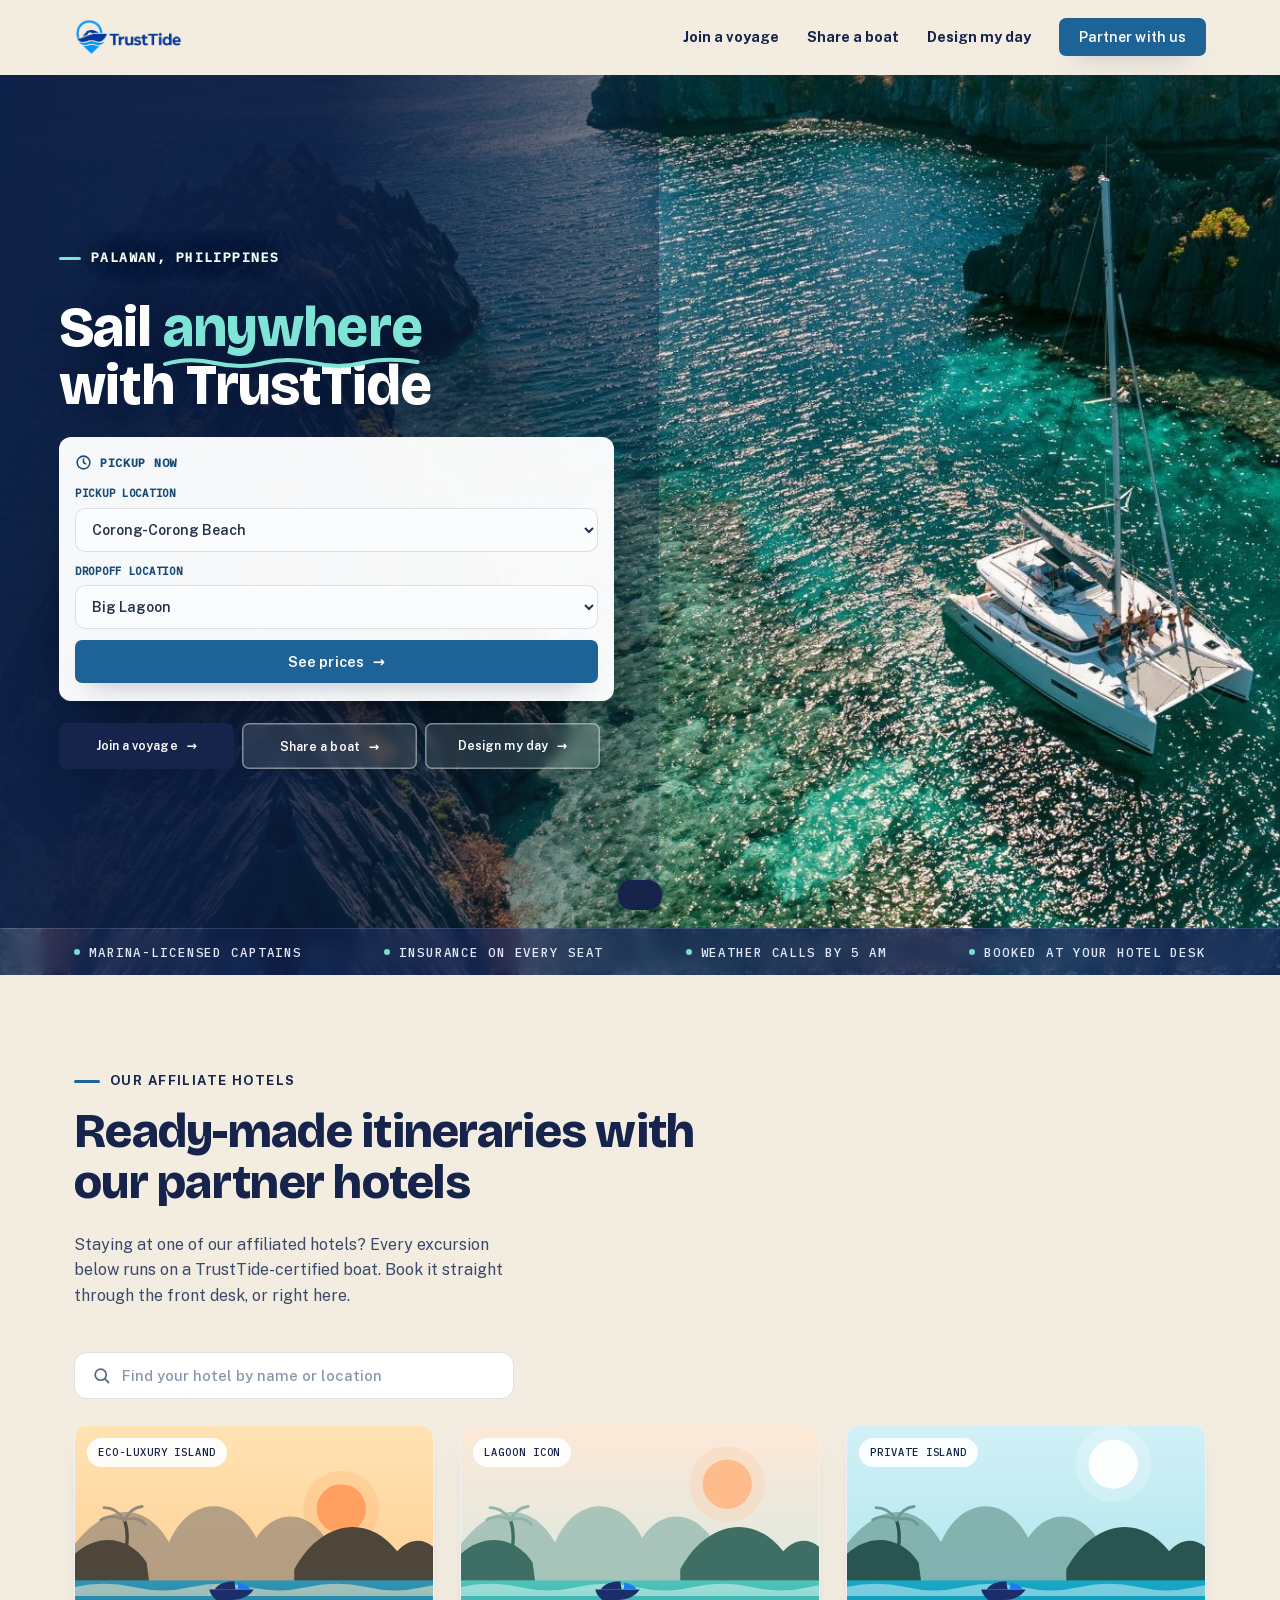
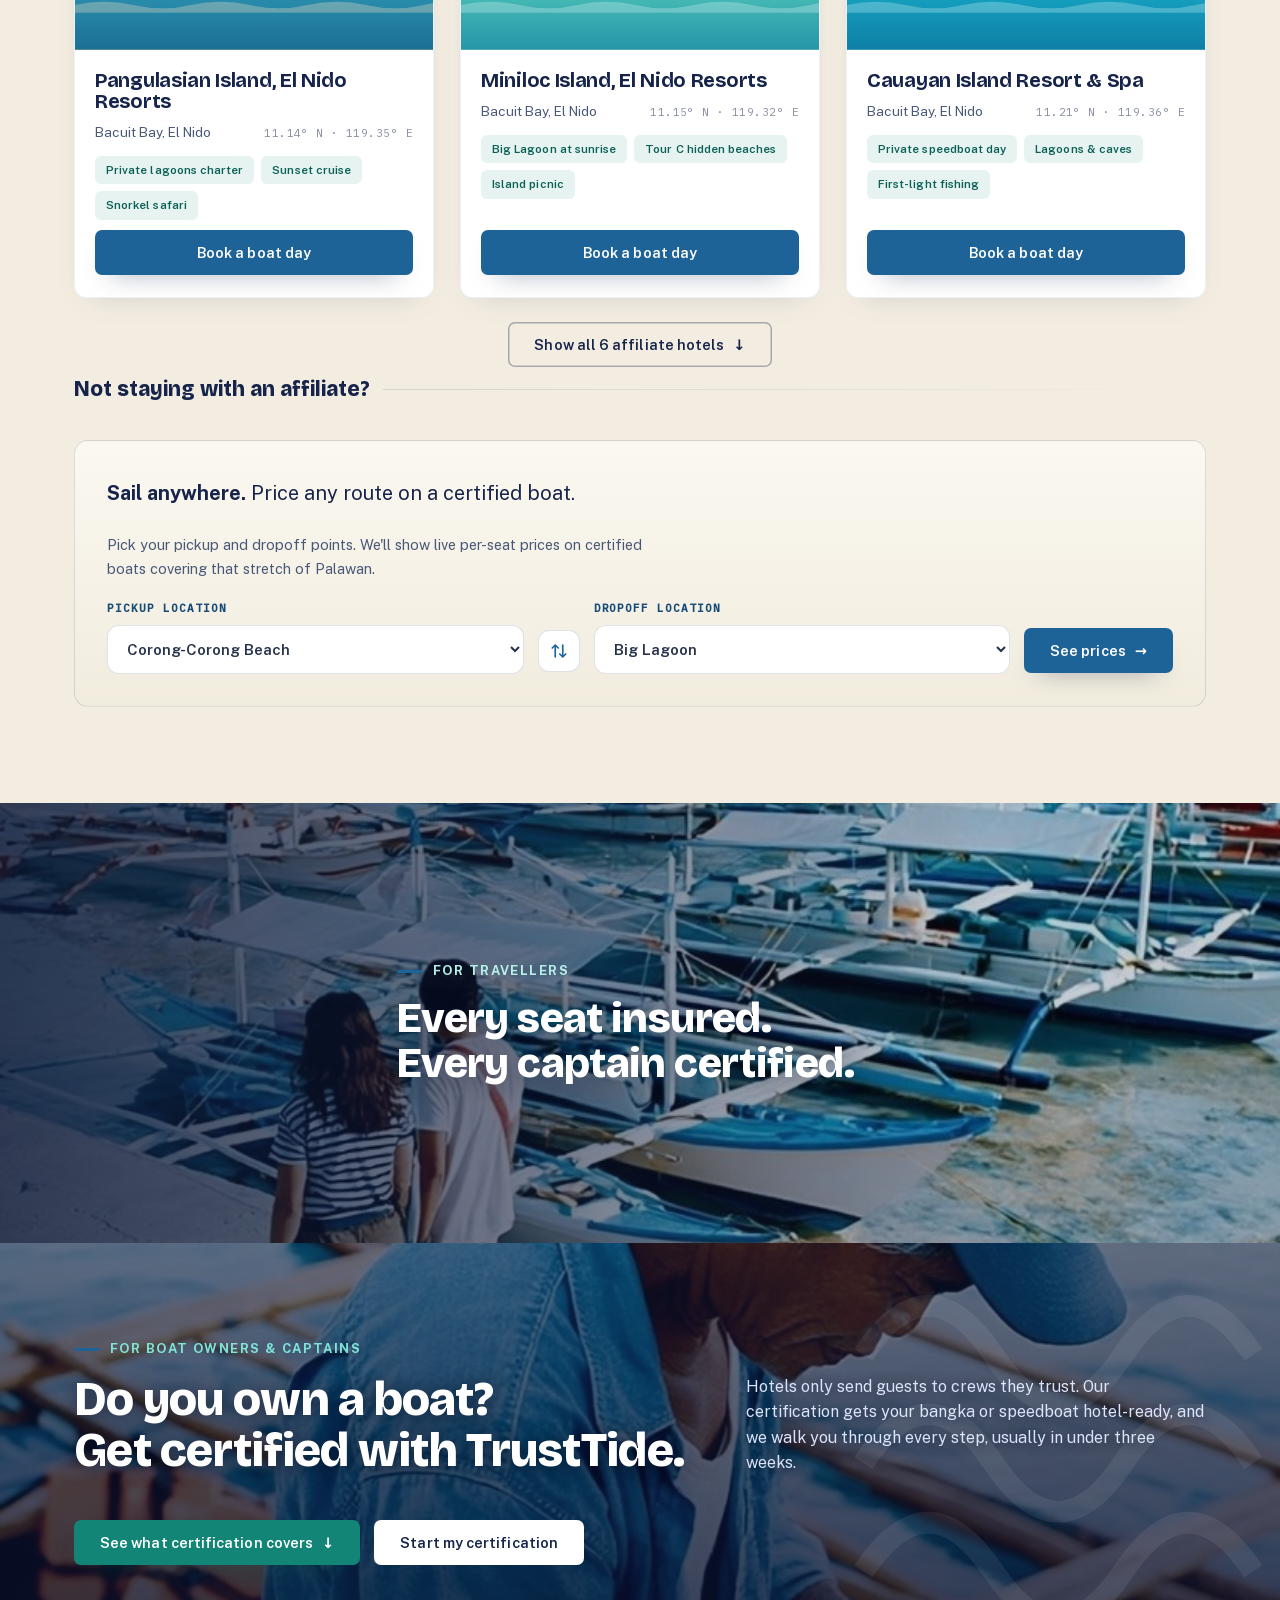
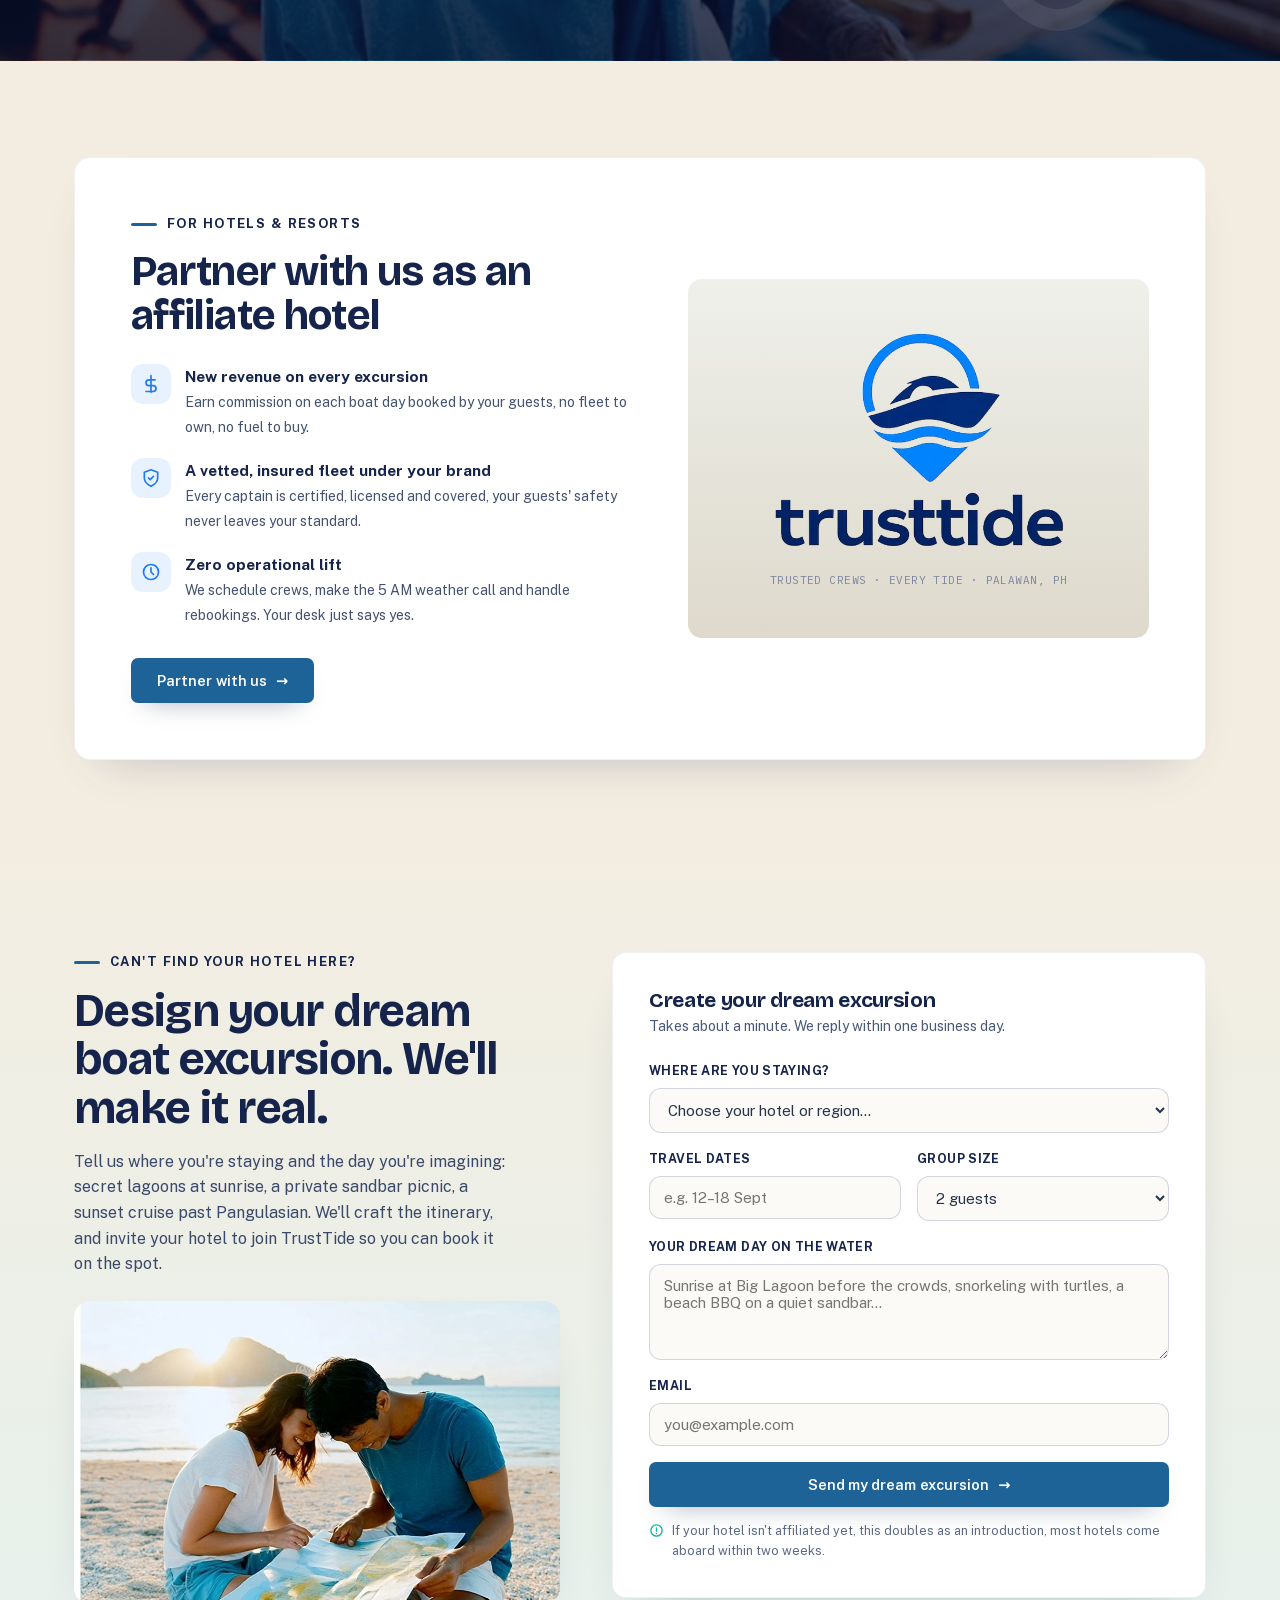
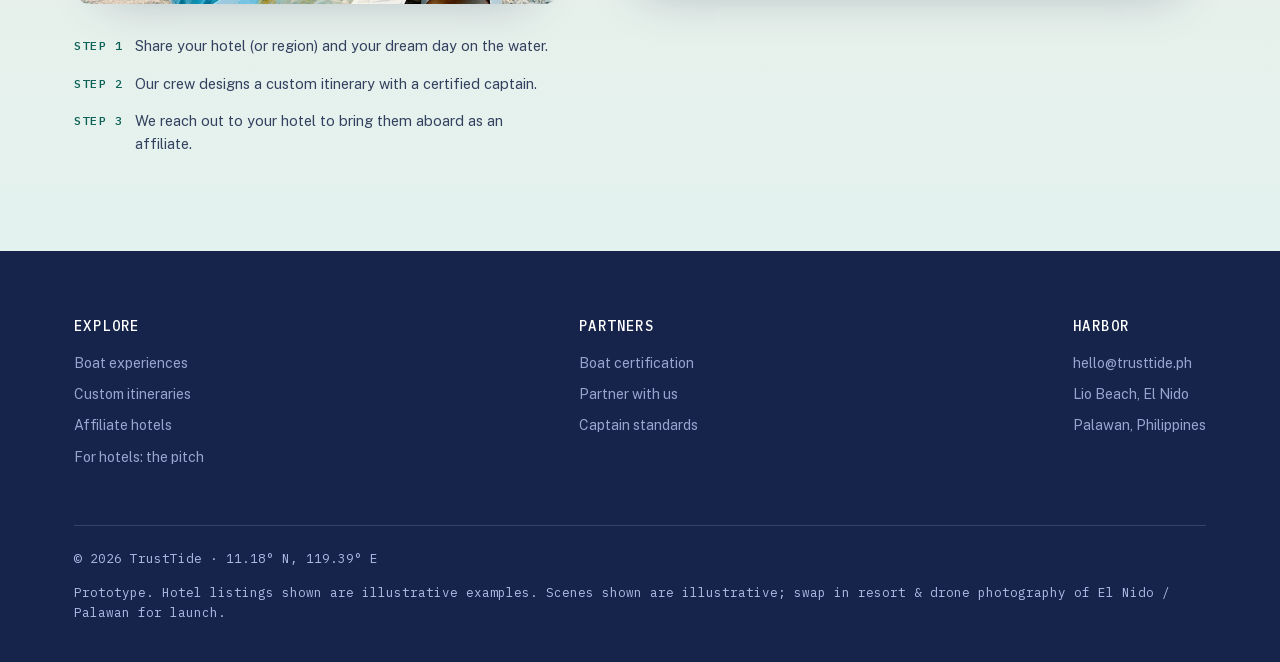
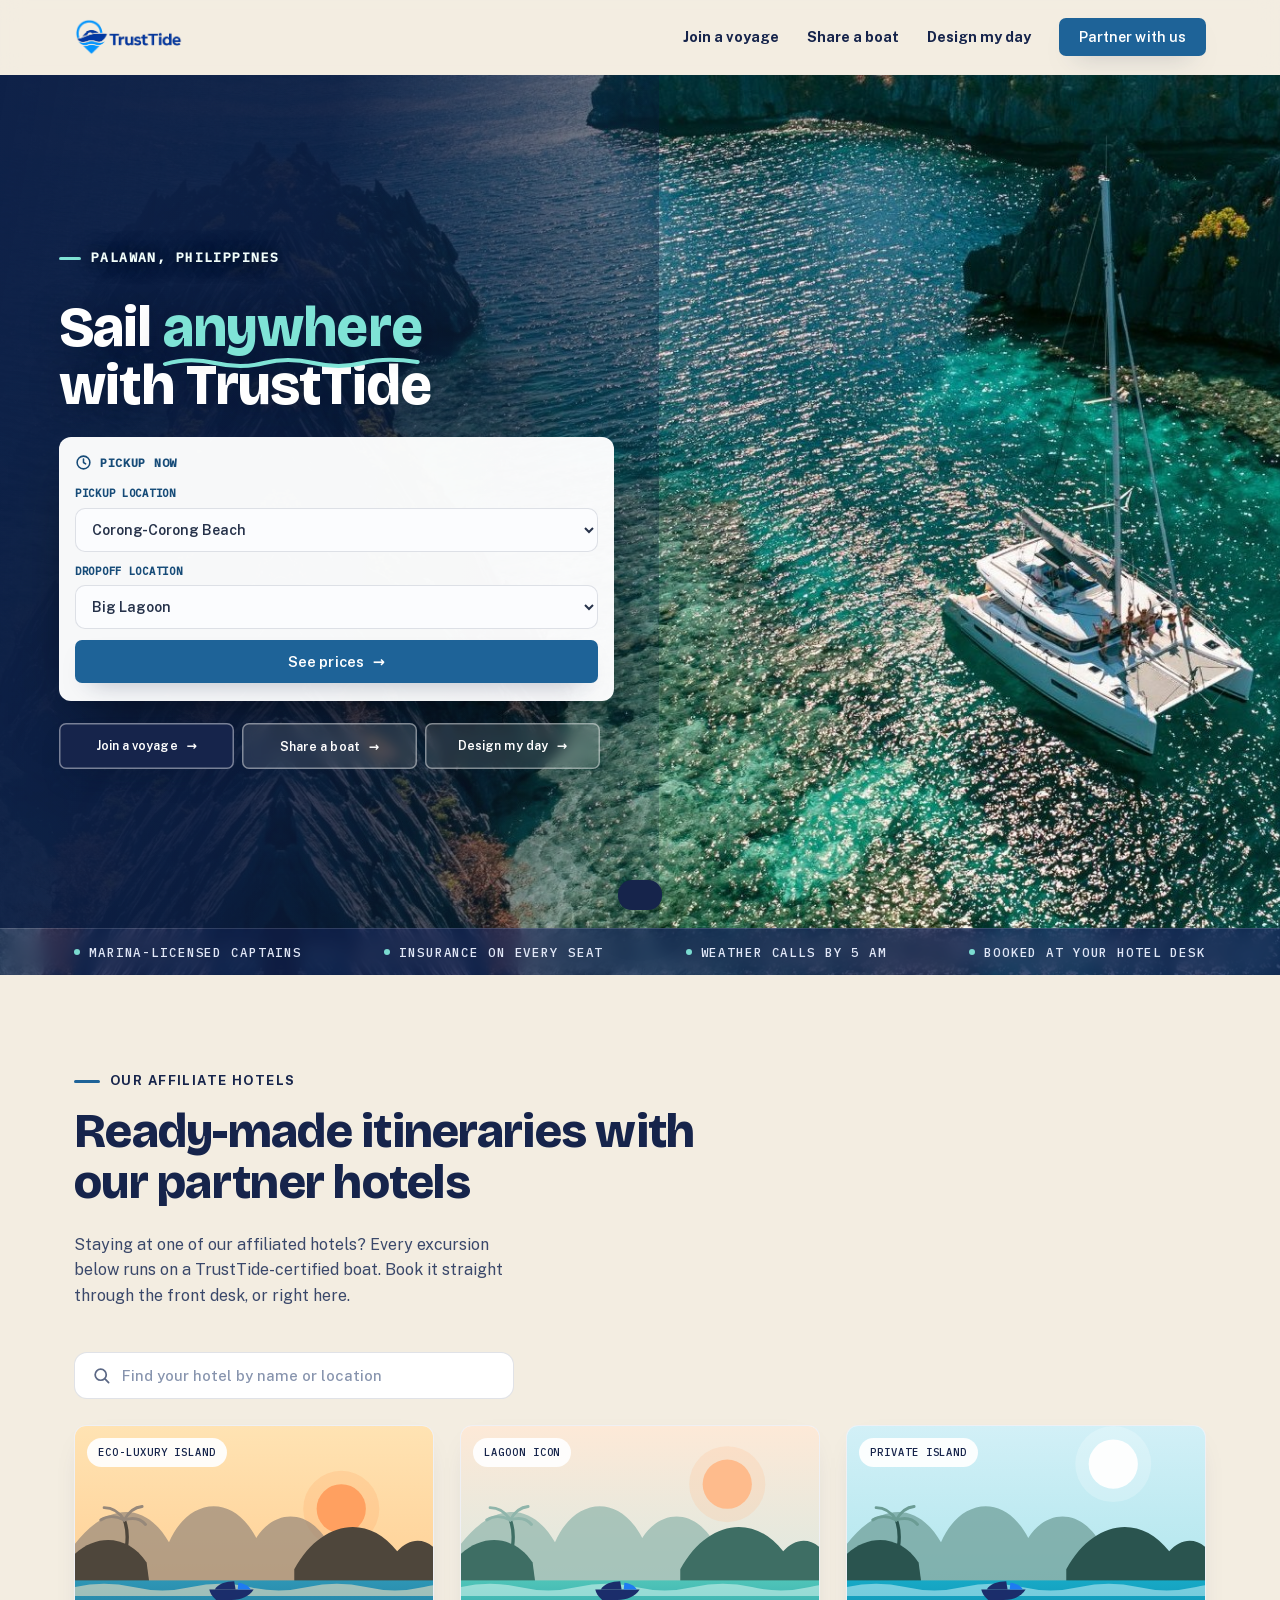
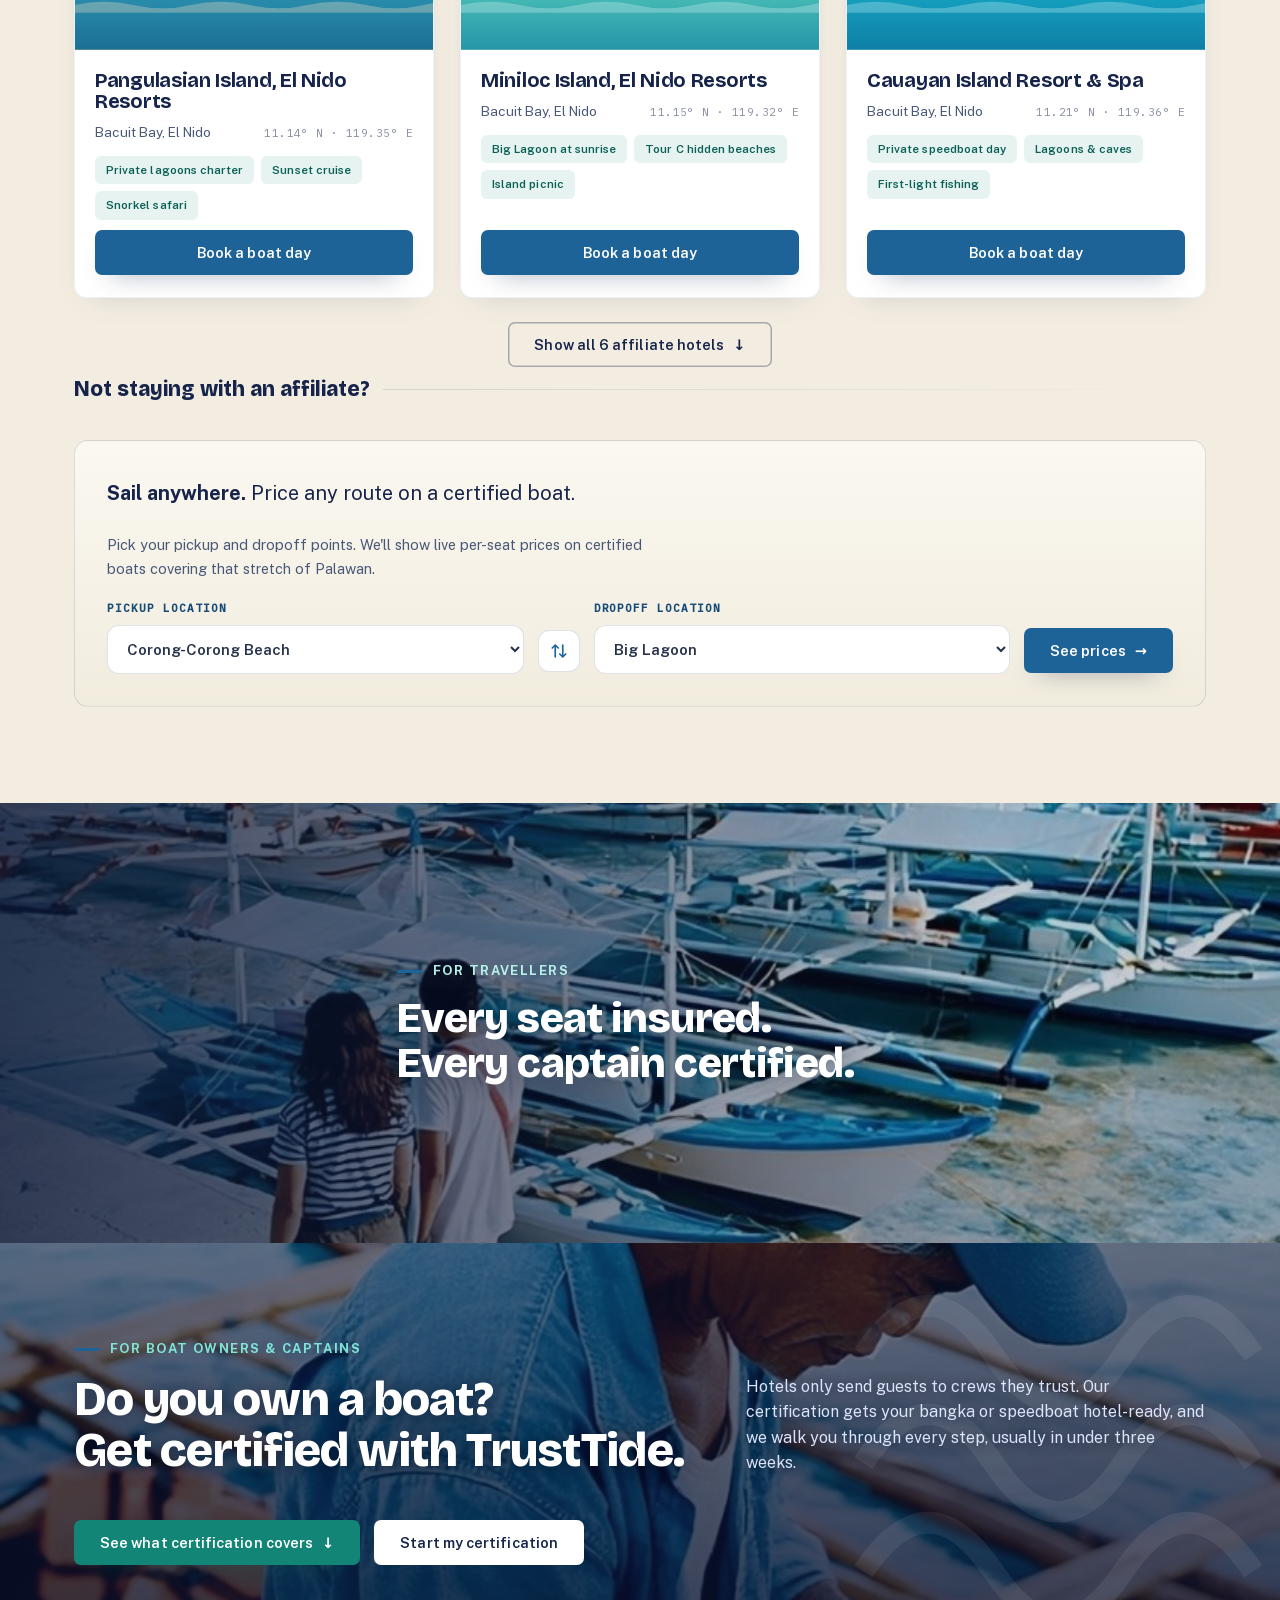
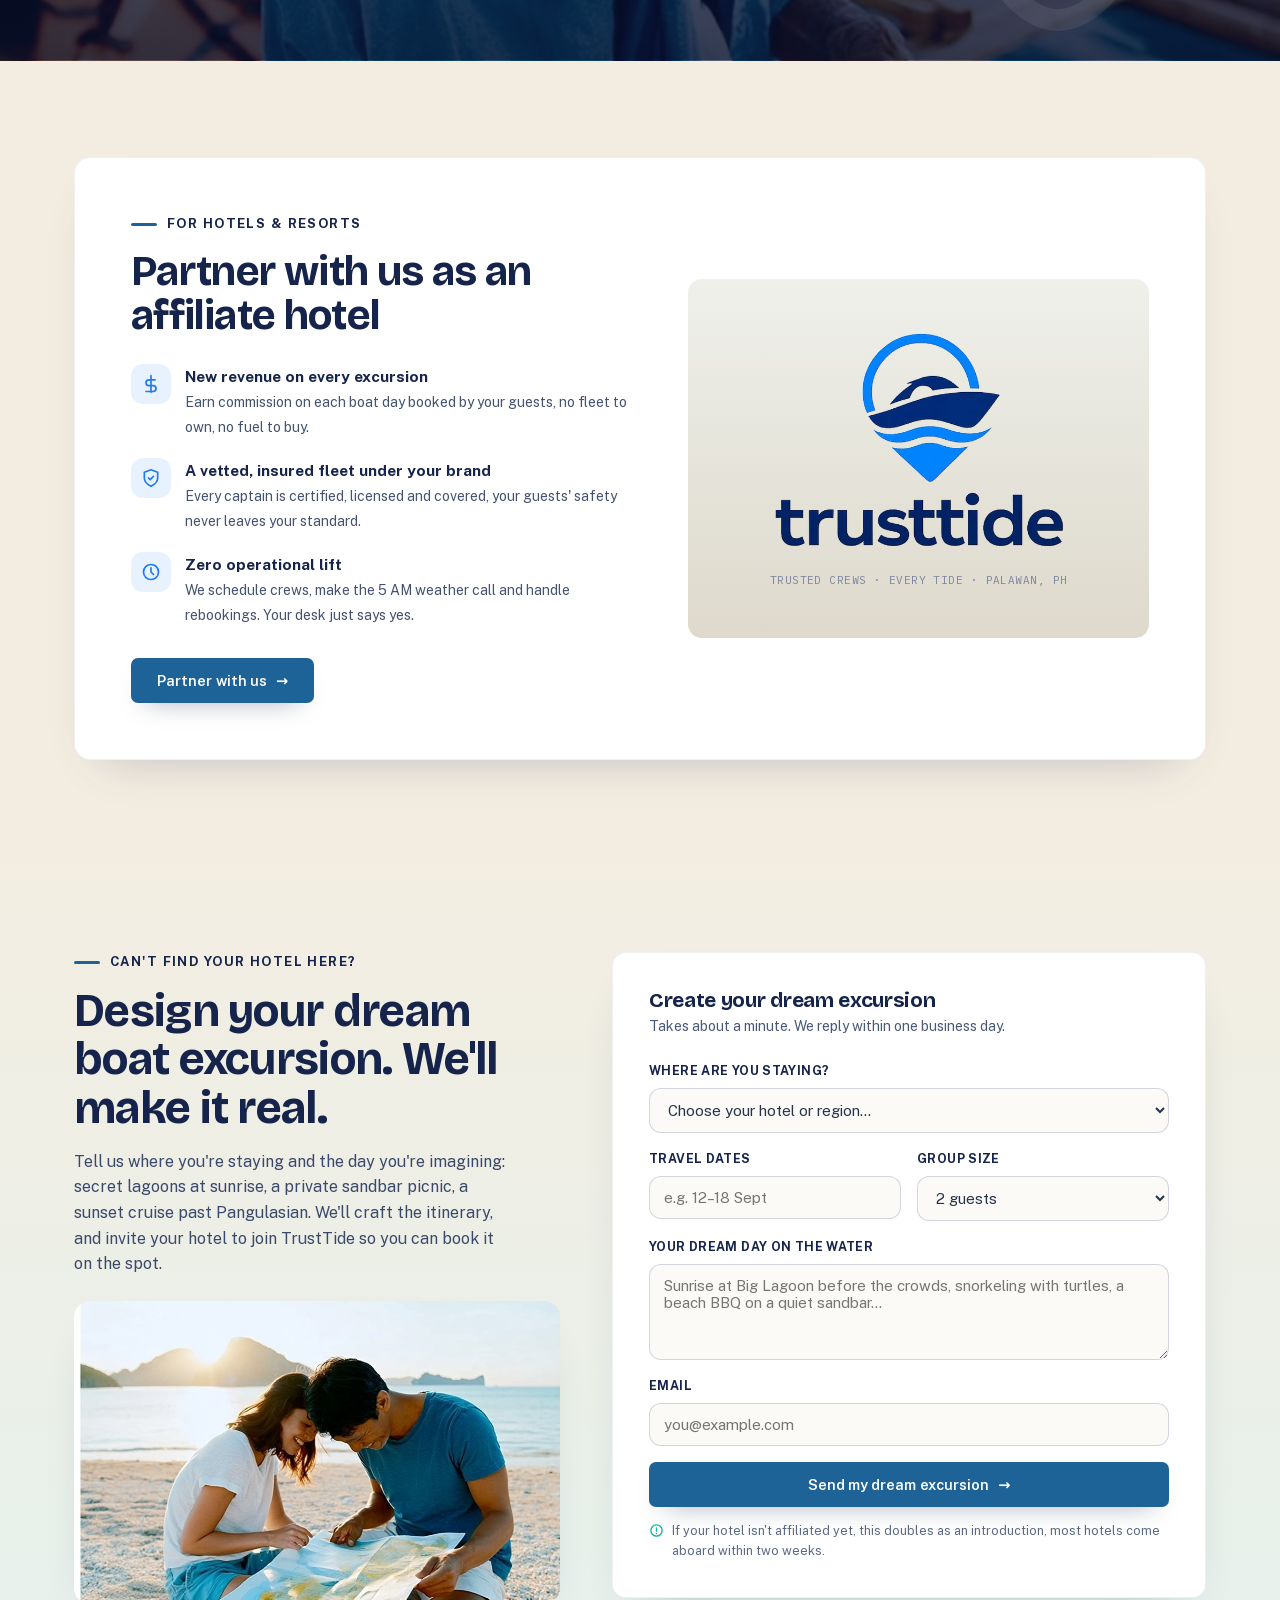
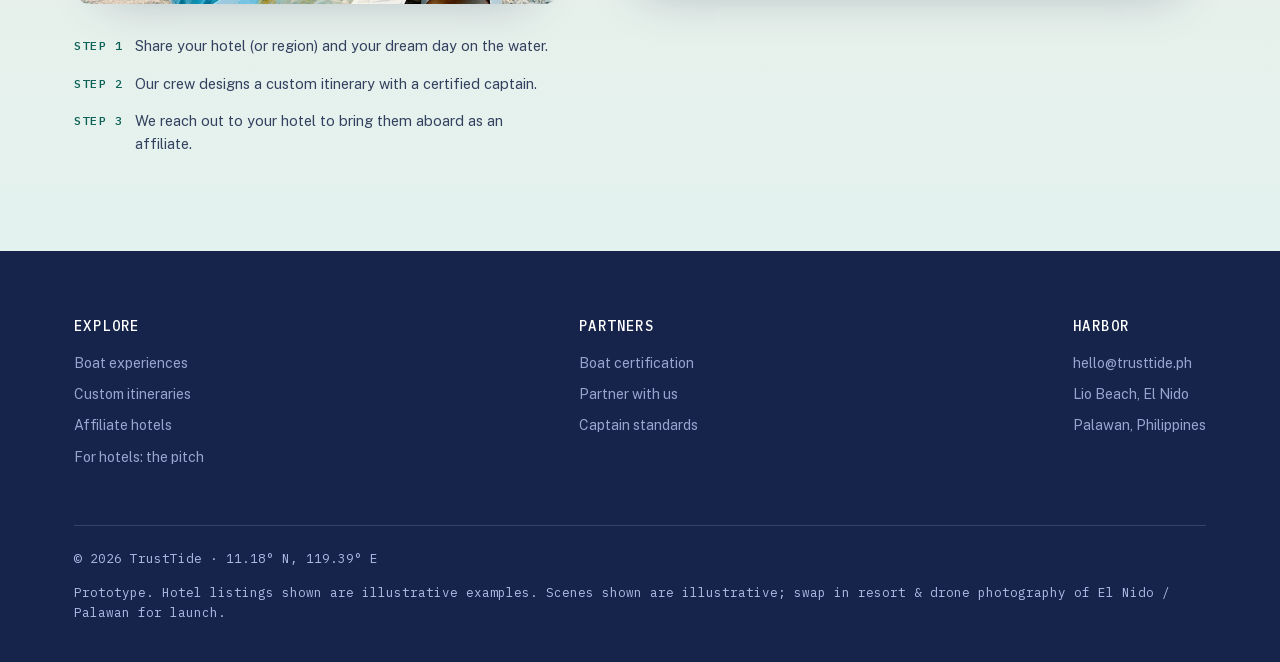
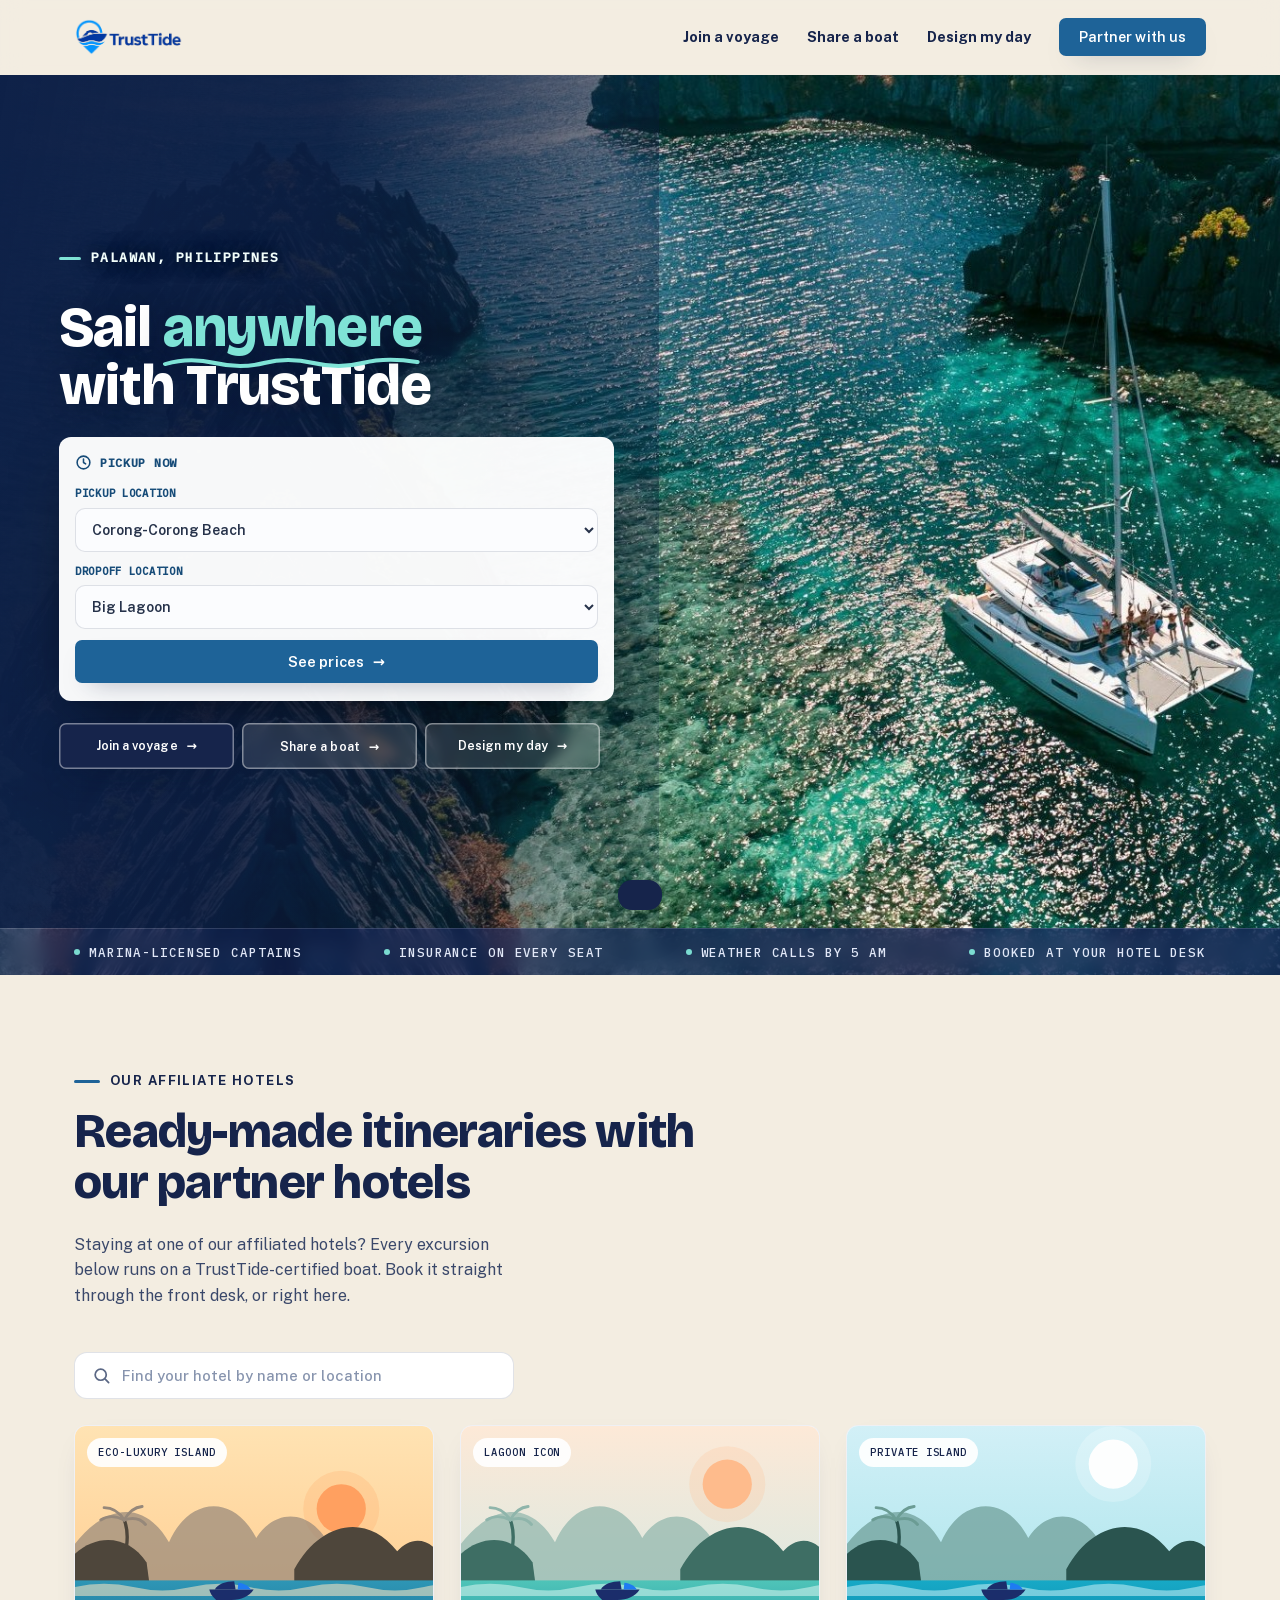
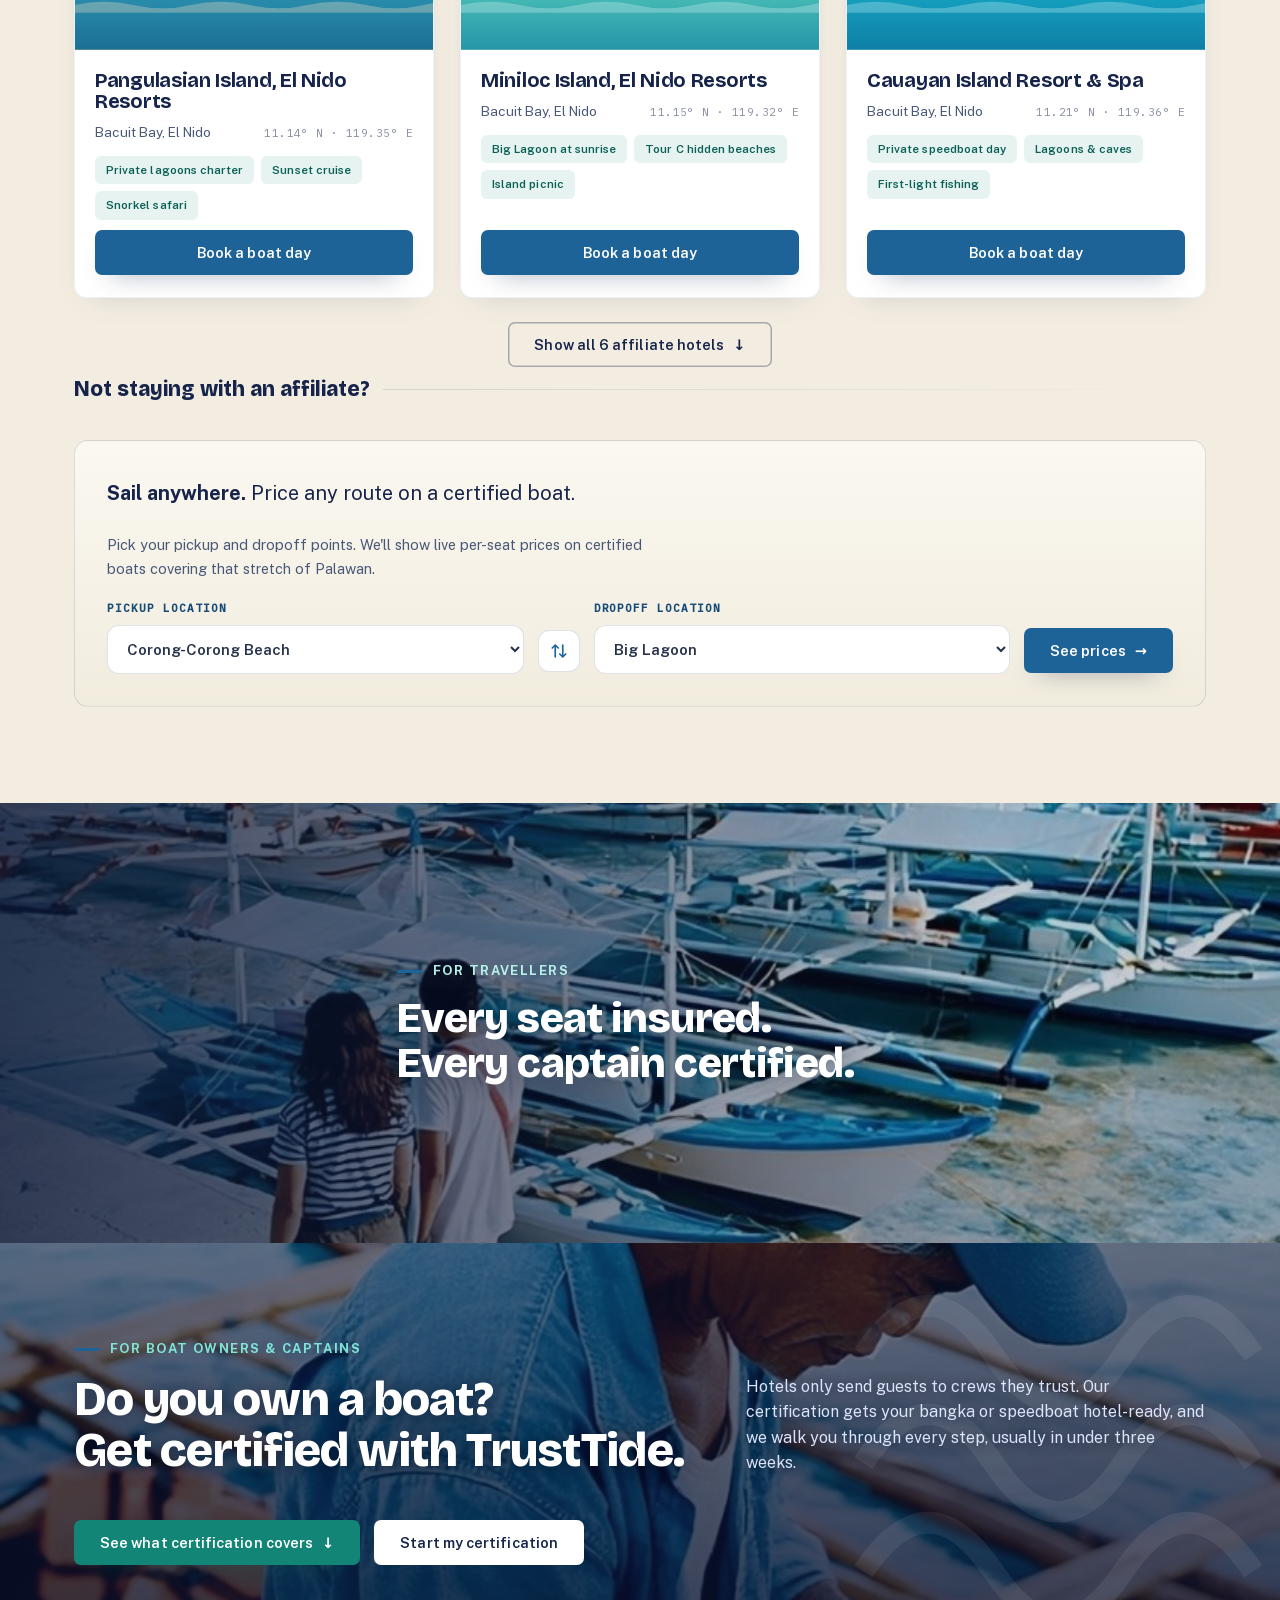
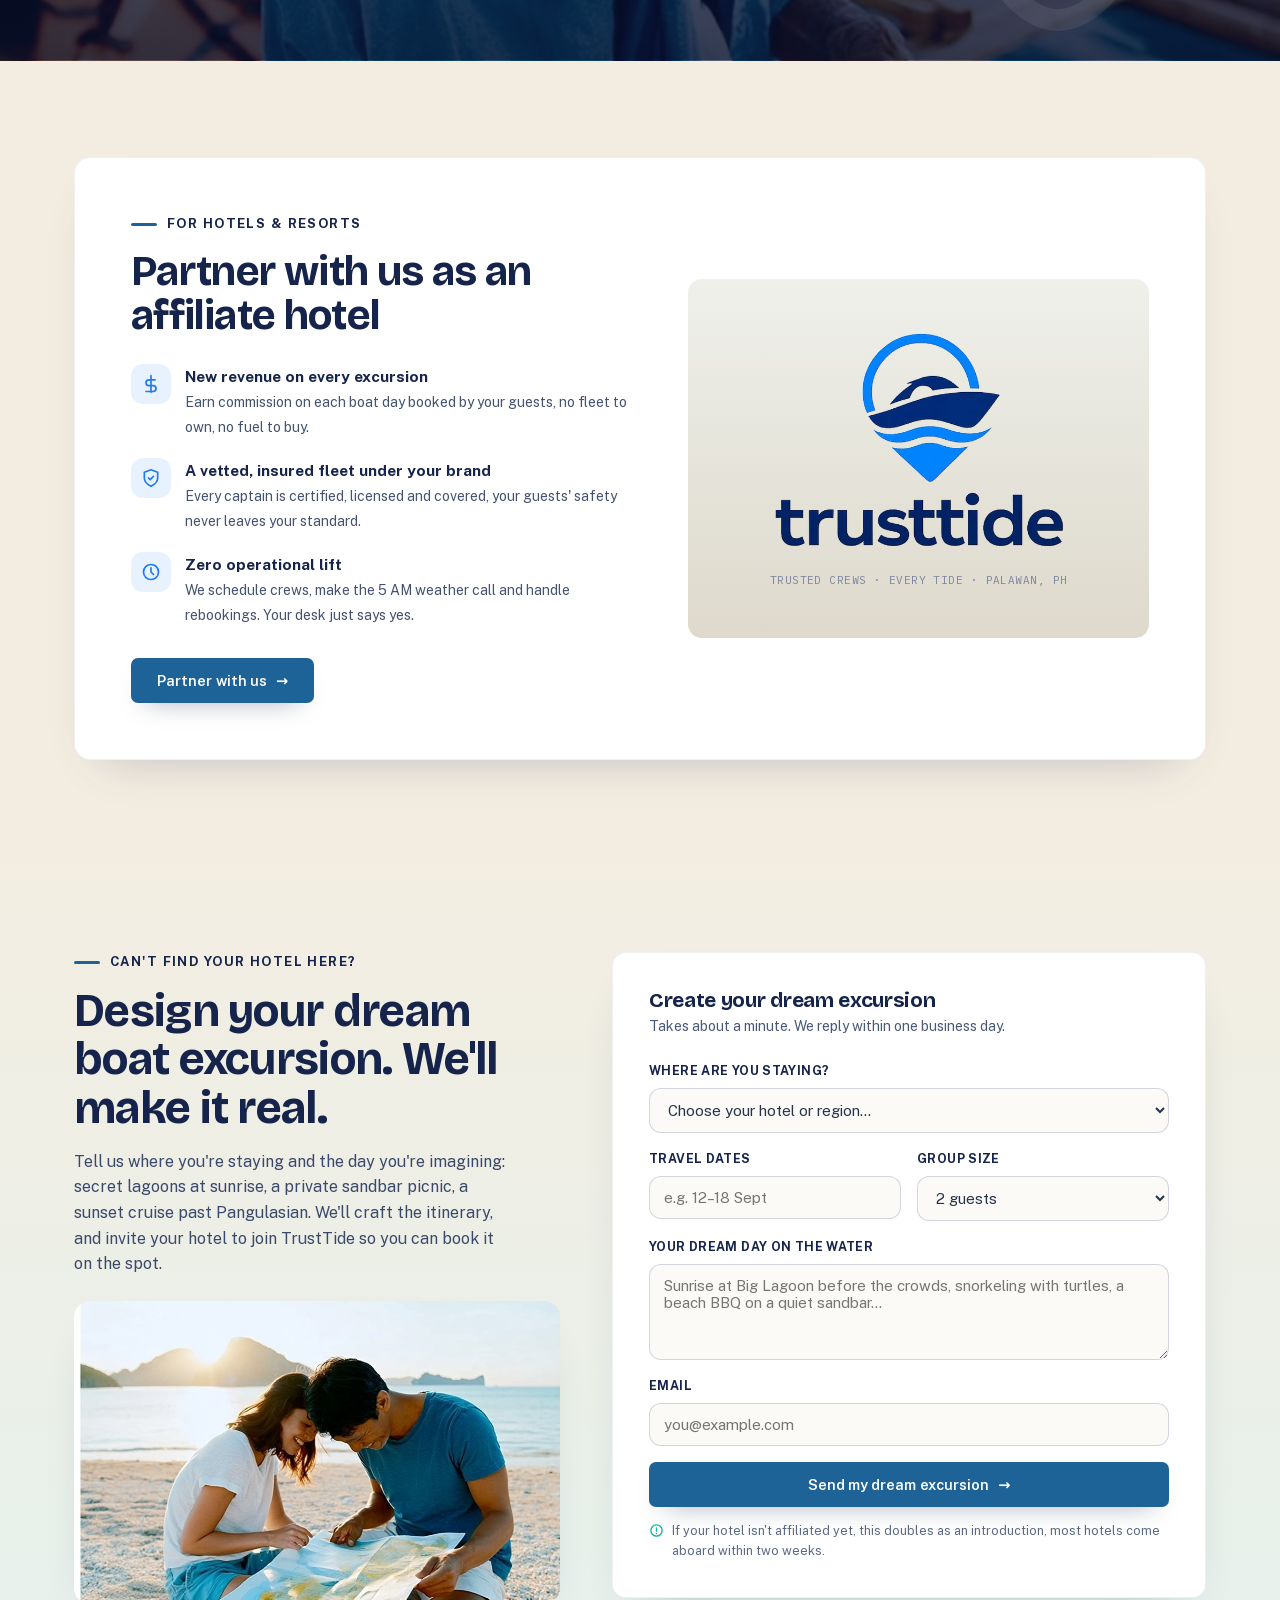
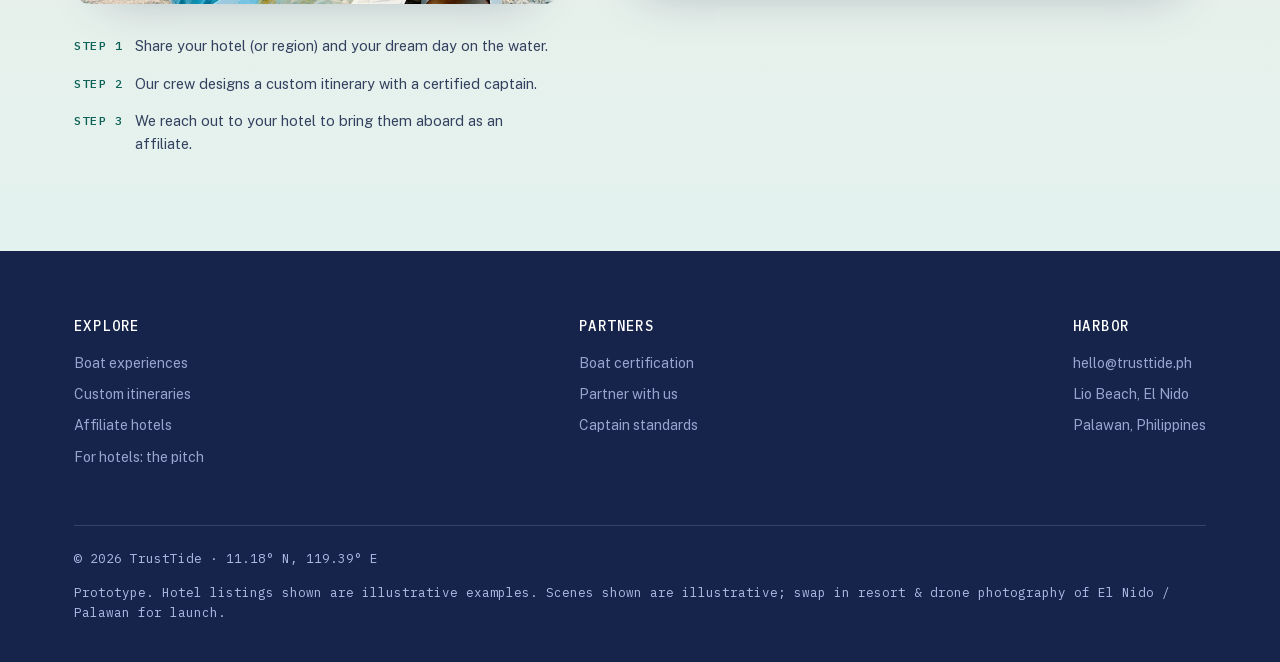
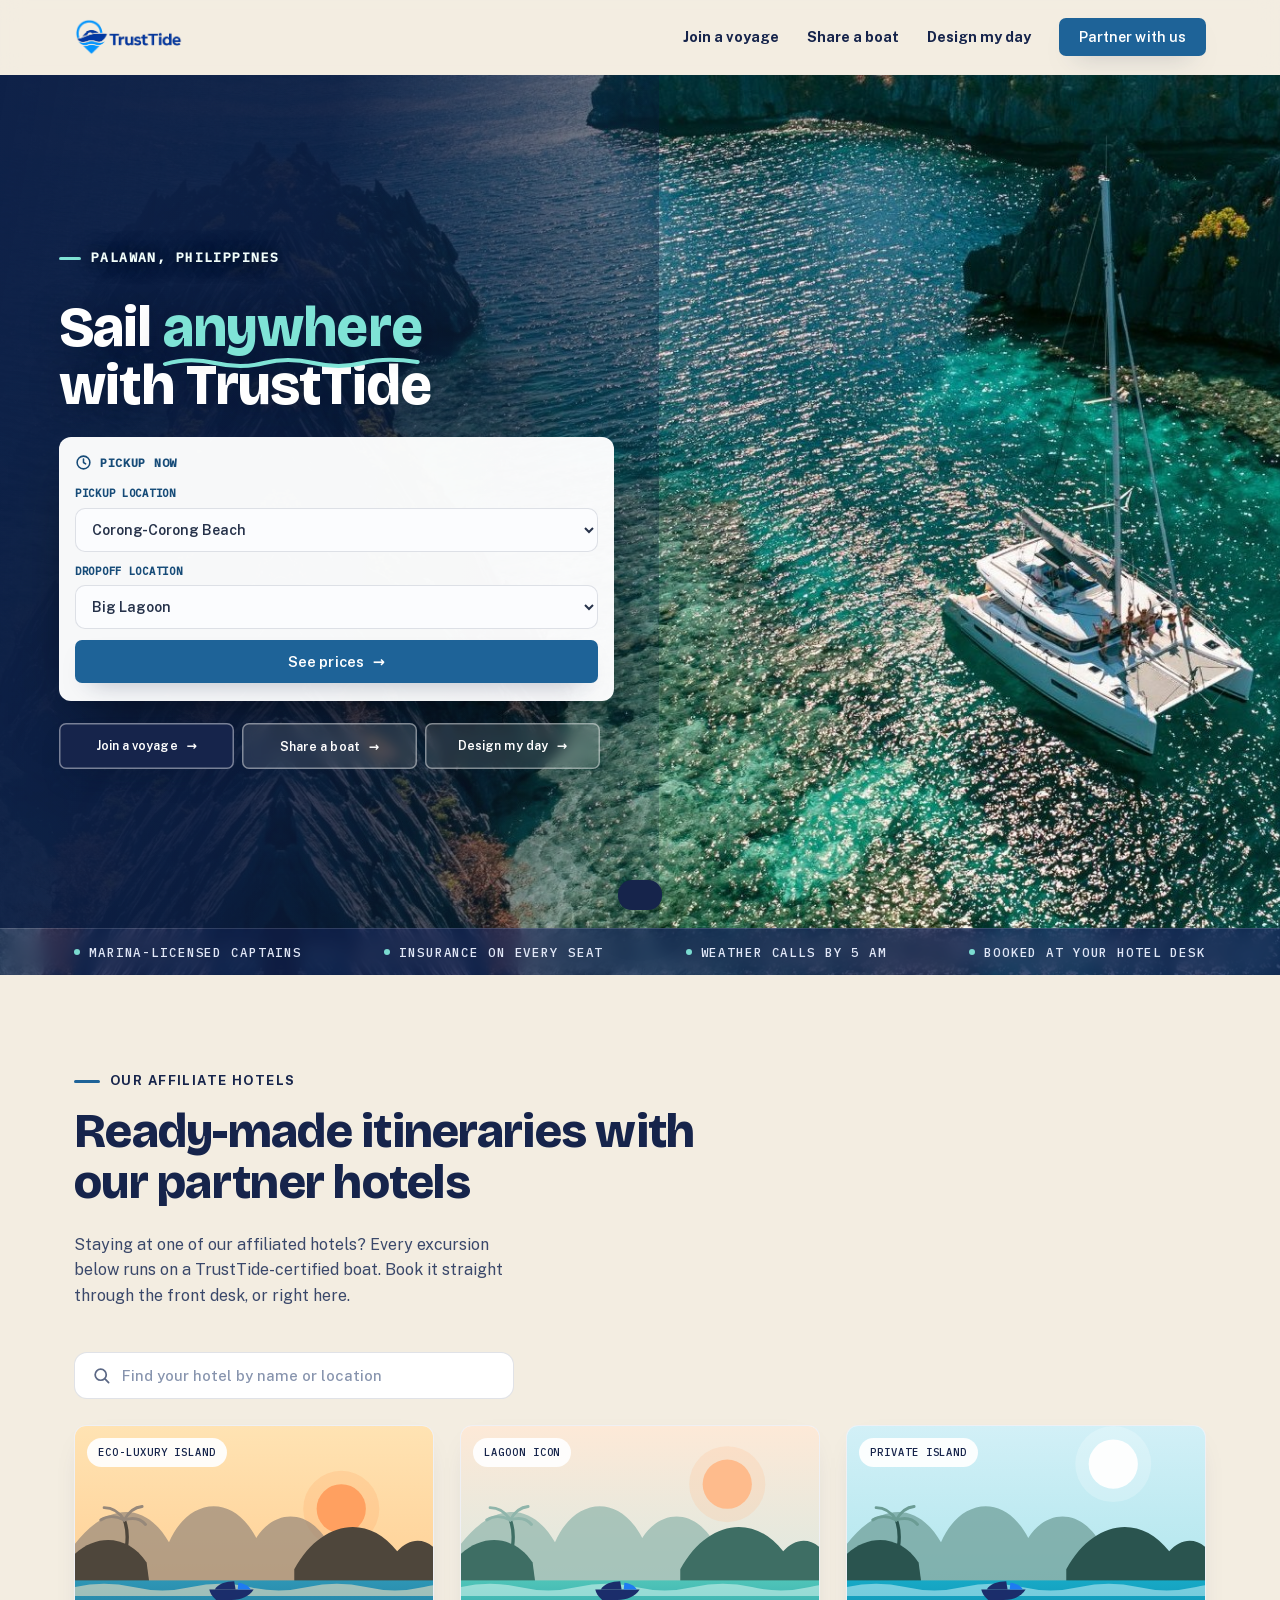
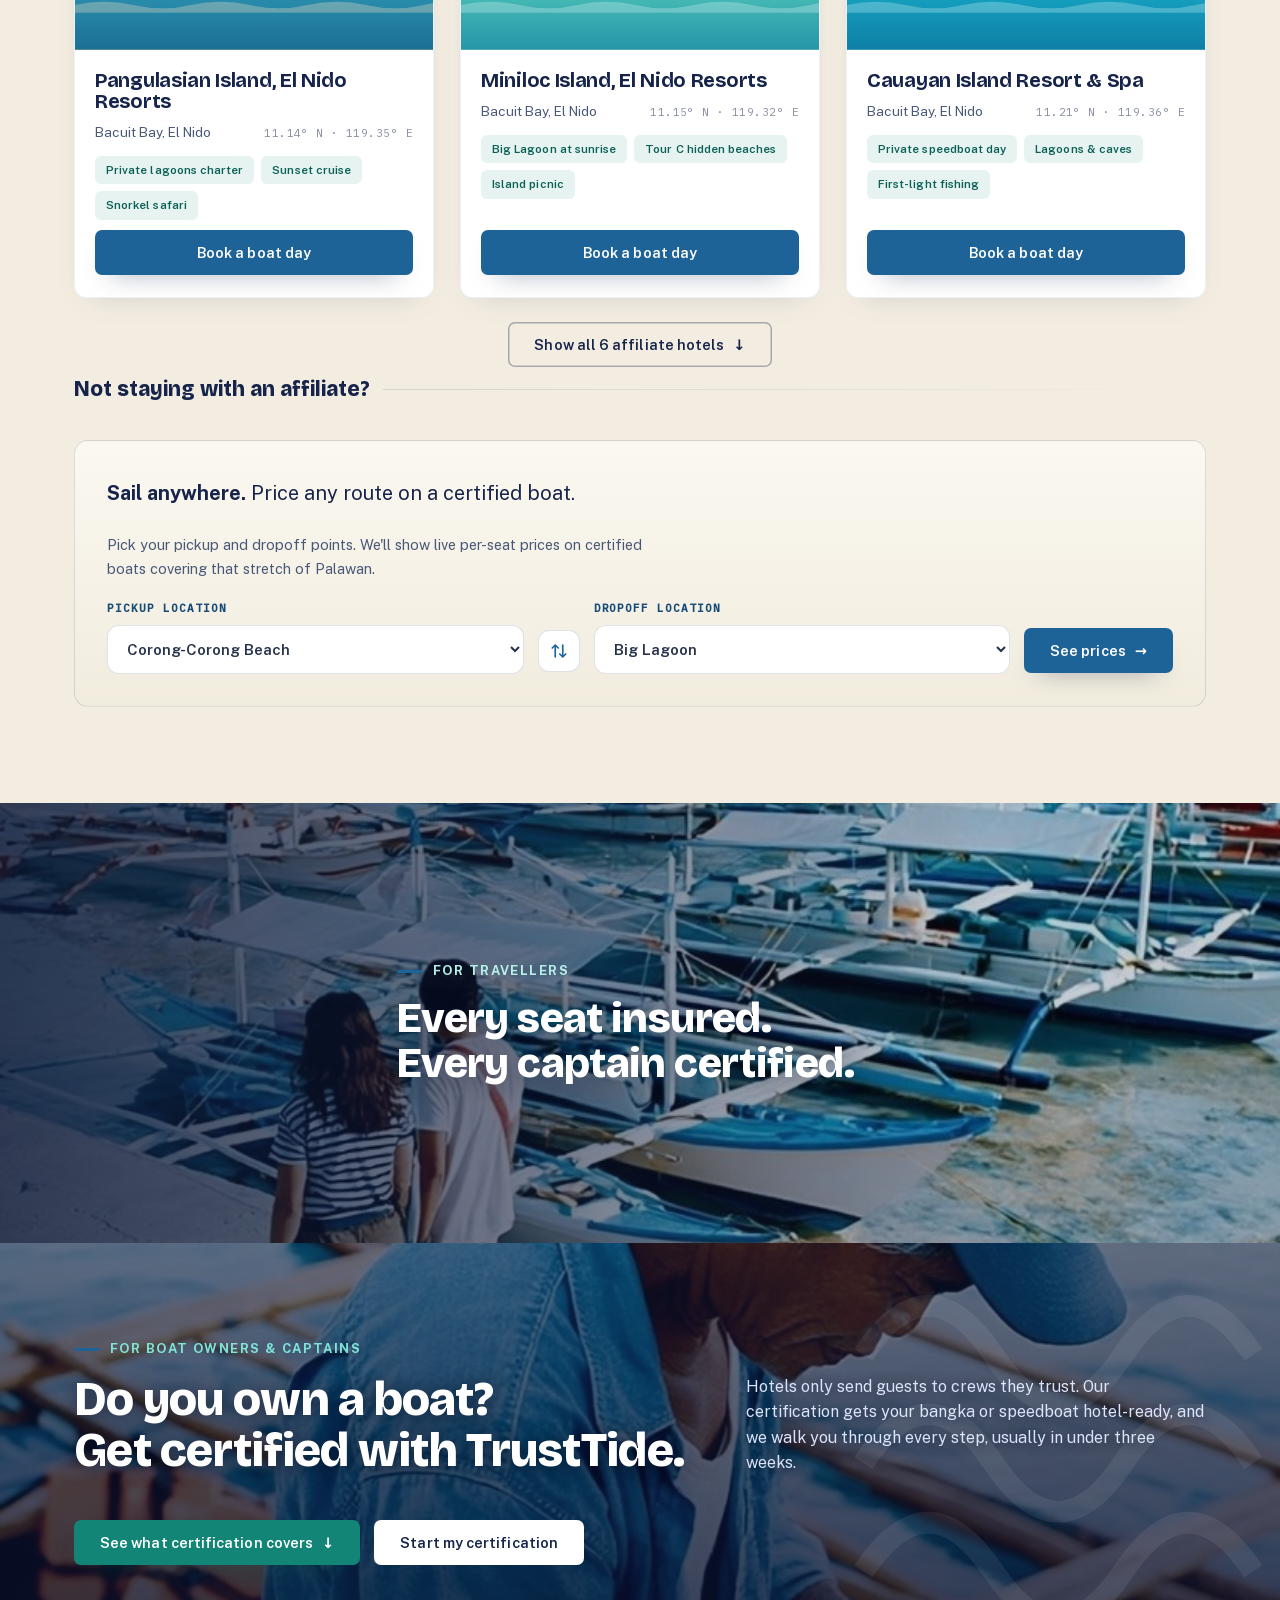
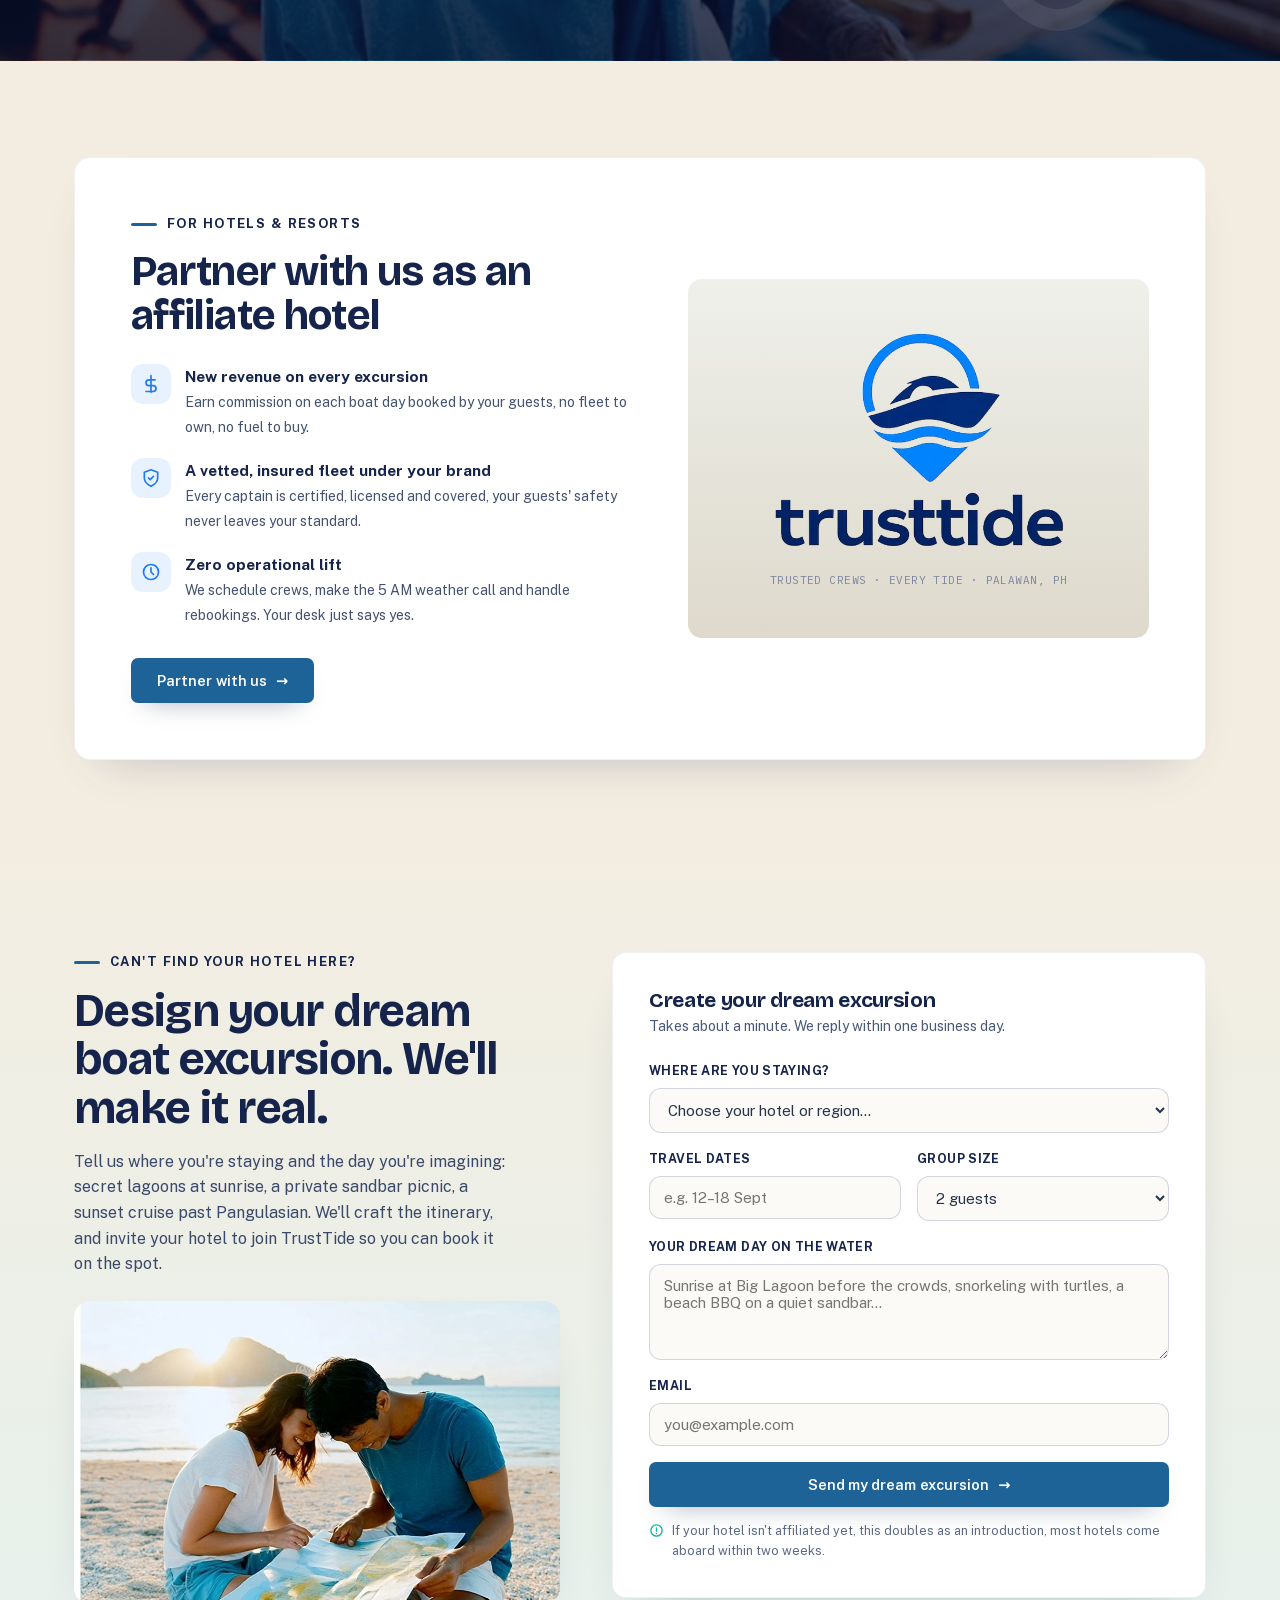
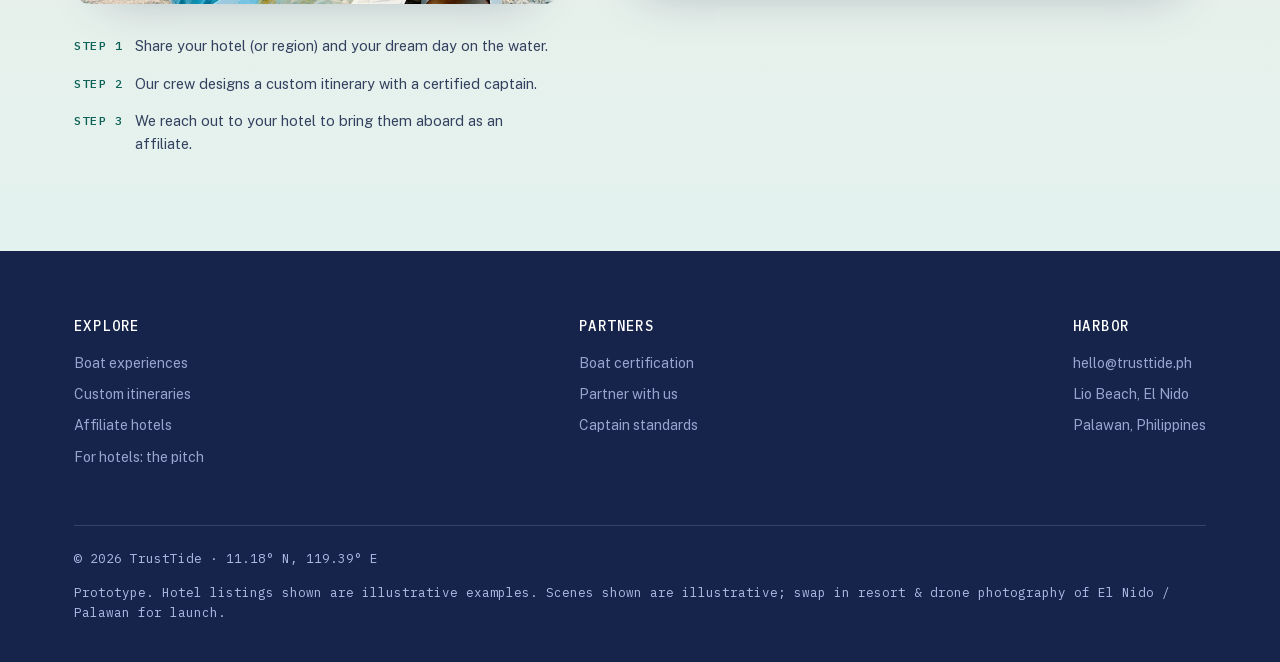
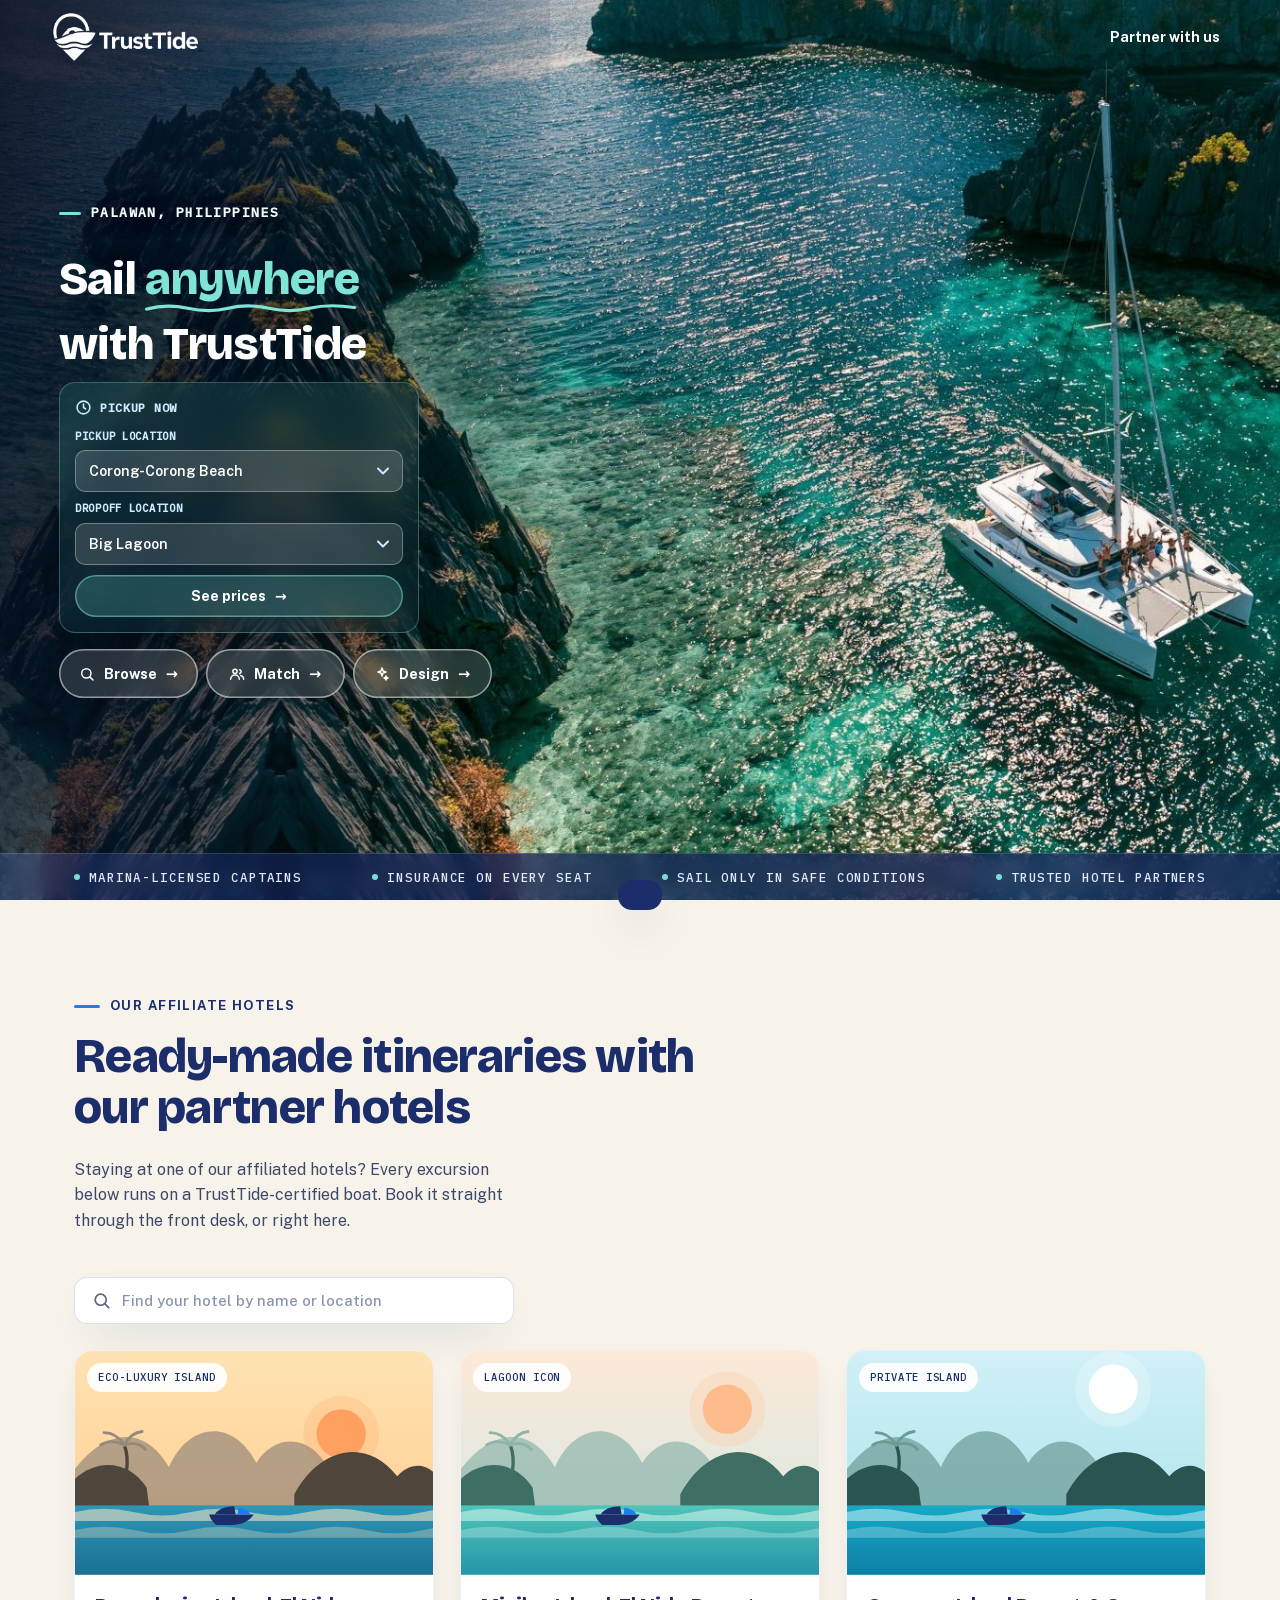
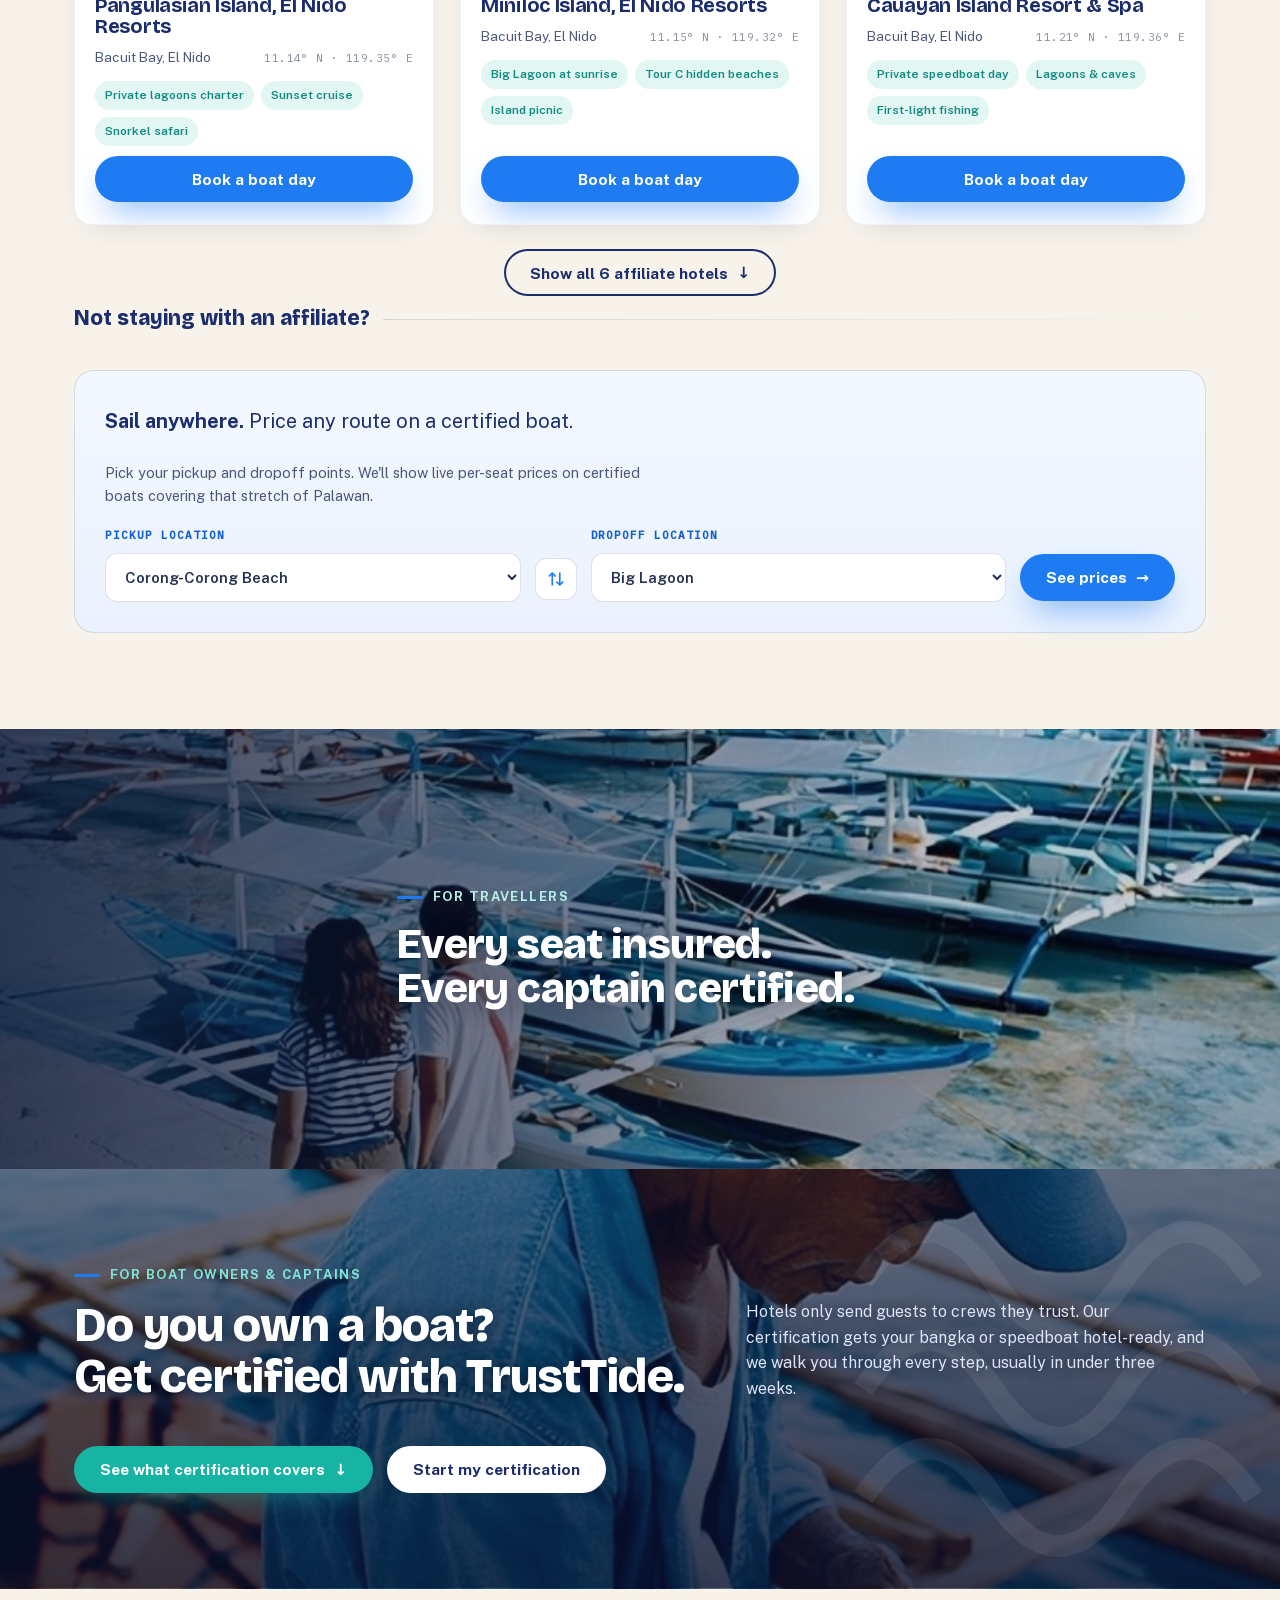
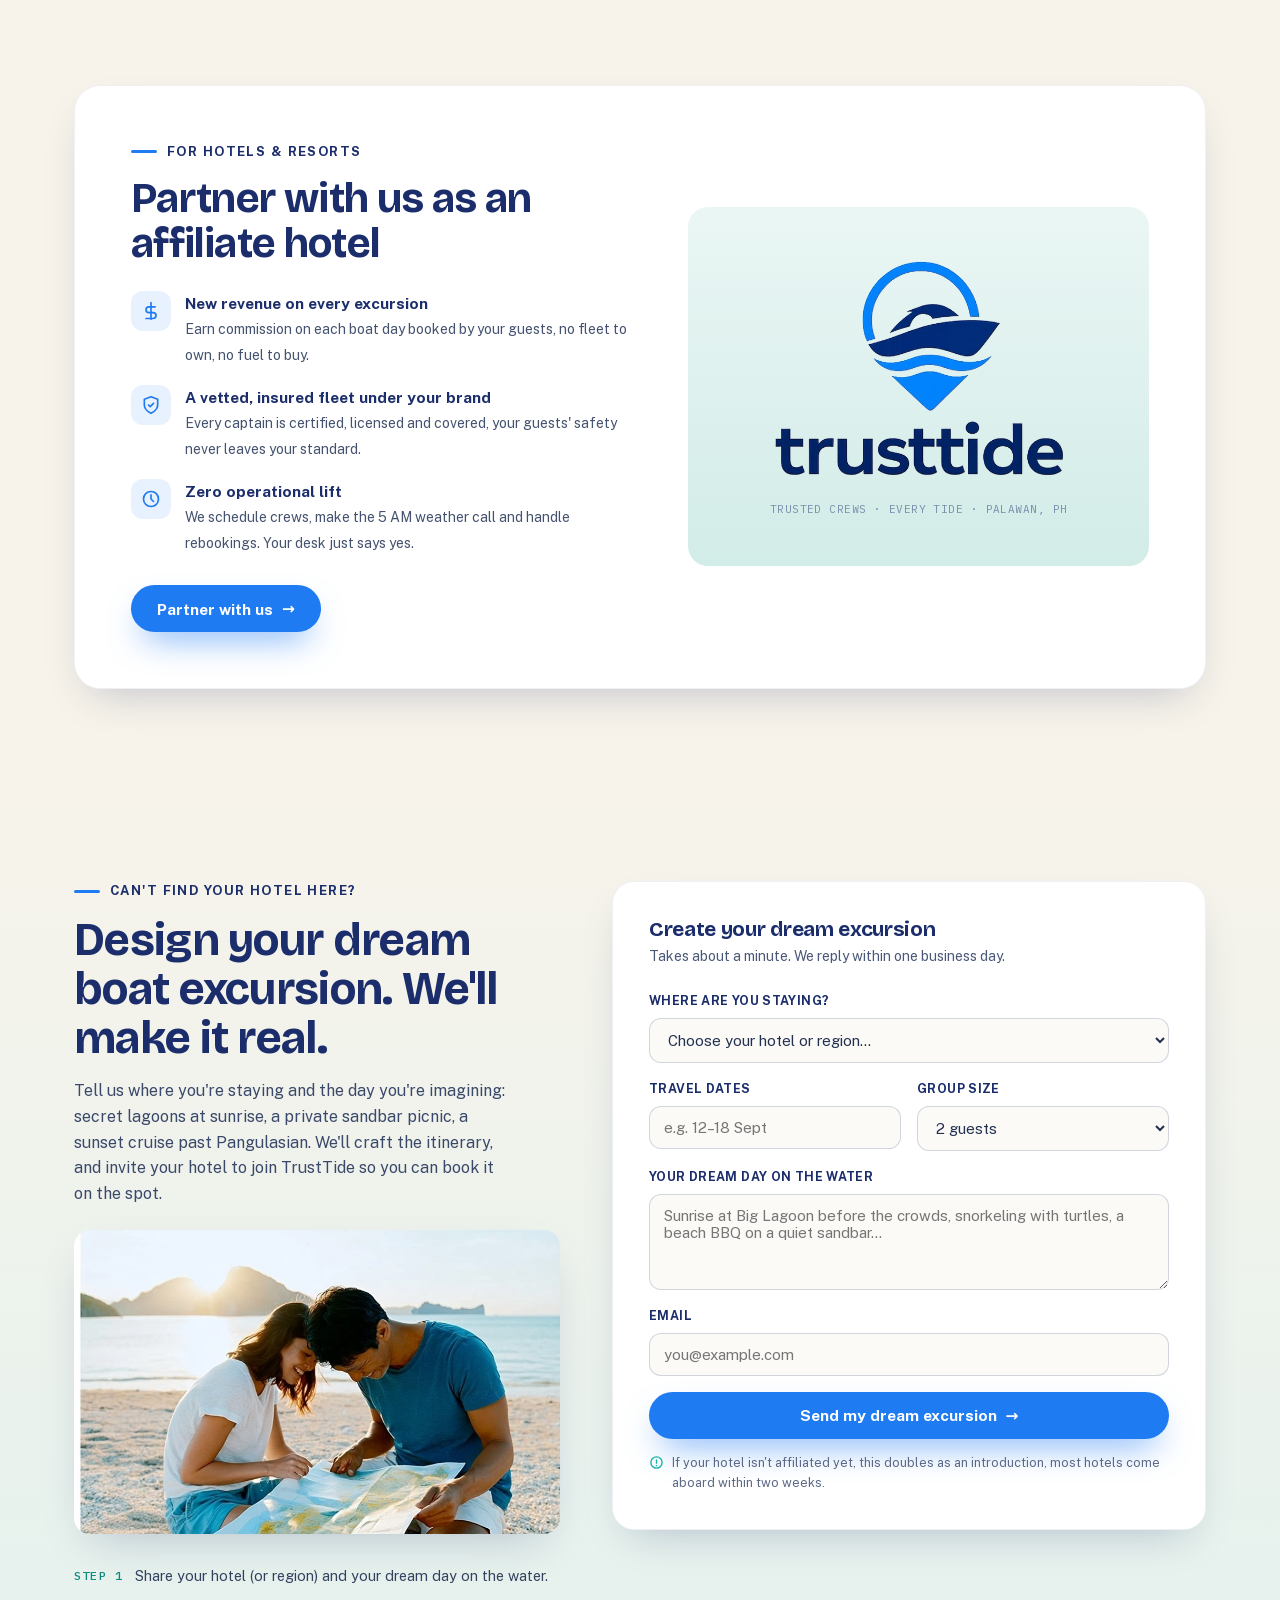
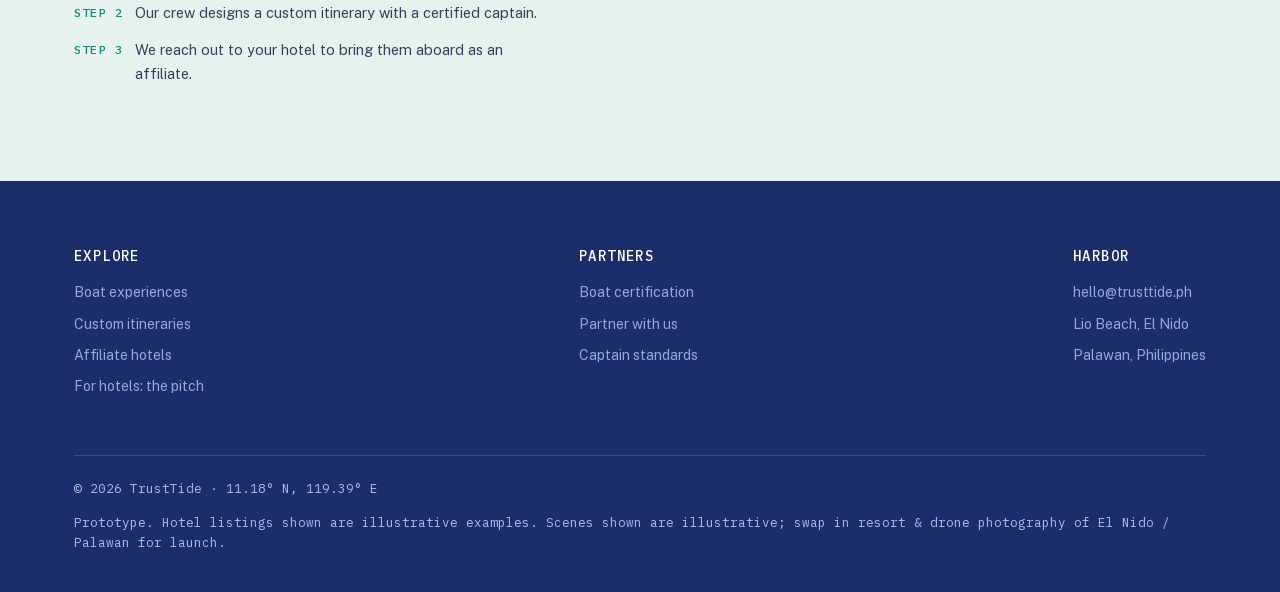
